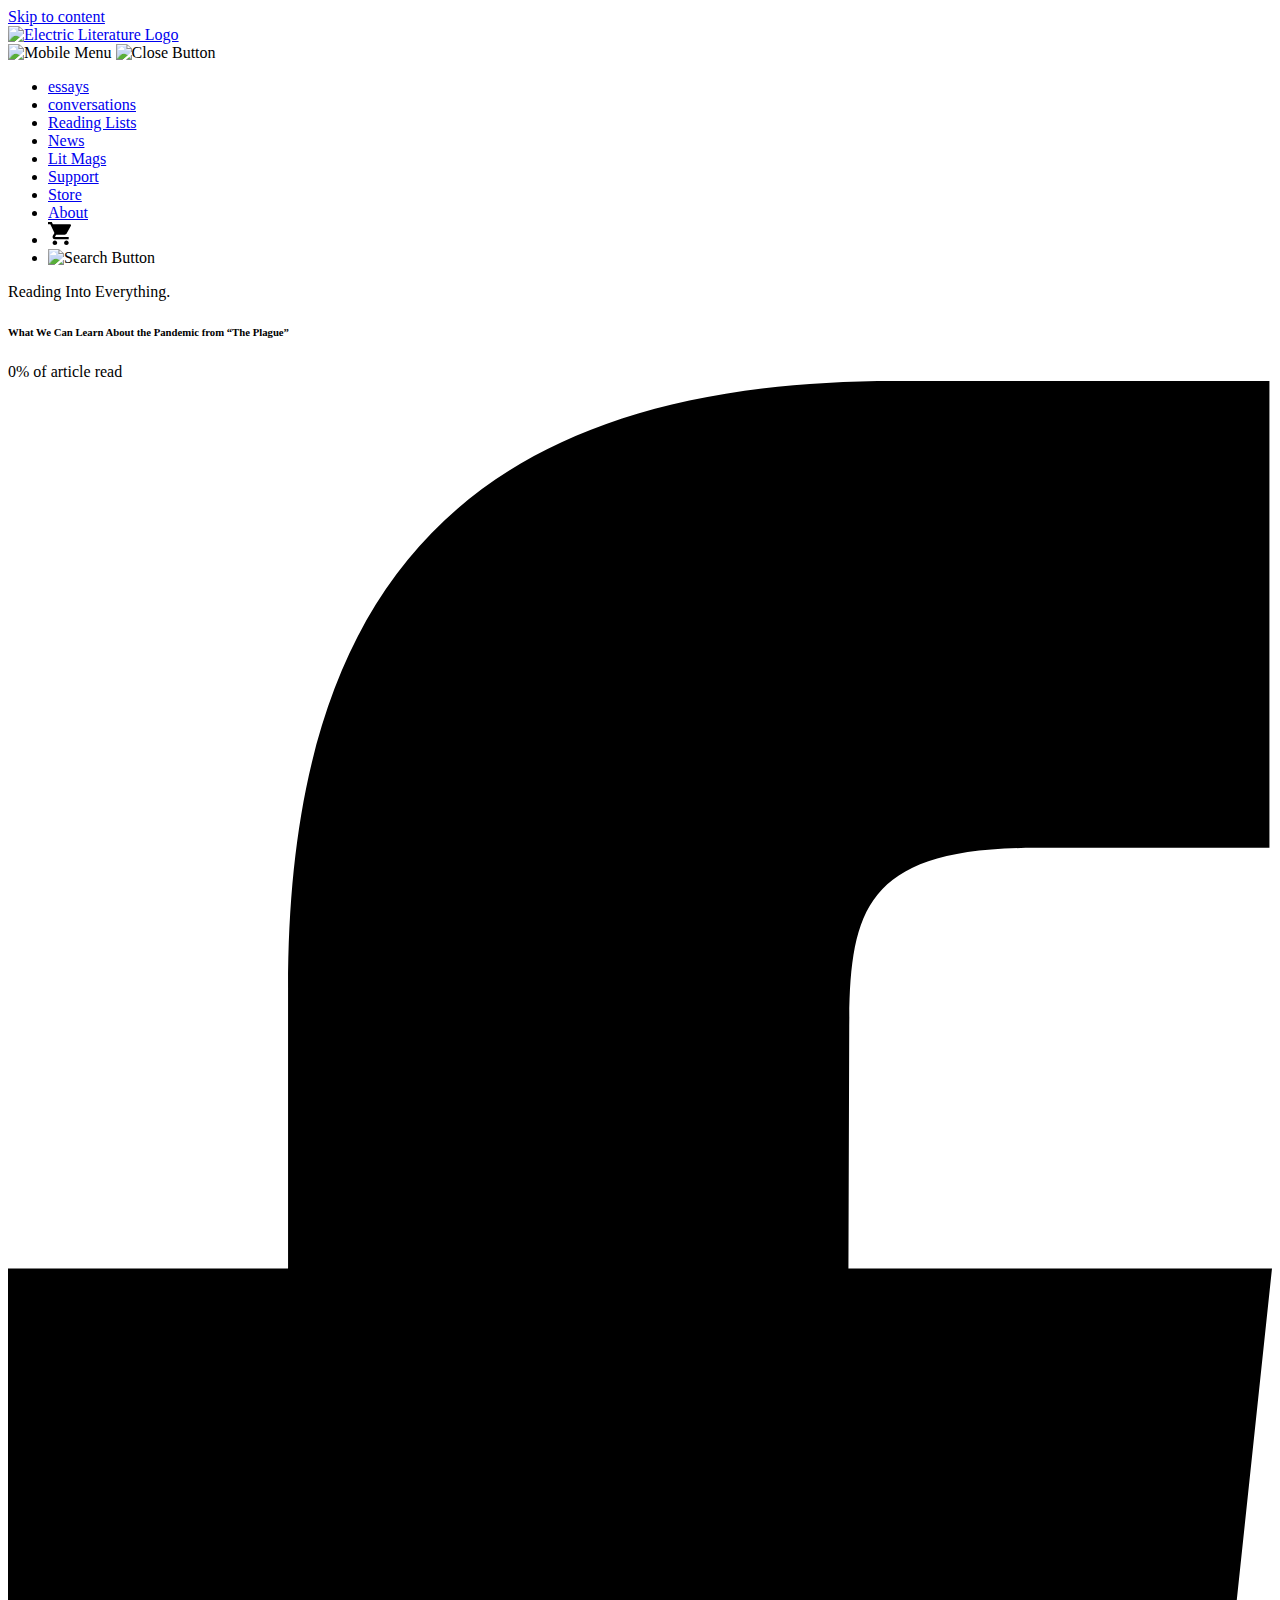
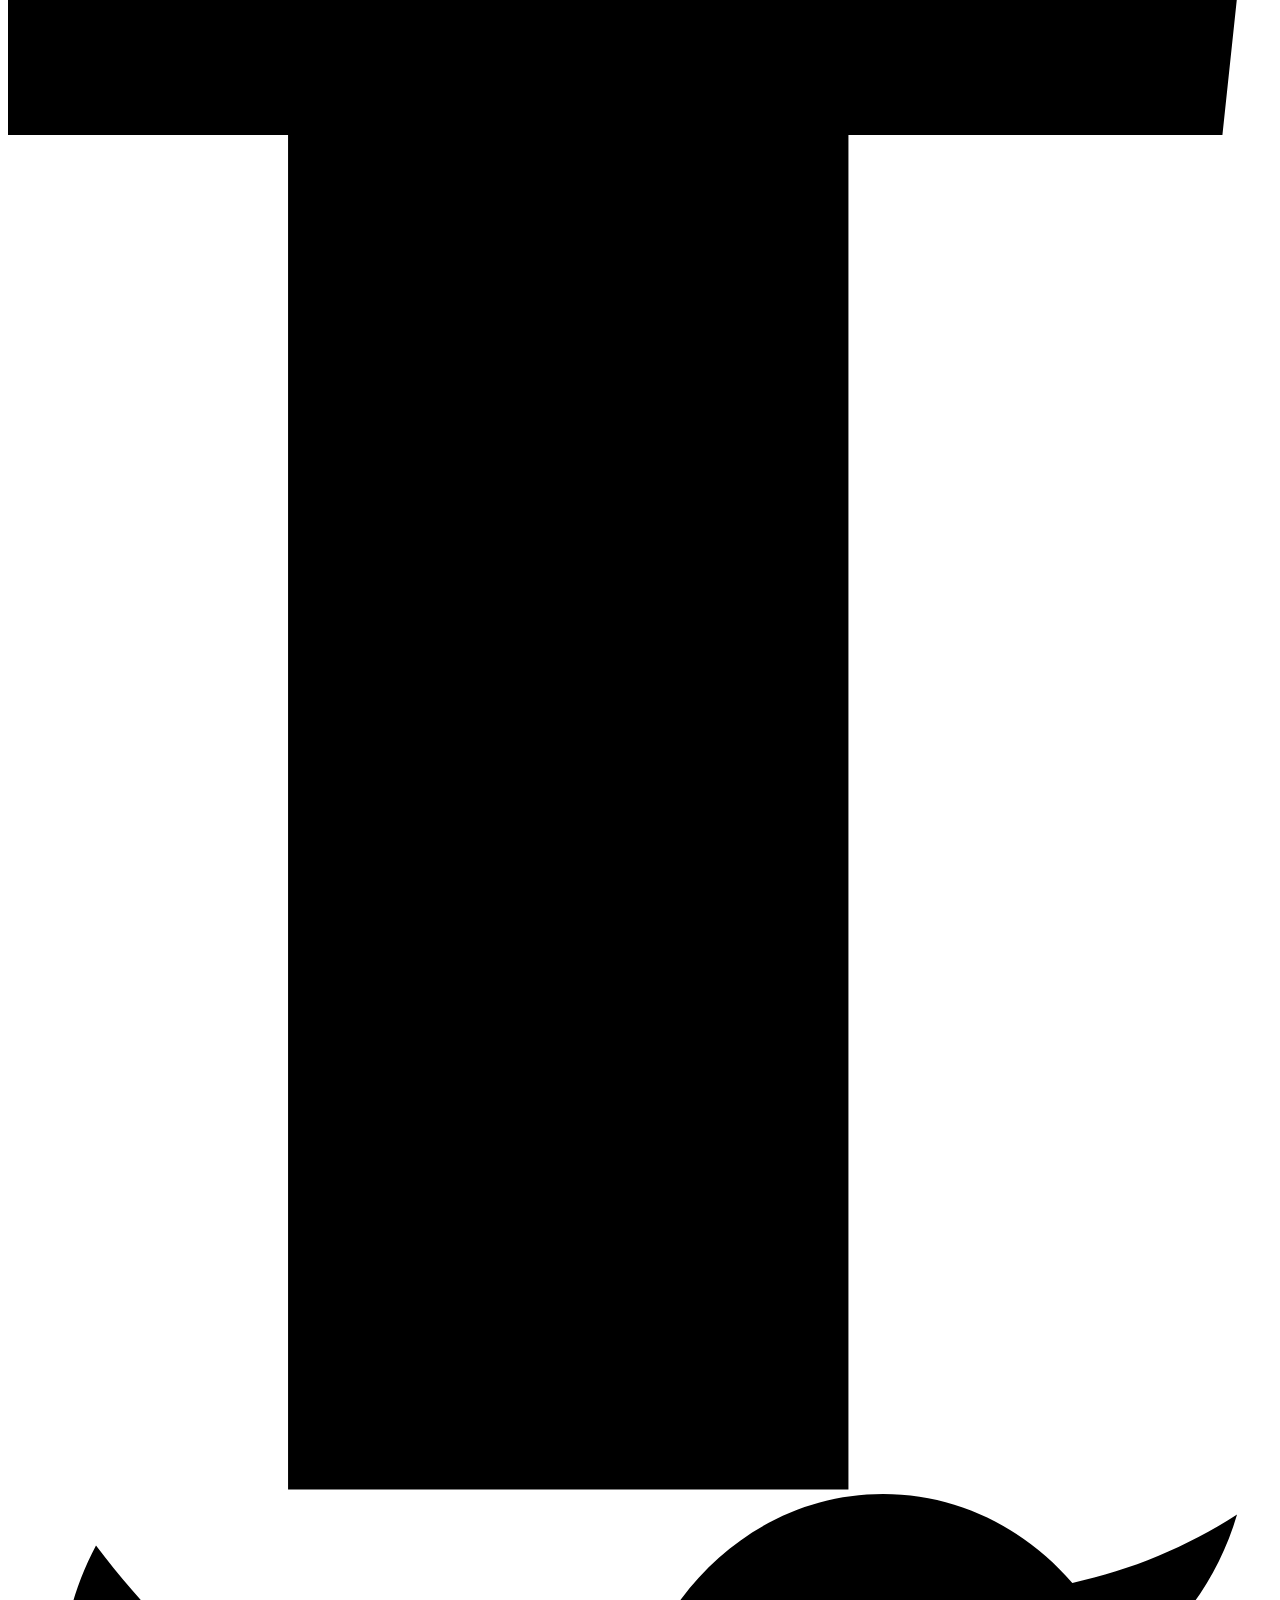
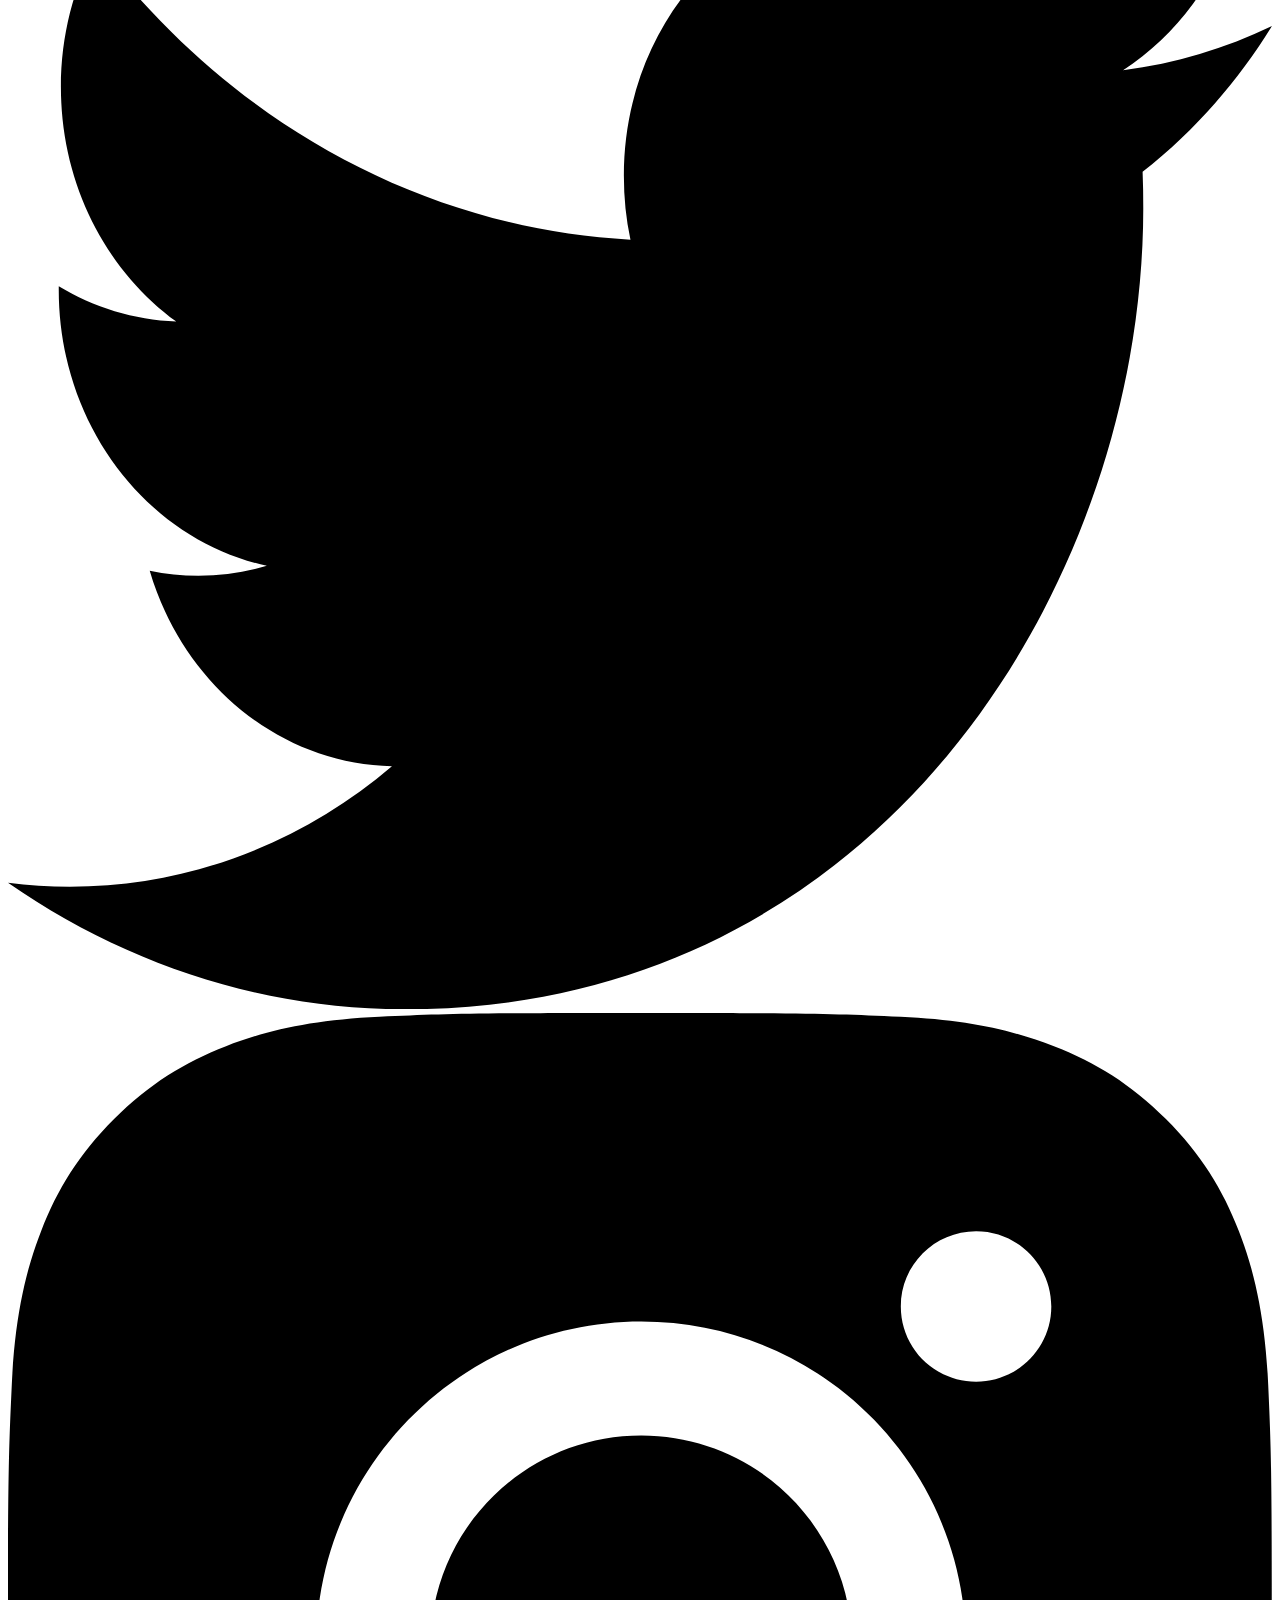
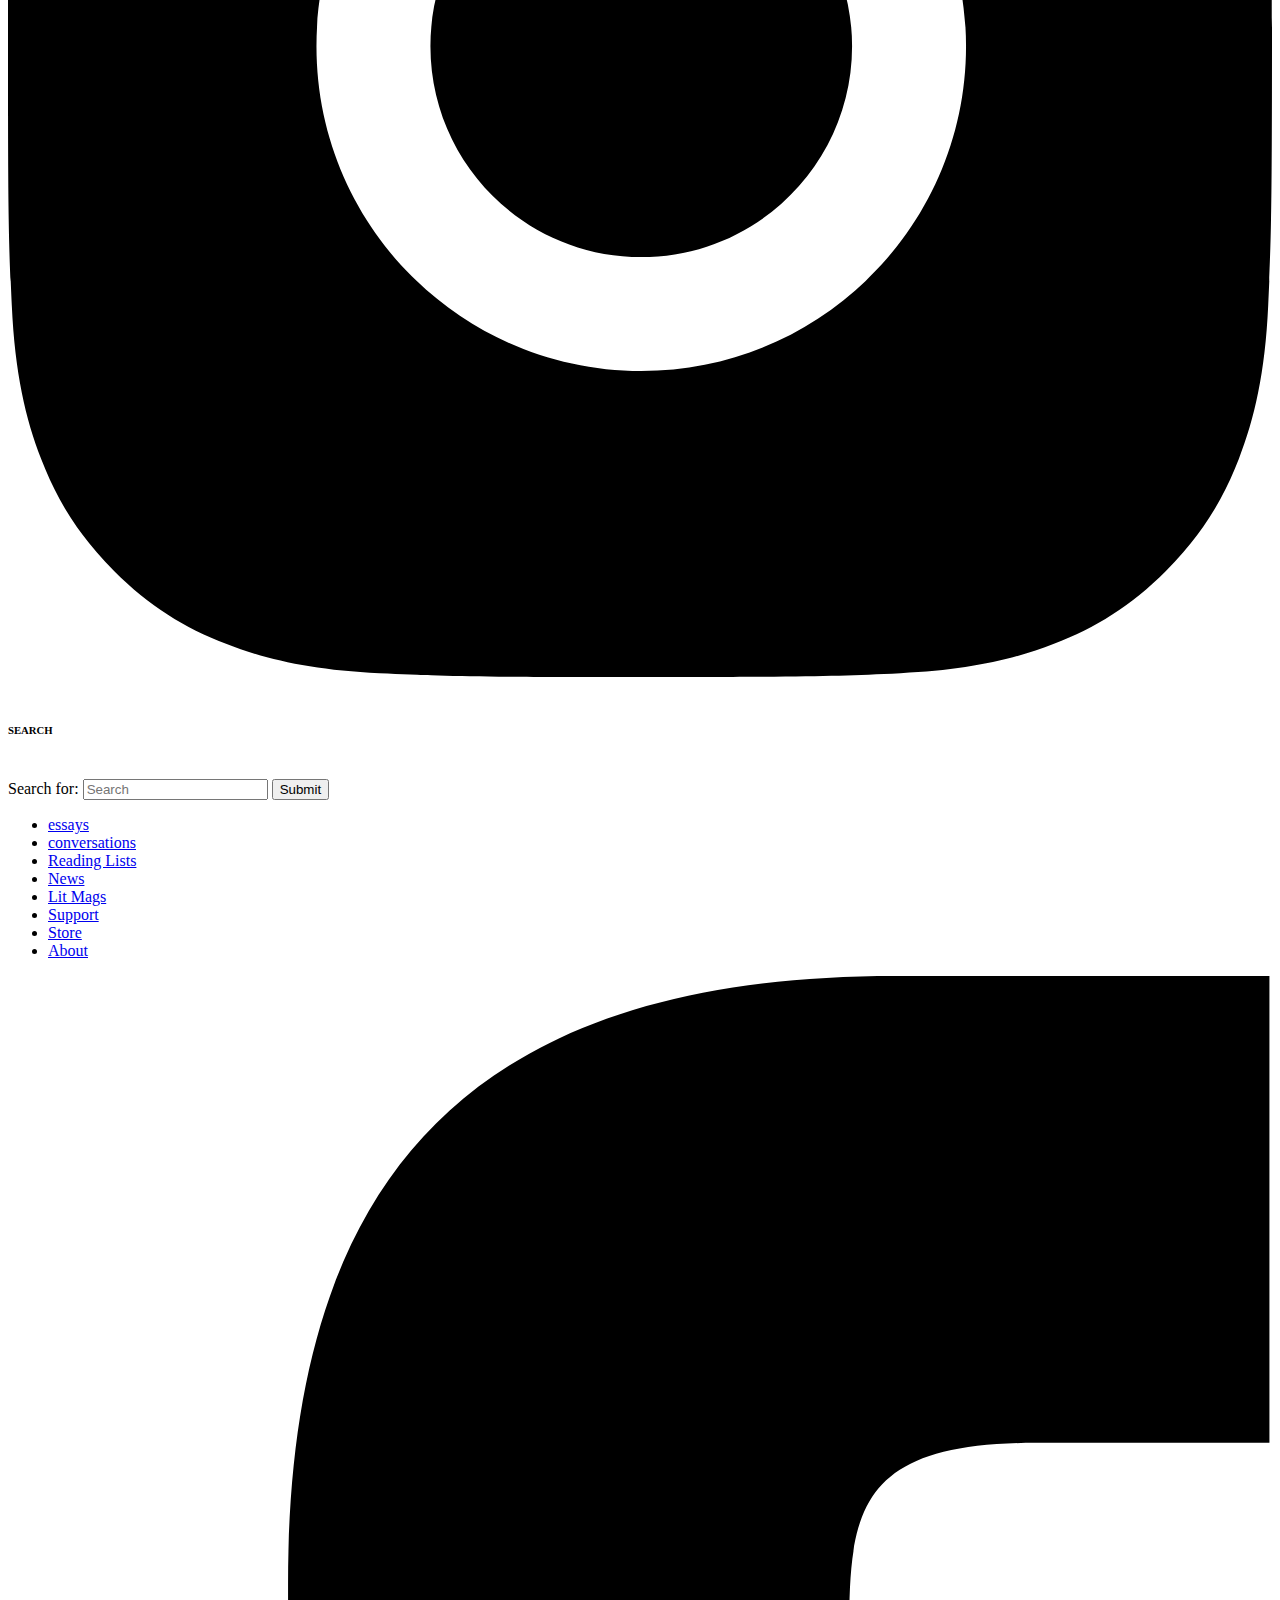
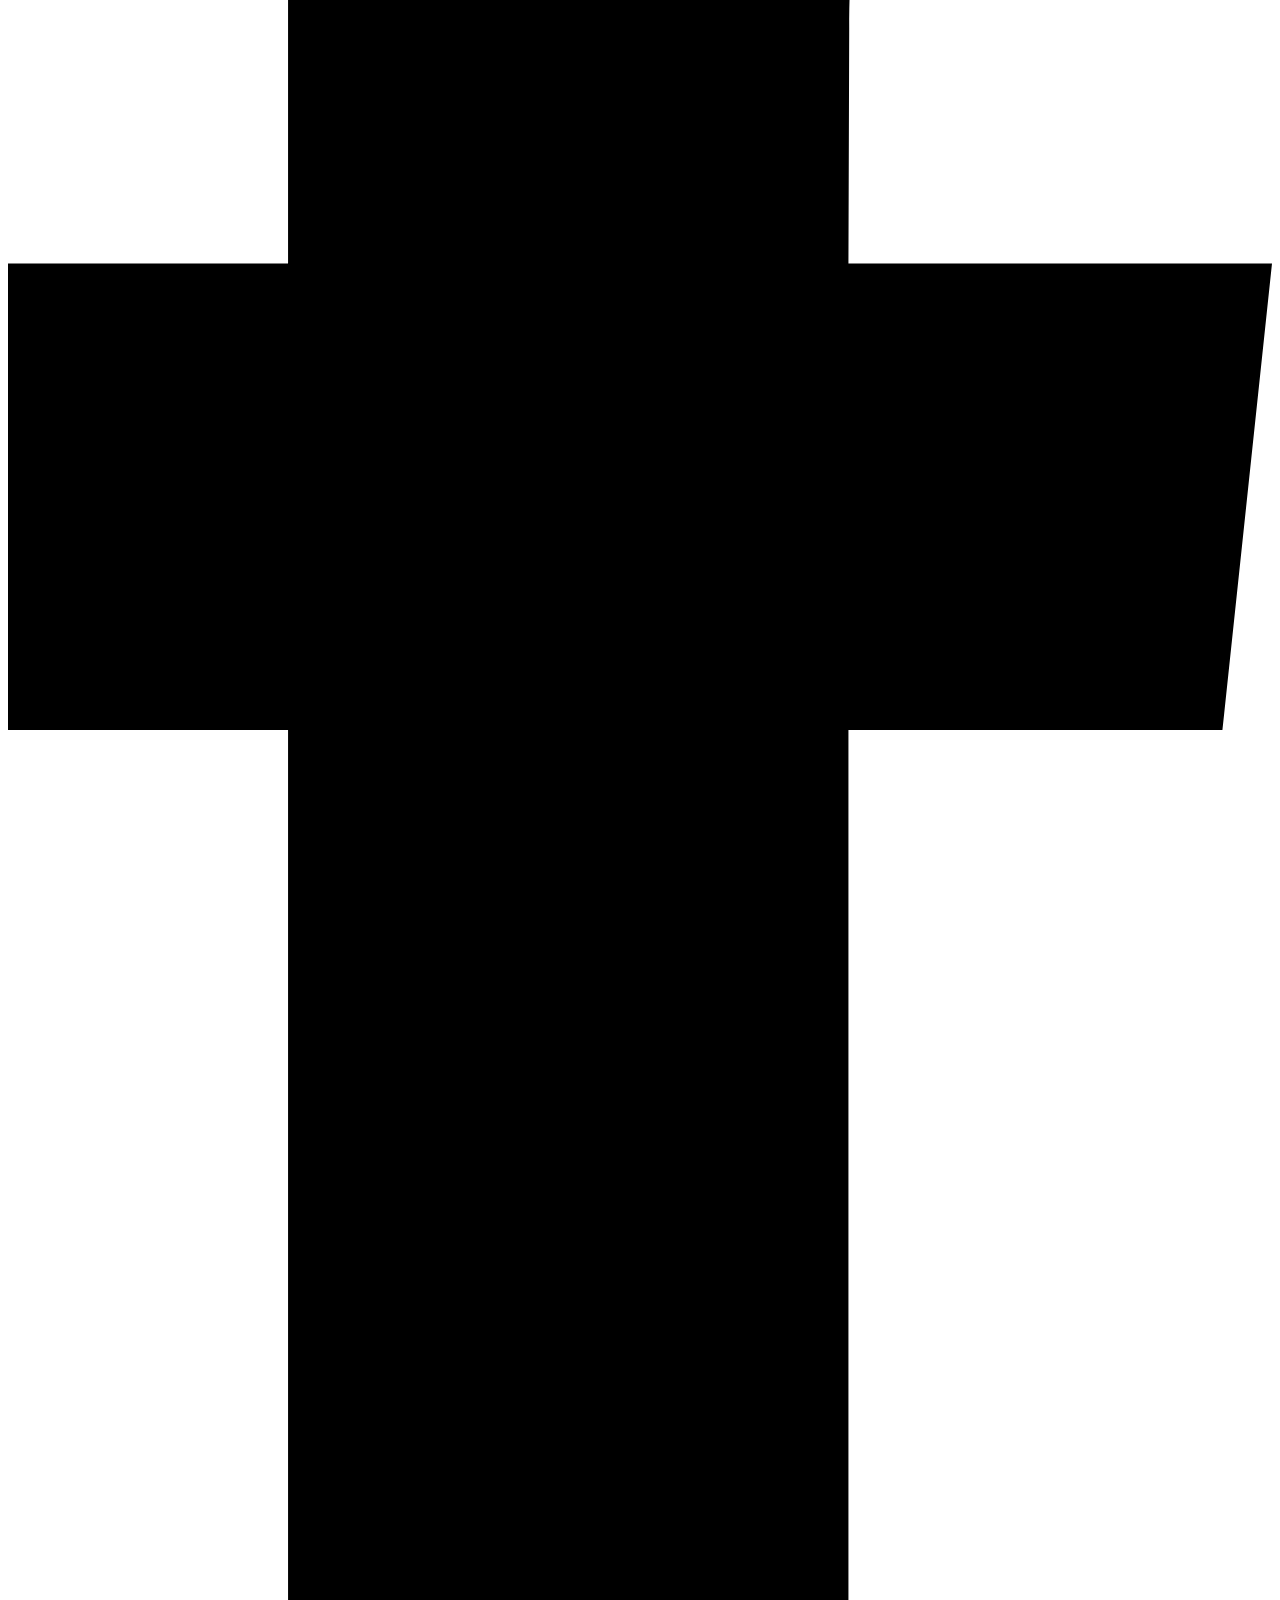
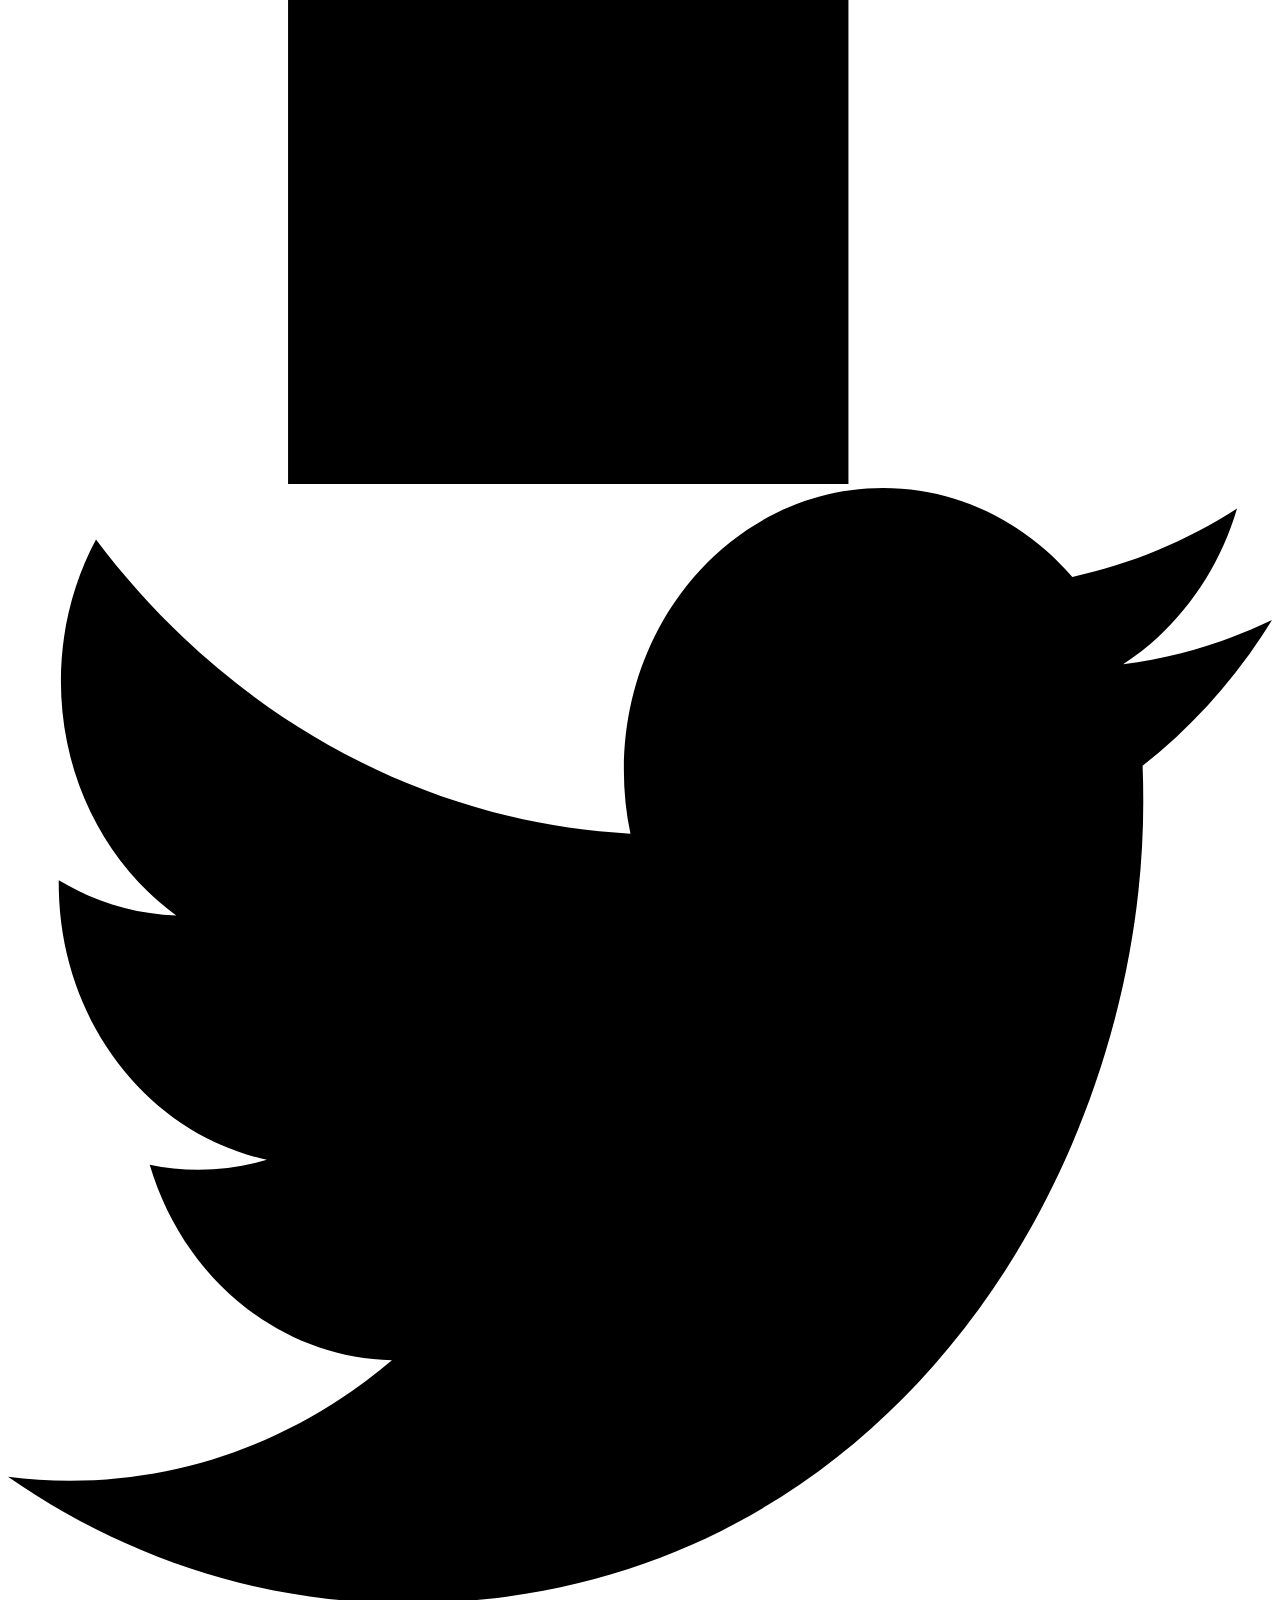
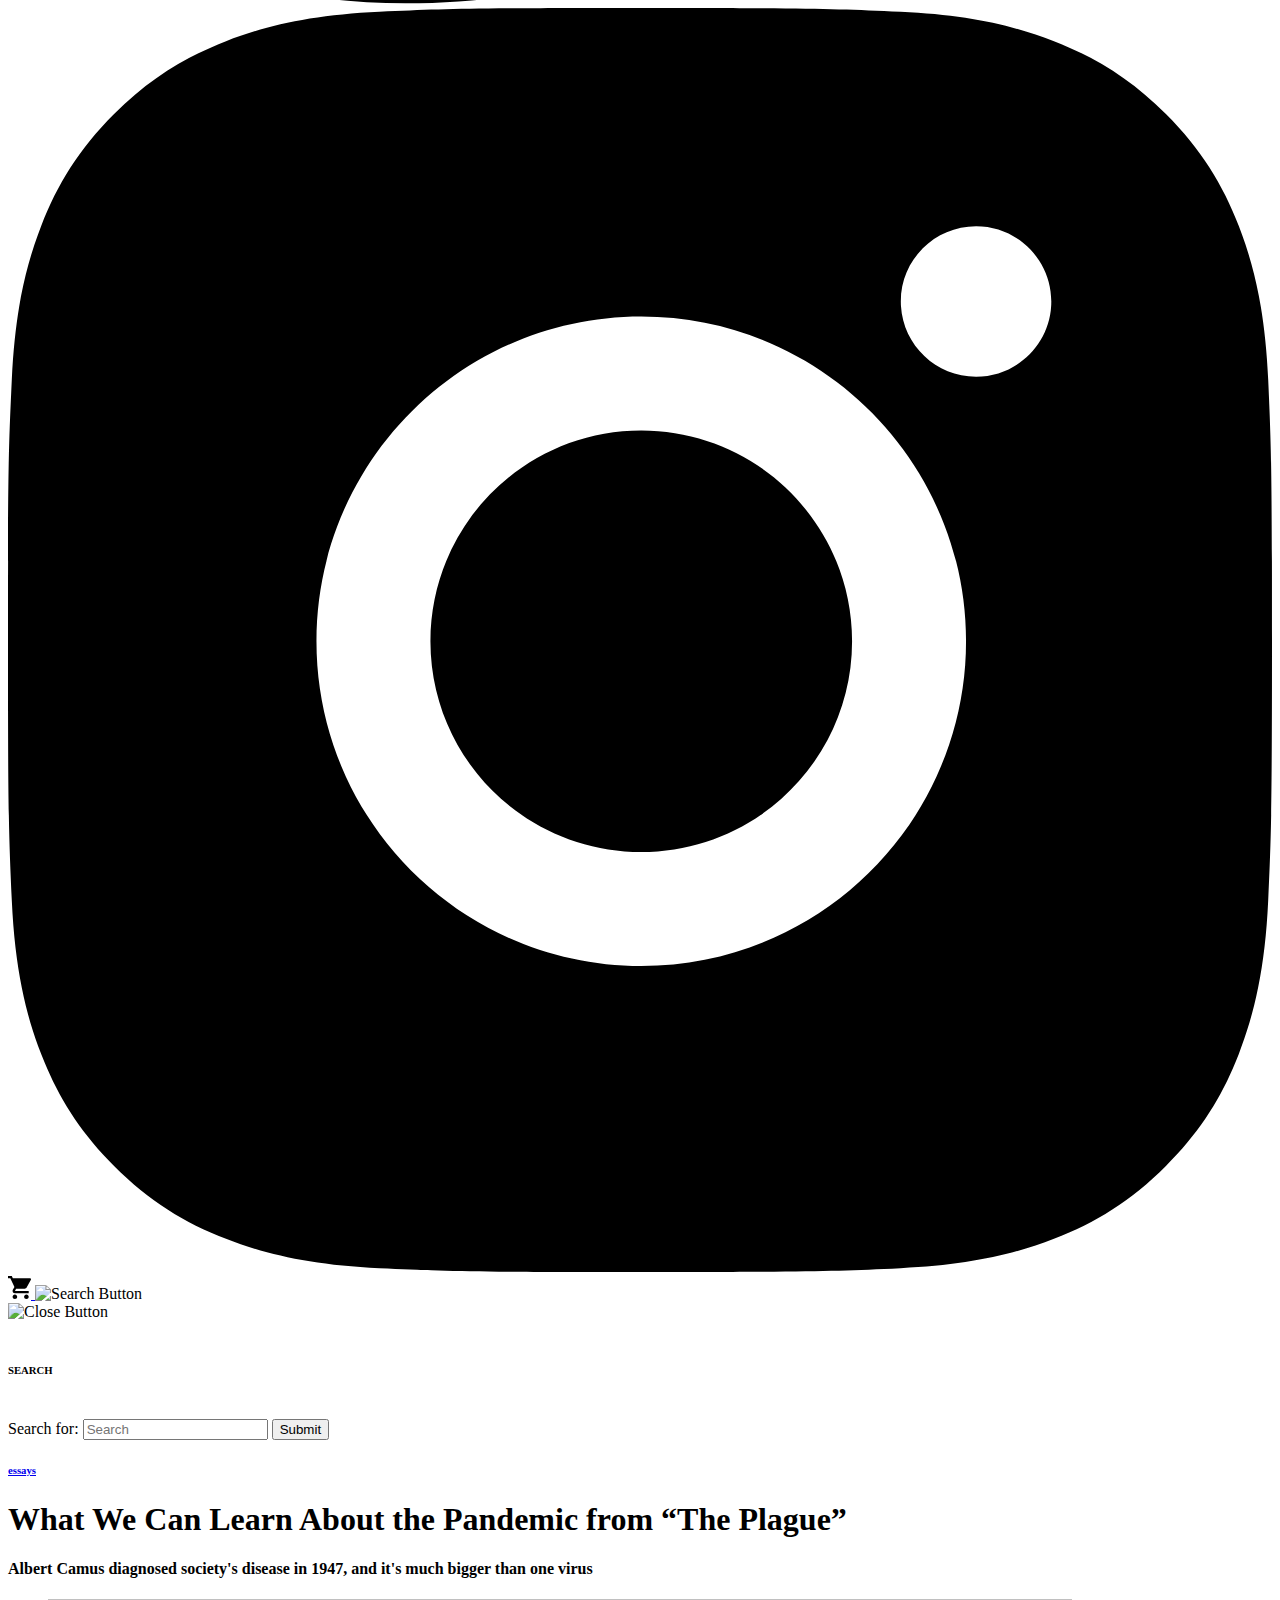
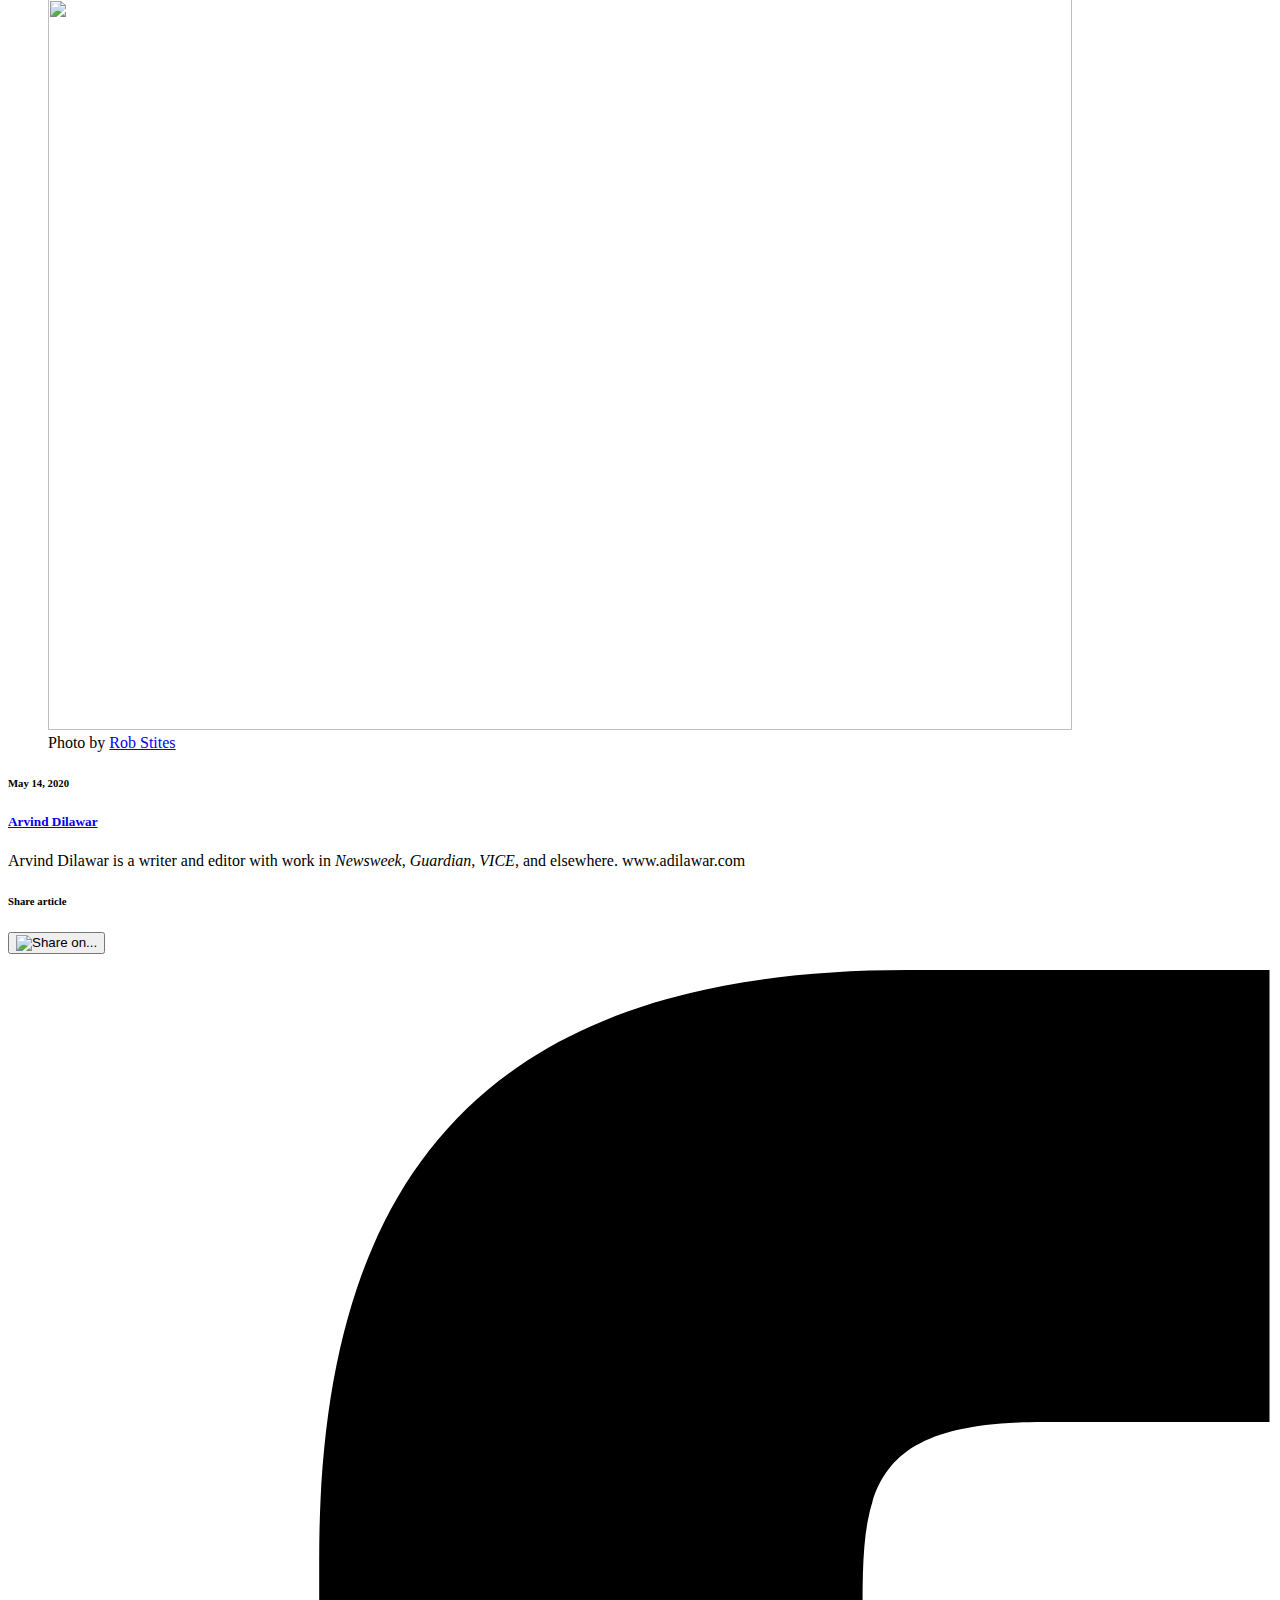
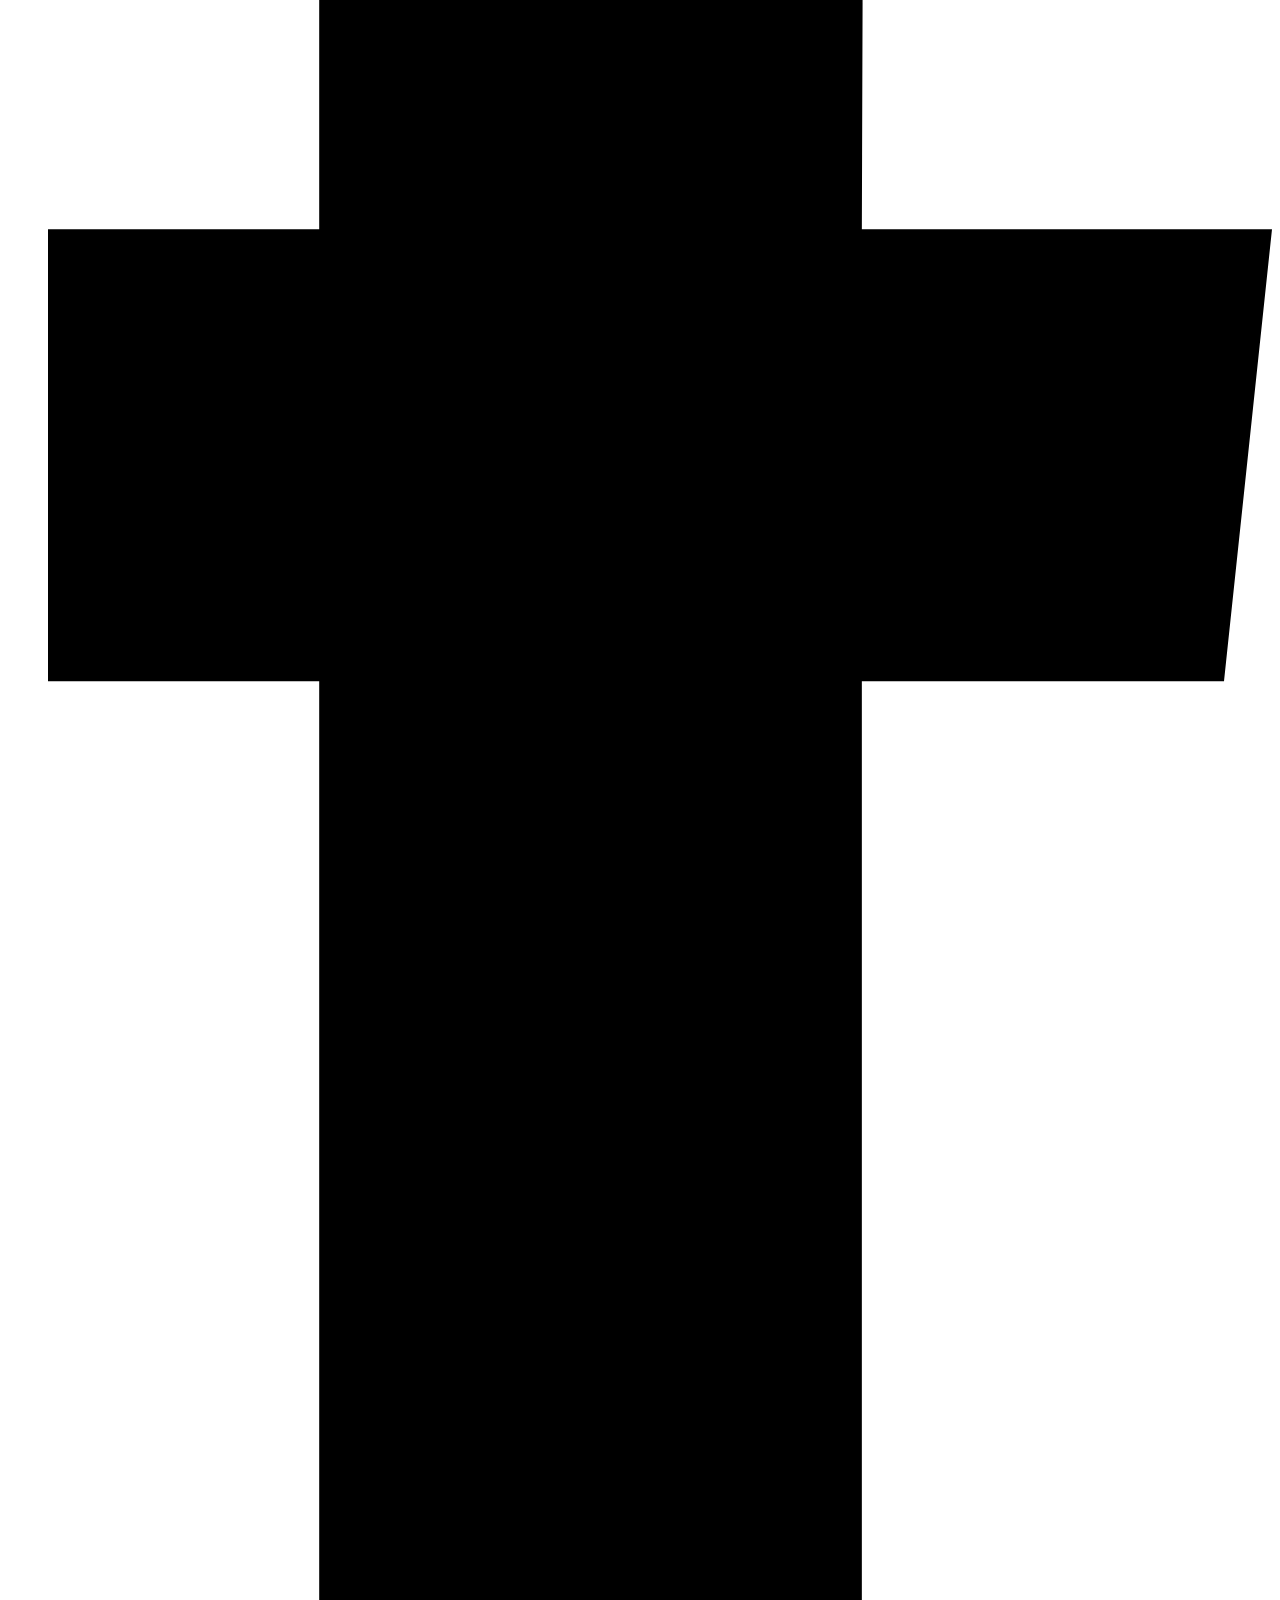
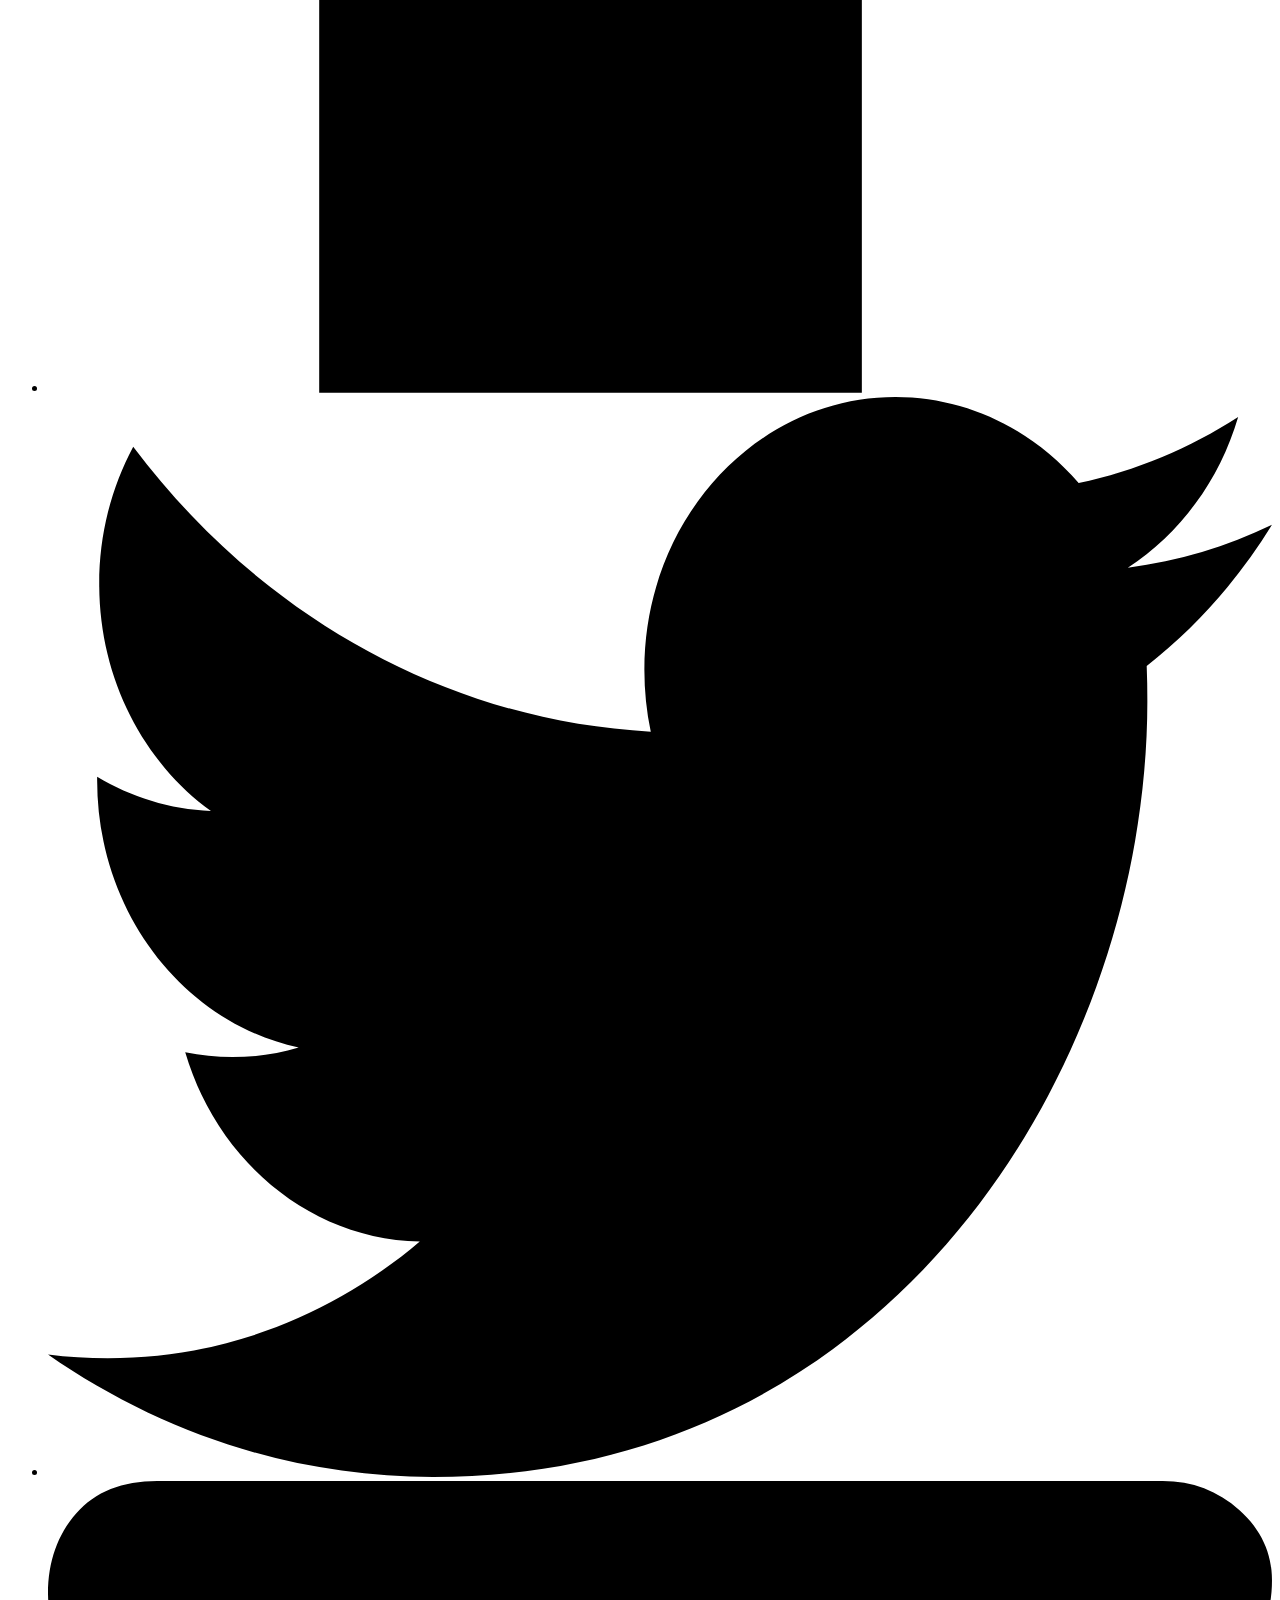
==== index.html @ d231b4e4 "Update index.html" ====
<!doctype html>
<html lang="en-US">
<head>
	<meta charset="UTF-8">
	<meta name="viewport" content="width=device-width, initial-scale=1">
	<link rel="profile" href="https://gmpg.org/xfn/11">
	<link rel="stylesheet" href="https://use.typekit.net/gqq1qhm.css">

	<title>The Light Beyond the Horizon - Electric Literature</title>
<script>window._wca = window._wca || [];</script>

<!-- This site is optimized with the Yoast SEO plugin v12.1 - https://yoast.com/wordpress/plugins/seo/ -->
<meta name="description" content=""/>
<link rel="canonical" href="https://electricliterature.com/" />
<meta property="og:locale" content="en_US" />
<meta property="og:type" content="article" />
<meta property="og:title" content="The Light Beyond the Horizon - Electric Literature" />
<meta property="og:description" content="Reaching for goals beyond our reach like the sun beyond the horizon; unrealistic symbolic aspirations or a self-motivated constructive journey. It is the path that is valued more, ‘Little Miss Sunshine’, rather than the pot of gold waiting at the end of the road, ‘The Great Gatsby’." />
<meta property="og:url" content="https://electricliterature.com/" />
<meta property="og:site_name" content="Electric Literature" />
<meta property="article:tag" content="covid" />
<meta property="article:tag" content="isolation" />
<meta property="article:tag" content="english" />
<meta property="article:tag" content="dreams" />
<meta property="article:tag" content="aspirations" />
<meta property="article:section" content="essays" />
<meta property="article:published_time" content="2020-05-19T11:00:00-04:00" />
<meta property="article:modified_time" content="2020-05-29T15:12:02-04:00" />
<meta property="og:updated_time" content="2020-05-19T15:12:02-04:00" />
<meta property="og:image" content="https://149349728.v2.pressablecdn.com/wp-content/uploads/2020/05/2496994474_3f2d35db2c_b.jpg" />
<meta property="og:image:secure_url" content="https://149349728.v2.pressablecdn.com/wp-content/uploads/2020/05/2496994474_3f2d35db2c_b.jpg" />
<meta property="og:image:width" content="1024" />
<meta property="og:image:height" content="731" />
<meta name="twitter:card" content="summary_large_image" />
<meta name="twitter:description" content="Albert Camus diagnosed society&#039;s disease in 1947, and it&#039;s much bigger than one virus" />
<meta name="twitter:title" content="What We Can Learn About the Pandemic from &quot;The Plague&quot; - Electric Literature" />
<meta name="twitter:image" content="https://149349728.v2.pressablecdn.com/wp-content/uploads/2020/05/2496994474_3f2d35db2c_b.jpg" />
<script type='application/ld+json' class='yoast-schema-graph yoast-schema-graph--main'>{"@context":"https://schema.org","@graph":[{"@type":"WebSite","@id":"https://electricliterature.com/#website","url":"https://electricliterature.com/","name":"Electric Literature","potentialAction":{"@type":"SearchAction","target":"https://electricliterature.com/?s={search_term_string}","query-input":"required name=search_term_string"}},{"@type":"ImageObject","@id":"https://electricliterature.com/what-we-can-learn-about-the-pandemic-from-the-plague/#primaryimage","url":"https://149349728.v2.pressablecdn.com/wp-content/uploads/2020/05/2496994474_3f2d35db2c_b.jpg","width":1024,"height":731},{"@type":"WebPage","@id":"https://electricliterature.com/what-we-can-learn-about-the-pandemic-from-the-plague/#webpage","url":"https://electricliterature.com/what-we-can-learn-about-the-pandemic-from-the-plague/","inLanguage":"en-US","name":"What We Can Learn About the Pandemic from &quot;The Plague&quot; - Electric Literature","isPartOf":{"@id":"https://electricliterature.com/#website"},"primaryImageOfPage":{"@id":"https://electricliterature.com/what-we-can-learn-about-the-pandemic-from-the-plague/#primaryimage"},"datePublished":"2020-05-14T11:00:00-04:00","dateModified":"2020-05-18T15:12:02-04:00","author":{"@id":"https://electricliterature.com/#/schema/person/76a67b49f27c97e124a09f9a299f3f3c"},"description":"Albert Camus diagnosed society's disease in 1947, and it's much bigger than one virus"},{"@type":["Person"],"@id":"https://electricliterature.com/#/schema/person/76a67b49f27c97e124a09f9a299f3f3c","name":"Jess Zimmerman","image":{"@type":"ImageObject","@id":"https://electricliterature.com/#authorlogo","url":"https://secure.gravatar.com/avatar/b0016b6e02fd033a6e0ff06aa4c0e418?s=96&d=mm&r=g","caption":"Jess Zimmerman"},"sameAs":[]}]}</script>
<!-- / Yoast SEO plugin. -->

<link rel='dns-prefetch' href='//chimpstatic.com' />
<link rel='dns-prefetch' href='//stats.wp.com' />
<link rel='dns-prefetch' href='//cdn.jsdelivr.net' />
<link rel='dns-prefetch' href='//www.googletagservices.com' />
<link rel='dns-prefetch' href='//a.opmnstr.com' />
<link rel='dns-prefetch' href='//s.w.org' />
<link rel="alternate" type="application/rss+xml" title="Electric Literature &raquo; Feed" href="https://electricliterature.com/feed/" />
<link rel="alternate" type="application/rss+xml" title="Electric Literature &raquo; Comments Feed" href="https://electricliterature.com/comments/feed/" />
<link rel="alternate" type="application/rss+xml" title="Electric Literature &raquo; What We Can Learn About the Pandemic from &#8220;The Plague&#8221; Comments Feed" href="https://electricliterature.com/what-we-can-learn-about-the-pandemic-from-the-plague/feed/" />
		<script type="text/javascript">
			window._wpemojiSettings = {"baseUrl":"https:\/\/s.w.org\/images\/core\/emoji\/12.0.0-1\/72x72\/","ext":".png","svgUrl":"https:\/\/s.w.org\/images\/core\/emoji\/12.0.0-1\/svg\/","svgExt":".svg","source":{"concatemoji":"https:\/\/electricliterature.com\/wp-includes\/js\/wp-emoji-release.min.js?ver=5.4.1"}};
			/*! This file is auto-generated */
			!function(e,a,t){var r,n,o,i,p=a.createElement("canvas"),s=p.getContext&&p.getContext("2d");function c(e,t){var a=String.fromCharCode;s.clearRect(0,0,p.width,p.height),s.fillText(a.apply(this,e),0,0);var r=p.toDataURL();return s.clearRect(0,0,p.width,p.height),s.fillText(a.apply(this,t),0,0),r===p.toDataURL()}function l(e){if(!s||!s.fillText)return!1;switch(s.textBaseline="top",s.font="600 32px Arial",e){case"flag":return!c([127987,65039,8205,9895,65039],[127987,65039,8203,9895,65039])&&(!c([55356,56826,55356,56819],[55356,56826,8203,55356,56819])&&!c([55356,57332,56128,56423,56128,56418,56128,56421,56128,56430,56128,56423,56128,56447],[55356,57332,8203,56128,56423,8203,56128,56418,8203,56128,56421,8203,56128,56430,8203,56128,56423,8203,56128,56447]));case"emoji":return!c([55357,56424,55356,57342,8205,55358,56605,8205,55357,56424,55356,57340],[55357,56424,55356,57342,8203,55358,56605,8203,55357,56424,55356,57340])}return!1}function d(e){var t=a.createElement("script");t.src=e,t.defer=t.type="text/javascript",a.getElementsByTagName("head")[0].appendChild(t)}for(i=Array("flag","emoji"),t.supports={everything:!0,everythingExceptFlag:!0},o=0;o<i.length;o++)t.supports[i[o]]=l(i[o]),t.supports.everything=t.supports.everything&&t.supports[i[o]],"flag"!==i[o]&&(t.supports.everythingExceptFlag=t.supports.everythingExceptFlag&&t.supports[i[o]]);t.supports.everythingExceptFlag=t.supports.everythingExceptFlag&&!t.supports.flag,t.DOMReady=!1,t.readyCallback=function(){t.DOMReady=!0},t.supports.everything||(n=function(){t.readyCallback()},a.addEventListener?(a.addEventListener("DOMContentLoaded",n,!1),e.addEventListener("load",n,!1)):(e.attachEvent("onload",n),a.attachEvent("onreadystatechange",function(){"complete"===a.readyState&&t.readyCallback()})),(r=t.source||{}).concatemoji?d(r.concatemoji):r.wpemoji&&r.twemoji&&(d(r.twemoji),d(r.wpemoji)))}(window,document,window._wpemojiSettings);
		</script>
		<style type="text/css">
img.wp-smiley,
img.emoji {
	display: inline !important;
	border: none !important;
	box-shadow: none !important;
	height: 1em !important;
	width: 1em !important;
	margin: 0 .07em !important;
	vertical-align: -0.1em !important;
	background: none !important;
	padding: 0 !important;
}
</style>
	<link rel='stylesheet' id='wp-block-library-css'  href='https://149349728.v2.pressablecdn.com/wp-includes/css/dist/block-library/style.min.css?ver=5.4.1' type='text/css' media='all' />
<style id='wp-block-library-inline-css' type='text/css'>
.has-text-align-justify{text-align:justify;}
</style>
<link rel='stylesheet' id='wc-block-style-css'  href='https://149349728.v2.pressablecdn.com/wp-content/plugins/woocommerce/packages/woocommerce-blocks/build/style.css?ver=2.5.11' type='text/css' media='all' />
<link rel='stylesheet' id='follow-up-emails-css'  href='https://149349728.v2.pressablecdn.com/wp-content/plugins/woocommerce-follow-up-emails/templates/followups.css?ver=4.8.30' type='text/css' media='all' />
<link rel='stylesheet' id='woocommerce-layout-css'  href='https://149349728.v2.pressablecdn.com/wp-content/plugins/woocommerce/assets/css/woocommerce-layout.css?ver=3.9.2' type='text/css' media='all' />
<style id='woocommerce-layout-inline-css' type='text/css'>

	.infinite-scroll .woocommerce-pagination {
		display: none;
	}
</style>
<link rel='stylesheet' id='woocommerce-smallscreen-css'  href='https://149349728.v2.pressablecdn.com/wp-content/plugins/woocommerce/assets/css/woocommerce-smallscreen.css?ver=3.9.2' type='text/css' media='only screen and (max-width: 768px)' />
<link rel='stylesheet' id='woocommerce-general-css'  href='https://149349728.v2.pressablecdn.com/wp-content/plugins/woocommerce/assets/css/woocommerce.css?ver=3.9.2' type='text/css' media='all' />
<style id='woocommerce-inline-inline-css' type='text/css'>
.woocommerce form .form-row .required { visibility: visible; }
</style>
<link rel='stylesheet' id='woocommerce-nyp-css'  href='https://149349728.v2.pressablecdn.com/wp-content/plugins/woocommerce-name-your-price/assets/css/name-your-price.css?ver=2.11.7' type='text/css' media='all' />
<link rel='stylesheet' id='wordpress-popular-posts-css-css'  href='https://149349728.v2.pressablecdn.com/wp-content/plugins/wordpress-popular-posts/assets/css/wpp.css?ver=5.0.2' type='text/css' media='all' />
<link rel='stylesheet' id='theme-name-style-css'  href='https://149349728.v2.pressablecdn.com/wp-content/themes/electric-lit/dist/style.css' type='text/css' media='all' />
<link rel='stylesheet' id='slick-style-css'  href='//cdn.jsdelivr.net/jquery.slick/1.5.9/slick.css?ver=5.4.1' type='text/css' media='all' />
<link rel='stylesheet' id='jetpack_css-css'  href='https://149349728.v2.pressablecdn.com/wp-content/plugins/jetpack/css/jetpack.css?ver=8.5' type='text/css' media='all' />
<script type='text/javascript' src='https://149349728.v2.pressablecdn.com/wp-includes/js/jquery/jquery.js?ver=1.12.4-wp'></script>
<script type='text/javascript' src='https://149349728.v2.pressablecdn.com/wp-includes/js/jquery/jquery-migrate.min.js?ver=1.4.1'></script>
<script type='text/javascript'>
/* <![CDATA[ */
var FUE = {"ajaxurl":"https:\/\/electricliterature.com\/wp-admin\/admin-ajax.php","ajax_loader":"https:\/\/electricliterature.com\/wp-content\/plugins\/woocommerce-follow-up-emails\/templates\/images\/ajax-loader.gif"};
/* ]]> */
</script>
<script type='text/javascript' src='https://149349728.v2.pressablecdn.com/wp-content/plugins/woocommerce-follow-up-emails/templates/js/fue-account-subscriptions.js?ver=4.8.30'></script>
<script type='text/javascript'>
/* <![CDATA[ */
var wpp_params = {"sampling_active":"1","sampling_rate":"100","ajax_url":"https:\/\/electricliterature.com\/wp-json\/wordpress-popular-posts\/v1\/popular-posts","ID":"129332","token":"ef16900fba","debug":"1"};
/* ]]> */
</script>
<script type='text/javascript' src='https://149349728.v2.pressablecdn.com/wp-content/plugins/wordpress-popular-posts/assets/js/wpp-5.0.0.min.js?ver=5.0.2'></script>
<script async type='text/javascript' src='https://stats.wp.com/s-202021.js'></script>
<script type='text/javascript' defer="defer" src='//cdn.jsdelivr.net/jquery.slick/1.6.0/slick.min.js?ver=5.4.1'></script>
<script type='text/javascript' data-cfasync="false" id="omapi-script" async="async" src='https://a.opmnstr.com/app/js/api.min.js'></script>
<link rel='https://api.w.org/' href='https://electricliterature.com/wp-json/' />
<link rel="EditURI" type="application/rsd+xml" title="RSD" href="https://electricliterature.com/xmlrpc.php?rsd" />
<link rel="wlwmanifest" type="application/wlwmanifest+xml" href="https://electricliterature.com/wp-includes/wlwmanifest.xml" /> 

<link rel='shortlink' href='https://wp.me/p4FNqI-xE0' />
<link rel="alternate" type="application/json+oembed" href="https://electricliterature.com/wp-json/oembed/1.0/embed?url=https%3A%2F%2Felectricliterature.com%2Fwhat-we-can-learn-about-the-pandemic-from-the-plague%2F" />
<link rel="alternate" type="text/xml+oembed" href="https://electricliterature.com/wp-json/oembed/1.0/embed?url=https%3A%2F%2Felectricliterature.com%2Fwhat-we-can-learn-about-the-pandemic-from-the-plague%2F&#038;format=xml" />

		<script async src="https://www.googletagmanager.com/gtag/js?id=UA-51237042-2"></script>
		<script>
			window.dataLayer = window.dataLayer || [];
			function gtag(){dataLayer.push(arguments);}
			gtag('js', new Date());
			gtag('config', 'UA-51237042-2');
		</script>

	<meta name="referrer" content="always"/>
<link rel='dns-prefetch' href='//v0.wordpress.com'/>
<style type='text/css'>img#wpstats{display:none}</style><link rel="pingback" href="https://electricliterature.com/xmlrpc.php">	<script type="text/javascript">
		var ajaxurl = 'https://electricliterature.com/wp-admin/admin-ajax.php';
		var templateurl = 'https://electricliterature.com/wp-content/themes/electric-lit';
		var homeurl = 'https://electricliterature.com';
		var siteurl = 'https://electricliterature.com';
		var googletag = googletag || {};
		googletag.cmd = googletag.cmd || [];

	</script>
	<noscript><style>.woocommerce-product-gallery{ opacity: 1 !important; }</style></noscript>
	<style type="text/css">.recentcomments a{display:inline !important;padding:0 !important;margin:0 !important;}</style><link rel="icon" href="https://149349728.v2.pressablecdn.com/wp-content/uploads/2019/02/favicon.jpeg" sizes="32x32" />
<link rel="icon" href="https://149349728.v2.pressablecdn.com/wp-content/uploads/2019/02/favicon.jpeg" sizes="192x192" />
<link rel="apple-touch-icon" href="https://149349728.v2.pressablecdn.com/wp-content/uploads/2019/02/favicon.jpeg" />
<meta name="msapplication-TileImage" content="https://149349728.v2.pressablecdn.com/wp-content/uploads/2019/02/favicon.jpeg" />

</head>

<body class="post-template-default single single-post postid-129332 single-format-standard wp-custom-logo theme-electric-lit woocommerce-no-js">
<div id="page" class="site">
	<a class="skip-link screen-reader-text" href="#content">Skip to content</a>
	<header id="masthead" class="site-header">
		<div class="content-margins">
			<div class="site-branding">


				<a href="https://electricliterature.com"><img src="https://149349728.v2.pressablecdn.com/wp-content/uploads/2019/01/logo@2x.png" alt="Electric Literature Logo"></a>
						</div><!-- .site-branding -->

			<div class="mobile-nav-toggle">
				<img src="https://149349728.v2.pressablecdn.com/wp-content/themes/electric-lit/img/menu.png" alt="Mobile Menu" class='mobile-menu-open'>
				<img src="https://149349728.v2.pressablecdn.com/wp-content/themes/electric-lit/img/cancel-white.png" alt="Close Button" class='mobile-menu-close'>
			</div>

			<nav id="site-navigation" class="main-navigation">
								<ul>
											<li class=' menu-item menu-item-type-taxonomy menu-item-object-category current-post-ancestor current-menu-parent current-post-parent'><a href="https://electricliterature.com/category/essay/">essays</a></li>
											<li class=' menu-item menu-item-type-taxonomy menu-item-object-category'><a href="https://electricliterature.com/category/conversations/">conversations</a></li>
											<li class=' menu-item menu-item-type-taxonomy menu-item-object-category'><a href="https://electricliterature.com/category/reading-list/">Reading Lists</a></li>
											<li class=' menu-item menu-item-type-taxonomy menu-item-object-category'><a href="https://electricliterature.com/category/news/">News</a></li>
											<li class=' menu-item menu-item-type-taxonomy menu-item-object-category'><a href="https://electricliterature.com/category/lit-mags/">Lit Mags</a></li>
											<li class=' menu-item menu-item-type-custom menu-item-object-custom'><a href="https://electricliterature.com/support/membership/">Support</a></li>
											<li class=' menu-item menu-item-type-custom menu-item-object-custom'><a href="https://electricliterature.com/store">Store</a></li>
											<li class=' menu-item menu-item-type-post_type menu-item-object-page'><a href="https://electricliterature.com/about/mission/">About</a></li>
										<li class="cart">
								<a class="cart-contents menu-item" href="https://electricliterature.com/cart/" title="View your shopping cart">
			<svg width="23px" height="23px" viewBox="0 0 23 23" version="1.1" xmlns="http://www.w3.org/2000/svg" xmlns:xlink="http://www.w3.org/1999/xlink">
			    <!-- Generator: Sketch 56.2 (81672) - https://sketch.com -->
			    <title>Cart</title>
			    <desc>Created with Sketch.</desc>
			    <g id="Symbols" stroke="none" stroke-width="1"  fill-rule="evenodd">
			        <g id="Electric-Lit/nav/yellow" transform="translate(-1251.000000, -25.000000)" fill-rule="nonzero">
			            <g id="shopping-cart" transform="translate(1251.000000, 25.000000)">
			                <path d="M6.9,18.4 C5.635,18.4 4.6,19.435 4.6,20.7 C4.6,21.965 5.635,23 6.9,23 C8.165,23 9.2,21.965 9.2,20.7 C9.2,19.435 8.165,18.4 6.9,18.4 Z M0,0 L0,2.3 L2.3,2.3 L6.44,11.04 L4.83,13.8 C4.715,14.145 4.6,14.605 4.6,14.95 C4.6,16.215 5.635,17.25 6.9,17.25 L20.7,17.25 L20.7,14.95 L7.36,14.95 C7.245,14.95 7.13,14.835 7.13,14.72 L7.13,14.6049549 L8.165,12.6499549 L16.675,12.6499549 C17.595,12.6499549 18.285,12.1899549 18.63,11.4999549 L22.77,4.025 C23,3.795 23,3.68 23,3.45 C23,2.76 22.54,2.3 21.85,2.3 L4.83,2.3 L3.795,0 L0,0 Z M18.4,18.4 C17.135,18.4 16.1,19.435 16.1,20.7 C16.1,21.965 17.135,23 18.4,23 C19.665,23 20.7,21.965 20.7,20.7 C20.7,19.435 19.665,18.4 18.4,18.4 Z" id="Shape"></path>
			            </g>
			        </g>
			    </g>
			</svg>
					</a>
							</li>
					<li class='header-search-icon'>
						<a>
							<img src="https://149349728.v2.pressablecdn.com/wp-content/themes/electric-lit/img/Search-teal.png" alt="Search Button">

						</a>
					</li>
				</ul>
			</nav><!-- #site-navigation -->
		</div>
		<div class="lower-nav">
			<div class="content-margins">
				<span class="tag-line">
					Reading Into Everything.				</span>
                                <div class="article-progress" data-target="article_129332">
                    <h6>What We Can Learn About the Pandemic from &#8220;The Plague&#8221;</h6>
                    <span class="article-progress-indicator">
                        <span class="screen-reader-text">
                            <span id="article-progress-num">0</span>% of article read
                        </span>
                    </span>
                </div>
                				<div class="header-social-links">
					<a href="https://www.facebook.com/ELlitmag" target="_blank">
    					<svg id="facebook" viewBox="0 0 7 15" width="100%" height="100%">
			        <title>Facebook</title>
			        <path d="M4.65481271,15 L1.55097202,15 L1.55097202,7.49905327 L0,7.49905327 L0,4.91447867 L1.55097202,4.91447867 L1.55097202,3.36278717 C1.55097202,1.25441808 2.42626837,0 4.91465149,0 L6.98577525,0 L6.98577525,2.58552133 L5.6913229,2.58552133 C4.72261735,2.58552133 4.65860597,2.94669907 4.65860597,3.62077127 L4.65433855,4.91447867 L7,4.91447867 L6.7254623,7.49905327 L4.65433855,7.49905327 L4.65433855,15 L4.65481271,15 Z"></path>
			    </svg>
					</a>
<a href="https://twitter.com/electriclit" target="_blank">
    					<svg id="twitter" viewBox="0 0 17 15" width="100%" height="100%">
							<title>Twitter</title>
							<g id="social" transform="translate(-44.000000, 0.000000)">
									<path d="M58.9973587,2.37144302 C59.7177907,1.90343782 60.2705875,1.16134624 60.5300229,0.277336415 C59.855491,0.711757908 59.1101133,1.02592807 58.3148442,1.19601329 C57.6802254,0.459338437 56.7731995,0 55.7693843,0 C53.8435757,0 52.2829724,1.6954355 52.2829724,3.78629207 C52.2829724,4.0831287 52.3119094,4.37238192 52.3717791,4.64863498 C49.4740858,4.49046656 46.9046781,2.9846165 45.1834243,0.692257692 C44.883078,1.25343059 44.7114515,1.90343782 44.7114515,2.59677885 C44.7114515,3.90979344 45.3271116,5.06897299 46.2630745,5.74931388 C45.6913189,5.72981366 45.1534895,5.55756175 44.6825145,5.27589195 L44.6825145,5.32247581 C44.6825145,7.15766286 45.8838997,8.68842987 47.4814228,9.03510039 C47.1880613,9.12393471 46.8807302,9.16835187 46.5614251,9.16835187 C46.3369138,9.16835187 46.1173916,9.14560162 45.905852,9.10118446 C46.3488877,10.6048678 47.637084,11.7012133 49.1637612,11.7304637 C47.9693608,12.7466416 46.4656336,13.3511483 44.8321888,13.3511483 C44.5508012,13.3511483 44.2724071,13.3348982 44,13.2991478 C45.5436403,14.372743 47.3766508,15 49.3463638,15 C55.7623995,15 59.268768,9.23010256 59.268768,4.22613029 C59.268768,4.06146179 59.2667723,3.89787664 59.2597875,3.73645818 C59.9413042,3.20236892 60.5340142,2.53502817 61,1.77560306 C60.3743617,2.07677308 59.7018254,2.280442 58.9973587,2.37144302 Z"></path>
							</g>
					</svg>
					</a>
<a href="https://www.instagram.com/electricliterature" target="_blank">
    					<svg id="instagram" viewBox="0 0 15 15" width="100%" height="100%">
						<title>Instagram</title>
						<g transform="translate(-97.000000, 0.000000)">
								<path d="M101.40776,0.0451332861 C102.207714,0.0086336761 102.463093,0 104.499985,0 C106.536878,0 106.792286,0.0086336761 107.592211,0.0451332861 C108.390528,0.0815733535 108.9357,0.208339536 109.412785,0.393755173 C109.905976,0.585422782 110.324233,0.841872734 110.74118,1.25881975 C111.158127,1.67576676 111.414577,2.09402371 111.606245,2.58721501 C111.79166,3.06430005 111.918427,3.60947204 111.954867,4.40778936 C111.991366,5.20771434 112,5.46312229 112,7.50001489 C112,9.53690748 111.991366,9.79231543 111.954867,10.5922404 C111.918427,11.3905577 111.79166,11.9357297 111.606245,12.4128148 C111.414577,12.9060061 111.158127,13.324263 110.74118,13.74121 C110.324233,14.158157 109.905976,14.414607 109.412785,14.6062746 C108.9357,14.7916902 108.390528,14.9184564 107.592211,14.9548965 C106.792286,14.9913961 106.536878,15 104.499985,15 C102.463093,15 102.207714,14.9913961 101.40776,14.9548965 C100.609442,14.9184564 100.06427,14.7916902 99.5871852,14.6062746 C99.0939939,14.414607 98.675737,14.158157 98.25879,13.74121 C97.841843,13.324263 97.585393,12.9059763 97.3937254,12.4128148 C97.2083098,11.9357297 97.0815436,11.3905577 97.0451035,10.5922404 C97.0086039,9.79231543 97,9.53690748 97,7.50001489 C97,5.46312229 97.0086039,5.20771434 97.0451035,4.40778936 C97.0815436,3.60947204 97.2083098,3.06430005 97.3937254,2.58721501 C97.585393,2.09402371 97.841843,1.67576676 98.25879,1.25881975 C98.675737,0.841872734 99.0939939,0.585422782 99.5871852,0.393755173 C100.06427,0.208339536 100.609442,0.0815733535 101.40776,0.0451332861 Z M104.514881,3.66071429 C102.386293,3.66071429 100.660714,5.38629291 100.660714,7.51488095 C100.660714,9.64346899 102.386293,11.3690476 104.514881,11.3690476 C106.643469,11.3690476 108.369048,9.64346899 108.369048,7.51488095 C108.369048,5.38629291 106.643469,3.66071429 104.514881,3.66071429 Z M104.514881,10.0167152 C103.133173,10.0167152 102.013047,8.8965892 102.013047,7.51488095 C102.013047,6.1331727 103.133173,5.01304667 104.514881,5.01304667 C105.896589,5.01304667 107.016715,6.1331727 107.016715,7.51488095 C107.016715,8.8965892 105.896589,10.0167152 104.514881,10.0167152 Z M109.380952,3.48212809 C109.380952,2.9890121 108.981226,2.58928571 108.48811,2.58928571 C107.994994,2.58928571 107.595238,2.9890121 107.595238,3.48212809 C107.595238,3.97524408 107.994994,4.375 108.48811,4.375 C108.981226,4.375 109.380952,3.97524408 109.380952,3.48212809 Z"></path>
								</g>
				</svg>

					</a>
				</div>
			</div>
		</div>
		<div class="desktop-search">
			<div class="content-margins">
				<div class="desktop-search-banner">
					<img src="https://149349728.v2.pressablecdn.com/wp-content/themes/electric-lit/img/search-decor.png" alt="" class='search-before-decor'>
					<h6>SEARCH</h6>
					<img src="https://149349728.v2.pressablecdn.com/wp-content/themes/electric-lit/img/search-decor.png" alt="" class='search-after-decor'>
				</div>
				<form role="search" method="get" class="search-form" action="https://electricliterature.com">
				<label>
					<span class="screen-reader-text">Search for:</span>
					<input type="search" class="search-field" placeholder="Search" value="" name="s">
					<input type="submit">
				</label>
			</form>
			</div>
		</div>

		<nav class="mobile-navigation">
			<div class="mobile-nav-inner">
				<div class="content-margins">
					<ul>
													<li class=' menu-item menu-item-type-taxonomy menu-item-object-category current-post-ancestor current-menu-parent current-post-parent' ><a href="https://electricliterature.com/category/essay/">essays</a></li>
													<li class=' menu-item menu-item-type-taxonomy menu-item-object-category' ><a href="https://electricliterature.com/category/conversations/">conversations</a></li>
													<li class=' menu-item menu-item-type-taxonomy menu-item-object-category' ><a href="https://electricliterature.com/category/reading-list/">Reading Lists</a></li>
													<li class=' menu-item menu-item-type-taxonomy menu-item-object-category' ><a href="https://electricliterature.com/category/news/">News</a></li>
													<li class=' menu-item menu-item-type-taxonomy menu-item-object-category' ><a href="https://electricliterature.com/category/lit-mags/">Lit Mags</a></li>
													<li class=' menu-item menu-item-type-custom menu-item-object-custom' ><a href="https://electricliterature.com/support/membership/">Support</a></li>
													<li class=' menu-item menu-item-type-custom menu-item-object-custom' ><a href="https://electricliterature.com/store">Store</a></li>
													<li class=' menu-item menu-item-type-post_type menu-item-object-page' ><a href="https://electricliterature.com/about/mission/">About</a></li>
											</ul>
					<div class="mobile-nav-lower">
						<div class="mobile-nav-social"><a href="https://www.facebook.com/ELlitmag" target="_blank">
    					<svg id="facebook" viewBox="0 0 7 15" width="100%" height="100%">
			        <title>Facebook</title>
			        <path d="M4.65481271,15 L1.55097202,15 L1.55097202,7.49905327 L0,7.49905327 L0,4.91447867 L1.55097202,4.91447867 L1.55097202,3.36278717 C1.55097202,1.25441808 2.42626837,0 4.91465149,0 L6.98577525,0 L6.98577525,2.58552133 L5.6913229,2.58552133 C4.72261735,2.58552133 4.65860597,2.94669907 4.65860597,3.62077127 L4.65433855,4.91447867 L7,4.91447867 L6.7254623,7.49905327 L4.65433855,7.49905327 L4.65433855,15 L4.65481271,15 Z"></path>
			    </svg>
					</a>
<a href="https://twitter.com/electriclit" target="_blank">
    					<svg id="twitter" viewBox="0 0 17 15" width="100%" height="100%">
							<title>Twitter</title>
							<g id="social" transform="translate(-44.000000, 0.000000)">
									<path d="M58.9973587,2.37144302 C59.7177907,1.90343782 60.2705875,1.16134624 60.5300229,0.277336415 C59.855491,0.711757908 59.1101133,1.02592807 58.3148442,1.19601329 C57.6802254,0.459338437 56.7731995,0 55.7693843,0 C53.8435757,0 52.2829724,1.6954355 52.2829724,3.78629207 C52.2829724,4.0831287 52.3119094,4.37238192 52.3717791,4.64863498 C49.4740858,4.49046656 46.9046781,2.9846165 45.1834243,0.692257692 C44.883078,1.25343059 44.7114515,1.90343782 44.7114515,2.59677885 C44.7114515,3.90979344 45.3271116,5.06897299 46.2630745,5.74931388 C45.6913189,5.72981366 45.1534895,5.55756175 44.6825145,5.27589195 L44.6825145,5.32247581 C44.6825145,7.15766286 45.8838997,8.68842987 47.4814228,9.03510039 C47.1880613,9.12393471 46.8807302,9.16835187 46.5614251,9.16835187 C46.3369138,9.16835187 46.1173916,9.14560162 45.905852,9.10118446 C46.3488877,10.6048678 47.637084,11.7012133 49.1637612,11.7304637 C47.9693608,12.7466416 46.4656336,13.3511483 44.8321888,13.3511483 C44.5508012,13.3511483 44.2724071,13.3348982 44,13.2991478 C45.5436403,14.372743 47.3766508,15 49.3463638,15 C55.7623995,15 59.268768,9.23010256 59.268768,4.22613029 C59.268768,4.06146179 59.2667723,3.89787664 59.2597875,3.73645818 C59.9413042,3.20236892 60.5340142,2.53502817 61,1.77560306 C60.3743617,2.07677308 59.7018254,2.280442 58.9973587,2.37144302 Z"></path>
							</g>
					</svg>
					</a>
<a href="https://www.instagram.com/electricliterature" target="_blank">
    					<svg id="instagram" viewBox="0 0 15 15" width="100%" height="100%">
						<title>Instagram</title>
						<g transform="translate(-97.000000, 0.000000)">
								<path d="M101.40776,0.0451332861 C102.207714,0.0086336761 102.463093,0 104.499985,0 C106.536878,0 106.792286,0.0086336761 107.592211,0.0451332861 C108.390528,0.0815733535 108.9357,0.208339536 109.412785,0.393755173 C109.905976,0.585422782 110.324233,0.841872734 110.74118,1.25881975 C111.158127,1.67576676 111.414577,2.09402371 111.606245,2.58721501 C111.79166,3.06430005 111.918427,3.60947204 111.954867,4.40778936 C111.991366,5.20771434 112,5.46312229 112,7.50001489 C112,9.53690748 111.991366,9.79231543 111.954867,10.5922404 C111.918427,11.3905577 111.79166,11.9357297 111.606245,12.4128148 C111.414577,12.9060061 111.158127,13.324263 110.74118,13.74121 C110.324233,14.158157 109.905976,14.414607 109.412785,14.6062746 C108.9357,14.7916902 108.390528,14.9184564 107.592211,14.9548965 C106.792286,14.9913961 106.536878,15 104.499985,15 C102.463093,15 102.207714,14.9913961 101.40776,14.9548965 C100.609442,14.9184564 100.06427,14.7916902 99.5871852,14.6062746 C99.0939939,14.414607 98.675737,14.158157 98.25879,13.74121 C97.841843,13.324263 97.585393,12.9059763 97.3937254,12.4128148 C97.2083098,11.9357297 97.0815436,11.3905577 97.0451035,10.5922404 C97.0086039,9.79231543 97,9.53690748 97,7.50001489 C97,5.46312229 97.0086039,5.20771434 97.0451035,4.40778936 C97.0815436,3.60947204 97.2083098,3.06430005 97.3937254,2.58721501 C97.585393,2.09402371 97.841843,1.67576676 98.25879,1.25881975 C98.675737,0.841872734 99.0939939,0.585422782 99.5871852,0.393755173 C100.06427,0.208339536 100.609442,0.0815733535 101.40776,0.0451332861 Z M104.514881,3.66071429 C102.386293,3.66071429 100.660714,5.38629291 100.660714,7.51488095 C100.660714,9.64346899 102.386293,11.3690476 104.514881,11.3690476 C106.643469,11.3690476 108.369048,9.64346899 108.369048,7.51488095 C108.369048,5.38629291 106.643469,3.66071429 104.514881,3.66071429 Z M104.514881,10.0167152 C103.133173,10.0167152 102.013047,8.8965892 102.013047,7.51488095 C102.013047,6.1331727 103.133173,5.01304667 104.514881,5.01304667 C105.896589,5.01304667 107.016715,6.1331727 107.016715,7.51488095 C107.016715,8.8965892 105.896589,10.0167152 104.514881,10.0167152 Z M109.380952,3.48212809 C109.380952,2.9890121 108.981226,2.58928571 108.48811,2.58928571 C107.994994,2.58928571 107.595238,2.9890121 107.595238,3.48212809 C107.595238,3.97524408 107.994994,4.375 108.48811,4.375 C108.981226,4.375 109.380952,3.97524408 109.380952,3.48212809 Z"></path>
								</g>
				</svg>

					</a>
</div>
						<div class="mobile-nav-search">
									<a class="cart-contents menu-item" href="https://electricliterature.com/cart/" title="View your shopping cart">
			<svg width="23px" height="23px" viewBox="0 0 23 23" version="1.1" xmlns="http://www.w3.org/2000/svg" xmlns:xlink="http://www.w3.org/1999/xlink">
			    <!-- Generator: Sketch 56.2 (81672) - https://sketch.com -->
			    <title>Cart</title>
			    <desc>Created with Sketch.</desc>
			    <g id="Symbols" stroke="none" stroke-width="1"  fill-rule="evenodd">
			        <g id="Electric-Lit/nav/yellow" transform="translate(-1251.000000, -25.000000)" fill-rule="nonzero">
			            <g id="shopping-cart" transform="translate(1251.000000, 25.000000)">
			                <path d="M6.9,18.4 C5.635,18.4 4.6,19.435 4.6,20.7 C4.6,21.965 5.635,23 6.9,23 C8.165,23 9.2,21.965 9.2,20.7 C9.2,19.435 8.165,18.4 6.9,18.4 Z M0,0 L0,2.3 L2.3,2.3 L6.44,11.04 L4.83,13.8 C4.715,14.145 4.6,14.605 4.6,14.95 C4.6,16.215 5.635,17.25 6.9,17.25 L20.7,17.25 L20.7,14.95 L7.36,14.95 C7.245,14.95 7.13,14.835 7.13,14.72 L7.13,14.6049549 L8.165,12.6499549 L16.675,12.6499549 C17.595,12.6499549 18.285,12.1899549 18.63,11.4999549 L22.77,4.025 C23,3.795 23,3.68 23,3.45 C23,2.76 22.54,2.3 21.85,2.3 L4.83,2.3 L3.795,0 L0,0 Z M18.4,18.4 C17.135,18.4 16.1,19.435 16.1,20.7 C16.1,21.965 17.135,23 18.4,23 C19.665,23 20.7,21.965 20.7,20.7 C20.7,19.435 19.665,18.4 18.4,18.4 Z" id="Shape"></path>
			            </g>
			        </g>
			    </g>
			</svg>
					</a>
									<img src="https://149349728.v2.pressablecdn.com/wp-content/themes/electric-lit/img/Search-white@2x.png" alt="Search Button">
						</div>
					</div>
				</div>
			</div>

		</nav>
		<div class="mobile-search">
			<div class="content-margins">
				<div class="mobile-search-close">
					<img src="https://149349728.v2.pressablecdn.com/wp-content/themes/electric-lit/img/cancel-white.png" alt="Close Button" class=''>
				</div>
				<div class="mobile-search-banner">
					<img src="https://149349728.v2.pressablecdn.com/wp-content/themes/electric-lit/img/search-decor.png" alt="" class='search-before-decor'>
					<h6>SEARCH</h6>
					<img src="https://149349728.v2.pressablecdn.com/wp-content/themes/electric-lit/img/search-decor.png" alt="" class='search-after-decor'>
				</div>
				<div class="mobile-search-bar">
					<form role="search" method="get" class="search-form" action="https://electricliterature.com">
					<label>
						<span class="screen-reader-text">Search for:</span>
						<input type="search" class="search-field" placeholder="Search" value="" name="s">
						<input type="submit">
					</label>
				</form>
				</div>

			</div>
		</div>
	</header><!-- #masthead -->

	<div id="content" class="site-content">
	<div id="primary" class="content-area default_page">
		<main id="main" class="site-main single-article">

			<div class="adContainer single-top-ad">
					<div id="dfp_block_leaderboard" class="dfp_adUnit dfp_block block_type_square"  data-label="leaderboard" data-size="728x90" data-mobilesize="300x250">
	</div>
				</div>

			<article class="content-margins default " id="article_129332" categories="essay books">

<!-- No featured image on comics -->
	<hgroup class="article-lead">
						<h6 class="article-category">
					<a href="https://electricliterature.com/category/essay/">
							essays					</a>
			</h6>
						<h1 class="article-title">
					What We Can Learn About the Pandemic from &#8220;The Plague&#8221;			</h1>
						<h4 class="article-deck">
					Albert Camus diagnosed society's disease in 1947, and it's much bigger than one virus			</h4>
				</hgroup><!-- .article-lead -->
		<section class="article-featured-image">
			<figure class="fig-gradient-border-lead">
					<img width="1024" height="731" src="https://149349728.v2.pressablecdn.com/wp-content/uploads/2020/05/2496994474_3f2d35db2c_b.jpg" class="attachment-post-thumbnail size-post-thumbnail wp-post-image" alt="" srcset="https://149349728.v2.pressablecdn.com/wp-content/uploads/2020/05/2496994474_3f2d35db2c_b.jpg 1024w , https://149349728.v2.pressablecdn.com/wp-content/uploads/2020/05/2496994474_3f2d35db2c_b-300x214.jpg 300w , https://149349728.v2.pressablecdn.com/wp-content/uploads/2020/05/2496994474_3f2d35db2c_b-768x548.jpg 768w , https://149349728.v2.pressablecdn.com/wp-content/uploads/2020/05/2496994474_3f2d35db2c_b-600x428.jpg 600w " sizes="(max-width: 1024px) 100vw, 1024px" />					<figcaption>
					Photo by <a href="https://flic.kr/p/4NDKsS">Rob Stites</a>					</figcaption>
			</figure>
	</section>
		<div class="adContainer mobile-single-ad">
			<div id="dfp_block_mobilebox" class="dfp_adUnit dfp_block block_type_square"  data-label="mobilebox" data-size="300x250" data-mobilesize="300x250">
	</div>
		</div>
	


<div class="article-main-rails-container">
	<aside class="article-rails">
	    <div class="article-sticky">
												<div class="article-author-social-share-cont">
													<div class="article-rails-static">
			                     <div class="article-date-author-upper">
														 			                     	<h6 class="article-date">
			                     	    May 14, 2020			                     	</h6>
			                     	
 					                         					                            <h5 class="article-author">
 					                                <a href="https://electricliterature.com/el-author/arvind-dilawar/">

 					                                    Arvind Dilawar 					                                </a>
 					                            </h5>
 																			 					                            <div class="article-author-deck">
 					                                <p>Arvind Dilawar is a writer and editor with work in <em>Newsweek</em>, <em>Guardian</em>, <em>VICE</em>, and elsewhere. www.adilawar.com</p>
 					                            </div>
 																			 					                        																</div>
																<div class="mobile-share-footer">
																		<h6 class="article-share-header">Share article</h6>
																		<div class="social-share">
    <span class="social-share-toggle-wrapper">
        <button class="social-share-toggle">
            <img src="https://149349728.v2.pressablecdn.com/wp-content/themes/electric-lit/img/share.png" alt="Share on...">
        </button>
    </span>
    <ul class="social-share-links">
        <li>
            <a rel="nofollow" target="_blank" href="http://www.facebook.com/sharer.php?u=https%3A%2F%2Felectricliterature.com%2Fwhat-we-can-learn-about-the-pandemic-from-the-plague%2F&amp;t=What+We+Can+Learn+About+the+Pandemic+from+%E2%80%9CThe+Plague%E2%80%9D" onclick="window.open('http://www.facebook.com/sharer.php?u=https%3A%2F%2Felectricliterature.com%2Fwhat-we-can-learn-about-the-pandemic-from-the-plague%2F&amp;t=What+We+Can+Learn+About+the+Pandemic+from+%E2%80%9CThe+Plague%E2%80%9D','1410949501326','width=700,height=500,toolbar=0,menubar=0,location=0,status=1,scrollbars=1,resizable=1,left=0,top=0');return false;" title="Share on Facebook.">
                					<svg id="facebook" viewBox="0 0 7 15" width="100%" height="100%">
			        <title>Facebook</title>
			        <path d="M4.65481271,15 L1.55097202,15 L1.55097202,7.49905327 L0,7.49905327 L0,4.91447867 L1.55097202,4.91447867 L1.55097202,3.36278717 C1.55097202,1.25441808 2.42626837,0 4.91465149,0 L6.98577525,0 L6.98577525,2.58552133 L5.6913229,2.58552133 C4.72261735,2.58552133 4.65860597,2.94669907 4.65860597,3.62077127 L4.65433855,4.91447867 L7,4.91447867 L6.7254623,7.49905327 L4.65433855,7.49905327 L4.65433855,15 L4.65481271,15 Z"></path>
			    </svg>
					            </a>
        </li>
        <li>
            <a target="_blank" rel="nofollow" href="https://twitter.com/intent/tweet?url=https%3A%2F%2Felectricliterature.com%2Fwhat-we-can-learn-about-the-pandemic-from-the-plague%2F&text=What+We+Can+Learn+About+the+Pandemic+from+%E2%80%9CThe+Plague%E2%80%9D&via=electriclit" onclick="window.open('https://twitter.com/intent/tweet?url=https%3A%2F%2Felectricliterature.com%2Fwhat-we-can-learn-about-the-pandemic-from-the-plague%2F&text=What+We+Can+Learn+About+the+Pandemic+from+%E2%80%9CThe+Plague%E2%80%9D&via=electriclit','1410949501326','width=700,height=500,toolbar=0,menubar=0,location=0,status=1,scrollbars=1,resizable=1,left=0,top=0');return false;" title="Tweet this!">
                					<svg id="twitter" viewBox="0 0 17 15" width="100%" height="100%">
							<title>Twitter</title>
							<g id="social" transform="translate(-44.000000, 0.000000)">
									<path d="M58.9973587,2.37144302 C59.7177907,1.90343782 60.2705875,1.16134624 60.5300229,0.277336415 C59.855491,0.711757908 59.1101133,1.02592807 58.3148442,1.19601329 C57.6802254,0.459338437 56.7731995,0 55.7693843,0 C53.8435757,0 52.2829724,1.6954355 52.2829724,3.78629207 C52.2829724,4.0831287 52.3119094,4.37238192 52.3717791,4.64863498 C49.4740858,4.49046656 46.9046781,2.9846165 45.1834243,0.692257692 C44.883078,1.25343059 44.7114515,1.90343782 44.7114515,2.59677885 C44.7114515,3.90979344 45.3271116,5.06897299 46.2630745,5.74931388 C45.6913189,5.72981366 45.1534895,5.55756175 44.6825145,5.27589195 L44.6825145,5.32247581 C44.6825145,7.15766286 45.8838997,8.68842987 47.4814228,9.03510039 C47.1880613,9.12393471 46.8807302,9.16835187 46.5614251,9.16835187 C46.3369138,9.16835187 46.1173916,9.14560162 45.905852,9.10118446 C46.3488877,10.6048678 47.637084,11.7012133 49.1637612,11.7304637 C47.9693608,12.7466416 46.4656336,13.3511483 44.8321888,13.3511483 C44.5508012,13.3511483 44.2724071,13.3348982 44,13.2991478 C45.5436403,14.372743 47.3766508,15 49.3463638,15 C55.7623995,15 59.268768,9.23010256 59.268768,4.22613029 C59.268768,4.06146179 59.2667723,3.89787664 59.2597875,3.73645818 C59.9413042,3.20236892 60.5340142,2.53502817 61,1.77560306 C60.3743617,2.07677308 59.7018254,2.280442 58.9973587,2.37144302 Z"></path>
							</g>
					</svg>
					            </a>
        </li>
        <li>
            <a href="mailto:?subject=What We Can Learn About the Pandemic from &#8220;The Plague&#8221;&amp;body=https%3A%2F%2Felectricliterature.com%2Fwhat-we-can-learn-about-the-pandemic-from-the-plague%2F">
                						<svg id="mail" viewBox="0 0 21 15">
				        <title>Mail</title>
				        <g transform="translate(-98.000000, -1.000000)">
				            <path d="M100.015568,5.62367279 C99.531274,5.32540928 99.0741644,4.91521523 98.6445274,4.3932214 C98.2148904,3.87122757 98,3.38636958 98,2.93890894 C98,2.38500968 98.1621027,1.9232962 98.4863082,1.55389926 C98.8105137,1.18463309 99.2733767,1 99.8748973,1 L117.124959,1 C117.632555,1 118.072116,1.16684973 118.443212,1.50067995 C118.814308,1.83451017 119,2.23581254 119,2.70458706 C119,3.26567812 118.808699,3.80192479 118.425664,4.31306554 C118.042774,4.82446781 117.56639,5.26133689 116.996082,5.62341127 C114.058671,7.47719546 112.230377,8.63128302 111.511774,9.0858047 C111.433671,9.13562425 111.267541,9.24376275 111.013671,9.41074324 C110.759801,9.57772373 110.548938,9.71279879 110.380938,9.81570689 C110.212938,9.91861499 110.009842,10.0339453 109.771651,10.1618285 C109.533459,10.2894503 109.308644,10.3855589 109.097781,10.449239 C108.886774,10.5133114 108.691445,10.545086 108.511795,10.545086 L108.5,10.545086 L108.488205,10.545086 C108.308555,10.545086 108.113226,10.5133114 107.902219,10.449239 C107.691356,10.3855589 107.466685,10.289581 107.228349,10.1618285 C106.990014,10.0340761 106.786918,9.91861499 106.618918,9.81570689 C106.451062,9.71279879 106.240055,9.57772373 105.986185,9.41074324 C105.732315,9.24389351 105.566329,9.13562425 105.488226,9.0858047 C104.777247,8.63141378 103.753856,7.98336733 102.417911,7.14179612 C101.081966,6.30022491 100.281233,5.79405304 100.015568,5.62367279 Z M117.828027,6.76350751 C118.273486,6.48655787 118.664,6.17744129 119,5.83668079 L119,14.2952822 C119,14.7641875 118.81661,15.1652283 118.449253,15.4991893 C118.082041,15.8331503 117.64061,16 117.125103,16 L99.8750411,16 C99.3593904,16 98.9179589,15.8331503 98.5507466,15.4991893 C98.1835342,15.1653591 98,14.7641875 98,14.2952822 L98,5.83668079 C98.3437671,6.18463309 98.7383082,6.49374967 99.1836233,6.76350751 C102.011719,8.51059156 103.953068,9.73581254 105.007815,10.4389089 C105.45313,10.7371724 105.814445,10.9699252 106.09176,11.1366442 C106.369075,11.3036247 106.738301,11.4740049 107.199151,11.6480464 C107.66,11.822088 108.089781,11.9090434 108.488205,11.9090434 L108.5,11.9090434 L108.511938,11.9090434 C108.910363,11.9090434 109.34,11.822088 109.800849,11.6480464 C110.261842,11.4740049 110.630925,11.3036247 110.90824,11.1366442 C111.185699,10.9699252 111.547014,10.7371724 111.992329,10.4389089 C113.320219,9.56530153 115.26574,8.34008055 117.828027,6.76350751 Z"></path>
				        </g>
				    </svg>
						            </a>
        </li>
    </ul>
</div>
																</div>
				                    </div>
										        <span class="article-sticky-divider"></span>
										        <div class="article-share-container-cont">
															<h6 class="article-share-header">Share article</h6>
										        	<div class="social-share">
    <span class="social-share-toggle-wrapper">
        <button class="social-share-toggle">
            <img src="https://149349728.v2.pressablecdn.com/wp-content/themes/electric-lit/img/share.png" alt="Share on...">
        </button>
    </span>
    <ul class="social-share-links">
        <li>
            <a rel="nofollow" target="_blank" href="http://www.facebook.com/sharer.php?u=https%3A%2F%2Felectricliterature.com%2Fwhat-we-can-learn-about-the-pandemic-from-the-plague%2F&amp;t=What+We+Can+Learn+About+the+Pandemic+from+%E2%80%9CThe+Plague%E2%80%9D" onclick="window.open('http://www.facebook.com/sharer.php?u=https%3A%2F%2Felectricliterature.com%2Fwhat-we-can-learn-about-the-pandemic-from-the-plague%2F&amp;t=What+We+Can+Learn+About+the+Pandemic+from+%E2%80%9CThe+Plague%E2%80%9D','1410949501326','width=700,height=500,toolbar=0,menubar=0,location=0,status=1,scrollbars=1,resizable=1,left=0,top=0');return false;" title="Share on Facebook.">
                					<svg id="facebook" viewBox="0 0 7 15" width="100%" height="100%">
			        <title>Facebook</title>
			        <path d="M4.65481271,15 L1.55097202,15 L1.55097202,7.49905327 L0,7.49905327 L0,4.91447867 L1.55097202,4.91447867 L1.55097202,3.36278717 C1.55097202,1.25441808 2.42626837,0 4.91465149,0 L6.98577525,0 L6.98577525,2.58552133 L5.6913229,2.58552133 C4.72261735,2.58552133 4.65860597,2.94669907 4.65860597,3.62077127 L4.65433855,4.91447867 L7,4.91447867 L6.7254623,7.49905327 L4.65433855,7.49905327 L4.65433855,15 L4.65481271,15 Z"></path>
			    </svg>
					            </a>
        </li>
        <li>
            <a target="_blank" rel="nofollow" href="https://twitter.com/intent/tweet?url=https%3A%2F%2Felectricliterature.com%2Fwhat-we-can-learn-about-the-pandemic-from-the-plague%2F&text=What+We+Can+Learn+About+the+Pandemic+from+%E2%80%9CThe+Plague%E2%80%9D&via=electriclit" onclick="window.open('https://twitter.com/intent/tweet?url=https%3A%2F%2Felectricliterature.com%2Fwhat-we-can-learn-about-the-pandemic-from-the-plague%2F&text=What+We+Can+Learn+About+the+Pandemic+from+%E2%80%9CThe+Plague%E2%80%9D&via=electriclit','1410949501326','width=700,height=500,toolbar=0,menubar=0,location=0,status=1,scrollbars=1,resizable=1,left=0,top=0');return false;" title="Tweet this!">
                					<svg id="twitter" viewBox="0 0 17 15" width="100%" height="100%">
							<title>Twitter</title>
							<g id="social" transform="translate(-44.000000, 0.000000)">
									<path d="M58.9973587,2.37144302 C59.7177907,1.90343782 60.2705875,1.16134624 60.5300229,0.277336415 C59.855491,0.711757908 59.1101133,1.02592807 58.3148442,1.19601329 C57.6802254,0.459338437 56.7731995,0 55.7693843,0 C53.8435757,0 52.2829724,1.6954355 52.2829724,3.78629207 C52.2829724,4.0831287 52.3119094,4.37238192 52.3717791,4.64863498 C49.4740858,4.49046656 46.9046781,2.9846165 45.1834243,0.692257692 C44.883078,1.25343059 44.7114515,1.90343782 44.7114515,2.59677885 C44.7114515,3.90979344 45.3271116,5.06897299 46.2630745,5.74931388 C45.6913189,5.72981366 45.1534895,5.55756175 44.6825145,5.27589195 L44.6825145,5.32247581 C44.6825145,7.15766286 45.8838997,8.68842987 47.4814228,9.03510039 C47.1880613,9.12393471 46.8807302,9.16835187 46.5614251,9.16835187 C46.3369138,9.16835187 46.1173916,9.14560162 45.905852,9.10118446 C46.3488877,10.6048678 47.637084,11.7012133 49.1637612,11.7304637 C47.9693608,12.7466416 46.4656336,13.3511483 44.8321888,13.3511483 C44.5508012,13.3511483 44.2724071,13.3348982 44,13.2991478 C45.5436403,14.372743 47.3766508,15 49.3463638,15 C55.7623995,15 59.268768,9.23010256 59.268768,4.22613029 C59.268768,4.06146179 59.2667723,3.89787664 59.2597875,3.73645818 C59.9413042,3.20236892 60.5340142,2.53502817 61,1.77560306 C60.3743617,2.07677308 59.7018254,2.280442 58.9973587,2.37144302 Z"></path>
							</g>
					</svg>
					            </a>
        </li>
        <li>
            <a href="mailto:?subject=What We Can Learn About the Pandemic from &#8220;The Plague&#8221;&amp;body=https%3A%2F%2Felectricliterature.com%2Fwhat-we-can-learn-about-the-pandemic-from-the-plague%2F">
                						<svg id="mail" viewBox="0 0 21 15">
				        <title>Mail</title>
				        <g transform="translate(-98.000000, -1.000000)">
				            <path d="M100.015568,5.62367279 C99.531274,5.32540928 99.0741644,4.91521523 98.6445274,4.3932214 C98.2148904,3.87122757 98,3.38636958 98,2.93890894 C98,2.38500968 98.1621027,1.9232962 98.4863082,1.55389926 C98.8105137,1.18463309 99.2733767,1 99.8748973,1 L117.124959,1 C117.632555,1 118.072116,1.16684973 118.443212,1.50067995 C118.814308,1.83451017 119,2.23581254 119,2.70458706 C119,3.26567812 118.808699,3.80192479 118.425664,4.31306554 C118.042774,4.82446781 117.56639,5.26133689 116.996082,5.62341127 C114.058671,7.47719546 112.230377,8.63128302 111.511774,9.0858047 C111.433671,9.13562425 111.267541,9.24376275 111.013671,9.41074324 C110.759801,9.57772373 110.548938,9.71279879 110.380938,9.81570689 C110.212938,9.91861499 110.009842,10.0339453 109.771651,10.1618285 C109.533459,10.2894503 109.308644,10.3855589 109.097781,10.449239 C108.886774,10.5133114 108.691445,10.545086 108.511795,10.545086 L108.5,10.545086 L108.488205,10.545086 C108.308555,10.545086 108.113226,10.5133114 107.902219,10.449239 C107.691356,10.3855589 107.466685,10.289581 107.228349,10.1618285 C106.990014,10.0340761 106.786918,9.91861499 106.618918,9.81570689 C106.451062,9.71279879 106.240055,9.57772373 105.986185,9.41074324 C105.732315,9.24389351 105.566329,9.13562425 105.488226,9.0858047 C104.777247,8.63141378 103.753856,7.98336733 102.417911,7.14179612 C101.081966,6.30022491 100.281233,5.79405304 100.015568,5.62367279 Z M117.828027,6.76350751 C118.273486,6.48655787 118.664,6.17744129 119,5.83668079 L119,14.2952822 C119,14.7641875 118.81661,15.1652283 118.449253,15.4991893 C118.082041,15.8331503 117.64061,16 117.125103,16 L99.8750411,16 C99.3593904,16 98.9179589,15.8331503 98.5507466,15.4991893 C98.1835342,15.1653591 98,14.7641875 98,14.2952822 L98,5.83668079 C98.3437671,6.18463309 98.7383082,6.49374967 99.1836233,6.76350751 C102.011719,8.51059156 103.953068,9.73581254 105.007815,10.4389089 C105.45313,10.7371724 105.814445,10.9699252 106.09176,11.1366442 C106.369075,11.3036247 106.738301,11.4740049 107.199151,11.6480464 C107.66,11.822088 108.089781,11.9090434 108.488205,11.9090434 L108.5,11.9090434 L108.511938,11.9090434 C108.910363,11.9090434 109.34,11.822088 109.800849,11.6480464 C110.261842,11.4740049 110.630925,11.3036247 110.90824,11.1366442 C111.185699,10.9699252 111.547014,10.7371724 111.992329,10.4389089 C113.320219,9.56530153 115.26574,8.34008055 117.828027,6.76350751 Z"></path>
				        </g>
				    </svg>
						            </a>
        </li>
    </ul>
</div>
														</div>
												</div>
	        <div class="article-sticky-widgets">
	            	            <!-- default blocks -->
	            								            <div class="article-sticky-widget-center">
	            	<section class="sidebar-block block_new-block is-circular" id="sidebar-block_127716">
	            											            										<div class="sidebar-block-circle-wrapper" style="background-image: url(https://149349728.v2.pressablecdn.com/wp-content/uploads/2020/04/beakerorange-271x300.png)">


	            		<div class="subscribe-sidebar-circle">

<span class="subscribe-sidebar-circle-overlay"> </span>
<h2 class="subscribe-sidebar-circle-title">Show Your Support</h2>
<a class="whisker-button" href="https://electricliterature.com/support/donate/">Donate Now</a>
<p class="subscribe-sidebar-circle-content">Help Electric Literature continue to publish and pay writers through the pandemic.</p>

</div>
	            										</div>
	            											            	</section>
	            </div>
	            	        </div><!-- .article-sticky-widgets -->
	    </div>
	</aside><!-- .article-rails -->
					<section class="article-main" id="article-main-129332">
													<section>
	            

<!-- ARTICLE CONTENT -->
<!-- PARSES THROUGH BLOCKS TO CHECK FOR ADS -->
	<div class='global-pre-text'>
<h6><i><span style="font-size: 1.4rem; line-height: 2.2rem;">Electric Lit is committed to publishing—and paying writers—through the pandemic without any layoffs or pay cuts. Please consider supporting us during this difficult time. <a class="textEditor-link" href="https://electricliterature.com/support/membership/" target="_blank" rel="nofollow noopener noreferrer" data-is-link="https://electricliterature.com/support/membership/">Donate here.</a></span></i></h6>
<h6><span style="color: #ffffff;">.</span></h6>
	</div>


<p>A doctor who recognizes the first symptoms of an illness that threatens the population.&nbsp;Authorities who dismiss his warnings as fearmongering, until an epidemic is inevitable. A city that goes into quarantine, with no one able to enter or leave. The residents who must find a way to keep on living as death stalks them invisibly.</p>



<p>This isn’t Wuhan, in eastern China, where COVID-19 is thought to have originated. It’s Oran, on the Algerian coast, in the 1940s, as described by Albert Camus in his novel <em><a rel="noreferrer noopener" href="https://bookshop.org/a/269/9780679720218" target="_blank">The Plague</a></em>. Although the story of Oran’s plague is a product of Camus’ imagination, it can nevertheless help us understand our current crisis—not as one of cures, vaccines, and quarantines, but as a preexisting emergency that is now reaching new depths.</p>



<div class="wp-block-image"><figure class="alignleft"><a href="https://bookshop.org/a/269/9780679720218" target="_blank" rel="noopener noreferrer"><img src="https://149349728.v2.pressablecdn.com/wp-content/uploads/2020/05/img_5ebc89f62db38.jpg" alt="The Plague by Albert Camus"/></a></figure></div>



<p><em>The Plague</em> focuses on Bernard Rieux, a doctor in Oran, then part of colonial French Algeria, who first warns the city’s prefect of an impending epidemic of bubonic plague. Initially ignored, Rieux is later appointed head of an auxiliary hospital which opens to accommodate the overflow of patients after the metropole in Paris puts Oran in a state of indefinite quarantine. So begins an almost yearlong lockdown, during which the people of Oran suffer from both sickness and isolation, with violence, corruption, and ill-fated escape attempts breaking out. All the while, Rieux and his partners attempt to fight the plague with sterilization and serums, but Camus repeatedly suggests that, rather than being beaten, the disease eventually only retreats of its own accord.</p>



<p><em>The Plague</em> draws deeply on Camus’ personal experience, as historian Tony Judt explains in his introduction to the Penguin Classics edition (reprinted in <a href="https://www.theguardian.com/books/2001/nov/17/albertcamus"><em>The Guardian</em></a>). Born in Algeria, Camus began collecting material for <em>The Plague</em> in Oran in 1941. Suffering from tuberculosis, he sought treatment the following year in central France, where he was moored, isolated from his mother and wife, for the duration of World War II. Camus joined the resistance movement to the Nazi occupation and, after the liberation of France, returned to his novel, which was published in 1947.</p>



<figure class="wp-block-pullquote alignright"><blockquote><p>Camus uses the epidemic as a lens through which to dissect the crises of his time—and we may do the same.</p></blockquote></figure>



<p>In <em>The Plague</em>, Camus uses the epidemic as a lens through which to dissect the crises of his time—and we may do the same. COVID-19 is undoubtedly a global health emergency, defying existing vaccines and conventional containment methods, but it also reveals much deeper, longer standing issues in the United States. So many columns have been dedicated to calling out our shambolic health-care system that it seems unnecessary to recite the number of those uninsured, the lack of providers, the skewering incentive of profit, etc., etc. Beyond the realm of medicine, there is the stark economic reality: The pandemic has led to <a href="https://www.dol.gov/sites/dolgov/files/OPA/newsreleases/ui-claims/20200551.pdf">record-breaking unemployment claims</a>, but the effects of those job losses are compounded by the numbers of people who, in <a href="https://www.federalreserve.gov/publications/2019-economic-well-being-of-us-households-in-2018-dealing-with-unexpected-expenses.htm">2018</a>, were unable to cover a sudden $400 expense (39 percent) or pay their monthly bills (17 percent). Politically, <a href="https://www.wsj.com/livecoverage/coronavirus/card/sRp9xS1tDbVXKbGb2Bbh">less than half</a> of voters believe the country is adequately prepared to deal with the pandemic, which tracks with historic lows of public trust in government since <a href="https://www.people-press.org/2019/04/11/public-trust-in-government-1958-2019/">2014</a>. Socially, COVID-19 reveals the most grotesque contradictions: more than <a href="https://www.bjs.gov/index.cfm?ty=kfdetail&amp;iid=488">1.5 million</a> people in prison and <a href="https://www.bjs.gov/index.cfm?ty=kfdetail&amp;iid=489">700,000</a> in jails unable to follow basic protective measures, such as handwashing and social distancing.</p>



<p>The standard reading of <em>The Plague</em> is as an allegory for the French resistance movement, a tale of valiant though impossible struggle. Beyond the connection to Camus’ personal history, this interpretation was also advanced by his play, <em>The State of Siege</em>, which many still consider a theatrical accompaniment to the novel and features a personification of the disease reminiscent of a gestapo officer. But <em>The Plague </em>itself offers a more nuanced message than anti-fascism, as significant as that may be.</p>



<p>While Bernard Rieux is <em>The Plague</em>’s central protagonist, and later revealed to be its narrator too, Camus’ beliefs are most explicitly delivered through the character of Jean Tarrou. A former communist revolutionary from France who is whiling away his disillusionment in Oran when the quarantine is announced, Tarrou aids Rieux by organizing volunteer sanitation workers to fight the disease’s spread. The novel advances through the two characters’ perspectives, via Rieux’s recollections and Tarrou’s diary entries, sections of which read as if they are a continuation of Camus’ philosophical work on absurdism—the desire to find meaning in a meaningless world:</p>



<blockquote class="wp-block-quote is-style-large"><p><em>Query</em>: How contrive not to waste one’s time? Answer: By being fully aware of it all the while. Ways in which this can be done: By spending one’s days on an uneasy chair in a dentist’s waiting-room; by remaining on one’s balcony all a Sunday afternoon; by listening to lectures in a language one doesn’t know; by traveling by the longest and least-convenient train routes, and of course standing all the way; by lining up at the box-office of theaters and then not buying a seat; and so forth.</p></blockquote>



<p>Tarrou also directly addresses the plague as a metaphor for something much larger and longer-standing than the epidemic. One evening, sitting on a terrace overlooking the city to the sea, Tarrou tells Rieux:</p>



<blockquote class="wp-block-quote is-style-large"><p>I had plague already, long before I came to this town and encountered it here. Which is tantamount to saying I’m like everybody else. Only there are some people who don’t know it, or feel at ease in that condition.</p></blockquote>



<p>Tarrou goes on to clarify that he isn’t referring to the bubonic plague, but to the condoing of murder—which amounts to the same thing: death. He saw this “plague” in his father, who was a prosecutor arguing for executing criminals, just as he saw it in some of his communist comrades with an authoritarian bend, who claimed to be fighting for a better world, but also committed cold-blooded murder. From this disillusionment comes Tarrou’s only certainty: “All I maintain is that on this earth there are pestilences and there are victims, and it’s up to us, so far as possible, not to join forces with the pestilences.” And so Tarrou chose to throw his lot in with the people of Oran, a strange city where he knew no one, helping them fight off a disease that ultimately claims his life.</p>



<figure class="wp-block-pullquote alignleft"><blockquote><p>The plague only reveals what is already there, like a virus lying dormant.</p></blockquote></figure>



<p>Writing in the 1940s, Camus uses Tarrou to diagnose the plague all around him. He sees it in the fascists, of course, as well as their French collaborators. But, in the character of Tarrou’s father, he also indicts the liberal French Third Republic that preceded the Vichy Government, and the Fourth Republic that followed it too, for their legalistic murders. Tarrou’s own history incriminates the communists, as he vividly describes a firing squad led by revolutionaries in Hungary—a possible reference to the Red Terror in the short-lived Hungarian Soviet Republic in 1919, but certainly to Stalinism more generally. Camus uses the plague to scrutinize the crises of his time, from the remnants of fascism, to the re-establishment of liberalism, to the expansion of authoritarian communism. The plague only reveals what is already there, like a virus lying dormant.</p>



<p>If <em>The Plague</em> gives us a fuller diagnosis of our crises, it also suggests a simple, yet painstaking cure. In his soliloquy, Tarrou admits to knowing only a few, very basic things: that we all have the plague within us, that the plague will claim its victims, and that if we acknowledge this, we must side with the victims against the plague. Whether or not we carry COVID-19, we have helped build, or at least acquiesced to, a society in which the economic, political, and social conditions allow the virus to burn like a wildfire, threatening to consume so many lives. If we acknowledge this, then we must side with the victims against COVID-19 however possible, whether by <a href="https://www.commondreams.org/news/2020/03/30/strike-wave-full-swing-amazon-whole-foods-workers-walk-job-protest-unjust-and-unsafe">supporting striking workers</a>, <a href="https://newrepublic.com/article/157081/rent-strike-nation-coronavirus">defending tenants from eviction</a>, <a href="https://www.usatoday.com/story/opinion/policing/2020/03/17/protect-nation-covid-19-release-inmates-who-pose-no-threat/5072004002/">demanding the release of prisoners</a>, or other means altogether. This will not end the crisis—as Tarrou claims, “it was never over, and there would be more victims, because that was in the order of things”—but it’s fighting that’s important. As Tarrou tells Rieux: “This epidemic has taught me nothing new, except that I must fight at your side.”</p>


							</section>
							    <footer class="article-footer">
				
	        	        
					
	        
	    </footer><!-- .article-footer -->

<!-- if there are 0 or 1 inline ads, add 2 or 1 (respective) ad(s) to be injected -->

			<div class="article-end-ad">
									<div class="adContainer single-inline-ad lower-ad-cont">
						<!-- <p class='ad-pretext'>ARTICLE CONTINUES AFTER ADVERTISEMENT</p> -->
							<div id="dfp_block_inlinearticlead" class="dfp_adUnit dfp_block block_type_square"  data-label="inlinearticlead" data-size="728x90" data-mobilesize="300x250">
	</div>
						</div>
					<!-- if current post is a poem, don't show second ad -->
								<div class="adContainer single-inline-ad lower-ad-cont-2">
					<!-- <p class='ad-pretext'>ARTICLE CONTINUES AFTER ADVERTISEMENT</p> -->
						<div id="dfp_block_inlinearticlead2" class="dfp_adUnit dfp_block block_type_square"  data-label="inlinearticlead2" data-size="728x90" data-mobilesize="300x250">
	</div>
					</div>
						</div>



					</section>
</div><!-- .article-main -->

			</article>

			<div class="mobile-author-bio-widget">
					<div class="article-sticky-widgets">
														<!-- default blocks -->
							
							<div class="article-sticky-widget-center">
								<section class="sidebar-block block_new-block is-circular" id="sidebar-block_127716">
																																		<div class="sidebar-block-circle-wrapper" style="background-image: url(https://149349728.v2.pressablecdn.com/wp-content/uploads/2020/04/beakerorange-271x300.png)">


									<div class="subscribe-sidebar-circle">

<span class="subscribe-sidebar-circle-overlay"> </span>
<h2 class="subscribe-sidebar-circle-title">Show Your Support</h2>
<a class="whisker-button" href="https://electricliterature.com/support/donate/">Donate Now</a>
<p class="subscribe-sidebar-circle-content">Help Electric Literature continue to publish and pay writers through the pandemic.</p>

</div>
																	</div>
																									</section>
							</div>
												</div><!-- .article-sticky-widgets --></div>
			</div>
		</main><!-- #main -->


	</div><!-- #primary -->

    <div class="auxiliary content-area default">
                <section class="read-next">
						<div class="content-margins read-next-header-container" style='padding: 0px !important;'>
							<h5 class="read-next-header">
									Read Next
							</h5><!-- .read-next-header --></div>
						
<div class="switch-on-divider">
    <div class="switch-on-left">
    </div>
    <div class="switch-on-symbol">
        					<svg id="switchon" viewBox="0 0 98 14" width="100%" height="100%">
		        <title>Switch On Symbol</title>
		        <g transform="translate(-314.000000, -540.000000)" fill-rule="nonzero">
		            <g transform="translate(0.000000, 538.000000)">
		                <g transform="translate(314.000000, 2.000000)">
		                    <path class="st0" d="M81.8,5.4C81.1,2.3,78.4,0,75.2,0c0,0,0,0,0,0c0,0,0,0,0,0c-0.8,0-1.6,0.2-2.4,0.5L29.2,9.4      c0.3-0.7,0.4-1.5,0.4-2.4c0-3.9-3-7-6.8-7c-3.2,0-5.9,2.3-6.6,5.4H0v3.3h16.2c0.7,3.1,3.4,5.3,6.6,5.4c0,0,0,0,0,0c0,0,0,0,0,0      c0.8,0,1.6-0.2,2.4-0.5l43.6-8.9c-0.3,0.7-0.4,1.5-0.4,2.4c0,3.9,3,7,6.8,7c3.2,0,5.9-2.3,6.6-5.4H98V5.4H81.8z M24.3,10.4      l-1.6,0.3C20.8,10.7,19.2,9,19.2,7c0-2,1.6-3.7,3.6-3.7S26.4,5,26.4,7C26.4,8.5,25.5,9.8,24.3,10.4z M75.2,10.7      c-2,0-3.6-1.7-3.6-3.7c0-1.5,0.9-2.8,2.1-3.4l1.6-0.3C77.2,3.3,78.8,5,78.8,7C78.8,9,77.2,10.7,75.2,10.7z"></path>
		                </g>
		            </g>
		        </g>
		    	</svg>
					    </div>
    <div class="switch-on-right">
    </div>
</div>
            <div class="content-margins" style='padding-top: 0px !important;'>

                <div class="read-next-featured-image">
                    <figure class="fig-gradient-border">
                        <a href="https://electricliterature.com/7-books-about-absence-and-grief/">
                            <img width="2560" height="1504" src="https://149349728.v2.pressablecdn.com/wp-content/uploads/2020/04/karim-manjra-6iM5GOht664-unsplash-scaled.jpg" class="attachment-post-thumbnail size-post-thumbnail wp-post-image" alt="" srcset="https://149349728.v2.pressablecdn.com/wp-content/uploads/2020/04/karim-manjra-6iM5GOht664-unsplash-scaled.jpg 2560w , https://149349728.v2.pressablecdn.com/wp-content/uploads/2020/04/karim-manjra-6iM5GOht664-unsplash-300x176.jpg 300w , https://149349728.v2.pressablecdn.com/wp-content/uploads/2020/04/karim-manjra-6iM5GOht664-unsplash-1024x602.jpg 1024w , https://149349728.v2.pressablecdn.com/wp-content/uploads/2020/04/karim-manjra-6iM5GOht664-unsplash-768x451.jpg 768w , https://149349728.v2.pressablecdn.com/wp-content/uploads/2020/04/karim-manjra-6iM5GOht664-unsplash-1536x902.jpg 1536w , https://149349728.v2.pressablecdn.com/wp-content/uploads/2020/04/karim-manjra-6iM5GOht664-unsplash-2048x1203.jpg 2048w , https://149349728.v2.pressablecdn.com/wp-content/uploads/2020/04/karim-manjra-6iM5GOht664-unsplash-600x352.jpg 600w " sizes="(max-width: 2560px) 100vw, 2560px" />                        </a>
                    </figure>
                </div><!-- .read-next-featured-image -->
                <div class="read-next-details">
                    <h2 class="read-next-title">
                        <a href="https://electricliterature.com/7-books-about-absence-and-grief/">
                            7 Novels About Grieving a Family Member                        </a>
                    </h2>
                                        <p class="read-next-deck">
                        Sahar Mustafah recommends books about the experience of mourning loss and absence                     </p>
                                        <h6 class="read-next-date-author">
                        May 13												
														- <a href="https://electricliterature.com/el-author/sahar-mustafah/" class="read-next-author">
															Sahar Mustafah														</a>
																								<a href="https://electricliterature.com/7-books-about-absence-and-grief/" class="read-next-linkout">
                            Read 					<svg id="currentsource" viewBox="0 0 61 48" width="100%" height="100%">
						<g transform="translate(-333.000000, -353.000000)">
								<g transform="translate(0.000000, 353.000000)">
										<g transform="translate(333.000000, 0.000000)">
														<path d="M30.0631579,0 C17.4315789,0 7.07368421,9.85263158 6.31578947,22.2947368 L0,22.2947368 L0,25.4526316 L6.31578947,25.4526316 C7.13684211,37.8315789 17.4947368,47.6842105 30.0631579,47.6842105 C42.6947368,47.6842105 52.9894737,37.8315789 53.8105263,25.4526316 L60.6315789,25.4526316 L60.6315789,22.2947368 L53.8736842,22.2947368 C53.0526316,9.85263158 42.6947368,0 30.0631579,0 Z M30.0631579,44.4631579 C18.6947368,44.4631579 9.41052632,35.1789474 9.41052632,23.8105263 C9.41052632,12.4421053 18.6947368,3.15789474 30.0631579,3.15789474 C41.4315789,3.15789474 50.7789474,12.4421053 50.7789474,23.8105263 C50.7789474,35.1789474 41.4947368,44.4631579 30.0631579,44.4631579 Z" fill-rule="nonzero"></path>
														<polygon points="37.2315789 19.2736842 39.6315789 21.6105263 15 21.7368421 15 24.8947368 38.9368421 24.7684211 37.2947368 26.4736842 39.5684211 28.6842105 45.3157895 22.8105263 39.4421053 17"></polygon>
										</g>
								</g>
						</g>
					</svg>
					                        </a>
                    </h6>
                </div><!-- .read-next-details -->
            </div><!-- .content-margins -->
            
<div class="switch-on-divider">
    <div class="switch-on-left">
    </div>
    <div class="switch-on-symbol">
        					<svg id="switchon" viewBox="0 0 98 14" width="100%" height="100%">
		        <title>Switch On Symbol</title>
		        <g transform="translate(-314.000000, -540.000000)" fill-rule="nonzero">
		            <g transform="translate(0.000000, 538.000000)">
		                <g transform="translate(314.000000, 2.000000)">
		                    <path class="st0" d="M81.8,5.4C81.1,2.3,78.4,0,75.2,0c0,0,0,0,0,0c0,0,0,0,0,0c-0.8,0-1.6,0.2-2.4,0.5L29.2,9.4      c0.3-0.7,0.4-1.5,0.4-2.4c0-3.9-3-7-6.8-7c-3.2,0-5.9,2.3-6.6,5.4H0v3.3h16.2c0.7,3.1,3.4,5.3,6.6,5.4c0,0,0,0,0,0c0,0,0,0,0,0      c0.8,0,1.6-0.2,2.4-0.5l43.6-8.9c-0.3,0.7-0.4,1.5-0.4,2.4c0,3.9,3,7,6.8,7c3.2,0,5.9-2.3,6.6-5.4H98V5.4H81.8z M24.3,10.4      l-1.6,0.3C20.8,10.7,19.2,9,19.2,7c0-2,1.6-3.7,3.6-3.7S26.4,5,26.4,7C26.4,8.5,25.5,9.8,24.3,10.4z M75.2,10.7      c-2,0-3.6-1.7-3.6-3.7c0-1.5,0.9-2.8,2.1-3.4l1.6-0.3C77.2,3.3,78.8,5,78.8,7C78.8,9,77.2,10.7,75.2,10.7z"></path>
		                </g>
		            </g>
		        </g>
		    	</svg>
					    </div>
    <div class="switch-on-right">
    </div>
</div>
        </section><!-- .read-next -->


                <section class="more-like-this">
            <div class="content-margins">
                <h3 class="more-like-this-header">
                    More Like This
                </h3>
            </div>
            <div class="more-like-this-posts">
                <div class="content-margins">
                        <div class="more-like-this-post">
                    <div class="more-like-this-image">
                        <a href="https://electricliterature.com/8-novels-about-the-masks-we-wear/" class="more-like-this-image-container">
                            <figure class="fig-gradient-border blttr">
                                <img width="1497" height="1000" src="https://149349728.v2.pressablecdn.com/wp-content/uploads/2020/04/finan-akbar-HuC3cii5VA8-unsplash-scaled-e1588020576520.jpg" class="attachment-post-thumbnail size-post-thumbnail wp-post-image" alt="" />                            </figure>
                        </a>
																				        								        <a href="https://electricliterature.com/category/reading-list/" class="search-category">
								          Reading Lists								        </a>
								                            </div>
                    <div class="more-like-this-info">
                        <h4 class="more-like-this-title">
                            <a href="https://electricliterature.com/8-novels-about-the-masks-we-wear/">
                                8 Novels About the Masks We Wear                            </a>
                        </h4>
                                                <p>
                            In times of crisis, we surprise even ourselves with what we can transform into                        </p>
                                                <h6 class="more-like-this-date-author">
                            May 8  - <a href="https://electricliterature.com/el-author/ilzehugo/" class="more-like-this-author">Ilze Hugo</a>                         </h6>
                    </div>
                </div>
                        <div class="more-like-this-post">
                    <div class="more-like-this-image">
                        <a href="https://electricliterature.com/why-you-should-read-home-while-youre-stuck-at-home/" class="more-like-this-image-container">
                            <figure class="fig-gradient-border blttr">
                                <img width="1000" height="667" src="https://149349728.v2.pressablecdn.com/wp-content/uploads/2020/05/noah-naf-fqQr1AFWwnc-unsplash-1-scaled-e1588630297289.jpg" class="attachment-post-thumbnail size-post-thumbnail wp-post-image" alt="" />                            </figure>
                        </a>
																				        								        <a href="https://electricliterature.com/category/essay/books/" class="search-category">
								          books								        </a>
								                            </div>
                    <div class="more-like-this-info">
                        <h4 class="more-like-this-title">
                            <a href="https://electricliterature.com/why-you-should-read-home-while-youre-stuck-at-home/">
                                Why You Should Read &#8220;Home&#8221; While You&#8217;re Stuck at Home                            </a>
                        </h4>
                                                <p>
                            Marilynne Robinson’s novel shows how changing the country starts with changing yourself and the people closest to you                        </p>
                                                <h6 class="more-like-this-date-author">
                            May 6  - <a href="https://electricliterature.com/el-author/gabriel-fine/" class="more-like-this-author">Gabriel Fine</a>                         </h6>
                    </div>
                </div>
                        <div class="more-like-this-post">
                    <div class="more-like-this-image">
                        <a href="https://electricliterature.com/missing-reading-in-public-bring-the-sounds-of-the-library-to-your-home/" class="more-like-this-image-container">
                            <figure class="fig-gradient-border blttr">
                                <img width="2048" height="1365" src="https://149349728.v2.pressablecdn.com/wp-content/uploads/2020/04/37529069756_265890a011_k.jpg" class="attachment-post-thumbnail size-post-thumbnail wp-post-image" alt="" srcset="https://149349728.v2.pressablecdn.com/wp-content/uploads/2020/04/37529069756_265890a011_k.jpg 2048w , https://149349728.v2.pressablecdn.com/wp-content/uploads/2020/04/37529069756_265890a011_k-300x200.jpg 300w , https://149349728.v2.pressablecdn.com/wp-content/uploads/2020/04/37529069756_265890a011_k-1024x683.jpg 1024w , https://149349728.v2.pressablecdn.com/wp-content/uploads/2020/04/37529069756_265890a011_k-768x512.jpg 768w , https://149349728.v2.pressablecdn.com/wp-content/uploads/2020/04/37529069756_265890a011_k-1536x1024.jpg 1536w , https://149349728.v2.pressablecdn.com/wp-content/uploads/2020/04/37529069756_265890a011_k-600x400.jpg 600w " sizes="(max-width: 2048px) 100vw, 2048px" />                            </figure>
                        </a>
																				        								        <a href="https://electricliterature.com/category/news/" class="search-category">
								          news								        </a>
								                            </div>
                    <div class="more-like-this-info">
                        <h4 class="more-like-this-title">
                            <a href="https://electricliterature.com/missing-reading-in-public-bring-the-sounds-of-the-library-to-your-home/">
                                Miss Reading in Public? Bring the Sounds of the Library to Your Home                            </a>
                        </h4>
                                                <p>
                            The New York Public Library has compiled an album of noises we miss—including the sound of the library itself                        </p>
                                                <h6 class="more-like-this-date-author">
                            May 1  - <a href="https://electricliterature.com/el-author/electric-literature/" class="more-like-this-author">Electric Literature</a>                         </h6>
                    </div>
                </div>
                        </div>
            </div>
        </section><!-- .more-like-this -->
        


    </div><!-- .auxiliary -->





	</div><!-- #content -->

	<section id="newsletter-popup" class='bg-center' style='background-image: url(https://149349728.v2.pressablecdn.com/wp-content/themes/electric-lit/img/switch-blue.jpg)'>

		<div class="newsletter-success-bg bg-center" style='background-image: url(https://149349728.v2.pressablecdn.com/wp-content/themes/electric-lit/img/switch-yellow.jpg)'></div>

		<div class="newsletter-close"><img src="https://149349728.v2.pressablecdn.com/wp-content/themes/electric-lit/img/cancel-white.png" alt=""></div>
		<div class="newsletter-content">
			<div class="newsletter-initial">
				<h4>DON’T MISS OUT</h4>
<p>Sign up for our newsletter to get submission announcements and stay on top of our best work.</p>
				<form>
					<input type="text" placeholder="EMAIL" id="newsletter-email">
					<div class="form-submit">
						<input type="submit" value="Subscribe">
					</div>
				</form>
			</div>
			<div class="newsletter-succcess">
				<h4>YOUR INBOX IS LIT</h4>
<div class="page" title="Page 5">
<div class="section">
<div class="layoutArea">
<div class="column">
<p>Enjoy strange, diverting work from The Commuter on Mondays, absorbing fiction from Recommended Reading on Wednesdays, and a roundup of our best work of the week on Fridays. Personalize your subscription preferences here.</p>
</div>
</div>
</div>
</div>
			</div>
		</div>
		<div class="newsletter-success-thanks">
			<img src="https://149349728.v2.pressablecdn.com/wp-content/themes/electric-lit/img/element-verticle-white.png" alt="" class='cap-left'>
			<span>Thank You!</span>
			<img src="https://149349728.v2.pressablecdn.com/wp-content/themes/electric-lit/img/element-verticle-white.png" alt="" class='cap-right'>
		</div>
	</section>

	<footer id="colophon" class="site-footer">
                <span id="footer-background" style="background-image: url('https://149349728.v2.pressablecdn.com/wp-content/uploads/2019/03/Footer-1024x350.jpg');">
        </span>
                <section class="footer-cta">
            <div class="content-margins">
                <div class="footer-cta-header">
                    <h4 id="footer-cta-header">
                        Contribute to Electric Lit                    </h4>
                    <h4 id="footer-cta-subheader">
                        Help keep the lights on                    </h4>
                </div><!-- .footer-cta-header -->
                <div class="footer-cta-info">
                    <p id="footer-cta-description">
                        Support our mission to make literature more exciting, relevant, and inclusive.                    </p>
                </div><!-- .footer-cta-info -->
                <div class="footer-cta-out">
                                        <a href="https://electricliterature.com/support/donate/" target="" class="whisker-button">
                        Donate                    </a>
                </div><!-- .footer-cta-out -->
            </div><!-- .content-margins -->
        </section><!-- .footer-cta -->
        <section class="footer-navigation">
            <div class="content-margins">
                <div class="site-branding">
                                        <a href="https://electricliterature.com">
                        <img src="https://149349728.v2.pressablecdn.com/wp-content/uploads/2019/01/logo@2x.png" alt="Electric Literature Logo">
                    </a>
                </div><!-- .site-branding -->
                <div class="site-info">
                                        <div id="footer-blurb">
                        <p>Electric Literature is a 501(c)(3) non-profit organization founded in 2009. Our mission is to amplify the power of storytelling with digital innovation, and to ensure that literature remains a vibrant presence in popular culture by supporting writers, embracing new technologies, and building community to broaden the audience for literature.</p>
                    </div>
                                    </div><!-- .site-info -->
                <span class="col-spacer">
                </span><!-- .col-spacer -->
                <div class="site-nav">
                    <div class="site-links">
                        <div class="menu-footer-navigation-container"><ul id="menu-footer-navigation" class="menu"><li id="menu-item-17213" class="menu-item menu-item-type-taxonomy menu-item-object-category current-post-ancestor current-menu-parent current-post-parent menu-item-17213"><a href="https://electricliterature.com/category/essay/">Essays</a></li>
<li id="menu-item-60723" class="menu-item menu-item-type-post_type menu-item-object-page menu-item-60723"><a href="https://electricliterature.com/about/mission/">About</a></li>
<li id="menu-item-17214" class="menu-item menu-item-type-taxonomy menu-item-object-category menu-item-17214"><a href="https://electricliterature.com/category/conversations/">Conversations</a></li>
<li id="menu-item-14892" class="menu-item menu-item-type-custom menu-item-object-custom menu-item-14892"><a href="https://electricliterature.com/support/membership/">Membership</a></li>
<li id="menu-item-23493" class="menu-item menu-item-type-taxonomy menu-item-object-category menu-item-23493"><a href="https://electricliterature.com/category/reading-list/">Reading Lists</a></li>
<li id="menu-item-17436" class="menu-item menu-item-type-custom menu-item-object-custom menu-item-17436"><a href="https://electricliterature.com/support/donate/">Donate</a></li>
<li id="menu-item-17218" class="menu-item menu-item-type-taxonomy menu-item-object-category menu-item-17218"><a href="https://electricliterature.com/category/news/">News</a></li>
<li id="menu-item-14893" class="menu-item menu-item-type-custom menu-item-object-custom menu-item-14893"><a href="https://electricliterature.submittable.com/submit">Submissions</a></li>
<li id="menu-item-17217" class="menu-item menu-item-type-taxonomy menu-item-object-category menu-item-17217"><a href="https://electricliterature.com/category/lit-mags/">Lit Mags</a></li>
<li id="menu-item-14885" class="menu-item menu-item-type-post_type menu-item-object-page menu-item-14885"><a href="https://electricliterature.com/contact/">Contact</a></li>
<li id="menu-item-17435" class="menu-item menu-item-type-custom menu-item-object-custom menu-item-17435"><a href="https://electricliterature.com/store">Shop</a></li>
</ul></div>                    </div><!-- .site-links -->
                    <div class="social-links">
												<div class="mobile-social-icons"><a href="https://www.facebook.com/ELlitmag" target="_blank">
    					<svg id="facebook" viewBox="0 0 7 15" width="100%" height="100%">
			        <title>Facebook</title>
			        <path d="M4.65481271,15 L1.55097202,15 L1.55097202,7.49905327 L0,7.49905327 L0,4.91447867 L1.55097202,4.91447867 L1.55097202,3.36278717 C1.55097202,1.25441808 2.42626837,0 4.91465149,0 L6.98577525,0 L6.98577525,2.58552133 L5.6913229,2.58552133 C4.72261735,2.58552133 4.65860597,2.94669907 4.65860597,3.62077127 L4.65433855,4.91447867 L7,4.91447867 L6.7254623,7.49905327 L4.65433855,7.49905327 L4.65433855,15 L4.65481271,15 Z"></path>
			    </svg>
					</a>
<a href="https://twitter.com/electriclit" target="_blank">
    					<svg id="twitter" viewBox="0 0 17 15" width="100%" height="100%">
							<title>Twitter</title>
							<g id="social" transform="translate(-44.000000, 0.000000)">
									<path d="M58.9973587,2.37144302 C59.7177907,1.90343782 60.2705875,1.16134624 60.5300229,0.277336415 C59.855491,0.711757908 59.1101133,1.02592807 58.3148442,1.19601329 C57.6802254,0.459338437 56.7731995,0 55.7693843,0 C53.8435757,0 52.2829724,1.6954355 52.2829724,3.78629207 C52.2829724,4.0831287 52.3119094,4.37238192 52.3717791,4.64863498 C49.4740858,4.49046656 46.9046781,2.9846165 45.1834243,0.692257692 C44.883078,1.25343059 44.7114515,1.90343782 44.7114515,2.59677885 C44.7114515,3.90979344 45.3271116,5.06897299 46.2630745,5.74931388 C45.6913189,5.72981366 45.1534895,5.55756175 44.6825145,5.27589195 L44.6825145,5.32247581 C44.6825145,7.15766286 45.8838997,8.68842987 47.4814228,9.03510039 C47.1880613,9.12393471 46.8807302,9.16835187 46.5614251,9.16835187 C46.3369138,9.16835187 46.1173916,9.14560162 45.905852,9.10118446 C46.3488877,10.6048678 47.637084,11.7012133 49.1637612,11.7304637 C47.9693608,12.7466416 46.4656336,13.3511483 44.8321888,13.3511483 C44.5508012,13.3511483 44.2724071,13.3348982 44,13.2991478 C45.5436403,14.372743 47.3766508,15 49.3463638,15 C55.7623995,15 59.268768,9.23010256 59.268768,4.22613029 C59.268768,4.06146179 59.2667723,3.89787664 59.2597875,3.73645818 C59.9413042,3.20236892 60.5340142,2.53502817 61,1.77560306 C60.3743617,2.07677308 59.7018254,2.280442 58.9973587,2.37144302 Z"></path>
							</g>
					</svg>
					</a>
<a href="https://www.instagram.com/electricliterature" target="_blank">
    					<svg id="instagram" viewBox="0 0 15 15" width="100%" height="100%">
						<title>Instagram</title>
						<g transform="translate(-97.000000, 0.000000)">
								<path d="M101.40776,0.0451332861 C102.207714,0.0086336761 102.463093,0 104.499985,0 C106.536878,0 106.792286,0.0086336761 107.592211,0.0451332861 C108.390528,0.0815733535 108.9357,0.208339536 109.412785,0.393755173 C109.905976,0.585422782 110.324233,0.841872734 110.74118,1.25881975 C111.158127,1.67576676 111.414577,2.09402371 111.606245,2.58721501 C111.79166,3.06430005 111.918427,3.60947204 111.954867,4.40778936 C111.991366,5.20771434 112,5.46312229 112,7.50001489 C112,9.53690748 111.991366,9.79231543 111.954867,10.5922404 C111.918427,11.3905577 111.79166,11.9357297 111.606245,12.4128148 C111.414577,12.9060061 111.158127,13.324263 110.74118,13.74121 C110.324233,14.158157 109.905976,14.414607 109.412785,14.6062746 C108.9357,14.7916902 108.390528,14.9184564 107.592211,14.9548965 C106.792286,14.9913961 106.536878,15 104.499985,15 C102.463093,15 102.207714,14.9913961 101.40776,14.9548965 C100.609442,14.9184564 100.06427,14.7916902 99.5871852,14.6062746 C99.0939939,14.414607 98.675737,14.158157 98.25879,13.74121 C97.841843,13.324263 97.585393,12.9059763 97.3937254,12.4128148 C97.2083098,11.9357297 97.0815436,11.3905577 97.0451035,10.5922404 C97.0086039,9.79231543 97,9.53690748 97,7.50001489 C97,5.46312229 97.0086039,5.20771434 97.0451035,4.40778936 C97.0815436,3.60947204 97.2083098,3.06430005 97.3937254,2.58721501 C97.585393,2.09402371 97.841843,1.67576676 98.25879,1.25881975 C98.675737,0.841872734 99.0939939,0.585422782 99.5871852,0.393755173 C100.06427,0.208339536 100.609442,0.0815733535 101.40776,0.0451332861 Z M104.514881,3.66071429 C102.386293,3.66071429 100.660714,5.38629291 100.660714,7.51488095 C100.660714,9.64346899 102.386293,11.3690476 104.514881,11.3690476 C106.643469,11.3690476 108.369048,9.64346899 108.369048,7.51488095 C108.369048,5.38629291 106.643469,3.66071429 104.514881,3.66071429 Z M104.514881,10.0167152 C103.133173,10.0167152 102.013047,8.8965892 102.013047,7.51488095 C102.013047,6.1331727 103.133173,5.01304667 104.514881,5.01304667 C105.896589,5.01304667 107.016715,6.1331727 107.016715,7.51488095 C107.016715,8.8965892 105.896589,10.0167152 104.514881,10.0167152 Z M109.380952,3.48212809 C109.380952,2.9890121 108.981226,2.58928571 108.48811,2.58928571 C107.994994,2.58928571 107.595238,2.9890121 107.595238,3.48212809 C107.595238,3.97524408 107.994994,4.375 108.48811,4.375 C108.981226,4.375 109.380952,3.97524408 109.380952,3.48212809 Z"></path>
								</g>
				</svg>

					</a>
</div>
                        <p id="tramp-stamp-mobile">
                            Site designed in collaboration with <a href="https://wearecmyk.com" target="_blank">CMYK</a>.
                        </p>
                    </div><!-- .social-links -->
                </div><!-- .site-nav -->
            </div><!-- .content-margins -->
						<div class="footer-cmyk-social">
							<div class="content-margins">
								<div class="footer-cmyk">
									<p id="tramp-stamp-desktop">
											Site designed in collaboration with <a href="https://wearecmyk.com" target="_blank">CMYK</a>.
									</p>
									<p>
										Powered by <a href="https://wordpress.org/" target='_blank'>WordPress</a> and hosted by <a href="https://pressable.com/" target='_blank'>Pressable</a>.
									</p>
								</div>
								<div class="cmyk-footer-social-links"><a href="https://www.facebook.com/ELlitmag" target="_blank">
    					<svg id="facebook" viewBox="0 0 7 15" width="100%" height="100%">
			        <title>Facebook</title>
			        <path d="M4.65481271,15 L1.55097202,15 L1.55097202,7.49905327 L0,7.49905327 L0,4.91447867 L1.55097202,4.91447867 L1.55097202,3.36278717 C1.55097202,1.25441808 2.42626837,0 4.91465149,0 L6.98577525,0 L6.98577525,2.58552133 L5.6913229,2.58552133 C4.72261735,2.58552133 4.65860597,2.94669907 4.65860597,3.62077127 L4.65433855,4.91447867 L7,4.91447867 L6.7254623,7.49905327 L4.65433855,7.49905327 L4.65433855,15 L4.65481271,15 Z"></path>
			    </svg>
					</a>
<a href="https://twitter.com/electriclit" target="_blank">
    					<svg id="twitter" viewBox="0 0 17 15" width="100%" height="100%">
							<title>Twitter</title>
							<g id="social" transform="translate(-44.000000, 0.000000)">
									<path d="M58.9973587,2.37144302 C59.7177907,1.90343782 60.2705875,1.16134624 60.5300229,0.277336415 C59.855491,0.711757908 59.1101133,1.02592807 58.3148442,1.19601329 C57.6802254,0.459338437 56.7731995,0 55.7693843,0 C53.8435757,0 52.2829724,1.6954355 52.2829724,3.78629207 C52.2829724,4.0831287 52.3119094,4.37238192 52.3717791,4.64863498 C49.4740858,4.49046656 46.9046781,2.9846165 45.1834243,0.692257692 C44.883078,1.25343059 44.7114515,1.90343782 44.7114515,2.59677885 C44.7114515,3.90979344 45.3271116,5.06897299 46.2630745,5.74931388 C45.6913189,5.72981366 45.1534895,5.55756175 44.6825145,5.27589195 L44.6825145,5.32247581 C44.6825145,7.15766286 45.8838997,8.68842987 47.4814228,9.03510039 C47.1880613,9.12393471 46.8807302,9.16835187 46.5614251,9.16835187 C46.3369138,9.16835187 46.1173916,9.14560162 45.905852,9.10118446 C46.3488877,10.6048678 47.637084,11.7012133 49.1637612,11.7304637 C47.9693608,12.7466416 46.4656336,13.3511483 44.8321888,13.3511483 C44.5508012,13.3511483 44.2724071,13.3348982 44,13.2991478 C45.5436403,14.372743 47.3766508,15 49.3463638,15 C55.7623995,15 59.268768,9.23010256 59.268768,4.22613029 C59.268768,4.06146179 59.2667723,3.89787664 59.2597875,3.73645818 C59.9413042,3.20236892 60.5340142,2.53502817 61,1.77560306 C60.3743617,2.07677308 59.7018254,2.280442 58.9973587,2.37144302 Z"></path>
							</g>
					</svg>
					</a>
<a href="https://www.instagram.com/electricliterature" target="_blank">
    					<svg id="instagram" viewBox="0 0 15 15" width="100%" height="100%">
						<title>Instagram</title>
						<g transform="translate(-97.000000, 0.000000)">
								<path d="M101.40776,0.0451332861 C102.207714,0.0086336761 102.463093,0 104.499985,0 C106.536878,0 106.792286,0.0086336761 107.592211,0.0451332861 C108.390528,0.0815733535 108.9357,0.208339536 109.412785,0.393755173 C109.905976,0.585422782 110.324233,0.841872734 110.74118,1.25881975 C111.158127,1.67576676 111.414577,2.09402371 111.606245,2.58721501 C111.79166,3.06430005 111.918427,3.60947204 111.954867,4.40778936 C111.991366,5.20771434 112,5.46312229 112,7.50001489 C112,9.53690748 111.991366,9.79231543 111.954867,10.5922404 C111.918427,11.3905577 111.79166,11.9357297 111.606245,12.4128148 C111.414577,12.9060061 111.158127,13.324263 110.74118,13.74121 C110.324233,14.158157 109.905976,14.414607 109.412785,14.6062746 C108.9357,14.7916902 108.390528,14.9184564 107.592211,14.9548965 C106.792286,14.9913961 106.536878,15 104.499985,15 C102.463093,15 102.207714,14.9913961 101.40776,14.9548965 C100.609442,14.9184564 100.06427,14.7916902 99.5871852,14.6062746 C99.0939939,14.414607 98.675737,14.158157 98.25879,13.74121 C97.841843,13.324263 97.585393,12.9059763 97.3937254,12.4128148 C97.2083098,11.9357297 97.0815436,11.3905577 97.0451035,10.5922404 C97.0086039,9.79231543 97,9.53690748 97,7.50001489 C97,5.46312229 97.0086039,5.20771434 97.0451035,4.40778936 C97.0815436,3.60947204 97.2083098,3.06430005 97.3937254,2.58721501 C97.585393,2.09402371 97.841843,1.67576676 98.25879,1.25881975 C98.675737,0.841872734 99.0939939,0.585422782 99.5871852,0.393755173 C100.06427,0.208339536 100.609442,0.0815733535 101.40776,0.0451332861 Z M104.514881,3.66071429 C102.386293,3.66071429 100.660714,5.38629291 100.660714,7.51488095 C100.660714,9.64346899 102.386293,11.3690476 104.514881,11.3690476 C106.643469,11.3690476 108.369048,9.64346899 108.369048,7.51488095 C108.369048,5.38629291 106.643469,3.66071429 104.514881,3.66071429 Z M104.514881,10.0167152 C103.133173,10.0167152 102.013047,8.8965892 102.013047,7.51488095 C102.013047,6.1331727 103.133173,5.01304667 104.514881,5.01304667 C105.896589,5.01304667 107.016715,6.1331727 107.016715,7.51488095 C107.016715,8.8965892 105.896589,10.0167152 104.514881,10.0167152 Z M109.380952,3.48212809 C109.380952,2.9890121 108.981226,2.58928571 108.48811,2.58928571 C107.994994,2.58928571 107.595238,2.9890121 107.595238,3.48212809 C107.595238,3.97524408 107.994994,4.375 108.48811,4.375 C108.981226,4.375 109.380952,3.97524408 109.380952,3.48212809 Z"></path>
								</g>
				</svg>

					</a>
</div>
							</div>
						</div>
        </section><!-- .footer-navigation -->
	</footer><!-- #colophon -->
</div><!-- #page -->

        <script type="text/javascript">
            (function(){
                document.addEventListener('DOMContentLoaded', function(){
                    let wpp_widgets = document.querySelectorAll('.popular-posts-sr');

                    if ( wpp_widgets ) {
                        for (let i = 0; i < wpp_widgets.length; i++) {
                            let wpp_widget = wpp_widgets[i];
                            WordPressPopularPosts.theme(wpp_widget);
                        }
                    }
                });
            })();
        </script>
                <script>
            var WPPImageObserver = null;

            function wpp_load_img(img) {
                if ( ! 'imgSrc' in img.dataset || ! img.dataset.imgSrc )
                    return;

                img.src = img.dataset.imgSrc;

                if ( 'imgSrcset' in img.dataset ) {
                    img.srcset = img.dataset.imgSrcset;
                    img.removeAttribute('data-img-srcset');
                }

                img.classList.remove('wpp-lazyload');
                img.removeAttribute('data-img-src');
                img.classList.add('wpp-lazyloaded');
            }

            function wpp_observe_imgs(){
                let wpp_images = document.querySelectorAll('img.wpp-lazyload'),
                    wpp_widgets = document.querySelectorAll('.popular-posts-sr');

                if ( wpp_images.length || wpp_widgets.length ) {
                    if ( 'IntersectionObserver' in window ) {
                        WPPImageObserver = new IntersectionObserver(function(entries, observer) {
                            entries.forEach(function(entry) {
                                if (entry.isIntersecting) {
                                    let img = entry.target;
                                    wpp_load_img(img);
                                    WPPImageObserver.unobserve(img);
                                }
                            });
                        });

                        if ( wpp_images.length ) {
                            wpp_images.forEach(function(image) {
                                WPPImageObserver.observe(image);
                            });
                        }

                        if ( wpp_widgets.length ) {
                            for (var i = 0; i < wpp_widgets.length; i++) {
                                let wpp_widget_images = wpp_widgets[i].querySelectorAll('img.wpp-lazyload');

                                if ( ! wpp_widget_images.length && wpp_widgets[i].shadowRoot ) {
                                    wpp_widget_images = wpp_widgets[i].shadowRoot.querySelectorAll('img.wpp-lazyload');
                                }

                                if ( wpp_widget_images.length ) {
                                    wpp_widget_images.forEach(function(image) {
                                        WPPImageObserver.observe(image);
                                    });
                                }
                            }
                        }
                    } /** Fallback for older browsers */
                    else {
                        if ( wpp_images.length ) {
                            for (var i = 0; i < wpp_images.length; i++) {
                                wpp_load_img(wpp_images[i]);
                                wpp_images[i].classList.remove('wpp-lazyloaded');
                            }
                        }

                        if ( wpp_widgets.length ) {
                            for (var j = 0; j < wpp_widgets.length; j++) {
                                let wpp_widget = wpp_widgets[j],
                                    wpp_widget_images = wpp_widget.querySelectorAll('img.wpp-lazyload');

                                if ( ! wpp_widget_images.length && wpp_widget.shadowRoot ) {
                                    wpp_widget_images = wpp_widget.shadowRoot.querySelectorAll('img.wpp-lazyload');
                                }

                                if ( wpp_widget_images.length ) {
                                    for (var k = 0; k < wpp_widget_images.length; k++) {
                                        wpp_load_img(wpp_widget_images[k]);
                                        wpp_widget_images[k].classList.remove('wpp-lazyloaded');
                                    }
                                }
                            }
                        }
                    }
                }
            }

            document.addEventListener('DOMContentLoaded', function() {
                wpp_observe_imgs();

                // When an ajaxified WPP widget loads,
                // Lazy load its images
                document.addEventListener('wpp-onload', function(){
                    wpp_observe_imgs();
                });
            });
        </script>
        <!-- This site is converting visitors into subscribers and customers with OptinMonster - https://optinmonster.com :: Campaign Title: email AB test 042420 --><script type="text/javascript" src="https://a.omappapi.com/app/js/api.min.js" data-campaign="fo9nnssyuasor22namvl" data-user="2051"></script><!-- / OptinMonster -->	<script type="text/javascript">
		var c = document.body.className;
		c = c.replace(/woocommerce-no-js/, 'woocommerce-js');
		document.body.className = c;
	</script>
			<script type="text/javascript">var fo9nnssyuasor22namvl_shortcode = true;</script>
		<script type='text/javascript'>
/* <![CDATA[ */
var FUE_Front = {"is_logged_in":"","ajaxurl":"https:\/\/electricliterature.com\/wp-admin\/admin-ajax.php"};
/* ]]> */
</script>
<script type='text/javascript' src='https://149349728.v2.pressablecdn.com/wp-content/plugins/woocommerce-follow-up-emails/templates/js/fue-front.js?ver=4.8.30'></script>
<script type='text/javascript' src='https://149349728.v2.pressablecdn.com/wp-content/plugins/woocommerce/assets/js/jquery-blockui/jquery.blockUI.min.js?ver=2.70'></script>
<script type='text/javascript'>
/* <![CDATA[ */
var wc_add_to_cart_params = {"ajax_url":"\/wp-admin\/admin-ajax.php","wc_ajax_url":"\/?wc-ajax=%%endpoint%%","i18n_view_cart":"View cart","cart_url":"https:\/\/electricliterature.com\/cart\/","is_cart":"","cart_redirect_after_add":"yes"};
/* ]]> */
</script>
<script type='text/javascript' src='https://149349728.v2.pressablecdn.com/wp-content/plugins/woocommerce/assets/js/frontend/add-to-cart.min.js?ver=3.9.2'></script>
<script type='text/javascript' src='https://149349728.v2.pressablecdn.com/wp-content/plugins/woocommerce/assets/js/js-cookie/js.cookie.min.js?ver=2.1.4'></script>
<script type='text/javascript'>
/* <![CDATA[ */
var woocommerce_params = {"ajax_url":"\/wp-admin\/admin-ajax.php","wc_ajax_url":"\/?wc-ajax=%%endpoint%%"};
/* ]]> */
</script>
<script type='text/javascript' src='https://149349728.v2.pressablecdn.com/wp-content/plugins/woocommerce/assets/js/frontend/woocommerce.min.js?ver=3.9.2'></script>
<script type='text/javascript'>
/* <![CDATA[ */
var wc_cart_fragments_params = {"ajax_url":"\/wp-admin\/admin-ajax.php","wc_ajax_url":"\/?wc-ajax=%%endpoint%%","cart_hash_key":"wc_cart_hash_b4cc6395e17fe5979e562d79c158c87f","fragment_name":"wc_fragments_b4cc6395e17fe5979e562d79c158c87f","request_timeout":"5000"};
/* ]]> */
</script>
<script type='text/javascript' src='https://149349728.v2.pressablecdn.com/wp-content/plugins/woocommerce/assets/js/frontend/cart-fragments.min.js?ver=3.9.2'></script>
<script type='text/javascript'>
		jQuery( 'body' ).bind( 'wc_fragments_refreshed', function() {
			var jetpackLazyImagesLoadEvent;
			try {
				jetpackLazyImagesLoadEvent = new Event( 'jetpack-lazy-images-load', {
					bubbles: true,
					cancelable: true
				} );
			} catch ( e ) {
				jetpackLazyImagesLoadEvent = document.createEvent( 'Event' )
				jetpackLazyImagesLoadEvent.initEvent( 'jetpack-lazy-images-load', true, true );
			}
			jQuery( 'body' ).get( 0 ).dispatchEvent( jetpackLazyImagesLoadEvent );
		} );
	
</script>
<script type='text/javascript'>
/* <![CDATA[ */
var mailchimp_public_data = {"site_url":"https:\/\/electricliterature.com","ajax_url":"https:\/\/electricliterature.com\/wp-admin\/admin-ajax.php","queue_url":"https:\/\/electricliterature.com\/wp-json\/mailchimp-for-woocommerce\/v1\/queue\/work","queue_should_fire":"1"};
/* ]]> */
</script>
<script type='text/javascript' src='https://149349728.v2.pressablecdn.com/wp-content/plugins/mailchimp-for-woocommerce/public/js/mailchimp-woocommerce-public.min.js?ver=2.2.4'></script>
<script type='text/javascript' src='https://chimpstatic.com/mcjs-connected/js/users/63307d521ef0e3221b32801ca/1ecdf583d218413790fb99087.js?ver=2.2.4'></script>
<script type='text/javascript'>
/* <![CDATA[ */
var ajaxinfo = {"ajaxurl":"https:\/\/electricliterature.com\/wp-admin\/admin-ajax.php"};
/* ]]> */
</script>
<script type='text/javascript' src='https://149349728.v2.pressablecdn.com/wp-content/themes/electric-lit/dist/main.js'></script>
<script type='text/javascript' src='https://www.googletagservices.com/tag/js/gpt.js?ver=20151215'></script>
<script type='text/javascript' defer="defer" src='https://149349728.v2.pressablecdn.com/wp-content/themes/electric-lit/js/navigation.js?ver=20151215'></script>
<script type='text/javascript' defer="defer" src='https://149349728.v2.pressablecdn.com/wp-content/themes/electric-lit/js/skip-link-focus-fix.js?ver=20151215'></script>
<script type='text/javascript' src='https://149349728.v2.pressablecdn.com/wp-includes/js/comment-reply.min.js?ver=5.4.1'></script>
<script type='text/javascript' src='https://149349728.v2.pressablecdn.com/wp-includes/js/wp-embed.min.js?ver=5.4.1'></script>
<script type='text/javascript' src='https://149349728.v2.pressablecdn.com/wp-content/plugins/optinmonster/assets/js/helper.js?ver=1.8.2'></script>
	  <script type="text/javascript">
		(function() {
		  var t   = document.createElement( 'script' );
		  t.type  = 'text/javascript';
		  t.async = true;
		  t.id    = 'gauges-tracker';
		  t.setAttribute( 'data-site-id', '5c422c7be278046cb12de45c' );
		  t.src = '//secure.gaug.es/track.js';
		  var s = document.getElementsByTagName( 'script' )[0];
		  s.parentNode.insertBefore( t, s );
		})();
	  </script>
	  <script type='text/javascript' src='https://stats.wp.com/e-202021.js' async='async' defer='defer'></script>
<script type='text/javascript'>
	_stq = window._stq || [];
	_stq.push([ 'view', {v:'ext',j:'1:8.5',blog:'69066804',post:'129332',tz:'-4',srv:'electricliterature.com'} ]);
	_stq.push([ 'clickTrackerInit', '69066804', '129332' ]);
</script>
		<script type="text/javascript">var omapi_localized = { ajax: 'https://electricliterature.com/wp-admin/admin-ajax.php?optin-monster-ajax-route=1', nonce: '9244eebcad', slugs: {"fo9nnssyuasor22namvl":{"slug":"fo9nnssyuasor22namvl","mailpoet":false}} };</script>
				<script type="text/javascript">var omapi_data = {"wc_cart":{"subtotal":0,"subtotal_tax":0,"shipping_total":0,"shipping_tax":0,"shipping_taxes":[],"discount_total":0,"discount_tax":0,"cart_contents_total":0,"cart_contents_tax":0,"cart_contents_taxes":[],"fee_total":0,"fee_tax":0,"fee_taxes":[],"total":0,"total_tax":0,"cart_items":[],"currency":{"code":"USD","symbol":"&#36;","name":"United States (US) dollar"}},"object_id":129332,"object_key":"post","object_type":"post","term_ids":[85,2,6079,62,5426,593,55]};</script>
		<script async src="//pagead2.googlesyndication.com/pagead/js/adsbygoogle.js"></script>
<script>
(adsbygoogle = window.adsbygoogle || []).push({
	google_ad_client: "ca-pub-4081792554264738",
	enable_page_level_ads: true
});
</script>
</body>
</html>
<!--
	generated in 0.461 seconds
	108486 bytes batcached for 300 seconds
-->
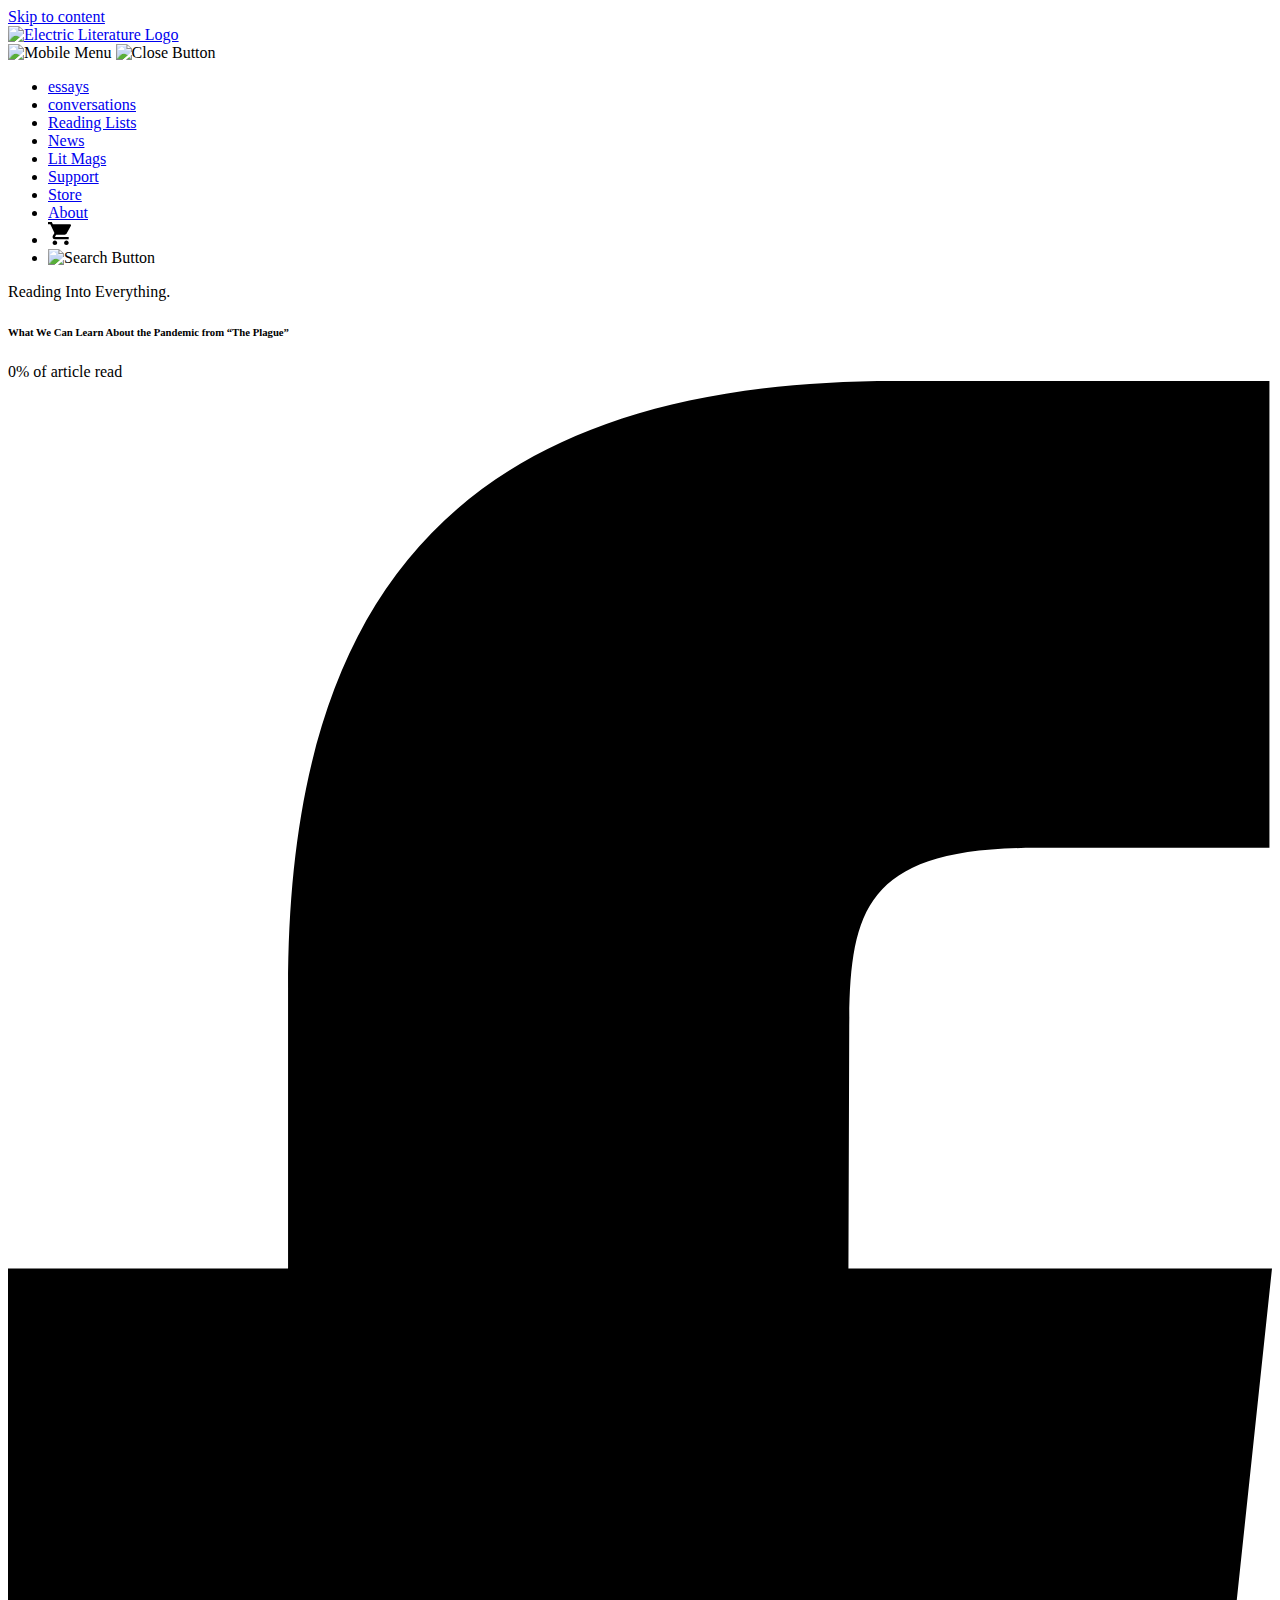
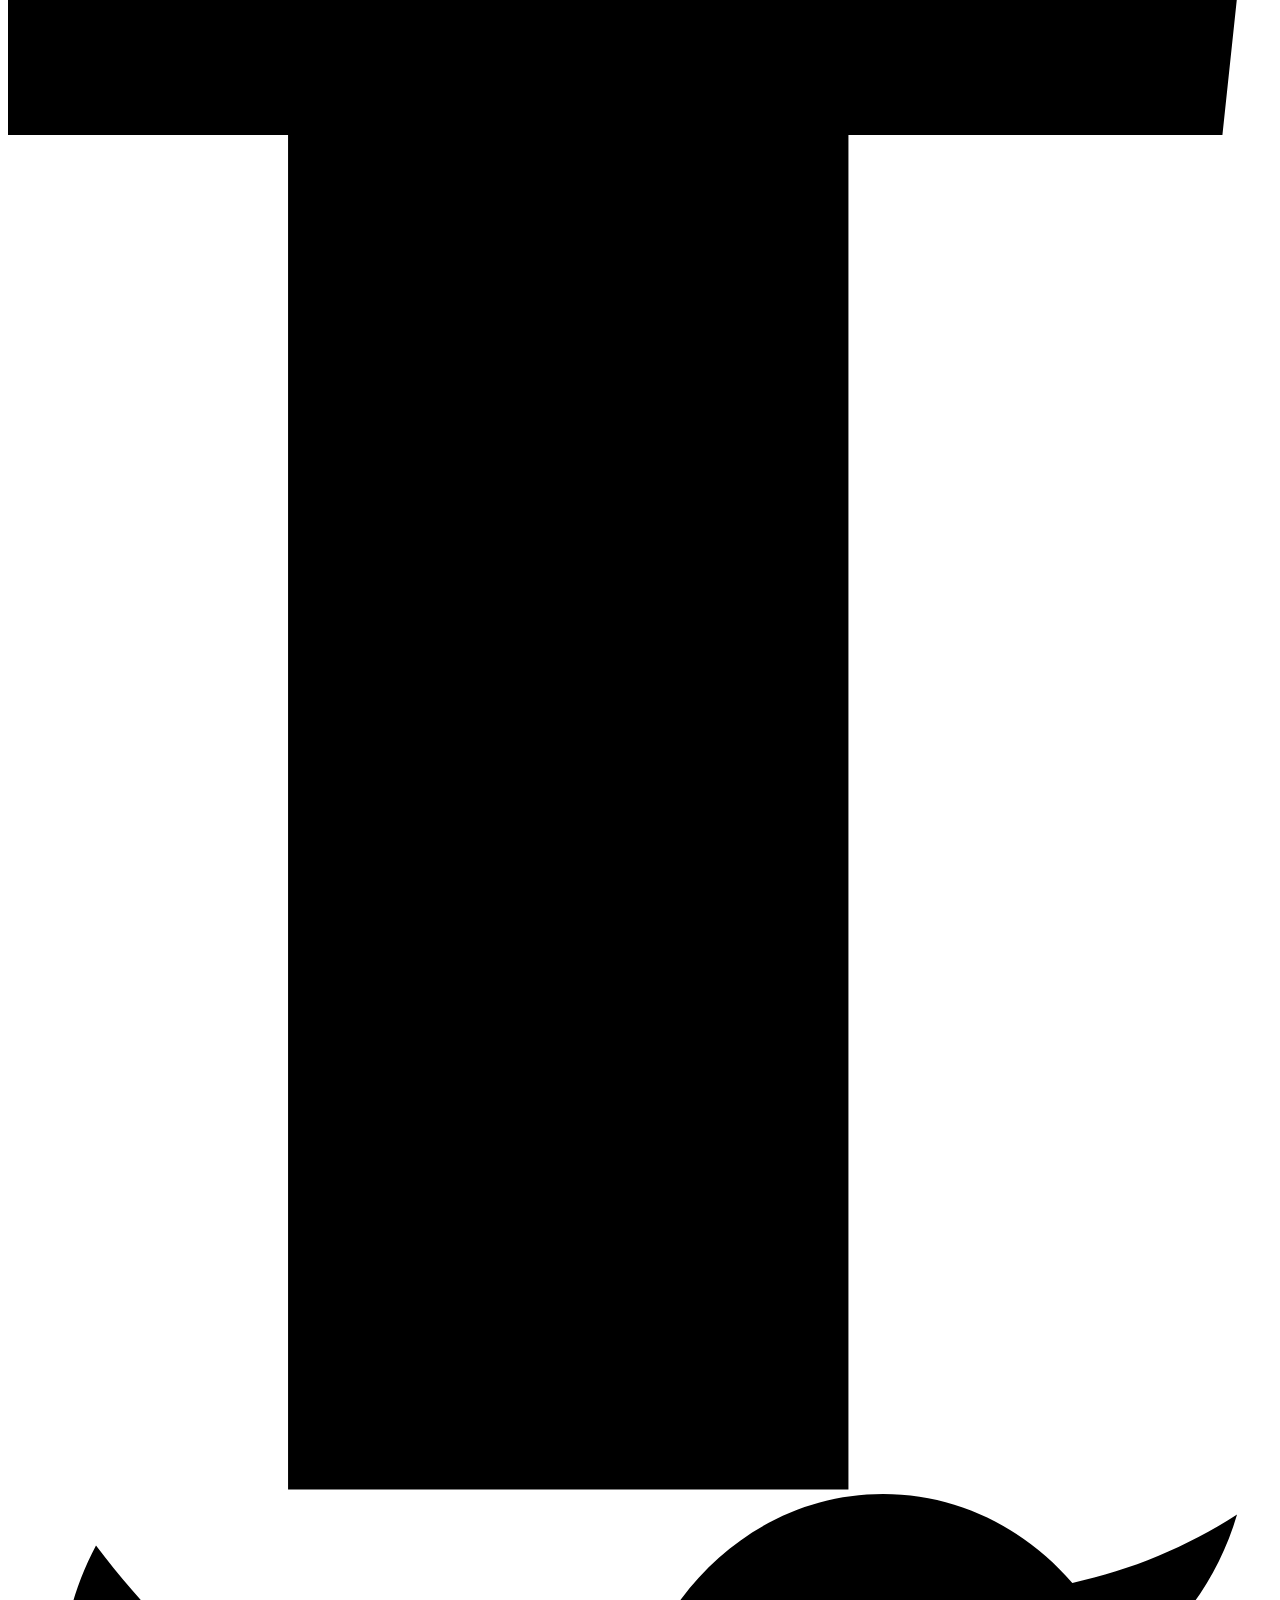
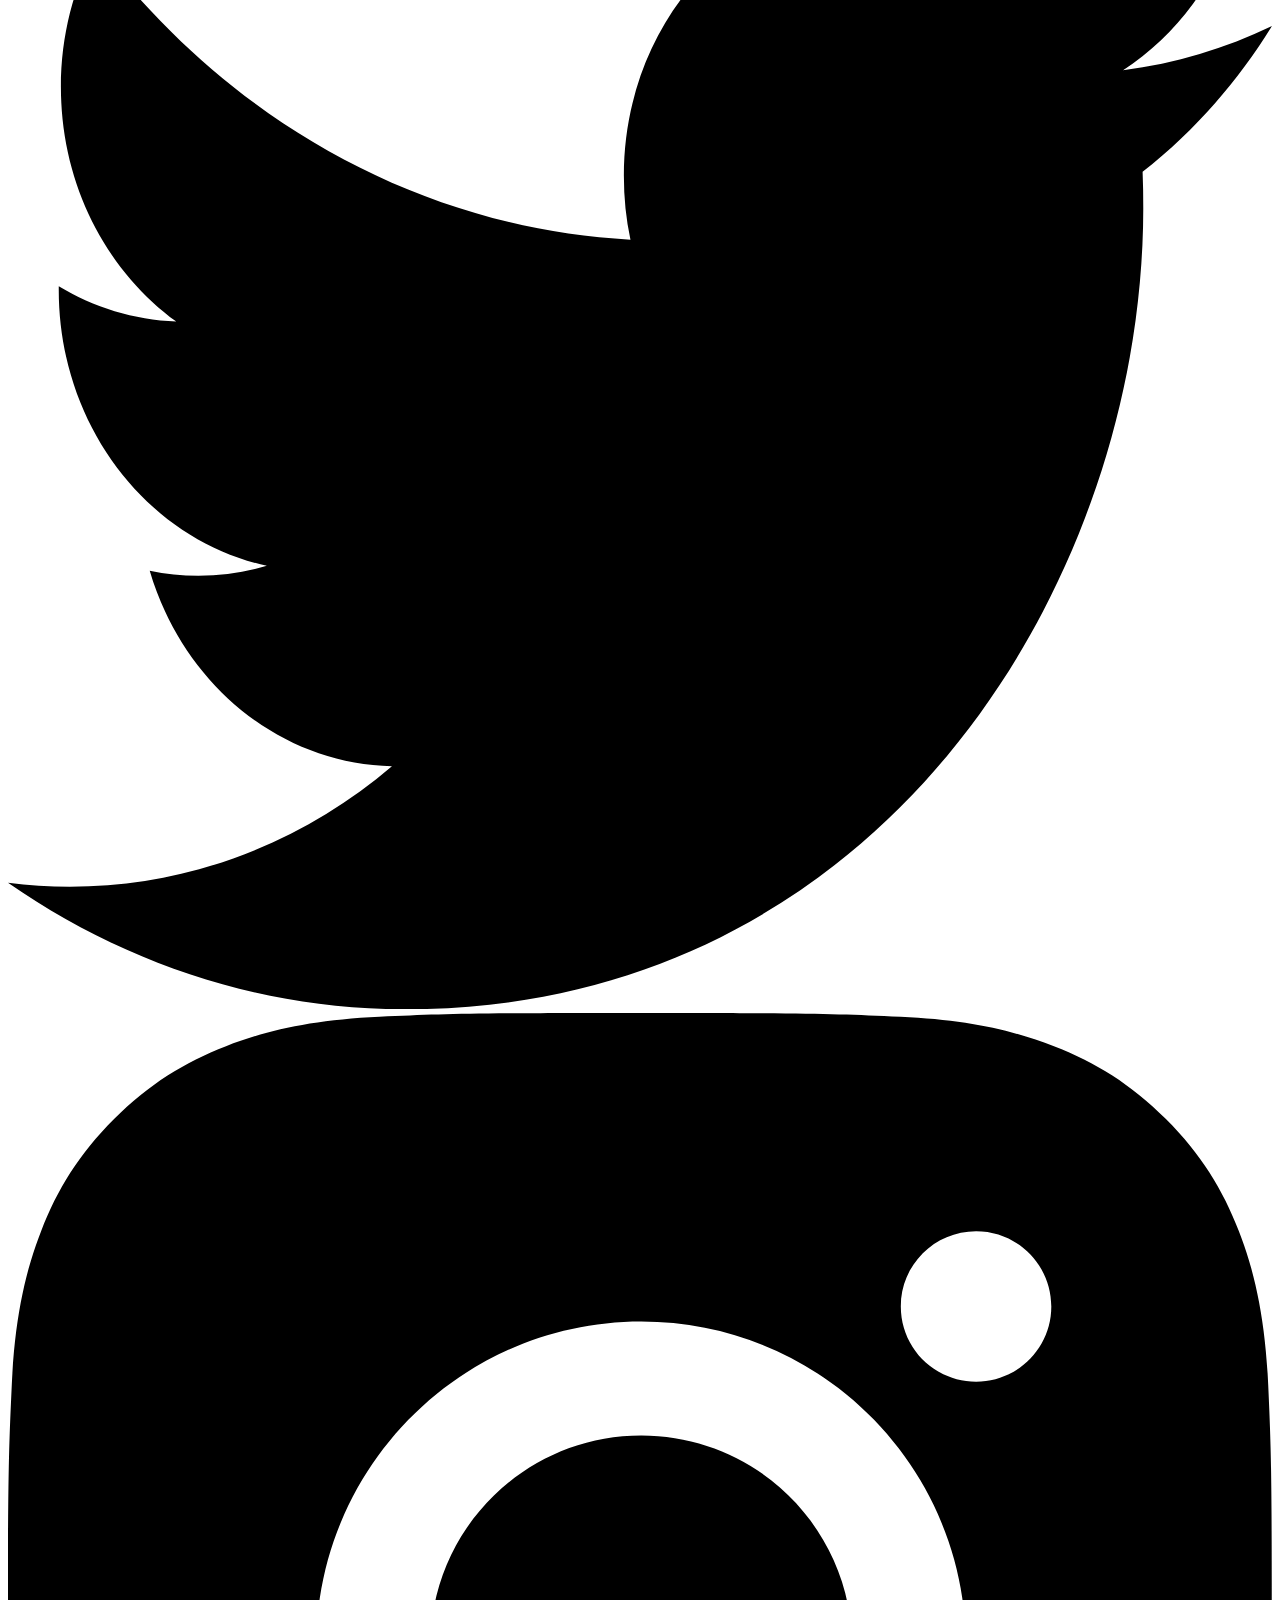
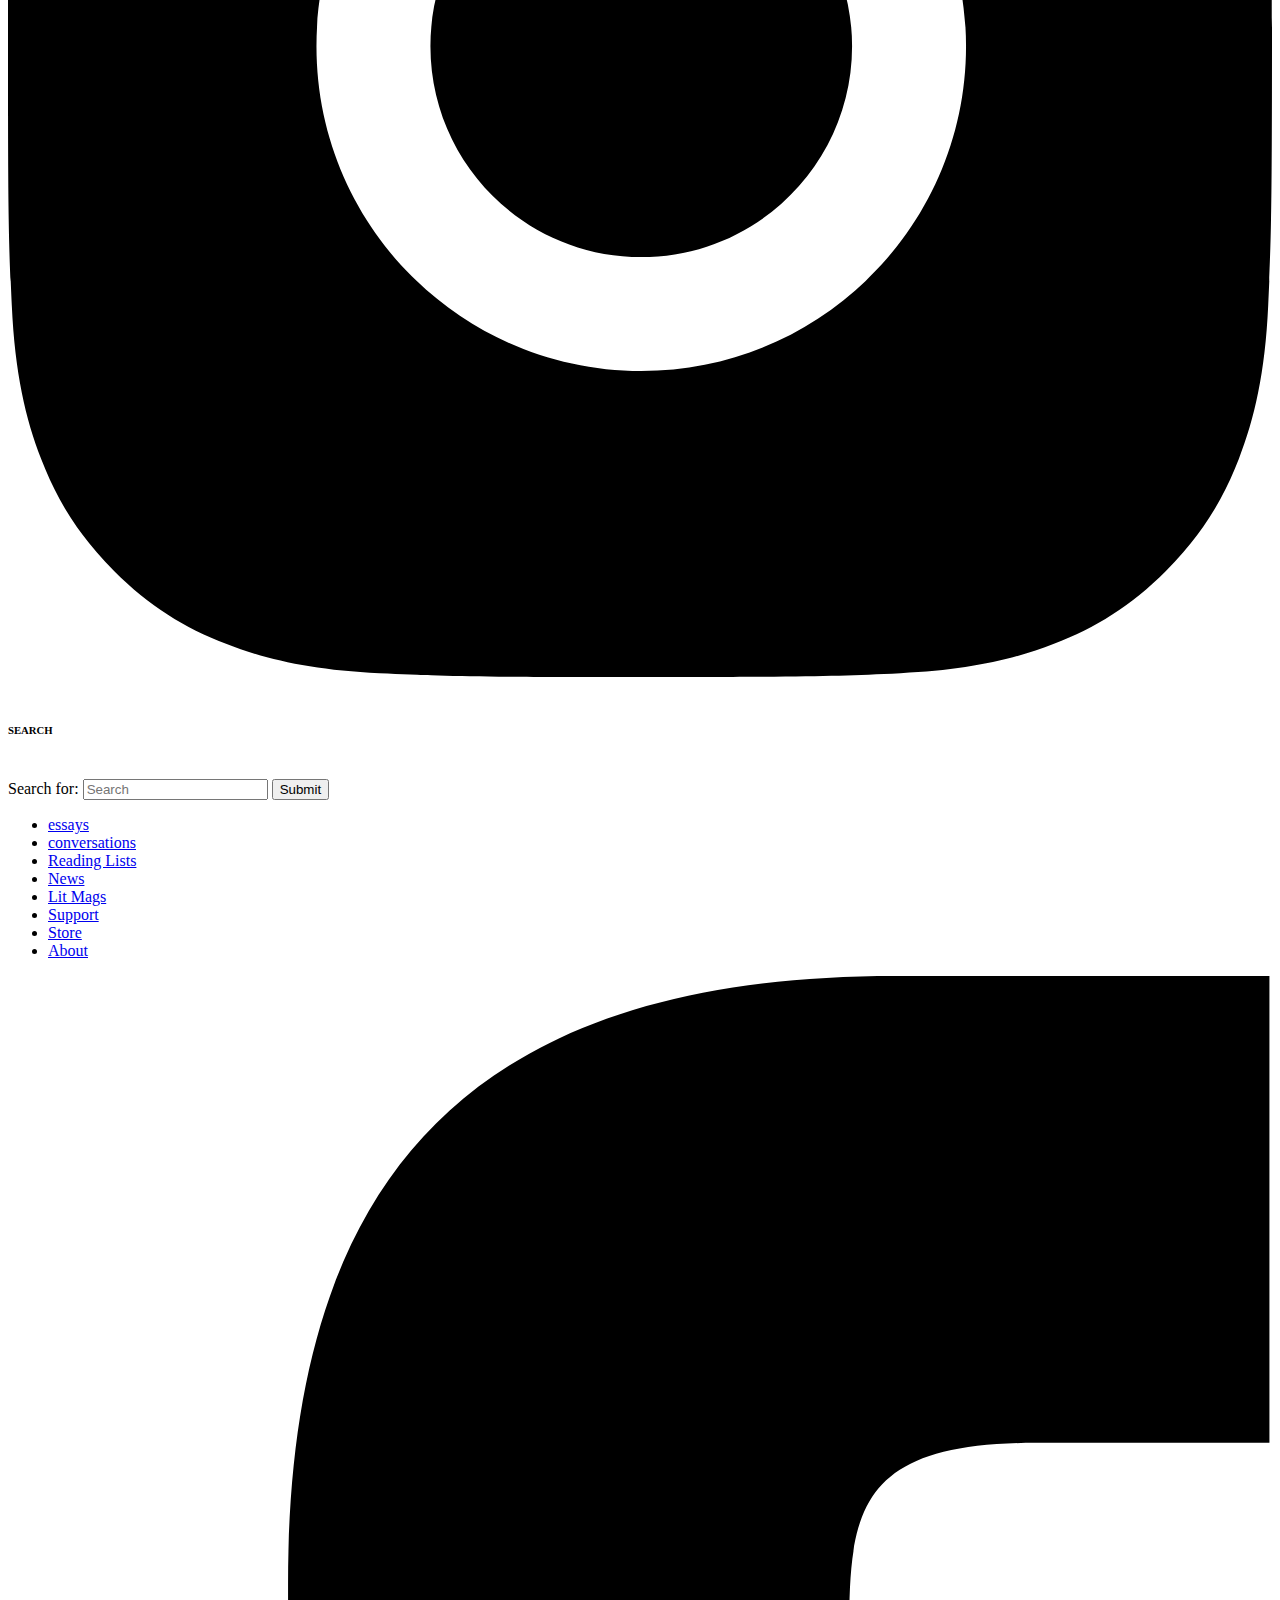
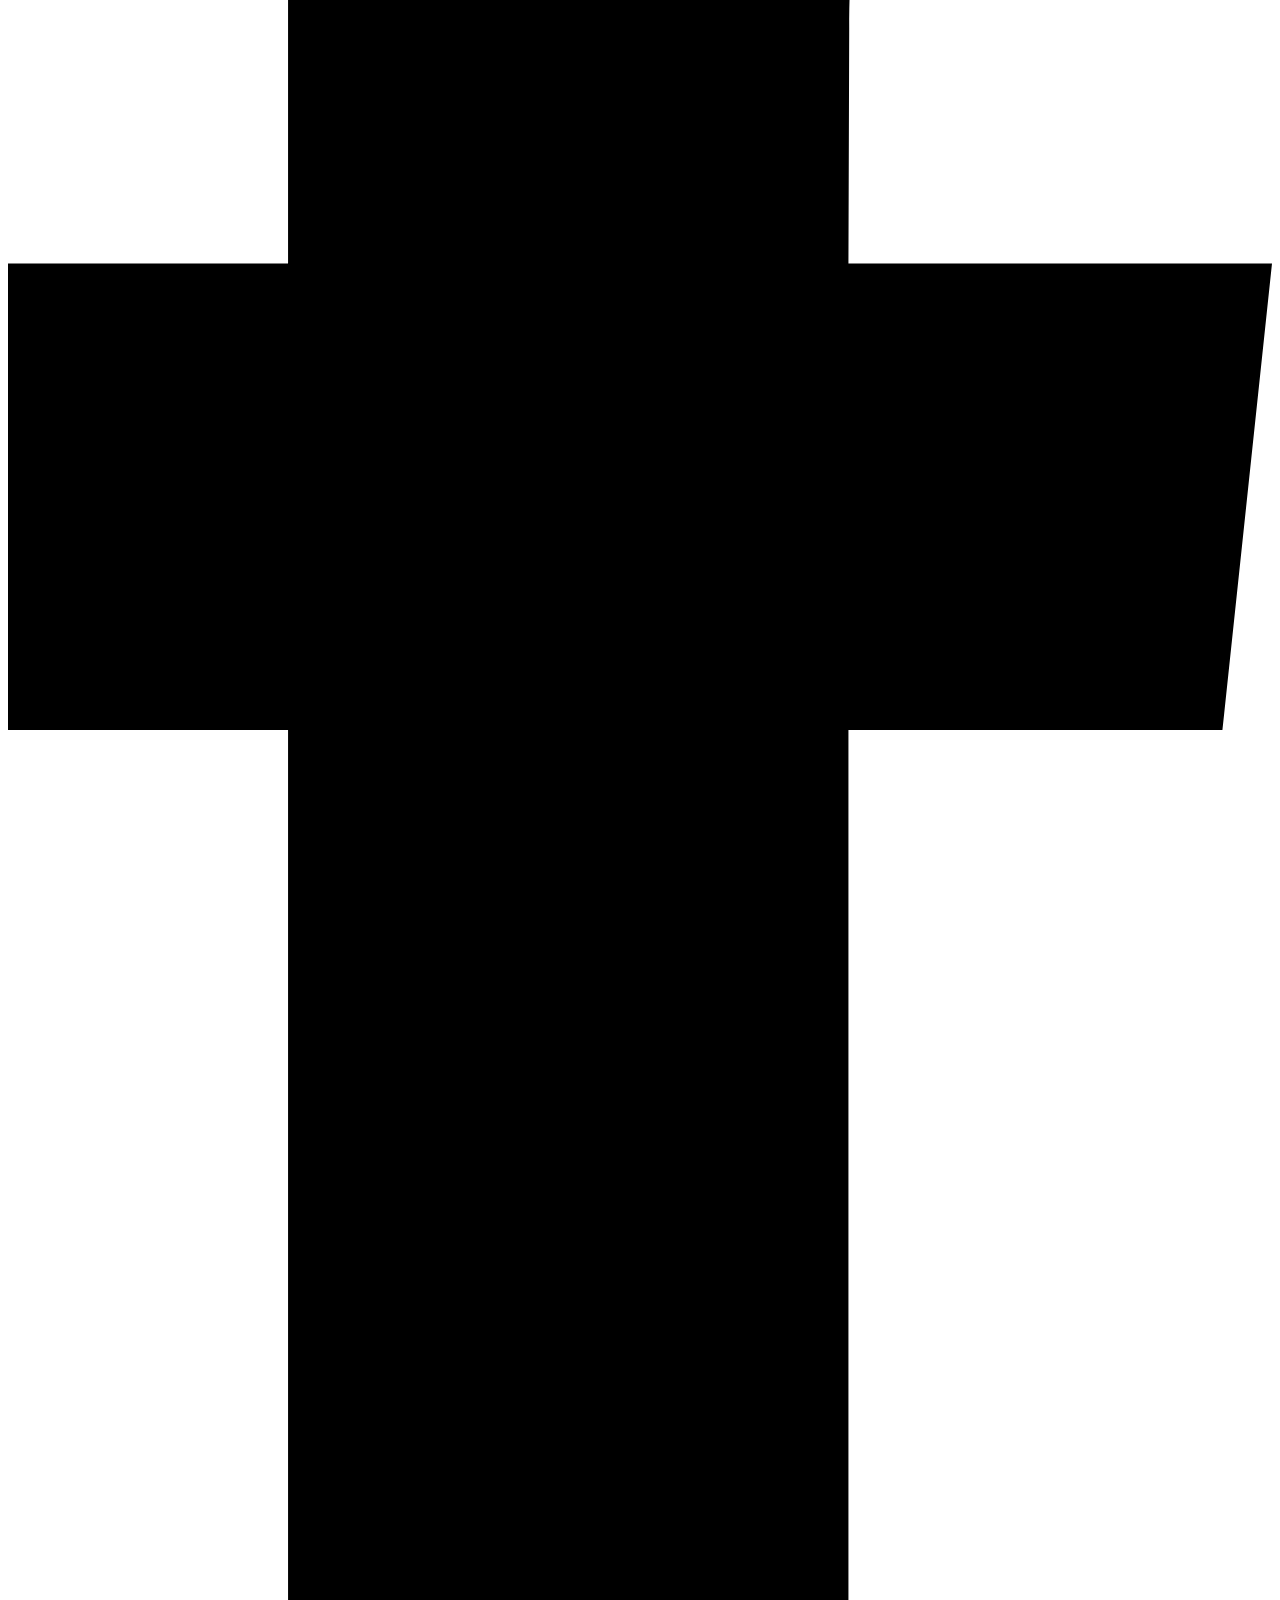
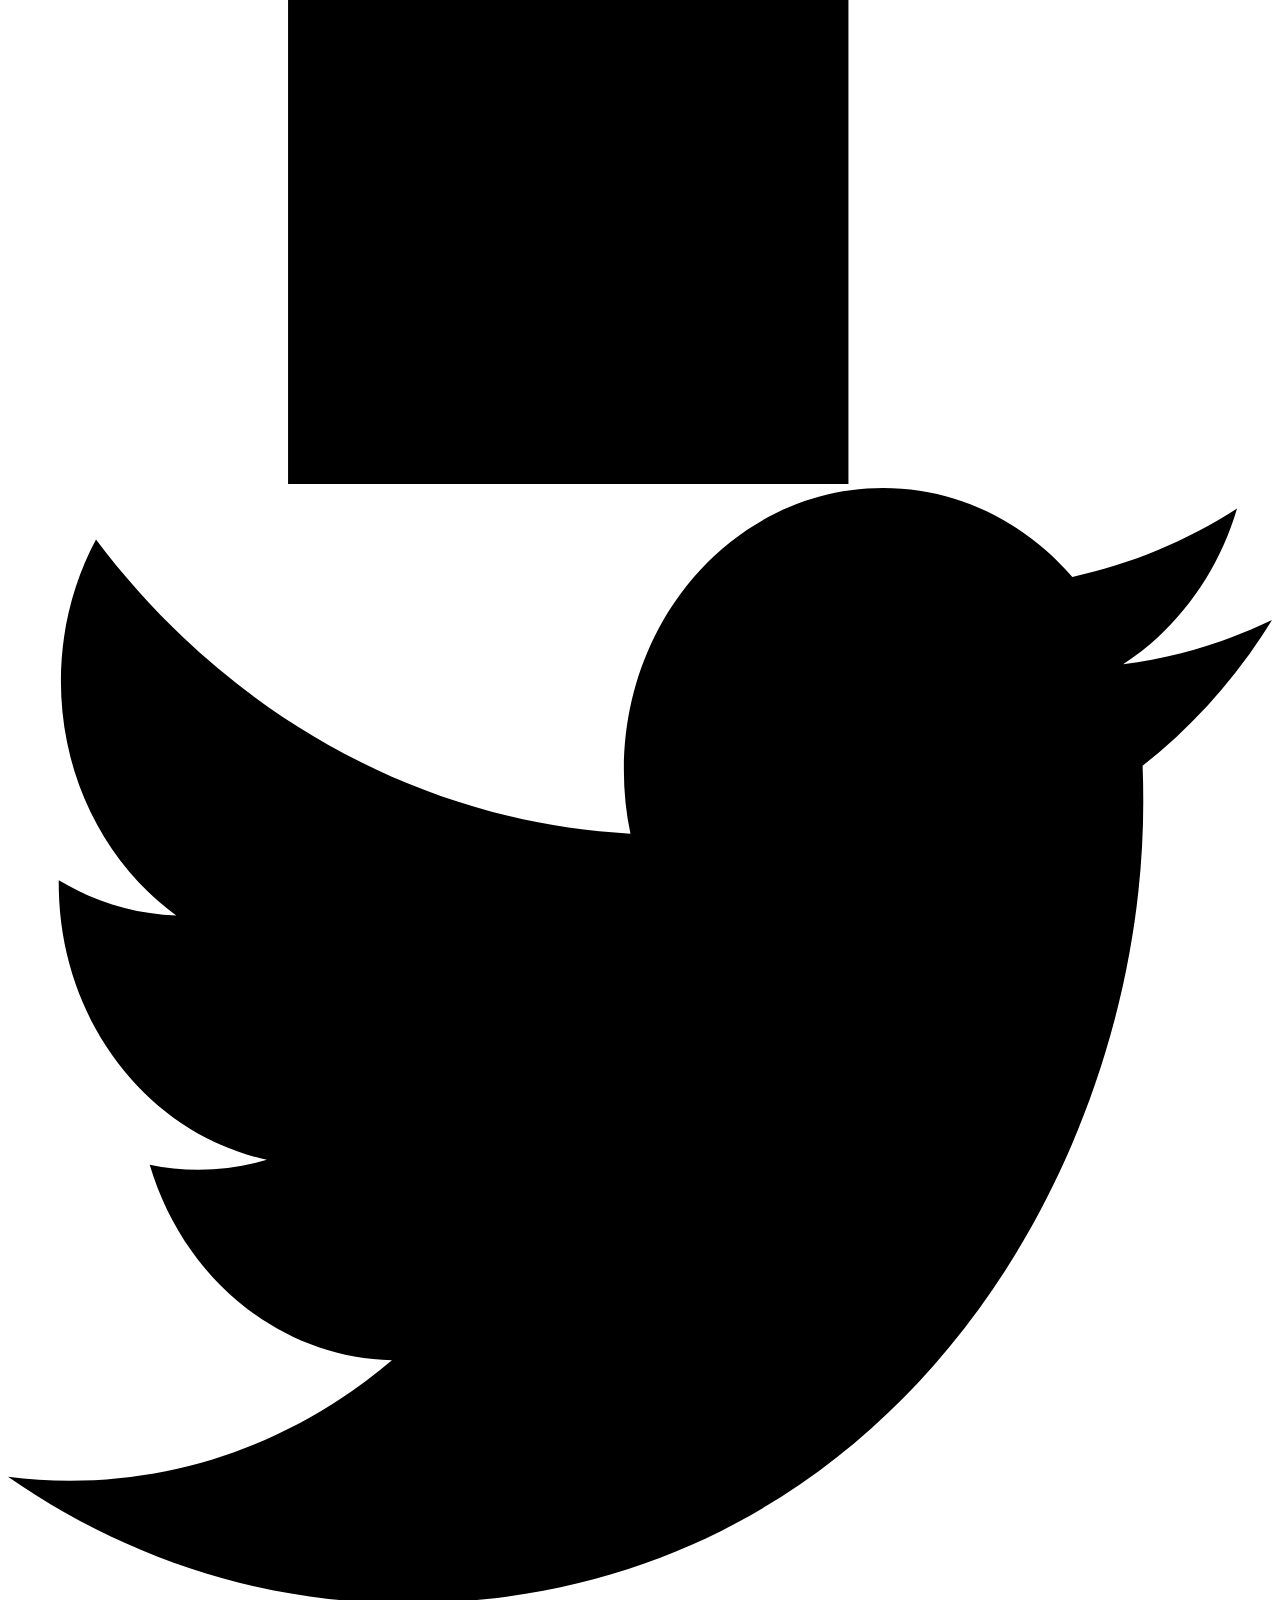
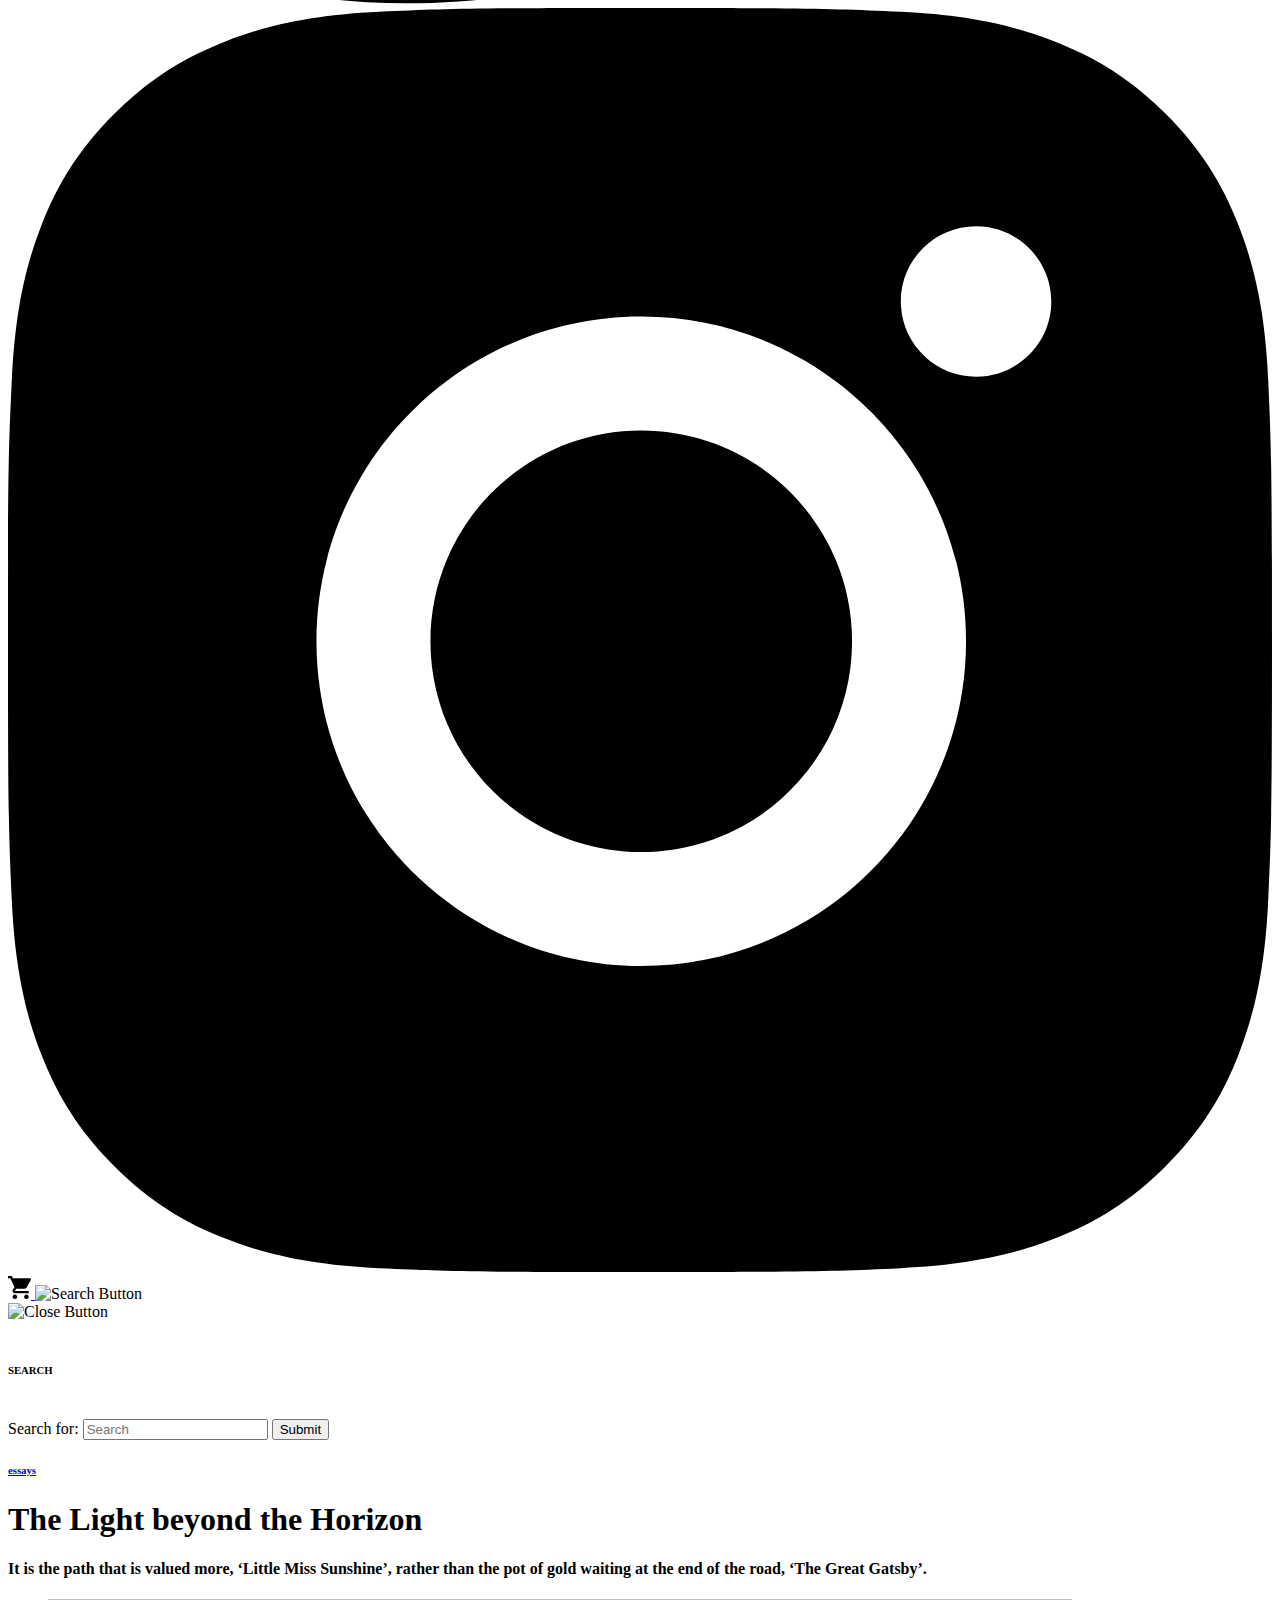
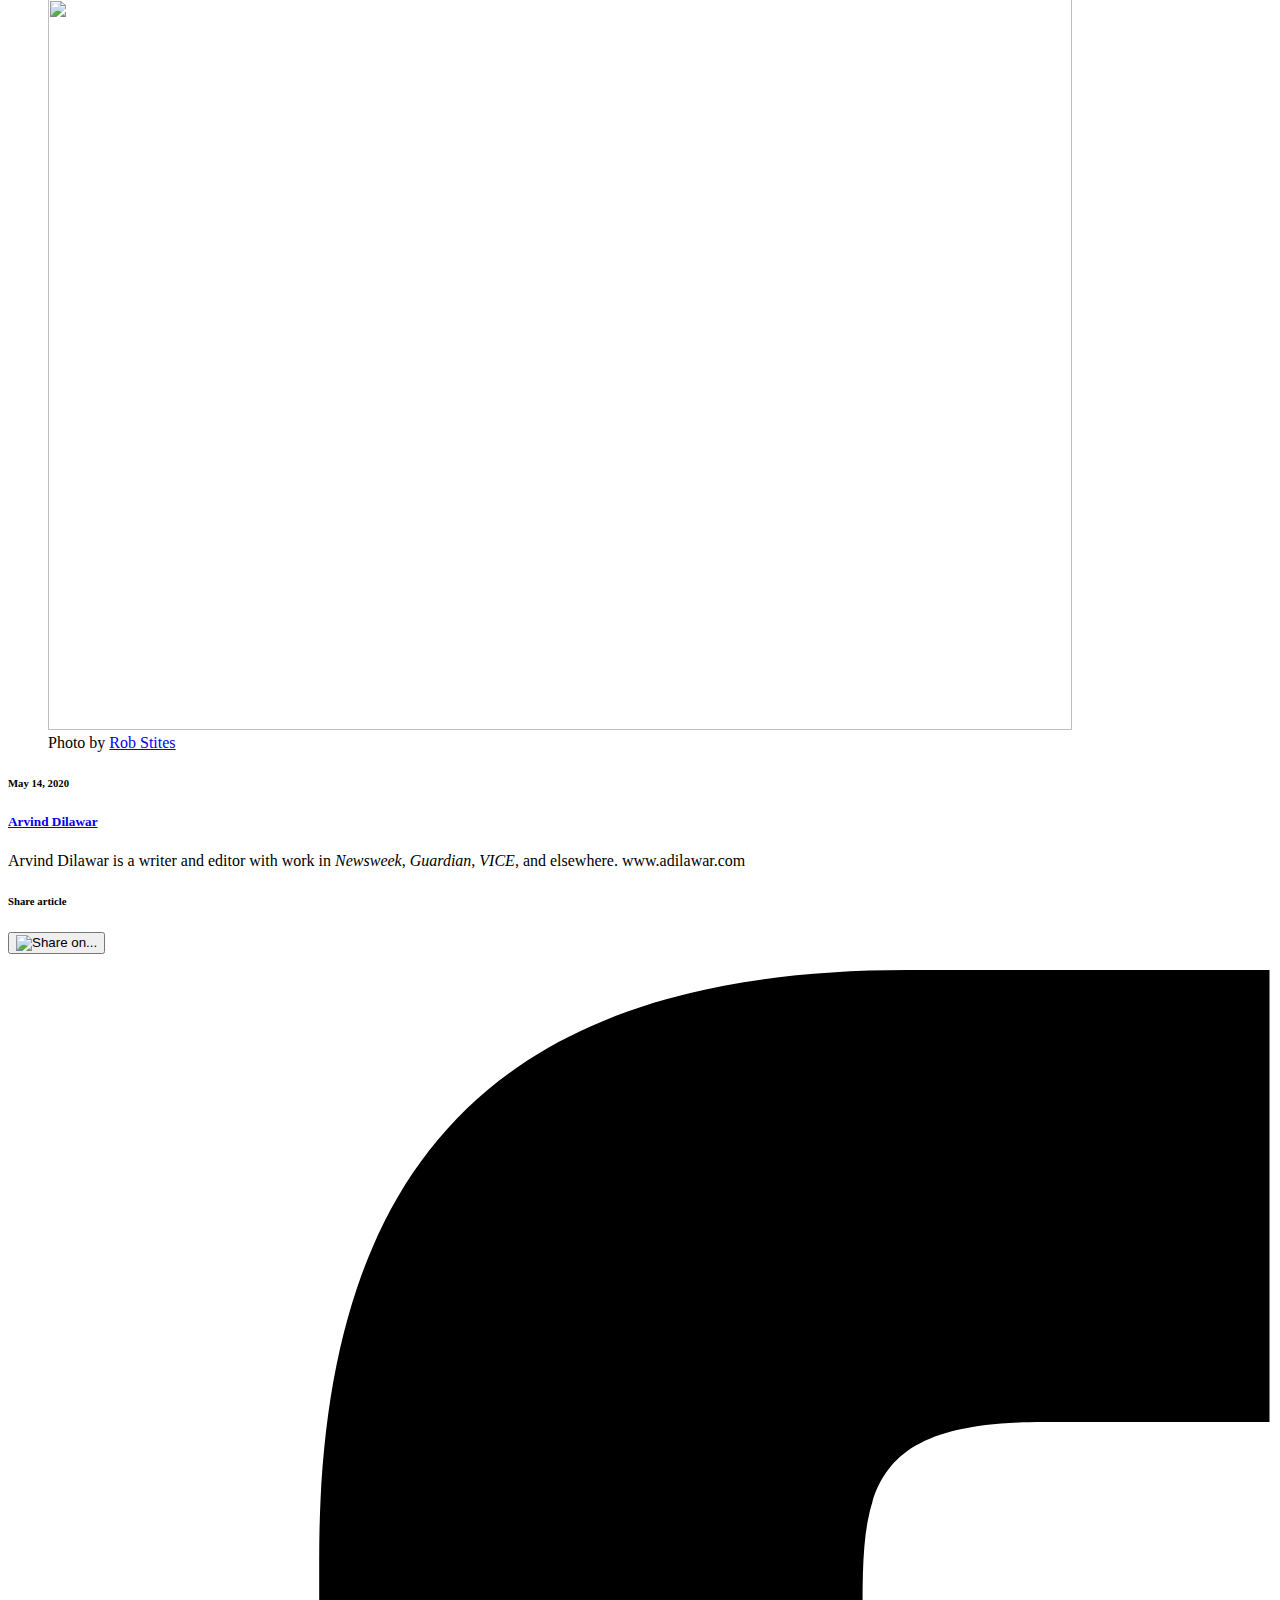
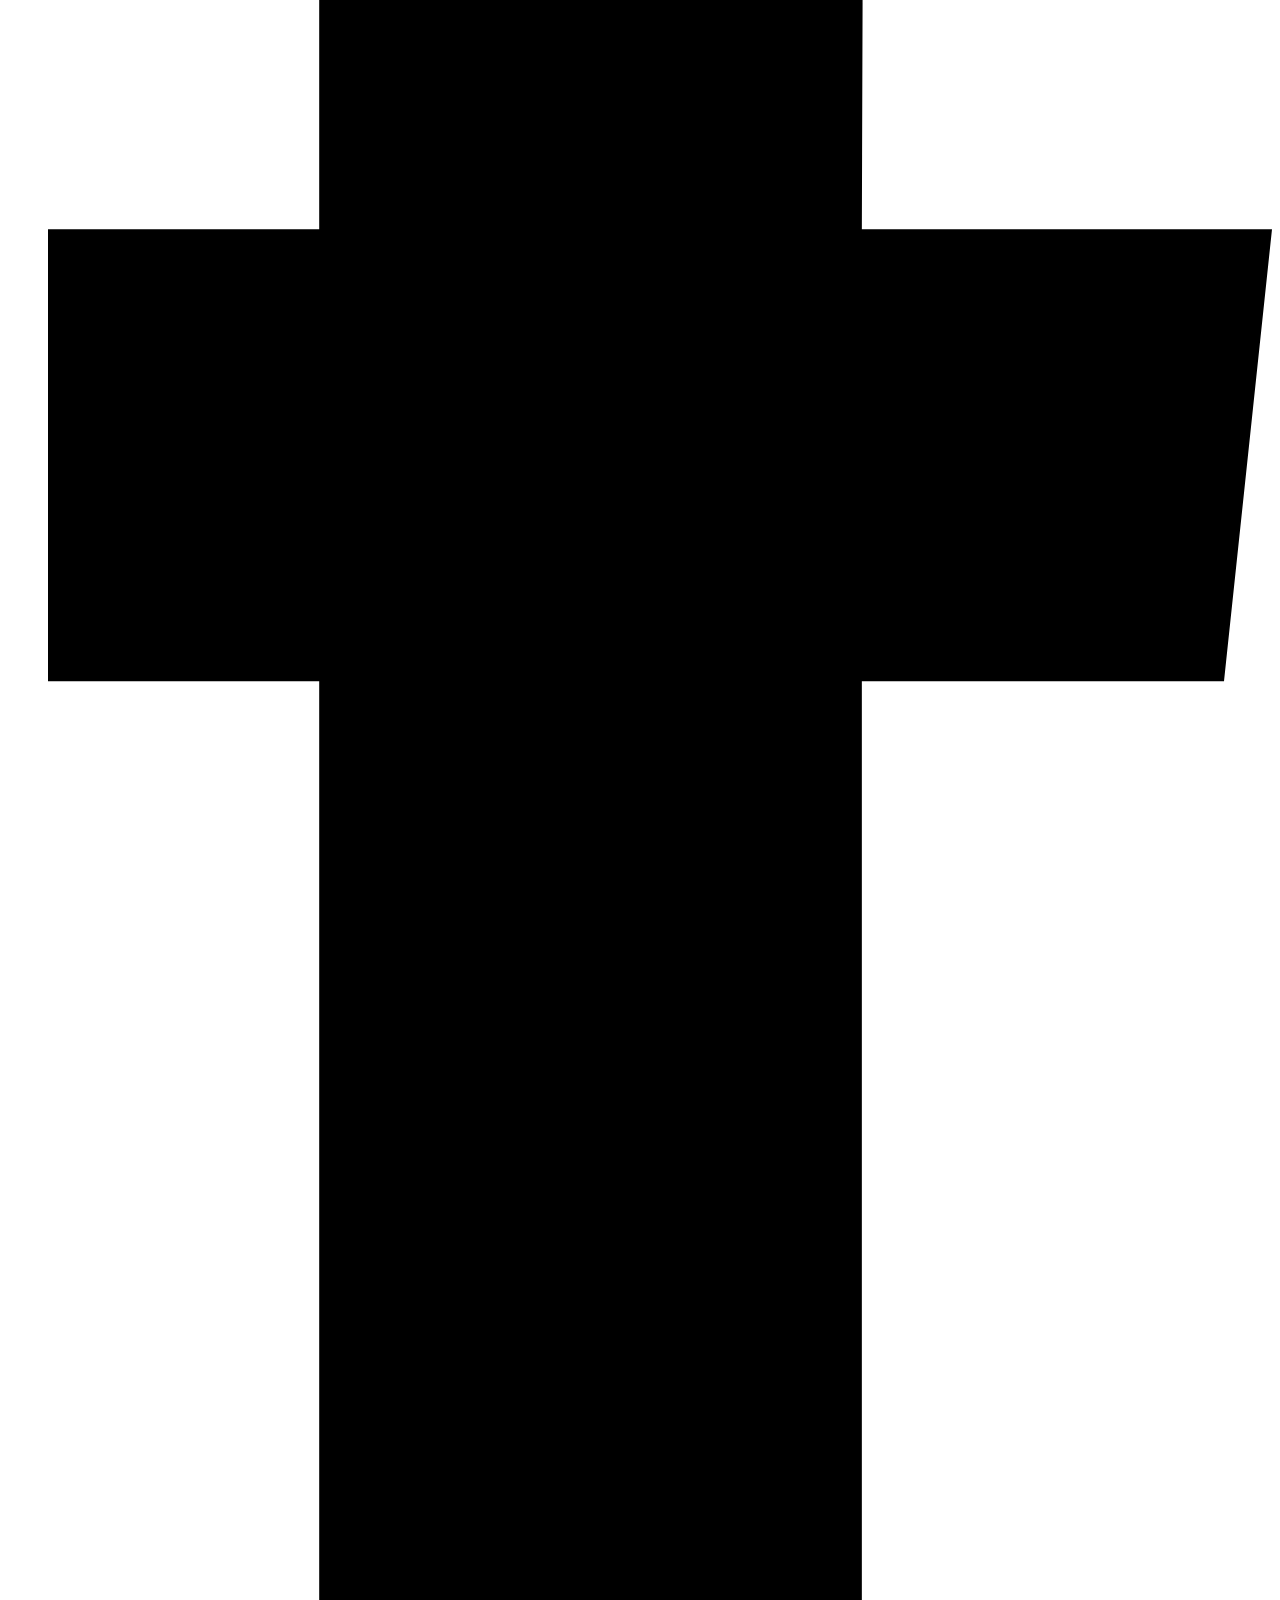
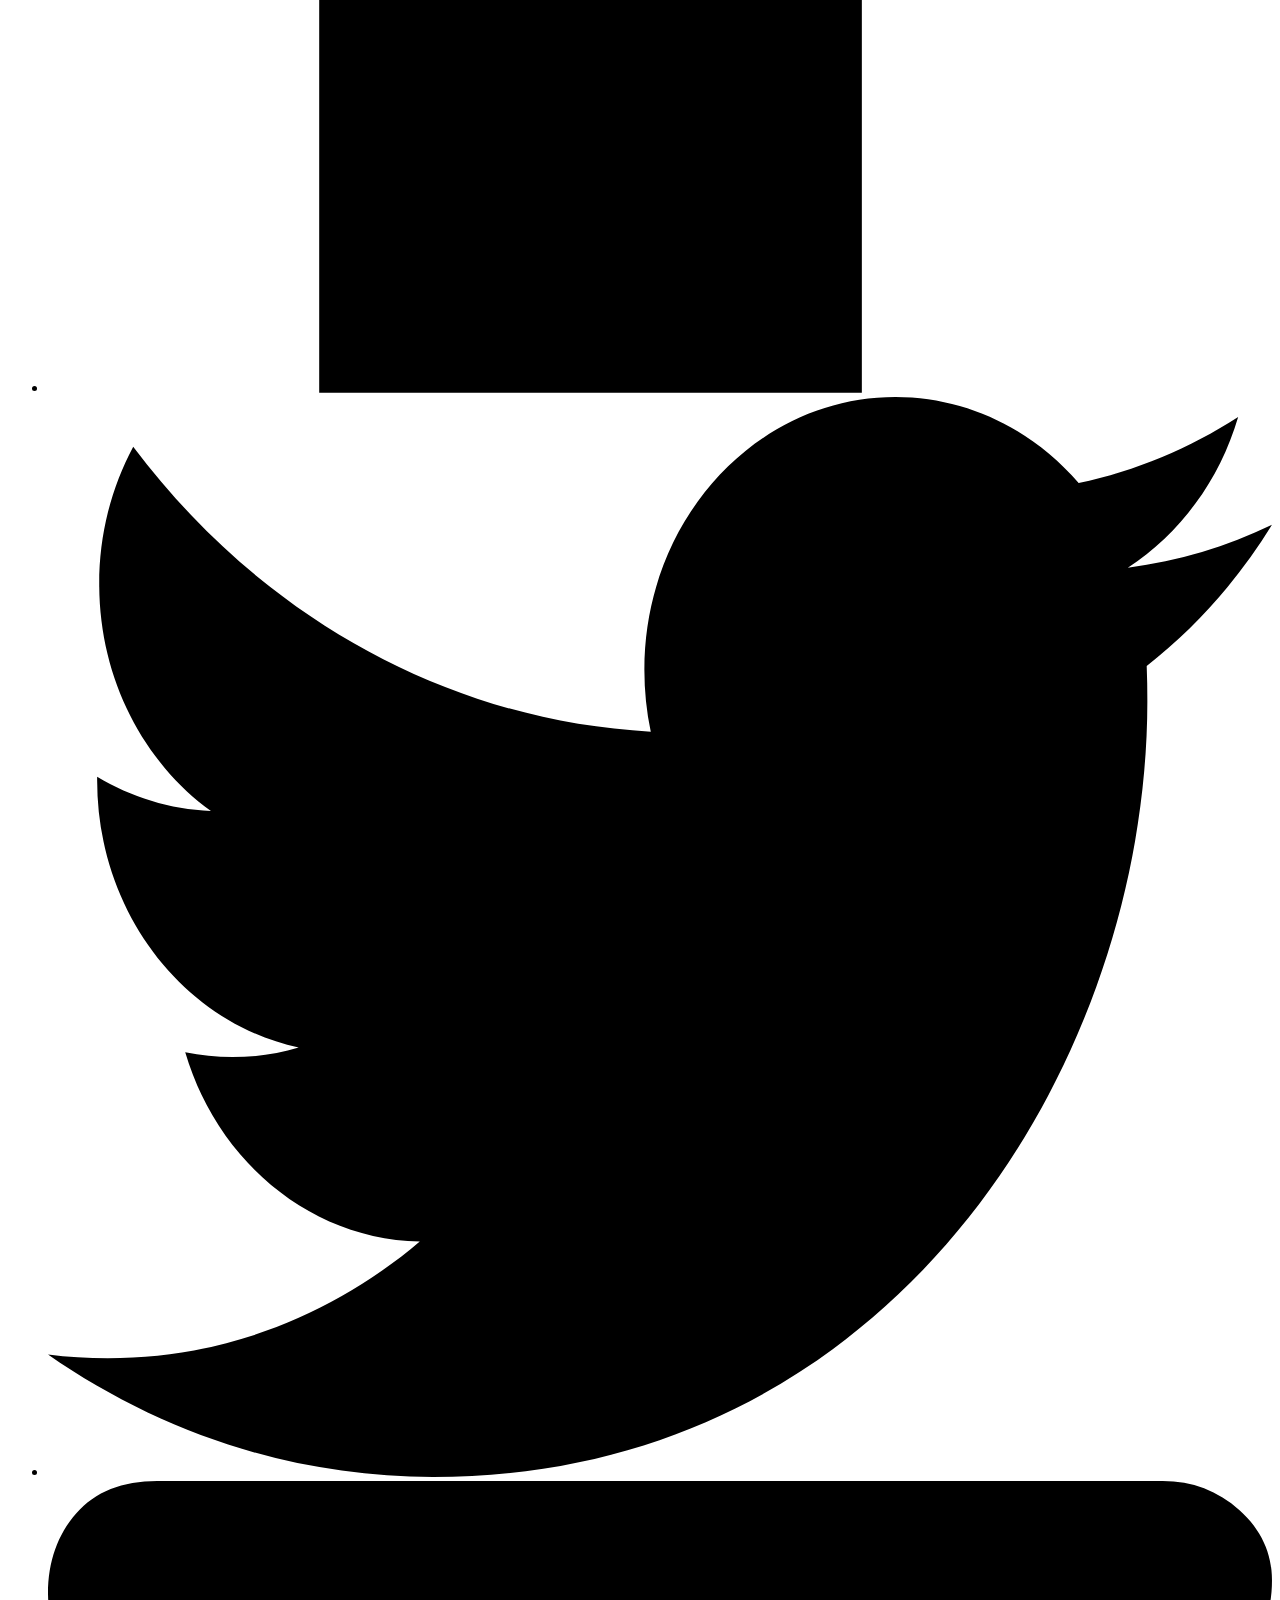
==== commit a5e8f37c: "Update index.html" ====
--- a/index.html
+++ b/index.html
@@ -351,9 +351,9 @@
 							essays					</a>
 			</h6>
 						<h1 class="article-title">
-					What We Can Learn About the Pandemic from &#8220;The Plague&#8221;			</h1>
+					The Light beyond the Horizon			</h1>
 						<h4 class="article-deck">
-					Albert Camus diagnosed society's disease in 1947, and it's much bigger than one virus			</h4>
+						It is the path that is valued more, ‘Little Miss Sunshine’, rather than the pot of gold waiting at the end of the road, ‘The Great Gatsby’.		</h4>
 				</hgroup><!-- .article-lead -->
 		<section class="article-featured-image">
 			<figure class="fig-gradient-border-lead">
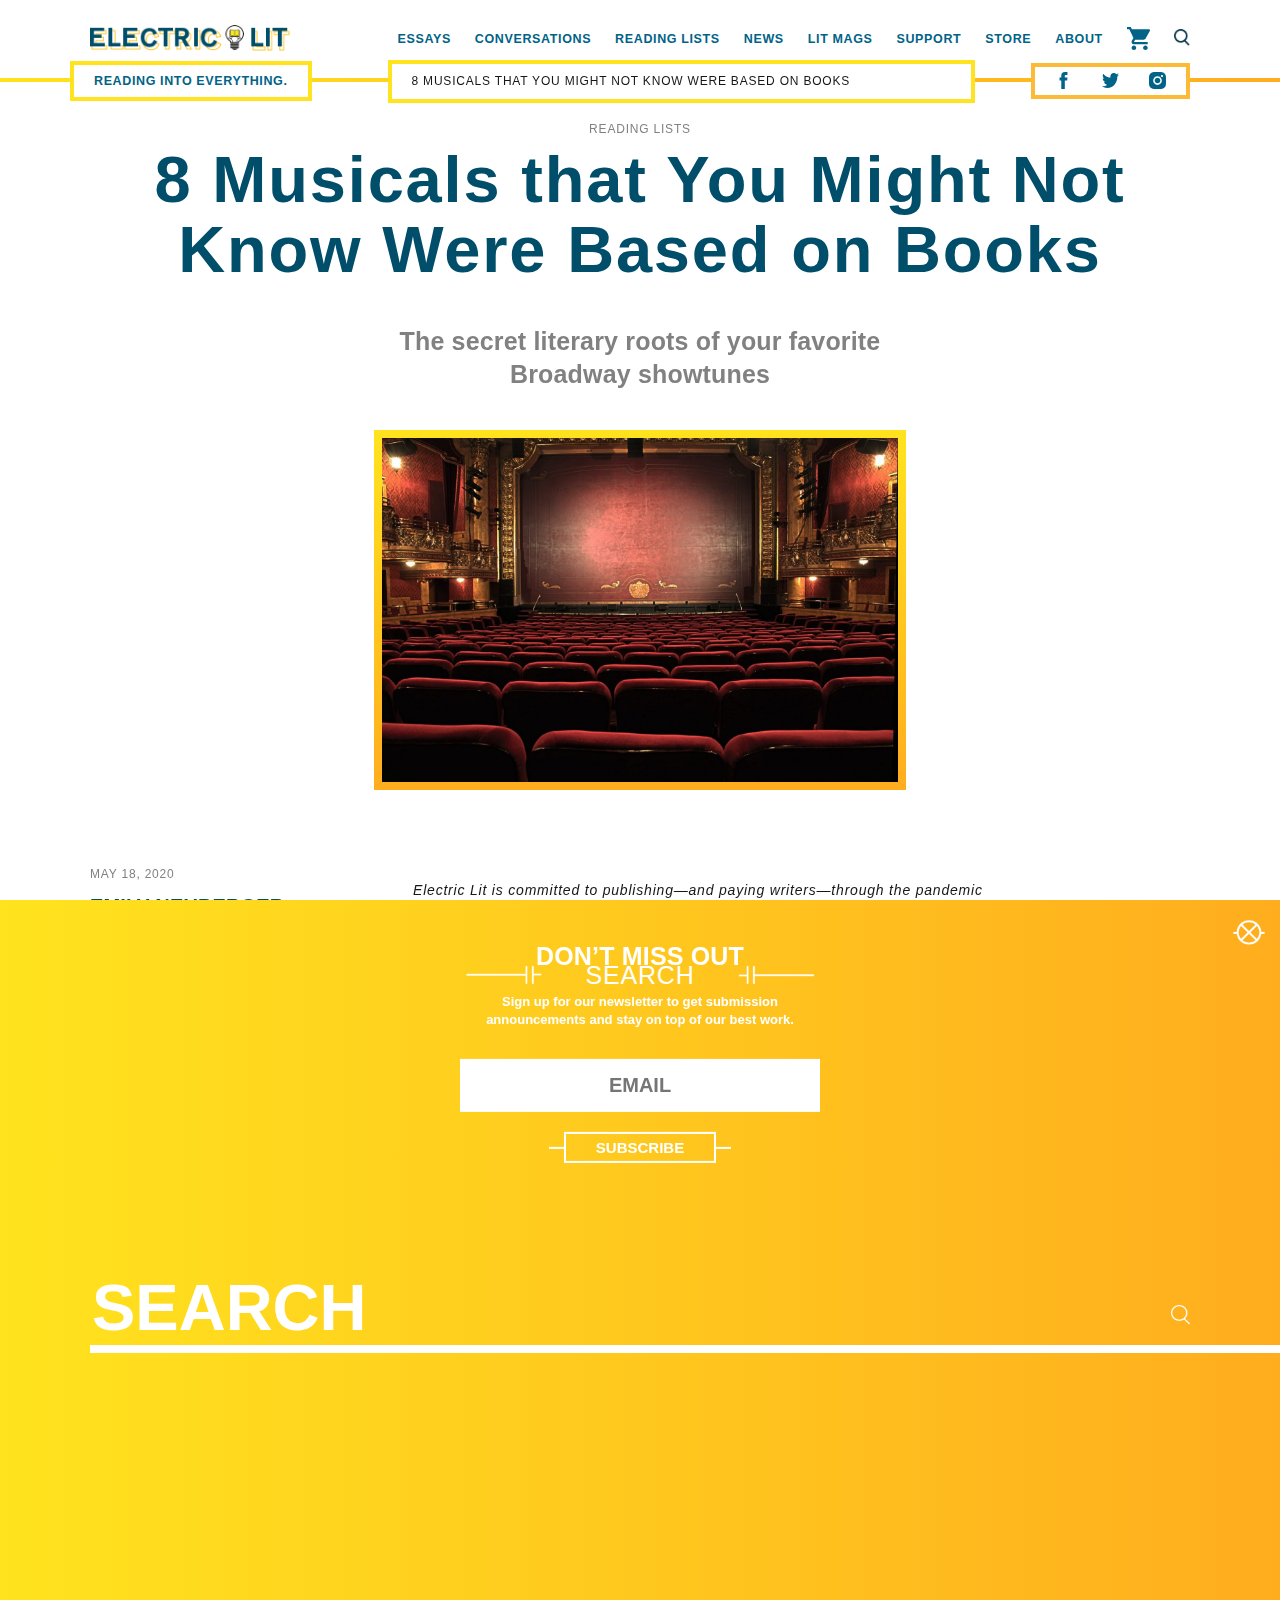
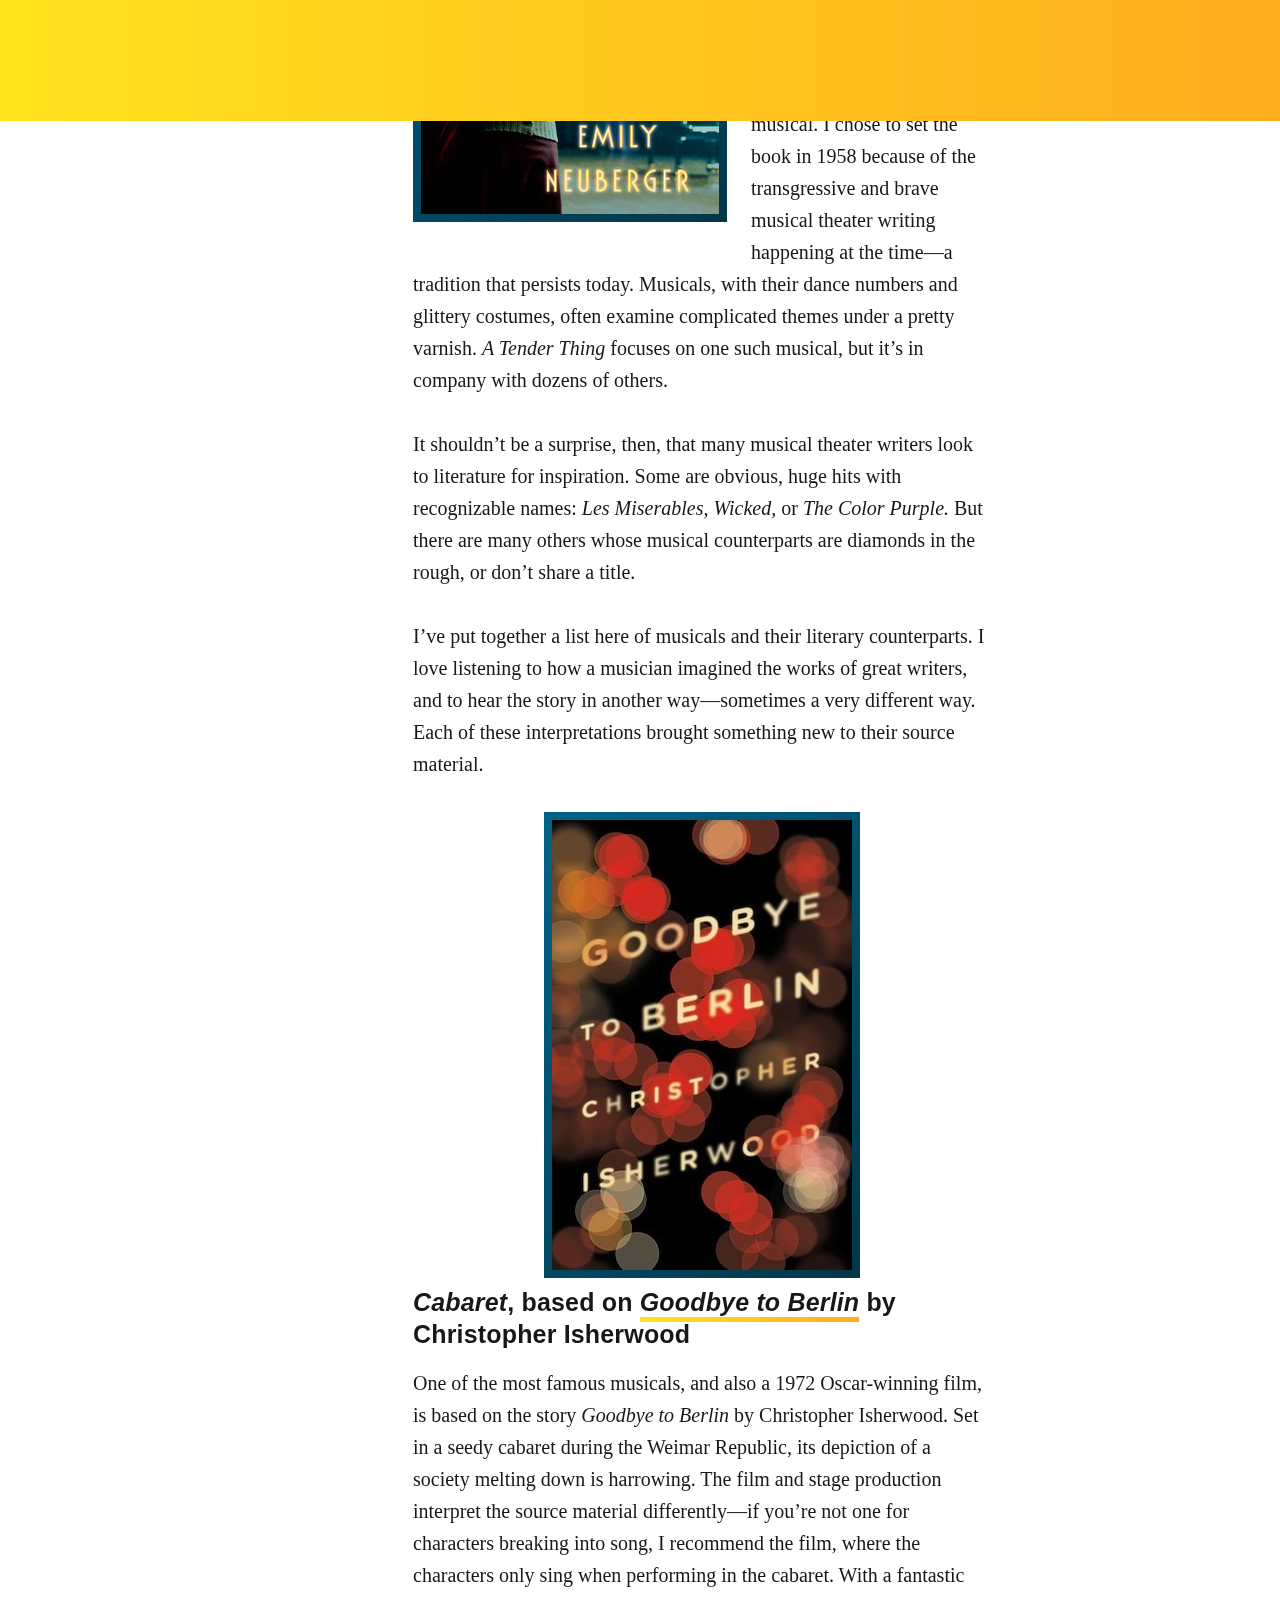
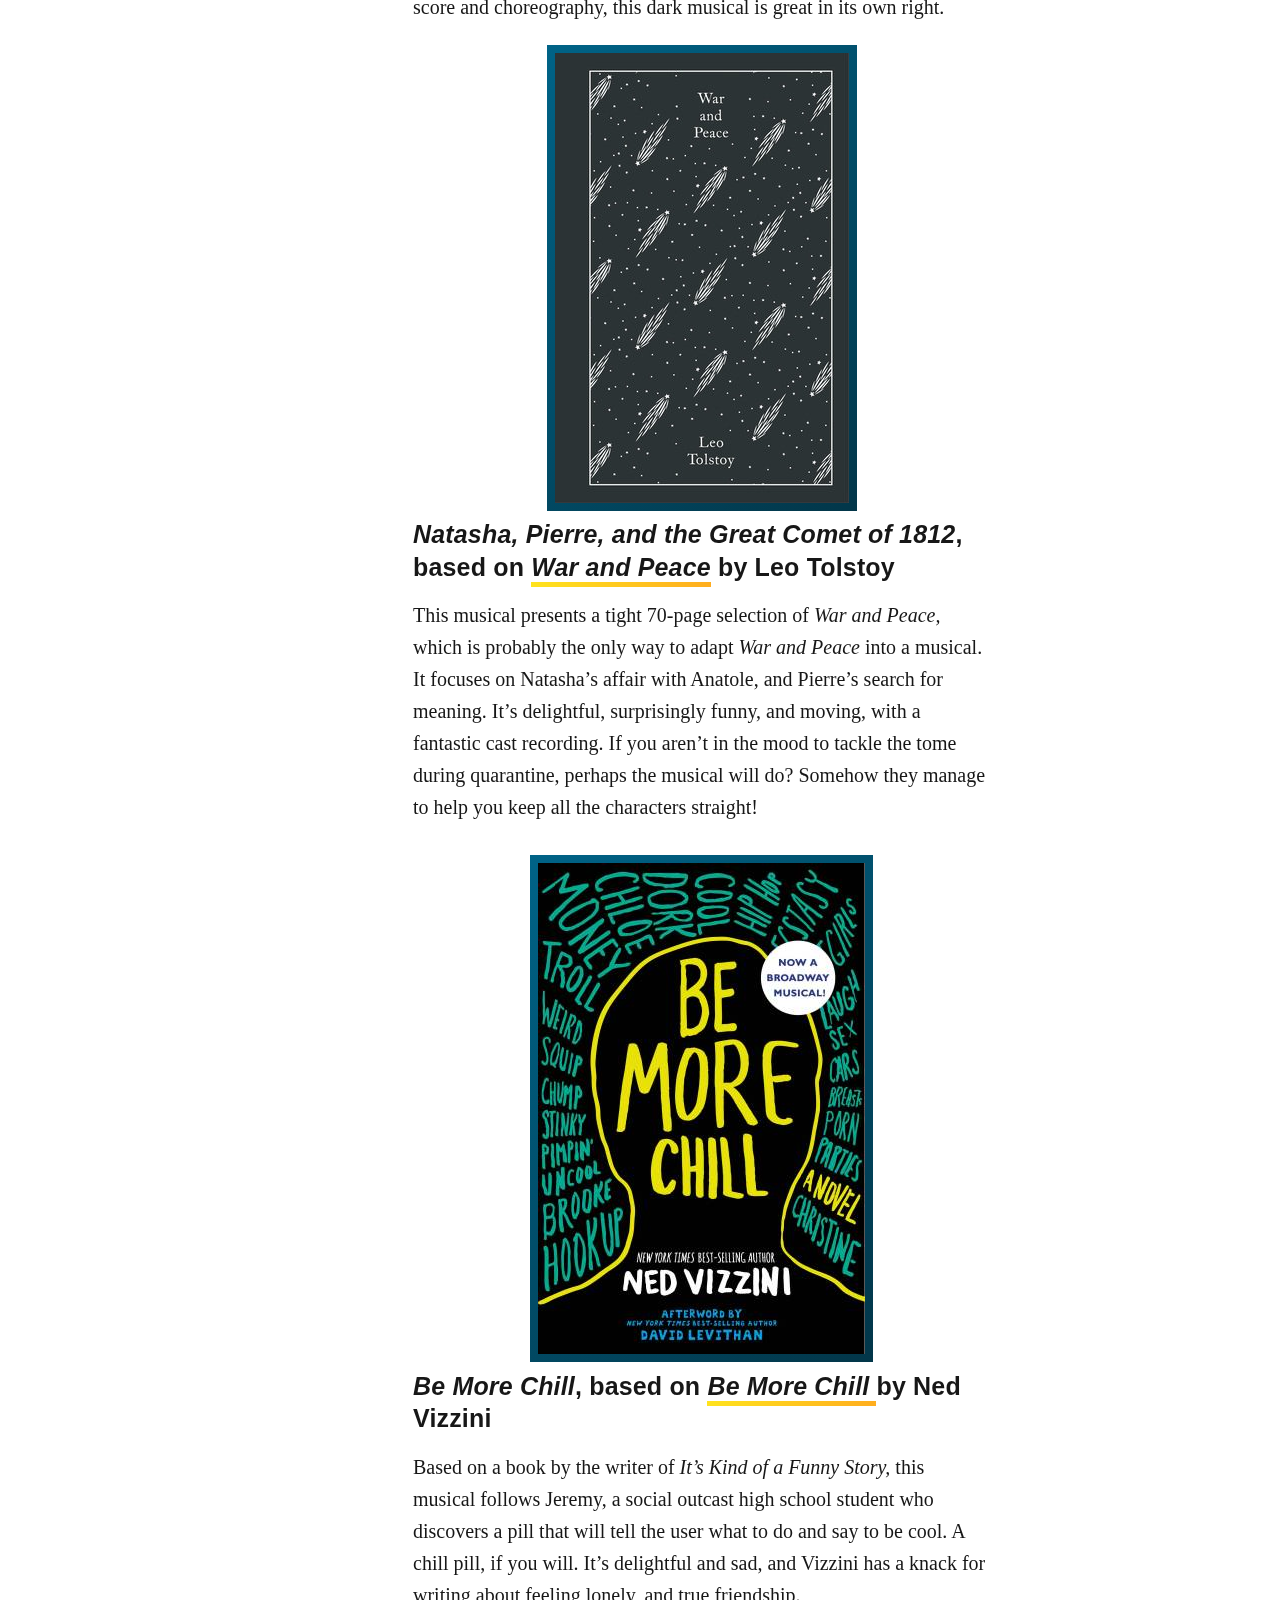
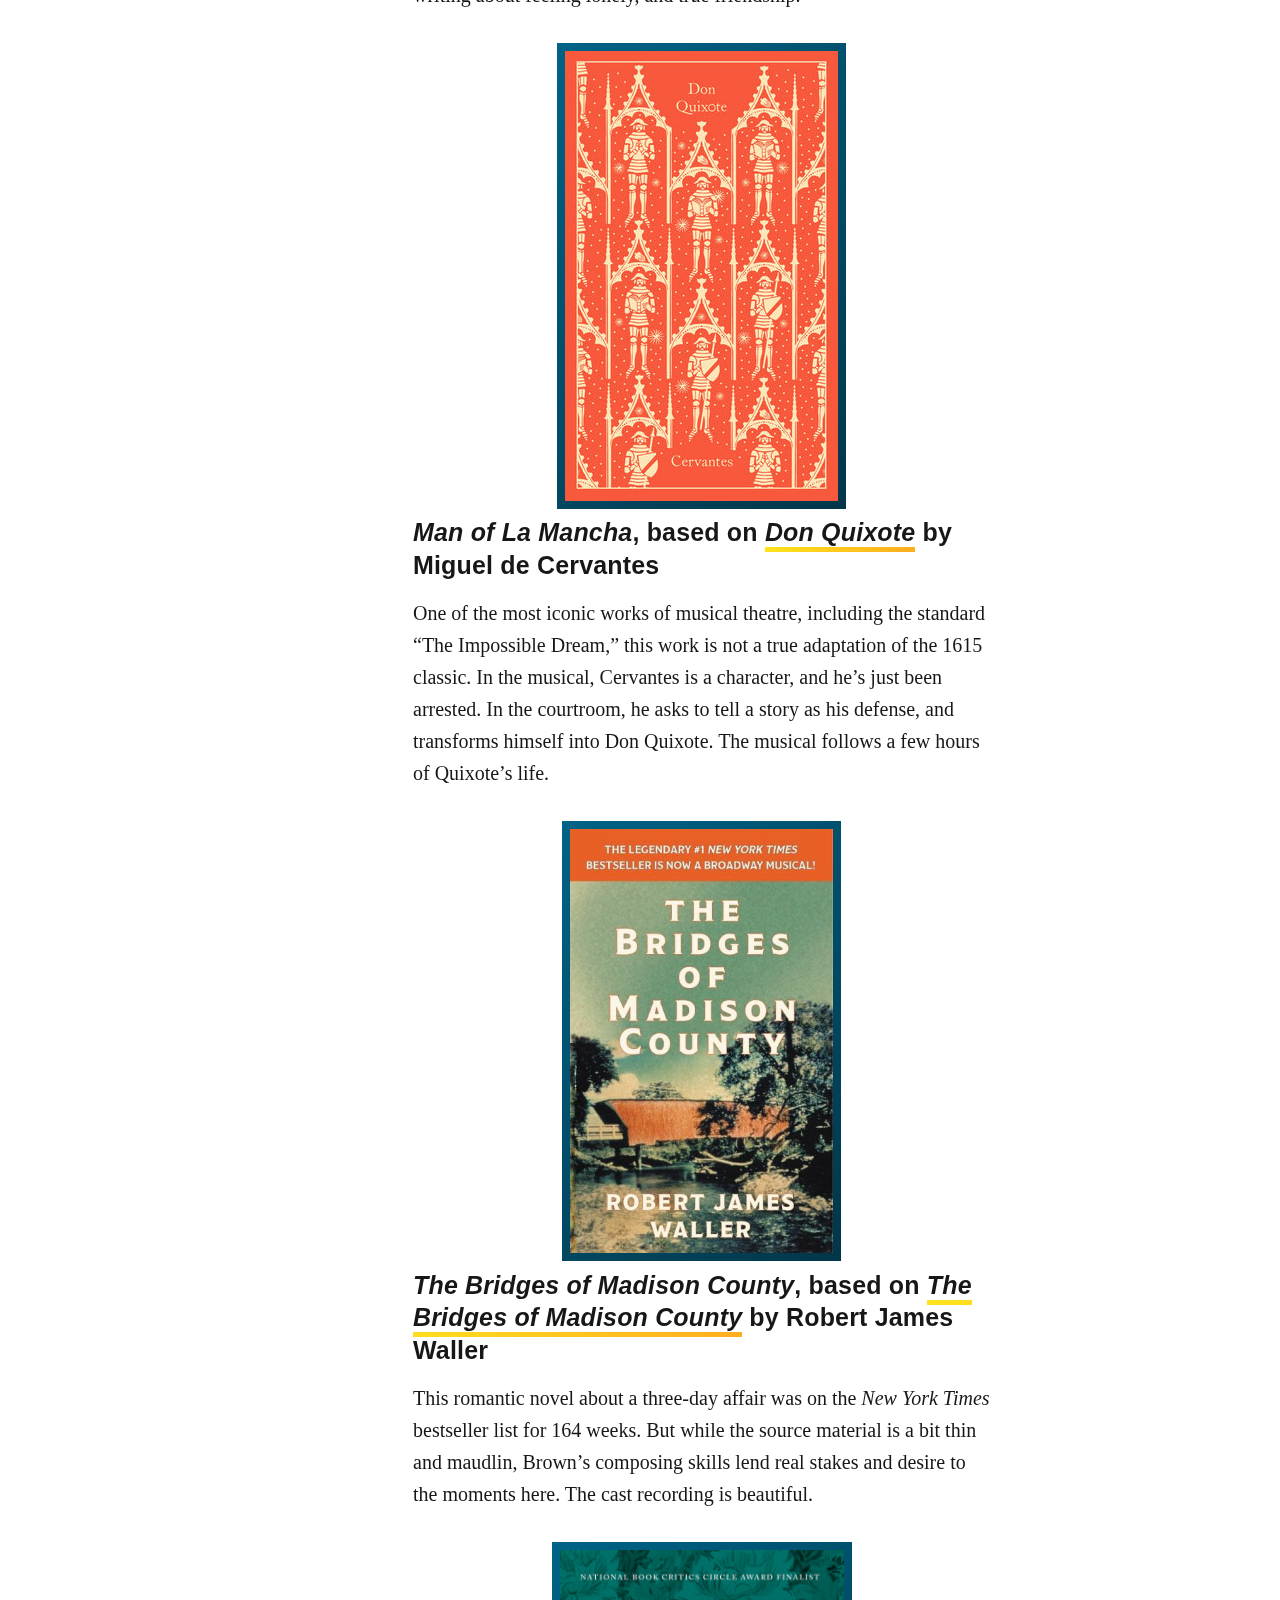
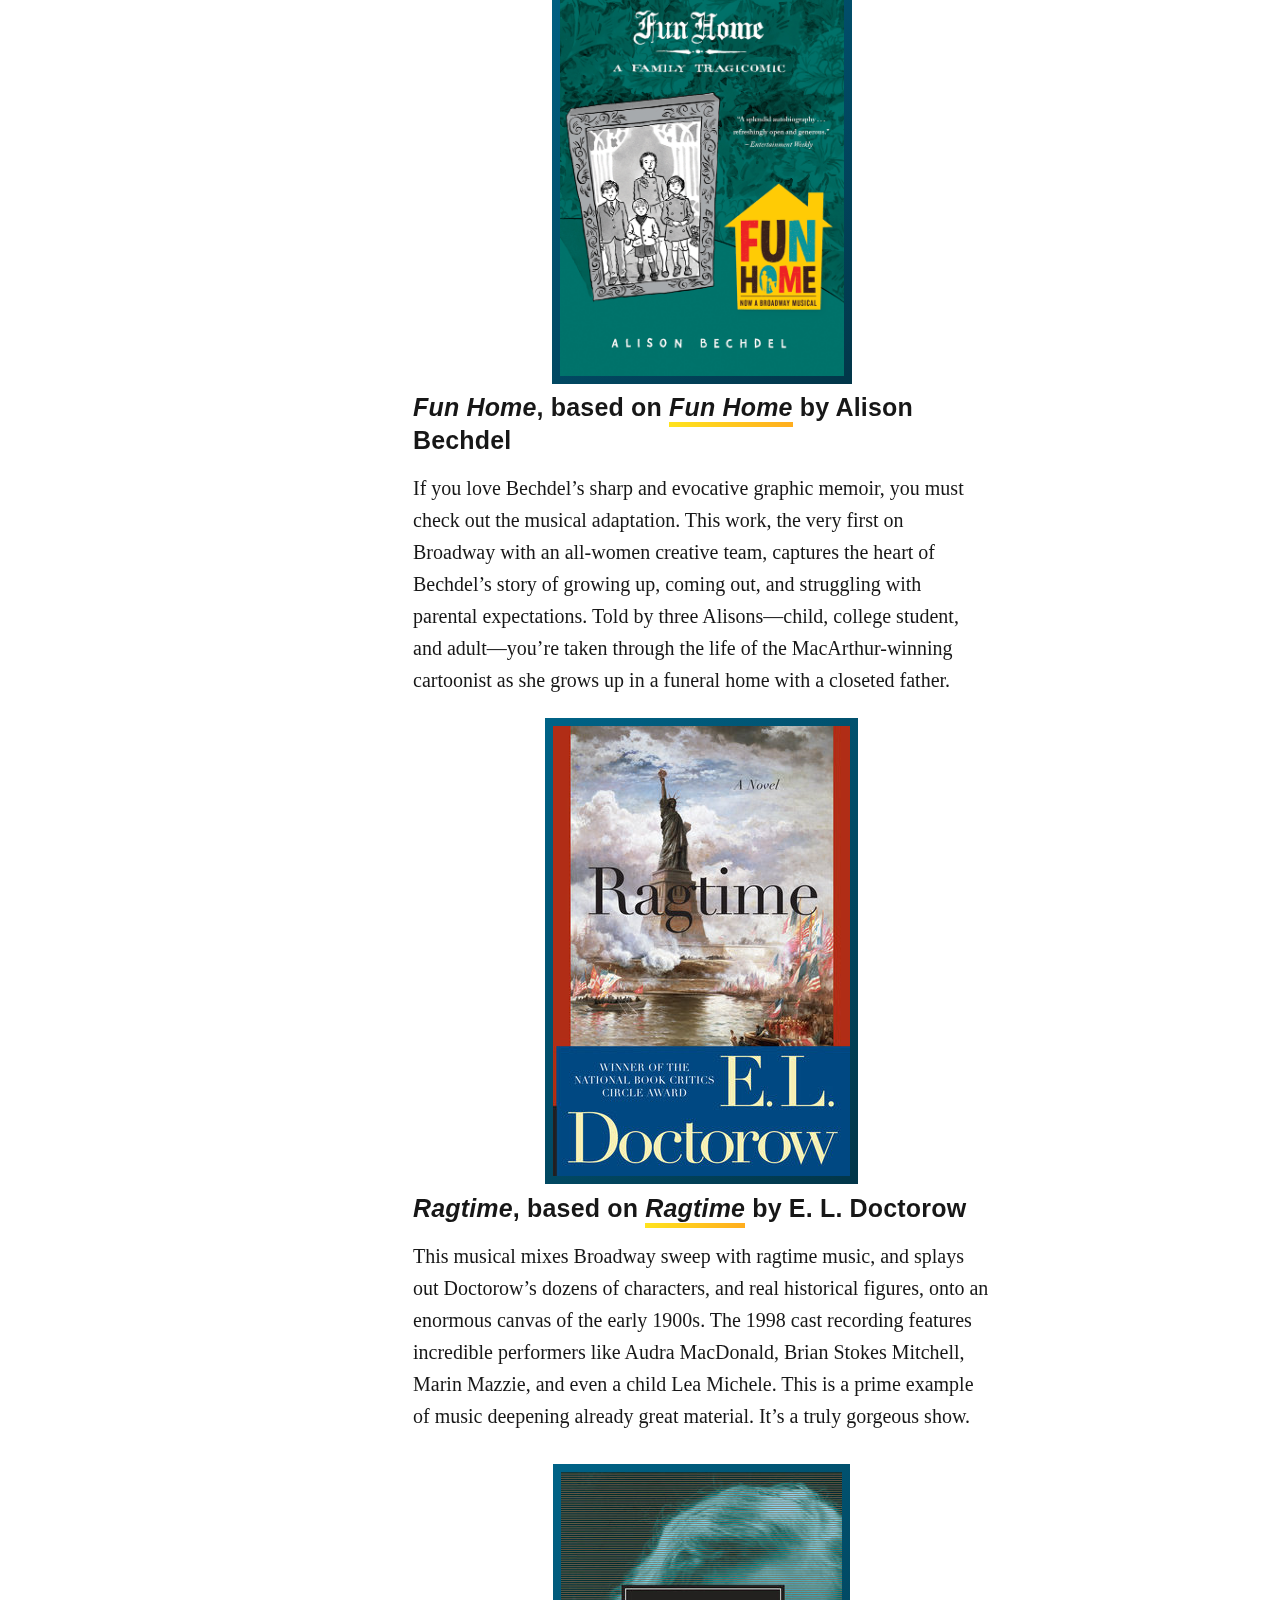
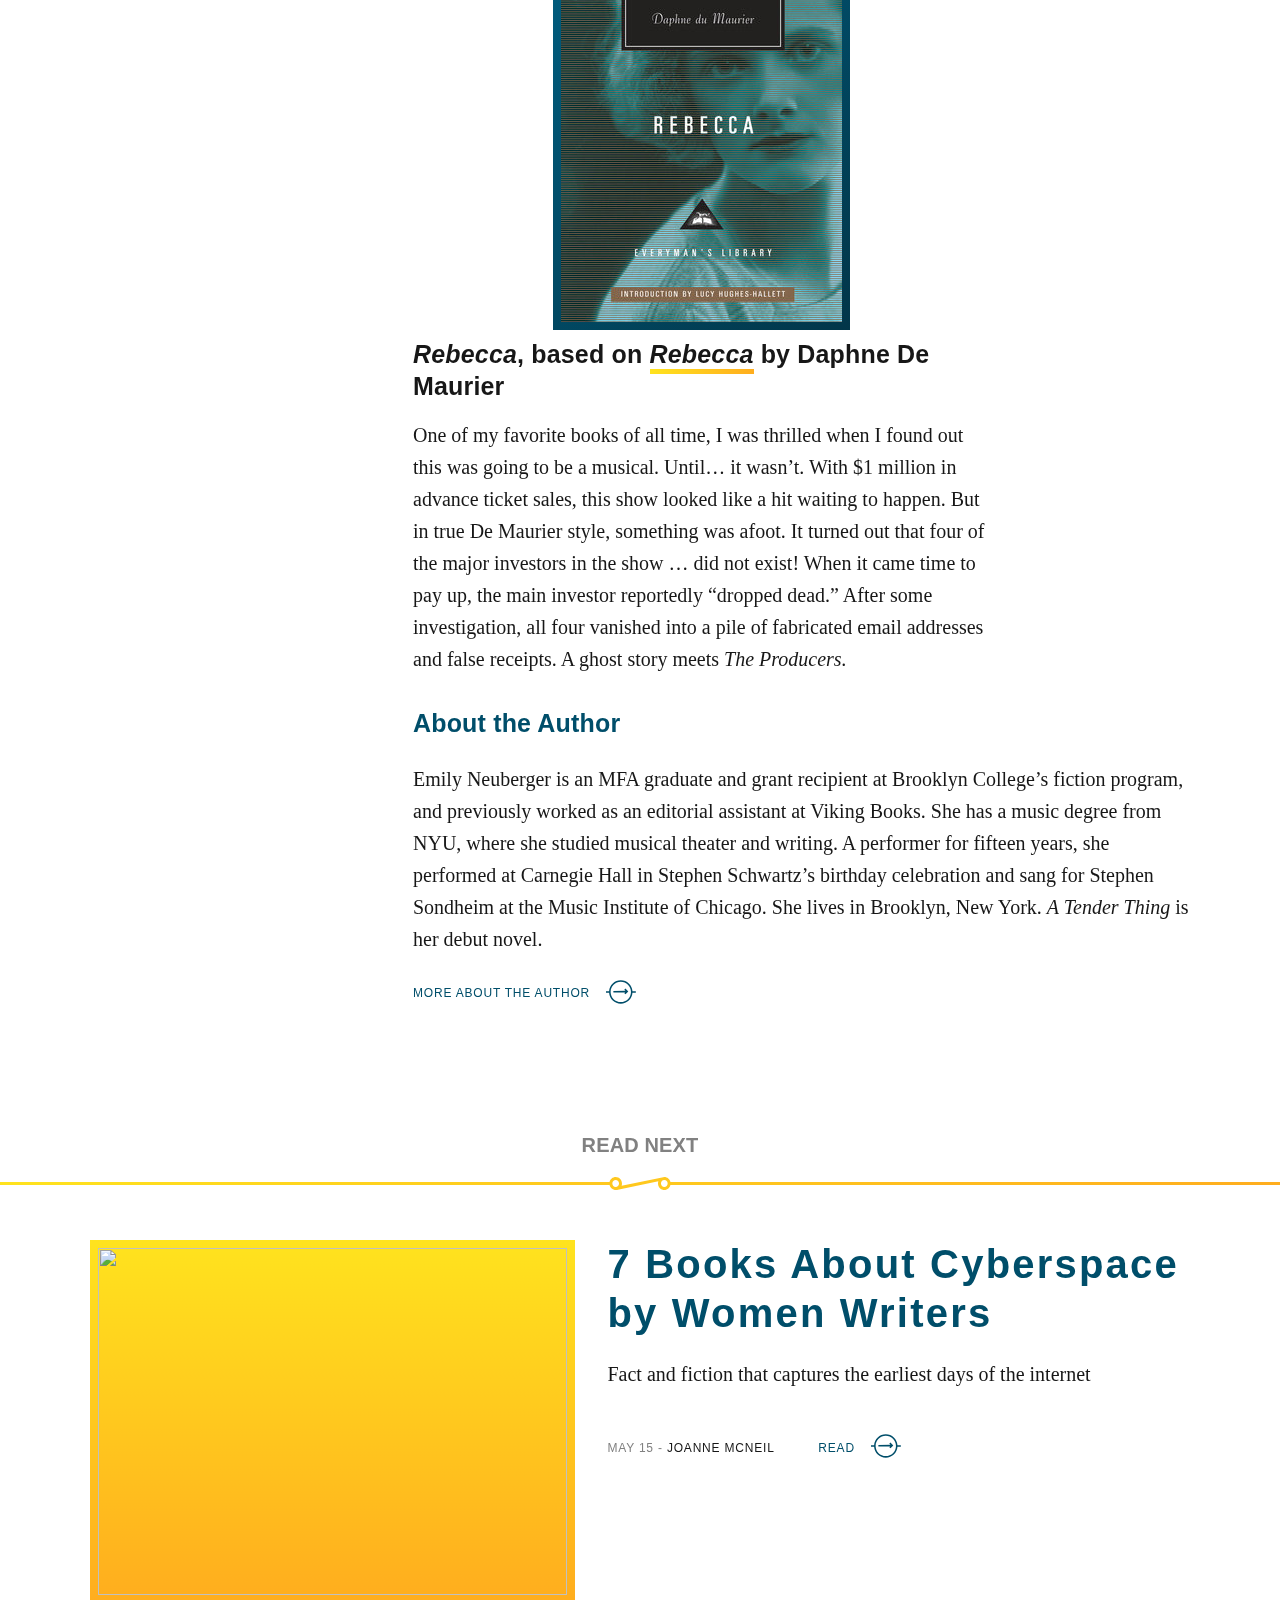
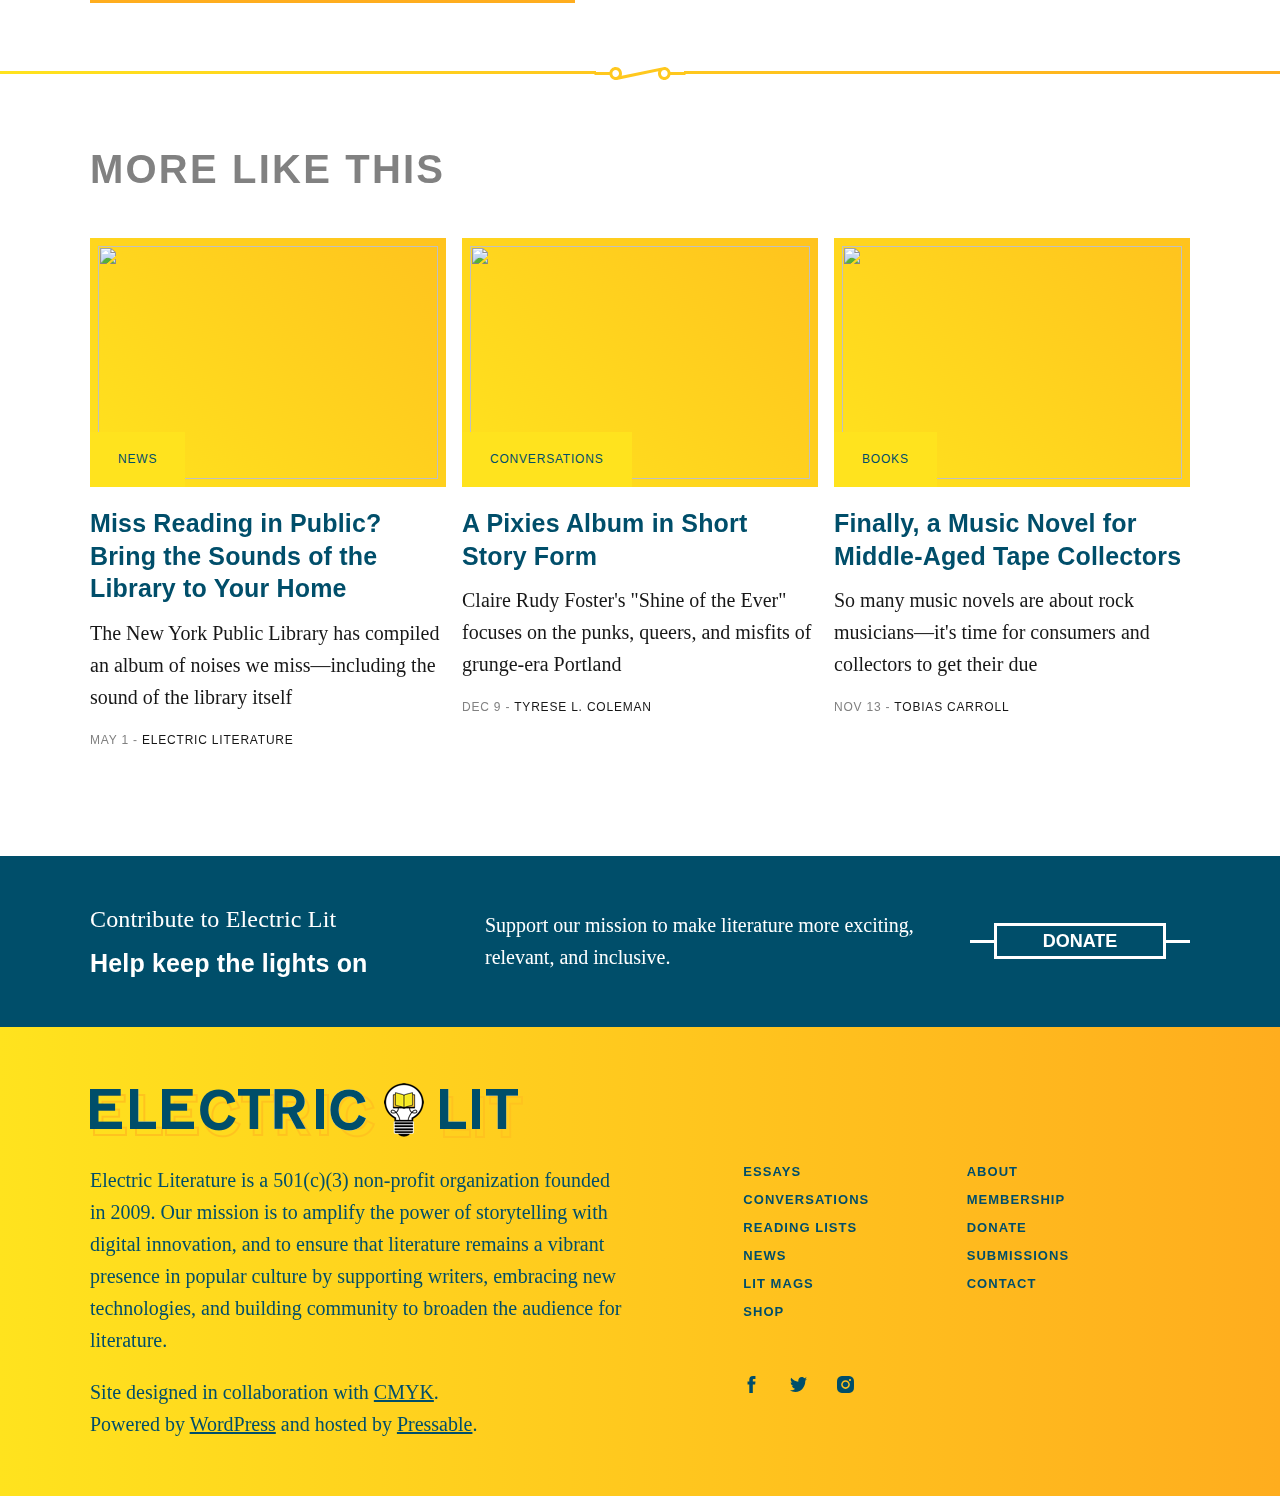
==== commit 94640052: "Add files via upload" ====
--- a/index.html
+++ b/index.html
@@ -1,58 +1,54 @@
-
-<!doctype html>
-<html lang="en-US">
-<head>
-	<meta charset="UTF-8">
+<!DOCTYPE html>
+<!-- saved from url=(0086)https://electricliterature.com/8-musicals-that-you-might-not-know-were-based-on-books/ -->
+<html lang="en-US" class=""><head><meta http-equiv="Content-Type" content="text/html; charset=UTF-8">
+	
 	<meta name="viewport" content="width=device-width, initial-scale=1">
 	<link rel="profile" href="https://gmpg.org/xfn/11">
-	<link rel="stylesheet" href="https://use.typekit.net/gqq1qhm.css">
-
-	<title>The Light Beyond the Horizon - Electric Literature</title>
-<script>window._wca = window._wca || [];</script>
+	<link rel="stylesheet" href="./8 Musicals that You Might Not Know Were Based on Books - Electric Literature_files/gqq1qhm.css">
+
+	<title>8 Musicals that You Might Not Know Were Based on Books - Electric Literature</title>
+<script type="text/javascript" async="" id="gauges-tracker" data-site-id="5c422c7be278046cb12de45c" src="./8 Musicals that You Might Not Know Were Based on Books - Electric Literature_files/track.js.download"></script><script type="text/javascript" async="" src="./8 Musicals that You Might Not Know Were Based on Books - Electric Literature_files/analytics.js.download"></script><script>window._wca = window._wca || [];</script>
 
 <!-- This site is optimized with the Yoast SEO plugin v12.1 - https://yoast.com/wordpress/plugins/seo/ -->
-<meta name="description" content=""/>
-<link rel="canonical" href="https://electricliterature.com/" />
-<meta property="og:locale" content="en_US" />
-<meta property="og:type" content="article" />
-<meta property="og:title" content="The Light Beyond the Horizon - Electric Literature" />
-<meta property="og:description" content="Reaching for goals beyond our reach like the sun beyond the horizon; unrealistic symbolic aspirations or a self-motivated constructive journey. It is the path that is valued more, ‘Little Miss Sunshine’, rather than the pot of gold waiting at the end of the road, ‘The Great Gatsby’." />
-<meta property="og:url" content="https://electricliterature.com/" />
-<meta property="og:site_name" content="Electric Literature" />
-<meta property="article:tag" content="covid" />
-<meta property="article:tag" content="isolation" />
-<meta property="article:tag" content="english" />
-<meta property="article:tag" content="dreams" />
-<meta property="article:tag" content="aspirations" />
-<meta property="article:section" content="essays" />
-<meta property="article:published_time" content="2020-05-19T11:00:00-04:00" />
-<meta property="article:modified_time" content="2020-05-29T15:12:02-04:00" />
-<meta property="og:updated_time" content="2020-05-19T15:12:02-04:00" />
-<meta property="og:image" content="https://149349728.v2.pressablecdn.com/wp-content/uploads/2020/05/2496994474_3f2d35db2c_b.jpg" />
-<meta property="og:image:secure_url" content="https://149349728.v2.pressablecdn.com/wp-content/uploads/2020/05/2496994474_3f2d35db2c_b.jpg" />
-<meta property="og:image:width" content="1024" />
-<meta property="og:image:height" content="731" />
-<meta name="twitter:card" content="summary_large_image" />
-<meta name="twitter:description" content="Albert Camus diagnosed society&#039;s disease in 1947, and it&#039;s much bigger than one virus" />
-<meta name="twitter:title" content="What We Can Learn About the Pandemic from &quot;The Plague&quot; - Electric Literature" />
-<meta name="twitter:image" content="https://149349728.v2.pressablecdn.com/wp-content/uploads/2020/05/2496994474_3f2d35db2c_b.jpg" />
-<script type='application/ld+json' class='yoast-schema-graph yoast-schema-graph--main'>{"@context":"https://schema.org","@graph":[{"@type":"WebSite","@id":"https://electricliterature.com/#website","url":"https://electricliterature.com/","name":"Electric Literature","potentialAction":{"@type":"SearchAction","target":"https://electricliterature.com/?s={search_term_string}","query-input":"required name=search_term_string"}},{"@type":"ImageObject","@id":"https://electricliterature.com/what-we-can-learn-about-the-pandemic-from-the-plague/#primaryimage","url":"https://149349728.v2.pressablecdn.com/wp-content/uploads/2020/05/2496994474_3f2d35db2c_b.jpg","width":1024,"height":731},{"@type":"WebPage","@id":"https://electricliterature.com/what-we-can-learn-about-the-pandemic-from-the-plague/#webpage","url":"https://electricliterature.com/what-we-can-learn-about-the-pandemic-from-the-plague/","inLanguage":"en-US","name":"What We Can Learn About the Pandemic from &quot;The Plague&quot; - Electric Literature","isPartOf":{"@id":"https://electricliterature.com/#website"},"primaryImageOfPage":{"@id":"https://electricliterature.com/what-we-can-learn-about-the-pandemic-from-the-plague/#primaryimage"},"datePublished":"2020-05-14T11:00:00-04:00","dateModified":"2020-05-18T15:12:02-04:00","author":{"@id":"https://electricliterature.com/#/schema/person/76a67b49f27c97e124a09f9a299f3f3c"},"description":"Albert Camus diagnosed society's disease in 1947, and it's much bigger than one virus"},{"@type":["Person"],"@id":"https://electricliterature.com/#/schema/person/76a67b49f27c97e124a09f9a299f3f3c","name":"Jess Zimmerman","image":{"@type":"ImageObject","@id":"https://electricliterature.com/#authorlogo","url":"https://secure.gravatar.com/avatar/b0016b6e02fd033a6e0ff06aa4c0e418?s=96&d=mm&r=g","caption":"Jess Zimmerman"},"sameAs":[]}]}</script>
+<meta name="description" content="The secret literary roots of your favorite Broadway showtunes">
+<link rel="canonical" href="https://electricliterature.com/8-musicals-that-you-might-not-know-were-based-on-books/">
+<meta property="og:locale" content="en_US">
+<meta property="og:type" content="article">
+<meta property="og:title" content="8 Musicals that You Might Not Know Were Based on Books - Electric Literature">
+<meta property="og:description" content="The secret literary roots of your favorite Broadway showtunes">
+<meta property="og:url" content="https://electricliterature.com/8-musicals-that-you-might-not-know-were-based-on-books/">
+<meta property="og:site_name" content="Electric Literature">
+<meta property="article:tag" content="music">
+<meta property="article:tag" content="theater">
+<meta property="article:section" content="Reading Lists">
+<meta property="article:published_time" content="2020-05-18T11:00:00-04:00">
+<meta property="article:modified_time" content="2020-05-18T17:53:12-04:00">
+<meta property="og:updated_time" content="2020-05-18T17:53:12-04:00">
+<meta property="og:image" content="https://149349728.v2.pressablecdn.com/wp-content/uploads/2020/04/peter-lewicki-Wfh650C1OHU-unsplash-scaled-e1587607714126.jpg">
+<meta property="og:image:secure_url" content="https://149349728.v2.pressablecdn.com/wp-content/uploads/2020/04/peter-lewicki-Wfh650C1OHU-unsplash-scaled-e1587607714126.jpg">
+<meta property="og:image:width" content="1500">
+<meta property="og:image:height" content="1000">
+<meta name="twitter:card" content="summary_large_image">
+<meta name="twitter:description" content="The secret literary roots of your favorite Broadway showtunes">
+<meta name="twitter:title" content="8 Musicals that You Might Not Know Were Based on Books - Electric Literature">
+<meta name="twitter:image" content="https://149349728.v2.pressablecdn.com/wp-content/uploads/2020/04/peter-lewicki-Wfh650C1OHU-unsplash-scaled-e1587607714126.jpg">
+<script type="application/ld+json" class="yoast-schema-graph yoast-schema-graph--main">{"@context":"https://schema.org","@graph":[{"@type":"WebSite","@id":"https://electricliterature.com/#website","url":"https://electricliterature.com/","name":"Electric Literature","potentialAction":{"@type":"SearchAction","target":"https://electricliterature.com/?s={search_term_string}","query-input":"required name=search_term_string"}},{"@type":"ImageObject","@id":"https://electricliterature.com/8-musicals-that-you-might-not-know-were-based-on-books/#primaryimage","url":"https://149349728.v2.pressablecdn.com/wp-content/uploads/2020/04/peter-lewicki-Wfh650C1OHU-unsplash-scaled-e1587607714126.jpg","width":1500,"height":1000},{"@type":"WebPage","@id":"https://electricliterature.com/8-musicals-that-you-might-not-know-were-based-on-books/#webpage","url":"https://electricliterature.com/8-musicals-that-you-might-not-know-were-based-on-books/","inLanguage":"en-US","name":"8 Musicals that You Might Not Know Were Based on Books - Electric Literature","isPartOf":{"@id":"https://electricliterature.com/#website"},"primaryImageOfPage":{"@id":"https://electricliterature.com/8-musicals-that-you-might-not-know-were-based-on-books/#primaryimage"},"datePublished":"2020-05-18T11:00:00-04:00","dateModified":"2020-05-18T17:53:12-04:00","author":{"@id":"https://electricliterature.com/#/schema/person/364474585183c8fc0d75adfd52c80486"},"description":"The secret literary roots of your favorite Broadway showtunes"},{"@type":["Person"],"@id":"https://electricliterature.com/#/schema/person/364474585183c8fc0d75adfd52c80486","name":"Jo Lou","image":{"@type":"ImageObject","@id":"https://electricliterature.com/#authorlogo","url":"https://secure.gravatar.com/avatar/92088957a4a938cdf86b08417f9899d1?s=96&d=mm&r=g","caption":"Jo Lou"},"sameAs":[]}]}</script>
 <!-- / Yoast SEO plugin. -->
 
-<link rel='dns-prefetch' href='//chimpstatic.com' />
-<link rel='dns-prefetch' href='//stats.wp.com' />
-<link rel='dns-prefetch' href='//cdn.jsdelivr.net' />
-<link rel='dns-prefetch' href='//www.googletagservices.com' />
-<link rel='dns-prefetch' href='//a.opmnstr.com' />
-<link rel='dns-prefetch' href='//s.w.org' />
-<link rel="alternate" type="application/rss+xml" title="Electric Literature &raquo; Feed" href="https://electricliterature.com/feed/" />
-<link rel="alternate" type="application/rss+xml" title="Electric Literature &raquo; Comments Feed" href="https://electricliterature.com/comments/feed/" />
-<link rel="alternate" type="application/rss+xml" title="Electric Literature &raquo; What We Can Learn About the Pandemic from &#8220;The Plague&#8221; Comments Feed" href="https://electricliterature.com/what-we-can-learn-about-the-pandemic-from-the-plague/feed/" />
+<link rel="dns-prefetch" href="https://chimpstatic.com/">
+<link rel="dns-prefetch" href="https://stats.wp.com/">
+<link rel="dns-prefetch" href="https://cdn.jsdelivr.net/">
+<link rel="dns-prefetch" href="https://www.googletagservices.com/">
+<link rel="dns-prefetch" href="https://a.opmnstr.com/">
+<link rel="dns-prefetch" href="https://s.w.org/">
+<link rel="alternate" type="application/rss+xml" title="Electric Literature » Feed" href="https://electricliterature.com/feed/">
+<link rel="alternate" type="application/rss+xml" title="Electric Literature » Comments Feed" href="https://electricliterature.com/comments/feed/">
+<link rel="alternate" type="application/rss+xml" title="Electric Literature » 8 Musicals that You Might Not Know Were Based on Books Comments Feed" href="https://electricliterature.com/8-musicals-that-you-might-not-know-were-based-on-books/feed/">
 		<script type="text/javascript">
 			window._wpemojiSettings = {"baseUrl":"https:\/\/s.w.org\/images\/core\/emoji\/12.0.0-1\/72x72\/","ext":".png","svgUrl":"https:\/\/s.w.org\/images\/core\/emoji\/12.0.0-1\/svg\/","svgExt":".svg","source":{"concatemoji":"https:\/\/electricliterature.com\/wp-includes\/js\/wp-emoji-release.min.js?ver=5.4.1"}};
 			/*! This file is auto-generated */
 			!function(e,a,t){var r,n,o,i,p=a.createElement("canvas"),s=p.getContext&&p.getContext("2d");function c(e,t){var a=String.fromCharCode;s.clearRect(0,0,p.width,p.height),s.fillText(a.apply(this,e),0,0);var r=p.toDataURL();return s.clearRect(0,0,p.width,p.height),s.fillText(a.apply(this,t),0,0),r===p.toDataURL()}function l(e){if(!s||!s.fillText)return!1;switch(s.textBaseline="top",s.font="600 32px Arial",e){case"flag":return!c([127987,65039,8205,9895,65039],[127987,65039,8203,9895,65039])&&(!c([55356,56826,55356,56819],[55356,56826,8203,55356,56819])&&!c([55356,57332,56128,56423,56128,56418,56128,56421,56128,56430,56128,56423,56128,56447],[55356,57332,8203,56128,56423,8203,56128,56418,8203,56128,56421,8203,56128,56430,8203,56128,56423,8203,56128,56447]));case"emoji":return!c([55357,56424,55356,57342,8205,55358,56605,8205,55357,56424,55356,57340],[55357,56424,55356,57342,8203,55358,56605,8203,55357,56424,55356,57340])}return!1}function d(e){var t=a.createElement("script");t.src=e,t.defer=t.type="text/javascript",a.getElementsByTagName("head")[0].appendChild(t)}for(i=Array("flag","emoji"),t.supports={everything:!0,everythingExceptFlag:!0},o=0;o<i.length;o++)t.supports[i[o]]=l(i[o]),t.supports.everything=t.supports.everything&&t.supports[i[o]],"flag"!==i[o]&&(t.supports.everythingExceptFlag=t.supports.everythingExceptFlag&&t.supports[i[o]]);t.supports.everythingExceptFlag=t.supports.everythingExceptFlag&&!t.supports.flag,t.DOMReady=!1,t.readyCallback=function(){t.DOMReady=!0},t.supports.everything||(n=function(){t.readyCallback()},a.addEventListener?(a.addEventListener("DOMContentLoaded",n,!1),e.addEventListener("load",n,!1)):(e.attachEvent("onload",n),a.attachEvent("onreadystatechange",function(){"complete"===a.readyState&&t.readyCallback()})),(r=t.source||{}).concatemoji?d(r.concatemoji):r.wpemoji&&r.twemoji&&(d(r.twemoji),d(r.wpemoji)))}(window,document,window._wpemojiSettings);
-		</script>
+		</script><script src="./8 Musicals that You Might Not Know Were Based on Books - Electric Literature_files/wp-emoji-release.min.js.download" type="text/javascript" defer=""></script>
 		<style type="text/css">
 img.wp-smiley,
 img.emoji {
@@ -67,55 +63,55 @@
 	padding: 0 !important;
 }
 </style>
-	<link rel='stylesheet' id='wp-block-library-css'  href='https://149349728.v2.pressablecdn.com/wp-includes/css/dist/block-library/style.min.css?ver=5.4.1' type='text/css' media='all' />
-<style id='wp-block-library-inline-css' type='text/css'>
+	<link rel="stylesheet" id="wp-block-library-css" href="./8 Musicals that You Might Not Know Were Based on Books - Electric Literature_files/style.min.css" type="text/css" media="all">
+<style id="wp-block-library-inline-css" type="text/css">
 .has-text-align-justify{text-align:justify;}
 </style>
-<link rel='stylesheet' id='wc-block-style-css'  href='https://149349728.v2.pressablecdn.com/wp-content/plugins/woocommerce/packages/woocommerce-blocks/build/style.css?ver=2.5.11' type='text/css' media='all' />
-<link rel='stylesheet' id='follow-up-emails-css'  href='https://149349728.v2.pressablecdn.com/wp-content/plugins/woocommerce-follow-up-emails/templates/followups.css?ver=4.8.30' type='text/css' media='all' />
-<link rel='stylesheet' id='woocommerce-layout-css'  href='https://149349728.v2.pressablecdn.com/wp-content/plugins/woocommerce/assets/css/woocommerce-layout.css?ver=3.9.2' type='text/css' media='all' />
-<style id='woocommerce-layout-inline-css' type='text/css'>
+<link rel="stylesheet" id="wc-block-style-css" href="./8 Musicals that You Might Not Know Were Based on Books - Electric Literature_files/style.css" type="text/css" media="all">
+<link rel="stylesheet" id="follow-up-emails-css" href="./8 Musicals that You Might Not Know Were Based on Books - Electric Literature_files/followups.css" type="text/css" media="all">
+<link rel="stylesheet" id="woocommerce-layout-css" href="./8 Musicals that You Might Not Know Were Based on Books - Electric Literature_files/woocommerce-layout.css" type="text/css" media="all">
+<style id="woocommerce-layout-inline-css" type="text/css">
 
 	.infinite-scroll .woocommerce-pagination {
 		display: none;
 	}
 </style>
-<link rel='stylesheet' id='woocommerce-smallscreen-css'  href='https://149349728.v2.pressablecdn.com/wp-content/plugins/woocommerce/assets/css/woocommerce-smallscreen.css?ver=3.9.2' type='text/css' media='only screen and (max-width: 768px)' />
-<link rel='stylesheet' id='woocommerce-general-css'  href='https://149349728.v2.pressablecdn.com/wp-content/plugins/woocommerce/assets/css/woocommerce.css?ver=3.9.2' type='text/css' media='all' />
-<style id='woocommerce-inline-inline-css' type='text/css'>
+<link rel="stylesheet" id="woocommerce-smallscreen-css" href="./8 Musicals that You Might Not Know Were Based on Books - Electric Literature_files/woocommerce-smallscreen.css" type="text/css" media="only screen and (max-width: 768px)">
+<link rel="stylesheet" id="woocommerce-general-css" href="./8 Musicals that You Might Not Know Were Based on Books - Electric Literature_files/woocommerce.css" type="text/css" media="all">
+<style id="woocommerce-inline-inline-css" type="text/css">
 .woocommerce form .form-row .required { visibility: visible; }
 </style>
-<link rel='stylesheet' id='woocommerce-nyp-css'  href='https://149349728.v2.pressablecdn.com/wp-content/plugins/woocommerce-name-your-price/assets/css/name-your-price.css?ver=2.11.7' type='text/css' media='all' />
-<link rel='stylesheet' id='wordpress-popular-posts-css-css'  href='https://149349728.v2.pressablecdn.com/wp-content/plugins/wordpress-popular-posts/assets/css/wpp.css?ver=5.0.2' type='text/css' media='all' />
-<link rel='stylesheet' id='theme-name-style-css'  href='https://149349728.v2.pressablecdn.com/wp-content/themes/electric-lit/dist/style.css' type='text/css' media='all' />
-<link rel='stylesheet' id='slick-style-css'  href='//cdn.jsdelivr.net/jquery.slick/1.5.9/slick.css?ver=5.4.1' type='text/css' media='all' />
-<link rel='stylesheet' id='jetpack_css-css'  href='https://149349728.v2.pressablecdn.com/wp-content/plugins/jetpack/css/jetpack.css?ver=8.5' type='text/css' media='all' />
-<script type='text/javascript' src='https://149349728.v2.pressablecdn.com/wp-includes/js/jquery/jquery.js?ver=1.12.4-wp'></script>
-<script type='text/javascript' src='https://149349728.v2.pressablecdn.com/wp-includes/js/jquery/jquery-migrate.min.js?ver=1.4.1'></script>
-<script type='text/javascript'>
+<link rel="stylesheet" id="woocommerce-nyp-css" href="./8 Musicals that You Might Not Know Were Based on Books - Electric Literature_files/name-your-price.css" type="text/css" media="all">
+<link rel="stylesheet" id="wordpress-popular-posts-css-css" href="./8 Musicals that You Might Not Know Were Based on Books - Electric Literature_files/wpp.css" type="text/css" media="all">
+<link rel="stylesheet" id="theme-name-style-css" href="./8 Musicals that You Might Not Know Were Based on Books - Electric Literature_files/style(1).css" type="text/css" media="all">
+<link rel="stylesheet" id="slick-style-css" href="./8 Musicals that You Might Not Know Were Based on Books - Electric Literature_files/slick.css" type="text/css" media="all">
+<link rel="stylesheet" id="jetpack_css-css" href="./8 Musicals that You Might Not Know Were Based on Books - Electric Literature_files/jetpack.css" type="text/css" media="all">
+<script type="text/javascript" src="./8 Musicals that You Might Not Know Were Based on Books - Electric Literature_files/jquery.js.download"></script>
+<script type="text/javascript" src="./8 Musicals that You Might Not Know Were Based on Books - Electric Literature_files/jquery-migrate.min.js.download"></script>
+<script type="text/javascript">
 /* <![CDATA[ */
 var FUE = {"ajaxurl":"https:\/\/electricliterature.com\/wp-admin\/admin-ajax.php","ajax_loader":"https:\/\/electricliterature.com\/wp-content\/plugins\/woocommerce-follow-up-emails\/templates\/images\/ajax-loader.gif"};
 /* ]]> */
 </script>
-<script type='text/javascript' src='https://149349728.v2.pressablecdn.com/wp-content/plugins/woocommerce-follow-up-emails/templates/js/fue-account-subscriptions.js?ver=4.8.30'></script>
-<script type='text/javascript'>
+<script type="text/javascript" src="./8 Musicals that You Might Not Know Were Based on Books - Electric Literature_files/fue-account-subscriptions.js.download"></script>
+<script type="text/javascript">
 /* <![CDATA[ */
-var wpp_params = {"sampling_active":"1","sampling_rate":"100","ajax_url":"https:\/\/electricliterature.com\/wp-json\/wordpress-popular-posts\/v1\/popular-posts","ID":"129332","token":"ef16900fba","debug":"1"};
+var wpp_params = {"sampling_active":"1","sampling_rate":"100","ajax_url":"https:\/\/electricliterature.com\/wp-json\/wordpress-popular-posts\/v1\/popular-posts","ID":"127363","token":"dafe4c1215","debug":"1"};
 /* ]]> */
 </script>
-<script type='text/javascript' src='https://149349728.v2.pressablecdn.com/wp-content/plugins/wordpress-popular-posts/assets/js/wpp-5.0.0.min.js?ver=5.0.2'></script>
-<script async type='text/javascript' src='https://stats.wp.com/s-202021.js'></script>
-<script type='text/javascript' defer="defer" src='//cdn.jsdelivr.net/jquery.slick/1.6.0/slick.min.js?ver=5.4.1'></script>
-<script type='text/javascript' data-cfasync="false" id="omapi-script" async="async" src='https://a.opmnstr.com/app/js/api.min.js'></script>
-<link rel='https://api.w.org/' href='https://electricliterature.com/wp-json/' />
-<link rel="EditURI" type="application/rsd+xml" title="RSD" href="https://electricliterature.com/xmlrpc.php?rsd" />
-<link rel="wlwmanifest" type="application/wlwmanifest+xml" href="https://electricliterature.com/wp-includes/wlwmanifest.xml" /> 
-
-<link rel='shortlink' href='https://wp.me/p4FNqI-xE0' />
-<link rel="alternate" type="application/json+oembed" href="https://electricliterature.com/wp-json/oembed/1.0/embed?url=https%3A%2F%2Felectricliterature.com%2Fwhat-we-can-learn-about-the-pandemic-from-the-plague%2F" />
-<link rel="alternate" type="text/xml+oembed" href="https://electricliterature.com/wp-json/oembed/1.0/embed?url=https%3A%2F%2Felectricliterature.com%2Fwhat-we-can-learn-about-the-pandemic-from-the-plague%2F&#038;format=xml" />
-
-		<script async src="https://www.googletagmanager.com/gtag/js?id=UA-51237042-2"></script>
+<script type="text/javascript" src="./8 Musicals that You Might Not Know Were Based on Books - Electric Literature_files/wpp-5.0.0.min.js.download"></script>
+<script async="" type="text/javascript" src="./8 Musicals that You Might Not Know Were Based on Books - Electric Literature_files/s-202021.js.download"></script>
+<script type="text/javascript" defer="defer" src="./8 Musicals that You Might Not Know Were Based on Books - Electric Literature_files/slick.min.js.download"></script>
+<script type="text/javascript" data-cfasync="false" id="omapi-script" async="async" src="./8 Musicals that You Might Not Know Were Based on Books - Electric Literature_files/api.min.js.download"></script>
+<link rel="https://api.w.org/" href="https://electricliterature.com/wp-json/">
+<link rel="EditURI" type="application/rsd+xml" title="RSD" href="https://electricliterature.com/xmlrpc.php?rsd">
+<link rel="wlwmanifest" type="application/wlwmanifest+xml" href="https://electricliterature.com/wp-includes/wlwmanifest.xml"> 
+
+<link rel="shortlink" href="https://wp.me/p4FNqI-x8f">
+<link rel="alternate" type="application/json+oembed" href="https://electricliterature.com/wp-json/oembed/1.0/embed?url=https%3A%2F%2Felectricliterature.com%2F8-musicals-that-you-might-not-know-were-based-on-books%2F">
+<link rel="alternate" type="text/xml+oembed" href="https://electricliterature.com/wp-json/oembed/1.0/embed?url=https%3A%2F%2Felectricliterature.com%2F8-musicals-that-you-might-not-know-were-based-on-books%2F&amp;format=xml">
+
+		<script async="" src="./8 Musicals that You Might Not Know Were Based on Books - Electric Literature_files/js"></script>
 		<script>
 			window.dataLayer = window.dataLayer || [];
 			function gtag(){dataLayer.push(arguments);}
@@ -123,9 +119,9 @@
 			gtag('config', 'UA-51237042-2');
 		</script>
 
-	<meta name="referrer" content="always"/>
-<link rel='dns-prefetch' href='//v0.wordpress.com'/>
-<style type='text/css'>img#wpstats{display:none}</style><link rel="pingback" href="https://electricliterature.com/xmlrpc.php">	<script type="text/javascript">
+	<meta name="referrer" content="always">
+<link rel="dns-prefetch" href="https://v0.wordpress.com/">
+<style type="text/css">img#wpstats{display:none}</style><link rel="pingback" href="https://electricliterature.com/xmlrpc.php">	<script type="text/javascript">
 		var ajaxurl = 'https://electricliterature.com/wp-admin/admin-ajax.php';
 		var templateurl = 'https://electricliterature.com/wp-content/themes/electric-lit';
 		var homeurl = 'https://electricliterature.com';
@@ -135,46 +131,46 @@
 
 	</script>
 	<noscript><style>.woocommerce-product-gallery{ opacity: 1 !important; }</style></noscript>
-	<style type="text/css">.recentcomments a{display:inline !important;padding:0 !important;margin:0 !important;}</style><link rel="icon" href="https://149349728.v2.pressablecdn.com/wp-content/uploads/2019/02/favicon.jpeg" sizes="32x32" />
-<link rel="icon" href="https://149349728.v2.pressablecdn.com/wp-content/uploads/2019/02/favicon.jpeg" sizes="192x192" />
-<link rel="apple-touch-icon" href="https://149349728.v2.pressablecdn.com/wp-content/uploads/2019/02/favicon.jpeg" />
-<meta name="msapplication-TileImage" content="https://149349728.v2.pressablecdn.com/wp-content/uploads/2019/02/favicon.jpeg" />
-
-</head>
-
-<body class="post-template-default single single-post postid-129332 single-format-standard wp-custom-logo theme-electric-lit woocommerce-no-js">
+	<style type="text/css">.recentcomments a{display:inline !important;padding:0 !important;margin:0 !important;}</style><link rel="icon" href="https://149349728.v2.pressablecdn.com/wp-content/uploads/2019/02/favicon.jpeg" sizes="32x32">
+<link rel="icon" href="https://149349728.v2.pressablecdn.com/wp-content/uploads/2019/02/favicon.jpeg" sizes="192x192">
+<link rel="apple-touch-icon" href="https://149349728.v2.pressablecdn.com/wp-content/uploads/2019/02/favicon.jpeg">
+<meta name="msapplication-TileImage" content="https://149349728.v2.pressablecdn.com/wp-content/uploads/2019/02/favicon.jpeg">
+
+<style type="text/css">@-webkit-keyframes bounce{0%,20%,50%,80%,to{-webkit-transform:translateY(0);transform:translateY(0)}40%{-webkit-transform:translateY(-30px);transform:translateY(-30px)}60%{-webkit-transform:translateY(-15px);transform:translateY(-15px)}}@keyframes bounce{0%,20%,50%,80%,to{-webkit-transform:translateY(0);transform:translateY(0)}40%{-webkit-transform:translateY(-30px);transform:translateY(-30px)}60%{-webkit-transform:translateY(-15px);transform:translateY(-15px)}}.om-animation-bounce{-webkit-animation-duration:1s;animation-duration:1s;-webkit-animation-fill-mode:both;animation-fill-mode:both;-webkit-animation-name:bounce;animation-name:bounce}@-webkit-keyframes bounceIn{0%{opacity:0;-webkit-transform:scale(.3);transform:scale(.3)}50%{opacity:1;-webkit-transform:scale(1.05);transform:scale(1.05)}70%{-webkit-transform:scale(.9);transform:scale(.9)}to{opacity:1;-webkit-transform:scale(1);transform:scale(1)}}@keyframes bounceIn{0%{opacity:0;-webkit-transform:scale(.3);transform:scale(.3)}50%{opacity:1;-webkit-transform:scale(1.05);transform:scale(1.05)}70%{-webkit-transform:scale(.9);transform:scale(.9)}to{opacity:1;-webkit-transform:scale(1);transform:scale(1)}}.om-animation-bounce-in{-webkit-animation-duration:1s;animation-duration:1s;-webkit-animation-name:bounceIn;animation-name:bounceIn}@-webkit-keyframes bounceInDown{0%{opacity:0;-webkit-transform:translateY(-2000px);transform:translateY(-2000px)}60%{opacity:1;-webkit-transform:translateY(30px);transform:translateY(30px)}80%{-webkit-transform:translateY(-10px);transform:translateY(-10px)}to{-webkit-transform:translateY(0);transform:translateY(0)}}@keyframes bounceInDown{0%{opacity:0;-webkit-transform:translateY(-2000px);transform:translateY(-2000px)}60%{opacity:1;-webkit-transform:translateY(30px);transform:translateY(30px)}80%{-webkit-transform:translateY(-10px);transform:translateY(-10px)}to{-webkit-transform:translateY(0);transform:translateY(0)}}.om-animation-bounce-in-down{-webkit-animation-duration:1s;animation-duration:1s;-webkit-animation-name:bounceInDown;animation-name:bounceInDown}@-webkit-keyframes bounceInLeft{0%{opacity:0;-webkit-transform:translateX(-2000px);transform:translateX(-2000px)}60%{opacity:1;-webkit-transform:translateX(30px);transform:translateX(30px)}80%{-webkit-transform:translateX(-10px);transform:translateX(-10px)}to{-webkit-transform:translateX(0);transform:translateX(0)}}@keyframes bounceInLeft{0%{opacity:0;-webkit-transform:translateX(-2000px);transform:translateX(-2000px)}60%{opacity:1;-webkit-transform:translateX(30px);transform:translateX(30px)}80%{-webkit-transform:translateX(-10px);transform:translateX(-10px)}to{-webkit-transform:translateX(0);transform:translateX(0)}}.om-animation-bounce-in-left{-webkit-animation-duration:1s;animation-duration:1s;-webkit-animation-name:bounceInLeft;animation-name:bounceInLeft}@-webkit-keyframes bounceInRight{0%{opacity:0;-webkit-transform:translateX(2000px);transform:translateX(2000px)}60%{opacity:1;-webkit-transform:translateX(-30px);transform:translateX(-30px)}80%{-webkit-transform:translateX(10px);transform:translateX(10px)}to{-webkit-transform:translateX(0);transform:translateX(0)}}@keyframes bounceInRight{0%{opacity:0;-webkit-transform:translateX(2000px);transform:translateX(2000px)}60%{opacity:1;-webkit-transform:translateX(-30px);transform:translateX(-30px)}80%{-webkit-transform:translateX(10px);transform:translateX(10px)}to{-webkit-transform:translateX(0);transform:translateX(0)}}.om-animation-bounce-in-right{-webkit-animation-duration:1s;animation-duration:1s;-webkit-animation-name:bounceInRight;animation-name:bounceInRight}@-webkit-keyframes bounceInUp{0%{opacity:0;-webkit-transform:translateY(2000px);transform:translateY(2000px)}60%{opacity:1;-webkit-transform:translateY(-30px);transform:translateY(-30px)}80%{-webkit-transform:translateY(10px);transform:translateY(10px)}to{-webkit-transform:translateY(0);transform:translateY(0)}}@keyframes bounceInUp{0%{opacity:0;-webkit-transform:translateY(2000px);transform:translateY(2000px)}60%{opacity:1;-webkit-transform:translateY(-30px);transform:translateY(-30px)}80%{-webkit-transform:translateY(10px);transform:translateY(10px)}to{-webkit-transform:translateY(0);transform:translateY(0)}}.om-animation-bounce-in-up{-webkit-animation-duration:1s;animation-duration:1s;-webkit-animation-name:bounceInUp;animation-name:bounceInUp}@-webkit-keyframes flash{0%,50%,to{opacity:1}25%,75%{opacity:0}}@keyframes flash{0%,50%,to{opacity:1}25%,75%{opacity:0}}.om-animation-flash{-webkit-animation-duration:1s;animation-duration:1s;-webkit-animation-fill-mode:both;animation-fill-mode:both;-webkit-animation-name:flash;animation-name:flash}@-webkit-keyframes flip{0%{-webkit-transform:perspective(800px) translateZ(0) rotateY(0) scale(1);transform:perspective(800px) translateZ(0) rotateY(0) scale(1);-webkit-animation-timing-function:ease-out;animation-timing-function:ease-out}40%{-webkit-transform:perspective(800px) translateZ(150px) rotateY(170deg) scale(1);transform:perspective(800px) translateZ(150px) rotateY(170deg) scale(1);-webkit-animation-timing-function:ease-out;animation-timing-function:ease-out}50%{-webkit-transform:perspective(800px) translateZ(150px) rotateY(190deg) scale(1);transform:perspective(800px) translateZ(150px) rotateY(190deg) scale(1);-webkit-animation-timing-function:ease-in;animation-timing-function:ease-in}80%{-webkit-transform:perspective(800px) translateZ(0) rotateY(1turn) scale(.95);transform:perspective(800px) translateZ(0) rotateY(1turn) scale(.95);-webkit-animation-timing-function:ease-in;animation-timing-function:ease-in}to{-webkit-transform:perspective(800px) translateZ(0) rotateY(1turn) scale(1);transform:perspective(800px) translateZ(0) rotateY(1turn) scale(1);-webkit-animation-timing-function:ease-in;animation-timing-function:ease-in}}@keyframes flip{0%{-webkit-transform:perspective(800px) translateZ(0) rotateY(0) scale(1);transform:perspective(800px) translateZ(0) rotateY(0) scale(1);-webkit-animation-timing-function:ease-out;animation-timing-function:ease-out}40%{-webkit-transform:perspective(800px) translateZ(150px) rotateY(170deg) scale(1);transform:perspective(800px) translateZ(150px) rotateY(170deg) scale(1);-webkit-animation-timing-function:ease-out;animation-timing-function:ease-out}50%{-webkit-transform:perspective(800px) translateZ(150px) rotateY(190deg) scale(1);transform:perspective(800px) translateZ(150px) rotateY(190deg) scale(1);-webkit-animation-timing-function:ease-in;animation-timing-function:ease-in}80%{-webkit-transform:perspective(800px) translateZ(0) rotateY(1turn) scale(.95);transform:perspective(800px) translateZ(0) rotateY(1turn) scale(.95);-webkit-animation-timing-function:ease-in;animation-timing-function:ease-in}to{-webkit-transform:perspective(800px) translateZ(0) rotateY(1turn) scale(1);transform:perspective(800px) translateZ(0) rotateY(1turn) scale(1);-webkit-animation-timing-function:ease-in;animation-timing-function:ease-in}}.om-animation-flip{-webkit-animation-duration:1s;animation-duration:1s;-webkit-backface-visibility:visible;backface-visibility:visible;-webkit-animation-name:flip;animation-name:flip}@-webkit-keyframes flipInX{0%{-webkit-transform:perspective(800px) rotateX(90deg);transform:perspective(800px) rotateX(90deg);opacity:0}40%{-webkit-transform:perspective(800px) rotateX(-10deg);transform:perspective(800px) rotateX(-10deg)}70%{-webkit-transform:perspective(800px) rotateX(10deg);transform:perspective(800px) rotateX(10deg)}to{-webkit-transform:perspective(800px) rotateX(0deg);transform:perspective(800px) rotateX(0deg);opacity:1}}@keyframes flipInX{0%{-webkit-transform:perspective(800px) rotateX(90deg);transform:perspective(800px) rotateX(90deg);opacity:0}40%{-webkit-transform:perspective(800px) rotateX(-10deg);transform:perspective(800px) rotateX(-10deg)}70%{-webkit-transform:perspective(800px) rotateX(10deg);transform:perspective(800px) rotateX(10deg)}to{-webkit-transform:perspective(800px) rotateX(0deg);transform:perspective(800px) rotateX(0deg);opacity:1}}.om-animation-flip-down{-webkit-animation-duration:1s;animation-duration:1s;-webkit-backface-visibility:visible;backface-visibility:visible;-webkit-animation-name:flipInX;animation-name:flipInX}@-webkit-keyframes flipInY{0%{-webkit-transform:perspective(800px) rotateY(90deg);transform:perspective(800px) rotateY(90deg);opacity:0}40%{-webkit-transform:perspective(800px) rotateY(-10deg);transform:perspective(800px) rotateY(-10deg)}70%{-webkit-transform:perspective(800px) rotateY(10deg);transform:perspective(800px) rotateY(10deg)}to{-webkit-transform:perspective(800px) rotateY(0deg);transform:perspective(800px) rotateY(0deg);opacity:1}}@keyframes flipInY{0%{-webkit-transform:perspective(800px) rotateY(90deg);transform:perspective(800px) rotateY(90deg);opacity:0}40%{-webkit-transform:perspective(800px) rotateY(-10deg);transform:perspective(800px) rotateY(-10deg)}70%{-webkit-transform:perspective(800px) rotateY(10deg);transform:perspective(800px) rotateY(10deg)}to{-webkit-transform:perspective(800px) rotateY(0deg);transform:perspective(800px) rotateY(0deg);opacity:1}}.om-animation-flip-side{-webkit-animation-duration:1s;animation-duration:1s;-webkit-backface-visibility:visible;backface-visibility:visible;-webkit-animation-name:flipInY;animation-name:flipInY}@-webkit-keyframes lightSpeedIn{0%{-webkit-transform:translateX(100%) skewX(-30deg);transform:translateX(100%) skewX(-30deg);opacity:0}60%{-webkit-transform:translateX(-20%) skewX(30deg);transform:translateX(-20%) skewX(30deg);opacity:1}80%{-webkit-transform:translateX(0) skewX(-15deg);transform:translateX(0) skewX(-15deg);opacity:1}to{-webkit-transform:translateX(0) skewX(0deg);transform:translateX(0) skewX(0deg);opacity:1}}@keyframes lightSpeedIn{0%{-webkit-transform:translateX(100%) skewX(-30deg);transform:translateX(100%) skewX(-30deg);opacity:0}60%{-webkit-transform:translateX(-20%) skewX(30deg);transform:translateX(-20%) skewX(30deg);opacity:1}80%{-webkit-transform:translateX(0) skewX(-15deg);transform:translateX(0) skewX(-15deg);opacity:1}to{-webkit-transform:translateX(0) skewX(0deg);transform:translateX(0) skewX(0deg);opacity:1}}.om-animation-light-speed{-webkit-animation-duration:1s;animation-duration:1s;-webkit-animation-name:lightSpeedIn;animation-name:lightSpeedIn;-webkit-animation-timing-function:ease-out;animation-timing-function:ease-out}@-webkit-keyframes pulse{0%{-webkit-transform:scale(1);transform:scale(1)}50%{-webkit-transform:scale(1.1);transform:scale(1.1)}to{-webkit-transform:scale(1);transform:scale(1)}}@keyframes pulse{0%{-webkit-transform:scale(1);transform:scale(1)}50%{-webkit-transform:scale(1.1);transform:scale(1.1)}to{-webkit-transform:scale(1);transform:scale(1)}}.om-animation-pulse{-webkit-animation-duration:1s;animation-duration:1s;-webkit-animation-fill-mode:both;animation-fill-mode:both;-webkit-animation-name:pulse;animation-name:pulse}@-webkit-keyframes rollIn{0%{opacity:0;-webkit-transform:translateX(-100%) rotate(-120deg);transform:translateX(-100%) rotate(-120deg)}to{opacity:1;-webkit-transform:translateX(0) rotate(0deg);transform:translateX(0) rotate(0deg)}}@keyframes rollIn{0%{opacity:0;-webkit-transform:translateX(-100%) rotate(-120deg);transform:translateX(-100%) rotate(-120deg)}to{opacity:1;-webkit-transform:translateX(0) rotate(0deg);transform:translateX(0) rotate(0deg)}}.om-animation-roll-in{-webkit-animation-duration:1s;animation-duration:1s;-webkit-animation-name:rollIn;animation-name:rollIn}@-webkit-keyframes rotateIn{0%{-webkit-transform-origin:center center;transform-origin:center center;-webkit-transform:rotate(-200deg);transform:rotate(-200deg);opacity:0}to{-webkit-transform-origin:center center;transform-origin:center center;-webkit-transform:rotate(0);transform:rotate(0);opacity:1}}@keyframes rotateIn{0%{-webkit-transform-origin:center center;transform-origin:center center;-webkit-transform:rotate(-200deg);transform:rotate(-200deg);opacity:0}to{-webkit-transform-origin:center center;transform-origin:center center;-webkit-transform:rotate(0);transform:rotate(0);opacity:1}}.om-animation-rotate{-webkit-animation-duration:1s;animation-duration:1s;-webkit-animation-name:rotateIn;animation-name:rotateIn}@-webkit-keyframes rotateInDownLeft{0%{-webkit-transform-origin:left bottom;transform-origin:left bottom;-webkit-transform:rotate(-90deg);transform:rotate(-90deg);opacity:0}to{-webkit-transform-origin:left bottom;transform-origin:left bottom;-webkit-transform:rotate(0);transform:rotate(0);opacity:1}}@keyframes rotateInDownLeft{0%{-webkit-transform-origin:left bottom;transform-origin:left bottom;-webkit-transform:rotate(-90deg);transform:rotate(-90deg);opacity:0}to{-webkit-transform-origin:left bottom;transform-origin:left bottom;-webkit-transform:rotate(0);transform:rotate(0);opacity:1}}.om-animation-rotate-down-left{-webkit-animation-duration:1s;animation-duration:1s;-webkit-animation-name:rotateInDownLeft;animation-name:rotateInDownLeft}@-webkit-keyframes rotateInDownRight{0%{-webkit-transform-origin:right bottom;transform-origin:right bottom;-webkit-transform:rotate(90deg);transform:rotate(90deg);opacity:0}to{-webkit-transform-origin:right bottom;transform-origin:right bottom;-webkit-transform:rotate(0);transform:rotate(0);opacity:1}}@keyframes rotateInDownRight{0%{-webkit-transform-origin:right bottom;transform-origin:right bottom;-webkit-transform:rotate(90deg);transform:rotate(90deg);opacity:0}to{-webkit-transform-origin:right bottom;transform-origin:right bottom;-webkit-transform:rotate(0);transform:rotate(0);opacity:1}}.om-animation-rotate-down-right{-webkit-animation-duration:1s;animation-duration:1s;-webkit-animation-name:rotateInDownRight;animation-name:rotateInDownRight}@-webkit-keyframes rotateInUpLeft{0%{-webkit-transform-origin:left bottom;transform-origin:left bottom;-webkit-transform:rotate(90deg);transform:rotate(90deg);opacity:0}to{-webkit-transform-origin:left bottom;transform-origin:left bottom;-webkit-transform:rotate(0);transform:rotate(0);opacity:1}}@keyframes rotateInUpLeft{0%{-webkit-transform-origin:left bottom;transform-origin:left bottom;-webkit-transform:rotate(90deg);transform:rotate(90deg);opacity:0}to{-webkit-transform-origin:left bottom;transform-origin:left bottom;-webkit-transform:rotate(0);transform:rotate(0);opacity:1}}.om-animation-rotate-up-left{-webkit-animation-duration:1s;animation-duration:1s;-webkit-animation-name:rotateInUpLeft;animation-name:rotateInUpLeft}@-webkit-keyframes rotateInUpRight{0%{-webkit-transform-origin:right bottom;transform-origin:right bottom;-webkit-transform:rotate(-90deg);transform:rotate(-90deg);opacity:0}to{-webkit-transform-origin:right bottom;transform-origin:right bottom;-webkit-transform:rotate(0);transform:rotate(0);opacity:1}}@keyframes rotateInUpRight{0%{-webkit-transform-origin:right bottom;transform-origin:right bottom;-webkit-transform:rotate(-90deg);transform:rotate(-90deg);opacity:0}to{-webkit-transform-origin:right bottom;transform-origin:right bottom;-webkit-transform:rotate(0);transform:rotate(0);opacity:1}}.om-animation-rotate-up-right{-webkit-animation-duration:1s;animation-duration:1s;-webkit-animation-name:rotateInUpRight;animation-name:rotateInUpRight}@-webkit-keyframes rubberBand{0%{-webkit-transform:scale(1);transform:scale(1)}30%{-webkit-transform:scaleX(1.25) scaleY(.75);transform:scaleX(1.25) scaleY(.75)}40%{-webkit-transform:scaleX(.75) scaleY(1.25);transform:scaleX(.75) scaleY(1.25)}60%{-webkit-transform:scaleX(1.15) scaleY(.85);transform:scaleX(1.15) scaleY(.85)}to{-webkit-transform:scale(1);transform:scale(1)}}@keyframes rubberBand{0%{-webkit-transform:scale(1);transform:scale(1)}30%{-webkit-transform:scaleX(1.25) scaleY(.75);transform:scaleX(1.25) scaleY(.75)}40%{-webkit-transform:scaleX(.75) scaleY(1.25);transform:scaleX(.75) scaleY(1.25)}60%{-webkit-transform:scaleX(1.15) scaleY(.85);transform:scaleX(1.15) scaleY(.85)}to{-webkit-transform:scale(1);transform:scale(1)}}.om-animation-rubber-band{-webkit-animation-duration:1s;animation-duration:1s;-webkit-animation-fill-mode:both;animation-fill-mode:both;-webkit-animation-name:rubberBand;animation-name:rubberBand}@-webkit-keyframes shake{0%,to{-webkit-transform:translateX(0);transform:translateX(0)}10%,30%,50%,70%,90%{-webkit-transform:translateX(-10px);transform:translateX(-10px)}20%,40%,60%,80%{-webkit-transform:translateX(10px);transform:translateX(10px)}}@keyframes shake{0%,to{-webkit-transform:translateX(0);transform:translateX(0)}10%,30%,50%,70%,90%{-webkit-transform:translateX(-10px);transform:translateX(-10px)}20%,40%,60%,80%{-webkit-transform:translateX(10px);transform:translateX(10px)}}.om-animation-shake{-webkit-animation-duration:1s;animation-duration:1s;-webkit-animation-fill-mode:both;animation-fill-mode:both;-webkit-animation-name:shake;animation-name:shake}@-webkit-keyframes slideInDown{0%{opacity:0;-webkit-transform:translateY(-2000px);transform:translateY(-2000px)}to{-webkit-transform:translateY(0);transform:translateY(0)}}@keyframes slideInDown{0%{opacity:0;-webkit-transform:translateY(-2000px);transform:translateY(-2000px)}to{-webkit-transform:translateY(0);transform:translateY(0)}}.om-animation-slide-in-down{-webkit-animation-duration:1s;animation-duration:1s;-webkit-animation-name:slideInDown;animation-name:slideInDown}@-webkit-keyframes slideInLeft{0%{opacity:0;-webkit-transform:translateX(-2000px);transform:translateX(-2000px)}to{-webkit-transform:translateX(0);transform:translateX(0)}}@keyframes slideInLeft{0%{opacity:0;-webkit-transform:translateX(-2000px);transform:translateX(-2000px)}to{-webkit-transform:translateX(0);transform:translateX(0)}}.om-animation-slide-in-left{-webkit-animation-duration:1s;animation-duration:1s;-webkit-animation-name:slideInLeft;animation-name:slideInLeft}@-webkit-keyframes slideInRight{0%{opacity:0;-webkit-transform:translateX(2000px);transform:translateX(2000px)}to{-webkit-transform:translateX(0);transform:translateX(0)}}@keyframes slideInRight{0%{opacity:0;-webkit-transform:translateX(2000px);transform:translateX(2000px)}to{-webkit-transform:translateX(0);transform:translateX(0)}}.om-animation-slide-in-right{-webkit-animation-duration:1s;animation-duration:1s;-webkit-animation-name:slideInRight;animation-name:slideInRight}@-webkit-keyframes swing{20%{-webkit-transform:rotate(15deg);transform:rotate(15deg)}40%{-webkit-transform:rotate(-10deg);transform:rotate(-10deg)}60%{-webkit-transform:rotate(5deg);transform:rotate(5deg)}80%{-webkit-transform:rotate(-5deg);transform:rotate(-5deg)}to{-webkit-transform:rotate(0deg);transform:rotate(0deg)}}@keyframes swing{20%{-webkit-transform:rotate(15deg);transform:rotate(15deg)}40%{-webkit-transform:rotate(-10deg);transform:rotate(-10deg)}60%{-webkit-transform:rotate(5deg);transform:rotate(5deg)}80%{-webkit-transform:rotate(-5deg);transform:rotate(-5deg)}to{-webkit-transform:rotate(0deg);transform:rotate(0deg)}}.om-animation-swing{-webkit-animation-duration:1s;animation-duration:1s;-webkit-transform-origin:top center;transform-origin:top center;-webkit-animation-name:swing;animation-name:swing}@-webkit-keyframes tada{0%{-webkit-transform:scale(1);transform:scale(1)}10%,20%{-webkit-transform:scale(.9) rotate(-3deg);transform:scale(.9) rotate(-3deg)}30%,50%,70%,90%{-webkit-transform:scale(1.1) rotate(3deg);transform:scale(1.1) rotate(3deg)}40%,60%,80%{-webkit-transform:scale(1.1) rotate(-3deg);transform:scale(1.1) rotate(-3deg)}to{-webkit-transform:scale(1) rotate(0);transform:scale(1) rotate(0)}}@keyframes tada{0%{-webkit-transform:scale(1);transform:scale(1)}10%,20%{-webkit-transform:scale(.9) rotate(-3deg);transform:scale(.9) rotate(-3deg)}30%,50%,70%,90%{-webkit-transform:scale(1.1) rotate(3deg);transform:scale(1.1) rotate(3deg)}40%,60%,80%{-webkit-transform:scale(1.1) rotate(-3deg);transform:scale(1.1) rotate(-3deg)}to{-webkit-transform:scale(1) rotate(0);transform:scale(1) rotate(0)}}.om-animation-tada{-webkit-animation-duration:1s;animation-duration:1s;-webkit-animation-name:tada;animation-name:tada}@-webkit-keyframes wobble{0%{-webkit-transform:translateX(0);transform:translateX(0)}15%{-webkit-transform:translateX(-25%) rotate(-5deg);transform:translateX(-25%) rotate(-5deg)}30%{-webkit-transform:translateX(20%) rotate(3deg);transform:translateX(20%) rotate(3deg)}45%{-webkit-transform:translateX(-15%) rotate(-3deg);transform:translateX(-15%) rotate(-3deg)}60%{-webkit-transform:translateX(10%) rotate(2deg);transform:translateX(10%) rotate(2deg)}75%{-webkit-transform:translateX(-5%) rotate(-1deg);transform:translateX(-5%) rotate(-1deg)}to{-webkit-transform:translateX(0);transform:translateX(0)}}@keyframes wobble{0%{-webkit-transform:translateX(0);transform:translateX(0)}15%{-webkit-transform:translateX(-25%) rotate(-5deg);transform:translateX(-25%) rotate(-5deg)}30%{-webkit-transform:translateX(20%) rotate(3deg);transform:translateX(20%) rotate(3deg)}45%{-webkit-transform:translateX(-15%) rotate(-3deg);transform:translateX(-15%) rotate(-3deg)}60%{-webkit-transform:translateX(10%) rotate(2deg);transform:translateX(10%) rotate(2deg)}75%{-webkit-transform:translateX(-5%) rotate(-1deg);transform:translateX(-5%) rotate(-1deg)}to{-webkit-transform:translateX(0);transform:translateX(0)}}.om-animation-wobble{-webkit-animation-duration:1s;animation-duration:1s;-webkit-animation-name:wobble;animation-name:wobble}.om-content-lock{color:transparent!important;text-shadow:rgba(0,0,0,.5) 0 0 10px;-webkit-user-select:none;-moz-user-select:none;-ms-user-select:none;user-select:none;pointer-events:none;filter:url("data:image/svg+xml;utf9,<svg%20version='1.1'%20xmlns='http://www.w3.org/2000/svg'><filter%20id='blur'><feGaussianBlur%20stdDeviation='10'%20/></filter></svg>#blur");-webkit-filter:blur(10px);-ms-filter:blur(10px);-o-filter:blur(10px);filter:blur(10px)}html.om-mobile-position,html.om-mobile-position body{position:fixed!important}html.om-ios-form,html.om-ios-form body{-webkit-transform:translateZ(0)!important;transform:translateZ(0)!important;-webkit-overflow-scrolling:touch!important;height:100%!important;overflow:auto!important}html.om-position-popup body{overflow:hidden!important}html.om-position-floating-top{transition:padding-top .5s ease!important}html.om-position-floating-bottom{transition:padding-bottom .5s ease!important}html.om-reset-dimensions{height:100%!important;width:100%!important}.om-verification-confirmation{font-family:Lato,Arial,Helvetica,sans-serif;position:fixed;border-radius:10px;bottom:20px;left:20px;padding:10px 20px;opacity:0;transition:opacity .3s ease-in;background:#85bf31;color:#fff;font-size:18px;font-weight:700;z-index:9999}</style><style type="text/css">@-webkit-keyframes bounce{0%,20%,50%,80%,to{-webkit-transform:translateY(0);transform:translateY(0)}40%{-webkit-transform:translateY(-30px);transform:translateY(-30px)}60%{-webkit-transform:translateY(-15px);transform:translateY(-15px)}}@keyframes bounce{0%,20%,50%,80%,to{-webkit-transform:translateY(0);transform:translateY(0)}40%{-webkit-transform:translateY(-30px);transform:translateY(-30px)}60%{-webkit-transform:translateY(-15px);transform:translateY(-15px)}}.om-animation-bounce{-webkit-animation-duration:1s;animation-duration:1s;-webkit-animation-fill-mode:both;animation-fill-mode:both;-webkit-animation-name:bounce;animation-name:bounce}@-webkit-keyframes bounceIn{0%{opacity:0;-webkit-transform:scale(.3);transform:scale(.3)}50%{opacity:1;-webkit-transform:scale(1.05);transform:scale(1.05)}70%{-webkit-transform:scale(.9);transform:scale(.9)}to{opacity:1;-webkit-transform:scale(1);transform:scale(1)}}@keyframes bounceIn{0%{opacity:0;-webkit-transform:scale(.3);transform:scale(.3)}50%{opacity:1;-webkit-transform:scale(1.05);transform:scale(1.05)}70%{-webkit-transform:scale(.9);transform:scale(.9)}to{opacity:1;-webkit-transform:scale(1);transform:scale(1)}}.om-animation-bounce-in{-webkit-animation-duration:1s;animation-duration:1s;-webkit-animation-name:bounceIn;animation-name:bounceIn}@-webkit-keyframes bounceInDown{0%{opacity:0;-webkit-transform:translateY(-2000px);transform:translateY(-2000px)}60%{opacity:1;-webkit-transform:translateY(30px);transform:translateY(30px)}80%{-webkit-transform:translateY(-10px);transform:translateY(-10px)}to{-webkit-transform:translateY(0);transform:translateY(0)}}@keyframes bounceInDown{0%{opacity:0;-webkit-transform:translateY(-2000px);transform:translateY(-2000px)}60%{opacity:1;-webkit-transform:translateY(30px);transform:translateY(30px)}80%{-webkit-transform:translateY(-10px);transform:translateY(-10px)}to{-webkit-transform:translateY(0);transform:translateY(0)}}.om-animation-bounce-in-down{-webkit-animation-duration:1s;animation-duration:1s;-webkit-animation-name:bounceInDown;animation-name:bounceInDown}@-webkit-keyframes bounceInLeft{0%{opacity:0;-webkit-transform:translateX(-2000px);transform:translateX(-2000px)}60%{opacity:1;-webkit-transform:translateX(30px);transform:translateX(30px)}80%{-webkit-transform:translateX(-10px);transform:translateX(-10px)}to{-webkit-transform:translateX(0);transform:translateX(0)}}@keyframes bounceInLeft{0%{opacity:0;-webkit-transform:translateX(-2000px);transform:translateX(-2000px)}60%{opacity:1;-webkit-transform:translateX(30px);transform:translateX(30px)}80%{-webkit-transform:translateX(-10px);transform:translateX(-10px)}to{-webkit-transform:translateX(0);transform:translateX(0)}}.om-animation-bounce-in-left{-webkit-animation-duration:1s;animation-duration:1s;-webkit-animation-name:bounceInLeft;animation-name:bounceInLeft}@-webkit-keyframes bounceInRight{0%{opacity:0;-webkit-transform:translateX(2000px);transform:translateX(2000px)}60%{opacity:1;-webkit-transform:translateX(-30px);transform:translateX(-30px)}80%{-webkit-transform:translateX(10px);transform:translateX(10px)}to{-webkit-transform:translateX(0);transform:translateX(0)}}@keyframes bounceInRight{0%{opacity:0;-webkit-transform:translateX(2000px);transform:translateX(2000px)}60%{opacity:1;-webkit-transform:translateX(-30px);transform:translateX(-30px)}80%{-webkit-transform:translateX(10px);transform:translateX(10px)}to{-webkit-transform:translateX(0);transform:translateX(0)}}.om-animation-bounce-in-right{-webkit-animation-duration:1s;animation-duration:1s;-webkit-animation-name:bounceInRight;animation-name:bounceInRight}@-webkit-keyframes bounceInUp{0%{opacity:0;-webkit-transform:translateY(2000px);transform:translateY(2000px)}60%{opacity:1;-webkit-transform:translateY(-30px);transform:translateY(-30px)}80%{-webkit-transform:translateY(10px);transform:translateY(10px)}to{-webkit-transform:translateY(0);transform:translateY(0)}}@keyframes bounceInUp{0%{opacity:0;-webkit-transform:translateY(2000px);transform:translateY(2000px)}60%{opacity:1;-webkit-transform:translateY(-30px);transform:translateY(-30px)}80%{-webkit-transform:translateY(10px);transform:translateY(10px)}to{-webkit-transform:translateY(0);transform:translateY(0)}}.om-animation-bounce-in-up{-webkit-animation-duration:1s;animation-duration:1s;-webkit-animation-name:bounceInUp;animation-name:bounceInUp}@-webkit-keyframes flash{0%,50%,to{opacity:1}25%,75%{opacity:0}}@keyframes flash{0%,50%,to{opacity:1}25%,75%{opacity:0}}.om-animation-flash{-webkit-animation-duration:1s;animation-duration:1s;-webkit-animation-fill-mode:both;animation-fill-mode:both;-webkit-animation-name:flash;animation-name:flash}@-webkit-keyframes flip{0%{-webkit-transform:perspective(800px) translateZ(0) rotateY(0) scale(1);transform:perspective(800px) translateZ(0) rotateY(0) scale(1);-webkit-animation-timing-function:ease-out;animation-timing-function:ease-out}40%{-webkit-transform:perspective(800px) translateZ(150px) rotateY(170deg) scale(1);transform:perspective(800px) translateZ(150px) rotateY(170deg) scale(1);-webkit-animation-timing-function:ease-out;animation-timing-function:ease-out}50%{-webkit-transform:perspective(800px) translateZ(150px) rotateY(190deg) scale(1);transform:perspective(800px) translateZ(150px) rotateY(190deg) scale(1);-webkit-animation-timing-function:ease-in;animation-timing-function:ease-in}80%{-webkit-transform:perspective(800px) translateZ(0) rotateY(1turn) scale(.95);transform:perspective(800px) translateZ(0) rotateY(1turn) scale(.95);-webkit-animation-timing-function:ease-in;animation-timing-function:ease-in}to{-webkit-transform:perspective(800px) translateZ(0) rotateY(1turn) scale(1);transform:perspective(800px) translateZ(0) rotateY(1turn) scale(1);-webkit-animation-timing-function:ease-in;animation-timing-function:ease-in}}@keyframes flip{0%{-webkit-transform:perspective(800px) translateZ(0) rotateY(0) scale(1);transform:perspective(800px) translateZ(0) rotateY(0) scale(1);-webkit-animation-timing-function:ease-out;animation-timing-function:ease-out}40%{-webkit-transform:perspective(800px) translateZ(150px) rotateY(170deg) scale(1);transform:perspective(800px) translateZ(150px) rotateY(170deg) scale(1);-webkit-animation-timing-function:ease-out;animation-timing-function:ease-out}50%{-webkit-transform:perspective(800px) translateZ(150px) rotateY(190deg) scale(1);transform:perspective(800px) translateZ(150px) rotateY(190deg) scale(1);-webkit-animation-timing-function:ease-in;animation-timing-function:ease-in}80%{-webkit-transform:perspective(800px) translateZ(0) rotateY(1turn) scale(.95);transform:perspective(800px) translateZ(0) rotateY(1turn) scale(.95);-webkit-animation-timing-function:ease-in;animation-timing-function:ease-in}to{-webkit-transform:perspective(800px) translateZ(0) rotateY(1turn) scale(1);transform:perspective(800px) translateZ(0) rotateY(1turn) scale(1);-webkit-animation-timing-function:ease-in;animation-timing-function:ease-in}}.om-animation-flip{-webkit-animation-duration:1s;animation-duration:1s;-webkit-backface-visibility:visible;backface-visibility:visible;-webkit-animation-name:flip;animation-name:flip}@-webkit-keyframes flipInX{0%{-webkit-transform:perspective(800px) rotateX(90deg);transform:perspective(800px) rotateX(90deg);opacity:0}40%{-webkit-transform:perspective(800px) rotateX(-10deg);transform:perspective(800px) rotateX(-10deg)}70%{-webkit-transform:perspective(800px) rotateX(10deg);transform:perspective(800px) rotateX(10deg)}to{-webkit-transform:perspective(800px) rotateX(0deg);transform:perspective(800px) rotateX(0deg);opacity:1}}@keyframes flipInX{0%{-webkit-transform:perspective(800px) rotateX(90deg);transform:perspective(800px) rotateX(90deg);opacity:0}40%{-webkit-transform:perspective(800px) rotateX(-10deg);transform:perspective(800px) rotateX(-10deg)}70%{-webkit-transform:perspective(800px) rotateX(10deg);transform:perspective(800px) rotateX(10deg)}to{-webkit-transform:perspective(800px) rotateX(0deg);transform:perspective(800px) rotateX(0deg);opacity:1}}.om-animation-flip-down{-webkit-animation-duration:1s;animation-duration:1s;-webkit-backface-visibility:visible;backface-visibility:visible;-webkit-animation-name:flipInX;animation-name:flipInX}@-webkit-keyframes flipInY{0%{-webkit-transform:perspective(800px) rotateY(90deg);transform:perspective(800px) rotateY(90deg);opacity:0}40%{-webkit-transform:perspective(800px) rotateY(-10deg);transform:perspective(800px) rotateY(-10deg)}70%{-webkit-transform:perspective(800px) rotateY(10deg);transform:perspective(800px) rotateY(10deg)}to{-webkit-transform:perspective(800px) rotateY(0deg);transform:perspective(800px) rotateY(0deg);opacity:1}}@keyframes flipInY{0%{-webkit-transform:perspective(800px) rotateY(90deg);transform:perspective(800px) rotateY(90deg);opacity:0}40%{-webkit-transform:perspective(800px) rotateY(-10deg);transform:perspective(800px) rotateY(-10deg)}70%{-webkit-transform:perspective(800px) rotateY(10deg);transform:perspective(800px) rotateY(10deg)}to{-webkit-transform:perspective(800px) rotateY(0deg);transform:perspective(800px) rotateY(0deg);opacity:1}}.om-animation-flip-side{-webkit-animation-duration:1s;animation-duration:1s;-webkit-backface-visibility:visible;backface-visibility:visible;-webkit-animation-name:flipInY;animation-name:flipInY}@-webkit-keyframes lightSpeedIn{0%{-webkit-transform:translateX(100%) skewX(-30deg);transform:translateX(100%) skewX(-30deg);opacity:0}60%{-webkit-transform:translateX(-20%) skewX(30deg);transform:translateX(-20%) skewX(30deg);opacity:1}80%{-webkit-transform:translateX(0) skewX(-15deg);transform:translateX(0) skewX(-15deg);opacity:1}to{-webkit-transform:translateX(0) skewX(0deg);transform:translateX(0) skewX(0deg);opacity:1}}@keyframes lightSpeedIn{0%{-webkit-transform:translateX(100%) skewX(-30deg);transform:translateX(100%) skewX(-30deg);opacity:0}60%{-webkit-transform:translateX(-20%) skewX(30deg);transform:translateX(-20%) skewX(30deg);opacity:1}80%{-webkit-transform:translateX(0) skewX(-15deg);transform:translateX(0) skewX(-15deg);opacity:1}to{-webkit-transform:translateX(0) skewX(0deg);transform:translateX(0) skewX(0deg);opacity:1}}.om-animation-light-speed{-webkit-animation-duration:1s;animation-duration:1s;-webkit-animation-name:lightSpeedIn;animation-name:lightSpeedIn;-webkit-animation-timing-function:ease-out;animation-timing-function:ease-out}@-webkit-keyframes pulse{0%{-webkit-transform:scale(1);transform:scale(1)}50%{-webkit-transform:scale(1.1);transform:scale(1.1)}to{-webkit-transform:scale(1);transform:scale(1)}}@keyframes pulse{0%{-webkit-transform:scale(1);transform:scale(1)}50%{-webkit-transform:scale(1.1);transform:scale(1.1)}to{-webkit-transform:scale(1);transform:scale(1)}}.om-animation-pulse{-webkit-animation-duration:1s;animation-duration:1s;-webkit-animation-fill-mode:both;animation-fill-mode:both;-webkit-animation-name:pulse;animation-name:pulse}@-webkit-keyframes rollIn{0%{opacity:0;-webkit-transform:translateX(-100%) rotate(-120deg);transform:translateX(-100%) rotate(-120deg)}to{opacity:1;-webkit-transform:translateX(0) rotate(0deg);transform:translateX(0) rotate(0deg)}}@keyframes rollIn{0%{opacity:0;-webkit-transform:translateX(-100%) rotate(-120deg);transform:translateX(-100%) rotate(-120deg)}to{opacity:1;-webkit-transform:translateX(0) rotate(0deg);transform:translateX(0) rotate(0deg)}}.om-animation-roll-in{-webkit-animation-duration:1s;animation-duration:1s;-webkit-animation-name:rollIn;animation-name:rollIn}@-webkit-keyframes rotateIn{0%{-webkit-transform-origin:center center;transform-origin:center center;-webkit-transform:rotate(-200deg);transform:rotate(-200deg);opacity:0}to{-webkit-transform-origin:center center;transform-origin:center center;-webkit-transform:rotate(0);transform:rotate(0);opacity:1}}@keyframes rotateIn{0%{-webkit-transform-origin:center center;transform-origin:center center;-webkit-transform:rotate(-200deg);transform:rotate(-200deg);opacity:0}to{-webkit-transform-origin:center center;transform-origin:center center;-webkit-transform:rotate(0);transform:rotate(0);opacity:1}}.om-animation-rotate{-webkit-animation-duration:1s;animation-duration:1s;-webkit-animation-name:rotateIn;animation-name:rotateIn}@-webkit-keyframes rotateInDownLeft{0%{-webkit-transform-origin:left bottom;transform-origin:left bottom;-webkit-transform:rotate(-90deg);transform:rotate(-90deg);opacity:0}to{-webkit-transform-origin:left bottom;transform-origin:left bottom;-webkit-transform:rotate(0);transform:rotate(0);opacity:1}}@keyframes rotateInDownLeft{0%{-webkit-transform-origin:left bottom;transform-origin:left bottom;-webkit-transform:rotate(-90deg);transform:rotate(-90deg);opacity:0}to{-webkit-transform-origin:left bottom;transform-origin:left bottom;-webkit-transform:rotate(0);transform:rotate(0);opacity:1}}.om-animation-rotate-down-left{-webkit-animation-duration:1s;animation-duration:1s;-webkit-animation-name:rotateInDownLeft;animation-name:rotateInDownLeft}@-webkit-keyframes rotateInDownRight{0%{-webkit-transform-origin:right bottom;transform-origin:right bottom;-webkit-transform:rotate(90deg);transform:rotate(90deg);opacity:0}to{-webkit-transform-origin:right bottom;transform-origin:right bottom;-webkit-transform:rotate(0);transform:rotate(0);opacity:1}}@keyframes rotateInDownRight{0%{-webkit-transform-origin:right bottom;transform-origin:right bottom;-webkit-transform:rotate(90deg);transform:rotate(90deg);opacity:0}to{-webkit-transform-origin:right bottom;transform-origin:right bottom;-webkit-transform:rotate(0);transform:rotate(0);opacity:1}}.om-animation-rotate-down-right{-webkit-animation-duration:1s;animation-duration:1s;-webkit-animation-name:rotateInDownRight;animation-name:rotateInDownRight}@-webkit-keyframes rotateInUpLeft{0%{-webkit-transform-origin:left bottom;transform-origin:left bottom;-webkit-transform:rotate(90deg);transform:rotate(90deg);opacity:0}to{-webkit-transform-origin:left bottom;transform-origin:left bottom;-webkit-transform:rotate(0);transform:rotate(0);opacity:1}}@keyframes rotateInUpLeft{0%{-webkit-transform-origin:left bottom;transform-origin:left bottom;-webkit-transform:rotate(90deg);transform:rotate(90deg);opacity:0}to{-webkit-transform-origin:left bottom;transform-origin:left bottom;-webkit-transform:rotate(0);transform:rotate(0);opacity:1}}.om-animation-rotate-up-left{-webkit-animation-duration:1s;animation-duration:1s;-webkit-animation-name:rotateInUpLeft;animation-name:rotateInUpLeft}@-webkit-keyframes rotateInUpRight{0%{-webkit-transform-origin:right bottom;transform-origin:right bottom;-webkit-transform:rotate(-90deg);transform:rotate(-90deg);opacity:0}to{-webkit-transform-origin:right bottom;transform-origin:right bottom;-webkit-transform:rotate(0);transform:rotate(0);opacity:1}}@keyframes rotateInUpRight{0%{-webkit-transform-origin:right bottom;transform-origin:right bottom;-webkit-transform:rotate(-90deg);transform:rotate(-90deg);opacity:0}to{-webkit-transform-origin:right bottom;transform-origin:right bottom;-webkit-transform:rotate(0);transform:rotate(0);opacity:1}}.om-animation-rotate-up-right{-webkit-animation-duration:1s;animation-duration:1s;-webkit-animation-name:rotateInUpRight;animation-name:rotateInUpRight}@-webkit-keyframes rubberBand{0%{-webkit-transform:scale(1);transform:scale(1)}30%{-webkit-transform:scaleX(1.25) scaleY(.75);transform:scaleX(1.25) scaleY(.75)}40%{-webkit-transform:scaleX(.75) scaleY(1.25);transform:scaleX(.75) scaleY(1.25)}60%{-webkit-transform:scaleX(1.15) scaleY(.85);transform:scaleX(1.15) scaleY(.85)}to{-webkit-transform:scale(1);transform:scale(1)}}@keyframes rubberBand{0%{-webkit-transform:scale(1);transform:scale(1)}30%{-webkit-transform:scaleX(1.25) scaleY(.75);transform:scaleX(1.25) scaleY(.75)}40%{-webkit-transform:scaleX(.75) scaleY(1.25);transform:scaleX(.75) scaleY(1.25)}60%{-webkit-transform:scaleX(1.15) scaleY(.85);transform:scaleX(1.15) scaleY(.85)}to{-webkit-transform:scale(1);transform:scale(1)}}.om-animation-rubber-band{-webkit-animation-duration:1s;animation-duration:1s;-webkit-animation-fill-mode:both;animation-fill-mode:both;-webkit-animation-name:rubberBand;animation-name:rubberBand}@-webkit-keyframes shake{0%,to{-webkit-transform:translateX(0);transform:translateX(0)}10%,30%,50%,70%,90%{-webkit-transform:translateX(-10px);transform:translateX(-10px)}20%,40%,60%,80%{-webkit-transform:translateX(10px);transform:translateX(10px)}}@keyframes shake{0%,to{-webkit-transform:translateX(0);transform:translateX(0)}10%,30%,50%,70%,90%{-webkit-transform:translateX(-10px);transform:translateX(-10px)}20%,40%,60%,80%{-webkit-transform:translateX(10px);transform:translateX(10px)}}.om-animation-shake{-webkit-animation-duration:1s;animation-duration:1s;-webkit-animation-fill-mode:both;animation-fill-mode:both;-webkit-animation-name:shake;animation-name:shake}@-webkit-keyframes slideInDown{0%{opacity:0;-webkit-transform:translateY(-2000px);transform:translateY(-2000px)}to{-webkit-transform:translateY(0);transform:translateY(0)}}@keyframes slideInDown{0%{opacity:0;-webkit-transform:translateY(-2000px);transform:translateY(-2000px)}to{-webkit-transform:translateY(0);transform:translateY(0)}}.om-animation-slide-in-down{-webkit-animation-duration:1s;animation-duration:1s;-webkit-animation-name:slideInDown;animation-name:slideInDown}@-webkit-keyframes slideInLeft{0%{opacity:0;-webkit-transform:translateX(-2000px);transform:translateX(-2000px)}to{-webkit-transform:translateX(0);transform:translateX(0)}}@keyframes slideInLeft{0%{opacity:0;-webkit-transform:translateX(-2000px);transform:translateX(-2000px)}to{-webkit-transform:translateX(0);transform:translateX(0)}}.om-animation-slide-in-left{-webkit-animation-duration:1s;animation-duration:1s;-webkit-animation-name:slideInLeft;animation-name:slideInLeft}@-webkit-keyframes slideInRight{0%{opacity:0;-webkit-transform:translateX(2000px);transform:translateX(2000px)}to{-webkit-transform:translateX(0);transform:translateX(0)}}@keyframes slideInRight{0%{opacity:0;-webkit-transform:translateX(2000px);transform:translateX(2000px)}to{-webkit-transform:translateX(0);transform:translateX(0)}}.om-animation-slide-in-right{-webkit-animation-duration:1s;animation-duration:1s;-webkit-animation-name:slideInRight;animation-name:slideInRight}@-webkit-keyframes swing{20%{-webkit-transform:rotate(15deg);transform:rotate(15deg)}40%{-webkit-transform:rotate(-10deg);transform:rotate(-10deg)}60%{-webkit-transform:rotate(5deg);transform:rotate(5deg)}80%{-webkit-transform:rotate(-5deg);transform:rotate(-5deg)}to{-webkit-transform:rotate(0deg);transform:rotate(0deg)}}@keyframes swing{20%{-webkit-transform:rotate(15deg);transform:rotate(15deg)}40%{-webkit-transform:rotate(-10deg);transform:rotate(-10deg)}60%{-webkit-transform:rotate(5deg);transform:rotate(5deg)}80%{-webkit-transform:rotate(-5deg);transform:rotate(-5deg)}to{-webkit-transform:rotate(0deg);transform:rotate(0deg)}}.om-animation-swing{-webkit-animation-duration:1s;animation-duration:1s;-webkit-transform-origin:top center;transform-origin:top center;-webkit-animation-name:swing;animation-name:swing}@-webkit-keyframes tada{0%{-webkit-transform:scale(1);transform:scale(1)}10%,20%{-webkit-transform:scale(.9) rotate(-3deg);transform:scale(.9) rotate(-3deg)}30%,50%,70%,90%{-webkit-transform:scale(1.1) rotate(3deg);transform:scale(1.1) rotate(3deg)}40%,60%,80%{-webkit-transform:scale(1.1) rotate(-3deg);transform:scale(1.1) rotate(-3deg)}to{-webkit-transform:scale(1) rotate(0);transform:scale(1) rotate(0)}}@keyframes tada{0%{-webkit-transform:scale(1);transform:scale(1)}10%,20%{-webkit-transform:scale(.9) rotate(-3deg);transform:scale(.9) rotate(-3deg)}30%,50%,70%,90%{-webkit-transform:scale(1.1) rotate(3deg);transform:scale(1.1) rotate(3deg)}40%,60%,80%{-webkit-transform:scale(1.1) rotate(-3deg);transform:scale(1.1) rotate(-3deg)}to{-webkit-transform:scale(1) rotate(0);transform:scale(1) rotate(0)}}.om-animation-tada{-webkit-animation-duration:1s;animation-duration:1s;-webkit-animation-name:tada;animation-name:tada}@-webkit-keyframes wobble{0%{-webkit-transform:translateX(0);transform:translateX(0)}15%{-webkit-transform:translateX(-25%) rotate(-5deg);transform:translateX(-25%) rotate(-5deg)}30%{-webkit-transform:translateX(20%) rotate(3deg);transform:translateX(20%) rotate(3deg)}45%{-webkit-transform:translateX(-15%) rotate(-3deg);transform:translateX(-15%) rotate(-3deg)}60%{-webkit-transform:translateX(10%) rotate(2deg);transform:translateX(10%) rotate(2deg)}75%{-webkit-transform:translateX(-5%) rotate(-1deg);transform:translateX(-5%) rotate(-1deg)}to{-webkit-transform:translateX(0);transform:translateX(0)}}@keyframes wobble{0%{-webkit-transform:translateX(0);transform:translateX(0)}15%{-webkit-transform:translateX(-25%) rotate(-5deg);transform:translateX(-25%) rotate(-5deg)}30%{-webkit-transform:translateX(20%) rotate(3deg);transform:translateX(20%) rotate(3deg)}45%{-webkit-transform:translateX(-15%) rotate(-3deg);transform:translateX(-15%) rotate(-3deg)}60%{-webkit-transform:translateX(10%) rotate(2deg);transform:translateX(10%) rotate(2deg)}75%{-webkit-transform:translateX(-5%) rotate(-1deg);transform:translateX(-5%) rotate(-1deg)}to{-webkit-transform:translateX(0);transform:translateX(0)}}.om-animation-wobble{-webkit-animation-duration:1s;animation-duration:1s;-webkit-animation-name:wobble;animation-name:wobble}.om-content-lock{color:transparent!important;text-shadow:rgba(0,0,0,.5) 0 0 10px;-webkit-user-select:none;-moz-user-select:none;-ms-user-select:none;user-select:none;pointer-events:none;filter:url("data:image/svg+xml;utf9,<svg%20version='1.1'%20xmlns='http://www.w3.org/2000/svg'><filter%20id='blur'><feGaussianBlur%20stdDeviation='10'%20/></filter></svg>#blur");-webkit-filter:blur(10px);-ms-filter:blur(10px);-o-filter:blur(10px);filter:blur(10px)}html.om-mobile-position,html.om-mobile-position body{position:fixed!important}html.om-ios-form,html.om-ios-form body{-webkit-transform:translateZ(0)!important;transform:translateZ(0)!important;-webkit-overflow-scrolling:touch!important;height:100%!important;overflow:auto!important}html.om-position-popup body{overflow:hidden!important}html.om-position-floating-top{transition:padding-top .5s ease!important}html.om-position-floating-bottom{transition:padding-bottom .5s ease!important}html.om-reset-dimensions{height:100%!important;width:100%!important}.om-verification-confirmation{font-family:Lato,Arial,Helvetica,sans-serif;position:fixed;border-radius:10px;bottom:20px;left:20px;padding:10px 20px;opacity:0;transition:opacity .3s ease-in;background:#85bf31;color:#fff;font-size:18px;font-weight:700;z-index:9999}</style><link rel="preload" href="./8 Musicals that You Might Not Know Were Based on Books - Electric Literature_files/f.txt" as="script"><link rel="stylesheet" href="./8 Musicals that You Might Not Know Were Based on Books - Electric Literature_files/css" media="all"><script src="./8 Musicals that You Might Not Know Were Based on Books - Electric Literature_files/webfont.js.download" async=""></script></head>
+
+<body class="post-template-default single single-post postid-127363 single-format-standard wp-custom-logo theme-electric-lit woocommerce-js" data-gr-c-s-loaded="true">
 <div id="page" class="site">
-	<a class="skip-link screen-reader-text" href="#content">Skip to content</a>
+	<a class="skip-link screen-reader-text" href="https://electricliterature.com/8-musicals-that-you-might-not-know-were-based-on-books/#content">Skip to content</a>
 	<header id="masthead" class="site-header">
 		<div class="content-margins">
 			<div class="site-branding">
 
 
-				<a href="https://electricliterature.com"><img src="https://149349728.v2.pressablecdn.com/wp-content/uploads/2019/01/logo@2x.png" alt="Electric Literature Logo"></a>
+				<a href="https://electricliterature.com/"><img src="./8 Musicals that You Might Not Know Were Based on Books - Electric Literature_files/logo@2x.png" alt="Electric Literature Logo"></a>
 						</div><!-- .site-branding -->
 
 			<div class="mobile-nav-toggle">
-				<img src="https://149349728.v2.pressablecdn.com/wp-content/themes/electric-lit/img/menu.png" alt="Mobile Menu" class='mobile-menu-open'>
-				<img src="https://149349728.v2.pressablecdn.com/wp-content/themes/electric-lit/img/cancel-white.png" alt="Close Button" class='mobile-menu-close'>
+				<img src="./8 Musicals that You Might Not Know Were Based on Books - Electric Literature_files/menu.png" alt="Mobile Menu" class="mobile-menu-open">
+				<img src="./8 Musicals that You Might Not Know Were Based on Books - Electric Literature_files/cancel-white.png" alt="Close Button" class="mobile-menu-close">
 			</div>
 
 			<nav id="site-navigation" class="main-navigation">
 								<ul>
-											<li class=' menu-item menu-item-type-taxonomy menu-item-object-category current-post-ancestor current-menu-parent current-post-parent'><a href="https://electricliterature.com/category/essay/">essays</a></li>
-											<li class=' menu-item menu-item-type-taxonomy menu-item-object-category'><a href="https://electricliterature.com/category/conversations/">conversations</a></li>
-											<li class=' menu-item menu-item-type-taxonomy menu-item-object-category'><a href="https://electricliterature.com/category/reading-list/">Reading Lists</a></li>
-											<li class=' menu-item menu-item-type-taxonomy menu-item-object-category'><a href="https://electricliterature.com/category/news/">News</a></li>
-											<li class=' menu-item menu-item-type-taxonomy menu-item-object-category'><a href="https://electricliterature.com/category/lit-mags/">Lit Mags</a></li>
-											<li class=' menu-item menu-item-type-custom menu-item-object-custom'><a href="https://electricliterature.com/support/membership/">Support</a></li>
-											<li class=' menu-item menu-item-type-custom menu-item-object-custom'><a href="https://electricliterature.com/store">Store</a></li>
-											<li class=' menu-item menu-item-type-post_type menu-item-object-page'><a href="https://electricliterature.com/about/mission/">About</a></li>
+											<li class=" menu-item menu-item-type-taxonomy menu-item-object-category"><a href="https://electricliterature.com/category/essay/">essays</a></li>
+											<li class=" menu-item menu-item-type-taxonomy menu-item-object-category"><a href="https://electricliterature.com/category/conversations/">conversations</a></li>
+											<li class=" menu-item menu-item-type-taxonomy menu-item-object-category current-post-ancestor current-menu-parent current-post-parent"><a href="https://electricliterature.com/category/reading-list/">Reading Lists</a></li>
+											<li class=" menu-item menu-item-type-taxonomy menu-item-object-category"><a href="https://electricliterature.com/category/news/">News</a></li>
+											<li class=" menu-item menu-item-type-taxonomy menu-item-object-category"><a href="https://electricliterature.com/category/lit-mags/">Lit Mags</a></li>
+											<li class=" menu-item menu-item-type-custom menu-item-object-custom"><a href="https://electricliterature.com/support/membership/">Support</a></li>
+											<li class=" menu-item menu-item-type-custom menu-item-object-custom"><a href="https://electricliterature.com/store">Store</a></li>
+											<li class=" menu-item menu-item-type-post_type menu-item-object-page"><a href="https://electricliterature.com/about/mission/">About</a></li>
 										<li class="cart">
 								<a class="cart-contents menu-item" href="https://electricliterature.com/cart/" title="View your shopping cart">
 			<svg width="23px" height="23px" viewBox="0 0 23 23" version="1.1" xmlns="http://www.w3.org/2000/svg" xmlns:xlink="http://www.w3.org/1999/xlink">
 			    <!-- Generator: Sketch 56.2 (81672) - https://sketch.com -->
 			    <title>Cart</title>
 			    <desc>Created with Sketch.</desc>
-			    <g id="Symbols" stroke="none" stroke-width="1"  fill-rule="evenodd">
+			    <g id="Symbols" stroke="none" stroke-width="1" fill-rule="evenodd">
 			        <g id="Electric-Lit/nav/yellow" transform="translate(-1251.000000, -25.000000)" fill-rule="nonzero">
 			            <g id="shopping-cart" transform="translate(1251.000000, 25.000000)">
 			                <path d="M6.9,18.4 C5.635,18.4 4.6,19.435 4.6,20.7 C4.6,21.965 5.635,23 6.9,23 C8.165,23 9.2,21.965 9.2,20.7 C9.2,19.435 8.165,18.4 6.9,18.4 Z M0,0 L0,2.3 L2.3,2.3 L6.44,11.04 L4.83,13.8 C4.715,14.145 4.6,14.605 4.6,14.95 C4.6,16.215 5.635,17.25 6.9,17.25 L20.7,17.25 L20.7,14.95 L7.36,14.95 C7.245,14.95 7.13,14.835 7.13,14.72 L7.13,14.6049549 L8.165,12.6499549 L16.675,12.6499549 C17.595,12.6499549 18.285,12.1899549 18.63,11.4999549 L22.77,4.025 C23,3.795 23,3.68 23,3.45 C23,2.76 22.54,2.3 21.85,2.3 L4.83,2.3 L3.795,0 L0,0 Z M18.4,18.4 C17.135,18.4 16.1,19.435 16.1,20.7 C16.1,21.965 17.135,23 18.4,23 C19.665,23 20.7,21.965 20.7,20.7 C20.7,19.435 19.665,18.4 18.4,18.4 Z" id="Shape"></path>
@@ -184,9 +180,9 @@
 			</svg>
 					</a>
 							</li>
-					<li class='header-search-icon'>
+					<li class="header-search-icon">
 						<a>
-							<img src="https://149349728.v2.pressablecdn.com/wp-content/themes/electric-lit/img/Search-teal.png" alt="Search Button">
+							<img src="./8 Musicals that You Might Not Know Were Based on Books - Electric Literature_files/Search-teal.png" alt="Search Button">
 
 						</a>
 					</li>
@@ -197,11 +193,11 @@
 			<div class="content-margins">
 				<span class="tag-line">
 					Reading Into Everything.				</span>
-                                <div class="article-progress" data-target="article_129332">
-                    <h6>What We Can Learn About the Pandemic from &#8220;The Plague&#8221;</h6>
+                                <div class="article-progress" data-target="article_127363" style="display: block;">
+                    <h6>8 Musicals that You Might Not Know Were Based on Books</h6>
                     <span class="article-progress-indicator">
                         <span class="screen-reader-text">
-                            <span id="article-progress-num">0</span>% of article read
+                            <span id="article-progress-num">100</span>% of article read
                         </span>
                     </span>
                 </div>
@@ -235,11 +231,11 @@
 		<div class="desktop-search">
 			<div class="content-margins">
 				<div class="desktop-search-banner">
-					<img src="https://149349728.v2.pressablecdn.com/wp-content/themes/electric-lit/img/search-decor.png" alt="" class='search-before-decor'>
+					<img src="./8 Musicals that You Might Not Know Were Based on Books - Electric Literature_files/search-decor.png" alt="" class="search-before-decor">
 					<h6>SEARCH</h6>
-					<img src="https://149349728.v2.pressablecdn.com/wp-content/themes/electric-lit/img/search-decor.png" alt="" class='search-after-decor'>
+					<img src="./8 Musicals that You Might Not Know Were Based on Books - Electric Literature_files/search-decor.png" alt="" class="search-after-decor">
 				</div>
-				<form role="search" method="get" class="search-form" action="https://electricliterature.com">
+				<form role="search" method="get" class="search-form" action="https://electricliterature.com/">
 				<label>
 					<span class="screen-reader-text">Search for:</span>
 					<input type="search" class="search-field" placeholder="Search" value="" name="s">
@@ -253,14 +249,14 @@
 			<div class="mobile-nav-inner">
 				<div class="content-margins">
 					<ul>
-													<li class=' menu-item menu-item-type-taxonomy menu-item-object-category current-post-ancestor current-menu-parent current-post-parent' ><a href="https://electricliterature.com/category/essay/">essays</a></li>
-													<li class=' menu-item menu-item-type-taxonomy menu-item-object-category' ><a href="https://electricliterature.com/category/conversations/">conversations</a></li>
-													<li class=' menu-item menu-item-type-taxonomy menu-item-object-category' ><a href="https://electricliterature.com/category/reading-list/">Reading Lists</a></li>
-													<li class=' menu-item menu-item-type-taxonomy menu-item-object-category' ><a href="https://electricliterature.com/category/news/">News</a></li>
-													<li class=' menu-item menu-item-type-taxonomy menu-item-object-category' ><a href="https://electricliterature.com/category/lit-mags/">Lit Mags</a></li>
-													<li class=' menu-item menu-item-type-custom menu-item-object-custom' ><a href="https://electricliterature.com/support/membership/">Support</a></li>
-													<li class=' menu-item menu-item-type-custom menu-item-object-custom' ><a href="https://electricliterature.com/store">Store</a></li>
-													<li class=' menu-item menu-item-type-post_type menu-item-object-page' ><a href="https://electricliterature.com/about/mission/">About</a></li>
+													<li class=" menu-item menu-item-type-taxonomy menu-item-object-category"><a href="https://electricliterature.com/category/essay/">essays</a></li>
+													<li class=" menu-item menu-item-type-taxonomy menu-item-object-category"><a href="https://electricliterature.com/category/conversations/">conversations</a></li>
+													<li class=" menu-item menu-item-type-taxonomy menu-item-object-category current-post-ancestor current-menu-parent current-post-parent"><a href="https://electricliterature.com/category/reading-list/">Reading Lists</a></li>
+													<li class=" menu-item menu-item-type-taxonomy menu-item-object-category"><a href="https://electricliterature.com/category/news/">News</a></li>
+													<li class=" menu-item menu-item-type-taxonomy menu-item-object-category"><a href="https://electricliterature.com/category/lit-mags/">Lit Mags</a></li>
+													<li class=" menu-item menu-item-type-custom menu-item-object-custom"><a href="https://electricliterature.com/support/membership/">Support</a></li>
+													<li class=" menu-item menu-item-type-custom menu-item-object-custom"><a href="https://electricliterature.com/store">Store</a></li>
+													<li class=" menu-item menu-item-type-post_type menu-item-object-page"><a href="https://electricliterature.com/about/mission/">About</a></li>
 											</ul>
 					<div class="mobile-nav-lower">
 						<div class="mobile-nav-social"><a href="https://www.facebook.com/ELlitmag" target="_blank">
@@ -293,7 +289,7 @@
 			    <!-- Generator: Sketch 56.2 (81672) - https://sketch.com -->
 			    <title>Cart</title>
 			    <desc>Created with Sketch.</desc>
-			    <g id="Symbols" stroke="none" stroke-width="1"  fill-rule="evenodd">
+			    <g id="Symbols" stroke="none" stroke-width="1" fill-rule="evenodd">
 			        <g id="Electric-Lit/nav/yellow" transform="translate(-1251.000000, -25.000000)" fill-rule="nonzero">
 			            <g id="shopping-cart" transform="translate(1251.000000, 25.000000)">
 			                <path d="M6.9,18.4 C5.635,18.4 4.6,19.435 4.6,20.7 C4.6,21.965 5.635,23 6.9,23 C8.165,23 9.2,21.965 9.2,20.7 C9.2,19.435 8.165,18.4 6.9,18.4 Z M0,0 L0,2.3 L2.3,2.3 L6.44,11.04 L4.83,13.8 C4.715,14.145 4.6,14.605 4.6,14.95 C4.6,16.215 5.635,17.25 6.9,17.25 L20.7,17.25 L20.7,14.95 L7.36,14.95 C7.245,14.95 7.13,14.835 7.13,14.72 L7.13,14.6049549 L8.165,12.6499549 L16.675,12.6499549 C17.595,12.6499549 18.285,12.1899549 18.63,11.4999549 L22.77,4.025 C23,3.795 23,3.68 23,3.45 C23,2.76 22.54,2.3 21.85,2.3 L4.83,2.3 L3.795,0 L0,0 Z M18.4,18.4 C17.135,18.4 16.1,19.435 16.1,20.7 C16.1,21.965 17.135,23 18.4,23 C19.665,23 20.7,21.965 20.7,20.7 C20.7,19.435 19.665,18.4 18.4,18.4 Z" id="Shape"></path>
@@ -302,7 +298,7 @@
 			    </g>
 			</svg>
 					</a>
-									<img src="https://149349728.v2.pressablecdn.com/wp-content/themes/electric-lit/img/Search-white@2x.png" alt="Search Button">
+									<img src="./8 Musicals that You Might Not Know Were Based on Books - Electric Literature_files/Search-white@2x.png" alt="Search Button">
 						</div>
 					</div>
 				</div>
@@ -312,15 +308,15 @@
 		<div class="mobile-search">
 			<div class="content-margins">
 				<div class="mobile-search-close">
-					<img src="https://149349728.v2.pressablecdn.com/wp-content/themes/electric-lit/img/cancel-white.png" alt="Close Button" class=''>
+					<img src="./8 Musicals that You Might Not Know Were Based on Books - Electric Literature_files/cancel-white.png" alt="Close Button" class="">
 				</div>
 				<div class="mobile-search-banner">
-					<img src="https://149349728.v2.pressablecdn.com/wp-content/themes/electric-lit/img/search-decor.png" alt="" class='search-before-decor'>
+					<img src="./8 Musicals that You Might Not Know Were Based on Books - Electric Literature_files/search-decor.png" alt="" class="search-before-decor">
 					<h6>SEARCH</h6>
-					<img src="https://149349728.v2.pressablecdn.com/wp-content/themes/electric-lit/img/search-decor.png" alt="" class='search-after-decor'>
+					<img src="./8 Musicals that You Might Not Know Were Based on Books - Electric Literature_files/search-decor.png" alt="" class="search-after-decor">
 				</div>
 				<div class="mobile-search-bar">
-					<form role="search" method="get" class="search-form" action="https://electricliterature.com">
+					<form role="search" method="get" class="search-form" action="https://electricliterature.com/">
 					<label>
 						<span class="screen-reader-text">Search for:</span>
 						<input type="search" class="search-field" placeholder="Search" value="" name="s">
@@ -338,32 +334,32 @@
 		<main id="main" class="site-main single-article">
 
 			<div class="adContainer single-top-ad">
-					<div id="dfp_block_leaderboard" class="dfp_adUnit dfp_block block_type_square"  data-label="leaderboard" data-size="728x90" data-mobilesize="300x250">
-	</div>
+					<div id="dfp_block_leaderboard" class="dfp_adUnit dfp_block block_type_square rendered" data-label="leaderboard" data-size="728x90" data-mobilesize="300x250">
+	<div id="leaderboard"></div></div>
 				</div>
 
-			<article class="content-margins default " id="article_129332" categories="essay books">
+			<article class="content-margins default " id="article_127363" categories="reading-list">
 
 <!-- No featured image on comics -->
 	<hgroup class="article-lead">
 						<h6 class="article-category">
-					<a href="https://electricliterature.com/category/essay/">
-							essays					</a>
+					<a href="https://electricliterature.com/category/reading-list/">
+							Reading Lists					</a>
 			</h6>
 						<h1 class="article-title">
-					The Light beyond the Horizon			</h1>
+					8 Musicals that You Might Not Know Were Based on Books			</h1>
 						<h4 class="article-deck">
-						It is the path that is valued more, ‘Little Miss Sunshine’, rather than the pot of gold waiting at the end of the road, ‘The Great Gatsby’.		</h4>
+					The secret literary roots of your favorite Broadway showtunes			</h4>
 				</hgroup><!-- .article-lead -->
 		<section class="article-featured-image">
 			<figure class="fig-gradient-border-lead">
-					<img width="1024" height="731" src="https://149349728.v2.pressablecdn.com/wp-content/uploads/2020/05/2496994474_3f2d35db2c_b.jpg" class="attachment-post-thumbnail size-post-thumbnail wp-post-image" alt="" srcset="https://149349728.v2.pressablecdn.com/wp-content/uploads/2020/05/2496994474_3f2d35db2c_b.jpg 1024w , https://149349728.v2.pressablecdn.com/wp-content/uploads/2020/05/2496994474_3f2d35db2c_b-300x214.jpg 300w , https://149349728.v2.pressablecdn.com/wp-content/uploads/2020/05/2496994474_3f2d35db2c_b-768x548.jpg 768w , https://149349728.v2.pressablecdn.com/wp-content/uploads/2020/05/2496994474_3f2d35db2c_b-600x428.jpg 600w " sizes="(max-width: 1024px) 100vw, 1024px" />					<figcaption>
-					Photo by <a href="https://flic.kr/p/4NDKsS">Rob Stites</a>					</figcaption>
+					<img width="1500" height="1000" src="./8 Musicals that You Might Not Know Were Based on Books - Electric Literature_files/peter-lewicki-Wfh650C1OHU-unsplash-scaled-e1587607714126.jpg" class="attachment-post-thumbnail size-post-thumbnail wp-post-image" alt="">					<figcaption>
+										</figcaption>
 			</figure>
 	</section>
 		<div class="adContainer mobile-single-ad">
-			<div id="dfp_block_mobilebox" class="dfp_adUnit dfp_block block_type_square"  data-label="mobilebox" data-size="300x250" data-mobilesize="300x250">
-	</div>
+			<div id="dfp_block_mobilebox" class="dfp_adUnit dfp_block block_type_square rendered" data-label="mobilebox" data-size="300x250" data-mobilesize="300x250">
+	<div id="mobilebox"></div></div>
 		</div>
 	
 
@@ -375,15 +371,15 @@
 													<div class="article-rails-static">
 			                     <div class="article-date-author-upper">
 														 			                     	<h6 class="article-date">
-			                     	    May 14, 2020			                     	</h6>
+			                     	    May 18, 2020			                     	</h6>
 			                     	
  					                         					                            <h5 class="article-author">
- 					                                <a href="https://electricliterature.com/el-author/arvind-dilawar/">
-
- 					                                    Arvind Dilawar 					                                </a>
+ 					                                <a href="https://electricliterature.com/el-author/emily-neuberger/">
+
+ 					                                    Emily Neuberger 					                                </a>
  					                            </h5>
  																			 					                            <div class="article-author-deck">
- 					                                <p>Arvind Dilawar is a writer and editor with work in <em>Newsweek</em>, <em>Guardian</em>, <em>VICE</em>, and elsewhere. www.adilawar.com</p>
+ 					                                <p>Emily Neuberger is the author of the novel <em>A Tender Thing</em>.</p>
  					                            </div>
  																			 					                        																</div>
 																<div class="mobile-share-footer">
@@ -391,12 +387,12 @@
 																		<div class="social-share">
     <span class="social-share-toggle-wrapper">
         <button class="social-share-toggle">
-            <img src="https://149349728.v2.pressablecdn.com/wp-content/themes/electric-lit/img/share.png" alt="Share on...">
+            <img src="./8 Musicals that You Might Not Know Were Based on Books - Electric Literature_files/share.png" alt="Share on...">
         </button>
     </span>
     <ul class="social-share-links">
         <li>
-            <a rel="nofollow" target="_blank" href="http://www.facebook.com/sharer.php?u=https%3A%2F%2Felectricliterature.com%2Fwhat-we-can-learn-about-the-pandemic-from-the-plague%2F&amp;t=What+We+Can+Learn+About+the+Pandemic+from+%E2%80%9CThe+Plague%E2%80%9D" onclick="window.open('http://www.facebook.com/sharer.php?u=https%3A%2F%2Felectricliterature.com%2Fwhat-we-can-learn-about-the-pandemic-from-the-plague%2F&amp;t=What+We+Can+Learn+About+the+Pandemic+from+%E2%80%9CThe+Plague%E2%80%9D','1410949501326','width=700,height=500,toolbar=0,menubar=0,location=0,status=1,scrollbars=1,resizable=1,left=0,top=0');return false;" title="Share on Facebook.">
+            <a rel="nofollow" target="_blank" href="http://www.facebook.com/sharer.php?u=https%3A%2F%2Felectricliterature.com%2F8-musicals-that-you-might-not-know-were-based-on-books%2F&amp;t=8+Musicals+that+You+Might+Not+Know+Were+Based+on+Books" onclick="window.open(&#39;http://www.facebook.com/sharer.php?u=https%3A%2F%2Felectricliterature.com%2F8-musicals-that-you-might-not-know-were-based-on-books%2F&amp;t=8+Musicals+that+You+Might+Not+Know+Were+Based+on+Books&#39;,&#39;1410949501326&#39;,&#39;width=700,height=500,toolbar=0,menubar=0,location=0,status=1,scrollbars=1,resizable=1,left=0,top=0&#39;);return false;" title="Share on Facebook.">
                 					<svg id="facebook" viewBox="0 0 7 15" width="100%" height="100%">
 			        <title>Facebook</title>
 			        <path d="M4.65481271,15 L1.55097202,15 L1.55097202,7.49905327 L0,7.49905327 L0,4.91447867 L1.55097202,4.91447867 L1.55097202,3.36278717 C1.55097202,1.25441808 2.42626837,0 4.91465149,0 L6.98577525,0 L6.98577525,2.58552133 L5.6913229,2.58552133 C4.72261735,2.58552133 4.65860597,2.94669907 4.65860597,3.62077127 L4.65433855,4.91447867 L7,4.91447867 L6.7254623,7.49905327 L4.65433855,7.49905327 L4.65433855,15 L4.65481271,15 Z"></path>
@@ -404,7 +400,7 @@
 					            </a>
         </li>
         <li>
-            <a target="_blank" rel="nofollow" href="https://twitter.com/intent/tweet?url=https%3A%2F%2Felectricliterature.com%2Fwhat-we-can-learn-about-the-pandemic-from-the-plague%2F&text=What+We+Can+Learn+About+the+Pandemic+from+%E2%80%9CThe+Plague%E2%80%9D&via=electriclit" onclick="window.open('https://twitter.com/intent/tweet?url=https%3A%2F%2Felectricliterature.com%2Fwhat-we-can-learn-about-the-pandemic-from-the-plague%2F&text=What+We+Can+Learn+About+the+Pandemic+from+%E2%80%9CThe+Plague%E2%80%9D&via=electriclit','1410949501326','width=700,height=500,toolbar=0,menubar=0,location=0,status=1,scrollbars=1,resizable=1,left=0,top=0');return false;" title="Tweet this!">
+            <a target="_blank" rel="nofollow" href="https://twitter.com/intent/tweet?url=https%3A%2F%2Felectricliterature.com%2F8-musicals-that-you-might-not-know-were-based-on-books%2F&amp;text=8+Musicals+that+You+Might+Not+Know+Were+Based+on+Books&amp;via=electriclit" onclick="window.open(&#39;https://twitter.com/intent/tweet?url=https%3A%2F%2Felectricliterature.com%2F8-musicals-that-you-might-not-know-were-based-on-books%2F&amp;text=8+Musicals+that+You+Might+Not+Know+Were+Based+on+Books&amp;via=electriclit&#39;,&#39;1410949501326&#39;,&#39;width=700,height=500,toolbar=0,menubar=0,location=0,status=1,scrollbars=1,resizable=1,left=0,top=0&#39;);return false;" title="Tweet this!">
                 					<svg id="twitter" viewBox="0 0 17 15" width="100%" height="100%">
 							<title>Twitter</title>
 							<g id="social" transform="translate(-44.000000, 0.000000)">
@@ -414,7 +410,7 @@
 					            </a>
         </li>
         <li>
-            <a href="mailto:?subject=What We Can Learn About the Pandemic from &#8220;The Plague&#8221;&amp;body=https%3A%2F%2Felectricliterature.com%2Fwhat-we-can-learn-about-the-pandemic-from-the-plague%2F">
+            <a href="mailto:?subject=8%20Musicals%20that%20You%20Might%20Not%20Know%20Were%20Based%20on%20Books&amp;body=https%3A%2F%2Felectricliterature.com%2F8-musicals-that-you-might-not-know-were-based-on-books%2F">
                 						<svg id="mail" viewBox="0 0 21 15">
 				        <title>Mail</title>
 				        <g transform="translate(-98.000000, -1.000000)">
@@ -433,12 +429,12 @@
 										        	<div class="social-share">
     <span class="social-share-toggle-wrapper">
         <button class="social-share-toggle">
-            <img src="https://149349728.v2.pressablecdn.com/wp-content/themes/electric-lit/img/share.png" alt="Share on...">
+            <img src="./8 Musicals that You Might Not Know Were Based on Books - Electric Literature_files/share.png" alt="Share on...">
         </button>
     </span>
     <ul class="social-share-links">
         <li>
-            <a rel="nofollow" target="_blank" href="http://www.facebook.com/sharer.php?u=https%3A%2F%2Felectricliterature.com%2Fwhat-we-can-learn-about-the-pandemic-from-the-plague%2F&amp;t=What+We+Can+Learn+About+the+Pandemic+from+%E2%80%9CThe+Plague%E2%80%9D" onclick="window.open('http://www.facebook.com/sharer.php?u=https%3A%2F%2Felectricliterature.com%2Fwhat-we-can-learn-about-the-pandemic-from-the-plague%2F&amp;t=What+We+Can+Learn+About+the+Pandemic+from+%E2%80%9CThe+Plague%E2%80%9D','1410949501326','width=700,height=500,toolbar=0,menubar=0,location=0,status=1,scrollbars=1,resizable=1,left=0,top=0');return false;" title="Share on Facebook.">
+            <a rel="nofollow" target="_blank" href="http://www.facebook.com/sharer.php?u=https%3A%2F%2Felectricliterature.com%2F8-musicals-that-you-might-not-know-were-based-on-books%2F&amp;t=8+Musicals+that+You+Might+Not+Know+Were+Based+on+Books" onclick="window.open(&#39;http://www.facebook.com/sharer.php?u=https%3A%2F%2Felectricliterature.com%2F8-musicals-that-you-might-not-know-were-based-on-books%2F&amp;t=8+Musicals+that+You+Might+Not+Know+Were+Based+on+Books&#39;,&#39;1410949501326&#39;,&#39;width=700,height=500,toolbar=0,menubar=0,location=0,status=1,scrollbars=1,resizable=1,left=0,top=0&#39;);return false;" title="Share on Facebook.">
                 					<svg id="facebook" viewBox="0 0 7 15" width="100%" height="100%">
 			        <title>Facebook</title>
 			        <path d="M4.65481271,15 L1.55097202,15 L1.55097202,7.49905327 L0,7.49905327 L0,4.91447867 L1.55097202,4.91447867 L1.55097202,3.36278717 C1.55097202,1.25441808 2.42626837,0 4.91465149,0 L6.98577525,0 L6.98577525,2.58552133 L5.6913229,2.58552133 C4.72261735,2.58552133 4.65860597,2.94669907 4.65860597,3.62077127 L4.65433855,4.91447867 L7,4.91447867 L6.7254623,7.49905327 L4.65433855,7.49905327 L4.65433855,15 L4.65481271,15 Z"></path>
@@ -446,7 +442,7 @@
 					            </a>
         </li>
         <li>
-            <a target="_blank" rel="nofollow" href="https://twitter.com/intent/tweet?url=https%3A%2F%2Felectricliterature.com%2Fwhat-we-can-learn-about-the-pandemic-from-the-plague%2F&text=What+We+Can+Learn+About+the+Pandemic+from+%E2%80%9CThe+Plague%E2%80%9D&via=electriclit" onclick="window.open('https://twitter.com/intent/tweet?url=https%3A%2F%2Felectricliterature.com%2Fwhat-we-can-learn-about-the-pandemic-from-the-plague%2F&text=What+We+Can+Learn+About+the+Pandemic+from+%E2%80%9CThe+Plague%E2%80%9D&via=electriclit','1410949501326','width=700,height=500,toolbar=0,menubar=0,location=0,status=1,scrollbars=1,resizable=1,left=0,top=0');return false;" title="Tweet this!">
+            <a target="_blank" rel="nofollow" href="https://twitter.com/intent/tweet?url=https%3A%2F%2Felectricliterature.com%2F8-musicals-that-you-might-not-know-were-based-on-books%2F&amp;text=8+Musicals+that+You+Might+Not+Know+Were+Based+on+Books&amp;via=electriclit" onclick="window.open(&#39;https://twitter.com/intent/tweet?url=https%3A%2F%2Felectricliterature.com%2F8-musicals-that-you-might-not-know-were-based-on-books%2F&amp;text=8+Musicals+that+You+Might+Not+Know+Were+Based+on+Books&amp;via=electriclit&#39;,&#39;1410949501326&#39;,&#39;width=700,height=500,toolbar=0,menubar=0,location=0,status=1,scrollbars=1,resizable=1,left=0,top=0&#39;);return false;" title="Tweet this!">
                 					<svg id="twitter" viewBox="0 0 17 15" width="100%" height="100%">
 							<title>Twitter</title>
 							<g id="social" transform="translate(-44.000000, 0.000000)">
@@ -456,7 +452,7 @@
 					            </a>
         </li>
         <li>
-            <a href="mailto:?subject=What We Can Learn About the Pandemic from &#8220;The Plague&#8221;&amp;body=https%3A%2F%2Felectricliterature.com%2Fwhat-we-can-learn-about-the-pandemic-from-the-plague%2F">
+            <a href="mailto:?subject=8%20Musicals%20that%20You%20Might%20Not%20Know%20Were%20Based%20on%20Books&amp;body=https%3A%2F%2Felectricliterature.com%2F8-musicals-that-you-might-not-know-were-based-on-books%2F">
                 						<svg id="mail" viewBox="0 0 21 15">
 				        <title>Mail</title>
 				        <g transform="translate(-98.000000, -1.000000)">
@@ -478,7 +474,7 @@
 
 	            		<div class="subscribe-sidebar-circle">
 
-<span class="subscribe-sidebar-circle-overlay"> </span>
+<span class="subscribe-sidebar-circle-overlay">&nbsp;</span>
 <h2 class="subscribe-sidebar-circle-title">Show Your Support</h2>
 <a class="whisker-button" href="https://electricliterature.com/support/donate/">Donate Now</a>
 <p class="subscribe-sidebar-circle-content">Help Electric Literature continue to publish and pay writers through the pandemic.</p>
@@ -490,85 +486,159 @@
 	            	        </div><!-- .article-sticky-widgets -->
 	    </div>
 	</aside><!-- .article-rails -->
-					<section class="article-main" id="article-main-129332">
+					<section class="article-main" id="article-main-127363">
 													<section>
 	            
 
 <!-- ARTICLE CONTENT -->
 <!-- PARSES THROUGH BLOCKS TO CHECK FOR ADS -->
-	<div class='global-pre-text'>
-<h6><i><span style="font-size: 1.4rem; line-height: 2.2rem;">Electric Lit is committed to publishing—and paying writers—through the pandemic without any layoffs or pay cuts. Please consider supporting us during this difficult time. <a class="textEditor-link" href="https://electricliterature.com/support/membership/" target="_blank" rel="nofollow noopener noreferrer" data-is-link="https://electricliterature.com/support/membership/">Donate here.</a></span></i></h6>
+	<div class="global-pre-text">
+<h6><i><span style="font-size: 1.4rem; line-height: 2.2rem;">Electric Lit is committed to publishing—and paying writers—through the pandemic without any layoffs or pay cuts. Please consider supporting us during this difficult time.&nbsp;<a class="textEditor-link" href="https://electricliterature.com/support/membership/" target="_blank" rel="nofollow noopener noreferrer" data-is-link="https://electricliterature.com/support/membership/">Donate here.</a></span></i></h6>
 <h6><span style="color: #ffffff;">.</span></h6>
 	</div>
 
 
-<p>A doctor who recognizes the first symptoms of an illness that threatens the population.&nbsp;Authorities who dismiss his warnings as fearmongering, until an epidemic is inevitable. A city that goes into quarantine, with no one able to enter or leave. The residents who must find a way to keep on living as death stalks them invisibly.</p>
-
-
-
-<p>This isn’t Wuhan, in eastern China, where COVID-19 is thought to have originated. It’s Oran, on the Algerian coast, in the 1940s, as described by Albert Camus in his novel <em><a rel="noreferrer noopener" href="https://bookshop.org/a/269/9780679720218" target="_blank">The Plague</a></em>. Although the story of Oran’s plague is a product of Camus’ imagination, it can nevertheless help us understand our current crisis—not as one of cures, vaccines, and quarantines, but as a preexisting emergency that is now reaching new depths.</p>
-
-
-
-<div class="wp-block-image"><figure class="alignleft"><a href="https://bookshop.org/a/269/9780679720218" target="_blank" rel="noopener noreferrer"><img src="https://149349728.v2.pressablecdn.com/wp-content/uploads/2020/05/img_5ebc89f62db38.jpg" alt="The Plague by Albert Camus"/></a></figure></div>
-
-
-
-<p><em>The Plague</em> focuses on Bernard Rieux, a doctor in Oran, then part of colonial French Algeria, who first warns the city’s prefect of an impending epidemic of bubonic plague. Initially ignored, Rieux is later appointed head of an auxiliary hospital which opens to accommodate the overflow of patients after the metropole in Paris puts Oran in a state of indefinite quarantine. So begins an almost yearlong lockdown, during which the people of Oran suffer from both sickness and isolation, with violence, corruption, and ill-fated escape attempts breaking out. All the while, Rieux and his partners attempt to fight the plague with sterilization and serums, but Camus repeatedly suggests that, rather than being beaten, the disease eventually only retreats of its own accord.</p>
-
-
-
-<p><em>The Plague</em> draws deeply on Camus’ personal experience, as historian Tony Judt explains in his introduction to the Penguin Classics edition (reprinted in <a href="https://www.theguardian.com/books/2001/nov/17/albertcamus"><em>The Guardian</em></a>). Born in Algeria, Camus began collecting material for <em>The Plague</em> in Oran in 1941. Suffering from tuberculosis, he sought treatment the following year in central France, where he was moored, isolated from his mother and wife, for the duration of World War II. Camus joined the resistance movement to the Nazi occupation and, after the liberation of France, returned to his novel, which was published in 1947.</p>
-
-
-
-<figure class="wp-block-pullquote alignright"><blockquote><p>Camus uses the epidemic as a lens through which to dissect the crises of his time—and we may do the same.</p></blockquote></figure>
-
-
-
-<p>In <em>The Plague</em>, Camus uses the epidemic as a lens through which to dissect the crises of his time—and we may do the same. COVID-19 is undoubtedly a global health emergency, defying existing vaccines and conventional containment methods, but it also reveals much deeper, longer standing issues in the United States. So many columns have been dedicated to calling out our shambolic health-care system that it seems unnecessary to recite the number of those uninsured, the lack of providers, the skewering incentive of profit, etc., etc. Beyond the realm of medicine, there is the stark economic reality: The pandemic has led to <a href="https://www.dol.gov/sites/dolgov/files/OPA/newsreleases/ui-claims/20200551.pdf">record-breaking unemployment claims</a>, but the effects of those job losses are compounded by the numbers of people who, in <a href="https://www.federalreserve.gov/publications/2019-economic-well-being-of-us-households-in-2018-dealing-with-unexpected-expenses.htm">2018</a>, were unable to cover a sudden $400 expense (39 percent) or pay their monthly bills (17 percent). Politically, <a href="https://www.wsj.com/livecoverage/coronavirus/card/sRp9xS1tDbVXKbGb2Bbh">less than half</a> of voters believe the country is adequately prepared to deal with the pandemic, which tracks with historic lows of public trust in government since <a href="https://www.people-press.org/2019/04/11/public-trust-in-government-1958-2019/">2014</a>. Socially, COVID-19 reveals the most grotesque contradictions: more than <a href="https://www.bjs.gov/index.cfm?ty=kfdetail&amp;iid=488">1.5 million</a> people in prison and <a href="https://www.bjs.gov/index.cfm?ty=kfdetail&amp;iid=489">700,000</a> in jails unable to follow basic protective measures, such as handwashing and social distancing.</p>
-
-
-
-<p>The standard reading of <em>The Plague</em> is as an allegory for the French resistance movement, a tale of valiant though impossible struggle. Beyond the connection to Camus’ personal history, this interpretation was also advanced by his play, <em>The State of Siege</em>, which many still consider a theatrical accompaniment to the novel and features a personification of the disease reminiscent of a gestapo officer. But <em>The Plague </em>itself offers a more nuanced message than anti-fascism, as significant as that may be.</p>
-
-
-
-<p>While Bernard Rieux is <em>The Plague</em>’s central protagonist, and later revealed to be its narrator too, Camus’ beliefs are most explicitly delivered through the character of Jean Tarrou. A former communist revolutionary from France who is whiling away his disillusionment in Oran when the quarantine is announced, Tarrou aids Rieux by organizing volunteer sanitation workers to fight the disease’s spread. The novel advances through the two characters’ perspectives, via Rieux’s recollections and Tarrou’s diary entries, sections of which read as if they are a continuation of Camus’ philosophical work on absurdism—the desire to find meaning in a meaningless world:</p>
-
-
-
-<blockquote class="wp-block-quote is-style-large"><p><em>Query</em>: How contrive not to waste one’s time? Answer: By being fully aware of it all the while. Ways in which this can be done: By spending one’s days on an uneasy chair in a dentist’s waiting-room; by remaining on one’s balcony all a Sunday afternoon; by listening to lectures in a language one doesn’t know; by traveling by the longest and least-convenient train routes, and of course standing all the way; by lining up at the box-office of theaters and then not buying a seat; and so forth.</p></blockquote>
-
-
-
-<p>Tarrou also directly addresses the plague as a metaphor for something much larger and longer-standing than the epidemic. One evening, sitting on a terrace overlooking the city to the sea, Tarrou tells Rieux:</p>
-
-
-
-<blockquote class="wp-block-quote is-style-large"><p>I had plague already, long before I came to this town and encountered it here. Which is tantamount to saying I’m like everybody else. Only there are some people who don’t know it, or feel at ease in that condition.</p></blockquote>
-
-
-
-<p>Tarrou goes on to clarify that he isn’t referring to the bubonic plague, but to the condoing of murder—which amounts to the same thing: death. He saw this “plague” in his father, who was a prosecutor arguing for executing criminals, just as he saw it in some of his communist comrades with an authoritarian bend, who claimed to be fighting for a better world, but also committed cold-blooded murder. From this disillusionment comes Tarrou’s only certainty: “All I maintain is that on this earth there are pestilences and there are victims, and it’s up to us, so far as possible, not to join forces with the pestilences.” And so Tarrou chose to throw his lot in with the people of Oran, a strange city where he knew no one, helping them fight off a disease that ultimately claims his life.</p>
-
-
-
-<figure class="wp-block-pullquote alignleft"><blockquote><p>The plague only reveals what is already there, like a virus lying dormant.</p></blockquote></figure>
-
-
-
-<p>Writing in the 1940s, Camus uses Tarrou to diagnose the plague all around him. He sees it in the fascists, of course, as well as their French collaborators. But, in the character of Tarrou’s father, he also indicts the liberal French Third Republic that preceded the Vichy Government, and the Fourth Republic that followed it too, for their legalistic murders. Tarrou’s own history incriminates the communists, as he vividly describes a firing squad led by revolutionaries in Hungary—a possible reference to the Red Terror in the short-lived Hungarian Soviet Republic in 1919, but certainly to Stalinism more generally. Camus uses the plague to scrutinize the crises of his time, from the remnants of fascism, to the re-establishment of liberalism, to the expansion of authoritarian communism. The plague only reveals what is already there, like a virus lying dormant.</p>
-
-
-
-<p>If <em>The Plague</em> gives us a fuller diagnosis of our crises, it also suggests a simple, yet painstaking cure. In his soliloquy, Tarrou admits to knowing only a few, very basic things: that we all have the plague within us, that the plague will claim its victims, and that if we acknowledge this, we must side with the victims against the plague. Whether or not we carry COVID-19, we have helped build, or at least acquiesced to, a society in which the economic, political, and social conditions allow the virus to burn like a wildfire, threatening to consume so many lives. If we acknowledge this, then we must side with the victims against COVID-19 however possible, whether by <a href="https://www.commondreams.org/news/2020/03/30/strike-wave-full-swing-amazon-whole-foods-workers-walk-job-protest-unjust-and-unsafe">supporting striking workers</a>, <a href="https://newrepublic.com/article/157081/rent-strike-nation-coronavirus">defending tenants from eviction</a>, <a href="https://www.usatoday.com/story/opinion/policing/2020/03/17/protect-nation-covid-19-release-inmates-who-pose-no-threat/5072004002/">demanding the release of prisoners</a>, or other means altogether. This will not end the crisis—as Tarrou claims, “it was never over, and there would be more victims, because that was in the order of things”—but it’s fighting that’s important. As Tarrou tells Rieux: “This epidemic has taught me nothing new, except that I must fight at your side.”</p>
+<p class="has-dropcap"><span class="drop-cap">R</span>ight now, Broadway houses, high school auditoriums, community theaters, and regional concert halls are hollow and quiet. Who knows when these performances will be able to come back? The very nature of drama makes this difficult: performances are communal experiences, shared between the surrounding audience, the tech crew and orchestra, the performers, and of course, your own imagination. When so much of life has vanished in the last several weeks, I’ve been incredibly grateful for books. The hours I spend in someone else’s imagination have been salvation. But as a theater lover, I miss the shows.&nbsp;</p>
+
+
+
+<div class="wp-block-image"><figure class="alignleft"><a href="https://bookshop.org/a/269/9780593084878" target="_blank" rel="noopener noreferrer"><img src="./8 Musicals that You Might Not Know Were Based on Books - Electric Literature_files/img_5ea0fa855a8c6.jpg" alt="A Tender Thing by Emily Neuberger"></a></figure></div>
+
+
+
+<p>Even while the theaters are closed, there are still ways to enjoy the art form. In my new book, <em><a rel="noreferrer noopener" href="https://bookshop.org/a/269/9780593084878" target="_blank">A Tender Thing</a>, </em>the main character Eleanor falls in love with musicals from afar. She listens to cast recordings and reads the scripts for years before ever taking the train to New York, to audition for a Broadway musical. I chose to set the book in 1958 because of the transgressive and brave musical theater writing happening at the time—a tradition that persists today. Musicals, with their dance numbers and glittery costumes, often examine complicated themes under a pretty varnish. <em>A Tender Thing </em>focuses on one such musical, but it’s in company with dozens of others.&nbsp;</p>
+
+
+
+<p>It shouldn’t be a surprise, then, that many musical theater writers look to literature for inspiration. Some are obvious, huge hits with recognizable names: <em>Les Miserables, Wicked, </em>or <em>The Color Purple. </em>But there are many others whose musical counterparts are diamonds in the rough, or don’t share a title.&nbsp;</p>
+
+
+
+<p>I’ve put together a list here of musicals and their literary counterparts. I love listening to how a musician imagined the works of great writers, and to hear the story in another way—sometimes a very different way. Each of these interpretations brought something new to their source material.</p>
+
+
+
+<div class="wp-block-image"><figure class="aligncenter"><a href="https://bookshop.org/a/269/9780811220248" target="_blank" rel="noopener noreferrer"><img src="./8 Musicals that You Might Not Know Were Based on Books - Electric Literature_files/Goodbye-to-Berlin.jpg" alt="New Directions Publishing | Christopher Isherwood"></a></figure></div>
+
+
+
+<h4><em>Cabaret</em>, based on <em><a href="https://bookshop.org/a/269/9780811220248" target="_blank" rel="noreferrer noopener">Goodbye to Berlin</a></em> by Christopher Isherwood</h4>
+
+
+
+<p>One of the most famous musicals, and also a 1972 Oscar-winning film, is based on the story <em>Goodbye to Berlin </em>by Christopher Isherwood. Set in a seedy cabaret during the Weimar Republic, its depiction of a society melting down is harrowing. The film and stage production interpret the source material differently—if you’re not one for characters breaking into song, I recommend the film, where the characters only sing when performing in the cabaret. With a fantastic score and choreography, this dark musical is great in its own right.&nbsp;</p><div class="adContainer single-inline-ad inline_ad_1 lower-ad-cont"><div id="dfp_block_inlinearticlead1" class="dfp_adUnit dfp_block block_type_square" data-label="inlinearticlead1" data-size="728x90" data-mobilesize="300x250"><!-- AD GOES HERE --></div></div>
+
+
+
+<div class="wp-block-image"><figure class="aligncenter"><a href="https://bookshop.org/a/269/9781400079988" target="_blank" rel="noopener noreferrer"><img src="./8 Musicals that You Might Not Know Were Based on Books - Electric Literature_files/img_5ea0fa858d1e2.jpg" alt="War and Peace"></a></figure></div>
+
+
+
+<h4><em>Natasha, Pierre, and the Great Comet of 1812</em>, based on <em><a rel="noreferrer noopener" href="https://bookshop.org/a/269/9781400079988" target="_blank">War and Peace</a></em> by Leo Tolstoy</h4>
+
+
+
+<p>This musical presents a tight 70-page selection of <em>War and Peace, </em>which is probably the only way to adapt <em>War and Peace </em>into a musical. It focuses on Natasha’s affair with Anatole, and Pierre’s search for meaning. It’s delightful, surprisingly funny, and moving, with a fantastic cast recording. If you aren’t in the mood to tackle the tome during quarantine, perhaps the musical will do? Somehow they manage to help you keep all the characters straight!</p>
+
+
+
+<div class="wp-block-image"><figure class="aligncenter"><a href="https://bookshop.org/a/269/9780786809967" target="_blank" rel="noopener noreferrer"><img src="./8 Musicals that You Might Not Know Were Based on Books - Electric Literature_files/0786809965-1.jpg" alt="Be More Chill"></a></figure></div>
+
+
+
+<h4><em>Be More Chill</em>, based on <a href="https://bookshop.org/a/269/9780786809967" target="_blank" rel="noreferrer noopener"><em>Be More Chill</em> </a>by Ned Vizzini</h4>
+
+
+
+<p>Based on a book by the writer of <em>It’s Kind of a Funny Story, </em>this musical follows Jeremy, a social outcast high school student who discovers a pill that will tell the user what to do and say to be cool. A chill pill, if you will. It’s delightful and sad, and Vizzini has a knack for writing about feeling lonely, and true friendship.&nbsp;</p>
+
+
+
+<div class="wp-block-image"><figure class="aligncenter"><a href="https://bookshop.org/a/269/9780060934347" target="_blank" rel="noopener noreferrer"><img src="./8 Musicals that You Might Not Know Were Based on Books - Electric Literature_files/img_5ea0fa85c5975.jpg" alt="Don Quixote by Miguel De Cervantes Saavedra"></a></figure></div>
+
+
+
+<h4><em>Man of La Mancha</em>, based on <em><a rel="noreferrer noopener" href="https://bookshop.org/a/269/9780060934347" target="_blank">Don Quixote</a></em> by Miguel de Cervantes</h4>
+
+
+
+<p>One of the most iconic works of musical theatre, including the standard “The Impossible Dream,” this work is not a true adaptation of the 1615 classic. In the musical, Cervantes is a character, and he’s just been arrested. In the courtroom, he asks to tell a story as his defense, and transforms himself into Don Quixote. The musical follows a few hours of Quixote’s life.</p>
+
+
+
+<div class="wp-block-image"><figure class="aligncenter is-resized"><a href="https://bookshop.org/a/269/9781455554287" target="_blank" rel="noopener noreferrer"><img src="./8 Musicals that You Might Not Know Were Based on Books - Electric Literature_files/39701093z.jpg" alt="The Bridges of Madison County (eBook, ePUB) von Robert James ..." width="279" height="450"></a></figure></div>
+
+
+
+<h4><em>The Bridges of Madison County</em>, based on <em><a href="https://bookshop.org/a/269/9781455554287" target="_blank" rel="noreferrer noopener">The Bridges of Madison County</a></em> by Robert James Waller</h4>
+
+
+
+<p>This romantic novel about a three-day affair was on the <em>New York Times </em>bestseller list for 164 weeks. But while the source material is a bit thin and maudlin, Brown’s composing skills lend real stakes and desire to the moments here. The cast recording is beautiful.&nbsp;</p>
+
+
+
+<div class="wp-block-image"><figure class="aligncenter is-resized"><a href="https://bookshop.org/a/269/9780618871711" target="_blank" rel="noopener noreferrer"><img src="./8 Musicals that You Might Not Know Were Based on Books - Electric Literature_files/0618871713_lres.gif" alt="Fun Home: A Family Tragicomic" width="300" height="450"></a></figure></div>
+
+
+
+<h4><em>Fun Home</em>, based on <em><a href="https://bookshop.org/a/269/9780618871711" target="_blank" rel="noreferrer noopener">Fun Home</a> </em>by Alison Bechdel</h4>
+
+
+
+<p>If you love Bechdel’s sharp and evocative graphic memoir, you must check out the musical adaptation. This work, the very first on Broadway with an all-women creative team, captures the heart of Bechdel’s story of growing up, coming out, and struggling with parental expectations. Told by three Alisons—child, college student, and adult—you’re taken through the life of the MacArthur-winning cartoonist as she grows up in a funeral home with a closeted father.</p><div class="adContainer single-inline-ad inline_ad_2 lower-ad-cont"><div id="dfp_block_inlinearticlead2" class="dfp_adUnit dfp_block block_type_square" data-label="inlinearticlead2" data-size="728x90" data-mobilesize="300x250"><!-- AD GOES HERE --></div></div>
+
+
+
+<div class="wp-block-image"><figure class="aligncenter"><a href="https://bookshop.org/a/269/9780812978186" target="_blank" rel="noopener noreferrer"><img src="./8 Musicals that You Might Not Know Were Based on Books - Electric Literature_files/img_5ea0fa872bb5c.jpg" alt="Ragtime by E.L. Doctorow"></a></figure></div>
+
+
+
+<h4><em>Ragtime</em>, based on <em><a href="https://bookshop.org/a/269/9780812978186" target="_blank" rel="noreferrer noopener">Ragtime</a> </em>by E. L. Doctorow</h4>
+
+
+
+<p>This musical mixes Broadway sweep with ragtime music, and splays out Doctorow’s dozens of characters, and real historical figures, onto an enormous canvas of the early 1900s. The 1998 cast recording features incredible performers like Audra MacDonald, Brian Stokes Mitchell, Marin Mazzie, and even a child Lea Michele. This is a prime example of music deepening already great material. It’s a truly gorgeous show.</p>
+
+
+
+<div class="wp-block-image"><figure class="aligncenter"><a href="https://bookshop.org/a/269/9780812416503" target="_blank" rel="noopener noreferrer"><img src="./8 Musicals that You Might Not Know Were Based on Books - Electric Literature_files/img_5ea0fa8747972.jpg" alt="Rebecca by Daphne du Maurier"></a></figure></div>
+
+
+
+<h4><em>Rebecca</em>, based on<em> <a href="https://bookshop.org/a/269/9780812416503" target="_blank" rel="noreferrer noopener">Rebecca</a></em> by Daphne De Maurier</h4>
+
+
+
+<p>One of my favorite books of all time, I was thrilled when I found out this was going to be a musical. Until… it wasn’t. With $1 million in advance ticket sales, this show looked like a hit waiting to happen. But in true De Maurier style, something was afoot. It turned out that four of the major investors in the show … did not exist! When it came time to pay up, the main investor reportedly “dropped dead.” After some investigation, all four vanished into a pile of fabricated email addresses and false receipts. A ghost story meets <em>The Producers.&nbsp;</em></p>
 
 
 							</section>
 							    <footer class="article-footer">
 				
-	        	        
+	        	        <section class="footer-author-info article-footer-blurb">
+	            <h2 class="blurb-title">
+	                About the Author
+	            </h2>
+	            <div class="footer-author-info-content">
+	                <p>
+	                Emily Neuberger&nbsp;is an MFA graduate and grant recipient at Brooklyn College’s fiction program, and previously worked as an editorial assistant at Viking Books. She has a music degree from NYU, where she studied musical theater and writing. A performer for fifteen years, she performed at Carnegie Hall in Stephen Schwartz’s birthday celebration and sang for Stephen Sondheim at the Music Institute of Chicago. She lives in Brooklyn, New York.&nbsp;<i>A Tender Thing&nbsp;</i>is her debut novel.	                </p>
+	            </div>
+	            <a href="https://electricliterature.com/el-author/emily-neuberger/" class="blurb-linkout">
+	                More about the author
+	                					<svg id="currentsource" viewBox="0 0 61 48" width="100%" height="100%">
+						<g transform="translate(-333.000000, -353.000000)">
+								<g transform="translate(0.000000, 353.000000)">
+										<g transform="translate(333.000000, 0.000000)">
+														<path d="M30.0631579,0 C17.4315789,0 7.07368421,9.85263158 6.31578947,22.2947368 L0,22.2947368 L0,25.4526316 L6.31578947,25.4526316 C7.13684211,37.8315789 17.4947368,47.6842105 30.0631579,47.6842105 C42.6947368,47.6842105 52.9894737,37.8315789 53.8105263,25.4526316 L60.6315789,25.4526316 L60.6315789,22.2947368 L53.8736842,22.2947368 C53.0526316,9.85263158 42.6947368,0 30.0631579,0 Z M30.0631579,44.4631579 C18.6947368,44.4631579 9.41052632,35.1789474 9.41052632,23.8105263 C9.41052632,12.4421053 18.6947368,3.15789474 30.0631579,3.15789474 C41.4315789,3.15789474 50.7789474,12.4421053 50.7789474,23.8105263 C50.7789474,35.1789474 41.4947368,44.4631579 30.0631579,44.4631579 Z" fill-rule="nonzero"></path>
+														<polygon points="37.2315789 19.2736842 39.6315789 21.6105263 15 21.7368421 15 24.8947368 38.9368421 24.7684211 37.2947368 26.4736842 39.5684211 28.6842105 45.3157895 22.8105263 39.4421053 17"></polygon>
+										</g>
+								</g>
+						</g>
+					</svg>
+						            </a>
+	        </section><!-- .author-info -->
+	        		        
 					
 	        
 	    </footer><!-- .article-footer -->
@@ -576,17 +646,9 @@
 <!-- if there are 0 or 1 inline ads, add 2 or 1 (respective) ad(s) to be injected -->
 
 			<div class="article-end-ad">
-									<div class="adContainer single-inline-ad lower-ad-cont">
-						<!-- <p class='ad-pretext'>ARTICLE CONTINUES AFTER ADVERTISEMENT</p> -->
-							<div id="dfp_block_inlinearticlead" class="dfp_adUnit dfp_block block_type_square"  data-label="inlinearticlead" data-size="728x90" data-mobilesize="300x250">
-	</div>
-						</div>
+									
 					<!-- if current post is a poem, don't show second ad -->
-								<div class="adContainer single-inline-ad lower-ad-cont-2">
-					<!-- <p class='ad-pretext'>ARTICLE CONTINUES AFTER ADVERTISEMENT</p> -->
-						<div id="dfp_block_inlinearticlead2" class="dfp_adUnit dfp_block block_type_square"  data-label="inlinearticlead2" data-size="728x90" data-mobilesize="300x250">
-	</div>
-					</div>
+								
 						</div>
 
 
@@ -607,7 +669,7 @@
 
 									<div class="subscribe-sidebar-circle">
 
-<span class="subscribe-sidebar-circle-overlay"> </span>
+<span class="subscribe-sidebar-circle-overlay">&nbsp;</span>
 <h2 class="subscribe-sidebar-circle-title">Show Your Support</h2>
 <a class="whisker-button" href="https://electricliterature.com/support/donate/">Donate Now</a>
 <p class="subscribe-sidebar-circle-content">Help Electric Literature continue to publish and pay writers through the pandemic.</p>
@@ -617,15 +679,15 @@
 																									</section>
 							</div>
 												</div><!-- .article-sticky-widgets --></div>
-			</div>
-		</main><!-- #main -->
+			</main></div>
+		<!-- #main -->
 
 
 	</div><!-- #primary -->
 
     <div class="auxiliary content-area default">
                 <section class="read-next">
-						<div class="content-margins read-next-header-container" style='padding: 0px !important;'>
+						<div class="content-margins read-next-header-container" style="padding: 0px !important;">
 							<h5 class="read-next-header">
 									Read Next
 							</h5><!-- .read-next-header --></div>
@@ -648,26 +710,26 @@
     <div class="switch-on-right">
     </div>
 </div>
-            <div class="content-margins" style='padding-top: 0px !important;'>
+            <div class="content-margins" style="padding-top: 0px !important;">
 
                 <div class="read-next-featured-image">
                     <figure class="fig-gradient-border">
-                        <a href="https://electricliterature.com/7-books-about-absence-and-grief/">
-                            <img width="2560" height="1504" src="https://149349728.v2.pressablecdn.com/wp-content/uploads/2020/04/karim-manjra-6iM5GOht664-unsplash-scaled.jpg" class="attachment-post-thumbnail size-post-thumbnail wp-post-image" alt="" srcset="https://149349728.v2.pressablecdn.com/wp-content/uploads/2020/04/karim-manjra-6iM5GOht664-unsplash-scaled.jpg 2560w , https://149349728.v2.pressablecdn.com/wp-content/uploads/2020/04/karim-manjra-6iM5GOht664-unsplash-300x176.jpg 300w , https://149349728.v2.pressablecdn.com/wp-content/uploads/2020/04/karim-manjra-6iM5GOht664-unsplash-1024x602.jpg 1024w , https://149349728.v2.pressablecdn.com/wp-content/uploads/2020/04/karim-manjra-6iM5GOht664-unsplash-768x451.jpg 768w , https://149349728.v2.pressablecdn.com/wp-content/uploads/2020/04/karim-manjra-6iM5GOht664-unsplash-1536x902.jpg 1536w , https://149349728.v2.pressablecdn.com/wp-content/uploads/2020/04/karim-manjra-6iM5GOht664-unsplash-2048x1203.jpg 2048w , https://149349728.v2.pressablecdn.com/wp-content/uploads/2020/04/karim-manjra-6iM5GOht664-unsplash-600x352.jpg 600w " sizes="(max-width: 2560px) 100vw, 2560px" />                        </a>
+                        <a href="https://electricliterature.com/7-books-about-cyberspace-by-women-writers/">
+                            <img width="1280" height="882" src="./8 Musicals that You Might Not Know Were Based on Books - Electric Literature_files/matrix-3109378_1280.jpg" class="attachment-post-thumbnail size-post-thumbnail wp-post-image" alt="" srcset="https://149349728.v2.pressablecdn.com/wp-content/uploads/2020/05/matrix-3109378_1280.jpg 1280w , https://149349728.v2.pressablecdn.com/wp-content/uploads/2020/05/matrix-3109378_1280-300x207.jpg 300w , https://149349728.v2.pressablecdn.com/wp-content/uploads/2020/05/matrix-3109378_1280-1024x706.jpg 1024w , https://149349728.v2.pressablecdn.com/wp-content/uploads/2020/05/matrix-3109378_1280-768x529.jpg 768w , https://149349728.v2.pressablecdn.com/wp-content/uploads/2020/05/matrix-3109378_1280-600x413.jpg 600w " sizes="(max-width: 1280px) 100vw, 1280px">                        </a>
                     </figure>
                 </div><!-- .read-next-featured-image -->
                 <div class="read-next-details">
                     <h2 class="read-next-title">
-                        <a href="https://electricliterature.com/7-books-about-absence-and-grief/">
-                            7 Novels About Grieving a Family Member                        </a>
+                        <a href="https://electricliterature.com/7-books-about-cyberspace-by-women-writers/">
+                            7 Books About Cyberspace by Women Writers                        </a>
                     </h2>
                                         <p class="read-next-deck">
-                        Sahar Mustafah recommends books about the experience of mourning loss and absence                     </p>
+                        Fact and fiction that captures the earliest days of the internet                    </p>
                                         <h6 class="read-next-date-author">
-                        May 13												
-														- <a href="https://electricliterature.com/el-author/sahar-mustafah/" class="read-next-author">
-															Sahar Mustafah														</a>
-																								<a href="https://electricliterature.com/7-books-about-absence-and-grief/" class="read-next-linkout">
+                        May 15												
+														- <a href="https://electricliterature.com/el-author/joanne-mcneil/" class="read-next-author">
+															Joanne McNeil														</a>
+																								<a href="https://electricliterature.com/7-books-about-cyberspace-by-women-writers/" class="read-next-linkout">
                             Read 					<svg id="currentsource" viewBox="0 0 61 48" width="100%" height="100%">
 						<g transform="translate(-333.000000, -353.000000)">
 								<g transform="translate(0.000000, 353.000000)">
@@ -714,49 +776,9 @@
                 <div class="content-margins">
                         <div class="more-like-this-post">
                     <div class="more-like-this-image">
-                        <a href="https://electricliterature.com/8-novels-about-the-masks-we-wear/" class="more-like-this-image-container">
-                            <figure class="fig-gradient-border blttr">
-                                <img width="1497" height="1000" src="https://149349728.v2.pressablecdn.com/wp-content/uploads/2020/04/finan-akbar-HuC3cii5VA8-unsplash-scaled-e1588020576520.jpg" class="attachment-post-thumbnail size-post-thumbnail wp-post-image" alt="" />                            </figure>
-                        </a>
-																				        								        <a href="https://electricliterature.com/category/reading-list/" class="search-category">
-								          Reading Lists								        </a>
-								                            </div>
-                    <div class="more-like-this-info">
-                        <h4 class="more-like-this-title">
-                            <a href="https://electricliterature.com/8-novels-about-the-masks-we-wear/">
-                                8 Novels About the Masks We Wear                            </a>
-                        </h4>
-                                                <p>
-                            In times of crisis, we surprise even ourselves with what we can transform into                        </p>
-                                                <h6 class="more-like-this-date-author">
-                            May 8  - <a href="https://electricliterature.com/el-author/ilzehugo/" class="more-like-this-author">Ilze Hugo</a>                         </h6>
-                    </div>
-                </div>
-                        <div class="more-like-this-post">
-                    <div class="more-like-this-image">
-                        <a href="https://electricliterature.com/why-you-should-read-home-while-youre-stuck-at-home/" class="more-like-this-image-container">
-                            <figure class="fig-gradient-border blttr">
-                                <img width="1000" height="667" src="https://149349728.v2.pressablecdn.com/wp-content/uploads/2020/05/noah-naf-fqQr1AFWwnc-unsplash-1-scaled-e1588630297289.jpg" class="attachment-post-thumbnail size-post-thumbnail wp-post-image" alt="" />                            </figure>
-                        </a>
-																				        								        <a href="https://electricliterature.com/category/essay/books/" class="search-category">
-								          books								        </a>
-								                            </div>
-                    <div class="more-like-this-info">
-                        <h4 class="more-like-this-title">
-                            <a href="https://electricliterature.com/why-you-should-read-home-while-youre-stuck-at-home/">
-                                Why You Should Read &#8220;Home&#8221; While You&#8217;re Stuck at Home                            </a>
-                        </h4>
-                                                <p>
-                            Marilynne Robinson’s novel shows how changing the country starts with changing yourself and the people closest to you                        </p>
-                                                <h6 class="more-like-this-date-author">
-                            May 6  - <a href="https://electricliterature.com/el-author/gabriel-fine/" class="more-like-this-author">Gabriel Fine</a>                         </h6>
-                    </div>
-                </div>
-                        <div class="more-like-this-post">
-                    <div class="more-like-this-image">
                         <a href="https://electricliterature.com/missing-reading-in-public-bring-the-sounds-of-the-library-to-your-home/" class="more-like-this-image-container">
                             <figure class="fig-gradient-border blttr">
-                                <img width="2048" height="1365" src="https://149349728.v2.pressablecdn.com/wp-content/uploads/2020/04/37529069756_265890a011_k.jpg" class="attachment-post-thumbnail size-post-thumbnail wp-post-image" alt="" srcset="https://149349728.v2.pressablecdn.com/wp-content/uploads/2020/04/37529069756_265890a011_k.jpg 2048w , https://149349728.v2.pressablecdn.com/wp-content/uploads/2020/04/37529069756_265890a011_k-300x200.jpg 300w , https://149349728.v2.pressablecdn.com/wp-content/uploads/2020/04/37529069756_265890a011_k-1024x683.jpg 1024w , https://149349728.v2.pressablecdn.com/wp-content/uploads/2020/04/37529069756_265890a011_k-768x512.jpg 768w , https://149349728.v2.pressablecdn.com/wp-content/uploads/2020/04/37529069756_265890a011_k-1536x1024.jpg 1536w , https://149349728.v2.pressablecdn.com/wp-content/uploads/2020/04/37529069756_265890a011_k-600x400.jpg 600w " sizes="(max-width: 2048px) 100vw, 2048px" />                            </figure>
+                                <img width="2048" height="1365" src="./8 Musicals that You Might Not Know Were Based on Books - Electric Literature_files/37529069756_265890a011_k.jpg" class="attachment-post-thumbnail size-post-thumbnail wp-post-image" alt="" srcset="https://149349728.v2.pressablecdn.com/wp-content/uploads/2020/04/37529069756_265890a011_k.jpg 2048w , https://149349728.v2.pressablecdn.com/wp-content/uploads/2020/04/37529069756_265890a011_k-300x200.jpg 300w , https://149349728.v2.pressablecdn.com/wp-content/uploads/2020/04/37529069756_265890a011_k-1024x683.jpg 1024w , https://149349728.v2.pressablecdn.com/wp-content/uploads/2020/04/37529069756_265890a011_k-768x512.jpg 768w , https://149349728.v2.pressablecdn.com/wp-content/uploads/2020/04/37529069756_265890a011_k-1536x1024.jpg 1536w , https://149349728.v2.pressablecdn.com/wp-content/uploads/2020/04/37529069756_265890a011_k-600x400.jpg 600w " sizes="(max-width: 2048px) 100vw, 2048px">                            </figure>
                         </a>
 																				        								        <a href="https://electricliterature.com/category/news/" class="search-category">
 								          news								        </a>
@@ -772,6 +794,46 @@
                             May 1  - <a href="https://electricliterature.com/el-author/electric-literature/" class="more-like-this-author">Electric Literature</a>                         </h6>
                     </div>
                 </div>
+                        <div class="more-like-this-post">
+                    <div class="more-like-this-image">
+                        <a href="https://electricliterature.com/a-pixies-album-in-short-story-form/" class="more-like-this-image-container">
+                            <figure class="fig-gradient-border blttr">
+                                <img width="1280" height="853" src="./8 Musicals that You Might Not Know Were Based on Books - Electric Literature_files/tape-1138088_1280.jpg" class="attachment-post-thumbnail size-post-thumbnail wp-post-image" alt="" srcset="https://149349728.v2.pressablecdn.com/wp-content/uploads/2019/12/tape-1138088_1280.jpg 1280w , https://149349728.v2.pressablecdn.com/wp-content/uploads/2019/12/tape-1138088_1280-300x200.jpg 300w , https://149349728.v2.pressablecdn.com/wp-content/uploads/2019/12/tape-1138088_1280-1024x682.jpg 1024w , https://149349728.v2.pressablecdn.com/wp-content/uploads/2019/12/tape-1138088_1280-768x512.jpg 768w , https://149349728.v2.pressablecdn.com/wp-content/uploads/2019/12/tape-1138088_1280-600x400.jpg 600w " sizes="(max-width: 1280px) 100vw, 1280px">                            </figure>
+                        </a>
+																				        								        <a href="https://electricliterature.com/category/conversations/" class="search-category">
+								          conversations								        </a>
+								                            </div>
+                    <div class="more-like-this-info">
+                        <h4 class="more-like-this-title">
+                            <a href="https://electricliterature.com/a-pixies-album-in-short-story-form/">
+                                A Pixies Album in Short Story Form                            </a>
+                        </h4>
+                                                <p>
+                            Claire Rudy Foster's "Shine of the Ever" focuses on the punks, queers, and misfits of grunge-era Portland                        </p>
+                                                <h6 class="more-like-this-date-author">
+                            Dec 9  - <a href="https://electricliterature.com/el-author/tyrese-l-coleman/" class="more-like-this-author">Tyrese L. Coleman</a>                         </h6>
+                    </div>
+                </div>
+                        <div class="more-like-this-post">
+                    <div class="more-like-this-image">
+                        <a href="https://electricliterature.com/a-music-novel-for-middle-aged-tape-collectors/" class="more-like-this-image-container">
+                            <figure class="fig-gradient-border blttr">
+                                <img width="1280" height="898" src="./8 Musicals that You Might Not Know Were Based on Books - Electric Literature_files/mini-dv-2971128_1280.jpg" class="attachment-post-thumbnail size-post-thumbnail wp-post-image" alt="" srcset="https://149349728.v2.pressablecdn.com/wp-content/uploads/2019/11/mini-dv-2971128_1280.jpg 1280w , https://149349728.v2.pressablecdn.com/wp-content/uploads/2019/11/mini-dv-2971128_1280-300x210.jpg 300w , https://149349728.v2.pressablecdn.com/wp-content/uploads/2019/11/mini-dv-2971128_1280-768x539.jpg 768w , https://149349728.v2.pressablecdn.com/wp-content/uploads/2019/11/mini-dv-2971128_1280-1024x718.jpg 1024w , https://149349728.v2.pressablecdn.com/wp-content/uploads/2019/11/mini-dv-2971128_1280-600x421.jpg 600w " sizes="(max-width: 1280px) 100vw, 1280px">                            </figure>
+                        </a>
+																				        								        <a href="https://electricliterature.com/category/essay/books/" class="search-category">
+								          books								        </a>
+								                            </div>
+                    <div class="more-like-this-info">
+                        <h4 class="more-like-this-title">
+                            <a href="https://electricliterature.com/a-music-novel-for-middle-aged-tape-collectors/">
+                                Finally, a Music Novel for Middle-Aged Tape Collectors                            </a>
+                        </h4>
+                                                <p>
+                            So many music novels are about rock musicians—it's time for consumers and collectors to get their due                        </p>
+                                                <h6 class="more-like-this-date-author">
+                            Nov 13  - <a href="https://electricliterature.com/el-author/tobias-carroll/" class="more-like-this-author">Tobias Carroll</a>                         </h6>
+                    </div>
+                </div>
                         </div>
             </div>
         </section><!-- .more-like-this -->
@@ -786,11 +848,11 @@
 
 	</div><!-- #content -->
 
-	<section id="newsletter-popup" class='bg-center' style='background-image: url(https://149349728.v2.pressablecdn.com/wp-content/themes/electric-lit/img/switch-blue.jpg)'>
-
-		<div class="newsletter-success-bg bg-center" style='background-image: url(https://149349728.v2.pressablecdn.com/wp-content/themes/electric-lit/img/switch-yellow.jpg)'></div>
-
-		<div class="newsletter-close"><img src="https://149349728.v2.pressablecdn.com/wp-content/themes/electric-lit/img/cancel-white.png" alt=""></div>
+	<section id="newsletter-popup" class="bg-center" style="background-image: url(https://149349728.v2.pressablecdn.com/wp-content/themes/electric-lit/img/switch-blue.jpg)">
+
+		<div class="newsletter-success-bg bg-center" style="background-image: url(https://149349728.v2.pressablecdn.com/wp-content/themes/electric-lit/img/switch-yellow.jpg)"></div>
+
+		<div class="newsletter-close"><img src="./8 Musicals that You Might Not Know Were Based on Books - Electric Literature_files/cancel-white.png" alt=""></div>
 		<div class="newsletter-content">
 			<div class="newsletter-initial">
 				<h4>DON’T MISS OUT</h4>
@@ -816,14 +878,14 @@
 			</div>
 		</div>
 		<div class="newsletter-success-thanks">
-			<img src="https://149349728.v2.pressablecdn.com/wp-content/themes/electric-lit/img/element-verticle-white.png" alt="" class='cap-left'>
+			<img src="./8 Musicals that You Might Not Know Were Based on Books - Electric Literature_files/element-verticle-white.png" alt="" class="cap-left">
 			<span>Thank You!</span>
-			<img src="https://149349728.v2.pressablecdn.com/wp-content/themes/electric-lit/img/element-verticle-white.png" alt="" class='cap-right'>
+			<img src="./8 Musicals that You Might Not Know Were Based on Books - Electric Literature_files/element-verticle-white.png" alt="" class="cap-right">
 		</div>
 	</section>
 
 	<footer id="colophon" class="site-footer">
-                <span id="footer-background" style="background-image: url('https://149349728.v2.pressablecdn.com/wp-content/uploads/2019/03/Footer-1024x350.jpg');">
+                <span id="footer-background" style="background-image: url(&#39;https://149349728.v2.pressablecdn.com/wp-content/uploads/2019/03/Footer-1024x350.jpg&#39;);">
         </span>
                 <section class="footer-cta">
             <div class="content-margins">
@@ -846,8 +908,8 @@
         <section class="footer-navigation">
             <div class="content-margins">
                 <div class="site-branding">
-                                        <a href="https://electricliterature.com">
-                        <img src="https://149349728.v2.pressablecdn.com/wp-content/uploads/2019/01/logo@2x.png" alt="Electric Literature Logo">
+                                        <a href="https://electricliterature.com/">
+                        <img src="./8 Musicals that You Might Not Know Were Based on Books - Electric Literature_files/logo@2x.png" alt="Electric Literature Logo">
                     </a>
                 </div><!-- .site-branding -->
                 <div class="site-info">
@@ -859,11 +921,11 @@
                 </span><!-- .col-spacer -->
                 <div class="site-nav">
                     <div class="site-links">
-                        <div class="menu-footer-navigation-container"><ul id="menu-footer-navigation" class="menu"><li id="menu-item-17213" class="menu-item menu-item-type-taxonomy menu-item-object-category current-post-ancestor current-menu-parent current-post-parent menu-item-17213"><a href="https://electricliterature.com/category/essay/">Essays</a></li>
+                        <div class="menu-footer-navigation-container"><ul id="menu-footer-navigation" class="menu"><li id="menu-item-17213" class="menu-item menu-item-type-taxonomy menu-item-object-category menu-item-17213"><a href="https://electricliterature.com/category/essay/">Essays</a></li>
 <li id="menu-item-60723" class="menu-item menu-item-type-post_type menu-item-object-page menu-item-60723"><a href="https://electricliterature.com/about/mission/">About</a></li>
 <li id="menu-item-17214" class="menu-item menu-item-type-taxonomy menu-item-object-category menu-item-17214"><a href="https://electricliterature.com/category/conversations/">Conversations</a></li>
 <li id="menu-item-14892" class="menu-item menu-item-type-custom menu-item-object-custom menu-item-14892"><a href="https://electricliterature.com/support/membership/">Membership</a></li>
-<li id="menu-item-23493" class="menu-item menu-item-type-taxonomy menu-item-object-category menu-item-23493"><a href="https://electricliterature.com/category/reading-list/">Reading Lists</a></li>
+<li id="menu-item-23493" class="menu-item menu-item-type-taxonomy menu-item-object-category current-post-ancestor current-menu-parent current-post-parent menu-item-23493"><a href="https://electricliterature.com/category/reading-list/">Reading Lists</a></li>
 <li id="menu-item-17436" class="menu-item menu-item-type-custom menu-item-object-custom menu-item-17436"><a href="https://electricliterature.com/support/donate/">Donate</a></li>
 <li id="menu-item-17218" class="menu-item menu-item-type-taxonomy menu-item-object-category menu-item-17218"><a href="https://electricliterature.com/category/news/">News</a></li>
 <li id="menu-item-14893" class="menu-item menu-item-type-custom menu-item-object-custom menu-item-14893"><a href="https://electricliterature.submittable.com/submit">Submissions</a></li>
@@ -897,7 +959,7 @@
 					</a>
 </div>
                         <p id="tramp-stamp-mobile">
-                            Site designed in collaboration with <a href="https://wearecmyk.com" target="_blank">CMYK</a>.
+                            Site designed in collaboration with <a href="https://wearecmyk.com/" target="_blank">CMYK</a>.
                         </p>
                     </div><!-- .social-links -->
                 </div><!-- .site-nav -->
@@ -906,10 +968,10 @@
 							<div class="content-margins">
 								<div class="footer-cmyk">
 									<p id="tramp-stamp-desktop">
-											Site designed in collaboration with <a href="https://wearecmyk.com" target="_blank">CMYK</a>.
+											Site designed in collaboration with <a href="https://wearecmyk.com/" target="_blank">CMYK</a>.
 									</p>
 									<p>
-										Powered by <a href="https://wordpress.org/" target='_blank'>WordPress</a> and hosted by <a href="https://pressable.com/" target='_blank'>Pressable</a>.
+										Powered by <a href="https://wordpress.org/" target="_blank">WordPress</a> and hosted by <a href="https://pressable.com/" target="_blank">Pressable</a>.
 									</p>
 								</div>
 								<div class="cmyk-footer-social-links"><a href="https://www.facebook.com/ELlitmag" target="_blank">
@@ -940,7 +1002,7 @@
 						</div>
         </section><!-- .footer-navigation -->
 	</footer><!-- #colophon -->
-</div><!-- #page -->
+<!-- #page -->
 
         <script type="text/javascript">
             (function(){
@@ -1052,39 +1114,39 @@
                 });
             });
         </script>
-        <!-- This site is converting visitors into subscribers and customers with OptinMonster - https://optinmonster.com :: Campaign Title: email AB test 042420 --><script type="text/javascript" src="https://a.omappapi.com/app/js/api.min.js" data-campaign="fo9nnssyuasor22namvl" data-user="2051"></script><!-- / OptinMonster -->	<script type="text/javascript">
+        <!-- This site is converting visitors into subscribers and customers with OptinMonster - https://optinmonster.com :: Campaign Title: email AB test 042420 --><script type="text/javascript" src="./8 Musicals that You Might Not Know Were Based on Books - Electric Literature_files/api.min.js(1).download" data-campaign="fo9nnssyuasor22namvl" data-user="2051"></script><!-- / OptinMonster -->	<script type="text/javascript">
 		var c = document.body.className;
 		c = c.replace(/woocommerce-no-js/, 'woocommerce-js');
 		document.body.className = c;
 	</script>
 			<script type="text/javascript">var fo9nnssyuasor22namvl_shortcode = true;</script>
-		<script type='text/javascript'>
+		<script type="text/javascript">
 /* <![CDATA[ */
 var FUE_Front = {"is_logged_in":"","ajaxurl":"https:\/\/electricliterature.com\/wp-admin\/admin-ajax.php"};
 /* ]]> */
 </script>
-<script type='text/javascript' src='https://149349728.v2.pressablecdn.com/wp-content/plugins/woocommerce-follow-up-emails/templates/js/fue-front.js?ver=4.8.30'></script>
-<script type='text/javascript' src='https://149349728.v2.pressablecdn.com/wp-content/plugins/woocommerce/assets/js/jquery-blockui/jquery.blockUI.min.js?ver=2.70'></script>
-<script type='text/javascript'>
+<script type="text/javascript" src="./8 Musicals that You Might Not Know Were Based on Books - Electric Literature_files/fue-front.js.download"></script>
+<script type="text/javascript" src="./8 Musicals that You Might Not Know Were Based on Books - Electric Literature_files/jquery.blockUI.min.js.download"></script>
+<script type="text/javascript">
 /* <![CDATA[ */
 var wc_add_to_cart_params = {"ajax_url":"\/wp-admin\/admin-ajax.php","wc_ajax_url":"\/?wc-ajax=%%endpoint%%","i18n_view_cart":"View cart","cart_url":"https:\/\/electricliterature.com\/cart\/","is_cart":"","cart_redirect_after_add":"yes"};
 /* ]]> */
 </script>
-<script type='text/javascript' src='https://149349728.v2.pressablecdn.com/wp-content/plugins/woocommerce/assets/js/frontend/add-to-cart.min.js?ver=3.9.2'></script>
-<script type='text/javascript' src='https://149349728.v2.pressablecdn.com/wp-content/plugins/woocommerce/assets/js/js-cookie/js.cookie.min.js?ver=2.1.4'></script>
-<script type='text/javascript'>
+<script type="text/javascript" src="./8 Musicals that You Might Not Know Were Based on Books - Electric Literature_files/add-to-cart.min.js.download"></script>
+<script type="text/javascript" src="./8 Musicals that You Might Not Know Were Based on Books - Electric Literature_files/js.cookie.min.js.download"></script>
+<script type="text/javascript">
 /* <![CDATA[ */
 var woocommerce_params = {"ajax_url":"\/wp-admin\/admin-ajax.php","wc_ajax_url":"\/?wc-ajax=%%endpoint%%"};
 /* ]]> */
 </script>
-<script type='text/javascript' src='https://149349728.v2.pressablecdn.com/wp-content/plugins/woocommerce/assets/js/frontend/woocommerce.min.js?ver=3.9.2'></script>
-<script type='text/javascript'>
+<script type="text/javascript" src="./8 Musicals that You Might Not Know Were Based on Books - Electric Literature_files/woocommerce.min.js.download"></script>
+<script type="text/javascript">
 /* <![CDATA[ */
 var wc_cart_fragments_params = {"ajax_url":"\/wp-admin\/admin-ajax.php","wc_ajax_url":"\/?wc-ajax=%%endpoint%%","cart_hash_key":"wc_cart_hash_b4cc6395e17fe5979e562d79c158c87f","fragment_name":"wc_fragments_b4cc6395e17fe5979e562d79c158c87f","request_timeout":"5000"};
 /* ]]> */
 </script>
-<script type='text/javascript' src='https://149349728.v2.pressablecdn.com/wp-content/plugins/woocommerce/assets/js/frontend/cart-fragments.min.js?ver=3.9.2'></script>
-<script type='text/javascript'>
+<script type="text/javascript" src="./8 Musicals that You Might Not Know Were Based on Books - Electric Literature_files/cart-fragments.min.js.download"></script>
+<script type="text/javascript">
 		jQuery( 'body' ).bind( 'wc_fragments_refreshed', function() {
 			var jetpackLazyImagesLoadEvent;
 			try {
@@ -1100,25 +1162,25 @@
 		} );
 	
 </script>
-<script type='text/javascript'>
+<script type="text/javascript">
 /* <![CDATA[ */
 var mailchimp_public_data = {"site_url":"https:\/\/electricliterature.com","ajax_url":"https:\/\/electricliterature.com\/wp-admin\/admin-ajax.php","queue_url":"https:\/\/electricliterature.com\/wp-json\/mailchimp-for-woocommerce\/v1\/queue\/work","queue_should_fire":"1"};
 /* ]]> */
 </script>
-<script type='text/javascript' src='https://149349728.v2.pressablecdn.com/wp-content/plugins/mailchimp-for-woocommerce/public/js/mailchimp-woocommerce-public.min.js?ver=2.2.4'></script>
-<script type='text/javascript' src='https://chimpstatic.com/mcjs-connected/js/users/63307d521ef0e3221b32801ca/1ecdf583d218413790fb99087.js?ver=2.2.4'></script>
-<script type='text/javascript'>
+<script type="text/javascript" src="./8 Musicals that You Might Not Know Were Based on Books - Electric Literature_files/mailchimp-woocommerce-public.min.js.download"></script>
+<script type="text/javascript" src="./8 Musicals that You Might Not Know Were Based on Books - Electric Literature_files/1ecdf583d218413790fb99087.js.download"></script>
+<script type="text/javascript">
 /* <![CDATA[ */
 var ajaxinfo = {"ajaxurl":"https:\/\/electricliterature.com\/wp-admin\/admin-ajax.php"};
 /* ]]> */
 </script>
-<script type='text/javascript' src='https://149349728.v2.pressablecdn.com/wp-content/themes/electric-lit/dist/main.js'></script>
-<script type='text/javascript' src='https://www.googletagservices.com/tag/js/gpt.js?ver=20151215'></script>
-<script type='text/javascript' defer="defer" src='https://149349728.v2.pressablecdn.com/wp-content/themes/electric-lit/js/navigation.js?ver=20151215'></script>
-<script type='text/javascript' defer="defer" src='https://149349728.v2.pressablecdn.com/wp-content/themes/electric-lit/js/skip-link-focus-fix.js?ver=20151215'></script>
-<script type='text/javascript' src='https://149349728.v2.pressablecdn.com/wp-includes/js/comment-reply.min.js?ver=5.4.1'></script>
-<script type='text/javascript' src='https://149349728.v2.pressablecdn.com/wp-includes/js/wp-embed.min.js?ver=5.4.1'></script>
-<script type='text/javascript' src='https://149349728.v2.pressablecdn.com/wp-content/plugins/optinmonster/assets/js/helper.js?ver=1.8.2'></script>
+<script type="text/javascript" src="./8 Musicals that You Might Not Know Were Based on Books - Electric Literature_files/main.js.download"></script>
+<script type="text/javascript" src="./8 Musicals that You Might Not Know Were Based on Books - Electric Literature_files/gpt.js.download"></script><script src="./8 Musicals that You Might Not Know Were Based on Books - Electric Literature_files/pubads_impl_2020050602.js.download" id="gpt-impl-0.055504976558680585" nonce=""></script><script src="./8 Musicals that You Might Not Know Were Based on Books - Electric Literature_files/f.txt"></script><script>processGoogleTokenSync({"newToken":"FBS"},5);</script>
+<script type="text/javascript" defer="defer" src="./8 Musicals that You Might Not Know Were Based on Books - Electric Literature_files/navigation.js.download"></script>
+<script type="text/javascript" defer="defer" src="./8 Musicals that You Might Not Know Were Based on Books - Electric Literature_files/skip-link-focus-fix.js.download"></script>
+<script type="text/javascript" src="./8 Musicals that You Might Not Know Were Based on Books - Electric Literature_files/comment-reply.min.js.download"></script>
+<script type="text/javascript" src="./8 Musicals that You Might Not Know Were Based on Books - Electric Literature_files/wp-embed.min.js.download"></script>
+<script type="text/javascript" src="./8 Musicals that You Might Not Know Were Based on Books - Electric Literature_files/helper.js.download"></script>
 	  <script type="text/javascript">
 		(function() {
 		  var t   = document.createElement( 'script' );
@@ -1131,24 +1193,21 @@
 		  s.parentNode.insertBefore( t, s );
 		})();
 	  </script>
-	  <script type='text/javascript' src='https://stats.wp.com/e-202021.js' async='async' defer='defer'></script>
-<script type='text/javascript'>
+	  <script type="text/javascript" src="./8 Musicals that You Might Not Know Were Based on Books - Electric Literature_files/e-202021.js.download" async="async" defer="defer"></script>
+<script type="text/javascript">
 	_stq = window._stq || [];
-	_stq.push([ 'view', {v:'ext',j:'1:8.5',blog:'69066804',post:'129332',tz:'-4',srv:'electricliterature.com'} ]);
-	_stq.push([ 'clickTrackerInit', '69066804', '129332' ]);
+	_stq.push([ 'view', {v:'ext',j:'1:8.5',blog:'69066804',post:'127363',tz:'-4',srv:'electricliterature.com'} ]);
+	_stq.push([ 'clickTrackerInit', '69066804', '127363' ]);
 </script>
-		<script type="text/javascript">var omapi_localized = { ajax: 'https://electricliterature.com/wp-admin/admin-ajax.php?optin-monster-ajax-route=1', nonce: '9244eebcad', slugs: {"fo9nnssyuasor22namvl":{"slug":"fo9nnssyuasor22namvl","mailpoet":false}} };</script>
-				<script type="text/javascript">var omapi_data = {"wc_cart":{"subtotal":0,"subtotal_tax":0,"shipping_total":0,"shipping_tax":0,"shipping_taxes":[],"discount_total":0,"discount_tax":0,"cart_contents_total":0,"cart_contents_tax":0,"cart_contents_taxes":[],"fee_total":0,"fee_tax":0,"fee_taxes":[],"total":0,"total_tax":0,"cart_items":[],"currency":{"code":"USD","symbol":"&#36;","name":"United States (US) dollar"}},"object_id":129332,"object_key":"post","object_type":"post","term_ids":[85,2,6079,62,5426,593,55]};</script>
-		<script async src="//pagead2.googlesyndication.com/pagead/js/adsbygoogle.js"></script>
+		<script type="text/javascript">var omapi_localized = { ajax: 'https://electricliterature.com/wp-admin/admin-ajax.php?optin-monster-ajax-route=1', nonce: '9549a34a70', slugs: {"fo9nnssyuasor22namvl":{"slug":"fo9nnssyuasor22namvl","mailpoet":false}} };</script>
+				<script type="text/javascript">var omapi_data = {"wc_cart":{"subtotal":0,"subtotal_tax":0,"shipping_total":0,"shipping_tax":0,"shipping_taxes":[],"discount_total":0,"discount_tax":0,"cart_contents_total":0,"cart_contents_tax":0,"cart_contents_taxes":[],"fee_total":0,"fee_tax":0,"fee_taxes":[],"total":0,"total_tax":0,"cart_items":[],"currency":{"code":"USD","symbol":"&#36;","name":"United States (US) dollar"}},"object_id":127363,"object_key":"post","object_type":"post","term_ids":[5647,52,281]};</script>
+		<script async="" src="https://pagead2.googlesyndication.com/pagead/js/adsbygoogle.js"></script>
 <script>
 (adsbygoogle = window.adsbygoogle || []).push({
 	google_ad_client: "ca-pub-4081792554264738",
 	enable_page_level_ads: true
 });
 </script>
-</body>
-</html>
-<!--
-	generated in 0.461 seconds
-	108486 bytes batcached for 300 seconds
--->
+
+
+<div id="om-es0oosk0f0cliudolurq-holder"></div></body></html>--- a/8 Musicals that You Might Not Know Were Based on Books - Electric Literature_files/gqq1qhm.css
+++ b/8 Musicals that You Might Not Know Were Based on Books - Electric Literature_files/gqq1qhm.css
@@ -0,0 +1,50 @@
+/*
+ * The Typekit service used to deliver this font or fonts for use on websites
+ * is provided by Adobe and is subject to these Terms of Use
+ * http://www.adobe.com/products/eulas/tou_typekit. For font license
+ * information, see the list below.
+ *
+ * montserrat:
+ *   - http://typekit.com/eulas/00000000000000003b9b1338
+ *   - http://typekit.com/eulas/00000000000000003b9b1337
+ *   - http://typekit.com/eulas/00000000000000003b9b133d
+ *   - http://typekit.com/eulas/00000000000000003b9b133e
+ *   - http://typekit.com/eulas/00000000000000003b9b1340
+ *
+ * © 2009-2020 Adobe Systems Incorporated. All Rights Reserved.
+ */
+/*{"last_published":"2019-01-07 19:54:28 UTC"}*/
+
+@import url("https://p.typekit.net/p.css?s=1&k=gqq1qhm&ht=tk&f=16353.37461.37466.37467.37469&a=2634861&app=typekit&e=css");
+
+@font-face {
+font-family:"montserrat";
+src:url("https://use.typekit.net/af/2d988a/00000000000000003b9b1338/27/l?primer=7cdcb44be4a7db8877ffa5c0007b8dd865b3bbc383831fe2ea177f62257a9191&fvd=n4&v=3") format("woff2"),url("https://use.typekit.net/af/2d988a/00000000000000003b9b1338/27/d?primer=7cdcb44be4a7db8877ffa5c0007b8dd865b3bbc383831fe2ea177f62257a9191&fvd=n4&v=3") format("woff"),url("https://use.typekit.net/af/2d988a/00000000000000003b9b1338/27/a?primer=7cdcb44be4a7db8877ffa5c0007b8dd865b3bbc383831fe2ea177f62257a9191&fvd=n4&v=3") format("opentype");
+font-display:auto;font-style:normal;font-weight:400;
+}
+
+@font-face {
+font-family:"montserrat";
+src:url("https://use.typekit.net/af/da10e7/00000000000000003b9b1337/27/l?primer=7cdcb44be4a7db8877ffa5c0007b8dd865b3bbc383831fe2ea177f62257a9191&fvd=i4&v=3") format("woff2"),url("https://use.typekit.net/af/da10e7/00000000000000003b9b1337/27/d?primer=7cdcb44be4a7db8877ffa5c0007b8dd865b3bbc383831fe2ea177f62257a9191&fvd=i4&v=3") format("woff"),url("https://use.typekit.net/af/da10e7/00000000000000003b9b1337/27/a?primer=7cdcb44be4a7db8877ffa5c0007b8dd865b3bbc383831fe2ea177f62257a9191&fvd=i4&v=3") format("opentype");
+font-display:auto;font-style:italic;font-weight:400;
+}
+
+@font-face {
+font-family:"montserrat";
+src:url("https://use.typekit.net/af/05093b/00000000000000003b9b133d/27/l?primer=7cdcb44be4a7db8877ffa5c0007b8dd865b3bbc383831fe2ea177f62257a9191&fvd=n7&v=3") format("woff2"),url("https://use.typekit.net/af/05093b/00000000000000003b9b133d/27/d?primer=7cdcb44be4a7db8877ffa5c0007b8dd865b3bbc383831fe2ea177f62257a9191&fvd=n7&v=3") format("woff"),url("https://use.typekit.net/af/05093b/00000000000000003b9b133d/27/a?primer=7cdcb44be4a7db8877ffa5c0007b8dd865b3bbc383831fe2ea177f62257a9191&fvd=n7&v=3") format("opentype");
+font-display:auto;font-style:normal;font-weight:700;
+}
+
+@font-face {
+font-family:"montserrat";
+src:url("https://use.typekit.net/af/1bab1a/00000000000000003b9b133e/27/l?primer=7cdcb44be4a7db8877ffa5c0007b8dd865b3bbc383831fe2ea177f62257a9191&fvd=i7&v=3") format("woff2"),url("https://use.typekit.net/af/1bab1a/00000000000000003b9b133e/27/d?primer=7cdcb44be4a7db8877ffa5c0007b8dd865b3bbc383831fe2ea177f62257a9191&fvd=i7&v=3") format("woff"),url("https://use.typekit.net/af/1bab1a/00000000000000003b9b133e/27/a?primer=7cdcb44be4a7db8877ffa5c0007b8dd865b3bbc383831fe2ea177f62257a9191&fvd=i7&v=3") format("opentype");
+font-display:auto;font-style:italic;font-weight:700;
+}
+
+@font-face {
+font-family:"montserrat";
+src:url("https://use.typekit.net/af/4912b4/00000000000000003b9b1340/27/l?primer=7cdcb44be4a7db8877ffa5c0007b8dd865b3bbc383831fe2ea177f62257a9191&fvd=n8&v=3") format("woff2"),url("https://use.typekit.net/af/4912b4/00000000000000003b9b1340/27/d?primer=7cdcb44be4a7db8877ffa5c0007b8dd865b3bbc383831fe2ea177f62257a9191&fvd=n8&v=3") format("woff"),url("https://use.typekit.net/af/4912b4/00000000000000003b9b1340/27/a?primer=7cdcb44be4a7db8877ffa5c0007b8dd865b3bbc383831fe2ea177f62257a9191&fvd=n8&v=3") format("opentype");
+font-display:auto;font-style:normal;font-weight:800;
+}
+
+.tk-montserrat { font-family: "montserrat",sans-serif; }
--- a/8 Musicals that You Might Not Know Were Based on Books - Electric Literature_files/style.min.css
+++ b/8 Musicals that You Might Not Know Were Based on Books - Electric Literature_files/style.min.css
@@ -0,0 +1,11 @@
+.wp-block-audio figcaption{margin-top:.5em;margin-bottom:1em}.wp-block-audio audio{width:100%;min-width:300px}.wp-block-button{color:#fff}.wp-block-button.aligncenter{text-align:center}.wp-block-button.alignright{text-align:right}.wp-block-button__link{background-color:#32373c;border:none;border-radius:28px;box-shadow:none;color:inherit;cursor:pointer;display:inline-block;font-size:18px;margin:0;padding:12px 24px;text-align:center;text-decoration:none;overflow-wrap:break-word}.wp-block-button__link:active,.wp-block-button__link:focus,.wp-block-button__link:hover,.wp-block-button__link:visited{color:inherit}.wp-gs .wp-block-button__link:not(.has-background){background-color:var(--wp-block-core-button--color--background,var(--wp-color--primary,#32373c))}.is-style-squared .wp-block-button__link{border-radius:0}.no-border-radius.wp-block-button__link{border-radius:0!important}.is-style-outline{color:#32373c}.is-style-outline .wp-block-button__link{background-color:transparent;border:2px solid}.wp-block-buttons .wp-block-button{display:inline-block;margin:4px}.wp-block-buttons.aligncenter,.wp-block-calendar{text-align:center}.wp-block-calendar tbody td,.wp-block-calendar th{padding:4px;border:1px solid #e2e4e7}.wp-block-calendar tfoot td{border:none}.wp-block-calendar table{width:100%;border-collapse:collapse;font-family:-apple-system,BlinkMacSystemFont,Segoe UI,Roboto,Oxygen-Sans,Ubuntu,Cantarell,Helvetica Neue,sans-serif}.wp-block-calendar table th{font-weight:400;background:#edeff0}.wp-block-calendar a{text-decoration:underline}.wp-block-calendar tfoot a{color:#00739c}.wp-block-calendar table caption,.wp-block-calendar table tbody{color:#40464d}.wp-block-categories.alignleft{margin-right:2em}.wp-block-categories.alignright{margin-left:2em}.wp-block-columns{display:flex;margin-bottom:28px;flex-wrap:wrap}@media (min-width:782px){.wp-block-columns{flex-wrap:nowrap}}.wp-block-columns.has-background{padding:20px 30px}.wp-block-column{flex-grow:1;min-width:0;word-break:break-word;overflow-wrap:break-word}@media (max-width:599px){.wp-block-column{flex-basis:100%!important}}@media (min-width:600px) and (max-width:781px){.wp-block-column{flex-basis:calc(50% - 16px)!important;flex-grow:0}.wp-block-column:nth-child(2n){margin-left:32px}}@media (min-width:782px){.wp-block-column{flex-basis:0;flex-grow:1}.wp-block-column[style]{flex-grow:0}.wp-block-column:not(:first-child){margin-left:32px}}.wp-block-columns.are-vertically-aligned-top{align-items:flex-start}.wp-block-columns.are-vertically-aligned-center{align-items:center}.wp-block-columns.are-vertically-aligned-bottom{align-items:flex-end}.wp-block-column.is-vertically-aligned-top{align-self:flex-start}.wp-block-column.is-vertically-aligned-center{-ms-grid-row-align:center;align-self:center}.wp-block-column.is-vertically-aligned-bottom{align-self:flex-end}.wp-block-column.is-vertically-aligned-bottom,.wp-block-column.is-vertically-aligned-center,.wp-block-column.is-vertically-aligned-top{width:100%}.wp-block-cover,.wp-block-cover-image{position:relative;background-color:#000;background-size:cover;background-position:50%;min-height:430px;height:100%;width:100%;display:flex;justify-content:center;align-items:center;overflow:hidden}.wp-block-cover-image.has-parallax,.wp-block-cover.has-parallax{background-attachment:fixed}@supports (-webkit-overflow-scrolling:touch){.wp-block-cover-image.has-parallax,.wp-block-cover.has-parallax{background-attachment:scroll}}@media (prefers-reduced-motion:reduce){.wp-block-cover-image.has-parallax,.wp-block-cover.has-parallax{background-attachment:scroll}}.wp-block-cover-image.has-background-dim:before,.wp-block-cover.has-background-dim:before{content:"";background-color:inherit}.wp-block-cover-image.has-background-dim:not(.has-background-gradient):before,.wp-block-cover-image .wp-block-cover__gradient-background,.wp-block-cover.has-background-dim:not(.has-background-gradient):before,.wp-block-cover .wp-block-cover__gradient-background{position:absolute;top:0;left:0;bottom:0;right:0;z-index:1}.wp-block-cover-image.has-background-dim:not(.has-background-gradient):before,.wp-block-cover-image .wp-block-cover__gradient-background,.wp-block-cover.has-background-dim:not(.has-background-gradient):before,.wp-block-cover .wp-block-cover__gradient-background{opacity:.5}.wp-block-cover-image.has-background-dim.has-background-dim-10:not(.has-background-gradient):before,.wp-block-cover.has-background-dim.has-background-dim-10:not(.has-background-gradient):before{opacity:.1}.wp-block-cover-image.has-background-dim.has-background-dim-10 .wp-block-cover__gradient-background,.wp-block-cover.has-background-dim.has-background-dim-10 .wp-block-cover__gradient-background{opacity:.1}.wp-block-cover-image.has-background-dim.has-background-dim-20:not(.has-background-gradient):before,.wp-block-cover.has-background-dim.has-background-dim-20:not(.has-background-gradient):before{opacity:.2}.wp-block-cover-image.has-background-dim.has-background-dim-20 .wp-block-cover__gradient-background,.wp-block-cover.has-background-dim.has-background-dim-20 .wp-block-cover__gradient-background{opacity:.2}.wp-block-cover-image.has-background-dim.has-background-dim-30:not(.has-background-gradient):before,.wp-block-cover.has-background-dim.has-background-dim-30:not(.has-background-gradient):before{opacity:.3}.wp-block-cover-image.has-background-dim.has-background-dim-30 .wp-block-cover__gradient-background,.wp-block-cover.has-background-dim.has-background-dim-30 .wp-block-cover__gradient-background{opacity:.3}.wp-block-cover-image.has-background-dim.has-background-dim-40:not(.has-background-gradient):before,.wp-block-cover.has-background-dim.has-background-dim-40:not(.has-background-gradient):before{opacity:.4}.wp-block-cover-image.has-background-dim.has-background-dim-40 .wp-block-cover__gradient-background,.wp-block-cover.has-background-dim.has-background-dim-40 .wp-block-cover__gradient-background{opacity:.4}.wp-block-cover-image.has-background-dim.has-background-dim-50:not(.has-background-gradient):before,.wp-block-cover.has-background-dim.has-background-dim-50:not(.has-background-gradient):before{opacity:.5}.wp-block-cover-image.has-background-dim.has-background-dim-50 .wp-block-cover__gradient-background,.wp-block-cover.has-background-dim.has-background-dim-50 .wp-block-cover__gradient-background{opacity:.5}.wp-block-cover-image.has-background-dim.has-background-dim-60:not(.has-background-gradient):before,.wp-block-cover.has-background-dim.has-background-dim-60:not(.has-background-gradient):before{opacity:.6}.wp-block-cover-image.has-background-dim.has-background-dim-60 .wp-block-cover__gradient-background,.wp-block-cover.has-background-dim.has-background-dim-60 .wp-block-cover__gradient-background{opacity:.6}.wp-block-cover-image.has-background-dim.has-background-dim-70:not(.has-background-gradient):before,.wp-block-cover.has-background-dim.has-background-dim-70:not(.has-background-gradient):before{opacity:.7}.wp-block-cover-image.has-background-dim.has-background-dim-70 .wp-block-cover__gradient-background,.wp-block-cover.has-background-dim.has-background-dim-70 .wp-block-cover__gradient-background{opacity:.7}.wp-block-cover-image.has-background-dim.has-background-dim-80:not(.has-background-gradient):before,.wp-block-cover.has-background-dim.has-background-dim-80:not(.has-background-gradient):before{opacity:.8}.wp-block-cover-image.has-background-dim.has-background-dim-80 .wp-block-cover__gradient-background,.wp-block-cover.has-background-dim.has-background-dim-80 .wp-block-cover__gradient-background{opacity:.8}.wp-block-cover-image.has-background-dim.has-background-dim-90:not(.has-background-gradient):before,.wp-block-cover.has-background-dim.has-background-dim-90:not(.has-background-gradient):before{opacity:.9}.wp-block-cover-image.has-background-dim.has-background-dim-90 .wp-block-cover__gradient-background,.wp-block-cover.has-background-dim.has-background-dim-90 .wp-block-cover__gradient-background{opacity:.9}.wp-block-cover-image.has-background-dim.has-background-dim-100:not(.has-background-gradient):before,.wp-block-cover.has-background-dim.has-background-dim-100:not(.has-background-gradient):before{opacity:1}.wp-block-cover-image.has-background-dim.has-background-dim-100 .wp-block-cover__gradient-background,.wp-block-cover.has-background-dim.has-background-dim-100 .wp-block-cover__gradient-background{opacity:1}.wp-block-cover-image.alignleft,.wp-block-cover-image.alignright,.wp-block-cover.alignleft,.wp-block-cover.alignright{max-width:290px;width:100%}.wp-block-cover-image:after,.wp-block-cover:after{display:block;content:"";font-size:0;min-height:inherit}@supports ((position:-webkit-sticky) or (position:sticky)){.wp-block-cover-image:after,.wp-block-cover:after{content:none}}.wp-block-cover-image.aligncenter,.wp-block-cover-image.alignleft,.wp-block-cover-image.alignright,.wp-block-cover.aligncenter,.wp-block-cover.alignleft,.wp-block-cover.alignright{display:flex}.wp-block-cover-image .wp-block-cover__inner-container,.wp-block-cover .wp-block-cover__inner-container{width:calc(100% - 70px);z-index:1;color:#f8f9f9}.wp-block-cover-image .wp-block-subhead:not(.has-text-color),.wp-block-cover-image h1:not(.has-text-color),.wp-block-cover-image h2:not(.has-text-color),.wp-block-cover-image h3:not(.has-text-color),.wp-block-cover-image h4:not(.has-text-color),.wp-block-cover-image h5:not(.has-text-color),.wp-block-cover-image h6:not(.has-text-color),.wp-block-cover-image p:not(.has-text-color),.wp-block-cover .wp-block-subhead:not(.has-text-color),.wp-block-cover h1:not(.has-text-color),.wp-block-cover h2:not(.has-text-color),.wp-block-cover h3:not(.has-text-color),.wp-block-cover h4:not(.has-text-color),.wp-block-cover h5:not(.has-text-color),.wp-block-cover h6:not(.has-text-color),.wp-block-cover p:not(.has-text-color){color:inherit}.wp-block-cover__video-background{position:absolute;top:50%;left:50%;transform:translateX(-50%) translateY(-50%);width:100%;height:100%;z-index:0;object-fit:cover}.wp-block-cover-image-text,.wp-block-cover-text,section.wp-block-cover-image h2{color:#fff}.wp-block-cover-image-text a,.wp-block-cover-image-text a:active,.wp-block-cover-image-text a:focus,.wp-block-cover-image-text a:hover,.wp-block-cover-text a,.wp-block-cover-text a:active,.wp-block-cover-text a:focus,.wp-block-cover-text a:hover,section.wp-block-cover-image h2 a,section.wp-block-cover-image h2 a:active,section.wp-block-cover-image h2 a:focus,section.wp-block-cover-image h2 a:hover{color:#fff}.wp-block-cover-image .wp-block-cover.has-left-content{justify-content:flex-start}.wp-block-cover-image .wp-block-cover.has-right-content{justify-content:flex-end}.wp-block-cover-image.has-left-content .wp-block-cover-image-text,.wp-block-cover.has-left-content .wp-block-cover-text,section.wp-block-cover-image.has-left-content>h2{margin-left:0;text-align:left}.wp-block-cover-image.has-right-content .wp-block-cover-image-text,.wp-block-cover.has-right-content .wp-block-cover-text,section.wp-block-cover-image.has-right-content>h2{margin-right:0;text-align:right}.wp-block-cover-image .wp-block-cover-image-text,.wp-block-cover .wp-block-cover-text,section.wp-block-cover-image>h2{font-size:2em;line-height:1.25;z-index:1;margin-bottom:0;max-width:580px;padding:14px;text-align:center}.block-editor-block-list__block[data-type="core/embed"][data-align=left],.block-editor-block-list__block[data-type="core/embed"][data-align=right],.wp-block-embed.alignleft,.wp-block-embed.alignright{max-width:360px;width:100%}.wp-block-embed{margin-bottom:1em}.wp-block-embed figcaption{margin-top:.5em;margin-bottom:1em}.wp-embed-responsive .wp-block-embed.wp-embed-aspect-1-1 .wp-block-embed__wrapper,.wp-embed-responsive .wp-block-embed.wp-embed-aspect-1-2 .wp-block-embed__wrapper,.wp-embed-responsive .wp-block-embed.wp-embed-aspect-4-3 .wp-block-embed__wrapper,.wp-embed-responsive .wp-block-embed.wp-embed-aspect-9-16 .wp-block-embed__wrapper,.wp-embed-responsive .wp-block-embed.wp-embed-aspect-16-9 .wp-block-embed__wrapper,.wp-embed-responsive .wp-block-embed.wp-embed-aspect-18-9 .wp-block-embed__wrapper,.wp-embed-responsive .wp-block-embed.wp-embed-aspect-21-9 .wp-block-embed__wrapper{position:relative}.wp-embed-responsive .wp-block-embed.wp-embed-aspect-1-1 .wp-block-embed__wrapper:before,.wp-embed-responsive .wp-block-embed.wp-embed-aspect-1-2 .wp-block-embed__wrapper:before,.wp-embed-responsive .wp-block-embed.wp-embed-aspect-4-3 .wp-block-embed__wrapper:before,.wp-embed-responsive .wp-block-embed.wp-embed-aspect-9-16 .wp-block-embed__wrapper:before,.wp-embed-responsive .wp-block-embed.wp-embed-aspect-16-9 .wp-block-embed__wrapper:before,.wp-embed-responsive .wp-block-embed.wp-embed-aspect-18-9 .wp-block-embed__wrapper:before,.wp-embed-responsive .wp-block-embed.wp-embed-aspect-21-9 .wp-block-embed__wrapper:before{content:"";display:block;padding-top:50%}.wp-embed-responsive .wp-block-embed.wp-embed-aspect-1-1 .wp-block-embed__wrapper iframe,.wp-embed-responsive .wp-block-embed.wp-embed-aspect-1-2 .wp-block-embed__wrapper iframe,.wp-embed-responsive .wp-block-embed.wp-embed-aspect-4-3 .wp-block-embed__wrapper iframe,.wp-embed-responsive .wp-block-embed.wp-embed-aspect-9-16 .wp-block-embed__wrapper iframe,.wp-embed-responsive .wp-block-embed.wp-embed-aspect-16-9 .wp-block-embed__wrapper iframe,.wp-embed-responsive .wp-block-embed.wp-embed-aspect-18-9 .wp-block-embed__wrapper iframe,.wp-embed-responsive .wp-block-embed.wp-embed-aspect-21-9 .wp-block-embed__wrapper iframe{position:absolute;top:0;right:0;bottom:0;left:0;width:100%;height:100%}.wp-embed-responsive .wp-block-embed.wp-embed-aspect-21-9 .wp-block-embed__wrapper:before{padding-top:42.85%}.wp-embed-responsive .wp-block-embed.wp-embed-aspect-18-9 .wp-block-embed__wrapper:before{padding-top:50%}.wp-embed-responsive .wp-block-embed.wp-embed-aspect-16-9 .wp-block-embed__wrapper:before{padding-top:56.25%}.wp-embed-responsive .wp-block-embed.wp-embed-aspect-4-3 .wp-block-embed__wrapper:before{padding-top:75%}.wp-embed-responsive .wp-block-embed.wp-embed-aspect-1-1 .wp-block-embed__wrapper:before{padding-top:100%}.wp-embed-responsive .wp-block-embed.wp-embed-aspect-9-16 .wp-block-embed__wrapper:before{padding-top:177.78%}.wp-embed-responsive .wp-block-embed.wp-embed-aspect-1-2 .wp-block-embed__wrapper:before{padding-top:200%}.wp-block-file{margin-bottom:1.5em}.wp-block-file.aligncenter{text-align:center}.wp-block-file.alignright{text-align:right}.wp-block-file .wp-block-file__button{background:#32373c;border-radius:2em;color:#fff;font-size:13px;padding:.5em 1em}.wp-block-file a.wp-block-file__button{text-decoration:none}.wp-block-file a.wp-block-file__button:active,.wp-block-file a.wp-block-file__button:focus,.wp-block-file a.wp-block-file__button:hover,.wp-block-file a.wp-block-file__button:visited{box-shadow:none;color:#fff;opacity:.85;text-decoration:none}.wp-block-file *+.wp-block-file__button{margin-left:.75em}.blocks-gallery-grid,.wp-block-gallery{display:flex;flex-wrap:wrap;list-style-type:none;padding:0;margin:0}.blocks-gallery-grid .blocks-gallery-image,.blocks-gallery-grid .blocks-gallery-item,.wp-block-gallery .blocks-gallery-image,.wp-block-gallery .blocks-gallery-item{margin:0 16px 16px 0;display:flex;flex-grow:1;flex-direction:column;justify-content:center;position:relative}.blocks-gallery-grid .blocks-gallery-image figure,.blocks-gallery-grid .blocks-gallery-item figure,.wp-block-gallery .blocks-gallery-image figure,.wp-block-gallery .blocks-gallery-item figure{margin:0;height:100%}@supports ((position:-webkit-sticky) or (position:sticky)){.blocks-gallery-grid .blocks-gallery-image figure,.blocks-gallery-grid .blocks-gallery-item figure,.wp-block-gallery .blocks-gallery-image figure,.wp-block-gallery .blocks-gallery-item figure{display:flex;align-items:flex-end;justify-content:flex-start}}.blocks-gallery-grid .blocks-gallery-image img,.blocks-gallery-grid .blocks-gallery-item img,.wp-block-gallery .blocks-gallery-image img,.wp-block-gallery .blocks-gallery-item img{display:block;max-width:100%;height:auto;width:100%}@supports ((position:-webkit-sticky) or (position:sticky)){.blocks-gallery-grid .blocks-gallery-image img,.blocks-gallery-grid .blocks-gallery-item img,.wp-block-gallery .blocks-gallery-image img,.wp-block-gallery .blocks-gallery-item img{width:auto}}.blocks-gallery-grid .blocks-gallery-image figcaption,.blocks-gallery-grid .blocks-gallery-item figcaption,.wp-block-gallery .blocks-gallery-image figcaption,.wp-block-gallery .blocks-gallery-item figcaption{position:absolute;bottom:0;width:100%;max-height:100%;overflow:auto;padding:40px 10px 9px;color:#fff;text-align:center;font-size:13px;background:linear-gradient(0deg,rgba(0,0,0,.7),rgba(0,0,0,.3) 70%,transparent)}.blocks-gallery-grid .blocks-gallery-image figcaption img,.blocks-gallery-grid .blocks-gallery-item figcaption img,.wp-block-gallery .blocks-gallery-image figcaption img,.wp-block-gallery .blocks-gallery-item figcaption img{display:inline}.blocks-gallery-grid.is-cropped .blocks-gallery-image a,.blocks-gallery-grid.is-cropped .blocks-gallery-image img,.blocks-gallery-grid.is-cropped .blocks-gallery-item a,.blocks-gallery-grid.is-cropped .blocks-gallery-item img,.wp-block-gallery.is-cropped .blocks-gallery-image a,.wp-block-gallery.is-cropped .blocks-gallery-image img,.wp-block-gallery.is-cropped .blocks-gallery-item a,.wp-block-gallery.is-cropped .blocks-gallery-item img{width:100%}@supports ((position:-webkit-sticky) or (position:sticky)){.blocks-gallery-grid.is-cropped .blocks-gallery-image a,.blocks-gallery-grid.is-cropped .blocks-gallery-image img,.blocks-gallery-grid.is-cropped .blocks-gallery-item a,.blocks-gallery-grid.is-cropped .blocks-gallery-item img,.wp-block-gallery.is-cropped .blocks-gallery-image a,.wp-block-gallery.is-cropped .blocks-gallery-image img,.wp-block-gallery.is-cropped .blocks-gallery-item a,.wp-block-gallery.is-cropped .blocks-gallery-item img{height:100%;flex:1;object-fit:cover}}.blocks-gallery-grid .blocks-gallery-image,.blocks-gallery-grid .blocks-gallery-item,.wp-block-gallery .blocks-gallery-image,.wp-block-gallery .blocks-gallery-item{width:calc((100% - 16px)/2)}.blocks-gallery-grid .blocks-gallery-image:nth-of-type(2n),.blocks-gallery-grid .blocks-gallery-item:nth-of-type(2n),.wp-block-gallery .blocks-gallery-image:nth-of-type(2n),.wp-block-gallery .blocks-gallery-item:nth-of-type(2n){margin-right:0}.blocks-gallery-grid.columns-1 .blocks-gallery-image,.blocks-gallery-grid.columns-1 .blocks-gallery-item,.wp-block-gallery.columns-1 .blocks-gallery-image,.wp-block-gallery.columns-1 .blocks-gallery-item{width:100%;margin-right:0}@media (min-width:600px){.blocks-gallery-grid.columns-3 .blocks-gallery-image,.blocks-gallery-grid.columns-3 .blocks-gallery-item,.wp-block-gallery.columns-3 .blocks-gallery-image,.wp-block-gallery.columns-3 .blocks-gallery-item{width:calc((100% - 32px)/3);margin-right:16px}@supports (-ms-ime-align:auto){.blocks-gallery-grid.columns-3 .blocks-gallery-image,.blocks-gallery-grid.columns-3 .blocks-gallery-item,.wp-block-gallery.columns-3 .blocks-gallery-image,.wp-block-gallery.columns-3 .blocks-gallery-item{width:calc((100% - 32px)/3 - 1px)}}.blocks-gallery-grid.columns-4 .blocks-gallery-image,.blocks-gallery-grid.columns-4 .blocks-gallery-item,.wp-block-gallery.columns-4 .blocks-gallery-image,.wp-block-gallery.columns-4 .blocks-gallery-item{width:calc((100% - 48px)/4);margin-right:16px}@supports (-ms-ime-align:auto){.blocks-gallery-grid.columns-4 .blocks-gallery-image,.blocks-gallery-grid.columns-4 .blocks-gallery-item,.wp-block-gallery.columns-4 .blocks-gallery-image,.wp-block-gallery.columns-4 .blocks-gallery-item{width:calc((100% - 48px)/4 - 1px)}}.blocks-gallery-grid.columns-5 .blocks-gallery-image,.blocks-gallery-grid.columns-5 .blocks-gallery-item,.wp-block-gallery.columns-5 .blocks-gallery-image,.wp-block-gallery.columns-5 .blocks-gallery-item{width:calc((100% - 64px)/5);margin-right:16px}@supports (-ms-ime-align:auto){.blocks-gallery-grid.columns-5 .blocks-gallery-image,.blocks-gallery-grid.columns-5 .blocks-gallery-item,.wp-block-gallery.columns-5 .blocks-gallery-image,.wp-block-gallery.columns-5 .blocks-gallery-item{width:calc((100% - 64px)/5 - 1px)}}.blocks-gallery-grid.columns-6 .blocks-gallery-image,.blocks-gallery-grid.columns-6 .blocks-gallery-item,.wp-block-gallery.columns-6 .blocks-gallery-image,.wp-block-gallery.columns-6 .blocks-gallery-item{width:calc((100% - 80px)/6);margin-right:16px}@supports (-ms-ime-align:auto){.blocks-gallery-grid.columns-6 .blocks-gallery-image,.blocks-gallery-grid.columns-6 .blocks-gallery-item,.wp-block-gallery.columns-6 .blocks-gallery-image,.wp-block-gallery.columns-6 .blocks-gallery-item{width:calc((100% - 80px)/6 - 1px)}}.blocks-gallery-grid.columns-7 .blocks-gallery-image,.blocks-gallery-grid.columns-7 .blocks-gallery-item,.wp-block-gallery.columns-7 .blocks-gallery-image,.wp-block-gallery.columns-7 .blocks-gallery-item{width:calc((100% - 96px)/7);margin-right:16px}@supports (-ms-ime-align:auto){.blocks-gallery-grid.columns-7 .blocks-gallery-image,.blocks-gallery-grid.columns-7 .blocks-gallery-item,.wp-block-gallery.columns-7 .blocks-gallery-image,.wp-block-gallery.columns-7 .blocks-gallery-item{width:calc((100% - 96px)/7 - 1px)}}.blocks-gallery-grid.columns-8 .blocks-gallery-image,.blocks-gallery-grid.columns-8 .blocks-gallery-item,.wp-block-gallery.columns-8 .blocks-gallery-image,.wp-block-gallery.columns-8 .blocks-gallery-item{width:calc((100% - 112px)/8);margin-right:16px}@supports (-ms-ime-align:auto){.blocks-gallery-grid.columns-8 .blocks-gallery-image,.blocks-gallery-grid.columns-8 .blocks-gallery-item,.wp-block-gallery.columns-8 .blocks-gallery-image,.wp-block-gallery.columns-8 .blocks-gallery-item{width:calc((100% - 112px)/8 - 1px)}}.blocks-gallery-grid.columns-1 .blocks-gallery-image:nth-of-type(1n),.blocks-gallery-grid.columns-1 .blocks-gallery-item:nth-of-type(1n),.wp-block-gallery.columns-1 .blocks-gallery-image:nth-of-type(1n),.wp-block-gallery.columns-1 .blocks-gallery-item:nth-of-type(1n){margin-right:0}.blocks-gallery-grid.columns-2 .blocks-gallery-image:nth-of-type(2n),.blocks-gallery-grid.columns-2 .blocks-gallery-item:nth-of-type(2n),.wp-block-gallery.columns-2 .blocks-gallery-image:nth-of-type(2n),.wp-block-gallery.columns-2 .blocks-gallery-item:nth-of-type(2n){margin-right:0}.blocks-gallery-grid.columns-3 .blocks-gallery-image:nth-of-type(3n),.blocks-gallery-grid.columns-3 .blocks-gallery-item:nth-of-type(3n),.wp-block-gallery.columns-3 .blocks-gallery-image:nth-of-type(3n),.wp-block-gallery.columns-3 .blocks-gallery-item:nth-of-type(3n){margin-right:0}.blocks-gallery-grid.columns-4 .blocks-gallery-image:nth-of-type(4n),.blocks-gallery-grid.columns-4 .blocks-gallery-item:nth-of-type(4n),.wp-block-gallery.columns-4 .blocks-gallery-image:nth-of-type(4n),.wp-block-gallery.columns-4 .blocks-gallery-item:nth-of-type(4n){margin-right:0}.blocks-gallery-grid.columns-5 .blocks-gallery-image:nth-of-type(5n),.blocks-gallery-grid.columns-5 .blocks-gallery-item:nth-of-type(5n),.wp-block-gallery.columns-5 .blocks-gallery-image:nth-of-type(5n),.wp-block-gallery.columns-5 .blocks-gallery-item:nth-of-type(5n){margin-right:0}.blocks-gallery-grid.columns-6 .blocks-gallery-image:nth-of-type(6n),.blocks-gallery-grid.columns-6 .blocks-gallery-item:nth-of-type(6n),.wp-block-gallery.columns-6 .blocks-gallery-image:nth-of-type(6n),.wp-block-gallery.columns-6 .blocks-gallery-item:nth-of-type(6n){margin-right:0}.blocks-gallery-grid.columns-7 .blocks-gallery-image:nth-of-type(7n),.blocks-gallery-grid.columns-7 .blocks-gallery-item:nth-of-type(7n),.wp-block-gallery.columns-7 .blocks-gallery-image:nth-of-type(7n),.wp-block-gallery.columns-7 .blocks-gallery-item:nth-of-type(7n){margin-right:0}.blocks-gallery-grid.columns-8 .blocks-gallery-image:nth-of-type(8n),.blocks-gallery-grid.columns-8 .blocks-gallery-item:nth-of-type(8n),.wp-block-gallery.columns-8 .blocks-gallery-image:nth-of-type(8n),.wp-block-gallery.columns-8 .blocks-gallery-item:nth-of-type(8n){margin-right:0}}.blocks-gallery-grid .blocks-gallery-image:last-child,.blocks-gallery-grid .blocks-gallery-item:last-child,.wp-block-gallery .blocks-gallery-image:last-child,.wp-block-gallery .blocks-gallery-item:last-child{margin-right:0}.blocks-gallery-grid.alignleft,.blocks-gallery-grid.alignright,.wp-block-gallery.alignleft,.wp-block-gallery.alignright{max-width:290px;width:100%}.blocks-gallery-grid.aligncenter .blocks-gallery-item figure,.wp-block-gallery.aligncenter .blocks-gallery-item figure{justify-content:center}.wp-block-image{margin-bottom:1em}.wp-block-image img{max-width:100%}.wp-block-image.aligncenter{text-align:center}.wp-block-image.alignfull img,.wp-block-image.alignwide img{width:100%}.wp-block-image .aligncenter,.wp-block-image .alignleft,.wp-block-image .alignright,.wp-block-image.is-resized{display:table;margin-left:0;margin-right:0}.wp-block-image .aligncenter>figcaption,.wp-block-image .alignleft>figcaption,.wp-block-image .alignright>figcaption,.wp-block-image.is-resized>figcaption{display:table-caption;caption-side:bottom}.wp-block-image .alignleft{float:left;margin-right:1em}.wp-block-image .alignright{float:right;margin-left:1em}.wp-block-image .aligncenter{margin-left:auto;margin-right:auto}.wp-block-image figcaption{margin-top:.5em;margin-bottom:1em}.is-style-circle-mask img,.is-style-rounded img{border-radius:9999px}@supports ((-webkit-mask-image:none) or (mask-image:none)) or (-webkit-mask-image:none){.is-style-circle-mask img{-webkit-mask-image:url('data:image/svg+xml;utf8,<svg viewBox="0 0 100 100" xmlns="http://www.w3.org/2000/svg"><circle cx="50" cy="50" r="50"/></svg>');mask-image:url('data:image/svg+xml;utf8,<svg viewBox="0 0 100 100" xmlns="http://www.w3.org/2000/svg"><circle cx="50" cy="50" r="50"/></svg>');mask-mode:alpha;-webkit-mask-repeat:no-repeat;mask-repeat:no-repeat;-webkit-mask-size:contain;mask-size:contain;-webkit-mask-position:center;mask-position:center;border-radius:0}}.wp-block-latest-comments__comment{font-size:15px;line-height:1.1;list-style:none;margin-bottom:1em}.has-avatars .wp-block-latest-comments__comment{min-height:36px;list-style:none}.has-avatars .wp-block-latest-comments__comment .wp-block-latest-comments__comment-excerpt,.has-avatars .wp-block-latest-comments__comment .wp-block-latest-comments__comment-meta{margin-left:52px}.has-dates .wp-block-latest-comments__comment,.has-excerpts .wp-block-latest-comments__comment{line-height:1.5}.wp-block-latest-comments__comment-excerpt p{font-size:14px;line-height:1.8;margin:5px 0 20px}.wp-block-latest-comments__comment-date{color:#8f98a1;display:block;font-size:12px}.wp-block-latest-comments .avatar,.wp-block-latest-comments__comment-avatar{border-radius:24px;display:block;float:left;height:40px;margin-right:12px;width:40px}.wp-block-latest-posts.alignleft{margin-right:2em}.wp-block-latest-posts.alignright{margin-left:2em}.wp-block-latest-posts.wp-block-latest-posts__list{list-style:none}.wp-block-latest-posts.wp-block-latest-posts__list li{clear:both}.wp-block-latest-posts.is-grid{display:flex;flex-wrap:wrap;padding:0}.wp-block-latest-posts.is-grid li{margin:0 16px 16px 0;width:100%}@media (min-width:600px){.wp-block-latest-posts.columns-2 li{width:calc(50% - 16px)}.wp-block-latest-posts.columns-3 li{width:calc(33.33333% - 16px)}.wp-block-latest-posts.columns-4 li{width:calc(25% - 16px)}.wp-block-latest-posts.columns-5 li{width:calc(20% - 16px)}.wp-block-latest-posts.columns-6 li{width:calc(16.66667% - 16px)}}.wp-block-latest-posts__post-date{display:block;color:#6c7781;font-size:13px}.wp-block-latest-posts__post-excerpt{margin-top:8px;margin-bottom:16px}.wp-block-latest-posts__featured-image img{height:auto;width:auto}.wp-block-latest-posts__featured-image.alignleft{margin-right:1em}.wp-block-latest-posts__featured-image.alignright{margin-left:1em}.wp-block-latest-posts__featured-image.aligncenter{margin-bottom:1em;text-align:center}.wp-block-media-text{
+  /*!rtl:begin:ignore*/direction:ltr;
+  /*!rtl:end:ignore*/display:-ms-grid;display:grid;-ms-grid-columns:50% 1fr;grid-template-columns:50% 1fr;-ms-grid-rows:auto;grid-template-rows:auto}.wp-block-media-text.has-media-on-the-right{-ms-grid-columns:1fr 50%;grid-template-columns:1fr 50%}.wp-block-media-text.is-vertically-aligned-top .wp-block-media-text__content,.wp-block-media-text.is-vertically-aligned-top .wp-block-media-text__media{-ms-grid-row-align:start;align-self:start}.wp-block-media-text.is-vertically-aligned-center .wp-block-media-text__content,.wp-block-media-text.is-vertically-aligned-center .wp-block-media-text__media,.wp-block-media-text .wp-block-media-text__content,.wp-block-media-text .wp-block-media-text__media{-ms-grid-row-align:center;align-self:center}.wp-block-media-text.is-vertically-aligned-bottom .wp-block-media-text__content,.wp-block-media-text.is-vertically-aligned-bottom .wp-block-media-text__media{-ms-grid-row-align:end;align-self:end}.wp-block-media-text .wp-block-media-text__media{
+  /*!rtl:begin:ignore*/-ms-grid-column:1;grid-column:1;-ms-grid-row:1;grid-row:1;
+  /*!rtl:end:ignore*/margin:0}.wp-block-media-text .wp-block-media-text__content{direction:ltr;
+  /*!rtl:begin:ignore*/-ms-grid-column:2;grid-column:2;-ms-grid-row:1;grid-row:1;
+  /*!rtl:end:ignore*/padding:0 8%;word-break:break-word}.wp-block-media-text.has-media-on-the-right .wp-block-media-text__media{
+  /*!rtl:begin:ignore*/-ms-grid-column:2;grid-column:2;-ms-grid-row:1;grid-row:1
+  /*!rtl:end:ignore*/}.wp-block-media-text.has-media-on-the-right .wp-block-media-text__content{
+  /*!rtl:begin:ignore*/-ms-grid-column:1;grid-column:1;-ms-grid-row:1;grid-row:1
+  /*!rtl:end:ignore*/}.wp-block-media-text>figure>img,.wp-block-media-text>figure>video{max-width:unset;width:100%;vertical-align:middle}.wp-block-media-text.is-image-fill figure.wp-block-media-text__media{height:100%;min-height:250px;background-size:cover}.wp-block-media-text.is-image-fill figure.wp-block-media-text__media>img{position:absolute;width:1px;height:1px;padding:0;margin:-1px;overflow:hidden;clip:rect(0,0,0,0);border:0}@media (max-width:600px){.wp-block-media-text.is-stacked-on-mobile{-ms-grid-columns:100%!important;grid-template-columns:100%!important}.wp-block-media-text.is-stacked-on-mobile .wp-block-media-text__media{-ms-grid-column:1;grid-column:1;-ms-grid-row:1;grid-row:1}.wp-block-media-text.is-stacked-on-mobile.has-media-on-the-right .wp-block-media-text__media,.wp-block-media-text.is-stacked-on-mobile .wp-block-media-text__content{-ms-grid-column:1;grid-column:1;-ms-grid-row:2;grid-row:2}.wp-block-media-text.is-stacked-on-mobile.has-media-on-the-right .wp-block-media-text__content{-ms-grid-column:1;grid-column:1;-ms-grid-row:1;grid-row:1}}.wp-block-navigation>ul{display:block;list-style:none;margin:0;padding-left:0}@media (min-width:600px){.wp-block-navigation>ul{display:flex;flex-wrap:wrap}}.wp-block-navigation>ul ul{list-style:none;padding-left:0;margin-top:0;margin-left:0}.wp-block-navigation>ul ul li{margin:0}.wp-block-navigation>ul li{z-index:1}.wp-block-navigation>ul li:focus-within,.wp-block-navigation>ul li:hover{cursor:pointer;z-index:99999}.wp-block-navigation>ul li:focus-within>ul,.wp-block-navigation>ul li:hover>ul,.wp-block-navigation>ul li ul:focus,.wp-block-navigation>ul li ul:hover{visibility:visible;opacity:1;display:flex;flex-direction:column}.wp-block-navigation>ul>li ul{position:absolute;left:0;top:100%;min-width:200px;max-width:200px;opacity:0;transition:opacity .1s linear;visibility:hidden}.wp-block-navigation,.wp-block-navigation .block-editor-block-list__layout{display:flex;flex-wrap:wrap}.wp-block-navigation .block-editor-block-list__layout .block-editor-block-list__layout{width:200px}.wp-block-navigation .block-editor-inner-blocks>.block-editor-block-list__layout>.wp-block{margin:0;width:auto}.wp-block-navigation,.wp-block-navigation>.wp-block-navigation__container{align-items:center;width:100%}.wp-block-navigation>.wp-block-navigation-link,.wp-block-navigation>.wp-block-navigation__container>.wp-block-navigation-link{display:flex;margin-top:0;margin-bottom:0}.wp-block-navigation .wp-block-navigation-link{position:relative;margin:0;min-height:56px;display:flex;line-height:1.4}.wp-block-navigation .wp-block-navigation-link .wp-block,.wp-block-navigation .wp-block-navigation-link .wp-block-navigation-link{min-height:auto;padding:0}.wp-block-navigation .wp-block-navigation-link .wp-block .wp-block-navigation-link{margin:0}.wp-block-navigation .wp-block-navigation-link>.block-editor-inner-blocks{display:none}.wp-block-navigation .wp-block-navigation-link.has-child>.wp-block-navigation__container,.wp-block-navigation .wp-block-navigation-link.is-editing.has-child>.block-editor-inner-blocks{display:flex;border:1px solid rgba(0,0,0,.15);position:absolute;z-index:1;top:100%;left:0}.wp-block-navigation .wp-block-navigation-link.has-child>.wp-block-navigation__container .block-editor-inner-blocks,.wp-block-navigation .wp-block-navigation-link.has-child>.wp-block-navigation__container .wp-block-navigation__container,.wp-block-navigation .wp-block-navigation-link.is-editing.has-child>.block-editor-inner-blocks .block-editor-inner-blocks,.wp-block-navigation .wp-block-navigation-link.is-editing.has-child>.block-editor-inner-blocks .wp-block-navigation__container{left:100%;top:-1px}.wp-block-navigation .wp-block-navigation-link .block-editor-inner-blocks,.wp-block-navigation .wp-block-navigation-link .wp-block-navigation__container{background-color:inherit;color:inherit}.wp-block-navigation .wp-block-navigation-link .wp-block-navigation-link__content{display:flex;align-items:center;width:max-content;padding:6px 16px}.wp-block-navigation .wp-block-navigation-link .wp-block-navigation-link:first-child:not(:only-child) .wp-block-navigation-link__content{padding-top:8px}.wp-block-navigation .wp-block-navigation-link .wp-block-navigation-link:last-child .wp-block-navigation-link__content{padding-bottom:8px}.wp-block-navigation .wp-block-navigation-link.has-child .wp-block-navigation-link__content{min-width:100%;padding-right:32px;position:relative}.wp-block-navigation .wp-block-navigation-link .wp-block-navigation-link__submenu-icon{position:absolute;right:16px}.wp-block-navigation .wp-block-navigation-link .wp-block-navigation-link__submenu-icon svg{fill:currentColor}.wp-block-navigation .wp-block-navigation-link .wp-block-navigation-link svg{transform:rotate(0)}.wp-block-navigation .wp-block-navigation-link.has-text-color .wp-block-navigation-link__content{color:inherit}.wp-block-navigation.is-style-light .wp-block-navigation-link:not(.has-text-color)>.block-editor-inner-blocks,.wp-block-navigation.is-style-light .wp-block-navigation-link:not(.has-text-color)>.wp-block-navigation__container,.wp-block-navigation .wp-block-navigation-link:not(.has-text-color)>.block-editor-inner-blocks,.wp-block-navigation .wp-block-navigation-link:not(.has-text-color)>.wp-block-navigation__container{color:#111}.wp-block-navigation.is-style-light .wp-block-navigation-link:not(.has-background)>.block-editor-inner-blocks,.wp-block-navigation.is-style-light .wp-block-navigation-link:not(.has-background)>.wp-block-navigation__container,.wp-block-navigation .wp-block-navigation-link:not(.has-background)>.block-editor-inner-blocks,.wp-block-navigation .wp-block-navigation-link:not(.has-background)>.wp-block-navigation__container{background-color:#fff}.wp-block-navigation.is-style-dark .wp-block-navigation-link:not(.has-text-color)>.block-editor-inner-blocks,.wp-block-navigation.is-style-dark .wp-block-navigation-link:not(.has-text-color)>.wp-block-navigation__container{color:#fff}.wp-block-navigation.is-style-dark .wp-block-navigation-link:not(.has-background)>.block-editor-inner-blocks,.wp-block-navigation.is-style-dark .wp-block-navigation-link:not(.has-background)>.wp-block-navigation__container{background-color:#333}.wp-block-navigation .wp-block-navigation-link.has-child>.wp-block-navigation__container{display:flex;flex-direction:column;padding:0}.wp-block-navigation>ul>li>a{display:flex;align-items:center}.wp-block-navigation>ul>li:first-of-type>a{padding-left:0}.wp-block-navigation>ul>li:last-of-type>a{padding-right:0}.wp-block-navigation.items-justified-left>ul{justify-content:flex-start}.wp-block-navigation.items-justified-center>ul{justify-content:center}.wp-block-navigation.items-justified-right>ul{justify-content:flex-end}.is-small-text{font-size:14px}.is-regular-text{font-size:16px}.is-large-text{font-size:36px}.is-larger-text{font-size:48px}.has-drop-cap:not(:focus):first-letter{float:left;font-size:8.4em;line-height:.68;font-weight:100;margin:.05em .1em 0 0;text-transform:uppercase;font-style:normal}p.has-background{padding:20px 30px}p.has-text-color a{color:inherit}.wp-block-pullquote{padding:3em 0;margin-left:0;margin-right:0;text-align:center}.wp-block-pullquote.alignleft,.wp-block-pullquote.alignright{max-width:290px}.wp-block-pullquote.alignleft p,.wp-block-pullquote.alignright p{font-size:20px}.wp-block-pullquote p{font-size:28px;line-height:1.6}.wp-block-pullquote cite,.wp-block-pullquote footer{position:relative}.wp-block-pullquote .has-text-color a{color:inherit}.wp-block-pullquote:not(.is-style-solid-color){background:none}.wp-block-pullquote.is-style-solid-color{border:none}.wp-block-pullquote.is-style-solid-color blockquote{margin-left:auto;margin-right:auto;text-align:left;max-width:60%}.wp-block-pullquote.is-style-solid-color blockquote p{margin-top:0;margin-bottom:0;font-size:32px}.wp-block-pullquote.is-style-solid-color blockquote cite{text-transform:none;font-style:normal}.wp-block-pullquote cite{color:inherit}.wp-block-quote.is-large,.wp-block-quote.is-style-large{margin:0 0 16px;padding:0 1em}.wp-block-quote.is-large p,.wp-block-quote.is-style-large p{font-size:24px;font-style:italic;line-height:1.6}.wp-block-quote.is-large cite,.wp-block-quote.is-large footer,.wp-block-quote.is-style-large cite,.wp-block-quote.is-style-large footer{font-size:18px;text-align:right}.wp-block-rss.alignleft{margin-right:2em}.wp-block-rss.alignright{margin-left:2em}.wp-block-rss.is-grid{display:flex;flex-wrap:wrap;padding:0;list-style:none}.wp-block-rss.is-grid li{margin:0 16px 16px 0;width:100%}@media (min-width:600px){.wp-block-rss.columns-2 li{width:calc(50% - 16px)}.wp-block-rss.columns-3 li{width:calc(33.33333% - 16px)}.wp-block-rss.columns-4 li{width:calc(25% - 16px)}.wp-block-rss.columns-5 li{width:calc(20% - 16px)}.wp-block-rss.columns-6 li{width:calc(16.66667% - 16px)}}.wp-block-rss__item-author,.wp-block-rss__item-publish-date{display:block;color:#6c7781;font-size:13px}.wp-block-search{display:flex;flex-wrap:wrap}.wp-block-search .wp-block-search__label{width:100%}.wp-block-search .wp-block-search__input{flex-grow:1;max-width:360px}.wp-block-search .wp-block-search__button{margin-left:10px}.wp-block-separator.is-style-wide{border-bottom-width:1px}.wp-block-separator.is-style-dots{background:none!important;border:none;text-align:center;max-width:none;line-height:1;height:auto}.wp-block-separator.is-style-dots:before{content:"\00b7 \00b7 \00b7";color:currentColor;font-size:20px;letter-spacing:2em;padding-left:2em;font-family:serif}.wp-block-social-links{display:flex;justify-content:flex-start;padding-left:0;padding-right:0;margin-left:0}.wp-block-social-links .wp-social-link a,.wp-block-social-links .wp-social-link a:hover{text-decoration:none;border-bottom:0;box-shadow:none}.wp-social-link{display:block;width:36px;height:36px;border-radius:36px;margin-right:8px;transition:transform .1s ease}@media (prefers-reduced-motion:reduce){.wp-social-link{transition-duration:0s}}.wp-social-link a{padding:6px;display:block;line-height:0;transition:transform .1s ease}.wp-social-link a,.wp-social-link a:active,.wp-social-link a:hover,.wp-social-link a:visited,.wp-social-link svg{color:currentColor;fill:currentColor}.wp-social-link:hover{transform:scale(1.1)}.wp-block-social-links.aligncenter{justify-content:center;display:flex}.wp-block-social-links:not(.is-style-logos-only) .wp-social-link{background-color:#f0f0f0;color:#444}.wp-block-social-links:not(.is-style-logos-only) .wp-social-link-amazon{background-color:#f90;color:#fff}.wp-block-social-links:not(.is-style-logos-only) .wp-social-link-bandcamp{background-color:#1ea0c3;color:#fff}.wp-block-social-links:not(.is-style-logos-only) .wp-social-link-behance{background-color:#0757fe;color:#fff}.wp-block-social-links:not(.is-style-logos-only) .wp-social-link-codepen{background-color:#1e1f26;color:#fff}.wp-block-social-links:not(.is-style-logos-only) .wp-social-link-deviantart{background-color:#02e49b;color:#fff}.wp-block-social-links:not(.is-style-logos-only) .wp-social-link-dribbble{background-color:#e94c89;color:#fff}.wp-block-social-links:not(.is-style-logos-only) .wp-social-link-dropbox{background-color:#4280ff;color:#fff}.wp-block-social-links:not(.is-style-logos-only) .wp-social-link-etsy{background-color:#f45800;color:#fff}.wp-block-social-links:not(.is-style-logos-only) .wp-social-link-facebook{background-color:#1977f2;color:#fff}.wp-block-social-links:not(.is-style-logos-only) .wp-social-link-fivehundredpx{background-color:#000;color:#fff}.wp-block-social-links:not(.is-style-logos-only) .wp-social-link-flickr{background-color:#0461dd;color:#fff}.wp-block-social-links:not(.is-style-logos-only) .wp-social-link-foursquare{background-color:#e65678;color:#fff}.wp-block-social-links:not(.is-style-logos-only) .wp-social-link-github{background-color:#24292d;color:#fff}.wp-block-social-links:not(.is-style-logos-only) .wp-social-link-goodreads{background-color:#eceadd;color:#382110}.wp-block-social-links:not(.is-style-logos-only) .wp-social-link-google{background-color:#ea4434;color:#fff}.wp-block-social-links:not(.is-style-logos-only) .wp-social-link-instagram{background-color:#f00075;color:#fff}.wp-block-social-links:not(.is-style-logos-only) .wp-social-link-lastfm{background-color:#e21b24;color:#fff}.wp-block-social-links:not(.is-style-logos-only) .wp-social-link-linkedin{background-color:#0577b5;color:#fff}.wp-block-social-links:not(.is-style-logos-only) .wp-social-link-mastodon{background-color:#3288d4;color:#fff}.wp-block-social-links:not(.is-style-logos-only) .wp-social-link-medium{background-color:#02ab6c;color:#fff}.wp-block-social-links:not(.is-style-logos-only) .wp-social-link-meetup{background-color:#f6405f;color:#fff}.wp-block-social-links:not(.is-style-logos-only) .wp-social-link-pinterest{background-color:#e60122;color:#fff}.wp-block-social-links:not(.is-style-logos-only) .wp-social-link-pocket{background-color:#ef4155;color:#fff}.wp-block-social-links:not(.is-style-logos-only) .wp-social-link-reddit{background-color:#fe4500;color:#fff}.wp-block-social-links:not(.is-style-logos-only) .wp-social-link-skype{background-color:#0478d7;color:#fff}.wp-block-social-links:not(.is-style-logos-only) .wp-social-link-snapchat{background-color:#fefc00;color:#fff;stroke:#000}.wp-block-social-links:not(.is-style-logos-only) .wp-social-link-soundcloud{background-color:#ff5600;color:#fff}.wp-block-social-links:not(.is-style-logos-only) .wp-social-link-spotify{background-color:#1bd760;color:#fff}.wp-block-social-links:not(.is-style-logos-only) .wp-social-link-tumblr{background-color:#011835;color:#fff}.wp-block-social-links:not(.is-style-logos-only) .wp-social-link-twitch{background-color:#6440a4;color:#fff}.wp-block-social-links:not(.is-style-logos-only) .wp-social-link-twitter{background-color:#21a1f3;color:#fff}.wp-block-social-links:not(.is-style-logos-only) .wp-social-link-vimeo{background-color:#1eb7ea;color:#fff}.wp-block-social-links:not(.is-style-logos-only) .wp-social-link-vk{background-color:#4680c2;color:#fff}.wp-block-social-links:not(.is-style-logos-only) .wp-social-link-wordpress{background-color:#3499cd;color:#fff}.wp-block-social-links:not(.is-style-logos-only) .wp-social-link-yelp{background-color:#d32422;color:#fff}.wp-block-social-links:not(.is-style-logos-only) .wp-social-link-youtube{background-color:#ff0100;color:#fff}.wp-block-social-links.is-style-logos-only .wp-social-link{background:none;padding:4px}.wp-block-social-links.is-style-logos-only .wp-social-link svg{width:28px;height:28px}.wp-block-social-links.is-style-logos-only .wp-social-link-amazon{color:#f90}.wp-block-social-links.is-style-logos-only .wp-social-link-bandcamp{color:#1ea0c3}.wp-block-social-links.is-style-logos-only .wp-social-link-behance{color:#0757fe}.wp-block-social-links.is-style-logos-only .wp-social-link-codepen{color:#1e1f26}.wp-block-social-links.is-style-logos-only .wp-social-link-deviantart{color:#02e49b}.wp-block-social-links.is-style-logos-only .wp-social-link-dribbble{color:#e94c89}.wp-block-social-links.is-style-logos-only .wp-social-link-dropbox{color:#4280ff}.wp-block-social-links.is-style-logos-only .wp-social-link-etsy{color:#f45800}.wp-block-social-links.is-style-logos-only .wp-social-link-facebook{color:#1977f2}.wp-block-social-links.is-style-logos-only .wp-social-link-fivehundredpx{color:#000}.wp-block-social-links.is-style-logos-only .wp-social-link-flickr{color:#0461dd}.wp-block-social-links.is-style-logos-only .wp-social-link-foursquare{color:#e65678}.wp-block-social-links.is-style-logos-only .wp-social-link-github{color:#24292d}.wp-block-social-links.is-style-logos-only .wp-social-link-goodreads{color:#382110}.wp-block-social-links.is-style-logos-only .wp-social-link-google{color:#ea4434}.wp-block-social-links.is-style-logos-only .wp-social-link-instagram{color:#f00075}.wp-block-social-links.is-style-logos-only .wp-social-link-lastfm{color:#e21b24}.wp-block-social-links.is-style-logos-only .wp-social-link-linkedin{color:#0577b5}.wp-block-social-links.is-style-logos-only .wp-social-link-mastodon{color:#3288d4}.wp-block-social-links.is-style-logos-only .wp-social-link-medium{color:#02ab6c}.wp-block-social-links.is-style-logos-only .wp-social-link-meetup{color:#f6405f}.wp-block-social-links.is-style-logos-only .wp-social-link-pinterest{color:#e60122}.wp-block-social-links.is-style-logos-only .wp-social-link-pocket{color:#ef4155}.wp-block-social-links.is-style-logos-only .wp-social-link-reddit{color:#fe4500}.wp-block-social-links.is-style-logos-only .wp-social-link-skype{color:#0478d7}.wp-block-social-links.is-style-logos-only .wp-social-link-snapchat{color:#fff;stroke:#000}.wp-block-social-links.is-style-logos-only .wp-social-link-soundcloud{color:#ff5600}.wp-block-social-links.is-style-logos-only .wp-social-link-spotify{color:#1bd760}.wp-block-social-links.is-style-logos-only .wp-social-link-tumblr{color:#011835}.wp-block-social-links.is-style-logos-only .wp-social-link-twitch{color:#6440a4}.wp-block-social-links.is-style-logos-only .wp-social-link-twitter{color:#21a1f3}.wp-block-social-links.is-style-logos-only .wp-social-link-vimeo{color:#1eb7ea}.wp-block-social-links.is-style-logos-only .wp-social-link-vk{color:#4680c2}.wp-block-social-links.is-style-logos-only .wp-social-link-wordpress{color:#3499cd}.wp-block-social-links.is-style-logos-only .wp-social-link-yelp{background-color:#d32422;color:#fff}.wp-block-social-links.is-style-logos-only .wp-social-link-youtube{color:#ff0100}.wp-block-social-links.is-style-pill-shape .wp-social-link{width:auto}.wp-block-social-links.is-style-pill-shape .wp-social-link a{padding-left:16px;padding-right:16px}.wp-block-spacer{clear:both}p.wp-block-subhead{font-size:1.1em;font-style:italic;opacity:.75}.wp-block-table{overflow-x:auto}.wp-block-table table{width:100%}.wp-block-table .has-fixed-layout{table-layout:fixed;width:100%}.wp-block-table .has-fixed-layout td,.wp-block-table .has-fixed-layout th{word-break:break-word}.wp-block-table.aligncenter,.wp-block-table.alignleft,.wp-block-table.alignright{display:table;width:auto}.wp-block-table.aligncenter td,.wp-block-table.aligncenter th,.wp-block-table.alignleft td,.wp-block-table.alignleft th,.wp-block-table.alignright td,.wp-block-table.alignright th{word-break:break-word}.wp-block-table .has-subtle-light-gray-background-color{background-color:#f3f4f5}.wp-block-table .has-subtle-pale-green-background-color{background-color:#e9fbe5}.wp-block-table .has-subtle-pale-blue-background-color{background-color:#e7f5fe}.wp-block-table .has-subtle-pale-pink-background-color{background-color:#fcf0ef}.wp-block-table.is-style-stripes{border-spacing:0;border-collapse:inherit;background-color:transparent;border-bottom:1px solid #f3f4f5}.wp-block-table.is-style-stripes tbody tr:nth-child(odd){background-color:#f3f4f5}.wp-block-table.is-style-stripes.has-subtle-light-gray-background-color tbody tr:nth-child(odd){background-color:#f3f4f5}.wp-block-table.is-style-stripes.has-subtle-pale-green-background-color tbody tr:nth-child(odd){background-color:#e9fbe5}.wp-block-table.is-style-stripes.has-subtle-pale-blue-background-color tbody tr:nth-child(odd){background-color:#e7f5fe}.wp-block-table.is-style-stripes.has-subtle-pale-pink-background-color tbody tr:nth-child(odd){background-color:#fcf0ef}.wp-block-table.is-style-stripes td,.wp-block-table.is-style-stripes th{border-color:transparent}.wp-block-text-columns,.wp-block-text-columns.aligncenter{display:flex}.wp-block-text-columns .wp-block-column{margin:0 16px;padding:0}.wp-block-text-columns .wp-block-column:first-child{margin-left:0}.wp-block-text-columns .wp-block-column:last-child{margin-right:0}.wp-block-text-columns.columns-2 .wp-block-column{width:50%}.wp-block-text-columns.columns-3 .wp-block-column{width:33.33333%}.wp-block-text-columns.columns-4 .wp-block-column{width:25%}.wp-block-video{margin-left:0;margin-right:0}.wp-block-video video{max-width:100%}@supports ((position:-webkit-sticky) or (position:sticky)){.wp-block-video [poster]{object-fit:cover}}.wp-block-video.aligncenter{text-align:center}.wp-block-video figcaption{margin-top:.5em;margin-bottom:1em}:root .has-pale-pink-background-color{background-color:#f78da7}:root .has-vivid-red-background-color{background-color:#cf2e2e}:root .has-luminous-vivid-orange-background-color{background-color:#ff6900}:root .has-luminous-vivid-amber-background-color{background-color:#fcb900}:root .has-light-green-cyan-background-color{background-color:#7bdcb5}:root .has-vivid-green-cyan-background-color{background-color:#00d084}:root .has-pale-cyan-blue-background-color{background-color:#8ed1fc}:root .has-vivid-cyan-blue-background-color{background-color:#0693e3}:root .has-vivid-purple-background-color{background-color:#9b51e0}:root .has-very-light-gray-background-color{background-color:#eee}:root .has-cyan-bluish-gray-background-color{background-color:#abb8c3}:root .has-very-dark-gray-background-color{background-color:#313131}:root .has-pale-pink-color{color:#f78da7}:root .has-vivid-red-color{color:#cf2e2e}:root .has-luminous-vivid-orange-color{color:#ff6900}:root .has-luminous-vivid-amber-color{color:#fcb900}:root .has-light-green-cyan-color{color:#7bdcb5}:root .has-vivid-green-cyan-color{color:#00d084}:root .has-pale-cyan-blue-color{color:#8ed1fc}:root .has-vivid-cyan-blue-color{color:#0693e3}:root .has-vivid-purple-color{color:#9b51e0}:root .has-very-light-gray-color{color:#eee}:root .has-cyan-bluish-gray-color{color:#abb8c3}:root .has-very-dark-gray-color{color:#313131}:root .has-vivid-cyan-blue-to-vivid-purple-gradient-background{background:linear-gradient(135deg,#0693e3,#9b51e0)}:root .has-vivid-green-cyan-to-vivid-cyan-blue-gradient-background{background:linear-gradient(135deg,#00d084,#0693e3)}:root .has-light-green-cyan-to-vivid-green-cyan-gradient-background{background:linear-gradient(135deg,#7adcb4,#00d082)}:root .has-luminous-vivid-amber-to-luminous-vivid-orange-gradient-background{background:linear-gradient(135deg,#fcb900,#ff6900)}:root .has-luminous-vivid-orange-to-vivid-red-gradient-background{background:linear-gradient(135deg,#ff6900,#cf2e2e)}:root .has-very-light-gray-to-cyan-bluish-gray-gradient-background{background:linear-gradient(135deg,#eee,#a9b8c3)}:root .has-cool-to-warm-spectrum-gradient-background{background:linear-gradient(135deg,#4aeadc,#9778d1 20%,#cf2aba 40%,#ee2c82 60%,#fb6962 80%,#fef84c)}:root .has-blush-light-purple-gradient-background{background:linear-gradient(135deg,#ffceec,#9896f0)}:root .has-blush-bordeaux-gradient-background{background:linear-gradient(135deg,#fecda5,#fe2d2d 50%,#6b003e)}:root .has-purple-crush-gradient-background{background:linear-gradient(135deg,#34e2e4,#4721fb 50%,#ab1dfe)}:root .has-luminous-dusk-gradient-background{background:linear-gradient(135deg,#ffcb70,#c751c0 50%,#4158d0)}:root .has-hazy-dawn-gradient-background{background:linear-gradient(135deg,#faaca8,#dad0ec)}:root .has-pale-ocean-gradient-background{background:linear-gradient(135deg,#fff5cb,#b6e3d4 50%,#33a7b5)}:root .has-electric-grass-gradient-background{background:linear-gradient(135deg,#caf880,#71ce7e)}:root .has-subdued-olive-gradient-background{background:linear-gradient(135deg,#fafae1,#67a671)}:root .has-atomic-cream-gradient-background{background:linear-gradient(135deg,#fdd79a,#004a59)}:root .has-nightshade-gradient-background{background:linear-gradient(135deg,#330968,#31cdcf)}:root .has-midnight-gradient-background{background:linear-gradient(135deg,#020381,#2874fc)}.has-small-font-size{font-size:13px}.has-normal-font-size,.has-regular-font-size{font-size:16px}.has-medium-font-size{font-size:20px}.has-large-font-size{font-size:36px}.has-huge-font-size,.has-larger-font-size{font-size:42px}.has-text-align-center{text-align:center}.has-text-align-left{text-align:left}.has-text-align-right{text-align:right}--- a/8 Musicals that You Might Not Know Were Based on Books - Electric Literature_files/style.css
+++ b/8 Musicals that You Might Not Know Were Based on Books - Electric Literature_files/style.css
@@ -0,0 +1 @@
+.wc-block-featured-category{position:relative;background-color:#24292d;background-size:cover;background-position:50%;width:100%;margin:0 0 1.5em}.wc-block-featured-category,.wc-block-featured-category .wc-block-featured-category__wrapper{display:-webkit-box;display:flex;-webkit-box-pack:center;justify-content:center;-webkit-box-align:center;align-items:center;flex-wrap:wrap;align-content:center}.wc-block-featured-category .wc-block-featured-category__wrapper{overflow:hidden;height:100%}.wc-block-featured-category.has-left-content{-webkit-box-pack:start;justify-content:flex-start}.wc-block-featured-category.has-left-content .wc-block-featured-category__description,.wc-block-featured-category.has-left-content .wc-block-featured-category__price,.wc-block-featured-category.has-left-content .wc-block-featured-category__title{margin-left:0;text-align:left}.wc-block-featured-category.has-right-content{-webkit-box-pack:end;justify-content:flex-end}.wc-block-featured-category.has-right-content .wc-block-featured-category__description,.wc-block-featured-category.has-right-content .wc-block-featured-category__price,.wc-block-featured-category.has-right-content .wc-block-featured-category__title{margin-right:0;text-align:right}.wc-block-featured-category .wc-block-featured-category__description,.wc-block-featured-category .wc-block-featured-category__price,.wc-block-featured-category .wc-block-featured-category__title{color:#fff;line-height:1.25;margin-bottom:0;text-align:center}.wc-block-featured-category .wc-block-featured-category__description a,.wc-block-featured-category .wc-block-featured-category__description a:active,.wc-block-featured-category .wc-block-featured-category__description a:focus,.wc-block-featured-category .wc-block-featured-category__description a:hover,.wc-block-featured-category .wc-block-featured-category__price a,.wc-block-featured-category .wc-block-featured-category__price a:active,.wc-block-featured-category .wc-block-featured-category__price a:focus,.wc-block-featured-category .wc-block-featured-category__price a:hover,.wc-block-featured-category .wc-block-featured-category__title a,.wc-block-featured-category .wc-block-featured-category__title a:active,.wc-block-featured-category .wc-block-featured-category__title a:focus,.wc-block-featured-category .wc-block-featured-category__title a:hover{color:#fff}.wc-block-featured-category .wc-block-featured-category__description,.wc-block-featured-category .wc-block-featured-category__link,.wc-block-featured-category .wc-block-featured-category__price,.wc-block-featured-category .wc-block-featured-category__title{width:100%;padding:0 48px 16px;z-index:1}.wc-block-featured-category .wc-block-featured-category__title{margin-top:0}.wc-block-featured-category .wc-block-featured-category__title:before{display:none}.wc-block-featured-category .wc-block-featured-category__description p{margin:0}.wc-block-featured-category.has-background-dim:before{content:"";position:absolute;top:0;left:0;bottom:0;right:0;background-color:inherit;opacity:.5;z-index:1}.wc-block-featured-category.has-background-dim.has-background-dim-10:before{opacity:.1}.wc-block-featured-category.has-background-dim.has-background-dim-20:before{opacity:.2}.wc-block-featured-category.has-background-dim.has-background-dim-30:before{opacity:.3}.wc-block-featured-category.has-background-dim.has-background-dim-40:before{opacity:.4}.wc-block-featured-category.has-background-dim.has-background-dim-50:before{opacity:.5}.wc-block-featured-category.has-background-dim.has-background-dim-60:before{opacity:.6}.wc-block-featured-category.has-background-dim.has-background-dim-70:before{opacity:.7}.wc-block-featured-category.has-background-dim.has-background-dim-80:before{opacity:.8}.wc-block-featured-category.has-background-dim.has-background-dim-90:before{opacity:.9}.wc-block-featured-category.has-background-dim.has-background-dim-100:before{opacity:1}.wc-block-featured-category.alignleft,.wc-block-featured-category.alignright{max-width:305px;width:100%}.wc-block-featured-category:after{display:block;content:"";font-size:0;min-height:inherit}@supports ((position:-webkit-sticky) or (position:sticky)){.wc-block-featured-category:after{content:none}}.wc-block-featured-category.aligncenter,.wc-block-featured-category.alignleft,.wc-block-featured-category.alignright{display:-webkit-box;display:flex}.wc-block-product-categories{margin-bottom:1em}.wc-block-product-categories.is-dropdown{display:-webkit-box;display:flex}.wc-block-product-categories select{margin-right:.5em}.wc-block-product-categories-list-item-count:before{content:" ("}.wc-block-product-categories-list-item-count:after{content:")"}.wp-block-woocommerce-product-categories.is-loading .wc-block-product-categories__placeholder{display:inline-block;height:1em;width:50%;min-width:200px;background:currentColor;opacity:.2}.wc-block-product-categories__button{display:-webkit-box;display:flex;-webkit-box-align:center;align-items:center;text-decoration:none;font-size:13px;margin:0;border:none;cursor:pointer;background:none;padding:8px;color:#555d66;position:relative;overflow:hidden;border-radius:4px}.wc-block-product-categories__button svg{fill:currentColor;outline:none}.rtl .wc-block-product-categories__button svg{-webkit-transform:rotate(180deg);transform:rotate(180deg)}.wc-block-product-categories__button:active{color:currentColor}.wc-block-product-categories__button:disabled,.wc-block-product-categories__button[aria-disabled=true]{cursor:default;opacity:.3}.wc-block-product-categories__button:focus:enabled{background-color:#fff;color:#191e23;box-shadow:inset 0 0 0 1px #6c7781,inset 0 0 0 2px #fff;outline:2px solid transparent;outline-offset:-2px}.wc-block-product-categories__button:not(:disabled):not([aria-disabled=true]):hover{background-color:#fff;color:#191e23;box-shadow:inset 0 0 0 1px #e2e4e7,inset 0 0 0 2px #fff,0 1px 1px rgba(25,30,35,.2)}.wc-block-product-categories__button:not(:disabled):not([aria-disabled=true]):active{outline:none;background-color:#fff;color:#191e23;box-shadow:inset 0 0 0 1px #ccd0d4,inset 0 0 0 2px #fff}.wc-block-product-categories__button:disabled:focus,.wc-block-product-categories__button[aria-disabled=true]:focus{box-shadow:none}.woocommerce-product-attributes__operator .components-base-control__help{clip:rect(1px,1px,1px,1px);-webkit-clip-path:inset(50%);clip-path:inset(50%);height:1px;width:1px;margin:-1px;overflow:hidden;overflow-wrap:normal!important;word-wrap:normal!important}.components-panel .woocommerce-product-attributes__operator.components-base-control{margin-top:16px}.components-panel .woocommerce-product-attributes__operator.components-base-control .components-select-control__input{margin-left:0;min-width:100%}.woocommerce-search-list__item.woocommerce-product-attributes__item.is-searching .woocommerce-search-list__item-prefix:after,.woocommerce-search-list__item.woocommerce-product-attributes__item.is-skip-level .woocommerce-search-list__item-prefix:after{content:":"}.woocommerce-search-list__item.woocommerce-product-attributes__item.is-not-active:active,.woocommerce-search-list__item.woocommerce-product-attributes__item.is-not-active:focus,.woocommerce-search-list__item.woocommerce-product-attributes__item.is-not-active:hover{background:#fff}.woocommerce-search-list__item.woocommerce-product-attributes__item.is-loading{-webkit-box-pack:center;justify-content:center}.woocommerce-search-list__item.woocommerce-product-attributes__item.is-loading .components-spinner{margin-bottom:12px}.woocommerce-search-list__item.woocommerce-product-attributes__item.depth-0:after{margin-left:8px;content:"";height:24px;width:24px;background-image:url('data:image/svg+xml;utf8,<svg xmlns="http://www.w3.org/2000/svg" width="24" height="24" viewBox="0 0 24 24"><path d="M7.41 15.41L12 10.83l4.59 4.58L18 14l-6-6-6 6z" fill="{$core-grey-dark-300}" /></svg>');background-repeat:no-repeat;background-position:100%;background-size:contain}.woocommerce-search-list__item.woocommerce-product-attributes__item.depth-0[aria-expanded=true]:after{background-image:url('data:image/svg+xml;utf8,<svg xmlns="http://www.w3.org/2000/svg" width="24" height="24" viewBox="0 0 24 24"><path d="M7.41 8.59L12 13.17l4.59-4.58L18 10l-6 6-6-6 1.41-1.41z" fill="{$core-grey-dark-300}" /></svg>')}.woocommerce-search-list__item.woocommerce-product-attributes__item[disabled].depth-0:after{margin-left:0;width:auto;background:none}.wc-block-featured-product{position:relative;background-color:#24292d;background-size:cover;background-position:50%;width:100%;margin:0 0 1.5em}.wc-block-featured-product,.wc-block-featured-product .wc-block-featured-product__wrapper{display:-webkit-box;display:flex;-webkit-box-pack:center;justify-content:center;-webkit-box-align:center;align-items:center;flex-wrap:wrap;align-content:center}.wc-block-featured-product .wc-block-featured-product__wrapper{overflow:hidden;height:100%}.wc-block-featured-product.has-left-content{-webkit-box-pack:start;justify-content:flex-start}.wc-block-featured-product.has-left-content .wc-block-featured-product__description,.wc-block-featured-product.has-left-content .wc-block-featured-product__price,.wc-block-featured-product.has-left-content .wc-block-featured-product__title,.wc-block-featured-product.has-left-content .wc-block-featured-product__variation{margin-left:0;text-align:left}.wc-block-featured-product.has-right-content{-webkit-box-pack:end;justify-content:flex-end}.wc-block-featured-product.has-right-content .wc-block-featured-product__description,.wc-block-featured-product.has-right-content .wc-block-featured-product__price,.wc-block-featured-product.has-right-content .wc-block-featured-product__title,.wc-block-featured-product.has-right-content .wc-block-featured-product__variation{margin-right:0;text-align:right}.wc-block-featured-product .wc-block-featured-product__description,.wc-block-featured-product .wc-block-featured-product__price,.wc-block-featured-product .wc-block-featured-product__title,.wc-block-featured-product .wc-block-featured-product__variation{color:#fff;line-height:1.25;margin-bottom:0;text-align:center}.wc-block-featured-product .wc-block-featured-product__description a,.wc-block-featured-product .wc-block-featured-product__description a:active,.wc-block-featured-product .wc-block-featured-product__description a:focus,.wc-block-featured-product .wc-block-featured-product__description a:hover,.wc-block-featured-product .wc-block-featured-product__price a,.wc-block-featured-product .wc-block-featured-product__price a:active,.wc-block-featured-product .wc-block-featured-product__price a:focus,.wc-block-featured-product .wc-block-featured-product__price a:hover,.wc-block-featured-product .wc-block-featured-product__title a,.wc-block-featured-product .wc-block-featured-product__title a:active,.wc-block-featured-product .wc-block-featured-product__title a:focus,.wc-block-featured-product .wc-block-featured-product__title a:hover,.wc-block-featured-product .wc-block-featured-product__variation a,.wc-block-featured-product .wc-block-featured-product__variation a:active,.wc-block-featured-product .wc-block-featured-product__variation a:focus,.wc-block-featured-product .wc-block-featured-product__variation a:hover{color:#fff}.wc-block-featured-product .wc-block-featured-product__description,.wc-block-featured-product .wc-block-featured-product__link,.wc-block-featured-product .wc-block-featured-product__price,.wc-block-featured-product .wc-block-featured-product__title,.wc-block-featured-product .wc-block-featured-product__variation{width:100%;padding:16px 48px 0;z-index:1}.wc-block-featured-product .wc-block-featured-product__title,.wc-block-featured-product .wc-block-featured-product__variation{margin-top:0;border:0}.wc-block-featured-product .wc-block-featured-product__title:before,.wc-block-featured-product .wc-block-featured-product__variation:before{display:none}.wc-block-featured-product .wc-block-featured-product__variation{font-style:italic;padding-top:0}.wc-block-featured-product .wc-block-featured-product__description p{margin:0;line-height:1.5em}.wc-block-featured-product.has-background-dim:before{content:"";position:absolute;top:0;left:0;bottom:0;right:0;background-color:inherit;opacity:.5;z-index:1}.wc-block-featured-product.has-background-dim.has-background-dim-10:before{opacity:.1}.wc-block-featured-product.has-background-dim.has-background-dim-20:before{opacity:.2}.wc-block-featured-product.has-background-dim.has-background-dim-30:before{opacity:.3}.wc-block-featured-product.has-background-dim.has-background-dim-40:before{opacity:.4}.wc-block-featured-product.has-background-dim.has-background-dim-50:before{opacity:.5}.wc-block-featured-product.has-background-dim.has-background-dim-60:before{opacity:.6}.wc-block-featured-product.has-background-dim.has-background-dim-70:before{opacity:.7}.wc-block-featured-product.has-background-dim.has-background-dim-80:before{opacity:.8}.wc-block-featured-product.has-background-dim.has-background-dim-90:before{opacity:.9}.wc-block-featured-product.has-background-dim.has-background-dim-100:before{opacity:1}.wc-block-featured-product.alignleft,.wc-block-featured-product.alignright{max-width:305px;width:100%}.wc-block-featured-product:after{display:block;content:"";font-size:0;min-height:inherit}@supports ((position:-webkit-sticky) or (position:sticky)){.wc-block-featured-product:after{content:none}}.wc-block-featured-product.aligncenter,.wc-block-featured-product.alignleft,.wc-block-featured-product.alignright,.wc-block-product-search .wc-block-product-search__fields{display:-webkit-box;display:flex}.wc-block-product-search .wc-block-product-search__field{padding:6px 8px;line-height:1.8;-webkit-box-flex:1;flex-grow:1}.wc-block-product-search .wc-block-product-search__button{display:-webkit-box;display:flex;-webkit-box-align:center;align-items:center;text-decoration:none;font-size:13px;margin:0 0 0 6px;border:none;cursor:pointer;background:none;padding:8px;color:#555d66;position:relative;overflow:hidden;border-radius:4px}.wc-block-product-search .wc-block-product-search__button svg{fill:currentColor;outline:none}.rtl .wc-block-product-search .wc-block-product-search__button svg{-webkit-transform:rotate(180deg);transform:rotate(180deg)}.wc-block-product-search .wc-block-product-search__button:active{color:currentColor}.wc-block-product-search .wc-block-product-search__button:disabled,.wc-block-product-search .wc-block-product-search__button[aria-disabled=true]{cursor:default;opacity:.3}.wc-block-product-search .wc-block-product-search__button:focus:enabled{background-color:#fff;color:#191e23;box-shadow:inset 0 0 0 1px #6c7781,inset 0 0 0 2px #fff;outline:2px solid transparent;outline-offset:-2px}.wc-block-product-search .wc-block-product-search__button:not(:disabled):not([aria-disabled=true]):hover{background-color:#fff;color:#191e23;box-shadow:inset 0 0 0 1px #e2e4e7,inset 0 0 0 2px #fff,0 1px 1px rgba(25,30,35,.2)}.wc-block-product-search .wc-block-product-search__button:not(:disabled):not([aria-disabled=true]):active{outline:none;background-color:#fff;color:#191e23;box-shadow:inset 0 0 0 1px #ccd0d4,inset 0 0 0 2px #fff}.wc-block-product-search .wc-block-product-search__button:disabled:focus,.wc-block-product-search .wc-block-product-search__button[aria-disabled=true]:focus{box-shadow:none}.woocommerce-product-tags__operator .components-base-control__help{clip:rect(1px,1px,1px,1px);-webkit-clip-path:inset(50%);clip-path:inset(50%);height:1px;width:1px;margin:-1px;overflow:hidden;overflow-wrap:normal!important;word-wrap:normal!important}.components-panel .woocommerce-product-tags__operator.components-base-control{margin-top:16px}.components-panel .woocommerce-product-tags__operator.components-base-control .components-select-control__input{margin-left:0;min-width:100%}.wc-block-error{display:-webkit-box;display:flex;background-color:#f3f3f4;border-left:4px solid #6d6d6d;padding:36px 16px;-webkit-box-align:center;align-items:center;-webkit-box-pack:center;justify-content:center;-webkit-box-orient:vertical;-webkit-box-direction:normal;flex-direction:column}.wc-block-error__header{font-size:2em;font-weight:700;margin:0}.wc-block-error__message,.wc-block-error__text{margin:0}@media (min-width:481px){.wc-block-error{-webkit-box-orient:horizontal;-webkit-box-direction:normal;flex-direction:row}.wc-block-error__image+.wc-block-error__content{margin-left:16px}}.woocommerce-product-categories__operator .components-base-control__help{clip:rect(1px,1px,1px,1px);-webkit-clip-path:inset(50%);clip-path:inset(50%);height:1px;width:1px;margin:-1px;overflow:hidden;overflow-wrap:normal!important;word-wrap:normal!important}.components-panel .woocommerce-product-categories__operator.components-base-control{margin-top:16px}.components-panel .woocommerce-product-categories__operator.components-base-control .components-select-control__input{margin-left:0;min-width:100%}.components-toggle-button-control .components-base-control__field{flex-wrap:wrap}.components-toggle-button-control .components-toggle-button-control__label{width:100%;margin-bottom:8px;display:block}.components-toggle-button-control .components-base-control__help{margin-top:0}@-webkit-keyframes spin{0%{-webkit-transform:rotate(0deg);transform:rotate(0deg)}to{-webkit-transform:rotate(1turn);transform:rotate(1turn)}}@keyframes spin{0%{-webkit-transform:rotate(0deg);transform:rotate(0deg)}to{-webkit-transform:rotate(1turn);transform:rotate(1turn)}}.wc-block-grid{text-align:center}.wc-block-grid__no-products{padding:40px;text-align:center;width:100%}.wc-block-grid__no-products .wc-block-grid__no-products-image{max-width:150px;margin:0 auto 1em;display:block}.wc-block-grid__no-products .wc-block-grid__no-products-title{display:block;margin:0;font-weight:700}.wc-block-grid__no-products .wc-block-grid__no-products-description{display:block;margin:.25em 0 1em}.wc-block-grid__products{display:-webkit-box;display:flex;flex-wrap:wrap;list-style:none;padding:0;margin:0 -8px 16px;background-clip:padding-box}.wc-block-grid__product{box-sizing:border-box;padding:0;margin:0;float:none;width:auto;position:relative;text-align:center;border-left:8px solid transparent;border-right:8px solid transparent;border-bottom:16px solid transparent}.entry-content .wc-block-grid__product-image,.wc-block-grid__product-image{text-decoration:none;display:block;position:relative}.entry-content .wc-block-grid__product-image a,.wc-block-grid__product-image a{text-decoration:none;border:0;outline:0;box-shadow:none}.entry-content .wc-block-grid__product-image .wc-block-grid__product-image__image,.wc-block-grid__product-image .wc-block-grid__product-image__image{vertical-align:middle;width:100%}.entry-content .wc-block-grid__product-image .wc-block-grid__product-image__image[hidden],.wc-block-grid__product-image .wc-block-grid__product-image__image[hidden]{display:none}.is-loading .entry-content .wc-block-grid__product-image .wc-block-grid__product-image__image,.is-loading .wc-block-grid__product-image .wc-block-grid__product-image__image{-webkit-animation:loading-fade 1.2s ease-in-out infinite;animation:loading-fade 1.2s ease-in-out infinite;background-color:#e2e4e7!important;color:transparent;border:0;box-shadow:none;height:0;padding-bottom:100%}.is-loading .entry-content .wc-block-grid__product-image .wc-block-grid__product-image__image:after,.is-loading .wc-block-grid__product-image .wc-block-grid__product-image__image:after{content:"\00a0"}@media screen and (prefers-reduced-motion:reduce){.is-loading .entry-content .wc-block-grid__product-image .wc-block-grid__product-image__image,.is-loading .wc-block-grid__product-image .wc-block-grid__product-image__image{-webkit-animation:none;animation:none}}.edit-post-visual-editor .editor-block-list__block .wc-block-grid__product-title,.editor-styles-wrapper .wc-block-grid__product-title,.wc-block-grid__product-title{line-height:1.2em;font-weight:700;padding:0;color:inherit;font-size:inherit;display:block}.is-loading .edit-post-visual-editor .editor-block-list__block .wc-block-grid__product-title:before,.is-loading .editor-styles-wrapper .wc-block-grid__product-title:before,.is-loading .wc-block-grid__product-title:before{-webkit-animation:loading-fade 1.2s ease-in-out infinite;animation:loading-fade 1.2s ease-in-out infinite;background-color:#e2e4e7!important;color:transparent;border:0;box-shadow:none;content:".";display:inline-block;width:6em}.is-loading .edit-post-visual-editor .editor-block-list__block .wc-block-grid__product-title:before:after,.is-loading .editor-styles-wrapper .wc-block-grid__product-title:before:after,.is-loading .wc-block-grid__product-title:before:after{content:"\00a0"}@media screen and (prefers-reduced-motion:reduce){.is-loading .edit-post-visual-editor .editor-block-list__block .wc-block-grid__product-title:before,.is-loading .editor-styles-wrapper .wc-block-grid__product-title:before,.is-loading .wc-block-grid__product-title:before{-webkit-animation:none;animation:none}}.wc-block-grid__product-price{display:block}.wc-block-grid__product-price .wc-block-grid__product-price__regular{font-size:.8em;line-height:1;color:#aaa;margin-top:-.25em;display:block}.wc-block-grid__product-price .wc-block-grid__product-price__value{letter-spacing:-1px;font-weight:600;display:block;font-size:1.25em;line-height:1.25;color:#000}.wc-block-grid__product-price .wc-block-grid__product-price__value span{white-space:nowrap}.is-loading .wc-block-grid__product-price .wc-block-grid__product-price__value:before{-webkit-animation:loading-fade 1.2s ease-in-out infinite;animation:loading-fade 1.2s ease-in-out infinite;background-color:#e2e4e7!important;color:transparent;border:0;box-shadow:none;content:".";display:inline-block;width:3em}.is-loading .wc-block-grid__product-price .wc-block-grid__product-price__value:before:after{content:"\00a0"}@media screen and (prefers-reduced-motion:reduce){.is-loading .wc-block-grid__product-price .wc-block-grid__product-price__value:before{-webkit-animation:none;animation:none}}.wc-block-grid__product-add-to-cart{word-break:break-word;white-space:normal}.wc-block-grid__product-add-to-cart a,.wc-block-grid__product-add-to-cart button{word-break:break-word;white-space:normal;margin:0 auto!important;display:-webkit-inline-box;display:inline-flex;-webkit-box-orient:vertical;-webkit-box-direction:normal;flex-direction:column;-webkit-box-pack:center;justify-content:center}.wc-block-grid__product-add-to-cart a.loading,.wc-block-grid__product-add-to-cart button.loading{opacity:.25}.wc-block-grid__product-add-to-cart a:after,.wc-block-grid__product-add-to-cart button:after{margin-left:.5em;display:inline-block}.wc-block-grid__product-add-to-cart a.added:after,.wc-block-grid__product-add-to-cart button.added:after{font-family:WooCommerce;content:"\e017"}.wc-block-grid__product-add-to-cart a.loading:after,.wc-block-grid__product-add-to-cart button.loading:after{font-family:WooCommerce;content:"\e031";-webkit-animation:spin 2s linear infinite;animation:spin 2s linear infinite}.is-loading .wc-block-grid__product-add-to-cart a,.is-loading .wc-block-grid__product-add-to-cart button{-webkit-animation:loading-fade 1.2s ease-in-out infinite;animation:loading-fade 1.2s ease-in-out infinite;background-color:#e2e4e7!important;color:transparent;border:0;box-shadow:none;min-width:7em}.is-loading .wc-block-grid__product-add-to-cart a:after,.is-loading .wc-block-grid__product-add-to-cart button:after{content:"\00a0"}@media screen and (prefers-reduced-motion:reduce){.is-loading .wc-block-grid__product-add-to-cart a,.is-loading .wc-block-grid__product-add-to-cart button{-webkit-animation:none;animation:none}}.wc-block-grid__product-rating{display:block}.wc-block-grid__product-rating .star-rating,.wc-block-grid__product-rating .wc-block-grid__product-rating__stars{overflow:hidden;position:relative;width:5.3em;height:1.618em;line-height:1.618;font-size:1em;font-family:star;font-weight:400;display:-block;margin:0 auto;text-align:left}.wc-block-grid__product-rating .star-rating:before,.wc-block-grid__product-rating .wc-block-grid__product-rating__stars:before{content:"\53\53\53\53\53";top:0;left:0;right:0;position:absolute;opacity:.5;color:#aaa}.wc-block-grid__product-rating .star-rating span,.wc-block-grid__product-rating .wc-block-grid__product-rating__stars span{overflow:hidden;top:0;left:0;right:0;position:absolute;padding-top:1.5em}.wc-block-grid__product-rating .star-rating span:before,.wc-block-grid__product-rating .wc-block-grid__product-rating__stars span:before{content:"\53\53\53\53\53";top:0;left:0;right:0;position:absolute;color:#000}.editor-styles-wrapper .wc-block-grid__products .wc-block-grid__product .wc-block-grid__product-onsale,.wc-block-grid__product-onsale{border:1px solid #43454b;color:#43454b;background:#fff;padding:.202em .6180469716em;font-size:.875rem;text-align:center;text-transform:uppercase;font-weight:600;display:inline-block;width:auto;border-radius:3px;z-index:9;position:relative;margin:8px auto}.editor-styles-wrapper .wc-block-grid__products .wc-block-grid__product .wc-block-grid__product-image .wc-block-grid__product-onsale.wc-block-grid__product-onsale--alignleft,.wc-block-grid__product-image .wc-block-grid__product-onsale.wc-block-grid__product-onsale--alignleft{position:absolute;left:4px;top:4px;right:auto;margin:0}.editor-styles-wrapper .wc-block-grid__products .wc-block-grid__product .wc-block-grid__product-image .wc-block-grid__product-onsale.wc-block-grid__product-onsale--aligncenter,.wc-block-grid__product-image .wc-block-grid__product-onsale.wc-block-grid__product-onsale--aligncenter{position:absolute;top:4px;left:50%;-webkit-transform:translateX(-50%);transform:translateX(-50%);margin:0}.editor-styles-wrapper .wc-block-grid__products .wc-block-grid__product .wc-block-grid__product-image .wc-block-grid__product-onsale.wc-block-grid__product-onsale--alignright,.wc-block-grid__product-image .wc-block-grid__product-onsale.wc-block-grid__product-onsale--alignright{position:absolute;right:4px;top:4px;left:auto;margin:0}.wc-block-grid__product .wc-block-grid__product-add-to-cart,.wc-block-grid__product .wc-block-grid__product-image,.wc-block-grid__product .wc-block-grid__product-price,.wc-block-grid__product .wc-block-grid__product-rating,.wc-block-grid__product .wc-block-grid__product-title{margin-top:0;margin-bottom:12px}.wc-block-grid.has-aligned-buttons .wc-block-grid__product{display:-webkit-box;display:flex;-webkit-box-orient:vertical;-webkit-box-direction:normal;flex-direction:column}.wc-block-grid.has-aligned-buttons .wc-block-grid__product>.wc-block-grid__product-title:last-child,.wc-block-grid.has-aligned-buttons .wc-block-grid__product>div:last-child{margin-top:auto;margin-bottom:0;padding-bottom:12px}.wc-block-grid.has-1-columns .wc-block-grid__product{-webkit-box-flex:1;flex:1 0 100%;max-width:100%}.wc-block-grid.has-2-columns .wc-block-grid__product{-webkit-box-flex:1;flex:1 0 50%;max-width:50%}.wc-block-grid.has-3-columns .wc-block-grid__product{-webkit-box-flex:1;flex:1 0 33.33333%;max-width:33.33333%}.wc-block-grid.has-4-columns .wc-block-grid__product{-webkit-box-flex:1;flex:1 0 25%;max-width:25%}.wc-block-grid.has-5-columns .wc-block-grid__product{-webkit-box-flex:1;flex:1 0 20%;max-width:20%}.wc-block-grid.has-6-columns .wc-block-grid__product{-webkit-box-flex:1;flex:1 0 16.66667%;max-width:16.66667%}.wc-block-grid.has-7-columns .wc-block-grid__product{-webkit-box-flex:1;flex:1 0 14.28571%;max-width:14.28571%}.wc-block-grid.has-8-columns .wc-block-grid__product{-webkit-box-flex:1;flex:1 0 12.5%;max-width:12.5%}.wc-block-grid.has-4-columns:not(.alignwide):not(.alignfull) .wc-block-grid__product,.wc-block-grid.has-5-columns:not(.alignfull) .wc-block-grid__product,.wc-block-grid.has-6-columns:not(.alignfull) .wc-block-grid__product,.wc-block-grid.has-7-columns .wc-block-grid__product,.wc-block-grid.has-8-columns .wc-block-grid__product{font-size:.8em}@media (max-width:480px){.wc-block-grid.has-2-columns .wc-block-grid__products{display:block}.wc-block-grid.has-2-columns .wc-block-grid__product{margin-left:auto;margin-right:auto;-webkit-box-flex:1;flex:1 0 100%;max-width:100%;padding:0}.wc-block-grid.has-3-columns .wc-block-grid__products{display:block}.wc-block-grid.has-3-columns .wc-block-grid__product{margin-left:auto;margin-right:auto;-webkit-box-flex:1;flex:1 0 100%;max-width:100%;padding:0}.wc-block-grid.has-4-columns .wc-block-grid__products{display:block}.wc-block-grid.has-4-columns .wc-block-grid__product{margin-left:auto;margin-right:auto;-webkit-box-flex:1;flex:1 0 100%;max-width:100%;padding:0}.wc-block-grid.has-5-columns .wc-block-grid__products{display:block}.wc-block-grid.has-5-columns .wc-block-grid__product{margin-left:auto;margin-right:auto;-webkit-box-flex:1;flex:1 0 100%;max-width:100%;padding:0}.wc-block-grid.has-6-columns .wc-block-grid__products{display:block}.wc-block-grid.has-6-columns .wc-block-grid__product{margin-left:auto;margin-right:auto;-webkit-box-flex:1;flex:1 0 100%;max-width:100%;padding:0}.wc-block-grid.has-7-columns .wc-block-grid__products{display:block}.wc-block-grid.has-7-columns .wc-block-grid__product{margin-left:auto;margin-right:auto;-webkit-box-flex:1;flex:1 0 100%;max-width:100%;padding:0}.wc-block-grid.has-8-columns .wc-block-grid__products{display:block}.wc-block-grid.has-8-columns .wc-block-grid__product{margin-left:auto;margin-right:auto;-webkit-box-flex:1;flex:1 0 100%;max-width:100%;padding:0}.wc-block-grid .wc-block-grid__product-image img{width:100%}}@media (min-width:481px) and (max-width:600px){.wc-block-grid.has-2-columns .wc-block-grid__product{-webkit-box-flex:1;flex:1 0 50%;max-width:50%;padding:0;margin:0 0 24px}.wc-block-grid.has-2-columns .wc-block-grid__product:nth-child(odd){padding-right:8px}.wc-block-grid.has-2-columns .wc-block-grid__product:nth-child(2n){padding-left:8px}.wc-block-grid.has-2-columns .wc-block-grid__product:nth-child(2n) .wc-block-grid__product-onsale{left:8px}.wc-block-grid.has-3-columns .wc-block-grid__product{-webkit-box-flex:1;flex:1 0 50%;max-width:50%;padding:0;margin:0 0 24px}.wc-block-grid.has-3-columns .wc-block-grid__product:nth-child(odd){padding-right:8px}.wc-block-grid.has-3-columns .wc-block-grid__product:nth-child(2n){padding-left:8px}.wc-block-grid.has-3-columns .wc-block-grid__product:nth-child(2n) .wc-block-grid__product-onsale{left:8px}.wc-block-grid.has-4-columns .wc-block-grid__product{-webkit-box-flex:1;flex:1 0 50%;max-width:50%;padding:0;margin:0 0 24px}.wc-block-grid.has-4-columns .wc-block-grid__product:nth-child(odd){padding-right:8px}.wc-block-grid.has-4-columns .wc-block-grid__product:nth-child(2n){padding-left:8px}.wc-block-grid.has-4-columns .wc-block-grid__product:nth-child(2n) .wc-block-grid__product-onsale{left:8px}.wc-block-grid.has-5-columns .wc-block-grid__product{-webkit-box-flex:1;flex:1 0 50%;max-width:50%;padding:0;margin:0 0 24px}.wc-block-grid.has-5-columns .wc-block-grid__product:nth-child(odd){padding-right:8px}.wc-block-grid.has-5-columns .wc-block-grid__product:nth-child(2n){padding-left:8px}.wc-block-grid.has-5-columns .wc-block-grid__product:nth-child(2n) .wc-block-grid__product-onsale{left:8px}.wc-block-grid.has-6-columns .wc-block-grid__product{-webkit-box-flex:1;flex:1 0 50%;max-width:50%;padding:0;margin:0 0 24px}.wc-block-grid.has-6-columns .wc-block-grid__product:nth-child(odd){padding-right:8px}.wc-block-grid.has-6-columns .wc-block-grid__product:nth-child(2n){padding-left:8px}.wc-block-grid.has-6-columns .wc-block-grid__product:nth-child(2n) .wc-block-grid__product-onsale{left:8px}.wc-block-grid.has-7-columns .wc-block-grid__product{-webkit-box-flex:1;flex:1 0 50%;max-width:50%;padding:0;margin:0 0 24px}.wc-block-grid.has-7-columns .wc-block-grid__product:nth-child(odd){padding-right:8px}.wc-block-grid.has-7-columns .wc-block-grid__product:nth-child(2n){padding-left:8px}.wc-block-grid.has-7-columns .wc-block-grid__product:nth-child(2n) .wc-block-grid__product-onsale{left:8px}.wc-block-grid.has-8-columns .wc-block-grid__product{-webkit-box-flex:1;flex:1 0 50%;max-width:50%;padding:0;margin:0 0 24px}.wc-block-grid.has-8-columns .wc-block-grid__product:nth-child(odd){padding-right:8px}.wc-block-grid.has-8-columns .wc-block-grid__product:nth-child(2n){padding-left:8px}.wc-block-grid.has-8-columns .wc-block-grid__product:nth-child(2n) .wc-block-grid__product-onsale{left:8px}.wc-block-grid .wc-block-grid__product-image img{width:100%}}.theme-twentysixteen .wc-block-grid .price ins{color:#77a464}.theme-twentynineteen .wc-block-grid__product{font-size:.88889em}.theme-twentynineteen .wc-block-grid__product-onsale,.theme-twentynineteen .wc-block-grid__product-title{font-family:-apple-system,BlinkMacSystemFont,Segoe UI,Roboto,Oxygen,Ubuntu,Cantarell,Fira Sans,Droid Sans,Helvetica Neue,sans-serif}.theme-twentynineteen .wc-block-grid__product-title:before{display:none}.theme-twentynineteen .wc-block-grid__product-onsale{line-height:1}.wc-block-product-sort-select{margin-bottom:24px;text-align:left}.wc-block-price-filter .wc-block-price-filter__range-input-wrapper{padding:0;border:0;outline:none;background:transparent;-webkit-appearance:none;-moz-appearance:none;appearance:none;height:9px;clear:both;position:relative;box-shadow:inset 0 0 0 1px rgba(0,0,0,.1);background:#e1e1e1;margin:15px 0}.wc-block-price-filter .wc-block-price-filter__range-input-wrapper .wc-block-price-filter__range-input-progress{height:9px;width:100%;position:absolute;left:0;top:0;--track-background:linear-gradient(90deg,transparent var(--low),var(--range-color) 0,var(--range-color) var(--high),transparent 0) no-repeat 0 100%/100% 100%;--range-color:#a8739d;background:var(--track-background)}.wc-block-price-filter .wc-block-price-filter__controls{display:-webkit-box;display:flex;margin:0 0 20px}.wc-block-price-filter .wc-block-price-filter__controls .wc-block-price-filter__amount{margin:0;border-radius:4px;width:auto;max-width:100px;min-width:0}.wc-block-price-filter .wc-block-price-filter__controls .wc-block-price-filter__amount.wc-block-price-filter__amount--min{margin-right:10px}.wc-block-price-filter .wc-block-price-filter__controls .wc-block-price-filter__amount.wc-block-price-filter__amount--max{margin-left:auto}.wc-block-price-filter.wc-block-price-filter--has-filter-button .wc-block-price-filter__controls{-webkit-box-pack:end;justify-content:flex-end}.wc-block-price-filter.wc-block-price-filter--has-filter-button .wc-block-price-filter__controls .wc-block-price-filter__amount.wc-block-price-filter__amount--max{margin-left:0;margin-right:10px}.wc-block-price-filter.wc-block-price-filter--has-filter-button .wc-block-price-filter__controls .wc-block-price-filter__button{margin-left:auto;white-space:nowrap}.wc-block-price-filter .wc-block-price-filter__range-input{margin:0;padding:0;border:0;outline:none;background:transparent;-webkit-appearance:none;-moz-appearance:none;appearance:none;width:100%;height:0;display:block;position:relative;pointer-events:none;outline:none!important}.wc-block-price-filter .wc-block-price-filter__range-input::-webkit-slider-runnable-track{cursor:default;height:1px;outline:0;-webkit-appearance:none;-moz-appearance:none;appearance:none}.wc-block-price-filter .wc-block-price-filter__range-input::-webkit-slider-thumb{background-color:transparent;background-position:0 0;width:26px;height:21px;border:0;padding:0;vertical-align:top;cursor:pointer;z-index:20;pointer-events:auto;background-image:url("data:image/svg+xml;charset=utf8,%3Csvg xmlns='http://www.w3.org/2000/svg' xmlns:xlink='http://www.w3.org/1999/xlink' width='52' height='42'%3E%3Cdefs%3E%3Cpath id='a' d='M23.3176 7.9423l-8.4163-6.1432C13.1953.5706 11.2618-.0997 9.2146.0121h-.1137C4.2103.347.1159 4.368.0022 9.2827-.1115 14.644 4.2102 19 9.6696 19h.1137c1.8197 0 3.6395-.6702 5.118-1.787l8.4163-6.255c.9099-.8935.9099-2.2338 0-3.0157z'/%3E%3Cpath id='b' d='M23.3176 7.9423l-8.4163-6.1432C13.1953.5706 11.2618-.0997 9.2146.0121h-.1137C4.2103.347.1159 4.368.0022 9.2827-.1115 14.644 4.2102 19 9.6696 19h.1137c1.8197 0 3.6395-.6702 5.118-1.787l8.4163-6.255c.9099-.8935.9099-2.2338 0-3.0157z'/%3E%3C/defs%3E%3Cg fill='none' fill-rule='evenodd'%3E%3Cpath fill='%23FFF' fill-rule='nonzero' stroke='%2395588A' d='M24.3176 8.9423l-8.4163-6.1432c-1.706-1.2285-3.6395-1.8988-5.6867-1.787h-.1137c-4.8906.335-8.985 4.356-9.0987 9.2706C.8885 15.644 5.2102 20 10.6696 20h.1137c1.8197 0 3.6395-.6702 5.118-1.787l8.4163-6.255c.9099-.8935.9099-2.2338 0-3.0157z'/%3E%3Cpath stroke='%23B8B8B8' d='M9 6v9m3-9v9'/%3E%3Cg fill-rule='nonzero' transform='translate(1 22)'%3E%3Cuse fill='%23F8F3F7' stroke='%23FFF' stroke-opacity='.75' stroke-width='3' xlink:href='%23a'/%3E%3Cuse stroke='%2395588A' xlink:href='%23a'/%3E%3C/g%3E%3Cpath stroke='%2395588A' d='M9 27v9m3-9v9'/%3E%3Cg%3E%3Cpath fill='%23FFF' fill-rule='nonzero' stroke='%2395588A' d='M27.6824 8.9423l8.4163-6.1432c1.706-1.2285 3.6395-1.8988 5.6867-1.787h.1137c4.8906.335 8.985 4.356 9.0987 9.2706C51.1115 15.644 46.7898 20 41.3304 20h-.1137c-1.8197 0-3.6395-.6702-5.118-1.787l-8.4163-6.255c-.9099-.8935-.9099-2.2338 0-3.0157z'/%3E%3Cpath stroke='%23B8B8B8' d='M43 6v9m-3-9v9'/%3E%3C/g%3E%3Cg%3E%3Cg fill-rule='nonzero' transform='matrix(-1 0 0 1 51 22)'%3E%3Cuse fill='%23F8F3F7' stroke='%23FFF' stroke-opacity='.75' stroke-width='3' xlink:href='%23b'/%3E%3Cuse stroke='%2395588A' xlink:href='%23b'/%3E%3C/g%3E%3Cpath stroke='%2395588A' d='M43 27v9m-3-9v9'/%3E%3C/g%3E%3C/g%3E%3C/svg%3E");-webkit-transition:-webkit-transform .2s ease-in-out;transition:-webkit-transform .2s ease-in-out;transition:transform .2s ease-in-out;transition:transform .2s ease-in-out,-webkit-transform .2s ease-in-out;-webkit-appearance:none;-moz-appearance:none;appearance:none;margin:-6px 0 0}.wc-block-price-filter .wc-block-price-filter__range-input::-webkit-slider-thumb:hover{background-position-y:-21px;-webkit-filter:drop-shadow(3px 0 0 hsla(0,0%,100%,.75)) drop-shadow(-3px 0 0 hsla(0,0%,100%,.75));filter:drop-shadow(3px 0 0 rgba(255,255,255,.75)) drop-shadow(-3px 0 0 rgba(255,255,255,.75));-webkit-transform:scale(1.1);transform:scale(1.1)}.wc-block-price-filter .wc-block-price-filter__range-input::-webkit-slider-progress{margin:0;padding:0;border:0;outline:none;background:transparent;-webkit-appearance:none;-moz-appearance:none;appearance:none}.wc-block-price-filter .wc-block-price-filter__range-input::-moz-focus-outer{border:0}.wc-block-price-filter .wc-block-price-filter__range-input::-moz-range-track{cursor:default;height:1px;outline:0;-webkit-appearance:none;-moz-appearance:none;appearance:none}.wc-block-price-filter .wc-block-price-filter__range-input::-moz-range-progress{margin:0;padding:0;border:0;outline:none;background:transparent;-webkit-appearance:none;-moz-appearance:none;appearance:none}.wc-block-price-filter .wc-block-price-filter__range-input::-moz-range-thumb{background-color:transparent;background-position:0 0;width:26px;height:21px;border:0;padding:0;margin:0;vertical-align:top;cursor:pointer;z-index:20;pointer-events:auto;background-image:url("data:image/svg+xml;charset=utf8,%3Csvg xmlns='http://www.w3.org/2000/svg' xmlns:xlink='http://www.w3.org/1999/xlink' width='52' height='42'%3E%3Cdefs%3E%3Cpath id='a' d='M23.3176 7.9423l-8.4163-6.1432C13.1953.5706 11.2618-.0997 9.2146.0121h-.1137C4.2103.347.1159 4.368.0022 9.2827-.1115 14.644 4.2102 19 9.6696 19h.1137c1.8197 0 3.6395-.6702 5.118-1.787l8.4163-6.255c.9099-.8935.9099-2.2338 0-3.0157z'/%3E%3Cpath id='b' d='M23.3176 7.9423l-8.4163-6.1432C13.1953.5706 11.2618-.0997 9.2146.0121h-.1137C4.2103.347.1159 4.368.0022 9.2827-.1115 14.644 4.2102 19 9.6696 19h.1137c1.8197 0 3.6395-.6702 5.118-1.787l8.4163-6.255c.9099-.8935.9099-2.2338 0-3.0157z'/%3E%3C/defs%3E%3Cg fill='none' fill-rule='evenodd'%3E%3Cpath fill='%23FFF' fill-rule='nonzero' stroke='%2395588A' d='M24.3176 8.9423l-8.4163-6.1432c-1.706-1.2285-3.6395-1.8988-5.6867-1.787h-.1137c-4.8906.335-8.985 4.356-9.0987 9.2706C.8885 15.644 5.2102 20 10.6696 20h.1137c1.8197 0 3.6395-.6702 5.118-1.787l8.4163-6.255c.9099-.8935.9099-2.2338 0-3.0157z'/%3E%3Cpath stroke='%23B8B8B8' d='M9 6v9m3-9v9'/%3E%3Cg fill-rule='nonzero' transform='translate(1 22)'%3E%3Cuse fill='%23F8F3F7' stroke='%23FFF' stroke-opacity='.75' stroke-width='3' xlink:href='%23a'/%3E%3Cuse stroke='%2395588A' xlink:href='%23a'/%3E%3C/g%3E%3Cpath stroke='%2395588A' d='M9 27v9m3-9v9'/%3E%3Cg%3E%3Cpath fill='%23FFF' fill-rule='nonzero' stroke='%2395588A' d='M27.6824 8.9423l8.4163-6.1432c1.706-1.2285 3.6395-1.8988 5.6867-1.787h.1137c4.8906.335 8.985 4.356 9.0987 9.2706C51.1115 15.644 46.7898 20 41.3304 20h-.1137c-1.8197 0-3.6395-.6702-5.118-1.787l-8.4163-6.255c-.9099-.8935-.9099-2.2338 0-3.0157z'/%3E%3Cpath stroke='%23B8B8B8' d='M43 6v9m-3-9v9'/%3E%3C/g%3E%3Cg%3E%3Cg fill-rule='nonzero' transform='matrix(-1 0 0 1 51 22)'%3E%3Cuse fill='%23F8F3F7' stroke='%23FFF' stroke-opacity='.75' stroke-width='3' xlink:href='%23b'/%3E%3Cuse stroke='%2395588A' xlink:href='%23b'/%3E%3C/g%3E%3Cpath stroke='%2395588A' d='M43 27v9m-3-9v9'/%3E%3C/g%3E%3C/g%3E%3C/svg%3E");-moz-transition:transform .2s ease-in-out;transition:transform .2s ease-in-out;-webkit-appearance:none;-moz-appearance:none;appearance:none}.wc-block-price-filter .wc-block-price-filter__range-input::-moz-range-thumb:hover{background-position-y:-21px;filter:drop-shadow(3px 0 0 rgba(255,255,255,.75)) drop-shadow(-3px 0 0 rgba(255,255,255,.75));transform:scale(1.1)}.wc-block-price-filter .wc-block-price-filter__range-input::-ms-thumb{background-color:transparent;background-position:0 0;width:26px;height:21px;border:0;padding:0;margin:0;vertical-align:top;cursor:pointer;z-index:20;pointer-events:auto;background-image:url("data:image/svg+xml;charset=utf8,%3Csvg xmlns='http://www.w3.org/2000/svg' xmlns:xlink='http://www.w3.org/1999/xlink' width='52' height='42'%3E%3Cdefs%3E%3Cpath id='a' d='M23.3176 7.9423l-8.4163-6.1432C13.1953.5706 11.2618-.0997 9.2146.0121h-.1137C4.2103.347.1159 4.368.0022 9.2827-.1115 14.644 4.2102 19 9.6696 19h.1137c1.8197 0 3.6395-.6702 5.118-1.787l8.4163-6.255c.9099-.8935.9099-2.2338 0-3.0157z'/%3E%3Cpath id='b' d='M23.3176 7.9423l-8.4163-6.1432C13.1953.5706 11.2618-.0997 9.2146.0121h-.1137C4.2103.347.1159 4.368.0022 9.2827-.1115 14.644 4.2102 19 9.6696 19h.1137c1.8197 0 3.6395-.6702 5.118-1.787l8.4163-6.255c.9099-.8935.9099-2.2338 0-3.0157z'/%3E%3C/defs%3E%3Cg fill='none' fill-rule='evenodd'%3E%3Cpath fill='%23FFF' fill-rule='nonzero' stroke='%2395588A' d='M24.3176 8.9423l-8.4163-6.1432c-1.706-1.2285-3.6395-1.8988-5.6867-1.787h-.1137c-4.8906.335-8.985 4.356-9.0987 9.2706C.8885 15.644 5.2102 20 10.6696 20h.1137c1.8197 0 3.6395-.6702 5.118-1.787l8.4163-6.255c.9099-.8935.9099-2.2338 0-3.0157z'/%3E%3Cpath stroke='%23B8B8B8' d='M9 6v9m3-9v9'/%3E%3Cg fill-rule='nonzero' transform='translate(1 22)'%3E%3Cuse fill='%23F8F3F7' stroke='%23FFF' stroke-opacity='.75' stroke-width='3' xlink:href='%23a'/%3E%3Cuse stroke='%2395588A' xlink:href='%23a'/%3E%3C/g%3E%3Cpath stroke='%2395588A' d='M9 27v9m3-9v9'/%3E%3Cg%3E%3Cpath fill='%23FFF' fill-rule='nonzero' stroke='%2395588A' d='M27.6824 8.9423l8.4163-6.1432c1.706-1.2285 3.6395-1.8988 5.6867-1.787h.1137c4.8906.335 8.985 4.356 9.0987 9.2706C51.1115 15.644 46.7898 20 41.3304 20h-.1137c-1.8197 0-3.6395-.6702-5.118-1.787l-8.4163-6.255c-.9099-.8935-.9099-2.2338 0-3.0157z'/%3E%3Cpath stroke='%23B8B8B8' d='M43 6v9m-3-9v9'/%3E%3C/g%3E%3Cg%3E%3Cg fill-rule='nonzero' transform='matrix(-1 0 0 1 51 22)'%3E%3Cuse fill='%23F8F3F7' stroke='%23FFF' stroke-opacity='.75' stroke-width='3' xlink:href='%23b'/%3E%3Cuse stroke='%2395588A' xlink:href='%23b'/%3E%3C/g%3E%3Cpath stroke='%2395588A' d='M43 27v9m-3-9v9'/%3E%3C/g%3E%3C/g%3E%3C/svg%3E");-ms-transition:transform .2s ease-in-out;transition:transform .2s ease-in-out;-webkit-appearance:none;-moz-appearance:none;appearance:none}.wc-block-price-filter .wc-block-price-filter__range-input::-ms-thumb:hover{background-position-y:-21px;filter:drop-shadow(3px 0 0 rgba(255,255,255,.75)) drop-shadow(-3px 0 0 rgba(255,255,255,.75));transform:scale(1.1)}.wc-block-price-filter .wc-block-price-filter__range-input:focus::-webkit-slider-thumb{background-position-y:-21px;-webkit-filter:drop-shadow(3px 0 0 hsla(0,0%,100%,.75)) drop-shadow(-3px 0 0 hsla(0,0%,100%,.75));filter:drop-shadow(3px 0 0 rgba(255,255,255,.75)) drop-shadow(-3px 0 0 rgba(255,255,255,.75))}.wc-block-price-filter .wc-block-price-filter__range-input:focus::-moz-range-thumb{background-position-y:-21px;filter:drop-shadow(3px 0 0 rgba(255,255,255,.75)) drop-shadow(-3px 0 0 rgba(255,255,255,.75))}.wc-block-price-filter .wc-block-price-filter__range-input:focus::-ms-thumb{background-position-y:-21px;filter:drop-shadow(3px 0 0 rgba(255,255,255,.75)) drop-shadow(-3px 0 0 rgba(255,255,255,.75))}.wc-block-price-filter .wc-block-price-filter__range-input.wc-block-price-filter__range-input--min{z-index:21}.wc-block-price-filter .wc-block-price-filter__range-input.wc-block-price-filter__range-input--min::-webkit-slider-thumb{margin-left:-2px;background-position-x:left}.wc-block-price-filter .wc-block-price-filter__range-input.wc-block-price-filter__range-input--min::-moz-range-thumb{background-position-x:left;transform:translate(-2px,4px)}.wc-block-price-filter .wc-block-price-filter__range-input.wc-block-price-filter__range-input--min::-ms-thumb{background-position-x:left}.wc-block-price-filter .wc-block-price-filter__range-input.wc-block-price-filter__range-input--max{z-index:20}.wc-block-price-filter .wc-block-price-filter__range-input.wc-block-price-filter__range-input--max::-webkit-slider-thumb{background-position-x:right;margin-left:2px}.wc-block-price-filter .wc-block-price-filter__range-input.wc-block-price-filter__range-input--max::-moz-range-thumb{background-position-x:right;transform:translate(2px,4px)}.wc-block-price-filter .wc-block-price-filter__range-input.wc-block-price-filter__range-input--max::-ms-thumb{background-position-x:right}.wc-block-price-filter.is-disabled .wc-block-price-filter__amount,.wc-block-price-filter.is-disabled .wc-block-price-filter__button,.wc-block-price-filter.is-disabled .wc-block-price-filter__range-input-wrapper,.wc-block-price-filter.is-loading .wc-block-price-filter__amount,.wc-block-price-filter.is-loading .wc-block-price-filter__button,.wc-block-price-filter.is-loading .wc-block-price-filter__range-input-wrapper{-webkit-animation:loading-fade 1.2s ease-in-out infinite;animation:loading-fade 1.2s ease-in-out infinite;background-color:#e2e4e7!important;color:transparent;border:0;box-shadow:none}.wc-block-price-filter.is-disabled .wc-block-price-filter__amount:after,.wc-block-price-filter.is-disabled .wc-block-price-filter__button:after,.wc-block-price-filter.is-disabled .wc-block-price-filter__range-input-wrapper:after,.wc-block-price-filter.is-loading .wc-block-price-filter__amount:after,.wc-block-price-filter.is-loading .wc-block-price-filter__button:after,.wc-block-price-filter.is-loading .wc-block-price-filter__range-input-wrapper:after{content:"\00a0"}@media screen and (prefers-reduced-motion:reduce){.wc-block-price-filter.is-disabled .wc-block-price-filter__amount,.wc-block-price-filter.is-disabled .wc-block-price-filter__button,.wc-block-price-filter.is-disabled .wc-block-price-filter__range-input-wrapper,.wc-block-price-filter.is-loading .wc-block-price-filter__amount,.wc-block-price-filter.is-loading .wc-block-price-filter__button,.wc-block-price-filter.is-loading .wc-block-price-filter__range-input-wrapper{-webkit-animation:none;animation:none}}.wc-block-price-filter.is-disabled:not(.is-loading) .wc-block-price-filter__amount,.wc-block-price-filter.is-disabled:not(.is-loading) .wc-block-price-filter__button,.wc-block-price-filter.is-disabled:not(.is-loading) .wc-block-price-filter__range-input-wrapper{-webkit-animation:none;animation:none}.rtl .wc-block-price-filter .wc-block-price-filter__range-input-wrapper .wc-block-price-filter__range-input-progress{--track-background:linear-gradient(270deg,transparent var(--low),var(--range-color) 0,var(--range-color) var(--high),transparent 0) no-repeat 0 100%/100% 100%;--range-color:#a8739d;background:var(--track-background)}@media (-ms-high-contrast:active),(-ms-high-contrast:none){.wc-block-price-filter .wc-block-price-filter__range-input-wrapper{background:transparent;box-shadow:none;height:24px}.wc-block-price-filter .wc-block-price-filter__range-input-wrapper .wc-block-price-filter__range-input-progress{background:#a8739d;box-shadow:inset 0 0 0 1px #95588a;width:100%;top:7px}.wc-block-price-filter .wc-block-price-filter__range-input{height:24px;pointer-events:auto;position:absolute;left:0;top:0}.wc-block-price-filter .wc-block-price-filter__range-input::-ms-track{background:transparent;border-color:transparent;border-width:7px 0;color:transparent}.wc-block-price-filter .wc-block-price-filter__range-input::-ms-fill-lower{background:#e1e1e1;box-shadow:inset 0 0 0 1px #b8b8b8}.wc-block-price-filter .wc-block-price-filter__range-input::-ms-fill-upper{background:transparent}.wc-block-price-filter .wc-block-price-filter__range-input::-ms-tooltip{display:none}.wc-block-price-filter .wc-block-price-filter__range-input::-ms-thumb{transform:translate(1px);pointer-events:auto}.wc-block-price-filter .wc-block-price-filter__range-input--max::-ms-fill-upper{background:#e1e1e1;box-shadow:inset 0 0 0 1px #b8b8b8}.wc-block-price-filter .wc-block-price-filter__range-input--max::-ms-fill-lower{background:transparent}.wc-block-price-filter.is-disabled .wc-block-price-filter__range-input-wrapper,.wc-block-price-filter.is-loading .wc-block-price-filter__range-input-wrapper{-webkit-animation:loading-fade 1.2s ease-in-out infinite;animation:loading-fade 1.2s ease-in-out infinite;background-color:#e2e4e7!important;color:transparent;border:0;box-shadow:none}.wc-block-price-filter.is-disabled .wc-block-price-filter__range-input-wrapper:after,.wc-block-price-filter.is-loading .wc-block-price-filter__range-input-wrapper:after{content:"\00a0"}}@media screen and (-ms-high-contrast:active) and (prefers-reduced-motion:reduce){.wc-block-price-filter.is-disabled .wc-block-price-filter__range-input-wrapper,.wc-block-price-filter.is-loading .wc-block-price-filter__range-input-wrapper{-webkit-animation:none;animation:none}}@media (-ms-high-contrast:active),(-ms-high-contrast:none){.wc-block-price-filter.is-disabled:not(.is-loading) .wc-block-price-filter__range-input-wrapper{-webkit-animation:none;animation:none}}@supports (-ms-ime-align:auto){.wc-block-price-filter .wc-block-price-filter__range-input-wrapper{background:transparent;box-shadow:none;height:24px}.wc-block-price-filter .wc-block-price-filter__range-input-wrapper .wc-block-price-filter__range-input-progress{background:#a8739d;box-shadow:inset 0 0 0 1px #95588a;width:100%;top:7px}.wc-block-price-filter .wc-block-price-filter__range-input{height:24px;pointer-events:auto;position:absolute;left:0;top:0}.wc-block-price-filter .wc-block-price-filter__range-input::-ms-track{background:transparent;border-color:transparent;border-width:7px 0;color:transparent}.wc-block-price-filter .wc-block-price-filter__range-input::-ms-fill-lower{background:#e1e1e1;box-shadow:inset 0 0 0 1px #b8b8b8}.wc-block-price-filter .wc-block-price-filter__range-input::-ms-fill-upper{background:transparent}.wc-block-price-filter .wc-block-price-filter__range-input::-ms-tooltip{display:none}.wc-block-price-filter .wc-block-price-filter__range-input::-ms-thumb{transform:translate(1px);pointer-events:auto}.wc-block-price-filter .wc-block-price-filter__range-input--max::-ms-fill-upper{background:#e1e1e1;box-shadow:inset 0 0 0 1px #b8b8b8}.wc-block-price-filter .wc-block-price-filter__range-input--max::-ms-fill-lower{background:transparent}.wc-block-price-filter.is-disabled .wc-block-price-filter__range-input-wrapper,.wc-block-price-filter.is-loading .wc-block-price-filter__range-input-wrapper{-webkit-animation:loading-fade 1.2s ease-in-out infinite;animation:loading-fade 1.2s ease-in-out infinite;background-color:#e2e4e7!important;color:transparent;border:0;box-shadow:none}.wc-block-price-filter.is-disabled .wc-block-price-filter__range-input-wrapper:after,.wc-block-price-filter.is-loading .wc-block-price-filter__range-input-wrapper:after{content:"\00a0"}@media screen and (prefers-reduced-motion:reduce){.wc-block-price-filter.is-disabled .wc-block-price-filter__range-input-wrapper,.wc-block-price-filter.is-loading .wc-block-price-filter__range-input-wrapper{-webkit-animation:none;animation:none}}.wc-block-price-filter.is-disabled:not(.is-loading) .wc-block-price-filter__range-input-wrapper{-webkit-animation:none;animation:none}}.wc-block-attribute-filter .wc-block-attribute-filter-list{margin:0 0 16px}.wc-block-attribute-filter .wc-block-attribute-filter-list li{text-decoration:underline}.wc-block-attribute-filter .wc-block-attribute-filter-list li input,.wc-block-attribute-filter .wc-block-attribute-filter-list li label{cursor:pointer}.wc-block-attribute-filter .wc-block-attribute-filter-list .wc-block-attribute-filter-list-count{float:right}.wc-block-attribute-filter .wc-block-attribute-filter-list .wc-block-attribute-filter-list-count:before{content:" ("}.wc-block-attribute-filter .wc-block-attribute-filter-list .wc-block-attribute-filter-list-count:after{content:")"}.editor-styles-wrapper .wc-block-checkbox-list,.wc-block-checkbox-list{margin:0;padding:0;list-style:none outside}.editor-styles-wrapper .wc-block-checkbox-list li,.wc-block-checkbox-list li{margin:0 0 4px;padding:0;list-style:none outside}.editor-styles-wrapper .wc-block-checkbox-list li.show-less button,.editor-styles-wrapper .wc-block-checkbox-list li.show-more button,.wc-block-checkbox-list li.show-less button,.wc-block-checkbox-list li.show-more button{background:none;border:none;padding:0;text-decoration:underline;cursor:pointer}.editor-styles-wrapper .wc-block-checkbox-list.is-loading li,.wc-block-checkbox-list.is-loading li{-webkit-animation:loading-fade 1.2s ease-in-out infinite;animation:loading-fade 1.2s ease-in-out infinite;background-color:#e2e4e7!important;color:transparent;border:0;box-shadow:none}.editor-styles-wrapper .wc-block-checkbox-list.is-loading li:after,.wc-block-checkbox-list.is-loading li:after{content:"\00a0"}@media screen and (prefers-reduced-motion:reduce){.editor-styles-wrapper .wc-block-checkbox-list.is-loading li,.wc-block-checkbox-list.is-loading li{-webkit-animation:none;animation:none}}.wc-block-active-filters{margin:0 0 16px;overflow:hidden}.wc-block-active-filters .wc-block-active-filters__clear-all{float:right;background:transparent none;border:none;padding:0;text-decoration:underline;cursor:pointer;font-size:1em}.wc-block-active-filters .wc-block-active-filters__clear-all:hover{background:transparent none}.wc-block-active-filters .wc-block-active-filters-list{margin:0 0 4px;list-style:none outside;clear:both}.wc-block-active-filters .wc-block-active-filters-list li{margin:0 0 4px;padding:0 16px 0 0;list-style:none outside;clear:both;position:relative}.wc-block-active-filters .wc-block-active-filters-list button{background:transparent;border:0;-webkit-appearance:none;-moz-appearance:none;appearance:none;height:0;padding:16px 0 0;width:16px;overflow:hidden;position:absolute;right:0;top:50%;margin:-8px 0 0}.wc-block-active-filters .wc-block-active-filters-list button:before{width:16px;height:16px;background:transparent url("data:image/svg+xml;charset=utf-8,%3Csvg viewBox='0 0 18 18' fill='none' xmlns='http://www.w3.org/2000/svg'%3E%3Ccircle cx='9' cy='9' r='9' fill='%2324292d'/%3E%3Cpath fill='%23fff' d='M4.5 6.887L6.887 4.5l7.033 7.034-2.386 2.386z'/%3E%3Cpath fill='%23fff' d='M11.533 4.5l2.387 2.386-7.034 7.034L4.5 11.533z'/%3E%3C/svg%3E") 50% no-repeat;display:block;content:"";position:absolute;top:0}.wc-block-active-filters .wc-block-active-filters-list.wc-block-active-filters-list--chips li{display:inline-block;background:#c4c4c4;border-radius:4px;padding:4px 8px;margin:0 6px 6px 0;color:#24292d}.wc-block-active-filters .wc-block-active-filters-list.wc-block-active-filters-list--chips li .wc-block-active-filters-list-item__type{display:none}.wc-block-active-filters .wc-block-active-filters-list.wc-block-active-filters-list--chips button{float:none;vertical-align:middle;margin:-2px 0 0 9px;height:0;padding:12px 0 0;width:12px;overflow:hidden;position:relative}.wc-block-active-filters .wc-block-active-filters-list.wc-block-active-filters-list--chips button:before{width:12px;height:12px;background:transparent url("data:image/svg+xml;charset=utf-8,%3Csvg width='12' viewBox='0 0 9 9' fill='none' xmlns='http://www.w3.org/2000/svg'%3E%3Cpath fill='%2324292d' d='M7.033 0l1.414 1.414-7.033 7.034-1.415-1.415z'/%3E%3Cpath fill='%2324292d' d='M8.447 7.071L7.033 8.486 0 1.452 1.414.038z'/%3E%3C/svg%3E") 50% no-repeat;display:block;content:"";position:absolute;top:0}.wc-block-error-message{margin-bottom:16px;margin-top:8px}.wc-block-api-error .components-placeholder__fieldset{display:block}.wc-block-api-error .wc-block-error-message{margin-top:0}.wc-block-api-error .components-spinner{float:none}.woocommerce-search-product__item .woocommerce-search-list__item-name .description{display:block}.woocommerce-search-product__item.is-searching .woocommerce-search-list__item-prefix:after,.woocommerce-search-product__item.is-skip-level .woocommerce-search-list__item-prefix:after{content:":"}.woocommerce-search-product__item.is-not-active:active,.woocommerce-search-product__item.is-not-active:focus,.woocommerce-search-product__item.is-not-active:hover{background:#fff}.woocommerce-search-product__item.is-loading{-webkit-box-pack:center;justify-content:center}.woocommerce-search-product__item.is-loading .components-spinner{margin-bottom:12px}.woocommerce-search-product__item.depth-0.is-variable:after{margin-left:8px;content:"";height:24px;width:24px;background-image:url('data:image/svg+xml;utf8,<svg xmlns="http://www.w3.org/2000/svg" width="24" height="24" viewBox="0 0 24 24"><path d="M7.41 8.59L12 13.17l4.59-4.58L18 10l-6 6-6-6 1.41-1.41z" fill="{$core-grey-dark-300}" /></svg>');background-repeat:no-repeat;background-position:100%;background-size:contain}.woocommerce-search-product__item.depth-0.is-variable[aria-expanded=true]:after{background-image:url('data:image/svg+xml;utf8,<svg xmlns="http://www.w3.org/2000/svg" width="24" height="24" viewBox="0 0 24 24"><path d="M7.41 15.41L12 10.83l4.59 4.58L18 14l-6-6-6 6z" fill="{$core-grey-dark-300}" /></svg>')}.wc-block-review-sort-select{text-align:right}.wc-block-sort-select{margin-bottom:12px}.wc-block-sort-select__label{margin-right:12px;display:inline-block;font-weight:400}.editor-styles .wc-block-review-list,.wc-block-review-list{margin:0}.is-loading .wc-block-review-list-item__text{-webkit-animation:loading-fade 1.2s ease-in-out infinite;animation:loading-fade 1.2s ease-in-out infinite;background-color:#e2e4e7!important;color:transparent;border:0;box-shadow:none;display:block;width:60%}.is-loading .wc-block-review-list-item__text:after{content:"\00a0"}@media screen and (prefers-reduced-motion:reduce){.is-loading .wc-block-review-list-item__text{-webkit-animation:none;animation:none}}.is-loading .wc-block-review-list-item__info .wc-block-review-list-item__image{-webkit-animation:loading-fade 1.2s ease-in-out infinite;animation:loading-fade 1.2s ease-in-out infinite;background-color:#e2e4e7!important;color:transparent;border:0;box-shadow:none}.is-loading .wc-block-review-list-item__info .wc-block-review-list-item__image:after{content:"\00a0"}@media screen and (prefers-reduced-motion:reduce){.is-loading .wc-block-review-list-item__info .wc-block-review-list-item__image{-webkit-animation:none;animation:none}}.is-loading .wc-block-review-list-item__info .wc-block-review-list-item__meta .wc-block-review-list-item__author{-webkit-animation:loading-fade 1.2s ease-in-out infinite;animation:loading-fade 1.2s ease-in-out infinite;background-color:#e2e4e7!important;color:transparent;border:0;box-shadow:none;font-size:1em;width:80px}.is-loading .wc-block-review-list-item__info .wc-block-review-list-item__meta .wc-block-review-list-item__author:after{content:"\00a0"}@media screen and (prefers-reduced-motion:reduce){.is-loading .wc-block-review-list-item__info .wc-block-review-list-item__meta .wc-block-review-list-item__author{-webkit-animation:none;animation:none}}.is-loading .wc-block-review-list-item__info .wc-block-review-list-item__meta .wc-block-review-list-item__product,.is-loading .wc-block-review-list-item__info .wc-block-review-list-item__meta .wc-block-review-list-item__rating .wc-block-review-list-item__rating__stars>span{display:none}.is-loading .wc-block-review-list-item__info .wc-block-review-list-item__published-date{-webkit-animation:loading-fade 1.2s ease-in-out infinite;animation:loading-fade 1.2s ease-in-out infinite;background-color:#e2e4e7!important;color:transparent;border:0;box-shadow:none;height:1em;width:120px}.is-loading .wc-block-review-list-item__info .wc-block-review-list-item__published-date:after{content:"\00a0"}@media screen and (prefers-reduced-motion:reduce){.is-loading .wc-block-review-list-item__info .wc-block-review-list-item__published-date{-webkit-animation:none;animation:none}}.editor-styles-wrapper .wc-block-review-list-item__item,.wc-block-review-list-item__item{margin:0 0 48px;list-style:none}.wc-block-review-list-item__info{display:-ms-grid;display:grid;-ms-grid-columns:1fr;grid-template-columns:1fr;margin-bottom:24px}.wc-block-review-list-item__meta{-ms-grid-column:1;grid-column:1;-ms-grid-row:1;grid-row:1}.has-image .wc-block-review-list-item__info{-ms-grid-columns:64px 1fr;grid-template-columns:64px 1fr}.has-image .wc-block-review-list-item__meta{-ms-grid-column:2;grid-column:2}.wc-block-review-list-item__image{height:48px;-ms-grid-column:1;grid-column:1;-ms-grid-row:1;-ms-grid-row-span:2;grid-row:1/3;width:48px;position:relative}.wc-block-review-list-item__image img{width:100%;height:100%;display:block}.wc-block-review-list-item__verified{width:21px;height:21px;text-indent:21px;margin:0;line-height:21px;overflow:hidden;position:absolute;right:-7px;bottom:-7px}.wc-block-review-list-item__verified:before{width:21px;height:21px;background:transparent url('data:image/svg+xml;utf8,%3Csvg xmlns="http://www.w3.org/2000/svg" width="21" height="21" fill="none"%3E%3Ccircle cx="10.5" cy="10.5" r="10.5" fill="%23fff"/%3E%3Cpath fill="%23008A21" fill-rule="evenodd" d="M2.1667 10.5003c0-4.6 3.7333-8.3333 8.3333-8.3333s8.3334 3.7333 8.3334 8.3333S15.1 18.8337 10.5 18.8337s-8.3333-3.7334-8.3333-8.3334zm2.5 0l4.1666 4.1667 7.5001-7.5-1.175-1.1833-6.325 6.325-2.9917-2.9834-1.175 1.175z" clip-rule="evenodd"/%3E%3Cmask id="a" width="17" height="17" x="2" y="2" maskUnits="userSpaceOnUse"%3E%3Cpath fill="%23fff" fill-rule="evenodd" d="M2.1667 10.5003c0-4.6 3.7333-8.3333 8.3333-8.3333s8.3334 3.7333 8.3334 8.3333S15.1 18.8337 10.5 18.8337s-8.3333-3.7334-8.3333-8.3334zm2.5 0l4.1666 4.1667 7.5001-7.5-1.175-1.1833-6.325 6.325-2.9917-2.9834-1.175 1.175z" clip-rule="evenodd"/%3E%3C/mask%3E%3Cg mask="url(%23a)"%3E%3Cpath fill="%23008A21" d="M.5.5h20v20H.5z"/%3E%3C/g%3E%3C/svg%3E') 50% no-repeat;display:block;content:""}.wc-block-review-list-item__meta{display:-webkit-box;display:flex;-webkit-box-align:center;align-items:center;-webkit-box-orient:horizontal;-webkit-box-direction:normal;flex-flow:row wrap}.wc-block-review-list-item__meta:after{-webkit-box-ordinal-group:4;order:3;content:"";flex-basis:100%}.wc-block-review-list-item__author,.wc-block-review-list-item__product{display:block;font-weight:700;-webkit-box-ordinal-group:2;order:1;margin-right:8px}.wc-block-review-list-item__product+.wc-block-review-list-item__author{font-weight:400;color:grey;-webkit-box-ordinal-group:5;order:4}.wc-block-review-list-item__published-date{color:grey;-webkit-box-ordinal-group:6;order:5}.wc-block-review-list-item__author+.wc-block-review-list-item__published-date:before{content:"";display:inline-block;margin-right:8px;border-right:1px solid #ddd;height:1em;vertical-align:middle}.wc-block-review-list-item__author:first-child+.wc-block-review-list-item__published-date:before,.wc-block-review-list-item__rating+.wc-block-review-list-item__author+.wc-block-review-list-item__published-date:before{display:none}.wc-block-review-list-item__rating{-webkit-box-ordinal-group:3;order:2}.wc-block-review-list-item__rating>.wc-block-review-list-item__rating__stars{display:inline-block;top:0;overflow:hidden;position:relative;height:1.618em;line-height:1.618;font-size:1em;width:5.3em;font-family:star;font-weight:400;vertical-align:top}.wc-block-review-list-item__rating>.wc-block-review-list-item__rating__stars:before{content:"\53\53\53\53\53";opacity:.25;float:left;top:0;left:0;position:absolute}.wc-block-review-list-item__rating>.wc-block-review-list-item__rating__stars span{overflow:hidden;float:left;top:0;left:0;position:absolute;padding-top:1.5em}.wc-block-review-list-item__rating>.wc-block-review-list-item__rating__stars span:before{content:"\53\53\53\53\53";top:0;position:absolute;left:0;color:#e6a237}.wc-block-load-more{text-align:center;width:100%}.wc-block-pagination{margin:0 auto 16px}.wc-block-pagination-ellipsis,.wc-block-pagination-page{color:#333;display:inline-block;font-size:1em;font-weight:400}.wc-block-pagination-page{border-color:transparent;padding:.3em .6em;min-width:2.2em}@media (max-width:782px){.wc-block-pagination-page{padding:.1em .2em;min-width:1.6em}}.wc-block-pagination-page:not(.toggle){background-color:transparent}.wc-block-pagination-ellipsis{padding:.3em}@media (max-width:782px){.wc-block-pagination-ellipsis{padding:.1em}}.wc-block-pagination-page--active[disabled]{color:#333;font-weight:700;opacity:1!important}.wc-block-pagination-page--active[disabled]:focus,.wc-block-pagination-page--active[disabled]:hover{background-color:inherit;color:#333;opacity:1!important}@-webkit-keyframes loading-fade{0%{opacity:.7}50%{opacity:1}to{opacity:.7}}@keyframes loading-fade{0%{opacity:.7}50%{opacity:1}to{opacity:.7}}.with-scroll-to-top__scroll-point{position:relative;top:-36px}--- a/8 Musicals that You Might Not Know Were Based on Books - Electric Literature_files/followups.css
+++ b/8 Musicals that You Might Not Know Were Based on Books - Electric Literature_files/followups.css
@@ -0,0 +1,32 @@
+div.follow-up-subscriptions {
+    margin: 1em 0 2em 0;
+}
+
+.fue-subscriptions-message.hidden {
+    display: none;
+}
+
+ul.follow-up-lists {
+    margin: 0 0 1.618em 1em;
+}
+ul.follow-up-lists li {
+    list-style: none;
+}
+
+.fue-error {
+    border-left: 3px solid #A10000;
+    color: #A10000;
+    padding: 0 1.618em;
+    background: #FFF0EE;
+}
+
+.fue-success {
+    border-left: 3px solid #00AB00;
+    color: #00AB00;
+    padding: 0 1.618em;
+    background: #F0FFF3;
+}
+
+.fue-error p, .fue-success p {
+    padding: 10px 0;
+}--- a/8 Musicals that You Might Not Know Were Based on Books - Electric Literature_files/woocommerce-layout.css
+++ b/8 Musicals that You Might Not Know Were Based on Books - Electric Literature_files/woocommerce-layout.css
@@ -0,0 +1 @@
+@charset "UTF-8";.woocommerce .woocommerce-error .button,.woocommerce .woocommerce-info .button,.woocommerce .woocommerce-message .button,.woocommerce-page .woocommerce-error .button,.woocommerce-page .woocommerce-info .button,.woocommerce-page .woocommerce-message .button{float:right}.woocommerce .col2-set,.woocommerce-page .col2-set{width:100%}.woocommerce .col2-set::after,.woocommerce .col2-set::before,.woocommerce-page .col2-set::after,.woocommerce-page .col2-set::before{content:' ';display:table}.woocommerce .col2-set::after,.woocommerce-page .col2-set::after{clear:both}.woocommerce .col2-set .col-1,.woocommerce-page .col2-set .col-1{float:left;width:48%}.woocommerce .col2-set .col-2,.woocommerce-page .col2-set .col-2{float:right;width:48%}.woocommerce img,.woocommerce-page img{height:auto;max-width:100%}.woocommerce #content div.product div.images,.woocommerce div.product div.images,.woocommerce-page #content div.product div.images,.woocommerce-page div.product div.images{float:left;width:48%}.woocommerce #content div.product div.thumbnails::after,.woocommerce #content div.product div.thumbnails::before,.woocommerce div.product div.thumbnails::after,.woocommerce div.product div.thumbnails::before,.woocommerce-page #content div.product div.thumbnails::after,.woocommerce-page #content div.product div.thumbnails::before,.woocommerce-page div.product div.thumbnails::after,.woocommerce-page div.product div.thumbnails::before{content:' ';display:table}.woocommerce #content div.product div.thumbnails::after,.woocommerce div.product div.thumbnails::after,.woocommerce-page #content div.product div.thumbnails::after,.woocommerce-page div.product div.thumbnails::after{clear:both}.woocommerce #content div.product div.thumbnails a,.woocommerce div.product div.thumbnails a,.woocommerce-page #content div.product div.thumbnails a,.woocommerce-page div.product div.thumbnails a{float:left;width:30.75%;margin-right:3.8%;margin-bottom:1em}.woocommerce #content div.product div.thumbnails a.last,.woocommerce div.product div.thumbnails a.last,.woocommerce-page #content div.product div.thumbnails a.last,.woocommerce-page div.product div.thumbnails a.last{margin-right:0}.woocommerce #content div.product div.thumbnails a.first,.woocommerce div.product div.thumbnails a.first,.woocommerce-page #content div.product div.thumbnails a.first,.woocommerce-page div.product div.thumbnails a.first{clear:both}.woocommerce #content div.product div.thumbnails.columns-1 a,.woocommerce div.product div.thumbnails.columns-1 a,.woocommerce-page #content div.product div.thumbnails.columns-1 a,.woocommerce-page div.product div.thumbnails.columns-1 a{width:100%;margin-right:0;float:none}.woocommerce #content div.product div.thumbnails.columns-2 a,.woocommerce div.product div.thumbnails.columns-2 a,.woocommerce-page #content div.product div.thumbnails.columns-2 a,.woocommerce-page div.product div.thumbnails.columns-2 a{width:48%}.woocommerce #content div.product div.thumbnails.columns-4 a,.woocommerce div.product div.thumbnails.columns-4 a,.woocommerce-page #content div.product div.thumbnails.columns-4 a,.woocommerce-page div.product div.thumbnails.columns-4 a{width:22.05%}.woocommerce #content div.product div.thumbnails.columns-5 a,.woocommerce div.product div.thumbnails.columns-5 a,.woocommerce-page #content div.product div.thumbnails.columns-5 a,.woocommerce-page div.product div.thumbnails.columns-5 a{width:16.9%}.woocommerce #content div.product div.summary,.woocommerce div.product div.summary,.woocommerce-page #content div.product div.summary,.woocommerce-page div.product div.summary{float:right;width:48%;clear:none}.woocommerce #content div.product .woocommerce-tabs,.woocommerce div.product .woocommerce-tabs,.woocommerce-page #content div.product .woocommerce-tabs,.woocommerce-page div.product .woocommerce-tabs{clear:both}.woocommerce #content div.product .woocommerce-tabs ul.tabs::after,.woocommerce #content div.product .woocommerce-tabs ul.tabs::before,.woocommerce div.product .woocommerce-tabs ul.tabs::after,.woocommerce div.product .woocommerce-tabs ul.tabs::before,.woocommerce-page #content div.product .woocommerce-tabs ul.tabs::after,.woocommerce-page #content div.product .woocommerce-tabs ul.tabs::before,.woocommerce-page div.product .woocommerce-tabs ul.tabs::after,.woocommerce-page div.product .woocommerce-tabs ul.tabs::before{content:' ';display:table}.woocommerce #content div.product .woocommerce-tabs ul.tabs::after,.woocommerce div.product .woocommerce-tabs ul.tabs::after,.woocommerce-page #content div.product .woocommerce-tabs ul.tabs::after,.woocommerce-page div.product .woocommerce-tabs ul.tabs::after{clear:both}.woocommerce #content div.product .woocommerce-tabs ul.tabs li,.woocommerce div.product .woocommerce-tabs ul.tabs li,.woocommerce-page #content div.product .woocommerce-tabs ul.tabs li,.woocommerce-page div.product .woocommerce-tabs ul.tabs li{display:inline-block}.woocommerce #content div.product #reviews .comment::after,.woocommerce #content div.product #reviews .comment::before,.woocommerce div.product #reviews .comment::after,.woocommerce div.product #reviews .comment::before,.woocommerce-page #content div.product #reviews .comment::after,.woocommerce-page #content div.product #reviews .comment::before,.woocommerce-page div.product #reviews .comment::after,.woocommerce-page div.product #reviews .comment::before{content:' ';display:table}.woocommerce #content div.product #reviews .comment::after,.woocommerce div.product #reviews .comment::after,.woocommerce-page #content div.product #reviews .comment::after,.woocommerce-page div.product #reviews .comment::after{clear:both}.woocommerce #content div.product #reviews .comment img,.woocommerce div.product #reviews .comment img,.woocommerce-page #content div.product #reviews .comment img,.woocommerce-page div.product #reviews .comment img{float:right;height:auto}.woocommerce ul.products,.woocommerce-page ul.products{clear:both}.woocommerce ul.products::after,.woocommerce ul.products::before,.woocommerce-page ul.products::after,.woocommerce-page ul.products::before{content:' ';display:table}.woocommerce ul.products::after,.woocommerce-page ul.products::after{clear:both}.woocommerce ul.products li.product,.woocommerce-page ul.products li.product{float:left;margin:0 3.8% 2.992em 0;padding:0;position:relative;width:22.05%;margin-left:0}.woocommerce ul.products li.first,.woocommerce-page ul.products li.first{clear:both}.woocommerce ul.products li.last,.woocommerce-page ul.products li.last{margin-right:0}.woocommerce ul.products.columns-1 li.product,.woocommerce-page ul.products.columns-1 li.product{width:100%;margin-right:0}.woocommerce ul.products.columns-2 li.product,.woocommerce-page ul.products.columns-2 li.product{width:48%}.woocommerce ul.products.columns-3 li.product,.woocommerce-page ul.products.columns-3 li.product{width:30.75%}.woocommerce ul.products.columns-5 li.product,.woocommerce-page ul.products.columns-5 li.product{width:16.95%}.woocommerce ul.products.columns-6 li.product,.woocommerce-page ul.products.columns-6 li.product{width:13.5%}.woocommerce-page.columns-1 ul.products li.product,.woocommerce.columns-1 ul.products li.product{width:100%;margin-right:0}.woocommerce-page.columns-2 ul.products li.product,.woocommerce.columns-2 ul.products li.product{width:48%}.woocommerce-page.columns-3 ul.products li.product,.woocommerce.columns-3 ul.products li.product{width:30.75%}.woocommerce-page.columns-5 ul.products li.product,.woocommerce.columns-5 ul.products li.product{width:16.95%}.woocommerce-page.columns-6 ul.products li.product,.woocommerce.columns-6 ul.products li.product{width:13.5%}.woocommerce .woocommerce-result-count,.woocommerce-page .woocommerce-result-count{float:left}.woocommerce .woocommerce-ordering,.woocommerce-page .woocommerce-ordering{float:right}.woocommerce .woocommerce-pagination ul.page-numbers::after,.woocommerce .woocommerce-pagination ul.page-numbers::before,.woocommerce-page .woocommerce-pagination ul.page-numbers::after,.woocommerce-page .woocommerce-pagination ul.page-numbers::before{content:' ';display:table}.woocommerce .woocommerce-pagination ul.page-numbers::after,.woocommerce-page .woocommerce-pagination ul.page-numbers::after{clear:both}.woocommerce .woocommerce-pagination ul.page-numbers li,.woocommerce-page .woocommerce-pagination ul.page-numbers li{display:inline-block}.woocommerce #content table.cart img,.woocommerce table.cart img,.woocommerce-page #content table.cart img,.woocommerce-page table.cart img{height:auto}.woocommerce #content table.cart td.actions,.woocommerce table.cart td.actions,.woocommerce-page #content table.cart td.actions,.woocommerce-page table.cart td.actions{text-align:right}.woocommerce #content table.cart td.actions .input-text,.woocommerce table.cart td.actions .input-text,.woocommerce-page #content table.cart td.actions .input-text,.woocommerce-page table.cart td.actions .input-text{width:80px}.woocommerce #content table.cart td.actions .coupon,.woocommerce table.cart td.actions .coupon,.woocommerce-page #content table.cart td.actions .coupon,.woocommerce-page table.cart td.actions .coupon{float:left}.woocommerce #content table.cart td.actions .coupon label,.woocommerce table.cart td.actions .coupon label,.woocommerce-page #content table.cart td.actions .coupon label,.woocommerce-page table.cart td.actions .coupon label{display:none}.woocommerce .cart-collaterals,.woocommerce-page .cart-collaterals{width:100%}.woocommerce .cart-collaterals::after,.woocommerce .cart-collaterals::before,.woocommerce-page .cart-collaterals::after,.woocommerce-page .cart-collaterals::before{content:' ';display:table}.woocommerce .cart-collaterals::after,.woocommerce-page .cart-collaterals::after{clear:both}.woocommerce .cart-collaterals .related,.woocommerce-page .cart-collaterals .related{width:30.75%;float:left}.woocommerce .cart-collaterals .cross-sells,.woocommerce-page .cart-collaterals .cross-sells{width:48%;float:left}.woocommerce .cart-collaterals .cross-sells ul.products,.woocommerce-page .cart-collaterals .cross-sells ul.products{float:none}.woocommerce .cart-collaterals .cross-sells ul.products li,.woocommerce-page .cart-collaterals .cross-sells ul.products li{width:48%}.woocommerce .cart-collaterals .shipping_calculator,.woocommerce-page .cart-collaterals .shipping_calculator{width:48%;clear:right;float:right}.woocommerce .cart-collaterals .shipping_calculator::after,.woocommerce .cart-collaterals .shipping_calculator::before,.woocommerce-page .cart-collaterals .shipping_calculator::after,.woocommerce-page .cart-collaterals .shipping_calculator::before{content:' ';display:table}.woocommerce .cart-collaterals .shipping_calculator::after,.woocommerce-page .cart-collaterals .shipping_calculator::after{clear:both}.woocommerce .cart-collaterals .shipping_calculator .col2-set .col-1,.woocommerce .cart-collaterals .shipping_calculator .col2-set .col-2,.woocommerce-page .cart-collaterals .shipping_calculator .col2-set .col-1,.woocommerce-page .cart-collaterals .shipping_calculator .col2-set .col-2{width:47%}.woocommerce .cart-collaterals .cart_totals,.woocommerce-page .cart-collaterals .cart_totals{float:right;width:48%}.woocommerce ul.cart_list li::after,.woocommerce ul.cart_list li::before,.woocommerce ul.product_list_widget li::after,.woocommerce ul.product_list_widget li::before,.woocommerce-page ul.cart_list li::after,.woocommerce-page ul.cart_list li::before,.woocommerce-page ul.product_list_widget li::after,.woocommerce-page ul.product_list_widget li::before{content:' ';display:table}.woocommerce ul.cart_list li::after,.woocommerce ul.product_list_widget li::after,.woocommerce-page ul.cart_list li::after,.woocommerce-page ul.product_list_widget li::after{clear:both}.woocommerce ul.cart_list li img,.woocommerce ul.product_list_widget li img,.woocommerce-page ul.cart_list li img,.woocommerce-page ul.product_list_widget li img{float:right;height:auto}.woocommerce form .form-row::after,.woocommerce form .form-row::before,.woocommerce-page form .form-row::after,.woocommerce-page form .form-row::before{content:' ';display:table}.woocommerce form .form-row::after,.woocommerce-page form .form-row::after{clear:both}.woocommerce form .form-row label,.woocommerce-page form .form-row label{display:block}.woocommerce form .form-row label.checkbox,.woocommerce-page form .form-row label.checkbox{display:inline}.woocommerce form .form-row select,.woocommerce-page form .form-row select{width:100%}.woocommerce form .form-row .input-text,.woocommerce-page form .form-row .input-text{box-sizing:border-box;width:100%}.woocommerce form .form-row-first,.woocommerce form .form-row-last,.woocommerce-page form .form-row-first,.woocommerce-page form .form-row-last{width:47%;overflow:visible}.woocommerce form .form-row-first,.woocommerce-page form .form-row-first{float:left}.woocommerce form .form-row-last,.woocommerce-page form .form-row-last{float:right}.woocommerce form .form-row-wide,.woocommerce-page form .form-row-wide{clear:both}.woocommerce form .password-input,.woocommerce-page form .password-input{display:-webkit-box;display:flex;-webkit-box-orient:vertical;-webkit-box-direction:normal;flex-direction:column;-webkit-box-pack:center;justify-content:center;position:relative}.woocommerce form .password-input input[type=password],.woocommerce-page form .password-input input[type=password]{padding-right:2.5rem}.woocommerce form .password-input input::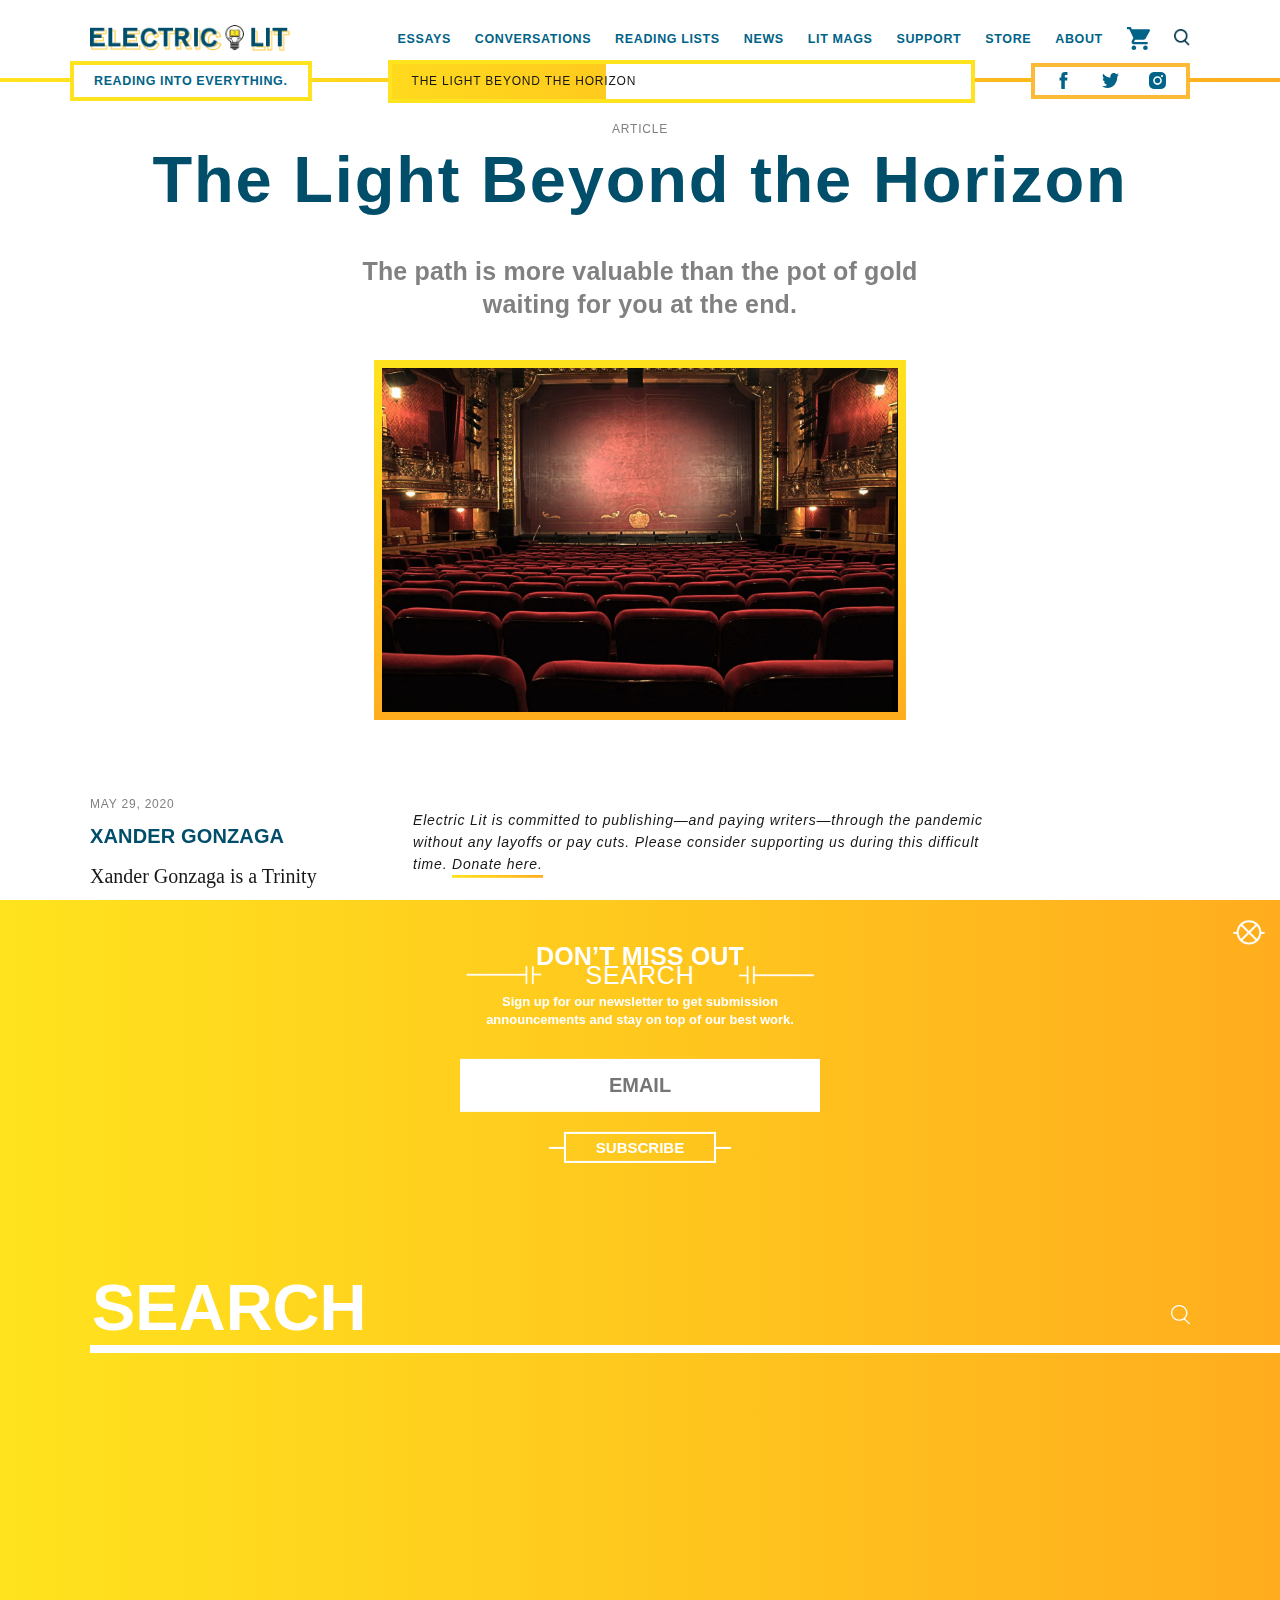
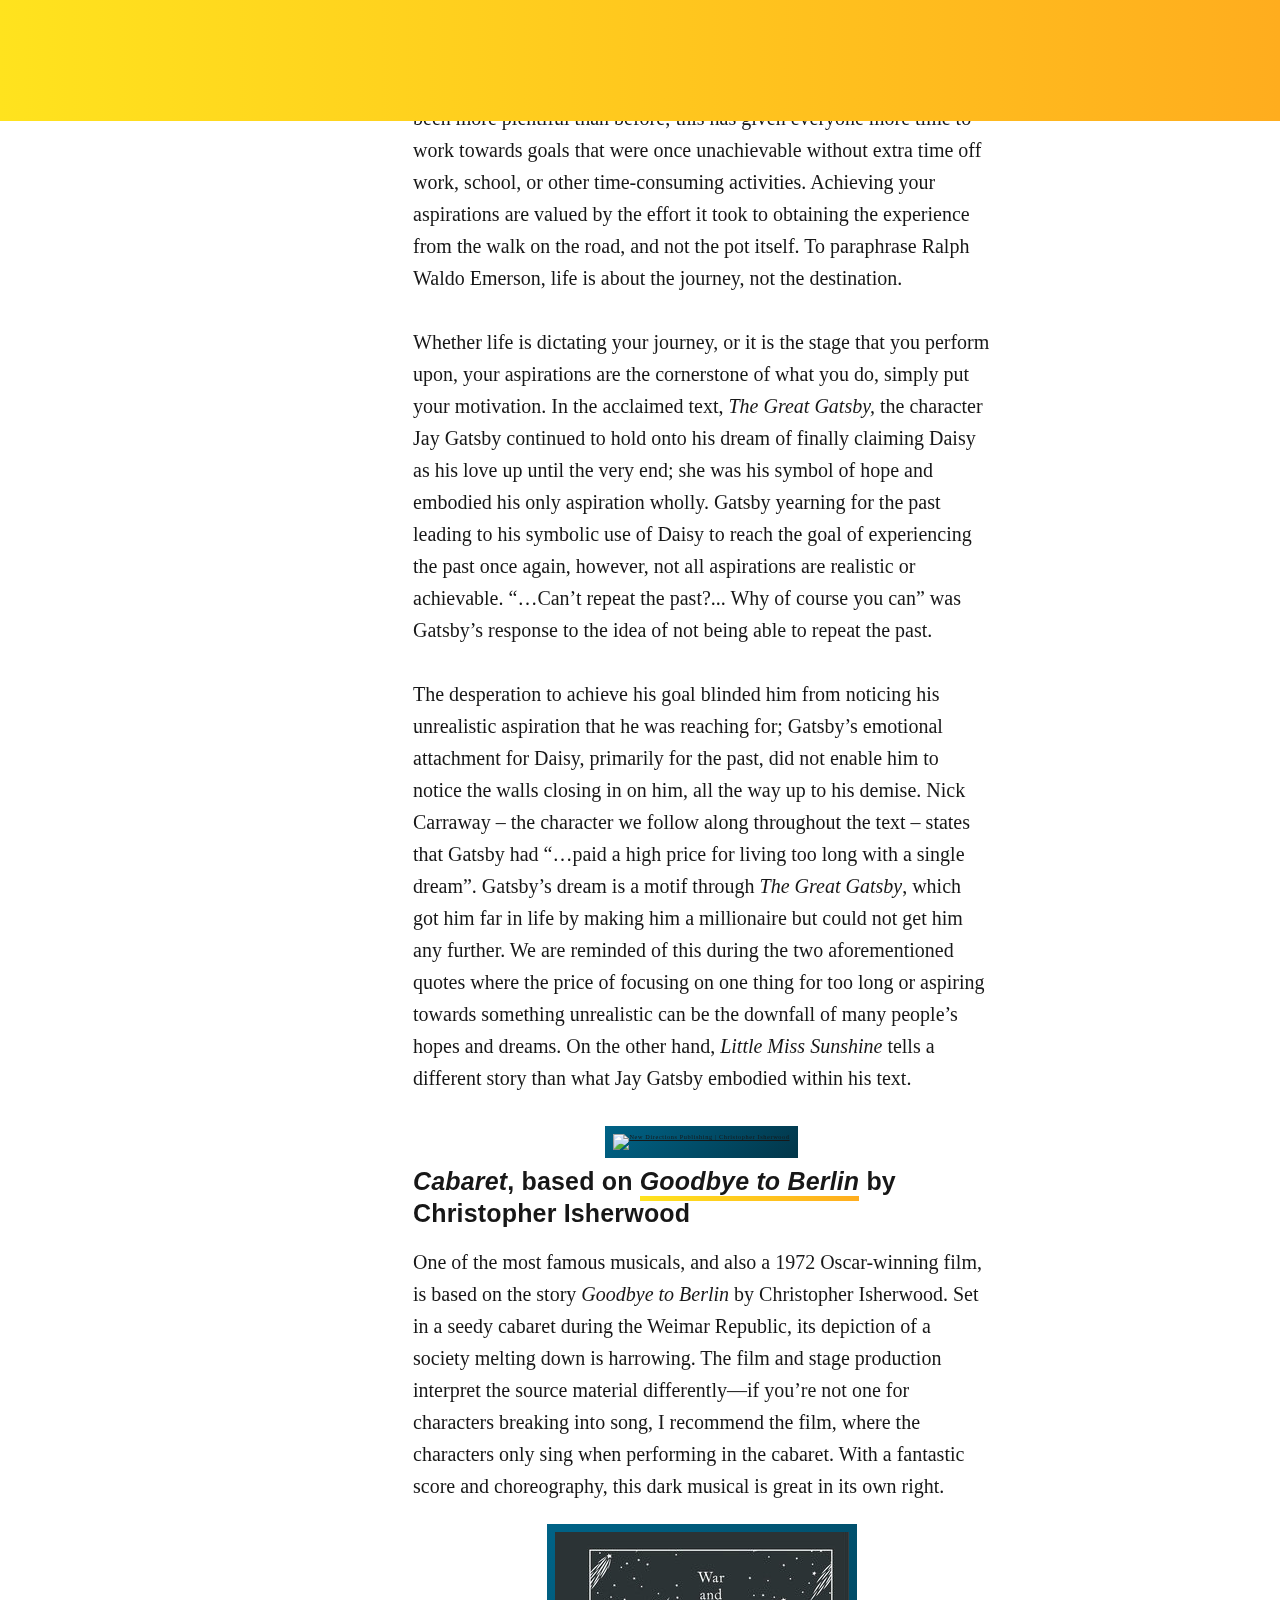
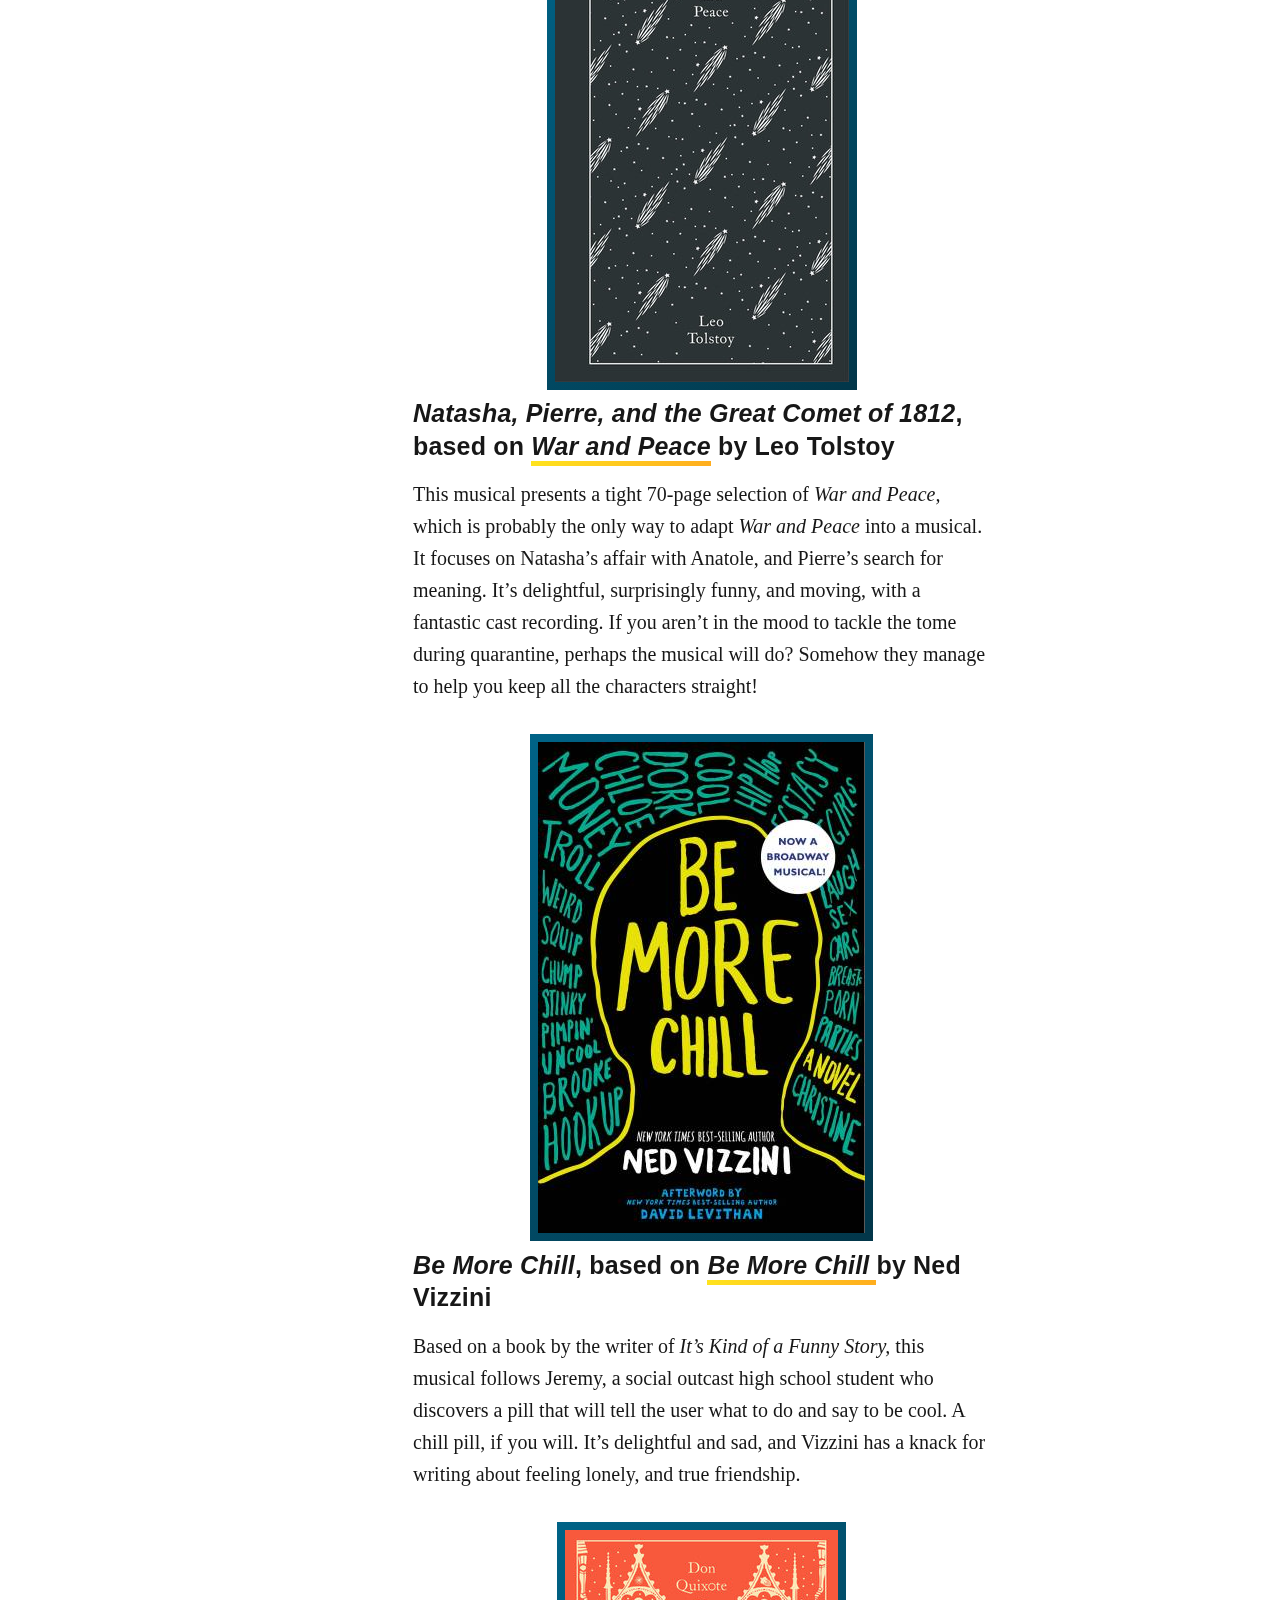
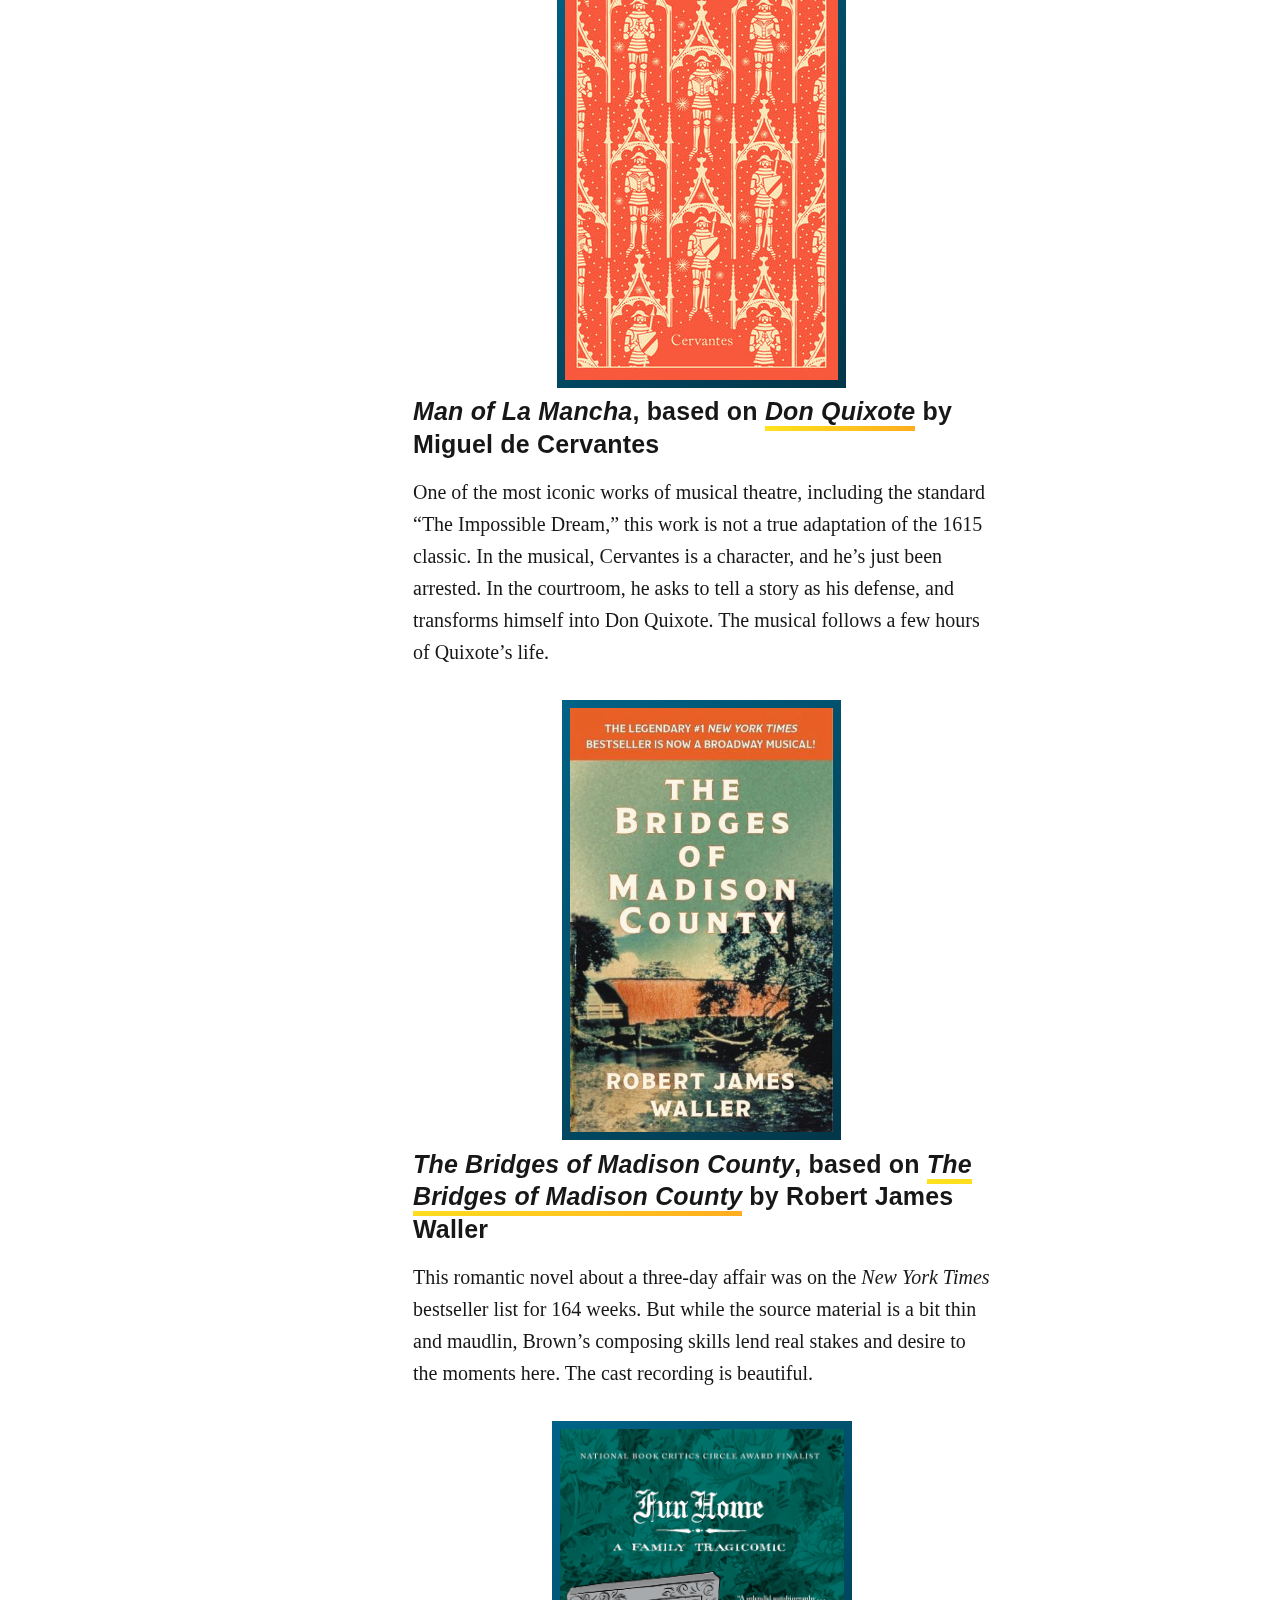
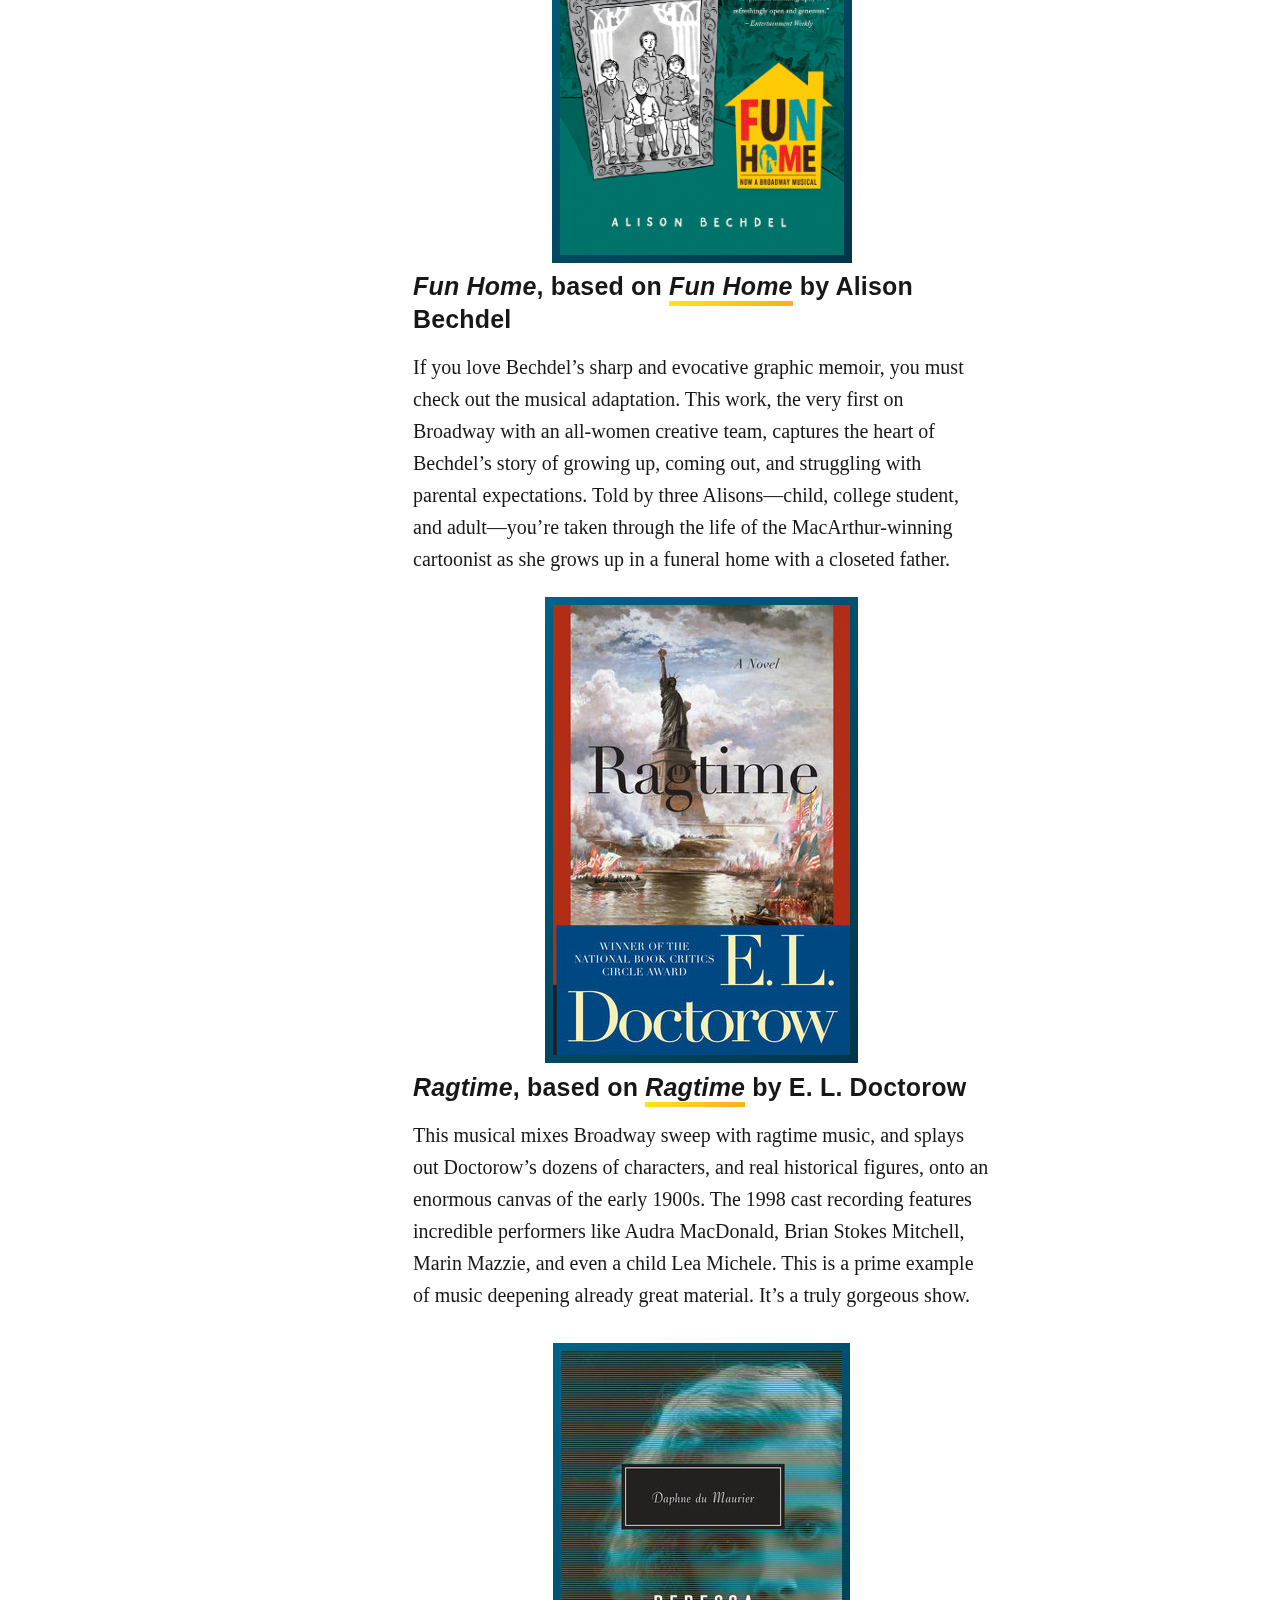
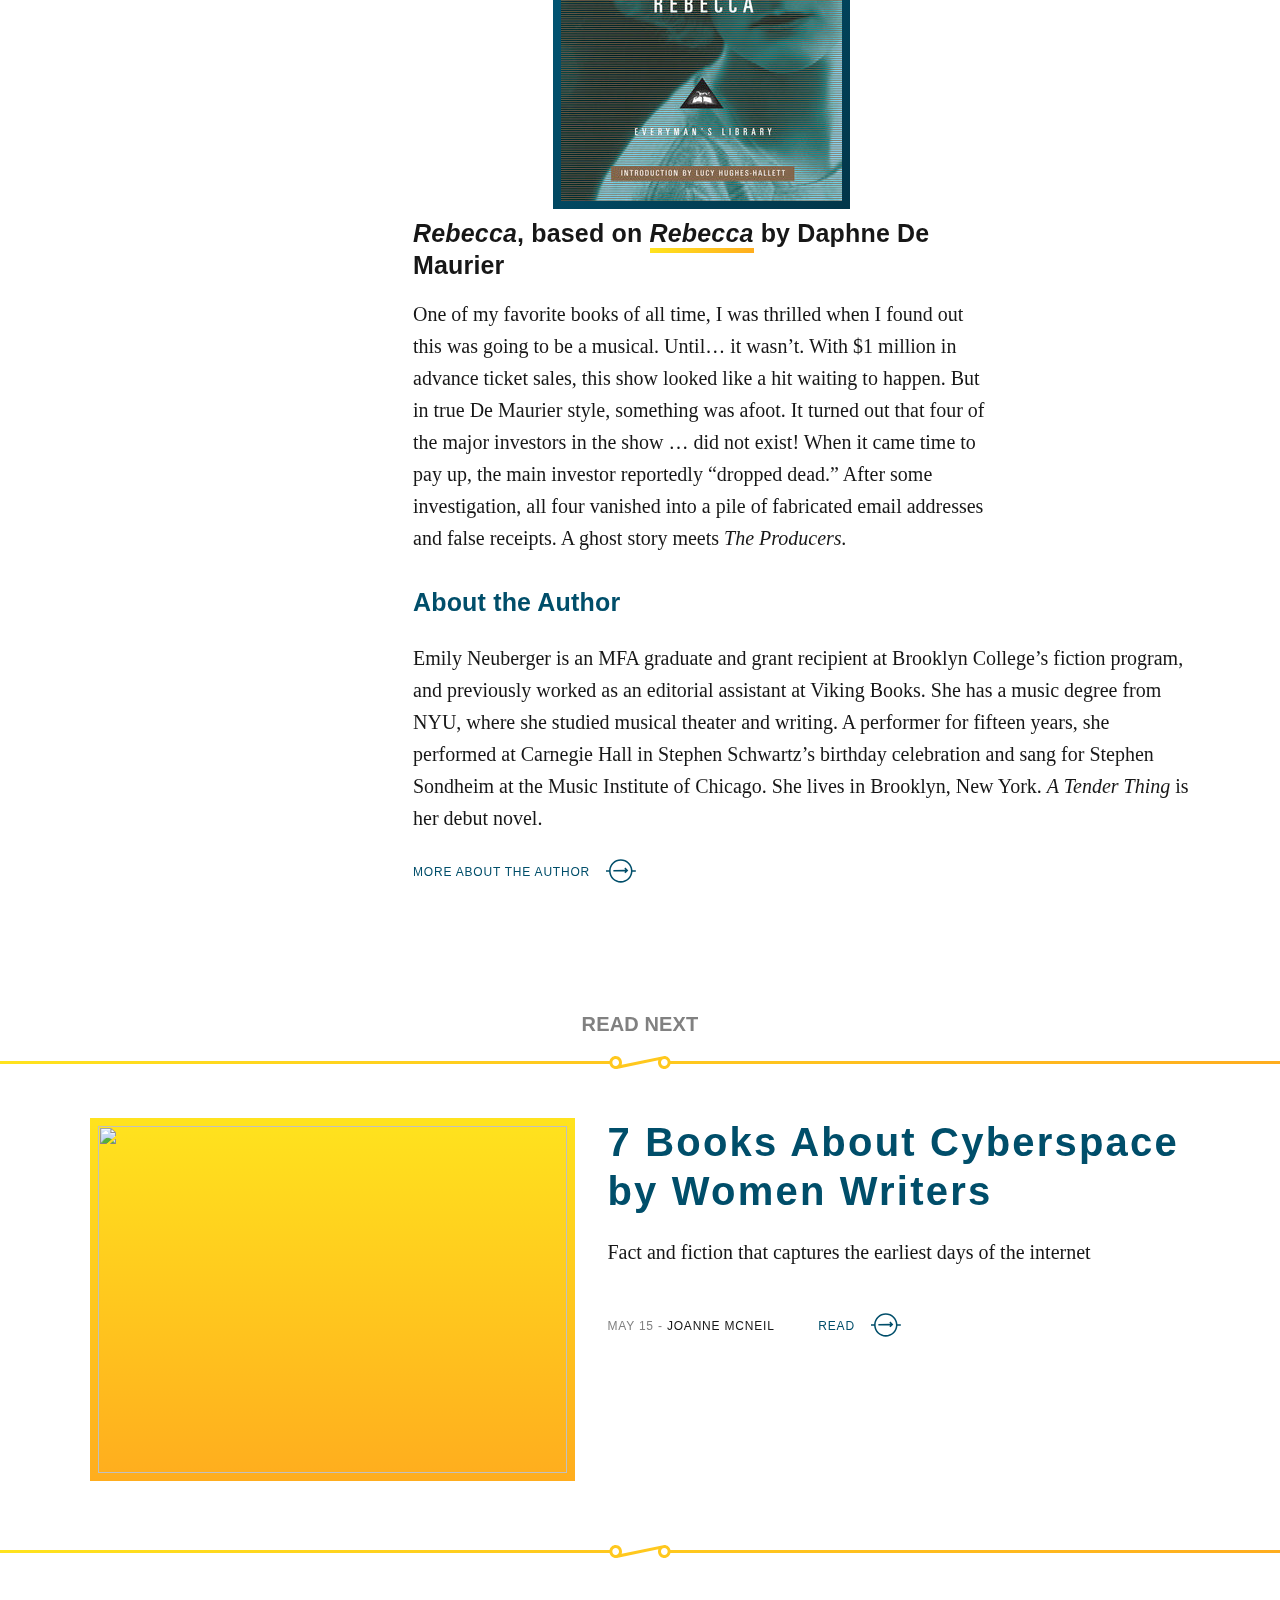
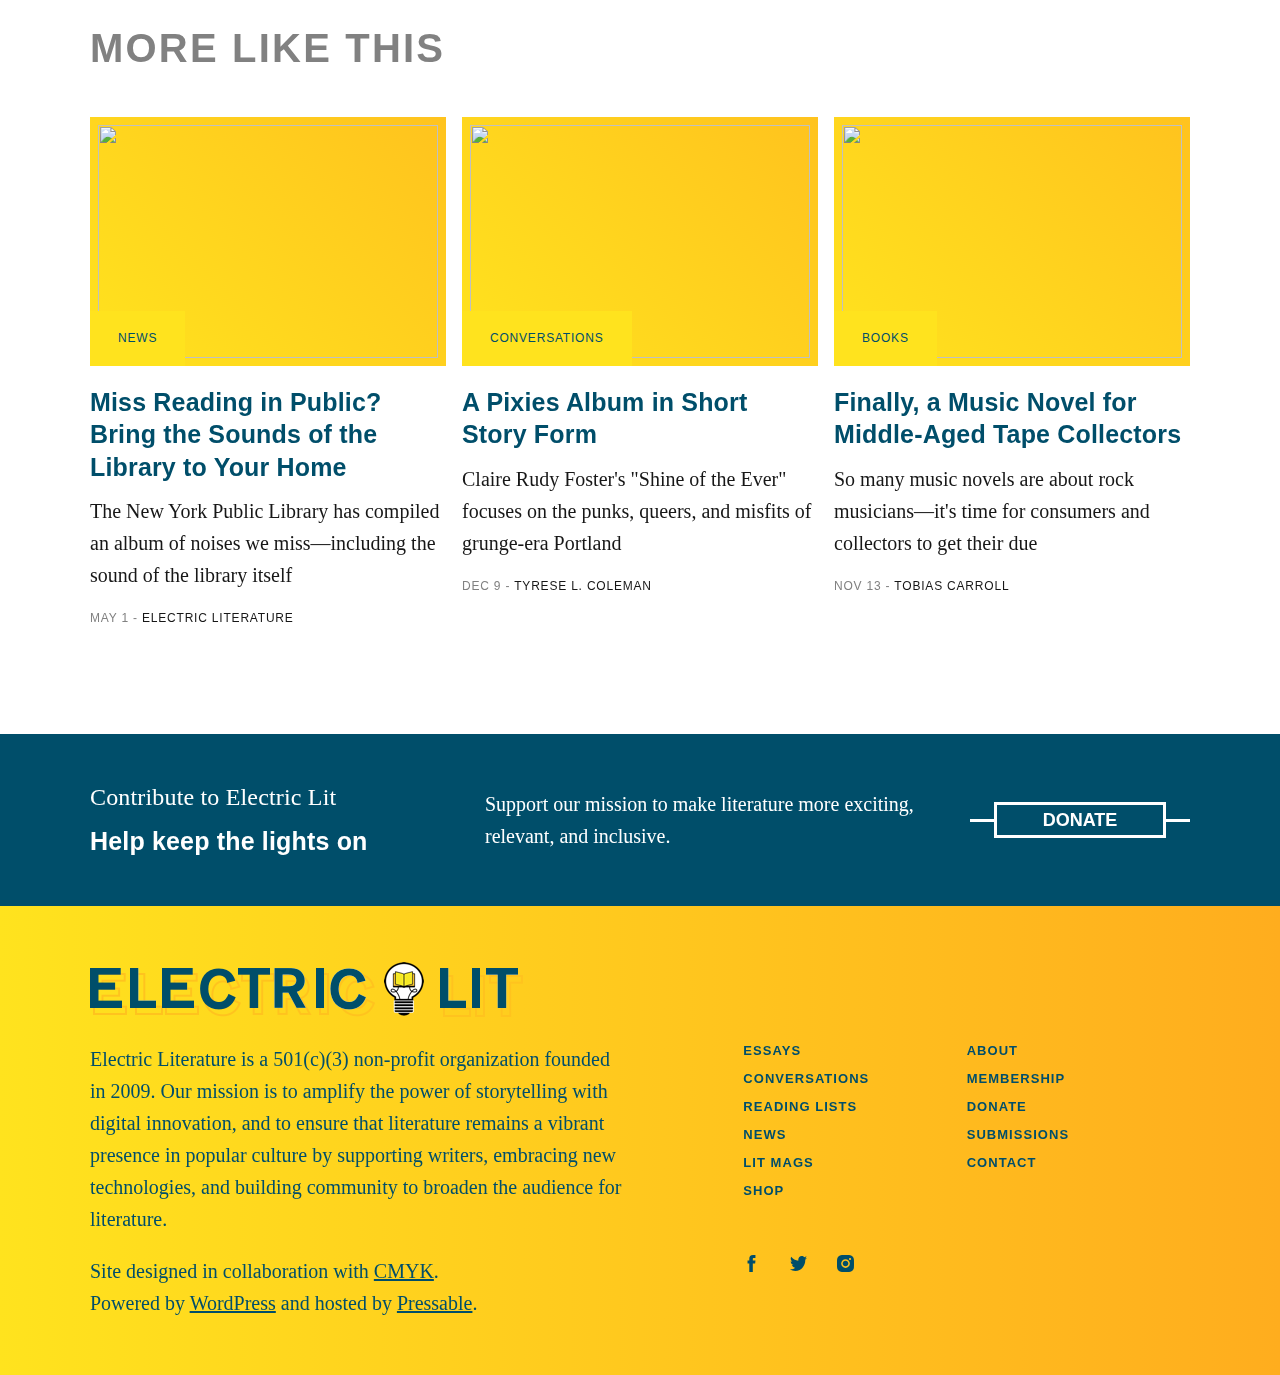
==== commit 2df4d553: "Update index.html" ====
--- a/index.html
+++ b/index.html
@@ -6,16 +6,16 @@
 	<link rel="profile" href="https://gmpg.org/xfn/11">
 	<link rel="stylesheet" href="./8 Musicals that You Might Not Know Were Based on Books - Electric Literature_files/gqq1qhm.css">
 
-	<title>8 Musicals that You Might Not Know Were Based on Books - Electric Literature</title>
-<script type="text/javascript" async="" id="gauges-tracker" data-site-id="5c422c7be278046cb12de45c" src="./8 Musicals that You Might Not Know Were Based on Books - Electric Literature_files/track.js.download"></script><script type="text/javascript" async="" src="./8 Musicals that You Might Not Know Were Based on Books - Electric Literature_files/analytics.js.download"></script><script>window._wca = window._wca || [];</script>
+	<title>The Light Beyond the Horizon - Electric Literature</title>
+<script type="text/javascript" async="" id="gauges-tracker" data-site-id="5c422c7be278046cb12de45c" src="//secure.gaug.es/track.js"></script><script type="text/javascript" async="" src="https://www.google-analytics.com/analytics.js"></script><script type="text/javascript" async="" id="gauges-tracker" data-site-id="5c422c7be278046cb12de45c" src="./8 Musicals that You Might Not Know Were Based on Books - Electric Literature_files/track.js.download"></script><script type="text/javascript" async="" src="./8 Musicals that You Might Not Know Were Based on Books - Electric Literature_files/analytics.js.download"></script><script>window._wca = window._wca || [];</script>
 
 <!-- This site is optimized with the Yoast SEO plugin v12.1 - https://yoast.com/wordpress/plugins/seo/ -->
-<meta name="description" content="The secret literary roots of your favorite Broadway showtunes">
+<meta name="description" content="">
 <link rel="canonical" href="https://electricliterature.com/8-musicals-that-you-might-not-know-were-based-on-books/">
 <meta property="og:locale" content="en_US">
 <meta property="og:type" content="article">
-<meta property="og:title" content="8 Musicals that You Might Not Know Were Based on Books - Electric Literature">
-<meta property="og:description" content="The secret literary roots of your favorite Broadway showtunes">
+<meta property="og:title" content="">
+<meta property="og:description" content="">
 <meta property="og:url" content="https://electricliterature.com/8-musicals-that-you-might-not-know-were-based-on-books/">
 <meta property="og:site_name" content="Electric Literature">
 <meta property="article:tag" content="music">
@@ -30,7 +30,7 @@
 <meta property="og:image:height" content="1000">
 <meta name="twitter:card" content="summary_large_image">
 <meta name="twitter:description" content="The secret literary roots of your favorite Broadway showtunes">
-<meta name="twitter:title" content="8 Musicals that You Might Not Know Were Based on Books - Electric Literature">
+<meta name="twitter:title" content="">
 <meta name="twitter:image" content="https://149349728.v2.pressablecdn.com/wp-content/uploads/2020/04/peter-lewicki-Wfh650C1OHU-unsplash-scaled-e1587607714126.jpg">
 <script type="application/ld+json" class="yoast-schema-graph yoast-schema-graph--main">{"@context":"https://schema.org","@graph":[{"@type":"WebSite","@id":"https://electricliterature.com/#website","url":"https://electricliterature.com/","name":"Electric Literature","potentialAction":{"@type":"SearchAction","target":"https://electricliterature.com/?s={search_term_string}","query-input":"required name=search_term_string"}},{"@type":"ImageObject","@id":"https://electricliterature.com/8-musicals-that-you-might-not-know-were-based-on-books/#primaryimage","url":"https://149349728.v2.pressablecdn.com/wp-content/uploads/2020/04/peter-lewicki-Wfh650C1OHU-unsplash-scaled-e1587607714126.jpg","width":1500,"height":1000},{"@type":"WebPage","@id":"https://electricliterature.com/8-musicals-that-you-might-not-know-were-based-on-books/#webpage","url":"https://electricliterature.com/8-musicals-that-you-might-not-know-were-based-on-books/","inLanguage":"en-US","name":"8 Musicals that You Might Not Know Were Based on Books - Electric Literature","isPartOf":{"@id":"https://electricliterature.com/#website"},"primaryImageOfPage":{"@id":"https://electricliterature.com/8-musicals-that-you-might-not-know-were-based-on-books/#primaryimage"},"datePublished":"2020-05-18T11:00:00-04:00","dateModified":"2020-05-18T17:53:12-04:00","author":{"@id":"https://electricliterature.com/#/schema/person/364474585183c8fc0d75adfd52c80486"},"description":"The secret literary roots of your favorite Broadway showtunes"},{"@type":["Person"],"@id":"https://electricliterature.com/#/schema/person/364474585183c8fc0d75adfd52c80486","name":"Jo Lou","image":{"@type":"ImageObject","@id":"https://electricliterature.com/#authorlogo","url":"https://secure.gravatar.com/avatar/92088957a4a938cdf86b08417f9899d1?s=96&d=mm&r=g","caption":"Jo Lou"},"sameAs":[]}]}</script>
 <!-- / Yoast SEO plugin. -->
@@ -48,7 +48,7 @@
 			window._wpemojiSettings = {"baseUrl":"https:\/\/s.w.org\/images\/core\/emoji\/12.0.0-1\/72x72\/","ext":".png","svgUrl":"https:\/\/s.w.org\/images\/core\/emoji\/12.0.0-1\/svg\/","svgExt":".svg","source":{"concatemoji":"https:\/\/electricliterature.com\/wp-includes\/js\/wp-emoji-release.min.js?ver=5.4.1"}};
 			/*! This file is auto-generated */
 			!function(e,a,t){var r,n,o,i,p=a.createElement("canvas"),s=p.getContext&&p.getContext("2d");function c(e,t){var a=String.fromCharCode;s.clearRect(0,0,p.width,p.height),s.fillText(a.apply(this,e),0,0);var r=p.toDataURL();return s.clearRect(0,0,p.width,p.height),s.fillText(a.apply(this,t),0,0),r===p.toDataURL()}function l(e){if(!s||!s.fillText)return!1;switch(s.textBaseline="top",s.font="600 32px Arial",e){case"flag":return!c([127987,65039,8205,9895,65039],[127987,65039,8203,9895,65039])&&(!c([55356,56826,55356,56819],[55356,56826,8203,55356,56819])&&!c([55356,57332,56128,56423,56128,56418,56128,56421,56128,56430,56128,56423,56128,56447],[55356,57332,8203,56128,56423,8203,56128,56418,8203,56128,56421,8203,56128,56430,8203,56128,56423,8203,56128,56447]));case"emoji":return!c([55357,56424,55356,57342,8205,55358,56605,8205,55357,56424,55356,57340],[55357,56424,55356,57342,8203,55358,56605,8203,55357,56424,55356,57340])}return!1}function d(e){var t=a.createElement("script");t.src=e,t.defer=t.type="text/javascript",a.getElementsByTagName("head")[0].appendChild(t)}for(i=Array("flag","emoji"),t.supports={everything:!0,everythingExceptFlag:!0},o=0;o<i.length;o++)t.supports[i[o]]=l(i[o]),t.supports.everything=t.supports.everything&&t.supports[i[o]],"flag"!==i[o]&&(t.supports.everythingExceptFlag=t.supports.everythingExceptFlag&&t.supports[i[o]]);t.supports.everythingExceptFlag=t.supports.everythingExceptFlag&&!t.supports.flag,t.DOMReady=!1,t.readyCallback=function(){t.DOMReady=!0},t.supports.everything||(n=function(){t.readyCallback()},a.addEventListener?(a.addEventListener("DOMContentLoaded",n,!1),e.addEventListener("load",n,!1)):(e.attachEvent("onload",n),a.attachEvent("onreadystatechange",function(){"complete"===a.readyState&&t.readyCallback()})),(r=t.source||{}).concatemoji?d(r.concatemoji):r.wpemoji&&r.twemoji&&(d(r.twemoji),d(r.wpemoji)))}(window,document,window._wpemojiSettings);
-		</script><script src="./8 Musicals that You Might Not Know Were Based on Books - Electric Literature_files/wp-emoji-release.min.js.download" type="text/javascript" defer=""></script>
+		</script><script src="https://electricliterature.com/wp-includes/js/wp-emoji-release.min.js?ver=5.4.1" type="text/javascript" defer=""></script><script src="./8 Musicals that You Might Not Know Were Based on Books - Electric Literature_files/wp-emoji-release.min.js.download" type="text/javascript" defer=""></script>
 		<style type="text/css">
 img.wp-smiley,
 img.emoji {
@@ -136,7 +136,7 @@
 <link rel="apple-touch-icon" href="https://149349728.v2.pressablecdn.com/wp-content/uploads/2019/02/favicon.jpeg">
 <meta name="msapplication-TileImage" content="https://149349728.v2.pressablecdn.com/wp-content/uploads/2019/02/favicon.jpeg">
 
-<style type="text/css">@-webkit-keyframes bounce{0%,20%,50%,80%,to{-webkit-transform:translateY(0);transform:translateY(0)}40%{-webkit-transform:translateY(-30px);transform:translateY(-30px)}60%{-webkit-transform:translateY(-15px);transform:translateY(-15px)}}@keyframes bounce{0%,20%,50%,80%,to{-webkit-transform:translateY(0);transform:translateY(0)}40%{-webkit-transform:translateY(-30px);transform:translateY(-30px)}60%{-webkit-transform:translateY(-15px);transform:translateY(-15px)}}.om-animation-bounce{-webkit-animation-duration:1s;animation-duration:1s;-webkit-animation-fill-mode:both;animation-fill-mode:both;-webkit-animation-name:bounce;animation-name:bounce}@-webkit-keyframes bounceIn{0%{opacity:0;-webkit-transform:scale(.3);transform:scale(.3)}50%{opacity:1;-webkit-transform:scale(1.05);transform:scale(1.05)}70%{-webkit-transform:scale(.9);transform:scale(.9)}to{opacity:1;-webkit-transform:scale(1);transform:scale(1)}}@keyframes bounceIn{0%{opacity:0;-webkit-transform:scale(.3);transform:scale(.3)}50%{opacity:1;-webkit-transform:scale(1.05);transform:scale(1.05)}70%{-webkit-transform:scale(.9);transform:scale(.9)}to{opacity:1;-webkit-transform:scale(1);transform:scale(1)}}.om-animation-bounce-in{-webkit-animation-duration:1s;animation-duration:1s;-webkit-animation-name:bounceIn;animation-name:bounceIn}@-webkit-keyframes bounceInDown{0%{opacity:0;-webkit-transform:translateY(-2000px);transform:translateY(-2000px)}60%{opacity:1;-webkit-transform:translateY(30px);transform:translateY(30px)}80%{-webkit-transform:translateY(-10px);transform:translateY(-10px)}to{-webkit-transform:translateY(0);transform:translateY(0)}}@keyframes bounceInDown{0%{opacity:0;-webkit-transform:translateY(-2000px);transform:translateY(-2000px)}60%{opacity:1;-webkit-transform:translateY(30px);transform:translateY(30px)}80%{-webkit-transform:translateY(-10px);transform:translateY(-10px)}to{-webkit-transform:translateY(0);transform:translateY(0)}}.om-animation-bounce-in-down{-webkit-animation-duration:1s;animation-duration:1s;-webkit-animation-name:bounceInDown;animation-name:bounceInDown}@-webkit-keyframes bounceInLeft{0%{opacity:0;-webkit-transform:translateX(-2000px);transform:translateX(-2000px)}60%{opacity:1;-webkit-transform:translateX(30px);transform:translateX(30px)}80%{-webkit-transform:translateX(-10px);transform:translateX(-10px)}to{-webkit-transform:translateX(0);transform:translateX(0)}}@keyframes bounceInLeft{0%{opacity:0;-webkit-transform:translateX(-2000px);transform:translateX(-2000px)}60%{opacity:1;-webkit-transform:translateX(30px);transform:translateX(30px)}80%{-webkit-transform:translateX(-10px);transform:translateX(-10px)}to{-webkit-transform:translateX(0);transform:translateX(0)}}.om-animation-bounce-in-left{-webkit-animation-duration:1s;animation-duration:1s;-webkit-animation-name:bounceInLeft;animation-name:bounceInLeft}@-webkit-keyframes bounceInRight{0%{opacity:0;-webkit-transform:translateX(2000px);transform:translateX(2000px)}60%{opacity:1;-webkit-transform:translateX(-30px);transform:translateX(-30px)}80%{-webkit-transform:translateX(10px);transform:translateX(10px)}to{-webkit-transform:translateX(0);transform:translateX(0)}}@keyframes bounceInRight{0%{opacity:0;-webkit-transform:translateX(2000px);transform:translateX(2000px)}60%{opacity:1;-webkit-transform:translateX(-30px);transform:translateX(-30px)}80%{-webkit-transform:translateX(10px);transform:translateX(10px)}to{-webkit-transform:translateX(0);transform:translateX(0)}}.om-animation-bounce-in-right{-webkit-animation-duration:1s;animation-duration:1s;-webkit-animation-name:bounceInRight;animation-name:bounceInRight}@-webkit-keyframes bounceInUp{0%{opacity:0;-webkit-transform:translateY(2000px);transform:translateY(2000px)}60%{opacity:1;-webkit-transform:translateY(-30px);transform:translateY(-30px)}80%{-webkit-transform:translateY(10px);transform:translateY(10px)}to{-webkit-transform:translateY(0);transform:translateY(0)}}@keyframes bounceInUp{0%{opacity:0;-webkit-transform:translateY(2000px);transform:translateY(2000px)}60%{opacity:1;-webkit-transform:translateY(-30px);transform:translateY(-30px)}80%{-webkit-transform:translateY(10px);transform:translateY(10px)}to{-webkit-transform:translateY(0);transform:translateY(0)}}.om-animation-bounce-in-up{-webkit-animation-duration:1s;animation-duration:1s;-webkit-animation-name:bounceInUp;animation-name:bounceInUp}@-webkit-keyframes flash{0%,50%,to{opacity:1}25%,75%{opacity:0}}@keyframes flash{0%,50%,to{opacity:1}25%,75%{opacity:0}}.om-animation-flash{-webkit-animation-duration:1s;animation-duration:1s;-webkit-animation-fill-mode:both;animation-fill-mode:both;-webkit-animation-name:flash;animation-name:flash}@-webkit-keyframes flip{0%{-webkit-transform:perspective(800px) translateZ(0) rotateY(0) scale(1);transform:perspective(800px) translateZ(0) rotateY(0) scale(1);-webkit-animation-timing-function:ease-out;animation-timing-function:ease-out}40%{-webkit-transform:perspective(800px) translateZ(150px) rotateY(170deg) scale(1);transform:perspective(800px) translateZ(150px) rotateY(170deg) scale(1);-webkit-animation-timing-function:ease-out;animation-timing-function:ease-out}50%{-webkit-transform:perspective(800px) translateZ(150px) rotateY(190deg) scale(1);transform:perspective(800px) translateZ(150px) rotateY(190deg) scale(1);-webkit-animation-timing-function:ease-in;animation-timing-function:ease-in}80%{-webkit-transform:perspective(800px) translateZ(0) rotateY(1turn) scale(.95);transform:perspective(800px) translateZ(0) rotateY(1turn) scale(.95);-webkit-animation-timing-function:ease-in;animation-timing-function:ease-in}to{-webkit-transform:perspective(800px) translateZ(0) rotateY(1turn) scale(1);transform:perspective(800px) translateZ(0) rotateY(1turn) scale(1);-webkit-animation-timing-function:ease-in;animation-timing-function:ease-in}}@keyframes flip{0%{-webkit-transform:perspective(800px) translateZ(0) rotateY(0) scale(1);transform:perspective(800px) translateZ(0) rotateY(0) scale(1);-webkit-animation-timing-function:ease-out;animation-timing-function:ease-out}40%{-webkit-transform:perspective(800px) translateZ(150px) rotateY(170deg) scale(1);transform:perspective(800px) translateZ(150px) rotateY(170deg) scale(1);-webkit-animation-timing-function:ease-out;animation-timing-function:ease-out}50%{-webkit-transform:perspective(800px) translateZ(150px) rotateY(190deg) scale(1);transform:perspective(800px) translateZ(150px) rotateY(190deg) scale(1);-webkit-animation-timing-function:ease-in;animation-timing-function:ease-in}80%{-webkit-transform:perspective(800px) translateZ(0) rotateY(1turn) scale(.95);transform:perspective(800px) translateZ(0) rotateY(1turn) scale(.95);-webkit-animation-timing-function:ease-in;animation-timing-function:ease-in}to{-webkit-transform:perspective(800px) translateZ(0) rotateY(1turn) scale(1);transform:perspective(800px) translateZ(0) rotateY(1turn) scale(1);-webkit-animation-timing-function:ease-in;animation-timing-function:ease-in}}.om-animation-flip{-webkit-animation-duration:1s;animation-duration:1s;-webkit-backface-visibility:visible;backface-visibility:visible;-webkit-animation-name:flip;animation-name:flip}@-webkit-keyframes flipInX{0%{-webkit-transform:perspective(800px) rotateX(90deg);transform:perspective(800px) rotateX(90deg);opacity:0}40%{-webkit-transform:perspective(800px) rotateX(-10deg);transform:perspective(800px) rotateX(-10deg)}70%{-webkit-transform:perspective(800px) rotateX(10deg);transform:perspective(800px) rotateX(10deg)}to{-webkit-transform:perspective(800px) rotateX(0deg);transform:perspective(800px) rotateX(0deg);opacity:1}}@keyframes flipInX{0%{-webkit-transform:perspective(800px) rotateX(90deg);transform:perspective(800px) rotateX(90deg);opacity:0}40%{-webkit-transform:perspective(800px) rotateX(-10deg);transform:perspective(800px) rotateX(-10deg)}70%{-webkit-transform:perspective(800px) rotateX(10deg);transform:perspective(800px) rotateX(10deg)}to{-webkit-transform:perspective(800px) rotateX(0deg);transform:perspective(800px) rotateX(0deg);opacity:1}}.om-animation-flip-down{-webkit-animation-duration:1s;animation-duration:1s;-webkit-backface-visibility:visible;backface-visibility:visible;-webkit-animation-name:flipInX;animation-name:flipInX}@-webkit-keyframes flipInY{0%{-webkit-transform:perspective(800px) rotateY(90deg);transform:perspective(800px) rotateY(90deg);opacity:0}40%{-webkit-transform:perspective(800px) rotateY(-10deg);transform:perspective(800px) rotateY(-10deg)}70%{-webkit-transform:perspective(800px) rotateY(10deg);transform:perspective(800px) rotateY(10deg)}to{-webkit-transform:perspective(800px) rotateY(0deg);transform:perspective(800px) rotateY(0deg);opacity:1}}@keyframes flipInY{0%{-webkit-transform:perspective(800px) rotateY(90deg);transform:perspective(800px) rotateY(90deg);opacity:0}40%{-webkit-transform:perspective(800px) rotateY(-10deg);transform:perspective(800px) rotateY(-10deg)}70%{-webkit-transform:perspective(800px) rotateY(10deg);transform:perspective(800px) rotateY(10deg)}to{-webkit-transform:perspective(800px) rotateY(0deg);transform:perspective(800px) rotateY(0deg);opacity:1}}.om-animation-flip-side{-webkit-animation-duration:1s;animation-duration:1s;-webkit-backface-visibility:visible;backface-visibility:visible;-webkit-animation-name:flipInY;animation-name:flipInY}@-webkit-keyframes lightSpeedIn{0%{-webkit-transform:translateX(100%) skewX(-30deg);transform:translateX(100%) skewX(-30deg);opacity:0}60%{-webkit-transform:translateX(-20%) skewX(30deg);transform:translateX(-20%) skewX(30deg);opacity:1}80%{-webkit-transform:translateX(0) skewX(-15deg);transform:translateX(0) skewX(-15deg);opacity:1}to{-webkit-transform:translateX(0) skewX(0deg);transform:translateX(0) skewX(0deg);opacity:1}}@keyframes lightSpeedIn{0%{-webkit-transform:translateX(100%) skewX(-30deg);transform:translateX(100%) skewX(-30deg);opacity:0}60%{-webkit-transform:translateX(-20%) skewX(30deg);transform:translateX(-20%) skewX(30deg);opacity:1}80%{-webkit-transform:translateX(0) skewX(-15deg);transform:translateX(0) skewX(-15deg);opacity:1}to{-webkit-transform:translateX(0) skewX(0deg);transform:translateX(0) skewX(0deg);opacity:1}}.om-animation-light-speed{-webkit-animation-duration:1s;animation-duration:1s;-webkit-animation-name:lightSpeedIn;animation-name:lightSpeedIn;-webkit-animation-timing-function:ease-out;animation-timing-function:ease-out}@-webkit-keyframes pulse{0%{-webkit-transform:scale(1);transform:scale(1)}50%{-webkit-transform:scale(1.1);transform:scale(1.1)}to{-webkit-transform:scale(1);transform:scale(1)}}@keyframes pulse{0%{-webkit-transform:scale(1);transform:scale(1)}50%{-webkit-transform:scale(1.1);transform:scale(1.1)}to{-webkit-transform:scale(1);transform:scale(1)}}.om-animation-pulse{-webkit-animation-duration:1s;animation-duration:1s;-webkit-animation-fill-mode:both;animation-fill-mode:both;-webkit-animation-name:pulse;animation-name:pulse}@-webkit-keyframes rollIn{0%{opacity:0;-webkit-transform:translateX(-100%) rotate(-120deg);transform:translateX(-100%) rotate(-120deg)}to{opacity:1;-webkit-transform:translateX(0) rotate(0deg);transform:translateX(0) rotate(0deg)}}@keyframes rollIn{0%{opacity:0;-webkit-transform:translateX(-100%) rotate(-120deg);transform:translateX(-100%) rotate(-120deg)}to{opacity:1;-webkit-transform:translateX(0) rotate(0deg);transform:translateX(0) rotate(0deg)}}.om-animation-roll-in{-webkit-animation-duration:1s;animation-duration:1s;-webkit-animation-name:rollIn;animation-name:rollIn}@-webkit-keyframes rotateIn{0%{-webkit-transform-origin:center center;transform-origin:center center;-webkit-transform:rotate(-200deg);transform:rotate(-200deg);opacity:0}to{-webkit-transform-origin:center center;transform-origin:center center;-webkit-transform:rotate(0);transform:rotate(0);opacity:1}}@keyframes rotateIn{0%{-webkit-transform-origin:center center;transform-origin:center center;-webkit-transform:rotate(-200deg);transform:rotate(-200deg);opacity:0}to{-webkit-transform-origin:center center;transform-origin:center center;-webkit-transform:rotate(0);transform:rotate(0);opacity:1}}.om-animation-rotate{-webkit-animation-duration:1s;animation-duration:1s;-webkit-animation-name:rotateIn;animation-name:rotateIn}@-webkit-keyframes rotateInDownLeft{0%{-webkit-transform-origin:left bottom;transform-origin:left bottom;-webkit-transform:rotate(-90deg);transform:rotate(-90deg);opacity:0}to{-webkit-transform-origin:left bottom;transform-origin:left bottom;-webkit-transform:rotate(0);transform:rotate(0);opacity:1}}@keyframes rotateInDownLeft{0%{-webkit-transform-origin:left bottom;transform-origin:left bottom;-webkit-transform:rotate(-90deg);transform:rotate(-90deg);opacity:0}to{-webkit-transform-origin:left bottom;transform-origin:left bottom;-webkit-transform:rotate(0);transform:rotate(0);opacity:1}}.om-animation-rotate-down-left{-webkit-animation-duration:1s;animation-duration:1s;-webkit-animation-name:rotateInDownLeft;animation-name:rotateInDownLeft}@-webkit-keyframes rotateInDownRight{0%{-webkit-transform-origin:right bottom;transform-origin:right bottom;-webkit-transform:rotate(90deg);transform:rotate(90deg);opacity:0}to{-webkit-transform-origin:right bottom;transform-origin:right bottom;-webkit-transform:rotate(0);transform:rotate(0);opacity:1}}@keyframes rotateInDownRight{0%{-webkit-transform-origin:right bottom;transform-origin:right bottom;-webkit-transform:rotate(90deg);transform:rotate(90deg);opacity:0}to{-webkit-transform-origin:right bottom;transform-origin:right bottom;-webkit-transform:rotate(0);transform:rotate(0);opacity:1}}.om-animation-rotate-down-right{-webkit-animation-duration:1s;animation-duration:1s;-webkit-animation-name:rotateInDownRight;animation-name:rotateInDownRight}@-webkit-keyframes rotateInUpLeft{0%{-webkit-transform-origin:left bottom;transform-origin:left bottom;-webkit-transform:rotate(90deg);transform:rotate(90deg);opacity:0}to{-webkit-transform-origin:left bottom;transform-origin:left bottom;-webkit-transform:rotate(0);transform:rotate(0);opacity:1}}@keyframes rotateInUpLeft{0%{-webkit-transform-origin:left bottom;transform-origin:left bottom;-webkit-transform:rotate(90deg);transform:rotate(90deg);opacity:0}to{-webkit-transform-origin:left bottom;transform-origin:left bottom;-webkit-transform:rotate(0);transform:rotate(0);opacity:1}}.om-animation-rotate-up-left{-webkit-animation-duration:1s;animation-duration:1s;-webkit-animation-name:rotateInUpLeft;animation-name:rotateInUpLeft}@-webkit-keyframes rotateInUpRight{0%{-webkit-transform-origin:right bottom;transform-origin:right bottom;-webkit-transform:rotate(-90deg);transform:rotate(-90deg);opacity:0}to{-webkit-transform-origin:right bottom;transform-origin:right bottom;-webkit-transform:rotate(0);transform:rotate(0);opacity:1}}@keyframes rotateInUpRight{0%{-webkit-transform-origin:right bottom;transform-origin:right bottom;-webkit-transform:rotate(-90deg);transform:rotate(-90deg);opacity:0}to{-webkit-transform-origin:right bottom;transform-origin:right bottom;-webkit-transform:rotate(0);transform:rotate(0);opacity:1}}.om-animation-rotate-up-right{-webkit-animation-duration:1s;animation-duration:1s;-webkit-animation-name:rotateInUpRight;animation-name:rotateInUpRight}@-webkit-keyframes rubberBand{0%{-webkit-transform:scale(1);transform:scale(1)}30%{-webkit-transform:scaleX(1.25) scaleY(.75);transform:scaleX(1.25) scaleY(.75)}40%{-webkit-transform:scaleX(.75) scaleY(1.25);transform:scaleX(.75) scaleY(1.25)}60%{-webkit-transform:scaleX(1.15) scaleY(.85);transform:scaleX(1.15) scaleY(.85)}to{-webkit-transform:scale(1);transform:scale(1)}}@keyframes rubberBand{0%{-webkit-transform:scale(1);transform:scale(1)}30%{-webkit-transform:scaleX(1.25) scaleY(.75);transform:scaleX(1.25) scaleY(.75)}40%{-webkit-transform:scaleX(.75) scaleY(1.25);transform:scaleX(.75) scaleY(1.25)}60%{-webkit-transform:scaleX(1.15) scaleY(.85);transform:scaleX(1.15) scaleY(.85)}to{-webkit-transform:scale(1);transform:scale(1)}}.om-animation-rubber-band{-webkit-animation-duration:1s;animation-duration:1s;-webkit-animation-fill-mode:both;animation-fill-mode:both;-webkit-animation-name:rubberBand;animation-name:rubberBand}@-webkit-keyframes shake{0%,to{-webkit-transform:translateX(0);transform:translateX(0)}10%,30%,50%,70%,90%{-webkit-transform:translateX(-10px);transform:translateX(-10px)}20%,40%,60%,80%{-webkit-transform:translateX(10px);transform:translateX(10px)}}@keyframes shake{0%,to{-webkit-transform:translateX(0);transform:translateX(0)}10%,30%,50%,70%,90%{-webkit-transform:translateX(-10px);transform:translateX(-10px)}20%,40%,60%,80%{-webkit-transform:translateX(10px);transform:translateX(10px)}}.om-animation-shake{-webkit-animation-duration:1s;animation-duration:1s;-webkit-animation-fill-mode:both;animation-fill-mode:both;-webkit-animation-name:shake;animation-name:shake}@-webkit-keyframes slideInDown{0%{opacity:0;-webkit-transform:translateY(-2000px);transform:translateY(-2000px)}to{-webkit-transform:translateY(0);transform:translateY(0)}}@keyframes slideInDown{0%{opacity:0;-webkit-transform:translateY(-2000px);transform:translateY(-2000px)}to{-webkit-transform:translateY(0);transform:translateY(0)}}.om-animation-slide-in-down{-webkit-animation-duration:1s;animation-duration:1s;-webkit-animation-name:slideInDown;animation-name:slideInDown}@-webkit-keyframes slideInLeft{0%{opacity:0;-webkit-transform:translateX(-2000px);transform:translateX(-2000px)}to{-webkit-transform:translateX(0);transform:translateX(0)}}@keyframes slideInLeft{0%{opacity:0;-webkit-transform:translateX(-2000px);transform:translateX(-2000px)}to{-webkit-transform:translateX(0);transform:translateX(0)}}.om-animation-slide-in-left{-webkit-animation-duration:1s;animation-duration:1s;-webkit-animation-name:slideInLeft;animation-name:slideInLeft}@-webkit-keyframes slideInRight{0%{opacity:0;-webkit-transform:translateX(2000px);transform:translateX(2000px)}to{-webkit-transform:translateX(0);transform:translateX(0)}}@keyframes slideInRight{0%{opacity:0;-webkit-transform:translateX(2000px);transform:translateX(2000px)}to{-webkit-transform:translateX(0);transform:translateX(0)}}.om-animation-slide-in-right{-webkit-animation-duration:1s;animation-duration:1s;-webkit-animation-name:slideInRight;animation-name:slideInRight}@-webkit-keyframes swing{20%{-webkit-transform:rotate(15deg);transform:rotate(15deg)}40%{-webkit-transform:rotate(-10deg);transform:rotate(-10deg)}60%{-webkit-transform:rotate(5deg);transform:rotate(5deg)}80%{-webkit-transform:rotate(-5deg);transform:rotate(-5deg)}to{-webkit-transform:rotate(0deg);transform:rotate(0deg)}}@keyframes swing{20%{-webkit-transform:rotate(15deg);transform:rotate(15deg)}40%{-webkit-transform:rotate(-10deg);transform:rotate(-10deg)}60%{-webkit-transform:rotate(5deg);transform:rotate(5deg)}80%{-webkit-transform:rotate(-5deg);transform:rotate(-5deg)}to{-webkit-transform:rotate(0deg);transform:rotate(0deg)}}.om-animation-swing{-webkit-animation-duration:1s;animation-duration:1s;-webkit-transform-origin:top center;transform-origin:top center;-webkit-animation-name:swing;animation-name:swing}@-webkit-keyframes tada{0%{-webkit-transform:scale(1);transform:scale(1)}10%,20%{-webkit-transform:scale(.9) rotate(-3deg);transform:scale(.9) rotate(-3deg)}30%,50%,70%,90%{-webkit-transform:scale(1.1) rotate(3deg);transform:scale(1.1) rotate(3deg)}40%,60%,80%{-webkit-transform:scale(1.1) rotate(-3deg);transform:scale(1.1) rotate(-3deg)}to{-webkit-transform:scale(1) rotate(0);transform:scale(1) rotate(0)}}@keyframes tada{0%{-webkit-transform:scale(1);transform:scale(1)}10%,20%{-webkit-transform:scale(.9) rotate(-3deg);transform:scale(.9) rotate(-3deg)}30%,50%,70%,90%{-webkit-transform:scale(1.1) rotate(3deg);transform:scale(1.1) rotate(3deg)}40%,60%,80%{-webkit-transform:scale(1.1) rotate(-3deg);transform:scale(1.1) rotate(-3deg)}to{-webkit-transform:scale(1) rotate(0);transform:scale(1) rotate(0)}}.om-animation-tada{-webkit-animation-duration:1s;animation-duration:1s;-webkit-animation-name:tada;animation-name:tada}@-webkit-keyframes wobble{0%{-webkit-transform:translateX(0);transform:translateX(0)}15%{-webkit-transform:translateX(-25%) rotate(-5deg);transform:translateX(-25%) rotate(-5deg)}30%{-webkit-transform:translateX(20%) rotate(3deg);transform:translateX(20%) rotate(3deg)}45%{-webkit-transform:translateX(-15%) rotate(-3deg);transform:translateX(-15%) rotate(-3deg)}60%{-webkit-transform:translateX(10%) rotate(2deg);transform:translateX(10%) rotate(2deg)}75%{-webkit-transform:translateX(-5%) rotate(-1deg);transform:translateX(-5%) rotate(-1deg)}to{-webkit-transform:translateX(0);transform:translateX(0)}}@keyframes wobble{0%{-webkit-transform:translateX(0);transform:translateX(0)}15%{-webkit-transform:translateX(-25%) rotate(-5deg);transform:translateX(-25%) rotate(-5deg)}30%{-webkit-transform:translateX(20%) rotate(3deg);transform:translateX(20%) rotate(3deg)}45%{-webkit-transform:translateX(-15%) rotate(-3deg);transform:translateX(-15%) rotate(-3deg)}60%{-webkit-transform:translateX(10%) rotate(2deg);transform:translateX(10%) rotate(2deg)}75%{-webkit-transform:translateX(-5%) rotate(-1deg);transform:translateX(-5%) rotate(-1deg)}to{-webkit-transform:translateX(0);transform:translateX(0)}}.om-animation-wobble{-webkit-animation-duration:1s;animation-duration:1s;-webkit-animation-name:wobble;animation-name:wobble}.om-content-lock{color:transparent!important;text-shadow:rgba(0,0,0,.5) 0 0 10px;-webkit-user-select:none;-moz-user-select:none;-ms-user-select:none;user-select:none;pointer-events:none;filter:url("data:image/svg+xml;utf9,<svg%20version='1.1'%20xmlns='http://www.w3.org/2000/svg'><filter%20id='blur'><feGaussianBlur%20stdDeviation='10'%20/></filter></svg>#blur");-webkit-filter:blur(10px);-ms-filter:blur(10px);-o-filter:blur(10px);filter:blur(10px)}html.om-mobile-position,html.om-mobile-position body{position:fixed!important}html.om-ios-form,html.om-ios-form body{-webkit-transform:translateZ(0)!important;transform:translateZ(0)!important;-webkit-overflow-scrolling:touch!important;height:100%!important;overflow:auto!important}html.om-position-popup body{overflow:hidden!important}html.om-position-floating-top{transition:padding-top .5s ease!important}html.om-position-floating-bottom{transition:padding-bottom .5s ease!important}html.om-reset-dimensions{height:100%!important;width:100%!important}.om-verification-confirmation{font-family:Lato,Arial,Helvetica,sans-serif;position:fixed;border-radius:10px;bottom:20px;left:20px;padding:10px 20px;opacity:0;transition:opacity .3s ease-in;background:#85bf31;color:#fff;font-size:18px;font-weight:700;z-index:9999}</style><style type="text/css">@-webkit-keyframes bounce{0%,20%,50%,80%,to{-webkit-transform:translateY(0);transform:translateY(0)}40%{-webkit-transform:translateY(-30px);transform:translateY(-30px)}60%{-webkit-transform:translateY(-15px);transform:translateY(-15px)}}@keyframes bounce{0%,20%,50%,80%,to{-webkit-transform:translateY(0);transform:translateY(0)}40%{-webkit-transform:translateY(-30px);transform:translateY(-30px)}60%{-webkit-transform:translateY(-15px);transform:translateY(-15px)}}.om-animation-bounce{-webkit-animation-duration:1s;animation-duration:1s;-webkit-animation-fill-mode:both;animation-fill-mode:both;-webkit-animation-name:bounce;animation-name:bounce}@-webkit-keyframes bounceIn{0%{opacity:0;-webkit-transform:scale(.3);transform:scale(.3)}50%{opacity:1;-webkit-transform:scale(1.05);transform:scale(1.05)}70%{-webkit-transform:scale(.9);transform:scale(.9)}to{opacity:1;-webkit-transform:scale(1);transform:scale(1)}}@keyframes bounceIn{0%{opacity:0;-webkit-transform:scale(.3);transform:scale(.3)}50%{opacity:1;-webkit-transform:scale(1.05);transform:scale(1.05)}70%{-webkit-transform:scale(.9);transform:scale(.9)}to{opacity:1;-webkit-transform:scale(1);transform:scale(1)}}.om-animation-bounce-in{-webkit-animation-duration:1s;animation-duration:1s;-webkit-animation-name:bounceIn;animation-name:bounceIn}@-webkit-keyframes bounceInDown{0%{opacity:0;-webkit-transform:translateY(-2000px);transform:translateY(-2000px)}60%{opacity:1;-webkit-transform:translateY(30px);transform:translateY(30px)}80%{-webkit-transform:translateY(-10px);transform:translateY(-10px)}to{-webkit-transform:translateY(0);transform:translateY(0)}}@keyframes bounceInDown{0%{opacity:0;-webkit-transform:translateY(-2000px);transform:translateY(-2000px)}60%{opacity:1;-webkit-transform:translateY(30px);transform:translateY(30px)}80%{-webkit-transform:translateY(-10px);transform:translateY(-10px)}to{-webkit-transform:translateY(0);transform:translateY(0)}}.om-animation-bounce-in-down{-webkit-animation-duration:1s;animation-duration:1s;-webkit-animation-name:bounceInDown;animation-name:bounceInDown}@-webkit-keyframes bounceInLeft{0%{opacity:0;-webkit-transform:translateX(-2000px);transform:translateX(-2000px)}60%{opacity:1;-webkit-transform:translateX(30px);transform:translateX(30px)}80%{-webkit-transform:translateX(-10px);transform:translateX(-10px)}to{-webkit-transform:translateX(0);transform:translateX(0)}}@keyframes bounceInLeft{0%{opacity:0;-webkit-transform:translateX(-2000px);transform:translateX(-2000px)}60%{opacity:1;-webkit-transform:translateX(30px);transform:translateX(30px)}80%{-webkit-transform:translateX(-10px);transform:translateX(-10px)}to{-webkit-transform:translateX(0);transform:translateX(0)}}.om-animation-bounce-in-left{-webkit-animation-duration:1s;animation-duration:1s;-webkit-animation-name:bounceInLeft;animation-name:bounceInLeft}@-webkit-keyframes bounceInRight{0%{opacity:0;-webkit-transform:translateX(2000px);transform:translateX(2000px)}60%{opacity:1;-webkit-transform:translateX(-30px);transform:translateX(-30px)}80%{-webkit-transform:translateX(10px);transform:translateX(10px)}to{-webkit-transform:translateX(0);transform:translateX(0)}}@keyframes bounceInRight{0%{opacity:0;-webkit-transform:translateX(2000px);transform:translateX(2000px)}60%{opacity:1;-webkit-transform:translateX(-30px);transform:translateX(-30px)}80%{-webkit-transform:translateX(10px);transform:translateX(10px)}to{-webkit-transform:translateX(0);transform:translateX(0)}}.om-animation-bounce-in-right{-webkit-animation-duration:1s;animation-duration:1s;-webkit-animation-name:bounceInRight;animation-name:bounceInRight}@-webkit-keyframes bounceInUp{0%{opacity:0;-webkit-transform:translateY(2000px);transform:translateY(2000px)}60%{opacity:1;-webkit-transform:translateY(-30px);transform:translateY(-30px)}80%{-webkit-transform:translateY(10px);transform:translateY(10px)}to{-webkit-transform:translateY(0);transform:translateY(0)}}@keyframes bounceInUp{0%{opacity:0;-webkit-transform:translateY(2000px);transform:translateY(2000px)}60%{opacity:1;-webkit-transform:translateY(-30px);transform:translateY(-30px)}80%{-webkit-transform:translateY(10px);transform:translateY(10px)}to{-webkit-transform:translateY(0);transform:translateY(0)}}.om-animation-bounce-in-up{-webkit-animation-duration:1s;animation-duration:1s;-webkit-animation-name:bounceInUp;animation-name:bounceInUp}@-webkit-keyframes flash{0%,50%,to{opacity:1}25%,75%{opacity:0}}@keyframes flash{0%,50%,to{opacity:1}25%,75%{opacity:0}}.om-animation-flash{-webkit-animation-duration:1s;animation-duration:1s;-webkit-animation-fill-mode:both;animation-fill-mode:both;-webkit-animation-name:flash;animation-name:flash}@-webkit-keyframes flip{0%{-webkit-transform:perspective(800px) translateZ(0) rotateY(0) scale(1);transform:perspective(800px) translateZ(0) rotateY(0) scale(1);-webkit-animation-timing-function:ease-out;animation-timing-function:ease-out}40%{-webkit-transform:perspective(800px) translateZ(150px) rotateY(170deg) scale(1);transform:perspective(800px) translateZ(150px) rotateY(170deg) scale(1);-webkit-animation-timing-function:ease-out;animation-timing-function:ease-out}50%{-webkit-transform:perspective(800px) translateZ(150px) rotateY(190deg) scale(1);transform:perspective(800px) translateZ(150px) rotateY(190deg) scale(1);-webkit-animation-timing-function:ease-in;animation-timing-function:ease-in}80%{-webkit-transform:perspective(800px) translateZ(0) rotateY(1turn) scale(.95);transform:perspective(800px) translateZ(0) rotateY(1turn) scale(.95);-webkit-animation-timing-function:ease-in;animation-timing-function:ease-in}to{-webkit-transform:perspective(800px) translateZ(0) rotateY(1turn) scale(1);transform:perspective(800px) translateZ(0) rotateY(1turn) scale(1);-webkit-animation-timing-function:ease-in;animation-timing-function:ease-in}}@keyframes flip{0%{-webkit-transform:perspective(800px) translateZ(0) rotateY(0) scale(1);transform:perspective(800px) translateZ(0) rotateY(0) scale(1);-webkit-animation-timing-function:ease-out;animation-timing-function:ease-out}40%{-webkit-transform:perspective(800px) translateZ(150px) rotateY(170deg) scale(1);transform:perspective(800px) translateZ(150px) rotateY(170deg) scale(1);-webkit-animation-timing-function:ease-out;animation-timing-function:ease-out}50%{-webkit-transform:perspective(800px) translateZ(150px) rotateY(190deg) scale(1);transform:perspective(800px) translateZ(150px) rotateY(190deg) scale(1);-webkit-animation-timing-function:ease-in;animation-timing-function:ease-in}80%{-webkit-transform:perspective(800px) translateZ(0) rotateY(1turn) scale(.95);transform:perspective(800px) translateZ(0) rotateY(1turn) scale(.95);-webkit-animation-timing-function:ease-in;animation-timing-function:ease-in}to{-webkit-transform:perspective(800px) translateZ(0) rotateY(1turn) scale(1);transform:perspective(800px) translateZ(0) rotateY(1turn) scale(1);-webkit-animation-timing-function:ease-in;animation-timing-function:ease-in}}.om-animation-flip{-webkit-animation-duration:1s;animation-duration:1s;-webkit-backface-visibility:visible;backface-visibility:visible;-webkit-animation-name:flip;animation-name:flip}@-webkit-keyframes flipInX{0%{-webkit-transform:perspective(800px) rotateX(90deg);transform:perspective(800px) rotateX(90deg);opacity:0}40%{-webkit-transform:perspective(800px) rotateX(-10deg);transform:perspective(800px) rotateX(-10deg)}70%{-webkit-transform:perspective(800px) rotateX(10deg);transform:perspective(800px) rotateX(10deg)}to{-webkit-transform:perspective(800px) rotateX(0deg);transform:perspective(800px) rotateX(0deg);opacity:1}}@keyframes flipInX{0%{-webkit-transform:perspective(800px) rotateX(90deg);transform:perspective(800px) rotateX(90deg);opacity:0}40%{-webkit-transform:perspective(800px) rotateX(-10deg);transform:perspective(800px) rotateX(-10deg)}70%{-webkit-transform:perspective(800px) rotateX(10deg);transform:perspective(800px) rotateX(10deg)}to{-webkit-transform:perspective(800px) rotateX(0deg);transform:perspective(800px) rotateX(0deg);opacity:1}}.om-animation-flip-down{-webkit-animation-duration:1s;animation-duration:1s;-webkit-backface-visibility:visible;backface-visibility:visible;-webkit-animation-name:flipInX;animation-name:flipInX}@-webkit-keyframes flipInY{0%{-webkit-transform:perspective(800px) rotateY(90deg);transform:perspective(800px) rotateY(90deg);opacity:0}40%{-webkit-transform:perspective(800px) rotateY(-10deg);transform:perspective(800px) rotateY(-10deg)}70%{-webkit-transform:perspective(800px) rotateY(10deg);transform:perspective(800px) rotateY(10deg)}to{-webkit-transform:perspective(800px) rotateY(0deg);transform:perspective(800px) rotateY(0deg);opacity:1}}@keyframes flipInY{0%{-webkit-transform:perspective(800px) rotateY(90deg);transform:perspective(800px) rotateY(90deg);opacity:0}40%{-webkit-transform:perspective(800px) rotateY(-10deg);transform:perspective(800px) rotateY(-10deg)}70%{-webkit-transform:perspective(800px) rotateY(10deg);transform:perspective(800px) rotateY(10deg)}to{-webkit-transform:perspective(800px) rotateY(0deg);transform:perspective(800px) rotateY(0deg);opacity:1}}.om-animation-flip-side{-webkit-animation-duration:1s;animation-duration:1s;-webkit-backface-visibility:visible;backface-visibility:visible;-webkit-animation-name:flipInY;animation-name:flipInY}@-webkit-keyframes lightSpeedIn{0%{-webkit-transform:translateX(100%) skewX(-30deg);transform:translateX(100%) skewX(-30deg);opacity:0}60%{-webkit-transform:translateX(-20%) skewX(30deg);transform:translateX(-20%) skewX(30deg);opacity:1}80%{-webkit-transform:translateX(0) skewX(-15deg);transform:translateX(0) skewX(-15deg);opacity:1}to{-webkit-transform:translateX(0) skewX(0deg);transform:translateX(0) skewX(0deg);opacity:1}}@keyframes lightSpeedIn{0%{-webkit-transform:translateX(100%) skewX(-30deg);transform:translateX(100%) skewX(-30deg);opacity:0}60%{-webkit-transform:translateX(-20%) skewX(30deg);transform:translateX(-20%) skewX(30deg);opacity:1}80%{-webkit-transform:translateX(0) skewX(-15deg);transform:translateX(0) skewX(-15deg);opacity:1}to{-webkit-transform:translateX(0) skewX(0deg);transform:translateX(0) skewX(0deg);opacity:1}}.om-animation-light-speed{-webkit-animation-duration:1s;animation-duration:1s;-webkit-animation-name:lightSpeedIn;animation-name:lightSpeedIn;-webkit-animation-timing-function:ease-out;animation-timing-function:ease-out}@-webkit-keyframes pulse{0%{-webkit-transform:scale(1);transform:scale(1)}50%{-webkit-transform:scale(1.1);transform:scale(1.1)}to{-webkit-transform:scale(1);transform:scale(1)}}@keyframes pulse{0%{-webkit-transform:scale(1);transform:scale(1)}50%{-webkit-transform:scale(1.1);transform:scale(1.1)}to{-webkit-transform:scale(1);transform:scale(1)}}.om-animation-pulse{-webkit-animation-duration:1s;animation-duration:1s;-webkit-animation-fill-mode:both;animation-fill-mode:both;-webkit-animation-name:pulse;animation-name:pulse}@-webkit-keyframes rollIn{0%{opacity:0;-webkit-transform:translateX(-100%) rotate(-120deg);transform:translateX(-100%) rotate(-120deg)}to{opacity:1;-webkit-transform:translateX(0) rotate(0deg);transform:translateX(0) rotate(0deg)}}@keyframes rollIn{0%{opacity:0;-webkit-transform:translateX(-100%) rotate(-120deg);transform:translateX(-100%) rotate(-120deg)}to{opacity:1;-webkit-transform:translateX(0) rotate(0deg);transform:translateX(0) rotate(0deg)}}.om-animation-roll-in{-webkit-animation-duration:1s;animation-duration:1s;-webkit-animation-name:rollIn;animation-name:rollIn}@-webkit-keyframes rotateIn{0%{-webkit-transform-origin:center center;transform-origin:center center;-webkit-transform:rotate(-200deg);transform:rotate(-200deg);opacity:0}to{-webkit-transform-origin:center center;transform-origin:center center;-webkit-transform:rotate(0);transform:rotate(0);opacity:1}}@keyframes rotateIn{0%{-webkit-transform-origin:center center;transform-origin:center center;-webkit-transform:rotate(-200deg);transform:rotate(-200deg);opacity:0}to{-webkit-transform-origin:center center;transform-origin:center center;-webkit-transform:rotate(0);transform:rotate(0);opacity:1}}.om-animation-rotate{-webkit-animation-duration:1s;animation-duration:1s;-webkit-animation-name:rotateIn;animation-name:rotateIn}@-webkit-keyframes rotateInDownLeft{0%{-webkit-transform-origin:left bottom;transform-origin:left bottom;-webkit-transform:rotate(-90deg);transform:rotate(-90deg);opacity:0}to{-webkit-transform-origin:left bottom;transform-origin:left bottom;-webkit-transform:rotate(0);transform:rotate(0);opacity:1}}@keyframes rotateInDownLeft{0%{-webkit-transform-origin:left bottom;transform-origin:left bottom;-webkit-transform:rotate(-90deg);transform:rotate(-90deg);opacity:0}to{-webkit-transform-origin:left bottom;transform-origin:left bottom;-webkit-transform:rotate(0);transform:rotate(0);opacity:1}}.om-animation-rotate-down-left{-webkit-animation-duration:1s;animation-duration:1s;-webkit-animation-name:rotateInDownLeft;animation-name:rotateInDownLeft}@-webkit-keyframes rotateInDownRight{0%{-webkit-transform-origin:right bottom;transform-origin:right bottom;-webkit-transform:rotate(90deg);transform:rotate(90deg);opacity:0}to{-webkit-transform-origin:right bottom;transform-origin:right bottom;-webkit-transform:rotate(0);transform:rotate(0);opacity:1}}@keyframes rotateInDownRight{0%{-webkit-transform-origin:right bottom;transform-origin:right bottom;-webkit-transform:rotate(90deg);transform:rotate(90deg);opacity:0}to{-webkit-transform-origin:right bottom;transform-origin:right bottom;-webkit-transform:rotate(0);transform:rotate(0);opacity:1}}.om-animation-rotate-down-right{-webkit-animation-duration:1s;animation-duration:1s;-webkit-animation-name:rotateInDownRight;animation-name:rotateInDownRight}@-webkit-keyframes rotateInUpLeft{0%{-webkit-transform-origin:left bottom;transform-origin:left bottom;-webkit-transform:rotate(90deg);transform:rotate(90deg);opacity:0}to{-webkit-transform-origin:left bottom;transform-origin:left bottom;-webkit-transform:rotate(0);transform:rotate(0);opacity:1}}@keyframes rotateInUpLeft{0%{-webkit-transform-origin:left bottom;transform-origin:left bottom;-webkit-transform:rotate(90deg);transform:rotate(90deg);opacity:0}to{-webkit-transform-origin:left bottom;transform-origin:left bottom;-webkit-transform:rotate(0);transform:rotate(0);opacity:1}}.om-animation-rotate-up-left{-webkit-animation-duration:1s;animation-duration:1s;-webkit-animation-name:rotateInUpLeft;animation-name:rotateInUpLeft}@-webkit-keyframes rotateInUpRight{0%{-webkit-transform-origin:right bottom;transform-origin:right bottom;-webkit-transform:rotate(-90deg);transform:rotate(-90deg);opacity:0}to{-webkit-transform-origin:right bottom;transform-origin:right bottom;-webkit-transform:rotate(0);transform:rotate(0);opacity:1}}@keyframes rotateInUpRight{0%{-webkit-transform-origin:right bottom;transform-origin:right bottom;-webkit-transform:rotate(-90deg);transform:rotate(-90deg);opacity:0}to{-webkit-transform-origin:right bottom;transform-origin:right bottom;-webkit-transform:rotate(0);transform:rotate(0);opacity:1}}.om-animation-rotate-up-right{-webkit-animation-duration:1s;animation-duration:1s;-webkit-animation-name:rotateInUpRight;animation-name:rotateInUpRight}@-webkit-keyframes rubberBand{0%{-webkit-transform:scale(1);transform:scale(1)}30%{-webkit-transform:scaleX(1.25) scaleY(.75);transform:scaleX(1.25) scaleY(.75)}40%{-webkit-transform:scaleX(.75) scaleY(1.25);transform:scaleX(.75) scaleY(1.25)}60%{-webkit-transform:scaleX(1.15) scaleY(.85);transform:scaleX(1.15) scaleY(.85)}to{-webkit-transform:scale(1);transform:scale(1)}}@keyframes rubberBand{0%{-webkit-transform:scale(1);transform:scale(1)}30%{-webkit-transform:scaleX(1.25) scaleY(.75);transform:scaleX(1.25) scaleY(.75)}40%{-webkit-transform:scaleX(.75) scaleY(1.25);transform:scaleX(.75) scaleY(1.25)}60%{-webkit-transform:scaleX(1.15) scaleY(.85);transform:scaleX(1.15) scaleY(.85)}to{-webkit-transform:scale(1);transform:scale(1)}}.om-animation-rubber-band{-webkit-animation-duration:1s;animation-duration:1s;-webkit-animation-fill-mode:both;animation-fill-mode:both;-webkit-animation-name:rubberBand;animation-name:rubberBand}@-webkit-keyframes shake{0%,to{-webkit-transform:translateX(0);transform:translateX(0)}10%,30%,50%,70%,90%{-webkit-transform:translateX(-10px);transform:translateX(-10px)}20%,40%,60%,80%{-webkit-transform:translateX(10px);transform:translateX(10px)}}@keyframes shake{0%,to{-webkit-transform:translateX(0);transform:translateX(0)}10%,30%,50%,70%,90%{-webkit-transform:translateX(-10px);transform:translateX(-10px)}20%,40%,60%,80%{-webkit-transform:translateX(10px);transform:translateX(10px)}}.om-animation-shake{-webkit-animation-duration:1s;animation-duration:1s;-webkit-animation-fill-mode:both;animation-fill-mode:both;-webkit-animation-name:shake;animation-name:shake}@-webkit-keyframes slideInDown{0%{opacity:0;-webkit-transform:translateY(-2000px);transform:translateY(-2000px)}to{-webkit-transform:translateY(0);transform:translateY(0)}}@keyframes slideInDown{0%{opacity:0;-webkit-transform:translateY(-2000px);transform:translateY(-2000px)}to{-webkit-transform:translateY(0);transform:translateY(0)}}.om-animation-slide-in-down{-webkit-animation-duration:1s;animation-duration:1s;-webkit-animation-name:slideInDown;animation-name:slideInDown}@-webkit-keyframes slideInLeft{0%{opacity:0;-webkit-transform:translateX(-2000px);transform:translateX(-2000px)}to{-webkit-transform:translateX(0);transform:translateX(0)}}@keyframes slideInLeft{0%{opacity:0;-webkit-transform:translateX(-2000px);transform:translateX(-2000px)}to{-webkit-transform:translateX(0);transform:translateX(0)}}.om-animation-slide-in-left{-webkit-animation-duration:1s;animation-duration:1s;-webkit-animation-name:slideInLeft;animation-name:slideInLeft}@-webkit-keyframes slideInRight{0%{opacity:0;-webkit-transform:translateX(2000px);transform:translateX(2000px)}to{-webkit-transform:translateX(0);transform:translateX(0)}}@keyframes slideInRight{0%{opacity:0;-webkit-transform:translateX(2000px);transform:translateX(2000px)}to{-webkit-transform:translateX(0);transform:translateX(0)}}.om-animation-slide-in-right{-webkit-animation-duration:1s;animation-duration:1s;-webkit-animation-name:slideInRight;animation-name:slideInRight}@-webkit-keyframes swing{20%{-webkit-transform:rotate(15deg);transform:rotate(15deg)}40%{-webkit-transform:rotate(-10deg);transform:rotate(-10deg)}60%{-webkit-transform:rotate(5deg);transform:rotate(5deg)}80%{-webkit-transform:rotate(-5deg);transform:rotate(-5deg)}to{-webkit-transform:rotate(0deg);transform:rotate(0deg)}}@keyframes swing{20%{-webkit-transform:rotate(15deg);transform:rotate(15deg)}40%{-webkit-transform:rotate(-10deg);transform:rotate(-10deg)}60%{-webkit-transform:rotate(5deg);transform:rotate(5deg)}80%{-webkit-transform:rotate(-5deg);transform:rotate(-5deg)}to{-webkit-transform:rotate(0deg);transform:rotate(0deg)}}.om-animation-swing{-webkit-animation-duration:1s;animation-duration:1s;-webkit-transform-origin:top center;transform-origin:top center;-webkit-animation-name:swing;animation-name:swing}@-webkit-keyframes tada{0%{-webkit-transform:scale(1);transform:scale(1)}10%,20%{-webkit-transform:scale(.9) rotate(-3deg);transform:scale(.9) rotate(-3deg)}30%,50%,70%,90%{-webkit-transform:scale(1.1) rotate(3deg);transform:scale(1.1) rotate(3deg)}40%,60%,80%{-webkit-transform:scale(1.1) rotate(-3deg);transform:scale(1.1) rotate(-3deg)}to{-webkit-transform:scale(1) rotate(0);transform:scale(1) rotate(0)}}@keyframes tada{0%{-webkit-transform:scale(1);transform:scale(1)}10%,20%{-webkit-transform:scale(.9) rotate(-3deg);transform:scale(.9) rotate(-3deg)}30%,50%,70%,90%{-webkit-transform:scale(1.1) rotate(3deg);transform:scale(1.1) rotate(3deg)}40%,60%,80%{-webkit-transform:scale(1.1) rotate(-3deg);transform:scale(1.1) rotate(-3deg)}to{-webkit-transform:scale(1) rotate(0);transform:scale(1) rotate(0)}}.om-animation-tada{-webkit-animation-duration:1s;animation-duration:1s;-webkit-animation-name:tada;animation-name:tada}@-webkit-keyframes wobble{0%{-webkit-transform:translateX(0);transform:translateX(0)}15%{-webkit-transform:translateX(-25%) rotate(-5deg);transform:translateX(-25%) rotate(-5deg)}30%{-webkit-transform:translateX(20%) rotate(3deg);transform:translateX(20%) rotate(3deg)}45%{-webkit-transform:translateX(-15%) rotate(-3deg);transform:translateX(-15%) rotate(-3deg)}60%{-webkit-transform:translateX(10%) rotate(2deg);transform:translateX(10%) rotate(2deg)}75%{-webkit-transform:translateX(-5%) rotate(-1deg);transform:translateX(-5%) rotate(-1deg)}to{-webkit-transform:translateX(0);transform:translateX(0)}}@keyframes wobble{0%{-webkit-transform:translateX(0);transform:translateX(0)}15%{-webkit-transform:translateX(-25%) rotate(-5deg);transform:translateX(-25%) rotate(-5deg)}30%{-webkit-transform:translateX(20%) rotate(3deg);transform:translateX(20%) rotate(3deg)}45%{-webkit-transform:translateX(-15%) rotate(-3deg);transform:translateX(-15%) rotate(-3deg)}60%{-webkit-transform:translateX(10%) rotate(2deg);transform:translateX(10%) rotate(2deg)}75%{-webkit-transform:translateX(-5%) rotate(-1deg);transform:translateX(-5%) rotate(-1deg)}to{-webkit-transform:translateX(0);transform:translateX(0)}}.om-animation-wobble{-webkit-animation-duration:1s;animation-duration:1s;-webkit-animation-name:wobble;animation-name:wobble}.om-content-lock{color:transparent!important;text-shadow:rgba(0,0,0,.5) 0 0 10px;-webkit-user-select:none;-moz-user-select:none;-ms-user-select:none;user-select:none;pointer-events:none;filter:url("data:image/svg+xml;utf9,<svg%20version='1.1'%20xmlns='http://www.w3.org/2000/svg'><filter%20id='blur'><feGaussianBlur%20stdDeviation='10'%20/></filter></svg>#blur");-webkit-filter:blur(10px);-ms-filter:blur(10px);-o-filter:blur(10px);filter:blur(10px)}html.om-mobile-position,html.om-mobile-position body{position:fixed!important}html.om-ios-form,html.om-ios-form body{-webkit-transform:translateZ(0)!important;transform:translateZ(0)!important;-webkit-overflow-scrolling:touch!important;height:100%!important;overflow:auto!important}html.om-position-popup body{overflow:hidden!important}html.om-position-floating-top{transition:padding-top .5s ease!important}html.om-position-floating-bottom{transition:padding-bottom .5s ease!important}html.om-reset-dimensions{height:100%!important;width:100%!important}.om-verification-confirmation{font-family:Lato,Arial,Helvetica,sans-serif;position:fixed;border-radius:10px;bottom:20px;left:20px;padding:10px 20px;opacity:0;transition:opacity .3s ease-in;background:#85bf31;color:#fff;font-size:18px;font-weight:700;z-index:9999}</style><link rel="preload" href="./8 Musicals that You Might Not Know Were Based on Books - Electric Literature_files/f.txt" as="script"><link rel="stylesheet" href="./8 Musicals that You Might Not Know Were Based on Books - Electric Literature_files/css" media="all"><script src="./8 Musicals that You Might Not Know Were Based on Books - Electric Literature_files/webfont.js.download" async=""></script></head>
+<style type="text/css">@-webkit-keyframes bounce{0%,20%,50%,80%,to{-webkit-transform:translateY(0);transform:translateY(0)}40%{-webkit-transform:translateY(-30px);transform:translateY(-30px)}60%{-webkit-transform:translateY(-15px);transform:translateY(-15px)}}@keyframes bounce{0%,20%,50%,80%,to{-webkit-transform:translateY(0);transform:translateY(0)}40%{-webkit-transform:translateY(-30px);transform:translateY(-30px)}60%{-webkit-transform:translateY(-15px);transform:translateY(-15px)}}.om-animation-bounce{-webkit-animation-duration:1s;animation-duration:1s;-webkit-animation-fill-mode:both;animation-fill-mode:both;-webkit-animation-name:bounce;animation-name:bounce}@-webkit-keyframes bounceIn{0%{opacity:0;-webkit-transform:scale(.3);transform:scale(.3)}50%{opacity:1;-webkit-transform:scale(1.05);transform:scale(1.05)}70%{-webkit-transform:scale(.9);transform:scale(.9)}to{opacity:1;-webkit-transform:scale(1);transform:scale(1)}}@keyframes bounceIn{0%{opacity:0;-webkit-transform:scale(.3);transform:scale(.3)}50%{opacity:1;-webkit-transform:scale(1.05);transform:scale(1.05)}70%{-webkit-transform:scale(.9);transform:scale(.9)}to{opacity:1;-webkit-transform:scale(1);transform:scale(1)}}.om-animation-bounce-in{-webkit-animation-duration:1s;animation-duration:1s;-webkit-animation-name:bounceIn;animation-name:bounceIn}@-webkit-keyframes bounceInDown{0%{opacity:0;-webkit-transform:translateY(-2000px);transform:translateY(-2000px)}60%{opacity:1;-webkit-transform:translateY(30px);transform:translateY(30px)}80%{-webkit-transform:translateY(-10px);transform:translateY(-10px)}to{-webkit-transform:translateY(0);transform:translateY(0)}}@keyframes bounceInDown{0%{opacity:0;-webkit-transform:translateY(-2000px);transform:translateY(-2000px)}60%{opacity:1;-webkit-transform:translateY(30px);transform:translateY(30px)}80%{-webkit-transform:translateY(-10px);transform:translateY(-10px)}to{-webkit-transform:translateY(0);transform:translateY(0)}}.om-animation-bounce-in-down{-webkit-animation-duration:1s;animation-duration:1s;-webkit-animation-name:bounceInDown;animation-name:bounceInDown}@-webkit-keyframes bounceInLeft{0%{opacity:0;-webkit-transform:translateX(-2000px);transform:translateX(-2000px)}60%{opacity:1;-webkit-transform:translateX(30px);transform:translateX(30px)}80%{-webkit-transform:translateX(-10px);transform:translateX(-10px)}to{-webkit-transform:translateX(0);transform:translateX(0)}}@keyframes bounceInLeft{0%{opacity:0;-webkit-transform:translateX(-2000px);transform:translateX(-2000px)}60%{opacity:1;-webkit-transform:translateX(30px);transform:translateX(30px)}80%{-webkit-transform:translateX(-10px);transform:translateX(-10px)}to{-webkit-transform:translateX(0);transform:translateX(0)}}.om-animation-bounce-in-left{-webkit-animation-duration:1s;animation-duration:1s;-webkit-animation-name:bounceInLeft;animation-name:bounceInLeft}@-webkit-keyframes bounceInRight{0%{opacity:0;-webkit-transform:translateX(2000px);transform:translateX(2000px)}60%{opacity:1;-webkit-transform:translateX(-30px);transform:translateX(-30px)}80%{-webkit-transform:translateX(10px);transform:translateX(10px)}to{-webkit-transform:translateX(0);transform:translateX(0)}}@keyframes bounceInRight{0%{opacity:0;-webkit-transform:translateX(2000px);transform:translateX(2000px)}60%{opacity:1;-webkit-transform:translateX(-30px);transform:translateX(-30px)}80%{-webkit-transform:translateX(10px);transform:translateX(10px)}to{-webkit-transform:translateX(0);transform:translateX(0)}}.om-animation-bounce-in-right{-webkit-animation-duration:1s;animation-duration:1s;-webkit-animation-name:bounceInRight;animation-name:bounceInRight}@-webkit-keyframes bounceInUp{0%{opacity:0;-webkit-transform:translateY(2000px);transform:translateY(2000px)}60%{opacity:1;-webkit-transform:translateY(-30px);transform:translateY(-30px)}80%{-webkit-transform:translateY(10px);transform:translateY(10px)}to{-webkit-transform:translateY(0);transform:translateY(0)}}@keyframes bounceInUp{0%{opacity:0;-webkit-transform:translateY(2000px);transform:translateY(2000px)}60%{opacity:1;-webkit-transform:translateY(-30px);transform:translateY(-30px)}80%{-webkit-transform:translateY(10px);transform:translateY(10px)}to{-webkit-transform:translateY(0);transform:translateY(0)}}.om-animation-bounce-in-up{-webkit-animation-duration:1s;animation-duration:1s;-webkit-animation-name:bounceInUp;animation-name:bounceInUp}@-webkit-keyframes flash{0%,50%,to{opacity:1}25%,75%{opacity:0}}@keyframes flash{0%,50%,to{opacity:1}25%,75%{opacity:0}}.om-animation-flash{-webkit-animation-duration:1s;animation-duration:1s;-webkit-animation-fill-mode:both;animation-fill-mode:both;-webkit-animation-name:flash;animation-name:flash}@-webkit-keyframes flip{0%{-webkit-transform:perspective(800px) translateZ(0) rotateY(0) scale(1);transform:perspective(800px) translateZ(0) rotateY(0) scale(1);-webkit-animation-timing-function:ease-out;animation-timing-function:ease-out}40%{-webkit-transform:perspective(800px) translateZ(150px) rotateY(170deg) scale(1);transform:perspective(800px) translateZ(150px) rotateY(170deg) scale(1);-webkit-animation-timing-function:ease-out;animation-timing-function:ease-out}50%{-webkit-transform:perspective(800px) translateZ(150px) rotateY(190deg) scale(1);transform:perspective(800px) translateZ(150px) rotateY(190deg) scale(1);-webkit-animation-timing-function:ease-in;animation-timing-function:ease-in}80%{-webkit-transform:perspective(800px) translateZ(0) rotateY(1turn) scale(.95);transform:perspective(800px) translateZ(0) rotateY(1turn) scale(.95);-webkit-animation-timing-function:ease-in;animation-timing-function:ease-in}to{-webkit-transform:perspective(800px) translateZ(0) rotateY(1turn) scale(1);transform:perspective(800px) translateZ(0) rotateY(1turn) scale(1);-webkit-animation-timing-function:ease-in;animation-timing-function:ease-in}}@keyframes flip{0%{-webkit-transform:perspective(800px) translateZ(0) rotateY(0) scale(1);transform:perspective(800px) translateZ(0) rotateY(0) scale(1);-webkit-animation-timing-function:ease-out;animation-timing-function:ease-out}40%{-webkit-transform:perspective(800px) translateZ(150px) rotateY(170deg) scale(1);transform:perspective(800px) translateZ(150px) rotateY(170deg) scale(1);-webkit-animation-timing-function:ease-out;animation-timing-function:ease-out}50%{-webkit-transform:perspective(800px) translateZ(150px) rotateY(190deg) scale(1);transform:perspective(800px) translateZ(150px) rotateY(190deg) scale(1);-webkit-animation-timing-function:ease-in;animation-timing-function:ease-in}80%{-webkit-transform:perspective(800px) translateZ(0) rotateY(1turn) scale(.95);transform:perspective(800px) translateZ(0) rotateY(1turn) scale(.95);-webkit-animation-timing-function:ease-in;animation-timing-function:ease-in}to{-webkit-transform:perspective(800px) translateZ(0) rotateY(1turn) scale(1);transform:perspective(800px) translateZ(0) rotateY(1turn) scale(1);-webkit-animation-timing-function:ease-in;animation-timing-function:ease-in}}.om-animation-flip{-webkit-animation-duration:1s;animation-duration:1s;-webkit-backface-visibility:visible;backface-visibility:visible;-webkit-animation-name:flip;animation-name:flip}@-webkit-keyframes flipInX{0%{-webkit-transform:perspective(800px) rotateX(90deg);transform:perspective(800px) rotateX(90deg);opacity:0}40%{-webkit-transform:perspective(800px) rotateX(-10deg);transform:perspective(800px) rotateX(-10deg)}70%{-webkit-transform:perspective(800px) rotateX(10deg);transform:perspective(800px) rotateX(10deg)}to{-webkit-transform:perspective(800px) rotateX(0deg);transform:perspective(800px) rotateX(0deg);opacity:1}}@keyframes flipInX{0%{-webkit-transform:perspective(800px) rotateX(90deg);transform:perspective(800px) rotateX(90deg);opacity:0}40%{-webkit-transform:perspective(800px) rotateX(-10deg);transform:perspective(800px) rotateX(-10deg)}70%{-webkit-transform:perspective(800px) rotateX(10deg);transform:perspective(800px) rotateX(10deg)}to{-webkit-transform:perspective(800px) rotateX(0deg);transform:perspective(800px) rotateX(0deg);opacity:1}}.om-animation-flip-down{-webkit-animation-duration:1s;animation-duration:1s;-webkit-backface-visibility:visible;backface-visibility:visible;-webkit-animation-name:flipInX;animation-name:flipInX}@-webkit-keyframes flipInY{0%{-webkit-transform:perspective(800px) rotateY(90deg);transform:perspective(800px) rotateY(90deg);opacity:0}40%{-webkit-transform:perspective(800px) rotateY(-10deg);transform:perspective(800px) rotateY(-10deg)}70%{-webkit-transform:perspective(800px) rotateY(10deg);transform:perspective(800px) rotateY(10deg)}to{-webkit-transform:perspective(800px) rotateY(0deg);transform:perspective(800px) rotateY(0deg);opacity:1}}@keyframes flipInY{0%{-webkit-transform:perspective(800px) rotateY(90deg);transform:perspective(800px) rotateY(90deg);opacity:0}40%{-webkit-transform:perspective(800px) rotateY(-10deg);transform:perspective(800px) rotateY(-10deg)}70%{-webkit-transform:perspective(800px) rotateY(10deg);transform:perspective(800px) rotateY(10deg)}to{-webkit-transform:perspective(800px) rotateY(0deg);transform:perspective(800px) rotateY(0deg);opacity:1}}.om-animation-flip-side{-webkit-animation-duration:1s;animation-duration:1s;-webkit-backface-visibility:visible;backface-visibility:visible;-webkit-animation-name:flipInY;animation-name:flipInY}@-webkit-keyframes lightSpeedIn{0%{-webkit-transform:translateX(100%) skewX(-30deg);transform:translateX(100%) skewX(-30deg);opacity:0}60%{-webkit-transform:translateX(-20%) skewX(30deg);transform:translateX(-20%) skewX(30deg);opacity:1}80%{-webkit-transform:translateX(0) skewX(-15deg);transform:translateX(0) skewX(-15deg);opacity:1}to{-webkit-transform:translateX(0) skewX(0deg);transform:translateX(0) skewX(0deg);opacity:1}}@keyframes lightSpeedIn{0%{-webkit-transform:translateX(100%) skewX(-30deg);transform:translateX(100%) skewX(-30deg);opacity:0}60%{-webkit-transform:translateX(-20%) skewX(30deg);transform:translateX(-20%) skewX(30deg);opacity:1}80%{-webkit-transform:translateX(0) skewX(-15deg);transform:translateX(0) skewX(-15deg);opacity:1}to{-webkit-transform:translateX(0) skewX(0deg);transform:translateX(0) skewX(0deg);opacity:1}}.om-animation-light-speed{-webkit-animation-duration:1s;animation-duration:1s;-webkit-animation-name:lightSpeedIn;animation-name:lightSpeedIn;-webkit-animation-timing-function:ease-out;animation-timing-function:ease-out}@-webkit-keyframes pulse{0%{-webkit-transform:scale(1);transform:scale(1)}50%{-webkit-transform:scale(1.1);transform:scale(1.1)}to{-webkit-transform:scale(1);transform:scale(1)}}@keyframes pulse{0%{-webkit-transform:scale(1);transform:scale(1)}50%{-webkit-transform:scale(1.1);transform:scale(1.1)}to{-webkit-transform:scale(1);transform:scale(1)}}.om-animation-pulse{-webkit-animation-duration:1s;animation-duration:1s;-webkit-animation-fill-mode:both;animation-fill-mode:both;-webkit-animation-name:pulse;animation-name:pulse}@-webkit-keyframes rollIn{0%{opacity:0;-webkit-transform:translateX(-100%) rotate(-120deg);transform:translateX(-100%) rotate(-120deg)}to{opacity:1;-webkit-transform:translateX(0) rotate(0deg);transform:translateX(0) rotate(0deg)}}@keyframes rollIn{0%{opacity:0;-webkit-transform:translateX(-100%) rotate(-120deg);transform:translateX(-100%) rotate(-120deg)}to{opacity:1;-webkit-transform:translateX(0) rotate(0deg);transform:translateX(0) rotate(0deg)}}.om-animation-roll-in{-webkit-animation-duration:1s;animation-duration:1s;-webkit-animation-name:rollIn;animation-name:rollIn}@-webkit-keyframes rotateIn{0%{-webkit-transform-origin:center center;transform-origin:center center;-webkit-transform:rotate(-200deg);transform:rotate(-200deg);opacity:0}to{-webkit-transform-origin:center center;transform-origin:center center;-webkit-transform:rotate(0);transform:rotate(0);opacity:1}}@keyframes rotateIn{0%{-webkit-transform-origin:center center;transform-origin:center center;-webkit-transform:rotate(-200deg);transform:rotate(-200deg);opacity:0}to{-webkit-transform-origin:center center;transform-origin:center center;-webkit-transform:rotate(0);transform:rotate(0);opacity:1}}.om-animation-rotate{-webkit-animation-duration:1s;animation-duration:1s;-webkit-animation-name:rotateIn;animation-name:rotateIn}@-webkit-keyframes rotateInDownLeft{0%{-webkit-transform-origin:left bottom;transform-origin:left bottom;-webkit-transform:rotate(-90deg);transform:rotate(-90deg);opacity:0}to{-webkit-transform-origin:left bottom;transform-origin:left bottom;-webkit-transform:rotate(0);transform:rotate(0);opacity:1}}@keyframes rotateInDownLeft{0%{-webkit-transform-origin:left bottom;transform-origin:left bottom;-webkit-transform:rotate(-90deg);transform:rotate(-90deg);opacity:0}to{-webkit-transform-origin:left bottom;transform-origin:left bottom;-webkit-transform:rotate(0);transform:rotate(0);opacity:1}}.om-animation-rotate-down-left{-webkit-animation-duration:1s;animation-duration:1s;-webkit-animation-name:rotateInDownLeft;animation-name:rotateInDownLeft}@-webkit-keyframes rotateInDownRight{0%{-webkit-transform-origin:right bottom;transform-origin:right bottom;-webkit-transform:rotate(90deg);transform:rotate(90deg);opacity:0}to{-webkit-transform-origin:right bottom;transform-origin:right bottom;-webkit-transform:rotate(0);transform:rotate(0);opacity:1}}@keyframes rotateInDownRight{0%{-webkit-transform-origin:right bottom;transform-origin:right bottom;-webkit-transform:rotate(90deg);transform:rotate(90deg);opacity:0}to{-webkit-transform-origin:right bottom;transform-origin:right bottom;-webkit-transform:rotate(0);transform:rotate(0);opacity:1}}.om-animation-rotate-down-right{-webkit-animation-duration:1s;animation-duration:1s;-webkit-animation-name:rotateInDownRight;animation-name:rotateInDownRight}@-webkit-keyframes rotateInUpLeft{0%{-webkit-transform-origin:left bottom;transform-origin:left bottom;-webkit-transform:rotate(90deg);transform:rotate(90deg);opacity:0}to{-webkit-transform-origin:left bottom;transform-origin:left bottom;-webkit-transform:rotate(0);transform:rotate(0);opacity:1}}@keyframes rotateInUpLeft{0%{-webkit-transform-origin:left bottom;transform-origin:left bottom;-webkit-transform:rotate(90deg);transform:rotate(90deg);opacity:0}to{-webkit-transform-origin:left bottom;transform-origin:left bottom;-webkit-transform:rotate(0);transform:rotate(0);opacity:1}}.om-animation-rotate-up-left{-webkit-animation-duration:1s;animation-duration:1s;-webkit-animation-name:rotateInUpLeft;animation-name:rotateInUpLeft}@-webkit-keyframes rotateInUpRight{0%{-webkit-transform-origin:right bottom;transform-origin:right bottom;-webkit-transform:rotate(-90deg);transform:rotate(-90deg);opacity:0}to{-webkit-transform-origin:right bottom;transform-origin:right bottom;-webkit-transform:rotate(0);transform:rotate(0);opacity:1}}@keyframes rotateInUpRight{0%{-webkit-transform-origin:right bottom;transform-origin:right bottom;-webkit-transform:rotate(-90deg);transform:rotate(-90deg);opacity:0}to{-webkit-transform-origin:right bottom;transform-origin:right bottom;-webkit-transform:rotate(0);transform:rotate(0);opacity:1}}.om-animation-rotate-up-right{-webkit-animation-duration:1s;animation-duration:1s;-webkit-animation-name:rotateInUpRight;animation-name:rotateInUpRight}@-webkit-keyframes rubberBand{0%{-webkit-transform:scale(1);transform:scale(1)}30%{-webkit-transform:scaleX(1.25) scaleY(.75);transform:scaleX(1.25) scaleY(.75)}40%{-webkit-transform:scaleX(.75) scaleY(1.25);transform:scaleX(.75) scaleY(1.25)}60%{-webkit-transform:scaleX(1.15) scaleY(.85);transform:scaleX(1.15) scaleY(.85)}to{-webkit-transform:scale(1);transform:scale(1)}}@keyframes rubberBand{0%{-webkit-transform:scale(1);transform:scale(1)}30%{-webkit-transform:scaleX(1.25) scaleY(.75);transform:scaleX(1.25) scaleY(.75)}40%{-webkit-transform:scaleX(.75) scaleY(1.25);transform:scaleX(.75) scaleY(1.25)}60%{-webkit-transform:scaleX(1.15) scaleY(.85);transform:scaleX(1.15) scaleY(.85)}to{-webkit-transform:scale(1);transform:scale(1)}}.om-animation-rubber-band{-webkit-animation-duration:1s;animation-duration:1s;-webkit-animation-fill-mode:both;animation-fill-mode:both;-webkit-animation-name:rubberBand;animation-name:rubberBand}@-webkit-keyframes shake{0%,to{-webkit-transform:translateX(0);transform:translateX(0)}10%,30%,50%,70%,90%{-webkit-transform:translateX(-10px);transform:translateX(-10px)}20%,40%,60%,80%{-webkit-transform:translateX(10px);transform:translateX(10px)}}@keyframes shake{0%,to{-webkit-transform:translateX(0);transform:translateX(0)}10%,30%,50%,70%,90%{-webkit-transform:translateX(-10px);transform:translateX(-10px)}20%,40%,60%,80%{-webkit-transform:translateX(10px);transform:translateX(10px)}}.om-animation-shake{-webkit-animation-duration:1s;animation-duration:1s;-webkit-animation-fill-mode:both;animation-fill-mode:both;-webkit-animation-name:shake;animation-name:shake}@-webkit-keyframes slideInDown{0%{opacity:0;-webkit-transform:translateY(-2000px);transform:translateY(-2000px)}to{-webkit-transform:translateY(0);transform:translateY(0)}}@keyframes slideInDown{0%{opacity:0;-webkit-transform:translateY(-2000px);transform:translateY(-2000px)}to{-webkit-transform:translateY(0);transform:translateY(0)}}.om-animation-slide-in-down{-webkit-animation-duration:1s;animation-duration:1s;-webkit-animation-name:slideInDown;animation-name:slideInDown}@-webkit-keyframes slideInLeft{0%{opacity:0;-webkit-transform:translateX(-2000px);transform:translateX(-2000px)}to{-webkit-transform:translateX(0);transform:translateX(0)}}@keyframes slideInLeft{0%{opacity:0;-webkit-transform:translateX(-2000px);transform:translateX(-2000px)}to{-webkit-transform:translateX(0);transform:translateX(0)}}.om-animation-slide-in-left{-webkit-animation-duration:1s;animation-duration:1s;-webkit-animation-name:slideInLeft;animation-name:slideInLeft}@-webkit-keyframes slideInRight{0%{opacity:0;-webkit-transform:translateX(2000px);transform:translateX(2000px)}to{-webkit-transform:translateX(0);transform:translateX(0)}}@keyframes slideInRight{0%{opacity:0;-webkit-transform:translateX(2000px);transform:translateX(2000px)}to{-webkit-transform:translateX(0);transform:translateX(0)}}.om-animation-slide-in-right{-webkit-animation-duration:1s;animation-duration:1s;-webkit-animation-name:slideInRight;animation-name:slideInRight}@-webkit-keyframes swing{20%{-webkit-transform:rotate(15deg);transform:rotate(15deg)}40%{-webkit-transform:rotate(-10deg);transform:rotate(-10deg)}60%{-webkit-transform:rotate(5deg);transform:rotate(5deg)}80%{-webkit-transform:rotate(-5deg);transform:rotate(-5deg)}to{-webkit-transform:rotate(0deg);transform:rotate(0deg)}}@keyframes swing{20%{-webkit-transform:rotate(15deg);transform:rotate(15deg)}40%{-webkit-transform:rotate(-10deg);transform:rotate(-10deg)}60%{-webkit-transform:rotate(5deg);transform:rotate(5deg)}80%{-webkit-transform:rotate(-5deg);transform:rotate(-5deg)}to{-webkit-transform:rotate(0deg);transform:rotate(0deg)}}.om-animation-swing{-webkit-animation-duration:1s;animation-duration:1s;-webkit-transform-origin:top center;transform-origin:top center;-webkit-animation-name:swing;animation-name:swing}@-webkit-keyframes tada{0%{-webkit-transform:scale(1);transform:scale(1)}10%,20%{-webkit-transform:scale(.9) rotate(-3deg);transform:scale(.9) rotate(-3deg)}30%,50%,70%,90%{-webkit-transform:scale(1.1) rotate(3deg);transform:scale(1.1) rotate(3deg)}40%,60%,80%{-webkit-transform:scale(1.1) rotate(-3deg);transform:scale(1.1) rotate(-3deg)}to{-webkit-transform:scale(1) rotate(0);transform:scale(1) rotate(0)}}@keyframes tada{0%{-webkit-transform:scale(1);transform:scale(1)}10%,20%{-webkit-transform:scale(.9) rotate(-3deg);transform:scale(.9) rotate(-3deg)}30%,50%,70%,90%{-webkit-transform:scale(1.1) rotate(3deg);transform:scale(1.1) rotate(3deg)}40%,60%,80%{-webkit-transform:scale(1.1) rotate(-3deg);transform:scale(1.1) rotate(-3deg)}to{-webkit-transform:scale(1) rotate(0);transform:scale(1) rotate(0)}}.om-animation-tada{-webkit-animation-duration:1s;animation-duration:1s;-webkit-animation-name:tada;animation-name:tada}@-webkit-keyframes wobble{0%{-webkit-transform:translateX(0);transform:translateX(0)}15%{-webkit-transform:translateX(-25%) rotate(-5deg);transform:translateX(-25%) rotate(-5deg)}30%{-webkit-transform:translateX(20%) rotate(3deg);transform:translateX(20%) rotate(3deg)}45%{-webkit-transform:translateX(-15%) rotate(-3deg);transform:translateX(-15%) rotate(-3deg)}60%{-webkit-transform:translateX(10%) rotate(2deg);transform:translateX(10%) rotate(2deg)}75%{-webkit-transform:translateX(-5%) rotate(-1deg);transform:translateX(-5%) rotate(-1deg)}to{-webkit-transform:translateX(0);transform:translateX(0)}}@keyframes wobble{0%{-webkit-transform:translateX(0);transform:translateX(0)}15%{-webkit-transform:translateX(-25%) rotate(-5deg);transform:translateX(-25%) rotate(-5deg)}30%{-webkit-transform:translateX(20%) rotate(3deg);transform:translateX(20%) rotate(3deg)}45%{-webkit-transform:translateX(-15%) rotate(-3deg);transform:translateX(-15%) rotate(-3deg)}60%{-webkit-transform:translateX(10%) rotate(2deg);transform:translateX(10%) rotate(2deg)}75%{-webkit-transform:translateX(-5%) rotate(-1deg);transform:translateX(-5%) rotate(-1deg)}to{-webkit-transform:translateX(0);transform:translateX(0)}}.om-animation-wobble{-webkit-animation-duration:1s;animation-duration:1s;-webkit-animation-name:wobble;animation-name:wobble}.om-content-lock{color:transparent!important;text-shadow:rgba(0,0,0,.5) 0 0 10px;-webkit-user-select:none;-moz-user-select:none;-ms-user-select:none;user-select:none;pointer-events:none;filter:url("data:image/svg+xml;utf9,<svg%20version='1.1'%20xmlns='http://www.w3.org/2000/svg'><filter%20id='blur'><feGaussianBlur%20stdDeviation='10'%20/></filter></svg>#blur");-webkit-filter:blur(10px);-ms-filter:blur(10px);-o-filter:blur(10px);filter:blur(10px)}html.om-mobile-position,html.om-mobile-position body{position:fixed!important}html.om-ios-form,html.om-ios-form body{-webkit-transform:translateZ(0)!important;transform:translateZ(0)!important;-webkit-overflow-scrolling:touch!important;height:100%!important;overflow:auto!important}html.om-position-popup body{overflow:hidden!important}html.om-position-floating-top{transition:padding-top .5s ease!important}html.om-position-floating-bottom{transition:padding-bottom .5s ease!important}html.om-reset-dimensions{height:100%!important;width:100%!important}.om-verification-confirmation{font-family:Lato,Arial,Helvetica,sans-serif;position:fixed;border-radius:10px;bottom:20px;left:20px;padding:10px 20px;opacity:0;transition:opacity .3s ease-in;background:#85bf31;color:#fff;font-size:18px;font-weight:700;z-index:9999}</style><style type="text/css">@-webkit-keyframes bounce{0%,20%,50%,80%,to{-webkit-transform:translateY(0);transform:translateY(0)}40%{-webkit-transform:translateY(-30px);transform:translateY(-30px)}60%{-webkit-transform:translateY(-15px);transform:translateY(-15px)}}@keyframes bounce{0%,20%,50%,80%,to{-webkit-transform:translateY(0);transform:translateY(0)}40%{-webkit-transform:translateY(-30px);transform:translateY(-30px)}60%{-webkit-transform:translateY(-15px);transform:translateY(-15px)}}.om-animation-bounce{-webkit-animation-duration:1s;animation-duration:1s;-webkit-animation-fill-mode:both;animation-fill-mode:both;-webkit-animation-name:bounce;animation-name:bounce}@-webkit-keyframes bounceIn{0%{opacity:0;-webkit-transform:scale(.3);transform:scale(.3)}50%{opacity:1;-webkit-transform:scale(1.05);transform:scale(1.05)}70%{-webkit-transform:scale(.9);transform:scale(.9)}to{opacity:1;-webkit-transform:scale(1);transform:scale(1)}}@keyframes bounceIn{0%{opacity:0;-webkit-transform:scale(.3);transform:scale(.3)}50%{opacity:1;-webkit-transform:scale(1.05);transform:scale(1.05)}70%{-webkit-transform:scale(.9);transform:scale(.9)}to{opacity:1;-webkit-transform:scale(1);transform:scale(1)}}.om-animation-bounce-in{-webkit-animation-duration:1s;animation-duration:1s;-webkit-animation-name:bounceIn;animation-name:bounceIn}@-webkit-keyframes bounceInDown{0%{opacity:0;-webkit-transform:translateY(-2000px);transform:translateY(-2000px)}60%{opacity:1;-webkit-transform:translateY(30px);transform:translateY(30px)}80%{-webkit-transform:translateY(-10px);transform:translateY(-10px)}to{-webkit-transform:translateY(0);transform:translateY(0)}}@keyframes bounceInDown{0%{opacity:0;-webkit-transform:translateY(-2000px);transform:translateY(-2000px)}60%{opacity:1;-webkit-transform:translateY(30px);transform:translateY(30px)}80%{-webkit-transform:translateY(-10px);transform:translateY(-10px)}to{-webkit-transform:translateY(0);transform:translateY(0)}}.om-animation-bounce-in-down{-webkit-animation-duration:1s;animation-duration:1s;-webkit-animation-name:bounceInDown;animation-name:bounceInDown}@-webkit-keyframes bounceInLeft{0%{opacity:0;-webkit-transform:translateX(-2000px);transform:translateX(-2000px)}60%{opacity:1;-webkit-transform:translateX(30px);transform:translateX(30px)}80%{-webkit-transform:translateX(-10px);transform:translateX(-10px)}to{-webkit-transform:translateX(0);transform:translateX(0)}}@keyframes bounceInLeft{0%{opacity:0;-webkit-transform:translateX(-2000px);transform:translateX(-2000px)}60%{opacity:1;-webkit-transform:translateX(30px);transform:translateX(30px)}80%{-webkit-transform:translateX(-10px);transform:translateX(-10px)}to{-webkit-transform:translateX(0);transform:translateX(0)}}.om-animation-bounce-in-left{-webkit-animation-duration:1s;animation-duration:1s;-webkit-animation-name:bounceInLeft;animation-name:bounceInLeft}@-webkit-keyframes bounceInRight{0%{opacity:0;-webkit-transform:translateX(2000px);transform:translateX(2000px)}60%{opacity:1;-webkit-transform:translateX(-30px);transform:translateX(-30px)}80%{-webkit-transform:translateX(10px);transform:translateX(10px)}to{-webkit-transform:translateX(0);transform:translateX(0)}}@keyframes bounceInRight{0%{opacity:0;-webkit-transform:translateX(2000px);transform:translateX(2000px)}60%{opacity:1;-webkit-transform:translateX(-30px);transform:translateX(-30px)}80%{-webkit-transform:translateX(10px);transform:translateX(10px)}to{-webkit-transform:translateX(0);transform:translateX(0)}}.om-animation-bounce-in-right{-webkit-animation-duration:1s;animation-duration:1s;-webkit-animation-name:bounceInRight;animation-name:bounceInRight}@-webkit-keyframes bounceInUp{0%{opacity:0;-webkit-transform:translateY(2000px);transform:translateY(2000px)}60%{opacity:1;-webkit-transform:translateY(-30px);transform:translateY(-30px)}80%{-webkit-transform:translateY(10px);transform:translateY(10px)}to{-webkit-transform:translateY(0);transform:translateY(0)}}@keyframes bounceInUp{0%{opacity:0;-webkit-transform:translateY(2000px);transform:translateY(2000px)}60%{opacity:1;-webkit-transform:translateY(-30px);transform:translateY(-30px)}80%{-webkit-transform:translateY(10px);transform:translateY(10px)}to{-webkit-transform:translateY(0);transform:translateY(0)}}.om-animation-bounce-in-up{-webkit-animation-duration:1s;animation-duration:1s;-webkit-animation-name:bounceInUp;animation-name:bounceInUp}@-webkit-keyframes flash{0%,50%,to{opacity:1}25%,75%{opacity:0}}@keyframes flash{0%,50%,to{opacity:1}25%,75%{opacity:0}}.om-animation-flash{-webkit-animation-duration:1s;animation-duration:1s;-webkit-animation-fill-mode:both;animation-fill-mode:both;-webkit-animation-name:flash;animation-name:flash}@-webkit-keyframes flip{0%{-webkit-transform:perspective(800px) translateZ(0) rotateY(0) scale(1);transform:perspective(800px) translateZ(0) rotateY(0) scale(1);-webkit-animation-timing-function:ease-out;animation-timing-function:ease-out}40%{-webkit-transform:perspective(800px) translateZ(150px) rotateY(170deg) scale(1);transform:perspective(800px) translateZ(150px) rotateY(170deg) scale(1);-webkit-animation-timing-function:ease-out;animation-timing-function:ease-out}50%{-webkit-transform:perspective(800px) translateZ(150px) rotateY(190deg) scale(1);transform:perspective(800px) translateZ(150px) rotateY(190deg) scale(1);-webkit-animation-timing-function:ease-in;animation-timing-function:ease-in}80%{-webkit-transform:perspective(800px) translateZ(0) rotateY(1turn) scale(.95);transform:perspective(800px) translateZ(0) rotateY(1turn) scale(.95);-webkit-animation-timing-function:ease-in;animation-timing-function:ease-in}to{-webkit-transform:perspective(800px) translateZ(0) rotateY(1turn) scale(1);transform:perspective(800px) translateZ(0) rotateY(1turn) scale(1);-webkit-animation-timing-function:ease-in;animation-timing-function:ease-in}}@keyframes flip{0%{-webkit-transform:perspective(800px) translateZ(0) rotateY(0) scale(1);transform:perspective(800px) translateZ(0) rotateY(0) scale(1);-webkit-animation-timing-function:ease-out;animation-timing-function:ease-out}40%{-webkit-transform:perspective(800px) translateZ(150px) rotateY(170deg) scale(1);transform:perspective(800px) translateZ(150px) rotateY(170deg) scale(1);-webkit-animation-timing-function:ease-out;animation-timing-function:ease-out}50%{-webkit-transform:perspective(800px) translateZ(150px) rotateY(190deg) scale(1);transform:perspective(800px) translateZ(150px) rotateY(190deg) scale(1);-webkit-animation-timing-function:ease-in;animation-timing-function:ease-in}80%{-webkit-transform:perspective(800px) translateZ(0) rotateY(1turn) scale(.95);transform:perspective(800px) translateZ(0) rotateY(1turn) scale(.95);-webkit-animation-timing-function:ease-in;animation-timing-function:ease-in}to{-webkit-transform:perspective(800px) translateZ(0) rotateY(1turn) scale(1);transform:perspective(800px) translateZ(0) rotateY(1turn) scale(1);-webkit-animation-timing-function:ease-in;animation-timing-function:ease-in}}.om-animation-flip{-webkit-animation-duration:1s;animation-duration:1s;-webkit-backface-visibility:visible;backface-visibility:visible;-webkit-animation-name:flip;animation-name:flip}@-webkit-keyframes flipInX{0%{-webkit-transform:perspective(800px) rotateX(90deg);transform:perspective(800px) rotateX(90deg);opacity:0}40%{-webkit-transform:perspective(800px) rotateX(-10deg);transform:perspective(800px) rotateX(-10deg)}70%{-webkit-transform:perspective(800px) rotateX(10deg);transform:perspective(800px) rotateX(10deg)}to{-webkit-transform:perspective(800px) rotateX(0deg);transform:perspective(800px) rotateX(0deg);opacity:1}}@keyframes flipInX{0%{-webkit-transform:perspective(800px) rotateX(90deg);transform:perspective(800px) rotateX(90deg);opacity:0}40%{-webkit-transform:perspective(800px) rotateX(-10deg);transform:perspective(800px) rotateX(-10deg)}70%{-webkit-transform:perspective(800px) rotateX(10deg);transform:perspective(800px) rotateX(10deg)}to{-webkit-transform:perspective(800px) rotateX(0deg);transform:perspective(800px) rotateX(0deg);opacity:1}}.om-animation-flip-down{-webkit-animation-duration:1s;animation-duration:1s;-webkit-backface-visibility:visible;backface-visibility:visible;-webkit-animation-name:flipInX;animation-name:flipInX}@-webkit-keyframes flipInY{0%{-webkit-transform:perspective(800px) rotateY(90deg);transform:perspective(800px) rotateY(90deg);opacity:0}40%{-webkit-transform:perspective(800px) rotateY(-10deg);transform:perspective(800px) rotateY(-10deg)}70%{-webkit-transform:perspective(800px) rotateY(10deg);transform:perspective(800px) rotateY(10deg)}to{-webkit-transform:perspective(800px) rotateY(0deg);transform:perspective(800px) rotateY(0deg);opacity:1}}@keyframes flipInY{0%{-webkit-transform:perspective(800px) rotateY(90deg);transform:perspective(800px) rotateY(90deg);opacity:0}40%{-webkit-transform:perspective(800px) rotateY(-10deg);transform:perspective(800px) rotateY(-10deg)}70%{-webkit-transform:perspective(800px) rotateY(10deg);transform:perspective(800px) rotateY(10deg)}to{-webkit-transform:perspective(800px) rotateY(0deg);transform:perspective(800px) rotateY(0deg);opacity:1}}.om-animation-flip-side{-webkit-animation-duration:1s;animation-duration:1s;-webkit-backface-visibility:visible;backface-visibility:visible;-webkit-animation-name:flipInY;animation-name:flipInY}@-webkit-keyframes lightSpeedIn{0%{-webkit-transform:translateX(100%) skewX(-30deg);transform:translateX(100%) skewX(-30deg);opacity:0}60%{-webkit-transform:translateX(-20%) skewX(30deg);transform:translateX(-20%) skewX(30deg);opacity:1}80%{-webkit-transform:translateX(0) skewX(-15deg);transform:translateX(0) skewX(-15deg);opacity:1}to{-webkit-transform:translateX(0) skewX(0deg);transform:translateX(0) skewX(0deg);opacity:1}}@keyframes lightSpeedIn{0%{-webkit-transform:translateX(100%) skewX(-30deg);transform:translateX(100%) skewX(-30deg);opacity:0}60%{-webkit-transform:translateX(-20%) skewX(30deg);transform:translateX(-20%) skewX(30deg);opacity:1}80%{-webkit-transform:translateX(0) skewX(-15deg);transform:translateX(0) skewX(-15deg);opacity:1}to{-webkit-transform:translateX(0) skewX(0deg);transform:translateX(0) skewX(0deg);opacity:1}}.om-animation-light-speed{-webkit-animation-duration:1s;animation-duration:1s;-webkit-animation-name:lightSpeedIn;animation-name:lightSpeedIn;-webkit-animation-timing-function:ease-out;animation-timing-function:ease-out}@-webkit-keyframes pulse{0%{-webkit-transform:scale(1);transform:scale(1)}50%{-webkit-transform:scale(1.1);transform:scale(1.1)}to{-webkit-transform:scale(1);transform:scale(1)}}@keyframes pulse{0%{-webkit-transform:scale(1);transform:scale(1)}50%{-webkit-transform:scale(1.1);transform:scale(1.1)}to{-webkit-transform:scale(1);transform:scale(1)}}.om-animation-pulse{-webkit-animation-duration:1s;animation-duration:1s;-webkit-animation-fill-mode:both;animation-fill-mode:both;-webkit-animation-name:pulse;animation-name:pulse}@-webkit-keyframes rollIn{0%{opacity:0;-webkit-transform:translateX(-100%) rotate(-120deg);transform:translateX(-100%) rotate(-120deg)}to{opacity:1;-webkit-transform:translateX(0) rotate(0deg);transform:translateX(0) rotate(0deg)}}@keyframes rollIn{0%{opacity:0;-webkit-transform:translateX(-100%) rotate(-120deg);transform:translateX(-100%) rotate(-120deg)}to{opacity:1;-webkit-transform:translateX(0) rotate(0deg);transform:translateX(0) rotate(0deg)}}.om-animation-roll-in{-webkit-animation-duration:1s;animation-duration:1s;-webkit-animation-name:rollIn;animation-name:rollIn}@-webkit-keyframes rotateIn{0%{-webkit-transform-origin:center center;transform-origin:center center;-webkit-transform:rotate(-200deg);transform:rotate(-200deg);opacity:0}to{-webkit-transform-origin:center center;transform-origin:center center;-webkit-transform:rotate(0);transform:rotate(0);opacity:1}}@keyframes rotateIn{0%{-webkit-transform-origin:center center;transform-origin:center center;-webkit-transform:rotate(-200deg);transform:rotate(-200deg);opacity:0}to{-webkit-transform-origin:center center;transform-origin:center center;-webkit-transform:rotate(0);transform:rotate(0);opacity:1}}.om-animation-rotate{-webkit-animation-duration:1s;animation-duration:1s;-webkit-animation-name:rotateIn;animation-name:rotateIn}@-webkit-keyframes rotateInDownLeft{0%{-webkit-transform-origin:left bottom;transform-origin:left bottom;-webkit-transform:rotate(-90deg);transform:rotate(-90deg);opacity:0}to{-webkit-transform-origin:left bottom;transform-origin:left bottom;-webkit-transform:rotate(0);transform:rotate(0);opacity:1}}@keyframes rotateInDownLeft{0%{-webkit-transform-origin:left bottom;transform-origin:left bottom;-webkit-transform:rotate(-90deg);transform:rotate(-90deg);opacity:0}to{-webkit-transform-origin:left bottom;transform-origin:left bottom;-webkit-transform:rotate(0);transform:rotate(0);opacity:1}}.om-animation-rotate-down-left{-webkit-animation-duration:1s;animation-duration:1s;-webkit-animation-name:rotateInDownLeft;animation-name:rotateInDownLeft}@-webkit-keyframes rotateInDownRight{0%{-webkit-transform-origin:right bottom;transform-origin:right bottom;-webkit-transform:rotate(90deg);transform:rotate(90deg);opacity:0}to{-webkit-transform-origin:right bottom;transform-origin:right bottom;-webkit-transform:rotate(0);transform:rotate(0);opacity:1}}@keyframes rotateInDownRight{0%{-webkit-transform-origin:right bottom;transform-origin:right bottom;-webkit-transform:rotate(90deg);transform:rotate(90deg);opacity:0}to{-webkit-transform-origin:right bottom;transform-origin:right bottom;-webkit-transform:rotate(0);transform:rotate(0);opacity:1}}.om-animation-rotate-down-right{-webkit-animation-duration:1s;animation-duration:1s;-webkit-animation-name:rotateInDownRight;animation-name:rotateInDownRight}@-webkit-keyframes rotateInUpLeft{0%{-webkit-transform-origin:left bottom;transform-origin:left bottom;-webkit-transform:rotate(90deg);transform:rotate(90deg);opacity:0}to{-webkit-transform-origin:left bottom;transform-origin:left bottom;-webkit-transform:rotate(0);transform:rotate(0);opacity:1}}@keyframes rotateInUpLeft{0%{-webkit-transform-origin:left bottom;transform-origin:left bottom;-webkit-transform:rotate(90deg);transform:rotate(90deg);opacity:0}to{-webkit-transform-origin:left bottom;transform-origin:left bottom;-webkit-transform:rotate(0);transform:rotate(0);opacity:1}}.om-animation-rotate-up-left{-webkit-animation-duration:1s;animation-duration:1s;-webkit-animation-name:rotateInUpLeft;animation-name:rotateInUpLeft}@-webkit-keyframes rotateInUpRight{0%{-webkit-transform-origin:right bottom;transform-origin:right bottom;-webkit-transform:rotate(-90deg);transform:rotate(-90deg);opacity:0}to{-webkit-transform-origin:right bottom;transform-origin:right bottom;-webkit-transform:rotate(0);transform:rotate(0);opacity:1}}@keyframes rotateInUpRight{0%{-webkit-transform-origin:right bottom;transform-origin:right bottom;-webkit-transform:rotate(-90deg);transform:rotate(-90deg);opacity:0}to{-webkit-transform-origin:right bottom;transform-origin:right bottom;-webkit-transform:rotate(0);transform:rotate(0);opacity:1}}.om-animation-rotate-up-right{-webkit-animation-duration:1s;animation-duration:1s;-webkit-animation-name:rotateInUpRight;animation-name:rotateInUpRight}@-webkit-keyframes rubberBand{0%{-webkit-transform:scale(1);transform:scale(1)}30%{-webkit-transform:scaleX(1.25) scaleY(.75);transform:scaleX(1.25) scaleY(.75)}40%{-webkit-transform:scaleX(.75) scaleY(1.25);transform:scaleX(.75) scaleY(1.25)}60%{-webkit-transform:scaleX(1.15) scaleY(.85);transform:scaleX(1.15) scaleY(.85)}to{-webkit-transform:scale(1);transform:scale(1)}}@keyframes rubberBand{0%{-webkit-transform:scale(1);transform:scale(1)}30%{-webkit-transform:scaleX(1.25) scaleY(.75);transform:scaleX(1.25) scaleY(.75)}40%{-webkit-transform:scaleX(.75) scaleY(1.25);transform:scaleX(.75) scaleY(1.25)}60%{-webkit-transform:scaleX(1.15) scaleY(.85);transform:scaleX(1.15) scaleY(.85)}to{-webkit-transform:scale(1);transform:scale(1)}}.om-animation-rubber-band{-webkit-animation-duration:1s;animation-duration:1s;-webkit-animation-fill-mode:both;animation-fill-mode:both;-webkit-animation-name:rubberBand;animation-name:rubberBand}@-webkit-keyframes shake{0%,to{-webkit-transform:translateX(0);transform:translateX(0)}10%,30%,50%,70%,90%{-webkit-transform:translateX(-10px);transform:translateX(-10px)}20%,40%,60%,80%{-webkit-transform:translateX(10px);transform:translateX(10px)}}@keyframes shake{0%,to{-webkit-transform:translateX(0);transform:translateX(0)}10%,30%,50%,70%,90%{-webkit-transform:translateX(-10px);transform:translateX(-10px)}20%,40%,60%,80%{-webkit-transform:translateX(10px);transform:translateX(10px)}}.om-animation-shake{-webkit-animation-duration:1s;animation-duration:1s;-webkit-animation-fill-mode:both;animation-fill-mode:both;-webkit-animation-name:shake;animation-name:shake}@-webkit-keyframes slideInDown{0%{opacity:0;-webkit-transform:translateY(-2000px);transform:translateY(-2000px)}to{-webkit-transform:translateY(0);transform:translateY(0)}}@keyframes slideInDown{0%{opacity:0;-webkit-transform:translateY(-2000px);transform:translateY(-2000px)}to{-webkit-transform:translateY(0);transform:translateY(0)}}.om-animation-slide-in-down{-webkit-animation-duration:1s;animation-duration:1s;-webkit-animation-name:slideInDown;animation-name:slideInDown}@-webkit-keyframes slideInLeft{0%{opacity:0;-webkit-transform:translateX(-2000px);transform:translateX(-2000px)}to{-webkit-transform:translateX(0);transform:translateX(0)}}@keyframes slideInLeft{0%{opacity:0;-webkit-transform:translateX(-2000px);transform:translateX(-2000px)}to{-webkit-transform:translateX(0);transform:translateX(0)}}.om-animation-slide-in-left{-webkit-animation-duration:1s;animation-duration:1s;-webkit-animation-name:slideInLeft;animation-name:slideInLeft}@-webkit-keyframes slideInRight{0%{opacity:0;-webkit-transform:translateX(2000px);transform:translateX(2000px)}to{-webkit-transform:translateX(0);transform:translateX(0)}}@keyframes slideInRight{0%{opacity:0;-webkit-transform:translateX(2000px);transform:translateX(2000px)}to{-webkit-transform:translateX(0);transform:translateX(0)}}.om-animation-slide-in-right{-webkit-animation-duration:1s;animation-duration:1s;-webkit-animation-name:slideInRight;animation-name:slideInRight}@-webkit-keyframes swing{20%{-webkit-transform:rotate(15deg);transform:rotate(15deg)}40%{-webkit-transform:rotate(-10deg);transform:rotate(-10deg)}60%{-webkit-transform:rotate(5deg);transform:rotate(5deg)}80%{-webkit-transform:rotate(-5deg);transform:rotate(-5deg)}to{-webkit-transform:rotate(0deg);transform:rotate(0deg)}}@keyframes swing{20%{-webkit-transform:rotate(15deg);transform:rotate(15deg)}40%{-webkit-transform:rotate(-10deg);transform:rotate(-10deg)}60%{-webkit-transform:rotate(5deg);transform:rotate(5deg)}80%{-webkit-transform:rotate(-5deg);transform:rotate(-5deg)}to{-webkit-transform:rotate(0deg);transform:rotate(0deg)}}.om-animation-swing{-webkit-animation-duration:1s;animation-duration:1s;-webkit-transform-origin:top center;transform-origin:top center;-webkit-animation-name:swing;animation-name:swing}@-webkit-keyframes tada{0%{-webkit-transform:scale(1);transform:scale(1)}10%,20%{-webkit-transform:scale(.9) rotate(-3deg);transform:scale(.9) rotate(-3deg)}30%,50%,70%,90%{-webkit-transform:scale(1.1) rotate(3deg);transform:scale(1.1) rotate(3deg)}40%,60%,80%{-webkit-transform:scale(1.1) rotate(-3deg);transform:scale(1.1) rotate(-3deg)}to{-webkit-transform:scale(1) rotate(0);transform:scale(1) rotate(0)}}@keyframes tada{0%{-webkit-transform:scale(1);transform:scale(1)}10%,20%{-webkit-transform:scale(.9) rotate(-3deg);transform:scale(.9) rotate(-3deg)}30%,50%,70%,90%{-webkit-transform:scale(1.1) rotate(3deg);transform:scale(1.1) rotate(3deg)}40%,60%,80%{-webkit-transform:scale(1.1) rotate(-3deg);transform:scale(1.1) rotate(-3deg)}to{-webkit-transform:scale(1) rotate(0);transform:scale(1) rotate(0)}}.om-animation-tada{-webkit-animation-duration:1s;animation-duration:1s;-webkit-animation-name:tada;animation-name:tada}@-webkit-keyframes wobble{0%{-webkit-transform:translateX(0);transform:translateX(0)}15%{-webkit-transform:translateX(-25%) rotate(-5deg);transform:translateX(-25%) rotate(-5deg)}30%{-webkit-transform:translateX(20%) rotate(3deg);transform:translateX(20%) rotate(3deg)}45%{-webkit-transform:translateX(-15%) rotate(-3deg);transform:translateX(-15%) rotate(-3deg)}60%{-webkit-transform:translateX(10%) rotate(2deg);transform:translateX(10%) rotate(2deg)}75%{-webkit-transform:translateX(-5%) rotate(-1deg);transform:translateX(-5%) rotate(-1deg)}to{-webkit-transform:translateX(0);transform:translateX(0)}}@keyframes wobble{0%{-webkit-transform:translateX(0);transform:translateX(0)}15%{-webkit-transform:translateX(-25%) rotate(-5deg);transform:translateX(-25%) rotate(-5deg)}30%{-webkit-transform:translateX(20%) rotate(3deg);transform:translateX(20%) rotate(3deg)}45%{-webkit-transform:translateX(-15%) rotate(-3deg);transform:translateX(-15%) rotate(-3deg)}60%{-webkit-transform:translateX(10%) rotate(2deg);transform:translateX(10%) rotate(2deg)}75%{-webkit-transform:translateX(-5%) rotate(-1deg);transform:translateX(-5%) rotate(-1deg)}to{-webkit-transform:translateX(0);transform:translateX(0)}}.om-animation-wobble{-webkit-animation-duration:1s;animation-duration:1s;-webkit-animation-name:wobble;animation-name:wobble}.om-content-lock{color:transparent!important;text-shadow:rgba(0,0,0,.5) 0 0 10px;-webkit-user-select:none;-moz-user-select:none;-ms-user-select:none;user-select:none;pointer-events:none;filter:url("data:image/svg+xml;utf9,<svg%20version='1.1'%20xmlns='http://www.w3.org/2000/svg'><filter%20id='blur'><feGaussianBlur%20stdDeviation='10'%20/></filter></svg>#blur");-webkit-filter:blur(10px);-ms-filter:blur(10px);-o-filter:blur(10px);filter:blur(10px)}html.om-mobile-position,html.om-mobile-position body{position:fixed!important}html.om-ios-form,html.om-ios-form body{-webkit-transform:translateZ(0)!important;transform:translateZ(0)!important;-webkit-overflow-scrolling:touch!important;height:100%!important;overflow:auto!important}html.om-position-popup body{overflow:hidden!important}html.om-position-floating-top{transition:padding-top .5s ease!important}html.om-position-floating-bottom{transition:padding-bottom .5s ease!important}html.om-reset-dimensions{height:100%!important;width:100%!important}.om-verification-confirmation{font-family:Lato,Arial,Helvetica,sans-serif;position:fixed;border-radius:10px;bottom:20px;left:20px;padding:10px 20px;opacity:0;transition:opacity .3s ease-in;background:#85bf31;color:#fff;font-size:18px;font-weight:700;z-index:9999}</style><link rel="preload" href="./8 Musicals that You Might Not Know Were Based on Books - Electric Literature_files/f.txt" as="script"><link rel="stylesheet" href="./8 Musicals that You Might Not Know Were Based on Books - Electric Literature_files/css" media="all"><script src="./8 Musicals that You Might Not Know Were Based on Books - Electric Literature_files/webfont.js.download" async=""></script><style type="text/css">@-webkit-keyframes bounce{0%,20%,50%,80%,to{-webkit-transform:translateY(0);transform:translateY(0)}40%{-webkit-transform:translateY(-30px);transform:translateY(-30px)}60%{-webkit-transform:translateY(-15px);transform:translateY(-15px)}}@keyframes bounce{0%,20%,50%,80%,to{-webkit-transform:translateY(0);transform:translateY(0)}40%{-webkit-transform:translateY(-30px);transform:translateY(-30px)}60%{-webkit-transform:translateY(-15px);transform:translateY(-15px)}}.om-animation-bounce{-webkit-animation-duration:1s;animation-duration:1s;-webkit-animation-fill-mode:both;animation-fill-mode:both;-webkit-animation-name:bounce;animation-name:bounce}@-webkit-keyframes bounceIn{0%{opacity:0;-webkit-transform:scale(.3);transform:scale(.3)}50%{opacity:1;-webkit-transform:scale(1.05);transform:scale(1.05)}70%{-webkit-transform:scale(.9);transform:scale(.9)}to{opacity:1;-webkit-transform:scale(1);transform:scale(1)}}@keyframes bounceIn{0%{opacity:0;-webkit-transform:scale(.3);transform:scale(.3)}50%{opacity:1;-webkit-transform:scale(1.05);transform:scale(1.05)}70%{-webkit-transform:scale(.9);transform:scale(.9)}to{opacity:1;-webkit-transform:scale(1);transform:scale(1)}}.om-animation-bounce-in{-webkit-animation-duration:1s;animation-duration:1s;-webkit-animation-name:bounceIn;animation-name:bounceIn}@-webkit-keyframes bounceInDown{0%{opacity:0;-webkit-transform:translateY(-2000px);transform:translateY(-2000px)}60%{opacity:1;-webkit-transform:translateY(30px);transform:translateY(30px)}80%{-webkit-transform:translateY(-10px);transform:translateY(-10px)}to{-webkit-transform:translateY(0);transform:translateY(0)}}@keyframes bounceInDown{0%{opacity:0;-webkit-transform:translateY(-2000px);transform:translateY(-2000px)}60%{opacity:1;-webkit-transform:translateY(30px);transform:translateY(30px)}80%{-webkit-transform:translateY(-10px);transform:translateY(-10px)}to{-webkit-transform:translateY(0);transform:translateY(0)}}.om-animation-bounce-in-down{-webkit-animation-duration:1s;animation-duration:1s;-webkit-animation-name:bounceInDown;animation-name:bounceInDown}@-webkit-keyframes bounceInLeft{0%{opacity:0;-webkit-transform:translateX(-2000px);transform:translateX(-2000px)}60%{opacity:1;-webkit-transform:translateX(30px);transform:translateX(30px)}80%{-webkit-transform:translateX(-10px);transform:translateX(-10px)}to{-webkit-transform:translateX(0);transform:translateX(0)}}@keyframes bounceInLeft{0%{opacity:0;-webkit-transform:translateX(-2000px);transform:translateX(-2000px)}60%{opacity:1;-webkit-transform:translateX(30px);transform:translateX(30px)}80%{-webkit-transform:translateX(-10px);transform:translateX(-10px)}to{-webkit-transform:translateX(0);transform:translateX(0)}}.om-animation-bounce-in-left{-webkit-animation-duration:1s;animation-duration:1s;-webkit-animation-name:bounceInLeft;animation-name:bounceInLeft}@-webkit-keyframes bounceInRight{0%{opacity:0;-webkit-transform:translateX(2000px);transform:translateX(2000px)}60%{opacity:1;-webkit-transform:translateX(-30px);transform:translateX(-30px)}80%{-webkit-transform:translateX(10px);transform:translateX(10px)}to{-webkit-transform:translateX(0);transform:translateX(0)}}@keyframes bounceInRight{0%{opacity:0;-webkit-transform:translateX(2000px);transform:translateX(2000px)}60%{opacity:1;-webkit-transform:translateX(-30px);transform:translateX(-30px)}80%{-webkit-transform:translateX(10px);transform:translateX(10px)}to{-webkit-transform:translateX(0);transform:translateX(0)}}.om-animation-bounce-in-right{-webkit-animation-duration:1s;animation-duration:1s;-webkit-animation-name:bounceInRight;animation-name:bounceInRight}@-webkit-keyframes bounceInUp{0%{opacity:0;-webkit-transform:translateY(2000px);transform:translateY(2000px)}60%{opacity:1;-webkit-transform:translateY(-30px);transform:translateY(-30px)}80%{-webkit-transform:translateY(10px);transform:translateY(10px)}to{-webkit-transform:translateY(0);transform:translateY(0)}}@keyframes bounceInUp{0%{opacity:0;-webkit-transform:translateY(2000px);transform:translateY(2000px)}60%{opacity:1;-webkit-transform:translateY(-30px);transform:translateY(-30px)}80%{-webkit-transform:translateY(10px);transform:translateY(10px)}to{-webkit-transform:translateY(0);transform:translateY(0)}}.om-animation-bounce-in-up{-webkit-animation-duration:1s;animation-duration:1s;-webkit-animation-name:bounceInUp;animation-name:bounceInUp}@-webkit-keyframes flash{0%,50%,to{opacity:1}25%,75%{opacity:0}}@keyframes flash{0%,50%,to{opacity:1}25%,75%{opacity:0}}.om-animation-flash{-webkit-animation-duration:1s;animation-duration:1s;-webkit-animation-fill-mode:both;animation-fill-mode:both;-webkit-animation-name:flash;animation-name:flash}@-webkit-keyframes flip{0%{-webkit-transform:perspective(800px) translateZ(0) rotateY(0) scale(1);transform:perspective(800px) translateZ(0) rotateY(0) scale(1);-webkit-animation-timing-function:ease-out;animation-timing-function:ease-out}40%{-webkit-transform:perspective(800px) translateZ(150px) rotateY(170deg) scale(1);transform:perspective(800px) translateZ(150px) rotateY(170deg) scale(1);-webkit-animation-timing-function:ease-out;animation-timing-function:ease-out}50%{-webkit-transform:perspective(800px) translateZ(150px) rotateY(190deg) scale(1);transform:perspective(800px) translateZ(150px) rotateY(190deg) scale(1);-webkit-animation-timing-function:ease-in;animation-timing-function:ease-in}80%{-webkit-transform:perspective(800px) translateZ(0) rotateY(1turn) scale(.95);transform:perspective(800px) translateZ(0) rotateY(1turn) scale(.95);-webkit-animation-timing-function:ease-in;animation-timing-function:ease-in}to{-webkit-transform:perspective(800px) translateZ(0) rotateY(1turn) scale(1);transform:perspective(800px) translateZ(0) rotateY(1turn) scale(1);-webkit-animation-timing-function:ease-in;animation-timing-function:ease-in}}@keyframes flip{0%{-webkit-transform:perspective(800px) translateZ(0) rotateY(0) scale(1);transform:perspective(800px) translateZ(0) rotateY(0) scale(1);-webkit-animation-timing-function:ease-out;animation-timing-function:ease-out}40%{-webkit-transform:perspective(800px) translateZ(150px) rotateY(170deg) scale(1);transform:perspective(800px) translateZ(150px) rotateY(170deg) scale(1);-webkit-animation-timing-function:ease-out;animation-timing-function:ease-out}50%{-webkit-transform:perspective(800px) translateZ(150px) rotateY(190deg) scale(1);transform:perspective(800px) translateZ(150px) rotateY(190deg) scale(1);-webkit-animation-timing-function:ease-in;animation-timing-function:ease-in}80%{-webkit-transform:perspective(800px) translateZ(0) rotateY(1turn) scale(.95);transform:perspective(800px) translateZ(0) rotateY(1turn) scale(.95);-webkit-animation-timing-function:ease-in;animation-timing-function:ease-in}to{-webkit-transform:perspective(800px) translateZ(0) rotateY(1turn) scale(1);transform:perspective(800px) translateZ(0) rotateY(1turn) scale(1);-webkit-animation-timing-function:ease-in;animation-timing-function:ease-in}}.om-animation-flip{-webkit-animation-duration:1s;animation-duration:1s;-webkit-backface-visibility:visible;backface-visibility:visible;-webkit-animation-name:flip;animation-name:flip}@-webkit-keyframes flipInX{0%{-webkit-transform:perspective(800px) rotateX(90deg);transform:perspective(800px) rotateX(90deg);opacity:0}40%{-webkit-transform:perspective(800px) rotateX(-10deg);transform:perspective(800px) rotateX(-10deg)}70%{-webkit-transform:perspective(800px) rotateX(10deg);transform:perspective(800px) rotateX(10deg)}to{-webkit-transform:perspective(800px) rotateX(0deg);transform:perspective(800px) rotateX(0deg);opacity:1}}@keyframes flipInX{0%{-webkit-transform:perspective(800px) rotateX(90deg);transform:perspective(800px) rotateX(90deg);opacity:0}40%{-webkit-transform:perspective(800px) rotateX(-10deg);transform:perspective(800px) rotateX(-10deg)}70%{-webkit-transform:perspective(800px) rotateX(10deg);transform:perspective(800px) rotateX(10deg)}to{-webkit-transform:perspective(800px) rotateX(0deg);transform:perspective(800px) rotateX(0deg);opacity:1}}.om-animation-flip-down{-webkit-animation-duration:1s;animation-duration:1s;-webkit-backface-visibility:visible;backface-visibility:visible;-webkit-animation-name:flipInX;animation-name:flipInX}@-webkit-keyframes flipInY{0%{-webkit-transform:perspective(800px) rotateY(90deg);transform:perspective(800px) rotateY(90deg);opacity:0}40%{-webkit-transform:perspective(800px) rotateY(-10deg);transform:perspective(800px) rotateY(-10deg)}70%{-webkit-transform:perspective(800px) rotateY(10deg);transform:perspective(800px) rotateY(10deg)}to{-webkit-transform:perspective(800px) rotateY(0deg);transform:perspective(800px) rotateY(0deg);opacity:1}}@keyframes flipInY{0%{-webkit-transform:perspective(800px) rotateY(90deg);transform:perspective(800px) rotateY(90deg);opacity:0}40%{-webkit-transform:perspective(800px) rotateY(-10deg);transform:perspective(800px) rotateY(-10deg)}70%{-webkit-transform:perspective(800px) rotateY(10deg);transform:perspective(800px) rotateY(10deg)}to{-webkit-transform:perspective(800px) rotateY(0deg);transform:perspective(800px) rotateY(0deg);opacity:1}}.om-animation-flip-side{-webkit-animation-duration:1s;animation-duration:1s;-webkit-backface-visibility:visible;backface-visibility:visible;-webkit-animation-name:flipInY;animation-name:flipInY}@-webkit-keyframes lightSpeedIn{0%{-webkit-transform:translateX(100%) skewX(-30deg);transform:translateX(100%) skewX(-30deg);opacity:0}60%{-webkit-transform:translateX(-20%) skewX(30deg);transform:translateX(-20%) skewX(30deg);opacity:1}80%{-webkit-transform:translateX(0) skewX(-15deg);transform:translateX(0) skewX(-15deg);opacity:1}to{-webkit-transform:translateX(0) skewX(0deg);transform:translateX(0) skewX(0deg);opacity:1}}@keyframes lightSpeedIn{0%{-webkit-transform:translateX(100%) skewX(-30deg);transform:translateX(100%) skewX(-30deg);opacity:0}60%{-webkit-transform:translateX(-20%) skewX(30deg);transform:translateX(-20%) skewX(30deg);opacity:1}80%{-webkit-transform:translateX(0) skewX(-15deg);transform:translateX(0) skewX(-15deg);opacity:1}to{-webkit-transform:translateX(0) skewX(0deg);transform:translateX(0) skewX(0deg);opacity:1}}.om-animation-light-speed{-webkit-animation-duration:1s;animation-duration:1s;-webkit-animation-name:lightSpeedIn;animation-name:lightSpeedIn;-webkit-animation-timing-function:ease-out;animation-timing-function:ease-out}@-webkit-keyframes pulse{0%{-webkit-transform:scale(1);transform:scale(1)}50%{-webkit-transform:scale(1.1);transform:scale(1.1)}to{-webkit-transform:scale(1);transform:scale(1)}}@keyframes pulse{0%{-webkit-transform:scale(1);transform:scale(1)}50%{-webkit-transform:scale(1.1);transform:scale(1.1)}to{-webkit-transform:scale(1);transform:scale(1)}}.om-animation-pulse{-webkit-animation-duration:1s;animation-duration:1s;-webkit-animation-fill-mode:both;animation-fill-mode:both;-webkit-animation-name:pulse;animation-name:pulse}@-webkit-keyframes rollIn{0%{opacity:0;-webkit-transform:translateX(-100%) rotate(-120deg);transform:translateX(-100%) rotate(-120deg)}to{opacity:1;-webkit-transform:translateX(0) rotate(0deg);transform:translateX(0) rotate(0deg)}}@keyframes rollIn{0%{opacity:0;-webkit-transform:translateX(-100%) rotate(-120deg);transform:translateX(-100%) rotate(-120deg)}to{opacity:1;-webkit-transform:translateX(0) rotate(0deg);transform:translateX(0) rotate(0deg)}}.om-animation-roll-in{-webkit-animation-duration:1s;animation-duration:1s;-webkit-animation-name:rollIn;animation-name:rollIn}@-webkit-keyframes rotateIn{0%{-webkit-transform-origin:center center;transform-origin:center center;-webkit-transform:rotate(-200deg);transform:rotate(-200deg);opacity:0}to{-webkit-transform-origin:center center;transform-origin:center center;-webkit-transform:rotate(0);transform:rotate(0);opacity:1}}@keyframes rotateIn{0%{-webkit-transform-origin:center center;transform-origin:center center;-webkit-transform:rotate(-200deg);transform:rotate(-200deg);opacity:0}to{-webkit-transform-origin:center center;transform-origin:center center;-webkit-transform:rotate(0);transform:rotate(0);opacity:1}}.om-animation-rotate{-webkit-animation-duration:1s;animation-duration:1s;-webkit-animation-name:rotateIn;animation-name:rotateIn}@-webkit-keyframes rotateInDownLeft{0%{-webkit-transform-origin:left bottom;transform-origin:left bottom;-webkit-transform:rotate(-90deg);transform:rotate(-90deg);opacity:0}to{-webkit-transform-origin:left bottom;transform-origin:left bottom;-webkit-transform:rotate(0);transform:rotate(0);opacity:1}}@keyframes rotateInDownLeft{0%{-webkit-transform-origin:left bottom;transform-origin:left bottom;-webkit-transform:rotate(-90deg);transform:rotate(-90deg);opacity:0}to{-webkit-transform-origin:left bottom;transform-origin:left bottom;-webkit-transform:rotate(0);transform:rotate(0);opacity:1}}.om-animation-rotate-down-left{-webkit-animation-duration:1s;animation-duration:1s;-webkit-animation-name:rotateInDownLeft;animation-name:rotateInDownLeft}@-webkit-keyframes rotateInDownRight{0%{-webkit-transform-origin:right bottom;transform-origin:right bottom;-webkit-transform:rotate(90deg);transform:rotate(90deg);opacity:0}to{-webkit-transform-origin:right bottom;transform-origin:right bottom;-webkit-transform:rotate(0);transform:rotate(0);opacity:1}}@keyframes rotateInDownRight{0%{-webkit-transform-origin:right bottom;transform-origin:right bottom;-webkit-transform:rotate(90deg);transform:rotate(90deg);opacity:0}to{-webkit-transform-origin:right bottom;transform-origin:right bottom;-webkit-transform:rotate(0);transform:rotate(0);opacity:1}}.om-animation-rotate-down-right{-webkit-animation-duration:1s;animation-duration:1s;-webkit-animation-name:rotateInDownRight;animation-name:rotateInDownRight}@-webkit-keyframes rotateInUpLeft{0%{-webkit-transform-origin:left bottom;transform-origin:left bottom;-webkit-transform:rotate(90deg);transform:rotate(90deg);opacity:0}to{-webkit-transform-origin:left bottom;transform-origin:left bottom;-webkit-transform:rotate(0);transform:rotate(0);opacity:1}}@keyframes rotateInUpLeft{0%{-webkit-transform-origin:left bottom;transform-origin:left bottom;-webkit-transform:rotate(90deg);transform:rotate(90deg);opacity:0}to{-webkit-transform-origin:left bottom;transform-origin:left bottom;-webkit-transform:rotate(0);transform:rotate(0);opacity:1}}.om-animation-rotate-up-left{-webkit-animation-duration:1s;animation-duration:1s;-webkit-animation-name:rotateInUpLeft;animation-name:rotateInUpLeft}@-webkit-keyframes rotateInUpRight{0%{-webkit-transform-origin:right bottom;transform-origin:right bottom;-webkit-transform:rotate(-90deg);transform:rotate(-90deg);opacity:0}to{-webkit-transform-origin:right bottom;transform-origin:right bottom;-webkit-transform:rotate(0);transform:rotate(0);opacity:1}}@keyframes rotateInUpRight{0%{-webkit-transform-origin:right bottom;transform-origin:right bottom;-webkit-transform:rotate(-90deg);transform:rotate(-90deg);opacity:0}to{-webkit-transform-origin:right bottom;transform-origin:right bottom;-webkit-transform:rotate(0);transform:rotate(0);opacity:1}}.om-animation-rotate-up-right{-webkit-animation-duration:1s;animation-duration:1s;-webkit-animation-name:rotateInUpRight;animation-name:rotateInUpRight}@-webkit-keyframes rubberBand{0%{-webkit-transform:scale(1);transform:scale(1)}30%{-webkit-transform:scaleX(1.25) scaleY(.75);transform:scaleX(1.25) scaleY(.75)}40%{-webkit-transform:scaleX(.75) scaleY(1.25);transform:scaleX(.75) scaleY(1.25)}60%{-webkit-transform:scaleX(1.15) scaleY(.85);transform:scaleX(1.15) scaleY(.85)}to{-webkit-transform:scale(1);transform:scale(1)}}@keyframes rubberBand{0%{-webkit-transform:scale(1);transform:scale(1)}30%{-webkit-transform:scaleX(1.25) scaleY(.75);transform:scaleX(1.25) scaleY(.75)}40%{-webkit-transform:scaleX(.75) scaleY(1.25);transform:scaleX(.75) scaleY(1.25)}60%{-webkit-transform:scaleX(1.15) scaleY(.85);transform:scaleX(1.15) scaleY(.85)}to{-webkit-transform:scale(1);transform:scale(1)}}.om-animation-rubber-band{-webkit-animation-duration:1s;animation-duration:1s;-webkit-animation-fill-mode:both;animation-fill-mode:both;-webkit-animation-name:rubberBand;animation-name:rubberBand}@-webkit-keyframes shake{0%,to{-webkit-transform:translateX(0);transform:translateX(0)}10%,30%,50%,70%,90%{-webkit-transform:translateX(-10px);transform:translateX(-10px)}20%,40%,60%,80%{-webkit-transform:translateX(10px);transform:translateX(10px)}}@keyframes shake{0%,to{-webkit-transform:translateX(0);transform:translateX(0)}10%,30%,50%,70%,90%{-webkit-transform:translateX(-10px);transform:translateX(-10px)}20%,40%,60%,80%{-webkit-transform:translateX(10px);transform:translateX(10px)}}.om-animation-shake{-webkit-animation-duration:1s;animation-duration:1s;-webkit-animation-fill-mode:both;animation-fill-mode:both;-webkit-animation-name:shake;animation-name:shake}@-webkit-keyframes slideInDown{0%{opacity:0;-webkit-transform:translateY(-2000px);transform:translateY(-2000px)}to{-webkit-transform:translateY(0);transform:translateY(0)}}@keyframes slideInDown{0%{opacity:0;-webkit-transform:translateY(-2000px);transform:translateY(-2000px)}to{-webkit-transform:translateY(0);transform:translateY(0)}}.om-animation-slide-in-down{-webkit-animation-duration:1s;animation-duration:1s;-webkit-animation-name:slideInDown;animation-name:slideInDown}@-webkit-keyframes slideInLeft{0%{opacity:0;-webkit-transform:translateX(-2000px);transform:translateX(-2000px)}to{-webkit-transform:translateX(0);transform:translateX(0)}}@keyframes slideInLeft{0%{opacity:0;-webkit-transform:translateX(-2000px);transform:translateX(-2000px)}to{-webkit-transform:translateX(0);transform:translateX(0)}}.om-animation-slide-in-left{-webkit-animation-duration:1s;animation-duration:1s;-webkit-animation-name:slideInLeft;animation-name:slideInLeft}@-webkit-keyframes slideInRight{0%{opacity:0;-webkit-transform:translateX(2000px);transform:translateX(2000px)}to{-webkit-transform:translateX(0);transform:translateX(0)}}@keyframes slideInRight{0%{opacity:0;-webkit-transform:translateX(2000px);transform:translateX(2000px)}to{-webkit-transform:translateX(0);transform:translateX(0)}}.om-animation-slide-in-right{-webkit-animation-duration:1s;animation-duration:1s;-webkit-animation-name:slideInRight;animation-name:slideInRight}@-webkit-keyframes swing{20%{-webkit-transform:rotate(15deg);transform:rotate(15deg)}40%{-webkit-transform:rotate(-10deg);transform:rotate(-10deg)}60%{-webkit-transform:rotate(5deg);transform:rotate(5deg)}80%{-webkit-transform:rotate(-5deg);transform:rotate(-5deg)}to{-webkit-transform:rotate(0deg);transform:rotate(0deg)}}@keyframes swing{20%{-webkit-transform:rotate(15deg);transform:rotate(15deg)}40%{-webkit-transform:rotate(-10deg);transform:rotate(-10deg)}60%{-webkit-transform:rotate(5deg);transform:rotate(5deg)}80%{-webkit-transform:rotate(-5deg);transform:rotate(-5deg)}to{-webkit-transform:rotate(0deg);transform:rotate(0deg)}}.om-animation-swing{-webkit-animation-duration:1s;animation-duration:1s;-webkit-transform-origin:top center;transform-origin:top center;-webkit-animation-name:swing;animation-name:swing}@-webkit-keyframes tada{0%{-webkit-transform:scale(1);transform:scale(1)}10%,20%{-webkit-transform:scale(.9) rotate(-3deg);transform:scale(.9) rotate(-3deg)}30%,50%,70%,90%{-webkit-transform:scale(1.1) rotate(3deg);transform:scale(1.1) rotate(3deg)}40%,60%,80%{-webkit-transform:scale(1.1) rotate(-3deg);transform:scale(1.1) rotate(-3deg)}to{-webkit-transform:scale(1) rotate(0);transform:scale(1) rotate(0)}}@keyframes tada{0%{-webkit-transform:scale(1);transform:scale(1)}10%,20%{-webkit-transform:scale(.9) rotate(-3deg);transform:scale(.9) rotate(-3deg)}30%,50%,70%,90%{-webkit-transform:scale(1.1) rotate(3deg);transform:scale(1.1) rotate(3deg)}40%,60%,80%{-webkit-transform:scale(1.1) rotate(-3deg);transform:scale(1.1) rotate(-3deg)}to{-webkit-transform:scale(1) rotate(0);transform:scale(1) rotate(0)}}.om-animation-tada{-webkit-animation-duration:1s;animation-duration:1s;-webkit-animation-name:tada;animation-name:tada}@-webkit-keyframes wobble{0%{-webkit-transform:translateX(0);transform:translateX(0)}15%{-webkit-transform:translateX(-25%) rotate(-5deg);transform:translateX(-25%) rotate(-5deg)}30%{-webkit-transform:translateX(20%) rotate(3deg);transform:translateX(20%) rotate(3deg)}45%{-webkit-transform:translateX(-15%) rotate(-3deg);transform:translateX(-15%) rotate(-3deg)}60%{-webkit-transform:translateX(10%) rotate(2deg);transform:translateX(10%) rotate(2deg)}75%{-webkit-transform:translateX(-5%) rotate(-1deg);transform:translateX(-5%) rotate(-1deg)}to{-webkit-transform:translateX(0);transform:translateX(0)}}@keyframes wobble{0%{-webkit-transform:translateX(0);transform:translateX(0)}15%{-webkit-transform:translateX(-25%) rotate(-5deg);transform:translateX(-25%) rotate(-5deg)}30%{-webkit-transform:translateX(20%) rotate(3deg);transform:translateX(20%) rotate(3deg)}45%{-webkit-transform:translateX(-15%) rotate(-3deg);transform:translateX(-15%) rotate(-3deg)}60%{-webkit-transform:translateX(10%) rotate(2deg);transform:translateX(10%) rotate(2deg)}75%{-webkit-transform:translateX(-5%) rotate(-1deg);transform:translateX(-5%) rotate(-1deg)}to{-webkit-transform:translateX(0);transform:translateX(0)}}.om-animation-wobble{-webkit-animation-duration:1s;animation-duration:1s;-webkit-animation-name:wobble;animation-name:wobble}.om-content-lock{color:transparent!important;text-shadow:rgba(0,0,0,.5) 0 0 10px;-webkit-user-select:none;-moz-user-select:none;-ms-user-select:none;user-select:none;pointer-events:none;filter:url("data:image/svg+xml;utf9,<svg%20version='1.1'%20xmlns='http://www.w3.org/2000/svg'><filter%20id='blur'><feGaussianBlur%20stdDeviation='10'%20/></filter></svg>#blur");-webkit-filter:blur(10px);-ms-filter:blur(10px);-o-filter:blur(10px);filter:blur(10px)}html.om-mobile-position,html.om-mobile-position body{position:fixed!important}html.om-ios-form,html.om-ios-form body{-webkit-transform:translateZ(0)!important;transform:translateZ(0)!important;-webkit-overflow-scrolling:touch!important;height:100%!important;overflow:auto!important}html.om-position-popup body{overflow:hidden!important}html.om-position-floating-top{transition:padding-top .5s ease!important}html.om-position-floating-bottom{transition:padding-bottom .5s ease!important}html.om-reset-dimensions{height:100%!important;width:100%!important}.om-verification-confirmation{font-family:Lato,Arial,Helvetica,sans-serif;position:fixed;border-radius:10px;bottom:20px;left:20px;padding:10px 20px;opacity:0;transition:opacity .3s ease-in;background:#85bf31;color:#fff;font-size:18px;font-weight:700;z-index:9999}</style><link rel="preload" href="https://adservice.google.com.au/adsid/integrator.sync.js?domain=electriclit.me" as="script"><style type="text/css">@-webkit-keyframes bounce{0%,20%,50%,80%,to{-webkit-transform:translateY(0);transform:translateY(0)}40%{-webkit-transform:translateY(-30px);transform:translateY(-30px)}60%{-webkit-transform:translateY(-15px);transform:translateY(-15px)}}@keyframes bounce{0%,20%,50%,80%,to{-webkit-transform:translateY(0);transform:translateY(0)}40%{-webkit-transform:translateY(-30px);transform:translateY(-30px)}60%{-webkit-transform:translateY(-15px);transform:translateY(-15px)}}.om-animation-bounce{-webkit-animation-duration:1s;animation-duration:1s;-webkit-animation-fill-mode:both;animation-fill-mode:both;-webkit-animation-name:bounce;animation-name:bounce}@-webkit-keyframes bounceIn{0%{opacity:0;-webkit-transform:scale(.3);transform:scale(.3)}50%{opacity:1;-webkit-transform:scale(1.05);transform:scale(1.05)}70%{-webkit-transform:scale(.9);transform:scale(.9)}to{opacity:1;-webkit-transform:scale(1);transform:scale(1)}}@keyframes bounceIn{0%{opacity:0;-webkit-transform:scale(.3);transform:scale(.3)}50%{opacity:1;-webkit-transform:scale(1.05);transform:scale(1.05)}70%{-webkit-transform:scale(.9);transform:scale(.9)}to{opacity:1;-webkit-transform:scale(1);transform:scale(1)}}.om-animation-bounce-in{-webkit-animation-duration:1s;animation-duration:1s;-webkit-animation-name:bounceIn;animation-name:bounceIn}@-webkit-keyframes bounceInDown{0%{opacity:0;-webkit-transform:translateY(-2000px);transform:translateY(-2000px)}60%{opacity:1;-webkit-transform:translateY(30px);transform:translateY(30px)}80%{-webkit-transform:translateY(-10px);transform:translateY(-10px)}to{-webkit-transform:translateY(0);transform:translateY(0)}}@keyframes bounceInDown{0%{opacity:0;-webkit-transform:translateY(-2000px);transform:translateY(-2000px)}60%{opacity:1;-webkit-transform:translateY(30px);transform:translateY(30px)}80%{-webkit-transform:translateY(-10px);transform:translateY(-10px)}to{-webkit-transform:translateY(0);transform:translateY(0)}}.om-animation-bounce-in-down{-webkit-animation-duration:1s;animation-duration:1s;-webkit-animation-name:bounceInDown;animation-name:bounceInDown}@-webkit-keyframes bounceInLeft{0%{opacity:0;-webkit-transform:translateX(-2000px);transform:translateX(-2000px)}60%{opacity:1;-webkit-transform:translateX(30px);transform:translateX(30px)}80%{-webkit-transform:translateX(-10px);transform:translateX(-10px)}to{-webkit-transform:translateX(0);transform:translateX(0)}}@keyframes bounceInLeft{0%{opacity:0;-webkit-transform:translateX(-2000px);transform:translateX(-2000px)}60%{opacity:1;-webkit-transform:translateX(30px);transform:translateX(30px)}80%{-webkit-transform:translateX(-10px);transform:translateX(-10px)}to{-webkit-transform:translateX(0);transform:translateX(0)}}.om-animation-bounce-in-left{-webkit-animation-duration:1s;animation-duration:1s;-webkit-animation-name:bounceInLeft;animation-name:bounceInLeft}@-webkit-keyframes bounceInRight{0%{opacity:0;-webkit-transform:translateX(2000px);transform:translateX(2000px)}60%{opacity:1;-webkit-transform:translateX(-30px);transform:translateX(-30px)}80%{-webkit-transform:translateX(10px);transform:translateX(10px)}to{-webkit-transform:translateX(0);transform:translateX(0)}}@keyframes bounceInRight{0%{opacity:0;-webkit-transform:translateX(2000px);transform:translateX(2000px)}60%{opacity:1;-webkit-transform:translateX(-30px);transform:translateX(-30px)}80%{-webkit-transform:translateX(10px);transform:translateX(10px)}to{-webkit-transform:translateX(0);transform:translateX(0)}}.om-animation-bounce-in-right{-webkit-animation-duration:1s;animation-duration:1s;-webkit-animation-name:bounceInRight;animation-name:bounceInRight}@-webkit-keyframes bounceInUp{0%{opacity:0;-webkit-transform:translateY(2000px);transform:translateY(2000px)}60%{opacity:1;-webkit-transform:translateY(-30px);transform:translateY(-30px)}80%{-webkit-transform:translateY(10px);transform:translateY(10px)}to{-webkit-transform:translateY(0);transform:translateY(0)}}@keyframes bounceInUp{0%{opacity:0;-webkit-transform:translateY(2000px);transform:translateY(2000px)}60%{opacity:1;-webkit-transform:translateY(-30px);transform:translateY(-30px)}80%{-webkit-transform:translateY(10px);transform:translateY(10px)}to{-webkit-transform:translateY(0);transform:translateY(0)}}.om-animation-bounce-in-up{-webkit-animation-duration:1s;animation-duration:1s;-webkit-animation-name:bounceInUp;animation-name:bounceInUp}@-webkit-keyframes flash{0%,50%,to{opacity:1}25%,75%{opacity:0}}@keyframes flash{0%,50%,to{opacity:1}25%,75%{opacity:0}}.om-animation-flash{-webkit-animation-duration:1s;animation-duration:1s;-webkit-animation-fill-mode:both;animation-fill-mode:both;-webkit-animation-name:flash;animation-name:flash}@-webkit-keyframes flip{0%{-webkit-transform:perspective(800px) translateZ(0) rotateY(0) scale(1);transform:perspective(800px) translateZ(0) rotateY(0) scale(1);-webkit-animation-timing-function:ease-out;animation-timing-function:ease-out}40%{-webkit-transform:perspective(800px) translateZ(150px) rotateY(170deg) scale(1);transform:perspective(800px) translateZ(150px) rotateY(170deg) scale(1);-webkit-animation-timing-function:ease-out;animation-timing-function:ease-out}50%{-webkit-transform:perspective(800px) translateZ(150px) rotateY(190deg) scale(1);transform:perspective(800px) translateZ(150px) rotateY(190deg) scale(1);-webkit-animation-timing-function:ease-in;animation-timing-function:ease-in}80%{-webkit-transform:perspective(800px) translateZ(0) rotateY(1turn) scale(.95);transform:perspective(800px) translateZ(0) rotateY(1turn) scale(.95);-webkit-animation-timing-function:ease-in;animation-timing-function:ease-in}to{-webkit-transform:perspective(800px) translateZ(0) rotateY(1turn) scale(1);transform:perspective(800px) translateZ(0) rotateY(1turn) scale(1);-webkit-animation-timing-function:ease-in;animation-timing-function:ease-in}}@keyframes flip{0%{-webkit-transform:perspective(800px) translateZ(0) rotateY(0) scale(1);transform:perspective(800px) translateZ(0) rotateY(0) scale(1);-webkit-animation-timing-function:ease-out;animation-timing-function:ease-out}40%{-webkit-transform:perspective(800px) translateZ(150px) rotateY(170deg) scale(1);transform:perspective(800px) translateZ(150px) rotateY(170deg) scale(1);-webkit-animation-timing-function:ease-out;animation-timing-function:ease-out}50%{-webkit-transform:perspective(800px) translateZ(150px) rotateY(190deg) scale(1);transform:perspective(800px) translateZ(150px) rotateY(190deg) scale(1);-webkit-animation-timing-function:ease-in;animation-timing-function:ease-in}80%{-webkit-transform:perspective(800px) translateZ(0) rotateY(1turn) scale(.95);transform:perspective(800px) translateZ(0) rotateY(1turn) scale(.95);-webkit-animation-timing-function:ease-in;animation-timing-function:ease-in}to{-webkit-transform:perspective(800px) translateZ(0) rotateY(1turn) scale(1);transform:perspective(800px) translateZ(0) rotateY(1turn) scale(1);-webkit-animation-timing-function:ease-in;animation-timing-function:ease-in}}.om-animation-flip{-webkit-animation-duration:1s;animation-duration:1s;-webkit-backface-visibility:visible;backface-visibility:visible;-webkit-animation-name:flip;animation-name:flip}@-webkit-keyframes flipInX{0%{-webkit-transform:perspective(800px) rotateX(90deg);transform:perspective(800px) rotateX(90deg);opacity:0}40%{-webkit-transform:perspective(800px) rotateX(-10deg);transform:perspective(800px) rotateX(-10deg)}70%{-webkit-transform:perspective(800px) rotateX(10deg);transform:perspective(800px) rotateX(10deg)}to{-webkit-transform:perspective(800px) rotateX(0deg);transform:perspective(800px) rotateX(0deg);opacity:1}}@keyframes flipInX{0%{-webkit-transform:perspective(800px) rotateX(90deg);transform:perspective(800px) rotateX(90deg);opacity:0}40%{-webkit-transform:perspective(800px) rotateX(-10deg);transform:perspective(800px) rotateX(-10deg)}70%{-webkit-transform:perspective(800px) rotateX(10deg);transform:perspective(800px) rotateX(10deg)}to{-webkit-transform:perspective(800px) rotateX(0deg);transform:perspective(800px) rotateX(0deg);opacity:1}}.om-animation-flip-down{-webkit-animation-duration:1s;animation-duration:1s;-webkit-backface-visibility:visible;backface-visibility:visible;-webkit-animation-name:flipInX;animation-name:flipInX}@-webkit-keyframes flipInY{0%{-webkit-transform:perspective(800px) rotateY(90deg);transform:perspective(800px) rotateY(90deg);opacity:0}40%{-webkit-transform:perspective(800px) rotateY(-10deg);transform:perspective(800px) rotateY(-10deg)}70%{-webkit-transform:perspective(800px) rotateY(10deg);transform:perspective(800px) rotateY(10deg)}to{-webkit-transform:perspective(800px) rotateY(0deg);transform:perspective(800px) rotateY(0deg);opacity:1}}@keyframes flipInY{0%{-webkit-transform:perspective(800px) rotateY(90deg);transform:perspective(800px) rotateY(90deg);opacity:0}40%{-webkit-transform:perspective(800px) rotateY(-10deg);transform:perspective(800px) rotateY(-10deg)}70%{-webkit-transform:perspective(800px) rotateY(10deg);transform:perspective(800px) rotateY(10deg)}to{-webkit-transform:perspective(800px) rotateY(0deg);transform:perspective(800px) rotateY(0deg);opacity:1}}.om-animation-flip-side{-webkit-animation-duration:1s;animation-duration:1s;-webkit-backface-visibility:visible;backface-visibility:visible;-webkit-animation-name:flipInY;animation-name:flipInY}@-webkit-keyframes lightSpeedIn{0%{-webkit-transform:translateX(100%) skewX(-30deg);transform:translateX(100%) skewX(-30deg);opacity:0}60%{-webkit-transform:translateX(-20%) skewX(30deg);transform:translateX(-20%) skewX(30deg);opacity:1}80%{-webkit-transform:translateX(0) skewX(-15deg);transform:translateX(0) skewX(-15deg);opacity:1}to{-webkit-transform:translateX(0) skewX(0deg);transform:translateX(0) skewX(0deg);opacity:1}}@keyframes lightSpeedIn{0%{-webkit-transform:translateX(100%) skewX(-30deg);transform:translateX(100%) skewX(-30deg);opacity:0}60%{-webkit-transform:translateX(-20%) skewX(30deg);transform:translateX(-20%) skewX(30deg);opacity:1}80%{-webkit-transform:translateX(0) skewX(-15deg);transform:translateX(0) skewX(-15deg);opacity:1}to{-webkit-transform:translateX(0) skewX(0deg);transform:translateX(0) skewX(0deg);opacity:1}}.om-animation-light-speed{-webkit-animation-duration:1s;animation-duration:1s;-webkit-animation-name:lightSpeedIn;animation-name:lightSpeedIn;-webkit-animation-timing-function:ease-out;animation-timing-function:ease-out}@-webkit-keyframes pulse{0%{-webkit-transform:scale(1);transform:scale(1)}50%{-webkit-transform:scale(1.1);transform:scale(1.1)}to{-webkit-transform:scale(1);transform:scale(1)}}@keyframes pulse{0%{-webkit-transform:scale(1);transform:scale(1)}50%{-webkit-transform:scale(1.1);transform:scale(1.1)}to{-webkit-transform:scale(1);transform:scale(1)}}.om-animation-pulse{-webkit-animation-duration:1s;animation-duration:1s;-webkit-animation-fill-mode:both;animation-fill-mode:both;-webkit-animation-name:pulse;animation-name:pulse}@-webkit-keyframes rollIn{0%{opacity:0;-webkit-transform:translateX(-100%) rotate(-120deg);transform:translateX(-100%) rotate(-120deg)}to{opacity:1;-webkit-transform:translateX(0) rotate(0deg);transform:translateX(0) rotate(0deg)}}@keyframes rollIn{0%{opacity:0;-webkit-transform:translateX(-100%) rotate(-120deg);transform:translateX(-100%) rotate(-120deg)}to{opacity:1;-webkit-transform:translateX(0) rotate(0deg);transform:translateX(0) rotate(0deg)}}.om-animation-roll-in{-webkit-animation-duration:1s;animation-duration:1s;-webkit-animation-name:rollIn;animation-name:rollIn}@-webkit-keyframes rotateIn{0%{-webkit-transform-origin:center center;transform-origin:center center;-webkit-transform:rotate(-200deg);transform:rotate(-200deg);opacity:0}to{-webkit-transform-origin:center center;transform-origin:center center;-webkit-transform:rotate(0);transform:rotate(0);opacity:1}}@keyframes rotateIn{0%{-webkit-transform-origin:center center;transform-origin:center center;-webkit-transform:rotate(-200deg);transform:rotate(-200deg);opacity:0}to{-webkit-transform-origin:center center;transform-origin:center center;-webkit-transform:rotate(0);transform:rotate(0);opacity:1}}.om-animation-rotate{-webkit-animation-duration:1s;animation-duration:1s;-webkit-animation-name:rotateIn;animation-name:rotateIn}@-webkit-keyframes rotateInDownLeft{0%{-webkit-transform-origin:left bottom;transform-origin:left bottom;-webkit-transform:rotate(-90deg);transform:rotate(-90deg);opacity:0}to{-webkit-transform-origin:left bottom;transform-origin:left bottom;-webkit-transform:rotate(0);transform:rotate(0);opacity:1}}@keyframes rotateInDownLeft{0%{-webkit-transform-origin:left bottom;transform-origin:left bottom;-webkit-transform:rotate(-90deg);transform:rotate(-90deg);opacity:0}to{-webkit-transform-origin:left bottom;transform-origin:left bottom;-webkit-transform:rotate(0);transform:rotate(0);opacity:1}}.om-animation-rotate-down-left{-webkit-animation-duration:1s;animation-duration:1s;-webkit-animation-name:rotateInDownLeft;animation-name:rotateInDownLeft}@-webkit-keyframes rotateInDownRight{0%{-webkit-transform-origin:right bottom;transform-origin:right bottom;-webkit-transform:rotate(90deg);transform:rotate(90deg);opacity:0}to{-webkit-transform-origin:right bottom;transform-origin:right bottom;-webkit-transform:rotate(0);transform:rotate(0);opacity:1}}@keyframes rotateInDownRight{0%{-webkit-transform-origin:right bottom;transform-origin:right bottom;-webkit-transform:rotate(90deg);transform:rotate(90deg);opacity:0}to{-webkit-transform-origin:right bottom;transform-origin:right bottom;-webkit-transform:rotate(0);transform:rotate(0);opacity:1}}.om-animation-rotate-down-right{-webkit-animation-duration:1s;animation-duration:1s;-webkit-animation-name:rotateInDownRight;animation-name:rotateInDownRight}@-webkit-keyframes rotateInUpLeft{0%{-webkit-transform-origin:left bottom;transform-origin:left bottom;-webkit-transform:rotate(90deg);transform:rotate(90deg);opacity:0}to{-webkit-transform-origin:left bottom;transform-origin:left bottom;-webkit-transform:rotate(0);transform:rotate(0);opacity:1}}@keyframes rotateInUpLeft{0%{-webkit-transform-origin:left bottom;transform-origin:left bottom;-webkit-transform:rotate(90deg);transform:rotate(90deg);opacity:0}to{-webkit-transform-origin:left bottom;transform-origin:left bottom;-webkit-transform:rotate(0);transform:rotate(0);opacity:1}}.om-animation-rotate-up-left{-webkit-animation-duration:1s;animation-duration:1s;-webkit-animation-name:rotateInUpLeft;animation-name:rotateInUpLeft}@-webkit-keyframes rotateInUpRight{0%{-webkit-transform-origin:right bottom;transform-origin:right bottom;-webkit-transform:rotate(-90deg);transform:rotate(-90deg);opacity:0}to{-webkit-transform-origin:right bottom;transform-origin:right bottom;-webkit-transform:rotate(0);transform:rotate(0);opacity:1}}@keyframes rotateInUpRight{0%{-webkit-transform-origin:right bottom;transform-origin:right bottom;-webkit-transform:rotate(-90deg);transform:rotate(-90deg);opacity:0}to{-webkit-transform-origin:right bottom;transform-origin:right bottom;-webkit-transform:rotate(0);transform:rotate(0);opacity:1}}.om-animation-rotate-up-right{-webkit-animation-duration:1s;animation-duration:1s;-webkit-animation-name:rotateInUpRight;animation-name:rotateInUpRight}@-webkit-keyframes rubberBand{0%{-webkit-transform:scale(1);transform:scale(1)}30%{-webkit-transform:scaleX(1.25) scaleY(.75);transform:scaleX(1.25) scaleY(.75)}40%{-webkit-transform:scaleX(.75) scaleY(1.25);transform:scaleX(.75) scaleY(1.25)}60%{-webkit-transform:scaleX(1.15) scaleY(.85);transform:scaleX(1.15) scaleY(.85)}to{-webkit-transform:scale(1);transform:scale(1)}}@keyframes rubberBand{0%{-webkit-transform:scale(1);transform:scale(1)}30%{-webkit-transform:scaleX(1.25) scaleY(.75);transform:scaleX(1.25) scaleY(.75)}40%{-webkit-transform:scaleX(.75) scaleY(1.25);transform:scaleX(.75) scaleY(1.25)}60%{-webkit-transform:scaleX(1.15) scaleY(.85);transform:scaleX(1.15) scaleY(.85)}to{-webkit-transform:scale(1);transform:scale(1)}}.om-animation-rubber-band{-webkit-animation-duration:1s;animation-duration:1s;-webkit-animation-fill-mode:both;animation-fill-mode:both;-webkit-animation-name:rubberBand;animation-name:rubberBand}@-webkit-keyframes shake{0%,to{-webkit-transform:translateX(0);transform:translateX(0)}10%,30%,50%,70%,90%{-webkit-transform:translateX(-10px);transform:translateX(-10px)}20%,40%,60%,80%{-webkit-transform:translateX(10px);transform:translateX(10px)}}@keyframes shake{0%,to{-webkit-transform:translateX(0);transform:translateX(0)}10%,30%,50%,70%,90%{-webkit-transform:translateX(-10px);transform:translateX(-10px)}20%,40%,60%,80%{-webkit-transform:translateX(10px);transform:translateX(10px)}}.om-animation-shake{-webkit-animation-duration:1s;animation-duration:1s;-webkit-animation-fill-mode:both;animation-fill-mode:both;-webkit-animation-name:shake;animation-name:shake}@-webkit-keyframes slideInDown{0%{opacity:0;-webkit-transform:translateY(-2000px);transform:translateY(-2000px)}to{-webkit-transform:translateY(0);transform:translateY(0)}}@keyframes slideInDown{0%{opacity:0;-webkit-transform:translateY(-2000px);transform:translateY(-2000px)}to{-webkit-transform:translateY(0);transform:translateY(0)}}.om-animation-slide-in-down{-webkit-animation-duration:1s;animation-duration:1s;-webkit-animation-name:slideInDown;animation-name:slideInDown}@-webkit-keyframes slideInLeft{0%{opacity:0;-webkit-transform:translateX(-2000px);transform:translateX(-2000px)}to{-webkit-transform:translateX(0);transform:translateX(0)}}@keyframes slideInLeft{0%{opacity:0;-webkit-transform:translateX(-2000px);transform:translateX(-2000px)}to{-webkit-transform:translateX(0);transform:translateX(0)}}.om-animation-slide-in-left{-webkit-animation-duration:1s;animation-duration:1s;-webkit-animation-name:slideInLeft;animation-name:slideInLeft}@-webkit-keyframes slideInRight{0%{opacity:0;-webkit-transform:translateX(2000px);transform:translateX(2000px)}to{-webkit-transform:translateX(0);transform:translateX(0)}}@keyframes slideInRight{0%{opacity:0;-webkit-transform:translateX(2000px);transform:translateX(2000px)}to{-webkit-transform:translateX(0);transform:translateX(0)}}.om-animation-slide-in-right{-webkit-animation-duration:1s;animation-duration:1s;-webkit-animation-name:slideInRight;animation-name:slideInRight}@-webkit-keyframes swing{20%{-webkit-transform:rotate(15deg);transform:rotate(15deg)}40%{-webkit-transform:rotate(-10deg);transform:rotate(-10deg)}60%{-webkit-transform:rotate(5deg);transform:rotate(5deg)}80%{-webkit-transform:rotate(-5deg);transform:rotate(-5deg)}to{-webkit-transform:rotate(0deg);transform:rotate(0deg)}}@keyframes swing{20%{-webkit-transform:rotate(15deg);transform:rotate(15deg)}40%{-webkit-transform:rotate(-10deg);transform:rotate(-10deg)}60%{-webkit-transform:rotate(5deg);transform:rotate(5deg)}80%{-webkit-transform:rotate(-5deg);transform:rotate(-5deg)}to{-webkit-transform:rotate(0deg);transform:rotate(0deg)}}.om-animation-swing{-webkit-animation-duration:1s;animation-duration:1s;-webkit-transform-origin:top center;transform-origin:top center;-webkit-animation-name:swing;animation-name:swing}@-webkit-keyframes tada{0%{-webkit-transform:scale(1);transform:scale(1)}10%,20%{-webkit-transform:scale(.9) rotate(-3deg);transform:scale(.9) rotate(-3deg)}30%,50%,70%,90%{-webkit-transform:scale(1.1) rotate(3deg);transform:scale(1.1) rotate(3deg)}40%,60%,80%{-webkit-transform:scale(1.1) rotate(-3deg);transform:scale(1.1) rotate(-3deg)}to{-webkit-transform:scale(1) rotate(0);transform:scale(1) rotate(0)}}@keyframes tada{0%{-webkit-transform:scale(1);transform:scale(1)}10%,20%{-webkit-transform:scale(.9) rotate(-3deg);transform:scale(.9) rotate(-3deg)}30%,50%,70%,90%{-webkit-transform:scale(1.1) rotate(3deg);transform:scale(1.1) rotate(3deg)}40%,60%,80%{-webkit-transform:scale(1.1) rotate(-3deg);transform:scale(1.1) rotate(-3deg)}to{-webkit-transform:scale(1) rotate(0);transform:scale(1) rotate(0)}}.om-animation-tada{-webkit-animation-duration:1s;animation-duration:1s;-webkit-animation-name:tada;animation-name:tada}@-webkit-keyframes wobble{0%{-webkit-transform:translateX(0);transform:translateX(0)}15%{-webkit-transform:translateX(-25%) rotate(-5deg);transform:translateX(-25%) rotate(-5deg)}30%{-webkit-transform:translateX(20%) rotate(3deg);transform:translateX(20%) rotate(3deg)}45%{-webkit-transform:translateX(-15%) rotate(-3deg);transform:translateX(-15%) rotate(-3deg)}60%{-webkit-transform:translateX(10%) rotate(2deg);transform:translateX(10%) rotate(2deg)}75%{-webkit-transform:translateX(-5%) rotate(-1deg);transform:translateX(-5%) rotate(-1deg)}to{-webkit-transform:translateX(0);transform:translateX(0)}}@keyframes wobble{0%{-webkit-transform:translateX(0);transform:translateX(0)}15%{-webkit-transform:translateX(-25%) rotate(-5deg);transform:translateX(-25%) rotate(-5deg)}30%{-webkit-transform:translateX(20%) rotate(3deg);transform:translateX(20%) rotate(3deg)}45%{-webkit-transform:translateX(-15%) rotate(-3deg);transform:translateX(-15%) rotate(-3deg)}60%{-webkit-transform:translateX(10%) rotate(2deg);transform:translateX(10%) rotate(2deg)}75%{-webkit-transform:translateX(-5%) rotate(-1deg);transform:translateX(-5%) rotate(-1deg)}to{-webkit-transform:translateX(0);transform:translateX(0)}}.om-animation-wobble{-webkit-animation-duration:1s;animation-duration:1s;-webkit-animation-name:wobble;animation-name:wobble}.om-content-lock{color:transparent!important;text-shadow:rgba(0,0,0,.5) 0 0 10px;-webkit-user-select:none;-moz-user-select:none;-ms-user-select:none;user-select:none;pointer-events:none;filter:url("data:image/svg+xml;utf9,<svg%20version='1.1'%20xmlns='http://www.w3.org/2000/svg'><filter%20id='blur'><feGaussianBlur%20stdDeviation='10'%20/></filter></svg>#blur");-webkit-filter:blur(10px);-ms-filter:blur(10px);-o-filter:blur(10px);filter:blur(10px)}html.om-mobile-position,html.om-mobile-position body{position:fixed!important}html.om-ios-form,html.om-ios-form body{-webkit-transform:translateZ(0)!important;transform:translateZ(0)!important;-webkit-overflow-scrolling:touch!important;height:100%!important;overflow:auto!important}html.om-position-popup body{overflow:hidden!important}html.om-position-floating-top{transition:padding-top .5s ease!important}html.om-position-floating-bottom{transition:padding-bottom .5s ease!important}html.om-reset-dimensions{height:100%!important;width:100%!important}.om-verification-confirmation{font-family:Lato,Arial,Helvetica,sans-serif;position:fixed;border-radius:10px;bottom:20px;left:20px;padding:10px 20px;opacity:0;transition:opacity .3s ease-in;background:#85bf31;color:#fff;font-size:18px;font-weight:700;z-index:9999}</style></head>
 
 <body class="post-template-default single single-post postid-127363 single-format-standard wp-custom-logo theme-electric-lit woocommerce-js" data-gr-c-s-loaded="true">
 <div id="page" class="site">
@@ -194,10 +194,10 @@
 				<span class="tag-line">
 					Reading Into Everything.				</span>
                                 <div class="article-progress" data-target="article_127363" style="display: block;">
-                    <h6>8 Musicals that You Might Not Know Were Based on Books</h6>
-                    <span class="article-progress-indicator">
+                    <h6>The Light Beyond the Horizon</h6>
+                    <span class="article-progress-indicator" style="width: 37.0176%;">
                         <span class="screen-reader-text">
-                            <span id="article-progress-num">100</span>% of article read
+                            <span id="article-progress-num">38</span>% of article read
                         </span>
                     </span>
                 </div>
@@ -344,12 +344,10 @@
 	<hgroup class="article-lead">
 						<h6 class="article-category">
 					<a href="https://electricliterature.com/category/reading-list/">
-							Reading Lists					</a>
+							Article					</a>
 			</h6>
-						<h1 class="article-title">
-					8 Musicals that You Might Not Know Were Based on Books			</h1>
-						<h4 class="article-deck">
-					The secret literary roots of your favorite Broadway showtunes			</h4>
+						<h1 class="article-title">The Light Beyond the Horizon</h1>
+						<h4 class="article-deck">The path is more valuable than the pot of gold waiting for you at the end.</h4>
 				</hgroup><!-- .article-lead -->
 		<section class="article-featured-image">
 			<figure class="fig-gradient-border-lead">
@@ -371,15 +369,15 @@
 													<div class="article-rails-static">
 			                     <div class="article-date-author-upper">
 														 			                     	<h6 class="article-date">
-			                     	    May 18, 2020			                     	</h6>
+			                     	    May 29, 2020			                     	</h6>
 			                     	
  					                         					                            <h5 class="article-author">
- 					                                <a href="https://electricliterature.com/el-author/emily-neuberger/">
-
- 					                                    Emily Neuberger 					                                </a>
+ 					                                <a href="https://electricliterature.com/">
+
+ 					                                    Xander Gonzaga 					                                </a>
  					                            </h5>
  																			 					                            <div class="article-author-deck">
- 					                                <p>Emily Neuberger is the author of the novel <em>A Tender Thing</em>.</p>
+ 					                                <p>Xander Gonzaga is a Trinity Anglican School <em>English student</em>.</p>
  					                            </div>
  																			 					                        																</div>
 																<div class="mobile-share-footer">
@@ -392,7 +390,7 @@
     </span>
     <ul class="social-share-links">
         <li>
-            <a rel="nofollow" target="_blank" href="http://www.facebook.com/sharer.php?u=https%3A%2F%2Felectricliterature.com%2F8-musicals-that-you-might-not-know-were-based-on-books%2F&amp;t=8+Musicals+that+You+Might+Not+Know+Were+Based+on+Books" onclick="window.open(&#39;http://www.facebook.com/sharer.php?u=https%3A%2F%2Felectricliterature.com%2F8-musicals-that-you-might-not-know-were-based-on-books%2F&amp;t=8+Musicals+that+You+Might+Not+Know+Were+Based+on+Books&#39;,&#39;1410949501326&#39;,&#39;width=700,height=500,toolbar=0,menubar=0,location=0,status=1,scrollbars=1,resizable=1,left=0,top=0&#39;);return false;" title="Share on Facebook.">
+            <a rel="nofollow" target="_blank" href="http://www.facebook.com/sharer.php?u=https%3A%2F%2Felectricliterature.com%2F8-musicals-that-you-might-not-know-were-based-on-books%2F&amp;t=8+Musicals+that+You+Might+Not+Know+Were+Based+on+Books" onclick="window.open('http://www.facebook.com/sharer.php?u=https%3A%2F%2Felectricliterature.com%2F8-musicals-that-you-might-not-know-were-based-on-books%2F&amp;t=8+Musicals+that+You+Might+Not+Know+Were+Based+on+Books','1410949501326','width=700,height=500,toolbar=0,menubar=0,location=0,status=1,scrollbars=1,resizable=1,left=0,top=0');return false;" title="Share on Facebook.">
                 					<svg id="facebook" viewBox="0 0 7 15" width="100%" height="100%">
 			        <title>Facebook</title>
 			        <path d="M4.65481271,15 L1.55097202,15 L1.55097202,7.49905327 L0,7.49905327 L0,4.91447867 L1.55097202,4.91447867 L1.55097202,3.36278717 C1.55097202,1.25441808 2.42626837,0 4.91465149,0 L6.98577525,0 L6.98577525,2.58552133 L5.6913229,2.58552133 C4.72261735,2.58552133 4.65860597,2.94669907 4.65860597,3.62077127 L4.65433855,4.91447867 L7,4.91447867 L6.7254623,7.49905327 L4.65433855,7.49905327 L4.65433855,15 L4.65481271,15 Z"></path>
@@ -400,7 +398,7 @@
 					            </a>
         </li>
         <li>
-            <a target="_blank" rel="nofollow" href="https://twitter.com/intent/tweet?url=https%3A%2F%2Felectricliterature.com%2F8-musicals-that-you-might-not-know-were-based-on-books%2F&amp;text=8+Musicals+that+You+Might+Not+Know+Were+Based+on+Books&amp;via=electriclit" onclick="window.open(&#39;https://twitter.com/intent/tweet?url=https%3A%2F%2Felectricliterature.com%2F8-musicals-that-you-might-not-know-were-based-on-books%2F&amp;text=8+Musicals+that+You+Might+Not+Know+Were+Based+on+Books&amp;via=electriclit&#39;,&#39;1410949501326&#39;,&#39;width=700,height=500,toolbar=0,menubar=0,location=0,status=1,scrollbars=1,resizable=1,left=0,top=0&#39;);return false;" title="Tweet this!">
+            <a target="_blank" rel="nofollow" href="https://twitter.com/intent/tweet?url=https%3A%2F%2Felectricliterature.com%2F8-musicals-that-you-might-not-know-were-based-on-books%2F&amp;text=8+Musicals+that+You+Might+Not+Know+Were+Based+on+Books&amp;via=electriclit" onclick="window.open('https://twitter.com/intent/tweet?url=https%3A%2F%2Felectricliterature.com%2F8-musicals-that-you-might-not-know-were-based-on-books%2F&amp;text=8+Musicals+that+You+Might+Not+Know+Were+Based+on+Books&amp;via=electriclit','1410949501326','width=700,height=500,toolbar=0,menubar=0,location=0,status=1,scrollbars=1,resizable=1,left=0,top=0');return false;" title="Tweet this!">
                 					<svg id="twitter" viewBox="0 0 17 15" width="100%" height="100%">
 							<title>Twitter</title>
 							<g id="social" transform="translate(-44.000000, 0.000000)">
@@ -434,7 +432,7 @@
     </span>
     <ul class="social-share-links">
         <li>
-            <a rel="nofollow" target="_blank" href="http://www.facebook.com/sharer.php?u=https%3A%2F%2Felectricliterature.com%2F8-musicals-that-you-might-not-know-were-based-on-books%2F&amp;t=8+Musicals+that+You+Might+Not+Know+Were+Based+on+Books" onclick="window.open(&#39;http://www.facebook.com/sharer.php?u=https%3A%2F%2Felectricliterature.com%2F8-musicals-that-you-might-not-know-were-based-on-books%2F&amp;t=8+Musicals+that+You+Might+Not+Know+Were+Based+on+Books&#39;,&#39;1410949501326&#39;,&#39;width=700,height=500,toolbar=0,menubar=0,location=0,status=1,scrollbars=1,resizable=1,left=0,top=0&#39;);return false;" title="Share on Facebook.">
+            <a rel="nofollow" target="_blank" href="http://www.facebook.com/sharer.php?u=https%3A%2F%2Felectricliterature.com%2F8-musicals-that-you-might-not-know-were-based-on-books%2F&amp;t=8+Musicals+that+You+Might+Not+Know+Were+Based+on+Books" onclick="window.open('http://www.facebook.com/sharer.php?u=https%3A%2F%2Felectricliterature.com%2F8-musicals-that-you-might-not-know-were-based-on-books%2F&amp;t=8+Musicals+that+You+Might+Not+Know+Were+Based+on+Books','1410949501326','width=700,height=500,toolbar=0,menubar=0,location=0,status=1,scrollbars=1,resizable=1,left=0,top=0');return false;" title="Share on Facebook.">
                 					<svg id="facebook" viewBox="0 0 7 15" width="100%" height="100%">
 			        <title>Facebook</title>
 			        <path d="M4.65481271,15 L1.55097202,15 L1.55097202,7.49905327 L0,7.49905327 L0,4.91447867 L1.55097202,4.91447867 L1.55097202,3.36278717 C1.55097202,1.25441808 2.42626837,0 4.91465149,0 L6.98577525,0 L6.98577525,2.58552133 L5.6913229,2.58552133 C4.72261735,2.58552133 4.65860597,2.94669907 4.65860597,3.62077127 L4.65433855,4.91447867 L7,4.91447867 L6.7254623,7.49905327 L4.65433855,7.49905327 L4.65433855,15 L4.65481271,15 Z"></path>
@@ -442,7 +440,7 @@
 					            </a>
         </li>
         <li>
-            <a target="_blank" rel="nofollow" href="https://twitter.com/intent/tweet?url=https%3A%2F%2Felectricliterature.com%2F8-musicals-that-you-might-not-know-were-based-on-books%2F&amp;text=8+Musicals+that+You+Might+Not+Know+Were+Based+on+Books&amp;via=electriclit" onclick="window.open(&#39;https://twitter.com/intent/tweet?url=https%3A%2F%2Felectricliterature.com%2F8-musicals-that-you-might-not-know-were-based-on-books%2F&amp;text=8+Musicals+that+You+Might+Not+Know+Were+Based+on+Books&amp;via=electriclit&#39;,&#39;1410949501326&#39;,&#39;width=700,height=500,toolbar=0,menubar=0,location=0,status=1,scrollbars=1,resizable=1,left=0,top=0&#39;);return false;" title="Tweet this!">
+            <a target="_blank" rel="nofollow" href="https://twitter.com/intent/tweet?url=https%3A%2F%2Felectricliterature.com%2F8-musicals-that-you-might-not-know-were-based-on-books%2F&amp;text=8+Musicals+that+You+Might+Not+Know+Were+Based+on+Books&amp;via=electriclit" onclick="window.open('https://twitter.com/intent/tweet?url=https%3A%2F%2Felectricliterature.com%2F8-musicals-that-you-might-not-know-were-based-on-books%2F&amp;text=8+Musicals+that+You+Might+Not+Know+Were+Based+on+Books&amp;via=electriclit','1410949501326','width=700,height=500,toolbar=0,menubar=0,location=0,status=1,scrollbars=1,resizable=1,left=0,top=0');return false;" title="Tweet this!">
                 					<svg id="twitter" viewBox="0 0 17 15" width="100%" height="100%">
 							<title>Twitter</title>
 							<g id="social" transform="translate(-44.000000, 0.000000)">
@@ -498,27 +496,27 @@
 	</div>
 
 
-<p class="has-dropcap"><span class="drop-cap">R</span>ight now, Broadway houses, high school auditoriums, community theaters, and regional concert halls are hollow and quiet. Who knows when these performances will be able to come back? The very nature of drama makes this difficult: performances are communal experiences, shared between the surrounding audience, the tech crew and orchestra, the performers, and of course, your own imagination. When so much of life has vanished in the last several weeks, I’ve been incredibly grateful for books. The hours I spend in someone else’s imagination have been salvation. But as a theater lover, I miss the shows.&nbsp;</p>
-
-
-
-<div class="wp-block-image"><figure class="alignleft"><a href="https://bookshop.org/a/269/9780593084878" target="_blank" rel="noopener noreferrer"><img src="./8 Musicals that You Might Not Know Were Based on Books - Electric Literature_files/img_5ea0fa855a8c6.jpg" alt="A Tender Thing by Emily Neuberger"></a></figure></div>
-
-
-
-<p>Even while the theaters are closed, there are still ways to enjoy the art form. In my new book, <em><a rel="noreferrer noopener" href="https://bookshop.org/a/269/9780593084878" target="_blank">A Tender Thing</a>, </em>the main character Eleanor falls in love with musicals from afar. She listens to cast recordings and reads the scripts for years before ever taking the train to New York, to audition for a Broadway musical. I chose to set the book in 1958 because of the transgressive and brave musical theater writing happening at the time—a tradition that persists today. Musicals, with their dance numbers and glittery costumes, often examine complicated themes under a pretty varnish. <em>A Tender Thing </em>focuses on one such musical, but it’s in company with dozens of others.&nbsp;</p>
-
-
-
-<p>It shouldn’t be a surprise, then, that many musical theater writers look to literature for inspiration. Some are obvious, huge hits with recognizable names: <em>Les Miserables, Wicked, </em>or <em>The Color Purple. </em>But there are many others whose musical counterparts are diamonds in the rough, or don’t share a title.&nbsp;</p>
-
-
-
-<p>I’ve put together a list here of musicals and their literary counterparts. I love listening to how a musician imagined the works of great writers, and to hear the story in another way—sometimes a very different way. Each of these interpretations brought something new to their source material.</p>
-
-
-
-<div class="wp-block-image"><figure class="aligncenter"><a href="https://bookshop.org/a/269/9780811220248" target="_blank" rel="noopener noreferrer"><img src="./8 Musicals that You Might Not Know Were Based on Books - Electric Literature_files/Goodbye-to-Berlin.jpg" alt="New Directions Publishing | Christopher Isherwood"></a></figure></div>
+<p class="has-dropcap"><span class="drop-cap">H</span>ave you had to put something off just because you’ve run out of time? An aspiration is one’s hope or ambition to achieve an end goal, such as finally building that tree house for your kids, learning how to ride a skateboard, or even becoming an astronaut. Both fortunately and unfortunately, the recent pandemic has enabled many people to chase their aspirations because without time, many people are not able to dedicate the effort in order to achieve their goals. Aspirations come in a variety of forms.</p>
+
+
+
+<div class="wp-block-image"><figure class="alignleft"><a href="" target="_blank" rel="noopener noreferrer"><img src="https://upload.wikimedia.org/wikipedia/en/thumb/f/f7/TheGreatGatsby_1925jacket.jpeg/220px-TheGreatGatsby_1925jacket.jpeg" alt=""></a></figure></div>
+
+
+
+<p>In the film and text, <em><a rel="noreferrer noopener" href="" target="_blank">The Great Gatsby</a>, </em> the character Jay Gatsby – fictional ‘modernised’ 1900s millionaire – chases his dream of finally being with the love of his life Daisy Buchanan. She, however, was nothing more than a symbol of Gatsby’s dream by the end of the text when he passed away. On the other hand, the film, <em>Little Miss Sunshine,</em> juxtaposes the relentless chase for a dream by introducing the Hoover family as an initially dysfunctional group with their own individual aspirations, and motives that enables meaningful bridges to each other’s worlds. By the conclusion, they come across the value of an aspiration and the importance it has to every person, especially to the youngest member of the family Olive Hoover, who aspires to join a beauty pageant. Realistically, not all aspirations are achievable, however, given time the value of an aspiration is determined by the journey, dedication, or effort and not solely the pot at the end of the road. With everything going on in the world at the moment, time has been more plentiful than before; this has given everyone more time to work towards goals that were once unachievable without extra time off work, school, or other time-consuming activities. Achieving your aspirations are valued by the effort it took to obtaining the experience from the walk on the road, and not the pot itself. To paraphrase Ralph Waldo Emerson, life is about the journey, not the destination.</p>
+
+
+
+<p>Whether life is dictating your journey, or it is the stage that you perform upon, your aspirations are the cornerstone of what you do, simply put your motivation. In the acclaimed text, <em>The Great Gatsby, </em>the character Jay Gatsby continued to hold onto his dream of finally claiming Daisy as his love up until the very end; she was his symbol of hope and embodied his only aspiration wholly. Gatsby yearning for the past leading to his symbolic use of Daisy to reach the goal of experiencing the past once again, however, not all aspirations are realistic or achievable. “…Can’t repeat the past?... Why of course you can” was Gatsby’s response to the idea of not being able to repeat the past.&nbsp;</p>
+
+
+
+<p>The desperation to achieve his goal blinded him from noticing his unrealistic aspiration that he was reaching for; Gatsby’s emotional attachment for Daisy, primarily for the past, did not enable him to notice the walls closing in on him, all the way up to his demise. Nick Carraway – the character we follow along throughout the text – states that Gatsby had “…paid a high price for living too long with a single dream”. Gatsby’s dream is a motif through <em>The Great Gatsby</em>, which got him far in life by making him a millionaire but could not get him any further. We are reminded of this during the two aforementioned quotes where the price of focusing on one thing for too long or aspiring towards something unrealistic can be the downfall of many people’s hopes and dreams. On the other hand, <em>Little Miss Sunshine</em> tells a different story than what Jay Gatsby embodied within his text.</p>
+
+
+
+<div class="wp-block-image"><figure class="aligncenter"><a href="https://bookshop.org/a/269/9780811220248" target="_blank" rel="noopener noreferrer"><img src="https://m.media-amazon.com/images/M/MV5BMTgzNTgzODU0NV5BMl5BanBnXkFtZTcwMjEyMjMzMQ@@._V1_.jpg" alt="New Directions Publishing | Christopher Isherwood"></a></figure></div>
 
 
 
@@ -526,7 +524,7 @@
 
 
 
-<p>One of the most famous musicals, and also a 1972 Oscar-winning film, is based on the story <em>Goodbye to Berlin </em>by Christopher Isherwood. Set in a seedy cabaret during the Weimar Republic, its depiction of a society melting down is harrowing. The film and stage production interpret the source material differently—if you’re not one for characters breaking into song, I recommend the film, where the characters only sing when performing in the cabaret. With a fantastic score and choreography, this dark musical is great in its own right.&nbsp;</p><div class="adContainer single-inline-ad inline_ad_1 lower-ad-cont"><div id="dfp_block_inlinearticlead1" class="dfp_adUnit dfp_block block_type_square" data-label="inlinearticlead1" data-size="728x90" data-mobilesize="300x250"><!-- AD GOES HERE --></div></div>
+<p>One of the most famous musicals, and also a 1972 Oscar-winning film, is based on the story <em>Goodbye to Berlin </em>by Christopher Isherwood. Set in a seedy cabaret during the Weimar Republic, its depiction of a society melting down is harrowing. The film and stage production interpret the source material differently—if you’re not one for characters breaking into song, I recommend the film, where the characters only sing when performing in the cabaret. With a fantastic score and choreography, this dark musical is great in its own right.&nbsp;</p><div class="adContainer single-inline-ad inline_ad_1 lower-ad-cont"><div id="dfp_block_inlinearticlead1" class="dfp_adUnit dfp_block block_type_square rendered" data-label="inlinearticlead1" data-size="728x90" data-mobilesize="300x250"><!-- AD GOES HERE --><div id="inlinearticlead1"></div></div></div><div class="adContainer single-inline-ad inline_ad_1 lower-ad-cont"><div id="dfp_block_inlinearticlead1" class="dfp_adUnit dfp_block block_type_square rendered" data-label="inlinearticlead1" data-size="728x90" data-mobilesize="300x250"><!-- AD GOES HERE --></div></div>
 
 
 
@@ -586,7 +584,7 @@
 
 
 
-<p>If you love Bechdel’s sharp and evocative graphic memoir, you must check out the musical adaptation. This work, the very first on Broadway with an all-women creative team, captures the heart of Bechdel’s story of growing up, coming out, and struggling with parental expectations. Told by three Alisons—child, college student, and adult—you’re taken through the life of the MacArthur-winning cartoonist as she grows up in a funeral home with a closeted father.</p><div class="adContainer single-inline-ad inline_ad_2 lower-ad-cont"><div id="dfp_block_inlinearticlead2" class="dfp_adUnit dfp_block block_type_square" data-label="inlinearticlead2" data-size="728x90" data-mobilesize="300x250"><!-- AD GOES HERE --></div></div>
+<p>If you love Bechdel’s sharp and evocative graphic memoir, you must check out the musical adaptation. This work, the very first on Broadway with an all-women creative team, captures the heart of Bechdel’s story of growing up, coming out, and struggling with parental expectations. Told by three Alisons—child, college student, and adult—you’re taken through the life of the MacArthur-winning cartoonist as she grows up in a funeral home with a closeted father.</p><div class="adContainer single-inline-ad inline_ad_2 lower-ad-cont"><div id="dfp_block_inlinearticlead2" class="dfp_adUnit dfp_block block_type_square" data-label="inlinearticlead2" data-size="728x90" data-mobilesize="300x250"><!-- AD GOES HERE --></div></div><div class="adContainer single-inline-ad inline_ad_2 lower-ad-cont"><div id="dfp_block_inlinearticlead2" class="dfp_adUnit dfp_block block_type_square" data-label="inlinearticlead2" data-size="728x90" data-mobilesize="300x250"><!-- AD GOES HERE --></div></div>
 
 
 
@@ -885,7 +883,7 @@
 	</section>
 
 	<footer id="colophon" class="site-footer">
-                <span id="footer-background" style="background-image: url(&#39;https://149349728.v2.pressablecdn.com/wp-content/uploads/2019/03/Footer-1024x350.jpg&#39;);">
+                <span id="footer-background" style="background-image: url('https://149349728.v2.pressablecdn.com/wp-content/uploads/2019/03/Footer-1024x350.jpg');">
         </span>
                 <section class="footer-cta">
             <div class="content-margins">
@@ -1175,7 +1173,7 @@
 /* ]]> */
 </script>
 <script type="text/javascript" src="./8 Musicals that You Might Not Know Were Based on Books - Electric Literature_files/main.js.download"></script>
-<script type="text/javascript" src="./8 Musicals that You Might Not Know Were Based on Books - Electric Literature_files/gpt.js.download"></script><script src="./8 Musicals that You Might Not Know Were Based on Books - Electric Literature_files/pubads_impl_2020050602.js.download" id="gpt-impl-0.055504976558680585" nonce=""></script><script src="./8 Musicals that You Might Not Know Were Based on Books - Electric Literature_files/f.txt"></script><script>processGoogleTokenSync({"newToken":"FBS"},5);</script>
+<script type="text/javascript" src="./8 Musicals that You Might Not Know Were Based on Books - Electric Literature_files/gpt.js.download"></script><script src="https://securepubads.g.doubleclick.net/gpt/pubads_impl_2020050602.js" id="gpt-impl-0.29520163729383286" nonce=""></script><script src="https://adservice.google.com.au/adsid/integrator.sync.js?domain=electriclit.me"></script><script>processGoogleTokenSync({"newToken":"FBS"},5);</script><script src="./8 Musicals that You Might Not Know Were Based on Books - Electric Literature_files/pubads_impl_2020050602.js.download" id="gpt-impl-0.055504976558680585" nonce=""></script><script src="./8 Musicals that You Might Not Know Were Based on Books - Electric Literature_files/f.txt"></script><script>processGoogleTokenSync({"newToken":"FBS"},5);</script>
 <script type="text/javascript" defer="defer" src="./8 Musicals that You Might Not Know Were Based on Books - Electric Literature_files/navigation.js.download"></script>
 <script type="text/javascript" defer="defer" src="./8 Musicals that You Might Not Know Were Based on Books - Electric Literature_files/skip-link-focus-fix.js.download"></script>
 <script type="text/javascript" src="./8 Musicals that You Might Not Know Were Based on Books - Electric Literature_files/comment-reply.min.js.download"></script>
@@ -1210,4 +1208,4 @@
 </script>
 
 
-<div id="om-es0oosk0f0cliudolurq-holder"></div></body></html>+<div id="om-es0oosk0f0cliudolurq-holder"></div></body></html>
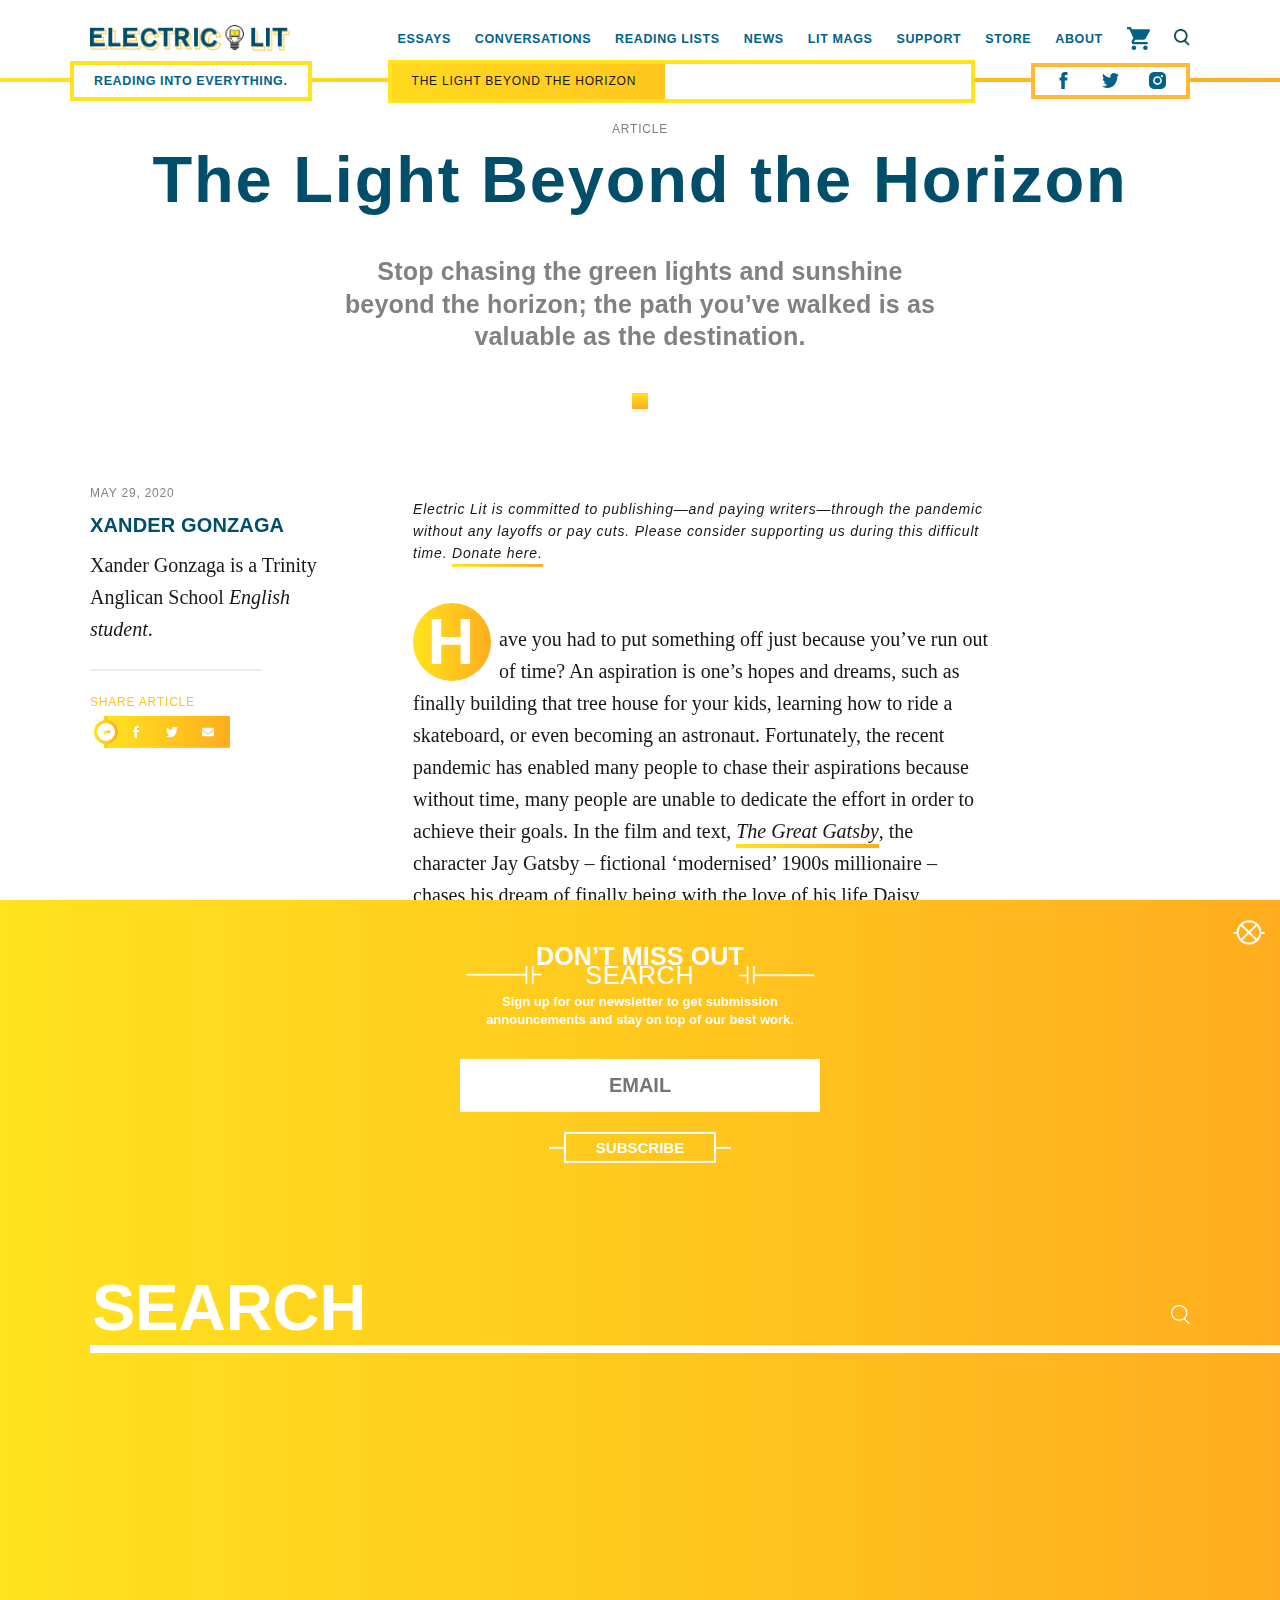
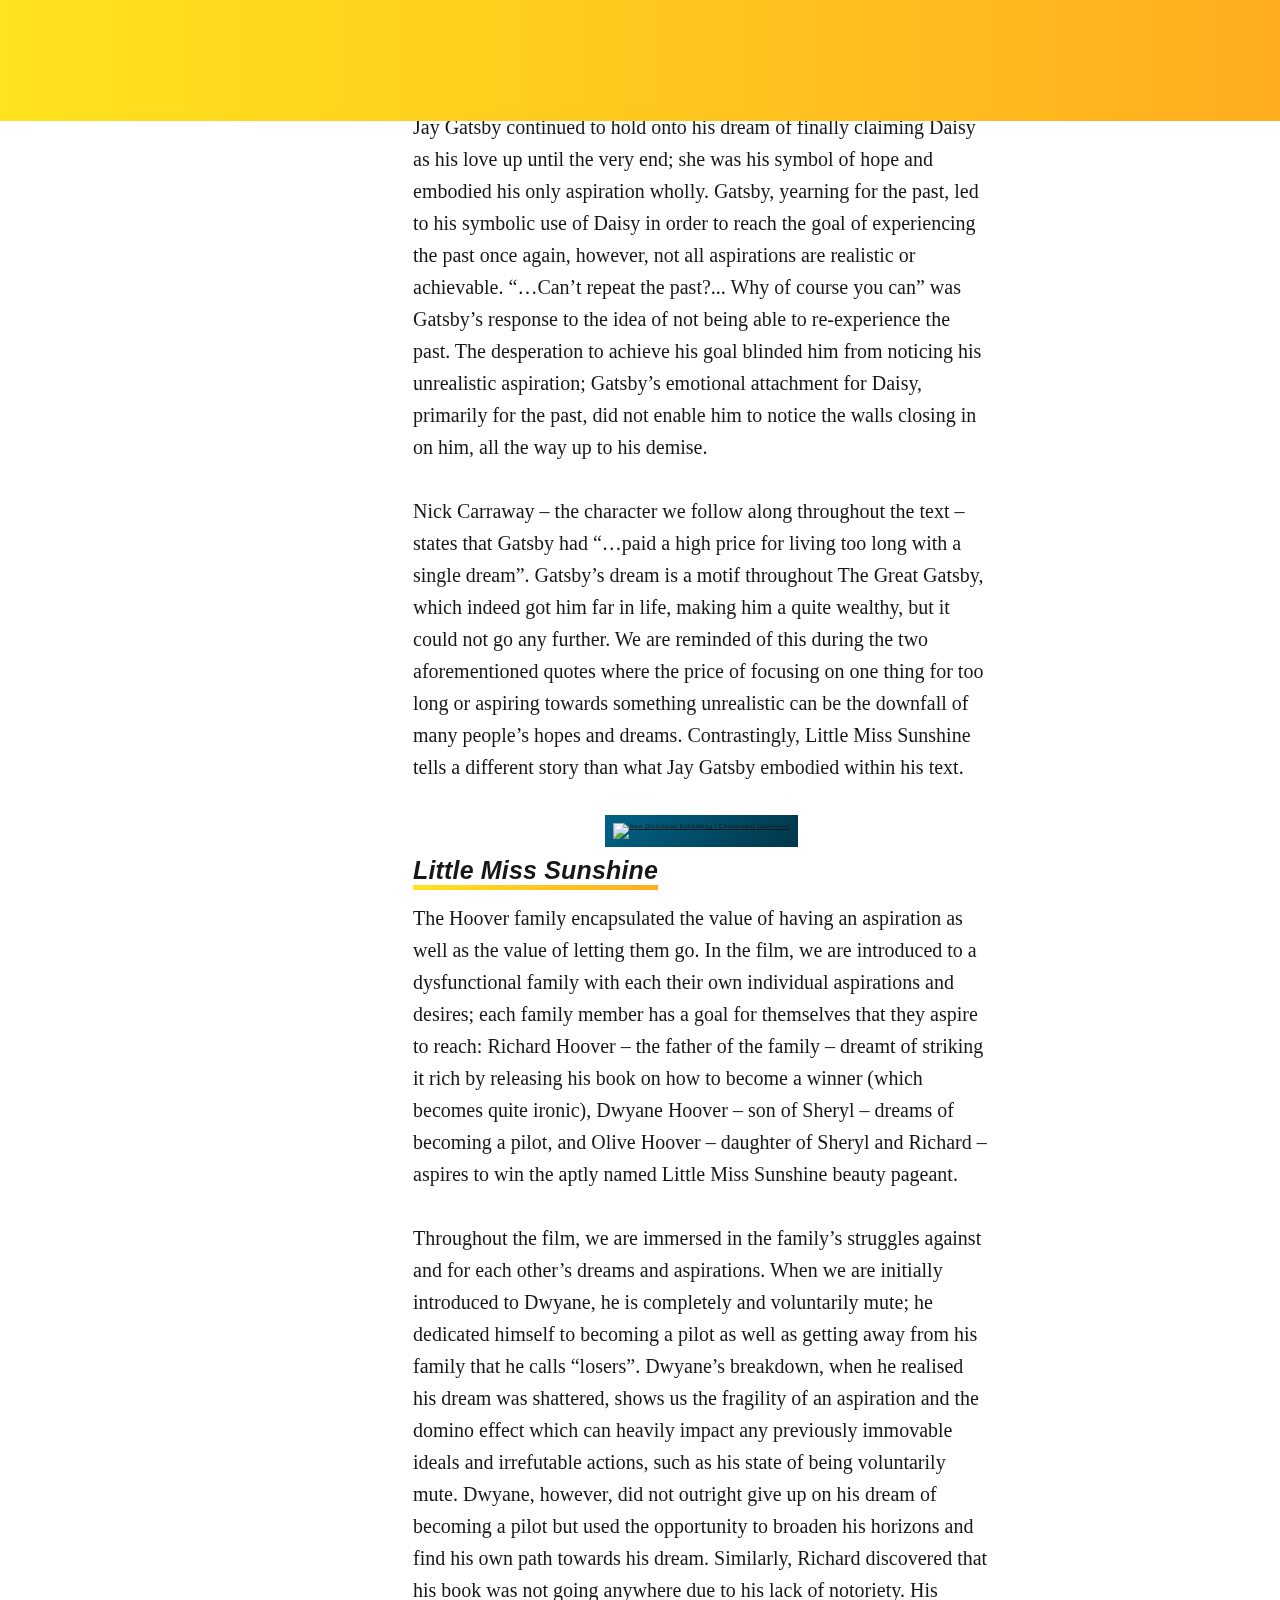
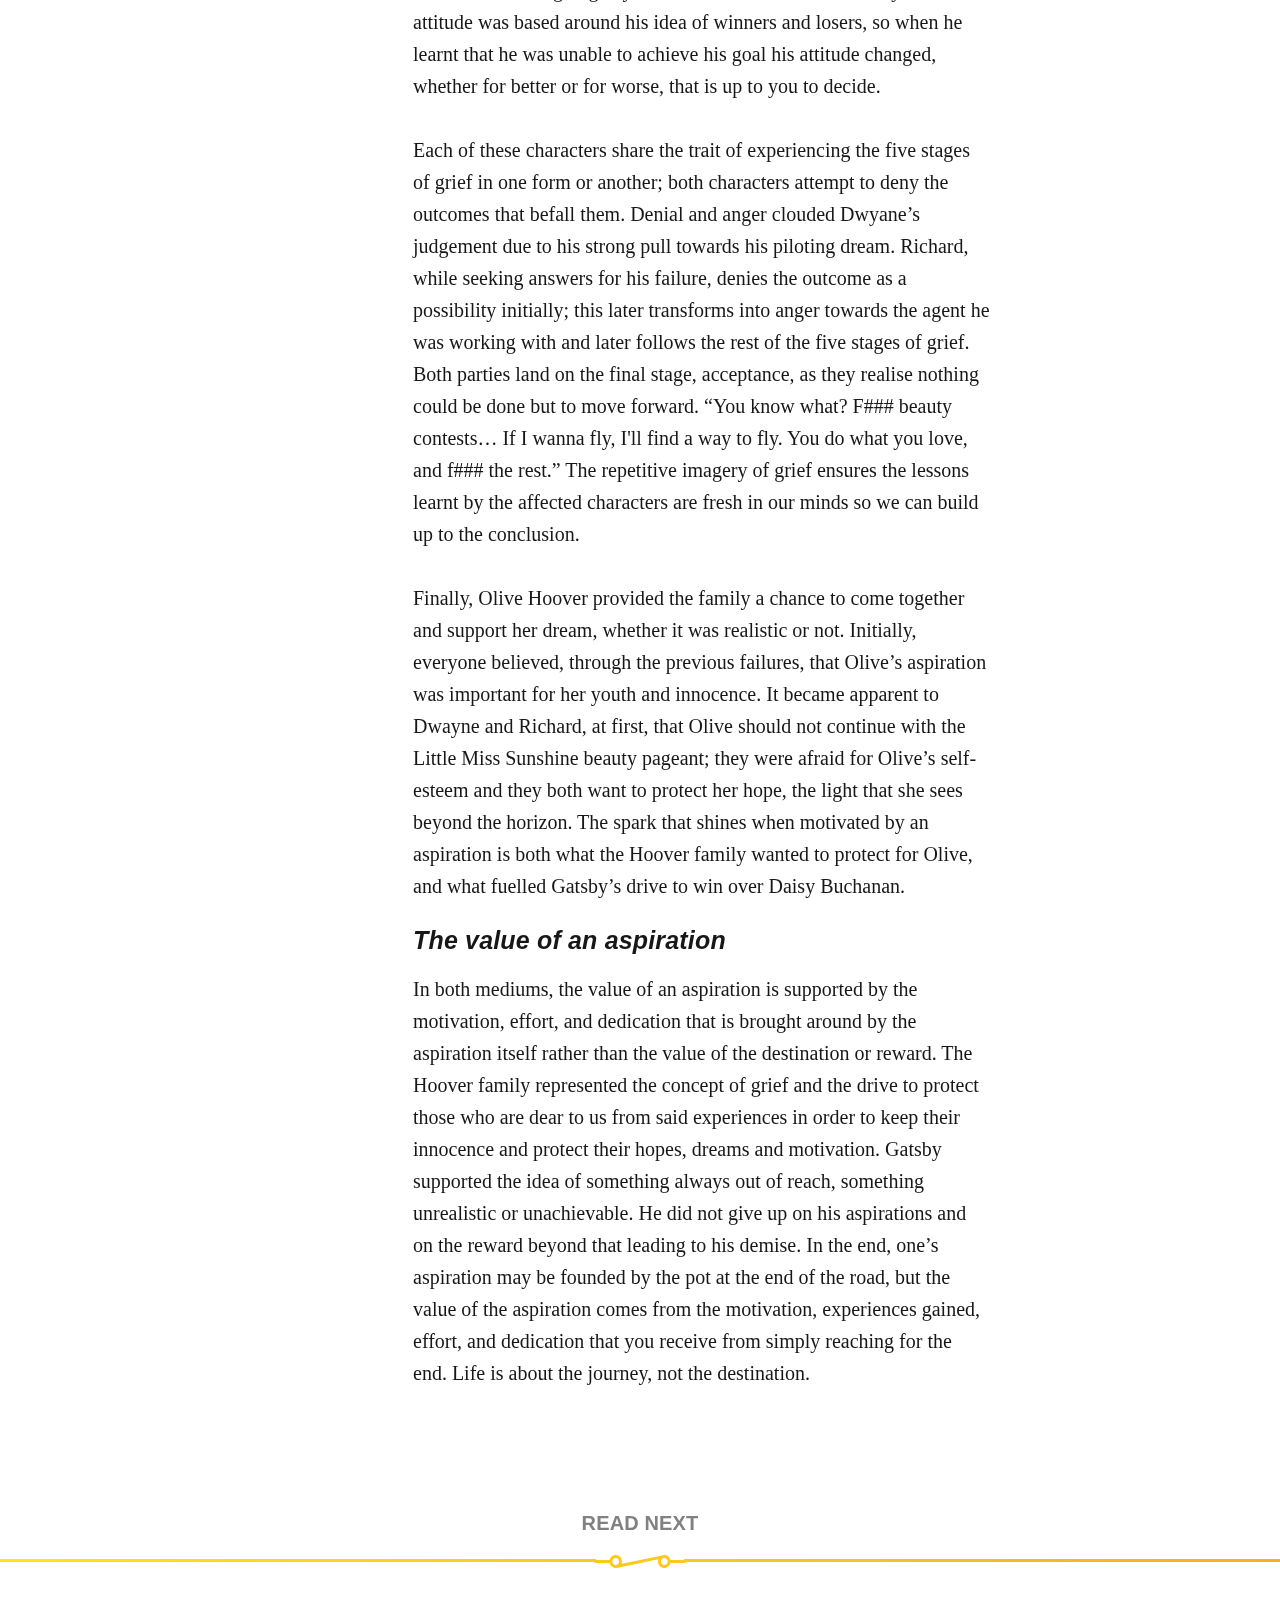
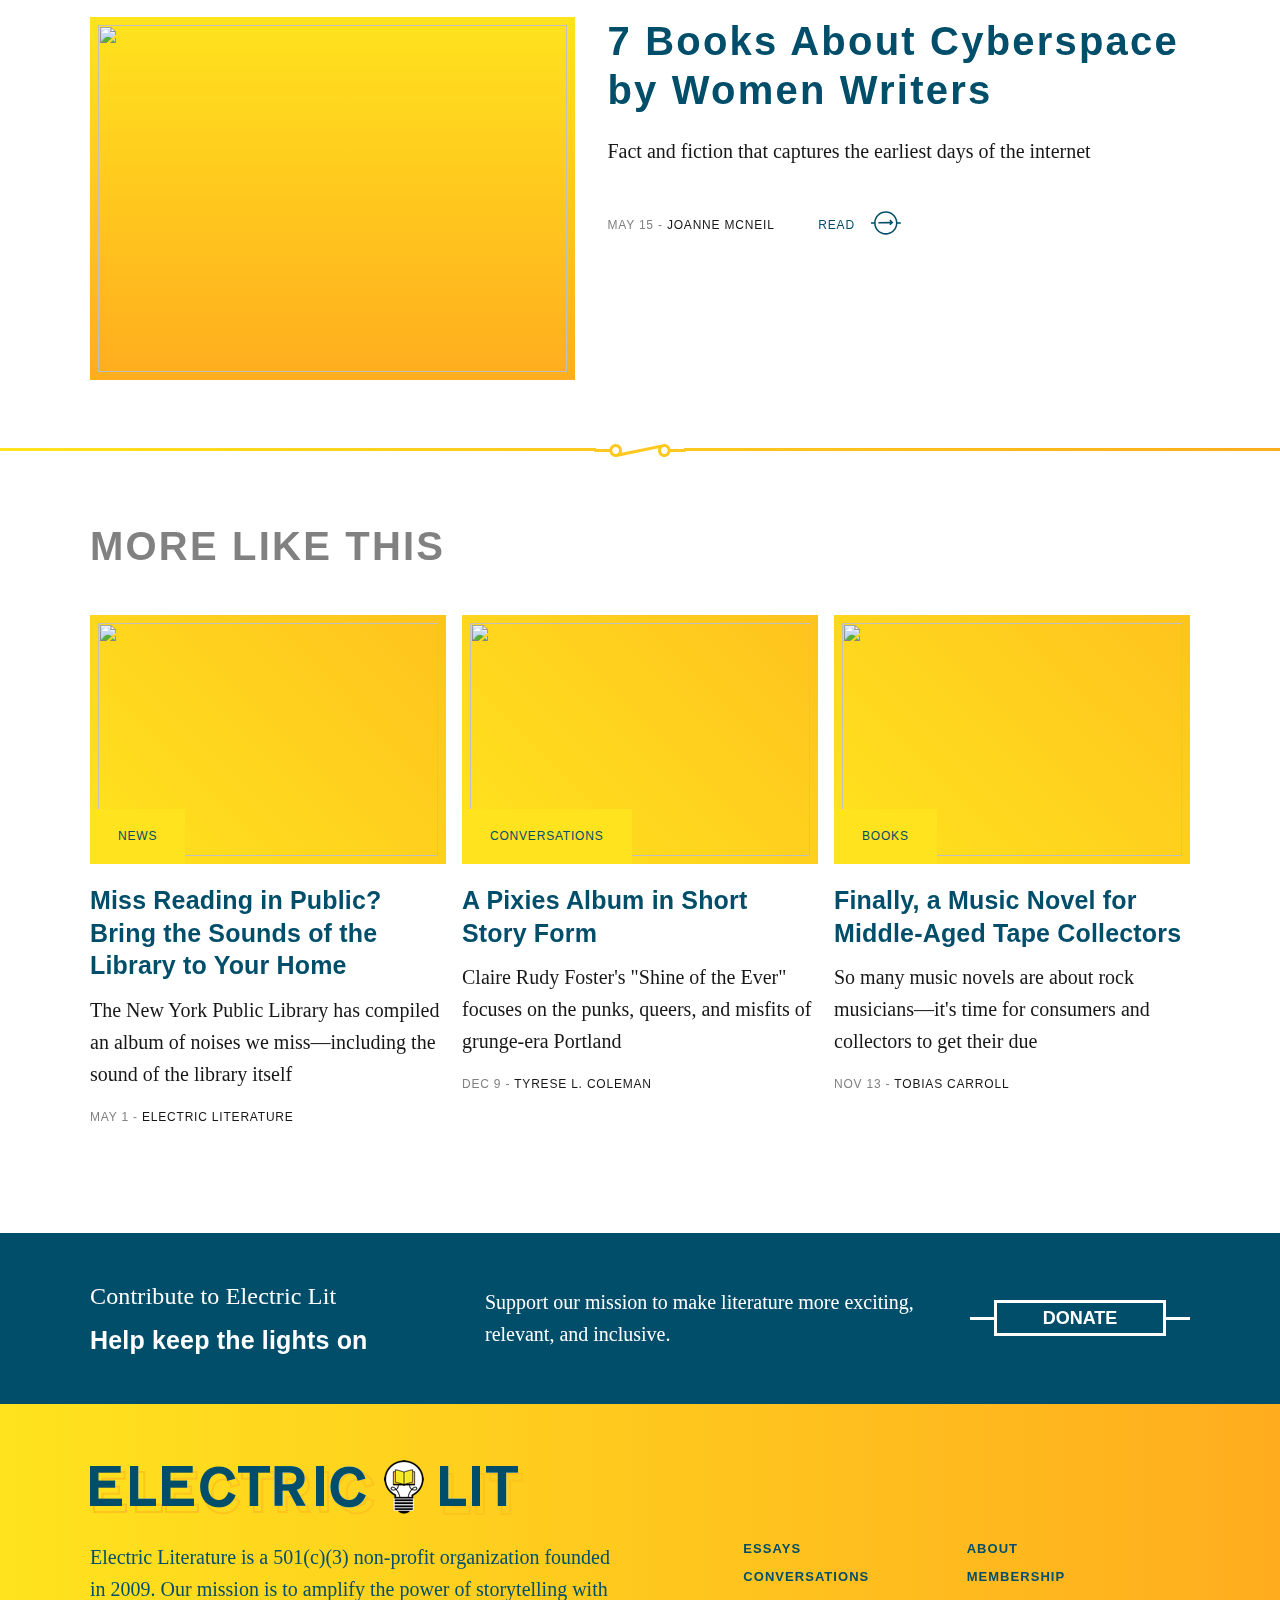
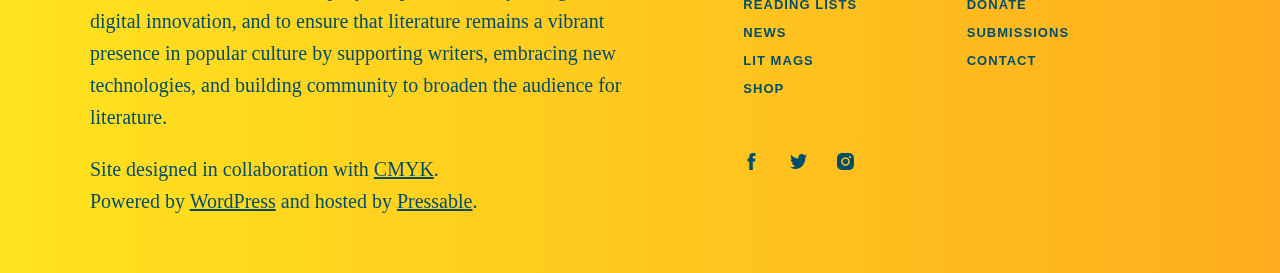
==== commit dd607da2: "Update index.html" ====
--- a/index.html
+++ b/index.html
@@ -7,7 +7,7 @@
 	<link rel="stylesheet" href="./8 Musicals that You Might Not Know Were Based on Books - Electric Literature_files/gqq1qhm.css">
 
 	<title>The Light Beyond the Horizon - Electric Literature</title>
-<script type="text/javascript" async="" id="gauges-tracker" data-site-id="5c422c7be278046cb12de45c" src="//secure.gaug.es/track.js"></script><script type="text/javascript" async="" src="https://www.google-analytics.com/analytics.js"></script><script type="text/javascript" async="" id="gauges-tracker" data-site-id="5c422c7be278046cb12de45c" src="./8 Musicals that You Might Not Know Were Based on Books - Electric Literature_files/track.js.download"></script><script type="text/javascript" async="" src="./8 Musicals that You Might Not Know Were Based on Books - Electric Literature_files/analytics.js.download"></script><script>window._wca = window._wca || [];</script>
+<script type="text/javascript" async="" src="https://www.google-analytics.com/analytics.js"></script><script type="text/javascript" async="" id="gauges-tracker" data-site-id="5c422c7be278046cb12de45c" src="//secure.gaug.es/track.js"></script><script type="text/javascript" async="" id="gauges-tracker" data-site-id="5c422c7be278046cb12de45c" src="//secure.gaug.es/track.js"></script><script type="text/javascript" async="" src="https://www.google-analytics.com/analytics.js"></script><script type="text/javascript" async="" id="gauges-tracker" data-site-id="5c422c7be278046cb12de45c" src="./8 Musicals that You Might Not Know Were Based on Books - Electric Literature_files/track.js.download"></script><script type="text/javascript" async="" src="./8 Musicals that You Might Not Know Were Based on Books - Electric Literature_files/analytics.js.download"></script><script>window._wca = window._wca || [];</script>
 
 <!-- This site is optimized with the Yoast SEO plugin v12.1 - https://yoast.com/wordpress/plugins/seo/ -->
 <meta name="description" content="">
@@ -48,7 +48,7 @@
 			window._wpemojiSettings = {"baseUrl":"https:\/\/s.w.org\/images\/core\/emoji\/12.0.0-1\/72x72\/","ext":".png","svgUrl":"https:\/\/s.w.org\/images\/core\/emoji\/12.0.0-1\/svg\/","svgExt":".svg","source":{"concatemoji":"https:\/\/electricliterature.com\/wp-includes\/js\/wp-emoji-release.min.js?ver=5.4.1"}};
 			/*! This file is auto-generated */
 			!function(e,a,t){var r,n,o,i,p=a.createElement("canvas"),s=p.getContext&&p.getContext("2d");function c(e,t){var a=String.fromCharCode;s.clearRect(0,0,p.width,p.height),s.fillText(a.apply(this,e),0,0);var r=p.toDataURL();return s.clearRect(0,0,p.width,p.height),s.fillText(a.apply(this,t),0,0),r===p.toDataURL()}function l(e){if(!s||!s.fillText)return!1;switch(s.textBaseline="top",s.font="600 32px Arial",e){case"flag":return!c([127987,65039,8205,9895,65039],[127987,65039,8203,9895,65039])&&(!c([55356,56826,55356,56819],[55356,56826,8203,55356,56819])&&!c([55356,57332,56128,56423,56128,56418,56128,56421,56128,56430,56128,56423,56128,56447],[55356,57332,8203,56128,56423,8203,56128,56418,8203,56128,56421,8203,56128,56430,8203,56128,56423,8203,56128,56447]));case"emoji":return!c([55357,56424,55356,57342,8205,55358,56605,8205,55357,56424,55356,57340],[55357,56424,55356,57342,8203,55358,56605,8203,55357,56424,55356,57340])}return!1}function d(e){var t=a.createElement("script");t.src=e,t.defer=t.type="text/javascript",a.getElementsByTagName("head")[0].appendChild(t)}for(i=Array("flag","emoji"),t.supports={everything:!0,everythingExceptFlag:!0},o=0;o<i.length;o++)t.supports[i[o]]=l(i[o]),t.supports.everything=t.supports.everything&&t.supports[i[o]],"flag"!==i[o]&&(t.supports.everythingExceptFlag=t.supports.everythingExceptFlag&&t.supports[i[o]]);t.supports.everythingExceptFlag=t.supports.everythingExceptFlag&&!t.supports.flag,t.DOMReady=!1,t.readyCallback=function(){t.DOMReady=!0},t.supports.everything||(n=function(){t.readyCallback()},a.addEventListener?(a.addEventListener("DOMContentLoaded",n,!1),e.addEventListener("load",n,!1)):(e.attachEvent("onload",n),a.attachEvent("onreadystatechange",function(){"complete"===a.readyState&&t.readyCallback()})),(r=t.source||{}).concatemoji?d(r.concatemoji):r.wpemoji&&r.twemoji&&(d(r.twemoji),d(r.wpemoji)))}(window,document,window._wpemojiSettings);
-		</script><script src="https://electricliterature.com/wp-includes/js/wp-emoji-release.min.js?ver=5.4.1" type="text/javascript" defer=""></script><script src="./8 Musicals that You Might Not Know Were Based on Books - Electric Literature_files/wp-emoji-release.min.js.download" type="text/javascript" defer=""></script>
+		</script><script src="https://electricliterature.com/wp-includes/js/wp-emoji-release.min.js?ver=5.4.1" type="text/javascript" defer=""></script><script src="https://electricliterature.com/wp-includes/js/wp-emoji-release.min.js?ver=5.4.1" type="text/javascript" defer=""></script><script src="./8 Musicals that You Might Not Know Were Based on Books - Electric Literature_files/wp-emoji-release.min.js.download" type="text/javascript" defer=""></script>
 		<style type="text/css">
 img.wp-smiley,
 img.emoji {
@@ -136,7 +136,7 @@
 <link rel="apple-touch-icon" href="https://149349728.v2.pressablecdn.com/wp-content/uploads/2019/02/favicon.jpeg">
 <meta name="msapplication-TileImage" content="https://149349728.v2.pressablecdn.com/wp-content/uploads/2019/02/favicon.jpeg">
 
-<style type="text/css">@-webkit-keyframes bounce{0%,20%,50%,80%,to{-webkit-transform:translateY(0);transform:translateY(0)}40%{-webkit-transform:translateY(-30px);transform:translateY(-30px)}60%{-webkit-transform:translateY(-15px);transform:translateY(-15px)}}@keyframes bounce{0%,20%,50%,80%,to{-webkit-transform:translateY(0);transform:translateY(0)}40%{-webkit-transform:translateY(-30px);transform:translateY(-30px)}60%{-webkit-transform:translateY(-15px);transform:translateY(-15px)}}.om-animation-bounce{-webkit-animation-duration:1s;animation-duration:1s;-webkit-animation-fill-mode:both;animation-fill-mode:both;-webkit-animation-name:bounce;animation-name:bounce}@-webkit-keyframes bounceIn{0%{opacity:0;-webkit-transform:scale(.3);transform:scale(.3)}50%{opacity:1;-webkit-transform:scale(1.05);transform:scale(1.05)}70%{-webkit-transform:scale(.9);transform:scale(.9)}to{opacity:1;-webkit-transform:scale(1);transform:scale(1)}}@keyframes bounceIn{0%{opacity:0;-webkit-transform:scale(.3);transform:scale(.3)}50%{opacity:1;-webkit-transform:scale(1.05);transform:scale(1.05)}70%{-webkit-transform:scale(.9);transform:scale(.9)}to{opacity:1;-webkit-transform:scale(1);transform:scale(1)}}.om-animation-bounce-in{-webkit-animation-duration:1s;animation-duration:1s;-webkit-animation-name:bounceIn;animation-name:bounceIn}@-webkit-keyframes bounceInDown{0%{opacity:0;-webkit-transform:translateY(-2000px);transform:translateY(-2000px)}60%{opacity:1;-webkit-transform:translateY(30px);transform:translateY(30px)}80%{-webkit-transform:translateY(-10px);transform:translateY(-10px)}to{-webkit-transform:translateY(0);transform:translateY(0)}}@keyframes bounceInDown{0%{opacity:0;-webkit-transform:translateY(-2000px);transform:translateY(-2000px)}60%{opacity:1;-webkit-transform:translateY(30px);transform:translateY(30px)}80%{-webkit-transform:translateY(-10px);transform:translateY(-10px)}to{-webkit-transform:translateY(0);transform:translateY(0)}}.om-animation-bounce-in-down{-webkit-animation-duration:1s;animation-duration:1s;-webkit-animation-name:bounceInDown;animation-name:bounceInDown}@-webkit-keyframes bounceInLeft{0%{opacity:0;-webkit-transform:translateX(-2000px);transform:translateX(-2000px)}60%{opacity:1;-webkit-transform:translateX(30px);transform:translateX(30px)}80%{-webkit-transform:translateX(-10px);transform:translateX(-10px)}to{-webkit-transform:translateX(0);transform:translateX(0)}}@keyframes bounceInLeft{0%{opacity:0;-webkit-transform:translateX(-2000px);transform:translateX(-2000px)}60%{opacity:1;-webkit-transform:translateX(30px);transform:translateX(30px)}80%{-webkit-transform:translateX(-10px);transform:translateX(-10px)}to{-webkit-transform:translateX(0);transform:translateX(0)}}.om-animation-bounce-in-left{-webkit-animation-duration:1s;animation-duration:1s;-webkit-animation-name:bounceInLeft;animation-name:bounceInLeft}@-webkit-keyframes bounceInRight{0%{opacity:0;-webkit-transform:translateX(2000px);transform:translateX(2000px)}60%{opacity:1;-webkit-transform:translateX(-30px);transform:translateX(-30px)}80%{-webkit-transform:translateX(10px);transform:translateX(10px)}to{-webkit-transform:translateX(0);transform:translateX(0)}}@keyframes bounceInRight{0%{opacity:0;-webkit-transform:translateX(2000px);transform:translateX(2000px)}60%{opacity:1;-webkit-transform:translateX(-30px);transform:translateX(-30px)}80%{-webkit-transform:translateX(10px);transform:translateX(10px)}to{-webkit-transform:translateX(0);transform:translateX(0)}}.om-animation-bounce-in-right{-webkit-animation-duration:1s;animation-duration:1s;-webkit-animation-name:bounceInRight;animation-name:bounceInRight}@-webkit-keyframes bounceInUp{0%{opacity:0;-webkit-transform:translateY(2000px);transform:translateY(2000px)}60%{opacity:1;-webkit-transform:translateY(-30px);transform:translateY(-30px)}80%{-webkit-transform:translateY(10px);transform:translateY(10px)}to{-webkit-transform:translateY(0);transform:translateY(0)}}@keyframes bounceInUp{0%{opacity:0;-webkit-transform:translateY(2000px);transform:translateY(2000px)}60%{opacity:1;-webkit-transform:translateY(-30px);transform:translateY(-30px)}80%{-webkit-transform:translateY(10px);transform:translateY(10px)}to{-webkit-transform:translateY(0);transform:translateY(0)}}.om-animation-bounce-in-up{-webkit-animation-duration:1s;animation-duration:1s;-webkit-animation-name:bounceInUp;animation-name:bounceInUp}@-webkit-keyframes flash{0%,50%,to{opacity:1}25%,75%{opacity:0}}@keyframes flash{0%,50%,to{opacity:1}25%,75%{opacity:0}}.om-animation-flash{-webkit-animation-duration:1s;animation-duration:1s;-webkit-animation-fill-mode:both;animation-fill-mode:both;-webkit-animation-name:flash;animation-name:flash}@-webkit-keyframes flip{0%{-webkit-transform:perspective(800px) translateZ(0) rotateY(0) scale(1);transform:perspective(800px) translateZ(0) rotateY(0) scale(1);-webkit-animation-timing-function:ease-out;animation-timing-function:ease-out}40%{-webkit-transform:perspective(800px) translateZ(150px) rotateY(170deg) scale(1);transform:perspective(800px) translateZ(150px) rotateY(170deg) scale(1);-webkit-animation-timing-function:ease-out;animation-timing-function:ease-out}50%{-webkit-transform:perspective(800px) translateZ(150px) rotateY(190deg) scale(1);transform:perspective(800px) translateZ(150px) rotateY(190deg) scale(1);-webkit-animation-timing-function:ease-in;animation-timing-function:ease-in}80%{-webkit-transform:perspective(800px) translateZ(0) rotateY(1turn) scale(.95);transform:perspective(800px) translateZ(0) rotateY(1turn) scale(.95);-webkit-animation-timing-function:ease-in;animation-timing-function:ease-in}to{-webkit-transform:perspective(800px) translateZ(0) rotateY(1turn) scale(1);transform:perspective(800px) translateZ(0) rotateY(1turn) scale(1);-webkit-animation-timing-function:ease-in;animation-timing-function:ease-in}}@keyframes flip{0%{-webkit-transform:perspective(800px) translateZ(0) rotateY(0) scale(1);transform:perspective(800px) translateZ(0) rotateY(0) scale(1);-webkit-animation-timing-function:ease-out;animation-timing-function:ease-out}40%{-webkit-transform:perspective(800px) translateZ(150px) rotateY(170deg) scale(1);transform:perspective(800px) translateZ(150px) rotateY(170deg) scale(1);-webkit-animation-timing-function:ease-out;animation-timing-function:ease-out}50%{-webkit-transform:perspective(800px) translateZ(150px) rotateY(190deg) scale(1);transform:perspective(800px) translateZ(150px) rotateY(190deg) scale(1);-webkit-animation-timing-function:ease-in;animation-timing-function:ease-in}80%{-webkit-transform:perspective(800px) translateZ(0) rotateY(1turn) scale(.95);transform:perspective(800px) translateZ(0) rotateY(1turn) scale(.95);-webkit-animation-timing-function:ease-in;animation-timing-function:ease-in}to{-webkit-transform:perspective(800px) translateZ(0) rotateY(1turn) scale(1);transform:perspective(800px) translateZ(0) rotateY(1turn) scale(1);-webkit-animation-timing-function:ease-in;animation-timing-function:ease-in}}.om-animation-flip{-webkit-animation-duration:1s;animation-duration:1s;-webkit-backface-visibility:visible;backface-visibility:visible;-webkit-animation-name:flip;animation-name:flip}@-webkit-keyframes flipInX{0%{-webkit-transform:perspective(800px) rotateX(90deg);transform:perspective(800px) rotateX(90deg);opacity:0}40%{-webkit-transform:perspective(800px) rotateX(-10deg);transform:perspective(800px) rotateX(-10deg)}70%{-webkit-transform:perspective(800px) rotateX(10deg);transform:perspective(800px) rotateX(10deg)}to{-webkit-transform:perspective(800px) rotateX(0deg);transform:perspective(800px) rotateX(0deg);opacity:1}}@keyframes flipInX{0%{-webkit-transform:perspective(800px) rotateX(90deg);transform:perspective(800px) rotateX(90deg);opacity:0}40%{-webkit-transform:perspective(800px) rotateX(-10deg);transform:perspective(800px) rotateX(-10deg)}70%{-webkit-transform:perspective(800px) rotateX(10deg);transform:perspective(800px) rotateX(10deg)}to{-webkit-transform:perspective(800px) rotateX(0deg);transform:perspective(800px) rotateX(0deg);opacity:1}}.om-animation-flip-down{-webkit-animation-duration:1s;animation-duration:1s;-webkit-backface-visibility:visible;backface-visibility:visible;-webkit-animation-name:flipInX;animation-name:flipInX}@-webkit-keyframes flipInY{0%{-webkit-transform:perspective(800px) rotateY(90deg);transform:perspective(800px) rotateY(90deg);opacity:0}40%{-webkit-transform:perspective(800px) rotateY(-10deg);transform:perspective(800px) rotateY(-10deg)}70%{-webkit-transform:perspective(800px) rotateY(10deg);transform:perspective(800px) rotateY(10deg)}to{-webkit-transform:perspective(800px) rotateY(0deg);transform:perspective(800px) rotateY(0deg);opacity:1}}@keyframes flipInY{0%{-webkit-transform:perspective(800px) rotateY(90deg);transform:perspective(800px) rotateY(90deg);opacity:0}40%{-webkit-transform:perspective(800px) rotateY(-10deg);transform:perspective(800px) rotateY(-10deg)}70%{-webkit-transform:perspective(800px) rotateY(10deg);transform:perspective(800px) rotateY(10deg)}to{-webkit-transform:perspective(800px) rotateY(0deg);transform:perspective(800px) rotateY(0deg);opacity:1}}.om-animation-flip-side{-webkit-animation-duration:1s;animation-duration:1s;-webkit-backface-visibility:visible;backface-visibility:visible;-webkit-animation-name:flipInY;animation-name:flipInY}@-webkit-keyframes lightSpeedIn{0%{-webkit-transform:translateX(100%) skewX(-30deg);transform:translateX(100%) skewX(-30deg);opacity:0}60%{-webkit-transform:translateX(-20%) skewX(30deg);transform:translateX(-20%) skewX(30deg);opacity:1}80%{-webkit-transform:translateX(0) skewX(-15deg);transform:translateX(0) skewX(-15deg);opacity:1}to{-webkit-transform:translateX(0) skewX(0deg);transform:translateX(0) skewX(0deg);opacity:1}}@keyframes lightSpeedIn{0%{-webkit-transform:translateX(100%) skewX(-30deg);transform:translateX(100%) skewX(-30deg);opacity:0}60%{-webkit-transform:translateX(-20%) skewX(30deg);transform:translateX(-20%) skewX(30deg);opacity:1}80%{-webkit-transform:translateX(0) skewX(-15deg);transform:translateX(0) skewX(-15deg);opacity:1}to{-webkit-transform:translateX(0) skewX(0deg);transform:translateX(0) skewX(0deg);opacity:1}}.om-animation-light-speed{-webkit-animation-duration:1s;animation-duration:1s;-webkit-animation-name:lightSpeedIn;animation-name:lightSpeedIn;-webkit-animation-timing-function:ease-out;animation-timing-function:ease-out}@-webkit-keyframes pulse{0%{-webkit-transform:scale(1);transform:scale(1)}50%{-webkit-transform:scale(1.1);transform:scale(1.1)}to{-webkit-transform:scale(1);transform:scale(1)}}@keyframes pulse{0%{-webkit-transform:scale(1);transform:scale(1)}50%{-webkit-transform:scale(1.1);transform:scale(1.1)}to{-webkit-transform:scale(1);transform:scale(1)}}.om-animation-pulse{-webkit-animation-duration:1s;animation-duration:1s;-webkit-animation-fill-mode:both;animation-fill-mode:both;-webkit-animation-name:pulse;animation-name:pulse}@-webkit-keyframes rollIn{0%{opacity:0;-webkit-transform:translateX(-100%) rotate(-120deg);transform:translateX(-100%) rotate(-120deg)}to{opacity:1;-webkit-transform:translateX(0) rotate(0deg);transform:translateX(0) rotate(0deg)}}@keyframes rollIn{0%{opacity:0;-webkit-transform:translateX(-100%) rotate(-120deg);transform:translateX(-100%) rotate(-120deg)}to{opacity:1;-webkit-transform:translateX(0) rotate(0deg);transform:translateX(0) rotate(0deg)}}.om-animation-roll-in{-webkit-animation-duration:1s;animation-duration:1s;-webkit-animation-name:rollIn;animation-name:rollIn}@-webkit-keyframes rotateIn{0%{-webkit-transform-origin:center center;transform-origin:center center;-webkit-transform:rotate(-200deg);transform:rotate(-200deg);opacity:0}to{-webkit-transform-origin:center center;transform-origin:center center;-webkit-transform:rotate(0);transform:rotate(0);opacity:1}}@keyframes rotateIn{0%{-webkit-transform-origin:center center;transform-origin:center center;-webkit-transform:rotate(-200deg);transform:rotate(-200deg);opacity:0}to{-webkit-transform-origin:center center;transform-origin:center center;-webkit-transform:rotate(0);transform:rotate(0);opacity:1}}.om-animation-rotate{-webkit-animation-duration:1s;animation-duration:1s;-webkit-animation-name:rotateIn;animation-name:rotateIn}@-webkit-keyframes rotateInDownLeft{0%{-webkit-transform-origin:left bottom;transform-origin:left bottom;-webkit-transform:rotate(-90deg);transform:rotate(-90deg);opacity:0}to{-webkit-transform-origin:left bottom;transform-origin:left bottom;-webkit-transform:rotate(0);transform:rotate(0);opacity:1}}@keyframes rotateInDownLeft{0%{-webkit-transform-origin:left bottom;transform-origin:left bottom;-webkit-transform:rotate(-90deg);transform:rotate(-90deg);opacity:0}to{-webkit-transform-origin:left bottom;transform-origin:left bottom;-webkit-transform:rotate(0);transform:rotate(0);opacity:1}}.om-animation-rotate-down-left{-webkit-animation-duration:1s;animation-duration:1s;-webkit-animation-name:rotateInDownLeft;animation-name:rotateInDownLeft}@-webkit-keyframes rotateInDownRight{0%{-webkit-transform-origin:right bottom;transform-origin:right bottom;-webkit-transform:rotate(90deg);transform:rotate(90deg);opacity:0}to{-webkit-transform-origin:right bottom;transform-origin:right bottom;-webkit-transform:rotate(0);transform:rotate(0);opacity:1}}@keyframes rotateInDownRight{0%{-webkit-transform-origin:right bottom;transform-origin:right bottom;-webkit-transform:rotate(90deg);transform:rotate(90deg);opacity:0}to{-webkit-transform-origin:right bottom;transform-origin:right bottom;-webkit-transform:rotate(0);transform:rotate(0);opacity:1}}.om-animation-rotate-down-right{-webkit-animation-duration:1s;animation-duration:1s;-webkit-animation-name:rotateInDownRight;animation-name:rotateInDownRight}@-webkit-keyframes rotateInUpLeft{0%{-webkit-transform-origin:left bottom;transform-origin:left bottom;-webkit-transform:rotate(90deg);transform:rotate(90deg);opacity:0}to{-webkit-transform-origin:left bottom;transform-origin:left bottom;-webkit-transform:rotate(0);transform:rotate(0);opacity:1}}@keyframes rotateInUpLeft{0%{-webkit-transform-origin:left bottom;transform-origin:left bottom;-webkit-transform:rotate(90deg);transform:rotate(90deg);opacity:0}to{-webkit-transform-origin:left bottom;transform-origin:left bottom;-webkit-transform:rotate(0);transform:rotate(0);opacity:1}}.om-animation-rotate-up-left{-webkit-animation-duration:1s;animation-duration:1s;-webkit-animation-name:rotateInUpLeft;animation-name:rotateInUpLeft}@-webkit-keyframes rotateInUpRight{0%{-webkit-transform-origin:right bottom;transform-origin:right bottom;-webkit-transform:rotate(-90deg);transform:rotate(-90deg);opacity:0}to{-webkit-transform-origin:right bottom;transform-origin:right bottom;-webkit-transform:rotate(0);transform:rotate(0);opacity:1}}@keyframes rotateInUpRight{0%{-webkit-transform-origin:right bottom;transform-origin:right bottom;-webkit-transform:rotate(-90deg);transform:rotate(-90deg);opacity:0}to{-webkit-transform-origin:right bottom;transform-origin:right bottom;-webkit-transform:rotate(0);transform:rotate(0);opacity:1}}.om-animation-rotate-up-right{-webkit-animation-duration:1s;animation-duration:1s;-webkit-animation-name:rotateInUpRight;animation-name:rotateInUpRight}@-webkit-keyframes rubberBand{0%{-webkit-transform:scale(1);transform:scale(1)}30%{-webkit-transform:scaleX(1.25) scaleY(.75);transform:scaleX(1.25) scaleY(.75)}40%{-webkit-transform:scaleX(.75) scaleY(1.25);transform:scaleX(.75) scaleY(1.25)}60%{-webkit-transform:scaleX(1.15) scaleY(.85);transform:scaleX(1.15) scaleY(.85)}to{-webkit-transform:scale(1);transform:scale(1)}}@keyframes rubberBand{0%{-webkit-transform:scale(1);transform:scale(1)}30%{-webkit-transform:scaleX(1.25) scaleY(.75);transform:scaleX(1.25) scaleY(.75)}40%{-webkit-transform:scaleX(.75) scaleY(1.25);transform:scaleX(.75) scaleY(1.25)}60%{-webkit-transform:scaleX(1.15) scaleY(.85);transform:scaleX(1.15) scaleY(.85)}to{-webkit-transform:scale(1);transform:scale(1)}}.om-animation-rubber-band{-webkit-animation-duration:1s;animation-duration:1s;-webkit-animation-fill-mode:both;animation-fill-mode:both;-webkit-animation-name:rubberBand;animation-name:rubberBand}@-webkit-keyframes shake{0%,to{-webkit-transform:translateX(0);transform:translateX(0)}10%,30%,50%,70%,90%{-webkit-transform:translateX(-10px);transform:translateX(-10px)}20%,40%,60%,80%{-webkit-transform:translateX(10px);transform:translateX(10px)}}@keyframes shake{0%,to{-webkit-transform:translateX(0);transform:translateX(0)}10%,30%,50%,70%,90%{-webkit-transform:translateX(-10px);transform:translateX(-10px)}20%,40%,60%,80%{-webkit-transform:translateX(10px);transform:translateX(10px)}}.om-animation-shake{-webkit-animation-duration:1s;animation-duration:1s;-webkit-animation-fill-mode:both;animation-fill-mode:both;-webkit-animation-name:shake;animation-name:shake}@-webkit-keyframes slideInDown{0%{opacity:0;-webkit-transform:translateY(-2000px);transform:translateY(-2000px)}to{-webkit-transform:translateY(0);transform:translateY(0)}}@keyframes slideInDown{0%{opacity:0;-webkit-transform:translateY(-2000px);transform:translateY(-2000px)}to{-webkit-transform:translateY(0);transform:translateY(0)}}.om-animation-slide-in-down{-webkit-animation-duration:1s;animation-duration:1s;-webkit-animation-name:slideInDown;animation-name:slideInDown}@-webkit-keyframes slideInLeft{0%{opacity:0;-webkit-transform:translateX(-2000px);transform:translateX(-2000px)}to{-webkit-transform:translateX(0);transform:translateX(0)}}@keyframes slideInLeft{0%{opacity:0;-webkit-transform:translateX(-2000px);transform:translateX(-2000px)}to{-webkit-transform:translateX(0);transform:translateX(0)}}.om-animation-slide-in-left{-webkit-animation-duration:1s;animation-duration:1s;-webkit-animation-name:slideInLeft;animation-name:slideInLeft}@-webkit-keyframes slideInRight{0%{opacity:0;-webkit-transform:translateX(2000px);transform:translateX(2000px)}to{-webkit-transform:translateX(0);transform:translateX(0)}}@keyframes slideInRight{0%{opacity:0;-webkit-transform:translateX(2000px);transform:translateX(2000px)}to{-webkit-transform:translateX(0);transform:translateX(0)}}.om-animation-slide-in-right{-webkit-animation-duration:1s;animation-duration:1s;-webkit-animation-name:slideInRight;animation-name:slideInRight}@-webkit-keyframes swing{20%{-webkit-transform:rotate(15deg);transform:rotate(15deg)}40%{-webkit-transform:rotate(-10deg);transform:rotate(-10deg)}60%{-webkit-transform:rotate(5deg);transform:rotate(5deg)}80%{-webkit-transform:rotate(-5deg);transform:rotate(-5deg)}to{-webkit-transform:rotate(0deg);transform:rotate(0deg)}}@keyframes swing{20%{-webkit-transform:rotate(15deg);transform:rotate(15deg)}40%{-webkit-transform:rotate(-10deg);transform:rotate(-10deg)}60%{-webkit-transform:rotate(5deg);transform:rotate(5deg)}80%{-webkit-transform:rotate(-5deg);transform:rotate(-5deg)}to{-webkit-transform:rotate(0deg);transform:rotate(0deg)}}.om-animation-swing{-webkit-animation-duration:1s;animation-duration:1s;-webkit-transform-origin:top center;transform-origin:top center;-webkit-animation-name:swing;animation-name:swing}@-webkit-keyframes tada{0%{-webkit-transform:scale(1);transform:scale(1)}10%,20%{-webkit-transform:scale(.9) rotate(-3deg);transform:scale(.9) rotate(-3deg)}30%,50%,70%,90%{-webkit-transform:scale(1.1) rotate(3deg);transform:scale(1.1) rotate(3deg)}40%,60%,80%{-webkit-transform:scale(1.1) rotate(-3deg);transform:scale(1.1) rotate(-3deg)}to{-webkit-transform:scale(1) rotate(0);transform:scale(1) rotate(0)}}@keyframes tada{0%{-webkit-transform:scale(1);transform:scale(1)}10%,20%{-webkit-transform:scale(.9) rotate(-3deg);transform:scale(.9) rotate(-3deg)}30%,50%,70%,90%{-webkit-transform:scale(1.1) rotate(3deg);transform:scale(1.1) rotate(3deg)}40%,60%,80%{-webkit-transform:scale(1.1) rotate(-3deg);transform:scale(1.1) rotate(-3deg)}to{-webkit-transform:scale(1) rotate(0);transform:scale(1) rotate(0)}}.om-animation-tada{-webkit-animation-duration:1s;animation-duration:1s;-webkit-animation-name:tada;animation-name:tada}@-webkit-keyframes wobble{0%{-webkit-transform:translateX(0);transform:translateX(0)}15%{-webkit-transform:translateX(-25%) rotate(-5deg);transform:translateX(-25%) rotate(-5deg)}30%{-webkit-transform:translateX(20%) rotate(3deg);transform:translateX(20%) rotate(3deg)}45%{-webkit-transform:translateX(-15%) rotate(-3deg);transform:translateX(-15%) rotate(-3deg)}60%{-webkit-transform:translateX(10%) rotate(2deg);transform:translateX(10%) rotate(2deg)}75%{-webkit-transform:translateX(-5%) rotate(-1deg);transform:translateX(-5%) rotate(-1deg)}to{-webkit-transform:translateX(0);transform:translateX(0)}}@keyframes wobble{0%{-webkit-transform:translateX(0);transform:translateX(0)}15%{-webkit-transform:translateX(-25%) rotate(-5deg);transform:translateX(-25%) rotate(-5deg)}30%{-webkit-transform:translateX(20%) rotate(3deg);transform:translateX(20%) rotate(3deg)}45%{-webkit-transform:translateX(-15%) rotate(-3deg);transform:translateX(-15%) rotate(-3deg)}60%{-webkit-transform:translateX(10%) rotate(2deg);transform:translateX(10%) rotate(2deg)}75%{-webkit-transform:translateX(-5%) rotate(-1deg);transform:translateX(-5%) rotate(-1deg)}to{-webkit-transform:translateX(0);transform:translateX(0)}}.om-animation-wobble{-webkit-animation-duration:1s;animation-duration:1s;-webkit-animation-name:wobble;animation-name:wobble}.om-content-lock{color:transparent!important;text-shadow:rgba(0,0,0,.5) 0 0 10px;-webkit-user-select:none;-moz-user-select:none;-ms-user-select:none;user-select:none;pointer-events:none;filter:url("data:image/svg+xml;utf9,<svg%20version='1.1'%20xmlns='http://www.w3.org/2000/svg'><filter%20id='blur'><feGaussianBlur%20stdDeviation='10'%20/></filter></svg>#blur");-webkit-filter:blur(10px);-ms-filter:blur(10px);-o-filter:blur(10px);filter:blur(10px)}html.om-mobile-position,html.om-mobile-position body{position:fixed!important}html.om-ios-form,html.om-ios-form body{-webkit-transform:translateZ(0)!important;transform:translateZ(0)!important;-webkit-overflow-scrolling:touch!important;height:100%!important;overflow:auto!important}html.om-position-popup body{overflow:hidden!important}html.om-position-floating-top{transition:padding-top .5s ease!important}html.om-position-floating-bottom{transition:padding-bottom .5s ease!important}html.om-reset-dimensions{height:100%!important;width:100%!important}.om-verification-confirmation{font-family:Lato,Arial,Helvetica,sans-serif;position:fixed;border-radius:10px;bottom:20px;left:20px;padding:10px 20px;opacity:0;transition:opacity .3s ease-in;background:#85bf31;color:#fff;font-size:18px;font-weight:700;z-index:9999}</style><style type="text/css">@-webkit-keyframes bounce{0%,20%,50%,80%,to{-webkit-transform:translateY(0);transform:translateY(0)}40%{-webkit-transform:translateY(-30px);transform:translateY(-30px)}60%{-webkit-transform:translateY(-15px);transform:translateY(-15px)}}@keyframes bounce{0%,20%,50%,80%,to{-webkit-transform:translateY(0);transform:translateY(0)}40%{-webkit-transform:translateY(-30px);transform:translateY(-30px)}60%{-webkit-transform:translateY(-15px);transform:translateY(-15px)}}.om-animation-bounce{-webkit-animation-duration:1s;animation-duration:1s;-webkit-animation-fill-mode:both;animation-fill-mode:both;-webkit-animation-name:bounce;animation-name:bounce}@-webkit-keyframes bounceIn{0%{opacity:0;-webkit-transform:scale(.3);transform:scale(.3)}50%{opacity:1;-webkit-transform:scale(1.05);transform:scale(1.05)}70%{-webkit-transform:scale(.9);transform:scale(.9)}to{opacity:1;-webkit-transform:scale(1);transform:scale(1)}}@keyframes bounceIn{0%{opacity:0;-webkit-transform:scale(.3);transform:scale(.3)}50%{opacity:1;-webkit-transform:scale(1.05);transform:scale(1.05)}70%{-webkit-transform:scale(.9);transform:scale(.9)}to{opacity:1;-webkit-transform:scale(1);transform:scale(1)}}.om-animation-bounce-in{-webkit-animation-duration:1s;animation-duration:1s;-webkit-animation-name:bounceIn;animation-name:bounceIn}@-webkit-keyframes bounceInDown{0%{opacity:0;-webkit-transform:translateY(-2000px);transform:translateY(-2000px)}60%{opacity:1;-webkit-transform:translateY(30px);transform:translateY(30px)}80%{-webkit-transform:translateY(-10px);transform:translateY(-10px)}to{-webkit-transform:translateY(0);transform:translateY(0)}}@keyframes bounceInDown{0%{opacity:0;-webkit-transform:translateY(-2000px);transform:translateY(-2000px)}60%{opacity:1;-webkit-transform:translateY(30px);transform:translateY(30px)}80%{-webkit-transform:translateY(-10px);transform:translateY(-10px)}to{-webkit-transform:translateY(0);transform:translateY(0)}}.om-animation-bounce-in-down{-webkit-animation-duration:1s;animation-duration:1s;-webkit-animation-name:bounceInDown;animation-name:bounceInDown}@-webkit-keyframes bounceInLeft{0%{opacity:0;-webkit-transform:translateX(-2000px);transform:translateX(-2000px)}60%{opacity:1;-webkit-transform:translateX(30px);transform:translateX(30px)}80%{-webkit-transform:translateX(-10px);transform:translateX(-10px)}to{-webkit-transform:translateX(0);transform:translateX(0)}}@keyframes bounceInLeft{0%{opacity:0;-webkit-transform:translateX(-2000px);transform:translateX(-2000px)}60%{opacity:1;-webkit-transform:translateX(30px);transform:translateX(30px)}80%{-webkit-transform:translateX(-10px);transform:translateX(-10px)}to{-webkit-transform:translateX(0);transform:translateX(0)}}.om-animation-bounce-in-left{-webkit-animation-duration:1s;animation-duration:1s;-webkit-animation-name:bounceInLeft;animation-name:bounceInLeft}@-webkit-keyframes bounceInRight{0%{opacity:0;-webkit-transform:translateX(2000px);transform:translateX(2000px)}60%{opacity:1;-webkit-transform:translateX(-30px);transform:translateX(-30px)}80%{-webkit-transform:translateX(10px);transform:translateX(10px)}to{-webkit-transform:translateX(0);transform:translateX(0)}}@keyframes bounceInRight{0%{opacity:0;-webkit-transform:translateX(2000px);transform:translateX(2000px)}60%{opacity:1;-webkit-transform:translateX(-30px);transform:translateX(-30px)}80%{-webkit-transform:translateX(10px);transform:translateX(10px)}to{-webkit-transform:translateX(0);transform:translateX(0)}}.om-animation-bounce-in-right{-webkit-animation-duration:1s;animation-duration:1s;-webkit-animation-name:bounceInRight;animation-name:bounceInRight}@-webkit-keyframes bounceInUp{0%{opacity:0;-webkit-transform:translateY(2000px);transform:translateY(2000px)}60%{opacity:1;-webkit-transform:translateY(-30px);transform:translateY(-30px)}80%{-webkit-transform:translateY(10px);transform:translateY(10px)}to{-webkit-transform:translateY(0);transform:translateY(0)}}@keyframes bounceInUp{0%{opacity:0;-webkit-transform:translateY(2000px);transform:translateY(2000px)}60%{opacity:1;-webkit-transform:translateY(-30px);transform:translateY(-30px)}80%{-webkit-transform:translateY(10px);transform:translateY(10px)}to{-webkit-transform:translateY(0);transform:translateY(0)}}.om-animation-bounce-in-up{-webkit-animation-duration:1s;animation-duration:1s;-webkit-animation-name:bounceInUp;animation-name:bounceInUp}@-webkit-keyframes flash{0%,50%,to{opacity:1}25%,75%{opacity:0}}@keyframes flash{0%,50%,to{opacity:1}25%,75%{opacity:0}}.om-animation-flash{-webkit-animation-duration:1s;animation-duration:1s;-webkit-animation-fill-mode:both;animation-fill-mode:both;-webkit-animation-name:flash;animation-name:flash}@-webkit-keyframes flip{0%{-webkit-transform:perspective(800px) translateZ(0) rotateY(0) scale(1);transform:perspective(800px) translateZ(0) rotateY(0) scale(1);-webkit-animation-timing-function:ease-out;animation-timing-function:ease-out}40%{-webkit-transform:perspective(800px) translateZ(150px) rotateY(170deg) scale(1);transform:perspective(800px) translateZ(150px) rotateY(170deg) scale(1);-webkit-animation-timing-function:ease-out;animation-timing-function:ease-out}50%{-webkit-transform:perspective(800px) translateZ(150px) rotateY(190deg) scale(1);transform:perspective(800px) translateZ(150px) rotateY(190deg) scale(1);-webkit-animation-timing-function:ease-in;animation-timing-function:ease-in}80%{-webkit-transform:perspective(800px) translateZ(0) rotateY(1turn) scale(.95);transform:perspective(800px) translateZ(0) rotateY(1turn) scale(.95);-webkit-animation-timing-function:ease-in;animation-timing-function:ease-in}to{-webkit-transform:perspective(800px) translateZ(0) rotateY(1turn) scale(1);transform:perspective(800px) translateZ(0) rotateY(1turn) scale(1);-webkit-animation-timing-function:ease-in;animation-timing-function:ease-in}}@keyframes flip{0%{-webkit-transform:perspective(800px) translateZ(0) rotateY(0) scale(1);transform:perspective(800px) translateZ(0) rotateY(0) scale(1);-webkit-animation-timing-function:ease-out;animation-timing-function:ease-out}40%{-webkit-transform:perspective(800px) translateZ(150px) rotateY(170deg) scale(1);transform:perspective(800px) translateZ(150px) rotateY(170deg) scale(1);-webkit-animation-timing-function:ease-out;animation-timing-function:ease-out}50%{-webkit-transform:perspective(800px) translateZ(150px) rotateY(190deg) scale(1);transform:perspective(800px) translateZ(150px) rotateY(190deg) scale(1);-webkit-animation-timing-function:ease-in;animation-timing-function:ease-in}80%{-webkit-transform:perspective(800px) translateZ(0) rotateY(1turn) scale(.95);transform:perspective(800px) translateZ(0) rotateY(1turn) scale(.95);-webkit-animation-timing-function:ease-in;animation-timing-function:ease-in}to{-webkit-transform:perspective(800px) translateZ(0) rotateY(1turn) scale(1);transform:perspective(800px) translateZ(0) rotateY(1turn) scale(1);-webkit-animation-timing-function:ease-in;animation-timing-function:ease-in}}.om-animation-flip{-webkit-animation-duration:1s;animation-duration:1s;-webkit-backface-visibility:visible;backface-visibility:visible;-webkit-animation-name:flip;animation-name:flip}@-webkit-keyframes flipInX{0%{-webkit-transform:perspective(800px) rotateX(90deg);transform:perspective(800px) rotateX(90deg);opacity:0}40%{-webkit-transform:perspective(800px) rotateX(-10deg);transform:perspective(800px) rotateX(-10deg)}70%{-webkit-transform:perspective(800px) rotateX(10deg);transform:perspective(800px) rotateX(10deg)}to{-webkit-transform:perspective(800px) rotateX(0deg);transform:perspective(800px) rotateX(0deg);opacity:1}}@keyframes flipInX{0%{-webkit-transform:perspective(800px) rotateX(90deg);transform:perspective(800px) rotateX(90deg);opacity:0}40%{-webkit-transform:perspective(800px) rotateX(-10deg);transform:perspective(800px) rotateX(-10deg)}70%{-webkit-transform:perspective(800px) rotateX(10deg);transform:perspective(800px) rotateX(10deg)}to{-webkit-transform:perspective(800px) rotateX(0deg);transform:perspective(800px) rotateX(0deg);opacity:1}}.om-animation-flip-down{-webkit-animation-duration:1s;animation-duration:1s;-webkit-backface-visibility:visible;backface-visibility:visible;-webkit-animation-name:flipInX;animation-name:flipInX}@-webkit-keyframes flipInY{0%{-webkit-transform:perspective(800px) rotateY(90deg);transform:perspective(800px) rotateY(90deg);opacity:0}40%{-webkit-transform:perspective(800px) rotateY(-10deg);transform:perspective(800px) rotateY(-10deg)}70%{-webkit-transform:perspective(800px) rotateY(10deg);transform:perspective(800px) rotateY(10deg)}to{-webkit-transform:perspective(800px) rotateY(0deg);transform:perspective(800px) rotateY(0deg);opacity:1}}@keyframes flipInY{0%{-webkit-transform:perspective(800px) rotateY(90deg);transform:perspective(800px) rotateY(90deg);opacity:0}40%{-webkit-transform:perspective(800px) rotateY(-10deg);transform:perspective(800px) rotateY(-10deg)}70%{-webkit-transform:perspective(800px) rotateY(10deg);transform:perspective(800px) rotateY(10deg)}to{-webkit-transform:perspective(800px) rotateY(0deg);transform:perspective(800px) rotateY(0deg);opacity:1}}.om-animation-flip-side{-webkit-animation-duration:1s;animation-duration:1s;-webkit-backface-visibility:visible;backface-visibility:visible;-webkit-animation-name:flipInY;animation-name:flipInY}@-webkit-keyframes lightSpeedIn{0%{-webkit-transform:translateX(100%) skewX(-30deg);transform:translateX(100%) skewX(-30deg);opacity:0}60%{-webkit-transform:translateX(-20%) skewX(30deg);transform:translateX(-20%) skewX(30deg);opacity:1}80%{-webkit-transform:translateX(0) skewX(-15deg);transform:translateX(0) skewX(-15deg);opacity:1}to{-webkit-transform:translateX(0) skewX(0deg);transform:translateX(0) skewX(0deg);opacity:1}}@keyframes lightSpeedIn{0%{-webkit-transform:translateX(100%) skewX(-30deg);transform:translateX(100%) skewX(-30deg);opacity:0}60%{-webkit-transform:translateX(-20%) skewX(30deg);transform:translateX(-20%) skewX(30deg);opacity:1}80%{-webkit-transform:translateX(0) skewX(-15deg);transform:translateX(0) skewX(-15deg);opacity:1}to{-webkit-transform:translateX(0) skewX(0deg);transform:translateX(0) skewX(0deg);opacity:1}}.om-animation-light-speed{-webkit-animation-duration:1s;animation-duration:1s;-webkit-animation-name:lightSpeedIn;animation-name:lightSpeedIn;-webkit-animation-timing-function:ease-out;animation-timing-function:ease-out}@-webkit-keyframes pulse{0%{-webkit-transform:scale(1);transform:scale(1)}50%{-webkit-transform:scale(1.1);transform:scale(1.1)}to{-webkit-transform:scale(1);transform:scale(1)}}@keyframes pulse{0%{-webkit-transform:scale(1);transform:scale(1)}50%{-webkit-transform:scale(1.1);transform:scale(1.1)}to{-webkit-transform:scale(1);transform:scale(1)}}.om-animation-pulse{-webkit-animation-duration:1s;animation-duration:1s;-webkit-animation-fill-mode:both;animation-fill-mode:both;-webkit-animation-name:pulse;animation-name:pulse}@-webkit-keyframes rollIn{0%{opacity:0;-webkit-transform:translateX(-100%) rotate(-120deg);transform:translateX(-100%) rotate(-120deg)}to{opacity:1;-webkit-transform:translateX(0) rotate(0deg);transform:translateX(0) rotate(0deg)}}@keyframes rollIn{0%{opacity:0;-webkit-transform:translateX(-100%) rotate(-120deg);transform:translateX(-100%) rotate(-120deg)}to{opacity:1;-webkit-transform:translateX(0) rotate(0deg);transform:translateX(0) rotate(0deg)}}.om-animation-roll-in{-webkit-animation-duration:1s;animation-duration:1s;-webkit-animation-name:rollIn;animation-name:rollIn}@-webkit-keyframes rotateIn{0%{-webkit-transform-origin:center center;transform-origin:center center;-webkit-transform:rotate(-200deg);transform:rotate(-200deg);opacity:0}to{-webkit-transform-origin:center center;transform-origin:center center;-webkit-transform:rotate(0);transform:rotate(0);opacity:1}}@keyframes rotateIn{0%{-webkit-transform-origin:center center;transform-origin:center center;-webkit-transform:rotate(-200deg);transform:rotate(-200deg);opacity:0}to{-webkit-transform-origin:center center;transform-origin:center center;-webkit-transform:rotate(0);transform:rotate(0);opacity:1}}.om-animation-rotate{-webkit-animation-duration:1s;animation-duration:1s;-webkit-animation-name:rotateIn;animation-name:rotateIn}@-webkit-keyframes rotateInDownLeft{0%{-webkit-transform-origin:left bottom;transform-origin:left bottom;-webkit-transform:rotate(-90deg);transform:rotate(-90deg);opacity:0}to{-webkit-transform-origin:left bottom;transform-origin:left bottom;-webkit-transform:rotate(0);transform:rotate(0);opacity:1}}@keyframes rotateInDownLeft{0%{-webkit-transform-origin:left bottom;transform-origin:left bottom;-webkit-transform:rotate(-90deg);transform:rotate(-90deg);opacity:0}to{-webkit-transform-origin:left bottom;transform-origin:left bottom;-webkit-transform:rotate(0);transform:rotate(0);opacity:1}}.om-animation-rotate-down-left{-webkit-animation-duration:1s;animation-duration:1s;-webkit-animation-name:rotateInDownLeft;animation-name:rotateInDownLeft}@-webkit-keyframes rotateInDownRight{0%{-webkit-transform-origin:right bottom;transform-origin:right bottom;-webkit-transform:rotate(90deg);transform:rotate(90deg);opacity:0}to{-webkit-transform-origin:right bottom;transform-origin:right bottom;-webkit-transform:rotate(0);transform:rotate(0);opacity:1}}@keyframes rotateInDownRight{0%{-webkit-transform-origin:right bottom;transform-origin:right bottom;-webkit-transform:rotate(90deg);transform:rotate(90deg);opacity:0}to{-webkit-transform-origin:right bottom;transform-origin:right bottom;-webkit-transform:rotate(0);transform:rotate(0);opacity:1}}.om-animation-rotate-down-right{-webkit-animation-duration:1s;animation-duration:1s;-webkit-animation-name:rotateInDownRight;animation-name:rotateInDownRight}@-webkit-keyframes rotateInUpLeft{0%{-webkit-transform-origin:left bottom;transform-origin:left bottom;-webkit-transform:rotate(90deg);transform:rotate(90deg);opacity:0}to{-webkit-transform-origin:left bottom;transform-origin:left bottom;-webkit-transform:rotate(0);transform:rotate(0);opacity:1}}@keyframes rotateInUpLeft{0%{-webkit-transform-origin:left bottom;transform-origin:left bottom;-webkit-transform:rotate(90deg);transform:rotate(90deg);opacity:0}to{-webkit-transform-origin:left bottom;transform-origin:left bottom;-webkit-transform:rotate(0);transform:rotate(0);opacity:1}}.om-animation-rotate-up-left{-webkit-animation-duration:1s;animation-duration:1s;-webkit-animation-name:rotateInUpLeft;animation-name:rotateInUpLeft}@-webkit-keyframes rotateInUpRight{0%{-webkit-transform-origin:right bottom;transform-origin:right bottom;-webkit-transform:rotate(-90deg);transform:rotate(-90deg);opacity:0}to{-webkit-transform-origin:right bottom;transform-origin:right bottom;-webkit-transform:rotate(0);transform:rotate(0);opacity:1}}@keyframes rotateInUpRight{0%{-webkit-transform-origin:right bottom;transform-origin:right bottom;-webkit-transform:rotate(-90deg);transform:rotate(-90deg);opacity:0}to{-webkit-transform-origin:right bottom;transform-origin:right bottom;-webkit-transform:rotate(0);transform:rotate(0);opacity:1}}.om-animation-rotate-up-right{-webkit-animation-duration:1s;animation-duration:1s;-webkit-animation-name:rotateInUpRight;animation-name:rotateInUpRight}@-webkit-keyframes rubberBand{0%{-webkit-transform:scale(1);transform:scale(1)}30%{-webkit-transform:scaleX(1.25) scaleY(.75);transform:scaleX(1.25) scaleY(.75)}40%{-webkit-transform:scaleX(.75) scaleY(1.25);transform:scaleX(.75) scaleY(1.25)}60%{-webkit-transform:scaleX(1.15) scaleY(.85);transform:scaleX(1.15) scaleY(.85)}to{-webkit-transform:scale(1);transform:scale(1)}}@keyframes rubberBand{0%{-webkit-transform:scale(1);transform:scale(1)}30%{-webkit-transform:scaleX(1.25) scaleY(.75);transform:scaleX(1.25) scaleY(.75)}40%{-webkit-transform:scaleX(.75) scaleY(1.25);transform:scaleX(.75) scaleY(1.25)}60%{-webkit-transform:scaleX(1.15) scaleY(.85);transform:scaleX(1.15) scaleY(.85)}to{-webkit-transform:scale(1);transform:scale(1)}}.om-animation-rubber-band{-webkit-animation-duration:1s;animation-duration:1s;-webkit-animation-fill-mode:both;animation-fill-mode:both;-webkit-animation-name:rubberBand;animation-name:rubberBand}@-webkit-keyframes shake{0%,to{-webkit-transform:translateX(0);transform:translateX(0)}10%,30%,50%,70%,90%{-webkit-transform:translateX(-10px);transform:translateX(-10px)}20%,40%,60%,80%{-webkit-transform:translateX(10px);transform:translateX(10px)}}@keyframes shake{0%,to{-webkit-transform:translateX(0);transform:translateX(0)}10%,30%,50%,70%,90%{-webkit-transform:translateX(-10px);transform:translateX(-10px)}20%,40%,60%,80%{-webkit-transform:translateX(10px);transform:translateX(10px)}}.om-animation-shake{-webkit-animation-duration:1s;animation-duration:1s;-webkit-animation-fill-mode:both;animation-fill-mode:both;-webkit-animation-name:shake;animation-name:shake}@-webkit-keyframes slideInDown{0%{opacity:0;-webkit-transform:translateY(-2000px);transform:translateY(-2000px)}to{-webkit-transform:translateY(0);transform:translateY(0)}}@keyframes slideInDown{0%{opacity:0;-webkit-transform:translateY(-2000px);transform:translateY(-2000px)}to{-webkit-transform:translateY(0);transform:translateY(0)}}.om-animation-slide-in-down{-webkit-animation-duration:1s;animation-duration:1s;-webkit-animation-name:slideInDown;animation-name:slideInDown}@-webkit-keyframes slideInLeft{0%{opacity:0;-webkit-transform:translateX(-2000px);transform:translateX(-2000px)}to{-webkit-transform:translateX(0);transform:translateX(0)}}@keyframes slideInLeft{0%{opacity:0;-webkit-transform:translateX(-2000px);transform:translateX(-2000px)}to{-webkit-transform:translateX(0);transform:translateX(0)}}.om-animation-slide-in-left{-webkit-animation-duration:1s;animation-duration:1s;-webkit-animation-name:slideInLeft;animation-name:slideInLeft}@-webkit-keyframes slideInRight{0%{opacity:0;-webkit-transform:translateX(2000px);transform:translateX(2000px)}to{-webkit-transform:translateX(0);transform:translateX(0)}}@keyframes slideInRight{0%{opacity:0;-webkit-transform:translateX(2000px);transform:translateX(2000px)}to{-webkit-transform:translateX(0);transform:translateX(0)}}.om-animation-slide-in-right{-webkit-animation-duration:1s;animation-duration:1s;-webkit-animation-name:slideInRight;animation-name:slideInRight}@-webkit-keyframes swing{20%{-webkit-transform:rotate(15deg);transform:rotate(15deg)}40%{-webkit-transform:rotate(-10deg);transform:rotate(-10deg)}60%{-webkit-transform:rotate(5deg);transform:rotate(5deg)}80%{-webkit-transform:rotate(-5deg);transform:rotate(-5deg)}to{-webkit-transform:rotate(0deg);transform:rotate(0deg)}}@keyframes swing{20%{-webkit-transform:rotate(15deg);transform:rotate(15deg)}40%{-webkit-transform:rotate(-10deg);transform:rotate(-10deg)}60%{-webkit-transform:rotate(5deg);transform:rotate(5deg)}80%{-webkit-transform:rotate(-5deg);transform:rotate(-5deg)}to{-webkit-transform:rotate(0deg);transform:rotate(0deg)}}.om-animation-swing{-webkit-animation-duration:1s;animation-duration:1s;-webkit-transform-origin:top center;transform-origin:top center;-webkit-animation-name:swing;animation-name:swing}@-webkit-keyframes tada{0%{-webkit-transform:scale(1);transform:scale(1)}10%,20%{-webkit-transform:scale(.9) rotate(-3deg);transform:scale(.9) rotate(-3deg)}30%,50%,70%,90%{-webkit-transform:scale(1.1) rotate(3deg);transform:scale(1.1) rotate(3deg)}40%,60%,80%{-webkit-transform:scale(1.1) rotate(-3deg);transform:scale(1.1) rotate(-3deg)}to{-webkit-transform:scale(1) rotate(0);transform:scale(1) rotate(0)}}@keyframes tada{0%{-webkit-transform:scale(1);transform:scale(1)}10%,20%{-webkit-transform:scale(.9) rotate(-3deg);transform:scale(.9) rotate(-3deg)}30%,50%,70%,90%{-webkit-transform:scale(1.1) rotate(3deg);transform:scale(1.1) rotate(3deg)}40%,60%,80%{-webkit-transform:scale(1.1) rotate(-3deg);transform:scale(1.1) rotate(-3deg)}to{-webkit-transform:scale(1) rotate(0);transform:scale(1) rotate(0)}}.om-animation-tada{-webkit-animation-duration:1s;animation-duration:1s;-webkit-animation-name:tada;animation-name:tada}@-webkit-keyframes wobble{0%{-webkit-transform:translateX(0);transform:translateX(0)}15%{-webkit-transform:translateX(-25%) rotate(-5deg);transform:translateX(-25%) rotate(-5deg)}30%{-webkit-transform:translateX(20%) rotate(3deg);transform:translateX(20%) rotate(3deg)}45%{-webkit-transform:translateX(-15%) rotate(-3deg);transform:translateX(-15%) rotate(-3deg)}60%{-webkit-transform:translateX(10%) rotate(2deg);transform:translateX(10%) rotate(2deg)}75%{-webkit-transform:translateX(-5%) rotate(-1deg);transform:translateX(-5%) rotate(-1deg)}to{-webkit-transform:translateX(0);transform:translateX(0)}}@keyframes wobble{0%{-webkit-transform:translateX(0);transform:translateX(0)}15%{-webkit-transform:translateX(-25%) rotate(-5deg);transform:translateX(-25%) rotate(-5deg)}30%{-webkit-transform:translateX(20%) rotate(3deg);transform:translateX(20%) rotate(3deg)}45%{-webkit-transform:translateX(-15%) rotate(-3deg);transform:translateX(-15%) rotate(-3deg)}60%{-webkit-transform:translateX(10%) rotate(2deg);transform:translateX(10%) rotate(2deg)}75%{-webkit-transform:translateX(-5%) rotate(-1deg);transform:translateX(-5%) rotate(-1deg)}to{-webkit-transform:translateX(0);transform:translateX(0)}}.om-animation-wobble{-webkit-animation-duration:1s;animation-duration:1s;-webkit-animation-name:wobble;animation-name:wobble}.om-content-lock{color:transparent!important;text-shadow:rgba(0,0,0,.5) 0 0 10px;-webkit-user-select:none;-moz-user-select:none;-ms-user-select:none;user-select:none;pointer-events:none;filter:url("data:image/svg+xml;utf9,<svg%20version='1.1'%20xmlns='http://www.w3.org/2000/svg'><filter%20id='blur'><feGaussianBlur%20stdDeviation='10'%20/></filter></svg>#blur");-webkit-filter:blur(10px);-ms-filter:blur(10px);-o-filter:blur(10px);filter:blur(10px)}html.om-mobile-position,html.om-mobile-position body{position:fixed!important}html.om-ios-form,html.om-ios-form body{-webkit-transform:translateZ(0)!important;transform:translateZ(0)!important;-webkit-overflow-scrolling:touch!important;height:100%!important;overflow:auto!important}html.om-position-popup body{overflow:hidden!important}html.om-position-floating-top{transition:padding-top .5s ease!important}html.om-position-floating-bottom{transition:padding-bottom .5s ease!important}html.om-reset-dimensions{height:100%!important;width:100%!important}.om-verification-confirmation{font-family:Lato,Arial,Helvetica,sans-serif;position:fixed;border-radius:10px;bottom:20px;left:20px;padding:10px 20px;opacity:0;transition:opacity .3s ease-in;background:#85bf31;color:#fff;font-size:18px;font-weight:700;z-index:9999}</style><link rel="preload" href="./8 Musicals that You Might Not Know Were Based on Books - Electric Literature_files/f.txt" as="script"><link rel="stylesheet" href="./8 Musicals that You Might Not Know Were Based on Books - Electric Literature_files/css" media="all"><script src="./8 Musicals that You Might Not Know Were Based on Books - Electric Literature_files/webfont.js.download" async=""></script><style type="text/css">@-webkit-keyframes bounce{0%,20%,50%,80%,to{-webkit-transform:translateY(0);transform:translateY(0)}40%{-webkit-transform:translateY(-30px);transform:translateY(-30px)}60%{-webkit-transform:translateY(-15px);transform:translateY(-15px)}}@keyframes bounce{0%,20%,50%,80%,to{-webkit-transform:translateY(0);transform:translateY(0)}40%{-webkit-transform:translateY(-30px);transform:translateY(-30px)}60%{-webkit-transform:translateY(-15px);transform:translateY(-15px)}}.om-animation-bounce{-webkit-animation-duration:1s;animation-duration:1s;-webkit-animation-fill-mode:both;animation-fill-mode:both;-webkit-animation-name:bounce;animation-name:bounce}@-webkit-keyframes bounceIn{0%{opacity:0;-webkit-transform:scale(.3);transform:scale(.3)}50%{opacity:1;-webkit-transform:scale(1.05);transform:scale(1.05)}70%{-webkit-transform:scale(.9);transform:scale(.9)}to{opacity:1;-webkit-transform:scale(1);transform:scale(1)}}@keyframes bounceIn{0%{opacity:0;-webkit-transform:scale(.3);transform:scale(.3)}50%{opacity:1;-webkit-transform:scale(1.05);transform:scale(1.05)}70%{-webkit-transform:scale(.9);transform:scale(.9)}to{opacity:1;-webkit-transform:scale(1);transform:scale(1)}}.om-animation-bounce-in{-webkit-animation-duration:1s;animation-duration:1s;-webkit-animation-name:bounceIn;animation-name:bounceIn}@-webkit-keyframes bounceInDown{0%{opacity:0;-webkit-transform:translateY(-2000px);transform:translateY(-2000px)}60%{opacity:1;-webkit-transform:translateY(30px);transform:translateY(30px)}80%{-webkit-transform:translateY(-10px);transform:translateY(-10px)}to{-webkit-transform:translateY(0);transform:translateY(0)}}@keyframes bounceInDown{0%{opacity:0;-webkit-transform:translateY(-2000px);transform:translateY(-2000px)}60%{opacity:1;-webkit-transform:translateY(30px);transform:translateY(30px)}80%{-webkit-transform:translateY(-10px);transform:translateY(-10px)}to{-webkit-transform:translateY(0);transform:translateY(0)}}.om-animation-bounce-in-down{-webkit-animation-duration:1s;animation-duration:1s;-webkit-animation-name:bounceInDown;animation-name:bounceInDown}@-webkit-keyframes bounceInLeft{0%{opacity:0;-webkit-transform:translateX(-2000px);transform:translateX(-2000px)}60%{opacity:1;-webkit-transform:translateX(30px);transform:translateX(30px)}80%{-webkit-transform:translateX(-10px);transform:translateX(-10px)}to{-webkit-transform:translateX(0);transform:translateX(0)}}@keyframes bounceInLeft{0%{opacity:0;-webkit-transform:translateX(-2000px);transform:translateX(-2000px)}60%{opacity:1;-webkit-transform:translateX(30px);transform:translateX(30px)}80%{-webkit-transform:translateX(-10px);transform:translateX(-10px)}to{-webkit-transform:translateX(0);transform:translateX(0)}}.om-animation-bounce-in-left{-webkit-animation-duration:1s;animation-duration:1s;-webkit-animation-name:bounceInLeft;animation-name:bounceInLeft}@-webkit-keyframes bounceInRight{0%{opacity:0;-webkit-transform:translateX(2000px);transform:translateX(2000px)}60%{opacity:1;-webkit-transform:translateX(-30px);transform:translateX(-30px)}80%{-webkit-transform:translateX(10px);transform:translateX(10px)}to{-webkit-transform:translateX(0);transform:translateX(0)}}@keyframes bounceInRight{0%{opacity:0;-webkit-transform:translateX(2000px);transform:translateX(2000px)}60%{opacity:1;-webkit-transform:translateX(-30px);transform:translateX(-30px)}80%{-webkit-transform:translateX(10px);transform:translateX(10px)}to{-webkit-transform:translateX(0);transform:translateX(0)}}.om-animation-bounce-in-right{-webkit-animation-duration:1s;animation-duration:1s;-webkit-animation-name:bounceInRight;animation-name:bounceInRight}@-webkit-keyframes bounceInUp{0%{opacity:0;-webkit-transform:translateY(2000px);transform:translateY(2000px)}60%{opacity:1;-webkit-transform:translateY(-30px);transform:translateY(-30px)}80%{-webkit-transform:translateY(10px);transform:translateY(10px)}to{-webkit-transform:translateY(0);transform:translateY(0)}}@keyframes bounceInUp{0%{opacity:0;-webkit-transform:translateY(2000px);transform:translateY(2000px)}60%{opacity:1;-webkit-transform:translateY(-30px);transform:translateY(-30px)}80%{-webkit-transform:translateY(10px);transform:translateY(10px)}to{-webkit-transform:translateY(0);transform:translateY(0)}}.om-animation-bounce-in-up{-webkit-animation-duration:1s;animation-duration:1s;-webkit-animation-name:bounceInUp;animation-name:bounceInUp}@-webkit-keyframes flash{0%,50%,to{opacity:1}25%,75%{opacity:0}}@keyframes flash{0%,50%,to{opacity:1}25%,75%{opacity:0}}.om-animation-flash{-webkit-animation-duration:1s;animation-duration:1s;-webkit-animation-fill-mode:both;animation-fill-mode:both;-webkit-animation-name:flash;animation-name:flash}@-webkit-keyframes flip{0%{-webkit-transform:perspective(800px) translateZ(0) rotateY(0) scale(1);transform:perspective(800px) translateZ(0) rotateY(0) scale(1);-webkit-animation-timing-function:ease-out;animation-timing-function:ease-out}40%{-webkit-transform:perspective(800px) translateZ(150px) rotateY(170deg) scale(1);transform:perspective(800px) translateZ(150px) rotateY(170deg) scale(1);-webkit-animation-timing-function:ease-out;animation-timing-function:ease-out}50%{-webkit-transform:perspective(800px) translateZ(150px) rotateY(190deg) scale(1);transform:perspective(800px) translateZ(150px) rotateY(190deg) scale(1);-webkit-animation-timing-function:ease-in;animation-timing-function:ease-in}80%{-webkit-transform:perspective(800px) translateZ(0) rotateY(1turn) scale(.95);transform:perspective(800px) translateZ(0) rotateY(1turn) scale(.95);-webkit-animation-timing-function:ease-in;animation-timing-function:ease-in}to{-webkit-transform:perspective(800px) translateZ(0) rotateY(1turn) scale(1);transform:perspective(800px) translateZ(0) rotateY(1turn) scale(1);-webkit-animation-timing-function:ease-in;animation-timing-function:ease-in}}@keyframes flip{0%{-webkit-transform:perspective(800px) translateZ(0) rotateY(0) scale(1);transform:perspective(800px) translateZ(0) rotateY(0) scale(1);-webkit-animation-timing-function:ease-out;animation-timing-function:ease-out}40%{-webkit-transform:perspective(800px) translateZ(150px) rotateY(170deg) scale(1);transform:perspective(800px) translateZ(150px) rotateY(170deg) scale(1);-webkit-animation-timing-function:ease-out;animation-timing-function:ease-out}50%{-webkit-transform:perspective(800px) translateZ(150px) rotateY(190deg) scale(1);transform:perspective(800px) translateZ(150px) rotateY(190deg) scale(1);-webkit-animation-timing-function:ease-in;animation-timing-function:ease-in}80%{-webkit-transform:perspective(800px) translateZ(0) rotateY(1turn) scale(.95);transform:perspective(800px) translateZ(0) rotateY(1turn) scale(.95);-webkit-animation-timing-function:ease-in;animation-timing-function:ease-in}to{-webkit-transform:perspective(800px) translateZ(0) rotateY(1turn) scale(1);transform:perspective(800px) translateZ(0) rotateY(1turn) scale(1);-webkit-animation-timing-function:ease-in;animation-timing-function:ease-in}}.om-animation-flip{-webkit-animation-duration:1s;animation-duration:1s;-webkit-backface-visibility:visible;backface-visibility:visible;-webkit-animation-name:flip;animation-name:flip}@-webkit-keyframes flipInX{0%{-webkit-transform:perspective(800px) rotateX(90deg);transform:perspective(800px) rotateX(90deg);opacity:0}40%{-webkit-transform:perspective(800px) rotateX(-10deg);transform:perspective(800px) rotateX(-10deg)}70%{-webkit-transform:perspective(800px) rotateX(10deg);transform:perspective(800px) rotateX(10deg)}to{-webkit-transform:perspective(800px) rotateX(0deg);transform:perspective(800px) rotateX(0deg);opacity:1}}@keyframes flipInX{0%{-webkit-transform:perspective(800px) rotateX(90deg);transform:perspective(800px) rotateX(90deg);opacity:0}40%{-webkit-transform:perspective(800px) rotateX(-10deg);transform:perspective(800px) rotateX(-10deg)}70%{-webkit-transform:perspective(800px) rotateX(10deg);transform:perspective(800px) rotateX(10deg)}to{-webkit-transform:perspective(800px) rotateX(0deg);transform:perspective(800px) rotateX(0deg);opacity:1}}.om-animation-flip-down{-webkit-animation-duration:1s;animation-duration:1s;-webkit-backface-visibility:visible;backface-visibility:visible;-webkit-animation-name:flipInX;animation-name:flipInX}@-webkit-keyframes flipInY{0%{-webkit-transform:perspective(800px) rotateY(90deg);transform:perspective(800px) rotateY(90deg);opacity:0}40%{-webkit-transform:perspective(800px) rotateY(-10deg);transform:perspective(800px) rotateY(-10deg)}70%{-webkit-transform:perspective(800px) rotateY(10deg);transform:perspective(800px) rotateY(10deg)}to{-webkit-transform:perspective(800px) rotateY(0deg);transform:perspective(800px) rotateY(0deg);opacity:1}}@keyframes flipInY{0%{-webkit-transform:perspective(800px) rotateY(90deg);transform:perspective(800px) rotateY(90deg);opacity:0}40%{-webkit-transform:perspective(800px) rotateY(-10deg);transform:perspective(800px) rotateY(-10deg)}70%{-webkit-transform:perspective(800px) rotateY(10deg);transform:perspective(800px) rotateY(10deg)}to{-webkit-transform:perspective(800px) rotateY(0deg);transform:perspective(800px) rotateY(0deg);opacity:1}}.om-animation-flip-side{-webkit-animation-duration:1s;animation-duration:1s;-webkit-backface-visibility:visible;backface-visibility:visible;-webkit-animation-name:flipInY;animation-name:flipInY}@-webkit-keyframes lightSpeedIn{0%{-webkit-transform:translateX(100%) skewX(-30deg);transform:translateX(100%) skewX(-30deg);opacity:0}60%{-webkit-transform:translateX(-20%) skewX(30deg);transform:translateX(-20%) skewX(30deg);opacity:1}80%{-webkit-transform:translateX(0) skewX(-15deg);transform:translateX(0) skewX(-15deg);opacity:1}to{-webkit-transform:translateX(0) skewX(0deg);transform:translateX(0) skewX(0deg);opacity:1}}@keyframes lightSpeedIn{0%{-webkit-transform:translateX(100%) skewX(-30deg);transform:translateX(100%) skewX(-30deg);opacity:0}60%{-webkit-transform:translateX(-20%) skewX(30deg);transform:translateX(-20%) skewX(30deg);opacity:1}80%{-webkit-transform:translateX(0) skewX(-15deg);transform:translateX(0) skewX(-15deg);opacity:1}to{-webkit-transform:translateX(0) skewX(0deg);transform:translateX(0) skewX(0deg);opacity:1}}.om-animation-light-speed{-webkit-animation-duration:1s;animation-duration:1s;-webkit-animation-name:lightSpeedIn;animation-name:lightSpeedIn;-webkit-animation-timing-function:ease-out;animation-timing-function:ease-out}@-webkit-keyframes pulse{0%{-webkit-transform:scale(1);transform:scale(1)}50%{-webkit-transform:scale(1.1);transform:scale(1.1)}to{-webkit-transform:scale(1);transform:scale(1)}}@keyframes pulse{0%{-webkit-transform:scale(1);transform:scale(1)}50%{-webkit-transform:scale(1.1);transform:scale(1.1)}to{-webkit-transform:scale(1);transform:scale(1)}}.om-animation-pulse{-webkit-animation-duration:1s;animation-duration:1s;-webkit-animation-fill-mode:both;animation-fill-mode:both;-webkit-animation-name:pulse;animation-name:pulse}@-webkit-keyframes rollIn{0%{opacity:0;-webkit-transform:translateX(-100%) rotate(-120deg);transform:translateX(-100%) rotate(-120deg)}to{opacity:1;-webkit-transform:translateX(0) rotate(0deg);transform:translateX(0) rotate(0deg)}}@keyframes rollIn{0%{opacity:0;-webkit-transform:translateX(-100%) rotate(-120deg);transform:translateX(-100%) rotate(-120deg)}to{opacity:1;-webkit-transform:translateX(0) rotate(0deg);transform:translateX(0) rotate(0deg)}}.om-animation-roll-in{-webkit-animation-duration:1s;animation-duration:1s;-webkit-animation-name:rollIn;animation-name:rollIn}@-webkit-keyframes rotateIn{0%{-webkit-transform-origin:center center;transform-origin:center center;-webkit-transform:rotate(-200deg);transform:rotate(-200deg);opacity:0}to{-webkit-transform-origin:center center;transform-origin:center center;-webkit-transform:rotate(0);transform:rotate(0);opacity:1}}@keyframes rotateIn{0%{-webkit-transform-origin:center center;transform-origin:center center;-webkit-transform:rotate(-200deg);transform:rotate(-200deg);opacity:0}to{-webkit-transform-origin:center center;transform-origin:center center;-webkit-transform:rotate(0);transform:rotate(0);opacity:1}}.om-animation-rotate{-webkit-animation-duration:1s;animation-duration:1s;-webkit-animation-name:rotateIn;animation-name:rotateIn}@-webkit-keyframes rotateInDownLeft{0%{-webkit-transform-origin:left bottom;transform-origin:left bottom;-webkit-transform:rotate(-90deg);transform:rotate(-90deg);opacity:0}to{-webkit-transform-origin:left bottom;transform-origin:left bottom;-webkit-transform:rotate(0);transform:rotate(0);opacity:1}}@keyframes rotateInDownLeft{0%{-webkit-transform-origin:left bottom;transform-origin:left bottom;-webkit-transform:rotate(-90deg);transform:rotate(-90deg);opacity:0}to{-webkit-transform-origin:left bottom;transform-origin:left bottom;-webkit-transform:rotate(0);transform:rotate(0);opacity:1}}.om-animation-rotate-down-left{-webkit-animation-duration:1s;animation-duration:1s;-webkit-animation-name:rotateInDownLeft;animation-name:rotateInDownLeft}@-webkit-keyframes rotateInDownRight{0%{-webkit-transform-origin:right bottom;transform-origin:right bottom;-webkit-transform:rotate(90deg);transform:rotate(90deg);opacity:0}to{-webkit-transform-origin:right bottom;transform-origin:right bottom;-webkit-transform:rotate(0);transform:rotate(0);opacity:1}}@keyframes rotateInDownRight{0%{-webkit-transform-origin:right bottom;transform-origin:right bottom;-webkit-transform:rotate(90deg);transform:rotate(90deg);opacity:0}to{-webkit-transform-origin:right bottom;transform-origin:right bottom;-webkit-transform:rotate(0);transform:rotate(0);opacity:1}}.om-animation-rotate-down-right{-webkit-animation-duration:1s;animation-duration:1s;-webkit-animation-name:rotateInDownRight;animation-name:rotateInDownRight}@-webkit-keyframes rotateInUpLeft{0%{-webkit-transform-origin:left bottom;transform-origin:left bottom;-webkit-transform:rotate(90deg);transform:rotate(90deg);opacity:0}to{-webkit-transform-origin:left bottom;transform-origin:left bottom;-webkit-transform:rotate(0);transform:rotate(0);opacity:1}}@keyframes rotateInUpLeft{0%{-webkit-transform-origin:left bottom;transform-origin:left bottom;-webkit-transform:rotate(90deg);transform:rotate(90deg);opacity:0}to{-webkit-transform-origin:left bottom;transform-origin:left bottom;-webkit-transform:rotate(0);transform:rotate(0);opacity:1}}.om-animation-rotate-up-left{-webkit-animation-duration:1s;animation-duration:1s;-webkit-animation-name:rotateInUpLeft;animation-name:rotateInUpLeft}@-webkit-keyframes rotateInUpRight{0%{-webkit-transform-origin:right bottom;transform-origin:right bottom;-webkit-transform:rotate(-90deg);transform:rotate(-90deg);opacity:0}to{-webkit-transform-origin:right bottom;transform-origin:right bottom;-webkit-transform:rotate(0);transform:rotate(0);opacity:1}}@keyframes rotateInUpRight{0%{-webkit-transform-origin:right bottom;transform-origin:right bottom;-webkit-transform:rotate(-90deg);transform:rotate(-90deg);opacity:0}to{-webkit-transform-origin:right bottom;transform-origin:right bottom;-webkit-transform:rotate(0);transform:rotate(0);opacity:1}}.om-animation-rotate-up-right{-webkit-animation-duration:1s;animation-duration:1s;-webkit-animation-name:rotateInUpRight;animation-name:rotateInUpRight}@-webkit-keyframes rubberBand{0%{-webkit-transform:scale(1);transform:scale(1)}30%{-webkit-transform:scaleX(1.25) scaleY(.75);transform:scaleX(1.25) scaleY(.75)}40%{-webkit-transform:scaleX(.75) scaleY(1.25);transform:scaleX(.75) scaleY(1.25)}60%{-webkit-transform:scaleX(1.15) scaleY(.85);transform:scaleX(1.15) scaleY(.85)}to{-webkit-transform:scale(1);transform:scale(1)}}@keyframes rubberBand{0%{-webkit-transform:scale(1);transform:scale(1)}30%{-webkit-transform:scaleX(1.25) scaleY(.75);transform:scaleX(1.25) scaleY(.75)}40%{-webkit-transform:scaleX(.75) scaleY(1.25);transform:scaleX(.75) scaleY(1.25)}60%{-webkit-transform:scaleX(1.15) scaleY(.85);transform:scaleX(1.15) scaleY(.85)}to{-webkit-transform:scale(1);transform:scale(1)}}.om-animation-rubber-band{-webkit-animation-duration:1s;animation-duration:1s;-webkit-animation-fill-mode:both;animation-fill-mode:both;-webkit-animation-name:rubberBand;animation-name:rubberBand}@-webkit-keyframes shake{0%,to{-webkit-transform:translateX(0);transform:translateX(0)}10%,30%,50%,70%,90%{-webkit-transform:translateX(-10px);transform:translateX(-10px)}20%,40%,60%,80%{-webkit-transform:translateX(10px);transform:translateX(10px)}}@keyframes shake{0%,to{-webkit-transform:translateX(0);transform:translateX(0)}10%,30%,50%,70%,90%{-webkit-transform:translateX(-10px);transform:translateX(-10px)}20%,40%,60%,80%{-webkit-transform:translateX(10px);transform:translateX(10px)}}.om-animation-shake{-webkit-animation-duration:1s;animation-duration:1s;-webkit-animation-fill-mode:both;animation-fill-mode:both;-webkit-animation-name:shake;animation-name:shake}@-webkit-keyframes slideInDown{0%{opacity:0;-webkit-transform:translateY(-2000px);transform:translateY(-2000px)}to{-webkit-transform:translateY(0);transform:translateY(0)}}@keyframes slideInDown{0%{opacity:0;-webkit-transform:translateY(-2000px);transform:translateY(-2000px)}to{-webkit-transform:translateY(0);transform:translateY(0)}}.om-animation-slide-in-down{-webkit-animation-duration:1s;animation-duration:1s;-webkit-animation-name:slideInDown;animation-name:slideInDown}@-webkit-keyframes slideInLeft{0%{opacity:0;-webkit-transform:translateX(-2000px);transform:translateX(-2000px)}to{-webkit-transform:translateX(0);transform:translateX(0)}}@keyframes slideInLeft{0%{opacity:0;-webkit-transform:translateX(-2000px);transform:translateX(-2000px)}to{-webkit-transform:translateX(0);transform:translateX(0)}}.om-animation-slide-in-left{-webkit-animation-duration:1s;animation-duration:1s;-webkit-animation-name:slideInLeft;animation-name:slideInLeft}@-webkit-keyframes slideInRight{0%{opacity:0;-webkit-transform:translateX(2000px);transform:translateX(2000px)}to{-webkit-transform:translateX(0);transform:translateX(0)}}@keyframes slideInRight{0%{opacity:0;-webkit-transform:translateX(2000px);transform:translateX(2000px)}to{-webkit-transform:translateX(0);transform:translateX(0)}}.om-animation-slide-in-right{-webkit-animation-duration:1s;animation-duration:1s;-webkit-animation-name:slideInRight;animation-name:slideInRight}@-webkit-keyframes swing{20%{-webkit-transform:rotate(15deg);transform:rotate(15deg)}40%{-webkit-transform:rotate(-10deg);transform:rotate(-10deg)}60%{-webkit-transform:rotate(5deg);transform:rotate(5deg)}80%{-webkit-transform:rotate(-5deg);transform:rotate(-5deg)}to{-webkit-transform:rotate(0deg);transform:rotate(0deg)}}@keyframes swing{20%{-webkit-transform:rotate(15deg);transform:rotate(15deg)}40%{-webkit-transform:rotate(-10deg);transform:rotate(-10deg)}60%{-webkit-transform:rotate(5deg);transform:rotate(5deg)}80%{-webkit-transform:rotate(-5deg);transform:rotate(-5deg)}to{-webkit-transform:rotate(0deg);transform:rotate(0deg)}}.om-animation-swing{-webkit-animation-duration:1s;animation-duration:1s;-webkit-transform-origin:top center;transform-origin:top center;-webkit-animation-name:swing;animation-name:swing}@-webkit-keyframes tada{0%{-webkit-transform:scale(1);transform:scale(1)}10%,20%{-webkit-transform:scale(.9) rotate(-3deg);transform:scale(.9) rotate(-3deg)}30%,50%,70%,90%{-webkit-transform:scale(1.1) rotate(3deg);transform:scale(1.1) rotate(3deg)}40%,60%,80%{-webkit-transform:scale(1.1) rotate(-3deg);transform:scale(1.1) rotate(-3deg)}to{-webkit-transform:scale(1) rotate(0);transform:scale(1) rotate(0)}}@keyframes tada{0%{-webkit-transform:scale(1);transform:scale(1)}10%,20%{-webkit-transform:scale(.9) rotate(-3deg);transform:scale(.9) rotate(-3deg)}30%,50%,70%,90%{-webkit-transform:scale(1.1) rotate(3deg);transform:scale(1.1) rotate(3deg)}40%,60%,80%{-webkit-transform:scale(1.1) rotate(-3deg);transform:scale(1.1) rotate(-3deg)}to{-webkit-transform:scale(1) rotate(0);transform:scale(1) rotate(0)}}.om-animation-tada{-webkit-animation-duration:1s;animation-duration:1s;-webkit-animation-name:tada;animation-name:tada}@-webkit-keyframes wobble{0%{-webkit-transform:translateX(0);transform:translateX(0)}15%{-webkit-transform:translateX(-25%) rotate(-5deg);transform:translateX(-25%) rotate(-5deg)}30%{-webkit-transform:translateX(20%) rotate(3deg);transform:translateX(20%) rotate(3deg)}45%{-webkit-transform:translateX(-15%) rotate(-3deg);transform:translateX(-15%) rotate(-3deg)}60%{-webkit-transform:translateX(10%) rotate(2deg);transform:translateX(10%) rotate(2deg)}75%{-webkit-transform:translateX(-5%) rotate(-1deg);transform:translateX(-5%) rotate(-1deg)}to{-webkit-transform:translateX(0);transform:translateX(0)}}@keyframes wobble{0%{-webkit-transform:translateX(0);transform:translateX(0)}15%{-webkit-transform:translateX(-25%) rotate(-5deg);transform:translateX(-25%) rotate(-5deg)}30%{-webkit-transform:translateX(20%) rotate(3deg);transform:translateX(20%) rotate(3deg)}45%{-webkit-transform:translateX(-15%) rotate(-3deg);transform:translateX(-15%) rotate(-3deg)}60%{-webkit-transform:translateX(10%) rotate(2deg);transform:translateX(10%) rotate(2deg)}75%{-webkit-transform:translateX(-5%) rotate(-1deg);transform:translateX(-5%) rotate(-1deg)}to{-webkit-transform:translateX(0);transform:translateX(0)}}.om-animation-wobble{-webkit-animation-duration:1s;animation-duration:1s;-webkit-animation-name:wobble;animation-name:wobble}.om-content-lock{color:transparent!important;text-shadow:rgba(0,0,0,.5) 0 0 10px;-webkit-user-select:none;-moz-user-select:none;-ms-user-select:none;user-select:none;pointer-events:none;filter:url("data:image/svg+xml;utf9,<svg%20version='1.1'%20xmlns='http://www.w3.org/2000/svg'><filter%20id='blur'><feGaussianBlur%20stdDeviation='10'%20/></filter></svg>#blur");-webkit-filter:blur(10px);-ms-filter:blur(10px);-o-filter:blur(10px);filter:blur(10px)}html.om-mobile-position,html.om-mobile-position body{position:fixed!important}html.om-ios-form,html.om-ios-form body{-webkit-transform:translateZ(0)!important;transform:translateZ(0)!important;-webkit-overflow-scrolling:touch!important;height:100%!important;overflow:auto!important}html.om-position-popup body{overflow:hidden!important}html.om-position-floating-top{transition:padding-top .5s ease!important}html.om-position-floating-bottom{transition:padding-bottom .5s ease!important}html.om-reset-dimensions{height:100%!important;width:100%!important}.om-verification-confirmation{font-family:Lato,Arial,Helvetica,sans-serif;position:fixed;border-radius:10px;bottom:20px;left:20px;padding:10px 20px;opacity:0;transition:opacity .3s ease-in;background:#85bf31;color:#fff;font-size:18px;font-weight:700;z-index:9999}</style><link rel="preload" href="https://adservice.google.com.au/adsid/integrator.sync.js?domain=electriclit.me" as="script"><style type="text/css">@-webkit-keyframes bounce{0%,20%,50%,80%,to{-webkit-transform:translateY(0);transform:translateY(0)}40%{-webkit-transform:translateY(-30px);transform:translateY(-30px)}60%{-webkit-transform:translateY(-15px);transform:translateY(-15px)}}@keyframes bounce{0%,20%,50%,80%,to{-webkit-transform:translateY(0);transform:translateY(0)}40%{-webkit-transform:translateY(-30px);transform:translateY(-30px)}60%{-webkit-transform:translateY(-15px);transform:translateY(-15px)}}.om-animation-bounce{-webkit-animation-duration:1s;animation-duration:1s;-webkit-animation-fill-mode:both;animation-fill-mode:both;-webkit-animation-name:bounce;animation-name:bounce}@-webkit-keyframes bounceIn{0%{opacity:0;-webkit-transform:scale(.3);transform:scale(.3)}50%{opacity:1;-webkit-transform:scale(1.05);transform:scale(1.05)}70%{-webkit-transform:scale(.9);transform:scale(.9)}to{opacity:1;-webkit-transform:scale(1);transform:scale(1)}}@keyframes bounceIn{0%{opacity:0;-webkit-transform:scale(.3);transform:scale(.3)}50%{opacity:1;-webkit-transform:scale(1.05);transform:scale(1.05)}70%{-webkit-transform:scale(.9);transform:scale(.9)}to{opacity:1;-webkit-transform:scale(1);transform:scale(1)}}.om-animation-bounce-in{-webkit-animation-duration:1s;animation-duration:1s;-webkit-animation-name:bounceIn;animation-name:bounceIn}@-webkit-keyframes bounceInDown{0%{opacity:0;-webkit-transform:translateY(-2000px);transform:translateY(-2000px)}60%{opacity:1;-webkit-transform:translateY(30px);transform:translateY(30px)}80%{-webkit-transform:translateY(-10px);transform:translateY(-10px)}to{-webkit-transform:translateY(0);transform:translateY(0)}}@keyframes bounceInDown{0%{opacity:0;-webkit-transform:translateY(-2000px);transform:translateY(-2000px)}60%{opacity:1;-webkit-transform:translateY(30px);transform:translateY(30px)}80%{-webkit-transform:translateY(-10px);transform:translateY(-10px)}to{-webkit-transform:translateY(0);transform:translateY(0)}}.om-animation-bounce-in-down{-webkit-animation-duration:1s;animation-duration:1s;-webkit-animation-name:bounceInDown;animation-name:bounceInDown}@-webkit-keyframes bounceInLeft{0%{opacity:0;-webkit-transform:translateX(-2000px);transform:translateX(-2000px)}60%{opacity:1;-webkit-transform:translateX(30px);transform:translateX(30px)}80%{-webkit-transform:translateX(-10px);transform:translateX(-10px)}to{-webkit-transform:translateX(0);transform:translateX(0)}}@keyframes bounceInLeft{0%{opacity:0;-webkit-transform:translateX(-2000px);transform:translateX(-2000px)}60%{opacity:1;-webkit-transform:translateX(30px);transform:translateX(30px)}80%{-webkit-transform:translateX(-10px);transform:translateX(-10px)}to{-webkit-transform:translateX(0);transform:translateX(0)}}.om-animation-bounce-in-left{-webkit-animation-duration:1s;animation-duration:1s;-webkit-animation-name:bounceInLeft;animation-name:bounceInLeft}@-webkit-keyframes bounceInRight{0%{opacity:0;-webkit-transform:translateX(2000px);transform:translateX(2000px)}60%{opacity:1;-webkit-transform:translateX(-30px);transform:translateX(-30px)}80%{-webkit-transform:translateX(10px);transform:translateX(10px)}to{-webkit-transform:translateX(0);transform:translateX(0)}}@keyframes bounceInRight{0%{opacity:0;-webkit-transform:translateX(2000px);transform:translateX(2000px)}60%{opacity:1;-webkit-transform:translateX(-30px);transform:translateX(-30px)}80%{-webkit-transform:translateX(10px);transform:translateX(10px)}to{-webkit-transform:translateX(0);transform:translateX(0)}}.om-animation-bounce-in-right{-webkit-animation-duration:1s;animation-duration:1s;-webkit-animation-name:bounceInRight;animation-name:bounceInRight}@-webkit-keyframes bounceInUp{0%{opacity:0;-webkit-transform:translateY(2000px);transform:translateY(2000px)}60%{opacity:1;-webkit-transform:translateY(-30px);transform:translateY(-30px)}80%{-webkit-transform:translateY(10px);transform:translateY(10px)}to{-webkit-transform:translateY(0);transform:translateY(0)}}@keyframes bounceInUp{0%{opacity:0;-webkit-transform:translateY(2000px);transform:translateY(2000px)}60%{opacity:1;-webkit-transform:translateY(-30px);transform:translateY(-30px)}80%{-webkit-transform:translateY(10px);transform:translateY(10px)}to{-webkit-transform:translateY(0);transform:translateY(0)}}.om-animation-bounce-in-up{-webkit-animation-duration:1s;animation-duration:1s;-webkit-animation-name:bounceInUp;animation-name:bounceInUp}@-webkit-keyframes flash{0%,50%,to{opacity:1}25%,75%{opacity:0}}@keyframes flash{0%,50%,to{opacity:1}25%,75%{opacity:0}}.om-animation-flash{-webkit-animation-duration:1s;animation-duration:1s;-webkit-animation-fill-mode:both;animation-fill-mode:both;-webkit-animation-name:flash;animation-name:flash}@-webkit-keyframes flip{0%{-webkit-transform:perspective(800px) translateZ(0) rotateY(0) scale(1);transform:perspective(800px) translateZ(0) rotateY(0) scale(1);-webkit-animation-timing-function:ease-out;animation-timing-function:ease-out}40%{-webkit-transform:perspective(800px) translateZ(150px) rotateY(170deg) scale(1);transform:perspective(800px) translateZ(150px) rotateY(170deg) scale(1);-webkit-animation-timing-function:ease-out;animation-timing-function:ease-out}50%{-webkit-transform:perspective(800px) translateZ(150px) rotateY(190deg) scale(1);transform:perspective(800px) translateZ(150px) rotateY(190deg) scale(1);-webkit-animation-timing-function:ease-in;animation-timing-function:ease-in}80%{-webkit-transform:perspective(800px) translateZ(0) rotateY(1turn) scale(.95);transform:perspective(800px) translateZ(0) rotateY(1turn) scale(.95);-webkit-animation-timing-function:ease-in;animation-timing-function:ease-in}to{-webkit-transform:perspective(800px) translateZ(0) rotateY(1turn) scale(1);transform:perspective(800px) translateZ(0) rotateY(1turn) scale(1);-webkit-animation-timing-function:ease-in;animation-timing-function:ease-in}}@keyframes flip{0%{-webkit-transform:perspective(800px) translateZ(0) rotateY(0) scale(1);transform:perspective(800px) translateZ(0) rotateY(0) scale(1);-webkit-animation-timing-function:ease-out;animation-timing-function:ease-out}40%{-webkit-transform:perspective(800px) translateZ(150px) rotateY(170deg) scale(1);transform:perspective(800px) translateZ(150px) rotateY(170deg) scale(1);-webkit-animation-timing-function:ease-out;animation-timing-function:ease-out}50%{-webkit-transform:perspective(800px) translateZ(150px) rotateY(190deg) scale(1);transform:perspective(800px) translateZ(150px) rotateY(190deg) scale(1);-webkit-animation-timing-function:ease-in;animation-timing-function:ease-in}80%{-webkit-transform:perspective(800px) translateZ(0) rotateY(1turn) scale(.95);transform:perspective(800px) translateZ(0) rotateY(1turn) scale(.95);-webkit-animation-timing-function:ease-in;animation-timing-function:ease-in}to{-webkit-transform:perspective(800px) translateZ(0) rotateY(1turn) scale(1);transform:perspective(800px) translateZ(0) rotateY(1turn) scale(1);-webkit-animation-timing-function:ease-in;animation-timing-function:ease-in}}.om-animation-flip{-webkit-animation-duration:1s;animation-duration:1s;-webkit-backface-visibility:visible;backface-visibility:visible;-webkit-animation-name:flip;animation-name:flip}@-webkit-keyframes flipInX{0%{-webkit-transform:perspective(800px) rotateX(90deg);transform:perspective(800px) rotateX(90deg);opacity:0}40%{-webkit-transform:perspective(800px) rotateX(-10deg);transform:perspective(800px) rotateX(-10deg)}70%{-webkit-transform:perspective(800px) rotateX(10deg);transform:perspective(800px) rotateX(10deg)}to{-webkit-transform:perspective(800px) rotateX(0deg);transform:perspective(800px) rotateX(0deg);opacity:1}}@keyframes flipInX{0%{-webkit-transform:perspective(800px) rotateX(90deg);transform:perspective(800px) rotateX(90deg);opacity:0}40%{-webkit-transform:perspective(800px) rotateX(-10deg);transform:perspective(800px) rotateX(-10deg)}70%{-webkit-transform:perspective(800px) rotateX(10deg);transform:perspective(800px) rotateX(10deg)}to{-webkit-transform:perspective(800px) rotateX(0deg);transform:perspective(800px) rotateX(0deg);opacity:1}}.om-animation-flip-down{-webkit-animation-duration:1s;animation-duration:1s;-webkit-backface-visibility:visible;backface-visibility:visible;-webkit-animation-name:flipInX;animation-name:flipInX}@-webkit-keyframes flipInY{0%{-webkit-transform:perspective(800px) rotateY(90deg);transform:perspective(800px) rotateY(90deg);opacity:0}40%{-webkit-transform:perspective(800px) rotateY(-10deg);transform:perspective(800px) rotateY(-10deg)}70%{-webkit-transform:perspective(800px) rotateY(10deg);transform:perspective(800px) rotateY(10deg)}to{-webkit-transform:perspective(800px) rotateY(0deg);transform:perspective(800px) rotateY(0deg);opacity:1}}@keyframes flipInY{0%{-webkit-transform:perspective(800px) rotateY(90deg);transform:perspective(800px) rotateY(90deg);opacity:0}40%{-webkit-transform:perspective(800px) rotateY(-10deg);transform:perspective(800px) rotateY(-10deg)}70%{-webkit-transform:perspective(800px) rotateY(10deg);transform:perspective(800px) rotateY(10deg)}to{-webkit-transform:perspective(800px) rotateY(0deg);transform:perspective(800px) rotateY(0deg);opacity:1}}.om-animation-flip-side{-webkit-animation-duration:1s;animation-duration:1s;-webkit-backface-visibility:visible;backface-visibility:visible;-webkit-animation-name:flipInY;animation-name:flipInY}@-webkit-keyframes lightSpeedIn{0%{-webkit-transform:translateX(100%) skewX(-30deg);transform:translateX(100%) skewX(-30deg);opacity:0}60%{-webkit-transform:translateX(-20%) skewX(30deg);transform:translateX(-20%) skewX(30deg);opacity:1}80%{-webkit-transform:translateX(0) skewX(-15deg);transform:translateX(0) skewX(-15deg);opacity:1}to{-webkit-transform:translateX(0) skewX(0deg);transform:translateX(0) skewX(0deg);opacity:1}}@keyframes lightSpeedIn{0%{-webkit-transform:translateX(100%) skewX(-30deg);transform:translateX(100%) skewX(-30deg);opacity:0}60%{-webkit-transform:translateX(-20%) skewX(30deg);transform:translateX(-20%) skewX(30deg);opacity:1}80%{-webkit-transform:translateX(0) skewX(-15deg);transform:translateX(0) skewX(-15deg);opacity:1}to{-webkit-transform:translateX(0) skewX(0deg);transform:translateX(0) skewX(0deg);opacity:1}}.om-animation-light-speed{-webkit-animation-duration:1s;animation-duration:1s;-webkit-animation-name:lightSpeedIn;animation-name:lightSpeedIn;-webkit-animation-timing-function:ease-out;animation-timing-function:ease-out}@-webkit-keyframes pulse{0%{-webkit-transform:scale(1);transform:scale(1)}50%{-webkit-transform:scale(1.1);transform:scale(1.1)}to{-webkit-transform:scale(1);transform:scale(1)}}@keyframes pulse{0%{-webkit-transform:scale(1);transform:scale(1)}50%{-webkit-transform:scale(1.1);transform:scale(1.1)}to{-webkit-transform:scale(1);transform:scale(1)}}.om-animation-pulse{-webkit-animation-duration:1s;animation-duration:1s;-webkit-animation-fill-mode:both;animation-fill-mode:both;-webkit-animation-name:pulse;animation-name:pulse}@-webkit-keyframes rollIn{0%{opacity:0;-webkit-transform:translateX(-100%) rotate(-120deg);transform:translateX(-100%) rotate(-120deg)}to{opacity:1;-webkit-transform:translateX(0) rotate(0deg);transform:translateX(0) rotate(0deg)}}@keyframes rollIn{0%{opacity:0;-webkit-transform:translateX(-100%) rotate(-120deg);transform:translateX(-100%) rotate(-120deg)}to{opacity:1;-webkit-transform:translateX(0) rotate(0deg);transform:translateX(0) rotate(0deg)}}.om-animation-roll-in{-webkit-animation-duration:1s;animation-duration:1s;-webkit-animation-name:rollIn;animation-name:rollIn}@-webkit-keyframes rotateIn{0%{-webkit-transform-origin:center center;transform-origin:center center;-webkit-transform:rotate(-200deg);transform:rotate(-200deg);opacity:0}to{-webkit-transform-origin:center center;transform-origin:center center;-webkit-transform:rotate(0);transform:rotate(0);opacity:1}}@keyframes rotateIn{0%{-webkit-transform-origin:center center;transform-origin:center center;-webkit-transform:rotate(-200deg);transform:rotate(-200deg);opacity:0}to{-webkit-transform-origin:center center;transform-origin:center center;-webkit-transform:rotate(0);transform:rotate(0);opacity:1}}.om-animation-rotate{-webkit-animation-duration:1s;animation-duration:1s;-webkit-animation-name:rotateIn;animation-name:rotateIn}@-webkit-keyframes rotateInDownLeft{0%{-webkit-transform-origin:left bottom;transform-origin:left bottom;-webkit-transform:rotate(-90deg);transform:rotate(-90deg);opacity:0}to{-webkit-transform-origin:left bottom;transform-origin:left bottom;-webkit-transform:rotate(0);transform:rotate(0);opacity:1}}@keyframes rotateInDownLeft{0%{-webkit-transform-origin:left bottom;transform-origin:left bottom;-webkit-transform:rotate(-90deg);transform:rotate(-90deg);opacity:0}to{-webkit-transform-origin:left bottom;transform-origin:left bottom;-webkit-transform:rotate(0);transform:rotate(0);opacity:1}}.om-animation-rotate-down-left{-webkit-animation-duration:1s;animation-duration:1s;-webkit-animation-name:rotateInDownLeft;animation-name:rotateInDownLeft}@-webkit-keyframes rotateInDownRight{0%{-webkit-transform-origin:right bottom;transform-origin:right bottom;-webkit-transform:rotate(90deg);transform:rotate(90deg);opacity:0}to{-webkit-transform-origin:right bottom;transform-origin:right bottom;-webkit-transform:rotate(0);transform:rotate(0);opacity:1}}@keyframes rotateInDownRight{0%{-webkit-transform-origin:right bottom;transform-origin:right bottom;-webkit-transform:rotate(90deg);transform:rotate(90deg);opacity:0}to{-webkit-transform-origin:right bottom;transform-origin:right bottom;-webkit-transform:rotate(0);transform:rotate(0);opacity:1}}.om-animation-rotate-down-right{-webkit-animation-duration:1s;animation-duration:1s;-webkit-animation-name:rotateInDownRight;animation-name:rotateInDownRight}@-webkit-keyframes rotateInUpLeft{0%{-webkit-transform-origin:left bottom;transform-origin:left bottom;-webkit-transform:rotate(90deg);transform:rotate(90deg);opacity:0}to{-webkit-transform-origin:left bottom;transform-origin:left bottom;-webkit-transform:rotate(0);transform:rotate(0);opacity:1}}@keyframes rotateInUpLeft{0%{-webkit-transform-origin:left bottom;transform-origin:left bottom;-webkit-transform:rotate(90deg);transform:rotate(90deg);opacity:0}to{-webkit-transform-origin:left bottom;transform-origin:left bottom;-webkit-transform:rotate(0);transform:rotate(0);opacity:1}}.om-animation-rotate-up-left{-webkit-animation-duration:1s;animation-duration:1s;-webkit-animation-name:rotateInUpLeft;animation-name:rotateInUpLeft}@-webkit-keyframes rotateInUpRight{0%{-webkit-transform-origin:right bottom;transform-origin:right bottom;-webkit-transform:rotate(-90deg);transform:rotate(-90deg);opacity:0}to{-webkit-transform-origin:right bottom;transform-origin:right bottom;-webkit-transform:rotate(0);transform:rotate(0);opacity:1}}@keyframes rotateInUpRight{0%{-webkit-transform-origin:right bottom;transform-origin:right bottom;-webkit-transform:rotate(-90deg);transform:rotate(-90deg);opacity:0}to{-webkit-transform-origin:right bottom;transform-origin:right bottom;-webkit-transform:rotate(0);transform:rotate(0);opacity:1}}.om-animation-rotate-up-right{-webkit-animation-duration:1s;animation-duration:1s;-webkit-animation-name:rotateInUpRight;animation-name:rotateInUpRight}@-webkit-keyframes rubberBand{0%{-webkit-transform:scale(1);transform:scale(1)}30%{-webkit-transform:scaleX(1.25) scaleY(.75);transform:scaleX(1.25) scaleY(.75)}40%{-webkit-transform:scaleX(.75) scaleY(1.25);transform:scaleX(.75) scaleY(1.25)}60%{-webkit-transform:scaleX(1.15) scaleY(.85);transform:scaleX(1.15) scaleY(.85)}to{-webkit-transform:scale(1);transform:scale(1)}}@keyframes rubberBand{0%{-webkit-transform:scale(1);transform:scale(1)}30%{-webkit-transform:scaleX(1.25) scaleY(.75);transform:scaleX(1.25) scaleY(.75)}40%{-webkit-transform:scaleX(.75) scaleY(1.25);transform:scaleX(.75) scaleY(1.25)}60%{-webkit-transform:scaleX(1.15) scaleY(.85);transform:scaleX(1.15) scaleY(.85)}to{-webkit-transform:scale(1);transform:scale(1)}}.om-animation-rubber-band{-webkit-animation-duration:1s;animation-duration:1s;-webkit-animation-fill-mode:both;animation-fill-mode:both;-webkit-animation-name:rubberBand;animation-name:rubberBand}@-webkit-keyframes shake{0%,to{-webkit-transform:translateX(0);transform:translateX(0)}10%,30%,50%,70%,90%{-webkit-transform:translateX(-10px);transform:translateX(-10px)}20%,40%,60%,80%{-webkit-transform:translateX(10px);transform:translateX(10px)}}@keyframes shake{0%,to{-webkit-transform:translateX(0);transform:translateX(0)}10%,30%,50%,70%,90%{-webkit-transform:translateX(-10px);transform:translateX(-10px)}20%,40%,60%,80%{-webkit-transform:translateX(10px);transform:translateX(10px)}}.om-animation-shake{-webkit-animation-duration:1s;animation-duration:1s;-webkit-animation-fill-mode:both;animation-fill-mode:both;-webkit-animation-name:shake;animation-name:shake}@-webkit-keyframes slideInDown{0%{opacity:0;-webkit-transform:translateY(-2000px);transform:translateY(-2000px)}to{-webkit-transform:translateY(0);transform:translateY(0)}}@keyframes slideInDown{0%{opacity:0;-webkit-transform:translateY(-2000px);transform:translateY(-2000px)}to{-webkit-transform:translateY(0);transform:translateY(0)}}.om-animation-slide-in-down{-webkit-animation-duration:1s;animation-duration:1s;-webkit-animation-name:slideInDown;animation-name:slideInDown}@-webkit-keyframes slideInLeft{0%{opacity:0;-webkit-transform:translateX(-2000px);transform:translateX(-2000px)}to{-webkit-transform:translateX(0);transform:translateX(0)}}@keyframes slideInLeft{0%{opacity:0;-webkit-transform:translateX(-2000px);transform:translateX(-2000px)}to{-webkit-transform:translateX(0);transform:translateX(0)}}.om-animation-slide-in-left{-webkit-animation-duration:1s;animation-duration:1s;-webkit-animation-name:slideInLeft;animation-name:slideInLeft}@-webkit-keyframes slideInRight{0%{opacity:0;-webkit-transform:translateX(2000px);transform:translateX(2000px)}to{-webkit-transform:translateX(0);transform:translateX(0)}}@keyframes slideInRight{0%{opacity:0;-webkit-transform:translateX(2000px);transform:translateX(2000px)}to{-webkit-transform:translateX(0);transform:translateX(0)}}.om-animation-slide-in-right{-webkit-animation-duration:1s;animation-duration:1s;-webkit-animation-name:slideInRight;animation-name:slideInRight}@-webkit-keyframes swing{20%{-webkit-transform:rotate(15deg);transform:rotate(15deg)}40%{-webkit-transform:rotate(-10deg);transform:rotate(-10deg)}60%{-webkit-transform:rotate(5deg);transform:rotate(5deg)}80%{-webkit-transform:rotate(-5deg);transform:rotate(-5deg)}to{-webkit-transform:rotate(0deg);transform:rotate(0deg)}}@keyframes swing{20%{-webkit-transform:rotate(15deg);transform:rotate(15deg)}40%{-webkit-transform:rotate(-10deg);transform:rotate(-10deg)}60%{-webkit-transform:rotate(5deg);transform:rotate(5deg)}80%{-webkit-transform:rotate(-5deg);transform:rotate(-5deg)}to{-webkit-transform:rotate(0deg);transform:rotate(0deg)}}.om-animation-swing{-webkit-animation-duration:1s;animation-duration:1s;-webkit-transform-origin:top center;transform-origin:top center;-webkit-animation-name:swing;animation-name:swing}@-webkit-keyframes tada{0%{-webkit-transform:scale(1);transform:scale(1)}10%,20%{-webkit-transform:scale(.9) rotate(-3deg);transform:scale(.9) rotate(-3deg)}30%,50%,70%,90%{-webkit-transform:scale(1.1) rotate(3deg);transform:scale(1.1) rotate(3deg)}40%,60%,80%{-webkit-transform:scale(1.1) rotate(-3deg);transform:scale(1.1) rotate(-3deg)}to{-webkit-transform:scale(1) rotate(0);transform:scale(1) rotate(0)}}@keyframes tada{0%{-webkit-transform:scale(1);transform:scale(1)}10%,20%{-webkit-transform:scale(.9) rotate(-3deg);transform:scale(.9) rotate(-3deg)}30%,50%,70%,90%{-webkit-transform:scale(1.1) rotate(3deg);transform:scale(1.1) rotate(3deg)}40%,60%,80%{-webkit-transform:scale(1.1) rotate(-3deg);transform:scale(1.1) rotate(-3deg)}to{-webkit-transform:scale(1) rotate(0);transform:scale(1) rotate(0)}}.om-animation-tada{-webkit-animation-duration:1s;animation-duration:1s;-webkit-animation-name:tada;animation-name:tada}@-webkit-keyframes wobble{0%{-webkit-transform:translateX(0);transform:translateX(0)}15%{-webkit-transform:translateX(-25%) rotate(-5deg);transform:translateX(-25%) rotate(-5deg)}30%{-webkit-transform:translateX(20%) rotate(3deg);transform:translateX(20%) rotate(3deg)}45%{-webkit-transform:translateX(-15%) rotate(-3deg);transform:translateX(-15%) rotate(-3deg)}60%{-webkit-transform:translateX(10%) rotate(2deg);transform:translateX(10%) rotate(2deg)}75%{-webkit-transform:translateX(-5%) rotate(-1deg);transform:translateX(-5%) rotate(-1deg)}to{-webkit-transform:translateX(0);transform:translateX(0)}}@keyframes wobble{0%{-webkit-transform:translateX(0);transform:translateX(0)}15%{-webkit-transform:translateX(-25%) rotate(-5deg);transform:translateX(-25%) rotate(-5deg)}30%{-webkit-transform:translateX(20%) rotate(3deg);transform:translateX(20%) rotate(3deg)}45%{-webkit-transform:translateX(-15%) rotate(-3deg);transform:translateX(-15%) rotate(-3deg)}60%{-webkit-transform:translateX(10%) rotate(2deg);transform:translateX(10%) rotate(2deg)}75%{-webkit-transform:translateX(-5%) rotate(-1deg);transform:translateX(-5%) rotate(-1deg)}to{-webkit-transform:translateX(0);transform:translateX(0)}}.om-animation-wobble{-webkit-animation-duration:1s;animation-duration:1s;-webkit-animation-name:wobble;animation-name:wobble}.om-content-lock{color:transparent!important;text-shadow:rgba(0,0,0,.5) 0 0 10px;-webkit-user-select:none;-moz-user-select:none;-ms-user-select:none;user-select:none;pointer-events:none;filter:url("data:image/svg+xml;utf9,<svg%20version='1.1'%20xmlns='http://www.w3.org/2000/svg'><filter%20id='blur'><feGaussianBlur%20stdDeviation='10'%20/></filter></svg>#blur");-webkit-filter:blur(10px);-ms-filter:blur(10px);-o-filter:blur(10px);filter:blur(10px)}html.om-mobile-position,html.om-mobile-position body{position:fixed!important}html.om-ios-form,html.om-ios-form body{-webkit-transform:translateZ(0)!important;transform:translateZ(0)!important;-webkit-overflow-scrolling:touch!important;height:100%!important;overflow:auto!important}html.om-position-popup body{overflow:hidden!important}html.om-position-floating-top{transition:padding-top .5s ease!important}html.om-position-floating-bottom{transition:padding-bottom .5s ease!important}html.om-reset-dimensions{height:100%!important;width:100%!important}.om-verification-confirmation{font-family:Lato,Arial,Helvetica,sans-serif;position:fixed;border-radius:10px;bottom:20px;left:20px;padding:10px 20px;opacity:0;transition:opacity .3s ease-in;background:#85bf31;color:#fff;font-size:18px;font-weight:700;z-index:9999}</style></head>
+<style type="text/css">@-webkit-keyframes bounce{0%,20%,50%,80%,to{-webkit-transform:translateY(0);transform:translateY(0)}40%{-webkit-transform:translateY(-30px);transform:translateY(-30px)}60%{-webkit-transform:translateY(-15px);transform:translateY(-15px)}}@keyframes bounce{0%,20%,50%,80%,to{-webkit-transform:translateY(0);transform:translateY(0)}40%{-webkit-transform:translateY(-30px);transform:translateY(-30px)}60%{-webkit-transform:translateY(-15px);transform:translateY(-15px)}}.om-animation-bounce{-webkit-animation-duration:1s;animation-duration:1s;-webkit-animation-fill-mode:both;animation-fill-mode:both;-webkit-animation-name:bounce;animation-name:bounce}@-webkit-keyframes bounceIn{0%{opacity:0;-webkit-transform:scale(.3);transform:scale(.3)}50%{opacity:1;-webkit-transform:scale(1.05);transform:scale(1.05)}70%{-webkit-transform:scale(.9);transform:scale(.9)}to{opacity:1;-webkit-transform:scale(1);transform:scale(1)}}@keyframes bounceIn{0%{opacity:0;-webkit-transform:scale(.3);transform:scale(.3)}50%{opacity:1;-webkit-transform:scale(1.05);transform:scale(1.05)}70%{-webkit-transform:scale(.9);transform:scale(.9)}to{opacity:1;-webkit-transform:scale(1);transform:scale(1)}}.om-animation-bounce-in{-webkit-animation-duration:1s;animation-duration:1s;-webkit-animation-name:bounceIn;animation-name:bounceIn}@-webkit-keyframes bounceInDown{0%{opacity:0;-webkit-transform:translateY(-2000px);transform:translateY(-2000px)}60%{opacity:1;-webkit-transform:translateY(30px);transform:translateY(30px)}80%{-webkit-transform:translateY(-10px);transform:translateY(-10px)}to{-webkit-transform:translateY(0);transform:translateY(0)}}@keyframes bounceInDown{0%{opacity:0;-webkit-transform:translateY(-2000px);transform:translateY(-2000px)}60%{opacity:1;-webkit-transform:translateY(30px);transform:translateY(30px)}80%{-webkit-transform:translateY(-10px);transform:translateY(-10px)}to{-webkit-transform:translateY(0);transform:translateY(0)}}.om-animation-bounce-in-down{-webkit-animation-duration:1s;animation-duration:1s;-webkit-animation-name:bounceInDown;animation-name:bounceInDown}@-webkit-keyframes bounceInLeft{0%{opacity:0;-webkit-transform:translateX(-2000px);transform:translateX(-2000px)}60%{opacity:1;-webkit-transform:translateX(30px);transform:translateX(30px)}80%{-webkit-transform:translateX(-10px);transform:translateX(-10px)}to{-webkit-transform:translateX(0);transform:translateX(0)}}@keyframes bounceInLeft{0%{opacity:0;-webkit-transform:translateX(-2000px);transform:translateX(-2000px)}60%{opacity:1;-webkit-transform:translateX(30px);transform:translateX(30px)}80%{-webkit-transform:translateX(-10px);transform:translateX(-10px)}to{-webkit-transform:translateX(0);transform:translateX(0)}}.om-animation-bounce-in-left{-webkit-animation-duration:1s;animation-duration:1s;-webkit-animation-name:bounceInLeft;animation-name:bounceInLeft}@-webkit-keyframes bounceInRight{0%{opacity:0;-webkit-transform:translateX(2000px);transform:translateX(2000px)}60%{opacity:1;-webkit-transform:translateX(-30px);transform:translateX(-30px)}80%{-webkit-transform:translateX(10px);transform:translateX(10px)}to{-webkit-transform:translateX(0);transform:translateX(0)}}@keyframes bounceInRight{0%{opacity:0;-webkit-transform:translateX(2000px);transform:translateX(2000px)}60%{opacity:1;-webkit-transform:translateX(-30px);transform:translateX(-30px)}80%{-webkit-transform:translateX(10px);transform:translateX(10px)}to{-webkit-transform:translateX(0);transform:translateX(0)}}.om-animation-bounce-in-right{-webkit-animation-duration:1s;animation-duration:1s;-webkit-animation-name:bounceInRight;animation-name:bounceInRight}@-webkit-keyframes bounceInUp{0%{opacity:0;-webkit-transform:translateY(2000px);transform:translateY(2000px)}60%{opacity:1;-webkit-transform:translateY(-30px);transform:translateY(-30px)}80%{-webkit-transform:translateY(10px);transform:translateY(10px)}to{-webkit-transform:translateY(0);transform:translateY(0)}}@keyframes bounceInUp{0%{opacity:0;-webkit-transform:translateY(2000px);transform:translateY(2000px)}60%{opacity:1;-webkit-transform:translateY(-30px);transform:translateY(-30px)}80%{-webkit-transform:translateY(10px);transform:translateY(10px)}to{-webkit-transform:translateY(0);transform:translateY(0)}}.om-animation-bounce-in-up{-webkit-animation-duration:1s;animation-duration:1s;-webkit-animation-name:bounceInUp;animation-name:bounceInUp}@-webkit-keyframes flash{0%,50%,to{opacity:1}25%,75%{opacity:0}}@keyframes flash{0%,50%,to{opacity:1}25%,75%{opacity:0}}.om-animation-flash{-webkit-animation-duration:1s;animation-duration:1s;-webkit-animation-fill-mode:both;animation-fill-mode:both;-webkit-animation-name:flash;animation-name:flash}@-webkit-keyframes flip{0%{-webkit-transform:perspective(800px) translateZ(0) rotateY(0) scale(1);transform:perspective(800px) translateZ(0) rotateY(0) scale(1);-webkit-animation-timing-function:ease-out;animation-timing-function:ease-out}40%{-webkit-transform:perspective(800px) translateZ(150px) rotateY(170deg) scale(1);transform:perspective(800px) translateZ(150px) rotateY(170deg) scale(1);-webkit-animation-timing-function:ease-out;animation-timing-function:ease-out}50%{-webkit-transform:perspective(800px) translateZ(150px) rotateY(190deg) scale(1);transform:perspective(800px) translateZ(150px) rotateY(190deg) scale(1);-webkit-animation-timing-function:ease-in;animation-timing-function:ease-in}80%{-webkit-transform:perspective(800px) translateZ(0) rotateY(1turn) scale(.95);transform:perspective(800px) translateZ(0) rotateY(1turn) scale(.95);-webkit-animation-timing-function:ease-in;animation-timing-function:ease-in}to{-webkit-transform:perspective(800px) translateZ(0) rotateY(1turn) scale(1);transform:perspective(800px) translateZ(0) rotateY(1turn) scale(1);-webkit-animation-timing-function:ease-in;animation-timing-function:ease-in}}@keyframes flip{0%{-webkit-transform:perspective(800px) translateZ(0) rotateY(0) scale(1);transform:perspective(800px) translateZ(0) rotateY(0) scale(1);-webkit-animation-timing-function:ease-out;animation-timing-function:ease-out}40%{-webkit-transform:perspective(800px) translateZ(150px) rotateY(170deg) scale(1);transform:perspective(800px) translateZ(150px) rotateY(170deg) scale(1);-webkit-animation-timing-function:ease-out;animation-timing-function:ease-out}50%{-webkit-transform:perspective(800px) translateZ(150px) rotateY(190deg) scale(1);transform:perspective(800px) translateZ(150px) rotateY(190deg) scale(1);-webkit-animation-timing-function:ease-in;animation-timing-function:ease-in}80%{-webkit-transform:perspective(800px) translateZ(0) rotateY(1turn) scale(.95);transform:perspective(800px) translateZ(0) rotateY(1turn) scale(.95);-webkit-animation-timing-function:ease-in;animation-timing-function:ease-in}to{-webkit-transform:perspective(800px) translateZ(0) rotateY(1turn) scale(1);transform:perspective(800px) translateZ(0) rotateY(1turn) scale(1);-webkit-animation-timing-function:ease-in;animation-timing-function:ease-in}}.om-animation-flip{-webkit-animation-duration:1s;animation-duration:1s;-webkit-backface-visibility:visible;backface-visibility:visible;-webkit-animation-name:flip;animation-name:flip}@-webkit-keyframes flipInX{0%{-webkit-transform:perspective(800px) rotateX(90deg);transform:perspective(800px) rotateX(90deg);opacity:0}40%{-webkit-transform:perspective(800px) rotateX(-10deg);transform:perspective(800px) rotateX(-10deg)}70%{-webkit-transform:perspective(800px) rotateX(10deg);transform:perspective(800px) rotateX(10deg)}to{-webkit-transform:perspective(800px) rotateX(0deg);transform:perspective(800px) rotateX(0deg);opacity:1}}@keyframes flipInX{0%{-webkit-transform:perspective(800px) rotateX(90deg);transform:perspective(800px) rotateX(90deg);opacity:0}40%{-webkit-transform:perspective(800px) rotateX(-10deg);transform:perspective(800px) rotateX(-10deg)}70%{-webkit-transform:perspective(800px) rotateX(10deg);transform:perspective(800px) rotateX(10deg)}to{-webkit-transform:perspective(800px) rotateX(0deg);transform:perspective(800px) rotateX(0deg);opacity:1}}.om-animation-flip-down{-webkit-animation-duration:1s;animation-duration:1s;-webkit-backface-visibility:visible;backface-visibility:visible;-webkit-animation-name:flipInX;animation-name:flipInX}@-webkit-keyframes flipInY{0%{-webkit-transform:perspective(800px) rotateY(90deg);transform:perspective(800px) rotateY(90deg);opacity:0}40%{-webkit-transform:perspective(800px) rotateY(-10deg);transform:perspective(800px) rotateY(-10deg)}70%{-webkit-transform:perspective(800px) rotateY(10deg);transform:perspective(800px) rotateY(10deg)}to{-webkit-transform:perspective(800px) rotateY(0deg);transform:perspective(800px) rotateY(0deg);opacity:1}}@keyframes flipInY{0%{-webkit-transform:perspective(800px) rotateY(90deg);transform:perspective(800px) rotateY(90deg);opacity:0}40%{-webkit-transform:perspective(800px) rotateY(-10deg);transform:perspective(800px) rotateY(-10deg)}70%{-webkit-transform:perspective(800px) rotateY(10deg);transform:perspective(800px) rotateY(10deg)}to{-webkit-transform:perspective(800px) rotateY(0deg);transform:perspective(800px) rotateY(0deg);opacity:1}}.om-animation-flip-side{-webkit-animation-duration:1s;animation-duration:1s;-webkit-backface-visibility:visible;backface-visibility:visible;-webkit-animation-name:flipInY;animation-name:flipInY}@-webkit-keyframes lightSpeedIn{0%{-webkit-transform:translateX(100%) skewX(-30deg);transform:translateX(100%) skewX(-30deg);opacity:0}60%{-webkit-transform:translateX(-20%) skewX(30deg);transform:translateX(-20%) skewX(30deg);opacity:1}80%{-webkit-transform:translateX(0) skewX(-15deg);transform:translateX(0) skewX(-15deg);opacity:1}to{-webkit-transform:translateX(0) skewX(0deg);transform:translateX(0) skewX(0deg);opacity:1}}@keyframes lightSpeedIn{0%{-webkit-transform:translateX(100%) skewX(-30deg);transform:translateX(100%) skewX(-30deg);opacity:0}60%{-webkit-transform:translateX(-20%) skewX(30deg);transform:translateX(-20%) skewX(30deg);opacity:1}80%{-webkit-transform:translateX(0) skewX(-15deg);transform:translateX(0) skewX(-15deg);opacity:1}to{-webkit-transform:translateX(0) skewX(0deg);transform:translateX(0) skewX(0deg);opacity:1}}.om-animation-light-speed{-webkit-animation-duration:1s;animation-duration:1s;-webkit-animation-name:lightSpeedIn;animation-name:lightSpeedIn;-webkit-animation-timing-function:ease-out;animation-timing-function:ease-out}@-webkit-keyframes pulse{0%{-webkit-transform:scale(1);transform:scale(1)}50%{-webkit-transform:scale(1.1);transform:scale(1.1)}to{-webkit-transform:scale(1);transform:scale(1)}}@keyframes pulse{0%{-webkit-transform:scale(1);transform:scale(1)}50%{-webkit-transform:scale(1.1);transform:scale(1.1)}to{-webkit-transform:scale(1);transform:scale(1)}}.om-animation-pulse{-webkit-animation-duration:1s;animation-duration:1s;-webkit-animation-fill-mode:both;animation-fill-mode:both;-webkit-animation-name:pulse;animation-name:pulse}@-webkit-keyframes rollIn{0%{opacity:0;-webkit-transform:translateX(-100%) rotate(-120deg);transform:translateX(-100%) rotate(-120deg)}to{opacity:1;-webkit-transform:translateX(0) rotate(0deg);transform:translateX(0) rotate(0deg)}}@keyframes rollIn{0%{opacity:0;-webkit-transform:translateX(-100%) rotate(-120deg);transform:translateX(-100%) rotate(-120deg)}to{opacity:1;-webkit-transform:translateX(0) rotate(0deg);transform:translateX(0) rotate(0deg)}}.om-animation-roll-in{-webkit-animation-duration:1s;animation-duration:1s;-webkit-animation-name:rollIn;animation-name:rollIn}@-webkit-keyframes rotateIn{0%{-webkit-transform-origin:center center;transform-origin:center center;-webkit-transform:rotate(-200deg);transform:rotate(-200deg);opacity:0}to{-webkit-transform-origin:center center;transform-origin:center center;-webkit-transform:rotate(0);transform:rotate(0);opacity:1}}@keyframes rotateIn{0%{-webkit-transform-origin:center center;transform-origin:center center;-webkit-transform:rotate(-200deg);transform:rotate(-200deg);opacity:0}to{-webkit-transform-origin:center center;transform-origin:center center;-webkit-transform:rotate(0);transform:rotate(0);opacity:1}}.om-animation-rotate{-webkit-animation-duration:1s;animation-duration:1s;-webkit-animation-name:rotateIn;animation-name:rotateIn}@-webkit-keyframes rotateInDownLeft{0%{-webkit-transform-origin:left bottom;transform-origin:left bottom;-webkit-transform:rotate(-90deg);transform:rotate(-90deg);opacity:0}to{-webkit-transform-origin:left bottom;transform-origin:left bottom;-webkit-transform:rotate(0);transform:rotate(0);opacity:1}}@keyframes rotateInDownLeft{0%{-webkit-transform-origin:left bottom;transform-origin:left bottom;-webkit-transform:rotate(-90deg);transform:rotate(-90deg);opacity:0}to{-webkit-transform-origin:left bottom;transform-origin:left bottom;-webkit-transform:rotate(0);transform:rotate(0);opacity:1}}.om-animation-rotate-down-left{-webkit-animation-duration:1s;animation-duration:1s;-webkit-animation-name:rotateInDownLeft;animation-name:rotateInDownLeft}@-webkit-keyframes rotateInDownRight{0%{-webkit-transform-origin:right bottom;transform-origin:right bottom;-webkit-transform:rotate(90deg);transform:rotate(90deg);opacity:0}to{-webkit-transform-origin:right bottom;transform-origin:right bottom;-webkit-transform:rotate(0);transform:rotate(0);opacity:1}}@keyframes rotateInDownRight{0%{-webkit-transform-origin:right bottom;transform-origin:right bottom;-webkit-transform:rotate(90deg);transform:rotate(90deg);opacity:0}to{-webkit-transform-origin:right bottom;transform-origin:right bottom;-webkit-transform:rotate(0);transform:rotate(0);opacity:1}}.om-animation-rotate-down-right{-webkit-animation-duration:1s;animation-duration:1s;-webkit-animation-name:rotateInDownRight;animation-name:rotateInDownRight}@-webkit-keyframes rotateInUpLeft{0%{-webkit-transform-origin:left bottom;transform-origin:left bottom;-webkit-transform:rotate(90deg);transform:rotate(90deg);opacity:0}to{-webkit-transform-origin:left bottom;transform-origin:left bottom;-webkit-transform:rotate(0);transform:rotate(0);opacity:1}}@keyframes rotateInUpLeft{0%{-webkit-transform-origin:left bottom;transform-origin:left bottom;-webkit-transform:rotate(90deg);transform:rotate(90deg);opacity:0}to{-webkit-transform-origin:left bottom;transform-origin:left bottom;-webkit-transform:rotate(0);transform:rotate(0);opacity:1}}.om-animation-rotate-up-left{-webkit-animation-duration:1s;animation-duration:1s;-webkit-animation-name:rotateInUpLeft;animation-name:rotateInUpLeft}@-webkit-keyframes rotateInUpRight{0%{-webkit-transform-origin:right bottom;transform-origin:right bottom;-webkit-transform:rotate(-90deg);transform:rotate(-90deg);opacity:0}to{-webkit-transform-origin:right bottom;transform-origin:right bottom;-webkit-transform:rotate(0);transform:rotate(0);opacity:1}}@keyframes rotateInUpRight{0%{-webkit-transform-origin:right bottom;transform-origin:right bottom;-webkit-transform:rotate(-90deg);transform:rotate(-90deg);opacity:0}to{-webkit-transform-origin:right bottom;transform-origin:right bottom;-webkit-transform:rotate(0);transform:rotate(0);opacity:1}}.om-animation-rotate-up-right{-webkit-animation-duration:1s;animation-duration:1s;-webkit-animation-name:rotateInUpRight;animation-name:rotateInUpRight}@-webkit-keyframes rubberBand{0%{-webkit-transform:scale(1);transform:scale(1)}30%{-webkit-transform:scaleX(1.25) scaleY(.75);transform:scaleX(1.25) scaleY(.75)}40%{-webkit-transform:scaleX(.75) scaleY(1.25);transform:scaleX(.75) scaleY(1.25)}60%{-webkit-transform:scaleX(1.15) scaleY(.85);transform:scaleX(1.15) scaleY(.85)}to{-webkit-transform:scale(1);transform:scale(1)}}@keyframes rubberBand{0%{-webkit-transform:scale(1);transform:scale(1)}30%{-webkit-transform:scaleX(1.25) scaleY(.75);transform:scaleX(1.25) scaleY(.75)}40%{-webkit-transform:scaleX(.75) scaleY(1.25);transform:scaleX(.75) scaleY(1.25)}60%{-webkit-transform:scaleX(1.15) scaleY(.85);transform:scaleX(1.15) scaleY(.85)}to{-webkit-transform:scale(1);transform:scale(1)}}.om-animation-rubber-band{-webkit-animation-duration:1s;animation-duration:1s;-webkit-animation-fill-mode:both;animation-fill-mode:both;-webkit-animation-name:rubberBand;animation-name:rubberBand}@-webkit-keyframes shake{0%,to{-webkit-transform:translateX(0);transform:translateX(0)}10%,30%,50%,70%,90%{-webkit-transform:translateX(-10px);transform:translateX(-10px)}20%,40%,60%,80%{-webkit-transform:translateX(10px);transform:translateX(10px)}}@keyframes shake{0%,to{-webkit-transform:translateX(0);transform:translateX(0)}10%,30%,50%,70%,90%{-webkit-transform:translateX(-10px);transform:translateX(-10px)}20%,40%,60%,80%{-webkit-transform:translateX(10px);transform:translateX(10px)}}.om-animation-shake{-webkit-animation-duration:1s;animation-duration:1s;-webkit-animation-fill-mode:both;animation-fill-mode:both;-webkit-animation-name:shake;animation-name:shake}@-webkit-keyframes slideInDown{0%{opacity:0;-webkit-transform:translateY(-2000px);transform:translateY(-2000px)}to{-webkit-transform:translateY(0);transform:translateY(0)}}@keyframes slideInDown{0%{opacity:0;-webkit-transform:translateY(-2000px);transform:translateY(-2000px)}to{-webkit-transform:translateY(0);transform:translateY(0)}}.om-animation-slide-in-down{-webkit-animation-duration:1s;animation-duration:1s;-webkit-animation-name:slideInDown;animation-name:slideInDown}@-webkit-keyframes slideInLeft{0%{opacity:0;-webkit-transform:translateX(-2000px);transform:translateX(-2000px)}to{-webkit-transform:translateX(0);transform:translateX(0)}}@keyframes slideInLeft{0%{opacity:0;-webkit-transform:translateX(-2000px);transform:translateX(-2000px)}to{-webkit-transform:translateX(0);transform:translateX(0)}}.om-animation-slide-in-left{-webkit-animation-duration:1s;animation-duration:1s;-webkit-animation-name:slideInLeft;animation-name:slideInLeft}@-webkit-keyframes slideInRight{0%{opacity:0;-webkit-transform:translateX(2000px);transform:translateX(2000px)}to{-webkit-transform:translateX(0);transform:translateX(0)}}@keyframes slideInRight{0%{opacity:0;-webkit-transform:translateX(2000px);transform:translateX(2000px)}to{-webkit-transform:translateX(0);transform:translateX(0)}}.om-animation-slide-in-right{-webkit-animation-duration:1s;animation-duration:1s;-webkit-animation-name:slideInRight;animation-name:slideInRight}@-webkit-keyframes swing{20%{-webkit-transform:rotate(15deg);transform:rotate(15deg)}40%{-webkit-transform:rotate(-10deg);transform:rotate(-10deg)}60%{-webkit-transform:rotate(5deg);transform:rotate(5deg)}80%{-webkit-transform:rotate(-5deg);transform:rotate(-5deg)}to{-webkit-transform:rotate(0deg);transform:rotate(0deg)}}@keyframes swing{20%{-webkit-transform:rotate(15deg);transform:rotate(15deg)}40%{-webkit-transform:rotate(-10deg);transform:rotate(-10deg)}60%{-webkit-transform:rotate(5deg);transform:rotate(5deg)}80%{-webkit-transform:rotate(-5deg);transform:rotate(-5deg)}to{-webkit-transform:rotate(0deg);transform:rotate(0deg)}}.om-animation-swing{-webkit-animation-duration:1s;animation-duration:1s;-webkit-transform-origin:top center;transform-origin:top center;-webkit-animation-name:swing;animation-name:swing}@-webkit-keyframes tada{0%{-webkit-transform:scale(1);transform:scale(1)}10%,20%{-webkit-transform:scale(.9) rotate(-3deg);transform:scale(.9) rotate(-3deg)}30%,50%,70%,90%{-webkit-transform:scale(1.1) rotate(3deg);transform:scale(1.1) rotate(3deg)}40%,60%,80%{-webkit-transform:scale(1.1) rotate(-3deg);transform:scale(1.1) rotate(-3deg)}to{-webkit-transform:scale(1) rotate(0);transform:scale(1) rotate(0)}}@keyframes tada{0%{-webkit-transform:scale(1);transform:scale(1)}10%,20%{-webkit-transform:scale(.9) rotate(-3deg);transform:scale(.9) rotate(-3deg)}30%,50%,70%,90%{-webkit-transform:scale(1.1) rotate(3deg);transform:scale(1.1) rotate(3deg)}40%,60%,80%{-webkit-transform:scale(1.1) rotate(-3deg);transform:scale(1.1) rotate(-3deg)}to{-webkit-transform:scale(1) rotate(0);transform:scale(1) rotate(0)}}.om-animation-tada{-webkit-animation-duration:1s;animation-duration:1s;-webkit-animation-name:tada;animation-name:tada}@-webkit-keyframes wobble{0%{-webkit-transform:translateX(0);transform:translateX(0)}15%{-webkit-transform:translateX(-25%) rotate(-5deg);transform:translateX(-25%) rotate(-5deg)}30%{-webkit-transform:translateX(20%) rotate(3deg);transform:translateX(20%) rotate(3deg)}45%{-webkit-transform:translateX(-15%) rotate(-3deg);transform:translateX(-15%) rotate(-3deg)}60%{-webkit-transform:translateX(10%) rotate(2deg);transform:translateX(10%) rotate(2deg)}75%{-webkit-transform:translateX(-5%) rotate(-1deg);transform:translateX(-5%) rotate(-1deg)}to{-webkit-transform:translateX(0);transform:translateX(0)}}@keyframes wobble{0%{-webkit-transform:translateX(0);transform:translateX(0)}15%{-webkit-transform:translateX(-25%) rotate(-5deg);transform:translateX(-25%) rotate(-5deg)}30%{-webkit-transform:translateX(20%) rotate(3deg);transform:translateX(20%) rotate(3deg)}45%{-webkit-transform:translateX(-15%) rotate(-3deg);transform:translateX(-15%) rotate(-3deg)}60%{-webkit-transform:translateX(10%) rotate(2deg);transform:translateX(10%) rotate(2deg)}75%{-webkit-transform:translateX(-5%) rotate(-1deg);transform:translateX(-5%) rotate(-1deg)}to{-webkit-transform:translateX(0);transform:translateX(0)}}.om-animation-wobble{-webkit-animation-duration:1s;animation-duration:1s;-webkit-animation-name:wobble;animation-name:wobble}.om-content-lock{color:transparent!important;text-shadow:rgba(0,0,0,.5) 0 0 10px;-webkit-user-select:none;-moz-user-select:none;-ms-user-select:none;user-select:none;pointer-events:none;filter:url("data:image/svg+xml;utf9,<svg%20version='1.1'%20xmlns='http://www.w3.org/2000/svg'><filter%20id='blur'><feGaussianBlur%20stdDeviation='10'%20/></filter></svg>#blur");-webkit-filter:blur(10px);-ms-filter:blur(10px);-o-filter:blur(10px);filter:blur(10px)}html.om-mobile-position,html.om-mobile-position body{position:fixed!important}html.om-ios-form,html.om-ios-form body{-webkit-transform:translateZ(0)!important;transform:translateZ(0)!important;-webkit-overflow-scrolling:touch!important;height:100%!important;overflow:auto!important}html.om-position-popup body{overflow:hidden!important}html.om-position-floating-top{transition:padding-top .5s ease!important}html.om-position-floating-bottom{transition:padding-bottom .5s ease!important}html.om-reset-dimensions{height:100%!important;width:100%!important}.om-verification-confirmation{font-family:Lato,Arial,Helvetica,sans-serif;position:fixed;border-radius:10px;bottom:20px;left:20px;padding:10px 20px;opacity:0;transition:opacity .3s ease-in;background:#85bf31;color:#fff;font-size:18px;font-weight:700;z-index:9999}</style><style type="text/css">@-webkit-keyframes bounce{0%,20%,50%,80%,to{-webkit-transform:translateY(0);transform:translateY(0)}40%{-webkit-transform:translateY(-30px);transform:translateY(-30px)}60%{-webkit-transform:translateY(-15px);transform:translateY(-15px)}}@keyframes bounce{0%,20%,50%,80%,to{-webkit-transform:translateY(0);transform:translateY(0)}40%{-webkit-transform:translateY(-30px);transform:translateY(-30px)}60%{-webkit-transform:translateY(-15px);transform:translateY(-15px)}}.om-animation-bounce{-webkit-animation-duration:1s;animation-duration:1s;-webkit-animation-fill-mode:both;animation-fill-mode:both;-webkit-animation-name:bounce;animation-name:bounce}@-webkit-keyframes bounceIn{0%{opacity:0;-webkit-transform:scale(.3);transform:scale(.3)}50%{opacity:1;-webkit-transform:scale(1.05);transform:scale(1.05)}70%{-webkit-transform:scale(.9);transform:scale(.9)}to{opacity:1;-webkit-transform:scale(1);transform:scale(1)}}@keyframes bounceIn{0%{opacity:0;-webkit-transform:scale(.3);transform:scale(.3)}50%{opacity:1;-webkit-transform:scale(1.05);transform:scale(1.05)}70%{-webkit-transform:scale(.9);transform:scale(.9)}to{opacity:1;-webkit-transform:scale(1);transform:scale(1)}}.om-animation-bounce-in{-webkit-animation-duration:1s;animation-duration:1s;-webkit-animation-name:bounceIn;animation-name:bounceIn}@-webkit-keyframes bounceInDown{0%{opacity:0;-webkit-transform:translateY(-2000px);transform:translateY(-2000px)}60%{opacity:1;-webkit-transform:translateY(30px);transform:translateY(30px)}80%{-webkit-transform:translateY(-10px);transform:translateY(-10px)}to{-webkit-transform:translateY(0);transform:translateY(0)}}@keyframes bounceInDown{0%{opacity:0;-webkit-transform:translateY(-2000px);transform:translateY(-2000px)}60%{opacity:1;-webkit-transform:translateY(30px);transform:translateY(30px)}80%{-webkit-transform:translateY(-10px);transform:translateY(-10px)}to{-webkit-transform:translateY(0);transform:translateY(0)}}.om-animation-bounce-in-down{-webkit-animation-duration:1s;animation-duration:1s;-webkit-animation-name:bounceInDown;animation-name:bounceInDown}@-webkit-keyframes bounceInLeft{0%{opacity:0;-webkit-transform:translateX(-2000px);transform:translateX(-2000px)}60%{opacity:1;-webkit-transform:translateX(30px);transform:translateX(30px)}80%{-webkit-transform:translateX(-10px);transform:translateX(-10px)}to{-webkit-transform:translateX(0);transform:translateX(0)}}@keyframes bounceInLeft{0%{opacity:0;-webkit-transform:translateX(-2000px);transform:translateX(-2000px)}60%{opacity:1;-webkit-transform:translateX(30px);transform:translateX(30px)}80%{-webkit-transform:translateX(-10px);transform:translateX(-10px)}to{-webkit-transform:translateX(0);transform:translateX(0)}}.om-animation-bounce-in-left{-webkit-animation-duration:1s;animation-duration:1s;-webkit-animation-name:bounceInLeft;animation-name:bounceInLeft}@-webkit-keyframes bounceInRight{0%{opacity:0;-webkit-transform:translateX(2000px);transform:translateX(2000px)}60%{opacity:1;-webkit-transform:translateX(-30px);transform:translateX(-30px)}80%{-webkit-transform:translateX(10px);transform:translateX(10px)}to{-webkit-transform:translateX(0);transform:translateX(0)}}@keyframes bounceInRight{0%{opacity:0;-webkit-transform:translateX(2000px);transform:translateX(2000px)}60%{opacity:1;-webkit-transform:translateX(-30px);transform:translateX(-30px)}80%{-webkit-transform:translateX(10px);transform:translateX(10px)}to{-webkit-transform:translateX(0);transform:translateX(0)}}.om-animation-bounce-in-right{-webkit-animation-duration:1s;animation-duration:1s;-webkit-animation-name:bounceInRight;animation-name:bounceInRight}@-webkit-keyframes bounceInUp{0%{opacity:0;-webkit-transform:translateY(2000px);transform:translateY(2000px)}60%{opacity:1;-webkit-transform:translateY(-30px);transform:translateY(-30px)}80%{-webkit-transform:translateY(10px);transform:translateY(10px)}to{-webkit-transform:translateY(0);transform:translateY(0)}}@keyframes bounceInUp{0%{opacity:0;-webkit-transform:translateY(2000px);transform:translateY(2000px)}60%{opacity:1;-webkit-transform:translateY(-30px);transform:translateY(-30px)}80%{-webkit-transform:translateY(10px);transform:translateY(10px)}to{-webkit-transform:translateY(0);transform:translateY(0)}}.om-animation-bounce-in-up{-webkit-animation-duration:1s;animation-duration:1s;-webkit-animation-name:bounceInUp;animation-name:bounceInUp}@-webkit-keyframes flash{0%,50%,to{opacity:1}25%,75%{opacity:0}}@keyframes flash{0%,50%,to{opacity:1}25%,75%{opacity:0}}.om-animation-flash{-webkit-animation-duration:1s;animation-duration:1s;-webkit-animation-fill-mode:both;animation-fill-mode:both;-webkit-animation-name:flash;animation-name:flash}@-webkit-keyframes flip{0%{-webkit-transform:perspective(800px) translateZ(0) rotateY(0) scale(1);transform:perspective(800px) translateZ(0) rotateY(0) scale(1);-webkit-animation-timing-function:ease-out;animation-timing-function:ease-out}40%{-webkit-transform:perspective(800px) translateZ(150px) rotateY(170deg) scale(1);transform:perspective(800px) translateZ(150px) rotateY(170deg) scale(1);-webkit-animation-timing-function:ease-out;animation-timing-function:ease-out}50%{-webkit-transform:perspective(800px) translateZ(150px) rotateY(190deg) scale(1);transform:perspective(800px) translateZ(150px) rotateY(190deg) scale(1);-webkit-animation-timing-function:ease-in;animation-timing-function:ease-in}80%{-webkit-transform:perspective(800px) translateZ(0) rotateY(1turn) scale(.95);transform:perspective(800px) translateZ(0) rotateY(1turn) scale(.95);-webkit-animation-timing-function:ease-in;animation-timing-function:ease-in}to{-webkit-transform:perspective(800px) translateZ(0) rotateY(1turn) scale(1);transform:perspective(800px) translateZ(0) rotateY(1turn) scale(1);-webkit-animation-timing-function:ease-in;animation-timing-function:ease-in}}@keyframes flip{0%{-webkit-transform:perspective(800px) translateZ(0) rotateY(0) scale(1);transform:perspective(800px) translateZ(0) rotateY(0) scale(1);-webkit-animation-timing-function:ease-out;animation-timing-function:ease-out}40%{-webkit-transform:perspective(800px) translateZ(150px) rotateY(170deg) scale(1);transform:perspective(800px) translateZ(150px) rotateY(170deg) scale(1);-webkit-animation-timing-function:ease-out;animation-timing-function:ease-out}50%{-webkit-transform:perspective(800px) translateZ(150px) rotateY(190deg) scale(1);transform:perspective(800px) translateZ(150px) rotateY(190deg) scale(1);-webkit-animation-timing-function:ease-in;animation-timing-function:ease-in}80%{-webkit-transform:perspective(800px) translateZ(0) rotateY(1turn) scale(.95);transform:perspective(800px) translateZ(0) rotateY(1turn) scale(.95);-webkit-animation-timing-function:ease-in;animation-timing-function:ease-in}to{-webkit-transform:perspective(800px) translateZ(0) rotateY(1turn) scale(1);transform:perspective(800px) translateZ(0) rotateY(1turn) scale(1);-webkit-animation-timing-function:ease-in;animation-timing-function:ease-in}}.om-animation-flip{-webkit-animation-duration:1s;animation-duration:1s;-webkit-backface-visibility:visible;backface-visibility:visible;-webkit-animation-name:flip;animation-name:flip}@-webkit-keyframes flipInX{0%{-webkit-transform:perspective(800px) rotateX(90deg);transform:perspective(800px) rotateX(90deg);opacity:0}40%{-webkit-transform:perspective(800px) rotateX(-10deg);transform:perspective(800px) rotateX(-10deg)}70%{-webkit-transform:perspective(800px) rotateX(10deg);transform:perspective(800px) rotateX(10deg)}to{-webkit-transform:perspective(800px) rotateX(0deg);transform:perspective(800px) rotateX(0deg);opacity:1}}@keyframes flipInX{0%{-webkit-transform:perspective(800px) rotateX(90deg);transform:perspective(800px) rotateX(90deg);opacity:0}40%{-webkit-transform:perspective(800px) rotateX(-10deg);transform:perspective(800px) rotateX(-10deg)}70%{-webkit-transform:perspective(800px) rotateX(10deg);transform:perspective(800px) rotateX(10deg)}to{-webkit-transform:perspective(800px) rotateX(0deg);transform:perspective(800px) rotateX(0deg);opacity:1}}.om-animation-flip-down{-webkit-animation-duration:1s;animation-duration:1s;-webkit-backface-visibility:visible;backface-visibility:visible;-webkit-animation-name:flipInX;animation-name:flipInX}@-webkit-keyframes flipInY{0%{-webkit-transform:perspective(800px) rotateY(90deg);transform:perspective(800px) rotateY(90deg);opacity:0}40%{-webkit-transform:perspective(800px) rotateY(-10deg);transform:perspective(800px) rotateY(-10deg)}70%{-webkit-transform:perspective(800px) rotateY(10deg);transform:perspective(800px) rotateY(10deg)}to{-webkit-transform:perspective(800px) rotateY(0deg);transform:perspective(800px) rotateY(0deg);opacity:1}}@keyframes flipInY{0%{-webkit-transform:perspective(800px) rotateY(90deg);transform:perspective(800px) rotateY(90deg);opacity:0}40%{-webkit-transform:perspective(800px) rotateY(-10deg);transform:perspective(800px) rotateY(-10deg)}70%{-webkit-transform:perspective(800px) rotateY(10deg);transform:perspective(800px) rotateY(10deg)}to{-webkit-transform:perspective(800px) rotateY(0deg);transform:perspective(800px) rotateY(0deg);opacity:1}}.om-animation-flip-side{-webkit-animation-duration:1s;animation-duration:1s;-webkit-backface-visibility:visible;backface-visibility:visible;-webkit-animation-name:flipInY;animation-name:flipInY}@-webkit-keyframes lightSpeedIn{0%{-webkit-transform:translateX(100%) skewX(-30deg);transform:translateX(100%) skewX(-30deg);opacity:0}60%{-webkit-transform:translateX(-20%) skewX(30deg);transform:translateX(-20%) skewX(30deg);opacity:1}80%{-webkit-transform:translateX(0) skewX(-15deg);transform:translateX(0) skewX(-15deg);opacity:1}to{-webkit-transform:translateX(0) skewX(0deg);transform:translateX(0) skewX(0deg);opacity:1}}@keyframes lightSpeedIn{0%{-webkit-transform:translateX(100%) skewX(-30deg);transform:translateX(100%) skewX(-30deg);opacity:0}60%{-webkit-transform:translateX(-20%) skewX(30deg);transform:translateX(-20%) skewX(30deg);opacity:1}80%{-webkit-transform:translateX(0) skewX(-15deg);transform:translateX(0) skewX(-15deg);opacity:1}to{-webkit-transform:translateX(0) skewX(0deg);transform:translateX(0) skewX(0deg);opacity:1}}.om-animation-light-speed{-webkit-animation-duration:1s;animation-duration:1s;-webkit-animation-name:lightSpeedIn;animation-name:lightSpeedIn;-webkit-animation-timing-function:ease-out;animation-timing-function:ease-out}@-webkit-keyframes pulse{0%{-webkit-transform:scale(1);transform:scale(1)}50%{-webkit-transform:scale(1.1);transform:scale(1.1)}to{-webkit-transform:scale(1);transform:scale(1)}}@keyframes pulse{0%{-webkit-transform:scale(1);transform:scale(1)}50%{-webkit-transform:scale(1.1);transform:scale(1.1)}to{-webkit-transform:scale(1);transform:scale(1)}}.om-animation-pulse{-webkit-animation-duration:1s;animation-duration:1s;-webkit-animation-fill-mode:both;animation-fill-mode:both;-webkit-animation-name:pulse;animation-name:pulse}@-webkit-keyframes rollIn{0%{opacity:0;-webkit-transform:translateX(-100%) rotate(-120deg);transform:translateX(-100%) rotate(-120deg)}to{opacity:1;-webkit-transform:translateX(0) rotate(0deg);transform:translateX(0) rotate(0deg)}}@keyframes rollIn{0%{opacity:0;-webkit-transform:translateX(-100%) rotate(-120deg);transform:translateX(-100%) rotate(-120deg)}to{opacity:1;-webkit-transform:translateX(0) rotate(0deg);transform:translateX(0) rotate(0deg)}}.om-animation-roll-in{-webkit-animation-duration:1s;animation-duration:1s;-webkit-animation-name:rollIn;animation-name:rollIn}@-webkit-keyframes rotateIn{0%{-webkit-transform-origin:center center;transform-origin:center center;-webkit-transform:rotate(-200deg);transform:rotate(-200deg);opacity:0}to{-webkit-transform-origin:center center;transform-origin:center center;-webkit-transform:rotate(0);transform:rotate(0);opacity:1}}@keyframes rotateIn{0%{-webkit-transform-origin:center center;transform-origin:center center;-webkit-transform:rotate(-200deg);transform:rotate(-200deg);opacity:0}to{-webkit-transform-origin:center center;transform-origin:center center;-webkit-transform:rotate(0);transform:rotate(0);opacity:1}}.om-animation-rotate{-webkit-animation-duration:1s;animation-duration:1s;-webkit-animation-name:rotateIn;animation-name:rotateIn}@-webkit-keyframes rotateInDownLeft{0%{-webkit-transform-origin:left bottom;transform-origin:left bottom;-webkit-transform:rotate(-90deg);transform:rotate(-90deg);opacity:0}to{-webkit-transform-origin:left bottom;transform-origin:left bottom;-webkit-transform:rotate(0);transform:rotate(0);opacity:1}}@keyframes rotateInDownLeft{0%{-webkit-transform-origin:left bottom;transform-origin:left bottom;-webkit-transform:rotate(-90deg);transform:rotate(-90deg);opacity:0}to{-webkit-transform-origin:left bottom;transform-origin:left bottom;-webkit-transform:rotate(0);transform:rotate(0);opacity:1}}.om-animation-rotate-down-left{-webkit-animation-duration:1s;animation-duration:1s;-webkit-animation-name:rotateInDownLeft;animation-name:rotateInDownLeft}@-webkit-keyframes rotateInDownRight{0%{-webkit-transform-origin:right bottom;transform-origin:right bottom;-webkit-transform:rotate(90deg);transform:rotate(90deg);opacity:0}to{-webkit-transform-origin:right bottom;transform-origin:right bottom;-webkit-transform:rotate(0);transform:rotate(0);opacity:1}}@keyframes rotateInDownRight{0%{-webkit-transform-origin:right bottom;transform-origin:right bottom;-webkit-transform:rotate(90deg);transform:rotate(90deg);opacity:0}to{-webkit-transform-origin:right bottom;transform-origin:right bottom;-webkit-transform:rotate(0);transform:rotate(0);opacity:1}}.om-animation-rotate-down-right{-webkit-animation-duration:1s;animation-duration:1s;-webkit-animation-name:rotateInDownRight;animation-name:rotateInDownRight}@-webkit-keyframes rotateInUpLeft{0%{-webkit-transform-origin:left bottom;transform-origin:left bottom;-webkit-transform:rotate(90deg);transform:rotate(90deg);opacity:0}to{-webkit-transform-origin:left bottom;transform-origin:left bottom;-webkit-transform:rotate(0);transform:rotate(0);opacity:1}}@keyframes rotateInUpLeft{0%{-webkit-transform-origin:left bottom;transform-origin:left bottom;-webkit-transform:rotate(90deg);transform:rotate(90deg);opacity:0}to{-webkit-transform-origin:left bottom;transform-origin:left bottom;-webkit-transform:rotate(0);transform:rotate(0);opacity:1}}.om-animation-rotate-up-left{-webkit-animation-duration:1s;animation-duration:1s;-webkit-animation-name:rotateInUpLeft;animation-name:rotateInUpLeft}@-webkit-keyframes rotateInUpRight{0%{-webkit-transform-origin:right bottom;transform-origin:right bottom;-webkit-transform:rotate(-90deg);transform:rotate(-90deg);opacity:0}to{-webkit-transform-origin:right bottom;transform-origin:right bottom;-webkit-transform:rotate(0);transform:rotate(0);opacity:1}}@keyframes rotateInUpRight{0%{-webkit-transform-origin:right bottom;transform-origin:right bottom;-webkit-transform:rotate(-90deg);transform:rotate(-90deg);opacity:0}to{-webkit-transform-origin:right bottom;transform-origin:right bottom;-webkit-transform:rotate(0);transform:rotate(0);opacity:1}}.om-animation-rotate-up-right{-webkit-animation-duration:1s;animation-duration:1s;-webkit-animation-name:rotateInUpRight;animation-name:rotateInUpRight}@-webkit-keyframes rubberBand{0%{-webkit-transform:scale(1);transform:scale(1)}30%{-webkit-transform:scaleX(1.25) scaleY(.75);transform:scaleX(1.25) scaleY(.75)}40%{-webkit-transform:scaleX(.75) scaleY(1.25);transform:scaleX(.75) scaleY(1.25)}60%{-webkit-transform:scaleX(1.15) scaleY(.85);transform:scaleX(1.15) scaleY(.85)}to{-webkit-transform:scale(1);transform:scale(1)}}@keyframes rubberBand{0%{-webkit-transform:scale(1);transform:scale(1)}30%{-webkit-transform:scaleX(1.25) scaleY(.75);transform:scaleX(1.25) scaleY(.75)}40%{-webkit-transform:scaleX(.75) scaleY(1.25);transform:scaleX(.75) scaleY(1.25)}60%{-webkit-transform:scaleX(1.15) scaleY(.85);transform:scaleX(1.15) scaleY(.85)}to{-webkit-transform:scale(1);transform:scale(1)}}.om-animation-rubber-band{-webkit-animation-duration:1s;animation-duration:1s;-webkit-animation-fill-mode:both;animation-fill-mode:both;-webkit-animation-name:rubberBand;animation-name:rubberBand}@-webkit-keyframes shake{0%,to{-webkit-transform:translateX(0);transform:translateX(0)}10%,30%,50%,70%,90%{-webkit-transform:translateX(-10px);transform:translateX(-10px)}20%,40%,60%,80%{-webkit-transform:translateX(10px);transform:translateX(10px)}}@keyframes shake{0%,to{-webkit-transform:translateX(0);transform:translateX(0)}10%,30%,50%,70%,90%{-webkit-transform:translateX(-10px);transform:translateX(-10px)}20%,40%,60%,80%{-webkit-transform:translateX(10px);transform:translateX(10px)}}.om-animation-shake{-webkit-animation-duration:1s;animation-duration:1s;-webkit-animation-fill-mode:both;animation-fill-mode:both;-webkit-animation-name:shake;animation-name:shake}@-webkit-keyframes slideInDown{0%{opacity:0;-webkit-transform:translateY(-2000px);transform:translateY(-2000px)}to{-webkit-transform:translateY(0);transform:translateY(0)}}@keyframes slideInDown{0%{opacity:0;-webkit-transform:translateY(-2000px);transform:translateY(-2000px)}to{-webkit-transform:translateY(0);transform:translateY(0)}}.om-animation-slide-in-down{-webkit-animation-duration:1s;animation-duration:1s;-webkit-animation-name:slideInDown;animation-name:slideInDown}@-webkit-keyframes slideInLeft{0%{opacity:0;-webkit-transform:translateX(-2000px);transform:translateX(-2000px)}to{-webkit-transform:translateX(0);transform:translateX(0)}}@keyframes slideInLeft{0%{opacity:0;-webkit-transform:translateX(-2000px);transform:translateX(-2000px)}to{-webkit-transform:translateX(0);transform:translateX(0)}}.om-animation-slide-in-left{-webkit-animation-duration:1s;animation-duration:1s;-webkit-animation-name:slideInLeft;animation-name:slideInLeft}@-webkit-keyframes slideInRight{0%{opacity:0;-webkit-transform:translateX(2000px);transform:translateX(2000px)}to{-webkit-transform:translateX(0);transform:translateX(0)}}@keyframes slideInRight{0%{opacity:0;-webkit-transform:translateX(2000px);transform:translateX(2000px)}to{-webkit-transform:translateX(0);transform:translateX(0)}}.om-animation-slide-in-right{-webkit-animation-duration:1s;animation-duration:1s;-webkit-animation-name:slideInRight;animation-name:slideInRight}@-webkit-keyframes swing{20%{-webkit-transform:rotate(15deg);transform:rotate(15deg)}40%{-webkit-transform:rotate(-10deg);transform:rotate(-10deg)}60%{-webkit-transform:rotate(5deg);transform:rotate(5deg)}80%{-webkit-transform:rotate(-5deg);transform:rotate(-5deg)}to{-webkit-transform:rotate(0deg);transform:rotate(0deg)}}@keyframes swing{20%{-webkit-transform:rotate(15deg);transform:rotate(15deg)}40%{-webkit-transform:rotate(-10deg);transform:rotate(-10deg)}60%{-webkit-transform:rotate(5deg);transform:rotate(5deg)}80%{-webkit-transform:rotate(-5deg);transform:rotate(-5deg)}to{-webkit-transform:rotate(0deg);transform:rotate(0deg)}}.om-animation-swing{-webkit-animation-duration:1s;animation-duration:1s;-webkit-transform-origin:top center;transform-origin:top center;-webkit-animation-name:swing;animation-name:swing}@-webkit-keyframes tada{0%{-webkit-transform:scale(1);transform:scale(1)}10%,20%{-webkit-transform:scale(.9) rotate(-3deg);transform:scale(.9) rotate(-3deg)}30%,50%,70%,90%{-webkit-transform:scale(1.1) rotate(3deg);transform:scale(1.1) rotate(3deg)}40%,60%,80%{-webkit-transform:scale(1.1) rotate(-3deg);transform:scale(1.1) rotate(-3deg)}to{-webkit-transform:scale(1) rotate(0);transform:scale(1) rotate(0)}}@keyframes tada{0%{-webkit-transform:scale(1);transform:scale(1)}10%,20%{-webkit-transform:scale(.9) rotate(-3deg);transform:scale(.9) rotate(-3deg)}30%,50%,70%,90%{-webkit-transform:scale(1.1) rotate(3deg);transform:scale(1.1) rotate(3deg)}40%,60%,80%{-webkit-transform:scale(1.1) rotate(-3deg);transform:scale(1.1) rotate(-3deg)}to{-webkit-transform:scale(1) rotate(0);transform:scale(1) rotate(0)}}.om-animation-tada{-webkit-animation-duration:1s;animation-duration:1s;-webkit-animation-name:tada;animation-name:tada}@-webkit-keyframes wobble{0%{-webkit-transform:translateX(0);transform:translateX(0)}15%{-webkit-transform:translateX(-25%) rotate(-5deg);transform:translateX(-25%) rotate(-5deg)}30%{-webkit-transform:translateX(20%) rotate(3deg);transform:translateX(20%) rotate(3deg)}45%{-webkit-transform:translateX(-15%) rotate(-3deg);transform:translateX(-15%) rotate(-3deg)}60%{-webkit-transform:translateX(10%) rotate(2deg);transform:translateX(10%) rotate(2deg)}75%{-webkit-transform:translateX(-5%) rotate(-1deg);transform:translateX(-5%) rotate(-1deg)}to{-webkit-transform:translateX(0);transform:translateX(0)}}@keyframes wobble{0%{-webkit-transform:translateX(0);transform:translateX(0)}15%{-webkit-transform:translateX(-25%) rotate(-5deg);transform:translateX(-25%) rotate(-5deg)}30%{-webkit-transform:translateX(20%) rotate(3deg);transform:translateX(20%) rotate(3deg)}45%{-webkit-transform:translateX(-15%) rotate(-3deg);transform:translateX(-15%) rotate(-3deg)}60%{-webkit-transform:translateX(10%) rotate(2deg);transform:translateX(10%) rotate(2deg)}75%{-webkit-transform:translateX(-5%) rotate(-1deg);transform:translateX(-5%) rotate(-1deg)}to{-webkit-transform:translateX(0);transform:translateX(0)}}.om-animation-wobble{-webkit-animation-duration:1s;animation-duration:1s;-webkit-animation-name:wobble;animation-name:wobble}.om-content-lock{color:transparent!important;text-shadow:rgba(0,0,0,.5) 0 0 10px;-webkit-user-select:none;-moz-user-select:none;-ms-user-select:none;user-select:none;pointer-events:none;filter:url("data:image/svg+xml;utf9,<svg%20version='1.1'%20xmlns='http://www.w3.org/2000/svg'><filter%20id='blur'><feGaussianBlur%20stdDeviation='10'%20/></filter></svg>#blur");-webkit-filter:blur(10px);-ms-filter:blur(10px);-o-filter:blur(10px);filter:blur(10px)}html.om-mobile-position,html.om-mobile-position body{position:fixed!important}html.om-ios-form,html.om-ios-form body{-webkit-transform:translateZ(0)!important;transform:translateZ(0)!important;-webkit-overflow-scrolling:touch!important;height:100%!important;overflow:auto!important}html.om-position-popup body{overflow:hidden!important}html.om-position-floating-top{transition:padding-top .5s ease!important}html.om-position-floating-bottom{transition:padding-bottom .5s ease!important}html.om-reset-dimensions{height:100%!important;width:100%!important}.om-verification-confirmation{font-family:Lato,Arial,Helvetica,sans-serif;position:fixed;border-radius:10px;bottom:20px;left:20px;padding:10px 20px;opacity:0;transition:opacity .3s ease-in;background:#85bf31;color:#fff;font-size:18px;font-weight:700;z-index:9999}</style><link rel="preload" href="./8 Musicals that You Might Not Know Were Based on Books - Electric Literature_files/f.txt" as="script"><link rel="stylesheet" href="./8 Musicals that You Might Not Know Were Based on Books - Electric Literature_files/css" media="all"><script src="./8 Musicals that You Might Not Know Were Based on Books - Electric Literature_files/webfont.js.download" async=""></script><style type="text/css">@-webkit-keyframes bounce{0%,20%,50%,80%,to{-webkit-transform:translateY(0);transform:translateY(0)}40%{-webkit-transform:translateY(-30px);transform:translateY(-30px)}60%{-webkit-transform:translateY(-15px);transform:translateY(-15px)}}@keyframes bounce{0%,20%,50%,80%,to{-webkit-transform:translateY(0);transform:translateY(0)}40%{-webkit-transform:translateY(-30px);transform:translateY(-30px)}60%{-webkit-transform:translateY(-15px);transform:translateY(-15px)}}.om-animation-bounce{-webkit-animation-duration:1s;animation-duration:1s;-webkit-animation-fill-mode:both;animation-fill-mode:both;-webkit-animation-name:bounce;animation-name:bounce}@-webkit-keyframes bounceIn{0%{opacity:0;-webkit-transform:scale(.3);transform:scale(.3)}50%{opacity:1;-webkit-transform:scale(1.05);transform:scale(1.05)}70%{-webkit-transform:scale(.9);transform:scale(.9)}to{opacity:1;-webkit-transform:scale(1);transform:scale(1)}}@keyframes bounceIn{0%{opacity:0;-webkit-transform:scale(.3);transform:scale(.3)}50%{opacity:1;-webkit-transform:scale(1.05);transform:scale(1.05)}70%{-webkit-transform:scale(.9);transform:scale(.9)}to{opacity:1;-webkit-transform:scale(1);transform:scale(1)}}.om-animation-bounce-in{-webkit-animation-duration:1s;animation-duration:1s;-webkit-animation-name:bounceIn;animation-name:bounceIn}@-webkit-keyframes bounceInDown{0%{opacity:0;-webkit-transform:translateY(-2000px);transform:translateY(-2000px)}60%{opacity:1;-webkit-transform:translateY(30px);transform:translateY(30px)}80%{-webkit-transform:translateY(-10px);transform:translateY(-10px)}to{-webkit-transform:translateY(0);transform:translateY(0)}}@keyframes bounceInDown{0%{opacity:0;-webkit-transform:translateY(-2000px);transform:translateY(-2000px)}60%{opacity:1;-webkit-transform:translateY(30px);transform:translateY(30px)}80%{-webkit-transform:translateY(-10px);transform:translateY(-10px)}to{-webkit-transform:translateY(0);transform:translateY(0)}}.om-animation-bounce-in-down{-webkit-animation-duration:1s;animation-duration:1s;-webkit-animation-name:bounceInDown;animation-name:bounceInDown}@-webkit-keyframes bounceInLeft{0%{opacity:0;-webkit-transform:translateX(-2000px);transform:translateX(-2000px)}60%{opacity:1;-webkit-transform:translateX(30px);transform:translateX(30px)}80%{-webkit-transform:translateX(-10px);transform:translateX(-10px)}to{-webkit-transform:translateX(0);transform:translateX(0)}}@keyframes bounceInLeft{0%{opacity:0;-webkit-transform:translateX(-2000px);transform:translateX(-2000px)}60%{opacity:1;-webkit-transform:translateX(30px);transform:translateX(30px)}80%{-webkit-transform:translateX(-10px);transform:translateX(-10px)}to{-webkit-transform:translateX(0);transform:translateX(0)}}.om-animation-bounce-in-left{-webkit-animation-duration:1s;animation-duration:1s;-webkit-animation-name:bounceInLeft;animation-name:bounceInLeft}@-webkit-keyframes bounceInRight{0%{opacity:0;-webkit-transform:translateX(2000px);transform:translateX(2000px)}60%{opacity:1;-webkit-transform:translateX(-30px);transform:translateX(-30px)}80%{-webkit-transform:translateX(10px);transform:translateX(10px)}to{-webkit-transform:translateX(0);transform:translateX(0)}}@keyframes bounceInRight{0%{opacity:0;-webkit-transform:translateX(2000px);transform:translateX(2000px)}60%{opacity:1;-webkit-transform:translateX(-30px);transform:translateX(-30px)}80%{-webkit-transform:translateX(10px);transform:translateX(10px)}to{-webkit-transform:translateX(0);transform:translateX(0)}}.om-animation-bounce-in-right{-webkit-animation-duration:1s;animation-duration:1s;-webkit-animation-name:bounceInRight;animation-name:bounceInRight}@-webkit-keyframes bounceInUp{0%{opacity:0;-webkit-transform:translateY(2000px);transform:translateY(2000px)}60%{opacity:1;-webkit-transform:translateY(-30px);transform:translateY(-30px)}80%{-webkit-transform:translateY(10px);transform:translateY(10px)}to{-webkit-transform:translateY(0);transform:translateY(0)}}@keyframes bounceInUp{0%{opacity:0;-webkit-transform:translateY(2000px);transform:translateY(2000px)}60%{opacity:1;-webkit-transform:translateY(-30px);transform:translateY(-30px)}80%{-webkit-transform:translateY(10px);transform:translateY(10px)}to{-webkit-transform:translateY(0);transform:translateY(0)}}.om-animation-bounce-in-up{-webkit-animation-duration:1s;animation-duration:1s;-webkit-animation-name:bounceInUp;animation-name:bounceInUp}@-webkit-keyframes flash{0%,50%,to{opacity:1}25%,75%{opacity:0}}@keyframes flash{0%,50%,to{opacity:1}25%,75%{opacity:0}}.om-animation-flash{-webkit-animation-duration:1s;animation-duration:1s;-webkit-animation-fill-mode:both;animation-fill-mode:both;-webkit-animation-name:flash;animation-name:flash}@-webkit-keyframes flip{0%{-webkit-transform:perspective(800px) translateZ(0) rotateY(0) scale(1);transform:perspective(800px) translateZ(0) rotateY(0) scale(1);-webkit-animation-timing-function:ease-out;animation-timing-function:ease-out}40%{-webkit-transform:perspective(800px) translateZ(150px) rotateY(170deg) scale(1);transform:perspective(800px) translateZ(150px) rotateY(170deg) scale(1);-webkit-animation-timing-function:ease-out;animation-timing-function:ease-out}50%{-webkit-transform:perspective(800px) translateZ(150px) rotateY(190deg) scale(1);transform:perspective(800px) translateZ(150px) rotateY(190deg) scale(1);-webkit-animation-timing-function:ease-in;animation-timing-function:ease-in}80%{-webkit-transform:perspective(800px) translateZ(0) rotateY(1turn) scale(.95);transform:perspective(800px) translateZ(0) rotateY(1turn) scale(.95);-webkit-animation-timing-function:ease-in;animation-timing-function:ease-in}to{-webkit-transform:perspective(800px) translateZ(0) rotateY(1turn) scale(1);transform:perspective(800px) translateZ(0) rotateY(1turn) scale(1);-webkit-animation-timing-function:ease-in;animation-timing-function:ease-in}}@keyframes flip{0%{-webkit-transform:perspective(800px) translateZ(0) rotateY(0) scale(1);transform:perspective(800px) translateZ(0) rotateY(0) scale(1);-webkit-animation-timing-function:ease-out;animation-timing-function:ease-out}40%{-webkit-transform:perspective(800px) translateZ(150px) rotateY(170deg) scale(1);transform:perspective(800px) translateZ(150px) rotateY(170deg) scale(1);-webkit-animation-timing-function:ease-out;animation-timing-function:ease-out}50%{-webkit-transform:perspective(800px) translateZ(150px) rotateY(190deg) scale(1);transform:perspective(800px) translateZ(150px) rotateY(190deg) scale(1);-webkit-animation-timing-function:ease-in;animation-timing-function:ease-in}80%{-webkit-transform:perspective(800px) translateZ(0) rotateY(1turn) scale(.95);transform:perspective(800px) translateZ(0) rotateY(1turn) scale(.95);-webkit-animation-timing-function:ease-in;animation-timing-function:ease-in}to{-webkit-transform:perspective(800px) translateZ(0) rotateY(1turn) scale(1);transform:perspective(800px) translateZ(0) rotateY(1turn) scale(1);-webkit-animation-timing-function:ease-in;animation-timing-function:ease-in}}.om-animation-flip{-webkit-animation-duration:1s;animation-duration:1s;-webkit-backface-visibility:visible;backface-visibility:visible;-webkit-animation-name:flip;animation-name:flip}@-webkit-keyframes flipInX{0%{-webkit-transform:perspective(800px) rotateX(90deg);transform:perspective(800px) rotateX(90deg);opacity:0}40%{-webkit-transform:perspective(800px) rotateX(-10deg);transform:perspective(800px) rotateX(-10deg)}70%{-webkit-transform:perspective(800px) rotateX(10deg);transform:perspective(800px) rotateX(10deg)}to{-webkit-transform:perspective(800px) rotateX(0deg);transform:perspective(800px) rotateX(0deg);opacity:1}}@keyframes flipInX{0%{-webkit-transform:perspective(800px) rotateX(90deg);transform:perspective(800px) rotateX(90deg);opacity:0}40%{-webkit-transform:perspective(800px) rotateX(-10deg);transform:perspective(800px) rotateX(-10deg)}70%{-webkit-transform:perspective(800px) rotateX(10deg);transform:perspective(800px) rotateX(10deg)}to{-webkit-transform:perspective(800px) rotateX(0deg);transform:perspective(800px) rotateX(0deg);opacity:1}}.om-animation-flip-down{-webkit-animation-duration:1s;animation-duration:1s;-webkit-backface-visibility:visible;backface-visibility:visible;-webkit-animation-name:flipInX;animation-name:flipInX}@-webkit-keyframes flipInY{0%{-webkit-transform:perspective(800px) rotateY(90deg);transform:perspective(800px) rotateY(90deg);opacity:0}40%{-webkit-transform:perspective(800px) rotateY(-10deg);transform:perspective(800px) rotateY(-10deg)}70%{-webkit-transform:perspective(800px) rotateY(10deg);transform:perspective(800px) rotateY(10deg)}to{-webkit-transform:perspective(800px) rotateY(0deg);transform:perspective(800px) rotateY(0deg);opacity:1}}@keyframes flipInY{0%{-webkit-transform:perspective(800px) rotateY(90deg);transform:perspective(800px) rotateY(90deg);opacity:0}40%{-webkit-transform:perspective(800px) rotateY(-10deg);transform:perspective(800px) rotateY(-10deg)}70%{-webkit-transform:perspective(800px) rotateY(10deg);transform:perspective(800px) rotateY(10deg)}to{-webkit-transform:perspective(800px) rotateY(0deg);transform:perspective(800px) rotateY(0deg);opacity:1}}.om-animation-flip-side{-webkit-animation-duration:1s;animation-duration:1s;-webkit-backface-visibility:visible;backface-visibility:visible;-webkit-animation-name:flipInY;animation-name:flipInY}@-webkit-keyframes lightSpeedIn{0%{-webkit-transform:translateX(100%) skewX(-30deg);transform:translateX(100%) skewX(-30deg);opacity:0}60%{-webkit-transform:translateX(-20%) skewX(30deg);transform:translateX(-20%) skewX(30deg);opacity:1}80%{-webkit-transform:translateX(0) skewX(-15deg);transform:translateX(0) skewX(-15deg);opacity:1}to{-webkit-transform:translateX(0) skewX(0deg);transform:translateX(0) skewX(0deg);opacity:1}}@keyframes lightSpeedIn{0%{-webkit-transform:translateX(100%) skewX(-30deg);transform:translateX(100%) skewX(-30deg);opacity:0}60%{-webkit-transform:translateX(-20%) skewX(30deg);transform:translateX(-20%) skewX(30deg);opacity:1}80%{-webkit-transform:translateX(0) skewX(-15deg);transform:translateX(0) skewX(-15deg);opacity:1}to{-webkit-transform:translateX(0) skewX(0deg);transform:translateX(0) skewX(0deg);opacity:1}}.om-animation-light-speed{-webkit-animation-duration:1s;animation-duration:1s;-webkit-animation-name:lightSpeedIn;animation-name:lightSpeedIn;-webkit-animation-timing-function:ease-out;animation-timing-function:ease-out}@-webkit-keyframes pulse{0%{-webkit-transform:scale(1);transform:scale(1)}50%{-webkit-transform:scale(1.1);transform:scale(1.1)}to{-webkit-transform:scale(1);transform:scale(1)}}@keyframes pulse{0%{-webkit-transform:scale(1);transform:scale(1)}50%{-webkit-transform:scale(1.1);transform:scale(1.1)}to{-webkit-transform:scale(1);transform:scale(1)}}.om-animation-pulse{-webkit-animation-duration:1s;animation-duration:1s;-webkit-animation-fill-mode:both;animation-fill-mode:both;-webkit-animation-name:pulse;animation-name:pulse}@-webkit-keyframes rollIn{0%{opacity:0;-webkit-transform:translateX(-100%) rotate(-120deg);transform:translateX(-100%) rotate(-120deg)}to{opacity:1;-webkit-transform:translateX(0) rotate(0deg);transform:translateX(0) rotate(0deg)}}@keyframes rollIn{0%{opacity:0;-webkit-transform:translateX(-100%) rotate(-120deg);transform:translateX(-100%) rotate(-120deg)}to{opacity:1;-webkit-transform:translateX(0) rotate(0deg);transform:translateX(0) rotate(0deg)}}.om-animation-roll-in{-webkit-animation-duration:1s;animation-duration:1s;-webkit-animation-name:rollIn;animation-name:rollIn}@-webkit-keyframes rotateIn{0%{-webkit-transform-origin:center center;transform-origin:center center;-webkit-transform:rotate(-200deg);transform:rotate(-200deg);opacity:0}to{-webkit-transform-origin:center center;transform-origin:center center;-webkit-transform:rotate(0);transform:rotate(0);opacity:1}}@keyframes rotateIn{0%{-webkit-transform-origin:center center;transform-origin:center center;-webkit-transform:rotate(-200deg);transform:rotate(-200deg);opacity:0}to{-webkit-transform-origin:center center;transform-origin:center center;-webkit-transform:rotate(0);transform:rotate(0);opacity:1}}.om-animation-rotate{-webkit-animation-duration:1s;animation-duration:1s;-webkit-animation-name:rotateIn;animation-name:rotateIn}@-webkit-keyframes rotateInDownLeft{0%{-webkit-transform-origin:left bottom;transform-origin:left bottom;-webkit-transform:rotate(-90deg);transform:rotate(-90deg);opacity:0}to{-webkit-transform-origin:left bottom;transform-origin:left bottom;-webkit-transform:rotate(0);transform:rotate(0);opacity:1}}@keyframes rotateInDownLeft{0%{-webkit-transform-origin:left bottom;transform-origin:left bottom;-webkit-transform:rotate(-90deg);transform:rotate(-90deg);opacity:0}to{-webkit-transform-origin:left bottom;transform-origin:left bottom;-webkit-transform:rotate(0);transform:rotate(0);opacity:1}}.om-animation-rotate-down-left{-webkit-animation-duration:1s;animation-duration:1s;-webkit-animation-name:rotateInDownLeft;animation-name:rotateInDownLeft}@-webkit-keyframes rotateInDownRight{0%{-webkit-transform-origin:right bottom;transform-origin:right bottom;-webkit-transform:rotate(90deg);transform:rotate(90deg);opacity:0}to{-webkit-transform-origin:right bottom;transform-origin:right bottom;-webkit-transform:rotate(0);transform:rotate(0);opacity:1}}@keyframes rotateInDownRight{0%{-webkit-transform-origin:right bottom;transform-origin:right bottom;-webkit-transform:rotate(90deg);transform:rotate(90deg);opacity:0}to{-webkit-transform-origin:right bottom;transform-origin:right bottom;-webkit-transform:rotate(0);transform:rotate(0);opacity:1}}.om-animation-rotate-down-right{-webkit-animation-duration:1s;animation-duration:1s;-webkit-animation-name:rotateInDownRight;animation-name:rotateInDownRight}@-webkit-keyframes rotateInUpLeft{0%{-webkit-transform-origin:left bottom;transform-origin:left bottom;-webkit-transform:rotate(90deg);transform:rotate(90deg);opacity:0}to{-webkit-transform-origin:left bottom;transform-origin:left bottom;-webkit-transform:rotate(0);transform:rotate(0);opacity:1}}@keyframes rotateInUpLeft{0%{-webkit-transform-origin:left bottom;transform-origin:left bottom;-webkit-transform:rotate(90deg);transform:rotate(90deg);opacity:0}to{-webkit-transform-origin:left bottom;transform-origin:left bottom;-webkit-transform:rotate(0);transform:rotate(0);opacity:1}}.om-animation-rotate-up-left{-webkit-animation-duration:1s;animation-duration:1s;-webkit-animation-name:rotateInUpLeft;animation-name:rotateInUpLeft}@-webkit-keyframes rotateInUpRight{0%{-webkit-transform-origin:right bottom;transform-origin:right bottom;-webkit-transform:rotate(-90deg);transform:rotate(-90deg);opacity:0}to{-webkit-transform-origin:right bottom;transform-origin:right bottom;-webkit-transform:rotate(0);transform:rotate(0);opacity:1}}@keyframes rotateInUpRight{0%{-webkit-transform-origin:right bottom;transform-origin:right bottom;-webkit-transform:rotate(-90deg);transform:rotate(-90deg);opacity:0}to{-webkit-transform-origin:right bottom;transform-origin:right bottom;-webkit-transform:rotate(0);transform:rotate(0);opacity:1}}.om-animation-rotate-up-right{-webkit-animation-duration:1s;animation-duration:1s;-webkit-animation-name:rotateInUpRight;animation-name:rotateInUpRight}@-webkit-keyframes rubberBand{0%{-webkit-transform:scale(1);transform:scale(1)}30%{-webkit-transform:scaleX(1.25) scaleY(.75);transform:scaleX(1.25) scaleY(.75)}40%{-webkit-transform:scaleX(.75) scaleY(1.25);transform:scaleX(.75) scaleY(1.25)}60%{-webkit-transform:scaleX(1.15) scaleY(.85);transform:scaleX(1.15) scaleY(.85)}to{-webkit-transform:scale(1);transform:scale(1)}}@keyframes rubberBand{0%{-webkit-transform:scale(1);transform:scale(1)}30%{-webkit-transform:scaleX(1.25) scaleY(.75);transform:scaleX(1.25) scaleY(.75)}40%{-webkit-transform:scaleX(.75) scaleY(1.25);transform:scaleX(.75) scaleY(1.25)}60%{-webkit-transform:scaleX(1.15) scaleY(.85);transform:scaleX(1.15) scaleY(.85)}to{-webkit-transform:scale(1);transform:scale(1)}}.om-animation-rubber-band{-webkit-animation-duration:1s;animation-duration:1s;-webkit-animation-fill-mode:both;animation-fill-mode:both;-webkit-animation-name:rubberBand;animation-name:rubberBand}@-webkit-keyframes shake{0%,to{-webkit-transform:translateX(0);transform:translateX(0)}10%,30%,50%,70%,90%{-webkit-transform:translateX(-10px);transform:translateX(-10px)}20%,40%,60%,80%{-webkit-transform:translateX(10px);transform:translateX(10px)}}@keyframes shake{0%,to{-webkit-transform:translateX(0);transform:translateX(0)}10%,30%,50%,70%,90%{-webkit-transform:translateX(-10px);transform:translateX(-10px)}20%,40%,60%,80%{-webkit-transform:translateX(10px);transform:translateX(10px)}}.om-animation-shake{-webkit-animation-duration:1s;animation-duration:1s;-webkit-animation-fill-mode:both;animation-fill-mode:both;-webkit-animation-name:shake;animation-name:shake}@-webkit-keyframes slideInDown{0%{opacity:0;-webkit-transform:translateY(-2000px);transform:translateY(-2000px)}to{-webkit-transform:translateY(0);transform:translateY(0)}}@keyframes slideInDown{0%{opacity:0;-webkit-transform:translateY(-2000px);transform:translateY(-2000px)}to{-webkit-transform:translateY(0);transform:translateY(0)}}.om-animation-slide-in-down{-webkit-animation-duration:1s;animation-duration:1s;-webkit-animation-name:slideInDown;animation-name:slideInDown}@-webkit-keyframes slideInLeft{0%{opacity:0;-webkit-transform:translateX(-2000px);transform:translateX(-2000px)}to{-webkit-transform:translateX(0);transform:translateX(0)}}@keyframes slideInLeft{0%{opacity:0;-webkit-transform:translateX(-2000px);transform:translateX(-2000px)}to{-webkit-transform:translateX(0);transform:translateX(0)}}.om-animation-slide-in-left{-webkit-animation-duration:1s;animation-duration:1s;-webkit-animation-name:slideInLeft;animation-name:slideInLeft}@-webkit-keyframes slideInRight{0%{opacity:0;-webkit-transform:translateX(2000px);transform:translateX(2000px)}to{-webkit-transform:translateX(0);transform:translateX(0)}}@keyframes slideInRight{0%{opacity:0;-webkit-transform:translateX(2000px);transform:translateX(2000px)}to{-webkit-transform:translateX(0);transform:translateX(0)}}.om-animation-slide-in-right{-webkit-animation-duration:1s;animation-duration:1s;-webkit-animation-name:slideInRight;animation-name:slideInRight}@-webkit-keyframes swing{20%{-webkit-transform:rotate(15deg);transform:rotate(15deg)}40%{-webkit-transform:rotate(-10deg);transform:rotate(-10deg)}60%{-webkit-transform:rotate(5deg);transform:rotate(5deg)}80%{-webkit-transform:rotate(-5deg);transform:rotate(-5deg)}to{-webkit-transform:rotate(0deg);transform:rotate(0deg)}}@keyframes swing{20%{-webkit-transform:rotate(15deg);transform:rotate(15deg)}40%{-webkit-transform:rotate(-10deg);transform:rotate(-10deg)}60%{-webkit-transform:rotate(5deg);transform:rotate(5deg)}80%{-webkit-transform:rotate(-5deg);transform:rotate(-5deg)}to{-webkit-transform:rotate(0deg);transform:rotate(0deg)}}.om-animation-swing{-webkit-animation-duration:1s;animation-duration:1s;-webkit-transform-origin:top center;transform-origin:top center;-webkit-animation-name:swing;animation-name:swing}@-webkit-keyframes tada{0%{-webkit-transform:scale(1);transform:scale(1)}10%,20%{-webkit-transform:scale(.9) rotate(-3deg);transform:scale(.9) rotate(-3deg)}30%,50%,70%,90%{-webkit-transform:scale(1.1) rotate(3deg);transform:scale(1.1) rotate(3deg)}40%,60%,80%{-webkit-transform:scale(1.1) rotate(-3deg);transform:scale(1.1) rotate(-3deg)}to{-webkit-transform:scale(1) rotate(0);transform:scale(1) rotate(0)}}@keyframes tada{0%{-webkit-transform:scale(1);transform:scale(1)}10%,20%{-webkit-transform:scale(.9) rotate(-3deg);transform:scale(.9) rotate(-3deg)}30%,50%,70%,90%{-webkit-transform:scale(1.1) rotate(3deg);transform:scale(1.1) rotate(3deg)}40%,60%,80%{-webkit-transform:scale(1.1) rotate(-3deg);transform:scale(1.1) rotate(-3deg)}to{-webkit-transform:scale(1) rotate(0);transform:scale(1) rotate(0)}}.om-animation-tada{-webkit-animation-duration:1s;animation-duration:1s;-webkit-animation-name:tada;animation-name:tada}@-webkit-keyframes wobble{0%{-webkit-transform:translateX(0);transform:translateX(0)}15%{-webkit-transform:translateX(-25%) rotate(-5deg);transform:translateX(-25%) rotate(-5deg)}30%{-webkit-transform:translateX(20%) rotate(3deg);transform:translateX(20%) rotate(3deg)}45%{-webkit-transform:translateX(-15%) rotate(-3deg);transform:translateX(-15%) rotate(-3deg)}60%{-webkit-transform:translateX(10%) rotate(2deg);transform:translateX(10%) rotate(2deg)}75%{-webkit-transform:translateX(-5%) rotate(-1deg);transform:translateX(-5%) rotate(-1deg)}to{-webkit-transform:translateX(0);transform:translateX(0)}}@keyframes wobble{0%{-webkit-transform:translateX(0);transform:translateX(0)}15%{-webkit-transform:translateX(-25%) rotate(-5deg);transform:translateX(-25%) rotate(-5deg)}30%{-webkit-transform:translateX(20%) rotate(3deg);transform:translateX(20%) rotate(3deg)}45%{-webkit-transform:translateX(-15%) rotate(-3deg);transform:translateX(-15%) rotate(-3deg)}60%{-webkit-transform:translateX(10%) rotate(2deg);transform:translateX(10%) rotate(2deg)}75%{-webkit-transform:translateX(-5%) rotate(-1deg);transform:translateX(-5%) rotate(-1deg)}to{-webkit-transform:translateX(0);transform:translateX(0)}}.om-animation-wobble{-webkit-animation-duration:1s;animation-duration:1s;-webkit-animation-name:wobble;animation-name:wobble}.om-content-lock{color:transparent!important;text-shadow:rgba(0,0,0,.5) 0 0 10px;-webkit-user-select:none;-moz-user-select:none;-ms-user-select:none;user-select:none;pointer-events:none;filter:url("data:image/svg+xml;utf9,<svg%20version='1.1'%20xmlns='http://www.w3.org/2000/svg'><filter%20id='blur'><feGaussianBlur%20stdDeviation='10'%20/></filter></svg>#blur");-webkit-filter:blur(10px);-ms-filter:blur(10px);-o-filter:blur(10px);filter:blur(10px)}html.om-mobile-position,html.om-mobile-position body{position:fixed!important}html.om-ios-form,html.om-ios-form body{-webkit-transform:translateZ(0)!important;transform:translateZ(0)!important;-webkit-overflow-scrolling:touch!important;height:100%!important;overflow:auto!important}html.om-position-popup body{overflow:hidden!important}html.om-position-floating-top{transition:padding-top .5s ease!important}html.om-position-floating-bottom{transition:padding-bottom .5s ease!important}html.om-reset-dimensions{height:100%!important;width:100%!important}.om-verification-confirmation{font-family:Lato,Arial,Helvetica,sans-serif;position:fixed;border-radius:10px;bottom:20px;left:20px;padding:10px 20px;opacity:0;transition:opacity .3s ease-in;background:#85bf31;color:#fff;font-size:18px;font-weight:700;z-index:9999}</style><link rel="preload" href="https://adservice.google.com.au/adsid/integrator.sync.js?domain=electriclit.me" as="script"><style type="text/css">@-webkit-keyframes bounce{0%,20%,50%,80%,to{-webkit-transform:translateY(0);transform:translateY(0)}40%{-webkit-transform:translateY(-30px);transform:translateY(-30px)}60%{-webkit-transform:translateY(-15px);transform:translateY(-15px)}}@keyframes bounce{0%,20%,50%,80%,to{-webkit-transform:translateY(0);transform:translateY(0)}40%{-webkit-transform:translateY(-30px);transform:translateY(-30px)}60%{-webkit-transform:translateY(-15px);transform:translateY(-15px)}}.om-animation-bounce{-webkit-animation-duration:1s;animation-duration:1s;-webkit-animation-fill-mode:both;animation-fill-mode:both;-webkit-animation-name:bounce;animation-name:bounce}@-webkit-keyframes bounceIn{0%{opacity:0;-webkit-transform:scale(.3);transform:scale(.3)}50%{opacity:1;-webkit-transform:scale(1.05);transform:scale(1.05)}70%{-webkit-transform:scale(.9);transform:scale(.9)}to{opacity:1;-webkit-transform:scale(1);transform:scale(1)}}@keyframes bounceIn{0%{opacity:0;-webkit-transform:scale(.3);transform:scale(.3)}50%{opacity:1;-webkit-transform:scale(1.05);transform:scale(1.05)}70%{-webkit-transform:scale(.9);transform:scale(.9)}to{opacity:1;-webkit-transform:scale(1);transform:scale(1)}}.om-animation-bounce-in{-webkit-animation-duration:1s;animation-duration:1s;-webkit-animation-name:bounceIn;animation-name:bounceIn}@-webkit-keyframes bounceInDown{0%{opacity:0;-webkit-transform:translateY(-2000px);transform:translateY(-2000px)}60%{opacity:1;-webkit-transform:translateY(30px);transform:translateY(30px)}80%{-webkit-transform:translateY(-10px);transform:translateY(-10px)}to{-webkit-transform:translateY(0);transform:translateY(0)}}@keyframes bounceInDown{0%{opacity:0;-webkit-transform:translateY(-2000px);transform:translateY(-2000px)}60%{opacity:1;-webkit-transform:translateY(30px);transform:translateY(30px)}80%{-webkit-transform:translateY(-10px);transform:translateY(-10px)}to{-webkit-transform:translateY(0);transform:translateY(0)}}.om-animation-bounce-in-down{-webkit-animation-duration:1s;animation-duration:1s;-webkit-animation-name:bounceInDown;animation-name:bounceInDown}@-webkit-keyframes bounceInLeft{0%{opacity:0;-webkit-transform:translateX(-2000px);transform:translateX(-2000px)}60%{opacity:1;-webkit-transform:translateX(30px);transform:translateX(30px)}80%{-webkit-transform:translateX(-10px);transform:translateX(-10px)}to{-webkit-transform:translateX(0);transform:translateX(0)}}@keyframes bounceInLeft{0%{opacity:0;-webkit-transform:translateX(-2000px);transform:translateX(-2000px)}60%{opacity:1;-webkit-transform:translateX(30px);transform:translateX(30px)}80%{-webkit-transform:translateX(-10px);transform:translateX(-10px)}to{-webkit-transform:translateX(0);transform:translateX(0)}}.om-animation-bounce-in-left{-webkit-animation-duration:1s;animation-duration:1s;-webkit-animation-name:bounceInLeft;animation-name:bounceInLeft}@-webkit-keyframes bounceInRight{0%{opacity:0;-webkit-transform:translateX(2000px);transform:translateX(2000px)}60%{opacity:1;-webkit-transform:translateX(-30px);transform:translateX(-30px)}80%{-webkit-transform:translateX(10px);transform:translateX(10px)}to{-webkit-transform:translateX(0);transform:translateX(0)}}@keyframes bounceInRight{0%{opacity:0;-webkit-transform:translateX(2000px);transform:translateX(2000px)}60%{opacity:1;-webkit-transform:translateX(-30px);transform:translateX(-30px)}80%{-webkit-transform:translateX(10px);transform:translateX(10px)}to{-webkit-transform:translateX(0);transform:translateX(0)}}.om-animation-bounce-in-right{-webkit-animation-duration:1s;animation-duration:1s;-webkit-animation-name:bounceInRight;animation-name:bounceInRight}@-webkit-keyframes bounceInUp{0%{opacity:0;-webkit-transform:translateY(2000px);transform:translateY(2000px)}60%{opacity:1;-webkit-transform:translateY(-30px);transform:translateY(-30px)}80%{-webkit-transform:translateY(10px);transform:translateY(10px)}to{-webkit-transform:translateY(0);transform:translateY(0)}}@keyframes bounceInUp{0%{opacity:0;-webkit-transform:translateY(2000px);transform:translateY(2000px)}60%{opacity:1;-webkit-transform:translateY(-30px);transform:translateY(-30px)}80%{-webkit-transform:translateY(10px);transform:translateY(10px)}to{-webkit-transform:translateY(0);transform:translateY(0)}}.om-animation-bounce-in-up{-webkit-animation-duration:1s;animation-duration:1s;-webkit-animation-name:bounceInUp;animation-name:bounceInUp}@-webkit-keyframes flash{0%,50%,to{opacity:1}25%,75%{opacity:0}}@keyframes flash{0%,50%,to{opacity:1}25%,75%{opacity:0}}.om-animation-flash{-webkit-animation-duration:1s;animation-duration:1s;-webkit-animation-fill-mode:both;animation-fill-mode:both;-webkit-animation-name:flash;animation-name:flash}@-webkit-keyframes flip{0%{-webkit-transform:perspective(800px) translateZ(0) rotateY(0) scale(1);transform:perspective(800px) translateZ(0) rotateY(0) scale(1);-webkit-animation-timing-function:ease-out;animation-timing-function:ease-out}40%{-webkit-transform:perspective(800px) translateZ(150px) rotateY(170deg) scale(1);transform:perspective(800px) translateZ(150px) rotateY(170deg) scale(1);-webkit-animation-timing-function:ease-out;animation-timing-function:ease-out}50%{-webkit-transform:perspective(800px) translateZ(150px) rotateY(190deg) scale(1);transform:perspective(800px) translateZ(150px) rotateY(190deg) scale(1);-webkit-animation-timing-function:ease-in;animation-timing-function:ease-in}80%{-webkit-transform:perspective(800px) translateZ(0) rotateY(1turn) scale(.95);transform:perspective(800px) translateZ(0) rotateY(1turn) scale(.95);-webkit-animation-timing-function:ease-in;animation-timing-function:ease-in}to{-webkit-transform:perspective(800px) translateZ(0) rotateY(1turn) scale(1);transform:perspective(800px) translateZ(0) rotateY(1turn) scale(1);-webkit-animation-timing-function:ease-in;animation-timing-function:ease-in}}@keyframes flip{0%{-webkit-transform:perspective(800px) translateZ(0) rotateY(0) scale(1);transform:perspective(800px) translateZ(0) rotateY(0) scale(1);-webkit-animation-timing-function:ease-out;animation-timing-function:ease-out}40%{-webkit-transform:perspective(800px) translateZ(150px) rotateY(170deg) scale(1);transform:perspective(800px) translateZ(150px) rotateY(170deg) scale(1);-webkit-animation-timing-function:ease-out;animation-timing-function:ease-out}50%{-webkit-transform:perspective(800px) translateZ(150px) rotateY(190deg) scale(1);transform:perspective(800px) translateZ(150px) rotateY(190deg) scale(1);-webkit-animation-timing-function:ease-in;animation-timing-function:ease-in}80%{-webkit-transform:perspective(800px) translateZ(0) rotateY(1turn) scale(.95);transform:perspective(800px) translateZ(0) rotateY(1turn) scale(.95);-webkit-animation-timing-function:ease-in;animation-timing-function:ease-in}to{-webkit-transform:perspective(800px) translateZ(0) rotateY(1turn) scale(1);transform:perspective(800px) translateZ(0) rotateY(1turn) scale(1);-webkit-animation-timing-function:ease-in;animation-timing-function:ease-in}}.om-animation-flip{-webkit-animation-duration:1s;animation-duration:1s;-webkit-backface-visibility:visible;backface-visibility:visible;-webkit-animation-name:flip;animation-name:flip}@-webkit-keyframes flipInX{0%{-webkit-transform:perspective(800px) rotateX(90deg);transform:perspective(800px) rotateX(90deg);opacity:0}40%{-webkit-transform:perspective(800px) rotateX(-10deg);transform:perspective(800px) rotateX(-10deg)}70%{-webkit-transform:perspective(800px) rotateX(10deg);transform:perspective(800px) rotateX(10deg)}to{-webkit-transform:perspective(800px) rotateX(0deg);transform:perspective(800px) rotateX(0deg);opacity:1}}@keyframes flipInX{0%{-webkit-transform:perspective(800px) rotateX(90deg);transform:perspective(800px) rotateX(90deg);opacity:0}40%{-webkit-transform:perspective(800px) rotateX(-10deg);transform:perspective(800px) rotateX(-10deg)}70%{-webkit-transform:perspective(800px) rotateX(10deg);transform:perspective(800px) rotateX(10deg)}to{-webkit-transform:perspective(800px) rotateX(0deg);transform:perspective(800px) rotateX(0deg);opacity:1}}.om-animation-flip-down{-webkit-animation-duration:1s;animation-duration:1s;-webkit-backface-visibility:visible;backface-visibility:visible;-webkit-animation-name:flipInX;animation-name:flipInX}@-webkit-keyframes flipInY{0%{-webkit-transform:perspective(800px) rotateY(90deg);transform:perspective(800px) rotateY(90deg);opacity:0}40%{-webkit-transform:perspective(800px) rotateY(-10deg);transform:perspective(800px) rotateY(-10deg)}70%{-webkit-transform:perspective(800px) rotateY(10deg);transform:perspective(800px) rotateY(10deg)}to{-webkit-transform:perspective(800px) rotateY(0deg);transform:perspective(800px) rotateY(0deg);opacity:1}}@keyframes flipInY{0%{-webkit-transform:perspective(800px) rotateY(90deg);transform:perspective(800px) rotateY(90deg);opacity:0}40%{-webkit-transform:perspective(800px) rotateY(-10deg);transform:perspective(800px) rotateY(-10deg)}70%{-webkit-transform:perspective(800px) rotateY(10deg);transform:perspective(800px) rotateY(10deg)}to{-webkit-transform:perspective(800px) rotateY(0deg);transform:perspective(800px) rotateY(0deg);opacity:1}}.om-animation-flip-side{-webkit-animation-duration:1s;animation-duration:1s;-webkit-backface-visibility:visible;backface-visibility:visible;-webkit-animation-name:flipInY;animation-name:flipInY}@-webkit-keyframes lightSpeedIn{0%{-webkit-transform:translateX(100%) skewX(-30deg);transform:translateX(100%) skewX(-30deg);opacity:0}60%{-webkit-transform:translateX(-20%) skewX(30deg);transform:translateX(-20%) skewX(30deg);opacity:1}80%{-webkit-transform:translateX(0) skewX(-15deg);transform:translateX(0) skewX(-15deg);opacity:1}to{-webkit-transform:translateX(0) skewX(0deg);transform:translateX(0) skewX(0deg);opacity:1}}@keyframes lightSpeedIn{0%{-webkit-transform:translateX(100%) skewX(-30deg);transform:translateX(100%) skewX(-30deg);opacity:0}60%{-webkit-transform:translateX(-20%) skewX(30deg);transform:translateX(-20%) skewX(30deg);opacity:1}80%{-webkit-transform:translateX(0) skewX(-15deg);transform:translateX(0) skewX(-15deg);opacity:1}to{-webkit-transform:translateX(0) skewX(0deg);transform:translateX(0) skewX(0deg);opacity:1}}.om-animation-light-speed{-webkit-animation-duration:1s;animation-duration:1s;-webkit-animation-name:lightSpeedIn;animation-name:lightSpeedIn;-webkit-animation-timing-function:ease-out;animation-timing-function:ease-out}@-webkit-keyframes pulse{0%{-webkit-transform:scale(1);transform:scale(1)}50%{-webkit-transform:scale(1.1);transform:scale(1.1)}to{-webkit-transform:scale(1);transform:scale(1)}}@keyframes pulse{0%{-webkit-transform:scale(1);transform:scale(1)}50%{-webkit-transform:scale(1.1);transform:scale(1.1)}to{-webkit-transform:scale(1);transform:scale(1)}}.om-animation-pulse{-webkit-animation-duration:1s;animation-duration:1s;-webkit-animation-fill-mode:both;animation-fill-mode:both;-webkit-animation-name:pulse;animation-name:pulse}@-webkit-keyframes rollIn{0%{opacity:0;-webkit-transform:translateX(-100%) rotate(-120deg);transform:translateX(-100%) rotate(-120deg)}to{opacity:1;-webkit-transform:translateX(0) rotate(0deg);transform:translateX(0) rotate(0deg)}}@keyframes rollIn{0%{opacity:0;-webkit-transform:translateX(-100%) rotate(-120deg);transform:translateX(-100%) rotate(-120deg)}to{opacity:1;-webkit-transform:translateX(0) rotate(0deg);transform:translateX(0) rotate(0deg)}}.om-animation-roll-in{-webkit-animation-duration:1s;animation-duration:1s;-webkit-animation-name:rollIn;animation-name:rollIn}@-webkit-keyframes rotateIn{0%{-webkit-transform-origin:center center;transform-origin:center center;-webkit-transform:rotate(-200deg);transform:rotate(-200deg);opacity:0}to{-webkit-transform-origin:center center;transform-origin:center center;-webkit-transform:rotate(0);transform:rotate(0);opacity:1}}@keyframes rotateIn{0%{-webkit-transform-origin:center center;transform-origin:center center;-webkit-transform:rotate(-200deg);transform:rotate(-200deg);opacity:0}to{-webkit-transform-origin:center center;transform-origin:center center;-webkit-transform:rotate(0);transform:rotate(0);opacity:1}}.om-animation-rotate{-webkit-animation-duration:1s;animation-duration:1s;-webkit-animation-name:rotateIn;animation-name:rotateIn}@-webkit-keyframes rotateInDownLeft{0%{-webkit-transform-origin:left bottom;transform-origin:left bottom;-webkit-transform:rotate(-90deg);transform:rotate(-90deg);opacity:0}to{-webkit-transform-origin:left bottom;transform-origin:left bottom;-webkit-transform:rotate(0);transform:rotate(0);opacity:1}}@keyframes rotateInDownLeft{0%{-webkit-transform-origin:left bottom;transform-origin:left bottom;-webkit-transform:rotate(-90deg);transform:rotate(-90deg);opacity:0}to{-webkit-transform-origin:left bottom;transform-origin:left bottom;-webkit-transform:rotate(0);transform:rotate(0);opacity:1}}.om-animation-rotate-down-left{-webkit-animation-duration:1s;animation-duration:1s;-webkit-animation-name:rotateInDownLeft;animation-name:rotateInDownLeft}@-webkit-keyframes rotateInDownRight{0%{-webkit-transform-origin:right bottom;transform-origin:right bottom;-webkit-transform:rotate(90deg);transform:rotate(90deg);opacity:0}to{-webkit-transform-origin:right bottom;transform-origin:right bottom;-webkit-transform:rotate(0);transform:rotate(0);opacity:1}}@keyframes rotateInDownRight{0%{-webkit-transform-origin:right bottom;transform-origin:right bottom;-webkit-transform:rotate(90deg);transform:rotate(90deg);opacity:0}to{-webkit-transform-origin:right bottom;transform-origin:right bottom;-webkit-transform:rotate(0);transform:rotate(0);opacity:1}}.om-animation-rotate-down-right{-webkit-animation-duration:1s;animation-duration:1s;-webkit-animation-name:rotateInDownRight;animation-name:rotateInDownRight}@-webkit-keyframes rotateInUpLeft{0%{-webkit-transform-origin:left bottom;transform-origin:left bottom;-webkit-transform:rotate(90deg);transform:rotate(90deg);opacity:0}to{-webkit-transform-origin:left bottom;transform-origin:left bottom;-webkit-transform:rotate(0);transform:rotate(0);opacity:1}}@keyframes rotateInUpLeft{0%{-webkit-transform-origin:left bottom;transform-origin:left bottom;-webkit-transform:rotate(90deg);transform:rotate(90deg);opacity:0}to{-webkit-transform-origin:left bottom;transform-origin:left bottom;-webkit-transform:rotate(0);transform:rotate(0);opacity:1}}.om-animation-rotate-up-left{-webkit-animation-duration:1s;animation-duration:1s;-webkit-animation-name:rotateInUpLeft;animation-name:rotateInUpLeft}@-webkit-keyframes rotateInUpRight{0%{-webkit-transform-origin:right bottom;transform-origin:right bottom;-webkit-transform:rotate(-90deg);transform:rotate(-90deg);opacity:0}to{-webkit-transform-origin:right bottom;transform-origin:right bottom;-webkit-transform:rotate(0);transform:rotate(0);opacity:1}}@keyframes rotateInUpRight{0%{-webkit-transform-origin:right bottom;transform-origin:right bottom;-webkit-transform:rotate(-90deg);transform:rotate(-90deg);opacity:0}to{-webkit-transform-origin:right bottom;transform-origin:right bottom;-webkit-transform:rotate(0);transform:rotate(0);opacity:1}}.om-animation-rotate-up-right{-webkit-animation-duration:1s;animation-duration:1s;-webkit-animation-name:rotateInUpRight;animation-name:rotateInUpRight}@-webkit-keyframes rubberBand{0%{-webkit-transform:scale(1);transform:scale(1)}30%{-webkit-transform:scaleX(1.25) scaleY(.75);transform:scaleX(1.25) scaleY(.75)}40%{-webkit-transform:scaleX(.75) scaleY(1.25);transform:scaleX(.75) scaleY(1.25)}60%{-webkit-transform:scaleX(1.15) scaleY(.85);transform:scaleX(1.15) scaleY(.85)}to{-webkit-transform:scale(1);transform:scale(1)}}@keyframes rubberBand{0%{-webkit-transform:scale(1);transform:scale(1)}30%{-webkit-transform:scaleX(1.25) scaleY(.75);transform:scaleX(1.25) scaleY(.75)}40%{-webkit-transform:scaleX(.75) scaleY(1.25);transform:scaleX(.75) scaleY(1.25)}60%{-webkit-transform:scaleX(1.15) scaleY(.85);transform:scaleX(1.15) scaleY(.85)}to{-webkit-transform:scale(1);transform:scale(1)}}.om-animation-rubber-band{-webkit-animation-duration:1s;animation-duration:1s;-webkit-animation-fill-mode:both;animation-fill-mode:both;-webkit-animation-name:rubberBand;animation-name:rubberBand}@-webkit-keyframes shake{0%,to{-webkit-transform:translateX(0);transform:translateX(0)}10%,30%,50%,70%,90%{-webkit-transform:translateX(-10px);transform:translateX(-10px)}20%,40%,60%,80%{-webkit-transform:translateX(10px);transform:translateX(10px)}}@keyframes shake{0%,to{-webkit-transform:translateX(0);transform:translateX(0)}10%,30%,50%,70%,90%{-webkit-transform:translateX(-10px);transform:translateX(-10px)}20%,40%,60%,80%{-webkit-transform:translateX(10px);transform:translateX(10px)}}.om-animation-shake{-webkit-animation-duration:1s;animation-duration:1s;-webkit-animation-fill-mode:both;animation-fill-mode:both;-webkit-animation-name:shake;animation-name:shake}@-webkit-keyframes slideInDown{0%{opacity:0;-webkit-transform:translateY(-2000px);transform:translateY(-2000px)}to{-webkit-transform:translateY(0);transform:translateY(0)}}@keyframes slideInDown{0%{opacity:0;-webkit-transform:translateY(-2000px);transform:translateY(-2000px)}to{-webkit-transform:translateY(0);transform:translateY(0)}}.om-animation-slide-in-down{-webkit-animation-duration:1s;animation-duration:1s;-webkit-animation-name:slideInDown;animation-name:slideInDown}@-webkit-keyframes slideInLeft{0%{opacity:0;-webkit-transform:translateX(-2000px);transform:translateX(-2000px)}to{-webkit-transform:translateX(0);transform:translateX(0)}}@keyframes slideInLeft{0%{opacity:0;-webkit-transform:translateX(-2000px);transform:translateX(-2000px)}to{-webkit-transform:translateX(0);transform:translateX(0)}}.om-animation-slide-in-left{-webkit-animation-duration:1s;animation-duration:1s;-webkit-animation-name:slideInLeft;animation-name:slideInLeft}@-webkit-keyframes slideInRight{0%{opacity:0;-webkit-transform:translateX(2000px);transform:translateX(2000px)}to{-webkit-transform:translateX(0);transform:translateX(0)}}@keyframes slideInRight{0%{opacity:0;-webkit-transform:translateX(2000px);transform:translateX(2000px)}to{-webkit-transform:translateX(0);transform:translateX(0)}}.om-animation-slide-in-right{-webkit-animation-duration:1s;animation-duration:1s;-webkit-animation-name:slideInRight;animation-name:slideInRight}@-webkit-keyframes swing{20%{-webkit-transform:rotate(15deg);transform:rotate(15deg)}40%{-webkit-transform:rotate(-10deg);transform:rotate(-10deg)}60%{-webkit-transform:rotate(5deg);transform:rotate(5deg)}80%{-webkit-transform:rotate(-5deg);transform:rotate(-5deg)}to{-webkit-transform:rotate(0deg);transform:rotate(0deg)}}@keyframes swing{20%{-webkit-transform:rotate(15deg);transform:rotate(15deg)}40%{-webkit-transform:rotate(-10deg);transform:rotate(-10deg)}60%{-webkit-transform:rotate(5deg);transform:rotate(5deg)}80%{-webkit-transform:rotate(-5deg);transform:rotate(-5deg)}to{-webkit-transform:rotate(0deg);transform:rotate(0deg)}}.om-animation-swing{-webkit-animation-duration:1s;animation-duration:1s;-webkit-transform-origin:top center;transform-origin:top center;-webkit-animation-name:swing;animation-name:swing}@-webkit-keyframes tada{0%{-webkit-transform:scale(1);transform:scale(1)}10%,20%{-webkit-transform:scale(.9) rotate(-3deg);transform:scale(.9) rotate(-3deg)}30%,50%,70%,90%{-webkit-transform:scale(1.1) rotate(3deg);transform:scale(1.1) rotate(3deg)}40%,60%,80%{-webkit-transform:scale(1.1) rotate(-3deg);transform:scale(1.1) rotate(-3deg)}to{-webkit-transform:scale(1) rotate(0);transform:scale(1) rotate(0)}}@keyframes tada{0%{-webkit-transform:scale(1);transform:scale(1)}10%,20%{-webkit-transform:scale(.9) rotate(-3deg);transform:scale(.9) rotate(-3deg)}30%,50%,70%,90%{-webkit-transform:scale(1.1) rotate(3deg);transform:scale(1.1) rotate(3deg)}40%,60%,80%{-webkit-transform:scale(1.1) rotate(-3deg);transform:scale(1.1) rotate(-3deg)}to{-webkit-transform:scale(1) rotate(0);transform:scale(1) rotate(0)}}.om-animation-tada{-webkit-animation-duration:1s;animation-duration:1s;-webkit-animation-name:tada;animation-name:tada}@-webkit-keyframes wobble{0%{-webkit-transform:translateX(0);transform:translateX(0)}15%{-webkit-transform:translateX(-25%) rotate(-5deg);transform:translateX(-25%) rotate(-5deg)}30%{-webkit-transform:translateX(20%) rotate(3deg);transform:translateX(20%) rotate(3deg)}45%{-webkit-transform:translateX(-15%) rotate(-3deg);transform:translateX(-15%) rotate(-3deg)}60%{-webkit-transform:translateX(10%) rotate(2deg);transform:translateX(10%) rotate(2deg)}75%{-webkit-transform:translateX(-5%) rotate(-1deg);transform:translateX(-5%) rotate(-1deg)}to{-webkit-transform:translateX(0);transform:translateX(0)}}@keyframes wobble{0%{-webkit-transform:translateX(0);transform:translateX(0)}15%{-webkit-transform:translateX(-25%) rotate(-5deg);transform:translateX(-25%) rotate(-5deg)}30%{-webkit-transform:translateX(20%) rotate(3deg);transform:translateX(20%) rotate(3deg)}45%{-webkit-transform:translateX(-15%) rotate(-3deg);transform:translateX(-15%) rotate(-3deg)}60%{-webkit-transform:translateX(10%) rotate(2deg);transform:translateX(10%) rotate(2deg)}75%{-webkit-transform:translateX(-5%) rotate(-1deg);transform:translateX(-5%) rotate(-1deg)}to{-webkit-transform:translateX(0);transform:translateX(0)}}.om-animation-wobble{-webkit-animation-duration:1s;animation-duration:1s;-webkit-animation-name:wobble;animation-name:wobble}.om-content-lock{color:transparent!important;text-shadow:rgba(0,0,0,.5) 0 0 10px;-webkit-user-select:none;-moz-user-select:none;-ms-user-select:none;user-select:none;pointer-events:none;filter:url("data:image/svg+xml;utf9,<svg%20version='1.1'%20xmlns='http://www.w3.org/2000/svg'><filter%20id='blur'><feGaussianBlur%20stdDeviation='10'%20/></filter></svg>#blur");-webkit-filter:blur(10px);-ms-filter:blur(10px);-o-filter:blur(10px);filter:blur(10px)}html.om-mobile-position,html.om-mobile-position body{position:fixed!important}html.om-ios-form,html.om-ios-form body{-webkit-transform:translateZ(0)!important;transform:translateZ(0)!important;-webkit-overflow-scrolling:touch!important;height:100%!important;overflow:auto!important}html.om-position-popup body{overflow:hidden!important}html.om-position-floating-top{transition:padding-top .5s ease!important}html.om-position-floating-bottom{transition:padding-bottom .5s ease!important}html.om-reset-dimensions{height:100%!important;width:100%!important}.om-verification-confirmation{font-family:Lato,Arial,Helvetica,sans-serif;position:fixed;border-radius:10px;bottom:20px;left:20px;padding:10px 20px;opacity:0;transition:opacity .3s ease-in;background:#85bf31;color:#fff;font-size:18px;font-weight:700;z-index:9999}</style><style type="text/css">@-webkit-keyframes bounce{0%,20%,50%,80%,to{-webkit-transform:translateY(0);transform:translateY(0)}40%{-webkit-transform:translateY(-30px);transform:translateY(-30px)}60%{-webkit-transform:translateY(-15px);transform:translateY(-15px)}}@keyframes bounce{0%,20%,50%,80%,to{-webkit-transform:translateY(0);transform:translateY(0)}40%{-webkit-transform:translateY(-30px);transform:translateY(-30px)}60%{-webkit-transform:translateY(-15px);transform:translateY(-15px)}}.om-animation-bounce{-webkit-animation-duration:1s;animation-duration:1s;-webkit-animation-fill-mode:both;animation-fill-mode:both;-webkit-animation-name:bounce;animation-name:bounce}@-webkit-keyframes bounceIn{0%{opacity:0;-webkit-transform:scale(.3);transform:scale(.3)}50%{opacity:1;-webkit-transform:scale(1.05);transform:scale(1.05)}70%{-webkit-transform:scale(.9);transform:scale(.9)}to{opacity:1;-webkit-transform:scale(1);transform:scale(1)}}@keyframes bounceIn{0%{opacity:0;-webkit-transform:scale(.3);transform:scale(.3)}50%{opacity:1;-webkit-transform:scale(1.05);transform:scale(1.05)}70%{-webkit-transform:scale(.9);transform:scale(.9)}to{opacity:1;-webkit-transform:scale(1);transform:scale(1)}}.om-animation-bounce-in{-webkit-animation-duration:1s;animation-duration:1s;-webkit-animation-name:bounceIn;animation-name:bounceIn}@-webkit-keyframes bounceInDown{0%{opacity:0;-webkit-transform:translateY(-2000px);transform:translateY(-2000px)}60%{opacity:1;-webkit-transform:translateY(30px);transform:translateY(30px)}80%{-webkit-transform:translateY(-10px);transform:translateY(-10px)}to{-webkit-transform:translateY(0);transform:translateY(0)}}@keyframes bounceInDown{0%{opacity:0;-webkit-transform:translateY(-2000px);transform:translateY(-2000px)}60%{opacity:1;-webkit-transform:translateY(30px);transform:translateY(30px)}80%{-webkit-transform:translateY(-10px);transform:translateY(-10px)}to{-webkit-transform:translateY(0);transform:translateY(0)}}.om-animation-bounce-in-down{-webkit-animation-duration:1s;animation-duration:1s;-webkit-animation-name:bounceInDown;animation-name:bounceInDown}@-webkit-keyframes bounceInLeft{0%{opacity:0;-webkit-transform:translateX(-2000px);transform:translateX(-2000px)}60%{opacity:1;-webkit-transform:translateX(30px);transform:translateX(30px)}80%{-webkit-transform:translateX(-10px);transform:translateX(-10px)}to{-webkit-transform:translateX(0);transform:translateX(0)}}@keyframes bounceInLeft{0%{opacity:0;-webkit-transform:translateX(-2000px);transform:translateX(-2000px)}60%{opacity:1;-webkit-transform:translateX(30px);transform:translateX(30px)}80%{-webkit-transform:translateX(-10px);transform:translateX(-10px)}to{-webkit-transform:translateX(0);transform:translateX(0)}}.om-animation-bounce-in-left{-webkit-animation-duration:1s;animation-duration:1s;-webkit-animation-name:bounceInLeft;animation-name:bounceInLeft}@-webkit-keyframes bounceInRight{0%{opacity:0;-webkit-transform:translateX(2000px);transform:translateX(2000px)}60%{opacity:1;-webkit-transform:translateX(-30px);transform:translateX(-30px)}80%{-webkit-transform:translateX(10px);transform:translateX(10px)}to{-webkit-transform:translateX(0);transform:translateX(0)}}@keyframes bounceInRight{0%{opacity:0;-webkit-transform:translateX(2000px);transform:translateX(2000px)}60%{opacity:1;-webkit-transform:translateX(-30px);transform:translateX(-30px)}80%{-webkit-transform:translateX(10px);transform:translateX(10px)}to{-webkit-transform:translateX(0);transform:translateX(0)}}.om-animation-bounce-in-right{-webkit-animation-duration:1s;animation-duration:1s;-webkit-animation-name:bounceInRight;animation-name:bounceInRight}@-webkit-keyframes bounceInUp{0%{opacity:0;-webkit-transform:translateY(2000px);transform:translateY(2000px)}60%{opacity:1;-webkit-transform:translateY(-30px);transform:translateY(-30px)}80%{-webkit-transform:translateY(10px);transform:translateY(10px)}to{-webkit-transform:translateY(0);transform:translateY(0)}}@keyframes bounceInUp{0%{opacity:0;-webkit-transform:translateY(2000px);transform:translateY(2000px)}60%{opacity:1;-webkit-transform:translateY(-30px);transform:translateY(-30px)}80%{-webkit-transform:translateY(10px);transform:translateY(10px)}to{-webkit-transform:translateY(0);transform:translateY(0)}}.om-animation-bounce-in-up{-webkit-animation-duration:1s;animation-duration:1s;-webkit-animation-name:bounceInUp;animation-name:bounceInUp}@-webkit-keyframes flash{0%,50%,to{opacity:1}25%,75%{opacity:0}}@keyframes flash{0%,50%,to{opacity:1}25%,75%{opacity:0}}.om-animation-flash{-webkit-animation-duration:1s;animation-duration:1s;-webkit-animation-fill-mode:both;animation-fill-mode:both;-webkit-animation-name:flash;animation-name:flash}@-webkit-keyframes flip{0%{-webkit-transform:perspective(800px) translateZ(0) rotateY(0) scale(1);transform:perspective(800px) translateZ(0) rotateY(0) scale(1);-webkit-animation-timing-function:ease-out;animation-timing-function:ease-out}40%{-webkit-transform:perspective(800px) translateZ(150px) rotateY(170deg) scale(1);transform:perspective(800px) translateZ(150px) rotateY(170deg) scale(1);-webkit-animation-timing-function:ease-out;animation-timing-function:ease-out}50%{-webkit-transform:perspective(800px) translateZ(150px) rotateY(190deg) scale(1);transform:perspective(800px) translateZ(150px) rotateY(190deg) scale(1);-webkit-animation-timing-function:ease-in;animation-timing-function:ease-in}80%{-webkit-transform:perspective(800px) translateZ(0) rotateY(1turn) scale(.95);transform:perspective(800px) translateZ(0) rotateY(1turn) scale(.95);-webkit-animation-timing-function:ease-in;animation-timing-function:ease-in}to{-webkit-transform:perspective(800px) translateZ(0) rotateY(1turn) scale(1);transform:perspective(800px) translateZ(0) rotateY(1turn) scale(1);-webkit-animation-timing-function:ease-in;animation-timing-function:ease-in}}@keyframes flip{0%{-webkit-transform:perspective(800px) translateZ(0) rotateY(0) scale(1);transform:perspective(800px) translateZ(0) rotateY(0) scale(1);-webkit-animation-timing-function:ease-out;animation-timing-function:ease-out}40%{-webkit-transform:perspective(800px) translateZ(150px) rotateY(170deg) scale(1);transform:perspective(800px) translateZ(150px) rotateY(170deg) scale(1);-webkit-animation-timing-function:ease-out;animation-timing-function:ease-out}50%{-webkit-transform:perspective(800px) translateZ(150px) rotateY(190deg) scale(1);transform:perspective(800px) translateZ(150px) rotateY(190deg) scale(1);-webkit-animation-timing-function:ease-in;animation-timing-function:ease-in}80%{-webkit-transform:perspective(800px) translateZ(0) rotateY(1turn) scale(.95);transform:perspective(800px) translateZ(0) rotateY(1turn) scale(.95);-webkit-animation-timing-function:ease-in;animation-timing-function:ease-in}to{-webkit-transform:perspective(800px) translateZ(0) rotateY(1turn) scale(1);transform:perspective(800px) translateZ(0) rotateY(1turn) scale(1);-webkit-animation-timing-function:ease-in;animation-timing-function:ease-in}}.om-animation-flip{-webkit-animation-duration:1s;animation-duration:1s;-webkit-backface-visibility:visible;backface-visibility:visible;-webkit-animation-name:flip;animation-name:flip}@-webkit-keyframes flipInX{0%{-webkit-transform:perspective(800px) rotateX(90deg);transform:perspective(800px) rotateX(90deg);opacity:0}40%{-webkit-transform:perspective(800px) rotateX(-10deg);transform:perspective(800px) rotateX(-10deg)}70%{-webkit-transform:perspective(800px) rotateX(10deg);transform:perspective(800px) rotateX(10deg)}to{-webkit-transform:perspective(800px) rotateX(0deg);transform:perspective(800px) rotateX(0deg);opacity:1}}@keyframes flipInX{0%{-webkit-transform:perspective(800px) rotateX(90deg);transform:perspective(800px) rotateX(90deg);opacity:0}40%{-webkit-transform:perspective(800px) rotateX(-10deg);transform:perspective(800px) rotateX(-10deg)}70%{-webkit-transform:perspective(800px) rotateX(10deg);transform:perspective(800px) rotateX(10deg)}to{-webkit-transform:perspective(800px) rotateX(0deg);transform:perspective(800px) rotateX(0deg);opacity:1}}.om-animation-flip-down{-webkit-animation-duration:1s;animation-duration:1s;-webkit-backface-visibility:visible;backface-visibility:visible;-webkit-animation-name:flipInX;animation-name:flipInX}@-webkit-keyframes flipInY{0%{-webkit-transform:perspective(800px) rotateY(90deg);transform:perspective(800px) rotateY(90deg);opacity:0}40%{-webkit-transform:perspective(800px) rotateY(-10deg);transform:perspective(800px) rotateY(-10deg)}70%{-webkit-transform:perspective(800px) rotateY(10deg);transform:perspective(800px) rotateY(10deg)}to{-webkit-transform:perspective(800px) rotateY(0deg);transform:perspective(800px) rotateY(0deg);opacity:1}}@keyframes flipInY{0%{-webkit-transform:perspective(800px) rotateY(90deg);transform:perspective(800px) rotateY(90deg);opacity:0}40%{-webkit-transform:perspective(800px) rotateY(-10deg);transform:perspective(800px) rotateY(-10deg)}70%{-webkit-transform:perspective(800px) rotateY(10deg);transform:perspective(800px) rotateY(10deg)}to{-webkit-transform:perspective(800px) rotateY(0deg);transform:perspective(800px) rotateY(0deg);opacity:1}}.om-animation-flip-side{-webkit-animation-duration:1s;animation-duration:1s;-webkit-backface-visibility:visible;backface-visibility:visible;-webkit-animation-name:flipInY;animation-name:flipInY}@-webkit-keyframes lightSpeedIn{0%{-webkit-transform:translateX(100%) skewX(-30deg);transform:translateX(100%) skewX(-30deg);opacity:0}60%{-webkit-transform:translateX(-20%) skewX(30deg);transform:translateX(-20%) skewX(30deg);opacity:1}80%{-webkit-transform:translateX(0) skewX(-15deg);transform:translateX(0) skewX(-15deg);opacity:1}to{-webkit-transform:translateX(0) skewX(0deg);transform:translateX(0) skewX(0deg);opacity:1}}@keyframes lightSpeedIn{0%{-webkit-transform:translateX(100%) skewX(-30deg);transform:translateX(100%) skewX(-30deg);opacity:0}60%{-webkit-transform:translateX(-20%) skewX(30deg);transform:translateX(-20%) skewX(30deg);opacity:1}80%{-webkit-transform:translateX(0) skewX(-15deg);transform:translateX(0) skewX(-15deg);opacity:1}to{-webkit-transform:translateX(0) skewX(0deg);transform:translateX(0) skewX(0deg);opacity:1}}.om-animation-light-speed{-webkit-animation-duration:1s;animation-duration:1s;-webkit-animation-name:lightSpeedIn;animation-name:lightSpeedIn;-webkit-animation-timing-function:ease-out;animation-timing-function:ease-out}@-webkit-keyframes pulse{0%{-webkit-transform:scale(1);transform:scale(1)}50%{-webkit-transform:scale(1.1);transform:scale(1.1)}to{-webkit-transform:scale(1);transform:scale(1)}}@keyframes pulse{0%{-webkit-transform:scale(1);transform:scale(1)}50%{-webkit-transform:scale(1.1);transform:scale(1.1)}to{-webkit-transform:scale(1);transform:scale(1)}}.om-animation-pulse{-webkit-animation-duration:1s;animation-duration:1s;-webkit-animation-fill-mode:both;animation-fill-mode:both;-webkit-animation-name:pulse;animation-name:pulse}@-webkit-keyframes rollIn{0%{opacity:0;-webkit-transform:translateX(-100%) rotate(-120deg);transform:translateX(-100%) rotate(-120deg)}to{opacity:1;-webkit-transform:translateX(0) rotate(0deg);transform:translateX(0) rotate(0deg)}}@keyframes rollIn{0%{opacity:0;-webkit-transform:translateX(-100%) rotate(-120deg);transform:translateX(-100%) rotate(-120deg)}to{opacity:1;-webkit-transform:translateX(0) rotate(0deg);transform:translateX(0) rotate(0deg)}}.om-animation-roll-in{-webkit-animation-duration:1s;animation-duration:1s;-webkit-animation-name:rollIn;animation-name:rollIn}@-webkit-keyframes rotateIn{0%{-webkit-transform-origin:center center;transform-origin:center center;-webkit-transform:rotate(-200deg);transform:rotate(-200deg);opacity:0}to{-webkit-transform-origin:center center;transform-origin:center center;-webkit-transform:rotate(0);transform:rotate(0);opacity:1}}@keyframes rotateIn{0%{-webkit-transform-origin:center center;transform-origin:center center;-webkit-transform:rotate(-200deg);transform:rotate(-200deg);opacity:0}to{-webkit-transform-origin:center center;transform-origin:center center;-webkit-transform:rotate(0);transform:rotate(0);opacity:1}}.om-animation-rotate{-webkit-animation-duration:1s;animation-duration:1s;-webkit-animation-name:rotateIn;animation-name:rotateIn}@-webkit-keyframes rotateInDownLeft{0%{-webkit-transform-origin:left bottom;transform-origin:left bottom;-webkit-transform:rotate(-90deg);transform:rotate(-90deg);opacity:0}to{-webkit-transform-origin:left bottom;transform-origin:left bottom;-webkit-transform:rotate(0);transform:rotate(0);opacity:1}}@keyframes rotateInDownLeft{0%{-webkit-transform-origin:left bottom;transform-origin:left bottom;-webkit-transform:rotate(-90deg);transform:rotate(-90deg);opacity:0}to{-webkit-transform-origin:left bottom;transform-origin:left bottom;-webkit-transform:rotate(0);transform:rotate(0);opacity:1}}.om-animation-rotate-down-left{-webkit-animation-duration:1s;animation-duration:1s;-webkit-animation-name:rotateInDownLeft;animation-name:rotateInDownLeft}@-webkit-keyframes rotateInDownRight{0%{-webkit-transform-origin:right bottom;transform-origin:right bottom;-webkit-transform:rotate(90deg);transform:rotate(90deg);opacity:0}to{-webkit-transform-origin:right bottom;transform-origin:right bottom;-webkit-transform:rotate(0);transform:rotate(0);opacity:1}}@keyframes rotateInDownRight{0%{-webkit-transform-origin:right bottom;transform-origin:right bottom;-webkit-transform:rotate(90deg);transform:rotate(90deg);opacity:0}to{-webkit-transform-origin:right bottom;transform-origin:right bottom;-webkit-transform:rotate(0);transform:rotate(0);opacity:1}}.om-animation-rotate-down-right{-webkit-animation-duration:1s;animation-duration:1s;-webkit-animation-name:rotateInDownRight;animation-name:rotateInDownRight}@-webkit-keyframes rotateInUpLeft{0%{-webkit-transform-origin:left bottom;transform-origin:left bottom;-webkit-transform:rotate(90deg);transform:rotate(90deg);opacity:0}to{-webkit-transform-origin:left bottom;transform-origin:left bottom;-webkit-transform:rotate(0);transform:rotate(0);opacity:1}}@keyframes rotateInUpLeft{0%{-webkit-transform-origin:left bottom;transform-origin:left bottom;-webkit-transform:rotate(90deg);transform:rotate(90deg);opacity:0}to{-webkit-transform-origin:left bottom;transform-origin:left bottom;-webkit-transform:rotate(0);transform:rotate(0);opacity:1}}.om-animation-rotate-up-left{-webkit-animation-duration:1s;animation-duration:1s;-webkit-animation-name:rotateInUpLeft;animation-name:rotateInUpLeft}@-webkit-keyframes rotateInUpRight{0%{-webkit-transform-origin:right bottom;transform-origin:right bottom;-webkit-transform:rotate(-90deg);transform:rotate(-90deg);opacity:0}to{-webkit-transform-origin:right bottom;transform-origin:right bottom;-webkit-transform:rotate(0);transform:rotate(0);opacity:1}}@keyframes rotateInUpRight{0%{-webkit-transform-origin:right bottom;transform-origin:right bottom;-webkit-transform:rotate(-90deg);transform:rotate(-90deg);opacity:0}to{-webkit-transform-origin:right bottom;transform-origin:right bottom;-webkit-transform:rotate(0);transform:rotate(0);opacity:1}}.om-animation-rotate-up-right{-webkit-animation-duration:1s;animation-duration:1s;-webkit-animation-name:rotateInUpRight;animation-name:rotateInUpRight}@-webkit-keyframes rubberBand{0%{-webkit-transform:scale(1);transform:scale(1)}30%{-webkit-transform:scaleX(1.25) scaleY(.75);transform:scaleX(1.25) scaleY(.75)}40%{-webkit-transform:scaleX(.75) scaleY(1.25);transform:scaleX(.75) scaleY(1.25)}60%{-webkit-transform:scaleX(1.15) scaleY(.85);transform:scaleX(1.15) scaleY(.85)}to{-webkit-transform:scale(1);transform:scale(1)}}@keyframes rubberBand{0%{-webkit-transform:scale(1);transform:scale(1)}30%{-webkit-transform:scaleX(1.25) scaleY(.75);transform:scaleX(1.25) scaleY(.75)}40%{-webkit-transform:scaleX(.75) scaleY(1.25);transform:scaleX(.75) scaleY(1.25)}60%{-webkit-transform:scaleX(1.15) scaleY(.85);transform:scaleX(1.15) scaleY(.85)}to{-webkit-transform:scale(1);transform:scale(1)}}.om-animation-rubber-band{-webkit-animation-duration:1s;animation-duration:1s;-webkit-animation-fill-mode:both;animation-fill-mode:both;-webkit-animation-name:rubberBand;animation-name:rubberBand}@-webkit-keyframes shake{0%,to{-webkit-transform:translateX(0);transform:translateX(0)}10%,30%,50%,70%,90%{-webkit-transform:translateX(-10px);transform:translateX(-10px)}20%,40%,60%,80%{-webkit-transform:translateX(10px);transform:translateX(10px)}}@keyframes shake{0%,to{-webkit-transform:translateX(0);transform:translateX(0)}10%,30%,50%,70%,90%{-webkit-transform:translateX(-10px);transform:translateX(-10px)}20%,40%,60%,80%{-webkit-transform:translateX(10px);transform:translateX(10px)}}.om-animation-shake{-webkit-animation-duration:1s;animation-duration:1s;-webkit-animation-fill-mode:both;animation-fill-mode:both;-webkit-animation-name:shake;animation-name:shake}@-webkit-keyframes slideInDown{0%{opacity:0;-webkit-transform:translateY(-2000px);transform:translateY(-2000px)}to{-webkit-transform:translateY(0);transform:translateY(0)}}@keyframes slideInDown{0%{opacity:0;-webkit-transform:translateY(-2000px);transform:translateY(-2000px)}to{-webkit-transform:translateY(0);transform:translateY(0)}}.om-animation-slide-in-down{-webkit-animation-duration:1s;animation-duration:1s;-webkit-animation-name:slideInDown;animation-name:slideInDown}@-webkit-keyframes slideInLeft{0%{opacity:0;-webkit-transform:translateX(-2000px);transform:translateX(-2000px)}to{-webkit-transform:translateX(0);transform:translateX(0)}}@keyframes slideInLeft{0%{opacity:0;-webkit-transform:translateX(-2000px);transform:translateX(-2000px)}to{-webkit-transform:translateX(0);transform:translateX(0)}}.om-animation-slide-in-left{-webkit-animation-duration:1s;animation-duration:1s;-webkit-animation-name:slideInLeft;animation-name:slideInLeft}@-webkit-keyframes slideInRight{0%{opacity:0;-webkit-transform:translateX(2000px);transform:translateX(2000px)}to{-webkit-transform:translateX(0);transform:translateX(0)}}@keyframes slideInRight{0%{opacity:0;-webkit-transform:translateX(2000px);transform:translateX(2000px)}to{-webkit-transform:translateX(0);transform:translateX(0)}}.om-animation-slide-in-right{-webkit-animation-duration:1s;animation-duration:1s;-webkit-animation-name:slideInRight;animation-name:slideInRight}@-webkit-keyframes swing{20%{-webkit-transform:rotate(15deg);transform:rotate(15deg)}40%{-webkit-transform:rotate(-10deg);transform:rotate(-10deg)}60%{-webkit-transform:rotate(5deg);transform:rotate(5deg)}80%{-webkit-transform:rotate(-5deg);transform:rotate(-5deg)}to{-webkit-transform:rotate(0deg);transform:rotate(0deg)}}@keyframes swing{20%{-webkit-transform:rotate(15deg);transform:rotate(15deg)}40%{-webkit-transform:rotate(-10deg);transform:rotate(-10deg)}60%{-webkit-transform:rotate(5deg);transform:rotate(5deg)}80%{-webkit-transform:rotate(-5deg);transform:rotate(-5deg)}to{-webkit-transform:rotate(0deg);transform:rotate(0deg)}}.om-animation-swing{-webkit-animation-duration:1s;animation-duration:1s;-webkit-transform-origin:top center;transform-origin:top center;-webkit-animation-name:swing;animation-name:swing}@-webkit-keyframes tada{0%{-webkit-transform:scale(1);transform:scale(1)}10%,20%{-webkit-transform:scale(.9) rotate(-3deg);transform:scale(.9) rotate(-3deg)}30%,50%,70%,90%{-webkit-transform:scale(1.1) rotate(3deg);transform:scale(1.1) rotate(3deg)}40%,60%,80%{-webkit-transform:scale(1.1) rotate(-3deg);transform:scale(1.1) rotate(-3deg)}to{-webkit-transform:scale(1) rotate(0);transform:scale(1) rotate(0)}}@keyframes tada{0%{-webkit-transform:scale(1);transform:scale(1)}10%,20%{-webkit-transform:scale(.9) rotate(-3deg);transform:scale(.9) rotate(-3deg)}30%,50%,70%,90%{-webkit-transform:scale(1.1) rotate(3deg);transform:scale(1.1) rotate(3deg)}40%,60%,80%{-webkit-transform:scale(1.1) rotate(-3deg);transform:scale(1.1) rotate(-3deg)}to{-webkit-transform:scale(1) rotate(0);transform:scale(1) rotate(0)}}.om-animation-tada{-webkit-animation-duration:1s;animation-duration:1s;-webkit-animation-name:tada;animation-name:tada}@-webkit-keyframes wobble{0%{-webkit-transform:translateX(0);transform:translateX(0)}15%{-webkit-transform:translateX(-25%) rotate(-5deg);transform:translateX(-25%) rotate(-5deg)}30%{-webkit-transform:translateX(20%) rotate(3deg);transform:translateX(20%) rotate(3deg)}45%{-webkit-transform:translateX(-15%) rotate(-3deg);transform:translateX(-15%) rotate(-3deg)}60%{-webkit-transform:translateX(10%) rotate(2deg);transform:translateX(10%) rotate(2deg)}75%{-webkit-transform:translateX(-5%) rotate(-1deg);transform:translateX(-5%) rotate(-1deg)}to{-webkit-transform:translateX(0);transform:translateX(0)}}@keyframes wobble{0%{-webkit-transform:translateX(0);transform:translateX(0)}15%{-webkit-transform:translateX(-25%) rotate(-5deg);transform:translateX(-25%) rotate(-5deg)}30%{-webkit-transform:translateX(20%) rotate(3deg);transform:translateX(20%) rotate(3deg)}45%{-webkit-transform:translateX(-15%) rotate(-3deg);transform:translateX(-15%) rotate(-3deg)}60%{-webkit-transform:translateX(10%) rotate(2deg);transform:translateX(10%) rotate(2deg)}75%{-webkit-transform:translateX(-5%) rotate(-1deg);transform:translateX(-5%) rotate(-1deg)}to{-webkit-transform:translateX(0);transform:translateX(0)}}.om-animation-wobble{-webkit-animation-duration:1s;animation-duration:1s;-webkit-animation-name:wobble;animation-name:wobble}.om-content-lock{color:transparent!important;text-shadow:rgba(0,0,0,.5) 0 0 10px;-webkit-user-select:none;-moz-user-select:none;-ms-user-select:none;user-select:none;pointer-events:none;filter:url("data:image/svg+xml;utf9,<svg%20version='1.1'%20xmlns='http://www.w3.org/2000/svg'><filter%20id='blur'><feGaussianBlur%20stdDeviation='10'%20/></filter></svg>#blur");-webkit-filter:blur(10px);-ms-filter:blur(10px);-o-filter:blur(10px);filter:blur(10px)}html.om-mobile-position,html.om-mobile-position body{position:fixed!important}html.om-ios-form,html.om-ios-form body{-webkit-transform:translateZ(0)!important;transform:translateZ(0)!important;-webkit-overflow-scrolling:touch!important;height:100%!important;overflow:auto!important}html.om-position-popup body{overflow:hidden!important}html.om-position-floating-top{transition:padding-top .5s ease!important}html.om-position-floating-bottom{transition:padding-bottom .5s ease!important}html.om-reset-dimensions{height:100%!important;width:100%!important}.om-verification-confirmation{font-family:Lato,Arial,Helvetica,sans-serif;position:fixed;border-radius:10px;bottom:20px;left:20px;padding:10px 20px;opacity:0;transition:opacity .3s ease-in;background:#85bf31;color:#fff;font-size:18px;font-weight:700;z-index:9999}</style><link rel="preload" href="https://adservice.google.com.au/adsid/integrator.sync.js?domain=electriclit.me" as="script"><style type="text/css">@-webkit-keyframes bounce{0%,20%,50%,80%,to{-webkit-transform:translateY(0);transform:translateY(0)}40%{-webkit-transform:translateY(-30px);transform:translateY(-30px)}60%{-webkit-transform:translateY(-15px);transform:translateY(-15px)}}@keyframes bounce{0%,20%,50%,80%,to{-webkit-transform:translateY(0);transform:translateY(0)}40%{-webkit-transform:translateY(-30px);transform:translateY(-30px)}60%{-webkit-transform:translateY(-15px);transform:translateY(-15px)}}.om-animation-bounce{-webkit-animation-duration:1s;animation-duration:1s;-webkit-animation-fill-mode:both;animation-fill-mode:both;-webkit-animation-name:bounce;animation-name:bounce}@-webkit-keyframes bounceIn{0%{opacity:0;-webkit-transform:scale(.3);transform:scale(.3)}50%{opacity:1;-webkit-transform:scale(1.05);transform:scale(1.05)}70%{-webkit-transform:scale(.9);transform:scale(.9)}to{opacity:1;-webkit-transform:scale(1);transform:scale(1)}}@keyframes bounceIn{0%{opacity:0;-webkit-transform:scale(.3);transform:scale(.3)}50%{opacity:1;-webkit-transform:scale(1.05);transform:scale(1.05)}70%{-webkit-transform:scale(.9);transform:scale(.9)}to{opacity:1;-webkit-transform:scale(1);transform:scale(1)}}.om-animation-bounce-in{-webkit-animation-duration:1s;animation-duration:1s;-webkit-animation-name:bounceIn;animation-name:bounceIn}@-webkit-keyframes bounceInDown{0%{opacity:0;-webkit-transform:translateY(-2000px);transform:translateY(-2000px)}60%{opacity:1;-webkit-transform:translateY(30px);transform:translateY(30px)}80%{-webkit-transform:translateY(-10px);transform:translateY(-10px)}to{-webkit-transform:translateY(0);transform:translateY(0)}}@keyframes bounceInDown{0%{opacity:0;-webkit-transform:translateY(-2000px);transform:translateY(-2000px)}60%{opacity:1;-webkit-transform:translateY(30px);transform:translateY(30px)}80%{-webkit-transform:translateY(-10px);transform:translateY(-10px)}to{-webkit-transform:translateY(0);transform:translateY(0)}}.om-animation-bounce-in-down{-webkit-animation-duration:1s;animation-duration:1s;-webkit-animation-name:bounceInDown;animation-name:bounceInDown}@-webkit-keyframes bounceInLeft{0%{opacity:0;-webkit-transform:translateX(-2000px);transform:translateX(-2000px)}60%{opacity:1;-webkit-transform:translateX(30px);transform:translateX(30px)}80%{-webkit-transform:translateX(-10px);transform:translateX(-10px)}to{-webkit-transform:translateX(0);transform:translateX(0)}}@keyframes bounceInLeft{0%{opacity:0;-webkit-transform:translateX(-2000px);transform:translateX(-2000px)}60%{opacity:1;-webkit-transform:translateX(30px);transform:translateX(30px)}80%{-webkit-transform:translateX(-10px);transform:translateX(-10px)}to{-webkit-transform:translateX(0);transform:translateX(0)}}.om-animation-bounce-in-left{-webkit-animation-duration:1s;animation-duration:1s;-webkit-animation-name:bounceInLeft;animation-name:bounceInLeft}@-webkit-keyframes bounceInRight{0%{opacity:0;-webkit-transform:translateX(2000px);transform:translateX(2000px)}60%{opacity:1;-webkit-transform:translateX(-30px);transform:translateX(-30px)}80%{-webkit-transform:translateX(10px);transform:translateX(10px)}to{-webkit-transform:translateX(0);transform:translateX(0)}}@keyframes bounceInRight{0%{opacity:0;-webkit-transform:translateX(2000px);transform:translateX(2000px)}60%{opacity:1;-webkit-transform:translateX(-30px);transform:translateX(-30px)}80%{-webkit-transform:translateX(10px);transform:translateX(10px)}to{-webkit-transform:translateX(0);transform:translateX(0)}}.om-animation-bounce-in-right{-webkit-animation-duration:1s;animation-duration:1s;-webkit-animation-name:bounceInRight;animation-name:bounceInRight}@-webkit-keyframes bounceInUp{0%{opacity:0;-webkit-transform:translateY(2000px);transform:translateY(2000px)}60%{opacity:1;-webkit-transform:translateY(-30px);transform:translateY(-30px)}80%{-webkit-transform:translateY(10px);transform:translateY(10px)}to{-webkit-transform:translateY(0);transform:translateY(0)}}@keyframes bounceInUp{0%{opacity:0;-webkit-transform:translateY(2000px);transform:translateY(2000px)}60%{opacity:1;-webkit-transform:translateY(-30px);transform:translateY(-30px)}80%{-webkit-transform:translateY(10px);transform:translateY(10px)}to{-webkit-transform:translateY(0);transform:translateY(0)}}.om-animation-bounce-in-up{-webkit-animation-duration:1s;animation-duration:1s;-webkit-animation-name:bounceInUp;animation-name:bounceInUp}@-webkit-keyframes flash{0%,50%,to{opacity:1}25%,75%{opacity:0}}@keyframes flash{0%,50%,to{opacity:1}25%,75%{opacity:0}}.om-animation-flash{-webkit-animation-duration:1s;animation-duration:1s;-webkit-animation-fill-mode:both;animation-fill-mode:both;-webkit-animation-name:flash;animation-name:flash}@-webkit-keyframes flip{0%{-webkit-transform:perspective(800px) translateZ(0) rotateY(0) scale(1);transform:perspective(800px) translateZ(0) rotateY(0) scale(1);-webkit-animation-timing-function:ease-out;animation-timing-function:ease-out}40%{-webkit-transform:perspective(800px) translateZ(150px) rotateY(170deg) scale(1);transform:perspective(800px) translateZ(150px) rotateY(170deg) scale(1);-webkit-animation-timing-function:ease-out;animation-timing-function:ease-out}50%{-webkit-transform:perspective(800px) translateZ(150px) rotateY(190deg) scale(1);transform:perspective(800px) translateZ(150px) rotateY(190deg) scale(1);-webkit-animation-timing-function:ease-in;animation-timing-function:ease-in}80%{-webkit-transform:perspective(800px) translateZ(0) rotateY(1turn) scale(.95);transform:perspective(800px) translateZ(0) rotateY(1turn) scale(.95);-webkit-animation-timing-function:ease-in;animation-timing-function:ease-in}to{-webkit-transform:perspective(800px) translateZ(0) rotateY(1turn) scale(1);transform:perspective(800px) translateZ(0) rotateY(1turn) scale(1);-webkit-animation-timing-function:ease-in;animation-timing-function:ease-in}}@keyframes flip{0%{-webkit-transform:perspective(800px) translateZ(0) rotateY(0) scale(1);transform:perspective(800px) translateZ(0) rotateY(0) scale(1);-webkit-animation-timing-function:ease-out;animation-timing-function:ease-out}40%{-webkit-transform:perspective(800px) translateZ(150px) rotateY(170deg) scale(1);transform:perspective(800px) translateZ(150px) rotateY(170deg) scale(1);-webkit-animation-timing-function:ease-out;animation-timing-function:ease-out}50%{-webkit-transform:perspective(800px) translateZ(150px) rotateY(190deg) scale(1);transform:perspective(800px) translateZ(150px) rotateY(190deg) scale(1);-webkit-animation-timing-function:ease-in;animation-timing-function:ease-in}80%{-webkit-transform:perspective(800px) translateZ(0) rotateY(1turn) scale(.95);transform:perspective(800px) translateZ(0) rotateY(1turn) scale(.95);-webkit-animation-timing-function:ease-in;animation-timing-function:ease-in}to{-webkit-transform:perspective(800px) translateZ(0) rotateY(1turn) scale(1);transform:perspective(800px) translateZ(0) rotateY(1turn) scale(1);-webkit-animation-timing-function:ease-in;animation-timing-function:ease-in}}.om-animation-flip{-webkit-animation-duration:1s;animation-duration:1s;-webkit-backface-visibility:visible;backface-visibility:visible;-webkit-animation-name:flip;animation-name:flip}@-webkit-keyframes flipInX{0%{-webkit-transform:perspective(800px) rotateX(90deg);transform:perspective(800px) rotateX(90deg);opacity:0}40%{-webkit-transform:perspective(800px) rotateX(-10deg);transform:perspective(800px) rotateX(-10deg)}70%{-webkit-transform:perspective(800px) rotateX(10deg);transform:perspective(800px) rotateX(10deg)}to{-webkit-transform:perspective(800px) rotateX(0deg);transform:perspective(800px) rotateX(0deg);opacity:1}}@keyframes flipInX{0%{-webkit-transform:perspective(800px) rotateX(90deg);transform:perspective(800px) rotateX(90deg);opacity:0}40%{-webkit-transform:perspective(800px) rotateX(-10deg);transform:perspective(800px) rotateX(-10deg)}70%{-webkit-transform:perspective(800px) rotateX(10deg);transform:perspective(800px) rotateX(10deg)}to{-webkit-transform:perspective(800px) rotateX(0deg);transform:perspective(800px) rotateX(0deg);opacity:1}}.om-animation-flip-down{-webkit-animation-duration:1s;animation-duration:1s;-webkit-backface-visibility:visible;backface-visibility:visible;-webkit-animation-name:flipInX;animation-name:flipInX}@-webkit-keyframes flipInY{0%{-webkit-transform:perspective(800px) rotateY(90deg);transform:perspective(800px) rotateY(90deg);opacity:0}40%{-webkit-transform:perspective(800px) rotateY(-10deg);transform:perspective(800px) rotateY(-10deg)}70%{-webkit-transform:perspective(800px) rotateY(10deg);transform:perspective(800px) rotateY(10deg)}to{-webkit-transform:perspective(800px) rotateY(0deg);transform:perspective(800px) rotateY(0deg);opacity:1}}@keyframes flipInY{0%{-webkit-transform:perspective(800px) rotateY(90deg);transform:perspective(800px) rotateY(90deg);opacity:0}40%{-webkit-transform:perspective(800px) rotateY(-10deg);transform:perspective(800px) rotateY(-10deg)}70%{-webkit-transform:perspective(800px) rotateY(10deg);transform:perspective(800px) rotateY(10deg)}to{-webkit-transform:perspective(800px) rotateY(0deg);transform:perspective(800px) rotateY(0deg);opacity:1}}.om-animation-flip-side{-webkit-animation-duration:1s;animation-duration:1s;-webkit-backface-visibility:visible;backface-visibility:visible;-webkit-animation-name:flipInY;animation-name:flipInY}@-webkit-keyframes lightSpeedIn{0%{-webkit-transform:translateX(100%) skewX(-30deg);transform:translateX(100%) skewX(-30deg);opacity:0}60%{-webkit-transform:translateX(-20%) skewX(30deg);transform:translateX(-20%) skewX(30deg);opacity:1}80%{-webkit-transform:translateX(0) skewX(-15deg);transform:translateX(0) skewX(-15deg);opacity:1}to{-webkit-transform:translateX(0) skewX(0deg);transform:translateX(0) skewX(0deg);opacity:1}}@keyframes lightSpeedIn{0%{-webkit-transform:translateX(100%) skewX(-30deg);transform:translateX(100%) skewX(-30deg);opacity:0}60%{-webkit-transform:translateX(-20%) skewX(30deg);transform:translateX(-20%) skewX(30deg);opacity:1}80%{-webkit-transform:translateX(0) skewX(-15deg);transform:translateX(0) skewX(-15deg);opacity:1}to{-webkit-transform:translateX(0) skewX(0deg);transform:translateX(0) skewX(0deg);opacity:1}}.om-animation-light-speed{-webkit-animation-duration:1s;animation-duration:1s;-webkit-animation-name:lightSpeedIn;animation-name:lightSpeedIn;-webkit-animation-timing-function:ease-out;animation-timing-function:ease-out}@-webkit-keyframes pulse{0%{-webkit-transform:scale(1);transform:scale(1)}50%{-webkit-transform:scale(1.1);transform:scale(1.1)}to{-webkit-transform:scale(1);transform:scale(1)}}@keyframes pulse{0%{-webkit-transform:scale(1);transform:scale(1)}50%{-webkit-transform:scale(1.1);transform:scale(1.1)}to{-webkit-transform:scale(1);transform:scale(1)}}.om-animation-pulse{-webkit-animation-duration:1s;animation-duration:1s;-webkit-animation-fill-mode:both;animation-fill-mode:both;-webkit-animation-name:pulse;animation-name:pulse}@-webkit-keyframes rollIn{0%{opacity:0;-webkit-transform:translateX(-100%) rotate(-120deg);transform:translateX(-100%) rotate(-120deg)}to{opacity:1;-webkit-transform:translateX(0) rotate(0deg);transform:translateX(0) rotate(0deg)}}@keyframes rollIn{0%{opacity:0;-webkit-transform:translateX(-100%) rotate(-120deg);transform:translateX(-100%) rotate(-120deg)}to{opacity:1;-webkit-transform:translateX(0) rotate(0deg);transform:translateX(0) rotate(0deg)}}.om-animation-roll-in{-webkit-animation-duration:1s;animation-duration:1s;-webkit-animation-name:rollIn;animation-name:rollIn}@-webkit-keyframes rotateIn{0%{-webkit-transform-origin:center center;transform-origin:center center;-webkit-transform:rotate(-200deg);transform:rotate(-200deg);opacity:0}to{-webkit-transform-origin:center center;transform-origin:center center;-webkit-transform:rotate(0);transform:rotate(0);opacity:1}}@keyframes rotateIn{0%{-webkit-transform-origin:center center;transform-origin:center center;-webkit-transform:rotate(-200deg);transform:rotate(-200deg);opacity:0}to{-webkit-transform-origin:center center;transform-origin:center center;-webkit-transform:rotate(0);transform:rotate(0);opacity:1}}.om-animation-rotate{-webkit-animation-duration:1s;animation-duration:1s;-webkit-animation-name:rotateIn;animation-name:rotateIn}@-webkit-keyframes rotateInDownLeft{0%{-webkit-transform-origin:left bottom;transform-origin:left bottom;-webkit-transform:rotate(-90deg);transform:rotate(-90deg);opacity:0}to{-webkit-transform-origin:left bottom;transform-origin:left bottom;-webkit-transform:rotate(0);transform:rotate(0);opacity:1}}@keyframes rotateInDownLeft{0%{-webkit-transform-origin:left bottom;transform-origin:left bottom;-webkit-transform:rotate(-90deg);transform:rotate(-90deg);opacity:0}to{-webkit-transform-origin:left bottom;transform-origin:left bottom;-webkit-transform:rotate(0);transform:rotate(0);opacity:1}}.om-animation-rotate-down-left{-webkit-animation-duration:1s;animation-duration:1s;-webkit-animation-name:rotateInDownLeft;animation-name:rotateInDownLeft}@-webkit-keyframes rotateInDownRight{0%{-webkit-transform-origin:right bottom;transform-origin:right bottom;-webkit-transform:rotate(90deg);transform:rotate(90deg);opacity:0}to{-webkit-transform-origin:right bottom;transform-origin:right bottom;-webkit-transform:rotate(0);transform:rotate(0);opacity:1}}@keyframes rotateInDownRight{0%{-webkit-transform-origin:right bottom;transform-origin:right bottom;-webkit-transform:rotate(90deg);transform:rotate(90deg);opacity:0}to{-webkit-transform-origin:right bottom;transform-origin:right bottom;-webkit-transform:rotate(0);transform:rotate(0);opacity:1}}.om-animation-rotate-down-right{-webkit-animation-duration:1s;animation-duration:1s;-webkit-animation-name:rotateInDownRight;animation-name:rotateInDownRight}@-webkit-keyframes rotateInUpLeft{0%{-webkit-transform-origin:left bottom;transform-origin:left bottom;-webkit-transform:rotate(90deg);transform:rotate(90deg);opacity:0}to{-webkit-transform-origin:left bottom;transform-origin:left bottom;-webkit-transform:rotate(0);transform:rotate(0);opacity:1}}@keyframes rotateInUpLeft{0%{-webkit-transform-origin:left bottom;transform-origin:left bottom;-webkit-transform:rotate(90deg);transform:rotate(90deg);opacity:0}to{-webkit-transform-origin:left bottom;transform-origin:left bottom;-webkit-transform:rotate(0);transform:rotate(0);opacity:1}}.om-animation-rotate-up-left{-webkit-animation-duration:1s;animation-duration:1s;-webkit-animation-name:rotateInUpLeft;animation-name:rotateInUpLeft}@-webkit-keyframes rotateInUpRight{0%{-webkit-transform-origin:right bottom;transform-origin:right bottom;-webkit-transform:rotate(-90deg);transform:rotate(-90deg);opacity:0}to{-webkit-transform-origin:right bottom;transform-origin:right bottom;-webkit-transform:rotate(0);transform:rotate(0);opacity:1}}@keyframes rotateInUpRight{0%{-webkit-transform-origin:right bottom;transform-origin:right bottom;-webkit-transform:rotate(-90deg);transform:rotate(-90deg);opacity:0}to{-webkit-transform-origin:right bottom;transform-origin:right bottom;-webkit-transform:rotate(0);transform:rotate(0);opacity:1}}.om-animation-rotate-up-right{-webkit-animation-duration:1s;animation-duration:1s;-webkit-animation-name:rotateInUpRight;animation-name:rotateInUpRight}@-webkit-keyframes rubberBand{0%{-webkit-transform:scale(1);transform:scale(1)}30%{-webkit-transform:scaleX(1.25) scaleY(.75);transform:scaleX(1.25) scaleY(.75)}40%{-webkit-transform:scaleX(.75) scaleY(1.25);transform:scaleX(.75) scaleY(1.25)}60%{-webkit-transform:scaleX(1.15) scaleY(.85);transform:scaleX(1.15) scaleY(.85)}to{-webkit-transform:scale(1);transform:scale(1)}}@keyframes rubberBand{0%{-webkit-transform:scale(1);transform:scale(1)}30%{-webkit-transform:scaleX(1.25) scaleY(.75);transform:scaleX(1.25) scaleY(.75)}40%{-webkit-transform:scaleX(.75) scaleY(1.25);transform:scaleX(.75) scaleY(1.25)}60%{-webkit-transform:scaleX(1.15) scaleY(.85);transform:scaleX(1.15) scaleY(.85)}to{-webkit-transform:scale(1);transform:scale(1)}}.om-animation-rubber-band{-webkit-animation-duration:1s;animation-duration:1s;-webkit-animation-fill-mode:both;animation-fill-mode:both;-webkit-animation-name:rubberBand;animation-name:rubberBand}@-webkit-keyframes shake{0%,to{-webkit-transform:translateX(0);transform:translateX(0)}10%,30%,50%,70%,90%{-webkit-transform:translateX(-10px);transform:translateX(-10px)}20%,40%,60%,80%{-webkit-transform:translateX(10px);transform:translateX(10px)}}@keyframes shake{0%,to{-webkit-transform:translateX(0);transform:translateX(0)}10%,30%,50%,70%,90%{-webkit-transform:translateX(-10px);transform:translateX(-10px)}20%,40%,60%,80%{-webkit-transform:translateX(10px);transform:translateX(10px)}}.om-animation-shake{-webkit-animation-duration:1s;animation-duration:1s;-webkit-animation-fill-mode:both;animation-fill-mode:both;-webkit-animation-name:shake;animation-name:shake}@-webkit-keyframes slideInDown{0%{opacity:0;-webkit-transform:translateY(-2000px);transform:translateY(-2000px)}to{-webkit-transform:translateY(0);transform:translateY(0)}}@keyframes slideInDown{0%{opacity:0;-webkit-transform:translateY(-2000px);transform:translateY(-2000px)}to{-webkit-transform:translateY(0);transform:translateY(0)}}.om-animation-slide-in-down{-webkit-animation-duration:1s;animation-duration:1s;-webkit-animation-name:slideInDown;animation-name:slideInDown}@-webkit-keyframes slideInLeft{0%{opacity:0;-webkit-transform:translateX(-2000px);transform:translateX(-2000px)}to{-webkit-transform:translateX(0);transform:translateX(0)}}@keyframes slideInLeft{0%{opacity:0;-webkit-transform:translateX(-2000px);transform:translateX(-2000px)}to{-webkit-transform:translateX(0);transform:translateX(0)}}.om-animation-slide-in-left{-webkit-animation-duration:1s;animation-duration:1s;-webkit-animation-name:slideInLeft;animation-name:slideInLeft}@-webkit-keyframes slideInRight{0%{opacity:0;-webkit-transform:translateX(2000px);transform:translateX(2000px)}to{-webkit-transform:translateX(0);transform:translateX(0)}}@keyframes slideInRight{0%{opacity:0;-webkit-transform:translateX(2000px);transform:translateX(2000px)}to{-webkit-transform:translateX(0);transform:translateX(0)}}.om-animation-slide-in-right{-webkit-animation-duration:1s;animation-duration:1s;-webkit-animation-name:slideInRight;animation-name:slideInRight}@-webkit-keyframes swing{20%{-webkit-transform:rotate(15deg);transform:rotate(15deg)}40%{-webkit-transform:rotate(-10deg);transform:rotate(-10deg)}60%{-webkit-transform:rotate(5deg);transform:rotate(5deg)}80%{-webkit-transform:rotate(-5deg);transform:rotate(-5deg)}to{-webkit-transform:rotate(0deg);transform:rotate(0deg)}}@keyframes swing{20%{-webkit-transform:rotate(15deg);transform:rotate(15deg)}40%{-webkit-transform:rotate(-10deg);transform:rotate(-10deg)}60%{-webkit-transform:rotate(5deg);transform:rotate(5deg)}80%{-webkit-transform:rotate(-5deg);transform:rotate(-5deg)}to{-webkit-transform:rotate(0deg);transform:rotate(0deg)}}.om-animation-swing{-webkit-animation-duration:1s;animation-duration:1s;-webkit-transform-origin:top center;transform-origin:top center;-webkit-animation-name:swing;animation-name:swing}@-webkit-keyframes tada{0%{-webkit-transform:scale(1);transform:scale(1)}10%,20%{-webkit-transform:scale(.9) rotate(-3deg);transform:scale(.9) rotate(-3deg)}30%,50%,70%,90%{-webkit-transform:scale(1.1) rotate(3deg);transform:scale(1.1) rotate(3deg)}40%,60%,80%{-webkit-transform:scale(1.1) rotate(-3deg);transform:scale(1.1) rotate(-3deg)}to{-webkit-transform:scale(1) rotate(0);transform:scale(1) rotate(0)}}@keyframes tada{0%{-webkit-transform:scale(1);transform:scale(1)}10%,20%{-webkit-transform:scale(.9) rotate(-3deg);transform:scale(.9) rotate(-3deg)}30%,50%,70%,90%{-webkit-transform:scale(1.1) rotate(3deg);transform:scale(1.1) rotate(3deg)}40%,60%,80%{-webkit-transform:scale(1.1) rotate(-3deg);transform:scale(1.1) rotate(-3deg)}to{-webkit-transform:scale(1) rotate(0);transform:scale(1) rotate(0)}}.om-animation-tada{-webkit-animation-duration:1s;animation-duration:1s;-webkit-animation-name:tada;animation-name:tada}@-webkit-keyframes wobble{0%{-webkit-transform:translateX(0);transform:translateX(0)}15%{-webkit-transform:translateX(-25%) rotate(-5deg);transform:translateX(-25%) rotate(-5deg)}30%{-webkit-transform:translateX(20%) rotate(3deg);transform:translateX(20%) rotate(3deg)}45%{-webkit-transform:translateX(-15%) rotate(-3deg);transform:translateX(-15%) rotate(-3deg)}60%{-webkit-transform:translateX(10%) rotate(2deg);transform:translateX(10%) rotate(2deg)}75%{-webkit-transform:translateX(-5%) rotate(-1deg);transform:translateX(-5%) rotate(-1deg)}to{-webkit-transform:translateX(0);transform:translateX(0)}}@keyframes wobble{0%{-webkit-transform:translateX(0);transform:translateX(0)}15%{-webkit-transform:translateX(-25%) rotate(-5deg);transform:translateX(-25%) rotate(-5deg)}30%{-webkit-transform:translateX(20%) rotate(3deg);transform:translateX(20%) rotate(3deg)}45%{-webkit-transform:translateX(-15%) rotate(-3deg);transform:translateX(-15%) rotate(-3deg)}60%{-webkit-transform:translateX(10%) rotate(2deg);transform:translateX(10%) rotate(2deg)}75%{-webkit-transform:translateX(-5%) rotate(-1deg);transform:translateX(-5%) rotate(-1deg)}to{-webkit-transform:translateX(0);transform:translateX(0)}}.om-animation-wobble{-webkit-animation-duration:1s;animation-duration:1s;-webkit-animation-name:wobble;animation-name:wobble}.om-content-lock{color:transparent!important;text-shadow:rgba(0,0,0,.5) 0 0 10px;-webkit-user-select:none;-moz-user-select:none;-ms-user-select:none;user-select:none;pointer-events:none;filter:url("data:image/svg+xml;utf9,<svg%20version='1.1'%20xmlns='http://www.w3.org/2000/svg'><filter%20id='blur'><feGaussianBlur%20stdDeviation='10'%20/></filter></svg>#blur");-webkit-filter:blur(10px);-ms-filter:blur(10px);-o-filter:blur(10px);filter:blur(10px)}html.om-mobile-position,html.om-mobile-position body{position:fixed!important}html.om-ios-form,html.om-ios-form body{-webkit-transform:translateZ(0)!important;transform:translateZ(0)!important;-webkit-overflow-scrolling:touch!important;height:100%!important;overflow:auto!important}html.om-position-popup body{overflow:hidden!important}html.om-position-floating-top{transition:padding-top .5s ease!important}html.om-position-floating-bottom{transition:padding-bottom .5s ease!important}html.om-reset-dimensions{height:100%!important;width:100%!important}.om-verification-confirmation{font-family:Lato,Arial,Helvetica,sans-serif;position:fixed;border-radius:10px;bottom:20px;left:20px;padding:10px 20px;opacity:0;transition:opacity .3s ease-in;background:#85bf31;color:#fff;font-size:18px;font-weight:700;z-index:9999}</style></head>
 
 <body class="post-template-default single single-post postid-127363 single-format-standard wp-custom-logo theme-electric-lit woocommerce-js" data-gr-c-s-loaded="true">
 <div id="page" class="site">
@@ -195,9 +195,9 @@
 					Reading Into Everything.				</span>
                                 <div class="article-progress" data-target="article_127363" style="display: block;">
                     <h6>The Light Beyond the Horizon</h6>
-                    <span class="article-progress-indicator" style="width: 37.0176%;">
+                    <span class="article-progress-indicator" style="width: 47.1915%;">
                         <span class="screen-reader-text">
-                            <span id="article-progress-num">38</span>% of article read
+                            <span id="article-progress-num">48</span>% of article read
                         </span>
                     </span>
                 </div>
@@ -347,11 +347,11 @@
 							Article					</a>
 			</h6>
 						<h1 class="article-title">The Light Beyond the Horizon</h1>
-						<h4 class="article-deck">The path is more valuable than the pot of gold waiting for you at the end.</h4>
+						<h4 class="article-deck">Stop chasing the green lights and sunshine beyond the horizon; the path you’ve walked is as valuable as the destination. </h4>
 				</hgroup><!-- .article-lead -->
 		<section class="article-featured-image">
 			<figure class="fig-gradient-border-lead">
-					<img width="1500" height="1000" src="./8 Musicals that You Might Not Know Were Based on Books - Electric Literature_files/peter-lewicki-Wfh650C1OHU-unsplash-scaled-e1587607714126.jpg" class="attachment-post-thumbnail size-post-thumbnail wp-post-image" alt="">					<figcaption>
+					<img width="1500" height="1000" src="https://cdn.pixabay.com/photo/2015/11/16/21/46/sunset-1046475_1280.jpg" class="attachment-post-thumbnail size-post-thumbnail wp-post-image" alt="">					<figcaption>
 										</figcaption>
 			</figure>
 	</section>
@@ -496,7 +496,12 @@
 	</div>
 
 
-<p class="has-dropcap"><span class="drop-cap">H</span>ave you had to put something off just because you’ve run out of time? An aspiration is one’s hope or ambition to achieve an end goal, such as finally building that tree house for your kids, learning how to ride a skateboard, or even becoming an astronaut. Both fortunately and unfortunately, the recent pandemic has enabled many people to chase their aspirations because without time, many people are not able to dedicate the effort in order to achieve their goals. Aspirations come in a variety of forms.</p>
+<p class="has-dropcap"><span class="drop-cap">H</span>
+ave you had to put something off just because you’ve run out of time? An aspiration is one’s hopes and dreams, such as finally building that tree house for your kids, learning how to ride a skateboard, or even becoming an astronaut. Fortunately, the recent pandemic has enabled many people to chase their aspirations because without time, many people are unable to dedicate the effort in order to achieve their goals. In the film and text, <a rel="noreferrer noopener" href="" target="_blank"><em>The Great Gatsby</em></a>, the character Jay Gatsby – fictional ‘modernised’ 1900s millionaire – chases his dream of finally being with the love of his life Daisy Buchanan. She, however, was nothing more than a symbol of Gatsby’s dream by the end of the text when he passed away. On the other hand, the film, <a rel="noreferrer noopener" href="" target="_blank"><em>Little Miss Sunshine</em></a>, juxtaposes the relentless chase for a dream by introducing the Hoover family as an initially dysfunctional group with their own individual aspirations, and motives that lead to the meaningful bridges to each other’s worlds. By the conclusion, they come across the value of an aspiration and the importance it has to every person, especially to the youngest member of the family Olive Hoover, who aspires to join a beauty pageant. 
+<br>
+Realistically, not all aspirations are achievable, however, given time the value of an aspiration is determined by the journey, dedication, or effort and not solely the pot at the end of the road. With everything going on in the world at the moment, time has been more plentiful than before; this has given everyone more time to work towards goals that were once unachievable without extra time off work, school, or other time-consuming activities. Achieving your aspirations is valued by the effort and dedication it takes to obtain the pot at the end of the road, but not inherently the pot itself. To paraphrase Ralph Waldo Emerson, life is about the journey, not the destination.
+
+</p>
 
 
 
@@ -504,15 +509,17 @@
 
 
 
-<p>In the film and text, <em><a rel="noreferrer noopener" href="" target="_blank">The Great Gatsby</a>, </em> the character Jay Gatsby – fictional ‘modernised’ 1900s millionaire – chases his dream of finally being with the love of his life Daisy Buchanan. She, however, was nothing more than a symbol of Gatsby’s dream by the end of the text when he passed away. On the other hand, the film, <em>Little Miss Sunshine,</em> juxtaposes the relentless chase for a dream by introducing the Hoover family as an initially dysfunctional group with their own individual aspirations, and motives that enables meaningful bridges to each other’s worlds. By the conclusion, they come across the value of an aspiration and the importance it has to every person, especially to the youngest member of the family Olive Hoover, who aspires to join a beauty pageant. Realistically, not all aspirations are achievable, however, given time the value of an aspiration is determined by the journey, dedication, or effort and not solely the pot at the end of the road. With everything going on in the world at the moment, time has been more plentiful than before; this has given everyone more time to work towards goals that were once unachievable without extra time off work, school, or other time-consuming activities. Achieving your aspirations are valued by the effort it took to obtaining the experience from the walk on the road, and not the pot itself. To paraphrase Ralph Waldo Emerson, life is about the journey, not the destination.</p>
-
-
-
-<p>Whether life is dictating your journey, or it is the stage that you perform upon, your aspirations are the cornerstone of what you do, simply put your motivation. In the acclaimed text, <em>The Great Gatsby, </em>the character Jay Gatsby continued to hold onto his dream of finally claiming Daisy as his love up until the very end; she was his symbol of hope and embodied his only aspiration wholly. Gatsby yearning for the past leading to his symbolic use of Daisy to reach the goal of experiencing the past once again, however, not all aspirations are realistic or achievable. “…Can’t repeat the past?... Why of course you can” was Gatsby’s response to the idea of not being able to repeat the past.&nbsp;</p>
-
-
-
-<p>The desperation to achieve his goal blinded him from noticing his unrealistic aspiration that he was reaching for; Gatsby’s emotional attachment for Daisy, primarily for the past, did not enable him to notice the walls closing in on him, all the way up to his demise. Nick Carraway – the character we follow along throughout the text – states that Gatsby had “…paid a high price for living too long with a single dream”. Gatsby’s dream is a motif through <em>The Great Gatsby</em>, which got him far in life by making him a millionaire but could not get him any further. We are reminded of this during the two aforementioned quotes where the price of focusing on one thing for too long or aspiring towards something unrealistic can be the downfall of many people’s hopes and dreams. On the other hand, <em>Little Miss Sunshine</em> tells a different story than what Jay Gatsby embodied within his text.</p>
+<p><h4><em><a href="" target="_blank" rel="noreferrer noopener">The Great Gatsby</a></em></h4></p>
+
+
+
+<p>Whether life is dictating your journey, or it is the stage that you perform upon, your aspirations are the cornerstone of what you do, simply put your motivation. In the acclaimed text, <em>The Great Gatsby, </em>the character Jay Gatsby continued to hold onto his dream of finally claiming Daisy as his love up until the very end; she was his symbol of hope and embodied his only aspiration wholly. Gatsby, yearning for the past, led to his symbolic use of Daisy in order to reach the goal of experiencing the past once again, however, not all aspirations are realistic or achievable. “…Can’t repeat the past?... Why of course you can” was Gatsby’s response to the idea of not being able to re-experience the past. The desperation to achieve his goal blinded him from noticing his unrealistic aspiration; Gatsby’s emotional attachment for Daisy, primarily for the past, did not enable him to notice the walls closing in on him, all the way up to his demise.
+<br><br>
+Nick Carraway – the character we follow along throughout the text – states that Gatsby had “…paid a high price for living too long with a single dream”. Gatsby’s dream is a motif throughout The Great Gatsby, which indeed got him far in life, making him a quite wealthy, but it could not go any further. We are reminded of this during the two aforementioned quotes where the price of focusing on one thing for too long or aspiring towards something unrealistic can be the downfall of many people’s hopes and dreams. Contrastingly, Little Miss Sunshine tells a different story than what Jay Gatsby embodied within his text.</p>
+
+
+
+
 
 
 
@@ -520,126 +527,105 @@
 
 
 
-<h4><em>Cabaret</em>, based on <em><a href="https://bookshop.org/a/269/9780811220248" target="_blank" rel="noreferrer noopener">Goodbye to Berlin</a></em> by Christopher Isherwood</h4>
-
-
-
-<p>One of the most famous musicals, and also a 1972 Oscar-winning film, is based on the story <em>Goodbye to Berlin </em>by Christopher Isherwood. Set in a seedy cabaret during the Weimar Republic, its depiction of a society melting down is harrowing. The film and stage production interpret the source material differently—if you’re not one for characters breaking into song, I recommend the film, where the characters only sing when performing in the cabaret. With a fantastic score and choreography, this dark musical is great in its own right.&nbsp;</p><div class="adContainer single-inline-ad inline_ad_1 lower-ad-cont"><div id="dfp_block_inlinearticlead1" class="dfp_adUnit dfp_block block_type_square rendered" data-label="inlinearticlead1" data-size="728x90" data-mobilesize="300x250"><!-- AD GOES HERE --><div id="inlinearticlead1"></div></div></div><div class="adContainer single-inline-ad inline_ad_1 lower-ad-cont"><div id="dfp_block_inlinearticlead1" class="dfp_adUnit dfp_block block_type_square rendered" data-label="inlinearticlead1" data-size="728x90" data-mobilesize="300x250"><!-- AD GOES HERE --></div></div>
-
-
-
-<div class="wp-block-image"><figure class="aligncenter"><a href="https://bookshop.org/a/269/9781400079988" target="_blank" rel="noopener noreferrer"><img src="./8 Musicals that You Might Not Know Were Based on Books - Electric Literature_files/img_5ea0fa858d1e2.jpg" alt="War and Peace"></a></figure></div>
-
-
-
-<h4><em>Natasha, Pierre, and the Great Comet of 1812</em>, based on <em><a rel="noreferrer noopener" href="https://bookshop.org/a/269/9781400079988" target="_blank">War and Peace</a></em> by Leo Tolstoy</h4>
-
-
-
-<p>This musical presents a tight 70-page selection of <em>War and Peace, </em>which is probably the only way to adapt <em>War and Peace </em>into a musical. It focuses on Natasha’s affair with Anatole, and Pierre’s search for meaning. It’s delightful, surprisingly funny, and moving, with a fantastic cast recording. If you aren’t in the mood to tackle the tome during quarantine, perhaps the musical will do? Somehow they manage to help you keep all the characters straight!</p>
-
-
-
-<div class="wp-block-image"><figure class="aligncenter"><a href="https://bookshop.org/a/269/9780786809967" target="_blank" rel="noopener noreferrer"><img src="./8 Musicals that You Might Not Know Were Based on Books - Electric Literature_files/0786809965-1.jpg" alt="Be More Chill"></a></figure></div>
-
-
-
-<h4><em>Be More Chill</em>, based on <a href="https://bookshop.org/a/269/9780786809967" target="_blank" rel="noreferrer noopener"><em>Be More Chill</em> </a>by Ned Vizzini</h4>
-
-
-
-<p>Based on a book by the writer of <em>It’s Kind of a Funny Story, </em>this musical follows Jeremy, a social outcast high school student who discovers a pill that will tell the user what to do and say to be cool. A chill pill, if you will. It’s delightful and sad, and Vizzini has a knack for writing about feeling lonely, and true friendship.&nbsp;</p>
-
-
-
-<div class="wp-block-image"><figure class="aligncenter"><a href="https://bookshop.org/a/269/9780060934347" target="_blank" rel="noopener noreferrer"><img src="./8 Musicals that You Might Not Know Were Based on Books - Electric Literature_files/img_5ea0fa85c5975.jpg" alt="Don Quixote by Miguel De Cervantes Saavedra"></a></figure></div>
-
-
-
-<h4><em>Man of La Mancha</em>, based on <em><a rel="noreferrer noopener" href="https://bookshop.org/a/269/9780060934347" target="_blank">Don Quixote</a></em> by Miguel de Cervantes</h4>
-
-
-
-<p>One of the most iconic works of musical theatre, including the standard “The Impossible Dream,” this work is not a true adaptation of the 1615 classic. In the musical, Cervantes is a character, and he’s just been arrested. In the courtroom, he asks to tell a story as his defense, and transforms himself into Don Quixote. The musical follows a few hours of Quixote’s life.</p>
-
-
-
-<div class="wp-block-image"><figure class="aligncenter is-resized"><a href="https://bookshop.org/a/269/9781455554287" target="_blank" rel="noopener noreferrer"><img src="./8 Musicals that You Might Not Know Were Based on Books - Electric Literature_files/39701093z.jpg" alt="The Bridges of Madison County (eBook, ePUB) von Robert James ..." width="279" height="450"></a></figure></div>
-
-
-
-<h4><em>The Bridges of Madison County</em>, based on <em><a href="https://bookshop.org/a/269/9781455554287" target="_blank" rel="noreferrer noopener">The Bridges of Madison County</a></em> by Robert James Waller</h4>
-
-
-
-<p>This romantic novel about a three-day affair was on the <em>New York Times </em>bestseller list for 164 weeks. But while the source material is a bit thin and maudlin, Brown’s composing skills lend real stakes and desire to the moments here. The cast recording is beautiful.&nbsp;</p>
-
-
-
-<div class="wp-block-image"><figure class="aligncenter is-resized"><a href="https://bookshop.org/a/269/9780618871711" target="_blank" rel="noopener noreferrer"><img src="./8 Musicals that You Might Not Know Were Based on Books - Electric Literature_files/0618871713_lres.gif" alt="Fun Home: A Family Tragicomic" width="300" height="450"></a></figure></div>
-
-
-
-<h4><em>Fun Home</em>, based on <em><a href="https://bookshop.org/a/269/9780618871711" target="_blank" rel="noreferrer noopener">Fun Home</a> </em>by Alison Bechdel</h4>
-
-
-
-<p>If you love Bechdel’s sharp and evocative graphic memoir, you must check out the musical adaptation. This work, the very first on Broadway with an all-women creative team, captures the heart of Bechdel’s story of growing up, coming out, and struggling with parental expectations. Told by three Alisons—child, college student, and adult—you’re taken through the life of the MacArthur-winning cartoonist as she grows up in a funeral home with a closeted father.</p><div class="adContainer single-inline-ad inline_ad_2 lower-ad-cont"><div id="dfp_block_inlinearticlead2" class="dfp_adUnit dfp_block block_type_square" data-label="inlinearticlead2" data-size="728x90" data-mobilesize="300x250"><!-- AD GOES HERE --></div></div><div class="adContainer single-inline-ad inline_ad_2 lower-ad-cont"><div id="dfp_block_inlinearticlead2" class="dfp_adUnit dfp_block block_type_square" data-label="inlinearticlead2" data-size="728x90" data-mobilesize="300x250"><!-- AD GOES HERE --></div></div>
-
-
-
-<div class="wp-block-image"><figure class="aligncenter"><a href="https://bookshop.org/a/269/9780812978186" target="_blank" rel="noopener noreferrer"><img src="./8 Musicals that You Might Not Know Were Based on Books - Electric Literature_files/img_5ea0fa872bb5c.jpg" alt="Ragtime by E.L. Doctorow"></a></figure></div>
-
-
-
-<h4><em>Ragtime</em>, based on <em><a href="https://bookshop.org/a/269/9780812978186" target="_blank" rel="noreferrer noopener">Ragtime</a> </em>by E. L. Doctorow</h4>
-
-
-
-<p>This musical mixes Broadway sweep with ragtime music, and splays out Doctorow’s dozens of characters, and real historical figures, onto an enormous canvas of the early 1900s. The 1998 cast recording features incredible performers like Audra MacDonald, Brian Stokes Mitchell, Marin Mazzie, and even a child Lea Michele. This is a prime example of music deepening already great material. It’s a truly gorgeous show.</p>
-
-
-
-<div class="wp-block-image"><figure class="aligncenter"><a href="https://bookshop.org/a/269/9780812416503" target="_blank" rel="noopener noreferrer"><img src="./8 Musicals that You Might Not Know Were Based on Books - Electric Literature_files/img_5ea0fa8747972.jpg" alt="Rebecca by Daphne du Maurier"></a></figure></div>
-
-
-
-<h4><em>Rebecca</em>, based on<em> <a href="https://bookshop.org/a/269/9780812416503" target="_blank" rel="noreferrer noopener">Rebecca</a></em> by Daphne De Maurier</h4>
-
-
-
-<p>One of my favorite books of all time, I was thrilled when I found out this was going to be a musical. Until… it wasn’t. With $1 million in advance ticket sales, this show looked like a hit waiting to happen. But in true De Maurier style, something was afoot. It turned out that four of the major investors in the show … did not exist! When it came time to pay up, the main investor reportedly “dropped dead.” After some investigation, all four vanished into a pile of fabricated email addresses and false receipts. A ghost story meets <em>The Producers.&nbsp;</em></p>
+<h4><em><a href="" target="_blank" rel="noreferrer noopener">Little Miss Sunshine</a></em></h4>
+
+
+
+<p>The Hoover family encapsulated the value of having an aspiration as well as the value of letting them go. In the film, we are introduced to a dysfunctional family with each their own individual aspirations and desires; each family member has a goal for themselves that they aspire to reach: Richard Hoover – the father of the family – dreamt of striking it rich by releasing his book on how to become a winner (which becomes quite ironic), Dwyane Hoover – son of Sheryl – dreams of becoming a pilot, and Olive Hoover – daughter of Sheryl and Richard – aspires to win the aptly named Little Miss Sunshine beauty pageant. 
+<br><br>
+Throughout the film, we are immersed in the family’s struggles against and for each other’s dreams and aspirations. When we are initially introduced to Dwyane, he is completely and voluntarily mute; he dedicated himself to becoming a pilot as well as getting away from his family that he calls “losers”. Dwyane’s breakdown, when he realised his dream was shattered, shows us the fragility of an aspiration and the domino effect which can heavily impact any previously immovable ideals and irrefutable actions, such as his state of being voluntarily mute. Dwyane, however, did not outright give up on his dream of becoming a pilot but used the opportunity to broaden his horizons and find his own path towards his dream. Similarly, Richard discovered that his book was not going anywhere due to his lack of notoriety. His attitude was based around his idea of winners and losers, so when he learnt that he was unable to achieve his goal his attitude changed, whether for better or for worse, that is up to you to decide. 
+<br><br>
+Each of these characters share the trait of experiencing the five stages of grief in one form or another; both characters attempt to deny the outcomes that befall them. Denial and anger clouded Dwyane’s judgement due to his strong pull towards his piloting dream. Richard, while seeking answers for his failure, denies the outcome as a possibility initially; this later transforms into anger towards the agent he was working with and later follows the rest of the five stages of grief. Both parties land on the final stage, acceptance, as they realise nothing could be done but to move forward. “You know what? F### beauty contests… If I wanna fly, I'll find a way to fly. You do what you love, and f### the rest.” The repetitive imagery of grief ensures the lessons learnt by the affected characters are fresh in our minds so we can build up to the conclusion. 
+<br><br>
+Finally, Olive Hoover provided the family a chance to come together and support her dream, whether it was realistic or not. Initially, everyone believed, through the previous failures, that Olive’s aspiration was important for her youth and innocence. It became apparent to Dwayne and Richard, at first, that Olive should not continue with the Little Miss Sunshine beauty pageant; they were afraid for Olive’s self-esteem and they both want to protect her hope, the light that she sees beyond the horizon. The spark that shines when motivated by an aspiration is both what the Hoover family wanted to protect for Olive, and what fuelled Gatsby’s drive to win over Daisy Buchanan.</p><div class="adContainer single-inline-ad inline_ad_1 lower-ad-cont"><div id="dfp_block_inlinearticlead1" class="dfp_adUnit dfp_block block_type_square rendered" data-label="inlinearticlead1" data-size="728x90" data-mobilesize="300x250"><!-- AD GOES HERE --></div></div><div class="adContainer single-inline-ad inline_ad_1 lower-ad-cont"><div id="dfp_block_inlinearticlead1" class="dfp_adUnit dfp_block block_type_square rendered" data-label="inlinearticlead1" data-size="728x90" data-mobilesize="300x250"><!-- AD GOES HERE --><div id="inlinearticlead1"></div></div></div><div class="adContainer single-inline-ad inline_ad_1 lower-ad-cont"><div id="dfp_block_inlinearticlead1" class="dfp_adUnit dfp_block block_type_square rendered" data-label="inlinearticlead1" data-size="728x90" data-mobilesize="300x250"><!-- AD GOES HERE --></div></div>
+
+
+
+
+
+
+
+<h4><em>The value of an aspiration</em></h4>
+
+
+
+<p>In both mediums, the value of an aspiration is supported by the motivation, effort, and dedication that is brought around by the aspiration itself rather than the value of the destination or reward. The Hoover family represented the concept of grief and the drive to protect those who are dear to us from said experiences in order to keep their innocence and protect their hopes, dreams and motivation. Gatsby supported the idea of something always out of reach, something unrealistic or unachievable. He did not give up on his aspirations and on the reward beyond that leading to his demise. In the end, one’s aspiration may be founded by the pot at the end of the road, but the value of the aspiration comes from the motivation, experiences gained, effort, and dedication that you receive from simply reaching for the end. Life is about the journey, not the destination.</p>
+
+
+
+
+
+
+
+
+
+
+
+
+
+
+
+
+
+
+
+
+
+
+
+
+
+
+
+
+
+
+
+
+
+
+
+
+
+
+
+
+
+
+
+
+
+
+
+<div class="adContainer single-inline-ad inline_ad_2 lower-ad-cont"><div id="dfp_block_inlinearticlead2" class="dfp_adUnit dfp_block block_type_square rendered" data-label="inlinearticlead2" data-size="728x90" data-mobilesize="300x250"><!-- AD GOES HERE --><div id="inlinearticlead2"></div></div></div><div class="adContainer single-inline-ad inline_ad_2 lower-ad-cont"><div id="dfp_block_inlinearticlead2" class="dfp_adUnit dfp_block block_type_square rendered" data-label="inlinearticlead2" data-size="728x90" data-mobilesize="300x250"><!-- AD GOES HERE --></div></div><div class="adContainer single-inline-ad inline_ad_2 lower-ad-cont"><div id="dfp_block_inlinearticlead2" class="dfp_adUnit dfp_block block_type_square rendered" data-label="inlinearticlead2" data-size="728x90" data-mobilesize="300x250"><!-- AD GOES HERE --></div></div>
+
+
+
+
+
+
+
+
+
+
+
+
+
+
+
+
+
+
+
+
+
+
+
+
 
 
 							</section>
-							    <footer class="article-footer">
-				
-	        	        <section class="footer-author-info article-footer-blurb">
-	            <h2 class="blurb-title">
-	                About the Author
-	            </h2>
-	            <div class="footer-author-info-content">
-	                <p>
-	                Emily Neuberger&nbsp;is an MFA graduate and grant recipient at Brooklyn College’s fiction program, and previously worked as an editorial assistant at Viking Books. She has a music degree from NYU, where she studied musical theater and writing. A performer for fifteen years, she performed at Carnegie Hall in Stephen Schwartz’s birthday celebration and sang for Stephen Sondheim at the Music Institute of Chicago. She lives in Brooklyn, New York.&nbsp;<i>A Tender Thing&nbsp;</i>is her debut novel.	                </p>
-	            </div>
-	            <a href="https://electricliterature.com/el-author/emily-neuberger/" class="blurb-linkout">
-	                More about the author
-	                					<svg id="currentsource" viewBox="0 0 61 48" width="100%" height="100%">
-						<g transform="translate(-333.000000, -353.000000)">
-								<g transform="translate(0.000000, 353.000000)">
-										<g transform="translate(333.000000, 0.000000)">
-														<path d="M30.0631579,0 C17.4315789,0 7.07368421,9.85263158 6.31578947,22.2947368 L0,22.2947368 L0,25.4526316 L6.31578947,25.4526316 C7.13684211,37.8315789 17.4947368,47.6842105 30.0631579,47.6842105 C42.6947368,47.6842105 52.9894737,37.8315789 53.8105263,25.4526316 L60.6315789,25.4526316 L60.6315789,22.2947368 L53.8736842,22.2947368 C53.0526316,9.85263158 42.6947368,0 30.0631579,0 Z M30.0631579,44.4631579 C18.6947368,44.4631579 9.41052632,35.1789474 9.41052632,23.8105263 C9.41052632,12.4421053 18.6947368,3.15789474 30.0631579,3.15789474 C41.4315789,3.15789474 50.7789474,12.4421053 50.7789474,23.8105263 C50.7789474,35.1789474 41.4947368,44.4631579 30.0631579,44.4631579 Z" fill-rule="nonzero"></path>
-														<polygon points="37.2315789 19.2736842 39.6315789 21.6105263 15 21.7368421 15 24.8947368 38.9368421 24.7684211 37.2947368 26.4736842 39.5684211 28.6842105 45.3157895 22.8105263 39.4421053 17"></polygon>
-										</g>
-								</g>
-						</g>
-					</svg>
-						            </a>
-	        </section><!-- .author-info -->
-	        		        
-					
-	        
-	    </footer><!-- .article-footer -->
+							    <!-- .article-footer -->
 
 <!-- if there are 0 or 1 inline ads, add 2 or 1 (respective) ad(s) to be injected -->
 
@@ -1173,7 +1159,7 @@
 /* ]]> */
 </script>
 <script type="text/javascript" src="./8 Musicals that You Might Not Know Were Based on Books - Electric Literature_files/main.js.download"></script>
-<script type="text/javascript" src="./8 Musicals that You Might Not Know Were Based on Books - Electric Literature_files/gpt.js.download"></script><script src="https://securepubads.g.doubleclick.net/gpt/pubads_impl_2020050602.js" id="gpt-impl-0.29520163729383286" nonce=""></script><script src="https://adservice.google.com.au/adsid/integrator.sync.js?domain=electriclit.me"></script><script>processGoogleTokenSync({"newToken":"FBS"},5);</script><script src="./8 Musicals that You Might Not Know Were Based on Books - Electric Literature_files/pubads_impl_2020050602.js.download" id="gpt-impl-0.055504976558680585" nonce=""></script><script src="./8 Musicals that You Might Not Know Were Based on Books - Electric Literature_files/f.txt"></script><script>processGoogleTokenSync({"newToken":"FBS"},5);</script>
+<script type="text/javascript" src="./8 Musicals that You Might Not Know Were Based on Books - Electric Literature_files/gpt.js.download"></script><script src="https://securepubads.g.doubleclick.net/gpt/pubads_impl_2020050602.js" id="gpt-impl-0.2596873713110768" nonce=""></script><script src="https://adservice.google.com.au/adsid/integrator.sync.js?domain=electriclit.me"></script><script>processGoogleTokenSync({"newToken":"FBS"},5);</script><script src="https://securepubads.g.doubleclick.net/gpt/pubads_impl_2020050602.js" id="gpt-impl-0.29520163729383286" nonce=""></script><script src="https://adservice.google.com.au/adsid/integrator.sync.js?domain=electriclit.me"></script><script>processGoogleTokenSync({"newToken":"FBS"},5);</script><script src="./8 Musicals that You Might Not Know Were Based on Books - Electric Literature_files/pubads_impl_2020050602.js.download" id="gpt-impl-0.055504976558680585" nonce=""></script><script src="./8 Musicals that You Might Not Know Were Based on Books - Electric Literature_files/f.txt"></script><script>processGoogleTokenSync({"newToken":"FBS"},5);</script>
 <script type="text/javascript" defer="defer" src="./8 Musicals that You Might Not Know Were Based on Books - Electric Literature_files/navigation.js.download"></script>
 <script type="text/javascript" defer="defer" src="./8 Musicals that You Might Not Know Were Based on Books - Electric Literature_files/skip-link-focus-fix.js.download"></script>
 <script type="text/javascript" src="./8 Musicals that You Might Not Know Were Based on Books - Electric Literature_files/comment-reply.min.js.download"></script>
@@ -1208,4 +1194,5 @@
 </script>
 
 
-<div id="om-es0oosk0f0cliudolurq-holder"></div></body></html>
+<div id="om-es0oosk0f0cliudolurq-holder"></div>
+</body></html>
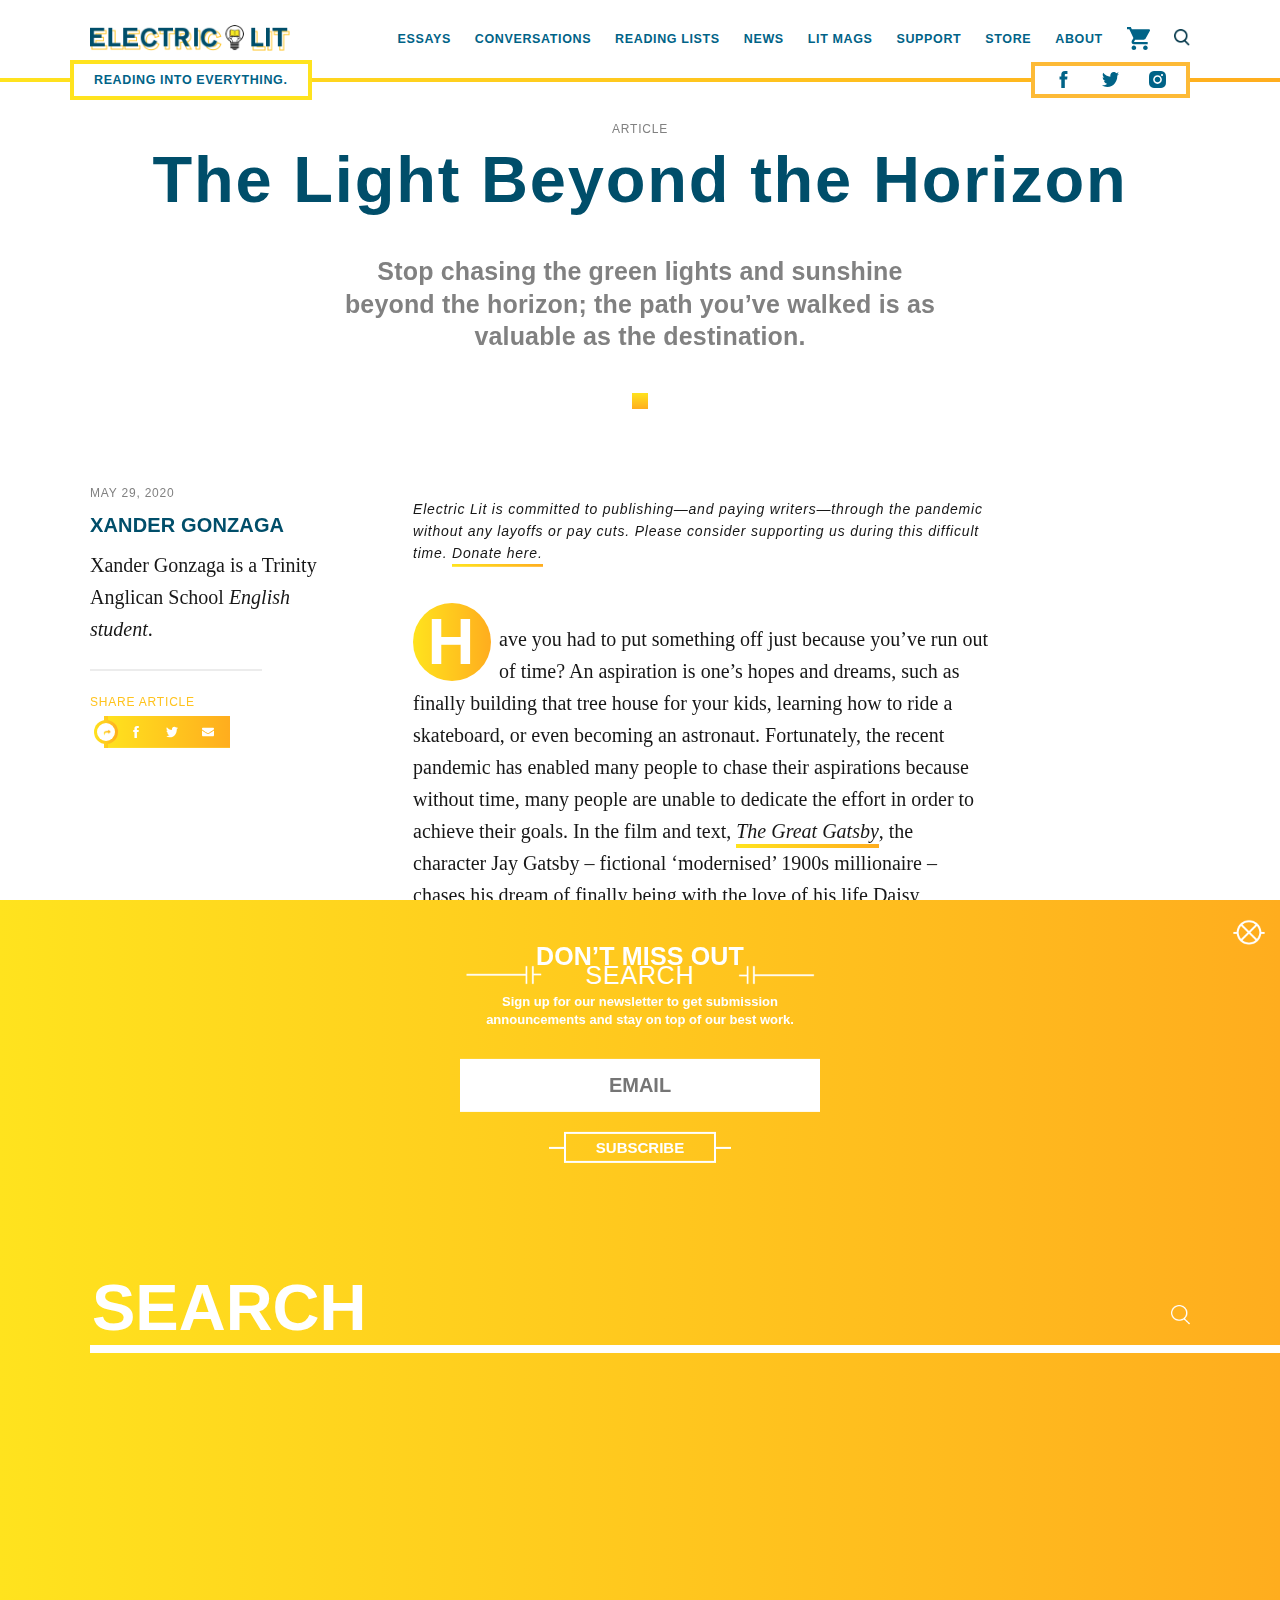
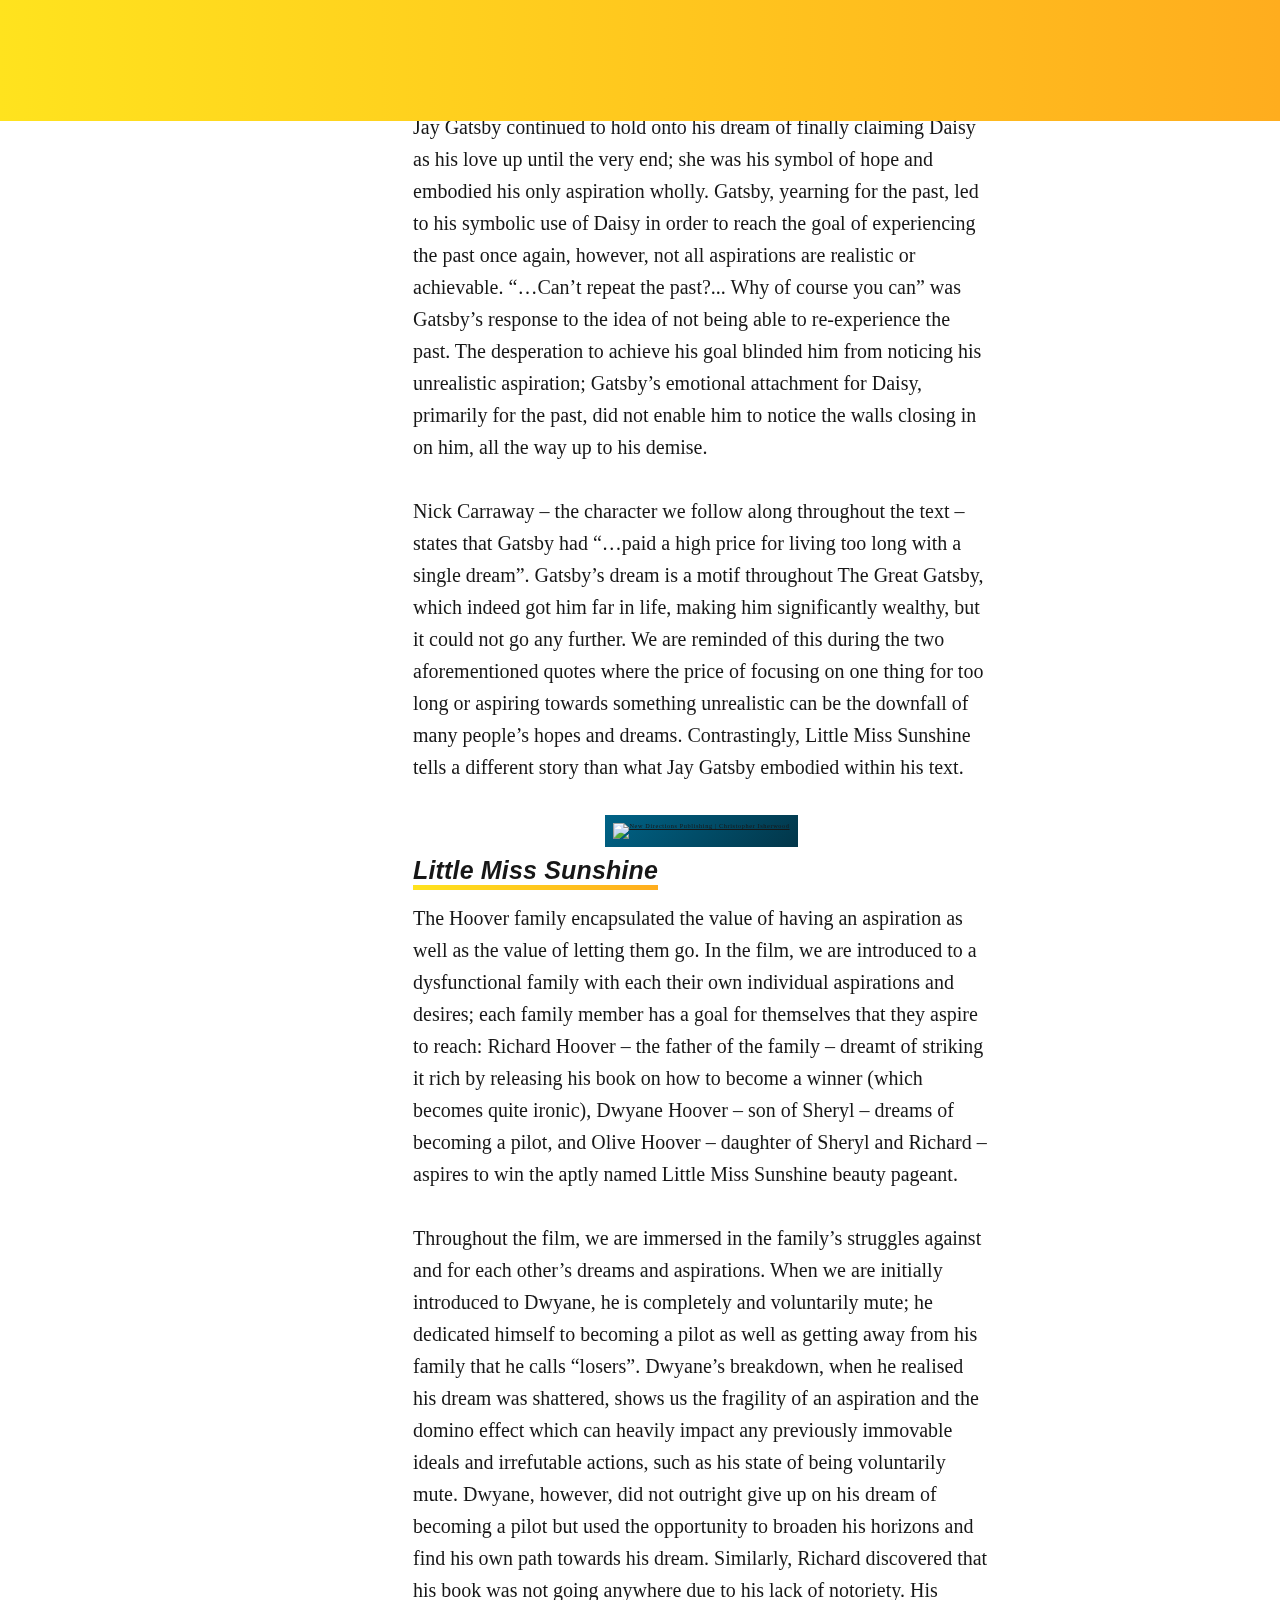
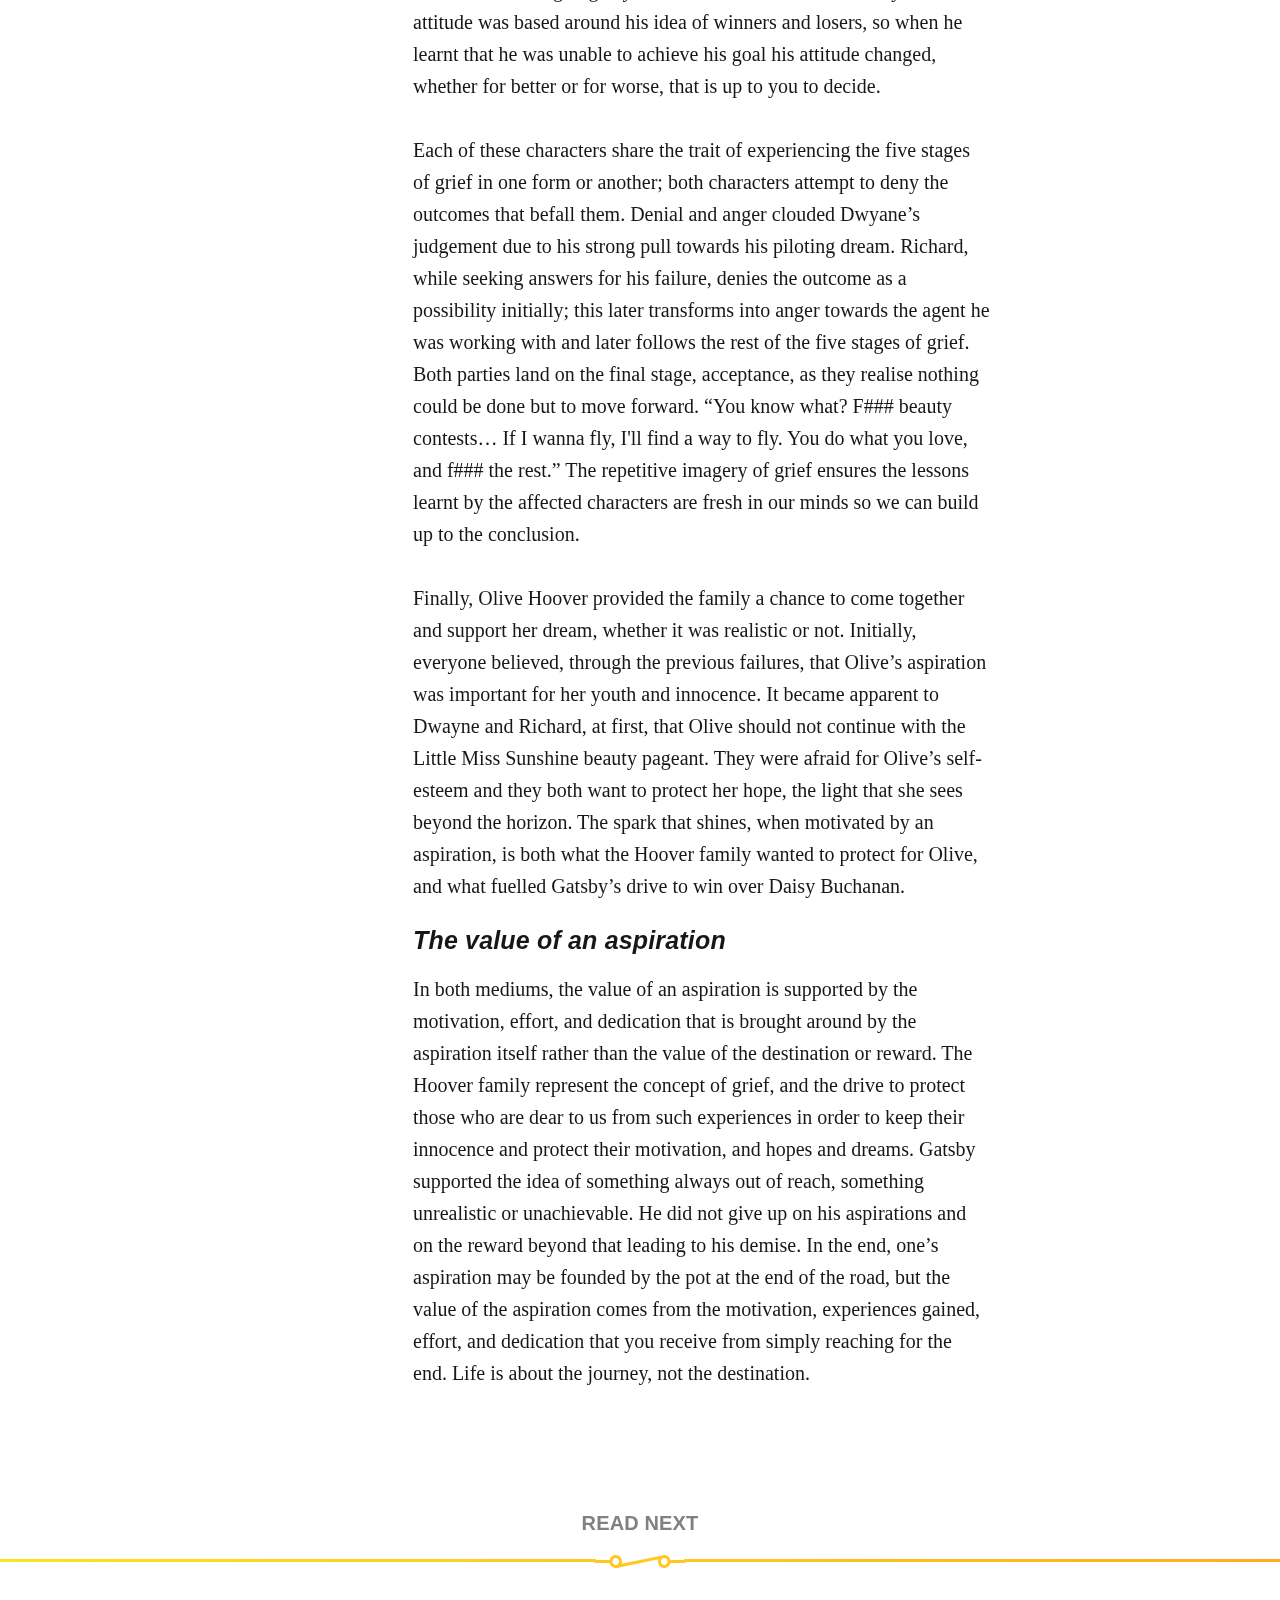
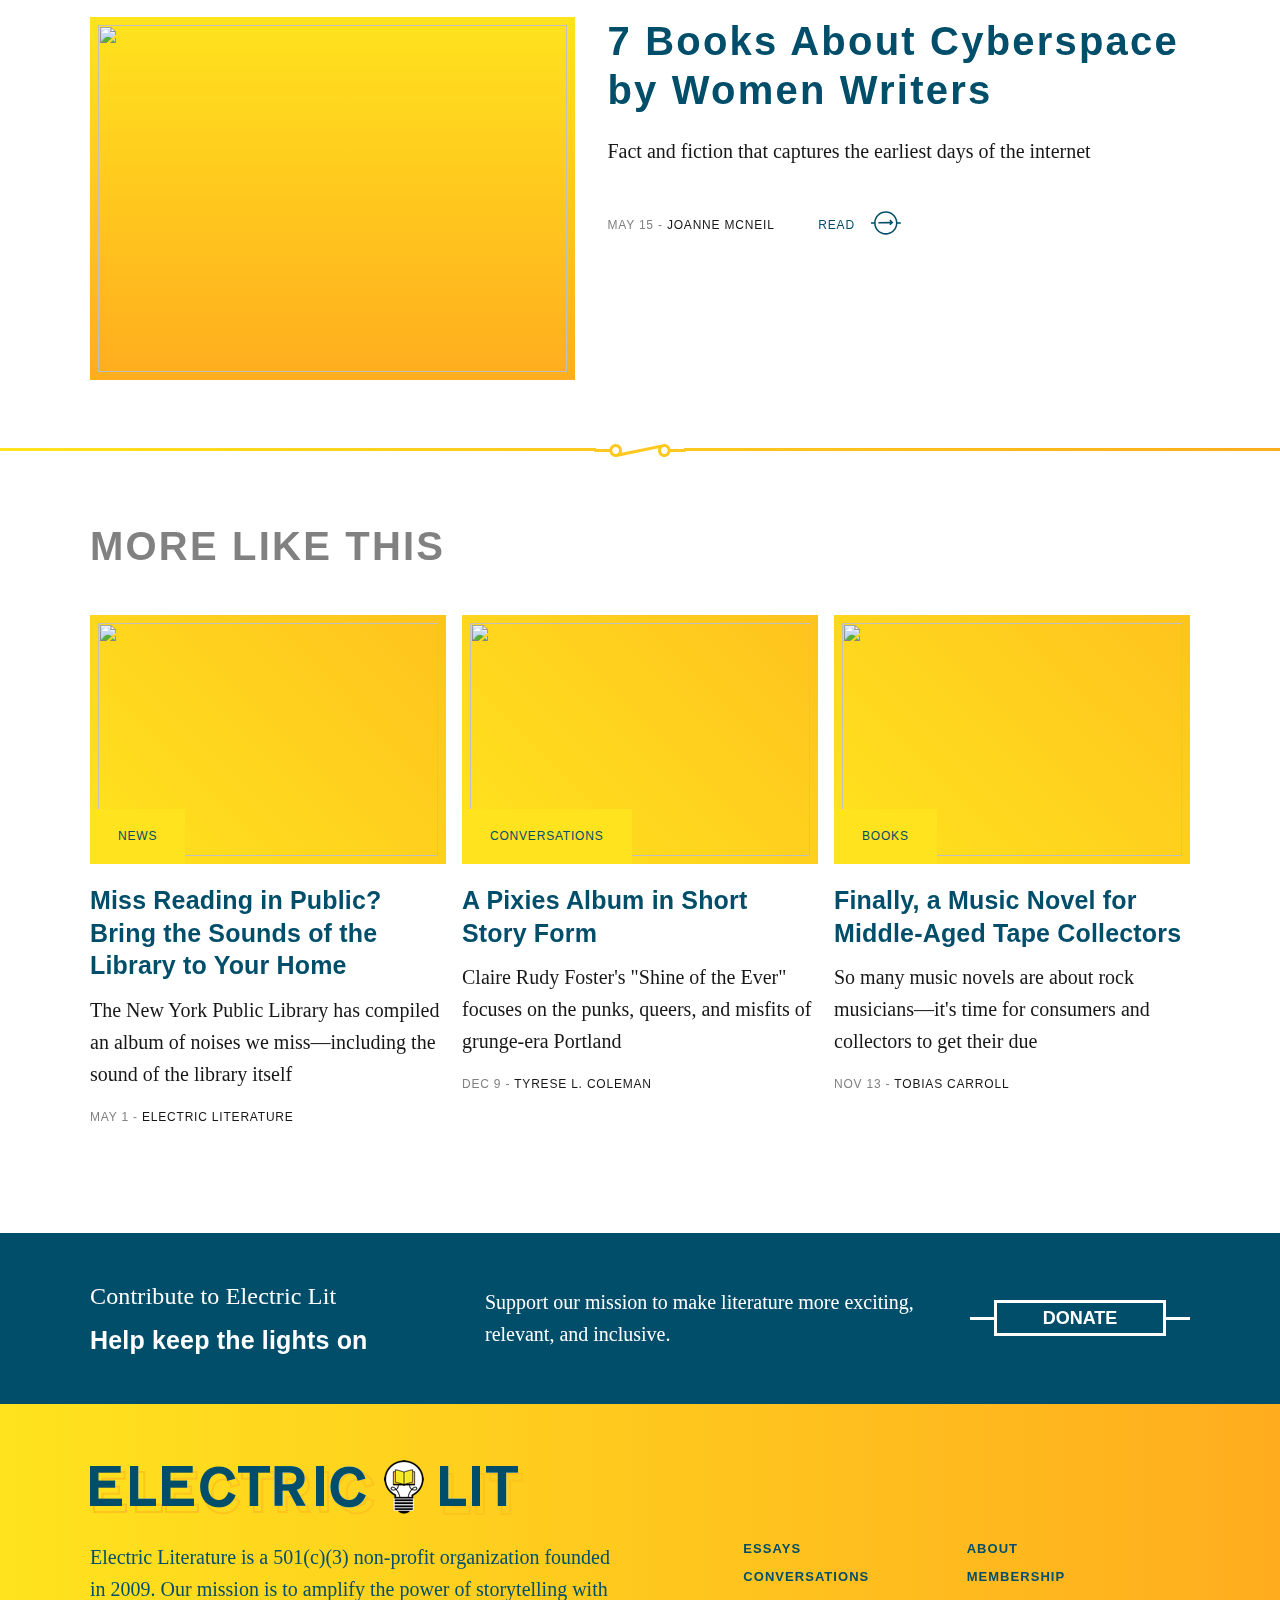
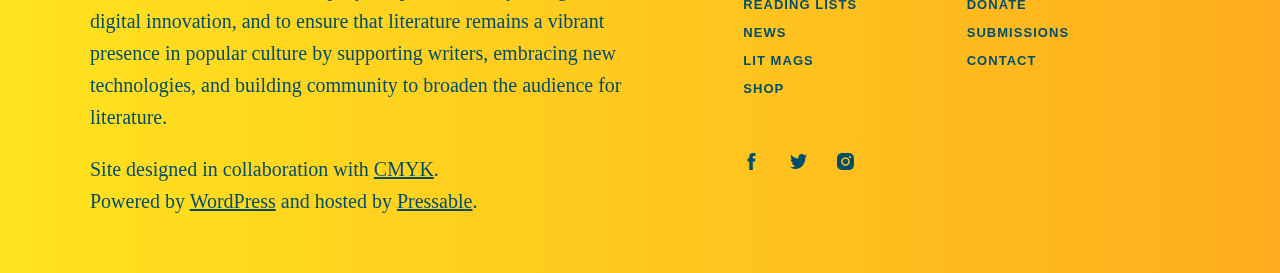
==== commit eded2dfe: "Update index.html" ====
--- a/index.html
+++ b/index.html
@@ -7,7 +7,7 @@
 	<link rel="stylesheet" href="./8 Musicals that You Might Not Know Were Based on Books - Electric Literature_files/gqq1qhm.css">
 
 	<title>The Light Beyond the Horizon - Electric Literature</title>
-<script type="text/javascript" async="" src="https://www.google-analytics.com/analytics.js"></script><script type="text/javascript" async="" id="gauges-tracker" data-site-id="5c422c7be278046cb12de45c" src="//secure.gaug.es/track.js"></script><script type="text/javascript" async="" id="gauges-tracker" data-site-id="5c422c7be278046cb12de45c" src="//secure.gaug.es/track.js"></script><script type="text/javascript" async="" src="https://www.google-analytics.com/analytics.js"></script><script type="text/javascript" async="" id="gauges-tracker" data-site-id="5c422c7be278046cb12de45c" src="./8 Musicals that You Might Not Know Were Based on Books - Electric Literature_files/track.js.download"></script><script type="text/javascript" async="" src="./8 Musicals that You Might Not Know Were Based on Books - Electric Literature_files/analytics.js.download"></script><script>window._wca = window._wca || [];</script>
+<script type="text/javascript" async="" id="gauges-tracker" data-site-id="5c422c7be278046cb12de45c" src="//secure.gaug.es/track.js"></script><script type="text/javascript" async="" src="https://www.google-analytics.com/analytics.js"></script><script type="text/javascript" async="" src="https://www.google-analytics.com/analytics.js"></script><script type="text/javascript" async="" id="gauges-tracker" data-site-id="5c422c7be278046cb12de45c" src="//secure.gaug.es/track.js"></script><script type="text/javascript" async="" id="gauges-tracker" data-site-id="5c422c7be278046cb12de45c" src="//secure.gaug.es/track.js"></script><script type="text/javascript" async="" src="https://www.google-analytics.com/analytics.js"></script><script type="text/javascript" async="" id="gauges-tracker" data-site-id="5c422c7be278046cb12de45c" src="./8 Musicals that You Might Not Know Were Based on Books - Electric Literature_files/track.js.download"></script><script type="text/javascript" async="" src="./8 Musicals that You Might Not Know Were Based on Books - Electric Literature_files/analytics.js.download"></script><script>window._wca = window._wca || [];</script>
 
 <!-- This site is optimized with the Yoast SEO plugin v12.1 - https://yoast.com/wordpress/plugins/seo/ -->
 <meta name="description" content="">
@@ -48,7 +48,7 @@
 			window._wpemojiSettings = {"baseUrl":"https:\/\/s.w.org\/images\/core\/emoji\/12.0.0-1\/72x72\/","ext":".png","svgUrl":"https:\/\/s.w.org\/images\/core\/emoji\/12.0.0-1\/svg\/","svgExt":".svg","source":{"concatemoji":"https:\/\/electricliterature.com\/wp-includes\/js\/wp-emoji-release.min.js?ver=5.4.1"}};
 			/*! This file is auto-generated */
 			!function(e,a,t){var r,n,o,i,p=a.createElement("canvas"),s=p.getContext&&p.getContext("2d");function c(e,t){var a=String.fromCharCode;s.clearRect(0,0,p.width,p.height),s.fillText(a.apply(this,e),0,0);var r=p.toDataURL();return s.clearRect(0,0,p.width,p.height),s.fillText(a.apply(this,t),0,0),r===p.toDataURL()}function l(e){if(!s||!s.fillText)return!1;switch(s.textBaseline="top",s.font="600 32px Arial",e){case"flag":return!c([127987,65039,8205,9895,65039],[127987,65039,8203,9895,65039])&&(!c([55356,56826,55356,56819],[55356,56826,8203,55356,56819])&&!c([55356,57332,56128,56423,56128,56418,56128,56421,56128,56430,56128,56423,56128,56447],[55356,57332,8203,56128,56423,8203,56128,56418,8203,56128,56421,8203,56128,56430,8203,56128,56423,8203,56128,56447]));case"emoji":return!c([55357,56424,55356,57342,8205,55358,56605,8205,55357,56424,55356,57340],[55357,56424,55356,57342,8203,55358,56605,8203,55357,56424,55356,57340])}return!1}function d(e){var t=a.createElement("script");t.src=e,t.defer=t.type="text/javascript",a.getElementsByTagName("head")[0].appendChild(t)}for(i=Array("flag","emoji"),t.supports={everything:!0,everythingExceptFlag:!0},o=0;o<i.length;o++)t.supports[i[o]]=l(i[o]),t.supports.everything=t.supports.everything&&t.supports[i[o]],"flag"!==i[o]&&(t.supports.everythingExceptFlag=t.supports.everythingExceptFlag&&t.supports[i[o]]);t.supports.everythingExceptFlag=t.supports.everythingExceptFlag&&!t.supports.flag,t.DOMReady=!1,t.readyCallback=function(){t.DOMReady=!0},t.supports.everything||(n=function(){t.readyCallback()},a.addEventListener?(a.addEventListener("DOMContentLoaded",n,!1),e.addEventListener("load",n,!1)):(e.attachEvent("onload",n),a.attachEvent("onreadystatechange",function(){"complete"===a.readyState&&t.readyCallback()})),(r=t.source||{}).concatemoji?d(r.concatemoji):r.wpemoji&&r.twemoji&&(d(r.twemoji),d(r.wpemoji)))}(window,document,window._wpemojiSettings);
-		</script><script src="https://electricliterature.com/wp-includes/js/wp-emoji-release.min.js?ver=5.4.1" type="text/javascript" defer=""></script><script src="https://electricliterature.com/wp-includes/js/wp-emoji-release.min.js?ver=5.4.1" type="text/javascript" defer=""></script><script src="./8 Musicals that You Might Not Know Were Based on Books - Electric Literature_files/wp-emoji-release.min.js.download" type="text/javascript" defer=""></script>
+		</script><script src="https://electricliterature.com/wp-includes/js/wp-emoji-release.min.js?ver=5.4.1" type="text/javascript" defer=""></script><script src="https://electricliterature.com/wp-includes/js/wp-emoji-release.min.js?ver=5.4.1" type="text/javascript" defer=""></script><script src="https://electricliterature.com/wp-includes/js/wp-emoji-release.min.js?ver=5.4.1" type="text/javascript" defer=""></script><script src="./8 Musicals that You Might Not Know Were Based on Books - Electric Literature_files/wp-emoji-release.min.js.download" type="text/javascript" defer=""></script>
 		<style type="text/css">
 img.wp-smiley,
 img.emoji {
@@ -136,7 +136,7 @@
 <link rel="apple-touch-icon" href="https://149349728.v2.pressablecdn.com/wp-content/uploads/2019/02/favicon.jpeg">
 <meta name="msapplication-TileImage" content="https://149349728.v2.pressablecdn.com/wp-content/uploads/2019/02/favicon.jpeg">
 
-<style type="text/css">@-webkit-keyframes bounce{0%,20%,50%,80%,to{-webkit-transform:translateY(0);transform:translateY(0)}40%{-webkit-transform:translateY(-30px);transform:translateY(-30px)}60%{-webkit-transform:translateY(-15px);transform:translateY(-15px)}}@keyframes bounce{0%,20%,50%,80%,to{-webkit-transform:translateY(0);transform:translateY(0)}40%{-webkit-transform:translateY(-30px);transform:translateY(-30px)}60%{-webkit-transform:translateY(-15px);transform:translateY(-15px)}}.om-animation-bounce{-webkit-animation-duration:1s;animation-duration:1s;-webkit-animation-fill-mode:both;animation-fill-mode:both;-webkit-animation-name:bounce;animation-name:bounce}@-webkit-keyframes bounceIn{0%{opacity:0;-webkit-transform:scale(.3);transform:scale(.3)}50%{opacity:1;-webkit-transform:scale(1.05);transform:scale(1.05)}70%{-webkit-transform:scale(.9);transform:scale(.9)}to{opacity:1;-webkit-transform:scale(1);transform:scale(1)}}@keyframes bounceIn{0%{opacity:0;-webkit-transform:scale(.3);transform:scale(.3)}50%{opacity:1;-webkit-transform:scale(1.05);transform:scale(1.05)}70%{-webkit-transform:scale(.9);transform:scale(.9)}to{opacity:1;-webkit-transform:scale(1);transform:scale(1)}}.om-animation-bounce-in{-webkit-animation-duration:1s;animation-duration:1s;-webkit-animation-name:bounceIn;animation-name:bounceIn}@-webkit-keyframes bounceInDown{0%{opacity:0;-webkit-transform:translateY(-2000px);transform:translateY(-2000px)}60%{opacity:1;-webkit-transform:translateY(30px);transform:translateY(30px)}80%{-webkit-transform:translateY(-10px);transform:translateY(-10px)}to{-webkit-transform:translateY(0);transform:translateY(0)}}@keyframes bounceInDown{0%{opacity:0;-webkit-transform:translateY(-2000px);transform:translateY(-2000px)}60%{opacity:1;-webkit-transform:translateY(30px);transform:translateY(30px)}80%{-webkit-transform:translateY(-10px);transform:translateY(-10px)}to{-webkit-transform:translateY(0);transform:translateY(0)}}.om-animation-bounce-in-down{-webkit-animation-duration:1s;animation-duration:1s;-webkit-animation-name:bounceInDown;animation-name:bounceInDown}@-webkit-keyframes bounceInLeft{0%{opacity:0;-webkit-transform:translateX(-2000px);transform:translateX(-2000px)}60%{opacity:1;-webkit-transform:translateX(30px);transform:translateX(30px)}80%{-webkit-transform:translateX(-10px);transform:translateX(-10px)}to{-webkit-transform:translateX(0);transform:translateX(0)}}@keyframes bounceInLeft{0%{opacity:0;-webkit-transform:translateX(-2000px);transform:translateX(-2000px)}60%{opacity:1;-webkit-transform:translateX(30px);transform:translateX(30px)}80%{-webkit-transform:translateX(-10px);transform:translateX(-10px)}to{-webkit-transform:translateX(0);transform:translateX(0)}}.om-animation-bounce-in-left{-webkit-animation-duration:1s;animation-duration:1s;-webkit-animation-name:bounceInLeft;animation-name:bounceInLeft}@-webkit-keyframes bounceInRight{0%{opacity:0;-webkit-transform:translateX(2000px);transform:translateX(2000px)}60%{opacity:1;-webkit-transform:translateX(-30px);transform:translateX(-30px)}80%{-webkit-transform:translateX(10px);transform:translateX(10px)}to{-webkit-transform:translateX(0);transform:translateX(0)}}@keyframes bounceInRight{0%{opacity:0;-webkit-transform:translateX(2000px);transform:translateX(2000px)}60%{opacity:1;-webkit-transform:translateX(-30px);transform:translateX(-30px)}80%{-webkit-transform:translateX(10px);transform:translateX(10px)}to{-webkit-transform:translateX(0);transform:translateX(0)}}.om-animation-bounce-in-right{-webkit-animation-duration:1s;animation-duration:1s;-webkit-animation-name:bounceInRight;animation-name:bounceInRight}@-webkit-keyframes bounceInUp{0%{opacity:0;-webkit-transform:translateY(2000px);transform:translateY(2000px)}60%{opacity:1;-webkit-transform:translateY(-30px);transform:translateY(-30px)}80%{-webkit-transform:translateY(10px);transform:translateY(10px)}to{-webkit-transform:translateY(0);transform:translateY(0)}}@keyframes bounceInUp{0%{opacity:0;-webkit-transform:translateY(2000px);transform:translateY(2000px)}60%{opacity:1;-webkit-transform:translateY(-30px);transform:translateY(-30px)}80%{-webkit-transform:translateY(10px);transform:translateY(10px)}to{-webkit-transform:translateY(0);transform:translateY(0)}}.om-animation-bounce-in-up{-webkit-animation-duration:1s;animation-duration:1s;-webkit-animation-name:bounceInUp;animation-name:bounceInUp}@-webkit-keyframes flash{0%,50%,to{opacity:1}25%,75%{opacity:0}}@keyframes flash{0%,50%,to{opacity:1}25%,75%{opacity:0}}.om-animation-flash{-webkit-animation-duration:1s;animation-duration:1s;-webkit-animation-fill-mode:both;animation-fill-mode:both;-webkit-animation-name:flash;animation-name:flash}@-webkit-keyframes flip{0%{-webkit-transform:perspective(800px) translateZ(0) rotateY(0) scale(1);transform:perspective(800px) translateZ(0) rotateY(0) scale(1);-webkit-animation-timing-function:ease-out;animation-timing-function:ease-out}40%{-webkit-transform:perspective(800px) translateZ(150px) rotateY(170deg) scale(1);transform:perspective(800px) translateZ(150px) rotateY(170deg) scale(1);-webkit-animation-timing-function:ease-out;animation-timing-function:ease-out}50%{-webkit-transform:perspective(800px) translateZ(150px) rotateY(190deg) scale(1);transform:perspective(800px) translateZ(150px) rotateY(190deg) scale(1);-webkit-animation-timing-function:ease-in;animation-timing-function:ease-in}80%{-webkit-transform:perspective(800px) translateZ(0) rotateY(1turn) scale(.95);transform:perspective(800px) translateZ(0) rotateY(1turn) scale(.95);-webkit-animation-timing-function:ease-in;animation-timing-function:ease-in}to{-webkit-transform:perspective(800px) translateZ(0) rotateY(1turn) scale(1);transform:perspective(800px) translateZ(0) rotateY(1turn) scale(1);-webkit-animation-timing-function:ease-in;animation-timing-function:ease-in}}@keyframes flip{0%{-webkit-transform:perspective(800px) translateZ(0) rotateY(0) scale(1);transform:perspective(800px) translateZ(0) rotateY(0) scale(1);-webkit-animation-timing-function:ease-out;animation-timing-function:ease-out}40%{-webkit-transform:perspective(800px) translateZ(150px) rotateY(170deg) scale(1);transform:perspective(800px) translateZ(150px) rotateY(170deg) scale(1);-webkit-animation-timing-function:ease-out;animation-timing-function:ease-out}50%{-webkit-transform:perspective(800px) translateZ(150px) rotateY(190deg) scale(1);transform:perspective(800px) translateZ(150px) rotateY(190deg) scale(1);-webkit-animation-timing-function:ease-in;animation-timing-function:ease-in}80%{-webkit-transform:perspective(800px) translateZ(0) rotateY(1turn) scale(.95);transform:perspective(800px) translateZ(0) rotateY(1turn) scale(.95);-webkit-animation-timing-function:ease-in;animation-timing-function:ease-in}to{-webkit-transform:perspective(800px) translateZ(0) rotateY(1turn) scale(1);transform:perspective(800px) translateZ(0) rotateY(1turn) scale(1);-webkit-animation-timing-function:ease-in;animation-timing-function:ease-in}}.om-animation-flip{-webkit-animation-duration:1s;animation-duration:1s;-webkit-backface-visibility:visible;backface-visibility:visible;-webkit-animation-name:flip;animation-name:flip}@-webkit-keyframes flipInX{0%{-webkit-transform:perspective(800px) rotateX(90deg);transform:perspective(800px) rotateX(90deg);opacity:0}40%{-webkit-transform:perspective(800px) rotateX(-10deg);transform:perspective(800px) rotateX(-10deg)}70%{-webkit-transform:perspective(800px) rotateX(10deg);transform:perspective(800px) rotateX(10deg)}to{-webkit-transform:perspective(800px) rotateX(0deg);transform:perspective(800px) rotateX(0deg);opacity:1}}@keyframes flipInX{0%{-webkit-transform:perspective(800px) rotateX(90deg);transform:perspective(800px) rotateX(90deg);opacity:0}40%{-webkit-transform:perspective(800px) rotateX(-10deg);transform:perspective(800px) rotateX(-10deg)}70%{-webkit-transform:perspective(800px) rotateX(10deg);transform:perspective(800px) rotateX(10deg)}to{-webkit-transform:perspective(800px) rotateX(0deg);transform:perspective(800px) rotateX(0deg);opacity:1}}.om-animation-flip-down{-webkit-animation-duration:1s;animation-duration:1s;-webkit-backface-visibility:visible;backface-visibility:visible;-webkit-animation-name:flipInX;animation-name:flipInX}@-webkit-keyframes flipInY{0%{-webkit-transform:perspective(800px) rotateY(90deg);transform:perspective(800px) rotateY(90deg);opacity:0}40%{-webkit-transform:perspective(800px) rotateY(-10deg);transform:perspective(800px) rotateY(-10deg)}70%{-webkit-transform:perspective(800px) rotateY(10deg);transform:perspective(800px) rotateY(10deg)}to{-webkit-transform:perspective(800px) rotateY(0deg);transform:perspective(800px) rotateY(0deg);opacity:1}}@keyframes flipInY{0%{-webkit-transform:perspective(800px) rotateY(90deg);transform:perspective(800px) rotateY(90deg);opacity:0}40%{-webkit-transform:perspective(800px) rotateY(-10deg);transform:perspective(800px) rotateY(-10deg)}70%{-webkit-transform:perspective(800px) rotateY(10deg);transform:perspective(800px) rotateY(10deg)}to{-webkit-transform:perspective(800px) rotateY(0deg);transform:perspective(800px) rotateY(0deg);opacity:1}}.om-animation-flip-side{-webkit-animation-duration:1s;animation-duration:1s;-webkit-backface-visibility:visible;backface-visibility:visible;-webkit-animation-name:flipInY;animation-name:flipInY}@-webkit-keyframes lightSpeedIn{0%{-webkit-transform:translateX(100%) skewX(-30deg);transform:translateX(100%) skewX(-30deg);opacity:0}60%{-webkit-transform:translateX(-20%) skewX(30deg);transform:translateX(-20%) skewX(30deg);opacity:1}80%{-webkit-transform:translateX(0) skewX(-15deg);transform:translateX(0) skewX(-15deg);opacity:1}to{-webkit-transform:translateX(0) skewX(0deg);transform:translateX(0) skewX(0deg);opacity:1}}@keyframes lightSpeedIn{0%{-webkit-transform:translateX(100%) skewX(-30deg);transform:translateX(100%) skewX(-30deg);opacity:0}60%{-webkit-transform:translateX(-20%) skewX(30deg);transform:translateX(-20%) skewX(30deg);opacity:1}80%{-webkit-transform:translateX(0) skewX(-15deg);transform:translateX(0) skewX(-15deg);opacity:1}to{-webkit-transform:translateX(0) skewX(0deg);transform:translateX(0) skewX(0deg);opacity:1}}.om-animation-light-speed{-webkit-animation-duration:1s;animation-duration:1s;-webkit-animation-name:lightSpeedIn;animation-name:lightSpeedIn;-webkit-animation-timing-function:ease-out;animation-timing-function:ease-out}@-webkit-keyframes pulse{0%{-webkit-transform:scale(1);transform:scale(1)}50%{-webkit-transform:scale(1.1);transform:scale(1.1)}to{-webkit-transform:scale(1);transform:scale(1)}}@keyframes pulse{0%{-webkit-transform:scale(1);transform:scale(1)}50%{-webkit-transform:scale(1.1);transform:scale(1.1)}to{-webkit-transform:scale(1);transform:scale(1)}}.om-animation-pulse{-webkit-animation-duration:1s;animation-duration:1s;-webkit-animation-fill-mode:both;animation-fill-mode:both;-webkit-animation-name:pulse;animation-name:pulse}@-webkit-keyframes rollIn{0%{opacity:0;-webkit-transform:translateX(-100%) rotate(-120deg);transform:translateX(-100%) rotate(-120deg)}to{opacity:1;-webkit-transform:translateX(0) rotate(0deg);transform:translateX(0) rotate(0deg)}}@keyframes rollIn{0%{opacity:0;-webkit-transform:translateX(-100%) rotate(-120deg);transform:translateX(-100%) rotate(-120deg)}to{opacity:1;-webkit-transform:translateX(0) rotate(0deg);transform:translateX(0) rotate(0deg)}}.om-animation-roll-in{-webkit-animation-duration:1s;animation-duration:1s;-webkit-animation-name:rollIn;animation-name:rollIn}@-webkit-keyframes rotateIn{0%{-webkit-transform-origin:center center;transform-origin:center center;-webkit-transform:rotate(-200deg);transform:rotate(-200deg);opacity:0}to{-webkit-transform-origin:center center;transform-origin:center center;-webkit-transform:rotate(0);transform:rotate(0);opacity:1}}@keyframes rotateIn{0%{-webkit-transform-origin:center center;transform-origin:center center;-webkit-transform:rotate(-200deg);transform:rotate(-200deg);opacity:0}to{-webkit-transform-origin:center center;transform-origin:center center;-webkit-transform:rotate(0);transform:rotate(0);opacity:1}}.om-animation-rotate{-webkit-animation-duration:1s;animation-duration:1s;-webkit-animation-name:rotateIn;animation-name:rotateIn}@-webkit-keyframes rotateInDownLeft{0%{-webkit-transform-origin:left bottom;transform-origin:left bottom;-webkit-transform:rotate(-90deg);transform:rotate(-90deg);opacity:0}to{-webkit-transform-origin:left bottom;transform-origin:left bottom;-webkit-transform:rotate(0);transform:rotate(0);opacity:1}}@keyframes rotateInDownLeft{0%{-webkit-transform-origin:left bottom;transform-origin:left bottom;-webkit-transform:rotate(-90deg);transform:rotate(-90deg);opacity:0}to{-webkit-transform-origin:left bottom;transform-origin:left bottom;-webkit-transform:rotate(0);transform:rotate(0);opacity:1}}.om-animation-rotate-down-left{-webkit-animation-duration:1s;animation-duration:1s;-webkit-animation-name:rotateInDownLeft;animation-name:rotateInDownLeft}@-webkit-keyframes rotateInDownRight{0%{-webkit-transform-origin:right bottom;transform-origin:right bottom;-webkit-transform:rotate(90deg);transform:rotate(90deg);opacity:0}to{-webkit-transform-origin:right bottom;transform-origin:right bottom;-webkit-transform:rotate(0);transform:rotate(0);opacity:1}}@keyframes rotateInDownRight{0%{-webkit-transform-origin:right bottom;transform-origin:right bottom;-webkit-transform:rotate(90deg);transform:rotate(90deg);opacity:0}to{-webkit-transform-origin:right bottom;transform-origin:right bottom;-webkit-transform:rotate(0);transform:rotate(0);opacity:1}}.om-animation-rotate-down-right{-webkit-animation-duration:1s;animation-duration:1s;-webkit-animation-name:rotateInDownRight;animation-name:rotateInDownRight}@-webkit-keyframes rotateInUpLeft{0%{-webkit-transform-origin:left bottom;transform-origin:left bottom;-webkit-transform:rotate(90deg);transform:rotate(90deg);opacity:0}to{-webkit-transform-origin:left bottom;transform-origin:left bottom;-webkit-transform:rotate(0);transform:rotate(0);opacity:1}}@keyframes rotateInUpLeft{0%{-webkit-transform-origin:left bottom;transform-origin:left bottom;-webkit-transform:rotate(90deg);transform:rotate(90deg);opacity:0}to{-webkit-transform-origin:left bottom;transform-origin:left bottom;-webkit-transform:rotate(0);transform:rotate(0);opacity:1}}.om-animation-rotate-up-left{-webkit-animation-duration:1s;animation-duration:1s;-webkit-animation-name:rotateInUpLeft;animation-name:rotateInUpLeft}@-webkit-keyframes rotateInUpRight{0%{-webkit-transform-origin:right bottom;transform-origin:right bottom;-webkit-transform:rotate(-90deg);transform:rotate(-90deg);opacity:0}to{-webkit-transform-origin:right bottom;transform-origin:right bottom;-webkit-transform:rotate(0);transform:rotate(0);opacity:1}}@keyframes rotateInUpRight{0%{-webkit-transform-origin:right bottom;transform-origin:right bottom;-webkit-transform:rotate(-90deg);transform:rotate(-90deg);opacity:0}to{-webkit-transform-origin:right bottom;transform-origin:right bottom;-webkit-transform:rotate(0);transform:rotate(0);opacity:1}}.om-animation-rotate-up-right{-webkit-animation-duration:1s;animation-duration:1s;-webkit-animation-name:rotateInUpRight;animation-name:rotateInUpRight}@-webkit-keyframes rubberBand{0%{-webkit-transform:scale(1);transform:scale(1)}30%{-webkit-transform:scaleX(1.25) scaleY(.75);transform:scaleX(1.25) scaleY(.75)}40%{-webkit-transform:scaleX(.75) scaleY(1.25);transform:scaleX(.75) scaleY(1.25)}60%{-webkit-transform:scaleX(1.15) scaleY(.85);transform:scaleX(1.15) scaleY(.85)}to{-webkit-transform:scale(1);transform:scale(1)}}@keyframes rubberBand{0%{-webkit-transform:scale(1);transform:scale(1)}30%{-webkit-transform:scaleX(1.25) scaleY(.75);transform:scaleX(1.25) scaleY(.75)}40%{-webkit-transform:scaleX(.75) scaleY(1.25);transform:scaleX(.75) scaleY(1.25)}60%{-webkit-transform:scaleX(1.15) scaleY(.85);transform:scaleX(1.15) scaleY(.85)}to{-webkit-transform:scale(1);transform:scale(1)}}.om-animation-rubber-band{-webkit-animation-duration:1s;animation-duration:1s;-webkit-animation-fill-mode:both;animation-fill-mode:both;-webkit-animation-name:rubberBand;animation-name:rubberBand}@-webkit-keyframes shake{0%,to{-webkit-transform:translateX(0);transform:translateX(0)}10%,30%,50%,70%,90%{-webkit-transform:translateX(-10px);transform:translateX(-10px)}20%,40%,60%,80%{-webkit-transform:translateX(10px);transform:translateX(10px)}}@keyframes shake{0%,to{-webkit-transform:translateX(0);transform:translateX(0)}10%,30%,50%,70%,90%{-webkit-transform:translateX(-10px);transform:translateX(-10px)}20%,40%,60%,80%{-webkit-transform:translateX(10px);transform:translateX(10px)}}.om-animation-shake{-webkit-animation-duration:1s;animation-duration:1s;-webkit-animation-fill-mode:both;animation-fill-mode:both;-webkit-animation-name:shake;animation-name:shake}@-webkit-keyframes slideInDown{0%{opacity:0;-webkit-transform:translateY(-2000px);transform:translateY(-2000px)}to{-webkit-transform:translateY(0);transform:translateY(0)}}@keyframes slideInDown{0%{opacity:0;-webkit-transform:translateY(-2000px);transform:translateY(-2000px)}to{-webkit-transform:translateY(0);transform:translateY(0)}}.om-animation-slide-in-down{-webkit-animation-duration:1s;animation-duration:1s;-webkit-animation-name:slideInDown;animation-name:slideInDown}@-webkit-keyframes slideInLeft{0%{opacity:0;-webkit-transform:translateX(-2000px);transform:translateX(-2000px)}to{-webkit-transform:translateX(0);transform:translateX(0)}}@keyframes slideInLeft{0%{opacity:0;-webkit-transform:translateX(-2000px);transform:translateX(-2000px)}to{-webkit-transform:translateX(0);transform:translateX(0)}}.om-animation-slide-in-left{-webkit-animation-duration:1s;animation-duration:1s;-webkit-animation-name:slideInLeft;animation-name:slideInLeft}@-webkit-keyframes slideInRight{0%{opacity:0;-webkit-transform:translateX(2000px);transform:translateX(2000px)}to{-webkit-transform:translateX(0);transform:translateX(0)}}@keyframes slideInRight{0%{opacity:0;-webkit-transform:translateX(2000px);transform:translateX(2000px)}to{-webkit-transform:translateX(0);transform:translateX(0)}}.om-animation-slide-in-right{-webkit-animation-duration:1s;animation-duration:1s;-webkit-animation-name:slideInRight;animation-name:slideInRight}@-webkit-keyframes swing{20%{-webkit-transform:rotate(15deg);transform:rotate(15deg)}40%{-webkit-transform:rotate(-10deg);transform:rotate(-10deg)}60%{-webkit-transform:rotate(5deg);transform:rotate(5deg)}80%{-webkit-transform:rotate(-5deg);transform:rotate(-5deg)}to{-webkit-transform:rotate(0deg);transform:rotate(0deg)}}@keyframes swing{20%{-webkit-transform:rotate(15deg);transform:rotate(15deg)}40%{-webkit-transform:rotate(-10deg);transform:rotate(-10deg)}60%{-webkit-transform:rotate(5deg);transform:rotate(5deg)}80%{-webkit-transform:rotate(-5deg);transform:rotate(-5deg)}to{-webkit-transform:rotate(0deg);transform:rotate(0deg)}}.om-animation-swing{-webkit-animation-duration:1s;animation-duration:1s;-webkit-transform-origin:top center;transform-origin:top center;-webkit-animation-name:swing;animation-name:swing}@-webkit-keyframes tada{0%{-webkit-transform:scale(1);transform:scale(1)}10%,20%{-webkit-transform:scale(.9) rotate(-3deg);transform:scale(.9) rotate(-3deg)}30%,50%,70%,90%{-webkit-transform:scale(1.1) rotate(3deg);transform:scale(1.1) rotate(3deg)}40%,60%,80%{-webkit-transform:scale(1.1) rotate(-3deg);transform:scale(1.1) rotate(-3deg)}to{-webkit-transform:scale(1) rotate(0);transform:scale(1) rotate(0)}}@keyframes tada{0%{-webkit-transform:scale(1);transform:scale(1)}10%,20%{-webkit-transform:scale(.9) rotate(-3deg);transform:scale(.9) rotate(-3deg)}30%,50%,70%,90%{-webkit-transform:scale(1.1) rotate(3deg);transform:scale(1.1) rotate(3deg)}40%,60%,80%{-webkit-transform:scale(1.1) rotate(-3deg);transform:scale(1.1) rotate(-3deg)}to{-webkit-transform:scale(1) rotate(0);transform:scale(1) rotate(0)}}.om-animation-tada{-webkit-animation-duration:1s;animation-duration:1s;-webkit-animation-name:tada;animation-name:tada}@-webkit-keyframes wobble{0%{-webkit-transform:translateX(0);transform:translateX(0)}15%{-webkit-transform:translateX(-25%) rotate(-5deg);transform:translateX(-25%) rotate(-5deg)}30%{-webkit-transform:translateX(20%) rotate(3deg);transform:translateX(20%) rotate(3deg)}45%{-webkit-transform:translateX(-15%) rotate(-3deg);transform:translateX(-15%) rotate(-3deg)}60%{-webkit-transform:translateX(10%) rotate(2deg);transform:translateX(10%) rotate(2deg)}75%{-webkit-transform:translateX(-5%) rotate(-1deg);transform:translateX(-5%) rotate(-1deg)}to{-webkit-transform:translateX(0);transform:translateX(0)}}@keyframes wobble{0%{-webkit-transform:translateX(0);transform:translateX(0)}15%{-webkit-transform:translateX(-25%) rotate(-5deg);transform:translateX(-25%) rotate(-5deg)}30%{-webkit-transform:translateX(20%) rotate(3deg);transform:translateX(20%) rotate(3deg)}45%{-webkit-transform:translateX(-15%) rotate(-3deg);transform:translateX(-15%) rotate(-3deg)}60%{-webkit-transform:translateX(10%) rotate(2deg);transform:translateX(10%) rotate(2deg)}75%{-webkit-transform:translateX(-5%) rotate(-1deg);transform:translateX(-5%) rotate(-1deg)}to{-webkit-transform:translateX(0);transform:translateX(0)}}.om-animation-wobble{-webkit-animation-duration:1s;animation-duration:1s;-webkit-animation-name:wobble;animation-name:wobble}.om-content-lock{color:transparent!important;text-shadow:rgba(0,0,0,.5) 0 0 10px;-webkit-user-select:none;-moz-user-select:none;-ms-user-select:none;user-select:none;pointer-events:none;filter:url("data:image/svg+xml;utf9,<svg%20version='1.1'%20xmlns='http://www.w3.org/2000/svg'><filter%20id='blur'><feGaussianBlur%20stdDeviation='10'%20/></filter></svg>#blur");-webkit-filter:blur(10px);-ms-filter:blur(10px);-o-filter:blur(10px);filter:blur(10px)}html.om-mobile-position,html.om-mobile-position body{position:fixed!important}html.om-ios-form,html.om-ios-form body{-webkit-transform:translateZ(0)!important;transform:translateZ(0)!important;-webkit-overflow-scrolling:touch!important;height:100%!important;overflow:auto!important}html.om-position-popup body{overflow:hidden!important}html.om-position-floating-top{transition:padding-top .5s ease!important}html.om-position-floating-bottom{transition:padding-bottom .5s ease!important}html.om-reset-dimensions{height:100%!important;width:100%!important}.om-verification-confirmation{font-family:Lato,Arial,Helvetica,sans-serif;position:fixed;border-radius:10px;bottom:20px;left:20px;padding:10px 20px;opacity:0;transition:opacity .3s ease-in;background:#85bf31;color:#fff;font-size:18px;font-weight:700;z-index:9999}</style><style type="text/css">@-webkit-keyframes bounce{0%,20%,50%,80%,to{-webkit-transform:translateY(0);transform:translateY(0)}40%{-webkit-transform:translateY(-30px);transform:translateY(-30px)}60%{-webkit-transform:translateY(-15px);transform:translateY(-15px)}}@keyframes bounce{0%,20%,50%,80%,to{-webkit-transform:translateY(0);transform:translateY(0)}40%{-webkit-transform:translateY(-30px);transform:translateY(-30px)}60%{-webkit-transform:translateY(-15px);transform:translateY(-15px)}}.om-animation-bounce{-webkit-animation-duration:1s;animation-duration:1s;-webkit-animation-fill-mode:both;animation-fill-mode:both;-webkit-animation-name:bounce;animation-name:bounce}@-webkit-keyframes bounceIn{0%{opacity:0;-webkit-transform:scale(.3);transform:scale(.3)}50%{opacity:1;-webkit-transform:scale(1.05);transform:scale(1.05)}70%{-webkit-transform:scale(.9);transform:scale(.9)}to{opacity:1;-webkit-transform:scale(1);transform:scale(1)}}@keyframes bounceIn{0%{opacity:0;-webkit-transform:scale(.3);transform:scale(.3)}50%{opacity:1;-webkit-transform:scale(1.05);transform:scale(1.05)}70%{-webkit-transform:scale(.9);transform:scale(.9)}to{opacity:1;-webkit-transform:scale(1);transform:scale(1)}}.om-animation-bounce-in{-webkit-animation-duration:1s;animation-duration:1s;-webkit-animation-name:bounceIn;animation-name:bounceIn}@-webkit-keyframes bounceInDown{0%{opacity:0;-webkit-transform:translateY(-2000px);transform:translateY(-2000px)}60%{opacity:1;-webkit-transform:translateY(30px);transform:translateY(30px)}80%{-webkit-transform:translateY(-10px);transform:translateY(-10px)}to{-webkit-transform:translateY(0);transform:translateY(0)}}@keyframes bounceInDown{0%{opacity:0;-webkit-transform:translateY(-2000px);transform:translateY(-2000px)}60%{opacity:1;-webkit-transform:translateY(30px);transform:translateY(30px)}80%{-webkit-transform:translateY(-10px);transform:translateY(-10px)}to{-webkit-transform:translateY(0);transform:translateY(0)}}.om-animation-bounce-in-down{-webkit-animation-duration:1s;animation-duration:1s;-webkit-animation-name:bounceInDown;animation-name:bounceInDown}@-webkit-keyframes bounceInLeft{0%{opacity:0;-webkit-transform:translateX(-2000px);transform:translateX(-2000px)}60%{opacity:1;-webkit-transform:translateX(30px);transform:translateX(30px)}80%{-webkit-transform:translateX(-10px);transform:translateX(-10px)}to{-webkit-transform:translateX(0);transform:translateX(0)}}@keyframes bounceInLeft{0%{opacity:0;-webkit-transform:translateX(-2000px);transform:translateX(-2000px)}60%{opacity:1;-webkit-transform:translateX(30px);transform:translateX(30px)}80%{-webkit-transform:translateX(-10px);transform:translateX(-10px)}to{-webkit-transform:translateX(0);transform:translateX(0)}}.om-animation-bounce-in-left{-webkit-animation-duration:1s;animation-duration:1s;-webkit-animation-name:bounceInLeft;animation-name:bounceInLeft}@-webkit-keyframes bounceInRight{0%{opacity:0;-webkit-transform:translateX(2000px);transform:translateX(2000px)}60%{opacity:1;-webkit-transform:translateX(-30px);transform:translateX(-30px)}80%{-webkit-transform:translateX(10px);transform:translateX(10px)}to{-webkit-transform:translateX(0);transform:translateX(0)}}@keyframes bounceInRight{0%{opacity:0;-webkit-transform:translateX(2000px);transform:translateX(2000px)}60%{opacity:1;-webkit-transform:translateX(-30px);transform:translateX(-30px)}80%{-webkit-transform:translateX(10px);transform:translateX(10px)}to{-webkit-transform:translateX(0);transform:translateX(0)}}.om-animation-bounce-in-right{-webkit-animation-duration:1s;animation-duration:1s;-webkit-animation-name:bounceInRight;animation-name:bounceInRight}@-webkit-keyframes bounceInUp{0%{opacity:0;-webkit-transform:translateY(2000px);transform:translateY(2000px)}60%{opacity:1;-webkit-transform:translateY(-30px);transform:translateY(-30px)}80%{-webkit-transform:translateY(10px);transform:translateY(10px)}to{-webkit-transform:translateY(0);transform:translateY(0)}}@keyframes bounceInUp{0%{opacity:0;-webkit-transform:translateY(2000px);transform:translateY(2000px)}60%{opacity:1;-webkit-transform:translateY(-30px);transform:translateY(-30px)}80%{-webkit-transform:translateY(10px);transform:translateY(10px)}to{-webkit-transform:translateY(0);transform:translateY(0)}}.om-animation-bounce-in-up{-webkit-animation-duration:1s;animation-duration:1s;-webkit-animation-name:bounceInUp;animation-name:bounceInUp}@-webkit-keyframes flash{0%,50%,to{opacity:1}25%,75%{opacity:0}}@keyframes flash{0%,50%,to{opacity:1}25%,75%{opacity:0}}.om-animation-flash{-webkit-animation-duration:1s;animation-duration:1s;-webkit-animation-fill-mode:both;animation-fill-mode:both;-webkit-animation-name:flash;animation-name:flash}@-webkit-keyframes flip{0%{-webkit-transform:perspective(800px) translateZ(0) rotateY(0) scale(1);transform:perspective(800px) translateZ(0) rotateY(0) scale(1);-webkit-animation-timing-function:ease-out;animation-timing-function:ease-out}40%{-webkit-transform:perspective(800px) translateZ(150px) rotateY(170deg) scale(1);transform:perspective(800px) translateZ(150px) rotateY(170deg) scale(1);-webkit-animation-timing-function:ease-out;animation-timing-function:ease-out}50%{-webkit-transform:perspective(800px) translateZ(150px) rotateY(190deg) scale(1);transform:perspective(800px) translateZ(150px) rotateY(190deg) scale(1);-webkit-animation-timing-function:ease-in;animation-timing-function:ease-in}80%{-webkit-transform:perspective(800px) translateZ(0) rotateY(1turn) scale(.95);transform:perspective(800px) translateZ(0) rotateY(1turn) scale(.95);-webkit-animation-timing-function:ease-in;animation-timing-function:ease-in}to{-webkit-transform:perspective(800px) translateZ(0) rotateY(1turn) scale(1);transform:perspective(800px) translateZ(0) rotateY(1turn) scale(1);-webkit-animation-timing-function:ease-in;animation-timing-function:ease-in}}@keyframes flip{0%{-webkit-transform:perspective(800px) translateZ(0) rotateY(0) scale(1);transform:perspective(800px) translateZ(0) rotateY(0) scale(1);-webkit-animation-timing-function:ease-out;animation-timing-function:ease-out}40%{-webkit-transform:perspective(800px) translateZ(150px) rotateY(170deg) scale(1);transform:perspective(800px) translateZ(150px) rotateY(170deg) scale(1);-webkit-animation-timing-function:ease-out;animation-timing-function:ease-out}50%{-webkit-transform:perspective(800px) translateZ(150px) rotateY(190deg) scale(1);transform:perspective(800px) translateZ(150px) rotateY(190deg) scale(1);-webkit-animation-timing-function:ease-in;animation-timing-function:ease-in}80%{-webkit-transform:perspective(800px) translateZ(0) rotateY(1turn) scale(.95);transform:perspective(800px) translateZ(0) rotateY(1turn) scale(.95);-webkit-animation-timing-function:ease-in;animation-timing-function:ease-in}to{-webkit-transform:perspective(800px) translateZ(0) rotateY(1turn) scale(1);transform:perspective(800px) translateZ(0) rotateY(1turn) scale(1);-webkit-animation-timing-function:ease-in;animation-timing-function:ease-in}}.om-animation-flip{-webkit-animation-duration:1s;animation-duration:1s;-webkit-backface-visibility:visible;backface-visibility:visible;-webkit-animation-name:flip;animation-name:flip}@-webkit-keyframes flipInX{0%{-webkit-transform:perspective(800px) rotateX(90deg);transform:perspective(800px) rotateX(90deg);opacity:0}40%{-webkit-transform:perspective(800px) rotateX(-10deg);transform:perspective(800px) rotateX(-10deg)}70%{-webkit-transform:perspective(800px) rotateX(10deg);transform:perspective(800px) rotateX(10deg)}to{-webkit-transform:perspective(800px) rotateX(0deg);transform:perspective(800px) rotateX(0deg);opacity:1}}@keyframes flipInX{0%{-webkit-transform:perspective(800px) rotateX(90deg);transform:perspective(800px) rotateX(90deg);opacity:0}40%{-webkit-transform:perspective(800px) rotateX(-10deg);transform:perspective(800px) rotateX(-10deg)}70%{-webkit-transform:perspective(800px) rotateX(10deg);transform:perspective(800px) rotateX(10deg)}to{-webkit-transform:perspective(800px) rotateX(0deg);transform:perspective(800px) rotateX(0deg);opacity:1}}.om-animation-flip-down{-webkit-animation-duration:1s;animation-duration:1s;-webkit-backface-visibility:visible;backface-visibility:visible;-webkit-animation-name:flipInX;animation-name:flipInX}@-webkit-keyframes flipInY{0%{-webkit-transform:perspective(800px) rotateY(90deg);transform:perspective(800px) rotateY(90deg);opacity:0}40%{-webkit-transform:perspective(800px) rotateY(-10deg);transform:perspective(800px) rotateY(-10deg)}70%{-webkit-transform:perspective(800px) rotateY(10deg);transform:perspective(800px) rotateY(10deg)}to{-webkit-transform:perspective(800px) rotateY(0deg);transform:perspective(800px) rotateY(0deg);opacity:1}}@keyframes flipInY{0%{-webkit-transform:perspective(800px) rotateY(90deg);transform:perspective(800px) rotateY(90deg);opacity:0}40%{-webkit-transform:perspective(800px) rotateY(-10deg);transform:perspective(800px) rotateY(-10deg)}70%{-webkit-transform:perspective(800px) rotateY(10deg);transform:perspective(800px) rotateY(10deg)}to{-webkit-transform:perspective(800px) rotateY(0deg);transform:perspective(800px) rotateY(0deg);opacity:1}}.om-animation-flip-side{-webkit-animation-duration:1s;animation-duration:1s;-webkit-backface-visibility:visible;backface-visibility:visible;-webkit-animation-name:flipInY;animation-name:flipInY}@-webkit-keyframes lightSpeedIn{0%{-webkit-transform:translateX(100%) skewX(-30deg);transform:translateX(100%) skewX(-30deg);opacity:0}60%{-webkit-transform:translateX(-20%) skewX(30deg);transform:translateX(-20%) skewX(30deg);opacity:1}80%{-webkit-transform:translateX(0) skewX(-15deg);transform:translateX(0) skewX(-15deg);opacity:1}to{-webkit-transform:translateX(0) skewX(0deg);transform:translateX(0) skewX(0deg);opacity:1}}@keyframes lightSpeedIn{0%{-webkit-transform:translateX(100%) skewX(-30deg);transform:translateX(100%) skewX(-30deg);opacity:0}60%{-webkit-transform:translateX(-20%) skewX(30deg);transform:translateX(-20%) skewX(30deg);opacity:1}80%{-webkit-transform:translateX(0) skewX(-15deg);transform:translateX(0) skewX(-15deg);opacity:1}to{-webkit-transform:translateX(0) skewX(0deg);transform:translateX(0) skewX(0deg);opacity:1}}.om-animation-light-speed{-webkit-animation-duration:1s;animation-duration:1s;-webkit-animation-name:lightSpeedIn;animation-name:lightSpeedIn;-webkit-animation-timing-function:ease-out;animation-timing-function:ease-out}@-webkit-keyframes pulse{0%{-webkit-transform:scale(1);transform:scale(1)}50%{-webkit-transform:scale(1.1);transform:scale(1.1)}to{-webkit-transform:scale(1);transform:scale(1)}}@keyframes pulse{0%{-webkit-transform:scale(1);transform:scale(1)}50%{-webkit-transform:scale(1.1);transform:scale(1.1)}to{-webkit-transform:scale(1);transform:scale(1)}}.om-animation-pulse{-webkit-animation-duration:1s;animation-duration:1s;-webkit-animation-fill-mode:both;animation-fill-mode:both;-webkit-animation-name:pulse;animation-name:pulse}@-webkit-keyframes rollIn{0%{opacity:0;-webkit-transform:translateX(-100%) rotate(-120deg);transform:translateX(-100%) rotate(-120deg)}to{opacity:1;-webkit-transform:translateX(0) rotate(0deg);transform:translateX(0) rotate(0deg)}}@keyframes rollIn{0%{opacity:0;-webkit-transform:translateX(-100%) rotate(-120deg);transform:translateX(-100%) rotate(-120deg)}to{opacity:1;-webkit-transform:translateX(0) rotate(0deg);transform:translateX(0) rotate(0deg)}}.om-animation-roll-in{-webkit-animation-duration:1s;animation-duration:1s;-webkit-animation-name:rollIn;animation-name:rollIn}@-webkit-keyframes rotateIn{0%{-webkit-transform-origin:center center;transform-origin:center center;-webkit-transform:rotate(-200deg);transform:rotate(-200deg);opacity:0}to{-webkit-transform-origin:center center;transform-origin:center center;-webkit-transform:rotate(0);transform:rotate(0);opacity:1}}@keyframes rotateIn{0%{-webkit-transform-origin:center center;transform-origin:center center;-webkit-transform:rotate(-200deg);transform:rotate(-200deg);opacity:0}to{-webkit-transform-origin:center center;transform-origin:center center;-webkit-transform:rotate(0);transform:rotate(0);opacity:1}}.om-animation-rotate{-webkit-animation-duration:1s;animation-duration:1s;-webkit-animation-name:rotateIn;animation-name:rotateIn}@-webkit-keyframes rotateInDownLeft{0%{-webkit-transform-origin:left bottom;transform-origin:left bottom;-webkit-transform:rotate(-90deg);transform:rotate(-90deg);opacity:0}to{-webkit-transform-origin:left bottom;transform-origin:left bottom;-webkit-transform:rotate(0);transform:rotate(0);opacity:1}}@keyframes rotateInDownLeft{0%{-webkit-transform-origin:left bottom;transform-origin:left bottom;-webkit-transform:rotate(-90deg);transform:rotate(-90deg);opacity:0}to{-webkit-transform-origin:left bottom;transform-origin:left bottom;-webkit-transform:rotate(0);transform:rotate(0);opacity:1}}.om-animation-rotate-down-left{-webkit-animation-duration:1s;animation-duration:1s;-webkit-animation-name:rotateInDownLeft;animation-name:rotateInDownLeft}@-webkit-keyframes rotateInDownRight{0%{-webkit-transform-origin:right bottom;transform-origin:right bottom;-webkit-transform:rotate(90deg);transform:rotate(90deg);opacity:0}to{-webkit-transform-origin:right bottom;transform-origin:right bottom;-webkit-transform:rotate(0);transform:rotate(0);opacity:1}}@keyframes rotateInDownRight{0%{-webkit-transform-origin:right bottom;transform-origin:right bottom;-webkit-transform:rotate(90deg);transform:rotate(90deg);opacity:0}to{-webkit-transform-origin:right bottom;transform-origin:right bottom;-webkit-transform:rotate(0);transform:rotate(0);opacity:1}}.om-animation-rotate-down-right{-webkit-animation-duration:1s;animation-duration:1s;-webkit-animation-name:rotateInDownRight;animation-name:rotateInDownRight}@-webkit-keyframes rotateInUpLeft{0%{-webkit-transform-origin:left bottom;transform-origin:left bottom;-webkit-transform:rotate(90deg);transform:rotate(90deg);opacity:0}to{-webkit-transform-origin:left bottom;transform-origin:left bottom;-webkit-transform:rotate(0);transform:rotate(0);opacity:1}}@keyframes rotateInUpLeft{0%{-webkit-transform-origin:left bottom;transform-origin:left bottom;-webkit-transform:rotate(90deg);transform:rotate(90deg);opacity:0}to{-webkit-transform-origin:left bottom;transform-origin:left bottom;-webkit-transform:rotate(0);transform:rotate(0);opacity:1}}.om-animation-rotate-up-left{-webkit-animation-duration:1s;animation-duration:1s;-webkit-animation-name:rotateInUpLeft;animation-name:rotateInUpLeft}@-webkit-keyframes rotateInUpRight{0%{-webkit-transform-origin:right bottom;transform-origin:right bottom;-webkit-transform:rotate(-90deg);transform:rotate(-90deg);opacity:0}to{-webkit-transform-origin:right bottom;transform-origin:right bottom;-webkit-transform:rotate(0);transform:rotate(0);opacity:1}}@keyframes rotateInUpRight{0%{-webkit-transform-origin:right bottom;transform-origin:right bottom;-webkit-transform:rotate(-90deg);transform:rotate(-90deg);opacity:0}to{-webkit-transform-origin:right bottom;transform-origin:right bottom;-webkit-transform:rotate(0);transform:rotate(0);opacity:1}}.om-animation-rotate-up-right{-webkit-animation-duration:1s;animation-duration:1s;-webkit-animation-name:rotateInUpRight;animation-name:rotateInUpRight}@-webkit-keyframes rubberBand{0%{-webkit-transform:scale(1);transform:scale(1)}30%{-webkit-transform:scaleX(1.25) scaleY(.75);transform:scaleX(1.25) scaleY(.75)}40%{-webkit-transform:scaleX(.75) scaleY(1.25);transform:scaleX(.75) scaleY(1.25)}60%{-webkit-transform:scaleX(1.15) scaleY(.85);transform:scaleX(1.15) scaleY(.85)}to{-webkit-transform:scale(1);transform:scale(1)}}@keyframes rubberBand{0%{-webkit-transform:scale(1);transform:scale(1)}30%{-webkit-transform:scaleX(1.25) scaleY(.75);transform:scaleX(1.25) scaleY(.75)}40%{-webkit-transform:scaleX(.75) scaleY(1.25);transform:scaleX(.75) scaleY(1.25)}60%{-webkit-transform:scaleX(1.15) scaleY(.85);transform:scaleX(1.15) scaleY(.85)}to{-webkit-transform:scale(1);transform:scale(1)}}.om-animation-rubber-band{-webkit-animation-duration:1s;animation-duration:1s;-webkit-animation-fill-mode:both;animation-fill-mode:both;-webkit-animation-name:rubberBand;animation-name:rubberBand}@-webkit-keyframes shake{0%,to{-webkit-transform:translateX(0);transform:translateX(0)}10%,30%,50%,70%,90%{-webkit-transform:translateX(-10px);transform:translateX(-10px)}20%,40%,60%,80%{-webkit-transform:translateX(10px);transform:translateX(10px)}}@keyframes shake{0%,to{-webkit-transform:translateX(0);transform:translateX(0)}10%,30%,50%,70%,90%{-webkit-transform:translateX(-10px);transform:translateX(-10px)}20%,40%,60%,80%{-webkit-transform:translateX(10px);transform:translateX(10px)}}.om-animation-shake{-webkit-animation-duration:1s;animation-duration:1s;-webkit-animation-fill-mode:both;animation-fill-mode:both;-webkit-animation-name:shake;animation-name:shake}@-webkit-keyframes slideInDown{0%{opacity:0;-webkit-transform:translateY(-2000px);transform:translateY(-2000px)}to{-webkit-transform:translateY(0);transform:translateY(0)}}@keyframes slideInDown{0%{opacity:0;-webkit-transform:translateY(-2000px);transform:translateY(-2000px)}to{-webkit-transform:translateY(0);transform:translateY(0)}}.om-animation-slide-in-down{-webkit-animation-duration:1s;animation-duration:1s;-webkit-animation-name:slideInDown;animation-name:slideInDown}@-webkit-keyframes slideInLeft{0%{opacity:0;-webkit-transform:translateX(-2000px);transform:translateX(-2000px)}to{-webkit-transform:translateX(0);transform:translateX(0)}}@keyframes slideInLeft{0%{opacity:0;-webkit-transform:translateX(-2000px);transform:translateX(-2000px)}to{-webkit-transform:translateX(0);transform:translateX(0)}}.om-animation-slide-in-left{-webkit-animation-duration:1s;animation-duration:1s;-webkit-animation-name:slideInLeft;animation-name:slideInLeft}@-webkit-keyframes slideInRight{0%{opacity:0;-webkit-transform:translateX(2000px);transform:translateX(2000px)}to{-webkit-transform:translateX(0);transform:translateX(0)}}@keyframes slideInRight{0%{opacity:0;-webkit-transform:translateX(2000px);transform:translateX(2000px)}to{-webkit-transform:translateX(0);transform:translateX(0)}}.om-animation-slide-in-right{-webkit-animation-duration:1s;animation-duration:1s;-webkit-animation-name:slideInRight;animation-name:slideInRight}@-webkit-keyframes swing{20%{-webkit-transform:rotate(15deg);transform:rotate(15deg)}40%{-webkit-transform:rotate(-10deg);transform:rotate(-10deg)}60%{-webkit-transform:rotate(5deg);transform:rotate(5deg)}80%{-webkit-transform:rotate(-5deg);transform:rotate(-5deg)}to{-webkit-transform:rotate(0deg);transform:rotate(0deg)}}@keyframes swing{20%{-webkit-transform:rotate(15deg);transform:rotate(15deg)}40%{-webkit-transform:rotate(-10deg);transform:rotate(-10deg)}60%{-webkit-transform:rotate(5deg);transform:rotate(5deg)}80%{-webkit-transform:rotate(-5deg);transform:rotate(-5deg)}to{-webkit-transform:rotate(0deg);transform:rotate(0deg)}}.om-animation-swing{-webkit-animation-duration:1s;animation-duration:1s;-webkit-transform-origin:top center;transform-origin:top center;-webkit-animation-name:swing;animation-name:swing}@-webkit-keyframes tada{0%{-webkit-transform:scale(1);transform:scale(1)}10%,20%{-webkit-transform:scale(.9) rotate(-3deg);transform:scale(.9) rotate(-3deg)}30%,50%,70%,90%{-webkit-transform:scale(1.1) rotate(3deg);transform:scale(1.1) rotate(3deg)}40%,60%,80%{-webkit-transform:scale(1.1) rotate(-3deg);transform:scale(1.1) rotate(-3deg)}to{-webkit-transform:scale(1) rotate(0);transform:scale(1) rotate(0)}}@keyframes tada{0%{-webkit-transform:scale(1);transform:scale(1)}10%,20%{-webkit-transform:scale(.9) rotate(-3deg);transform:scale(.9) rotate(-3deg)}30%,50%,70%,90%{-webkit-transform:scale(1.1) rotate(3deg);transform:scale(1.1) rotate(3deg)}40%,60%,80%{-webkit-transform:scale(1.1) rotate(-3deg);transform:scale(1.1) rotate(-3deg)}to{-webkit-transform:scale(1) rotate(0);transform:scale(1) rotate(0)}}.om-animation-tada{-webkit-animation-duration:1s;animation-duration:1s;-webkit-animation-name:tada;animation-name:tada}@-webkit-keyframes wobble{0%{-webkit-transform:translateX(0);transform:translateX(0)}15%{-webkit-transform:translateX(-25%) rotate(-5deg);transform:translateX(-25%) rotate(-5deg)}30%{-webkit-transform:translateX(20%) rotate(3deg);transform:translateX(20%) rotate(3deg)}45%{-webkit-transform:translateX(-15%) rotate(-3deg);transform:translateX(-15%) rotate(-3deg)}60%{-webkit-transform:translateX(10%) rotate(2deg);transform:translateX(10%) rotate(2deg)}75%{-webkit-transform:translateX(-5%) rotate(-1deg);transform:translateX(-5%) rotate(-1deg)}to{-webkit-transform:translateX(0);transform:translateX(0)}}@keyframes wobble{0%{-webkit-transform:translateX(0);transform:translateX(0)}15%{-webkit-transform:translateX(-25%) rotate(-5deg);transform:translateX(-25%) rotate(-5deg)}30%{-webkit-transform:translateX(20%) rotate(3deg);transform:translateX(20%) rotate(3deg)}45%{-webkit-transform:translateX(-15%) rotate(-3deg);transform:translateX(-15%) rotate(-3deg)}60%{-webkit-transform:translateX(10%) rotate(2deg);transform:translateX(10%) rotate(2deg)}75%{-webkit-transform:translateX(-5%) rotate(-1deg);transform:translateX(-5%) rotate(-1deg)}to{-webkit-transform:translateX(0);transform:translateX(0)}}.om-animation-wobble{-webkit-animation-duration:1s;animation-duration:1s;-webkit-animation-name:wobble;animation-name:wobble}.om-content-lock{color:transparent!important;text-shadow:rgba(0,0,0,.5) 0 0 10px;-webkit-user-select:none;-moz-user-select:none;-ms-user-select:none;user-select:none;pointer-events:none;filter:url("data:image/svg+xml;utf9,<svg%20version='1.1'%20xmlns='http://www.w3.org/2000/svg'><filter%20id='blur'><feGaussianBlur%20stdDeviation='10'%20/></filter></svg>#blur");-webkit-filter:blur(10px);-ms-filter:blur(10px);-o-filter:blur(10px);filter:blur(10px)}html.om-mobile-position,html.om-mobile-position body{position:fixed!important}html.om-ios-form,html.om-ios-form body{-webkit-transform:translateZ(0)!important;transform:translateZ(0)!important;-webkit-overflow-scrolling:touch!important;height:100%!important;overflow:auto!important}html.om-position-popup body{overflow:hidden!important}html.om-position-floating-top{transition:padding-top .5s ease!important}html.om-position-floating-bottom{transition:padding-bottom .5s ease!important}html.om-reset-dimensions{height:100%!important;width:100%!important}.om-verification-confirmation{font-family:Lato,Arial,Helvetica,sans-serif;position:fixed;border-radius:10px;bottom:20px;left:20px;padding:10px 20px;opacity:0;transition:opacity .3s ease-in;background:#85bf31;color:#fff;font-size:18px;font-weight:700;z-index:9999}</style><link rel="preload" href="./8 Musicals that You Might Not Know Were Based on Books - Electric Literature_files/f.txt" as="script"><link rel="stylesheet" href="./8 Musicals that You Might Not Know Were Based on Books - Electric Literature_files/css" media="all"><script src="./8 Musicals that You Might Not Know Were Based on Books - Electric Literature_files/webfont.js.download" async=""></script><style type="text/css">@-webkit-keyframes bounce{0%,20%,50%,80%,to{-webkit-transform:translateY(0);transform:translateY(0)}40%{-webkit-transform:translateY(-30px);transform:translateY(-30px)}60%{-webkit-transform:translateY(-15px);transform:translateY(-15px)}}@keyframes bounce{0%,20%,50%,80%,to{-webkit-transform:translateY(0);transform:translateY(0)}40%{-webkit-transform:translateY(-30px);transform:translateY(-30px)}60%{-webkit-transform:translateY(-15px);transform:translateY(-15px)}}.om-animation-bounce{-webkit-animation-duration:1s;animation-duration:1s;-webkit-animation-fill-mode:both;animation-fill-mode:both;-webkit-animation-name:bounce;animation-name:bounce}@-webkit-keyframes bounceIn{0%{opacity:0;-webkit-transform:scale(.3);transform:scale(.3)}50%{opacity:1;-webkit-transform:scale(1.05);transform:scale(1.05)}70%{-webkit-transform:scale(.9);transform:scale(.9)}to{opacity:1;-webkit-transform:scale(1);transform:scale(1)}}@keyframes bounceIn{0%{opacity:0;-webkit-transform:scale(.3);transform:scale(.3)}50%{opacity:1;-webkit-transform:scale(1.05);transform:scale(1.05)}70%{-webkit-transform:scale(.9);transform:scale(.9)}to{opacity:1;-webkit-transform:scale(1);transform:scale(1)}}.om-animation-bounce-in{-webkit-animation-duration:1s;animation-duration:1s;-webkit-animation-name:bounceIn;animation-name:bounceIn}@-webkit-keyframes bounceInDown{0%{opacity:0;-webkit-transform:translateY(-2000px);transform:translateY(-2000px)}60%{opacity:1;-webkit-transform:translateY(30px);transform:translateY(30px)}80%{-webkit-transform:translateY(-10px);transform:translateY(-10px)}to{-webkit-transform:translateY(0);transform:translateY(0)}}@keyframes bounceInDown{0%{opacity:0;-webkit-transform:translateY(-2000px);transform:translateY(-2000px)}60%{opacity:1;-webkit-transform:translateY(30px);transform:translateY(30px)}80%{-webkit-transform:translateY(-10px);transform:translateY(-10px)}to{-webkit-transform:translateY(0);transform:translateY(0)}}.om-animation-bounce-in-down{-webkit-animation-duration:1s;animation-duration:1s;-webkit-animation-name:bounceInDown;animation-name:bounceInDown}@-webkit-keyframes bounceInLeft{0%{opacity:0;-webkit-transform:translateX(-2000px);transform:translateX(-2000px)}60%{opacity:1;-webkit-transform:translateX(30px);transform:translateX(30px)}80%{-webkit-transform:translateX(-10px);transform:translateX(-10px)}to{-webkit-transform:translateX(0);transform:translateX(0)}}@keyframes bounceInLeft{0%{opacity:0;-webkit-transform:translateX(-2000px);transform:translateX(-2000px)}60%{opacity:1;-webkit-transform:translateX(30px);transform:translateX(30px)}80%{-webkit-transform:translateX(-10px);transform:translateX(-10px)}to{-webkit-transform:translateX(0);transform:translateX(0)}}.om-animation-bounce-in-left{-webkit-animation-duration:1s;animation-duration:1s;-webkit-animation-name:bounceInLeft;animation-name:bounceInLeft}@-webkit-keyframes bounceInRight{0%{opacity:0;-webkit-transform:translateX(2000px);transform:translateX(2000px)}60%{opacity:1;-webkit-transform:translateX(-30px);transform:translateX(-30px)}80%{-webkit-transform:translateX(10px);transform:translateX(10px)}to{-webkit-transform:translateX(0);transform:translateX(0)}}@keyframes bounceInRight{0%{opacity:0;-webkit-transform:translateX(2000px);transform:translateX(2000px)}60%{opacity:1;-webkit-transform:translateX(-30px);transform:translateX(-30px)}80%{-webkit-transform:translateX(10px);transform:translateX(10px)}to{-webkit-transform:translateX(0);transform:translateX(0)}}.om-animation-bounce-in-right{-webkit-animation-duration:1s;animation-duration:1s;-webkit-animation-name:bounceInRight;animation-name:bounceInRight}@-webkit-keyframes bounceInUp{0%{opacity:0;-webkit-transform:translateY(2000px);transform:translateY(2000px)}60%{opacity:1;-webkit-transform:translateY(-30px);transform:translateY(-30px)}80%{-webkit-transform:translateY(10px);transform:translateY(10px)}to{-webkit-transform:translateY(0);transform:translateY(0)}}@keyframes bounceInUp{0%{opacity:0;-webkit-transform:translateY(2000px);transform:translateY(2000px)}60%{opacity:1;-webkit-transform:translateY(-30px);transform:translateY(-30px)}80%{-webkit-transform:translateY(10px);transform:translateY(10px)}to{-webkit-transform:translateY(0);transform:translateY(0)}}.om-animation-bounce-in-up{-webkit-animation-duration:1s;animation-duration:1s;-webkit-animation-name:bounceInUp;animation-name:bounceInUp}@-webkit-keyframes flash{0%,50%,to{opacity:1}25%,75%{opacity:0}}@keyframes flash{0%,50%,to{opacity:1}25%,75%{opacity:0}}.om-animation-flash{-webkit-animation-duration:1s;animation-duration:1s;-webkit-animation-fill-mode:both;animation-fill-mode:both;-webkit-animation-name:flash;animation-name:flash}@-webkit-keyframes flip{0%{-webkit-transform:perspective(800px) translateZ(0) rotateY(0) scale(1);transform:perspective(800px) translateZ(0) rotateY(0) scale(1);-webkit-animation-timing-function:ease-out;animation-timing-function:ease-out}40%{-webkit-transform:perspective(800px) translateZ(150px) rotateY(170deg) scale(1);transform:perspective(800px) translateZ(150px) rotateY(170deg) scale(1);-webkit-animation-timing-function:ease-out;animation-timing-function:ease-out}50%{-webkit-transform:perspective(800px) translateZ(150px) rotateY(190deg) scale(1);transform:perspective(800px) translateZ(150px) rotateY(190deg) scale(1);-webkit-animation-timing-function:ease-in;animation-timing-function:ease-in}80%{-webkit-transform:perspective(800px) translateZ(0) rotateY(1turn) scale(.95);transform:perspective(800px) translateZ(0) rotateY(1turn) scale(.95);-webkit-animation-timing-function:ease-in;animation-timing-function:ease-in}to{-webkit-transform:perspective(800px) translateZ(0) rotateY(1turn) scale(1);transform:perspective(800px) translateZ(0) rotateY(1turn) scale(1);-webkit-animation-timing-function:ease-in;animation-timing-function:ease-in}}@keyframes flip{0%{-webkit-transform:perspective(800px) translateZ(0) rotateY(0) scale(1);transform:perspective(800px) translateZ(0) rotateY(0) scale(1);-webkit-animation-timing-function:ease-out;animation-timing-function:ease-out}40%{-webkit-transform:perspective(800px) translateZ(150px) rotateY(170deg) scale(1);transform:perspective(800px) translateZ(150px) rotateY(170deg) scale(1);-webkit-animation-timing-function:ease-out;animation-timing-function:ease-out}50%{-webkit-transform:perspective(800px) translateZ(150px) rotateY(190deg) scale(1);transform:perspective(800px) translateZ(150px) rotateY(190deg) scale(1);-webkit-animation-timing-function:ease-in;animation-timing-function:ease-in}80%{-webkit-transform:perspective(800px) translateZ(0) rotateY(1turn) scale(.95);transform:perspective(800px) translateZ(0) rotateY(1turn) scale(.95);-webkit-animation-timing-function:ease-in;animation-timing-function:ease-in}to{-webkit-transform:perspective(800px) translateZ(0) rotateY(1turn) scale(1);transform:perspective(800px) translateZ(0) rotateY(1turn) scale(1);-webkit-animation-timing-function:ease-in;animation-timing-function:ease-in}}.om-animation-flip{-webkit-animation-duration:1s;animation-duration:1s;-webkit-backface-visibility:visible;backface-visibility:visible;-webkit-animation-name:flip;animation-name:flip}@-webkit-keyframes flipInX{0%{-webkit-transform:perspective(800px) rotateX(90deg);transform:perspective(800px) rotateX(90deg);opacity:0}40%{-webkit-transform:perspective(800px) rotateX(-10deg);transform:perspective(800px) rotateX(-10deg)}70%{-webkit-transform:perspective(800px) rotateX(10deg);transform:perspective(800px) rotateX(10deg)}to{-webkit-transform:perspective(800px) rotateX(0deg);transform:perspective(800px) rotateX(0deg);opacity:1}}@keyframes flipInX{0%{-webkit-transform:perspective(800px) rotateX(90deg);transform:perspective(800px) rotateX(90deg);opacity:0}40%{-webkit-transform:perspective(800px) rotateX(-10deg);transform:perspective(800px) rotateX(-10deg)}70%{-webkit-transform:perspective(800px) rotateX(10deg);transform:perspective(800px) rotateX(10deg)}to{-webkit-transform:perspective(800px) rotateX(0deg);transform:perspective(800px) rotateX(0deg);opacity:1}}.om-animation-flip-down{-webkit-animation-duration:1s;animation-duration:1s;-webkit-backface-visibility:visible;backface-visibility:visible;-webkit-animation-name:flipInX;animation-name:flipInX}@-webkit-keyframes flipInY{0%{-webkit-transform:perspective(800px) rotateY(90deg);transform:perspective(800px) rotateY(90deg);opacity:0}40%{-webkit-transform:perspective(800px) rotateY(-10deg);transform:perspective(800px) rotateY(-10deg)}70%{-webkit-transform:perspective(800px) rotateY(10deg);transform:perspective(800px) rotateY(10deg)}to{-webkit-transform:perspective(800px) rotateY(0deg);transform:perspective(800px) rotateY(0deg);opacity:1}}@keyframes flipInY{0%{-webkit-transform:perspective(800px) rotateY(90deg);transform:perspective(800px) rotateY(90deg);opacity:0}40%{-webkit-transform:perspective(800px) rotateY(-10deg);transform:perspective(800px) rotateY(-10deg)}70%{-webkit-transform:perspective(800px) rotateY(10deg);transform:perspective(800px) rotateY(10deg)}to{-webkit-transform:perspective(800px) rotateY(0deg);transform:perspective(800px) rotateY(0deg);opacity:1}}.om-animation-flip-side{-webkit-animation-duration:1s;animation-duration:1s;-webkit-backface-visibility:visible;backface-visibility:visible;-webkit-animation-name:flipInY;animation-name:flipInY}@-webkit-keyframes lightSpeedIn{0%{-webkit-transform:translateX(100%) skewX(-30deg);transform:translateX(100%) skewX(-30deg);opacity:0}60%{-webkit-transform:translateX(-20%) skewX(30deg);transform:translateX(-20%) skewX(30deg);opacity:1}80%{-webkit-transform:translateX(0) skewX(-15deg);transform:translateX(0) skewX(-15deg);opacity:1}to{-webkit-transform:translateX(0) skewX(0deg);transform:translateX(0) skewX(0deg);opacity:1}}@keyframes lightSpeedIn{0%{-webkit-transform:translateX(100%) skewX(-30deg);transform:translateX(100%) skewX(-30deg);opacity:0}60%{-webkit-transform:translateX(-20%) skewX(30deg);transform:translateX(-20%) skewX(30deg);opacity:1}80%{-webkit-transform:translateX(0) skewX(-15deg);transform:translateX(0) skewX(-15deg);opacity:1}to{-webkit-transform:translateX(0) skewX(0deg);transform:translateX(0) skewX(0deg);opacity:1}}.om-animation-light-speed{-webkit-animation-duration:1s;animation-duration:1s;-webkit-animation-name:lightSpeedIn;animation-name:lightSpeedIn;-webkit-animation-timing-function:ease-out;animation-timing-function:ease-out}@-webkit-keyframes pulse{0%{-webkit-transform:scale(1);transform:scale(1)}50%{-webkit-transform:scale(1.1);transform:scale(1.1)}to{-webkit-transform:scale(1);transform:scale(1)}}@keyframes pulse{0%{-webkit-transform:scale(1);transform:scale(1)}50%{-webkit-transform:scale(1.1);transform:scale(1.1)}to{-webkit-transform:scale(1);transform:scale(1)}}.om-animation-pulse{-webkit-animation-duration:1s;animation-duration:1s;-webkit-animation-fill-mode:both;animation-fill-mode:both;-webkit-animation-name:pulse;animation-name:pulse}@-webkit-keyframes rollIn{0%{opacity:0;-webkit-transform:translateX(-100%) rotate(-120deg);transform:translateX(-100%) rotate(-120deg)}to{opacity:1;-webkit-transform:translateX(0) rotate(0deg);transform:translateX(0) rotate(0deg)}}@keyframes rollIn{0%{opacity:0;-webkit-transform:translateX(-100%) rotate(-120deg);transform:translateX(-100%) rotate(-120deg)}to{opacity:1;-webkit-transform:translateX(0) rotate(0deg);transform:translateX(0) rotate(0deg)}}.om-animation-roll-in{-webkit-animation-duration:1s;animation-duration:1s;-webkit-animation-name:rollIn;animation-name:rollIn}@-webkit-keyframes rotateIn{0%{-webkit-transform-origin:center center;transform-origin:center center;-webkit-transform:rotate(-200deg);transform:rotate(-200deg);opacity:0}to{-webkit-transform-origin:center center;transform-origin:center center;-webkit-transform:rotate(0);transform:rotate(0);opacity:1}}@keyframes rotateIn{0%{-webkit-transform-origin:center center;transform-origin:center center;-webkit-transform:rotate(-200deg);transform:rotate(-200deg);opacity:0}to{-webkit-transform-origin:center center;transform-origin:center center;-webkit-transform:rotate(0);transform:rotate(0);opacity:1}}.om-animation-rotate{-webkit-animation-duration:1s;animation-duration:1s;-webkit-animation-name:rotateIn;animation-name:rotateIn}@-webkit-keyframes rotateInDownLeft{0%{-webkit-transform-origin:left bottom;transform-origin:left bottom;-webkit-transform:rotate(-90deg);transform:rotate(-90deg);opacity:0}to{-webkit-transform-origin:left bottom;transform-origin:left bottom;-webkit-transform:rotate(0);transform:rotate(0);opacity:1}}@keyframes rotateInDownLeft{0%{-webkit-transform-origin:left bottom;transform-origin:left bottom;-webkit-transform:rotate(-90deg);transform:rotate(-90deg);opacity:0}to{-webkit-transform-origin:left bottom;transform-origin:left bottom;-webkit-transform:rotate(0);transform:rotate(0);opacity:1}}.om-animation-rotate-down-left{-webkit-animation-duration:1s;animation-duration:1s;-webkit-animation-name:rotateInDownLeft;animation-name:rotateInDownLeft}@-webkit-keyframes rotateInDownRight{0%{-webkit-transform-origin:right bottom;transform-origin:right bottom;-webkit-transform:rotate(90deg);transform:rotate(90deg);opacity:0}to{-webkit-transform-origin:right bottom;transform-origin:right bottom;-webkit-transform:rotate(0);transform:rotate(0);opacity:1}}@keyframes rotateInDownRight{0%{-webkit-transform-origin:right bottom;transform-origin:right bottom;-webkit-transform:rotate(90deg);transform:rotate(90deg);opacity:0}to{-webkit-transform-origin:right bottom;transform-origin:right bottom;-webkit-transform:rotate(0);transform:rotate(0);opacity:1}}.om-animation-rotate-down-right{-webkit-animation-duration:1s;animation-duration:1s;-webkit-animation-name:rotateInDownRight;animation-name:rotateInDownRight}@-webkit-keyframes rotateInUpLeft{0%{-webkit-transform-origin:left bottom;transform-origin:left bottom;-webkit-transform:rotate(90deg);transform:rotate(90deg);opacity:0}to{-webkit-transform-origin:left bottom;transform-origin:left bottom;-webkit-transform:rotate(0);transform:rotate(0);opacity:1}}@keyframes rotateInUpLeft{0%{-webkit-transform-origin:left bottom;transform-origin:left bottom;-webkit-transform:rotate(90deg);transform:rotate(90deg);opacity:0}to{-webkit-transform-origin:left bottom;transform-origin:left bottom;-webkit-transform:rotate(0);transform:rotate(0);opacity:1}}.om-animation-rotate-up-left{-webkit-animation-duration:1s;animation-duration:1s;-webkit-animation-name:rotateInUpLeft;animation-name:rotateInUpLeft}@-webkit-keyframes rotateInUpRight{0%{-webkit-transform-origin:right bottom;transform-origin:right bottom;-webkit-transform:rotate(-90deg);transform:rotate(-90deg);opacity:0}to{-webkit-transform-origin:right bottom;transform-origin:right bottom;-webkit-transform:rotate(0);transform:rotate(0);opacity:1}}@keyframes rotateInUpRight{0%{-webkit-transform-origin:right bottom;transform-origin:right bottom;-webkit-transform:rotate(-90deg);transform:rotate(-90deg);opacity:0}to{-webkit-transform-origin:right bottom;transform-origin:right bottom;-webkit-transform:rotate(0);transform:rotate(0);opacity:1}}.om-animation-rotate-up-right{-webkit-animation-duration:1s;animation-duration:1s;-webkit-animation-name:rotateInUpRight;animation-name:rotateInUpRight}@-webkit-keyframes rubberBand{0%{-webkit-transform:scale(1);transform:scale(1)}30%{-webkit-transform:scaleX(1.25) scaleY(.75);transform:scaleX(1.25) scaleY(.75)}40%{-webkit-transform:scaleX(.75) scaleY(1.25);transform:scaleX(.75) scaleY(1.25)}60%{-webkit-transform:scaleX(1.15) scaleY(.85);transform:scaleX(1.15) scaleY(.85)}to{-webkit-transform:scale(1);transform:scale(1)}}@keyframes rubberBand{0%{-webkit-transform:scale(1);transform:scale(1)}30%{-webkit-transform:scaleX(1.25) scaleY(.75);transform:scaleX(1.25) scaleY(.75)}40%{-webkit-transform:scaleX(.75) scaleY(1.25);transform:scaleX(.75) scaleY(1.25)}60%{-webkit-transform:scaleX(1.15) scaleY(.85);transform:scaleX(1.15) scaleY(.85)}to{-webkit-transform:scale(1);transform:scale(1)}}.om-animation-rubber-band{-webkit-animation-duration:1s;animation-duration:1s;-webkit-animation-fill-mode:both;animation-fill-mode:both;-webkit-animation-name:rubberBand;animation-name:rubberBand}@-webkit-keyframes shake{0%,to{-webkit-transform:translateX(0);transform:translateX(0)}10%,30%,50%,70%,90%{-webkit-transform:translateX(-10px);transform:translateX(-10px)}20%,40%,60%,80%{-webkit-transform:translateX(10px);transform:translateX(10px)}}@keyframes shake{0%,to{-webkit-transform:translateX(0);transform:translateX(0)}10%,30%,50%,70%,90%{-webkit-transform:translateX(-10px);transform:translateX(-10px)}20%,40%,60%,80%{-webkit-transform:translateX(10px);transform:translateX(10px)}}.om-animation-shake{-webkit-animation-duration:1s;animation-duration:1s;-webkit-animation-fill-mode:both;animation-fill-mode:both;-webkit-animation-name:shake;animation-name:shake}@-webkit-keyframes slideInDown{0%{opacity:0;-webkit-transform:translateY(-2000px);transform:translateY(-2000px)}to{-webkit-transform:translateY(0);transform:translateY(0)}}@keyframes slideInDown{0%{opacity:0;-webkit-transform:translateY(-2000px);transform:translateY(-2000px)}to{-webkit-transform:translateY(0);transform:translateY(0)}}.om-animation-slide-in-down{-webkit-animation-duration:1s;animation-duration:1s;-webkit-animation-name:slideInDown;animation-name:slideInDown}@-webkit-keyframes slideInLeft{0%{opacity:0;-webkit-transform:translateX(-2000px);transform:translateX(-2000px)}to{-webkit-transform:translateX(0);transform:translateX(0)}}@keyframes slideInLeft{0%{opacity:0;-webkit-transform:translateX(-2000px);transform:translateX(-2000px)}to{-webkit-transform:translateX(0);transform:translateX(0)}}.om-animation-slide-in-left{-webkit-animation-duration:1s;animation-duration:1s;-webkit-animation-name:slideInLeft;animation-name:slideInLeft}@-webkit-keyframes slideInRight{0%{opacity:0;-webkit-transform:translateX(2000px);transform:translateX(2000px)}to{-webkit-transform:translateX(0);transform:translateX(0)}}@keyframes slideInRight{0%{opacity:0;-webkit-transform:translateX(2000px);transform:translateX(2000px)}to{-webkit-transform:translateX(0);transform:translateX(0)}}.om-animation-slide-in-right{-webkit-animation-duration:1s;animation-duration:1s;-webkit-animation-name:slideInRight;animation-name:slideInRight}@-webkit-keyframes swing{20%{-webkit-transform:rotate(15deg);transform:rotate(15deg)}40%{-webkit-transform:rotate(-10deg);transform:rotate(-10deg)}60%{-webkit-transform:rotate(5deg);transform:rotate(5deg)}80%{-webkit-transform:rotate(-5deg);transform:rotate(-5deg)}to{-webkit-transform:rotate(0deg);transform:rotate(0deg)}}@keyframes swing{20%{-webkit-transform:rotate(15deg);transform:rotate(15deg)}40%{-webkit-transform:rotate(-10deg);transform:rotate(-10deg)}60%{-webkit-transform:rotate(5deg);transform:rotate(5deg)}80%{-webkit-transform:rotate(-5deg);transform:rotate(-5deg)}to{-webkit-transform:rotate(0deg);transform:rotate(0deg)}}.om-animation-swing{-webkit-animation-duration:1s;animation-duration:1s;-webkit-transform-origin:top center;transform-origin:top center;-webkit-animation-name:swing;animation-name:swing}@-webkit-keyframes tada{0%{-webkit-transform:scale(1);transform:scale(1)}10%,20%{-webkit-transform:scale(.9) rotate(-3deg);transform:scale(.9) rotate(-3deg)}30%,50%,70%,90%{-webkit-transform:scale(1.1) rotate(3deg);transform:scale(1.1) rotate(3deg)}40%,60%,80%{-webkit-transform:scale(1.1) rotate(-3deg);transform:scale(1.1) rotate(-3deg)}to{-webkit-transform:scale(1) rotate(0);transform:scale(1) rotate(0)}}@keyframes tada{0%{-webkit-transform:scale(1);transform:scale(1)}10%,20%{-webkit-transform:scale(.9) rotate(-3deg);transform:scale(.9) rotate(-3deg)}30%,50%,70%,90%{-webkit-transform:scale(1.1) rotate(3deg);transform:scale(1.1) rotate(3deg)}40%,60%,80%{-webkit-transform:scale(1.1) rotate(-3deg);transform:scale(1.1) rotate(-3deg)}to{-webkit-transform:scale(1) rotate(0);transform:scale(1) rotate(0)}}.om-animation-tada{-webkit-animation-duration:1s;animation-duration:1s;-webkit-animation-name:tada;animation-name:tada}@-webkit-keyframes wobble{0%{-webkit-transform:translateX(0);transform:translateX(0)}15%{-webkit-transform:translateX(-25%) rotate(-5deg);transform:translateX(-25%) rotate(-5deg)}30%{-webkit-transform:translateX(20%) rotate(3deg);transform:translateX(20%) rotate(3deg)}45%{-webkit-transform:translateX(-15%) rotate(-3deg);transform:translateX(-15%) rotate(-3deg)}60%{-webkit-transform:translateX(10%) rotate(2deg);transform:translateX(10%) rotate(2deg)}75%{-webkit-transform:translateX(-5%) rotate(-1deg);transform:translateX(-5%) rotate(-1deg)}to{-webkit-transform:translateX(0);transform:translateX(0)}}@keyframes wobble{0%{-webkit-transform:translateX(0);transform:translateX(0)}15%{-webkit-transform:translateX(-25%) rotate(-5deg);transform:translateX(-25%) rotate(-5deg)}30%{-webkit-transform:translateX(20%) rotate(3deg);transform:translateX(20%) rotate(3deg)}45%{-webkit-transform:translateX(-15%) rotate(-3deg);transform:translateX(-15%) rotate(-3deg)}60%{-webkit-transform:translateX(10%) rotate(2deg);transform:translateX(10%) rotate(2deg)}75%{-webkit-transform:translateX(-5%) rotate(-1deg);transform:translateX(-5%) rotate(-1deg)}to{-webkit-transform:translateX(0);transform:translateX(0)}}.om-animation-wobble{-webkit-animation-duration:1s;animation-duration:1s;-webkit-animation-name:wobble;animation-name:wobble}.om-content-lock{color:transparent!important;text-shadow:rgba(0,0,0,.5) 0 0 10px;-webkit-user-select:none;-moz-user-select:none;-ms-user-select:none;user-select:none;pointer-events:none;filter:url("data:image/svg+xml;utf9,<svg%20version='1.1'%20xmlns='http://www.w3.org/2000/svg'><filter%20id='blur'><feGaussianBlur%20stdDeviation='10'%20/></filter></svg>#blur");-webkit-filter:blur(10px);-ms-filter:blur(10px);-o-filter:blur(10px);filter:blur(10px)}html.om-mobile-position,html.om-mobile-position body{position:fixed!important}html.om-ios-form,html.om-ios-form body{-webkit-transform:translateZ(0)!important;transform:translateZ(0)!important;-webkit-overflow-scrolling:touch!important;height:100%!important;overflow:auto!important}html.om-position-popup body{overflow:hidden!important}html.om-position-floating-top{transition:padding-top .5s ease!important}html.om-position-floating-bottom{transition:padding-bottom .5s ease!important}html.om-reset-dimensions{height:100%!important;width:100%!important}.om-verification-confirmation{font-family:Lato,Arial,Helvetica,sans-serif;position:fixed;border-radius:10px;bottom:20px;left:20px;padding:10px 20px;opacity:0;transition:opacity .3s ease-in;background:#85bf31;color:#fff;font-size:18px;font-weight:700;z-index:9999}</style><link rel="preload" href="https://adservice.google.com.au/adsid/integrator.sync.js?domain=electriclit.me" as="script"><style type="text/css">@-webkit-keyframes bounce{0%,20%,50%,80%,to{-webkit-transform:translateY(0);transform:translateY(0)}40%{-webkit-transform:translateY(-30px);transform:translateY(-30px)}60%{-webkit-transform:translateY(-15px);transform:translateY(-15px)}}@keyframes bounce{0%,20%,50%,80%,to{-webkit-transform:translateY(0);transform:translateY(0)}40%{-webkit-transform:translateY(-30px);transform:translateY(-30px)}60%{-webkit-transform:translateY(-15px);transform:translateY(-15px)}}.om-animation-bounce{-webkit-animation-duration:1s;animation-duration:1s;-webkit-animation-fill-mode:both;animation-fill-mode:both;-webkit-animation-name:bounce;animation-name:bounce}@-webkit-keyframes bounceIn{0%{opacity:0;-webkit-transform:scale(.3);transform:scale(.3)}50%{opacity:1;-webkit-transform:scale(1.05);transform:scale(1.05)}70%{-webkit-transform:scale(.9);transform:scale(.9)}to{opacity:1;-webkit-transform:scale(1);transform:scale(1)}}@keyframes bounceIn{0%{opacity:0;-webkit-transform:scale(.3);transform:scale(.3)}50%{opacity:1;-webkit-transform:scale(1.05);transform:scale(1.05)}70%{-webkit-transform:scale(.9);transform:scale(.9)}to{opacity:1;-webkit-transform:scale(1);transform:scale(1)}}.om-animation-bounce-in{-webkit-animation-duration:1s;animation-duration:1s;-webkit-animation-name:bounceIn;animation-name:bounceIn}@-webkit-keyframes bounceInDown{0%{opacity:0;-webkit-transform:translateY(-2000px);transform:translateY(-2000px)}60%{opacity:1;-webkit-transform:translateY(30px);transform:translateY(30px)}80%{-webkit-transform:translateY(-10px);transform:translateY(-10px)}to{-webkit-transform:translateY(0);transform:translateY(0)}}@keyframes bounceInDown{0%{opacity:0;-webkit-transform:translateY(-2000px);transform:translateY(-2000px)}60%{opacity:1;-webkit-transform:translateY(30px);transform:translateY(30px)}80%{-webkit-transform:translateY(-10px);transform:translateY(-10px)}to{-webkit-transform:translateY(0);transform:translateY(0)}}.om-animation-bounce-in-down{-webkit-animation-duration:1s;animation-duration:1s;-webkit-animation-name:bounceInDown;animation-name:bounceInDown}@-webkit-keyframes bounceInLeft{0%{opacity:0;-webkit-transform:translateX(-2000px);transform:translateX(-2000px)}60%{opacity:1;-webkit-transform:translateX(30px);transform:translateX(30px)}80%{-webkit-transform:translateX(-10px);transform:translateX(-10px)}to{-webkit-transform:translateX(0);transform:translateX(0)}}@keyframes bounceInLeft{0%{opacity:0;-webkit-transform:translateX(-2000px);transform:translateX(-2000px)}60%{opacity:1;-webkit-transform:translateX(30px);transform:translateX(30px)}80%{-webkit-transform:translateX(-10px);transform:translateX(-10px)}to{-webkit-transform:translateX(0);transform:translateX(0)}}.om-animation-bounce-in-left{-webkit-animation-duration:1s;animation-duration:1s;-webkit-animation-name:bounceInLeft;animation-name:bounceInLeft}@-webkit-keyframes bounceInRight{0%{opacity:0;-webkit-transform:translateX(2000px);transform:translateX(2000px)}60%{opacity:1;-webkit-transform:translateX(-30px);transform:translateX(-30px)}80%{-webkit-transform:translateX(10px);transform:translateX(10px)}to{-webkit-transform:translateX(0);transform:translateX(0)}}@keyframes bounceInRight{0%{opacity:0;-webkit-transform:translateX(2000px);transform:translateX(2000px)}60%{opacity:1;-webkit-transform:translateX(-30px);transform:translateX(-30px)}80%{-webkit-transform:translateX(10px);transform:translateX(10px)}to{-webkit-transform:translateX(0);transform:translateX(0)}}.om-animation-bounce-in-right{-webkit-animation-duration:1s;animation-duration:1s;-webkit-animation-name:bounceInRight;animation-name:bounceInRight}@-webkit-keyframes bounceInUp{0%{opacity:0;-webkit-transform:translateY(2000px);transform:translateY(2000px)}60%{opacity:1;-webkit-transform:translateY(-30px);transform:translateY(-30px)}80%{-webkit-transform:translateY(10px);transform:translateY(10px)}to{-webkit-transform:translateY(0);transform:translateY(0)}}@keyframes bounceInUp{0%{opacity:0;-webkit-transform:translateY(2000px);transform:translateY(2000px)}60%{opacity:1;-webkit-transform:translateY(-30px);transform:translateY(-30px)}80%{-webkit-transform:translateY(10px);transform:translateY(10px)}to{-webkit-transform:translateY(0);transform:translateY(0)}}.om-animation-bounce-in-up{-webkit-animation-duration:1s;animation-duration:1s;-webkit-animation-name:bounceInUp;animation-name:bounceInUp}@-webkit-keyframes flash{0%,50%,to{opacity:1}25%,75%{opacity:0}}@keyframes flash{0%,50%,to{opacity:1}25%,75%{opacity:0}}.om-animation-flash{-webkit-animation-duration:1s;animation-duration:1s;-webkit-animation-fill-mode:both;animation-fill-mode:both;-webkit-animation-name:flash;animation-name:flash}@-webkit-keyframes flip{0%{-webkit-transform:perspective(800px) translateZ(0) rotateY(0) scale(1);transform:perspective(800px) translateZ(0) rotateY(0) scale(1);-webkit-animation-timing-function:ease-out;animation-timing-function:ease-out}40%{-webkit-transform:perspective(800px) translateZ(150px) rotateY(170deg) scale(1);transform:perspective(800px) translateZ(150px) rotateY(170deg) scale(1);-webkit-animation-timing-function:ease-out;animation-timing-function:ease-out}50%{-webkit-transform:perspective(800px) translateZ(150px) rotateY(190deg) scale(1);transform:perspective(800px) translateZ(150px) rotateY(190deg) scale(1);-webkit-animation-timing-function:ease-in;animation-timing-function:ease-in}80%{-webkit-transform:perspective(800px) translateZ(0) rotateY(1turn) scale(.95);transform:perspective(800px) translateZ(0) rotateY(1turn) scale(.95);-webkit-animation-timing-function:ease-in;animation-timing-function:ease-in}to{-webkit-transform:perspective(800px) translateZ(0) rotateY(1turn) scale(1);transform:perspective(800px) translateZ(0) rotateY(1turn) scale(1);-webkit-animation-timing-function:ease-in;animation-timing-function:ease-in}}@keyframes flip{0%{-webkit-transform:perspective(800px) translateZ(0) rotateY(0) scale(1);transform:perspective(800px) translateZ(0) rotateY(0) scale(1);-webkit-animation-timing-function:ease-out;animation-timing-function:ease-out}40%{-webkit-transform:perspective(800px) translateZ(150px) rotateY(170deg) scale(1);transform:perspective(800px) translateZ(150px) rotateY(170deg) scale(1);-webkit-animation-timing-function:ease-out;animation-timing-function:ease-out}50%{-webkit-transform:perspective(800px) translateZ(150px) rotateY(190deg) scale(1);transform:perspective(800px) translateZ(150px) rotateY(190deg) scale(1);-webkit-animation-timing-function:ease-in;animation-timing-function:ease-in}80%{-webkit-transform:perspective(800px) translateZ(0) rotateY(1turn) scale(.95);transform:perspective(800px) translateZ(0) rotateY(1turn) scale(.95);-webkit-animation-timing-function:ease-in;animation-timing-function:ease-in}to{-webkit-transform:perspective(800px) translateZ(0) rotateY(1turn) scale(1);transform:perspective(800px) translateZ(0) rotateY(1turn) scale(1);-webkit-animation-timing-function:ease-in;animation-timing-function:ease-in}}.om-animation-flip{-webkit-animation-duration:1s;animation-duration:1s;-webkit-backface-visibility:visible;backface-visibility:visible;-webkit-animation-name:flip;animation-name:flip}@-webkit-keyframes flipInX{0%{-webkit-transform:perspective(800px) rotateX(90deg);transform:perspective(800px) rotateX(90deg);opacity:0}40%{-webkit-transform:perspective(800px) rotateX(-10deg);transform:perspective(800px) rotateX(-10deg)}70%{-webkit-transform:perspective(800px) rotateX(10deg);transform:perspective(800px) rotateX(10deg)}to{-webkit-transform:perspective(800px) rotateX(0deg);transform:perspective(800px) rotateX(0deg);opacity:1}}@keyframes flipInX{0%{-webkit-transform:perspective(800px) rotateX(90deg);transform:perspective(800px) rotateX(90deg);opacity:0}40%{-webkit-transform:perspective(800px) rotateX(-10deg);transform:perspective(800px) rotateX(-10deg)}70%{-webkit-transform:perspective(800px) rotateX(10deg);transform:perspective(800px) rotateX(10deg)}to{-webkit-transform:perspective(800px) rotateX(0deg);transform:perspective(800px) rotateX(0deg);opacity:1}}.om-animation-flip-down{-webkit-animation-duration:1s;animation-duration:1s;-webkit-backface-visibility:visible;backface-visibility:visible;-webkit-animation-name:flipInX;animation-name:flipInX}@-webkit-keyframes flipInY{0%{-webkit-transform:perspective(800px) rotateY(90deg);transform:perspective(800px) rotateY(90deg);opacity:0}40%{-webkit-transform:perspective(800px) rotateY(-10deg);transform:perspective(800px) rotateY(-10deg)}70%{-webkit-transform:perspective(800px) rotateY(10deg);transform:perspective(800px) rotateY(10deg)}to{-webkit-transform:perspective(800px) rotateY(0deg);transform:perspective(800px) rotateY(0deg);opacity:1}}@keyframes flipInY{0%{-webkit-transform:perspective(800px) rotateY(90deg);transform:perspective(800px) rotateY(90deg);opacity:0}40%{-webkit-transform:perspective(800px) rotateY(-10deg);transform:perspective(800px) rotateY(-10deg)}70%{-webkit-transform:perspective(800px) rotateY(10deg);transform:perspective(800px) rotateY(10deg)}to{-webkit-transform:perspective(800px) rotateY(0deg);transform:perspective(800px) rotateY(0deg);opacity:1}}.om-animation-flip-side{-webkit-animation-duration:1s;animation-duration:1s;-webkit-backface-visibility:visible;backface-visibility:visible;-webkit-animation-name:flipInY;animation-name:flipInY}@-webkit-keyframes lightSpeedIn{0%{-webkit-transform:translateX(100%) skewX(-30deg);transform:translateX(100%) skewX(-30deg);opacity:0}60%{-webkit-transform:translateX(-20%) skewX(30deg);transform:translateX(-20%) skewX(30deg);opacity:1}80%{-webkit-transform:translateX(0) skewX(-15deg);transform:translateX(0) skewX(-15deg);opacity:1}to{-webkit-transform:translateX(0) skewX(0deg);transform:translateX(0) skewX(0deg);opacity:1}}@keyframes lightSpeedIn{0%{-webkit-transform:translateX(100%) skewX(-30deg);transform:translateX(100%) skewX(-30deg);opacity:0}60%{-webkit-transform:translateX(-20%) skewX(30deg);transform:translateX(-20%) skewX(30deg);opacity:1}80%{-webkit-transform:translateX(0) skewX(-15deg);transform:translateX(0) skewX(-15deg);opacity:1}to{-webkit-transform:translateX(0) skewX(0deg);transform:translateX(0) skewX(0deg);opacity:1}}.om-animation-light-speed{-webkit-animation-duration:1s;animation-duration:1s;-webkit-animation-name:lightSpeedIn;animation-name:lightSpeedIn;-webkit-animation-timing-function:ease-out;animation-timing-function:ease-out}@-webkit-keyframes pulse{0%{-webkit-transform:scale(1);transform:scale(1)}50%{-webkit-transform:scale(1.1);transform:scale(1.1)}to{-webkit-transform:scale(1);transform:scale(1)}}@keyframes pulse{0%{-webkit-transform:scale(1);transform:scale(1)}50%{-webkit-transform:scale(1.1);transform:scale(1.1)}to{-webkit-transform:scale(1);transform:scale(1)}}.om-animation-pulse{-webkit-animation-duration:1s;animation-duration:1s;-webkit-animation-fill-mode:both;animation-fill-mode:both;-webkit-animation-name:pulse;animation-name:pulse}@-webkit-keyframes rollIn{0%{opacity:0;-webkit-transform:translateX(-100%) rotate(-120deg);transform:translateX(-100%) rotate(-120deg)}to{opacity:1;-webkit-transform:translateX(0) rotate(0deg);transform:translateX(0) rotate(0deg)}}@keyframes rollIn{0%{opacity:0;-webkit-transform:translateX(-100%) rotate(-120deg);transform:translateX(-100%) rotate(-120deg)}to{opacity:1;-webkit-transform:translateX(0) rotate(0deg);transform:translateX(0) rotate(0deg)}}.om-animation-roll-in{-webkit-animation-duration:1s;animation-duration:1s;-webkit-animation-name:rollIn;animation-name:rollIn}@-webkit-keyframes rotateIn{0%{-webkit-transform-origin:center center;transform-origin:center center;-webkit-transform:rotate(-200deg);transform:rotate(-200deg);opacity:0}to{-webkit-transform-origin:center center;transform-origin:center center;-webkit-transform:rotate(0);transform:rotate(0);opacity:1}}@keyframes rotateIn{0%{-webkit-transform-origin:center center;transform-origin:center center;-webkit-transform:rotate(-200deg);transform:rotate(-200deg);opacity:0}to{-webkit-transform-origin:center center;transform-origin:center center;-webkit-transform:rotate(0);transform:rotate(0);opacity:1}}.om-animation-rotate{-webkit-animation-duration:1s;animation-duration:1s;-webkit-animation-name:rotateIn;animation-name:rotateIn}@-webkit-keyframes rotateInDownLeft{0%{-webkit-transform-origin:left bottom;transform-origin:left bottom;-webkit-transform:rotate(-90deg);transform:rotate(-90deg);opacity:0}to{-webkit-transform-origin:left bottom;transform-origin:left bottom;-webkit-transform:rotate(0);transform:rotate(0);opacity:1}}@keyframes rotateInDownLeft{0%{-webkit-transform-origin:left bottom;transform-origin:left bottom;-webkit-transform:rotate(-90deg);transform:rotate(-90deg);opacity:0}to{-webkit-transform-origin:left bottom;transform-origin:left bottom;-webkit-transform:rotate(0);transform:rotate(0);opacity:1}}.om-animation-rotate-down-left{-webkit-animation-duration:1s;animation-duration:1s;-webkit-animation-name:rotateInDownLeft;animation-name:rotateInDownLeft}@-webkit-keyframes rotateInDownRight{0%{-webkit-transform-origin:right bottom;transform-origin:right bottom;-webkit-transform:rotate(90deg);transform:rotate(90deg);opacity:0}to{-webkit-transform-origin:right bottom;transform-origin:right bottom;-webkit-transform:rotate(0);transform:rotate(0);opacity:1}}@keyframes rotateInDownRight{0%{-webkit-transform-origin:right bottom;transform-origin:right bottom;-webkit-transform:rotate(90deg);transform:rotate(90deg);opacity:0}to{-webkit-transform-origin:right bottom;transform-origin:right bottom;-webkit-transform:rotate(0);transform:rotate(0);opacity:1}}.om-animation-rotate-down-right{-webkit-animation-duration:1s;animation-duration:1s;-webkit-animation-name:rotateInDownRight;animation-name:rotateInDownRight}@-webkit-keyframes rotateInUpLeft{0%{-webkit-transform-origin:left bottom;transform-origin:left bottom;-webkit-transform:rotate(90deg);transform:rotate(90deg);opacity:0}to{-webkit-transform-origin:left bottom;transform-origin:left bottom;-webkit-transform:rotate(0);transform:rotate(0);opacity:1}}@keyframes rotateInUpLeft{0%{-webkit-transform-origin:left bottom;transform-origin:left bottom;-webkit-transform:rotate(90deg);transform:rotate(90deg);opacity:0}to{-webkit-transform-origin:left bottom;transform-origin:left bottom;-webkit-transform:rotate(0);transform:rotate(0);opacity:1}}.om-animation-rotate-up-left{-webkit-animation-duration:1s;animation-duration:1s;-webkit-animation-name:rotateInUpLeft;animation-name:rotateInUpLeft}@-webkit-keyframes rotateInUpRight{0%{-webkit-transform-origin:right bottom;transform-origin:right bottom;-webkit-transform:rotate(-90deg);transform:rotate(-90deg);opacity:0}to{-webkit-transform-origin:right bottom;transform-origin:right bottom;-webkit-transform:rotate(0);transform:rotate(0);opacity:1}}@keyframes rotateInUpRight{0%{-webkit-transform-origin:right bottom;transform-origin:right bottom;-webkit-transform:rotate(-90deg);transform:rotate(-90deg);opacity:0}to{-webkit-transform-origin:right bottom;transform-origin:right bottom;-webkit-transform:rotate(0);transform:rotate(0);opacity:1}}.om-animation-rotate-up-right{-webkit-animation-duration:1s;animation-duration:1s;-webkit-animation-name:rotateInUpRight;animation-name:rotateInUpRight}@-webkit-keyframes rubberBand{0%{-webkit-transform:scale(1);transform:scale(1)}30%{-webkit-transform:scaleX(1.25) scaleY(.75);transform:scaleX(1.25) scaleY(.75)}40%{-webkit-transform:scaleX(.75) scaleY(1.25);transform:scaleX(.75) scaleY(1.25)}60%{-webkit-transform:scaleX(1.15) scaleY(.85);transform:scaleX(1.15) scaleY(.85)}to{-webkit-transform:scale(1);transform:scale(1)}}@keyframes rubberBand{0%{-webkit-transform:scale(1);transform:scale(1)}30%{-webkit-transform:scaleX(1.25) scaleY(.75);transform:scaleX(1.25) scaleY(.75)}40%{-webkit-transform:scaleX(.75) scaleY(1.25);transform:scaleX(.75) scaleY(1.25)}60%{-webkit-transform:scaleX(1.15) scaleY(.85);transform:scaleX(1.15) scaleY(.85)}to{-webkit-transform:scale(1);transform:scale(1)}}.om-animation-rubber-band{-webkit-animation-duration:1s;animation-duration:1s;-webkit-animation-fill-mode:both;animation-fill-mode:both;-webkit-animation-name:rubberBand;animation-name:rubberBand}@-webkit-keyframes shake{0%,to{-webkit-transform:translateX(0);transform:translateX(0)}10%,30%,50%,70%,90%{-webkit-transform:translateX(-10px);transform:translateX(-10px)}20%,40%,60%,80%{-webkit-transform:translateX(10px);transform:translateX(10px)}}@keyframes shake{0%,to{-webkit-transform:translateX(0);transform:translateX(0)}10%,30%,50%,70%,90%{-webkit-transform:translateX(-10px);transform:translateX(-10px)}20%,40%,60%,80%{-webkit-transform:translateX(10px);transform:translateX(10px)}}.om-animation-shake{-webkit-animation-duration:1s;animation-duration:1s;-webkit-animation-fill-mode:both;animation-fill-mode:both;-webkit-animation-name:shake;animation-name:shake}@-webkit-keyframes slideInDown{0%{opacity:0;-webkit-transform:translateY(-2000px);transform:translateY(-2000px)}to{-webkit-transform:translateY(0);transform:translateY(0)}}@keyframes slideInDown{0%{opacity:0;-webkit-transform:translateY(-2000px);transform:translateY(-2000px)}to{-webkit-transform:translateY(0);transform:translateY(0)}}.om-animation-slide-in-down{-webkit-animation-duration:1s;animation-duration:1s;-webkit-animation-name:slideInDown;animation-name:slideInDown}@-webkit-keyframes slideInLeft{0%{opacity:0;-webkit-transform:translateX(-2000px);transform:translateX(-2000px)}to{-webkit-transform:translateX(0);transform:translateX(0)}}@keyframes slideInLeft{0%{opacity:0;-webkit-transform:translateX(-2000px);transform:translateX(-2000px)}to{-webkit-transform:translateX(0);transform:translateX(0)}}.om-animation-slide-in-left{-webkit-animation-duration:1s;animation-duration:1s;-webkit-animation-name:slideInLeft;animation-name:slideInLeft}@-webkit-keyframes slideInRight{0%{opacity:0;-webkit-transform:translateX(2000px);transform:translateX(2000px)}to{-webkit-transform:translateX(0);transform:translateX(0)}}@keyframes slideInRight{0%{opacity:0;-webkit-transform:translateX(2000px);transform:translateX(2000px)}to{-webkit-transform:translateX(0);transform:translateX(0)}}.om-animation-slide-in-right{-webkit-animation-duration:1s;animation-duration:1s;-webkit-animation-name:slideInRight;animation-name:slideInRight}@-webkit-keyframes swing{20%{-webkit-transform:rotate(15deg);transform:rotate(15deg)}40%{-webkit-transform:rotate(-10deg);transform:rotate(-10deg)}60%{-webkit-transform:rotate(5deg);transform:rotate(5deg)}80%{-webkit-transform:rotate(-5deg);transform:rotate(-5deg)}to{-webkit-transform:rotate(0deg);transform:rotate(0deg)}}@keyframes swing{20%{-webkit-transform:rotate(15deg);transform:rotate(15deg)}40%{-webkit-transform:rotate(-10deg);transform:rotate(-10deg)}60%{-webkit-transform:rotate(5deg);transform:rotate(5deg)}80%{-webkit-transform:rotate(-5deg);transform:rotate(-5deg)}to{-webkit-transform:rotate(0deg);transform:rotate(0deg)}}.om-animation-swing{-webkit-animation-duration:1s;animation-duration:1s;-webkit-transform-origin:top center;transform-origin:top center;-webkit-animation-name:swing;animation-name:swing}@-webkit-keyframes tada{0%{-webkit-transform:scale(1);transform:scale(1)}10%,20%{-webkit-transform:scale(.9) rotate(-3deg);transform:scale(.9) rotate(-3deg)}30%,50%,70%,90%{-webkit-transform:scale(1.1) rotate(3deg);transform:scale(1.1) rotate(3deg)}40%,60%,80%{-webkit-transform:scale(1.1) rotate(-3deg);transform:scale(1.1) rotate(-3deg)}to{-webkit-transform:scale(1) rotate(0);transform:scale(1) rotate(0)}}@keyframes tada{0%{-webkit-transform:scale(1);transform:scale(1)}10%,20%{-webkit-transform:scale(.9) rotate(-3deg);transform:scale(.9) rotate(-3deg)}30%,50%,70%,90%{-webkit-transform:scale(1.1) rotate(3deg);transform:scale(1.1) rotate(3deg)}40%,60%,80%{-webkit-transform:scale(1.1) rotate(-3deg);transform:scale(1.1) rotate(-3deg)}to{-webkit-transform:scale(1) rotate(0);transform:scale(1) rotate(0)}}.om-animation-tada{-webkit-animation-duration:1s;animation-duration:1s;-webkit-animation-name:tada;animation-name:tada}@-webkit-keyframes wobble{0%{-webkit-transform:translateX(0);transform:translateX(0)}15%{-webkit-transform:translateX(-25%) rotate(-5deg);transform:translateX(-25%) rotate(-5deg)}30%{-webkit-transform:translateX(20%) rotate(3deg);transform:translateX(20%) rotate(3deg)}45%{-webkit-transform:translateX(-15%) rotate(-3deg);transform:translateX(-15%) rotate(-3deg)}60%{-webkit-transform:translateX(10%) rotate(2deg);transform:translateX(10%) rotate(2deg)}75%{-webkit-transform:translateX(-5%) rotate(-1deg);transform:translateX(-5%) rotate(-1deg)}to{-webkit-transform:translateX(0);transform:translateX(0)}}@keyframes wobble{0%{-webkit-transform:translateX(0);transform:translateX(0)}15%{-webkit-transform:translateX(-25%) rotate(-5deg);transform:translateX(-25%) rotate(-5deg)}30%{-webkit-transform:translateX(20%) rotate(3deg);transform:translateX(20%) rotate(3deg)}45%{-webkit-transform:translateX(-15%) rotate(-3deg);transform:translateX(-15%) rotate(-3deg)}60%{-webkit-transform:translateX(10%) rotate(2deg);transform:translateX(10%) rotate(2deg)}75%{-webkit-transform:translateX(-5%) rotate(-1deg);transform:translateX(-5%) rotate(-1deg)}to{-webkit-transform:translateX(0);transform:translateX(0)}}.om-animation-wobble{-webkit-animation-duration:1s;animation-duration:1s;-webkit-animation-name:wobble;animation-name:wobble}.om-content-lock{color:transparent!important;text-shadow:rgba(0,0,0,.5) 0 0 10px;-webkit-user-select:none;-moz-user-select:none;-ms-user-select:none;user-select:none;pointer-events:none;filter:url("data:image/svg+xml;utf9,<svg%20version='1.1'%20xmlns='http://www.w3.org/2000/svg'><filter%20id='blur'><feGaussianBlur%20stdDeviation='10'%20/></filter></svg>#blur");-webkit-filter:blur(10px);-ms-filter:blur(10px);-o-filter:blur(10px);filter:blur(10px)}html.om-mobile-position,html.om-mobile-position body{position:fixed!important}html.om-ios-form,html.om-ios-form body{-webkit-transform:translateZ(0)!important;transform:translateZ(0)!important;-webkit-overflow-scrolling:touch!important;height:100%!important;overflow:auto!important}html.om-position-popup body{overflow:hidden!important}html.om-position-floating-top{transition:padding-top .5s ease!important}html.om-position-floating-bottom{transition:padding-bottom .5s ease!important}html.om-reset-dimensions{height:100%!important;width:100%!important}.om-verification-confirmation{font-family:Lato,Arial,Helvetica,sans-serif;position:fixed;border-radius:10px;bottom:20px;left:20px;padding:10px 20px;opacity:0;transition:opacity .3s ease-in;background:#85bf31;color:#fff;font-size:18px;font-weight:700;z-index:9999}</style><style type="text/css">@-webkit-keyframes bounce{0%,20%,50%,80%,to{-webkit-transform:translateY(0);transform:translateY(0)}40%{-webkit-transform:translateY(-30px);transform:translateY(-30px)}60%{-webkit-transform:translateY(-15px);transform:translateY(-15px)}}@keyframes bounce{0%,20%,50%,80%,to{-webkit-transform:translateY(0);transform:translateY(0)}40%{-webkit-transform:translateY(-30px);transform:translateY(-30px)}60%{-webkit-transform:translateY(-15px);transform:translateY(-15px)}}.om-animation-bounce{-webkit-animation-duration:1s;animation-duration:1s;-webkit-animation-fill-mode:both;animation-fill-mode:both;-webkit-animation-name:bounce;animation-name:bounce}@-webkit-keyframes bounceIn{0%{opacity:0;-webkit-transform:scale(.3);transform:scale(.3)}50%{opacity:1;-webkit-transform:scale(1.05);transform:scale(1.05)}70%{-webkit-transform:scale(.9);transform:scale(.9)}to{opacity:1;-webkit-transform:scale(1);transform:scale(1)}}@keyframes bounceIn{0%{opacity:0;-webkit-transform:scale(.3);transform:scale(.3)}50%{opacity:1;-webkit-transform:scale(1.05);transform:scale(1.05)}70%{-webkit-transform:scale(.9);transform:scale(.9)}to{opacity:1;-webkit-transform:scale(1);transform:scale(1)}}.om-animation-bounce-in{-webkit-animation-duration:1s;animation-duration:1s;-webkit-animation-name:bounceIn;animation-name:bounceIn}@-webkit-keyframes bounceInDown{0%{opacity:0;-webkit-transform:translateY(-2000px);transform:translateY(-2000px)}60%{opacity:1;-webkit-transform:translateY(30px);transform:translateY(30px)}80%{-webkit-transform:translateY(-10px);transform:translateY(-10px)}to{-webkit-transform:translateY(0);transform:translateY(0)}}@keyframes bounceInDown{0%{opacity:0;-webkit-transform:translateY(-2000px);transform:translateY(-2000px)}60%{opacity:1;-webkit-transform:translateY(30px);transform:translateY(30px)}80%{-webkit-transform:translateY(-10px);transform:translateY(-10px)}to{-webkit-transform:translateY(0);transform:translateY(0)}}.om-animation-bounce-in-down{-webkit-animation-duration:1s;animation-duration:1s;-webkit-animation-name:bounceInDown;animation-name:bounceInDown}@-webkit-keyframes bounceInLeft{0%{opacity:0;-webkit-transform:translateX(-2000px);transform:translateX(-2000px)}60%{opacity:1;-webkit-transform:translateX(30px);transform:translateX(30px)}80%{-webkit-transform:translateX(-10px);transform:translateX(-10px)}to{-webkit-transform:translateX(0);transform:translateX(0)}}@keyframes bounceInLeft{0%{opacity:0;-webkit-transform:translateX(-2000px);transform:translateX(-2000px)}60%{opacity:1;-webkit-transform:translateX(30px);transform:translateX(30px)}80%{-webkit-transform:translateX(-10px);transform:translateX(-10px)}to{-webkit-transform:translateX(0);transform:translateX(0)}}.om-animation-bounce-in-left{-webkit-animation-duration:1s;animation-duration:1s;-webkit-animation-name:bounceInLeft;animation-name:bounceInLeft}@-webkit-keyframes bounceInRight{0%{opacity:0;-webkit-transform:translateX(2000px);transform:translateX(2000px)}60%{opacity:1;-webkit-transform:translateX(-30px);transform:translateX(-30px)}80%{-webkit-transform:translateX(10px);transform:translateX(10px)}to{-webkit-transform:translateX(0);transform:translateX(0)}}@keyframes bounceInRight{0%{opacity:0;-webkit-transform:translateX(2000px);transform:translateX(2000px)}60%{opacity:1;-webkit-transform:translateX(-30px);transform:translateX(-30px)}80%{-webkit-transform:translateX(10px);transform:translateX(10px)}to{-webkit-transform:translateX(0);transform:translateX(0)}}.om-animation-bounce-in-right{-webkit-animation-duration:1s;animation-duration:1s;-webkit-animation-name:bounceInRight;animation-name:bounceInRight}@-webkit-keyframes bounceInUp{0%{opacity:0;-webkit-transform:translateY(2000px);transform:translateY(2000px)}60%{opacity:1;-webkit-transform:translateY(-30px);transform:translateY(-30px)}80%{-webkit-transform:translateY(10px);transform:translateY(10px)}to{-webkit-transform:translateY(0);transform:translateY(0)}}@keyframes bounceInUp{0%{opacity:0;-webkit-transform:translateY(2000px);transform:translateY(2000px)}60%{opacity:1;-webkit-transform:translateY(-30px);transform:translateY(-30px)}80%{-webkit-transform:translateY(10px);transform:translateY(10px)}to{-webkit-transform:translateY(0);transform:translateY(0)}}.om-animation-bounce-in-up{-webkit-animation-duration:1s;animation-duration:1s;-webkit-animation-name:bounceInUp;animation-name:bounceInUp}@-webkit-keyframes flash{0%,50%,to{opacity:1}25%,75%{opacity:0}}@keyframes flash{0%,50%,to{opacity:1}25%,75%{opacity:0}}.om-animation-flash{-webkit-animation-duration:1s;animation-duration:1s;-webkit-animation-fill-mode:both;animation-fill-mode:both;-webkit-animation-name:flash;animation-name:flash}@-webkit-keyframes flip{0%{-webkit-transform:perspective(800px) translateZ(0) rotateY(0) scale(1);transform:perspective(800px) translateZ(0) rotateY(0) scale(1);-webkit-animation-timing-function:ease-out;animation-timing-function:ease-out}40%{-webkit-transform:perspective(800px) translateZ(150px) rotateY(170deg) scale(1);transform:perspective(800px) translateZ(150px) rotateY(170deg) scale(1);-webkit-animation-timing-function:ease-out;animation-timing-function:ease-out}50%{-webkit-transform:perspective(800px) translateZ(150px) rotateY(190deg) scale(1);transform:perspective(800px) translateZ(150px) rotateY(190deg) scale(1);-webkit-animation-timing-function:ease-in;animation-timing-function:ease-in}80%{-webkit-transform:perspective(800px) translateZ(0) rotateY(1turn) scale(.95);transform:perspective(800px) translateZ(0) rotateY(1turn) scale(.95);-webkit-animation-timing-function:ease-in;animation-timing-function:ease-in}to{-webkit-transform:perspective(800px) translateZ(0) rotateY(1turn) scale(1);transform:perspective(800px) translateZ(0) rotateY(1turn) scale(1);-webkit-animation-timing-function:ease-in;animation-timing-function:ease-in}}@keyframes flip{0%{-webkit-transform:perspective(800px) translateZ(0) rotateY(0) scale(1);transform:perspective(800px) translateZ(0) rotateY(0) scale(1);-webkit-animation-timing-function:ease-out;animation-timing-function:ease-out}40%{-webkit-transform:perspective(800px) translateZ(150px) rotateY(170deg) scale(1);transform:perspective(800px) translateZ(150px) rotateY(170deg) scale(1);-webkit-animation-timing-function:ease-out;animation-timing-function:ease-out}50%{-webkit-transform:perspective(800px) translateZ(150px) rotateY(190deg) scale(1);transform:perspective(800px) translateZ(150px) rotateY(190deg) scale(1);-webkit-animation-timing-function:ease-in;animation-timing-function:ease-in}80%{-webkit-transform:perspective(800px) translateZ(0) rotateY(1turn) scale(.95);transform:perspective(800px) translateZ(0) rotateY(1turn) scale(.95);-webkit-animation-timing-function:ease-in;animation-timing-function:ease-in}to{-webkit-transform:perspective(800px) translateZ(0) rotateY(1turn) scale(1);transform:perspective(800px) translateZ(0) rotateY(1turn) scale(1);-webkit-animation-timing-function:ease-in;animation-timing-function:ease-in}}.om-animation-flip{-webkit-animation-duration:1s;animation-duration:1s;-webkit-backface-visibility:visible;backface-visibility:visible;-webkit-animation-name:flip;animation-name:flip}@-webkit-keyframes flipInX{0%{-webkit-transform:perspective(800px) rotateX(90deg);transform:perspective(800px) rotateX(90deg);opacity:0}40%{-webkit-transform:perspective(800px) rotateX(-10deg);transform:perspective(800px) rotateX(-10deg)}70%{-webkit-transform:perspective(800px) rotateX(10deg);transform:perspective(800px) rotateX(10deg)}to{-webkit-transform:perspective(800px) rotateX(0deg);transform:perspective(800px) rotateX(0deg);opacity:1}}@keyframes flipInX{0%{-webkit-transform:perspective(800px) rotateX(90deg);transform:perspective(800px) rotateX(90deg);opacity:0}40%{-webkit-transform:perspective(800px) rotateX(-10deg);transform:perspective(800px) rotateX(-10deg)}70%{-webkit-transform:perspective(800px) rotateX(10deg);transform:perspective(800px) rotateX(10deg)}to{-webkit-transform:perspective(800px) rotateX(0deg);transform:perspective(800px) rotateX(0deg);opacity:1}}.om-animation-flip-down{-webkit-animation-duration:1s;animation-duration:1s;-webkit-backface-visibility:visible;backface-visibility:visible;-webkit-animation-name:flipInX;animation-name:flipInX}@-webkit-keyframes flipInY{0%{-webkit-transform:perspective(800px) rotateY(90deg);transform:perspective(800px) rotateY(90deg);opacity:0}40%{-webkit-transform:perspective(800px) rotateY(-10deg);transform:perspective(800px) rotateY(-10deg)}70%{-webkit-transform:perspective(800px) rotateY(10deg);transform:perspective(800px) rotateY(10deg)}to{-webkit-transform:perspective(800px) rotateY(0deg);transform:perspective(800px) rotateY(0deg);opacity:1}}@keyframes flipInY{0%{-webkit-transform:perspective(800px) rotateY(90deg);transform:perspective(800px) rotateY(90deg);opacity:0}40%{-webkit-transform:perspective(800px) rotateY(-10deg);transform:perspective(800px) rotateY(-10deg)}70%{-webkit-transform:perspective(800px) rotateY(10deg);transform:perspective(800px) rotateY(10deg)}to{-webkit-transform:perspective(800px) rotateY(0deg);transform:perspective(800px) rotateY(0deg);opacity:1}}.om-animation-flip-side{-webkit-animation-duration:1s;animation-duration:1s;-webkit-backface-visibility:visible;backface-visibility:visible;-webkit-animation-name:flipInY;animation-name:flipInY}@-webkit-keyframes lightSpeedIn{0%{-webkit-transform:translateX(100%) skewX(-30deg);transform:translateX(100%) skewX(-30deg);opacity:0}60%{-webkit-transform:translateX(-20%) skewX(30deg);transform:translateX(-20%) skewX(30deg);opacity:1}80%{-webkit-transform:translateX(0) skewX(-15deg);transform:translateX(0) skewX(-15deg);opacity:1}to{-webkit-transform:translateX(0) skewX(0deg);transform:translateX(0) skewX(0deg);opacity:1}}@keyframes lightSpeedIn{0%{-webkit-transform:translateX(100%) skewX(-30deg);transform:translateX(100%) skewX(-30deg);opacity:0}60%{-webkit-transform:translateX(-20%) skewX(30deg);transform:translateX(-20%) skewX(30deg);opacity:1}80%{-webkit-transform:translateX(0) skewX(-15deg);transform:translateX(0) skewX(-15deg);opacity:1}to{-webkit-transform:translateX(0) skewX(0deg);transform:translateX(0) skewX(0deg);opacity:1}}.om-animation-light-speed{-webkit-animation-duration:1s;animation-duration:1s;-webkit-animation-name:lightSpeedIn;animation-name:lightSpeedIn;-webkit-animation-timing-function:ease-out;animation-timing-function:ease-out}@-webkit-keyframes pulse{0%{-webkit-transform:scale(1);transform:scale(1)}50%{-webkit-transform:scale(1.1);transform:scale(1.1)}to{-webkit-transform:scale(1);transform:scale(1)}}@keyframes pulse{0%{-webkit-transform:scale(1);transform:scale(1)}50%{-webkit-transform:scale(1.1);transform:scale(1.1)}to{-webkit-transform:scale(1);transform:scale(1)}}.om-animation-pulse{-webkit-animation-duration:1s;animation-duration:1s;-webkit-animation-fill-mode:both;animation-fill-mode:both;-webkit-animation-name:pulse;animation-name:pulse}@-webkit-keyframes rollIn{0%{opacity:0;-webkit-transform:translateX(-100%) rotate(-120deg);transform:translateX(-100%) rotate(-120deg)}to{opacity:1;-webkit-transform:translateX(0) rotate(0deg);transform:translateX(0) rotate(0deg)}}@keyframes rollIn{0%{opacity:0;-webkit-transform:translateX(-100%) rotate(-120deg);transform:translateX(-100%) rotate(-120deg)}to{opacity:1;-webkit-transform:translateX(0) rotate(0deg);transform:translateX(0) rotate(0deg)}}.om-animation-roll-in{-webkit-animation-duration:1s;animation-duration:1s;-webkit-animation-name:rollIn;animation-name:rollIn}@-webkit-keyframes rotateIn{0%{-webkit-transform-origin:center center;transform-origin:center center;-webkit-transform:rotate(-200deg);transform:rotate(-200deg);opacity:0}to{-webkit-transform-origin:center center;transform-origin:center center;-webkit-transform:rotate(0);transform:rotate(0);opacity:1}}@keyframes rotateIn{0%{-webkit-transform-origin:center center;transform-origin:center center;-webkit-transform:rotate(-200deg);transform:rotate(-200deg);opacity:0}to{-webkit-transform-origin:center center;transform-origin:center center;-webkit-transform:rotate(0);transform:rotate(0);opacity:1}}.om-animation-rotate{-webkit-animation-duration:1s;animation-duration:1s;-webkit-animation-name:rotateIn;animation-name:rotateIn}@-webkit-keyframes rotateInDownLeft{0%{-webkit-transform-origin:left bottom;transform-origin:left bottom;-webkit-transform:rotate(-90deg);transform:rotate(-90deg);opacity:0}to{-webkit-transform-origin:left bottom;transform-origin:left bottom;-webkit-transform:rotate(0);transform:rotate(0);opacity:1}}@keyframes rotateInDownLeft{0%{-webkit-transform-origin:left bottom;transform-origin:left bottom;-webkit-transform:rotate(-90deg);transform:rotate(-90deg);opacity:0}to{-webkit-transform-origin:left bottom;transform-origin:left bottom;-webkit-transform:rotate(0);transform:rotate(0);opacity:1}}.om-animation-rotate-down-left{-webkit-animation-duration:1s;animation-duration:1s;-webkit-animation-name:rotateInDownLeft;animation-name:rotateInDownLeft}@-webkit-keyframes rotateInDownRight{0%{-webkit-transform-origin:right bottom;transform-origin:right bottom;-webkit-transform:rotate(90deg);transform:rotate(90deg);opacity:0}to{-webkit-transform-origin:right bottom;transform-origin:right bottom;-webkit-transform:rotate(0);transform:rotate(0);opacity:1}}@keyframes rotateInDownRight{0%{-webkit-transform-origin:right bottom;transform-origin:right bottom;-webkit-transform:rotate(90deg);transform:rotate(90deg);opacity:0}to{-webkit-transform-origin:right bottom;transform-origin:right bottom;-webkit-transform:rotate(0);transform:rotate(0);opacity:1}}.om-animation-rotate-down-right{-webkit-animation-duration:1s;animation-duration:1s;-webkit-animation-name:rotateInDownRight;animation-name:rotateInDownRight}@-webkit-keyframes rotateInUpLeft{0%{-webkit-transform-origin:left bottom;transform-origin:left bottom;-webkit-transform:rotate(90deg);transform:rotate(90deg);opacity:0}to{-webkit-transform-origin:left bottom;transform-origin:left bottom;-webkit-transform:rotate(0);transform:rotate(0);opacity:1}}@keyframes rotateInUpLeft{0%{-webkit-transform-origin:left bottom;transform-origin:left bottom;-webkit-transform:rotate(90deg);transform:rotate(90deg);opacity:0}to{-webkit-transform-origin:left bottom;transform-origin:left bottom;-webkit-transform:rotate(0);transform:rotate(0);opacity:1}}.om-animation-rotate-up-left{-webkit-animation-duration:1s;animation-duration:1s;-webkit-animation-name:rotateInUpLeft;animation-name:rotateInUpLeft}@-webkit-keyframes rotateInUpRight{0%{-webkit-transform-origin:right bottom;transform-origin:right bottom;-webkit-transform:rotate(-90deg);transform:rotate(-90deg);opacity:0}to{-webkit-transform-origin:right bottom;transform-origin:right bottom;-webkit-transform:rotate(0);transform:rotate(0);opacity:1}}@keyframes rotateInUpRight{0%{-webkit-transform-origin:right bottom;transform-origin:right bottom;-webkit-transform:rotate(-90deg);transform:rotate(-90deg);opacity:0}to{-webkit-transform-origin:right bottom;transform-origin:right bottom;-webkit-transform:rotate(0);transform:rotate(0);opacity:1}}.om-animation-rotate-up-right{-webkit-animation-duration:1s;animation-duration:1s;-webkit-animation-name:rotateInUpRight;animation-name:rotateInUpRight}@-webkit-keyframes rubberBand{0%{-webkit-transform:scale(1);transform:scale(1)}30%{-webkit-transform:scaleX(1.25) scaleY(.75);transform:scaleX(1.25) scaleY(.75)}40%{-webkit-transform:scaleX(.75) scaleY(1.25);transform:scaleX(.75) scaleY(1.25)}60%{-webkit-transform:scaleX(1.15) scaleY(.85);transform:scaleX(1.15) scaleY(.85)}to{-webkit-transform:scale(1);transform:scale(1)}}@keyframes rubberBand{0%{-webkit-transform:scale(1);transform:scale(1)}30%{-webkit-transform:scaleX(1.25) scaleY(.75);transform:scaleX(1.25) scaleY(.75)}40%{-webkit-transform:scaleX(.75) scaleY(1.25);transform:scaleX(.75) scaleY(1.25)}60%{-webkit-transform:scaleX(1.15) scaleY(.85);transform:scaleX(1.15) scaleY(.85)}to{-webkit-transform:scale(1);transform:scale(1)}}.om-animation-rubber-band{-webkit-animation-duration:1s;animation-duration:1s;-webkit-animation-fill-mode:both;animation-fill-mode:both;-webkit-animation-name:rubberBand;animation-name:rubberBand}@-webkit-keyframes shake{0%,to{-webkit-transform:translateX(0);transform:translateX(0)}10%,30%,50%,70%,90%{-webkit-transform:translateX(-10px);transform:translateX(-10px)}20%,40%,60%,80%{-webkit-transform:translateX(10px);transform:translateX(10px)}}@keyframes shake{0%,to{-webkit-transform:translateX(0);transform:translateX(0)}10%,30%,50%,70%,90%{-webkit-transform:translateX(-10px);transform:translateX(-10px)}20%,40%,60%,80%{-webkit-transform:translateX(10px);transform:translateX(10px)}}.om-animation-shake{-webkit-animation-duration:1s;animation-duration:1s;-webkit-animation-fill-mode:both;animation-fill-mode:both;-webkit-animation-name:shake;animation-name:shake}@-webkit-keyframes slideInDown{0%{opacity:0;-webkit-transform:translateY(-2000px);transform:translateY(-2000px)}to{-webkit-transform:translateY(0);transform:translateY(0)}}@keyframes slideInDown{0%{opacity:0;-webkit-transform:translateY(-2000px);transform:translateY(-2000px)}to{-webkit-transform:translateY(0);transform:translateY(0)}}.om-animation-slide-in-down{-webkit-animation-duration:1s;animation-duration:1s;-webkit-animation-name:slideInDown;animation-name:slideInDown}@-webkit-keyframes slideInLeft{0%{opacity:0;-webkit-transform:translateX(-2000px);transform:translateX(-2000px)}to{-webkit-transform:translateX(0);transform:translateX(0)}}@keyframes slideInLeft{0%{opacity:0;-webkit-transform:translateX(-2000px);transform:translateX(-2000px)}to{-webkit-transform:translateX(0);transform:translateX(0)}}.om-animation-slide-in-left{-webkit-animation-duration:1s;animation-duration:1s;-webkit-animation-name:slideInLeft;animation-name:slideInLeft}@-webkit-keyframes slideInRight{0%{opacity:0;-webkit-transform:translateX(2000px);transform:translateX(2000px)}to{-webkit-transform:translateX(0);transform:translateX(0)}}@keyframes slideInRight{0%{opacity:0;-webkit-transform:translateX(2000px);transform:translateX(2000px)}to{-webkit-transform:translateX(0);transform:translateX(0)}}.om-animation-slide-in-right{-webkit-animation-duration:1s;animation-duration:1s;-webkit-animation-name:slideInRight;animation-name:slideInRight}@-webkit-keyframes swing{20%{-webkit-transform:rotate(15deg);transform:rotate(15deg)}40%{-webkit-transform:rotate(-10deg);transform:rotate(-10deg)}60%{-webkit-transform:rotate(5deg);transform:rotate(5deg)}80%{-webkit-transform:rotate(-5deg);transform:rotate(-5deg)}to{-webkit-transform:rotate(0deg);transform:rotate(0deg)}}@keyframes swing{20%{-webkit-transform:rotate(15deg);transform:rotate(15deg)}40%{-webkit-transform:rotate(-10deg);transform:rotate(-10deg)}60%{-webkit-transform:rotate(5deg);transform:rotate(5deg)}80%{-webkit-transform:rotate(-5deg);transform:rotate(-5deg)}to{-webkit-transform:rotate(0deg);transform:rotate(0deg)}}.om-animation-swing{-webkit-animation-duration:1s;animation-duration:1s;-webkit-transform-origin:top center;transform-origin:top center;-webkit-animation-name:swing;animation-name:swing}@-webkit-keyframes tada{0%{-webkit-transform:scale(1);transform:scale(1)}10%,20%{-webkit-transform:scale(.9) rotate(-3deg);transform:scale(.9) rotate(-3deg)}30%,50%,70%,90%{-webkit-transform:scale(1.1) rotate(3deg);transform:scale(1.1) rotate(3deg)}40%,60%,80%{-webkit-transform:scale(1.1) rotate(-3deg);transform:scale(1.1) rotate(-3deg)}to{-webkit-transform:scale(1) rotate(0);transform:scale(1) rotate(0)}}@keyframes tada{0%{-webkit-transform:scale(1);transform:scale(1)}10%,20%{-webkit-transform:scale(.9) rotate(-3deg);transform:scale(.9) rotate(-3deg)}30%,50%,70%,90%{-webkit-transform:scale(1.1) rotate(3deg);transform:scale(1.1) rotate(3deg)}40%,60%,80%{-webkit-transform:scale(1.1) rotate(-3deg);transform:scale(1.1) rotate(-3deg)}to{-webkit-transform:scale(1) rotate(0);transform:scale(1) rotate(0)}}.om-animation-tada{-webkit-animation-duration:1s;animation-duration:1s;-webkit-animation-name:tada;animation-name:tada}@-webkit-keyframes wobble{0%{-webkit-transform:translateX(0);transform:translateX(0)}15%{-webkit-transform:translateX(-25%) rotate(-5deg);transform:translateX(-25%) rotate(-5deg)}30%{-webkit-transform:translateX(20%) rotate(3deg);transform:translateX(20%) rotate(3deg)}45%{-webkit-transform:translateX(-15%) rotate(-3deg);transform:translateX(-15%) rotate(-3deg)}60%{-webkit-transform:translateX(10%) rotate(2deg);transform:translateX(10%) rotate(2deg)}75%{-webkit-transform:translateX(-5%) rotate(-1deg);transform:translateX(-5%) rotate(-1deg)}to{-webkit-transform:translateX(0);transform:translateX(0)}}@keyframes wobble{0%{-webkit-transform:translateX(0);transform:translateX(0)}15%{-webkit-transform:translateX(-25%) rotate(-5deg);transform:translateX(-25%) rotate(-5deg)}30%{-webkit-transform:translateX(20%) rotate(3deg);transform:translateX(20%) rotate(3deg)}45%{-webkit-transform:translateX(-15%) rotate(-3deg);transform:translateX(-15%) rotate(-3deg)}60%{-webkit-transform:translateX(10%) rotate(2deg);transform:translateX(10%) rotate(2deg)}75%{-webkit-transform:translateX(-5%) rotate(-1deg);transform:translateX(-5%) rotate(-1deg)}to{-webkit-transform:translateX(0);transform:translateX(0)}}.om-animation-wobble{-webkit-animation-duration:1s;animation-duration:1s;-webkit-animation-name:wobble;animation-name:wobble}.om-content-lock{color:transparent!important;text-shadow:rgba(0,0,0,.5) 0 0 10px;-webkit-user-select:none;-moz-user-select:none;-ms-user-select:none;user-select:none;pointer-events:none;filter:url("data:image/svg+xml;utf9,<svg%20version='1.1'%20xmlns='http://www.w3.org/2000/svg'><filter%20id='blur'><feGaussianBlur%20stdDeviation='10'%20/></filter></svg>#blur");-webkit-filter:blur(10px);-ms-filter:blur(10px);-o-filter:blur(10px);filter:blur(10px)}html.om-mobile-position,html.om-mobile-position body{position:fixed!important}html.om-ios-form,html.om-ios-form body{-webkit-transform:translateZ(0)!important;transform:translateZ(0)!important;-webkit-overflow-scrolling:touch!important;height:100%!important;overflow:auto!important}html.om-position-popup body{overflow:hidden!important}html.om-position-floating-top{transition:padding-top .5s ease!important}html.om-position-floating-bottom{transition:padding-bottom .5s ease!important}html.om-reset-dimensions{height:100%!important;width:100%!important}.om-verification-confirmation{font-family:Lato,Arial,Helvetica,sans-serif;position:fixed;border-radius:10px;bottom:20px;left:20px;padding:10px 20px;opacity:0;transition:opacity .3s ease-in;background:#85bf31;color:#fff;font-size:18px;font-weight:700;z-index:9999}</style><link rel="preload" href="https://adservice.google.com.au/adsid/integrator.sync.js?domain=electriclit.me" as="script"><style type="text/css">@-webkit-keyframes bounce{0%,20%,50%,80%,to{-webkit-transform:translateY(0);transform:translateY(0)}40%{-webkit-transform:translateY(-30px);transform:translateY(-30px)}60%{-webkit-transform:translateY(-15px);transform:translateY(-15px)}}@keyframes bounce{0%,20%,50%,80%,to{-webkit-transform:translateY(0);transform:translateY(0)}40%{-webkit-transform:translateY(-30px);transform:translateY(-30px)}60%{-webkit-transform:translateY(-15px);transform:translateY(-15px)}}.om-animation-bounce{-webkit-animation-duration:1s;animation-duration:1s;-webkit-animation-fill-mode:both;animation-fill-mode:both;-webkit-animation-name:bounce;animation-name:bounce}@-webkit-keyframes bounceIn{0%{opacity:0;-webkit-transform:scale(.3);transform:scale(.3)}50%{opacity:1;-webkit-transform:scale(1.05);transform:scale(1.05)}70%{-webkit-transform:scale(.9);transform:scale(.9)}to{opacity:1;-webkit-transform:scale(1);transform:scale(1)}}@keyframes bounceIn{0%{opacity:0;-webkit-transform:scale(.3);transform:scale(.3)}50%{opacity:1;-webkit-transform:scale(1.05);transform:scale(1.05)}70%{-webkit-transform:scale(.9);transform:scale(.9)}to{opacity:1;-webkit-transform:scale(1);transform:scale(1)}}.om-animation-bounce-in{-webkit-animation-duration:1s;animation-duration:1s;-webkit-animation-name:bounceIn;animation-name:bounceIn}@-webkit-keyframes bounceInDown{0%{opacity:0;-webkit-transform:translateY(-2000px);transform:translateY(-2000px)}60%{opacity:1;-webkit-transform:translateY(30px);transform:translateY(30px)}80%{-webkit-transform:translateY(-10px);transform:translateY(-10px)}to{-webkit-transform:translateY(0);transform:translateY(0)}}@keyframes bounceInDown{0%{opacity:0;-webkit-transform:translateY(-2000px);transform:translateY(-2000px)}60%{opacity:1;-webkit-transform:translateY(30px);transform:translateY(30px)}80%{-webkit-transform:translateY(-10px);transform:translateY(-10px)}to{-webkit-transform:translateY(0);transform:translateY(0)}}.om-animation-bounce-in-down{-webkit-animation-duration:1s;animation-duration:1s;-webkit-animation-name:bounceInDown;animation-name:bounceInDown}@-webkit-keyframes bounceInLeft{0%{opacity:0;-webkit-transform:translateX(-2000px);transform:translateX(-2000px)}60%{opacity:1;-webkit-transform:translateX(30px);transform:translateX(30px)}80%{-webkit-transform:translateX(-10px);transform:translateX(-10px)}to{-webkit-transform:translateX(0);transform:translateX(0)}}@keyframes bounceInLeft{0%{opacity:0;-webkit-transform:translateX(-2000px);transform:translateX(-2000px)}60%{opacity:1;-webkit-transform:translateX(30px);transform:translateX(30px)}80%{-webkit-transform:translateX(-10px);transform:translateX(-10px)}to{-webkit-transform:translateX(0);transform:translateX(0)}}.om-animation-bounce-in-left{-webkit-animation-duration:1s;animation-duration:1s;-webkit-animation-name:bounceInLeft;animation-name:bounceInLeft}@-webkit-keyframes bounceInRight{0%{opacity:0;-webkit-transform:translateX(2000px);transform:translateX(2000px)}60%{opacity:1;-webkit-transform:translateX(-30px);transform:translateX(-30px)}80%{-webkit-transform:translateX(10px);transform:translateX(10px)}to{-webkit-transform:translateX(0);transform:translateX(0)}}@keyframes bounceInRight{0%{opacity:0;-webkit-transform:translateX(2000px);transform:translateX(2000px)}60%{opacity:1;-webkit-transform:translateX(-30px);transform:translateX(-30px)}80%{-webkit-transform:translateX(10px);transform:translateX(10px)}to{-webkit-transform:translateX(0);transform:translateX(0)}}.om-animation-bounce-in-right{-webkit-animation-duration:1s;animation-duration:1s;-webkit-animation-name:bounceInRight;animation-name:bounceInRight}@-webkit-keyframes bounceInUp{0%{opacity:0;-webkit-transform:translateY(2000px);transform:translateY(2000px)}60%{opacity:1;-webkit-transform:translateY(-30px);transform:translateY(-30px)}80%{-webkit-transform:translateY(10px);transform:translateY(10px)}to{-webkit-transform:translateY(0);transform:translateY(0)}}@keyframes bounceInUp{0%{opacity:0;-webkit-transform:translateY(2000px);transform:translateY(2000px)}60%{opacity:1;-webkit-transform:translateY(-30px);transform:translateY(-30px)}80%{-webkit-transform:translateY(10px);transform:translateY(10px)}to{-webkit-transform:translateY(0);transform:translateY(0)}}.om-animation-bounce-in-up{-webkit-animation-duration:1s;animation-duration:1s;-webkit-animation-name:bounceInUp;animation-name:bounceInUp}@-webkit-keyframes flash{0%,50%,to{opacity:1}25%,75%{opacity:0}}@keyframes flash{0%,50%,to{opacity:1}25%,75%{opacity:0}}.om-animation-flash{-webkit-animation-duration:1s;animation-duration:1s;-webkit-animation-fill-mode:both;animation-fill-mode:both;-webkit-animation-name:flash;animation-name:flash}@-webkit-keyframes flip{0%{-webkit-transform:perspective(800px) translateZ(0) rotateY(0) scale(1);transform:perspective(800px) translateZ(0) rotateY(0) scale(1);-webkit-animation-timing-function:ease-out;animation-timing-function:ease-out}40%{-webkit-transform:perspective(800px) translateZ(150px) rotateY(170deg) scale(1);transform:perspective(800px) translateZ(150px) rotateY(170deg) scale(1);-webkit-animation-timing-function:ease-out;animation-timing-function:ease-out}50%{-webkit-transform:perspective(800px) translateZ(150px) rotateY(190deg) scale(1);transform:perspective(800px) translateZ(150px) rotateY(190deg) scale(1);-webkit-animation-timing-function:ease-in;animation-timing-function:ease-in}80%{-webkit-transform:perspective(800px) translateZ(0) rotateY(1turn) scale(.95);transform:perspective(800px) translateZ(0) rotateY(1turn) scale(.95);-webkit-animation-timing-function:ease-in;animation-timing-function:ease-in}to{-webkit-transform:perspective(800px) translateZ(0) rotateY(1turn) scale(1);transform:perspective(800px) translateZ(0) rotateY(1turn) scale(1);-webkit-animation-timing-function:ease-in;animation-timing-function:ease-in}}@keyframes flip{0%{-webkit-transform:perspective(800px) translateZ(0) rotateY(0) scale(1);transform:perspective(800px) translateZ(0) rotateY(0) scale(1);-webkit-animation-timing-function:ease-out;animation-timing-function:ease-out}40%{-webkit-transform:perspective(800px) translateZ(150px) rotateY(170deg) scale(1);transform:perspective(800px) translateZ(150px) rotateY(170deg) scale(1);-webkit-animation-timing-function:ease-out;animation-timing-function:ease-out}50%{-webkit-transform:perspective(800px) translateZ(150px) rotateY(190deg) scale(1);transform:perspective(800px) translateZ(150px) rotateY(190deg) scale(1);-webkit-animation-timing-function:ease-in;animation-timing-function:ease-in}80%{-webkit-transform:perspective(800px) translateZ(0) rotateY(1turn) scale(.95);transform:perspective(800px) translateZ(0) rotateY(1turn) scale(.95);-webkit-animation-timing-function:ease-in;animation-timing-function:ease-in}to{-webkit-transform:perspective(800px) translateZ(0) rotateY(1turn) scale(1);transform:perspective(800px) translateZ(0) rotateY(1turn) scale(1);-webkit-animation-timing-function:ease-in;animation-timing-function:ease-in}}.om-animation-flip{-webkit-animation-duration:1s;animation-duration:1s;-webkit-backface-visibility:visible;backface-visibility:visible;-webkit-animation-name:flip;animation-name:flip}@-webkit-keyframes flipInX{0%{-webkit-transform:perspective(800px) rotateX(90deg);transform:perspective(800px) rotateX(90deg);opacity:0}40%{-webkit-transform:perspective(800px) rotateX(-10deg);transform:perspective(800px) rotateX(-10deg)}70%{-webkit-transform:perspective(800px) rotateX(10deg);transform:perspective(800px) rotateX(10deg)}to{-webkit-transform:perspective(800px) rotateX(0deg);transform:perspective(800px) rotateX(0deg);opacity:1}}@keyframes flipInX{0%{-webkit-transform:perspective(800px) rotateX(90deg);transform:perspective(800px) rotateX(90deg);opacity:0}40%{-webkit-transform:perspective(800px) rotateX(-10deg);transform:perspective(800px) rotateX(-10deg)}70%{-webkit-transform:perspective(800px) rotateX(10deg);transform:perspective(800px) rotateX(10deg)}to{-webkit-transform:perspective(800px) rotateX(0deg);transform:perspective(800px) rotateX(0deg);opacity:1}}.om-animation-flip-down{-webkit-animation-duration:1s;animation-duration:1s;-webkit-backface-visibility:visible;backface-visibility:visible;-webkit-animation-name:flipInX;animation-name:flipInX}@-webkit-keyframes flipInY{0%{-webkit-transform:perspective(800px) rotateY(90deg);transform:perspective(800px) rotateY(90deg);opacity:0}40%{-webkit-transform:perspective(800px) rotateY(-10deg);transform:perspective(800px) rotateY(-10deg)}70%{-webkit-transform:perspective(800px) rotateY(10deg);transform:perspective(800px) rotateY(10deg)}to{-webkit-transform:perspective(800px) rotateY(0deg);transform:perspective(800px) rotateY(0deg);opacity:1}}@keyframes flipInY{0%{-webkit-transform:perspective(800px) rotateY(90deg);transform:perspective(800px) rotateY(90deg);opacity:0}40%{-webkit-transform:perspective(800px) rotateY(-10deg);transform:perspective(800px) rotateY(-10deg)}70%{-webkit-transform:perspective(800px) rotateY(10deg);transform:perspective(800px) rotateY(10deg)}to{-webkit-transform:perspective(800px) rotateY(0deg);transform:perspective(800px) rotateY(0deg);opacity:1}}.om-animation-flip-side{-webkit-animation-duration:1s;animation-duration:1s;-webkit-backface-visibility:visible;backface-visibility:visible;-webkit-animation-name:flipInY;animation-name:flipInY}@-webkit-keyframes lightSpeedIn{0%{-webkit-transform:translateX(100%) skewX(-30deg);transform:translateX(100%) skewX(-30deg);opacity:0}60%{-webkit-transform:translateX(-20%) skewX(30deg);transform:translateX(-20%) skewX(30deg);opacity:1}80%{-webkit-transform:translateX(0) skewX(-15deg);transform:translateX(0) skewX(-15deg);opacity:1}to{-webkit-transform:translateX(0) skewX(0deg);transform:translateX(0) skewX(0deg);opacity:1}}@keyframes lightSpeedIn{0%{-webkit-transform:translateX(100%) skewX(-30deg);transform:translateX(100%) skewX(-30deg);opacity:0}60%{-webkit-transform:translateX(-20%) skewX(30deg);transform:translateX(-20%) skewX(30deg);opacity:1}80%{-webkit-transform:translateX(0) skewX(-15deg);transform:translateX(0) skewX(-15deg);opacity:1}to{-webkit-transform:translateX(0) skewX(0deg);transform:translateX(0) skewX(0deg);opacity:1}}.om-animation-light-speed{-webkit-animation-duration:1s;animation-duration:1s;-webkit-animation-name:lightSpeedIn;animation-name:lightSpeedIn;-webkit-animation-timing-function:ease-out;animation-timing-function:ease-out}@-webkit-keyframes pulse{0%{-webkit-transform:scale(1);transform:scale(1)}50%{-webkit-transform:scale(1.1);transform:scale(1.1)}to{-webkit-transform:scale(1);transform:scale(1)}}@keyframes pulse{0%{-webkit-transform:scale(1);transform:scale(1)}50%{-webkit-transform:scale(1.1);transform:scale(1.1)}to{-webkit-transform:scale(1);transform:scale(1)}}.om-animation-pulse{-webkit-animation-duration:1s;animation-duration:1s;-webkit-animation-fill-mode:both;animation-fill-mode:both;-webkit-animation-name:pulse;animation-name:pulse}@-webkit-keyframes rollIn{0%{opacity:0;-webkit-transform:translateX(-100%) rotate(-120deg);transform:translateX(-100%) rotate(-120deg)}to{opacity:1;-webkit-transform:translateX(0) rotate(0deg);transform:translateX(0) rotate(0deg)}}@keyframes rollIn{0%{opacity:0;-webkit-transform:translateX(-100%) rotate(-120deg);transform:translateX(-100%) rotate(-120deg)}to{opacity:1;-webkit-transform:translateX(0) rotate(0deg);transform:translateX(0) rotate(0deg)}}.om-animation-roll-in{-webkit-animation-duration:1s;animation-duration:1s;-webkit-animation-name:rollIn;animation-name:rollIn}@-webkit-keyframes rotateIn{0%{-webkit-transform-origin:center center;transform-origin:center center;-webkit-transform:rotate(-200deg);transform:rotate(-200deg);opacity:0}to{-webkit-transform-origin:center center;transform-origin:center center;-webkit-transform:rotate(0);transform:rotate(0);opacity:1}}@keyframes rotateIn{0%{-webkit-transform-origin:center center;transform-origin:center center;-webkit-transform:rotate(-200deg);transform:rotate(-200deg);opacity:0}to{-webkit-transform-origin:center center;transform-origin:center center;-webkit-transform:rotate(0);transform:rotate(0);opacity:1}}.om-animation-rotate{-webkit-animation-duration:1s;animation-duration:1s;-webkit-animation-name:rotateIn;animation-name:rotateIn}@-webkit-keyframes rotateInDownLeft{0%{-webkit-transform-origin:left bottom;transform-origin:left bottom;-webkit-transform:rotate(-90deg);transform:rotate(-90deg);opacity:0}to{-webkit-transform-origin:left bottom;transform-origin:left bottom;-webkit-transform:rotate(0);transform:rotate(0);opacity:1}}@keyframes rotateInDownLeft{0%{-webkit-transform-origin:left bottom;transform-origin:left bottom;-webkit-transform:rotate(-90deg);transform:rotate(-90deg);opacity:0}to{-webkit-transform-origin:left bottom;transform-origin:left bottom;-webkit-transform:rotate(0);transform:rotate(0);opacity:1}}.om-animation-rotate-down-left{-webkit-animation-duration:1s;animation-duration:1s;-webkit-animation-name:rotateInDownLeft;animation-name:rotateInDownLeft}@-webkit-keyframes rotateInDownRight{0%{-webkit-transform-origin:right bottom;transform-origin:right bottom;-webkit-transform:rotate(90deg);transform:rotate(90deg);opacity:0}to{-webkit-transform-origin:right bottom;transform-origin:right bottom;-webkit-transform:rotate(0);transform:rotate(0);opacity:1}}@keyframes rotateInDownRight{0%{-webkit-transform-origin:right bottom;transform-origin:right bottom;-webkit-transform:rotate(90deg);transform:rotate(90deg);opacity:0}to{-webkit-transform-origin:right bottom;transform-origin:right bottom;-webkit-transform:rotate(0);transform:rotate(0);opacity:1}}.om-animation-rotate-down-right{-webkit-animation-duration:1s;animation-duration:1s;-webkit-animation-name:rotateInDownRight;animation-name:rotateInDownRight}@-webkit-keyframes rotateInUpLeft{0%{-webkit-transform-origin:left bottom;transform-origin:left bottom;-webkit-transform:rotate(90deg);transform:rotate(90deg);opacity:0}to{-webkit-transform-origin:left bottom;transform-origin:left bottom;-webkit-transform:rotate(0);transform:rotate(0);opacity:1}}@keyframes rotateInUpLeft{0%{-webkit-transform-origin:left bottom;transform-origin:left bottom;-webkit-transform:rotate(90deg);transform:rotate(90deg);opacity:0}to{-webkit-transform-origin:left bottom;transform-origin:left bottom;-webkit-transform:rotate(0);transform:rotate(0);opacity:1}}.om-animation-rotate-up-left{-webkit-animation-duration:1s;animation-duration:1s;-webkit-animation-name:rotateInUpLeft;animation-name:rotateInUpLeft}@-webkit-keyframes rotateInUpRight{0%{-webkit-transform-origin:right bottom;transform-origin:right bottom;-webkit-transform:rotate(-90deg);transform:rotate(-90deg);opacity:0}to{-webkit-transform-origin:right bottom;transform-origin:right bottom;-webkit-transform:rotate(0);transform:rotate(0);opacity:1}}@keyframes rotateInUpRight{0%{-webkit-transform-origin:right bottom;transform-origin:right bottom;-webkit-transform:rotate(-90deg);transform:rotate(-90deg);opacity:0}to{-webkit-transform-origin:right bottom;transform-origin:right bottom;-webkit-transform:rotate(0);transform:rotate(0);opacity:1}}.om-animation-rotate-up-right{-webkit-animation-duration:1s;animation-duration:1s;-webkit-animation-name:rotateInUpRight;animation-name:rotateInUpRight}@-webkit-keyframes rubberBand{0%{-webkit-transform:scale(1);transform:scale(1)}30%{-webkit-transform:scaleX(1.25) scaleY(.75);transform:scaleX(1.25) scaleY(.75)}40%{-webkit-transform:scaleX(.75) scaleY(1.25);transform:scaleX(.75) scaleY(1.25)}60%{-webkit-transform:scaleX(1.15) scaleY(.85);transform:scaleX(1.15) scaleY(.85)}to{-webkit-transform:scale(1);transform:scale(1)}}@keyframes rubberBand{0%{-webkit-transform:scale(1);transform:scale(1)}30%{-webkit-transform:scaleX(1.25) scaleY(.75);transform:scaleX(1.25) scaleY(.75)}40%{-webkit-transform:scaleX(.75) scaleY(1.25);transform:scaleX(.75) scaleY(1.25)}60%{-webkit-transform:scaleX(1.15) scaleY(.85);transform:scaleX(1.15) scaleY(.85)}to{-webkit-transform:scale(1);transform:scale(1)}}.om-animation-rubber-band{-webkit-animation-duration:1s;animation-duration:1s;-webkit-animation-fill-mode:both;animation-fill-mode:both;-webkit-animation-name:rubberBand;animation-name:rubberBand}@-webkit-keyframes shake{0%,to{-webkit-transform:translateX(0);transform:translateX(0)}10%,30%,50%,70%,90%{-webkit-transform:translateX(-10px);transform:translateX(-10px)}20%,40%,60%,80%{-webkit-transform:translateX(10px);transform:translateX(10px)}}@keyframes shake{0%,to{-webkit-transform:translateX(0);transform:translateX(0)}10%,30%,50%,70%,90%{-webkit-transform:translateX(-10px);transform:translateX(-10px)}20%,40%,60%,80%{-webkit-transform:translateX(10px);transform:translateX(10px)}}.om-animation-shake{-webkit-animation-duration:1s;animation-duration:1s;-webkit-animation-fill-mode:both;animation-fill-mode:both;-webkit-animation-name:shake;animation-name:shake}@-webkit-keyframes slideInDown{0%{opacity:0;-webkit-transform:translateY(-2000px);transform:translateY(-2000px)}to{-webkit-transform:translateY(0);transform:translateY(0)}}@keyframes slideInDown{0%{opacity:0;-webkit-transform:translateY(-2000px);transform:translateY(-2000px)}to{-webkit-transform:translateY(0);transform:translateY(0)}}.om-animation-slide-in-down{-webkit-animation-duration:1s;animation-duration:1s;-webkit-animation-name:slideInDown;animation-name:slideInDown}@-webkit-keyframes slideInLeft{0%{opacity:0;-webkit-transform:translateX(-2000px);transform:translateX(-2000px)}to{-webkit-transform:translateX(0);transform:translateX(0)}}@keyframes slideInLeft{0%{opacity:0;-webkit-transform:translateX(-2000px);transform:translateX(-2000px)}to{-webkit-transform:translateX(0);transform:translateX(0)}}.om-animation-slide-in-left{-webkit-animation-duration:1s;animation-duration:1s;-webkit-animation-name:slideInLeft;animation-name:slideInLeft}@-webkit-keyframes slideInRight{0%{opacity:0;-webkit-transform:translateX(2000px);transform:translateX(2000px)}to{-webkit-transform:translateX(0);transform:translateX(0)}}@keyframes slideInRight{0%{opacity:0;-webkit-transform:translateX(2000px);transform:translateX(2000px)}to{-webkit-transform:translateX(0);transform:translateX(0)}}.om-animation-slide-in-right{-webkit-animation-duration:1s;animation-duration:1s;-webkit-animation-name:slideInRight;animation-name:slideInRight}@-webkit-keyframes swing{20%{-webkit-transform:rotate(15deg);transform:rotate(15deg)}40%{-webkit-transform:rotate(-10deg);transform:rotate(-10deg)}60%{-webkit-transform:rotate(5deg);transform:rotate(5deg)}80%{-webkit-transform:rotate(-5deg);transform:rotate(-5deg)}to{-webkit-transform:rotate(0deg);transform:rotate(0deg)}}@keyframes swing{20%{-webkit-transform:rotate(15deg);transform:rotate(15deg)}40%{-webkit-transform:rotate(-10deg);transform:rotate(-10deg)}60%{-webkit-transform:rotate(5deg);transform:rotate(5deg)}80%{-webkit-transform:rotate(-5deg);transform:rotate(-5deg)}to{-webkit-transform:rotate(0deg);transform:rotate(0deg)}}.om-animation-swing{-webkit-animation-duration:1s;animation-duration:1s;-webkit-transform-origin:top center;transform-origin:top center;-webkit-animation-name:swing;animation-name:swing}@-webkit-keyframes tada{0%{-webkit-transform:scale(1);transform:scale(1)}10%,20%{-webkit-transform:scale(.9) rotate(-3deg);transform:scale(.9) rotate(-3deg)}30%,50%,70%,90%{-webkit-transform:scale(1.1) rotate(3deg);transform:scale(1.1) rotate(3deg)}40%,60%,80%{-webkit-transform:scale(1.1) rotate(-3deg);transform:scale(1.1) rotate(-3deg)}to{-webkit-transform:scale(1) rotate(0);transform:scale(1) rotate(0)}}@keyframes tada{0%{-webkit-transform:scale(1);transform:scale(1)}10%,20%{-webkit-transform:scale(.9) rotate(-3deg);transform:scale(.9) rotate(-3deg)}30%,50%,70%,90%{-webkit-transform:scale(1.1) rotate(3deg);transform:scale(1.1) rotate(3deg)}40%,60%,80%{-webkit-transform:scale(1.1) rotate(-3deg);transform:scale(1.1) rotate(-3deg)}to{-webkit-transform:scale(1) rotate(0);transform:scale(1) rotate(0)}}.om-animation-tada{-webkit-animation-duration:1s;animation-duration:1s;-webkit-animation-name:tada;animation-name:tada}@-webkit-keyframes wobble{0%{-webkit-transform:translateX(0);transform:translateX(0)}15%{-webkit-transform:translateX(-25%) rotate(-5deg);transform:translateX(-25%) rotate(-5deg)}30%{-webkit-transform:translateX(20%) rotate(3deg);transform:translateX(20%) rotate(3deg)}45%{-webkit-transform:translateX(-15%) rotate(-3deg);transform:translateX(-15%) rotate(-3deg)}60%{-webkit-transform:translateX(10%) rotate(2deg);transform:translateX(10%) rotate(2deg)}75%{-webkit-transform:translateX(-5%) rotate(-1deg);transform:translateX(-5%) rotate(-1deg)}to{-webkit-transform:translateX(0);transform:translateX(0)}}@keyframes wobble{0%{-webkit-transform:translateX(0);transform:translateX(0)}15%{-webkit-transform:translateX(-25%) rotate(-5deg);transform:translateX(-25%) rotate(-5deg)}30%{-webkit-transform:translateX(20%) rotate(3deg);transform:translateX(20%) rotate(3deg)}45%{-webkit-transform:translateX(-15%) rotate(-3deg);transform:translateX(-15%) rotate(-3deg)}60%{-webkit-transform:translateX(10%) rotate(2deg);transform:translateX(10%) rotate(2deg)}75%{-webkit-transform:translateX(-5%) rotate(-1deg);transform:translateX(-5%) rotate(-1deg)}to{-webkit-transform:translateX(0);transform:translateX(0)}}.om-animation-wobble{-webkit-animation-duration:1s;animation-duration:1s;-webkit-animation-name:wobble;animation-name:wobble}.om-content-lock{color:transparent!important;text-shadow:rgba(0,0,0,.5) 0 0 10px;-webkit-user-select:none;-moz-user-select:none;-ms-user-select:none;user-select:none;pointer-events:none;filter:url("data:image/svg+xml;utf9,<svg%20version='1.1'%20xmlns='http://www.w3.org/2000/svg'><filter%20id='blur'><feGaussianBlur%20stdDeviation='10'%20/></filter></svg>#blur");-webkit-filter:blur(10px);-ms-filter:blur(10px);-o-filter:blur(10px);filter:blur(10px)}html.om-mobile-position,html.om-mobile-position body{position:fixed!important}html.om-ios-form,html.om-ios-form body{-webkit-transform:translateZ(0)!important;transform:translateZ(0)!important;-webkit-overflow-scrolling:touch!important;height:100%!important;overflow:auto!important}html.om-position-popup body{overflow:hidden!important}html.om-position-floating-top{transition:padding-top .5s ease!important}html.om-position-floating-bottom{transition:padding-bottom .5s ease!important}html.om-reset-dimensions{height:100%!important;width:100%!important}.om-verification-confirmation{font-family:Lato,Arial,Helvetica,sans-serif;position:fixed;border-radius:10px;bottom:20px;left:20px;padding:10px 20px;opacity:0;transition:opacity .3s ease-in;background:#85bf31;color:#fff;font-size:18px;font-weight:700;z-index:9999}</style></head>
+<style type="text/css">@-webkit-keyframes bounce{0%,20%,50%,80%,to{-webkit-transform:translateY(0);transform:translateY(0)}40%{-webkit-transform:translateY(-30px);transform:translateY(-30px)}60%{-webkit-transform:translateY(-15px);transform:translateY(-15px)}}@keyframes bounce{0%,20%,50%,80%,to{-webkit-transform:translateY(0);transform:translateY(0)}40%{-webkit-transform:translateY(-30px);transform:translateY(-30px)}60%{-webkit-transform:translateY(-15px);transform:translateY(-15px)}}.om-animation-bounce{-webkit-animation-duration:1s;animation-duration:1s;-webkit-animation-fill-mode:both;animation-fill-mode:both;-webkit-animation-name:bounce;animation-name:bounce}@-webkit-keyframes bounceIn{0%{opacity:0;-webkit-transform:scale(.3);transform:scale(.3)}50%{opacity:1;-webkit-transform:scale(1.05);transform:scale(1.05)}70%{-webkit-transform:scale(.9);transform:scale(.9)}to{opacity:1;-webkit-transform:scale(1);transform:scale(1)}}@keyframes bounceIn{0%{opacity:0;-webkit-transform:scale(.3);transform:scale(.3)}50%{opacity:1;-webkit-transform:scale(1.05);transform:scale(1.05)}70%{-webkit-transform:scale(.9);transform:scale(.9)}to{opacity:1;-webkit-transform:scale(1);transform:scale(1)}}.om-animation-bounce-in{-webkit-animation-duration:1s;animation-duration:1s;-webkit-animation-name:bounceIn;animation-name:bounceIn}@-webkit-keyframes bounceInDown{0%{opacity:0;-webkit-transform:translateY(-2000px);transform:translateY(-2000px)}60%{opacity:1;-webkit-transform:translateY(30px);transform:translateY(30px)}80%{-webkit-transform:translateY(-10px);transform:translateY(-10px)}to{-webkit-transform:translateY(0);transform:translateY(0)}}@keyframes bounceInDown{0%{opacity:0;-webkit-transform:translateY(-2000px);transform:translateY(-2000px)}60%{opacity:1;-webkit-transform:translateY(30px);transform:translateY(30px)}80%{-webkit-transform:translateY(-10px);transform:translateY(-10px)}to{-webkit-transform:translateY(0);transform:translateY(0)}}.om-animation-bounce-in-down{-webkit-animation-duration:1s;animation-duration:1s;-webkit-animation-name:bounceInDown;animation-name:bounceInDown}@-webkit-keyframes bounceInLeft{0%{opacity:0;-webkit-transform:translateX(-2000px);transform:translateX(-2000px)}60%{opacity:1;-webkit-transform:translateX(30px);transform:translateX(30px)}80%{-webkit-transform:translateX(-10px);transform:translateX(-10px)}to{-webkit-transform:translateX(0);transform:translateX(0)}}@keyframes bounceInLeft{0%{opacity:0;-webkit-transform:translateX(-2000px);transform:translateX(-2000px)}60%{opacity:1;-webkit-transform:translateX(30px);transform:translateX(30px)}80%{-webkit-transform:translateX(-10px);transform:translateX(-10px)}to{-webkit-transform:translateX(0);transform:translateX(0)}}.om-animation-bounce-in-left{-webkit-animation-duration:1s;animation-duration:1s;-webkit-animation-name:bounceInLeft;animation-name:bounceInLeft}@-webkit-keyframes bounceInRight{0%{opacity:0;-webkit-transform:translateX(2000px);transform:translateX(2000px)}60%{opacity:1;-webkit-transform:translateX(-30px);transform:translateX(-30px)}80%{-webkit-transform:translateX(10px);transform:translateX(10px)}to{-webkit-transform:translateX(0);transform:translateX(0)}}@keyframes bounceInRight{0%{opacity:0;-webkit-transform:translateX(2000px);transform:translateX(2000px)}60%{opacity:1;-webkit-transform:translateX(-30px);transform:translateX(-30px)}80%{-webkit-transform:translateX(10px);transform:translateX(10px)}to{-webkit-transform:translateX(0);transform:translateX(0)}}.om-animation-bounce-in-right{-webkit-animation-duration:1s;animation-duration:1s;-webkit-animation-name:bounceInRight;animation-name:bounceInRight}@-webkit-keyframes bounceInUp{0%{opacity:0;-webkit-transform:translateY(2000px);transform:translateY(2000px)}60%{opacity:1;-webkit-transform:translateY(-30px);transform:translateY(-30px)}80%{-webkit-transform:translateY(10px);transform:translateY(10px)}to{-webkit-transform:translateY(0);transform:translateY(0)}}@keyframes bounceInUp{0%{opacity:0;-webkit-transform:translateY(2000px);transform:translateY(2000px)}60%{opacity:1;-webkit-transform:translateY(-30px);transform:translateY(-30px)}80%{-webkit-transform:translateY(10px);transform:translateY(10px)}to{-webkit-transform:translateY(0);transform:translateY(0)}}.om-animation-bounce-in-up{-webkit-animation-duration:1s;animation-duration:1s;-webkit-animation-name:bounceInUp;animation-name:bounceInUp}@-webkit-keyframes flash{0%,50%,to{opacity:1}25%,75%{opacity:0}}@keyframes flash{0%,50%,to{opacity:1}25%,75%{opacity:0}}.om-animation-flash{-webkit-animation-duration:1s;animation-duration:1s;-webkit-animation-fill-mode:both;animation-fill-mode:both;-webkit-animation-name:flash;animation-name:flash}@-webkit-keyframes flip{0%{-webkit-transform:perspective(800px) translateZ(0) rotateY(0) scale(1);transform:perspective(800px) translateZ(0) rotateY(0) scale(1);-webkit-animation-timing-function:ease-out;animation-timing-function:ease-out}40%{-webkit-transform:perspective(800px) translateZ(150px) rotateY(170deg) scale(1);transform:perspective(800px) translateZ(150px) rotateY(170deg) scale(1);-webkit-animation-timing-function:ease-out;animation-timing-function:ease-out}50%{-webkit-transform:perspective(800px) translateZ(150px) rotateY(190deg) scale(1);transform:perspective(800px) translateZ(150px) rotateY(190deg) scale(1);-webkit-animation-timing-function:ease-in;animation-timing-function:ease-in}80%{-webkit-transform:perspective(800px) translateZ(0) rotateY(1turn) scale(.95);transform:perspective(800px) translateZ(0) rotateY(1turn) scale(.95);-webkit-animation-timing-function:ease-in;animation-timing-function:ease-in}to{-webkit-transform:perspective(800px) translateZ(0) rotateY(1turn) scale(1);transform:perspective(800px) translateZ(0) rotateY(1turn) scale(1);-webkit-animation-timing-function:ease-in;animation-timing-function:ease-in}}@keyframes flip{0%{-webkit-transform:perspective(800px) translateZ(0) rotateY(0) scale(1);transform:perspective(800px) translateZ(0) rotateY(0) scale(1);-webkit-animation-timing-function:ease-out;animation-timing-function:ease-out}40%{-webkit-transform:perspective(800px) translateZ(150px) rotateY(170deg) scale(1);transform:perspective(800px) translateZ(150px) rotateY(170deg) scale(1);-webkit-animation-timing-function:ease-out;animation-timing-function:ease-out}50%{-webkit-transform:perspective(800px) translateZ(150px) rotateY(190deg) scale(1);transform:perspective(800px) translateZ(150px) rotateY(190deg) scale(1);-webkit-animation-timing-function:ease-in;animation-timing-function:ease-in}80%{-webkit-transform:perspective(800px) translateZ(0) rotateY(1turn) scale(.95);transform:perspective(800px) translateZ(0) rotateY(1turn) scale(.95);-webkit-animation-timing-function:ease-in;animation-timing-function:ease-in}to{-webkit-transform:perspective(800px) translateZ(0) rotateY(1turn) scale(1);transform:perspective(800px) translateZ(0) rotateY(1turn) scale(1);-webkit-animation-timing-function:ease-in;animation-timing-function:ease-in}}.om-animation-flip{-webkit-animation-duration:1s;animation-duration:1s;-webkit-backface-visibility:visible;backface-visibility:visible;-webkit-animation-name:flip;animation-name:flip}@-webkit-keyframes flipInX{0%{-webkit-transform:perspective(800px) rotateX(90deg);transform:perspective(800px) rotateX(90deg);opacity:0}40%{-webkit-transform:perspective(800px) rotateX(-10deg);transform:perspective(800px) rotateX(-10deg)}70%{-webkit-transform:perspective(800px) rotateX(10deg);transform:perspective(800px) rotateX(10deg)}to{-webkit-transform:perspective(800px) rotateX(0deg);transform:perspective(800px) rotateX(0deg);opacity:1}}@keyframes flipInX{0%{-webkit-transform:perspective(800px) rotateX(90deg);transform:perspective(800px) rotateX(90deg);opacity:0}40%{-webkit-transform:perspective(800px) rotateX(-10deg);transform:perspective(800px) rotateX(-10deg)}70%{-webkit-transform:perspective(800px) rotateX(10deg);transform:perspective(800px) rotateX(10deg)}to{-webkit-transform:perspective(800px) rotateX(0deg);transform:perspective(800px) rotateX(0deg);opacity:1}}.om-animation-flip-down{-webkit-animation-duration:1s;animation-duration:1s;-webkit-backface-visibility:visible;backface-visibility:visible;-webkit-animation-name:flipInX;animation-name:flipInX}@-webkit-keyframes flipInY{0%{-webkit-transform:perspective(800px) rotateY(90deg);transform:perspective(800px) rotateY(90deg);opacity:0}40%{-webkit-transform:perspective(800px) rotateY(-10deg);transform:perspective(800px) rotateY(-10deg)}70%{-webkit-transform:perspective(800px) rotateY(10deg);transform:perspective(800px) rotateY(10deg)}to{-webkit-transform:perspective(800px) rotateY(0deg);transform:perspective(800px) rotateY(0deg);opacity:1}}@keyframes flipInY{0%{-webkit-transform:perspective(800px) rotateY(90deg);transform:perspective(800px) rotateY(90deg);opacity:0}40%{-webkit-transform:perspective(800px) rotateY(-10deg);transform:perspective(800px) rotateY(-10deg)}70%{-webkit-transform:perspective(800px) rotateY(10deg);transform:perspective(800px) rotateY(10deg)}to{-webkit-transform:perspective(800px) rotateY(0deg);transform:perspective(800px) rotateY(0deg);opacity:1}}.om-animation-flip-side{-webkit-animation-duration:1s;animation-duration:1s;-webkit-backface-visibility:visible;backface-visibility:visible;-webkit-animation-name:flipInY;animation-name:flipInY}@-webkit-keyframes lightSpeedIn{0%{-webkit-transform:translateX(100%) skewX(-30deg);transform:translateX(100%) skewX(-30deg);opacity:0}60%{-webkit-transform:translateX(-20%) skewX(30deg);transform:translateX(-20%) skewX(30deg);opacity:1}80%{-webkit-transform:translateX(0) skewX(-15deg);transform:translateX(0) skewX(-15deg);opacity:1}to{-webkit-transform:translateX(0) skewX(0deg);transform:translateX(0) skewX(0deg);opacity:1}}@keyframes lightSpeedIn{0%{-webkit-transform:translateX(100%) skewX(-30deg);transform:translateX(100%) skewX(-30deg);opacity:0}60%{-webkit-transform:translateX(-20%) skewX(30deg);transform:translateX(-20%) skewX(30deg);opacity:1}80%{-webkit-transform:translateX(0) skewX(-15deg);transform:translateX(0) skewX(-15deg);opacity:1}to{-webkit-transform:translateX(0) skewX(0deg);transform:translateX(0) skewX(0deg);opacity:1}}.om-animation-light-speed{-webkit-animation-duration:1s;animation-duration:1s;-webkit-animation-name:lightSpeedIn;animation-name:lightSpeedIn;-webkit-animation-timing-function:ease-out;animation-timing-function:ease-out}@-webkit-keyframes pulse{0%{-webkit-transform:scale(1);transform:scale(1)}50%{-webkit-transform:scale(1.1);transform:scale(1.1)}to{-webkit-transform:scale(1);transform:scale(1)}}@keyframes pulse{0%{-webkit-transform:scale(1);transform:scale(1)}50%{-webkit-transform:scale(1.1);transform:scale(1.1)}to{-webkit-transform:scale(1);transform:scale(1)}}.om-animation-pulse{-webkit-animation-duration:1s;animation-duration:1s;-webkit-animation-fill-mode:both;animation-fill-mode:both;-webkit-animation-name:pulse;animation-name:pulse}@-webkit-keyframes rollIn{0%{opacity:0;-webkit-transform:translateX(-100%) rotate(-120deg);transform:translateX(-100%) rotate(-120deg)}to{opacity:1;-webkit-transform:translateX(0) rotate(0deg);transform:translateX(0) rotate(0deg)}}@keyframes rollIn{0%{opacity:0;-webkit-transform:translateX(-100%) rotate(-120deg);transform:translateX(-100%) rotate(-120deg)}to{opacity:1;-webkit-transform:translateX(0) rotate(0deg);transform:translateX(0) rotate(0deg)}}.om-animation-roll-in{-webkit-animation-duration:1s;animation-duration:1s;-webkit-animation-name:rollIn;animation-name:rollIn}@-webkit-keyframes rotateIn{0%{-webkit-transform-origin:center center;transform-origin:center center;-webkit-transform:rotate(-200deg);transform:rotate(-200deg);opacity:0}to{-webkit-transform-origin:center center;transform-origin:center center;-webkit-transform:rotate(0);transform:rotate(0);opacity:1}}@keyframes rotateIn{0%{-webkit-transform-origin:center center;transform-origin:center center;-webkit-transform:rotate(-200deg);transform:rotate(-200deg);opacity:0}to{-webkit-transform-origin:center center;transform-origin:center center;-webkit-transform:rotate(0);transform:rotate(0);opacity:1}}.om-animation-rotate{-webkit-animation-duration:1s;animation-duration:1s;-webkit-animation-name:rotateIn;animation-name:rotateIn}@-webkit-keyframes rotateInDownLeft{0%{-webkit-transform-origin:left bottom;transform-origin:left bottom;-webkit-transform:rotate(-90deg);transform:rotate(-90deg);opacity:0}to{-webkit-transform-origin:left bottom;transform-origin:left bottom;-webkit-transform:rotate(0);transform:rotate(0);opacity:1}}@keyframes rotateInDownLeft{0%{-webkit-transform-origin:left bottom;transform-origin:left bottom;-webkit-transform:rotate(-90deg);transform:rotate(-90deg);opacity:0}to{-webkit-transform-origin:left bottom;transform-origin:left bottom;-webkit-transform:rotate(0);transform:rotate(0);opacity:1}}.om-animation-rotate-down-left{-webkit-animation-duration:1s;animation-duration:1s;-webkit-animation-name:rotateInDownLeft;animation-name:rotateInDownLeft}@-webkit-keyframes rotateInDownRight{0%{-webkit-transform-origin:right bottom;transform-origin:right bottom;-webkit-transform:rotate(90deg);transform:rotate(90deg);opacity:0}to{-webkit-transform-origin:right bottom;transform-origin:right bottom;-webkit-transform:rotate(0);transform:rotate(0);opacity:1}}@keyframes rotateInDownRight{0%{-webkit-transform-origin:right bottom;transform-origin:right bottom;-webkit-transform:rotate(90deg);transform:rotate(90deg);opacity:0}to{-webkit-transform-origin:right bottom;transform-origin:right bottom;-webkit-transform:rotate(0);transform:rotate(0);opacity:1}}.om-animation-rotate-down-right{-webkit-animation-duration:1s;animation-duration:1s;-webkit-animation-name:rotateInDownRight;animation-name:rotateInDownRight}@-webkit-keyframes rotateInUpLeft{0%{-webkit-transform-origin:left bottom;transform-origin:left bottom;-webkit-transform:rotate(90deg);transform:rotate(90deg);opacity:0}to{-webkit-transform-origin:left bottom;transform-origin:left bottom;-webkit-transform:rotate(0);transform:rotate(0);opacity:1}}@keyframes rotateInUpLeft{0%{-webkit-transform-origin:left bottom;transform-origin:left bottom;-webkit-transform:rotate(90deg);transform:rotate(90deg);opacity:0}to{-webkit-transform-origin:left bottom;transform-origin:left bottom;-webkit-transform:rotate(0);transform:rotate(0);opacity:1}}.om-animation-rotate-up-left{-webkit-animation-duration:1s;animation-duration:1s;-webkit-animation-name:rotateInUpLeft;animation-name:rotateInUpLeft}@-webkit-keyframes rotateInUpRight{0%{-webkit-transform-origin:right bottom;transform-origin:right bottom;-webkit-transform:rotate(-90deg);transform:rotate(-90deg);opacity:0}to{-webkit-transform-origin:right bottom;transform-origin:right bottom;-webkit-transform:rotate(0);transform:rotate(0);opacity:1}}@keyframes rotateInUpRight{0%{-webkit-transform-origin:right bottom;transform-origin:right bottom;-webkit-transform:rotate(-90deg);transform:rotate(-90deg);opacity:0}to{-webkit-transform-origin:right bottom;transform-origin:right bottom;-webkit-transform:rotate(0);transform:rotate(0);opacity:1}}.om-animation-rotate-up-right{-webkit-animation-duration:1s;animation-duration:1s;-webkit-animation-name:rotateInUpRight;animation-name:rotateInUpRight}@-webkit-keyframes rubberBand{0%{-webkit-transform:scale(1);transform:scale(1)}30%{-webkit-transform:scaleX(1.25) scaleY(.75);transform:scaleX(1.25) scaleY(.75)}40%{-webkit-transform:scaleX(.75) scaleY(1.25);transform:scaleX(.75) scaleY(1.25)}60%{-webkit-transform:scaleX(1.15) scaleY(.85);transform:scaleX(1.15) scaleY(.85)}to{-webkit-transform:scale(1);transform:scale(1)}}@keyframes rubberBand{0%{-webkit-transform:scale(1);transform:scale(1)}30%{-webkit-transform:scaleX(1.25) scaleY(.75);transform:scaleX(1.25) scaleY(.75)}40%{-webkit-transform:scaleX(.75) scaleY(1.25);transform:scaleX(.75) scaleY(1.25)}60%{-webkit-transform:scaleX(1.15) scaleY(.85);transform:scaleX(1.15) scaleY(.85)}to{-webkit-transform:scale(1);transform:scale(1)}}.om-animation-rubber-band{-webkit-animation-duration:1s;animation-duration:1s;-webkit-animation-fill-mode:both;animation-fill-mode:both;-webkit-animation-name:rubberBand;animation-name:rubberBand}@-webkit-keyframes shake{0%,to{-webkit-transform:translateX(0);transform:translateX(0)}10%,30%,50%,70%,90%{-webkit-transform:translateX(-10px);transform:translateX(-10px)}20%,40%,60%,80%{-webkit-transform:translateX(10px);transform:translateX(10px)}}@keyframes shake{0%,to{-webkit-transform:translateX(0);transform:translateX(0)}10%,30%,50%,70%,90%{-webkit-transform:translateX(-10px);transform:translateX(-10px)}20%,40%,60%,80%{-webkit-transform:translateX(10px);transform:translateX(10px)}}.om-animation-shake{-webkit-animation-duration:1s;animation-duration:1s;-webkit-animation-fill-mode:both;animation-fill-mode:both;-webkit-animation-name:shake;animation-name:shake}@-webkit-keyframes slideInDown{0%{opacity:0;-webkit-transform:translateY(-2000px);transform:translateY(-2000px)}to{-webkit-transform:translateY(0);transform:translateY(0)}}@keyframes slideInDown{0%{opacity:0;-webkit-transform:translateY(-2000px);transform:translateY(-2000px)}to{-webkit-transform:translateY(0);transform:translateY(0)}}.om-animation-slide-in-down{-webkit-animation-duration:1s;animation-duration:1s;-webkit-animation-name:slideInDown;animation-name:slideInDown}@-webkit-keyframes slideInLeft{0%{opacity:0;-webkit-transform:translateX(-2000px);transform:translateX(-2000px)}to{-webkit-transform:translateX(0);transform:translateX(0)}}@keyframes slideInLeft{0%{opacity:0;-webkit-transform:translateX(-2000px);transform:translateX(-2000px)}to{-webkit-transform:translateX(0);transform:translateX(0)}}.om-animation-slide-in-left{-webkit-animation-duration:1s;animation-duration:1s;-webkit-animation-name:slideInLeft;animation-name:slideInLeft}@-webkit-keyframes slideInRight{0%{opacity:0;-webkit-transform:translateX(2000px);transform:translateX(2000px)}to{-webkit-transform:translateX(0);transform:translateX(0)}}@keyframes slideInRight{0%{opacity:0;-webkit-transform:translateX(2000px);transform:translateX(2000px)}to{-webkit-transform:translateX(0);transform:translateX(0)}}.om-animation-slide-in-right{-webkit-animation-duration:1s;animation-duration:1s;-webkit-animation-name:slideInRight;animation-name:slideInRight}@-webkit-keyframes swing{20%{-webkit-transform:rotate(15deg);transform:rotate(15deg)}40%{-webkit-transform:rotate(-10deg);transform:rotate(-10deg)}60%{-webkit-transform:rotate(5deg);transform:rotate(5deg)}80%{-webkit-transform:rotate(-5deg);transform:rotate(-5deg)}to{-webkit-transform:rotate(0deg);transform:rotate(0deg)}}@keyframes swing{20%{-webkit-transform:rotate(15deg);transform:rotate(15deg)}40%{-webkit-transform:rotate(-10deg);transform:rotate(-10deg)}60%{-webkit-transform:rotate(5deg);transform:rotate(5deg)}80%{-webkit-transform:rotate(-5deg);transform:rotate(-5deg)}to{-webkit-transform:rotate(0deg);transform:rotate(0deg)}}.om-animation-swing{-webkit-animation-duration:1s;animation-duration:1s;-webkit-transform-origin:top center;transform-origin:top center;-webkit-animation-name:swing;animation-name:swing}@-webkit-keyframes tada{0%{-webkit-transform:scale(1);transform:scale(1)}10%,20%{-webkit-transform:scale(.9) rotate(-3deg);transform:scale(.9) rotate(-3deg)}30%,50%,70%,90%{-webkit-transform:scale(1.1) rotate(3deg);transform:scale(1.1) rotate(3deg)}40%,60%,80%{-webkit-transform:scale(1.1) rotate(-3deg);transform:scale(1.1) rotate(-3deg)}to{-webkit-transform:scale(1) rotate(0);transform:scale(1) rotate(0)}}@keyframes tada{0%{-webkit-transform:scale(1);transform:scale(1)}10%,20%{-webkit-transform:scale(.9) rotate(-3deg);transform:scale(.9) rotate(-3deg)}30%,50%,70%,90%{-webkit-transform:scale(1.1) rotate(3deg);transform:scale(1.1) rotate(3deg)}40%,60%,80%{-webkit-transform:scale(1.1) rotate(-3deg);transform:scale(1.1) rotate(-3deg)}to{-webkit-transform:scale(1) rotate(0);transform:scale(1) rotate(0)}}.om-animation-tada{-webkit-animation-duration:1s;animation-duration:1s;-webkit-animation-name:tada;animation-name:tada}@-webkit-keyframes wobble{0%{-webkit-transform:translateX(0);transform:translateX(0)}15%{-webkit-transform:translateX(-25%) rotate(-5deg);transform:translateX(-25%) rotate(-5deg)}30%{-webkit-transform:translateX(20%) rotate(3deg);transform:translateX(20%) rotate(3deg)}45%{-webkit-transform:translateX(-15%) rotate(-3deg);transform:translateX(-15%) rotate(-3deg)}60%{-webkit-transform:translateX(10%) rotate(2deg);transform:translateX(10%) rotate(2deg)}75%{-webkit-transform:translateX(-5%) rotate(-1deg);transform:translateX(-5%) rotate(-1deg)}to{-webkit-transform:translateX(0);transform:translateX(0)}}@keyframes wobble{0%{-webkit-transform:translateX(0);transform:translateX(0)}15%{-webkit-transform:translateX(-25%) rotate(-5deg);transform:translateX(-25%) rotate(-5deg)}30%{-webkit-transform:translateX(20%) rotate(3deg);transform:translateX(20%) rotate(3deg)}45%{-webkit-transform:translateX(-15%) rotate(-3deg);transform:translateX(-15%) rotate(-3deg)}60%{-webkit-transform:translateX(10%) rotate(2deg);transform:translateX(10%) rotate(2deg)}75%{-webkit-transform:translateX(-5%) rotate(-1deg);transform:translateX(-5%) rotate(-1deg)}to{-webkit-transform:translateX(0);transform:translateX(0)}}.om-animation-wobble{-webkit-animation-duration:1s;animation-duration:1s;-webkit-animation-name:wobble;animation-name:wobble}.om-content-lock{color:transparent!important;text-shadow:rgba(0,0,0,.5) 0 0 10px;-webkit-user-select:none;-moz-user-select:none;-ms-user-select:none;user-select:none;pointer-events:none;filter:url("data:image/svg+xml;utf9,<svg%20version='1.1'%20xmlns='http://www.w3.org/2000/svg'><filter%20id='blur'><feGaussianBlur%20stdDeviation='10'%20/></filter></svg>#blur");-webkit-filter:blur(10px);-ms-filter:blur(10px);-o-filter:blur(10px);filter:blur(10px)}html.om-mobile-position,html.om-mobile-position body{position:fixed!important}html.om-ios-form,html.om-ios-form body{-webkit-transform:translateZ(0)!important;transform:translateZ(0)!important;-webkit-overflow-scrolling:touch!important;height:100%!important;overflow:auto!important}html.om-position-popup body{overflow:hidden!important}html.om-position-floating-top{transition:padding-top .5s ease!important}html.om-position-floating-bottom{transition:padding-bottom .5s ease!important}html.om-reset-dimensions{height:100%!important;width:100%!important}.om-verification-confirmation{font-family:Lato,Arial,Helvetica,sans-serif;position:fixed;border-radius:10px;bottom:20px;left:20px;padding:10px 20px;opacity:0;transition:opacity .3s ease-in;background:#85bf31;color:#fff;font-size:18px;font-weight:700;z-index:9999}</style><style type="text/css">@-webkit-keyframes bounce{0%,20%,50%,80%,to{-webkit-transform:translateY(0);transform:translateY(0)}40%{-webkit-transform:translateY(-30px);transform:translateY(-30px)}60%{-webkit-transform:translateY(-15px);transform:translateY(-15px)}}@keyframes bounce{0%,20%,50%,80%,to{-webkit-transform:translateY(0);transform:translateY(0)}40%{-webkit-transform:translateY(-30px);transform:translateY(-30px)}60%{-webkit-transform:translateY(-15px);transform:translateY(-15px)}}.om-animation-bounce{-webkit-animation-duration:1s;animation-duration:1s;-webkit-animation-fill-mode:both;animation-fill-mode:both;-webkit-animation-name:bounce;animation-name:bounce}@-webkit-keyframes bounceIn{0%{opacity:0;-webkit-transform:scale(.3);transform:scale(.3)}50%{opacity:1;-webkit-transform:scale(1.05);transform:scale(1.05)}70%{-webkit-transform:scale(.9);transform:scale(.9)}to{opacity:1;-webkit-transform:scale(1);transform:scale(1)}}@keyframes bounceIn{0%{opacity:0;-webkit-transform:scale(.3);transform:scale(.3)}50%{opacity:1;-webkit-transform:scale(1.05);transform:scale(1.05)}70%{-webkit-transform:scale(.9);transform:scale(.9)}to{opacity:1;-webkit-transform:scale(1);transform:scale(1)}}.om-animation-bounce-in{-webkit-animation-duration:1s;animation-duration:1s;-webkit-animation-name:bounceIn;animation-name:bounceIn}@-webkit-keyframes bounceInDown{0%{opacity:0;-webkit-transform:translateY(-2000px);transform:translateY(-2000px)}60%{opacity:1;-webkit-transform:translateY(30px);transform:translateY(30px)}80%{-webkit-transform:translateY(-10px);transform:translateY(-10px)}to{-webkit-transform:translateY(0);transform:translateY(0)}}@keyframes bounceInDown{0%{opacity:0;-webkit-transform:translateY(-2000px);transform:translateY(-2000px)}60%{opacity:1;-webkit-transform:translateY(30px);transform:translateY(30px)}80%{-webkit-transform:translateY(-10px);transform:translateY(-10px)}to{-webkit-transform:translateY(0);transform:translateY(0)}}.om-animation-bounce-in-down{-webkit-animation-duration:1s;animation-duration:1s;-webkit-animation-name:bounceInDown;animation-name:bounceInDown}@-webkit-keyframes bounceInLeft{0%{opacity:0;-webkit-transform:translateX(-2000px);transform:translateX(-2000px)}60%{opacity:1;-webkit-transform:translateX(30px);transform:translateX(30px)}80%{-webkit-transform:translateX(-10px);transform:translateX(-10px)}to{-webkit-transform:translateX(0);transform:translateX(0)}}@keyframes bounceInLeft{0%{opacity:0;-webkit-transform:translateX(-2000px);transform:translateX(-2000px)}60%{opacity:1;-webkit-transform:translateX(30px);transform:translateX(30px)}80%{-webkit-transform:translateX(-10px);transform:translateX(-10px)}to{-webkit-transform:translateX(0);transform:translateX(0)}}.om-animation-bounce-in-left{-webkit-animation-duration:1s;animation-duration:1s;-webkit-animation-name:bounceInLeft;animation-name:bounceInLeft}@-webkit-keyframes bounceInRight{0%{opacity:0;-webkit-transform:translateX(2000px);transform:translateX(2000px)}60%{opacity:1;-webkit-transform:translateX(-30px);transform:translateX(-30px)}80%{-webkit-transform:translateX(10px);transform:translateX(10px)}to{-webkit-transform:translateX(0);transform:translateX(0)}}@keyframes bounceInRight{0%{opacity:0;-webkit-transform:translateX(2000px);transform:translateX(2000px)}60%{opacity:1;-webkit-transform:translateX(-30px);transform:translateX(-30px)}80%{-webkit-transform:translateX(10px);transform:translateX(10px)}to{-webkit-transform:translateX(0);transform:translateX(0)}}.om-animation-bounce-in-right{-webkit-animation-duration:1s;animation-duration:1s;-webkit-animation-name:bounceInRight;animation-name:bounceInRight}@-webkit-keyframes bounceInUp{0%{opacity:0;-webkit-transform:translateY(2000px);transform:translateY(2000px)}60%{opacity:1;-webkit-transform:translateY(-30px);transform:translateY(-30px)}80%{-webkit-transform:translateY(10px);transform:translateY(10px)}to{-webkit-transform:translateY(0);transform:translateY(0)}}@keyframes bounceInUp{0%{opacity:0;-webkit-transform:translateY(2000px);transform:translateY(2000px)}60%{opacity:1;-webkit-transform:translateY(-30px);transform:translateY(-30px)}80%{-webkit-transform:translateY(10px);transform:translateY(10px)}to{-webkit-transform:translateY(0);transform:translateY(0)}}.om-animation-bounce-in-up{-webkit-animation-duration:1s;animation-duration:1s;-webkit-animation-name:bounceInUp;animation-name:bounceInUp}@-webkit-keyframes flash{0%,50%,to{opacity:1}25%,75%{opacity:0}}@keyframes flash{0%,50%,to{opacity:1}25%,75%{opacity:0}}.om-animation-flash{-webkit-animation-duration:1s;animation-duration:1s;-webkit-animation-fill-mode:both;animation-fill-mode:both;-webkit-animation-name:flash;animation-name:flash}@-webkit-keyframes flip{0%{-webkit-transform:perspective(800px) translateZ(0) rotateY(0) scale(1);transform:perspective(800px) translateZ(0) rotateY(0) scale(1);-webkit-animation-timing-function:ease-out;animation-timing-function:ease-out}40%{-webkit-transform:perspective(800px) translateZ(150px) rotateY(170deg) scale(1);transform:perspective(800px) translateZ(150px) rotateY(170deg) scale(1);-webkit-animation-timing-function:ease-out;animation-timing-function:ease-out}50%{-webkit-transform:perspective(800px) translateZ(150px) rotateY(190deg) scale(1);transform:perspective(800px) translateZ(150px) rotateY(190deg) scale(1);-webkit-animation-timing-function:ease-in;animation-timing-function:ease-in}80%{-webkit-transform:perspective(800px) translateZ(0) rotateY(1turn) scale(.95);transform:perspective(800px) translateZ(0) rotateY(1turn) scale(.95);-webkit-animation-timing-function:ease-in;animation-timing-function:ease-in}to{-webkit-transform:perspective(800px) translateZ(0) rotateY(1turn) scale(1);transform:perspective(800px) translateZ(0) rotateY(1turn) scale(1);-webkit-animation-timing-function:ease-in;animation-timing-function:ease-in}}@keyframes flip{0%{-webkit-transform:perspective(800px) translateZ(0) rotateY(0) scale(1);transform:perspective(800px) translateZ(0) rotateY(0) scale(1);-webkit-animation-timing-function:ease-out;animation-timing-function:ease-out}40%{-webkit-transform:perspective(800px) translateZ(150px) rotateY(170deg) scale(1);transform:perspective(800px) translateZ(150px) rotateY(170deg) scale(1);-webkit-animation-timing-function:ease-out;animation-timing-function:ease-out}50%{-webkit-transform:perspective(800px) translateZ(150px) rotateY(190deg) scale(1);transform:perspective(800px) translateZ(150px) rotateY(190deg) scale(1);-webkit-animation-timing-function:ease-in;animation-timing-function:ease-in}80%{-webkit-transform:perspective(800px) translateZ(0) rotateY(1turn) scale(.95);transform:perspective(800px) translateZ(0) rotateY(1turn) scale(.95);-webkit-animation-timing-function:ease-in;animation-timing-function:ease-in}to{-webkit-transform:perspective(800px) translateZ(0) rotateY(1turn) scale(1);transform:perspective(800px) translateZ(0) rotateY(1turn) scale(1);-webkit-animation-timing-function:ease-in;animation-timing-function:ease-in}}.om-animation-flip{-webkit-animation-duration:1s;animation-duration:1s;-webkit-backface-visibility:visible;backface-visibility:visible;-webkit-animation-name:flip;animation-name:flip}@-webkit-keyframes flipInX{0%{-webkit-transform:perspective(800px) rotateX(90deg);transform:perspective(800px) rotateX(90deg);opacity:0}40%{-webkit-transform:perspective(800px) rotateX(-10deg);transform:perspective(800px) rotateX(-10deg)}70%{-webkit-transform:perspective(800px) rotateX(10deg);transform:perspective(800px) rotateX(10deg)}to{-webkit-transform:perspective(800px) rotateX(0deg);transform:perspective(800px) rotateX(0deg);opacity:1}}@keyframes flipInX{0%{-webkit-transform:perspective(800px) rotateX(90deg);transform:perspective(800px) rotateX(90deg);opacity:0}40%{-webkit-transform:perspective(800px) rotateX(-10deg);transform:perspective(800px) rotateX(-10deg)}70%{-webkit-transform:perspective(800px) rotateX(10deg);transform:perspective(800px) rotateX(10deg)}to{-webkit-transform:perspective(800px) rotateX(0deg);transform:perspective(800px) rotateX(0deg);opacity:1}}.om-animation-flip-down{-webkit-animation-duration:1s;animation-duration:1s;-webkit-backface-visibility:visible;backface-visibility:visible;-webkit-animation-name:flipInX;animation-name:flipInX}@-webkit-keyframes flipInY{0%{-webkit-transform:perspective(800px) rotateY(90deg);transform:perspective(800px) rotateY(90deg);opacity:0}40%{-webkit-transform:perspective(800px) rotateY(-10deg);transform:perspective(800px) rotateY(-10deg)}70%{-webkit-transform:perspective(800px) rotateY(10deg);transform:perspective(800px) rotateY(10deg)}to{-webkit-transform:perspective(800px) rotateY(0deg);transform:perspective(800px) rotateY(0deg);opacity:1}}@keyframes flipInY{0%{-webkit-transform:perspective(800px) rotateY(90deg);transform:perspective(800px) rotateY(90deg);opacity:0}40%{-webkit-transform:perspective(800px) rotateY(-10deg);transform:perspective(800px) rotateY(-10deg)}70%{-webkit-transform:perspective(800px) rotateY(10deg);transform:perspective(800px) rotateY(10deg)}to{-webkit-transform:perspective(800px) rotateY(0deg);transform:perspective(800px) rotateY(0deg);opacity:1}}.om-animation-flip-side{-webkit-animation-duration:1s;animation-duration:1s;-webkit-backface-visibility:visible;backface-visibility:visible;-webkit-animation-name:flipInY;animation-name:flipInY}@-webkit-keyframes lightSpeedIn{0%{-webkit-transform:translateX(100%) skewX(-30deg);transform:translateX(100%) skewX(-30deg);opacity:0}60%{-webkit-transform:translateX(-20%) skewX(30deg);transform:translateX(-20%) skewX(30deg);opacity:1}80%{-webkit-transform:translateX(0) skewX(-15deg);transform:translateX(0) skewX(-15deg);opacity:1}to{-webkit-transform:translateX(0) skewX(0deg);transform:translateX(0) skewX(0deg);opacity:1}}@keyframes lightSpeedIn{0%{-webkit-transform:translateX(100%) skewX(-30deg);transform:translateX(100%) skewX(-30deg);opacity:0}60%{-webkit-transform:translateX(-20%) skewX(30deg);transform:translateX(-20%) skewX(30deg);opacity:1}80%{-webkit-transform:translateX(0) skewX(-15deg);transform:translateX(0) skewX(-15deg);opacity:1}to{-webkit-transform:translateX(0) skewX(0deg);transform:translateX(0) skewX(0deg);opacity:1}}.om-animation-light-speed{-webkit-animation-duration:1s;animation-duration:1s;-webkit-animation-name:lightSpeedIn;animation-name:lightSpeedIn;-webkit-animation-timing-function:ease-out;animation-timing-function:ease-out}@-webkit-keyframes pulse{0%{-webkit-transform:scale(1);transform:scale(1)}50%{-webkit-transform:scale(1.1);transform:scale(1.1)}to{-webkit-transform:scale(1);transform:scale(1)}}@keyframes pulse{0%{-webkit-transform:scale(1);transform:scale(1)}50%{-webkit-transform:scale(1.1);transform:scale(1.1)}to{-webkit-transform:scale(1);transform:scale(1)}}.om-animation-pulse{-webkit-animation-duration:1s;animation-duration:1s;-webkit-animation-fill-mode:both;animation-fill-mode:both;-webkit-animation-name:pulse;animation-name:pulse}@-webkit-keyframes rollIn{0%{opacity:0;-webkit-transform:translateX(-100%) rotate(-120deg);transform:translateX(-100%) rotate(-120deg)}to{opacity:1;-webkit-transform:translateX(0) rotate(0deg);transform:translateX(0) rotate(0deg)}}@keyframes rollIn{0%{opacity:0;-webkit-transform:translateX(-100%) rotate(-120deg);transform:translateX(-100%) rotate(-120deg)}to{opacity:1;-webkit-transform:translateX(0) rotate(0deg);transform:translateX(0) rotate(0deg)}}.om-animation-roll-in{-webkit-animation-duration:1s;animation-duration:1s;-webkit-animation-name:rollIn;animation-name:rollIn}@-webkit-keyframes rotateIn{0%{-webkit-transform-origin:center center;transform-origin:center center;-webkit-transform:rotate(-200deg);transform:rotate(-200deg);opacity:0}to{-webkit-transform-origin:center center;transform-origin:center center;-webkit-transform:rotate(0);transform:rotate(0);opacity:1}}@keyframes rotateIn{0%{-webkit-transform-origin:center center;transform-origin:center center;-webkit-transform:rotate(-200deg);transform:rotate(-200deg);opacity:0}to{-webkit-transform-origin:center center;transform-origin:center center;-webkit-transform:rotate(0);transform:rotate(0);opacity:1}}.om-animation-rotate{-webkit-animation-duration:1s;animation-duration:1s;-webkit-animation-name:rotateIn;animation-name:rotateIn}@-webkit-keyframes rotateInDownLeft{0%{-webkit-transform-origin:left bottom;transform-origin:left bottom;-webkit-transform:rotate(-90deg);transform:rotate(-90deg);opacity:0}to{-webkit-transform-origin:left bottom;transform-origin:left bottom;-webkit-transform:rotate(0);transform:rotate(0);opacity:1}}@keyframes rotateInDownLeft{0%{-webkit-transform-origin:left bottom;transform-origin:left bottom;-webkit-transform:rotate(-90deg);transform:rotate(-90deg);opacity:0}to{-webkit-transform-origin:left bottom;transform-origin:left bottom;-webkit-transform:rotate(0);transform:rotate(0);opacity:1}}.om-animation-rotate-down-left{-webkit-animation-duration:1s;animation-duration:1s;-webkit-animation-name:rotateInDownLeft;animation-name:rotateInDownLeft}@-webkit-keyframes rotateInDownRight{0%{-webkit-transform-origin:right bottom;transform-origin:right bottom;-webkit-transform:rotate(90deg);transform:rotate(90deg);opacity:0}to{-webkit-transform-origin:right bottom;transform-origin:right bottom;-webkit-transform:rotate(0);transform:rotate(0);opacity:1}}@keyframes rotateInDownRight{0%{-webkit-transform-origin:right bottom;transform-origin:right bottom;-webkit-transform:rotate(90deg);transform:rotate(90deg);opacity:0}to{-webkit-transform-origin:right bottom;transform-origin:right bottom;-webkit-transform:rotate(0);transform:rotate(0);opacity:1}}.om-animation-rotate-down-right{-webkit-animation-duration:1s;animation-duration:1s;-webkit-animation-name:rotateInDownRight;animation-name:rotateInDownRight}@-webkit-keyframes rotateInUpLeft{0%{-webkit-transform-origin:left bottom;transform-origin:left bottom;-webkit-transform:rotate(90deg);transform:rotate(90deg);opacity:0}to{-webkit-transform-origin:left bottom;transform-origin:left bottom;-webkit-transform:rotate(0);transform:rotate(0);opacity:1}}@keyframes rotateInUpLeft{0%{-webkit-transform-origin:left bottom;transform-origin:left bottom;-webkit-transform:rotate(90deg);transform:rotate(90deg);opacity:0}to{-webkit-transform-origin:left bottom;transform-origin:left bottom;-webkit-transform:rotate(0);transform:rotate(0);opacity:1}}.om-animation-rotate-up-left{-webkit-animation-duration:1s;animation-duration:1s;-webkit-animation-name:rotateInUpLeft;animation-name:rotateInUpLeft}@-webkit-keyframes rotateInUpRight{0%{-webkit-transform-origin:right bottom;transform-origin:right bottom;-webkit-transform:rotate(-90deg);transform:rotate(-90deg);opacity:0}to{-webkit-transform-origin:right bottom;transform-origin:right bottom;-webkit-transform:rotate(0);transform:rotate(0);opacity:1}}@keyframes rotateInUpRight{0%{-webkit-transform-origin:right bottom;transform-origin:right bottom;-webkit-transform:rotate(-90deg);transform:rotate(-90deg);opacity:0}to{-webkit-transform-origin:right bottom;transform-origin:right bottom;-webkit-transform:rotate(0);transform:rotate(0);opacity:1}}.om-animation-rotate-up-right{-webkit-animation-duration:1s;animation-duration:1s;-webkit-animation-name:rotateInUpRight;animation-name:rotateInUpRight}@-webkit-keyframes rubberBand{0%{-webkit-transform:scale(1);transform:scale(1)}30%{-webkit-transform:scaleX(1.25) scaleY(.75);transform:scaleX(1.25) scaleY(.75)}40%{-webkit-transform:scaleX(.75) scaleY(1.25);transform:scaleX(.75) scaleY(1.25)}60%{-webkit-transform:scaleX(1.15) scaleY(.85);transform:scaleX(1.15) scaleY(.85)}to{-webkit-transform:scale(1);transform:scale(1)}}@keyframes rubberBand{0%{-webkit-transform:scale(1);transform:scale(1)}30%{-webkit-transform:scaleX(1.25) scaleY(.75);transform:scaleX(1.25) scaleY(.75)}40%{-webkit-transform:scaleX(.75) scaleY(1.25);transform:scaleX(.75) scaleY(1.25)}60%{-webkit-transform:scaleX(1.15) scaleY(.85);transform:scaleX(1.15) scaleY(.85)}to{-webkit-transform:scale(1);transform:scale(1)}}.om-animation-rubber-band{-webkit-animation-duration:1s;animation-duration:1s;-webkit-animation-fill-mode:both;animation-fill-mode:both;-webkit-animation-name:rubberBand;animation-name:rubberBand}@-webkit-keyframes shake{0%,to{-webkit-transform:translateX(0);transform:translateX(0)}10%,30%,50%,70%,90%{-webkit-transform:translateX(-10px);transform:translateX(-10px)}20%,40%,60%,80%{-webkit-transform:translateX(10px);transform:translateX(10px)}}@keyframes shake{0%,to{-webkit-transform:translateX(0);transform:translateX(0)}10%,30%,50%,70%,90%{-webkit-transform:translateX(-10px);transform:translateX(-10px)}20%,40%,60%,80%{-webkit-transform:translateX(10px);transform:translateX(10px)}}.om-animation-shake{-webkit-animation-duration:1s;animation-duration:1s;-webkit-animation-fill-mode:both;animation-fill-mode:both;-webkit-animation-name:shake;animation-name:shake}@-webkit-keyframes slideInDown{0%{opacity:0;-webkit-transform:translateY(-2000px);transform:translateY(-2000px)}to{-webkit-transform:translateY(0);transform:translateY(0)}}@keyframes slideInDown{0%{opacity:0;-webkit-transform:translateY(-2000px);transform:translateY(-2000px)}to{-webkit-transform:translateY(0);transform:translateY(0)}}.om-animation-slide-in-down{-webkit-animation-duration:1s;animation-duration:1s;-webkit-animation-name:slideInDown;animation-name:slideInDown}@-webkit-keyframes slideInLeft{0%{opacity:0;-webkit-transform:translateX(-2000px);transform:translateX(-2000px)}to{-webkit-transform:translateX(0);transform:translateX(0)}}@keyframes slideInLeft{0%{opacity:0;-webkit-transform:translateX(-2000px);transform:translateX(-2000px)}to{-webkit-transform:translateX(0);transform:translateX(0)}}.om-animation-slide-in-left{-webkit-animation-duration:1s;animation-duration:1s;-webkit-animation-name:slideInLeft;animation-name:slideInLeft}@-webkit-keyframes slideInRight{0%{opacity:0;-webkit-transform:translateX(2000px);transform:translateX(2000px)}to{-webkit-transform:translateX(0);transform:translateX(0)}}@keyframes slideInRight{0%{opacity:0;-webkit-transform:translateX(2000px);transform:translateX(2000px)}to{-webkit-transform:translateX(0);transform:translateX(0)}}.om-animation-slide-in-right{-webkit-animation-duration:1s;animation-duration:1s;-webkit-animation-name:slideInRight;animation-name:slideInRight}@-webkit-keyframes swing{20%{-webkit-transform:rotate(15deg);transform:rotate(15deg)}40%{-webkit-transform:rotate(-10deg);transform:rotate(-10deg)}60%{-webkit-transform:rotate(5deg);transform:rotate(5deg)}80%{-webkit-transform:rotate(-5deg);transform:rotate(-5deg)}to{-webkit-transform:rotate(0deg);transform:rotate(0deg)}}@keyframes swing{20%{-webkit-transform:rotate(15deg);transform:rotate(15deg)}40%{-webkit-transform:rotate(-10deg);transform:rotate(-10deg)}60%{-webkit-transform:rotate(5deg);transform:rotate(5deg)}80%{-webkit-transform:rotate(-5deg);transform:rotate(-5deg)}to{-webkit-transform:rotate(0deg);transform:rotate(0deg)}}.om-animation-swing{-webkit-animation-duration:1s;animation-duration:1s;-webkit-transform-origin:top center;transform-origin:top center;-webkit-animation-name:swing;animation-name:swing}@-webkit-keyframes tada{0%{-webkit-transform:scale(1);transform:scale(1)}10%,20%{-webkit-transform:scale(.9) rotate(-3deg);transform:scale(.9) rotate(-3deg)}30%,50%,70%,90%{-webkit-transform:scale(1.1) rotate(3deg);transform:scale(1.1) rotate(3deg)}40%,60%,80%{-webkit-transform:scale(1.1) rotate(-3deg);transform:scale(1.1) rotate(-3deg)}to{-webkit-transform:scale(1) rotate(0);transform:scale(1) rotate(0)}}@keyframes tada{0%{-webkit-transform:scale(1);transform:scale(1)}10%,20%{-webkit-transform:scale(.9) rotate(-3deg);transform:scale(.9) rotate(-3deg)}30%,50%,70%,90%{-webkit-transform:scale(1.1) rotate(3deg);transform:scale(1.1) rotate(3deg)}40%,60%,80%{-webkit-transform:scale(1.1) rotate(-3deg);transform:scale(1.1) rotate(-3deg)}to{-webkit-transform:scale(1) rotate(0);transform:scale(1) rotate(0)}}.om-animation-tada{-webkit-animation-duration:1s;animation-duration:1s;-webkit-animation-name:tada;animation-name:tada}@-webkit-keyframes wobble{0%{-webkit-transform:translateX(0);transform:translateX(0)}15%{-webkit-transform:translateX(-25%) rotate(-5deg);transform:translateX(-25%) rotate(-5deg)}30%{-webkit-transform:translateX(20%) rotate(3deg);transform:translateX(20%) rotate(3deg)}45%{-webkit-transform:translateX(-15%) rotate(-3deg);transform:translateX(-15%) rotate(-3deg)}60%{-webkit-transform:translateX(10%) rotate(2deg);transform:translateX(10%) rotate(2deg)}75%{-webkit-transform:translateX(-5%) rotate(-1deg);transform:translateX(-5%) rotate(-1deg)}to{-webkit-transform:translateX(0);transform:translateX(0)}}@keyframes wobble{0%{-webkit-transform:translateX(0);transform:translateX(0)}15%{-webkit-transform:translateX(-25%) rotate(-5deg);transform:translateX(-25%) rotate(-5deg)}30%{-webkit-transform:translateX(20%) rotate(3deg);transform:translateX(20%) rotate(3deg)}45%{-webkit-transform:translateX(-15%) rotate(-3deg);transform:translateX(-15%) rotate(-3deg)}60%{-webkit-transform:translateX(10%) rotate(2deg);transform:translateX(10%) rotate(2deg)}75%{-webkit-transform:translateX(-5%) rotate(-1deg);transform:translateX(-5%) rotate(-1deg)}to{-webkit-transform:translateX(0);transform:translateX(0)}}.om-animation-wobble{-webkit-animation-duration:1s;animation-duration:1s;-webkit-animation-name:wobble;animation-name:wobble}.om-content-lock{color:transparent!important;text-shadow:rgba(0,0,0,.5) 0 0 10px;-webkit-user-select:none;-moz-user-select:none;-ms-user-select:none;user-select:none;pointer-events:none;filter:url("data:image/svg+xml;utf9,<svg%20version='1.1'%20xmlns='http://www.w3.org/2000/svg'><filter%20id='blur'><feGaussianBlur%20stdDeviation='10'%20/></filter></svg>#blur");-webkit-filter:blur(10px);-ms-filter:blur(10px);-o-filter:blur(10px);filter:blur(10px)}html.om-mobile-position,html.om-mobile-position body{position:fixed!important}html.om-ios-form,html.om-ios-form body{-webkit-transform:translateZ(0)!important;transform:translateZ(0)!important;-webkit-overflow-scrolling:touch!important;height:100%!important;overflow:auto!important}html.om-position-popup body{overflow:hidden!important}html.om-position-floating-top{transition:padding-top .5s ease!important}html.om-position-floating-bottom{transition:padding-bottom .5s ease!important}html.om-reset-dimensions{height:100%!important;width:100%!important}.om-verification-confirmation{font-family:Lato,Arial,Helvetica,sans-serif;position:fixed;border-radius:10px;bottom:20px;left:20px;padding:10px 20px;opacity:0;transition:opacity .3s ease-in;background:#85bf31;color:#fff;font-size:18px;font-weight:700;z-index:9999}</style><link rel="preload" href="./8 Musicals that You Might Not Know Were Based on Books - Electric Literature_files/f.txt" as="script"><link rel="stylesheet" href="./8 Musicals that You Might Not Know Were Based on Books - Electric Literature_files/css" media="all"><script src="./8 Musicals that You Might Not Know Were Based on Books - Electric Literature_files/webfont.js.download" async=""></script><style type="text/css">@-webkit-keyframes bounce{0%,20%,50%,80%,to{-webkit-transform:translateY(0);transform:translateY(0)}40%{-webkit-transform:translateY(-30px);transform:translateY(-30px)}60%{-webkit-transform:translateY(-15px);transform:translateY(-15px)}}@keyframes bounce{0%,20%,50%,80%,to{-webkit-transform:translateY(0);transform:translateY(0)}40%{-webkit-transform:translateY(-30px);transform:translateY(-30px)}60%{-webkit-transform:translateY(-15px);transform:translateY(-15px)}}.om-animation-bounce{-webkit-animation-duration:1s;animation-duration:1s;-webkit-animation-fill-mode:both;animation-fill-mode:both;-webkit-animation-name:bounce;animation-name:bounce}@-webkit-keyframes bounceIn{0%{opacity:0;-webkit-transform:scale(.3);transform:scale(.3)}50%{opacity:1;-webkit-transform:scale(1.05);transform:scale(1.05)}70%{-webkit-transform:scale(.9);transform:scale(.9)}to{opacity:1;-webkit-transform:scale(1);transform:scale(1)}}@keyframes bounceIn{0%{opacity:0;-webkit-transform:scale(.3);transform:scale(.3)}50%{opacity:1;-webkit-transform:scale(1.05);transform:scale(1.05)}70%{-webkit-transform:scale(.9);transform:scale(.9)}to{opacity:1;-webkit-transform:scale(1);transform:scale(1)}}.om-animation-bounce-in{-webkit-animation-duration:1s;animation-duration:1s;-webkit-animation-name:bounceIn;animation-name:bounceIn}@-webkit-keyframes bounceInDown{0%{opacity:0;-webkit-transform:translateY(-2000px);transform:translateY(-2000px)}60%{opacity:1;-webkit-transform:translateY(30px);transform:translateY(30px)}80%{-webkit-transform:translateY(-10px);transform:translateY(-10px)}to{-webkit-transform:translateY(0);transform:translateY(0)}}@keyframes bounceInDown{0%{opacity:0;-webkit-transform:translateY(-2000px);transform:translateY(-2000px)}60%{opacity:1;-webkit-transform:translateY(30px);transform:translateY(30px)}80%{-webkit-transform:translateY(-10px);transform:translateY(-10px)}to{-webkit-transform:translateY(0);transform:translateY(0)}}.om-animation-bounce-in-down{-webkit-animation-duration:1s;animation-duration:1s;-webkit-animation-name:bounceInDown;animation-name:bounceInDown}@-webkit-keyframes bounceInLeft{0%{opacity:0;-webkit-transform:translateX(-2000px);transform:translateX(-2000px)}60%{opacity:1;-webkit-transform:translateX(30px);transform:translateX(30px)}80%{-webkit-transform:translateX(-10px);transform:translateX(-10px)}to{-webkit-transform:translateX(0);transform:translateX(0)}}@keyframes bounceInLeft{0%{opacity:0;-webkit-transform:translateX(-2000px);transform:translateX(-2000px)}60%{opacity:1;-webkit-transform:translateX(30px);transform:translateX(30px)}80%{-webkit-transform:translateX(-10px);transform:translateX(-10px)}to{-webkit-transform:translateX(0);transform:translateX(0)}}.om-animation-bounce-in-left{-webkit-animation-duration:1s;animation-duration:1s;-webkit-animation-name:bounceInLeft;animation-name:bounceInLeft}@-webkit-keyframes bounceInRight{0%{opacity:0;-webkit-transform:translateX(2000px);transform:translateX(2000px)}60%{opacity:1;-webkit-transform:translateX(-30px);transform:translateX(-30px)}80%{-webkit-transform:translateX(10px);transform:translateX(10px)}to{-webkit-transform:translateX(0);transform:translateX(0)}}@keyframes bounceInRight{0%{opacity:0;-webkit-transform:translateX(2000px);transform:translateX(2000px)}60%{opacity:1;-webkit-transform:translateX(-30px);transform:translateX(-30px)}80%{-webkit-transform:translateX(10px);transform:translateX(10px)}to{-webkit-transform:translateX(0);transform:translateX(0)}}.om-animation-bounce-in-right{-webkit-animation-duration:1s;animation-duration:1s;-webkit-animation-name:bounceInRight;animation-name:bounceInRight}@-webkit-keyframes bounceInUp{0%{opacity:0;-webkit-transform:translateY(2000px);transform:translateY(2000px)}60%{opacity:1;-webkit-transform:translateY(-30px);transform:translateY(-30px)}80%{-webkit-transform:translateY(10px);transform:translateY(10px)}to{-webkit-transform:translateY(0);transform:translateY(0)}}@keyframes bounceInUp{0%{opacity:0;-webkit-transform:translateY(2000px);transform:translateY(2000px)}60%{opacity:1;-webkit-transform:translateY(-30px);transform:translateY(-30px)}80%{-webkit-transform:translateY(10px);transform:translateY(10px)}to{-webkit-transform:translateY(0);transform:translateY(0)}}.om-animation-bounce-in-up{-webkit-animation-duration:1s;animation-duration:1s;-webkit-animation-name:bounceInUp;animation-name:bounceInUp}@-webkit-keyframes flash{0%,50%,to{opacity:1}25%,75%{opacity:0}}@keyframes flash{0%,50%,to{opacity:1}25%,75%{opacity:0}}.om-animation-flash{-webkit-animation-duration:1s;animation-duration:1s;-webkit-animation-fill-mode:both;animation-fill-mode:both;-webkit-animation-name:flash;animation-name:flash}@-webkit-keyframes flip{0%{-webkit-transform:perspective(800px) translateZ(0) rotateY(0) scale(1);transform:perspective(800px) translateZ(0) rotateY(0) scale(1);-webkit-animation-timing-function:ease-out;animation-timing-function:ease-out}40%{-webkit-transform:perspective(800px) translateZ(150px) rotateY(170deg) scale(1);transform:perspective(800px) translateZ(150px) rotateY(170deg) scale(1);-webkit-animation-timing-function:ease-out;animation-timing-function:ease-out}50%{-webkit-transform:perspective(800px) translateZ(150px) rotateY(190deg) scale(1);transform:perspective(800px) translateZ(150px) rotateY(190deg) scale(1);-webkit-animation-timing-function:ease-in;animation-timing-function:ease-in}80%{-webkit-transform:perspective(800px) translateZ(0) rotateY(1turn) scale(.95);transform:perspective(800px) translateZ(0) rotateY(1turn) scale(.95);-webkit-animation-timing-function:ease-in;animation-timing-function:ease-in}to{-webkit-transform:perspective(800px) translateZ(0) rotateY(1turn) scale(1);transform:perspective(800px) translateZ(0) rotateY(1turn) scale(1);-webkit-animation-timing-function:ease-in;animation-timing-function:ease-in}}@keyframes flip{0%{-webkit-transform:perspective(800px) translateZ(0) rotateY(0) scale(1);transform:perspective(800px) translateZ(0) rotateY(0) scale(1);-webkit-animation-timing-function:ease-out;animation-timing-function:ease-out}40%{-webkit-transform:perspective(800px) translateZ(150px) rotateY(170deg) scale(1);transform:perspective(800px) translateZ(150px) rotateY(170deg) scale(1);-webkit-animation-timing-function:ease-out;animation-timing-function:ease-out}50%{-webkit-transform:perspective(800px) translateZ(150px) rotateY(190deg) scale(1);transform:perspective(800px) translateZ(150px) rotateY(190deg) scale(1);-webkit-animation-timing-function:ease-in;animation-timing-function:ease-in}80%{-webkit-transform:perspective(800px) translateZ(0) rotateY(1turn) scale(.95);transform:perspective(800px) translateZ(0) rotateY(1turn) scale(.95);-webkit-animation-timing-function:ease-in;animation-timing-function:ease-in}to{-webkit-transform:perspective(800px) translateZ(0) rotateY(1turn) scale(1);transform:perspective(800px) translateZ(0) rotateY(1turn) scale(1);-webkit-animation-timing-function:ease-in;animation-timing-function:ease-in}}.om-animation-flip{-webkit-animation-duration:1s;animation-duration:1s;-webkit-backface-visibility:visible;backface-visibility:visible;-webkit-animation-name:flip;animation-name:flip}@-webkit-keyframes flipInX{0%{-webkit-transform:perspective(800px) rotateX(90deg);transform:perspective(800px) rotateX(90deg);opacity:0}40%{-webkit-transform:perspective(800px) rotateX(-10deg);transform:perspective(800px) rotateX(-10deg)}70%{-webkit-transform:perspective(800px) rotateX(10deg);transform:perspective(800px) rotateX(10deg)}to{-webkit-transform:perspective(800px) rotateX(0deg);transform:perspective(800px) rotateX(0deg);opacity:1}}@keyframes flipInX{0%{-webkit-transform:perspective(800px) rotateX(90deg);transform:perspective(800px) rotateX(90deg);opacity:0}40%{-webkit-transform:perspective(800px) rotateX(-10deg);transform:perspective(800px) rotateX(-10deg)}70%{-webkit-transform:perspective(800px) rotateX(10deg);transform:perspective(800px) rotateX(10deg)}to{-webkit-transform:perspective(800px) rotateX(0deg);transform:perspective(800px) rotateX(0deg);opacity:1}}.om-animation-flip-down{-webkit-animation-duration:1s;animation-duration:1s;-webkit-backface-visibility:visible;backface-visibility:visible;-webkit-animation-name:flipInX;animation-name:flipInX}@-webkit-keyframes flipInY{0%{-webkit-transform:perspective(800px) rotateY(90deg);transform:perspective(800px) rotateY(90deg);opacity:0}40%{-webkit-transform:perspective(800px) rotateY(-10deg);transform:perspective(800px) rotateY(-10deg)}70%{-webkit-transform:perspective(800px) rotateY(10deg);transform:perspective(800px) rotateY(10deg)}to{-webkit-transform:perspective(800px) rotateY(0deg);transform:perspective(800px) rotateY(0deg);opacity:1}}@keyframes flipInY{0%{-webkit-transform:perspective(800px) rotateY(90deg);transform:perspective(800px) rotateY(90deg);opacity:0}40%{-webkit-transform:perspective(800px) rotateY(-10deg);transform:perspective(800px) rotateY(-10deg)}70%{-webkit-transform:perspective(800px) rotateY(10deg);transform:perspective(800px) rotateY(10deg)}to{-webkit-transform:perspective(800px) rotateY(0deg);transform:perspective(800px) rotateY(0deg);opacity:1}}.om-animation-flip-side{-webkit-animation-duration:1s;animation-duration:1s;-webkit-backface-visibility:visible;backface-visibility:visible;-webkit-animation-name:flipInY;animation-name:flipInY}@-webkit-keyframes lightSpeedIn{0%{-webkit-transform:translateX(100%) skewX(-30deg);transform:translateX(100%) skewX(-30deg);opacity:0}60%{-webkit-transform:translateX(-20%) skewX(30deg);transform:translateX(-20%) skewX(30deg);opacity:1}80%{-webkit-transform:translateX(0) skewX(-15deg);transform:translateX(0) skewX(-15deg);opacity:1}to{-webkit-transform:translateX(0) skewX(0deg);transform:translateX(0) skewX(0deg);opacity:1}}@keyframes lightSpeedIn{0%{-webkit-transform:translateX(100%) skewX(-30deg);transform:translateX(100%) skewX(-30deg);opacity:0}60%{-webkit-transform:translateX(-20%) skewX(30deg);transform:translateX(-20%) skewX(30deg);opacity:1}80%{-webkit-transform:translateX(0) skewX(-15deg);transform:translateX(0) skewX(-15deg);opacity:1}to{-webkit-transform:translateX(0) skewX(0deg);transform:translateX(0) skewX(0deg);opacity:1}}.om-animation-light-speed{-webkit-animation-duration:1s;animation-duration:1s;-webkit-animation-name:lightSpeedIn;animation-name:lightSpeedIn;-webkit-animation-timing-function:ease-out;animation-timing-function:ease-out}@-webkit-keyframes pulse{0%{-webkit-transform:scale(1);transform:scale(1)}50%{-webkit-transform:scale(1.1);transform:scale(1.1)}to{-webkit-transform:scale(1);transform:scale(1)}}@keyframes pulse{0%{-webkit-transform:scale(1);transform:scale(1)}50%{-webkit-transform:scale(1.1);transform:scale(1.1)}to{-webkit-transform:scale(1);transform:scale(1)}}.om-animation-pulse{-webkit-animation-duration:1s;animation-duration:1s;-webkit-animation-fill-mode:both;animation-fill-mode:both;-webkit-animation-name:pulse;animation-name:pulse}@-webkit-keyframes rollIn{0%{opacity:0;-webkit-transform:translateX(-100%) rotate(-120deg);transform:translateX(-100%) rotate(-120deg)}to{opacity:1;-webkit-transform:translateX(0) rotate(0deg);transform:translateX(0) rotate(0deg)}}@keyframes rollIn{0%{opacity:0;-webkit-transform:translateX(-100%) rotate(-120deg);transform:translateX(-100%) rotate(-120deg)}to{opacity:1;-webkit-transform:translateX(0) rotate(0deg);transform:translateX(0) rotate(0deg)}}.om-animation-roll-in{-webkit-animation-duration:1s;animation-duration:1s;-webkit-animation-name:rollIn;animation-name:rollIn}@-webkit-keyframes rotateIn{0%{-webkit-transform-origin:center center;transform-origin:center center;-webkit-transform:rotate(-200deg);transform:rotate(-200deg);opacity:0}to{-webkit-transform-origin:center center;transform-origin:center center;-webkit-transform:rotate(0);transform:rotate(0);opacity:1}}@keyframes rotateIn{0%{-webkit-transform-origin:center center;transform-origin:center center;-webkit-transform:rotate(-200deg);transform:rotate(-200deg);opacity:0}to{-webkit-transform-origin:center center;transform-origin:center center;-webkit-transform:rotate(0);transform:rotate(0);opacity:1}}.om-animation-rotate{-webkit-animation-duration:1s;animation-duration:1s;-webkit-animation-name:rotateIn;animation-name:rotateIn}@-webkit-keyframes rotateInDownLeft{0%{-webkit-transform-origin:left bottom;transform-origin:left bottom;-webkit-transform:rotate(-90deg);transform:rotate(-90deg);opacity:0}to{-webkit-transform-origin:left bottom;transform-origin:left bottom;-webkit-transform:rotate(0);transform:rotate(0);opacity:1}}@keyframes rotateInDownLeft{0%{-webkit-transform-origin:left bottom;transform-origin:left bottom;-webkit-transform:rotate(-90deg);transform:rotate(-90deg);opacity:0}to{-webkit-transform-origin:left bottom;transform-origin:left bottom;-webkit-transform:rotate(0);transform:rotate(0);opacity:1}}.om-animation-rotate-down-left{-webkit-animation-duration:1s;animation-duration:1s;-webkit-animation-name:rotateInDownLeft;animation-name:rotateInDownLeft}@-webkit-keyframes rotateInDownRight{0%{-webkit-transform-origin:right bottom;transform-origin:right bottom;-webkit-transform:rotate(90deg);transform:rotate(90deg);opacity:0}to{-webkit-transform-origin:right bottom;transform-origin:right bottom;-webkit-transform:rotate(0);transform:rotate(0);opacity:1}}@keyframes rotateInDownRight{0%{-webkit-transform-origin:right bottom;transform-origin:right bottom;-webkit-transform:rotate(90deg);transform:rotate(90deg);opacity:0}to{-webkit-transform-origin:right bottom;transform-origin:right bottom;-webkit-transform:rotate(0);transform:rotate(0);opacity:1}}.om-animation-rotate-down-right{-webkit-animation-duration:1s;animation-duration:1s;-webkit-animation-name:rotateInDownRight;animation-name:rotateInDownRight}@-webkit-keyframes rotateInUpLeft{0%{-webkit-transform-origin:left bottom;transform-origin:left bottom;-webkit-transform:rotate(90deg);transform:rotate(90deg);opacity:0}to{-webkit-transform-origin:left bottom;transform-origin:left bottom;-webkit-transform:rotate(0);transform:rotate(0);opacity:1}}@keyframes rotateInUpLeft{0%{-webkit-transform-origin:left bottom;transform-origin:left bottom;-webkit-transform:rotate(90deg);transform:rotate(90deg);opacity:0}to{-webkit-transform-origin:left bottom;transform-origin:left bottom;-webkit-transform:rotate(0);transform:rotate(0);opacity:1}}.om-animation-rotate-up-left{-webkit-animation-duration:1s;animation-duration:1s;-webkit-animation-name:rotateInUpLeft;animation-name:rotateInUpLeft}@-webkit-keyframes rotateInUpRight{0%{-webkit-transform-origin:right bottom;transform-origin:right bottom;-webkit-transform:rotate(-90deg);transform:rotate(-90deg);opacity:0}to{-webkit-transform-origin:right bottom;transform-origin:right bottom;-webkit-transform:rotate(0);transform:rotate(0);opacity:1}}@keyframes rotateInUpRight{0%{-webkit-transform-origin:right bottom;transform-origin:right bottom;-webkit-transform:rotate(-90deg);transform:rotate(-90deg);opacity:0}to{-webkit-transform-origin:right bottom;transform-origin:right bottom;-webkit-transform:rotate(0);transform:rotate(0);opacity:1}}.om-animation-rotate-up-right{-webkit-animation-duration:1s;animation-duration:1s;-webkit-animation-name:rotateInUpRight;animation-name:rotateInUpRight}@-webkit-keyframes rubberBand{0%{-webkit-transform:scale(1);transform:scale(1)}30%{-webkit-transform:scaleX(1.25) scaleY(.75);transform:scaleX(1.25) scaleY(.75)}40%{-webkit-transform:scaleX(.75) scaleY(1.25);transform:scaleX(.75) scaleY(1.25)}60%{-webkit-transform:scaleX(1.15) scaleY(.85);transform:scaleX(1.15) scaleY(.85)}to{-webkit-transform:scale(1);transform:scale(1)}}@keyframes rubberBand{0%{-webkit-transform:scale(1);transform:scale(1)}30%{-webkit-transform:scaleX(1.25) scaleY(.75);transform:scaleX(1.25) scaleY(.75)}40%{-webkit-transform:scaleX(.75) scaleY(1.25);transform:scaleX(.75) scaleY(1.25)}60%{-webkit-transform:scaleX(1.15) scaleY(.85);transform:scaleX(1.15) scaleY(.85)}to{-webkit-transform:scale(1);transform:scale(1)}}.om-animation-rubber-band{-webkit-animation-duration:1s;animation-duration:1s;-webkit-animation-fill-mode:both;animation-fill-mode:both;-webkit-animation-name:rubberBand;animation-name:rubberBand}@-webkit-keyframes shake{0%,to{-webkit-transform:translateX(0);transform:translateX(0)}10%,30%,50%,70%,90%{-webkit-transform:translateX(-10px);transform:translateX(-10px)}20%,40%,60%,80%{-webkit-transform:translateX(10px);transform:translateX(10px)}}@keyframes shake{0%,to{-webkit-transform:translateX(0);transform:translateX(0)}10%,30%,50%,70%,90%{-webkit-transform:translateX(-10px);transform:translateX(-10px)}20%,40%,60%,80%{-webkit-transform:translateX(10px);transform:translateX(10px)}}.om-animation-shake{-webkit-animation-duration:1s;animation-duration:1s;-webkit-animation-fill-mode:both;animation-fill-mode:both;-webkit-animation-name:shake;animation-name:shake}@-webkit-keyframes slideInDown{0%{opacity:0;-webkit-transform:translateY(-2000px);transform:translateY(-2000px)}to{-webkit-transform:translateY(0);transform:translateY(0)}}@keyframes slideInDown{0%{opacity:0;-webkit-transform:translateY(-2000px);transform:translateY(-2000px)}to{-webkit-transform:translateY(0);transform:translateY(0)}}.om-animation-slide-in-down{-webkit-animation-duration:1s;animation-duration:1s;-webkit-animation-name:slideInDown;animation-name:slideInDown}@-webkit-keyframes slideInLeft{0%{opacity:0;-webkit-transform:translateX(-2000px);transform:translateX(-2000px)}to{-webkit-transform:translateX(0);transform:translateX(0)}}@keyframes slideInLeft{0%{opacity:0;-webkit-transform:translateX(-2000px);transform:translateX(-2000px)}to{-webkit-transform:translateX(0);transform:translateX(0)}}.om-animation-slide-in-left{-webkit-animation-duration:1s;animation-duration:1s;-webkit-animation-name:slideInLeft;animation-name:slideInLeft}@-webkit-keyframes slideInRight{0%{opacity:0;-webkit-transform:translateX(2000px);transform:translateX(2000px)}to{-webkit-transform:translateX(0);transform:translateX(0)}}@keyframes slideInRight{0%{opacity:0;-webkit-transform:translateX(2000px);transform:translateX(2000px)}to{-webkit-transform:translateX(0);transform:translateX(0)}}.om-animation-slide-in-right{-webkit-animation-duration:1s;animation-duration:1s;-webkit-animation-name:slideInRight;animation-name:slideInRight}@-webkit-keyframes swing{20%{-webkit-transform:rotate(15deg);transform:rotate(15deg)}40%{-webkit-transform:rotate(-10deg);transform:rotate(-10deg)}60%{-webkit-transform:rotate(5deg);transform:rotate(5deg)}80%{-webkit-transform:rotate(-5deg);transform:rotate(-5deg)}to{-webkit-transform:rotate(0deg);transform:rotate(0deg)}}@keyframes swing{20%{-webkit-transform:rotate(15deg);transform:rotate(15deg)}40%{-webkit-transform:rotate(-10deg);transform:rotate(-10deg)}60%{-webkit-transform:rotate(5deg);transform:rotate(5deg)}80%{-webkit-transform:rotate(-5deg);transform:rotate(-5deg)}to{-webkit-transform:rotate(0deg);transform:rotate(0deg)}}.om-animation-swing{-webkit-animation-duration:1s;animation-duration:1s;-webkit-transform-origin:top center;transform-origin:top center;-webkit-animation-name:swing;animation-name:swing}@-webkit-keyframes tada{0%{-webkit-transform:scale(1);transform:scale(1)}10%,20%{-webkit-transform:scale(.9) rotate(-3deg);transform:scale(.9) rotate(-3deg)}30%,50%,70%,90%{-webkit-transform:scale(1.1) rotate(3deg);transform:scale(1.1) rotate(3deg)}40%,60%,80%{-webkit-transform:scale(1.1) rotate(-3deg);transform:scale(1.1) rotate(-3deg)}to{-webkit-transform:scale(1) rotate(0);transform:scale(1) rotate(0)}}@keyframes tada{0%{-webkit-transform:scale(1);transform:scale(1)}10%,20%{-webkit-transform:scale(.9) rotate(-3deg);transform:scale(.9) rotate(-3deg)}30%,50%,70%,90%{-webkit-transform:scale(1.1) rotate(3deg);transform:scale(1.1) rotate(3deg)}40%,60%,80%{-webkit-transform:scale(1.1) rotate(-3deg);transform:scale(1.1) rotate(-3deg)}to{-webkit-transform:scale(1) rotate(0);transform:scale(1) rotate(0)}}.om-animation-tada{-webkit-animation-duration:1s;animation-duration:1s;-webkit-animation-name:tada;animation-name:tada}@-webkit-keyframes wobble{0%{-webkit-transform:translateX(0);transform:translateX(0)}15%{-webkit-transform:translateX(-25%) rotate(-5deg);transform:translateX(-25%) rotate(-5deg)}30%{-webkit-transform:translateX(20%) rotate(3deg);transform:translateX(20%) rotate(3deg)}45%{-webkit-transform:translateX(-15%) rotate(-3deg);transform:translateX(-15%) rotate(-3deg)}60%{-webkit-transform:translateX(10%) rotate(2deg);transform:translateX(10%) rotate(2deg)}75%{-webkit-transform:translateX(-5%) rotate(-1deg);transform:translateX(-5%) rotate(-1deg)}to{-webkit-transform:translateX(0);transform:translateX(0)}}@keyframes wobble{0%{-webkit-transform:translateX(0);transform:translateX(0)}15%{-webkit-transform:translateX(-25%) rotate(-5deg);transform:translateX(-25%) rotate(-5deg)}30%{-webkit-transform:translateX(20%) rotate(3deg);transform:translateX(20%) rotate(3deg)}45%{-webkit-transform:translateX(-15%) rotate(-3deg);transform:translateX(-15%) rotate(-3deg)}60%{-webkit-transform:translateX(10%) rotate(2deg);transform:translateX(10%) rotate(2deg)}75%{-webkit-transform:translateX(-5%) rotate(-1deg);transform:translateX(-5%) rotate(-1deg)}to{-webkit-transform:translateX(0);transform:translateX(0)}}.om-animation-wobble{-webkit-animation-duration:1s;animation-duration:1s;-webkit-animation-name:wobble;animation-name:wobble}.om-content-lock{color:transparent!important;text-shadow:rgba(0,0,0,.5) 0 0 10px;-webkit-user-select:none;-moz-user-select:none;-ms-user-select:none;user-select:none;pointer-events:none;filter:url("data:image/svg+xml;utf9,<svg%20version='1.1'%20xmlns='http://www.w3.org/2000/svg'><filter%20id='blur'><feGaussianBlur%20stdDeviation='10'%20/></filter></svg>#blur");-webkit-filter:blur(10px);-ms-filter:blur(10px);-o-filter:blur(10px);filter:blur(10px)}html.om-mobile-position,html.om-mobile-position body{position:fixed!important}html.om-ios-form,html.om-ios-form body{-webkit-transform:translateZ(0)!important;transform:translateZ(0)!important;-webkit-overflow-scrolling:touch!important;height:100%!important;overflow:auto!important}html.om-position-popup body{overflow:hidden!important}html.om-position-floating-top{transition:padding-top .5s ease!important}html.om-position-floating-bottom{transition:padding-bottom .5s ease!important}html.om-reset-dimensions{height:100%!important;width:100%!important}.om-verification-confirmation{font-family:Lato,Arial,Helvetica,sans-serif;position:fixed;border-radius:10px;bottom:20px;left:20px;padding:10px 20px;opacity:0;transition:opacity .3s ease-in;background:#85bf31;color:#fff;font-size:18px;font-weight:700;z-index:9999}</style><link rel="preload" href="https://adservice.google.com.au/adsid/integrator.sync.js?domain=electriclit.me" as="script"><style type="text/css">@-webkit-keyframes bounce{0%,20%,50%,80%,to{-webkit-transform:translateY(0);transform:translateY(0)}40%{-webkit-transform:translateY(-30px);transform:translateY(-30px)}60%{-webkit-transform:translateY(-15px);transform:translateY(-15px)}}@keyframes bounce{0%,20%,50%,80%,to{-webkit-transform:translateY(0);transform:translateY(0)}40%{-webkit-transform:translateY(-30px);transform:translateY(-30px)}60%{-webkit-transform:translateY(-15px);transform:translateY(-15px)}}.om-animation-bounce{-webkit-animation-duration:1s;animation-duration:1s;-webkit-animation-fill-mode:both;animation-fill-mode:both;-webkit-animation-name:bounce;animation-name:bounce}@-webkit-keyframes bounceIn{0%{opacity:0;-webkit-transform:scale(.3);transform:scale(.3)}50%{opacity:1;-webkit-transform:scale(1.05);transform:scale(1.05)}70%{-webkit-transform:scale(.9);transform:scale(.9)}to{opacity:1;-webkit-transform:scale(1);transform:scale(1)}}@keyframes bounceIn{0%{opacity:0;-webkit-transform:scale(.3);transform:scale(.3)}50%{opacity:1;-webkit-transform:scale(1.05);transform:scale(1.05)}70%{-webkit-transform:scale(.9);transform:scale(.9)}to{opacity:1;-webkit-transform:scale(1);transform:scale(1)}}.om-animation-bounce-in{-webkit-animation-duration:1s;animation-duration:1s;-webkit-animation-name:bounceIn;animation-name:bounceIn}@-webkit-keyframes bounceInDown{0%{opacity:0;-webkit-transform:translateY(-2000px);transform:translateY(-2000px)}60%{opacity:1;-webkit-transform:translateY(30px);transform:translateY(30px)}80%{-webkit-transform:translateY(-10px);transform:translateY(-10px)}to{-webkit-transform:translateY(0);transform:translateY(0)}}@keyframes bounceInDown{0%{opacity:0;-webkit-transform:translateY(-2000px);transform:translateY(-2000px)}60%{opacity:1;-webkit-transform:translateY(30px);transform:translateY(30px)}80%{-webkit-transform:translateY(-10px);transform:translateY(-10px)}to{-webkit-transform:translateY(0);transform:translateY(0)}}.om-animation-bounce-in-down{-webkit-animation-duration:1s;animation-duration:1s;-webkit-animation-name:bounceInDown;animation-name:bounceInDown}@-webkit-keyframes bounceInLeft{0%{opacity:0;-webkit-transform:translateX(-2000px);transform:translateX(-2000px)}60%{opacity:1;-webkit-transform:translateX(30px);transform:translateX(30px)}80%{-webkit-transform:translateX(-10px);transform:translateX(-10px)}to{-webkit-transform:translateX(0);transform:translateX(0)}}@keyframes bounceInLeft{0%{opacity:0;-webkit-transform:translateX(-2000px);transform:translateX(-2000px)}60%{opacity:1;-webkit-transform:translateX(30px);transform:translateX(30px)}80%{-webkit-transform:translateX(-10px);transform:translateX(-10px)}to{-webkit-transform:translateX(0);transform:translateX(0)}}.om-animation-bounce-in-left{-webkit-animation-duration:1s;animation-duration:1s;-webkit-animation-name:bounceInLeft;animation-name:bounceInLeft}@-webkit-keyframes bounceInRight{0%{opacity:0;-webkit-transform:translateX(2000px);transform:translateX(2000px)}60%{opacity:1;-webkit-transform:translateX(-30px);transform:translateX(-30px)}80%{-webkit-transform:translateX(10px);transform:translateX(10px)}to{-webkit-transform:translateX(0);transform:translateX(0)}}@keyframes bounceInRight{0%{opacity:0;-webkit-transform:translateX(2000px);transform:translateX(2000px)}60%{opacity:1;-webkit-transform:translateX(-30px);transform:translateX(-30px)}80%{-webkit-transform:translateX(10px);transform:translateX(10px)}to{-webkit-transform:translateX(0);transform:translateX(0)}}.om-animation-bounce-in-right{-webkit-animation-duration:1s;animation-duration:1s;-webkit-animation-name:bounceInRight;animation-name:bounceInRight}@-webkit-keyframes bounceInUp{0%{opacity:0;-webkit-transform:translateY(2000px);transform:translateY(2000px)}60%{opacity:1;-webkit-transform:translateY(-30px);transform:translateY(-30px)}80%{-webkit-transform:translateY(10px);transform:translateY(10px)}to{-webkit-transform:translateY(0);transform:translateY(0)}}@keyframes bounceInUp{0%{opacity:0;-webkit-transform:translateY(2000px);transform:translateY(2000px)}60%{opacity:1;-webkit-transform:translateY(-30px);transform:translateY(-30px)}80%{-webkit-transform:translateY(10px);transform:translateY(10px)}to{-webkit-transform:translateY(0);transform:translateY(0)}}.om-animation-bounce-in-up{-webkit-animation-duration:1s;animation-duration:1s;-webkit-animation-name:bounceInUp;animation-name:bounceInUp}@-webkit-keyframes flash{0%,50%,to{opacity:1}25%,75%{opacity:0}}@keyframes flash{0%,50%,to{opacity:1}25%,75%{opacity:0}}.om-animation-flash{-webkit-animation-duration:1s;animation-duration:1s;-webkit-animation-fill-mode:both;animation-fill-mode:both;-webkit-animation-name:flash;animation-name:flash}@-webkit-keyframes flip{0%{-webkit-transform:perspective(800px) translateZ(0) rotateY(0) scale(1);transform:perspective(800px) translateZ(0) rotateY(0) scale(1);-webkit-animation-timing-function:ease-out;animation-timing-function:ease-out}40%{-webkit-transform:perspective(800px) translateZ(150px) rotateY(170deg) scale(1);transform:perspective(800px) translateZ(150px) rotateY(170deg) scale(1);-webkit-animation-timing-function:ease-out;animation-timing-function:ease-out}50%{-webkit-transform:perspective(800px) translateZ(150px) rotateY(190deg) scale(1);transform:perspective(800px) translateZ(150px) rotateY(190deg) scale(1);-webkit-animation-timing-function:ease-in;animation-timing-function:ease-in}80%{-webkit-transform:perspective(800px) translateZ(0) rotateY(1turn) scale(.95);transform:perspective(800px) translateZ(0) rotateY(1turn) scale(.95);-webkit-animation-timing-function:ease-in;animation-timing-function:ease-in}to{-webkit-transform:perspective(800px) translateZ(0) rotateY(1turn) scale(1);transform:perspective(800px) translateZ(0) rotateY(1turn) scale(1);-webkit-animation-timing-function:ease-in;animation-timing-function:ease-in}}@keyframes flip{0%{-webkit-transform:perspective(800px) translateZ(0) rotateY(0) scale(1);transform:perspective(800px) translateZ(0) rotateY(0) scale(1);-webkit-animation-timing-function:ease-out;animation-timing-function:ease-out}40%{-webkit-transform:perspective(800px) translateZ(150px) rotateY(170deg) scale(1);transform:perspective(800px) translateZ(150px) rotateY(170deg) scale(1);-webkit-animation-timing-function:ease-out;animation-timing-function:ease-out}50%{-webkit-transform:perspective(800px) translateZ(150px) rotateY(190deg) scale(1);transform:perspective(800px) translateZ(150px) rotateY(190deg) scale(1);-webkit-animation-timing-function:ease-in;animation-timing-function:ease-in}80%{-webkit-transform:perspective(800px) translateZ(0) rotateY(1turn) scale(.95);transform:perspective(800px) translateZ(0) rotateY(1turn) scale(.95);-webkit-animation-timing-function:ease-in;animation-timing-function:ease-in}to{-webkit-transform:perspective(800px) translateZ(0) rotateY(1turn) scale(1);transform:perspective(800px) translateZ(0) rotateY(1turn) scale(1);-webkit-animation-timing-function:ease-in;animation-timing-function:ease-in}}.om-animation-flip{-webkit-animation-duration:1s;animation-duration:1s;-webkit-backface-visibility:visible;backface-visibility:visible;-webkit-animation-name:flip;animation-name:flip}@-webkit-keyframes flipInX{0%{-webkit-transform:perspective(800px) rotateX(90deg);transform:perspective(800px) rotateX(90deg);opacity:0}40%{-webkit-transform:perspective(800px) rotateX(-10deg);transform:perspective(800px) rotateX(-10deg)}70%{-webkit-transform:perspective(800px) rotateX(10deg);transform:perspective(800px) rotateX(10deg)}to{-webkit-transform:perspective(800px) rotateX(0deg);transform:perspective(800px) rotateX(0deg);opacity:1}}@keyframes flipInX{0%{-webkit-transform:perspective(800px) rotateX(90deg);transform:perspective(800px) rotateX(90deg);opacity:0}40%{-webkit-transform:perspective(800px) rotateX(-10deg);transform:perspective(800px) rotateX(-10deg)}70%{-webkit-transform:perspective(800px) rotateX(10deg);transform:perspective(800px) rotateX(10deg)}to{-webkit-transform:perspective(800px) rotateX(0deg);transform:perspective(800px) rotateX(0deg);opacity:1}}.om-animation-flip-down{-webkit-animation-duration:1s;animation-duration:1s;-webkit-backface-visibility:visible;backface-visibility:visible;-webkit-animation-name:flipInX;animation-name:flipInX}@-webkit-keyframes flipInY{0%{-webkit-transform:perspective(800px) rotateY(90deg);transform:perspective(800px) rotateY(90deg);opacity:0}40%{-webkit-transform:perspective(800px) rotateY(-10deg);transform:perspective(800px) rotateY(-10deg)}70%{-webkit-transform:perspective(800px) rotateY(10deg);transform:perspective(800px) rotateY(10deg)}to{-webkit-transform:perspective(800px) rotateY(0deg);transform:perspective(800px) rotateY(0deg);opacity:1}}@keyframes flipInY{0%{-webkit-transform:perspective(800px) rotateY(90deg);transform:perspective(800px) rotateY(90deg);opacity:0}40%{-webkit-transform:perspective(800px) rotateY(-10deg);transform:perspective(800px) rotateY(-10deg)}70%{-webkit-transform:perspective(800px) rotateY(10deg);transform:perspective(800px) rotateY(10deg)}to{-webkit-transform:perspective(800px) rotateY(0deg);transform:perspective(800px) rotateY(0deg);opacity:1}}.om-animation-flip-side{-webkit-animation-duration:1s;animation-duration:1s;-webkit-backface-visibility:visible;backface-visibility:visible;-webkit-animation-name:flipInY;animation-name:flipInY}@-webkit-keyframes lightSpeedIn{0%{-webkit-transform:translateX(100%) skewX(-30deg);transform:translateX(100%) skewX(-30deg);opacity:0}60%{-webkit-transform:translateX(-20%) skewX(30deg);transform:translateX(-20%) skewX(30deg);opacity:1}80%{-webkit-transform:translateX(0) skewX(-15deg);transform:translateX(0) skewX(-15deg);opacity:1}to{-webkit-transform:translateX(0) skewX(0deg);transform:translateX(0) skewX(0deg);opacity:1}}@keyframes lightSpeedIn{0%{-webkit-transform:translateX(100%) skewX(-30deg);transform:translateX(100%) skewX(-30deg);opacity:0}60%{-webkit-transform:translateX(-20%) skewX(30deg);transform:translateX(-20%) skewX(30deg);opacity:1}80%{-webkit-transform:translateX(0) skewX(-15deg);transform:translateX(0) skewX(-15deg);opacity:1}to{-webkit-transform:translateX(0) skewX(0deg);transform:translateX(0) skewX(0deg);opacity:1}}.om-animation-light-speed{-webkit-animation-duration:1s;animation-duration:1s;-webkit-animation-name:lightSpeedIn;animation-name:lightSpeedIn;-webkit-animation-timing-function:ease-out;animation-timing-function:ease-out}@-webkit-keyframes pulse{0%{-webkit-transform:scale(1);transform:scale(1)}50%{-webkit-transform:scale(1.1);transform:scale(1.1)}to{-webkit-transform:scale(1);transform:scale(1)}}@keyframes pulse{0%{-webkit-transform:scale(1);transform:scale(1)}50%{-webkit-transform:scale(1.1);transform:scale(1.1)}to{-webkit-transform:scale(1);transform:scale(1)}}.om-animation-pulse{-webkit-animation-duration:1s;animation-duration:1s;-webkit-animation-fill-mode:both;animation-fill-mode:both;-webkit-animation-name:pulse;animation-name:pulse}@-webkit-keyframes rollIn{0%{opacity:0;-webkit-transform:translateX(-100%) rotate(-120deg);transform:translateX(-100%) rotate(-120deg)}to{opacity:1;-webkit-transform:translateX(0) rotate(0deg);transform:translateX(0) rotate(0deg)}}@keyframes rollIn{0%{opacity:0;-webkit-transform:translateX(-100%) rotate(-120deg);transform:translateX(-100%) rotate(-120deg)}to{opacity:1;-webkit-transform:translateX(0) rotate(0deg);transform:translateX(0) rotate(0deg)}}.om-animation-roll-in{-webkit-animation-duration:1s;animation-duration:1s;-webkit-animation-name:rollIn;animation-name:rollIn}@-webkit-keyframes rotateIn{0%{-webkit-transform-origin:center center;transform-origin:center center;-webkit-transform:rotate(-200deg);transform:rotate(-200deg);opacity:0}to{-webkit-transform-origin:center center;transform-origin:center center;-webkit-transform:rotate(0);transform:rotate(0);opacity:1}}@keyframes rotateIn{0%{-webkit-transform-origin:center center;transform-origin:center center;-webkit-transform:rotate(-200deg);transform:rotate(-200deg);opacity:0}to{-webkit-transform-origin:center center;transform-origin:center center;-webkit-transform:rotate(0);transform:rotate(0);opacity:1}}.om-animation-rotate{-webkit-animation-duration:1s;animation-duration:1s;-webkit-animation-name:rotateIn;animation-name:rotateIn}@-webkit-keyframes rotateInDownLeft{0%{-webkit-transform-origin:left bottom;transform-origin:left bottom;-webkit-transform:rotate(-90deg);transform:rotate(-90deg);opacity:0}to{-webkit-transform-origin:left bottom;transform-origin:left bottom;-webkit-transform:rotate(0);transform:rotate(0);opacity:1}}@keyframes rotateInDownLeft{0%{-webkit-transform-origin:left bottom;transform-origin:left bottom;-webkit-transform:rotate(-90deg);transform:rotate(-90deg);opacity:0}to{-webkit-transform-origin:left bottom;transform-origin:left bottom;-webkit-transform:rotate(0);transform:rotate(0);opacity:1}}.om-animation-rotate-down-left{-webkit-animation-duration:1s;animation-duration:1s;-webkit-animation-name:rotateInDownLeft;animation-name:rotateInDownLeft}@-webkit-keyframes rotateInDownRight{0%{-webkit-transform-origin:right bottom;transform-origin:right bottom;-webkit-transform:rotate(90deg);transform:rotate(90deg);opacity:0}to{-webkit-transform-origin:right bottom;transform-origin:right bottom;-webkit-transform:rotate(0);transform:rotate(0);opacity:1}}@keyframes rotateInDownRight{0%{-webkit-transform-origin:right bottom;transform-origin:right bottom;-webkit-transform:rotate(90deg);transform:rotate(90deg);opacity:0}to{-webkit-transform-origin:right bottom;transform-origin:right bottom;-webkit-transform:rotate(0);transform:rotate(0);opacity:1}}.om-animation-rotate-down-right{-webkit-animation-duration:1s;animation-duration:1s;-webkit-animation-name:rotateInDownRight;animation-name:rotateInDownRight}@-webkit-keyframes rotateInUpLeft{0%{-webkit-transform-origin:left bottom;transform-origin:left bottom;-webkit-transform:rotate(90deg);transform:rotate(90deg);opacity:0}to{-webkit-transform-origin:left bottom;transform-origin:left bottom;-webkit-transform:rotate(0);transform:rotate(0);opacity:1}}@keyframes rotateInUpLeft{0%{-webkit-transform-origin:left bottom;transform-origin:left bottom;-webkit-transform:rotate(90deg);transform:rotate(90deg);opacity:0}to{-webkit-transform-origin:left bottom;transform-origin:left bottom;-webkit-transform:rotate(0);transform:rotate(0);opacity:1}}.om-animation-rotate-up-left{-webkit-animation-duration:1s;animation-duration:1s;-webkit-animation-name:rotateInUpLeft;animation-name:rotateInUpLeft}@-webkit-keyframes rotateInUpRight{0%{-webkit-transform-origin:right bottom;transform-origin:right bottom;-webkit-transform:rotate(-90deg);transform:rotate(-90deg);opacity:0}to{-webkit-transform-origin:right bottom;transform-origin:right bottom;-webkit-transform:rotate(0);transform:rotate(0);opacity:1}}@keyframes rotateInUpRight{0%{-webkit-transform-origin:right bottom;transform-origin:right bottom;-webkit-transform:rotate(-90deg);transform:rotate(-90deg);opacity:0}to{-webkit-transform-origin:right bottom;transform-origin:right bottom;-webkit-transform:rotate(0);transform:rotate(0);opacity:1}}.om-animation-rotate-up-right{-webkit-animation-duration:1s;animation-duration:1s;-webkit-animation-name:rotateInUpRight;animation-name:rotateInUpRight}@-webkit-keyframes rubberBand{0%{-webkit-transform:scale(1);transform:scale(1)}30%{-webkit-transform:scaleX(1.25) scaleY(.75);transform:scaleX(1.25) scaleY(.75)}40%{-webkit-transform:scaleX(.75) scaleY(1.25);transform:scaleX(.75) scaleY(1.25)}60%{-webkit-transform:scaleX(1.15) scaleY(.85);transform:scaleX(1.15) scaleY(.85)}to{-webkit-transform:scale(1);transform:scale(1)}}@keyframes rubberBand{0%{-webkit-transform:scale(1);transform:scale(1)}30%{-webkit-transform:scaleX(1.25) scaleY(.75);transform:scaleX(1.25) scaleY(.75)}40%{-webkit-transform:scaleX(.75) scaleY(1.25);transform:scaleX(.75) scaleY(1.25)}60%{-webkit-transform:scaleX(1.15) scaleY(.85);transform:scaleX(1.15) scaleY(.85)}to{-webkit-transform:scale(1);transform:scale(1)}}.om-animation-rubber-band{-webkit-animation-duration:1s;animation-duration:1s;-webkit-animation-fill-mode:both;animation-fill-mode:both;-webkit-animation-name:rubberBand;animation-name:rubberBand}@-webkit-keyframes shake{0%,to{-webkit-transform:translateX(0);transform:translateX(0)}10%,30%,50%,70%,90%{-webkit-transform:translateX(-10px);transform:translateX(-10px)}20%,40%,60%,80%{-webkit-transform:translateX(10px);transform:translateX(10px)}}@keyframes shake{0%,to{-webkit-transform:translateX(0);transform:translateX(0)}10%,30%,50%,70%,90%{-webkit-transform:translateX(-10px);transform:translateX(-10px)}20%,40%,60%,80%{-webkit-transform:translateX(10px);transform:translateX(10px)}}.om-animation-shake{-webkit-animation-duration:1s;animation-duration:1s;-webkit-animation-fill-mode:both;animation-fill-mode:both;-webkit-animation-name:shake;animation-name:shake}@-webkit-keyframes slideInDown{0%{opacity:0;-webkit-transform:translateY(-2000px);transform:translateY(-2000px)}to{-webkit-transform:translateY(0);transform:translateY(0)}}@keyframes slideInDown{0%{opacity:0;-webkit-transform:translateY(-2000px);transform:translateY(-2000px)}to{-webkit-transform:translateY(0);transform:translateY(0)}}.om-animation-slide-in-down{-webkit-animation-duration:1s;animation-duration:1s;-webkit-animation-name:slideInDown;animation-name:slideInDown}@-webkit-keyframes slideInLeft{0%{opacity:0;-webkit-transform:translateX(-2000px);transform:translateX(-2000px)}to{-webkit-transform:translateX(0);transform:translateX(0)}}@keyframes slideInLeft{0%{opacity:0;-webkit-transform:translateX(-2000px);transform:translateX(-2000px)}to{-webkit-transform:translateX(0);transform:translateX(0)}}.om-animation-slide-in-left{-webkit-animation-duration:1s;animation-duration:1s;-webkit-animation-name:slideInLeft;animation-name:slideInLeft}@-webkit-keyframes slideInRight{0%{opacity:0;-webkit-transform:translateX(2000px);transform:translateX(2000px)}to{-webkit-transform:translateX(0);transform:translateX(0)}}@keyframes slideInRight{0%{opacity:0;-webkit-transform:translateX(2000px);transform:translateX(2000px)}to{-webkit-transform:translateX(0);transform:translateX(0)}}.om-animation-slide-in-right{-webkit-animation-duration:1s;animation-duration:1s;-webkit-animation-name:slideInRight;animation-name:slideInRight}@-webkit-keyframes swing{20%{-webkit-transform:rotate(15deg);transform:rotate(15deg)}40%{-webkit-transform:rotate(-10deg);transform:rotate(-10deg)}60%{-webkit-transform:rotate(5deg);transform:rotate(5deg)}80%{-webkit-transform:rotate(-5deg);transform:rotate(-5deg)}to{-webkit-transform:rotate(0deg);transform:rotate(0deg)}}@keyframes swing{20%{-webkit-transform:rotate(15deg);transform:rotate(15deg)}40%{-webkit-transform:rotate(-10deg);transform:rotate(-10deg)}60%{-webkit-transform:rotate(5deg);transform:rotate(5deg)}80%{-webkit-transform:rotate(-5deg);transform:rotate(-5deg)}to{-webkit-transform:rotate(0deg);transform:rotate(0deg)}}.om-animation-swing{-webkit-animation-duration:1s;animation-duration:1s;-webkit-transform-origin:top center;transform-origin:top center;-webkit-animation-name:swing;animation-name:swing}@-webkit-keyframes tada{0%{-webkit-transform:scale(1);transform:scale(1)}10%,20%{-webkit-transform:scale(.9) rotate(-3deg);transform:scale(.9) rotate(-3deg)}30%,50%,70%,90%{-webkit-transform:scale(1.1) rotate(3deg);transform:scale(1.1) rotate(3deg)}40%,60%,80%{-webkit-transform:scale(1.1) rotate(-3deg);transform:scale(1.1) rotate(-3deg)}to{-webkit-transform:scale(1) rotate(0);transform:scale(1) rotate(0)}}@keyframes tada{0%{-webkit-transform:scale(1);transform:scale(1)}10%,20%{-webkit-transform:scale(.9) rotate(-3deg);transform:scale(.9) rotate(-3deg)}30%,50%,70%,90%{-webkit-transform:scale(1.1) rotate(3deg);transform:scale(1.1) rotate(3deg)}40%,60%,80%{-webkit-transform:scale(1.1) rotate(-3deg);transform:scale(1.1) rotate(-3deg)}to{-webkit-transform:scale(1) rotate(0);transform:scale(1) rotate(0)}}.om-animation-tada{-webkit-animation-duration:1s;animation-duration:1s;-webkit-animation-name:tada;animation-name:tada}@-webkit-keyframes wobble{0%{-webkit-transform:translateX(0);transform:translateX(0)}15%{-webkit-transform:translateX(-25%) rotate(-5deg);transform:translateX(-25%) rotate(-5deg)}30%{-webkit-transform:translateX(20%) rotate(3deg);transform:translateX(20%) rotate(3deg)}45%{-webkit-transform:translateX(-15%) rotate(-3deg);transform:translateX(-15%) rotate(-3deg)}60%{-webkit-transform:translateX(10%) rotate(2deg);transform:translateX(10%) rotate(2deg)}75%{-webkit-transform:translateX(-5%) rotate(-1deg);transform:translateX(-5%) rotate(-1deg)}to{-webkit-transform:translateX(0);transform:translateX(0)}}@keyframes wobble{0%{-webkit-transform:translateX(0);transform:translateX(0)}15%{-webkit-transform:translateX(-25%) rotate(-5deg);transform:translateX(-25%) rotate(-5deg)}30%{-webkit-transform:translateX(20%) rotate(3deg);transform:translateX(20%) rotate(3deg)}45%{-webkit-transform:translateX(-15%) rotate(-3deg);transform:translateX(-15%) rotate(-3deg)}60%{-webkit-transform:translateX(10%) rotate(2deg);transform:translateX(10%) rotate(2deg)}75%{-webkit-transform:translateX(-5%) rotate(-1deg);transform:translateX(-5%) rotate(-1deg)}to{-webkit-transform:translateX(0);transform:translateX(0)}}.om-animation-wobble{-webkit-animation-duration:1s;animation-duration:1s;-webkit-animation-name:wobble;animation-name:wobble}.om-content-lock{color:transparent!important;text-shadow:rgba(0,0,0,.5) 0 0 10px;-webkit-user-select:none;-moz-user-select:none;-ms-user-select:none;user-select:none;pointer-events:none;filter:url("data:image/svg+xml;utf9,<svg%20version='1.1'%20xmlns='http://www.w3.org/2000/svg'><filter%20id='blur'><feGaussianBlur%20stdDeviation='10'%20/></filter></svg>#blur");-webkit-filter:blur(10px);-ms-filter:blur(10px);-o-filter:blur(10px);filter:blur(10px)}html.om-mobile-position,html.om-mobile-position body{position:fixed!important}html.om-ios-form,html.om-ios-form body{-webkit-transform:translateZ(0)!important;transform:translateZ(0)!important;-webkit-overflow-scrolling:touch!important;height:100%!important;overflow:auto!important}html.om-position-popup body{overflow:hidden!important}html.om-position-floating-top{transition:padding-top .5s ease!important}html.om-position-floating-bottom{transition:padding-bottom .5s ease!important}html.om-reset-dimensions{height:100%!important;width:100%!important}.om-verification-confirmation{font-family:Lato,Arial,Helvetica,sans-serif;position:fixed;border-radius:10px;bottom:20px;left:20px;padding:10px 20px;opacity:0;transition:opacity .3s ease-in;background:#85bf31;color:#fff;font-size:18px;font-weight:700;z-index:9999}</style><style type="text/css">@-webkit-keyframes bounce{0%,20%,50%,80%,to{-webkit-transform:translateY(0);transform:translateY(0)}40%{-webkit-transform:translateY(-30px);transform:translateY(-30px)}60%{-webkit-transform:translateY(-15px);transform:translateY(-15px)}}@keyframes bounce{0%,20%,50%,80%,to{-webkit-transform:translateY(0);transform:translateY(0)}40%{-webkit-transform:translateY(-30px);transform:translateY(-30px)}60%{-webkit-transform:translateY(-15px);transform:translateY(-15px)}}.om-animation-bounce{-webkit-animation-duration:1s;animation-duration:1s;-webkit-animation-fill-mode:both;animation-fill-mode:both;-webkit-animation-name:bounce;animation-name:bounce}@-webkit-keyframes bounceIn{0%{opacity:0;-webkit-transform:scale(.3);transform:scale(.3)}50%{opacity:1;-webkit-transform:scale(1.05);transform:scale(1.05)}70%{-webkit-transform:scale(.9);transform:scale(.9)}to{opacity:1;-webkit-transform:scale(1);transform:scale(1)}}@keyframes bounceIn{0%{opacity:0;-webkit-transform:scale(.3);transform:scale(.3)}50%{opacity:1;-webkit-transform:scale(1.05);transform:scale(1.05)}70%{-webkit-transform:scale(.9);transform:scale(.9)}to{opacity:1;-webkit-transform:scale(1);transform:scale(1)}}.om-animation-bounce-in{-webkit-animation-duration:1s;animation-duration:1s;-webkit-animation-name:bounceIn;animation-name:bounceIn}@-webkit-keyframes bounceInDown{0%{opacity:0;-webkit-transform:translateY(-2000px);transform:translateY(-2000px)}60%{opacity:1;-webkit-transform:translateY(30px);transform:translateY(30px)}80%{-webkit-transform:translateY(-10px);transform:translateY(-10px)}to{-webkit-transform:translateY(0);transform:translateY(0)}}@keyframes bounceInDown{0%{opacity:0;-webkit-transform:translateY(-2000px);transform:translateY(-2000px)}60%{opacity:1;-webkit-transform:translateY(30px);transform:translateY(30px)}80%{-webkit-transform:translateY(-10px);transform:translateY(-10px)}to{-webkit-transform:translateY(0);transform:translateY(0)}}.om-animation-bounce-in-down{-webkit-animation-duration:1s;animation-duration:1s;-webkit-animation-name:bounceInDown;animation-name:bounceInDown}@-webkit-keyframes bounceInLeft{0%{opacity:0;-webkit-transform:translateX(-2000px);transform:translateX(-2000px)}60%{opacity:1;-webkit-transform:translateX(30px);transform:translateX(30px)}80%{-webkit-transform:translateX(-10px);transform:translateX(-10px)}to{-webkit-transform:translateX(0);transform:translateX(0)}}@keyframes bounceInLeft{0%{opacity:0;-webkit-transform:translateX(-2000px);transform:translateX(-2000px)}60%{opacity:1;-webkit-transform:translateX(30px);transform:translateX(30px)}80%{-webkit-transform:translateX(-10px);transform:translateX(-10px)}to{-webkit-transform:translateX(0);transform:translateX(0)}}.om-animation-bounce-in-left{-webkit-animation-duration:1s;animation-duration:1s;-webkit-animation-name:bounceInLeft;animation-name:bounceInLeft}@-webkit-keyframes bounceInRight{0%{opacity:0;-webkit-transform:translateX(2000px);transform:translateX(2000px)}60%{opacity:1;-webkit-transform:translateX(-30px);transform:translateX(-30px)}80%{-webkit-transform:translateX(10px);transform:translateX(10px)}to{-webkit-transform:translateX(0);transform:translateX(0)}}@keyframes bounceInRight{0%{opacity:0;-webkit-transform:translateX(2000px);transform:translateX(2000px)}60%{opacity:1;-webkit-transform:translateX(-30px);transform:translateX(-30px)}80%{-webkit-transform:translateX(10px);transform:translateX(10px)}to{-webkit-transform:translateX(0);transform:translateX(0)}}.om-animation-bounce-in-right{-webkit-animation-duration:1s;animation-duration:1s;-webkit-animation-name:bounceInRight;animation-name:bounceInRight}@-webkit-keyframes bounceInUp{0%{opacity:0;-webkit-transform:translateY(2000px);transform:translateY(2000px)}60%{opacity:1;-webkit-transform:translateY(-30px);transform:translateY(-30px)}80%{-webkit-transform:translateY(10px);transform:translateY(10px)}to{-webkit-transform:translateY(0);transform:translateY(0)}}@keyframes bounceInUp{0%{opacity:0;-webkit-transform:translateY(2000px);transform:translateY(2000px)}60%{opacity:1;-webkit-transform:translateY(-30px);transform:translateY(-30px)}80%{-webkit-transform:translateY(10px);transform:translateY(10px)}to{-webkit-transform:translateY(0);transform:translateY(0)}}.om-animation-bounce-in-up{-webkit-animation-duration:1s;animation-duration:1s;-webkit-animation-name:bounceInUp;animation-name:bounceInUp}@-webkit-keyframes flash{0%,50%,to{opacity:1}25%,75%{opacity:0}}@keyframes flash{0%,50%,to{opacity:1}25%,75%{opacity:0}}.om-animation-flash{-webkit-animation-duration:1s;animation-duration:1s;-webkit-animation-fill-mode:both;animation-fill-mode:both;-webkit-animation-name:flash;animation-name:flash}@-webkit-keyframes flip{0%{-webkit-transform:perspective(800px) translateZ(0) rotateY(0) scale(1);transform:perspective(800px) translateZ(0) rotateY(0) scale(1);-webkit-animation-timing-function:ease-out;animation-timing-function:ease-out}40%{-webkit-transform:perspective(800px) translateZ(150px) rotateY(170deg) scale(1);transform:perspective(800px) translateZ(150px) rotateY(170deg) scale(1);-webkit-animation-timing-function:ease-out;animation-timing-function:ease-out}50%{-webkit-transform:perspective(800px) translateZ(150px) rotateY(190deg) scale(1);transform:perspective(800px) translateZ(150px) rotateY(190deg) scale(1);-webkit-animation-timing-function:ease-in;animation-timing-function:ease-in}80%{-webkit-transform:perspective(800px) translateZ(0) rotateY(1turn) scale(.95);transform:perspective(800px) translateZ(0) rotateY(1turn) scale(.95);-webkit-animation-timing-function:ease-in;animation-timing-function:ease-in}to{-webkit-transform:perspective(800px) translateZ(0) rotateY(1turn) scale(1);transform:perspective(800px) translateZ(0) rotateY(1turn) scale(1);-webkit-animation-timing-function:ease-in;animation-timing-function:ease-in}}@keyframes flip{0%{-webkit-transform:perspective(800px) translateZ(0) rotateY(0) scale(1);transform:perspective(800px) translateZ(0) rotateY(0) scale(1);-webkit-animation-timing-function:ease-out;animation-timing-function:ease-out}40%{-webkit-transform:perspective(800px) translateZ(150px) rotateY(170deg) scale(1);transform:perspective(800px) translateZ(150px) rotateY(170deg) scale(1);-webkit-animation-timing-function:ease-out;animation-timing-function:ease-out}50%{-webkit-transform:perspective(800px) translateZ(150px) rotateY(190deg) scale(1);transform:perspective(800px) translateZ(150px) rotateY(190deg) scale(1);-webkit-animation-timing-function:ease-in;animation-timing-function:ease-in}80%{-webkit-transform:perspective(800px) translateZ(0) rotateY(1turn) scale(.95);transform:perspective(800px) translateZ(0) rotateY(1turn) scale(.95);-webkit-animation-timing-function:ease-in;animation-timing-function:ease-in}to{-webkit-transform:perspective(800px) translateZ(0) rotateY(1turn) scale(1);transform:perspective(800px) translateZ(0) rotateY(1turn) scale(1);-webkit-animation-timing-function:ease-in;animation-timing-function:ease-in}}.om-animation-flip{-webkit-animation-duration:1s;animation-duration:1s;-webkit-backface-visibility:visible;backface-visibility:visible;-webkit-animation-name:flip;animation-name:flip}@-webkit-keyframes flipInX{0%{-webkit-transform:perspective(800px) rotateX(90deg);transform:perspective(800px) rotateX(90deg);opacity:0}40%{-webkit-transform:perspective(800px) rotateX(-10deg);transform:perspective(800px) rotateX(-10deg)}70%{-webkit-transform:perspective(800px) rotateX(10deg);transform:perspective(800px) rotateX(10deg)}to{-webkit-transform:perspective(800px) rotateX(0deg);transform:perspective(800px) rotateX(0deg);opacity:1}}@keyframes flipInX{0%{-webkit-transform:perspective(800px) rotateX(90deg);transform:perspective(800px) rotateX(90deg);opacity:0}40%{-webkit-transform:perspective(800px) rotateX(-10deg);transform:perspective(800px) rotateX(-10deg)}70%{-webkit-transform:perspective(800px) rotateX(10deg);transform:perspective(800px) rotateX(10deg)}to{-webkit-transform:perspective(800px) rotateX(0deg);transform:perspective(800px) rotateX(0deg);opacity:1}}.om-animation-flip-down{-webkit-animation-duration:1s;animation-duration:1s;-webkit-backface-visibility:visible;backface-visibility:visible;-webkit-animation-name:flipInX;animation-name:flipInX}@-webkit-keyframes flipInY{0%{-webkit-transform:perspective(800px) rotateY(90deg);transform:perspective(800px) rotateY(90deg);opacity:0}40%{-webkit-transform:perspective(800px) rotateY(-10deg);transform:perspective(800px) rotateY(-10deg)}70%{-webkit-transform:perspective(800px) rotateY(10deg);transform:perspective(800px) rotateY(10deg)}to{-webkit-transform:perspective(800px) rotateY(0deg);transform:perspective(800px) rotateY(0deg);opacity:1}}@keyframes flipInY{0%{-webkit-transform:perspective(800px) rotateY(90deg);transform:perspective(800px) rotateY(90deg);opacity:0}40%{-webkit-transform:perspective(800px) rotateY(-10deg);transform:perspective(800px) rotateY(-10deg)}70%{-webkit-transform:perspective(800px) rotateY(10deg);transform:perspective(800px) rotateY(10deg)}to{-webkit-transform:perspective(800px) rotateY(0deg);transform:perspective(800px) rotateY(0deg);opacity:1}}.om-animation-flip-side{-webkit-animation-duration:1s;animation-duration:1s;-webkit-backface-visibility:visible;backface-visibility:visible;-webkit-animation-name:flipInY;animation-name:flipInY}@-webkit-keyframes lightSpeedIn{0%{-webkit-transform:translateX(100%) skewX(-30deg);transform:translateX(100%) skewX(-30deg);opacity:0}60%{-webkit-transform:translateX(-20%) skewX(30deg);transform:translateX(-20%) skewX(30deg);opacity:1}80%{-webkit-transform:translateX(0) skewX(-15deg);transform:translateX(0) skewX(-15deg);opacity:1}to{-webkit-transform:translateX(0) skewX(0deg);transform:translateX(0) skewX(0deg);opacity:1}}@keyframes lightSpeedIn{0%{-webkit-transform:translateX(100%) skewX(-30deg);transform:translateX(100%) skewX(-30deg);opacity:0}60%{-webkit-transform:translateX(-20%) skewX(30deg);transform:translateX(-20%) skewX(30deg);opacity:1}80%{-webkit-transform:translateX(0) skewX(-15deg);transform:translateX(0) skewX(-15deg);opacity:1}to{-webkit-transform:translateX(0) skewX(0deg);transform:translateX(0) skewX(0deg);opacity:1}}.om-animation-light-speed{-webkit-animation-duration:1s;animation-duration:1s;-webkit-animation-name:lightSpeedIn;animation-name:lightSpeedIn;-webkit-animation-timing-function:ease-out;animation-timing-function:ease-out}@-webkit-keyframes pulse{0%{-webkit-transform:scale(1);transform:scale(1)}50%{-webkit-transform:scale(1.1);transform:scale(1.1)}to{-webkit-transform:scale(1);transform:scale(1)}}@keyframes pulse{0%{-webkit-transform:scale(1);transform:scale(1)}50%{-webkit-transform:scale(1.1);transform:scale(1.1)}to{-webkit-transform:scale(1);transform:scale(1)}}.om-animation-pulse{-webkit-animation-duration:1s;animation-duration:1s;-webkit-animation-fill-mode:both;animation-fill-mode:both;-webkit-animation-name:pulse;animation-name:pulse}@-webkit-keyframes rollIn{0%{opacity:0;-webkit-transform:translateX(-100%) rotate(-120deg);transform:translateX(-100%) rotate(-120deg)}to{opacity:1;-webkit-transform:translateX(0) rotate(0deg);transform:translateX(0) rotate(0deg)}}@keyframes rollIn{0%{opacity:0;-webkit-transform:translateX(-100%) rotate(-120deg);transform:translateX(-100%) rotate(-120deg)}to{opacity:1;-webkit-transform:translateX(0) rotate(0deg);transform:translateX(0) rotate(0deg)}}.om-animation-roll-in{-webkit-animation-duration:1s;animation-duration:1s;-webkit-animation-name:rollIn;animation-name:rollIn}@-webkit-keyframes rotateIn{0%{-webkit-transform-origin:center center;transform-origin:center center;-webkit-transform:rotate(-200deg);transform:rotate(-200deg);opacity:0}to{-webkit-transform-origin:center center;transform-origin:center center;-webkit-transform:rotate(0);transform:rotate(0);opacity:1}}@keyframes rotateIn{0%{-webkit-transform-origin:center center;transform-origin:center center;-webkit-transform:rotate(-200deg);transform:rotate(-200deg);opacity:0}to{-webkit-transform-origin:center center;transform-origin:center center;-webkit-transform:rotate(0);transform:rotate(0);opacity:1}}.om-animation-rotate{-webkit-animation-duration:1s;animation-duration:1s;-webkit-animation-name:rotateIn;animation-name:rotateIn}@-webkit-keyframes rotateInDownLeft{0%{-webkit-transform-origin:left bottom;transform-origin:left bottom;-webkit-transform:rotate(-90deg);transform:rotate(-90deg);opacity:0}to{-webkit-transform-origin:left bottom;transform-origin:left bottom;-webkit-transform:rotate(0);transform:rotate(0);opacity:1}}@keyframes rotateInDownLeft{0%{-webkit-transform-origin:left bottom;transform-origin:left bottom;-webkit-transform:rotate(-90deg);transform:rotate(-90deg);opacity:0}to{-webkit-transform-origin:left bottom;transform-origin:left bottom;-webkit-transform:rotate(0);transform:rotate(0);opacity:1}}.om-animation-rotate-down-left{-webkit-animation-duration:1s;animation-duration:1s;-webkit-animation-name:rotateInDownLeft;animation-name:rotateInDownLeft}@-webkit-keyframes rotateInDownRight{0%{-webkit-transform-origin:right bottom;transform-origin:right bottom;-webkit-transform:rotate(90deg);transform:rotate(90deg);opacity:0}to{-webkit-transform-origin:right bottom;transform-origin:right bottom;-webkit-transform:rotate(0);transform:rotate(0);opacity:1}}@keyframes rotateInDownRight{0%{-webkit-transform-origin:right bottom;transform-origin:right bottom;-webkit-transform:rotate(90deg);transform:rotate(90deg);opacity:0}to{-webkit-transform-origin:right bottom;transform-origin:right bottom;-webkit-transform:rotate(0);transform:rotate(0);opacity:1}}.om-animation-rotate-down-right{-webkit-animation-duration:1s;animation-duration:1s;-webkit-animation-name:rotateInDownRight;animation-name:rotateInDownRight}@-webkit-keyframes rotateInUpLeft{0%{-webkit-transform-origin:left bottom;transform-origin:left bottom;-webkit-transform:rotate(90deg);transform:rotate(90deg);opacity:0}to{-webkit-transform-origin:left bottom;transform-origin:left bottom;-webkit-transform:rotate(0);transform:rotate(0);opacity:1}}@keyframes rotateInUpLeft{0%{-webkit-transform-origin:left bottom;transform-origin:left bottom;-webkit-transform:rotate(90deg);transform:rotate(90deg);opacity:0}to{-webkit-transform-origin:left bottom;transform-origin:left bottom;-webkit-transform:rotate(0);transform:rotate(0);opacity:1}}.om-animation-rotate-up-left{-webkit-animation-duration:1s;animation-duration:1s;-webkit-animation-name:rotateInUpLeft;animation-name:rotateInUpLeft}@-webkit-keyframes rotateInUpRight{0%{-webkit-transform-origin:right bottom;transform-origin:right bottom;-webkit-transform:rotate(-90deg);transform:rotate(-90deg);opacity:0}to{-webkit-transform-origin:right bottom;transform-origin:right bottom;-webkit-transform:rotate(0);transform:rotate(0);opacity:1}}@keyframes rotateInUpRight{0%{-webkit-transform-origin:right bottom;transform-origin:right bottom;-webkit-transform:rotate(-90deg);transform:rotate(-90deg);opacity:0}to{-webkit-transform-origin:right bottom;transform-origin:right bottom;-webkit-transform:rotate(0);transform:rotate(0);opacity:1}}.om-animation-rotate-up-right{-webkit-animation-duration:1s;animation-duration:1s;-webkit-animation-name:rotateInUpRight;animation-name:rotateInUpRight}@-webkit-keyframes rubberBand{0%{-webkit-transform:scale(1);transform:scale(1)}30%{-webkit-transform:scaleX(1.25) scaleY(.75);transform:scaleX(1.25) scaleY(.75)}40%{-webkit-transform:scaleX(.75) scaleY(1.25);transform:scaleX(.75) scaleY(1.25)}60%{-webkit-transform:scaleX(1.15) scaleY(.85);transform:scaleX(1.15) scaleY(.85)}to{-webkit-transform:scale(1);transform:scale(1)}}@keyframes rubberBand{0%{-webkit-transform:scale(1);transform:scale(1)}30%{-webkit-transform:scaleX(1.25) scaleY(.75);transform:scaleX(1.25) scaleY(.75)}40%{-webkit-transform:scaleX(.75) scaleY(1.25);transform:scaleX(.75) scaleY(1.25)}60%{-webkit-transform:scaleX(1.15) scaleY(.85);transform:scaleX(1.15) scaleY(.85)}to{-webkit-transform:scale(1);transform:scale(1)}}.om-animation-rubber-band{-webkit-animation-duration:1s;animation-duration:1s;-webkit-animation-fill-mode:both;animation-fill-mode:both;-webkit-animation-name:rubberBand;animation-name:rubberBand}@-webkit-keyframes shake{0%,to{-webkit-transform:translateX(0);transform:translateX(0)}10%,30%,50%,70%,90%{-webkit-transform:translateX(-10px);transform:translateX(-10px)}20%,40%,60%,80%{-webkit-transform:translateX(10px);transform:translateX(10px)}}@keyframes shake{0%,to{-webkit-transform:translateX(0);transform:translateX(0)}10%,30%,50%,70%,90%{-webkit-transform:translateX(-10px);transform:translateX(-10px)}20%,40%,60%,80%{-webkit-transform:translateX(10px);transform:translateX(10px)}}.om-animation-shake{-webkit-animation-duration:1s;animation-duration:1s;-webkit-animation-fill-mode:both;animation-fill-mode:both;-webkit-animation-name:shake;animation-name:shake}@-webkit-keyframes slideInDown{0%{opacity:0;-webkit-transform:translateY(-2000px);transform:translateY(-2000px)}to{-webkit-transform:translateY(0);transform:translateY(0)}}@keyframes slideInDown{0%{opacity:0;-webkit-transform:translateY(-2000px);transform:translateY(-2000px)}to{-webkit-transform:translateY(0);transform:translateY(0)}}.om-animation-slide-in-down{-webkit-animation-duration:1s;animation-duration:1s;-webkit-animation-name:slideInDown;animation-name:slideInDown}@-webkit-keyframes slideInLeft{0%{opacity:0;-webkit-transform:translateX(-2000px);transform:translateX(-2000px)}to{-webkit-transform:translateX(0);transform:translateX(0)}}@keyframes slideInLeft{0%{opacity:0;-webkit-transform:translateX(-2000px);transform:translateX(-2000px)}to{-webkit-transform:translateX(0);transform:translateX(0)}}.om-animation-slide-in-left{-webkit-animation-duration:1s;animation-duration:1s;-webkit-animation-name:slideInLeft;animation-name:slideInLeft}@-webkit-keyframes slideInRight{0%{opacity:0;-webkit-transform:translateX(2000px);transform:translateX(2000px)}to{-webkit-transform:translateX(0);transform:translateX(0)}}@keyframes slideInRight{0%{opacity:0;-webkit-transform:translateX(2000px);transform:translateX(2000px)}to{-webkit-transform:translateX(0);transform:translateX(0)}}.om-animation-slide-in-right{-webkit-animation-duration:1s;animation-duration:1s;-webkit-animation-name:slideInRight;animation-name:slideInRight}@-webkit-keyframes swing{20%{-webkit-transform:rotate(15deg);transform:rotate(15deg)}40%{-webkit-transform:rotate(-10deg);transform:rotate(-10deg)}60%{-webkit-transform:rotate(5deg);transform:rotate(5deg)}80%{-webkit-transform:rotate(-5deg);transform:rotate(-5deg)}to{-webkit-transform:rotate(0deg);transform:rotate(0deg)}}@keyframes swing{20%{-webkit-transform:rotate(15deg);transform:rotate(15deg)}40%{-webkit-transform:rotate(-10deg);transform:rotate(-10deg)}60%{-webkit-transform:rotate(5deg);transform:rotate(5deg)}80%{-webkit-transform:rotate(-5deg);transform:rotate(-5deg)}to{-webkit-transform:rotate(0deg);transform:rotate(0deg)}}.om-animation-swing{-webkit-animation-duration:1s;animation-duration:1s;-webkit-transform-origin:top center;transform-origin:top center;-webkit-animation-name:swing;animation-name:swing}@-webkit-keyframes tada{0%{-webkit-transform:scale(1);transform:scale(1)}10%,20%{-webkit-transform:scale(.9) rotate(-3deg);transform:scale(.9) rotate(-3deg)}30%,50%,70%,90%{-webkit-transform:scale(1.1) rotate(3deg);transform:scale(1.1) rotate(3deg)}40%,60%,80%{-webkit-transform:scale(1.1) rotate(-3deg);transform:scale(1.1) rotate(-3deg)}to{-webkit-transform:scale(1) rotate(0);transform:scale(1) rotate(0)}}@keyframes tada{0%{-webkit-transform:scale(1);transform:scale(1)}10%,20%{-webkit-transform:scale(.9) rotate(-3deg);transform:scale(.9) rotate(-3deg)}30%,50%,70%,90%{-webkit-transform:scale(1.1) rotate(3deg);transform:scale(1.1) rotate(3deg)}40%,60%,80%{-webkit-transform:scale(1.1) rotate(-3deg);transform:scale(1.1) rotate(-3deg)}to{-webkit-transform:scale(1) rotate(0);transform:scale(1) rotate(0)}}.om-animation-tada{-webkit-animation-duration:1s;animation-duration:1s;-webkit-animation-name:tada;animation-name:tada}@-webkit-keyframes wobble{0%{-webkit-transform:translateX(0);transform:translateX(0)}15%{-webkit-transform:translateX(-25%) rotate(-5deg);transform:translateX(-25%) rotate(-5deg)}30%{-webkit-transform:translateX(20%) rotate(3deg);transform:translateX(20%) rotate(3deg)}45%{-webkit-transform:translateX(-15%) rotate(-3deg);transform:translateX(-15%) rotate(-3deg)}60%{-webkit-transform:translateX(10%) rotate(2deg);transform:translateX(10%) rotate(2deg)}75%{-webkit-transform:translateX(-5%) rotate(-1deg);transform:translateX(-5%) rotate(-1deg)}to{-webkit-transform:translateX(0);transform:translateX(0)}}@keyframes wobble{0%{-webkit-transform:translateX(0);transform:translateX(0)}15%{-webkit-transform:translateX(-25%) rotate(-5deg);transform:translateX(-25%) rotate(-5deg)}30%{-webkit-transform:translateX(20%) rotate(3deg);transform:translateX(20%) rotate(3deg)}45%{-webkit-transform:translateX(-15%) rotate(-3deg);transform:translateX(-15%) rotate(-3deg)}60%{-webkit-transform:translateX(10%) rotate(2deg);transform:translateX(10%) rotate(2deg)}75%{-webkit-transform:translateX(-5%) rotate(-1deg);transform:translateX(-5%) rotate(-1deg)}to{-webkit-transform:translateX(0);transform:translateX(0)}}.om-animation-wobble{-webkit-animation-duration:1s;animation-duration:1s;-webkit-animation-name:wobble;animation-name:wobble}.om-content-lock{color:transparent!important;text-shadow:rgba(0,0,0,.5) 0 0 10px;-webkit-user-select:none;-moz-user-select:none;-ms-user-select:none;user-select:none;pointer-events:none;filter:url("data:image/svg+xml;utf9,<svg%20version='1.1'%20xmlns='http://www.w3.org/2000/svg'><filter%20id='blur'><feGaussianBlur%20stdDeviation='10'%20/></filter></svg>#blur");-webkit-filter:blur(10px);-ms-filter:blur(10px);-o-filter:blur(10px);filter:blur(10px)}html.om-mobile-position,html.om-mobile-position body{position:fixed!important}html.om-ios-form,html.om-ios-form body{-webkit-transform:translateZ(0)!important;transform:translateZ(0)!important;-webkit-overflow-scrolling:touch!important;height:100%!important;overflow:auto!important}html.om-position-popup body{overflow:hidden!important}html.om-position-floating-top{transition:padding-top .5s ease!important}html.om-position-floating-bottom{transition:padding-bottom .5s ease!important}html.om-reset-dimensions{height:100%!important;width:100%!important}.om-verification-confirmation{font-family:Lato,Arial,Helvetica,sans-serif;position:fixed;border-radius:10px;bottom:20px;left:20px;padding:10px 20px;opacity:0;transition:opacity .3s ease-in;background:#85bf31;color:#fff;font-size:18px;font-weight:700;z-index:9999}</style><link rel="preload" href="https://adservice.google.com.au/adsid/integrator.sync.js?domain=electriclit.me" as="script"><style type="text/css">@-webkit-keyframes bounce{0%,20%,50%,80%,to{-webkit-transform:translateY(0);transform:translateY(0)}40%{-webkit-transform:translateY(-30px);transform:translateY(-30px)}60%{-webkit-transform:translateY(-15px);transform:translateY(-15px)}}@keyframes bounce{0%,20%,50%,80%,to{-webkit-transform:translateY(0);transform:translateY(0)}40%{-webkit-transform:translateY(-30px);transform:translateY(-30px)}60%{-webkit-transform:translateY(-15px);transform:translateY(-15px)}}.om-animation-bounce{-webkit-animation-duration:1s;animation-duration:1s;-webkit-animation-fill-mode:both;animation-fill-mode:both;-webkit-animation-name:bounce;animation-name:bounce}@-webkit-keyframes bounceIn{0%{opacity:0;-webkit-transform:scale(.3);transform:scale(.3)}50%{opacity:1;-webkit-transform:scale(1.05);transform:scale(1.05)}70%{-webkit-transform:scale(.9);transform:scale(.9)}to{opacity:1;-webkit-transform:scale(1);transform:scale(1)}}@keyframes bounceIn{0%{opacity:0;-webkit-transform:scale(.3);transform:scale(.3)}50%{opacity:1;-webkit-transform:scale(1.05);transform:scale(1.05)}70%{-webkit-transform:scale(.9);transform:scale(.9)}to{opacity:1;-webkit-transform:scale(1);transform:scale(1)}}.om-animation-bounce-in{-webkit-animation-duration:1s;animation-duration:1s;-webkit-animation-name:bounceIn;animation-name:bounceIn}@-webkit-keyframes bounceInDown{0%{opacity:0;-webkit-transform:translateY(-2000px);transform:translateY(-2000px)}60%{opacity:1;-webkit-transform:translateY(30px);transform:translateY(30px)}80%{-webkit-transform:translateY(-10px);transform:translateY(-10px)}to{-webkit-transform:translateY(0);transform:translateY(0)}}@keyframes bounceInDown{0%{opacity:0;-webkit-transform:translateY(-2000px);transform:translateY(-2000px)}60%{opacity:1;-webkit-transform:translateY(30px);transform:translateY(30px)}80%{-webkit-transform:translateY(-10px);transform:translateY(-10px)}to{-webkit-transform:translateY(0);transform:translateY(0)}}.om-animation-bounce-in-down{-webkit-animation-duration:1s;animation-duration:1s;-webkit-animation-name:bounceInDown;animation-name:bounceInDown}@-webkit-keyframes bounceInLeft{0%{opacity:0;-webkit-transform:translateX(-2000px);transform:translateX(-2000px)}60%{opacity:1;-webkit-transform:translateX(30px);transform:translateX(30px)}80%{-webkit-transform:translateX(-10px);transform:translateX(-10px)}to{-webkit-transform:translateX(0);transform:translateX(0)}}@keyframes bounceInLeft{0%{opacity:0;-webkit-transform:translateX(-2000px);transform:translateX(-2000px)}60%{opacity:1;-webkit-transform:translateX(30px);transform:translateX(30px)}80%{-webkit-transform:translateX(-10px);transform:translateX(-10px)}to{-webkit-transform:translateX(0);transform:translateX(0)}}.om-animation-bounce-in-left{-webkit-animation-duration:1s;animation-duration:1s;-webkit-animation-name:bounceInLeft;animation-name:bounceInLeft}@-webkit-keyframes bounceInRight{0%{opacity:0;-webkit-transform:translateX(2000px);transform:translateX(2000px)}60%{opacity:1;-webkit-transform:translateX(-30px);transform:translateX(-30px)}80%{-webkit-transform:translateX(10px);transform:translateX(10px)}to{-webkit-transform:translateX(0);transform:translateX(0)}}@keyframes bounceInRight{0%{opacity:0;-webkit-transform:translateX(2000px);transform:translateX(2000px)}60%{opacity:1;-webkit-transform:translateX(-30px);transform:translateX(-30px)}80%{-webkit-transform:translateX(10px);transform:translateX(10px)}to{-webkit-transform:translateX(0);transform:translateX(0)}}.om-animation-bounce-in-right{-webkit-animation-duration:1s;animation-duration:1s;-webkit-animation-name:bounceInRight;animation-name:bounceInRight}@-webkit-keyframes bounceInUp{0%{opacity:0;-webkit-transform:translateY(2000px);transform:translateY(2000px)}60%{opacity:1;-webkit-transform:translateY(-30px);transform:translateY(-30px)}80%{-webkit-transform:translateY(10px);transform:translateY(10px)}to{-webkit-transform:translateY(0);transform:translateY(0)}}@keyframes bounceInUp{0%{opacity:0;-webkit-transform:translateY(2000px);transform:translateY(2000px)}60%{opacity:1;-webkit-transform:translateY(-30px);transform:translateY(-30px)}80%{-webkit-transform:translateY(10px);transform:translateY(10px)}to{-webkit-transform:translateY(0);transform:translateY(0)}}.om-animation-bounce-in-up{-webkit-animation-duration:1s;animation-duration:1s;-webkit-animation-name:bounceInUp;animation-name:bounceInUp}@-webkit-keyframes flash{0%,50%,to{opacity:1}25%,75%{opacity:0}}@keyframes flash{0%,50%,to{opacity:1}25%,75%{opacity:0}}.om-animation-flash{-webkit-animation-duration:1s;animation-duration:1s;-webkit-animation-fill-mode:both;animation-fill-mode:both;-webkit-animation-name:flash;animation-name:flash}@-webkit-keyframes flip{0%{-webkit-transform:perspective(800px) translateZ(0) rotateY(0) scale(1);transform:perspective(800px) translateZ(0) rotateY(0) scale(1);-webkit-animation-timing-function:ease-out;animation-timing-function:ease-out}40%{-webkit-transform:perspective(800px) translateZ(150px) rotateY(170deg) scale(1);transform:perspective(800px) translateZ(150px) rotateY(170deg) scale(1);-webkit-animation-timing-function:ease-out;animation-timing-function:ease-out}50%{-webkit-transform:perspective(800px) translateZ(150px) rotateY(190deg) scale(1);transform:perspective(800px) translateZ(150px) rotateY(190deg) scale(1);-webkit-animation-timing-function:ease-in;animation-timing-function:ease-in}80%{-webkit-transform:perspective(800px) translateZ(0) rotateY(1turn) scale(.95);transform:perspective(800px) translateZ(0) rotateY(1turn) scale(.95);-webkit-animation-timing-function:ease-in;animation-timing-function:ease-in}to{-webkit-transform:perspective(800px) translateZ(0) rotateY(1turn) scale(1);transform:perspective(800px) translateZ(0) rotateY(1turn) scale(1);-webkit-animation-timing-function:ease-in;animation-timing-function:ease-in}}@keyframes flip{0%{-webkit-transform:perspective(800px) translateZ(0) rotateY(0) scale(1);transform:perspective(800px) translateZ(0) rotateY(0) scale(1);-webkit-animation-timing-function:ease-out;animation-timing-function:ease-out}40%{-webkit-transform:perspective(800px) translateZ(150px) rotateY(170deg) scale(1);transform:perspective(800px) translateZ(150px) rotateY(170deg) scale(1);-webkit-animation-timing-function:ease-out;animation-timing-function:ease-out}50%{-webkit-transform:perspective(800px) translateZ(150px) rotateY(190deg) scale(1);transform:perspective(800px) translateZ(150px) rotateY(190deg) scale(1);-webkit-animation-timing-function:ease-in;animation-timing-function:ease-in}80%{-webkit-transform:perspective(800px) translateZ(0) rotateY(1turn) scale(.95);transform:perspective(800px) translateZ(0) rotateY(1turn) scale(.95);-webkit-animation-timing-function:ease-in;animation-timing-function:ease-in}to{-webkit-transform:perspective(800px) translateZ(0) rotateY(1turn) scale(1);transform:perspective(800px) translateZ(0) rotateY(1turn) scale(1);-webkit-animation-timing-function:ease-in;animation-timing-function:ease-in}}.om-animation-flip{-webkit-animation-duration:1s;animation-duration:1s;-webkit-backface-visibility:visible;backface-visibility:visible;-webkit-animation-name:flip;animation-name:flip}@-webkit-keyframes flipInX{0%{-webkit-transform:perspective(800px) rotateX(90deg);transform:perspective(800px) rotateX(90deg);opacity:0}40%{-webkit-transform:perspective(800px) rotateX(-10deg);transform:perspective(800px) rotateX(-10deg)}70%{-webkit-transform:perspective(800px) rotateX(10deg);transform:perspective(800px) rotateX(10deg)}to{-webkit-transform:perspective(800px) rotateX(0deg);transform:perspective(800px) rotateX(0deg);opacity:1}}@keyframes flipInX{0%{-webkit-transform:perspective(800px) rotateX(90deg);transform:perspective(800px) rotateX(90deg);opacity:0}40%{-webkit-transform:perspective(800px) rotateX(-10deg);transform:perspective(800px) rotateX(-10deg)}70%{-webkit-transform:perspective(800px) rotateX(10deg);transform:perspective(800px) rotateX(10deg)}to{-webkit-transform:perspective(800px) rotateX(0deg);transform:perspective(800px) rotateX(0deg);opacity:1}}.om-animation-flip-down{-webkit-animation-duration:1s;animation-duration:1s;-webkit-backface-visibility:visible;backface-visibility:visible;-webkit-animation-name:flipInX;animation-name:flipInX}@-webkit-keyframes flipInY{0%{-webkit-transform:perspective(800px) rotateY(90deg);transform:perspective(800px) rotateY(90deg);opacity:0}40%{-webkit-transform:perspective(800px) rotateY(-10deg);transform:perspective(800px) rotateY(-10deg)}70%{-webkit-transform:perspective(800px) rotateY(10deg);transform:perspective(800px) rotateY(10deg)}to{-webkit-transform:perspective(800px) rotateY(0deg);transform:perspective(800px) rotateY(0deg);opacity:1}}@keyframes flipInY{0%{-webkit-transform:perspective(800px) rotateY(90deg);transform:perspective(800px) rotateY(90deg);opacity:0}40%{-webkit-transform:perspective(800px) rotateY(-10deg);transform:perspective(800px) rotateY(-10deg)}70%{-webkit-transform:perspective(800px) rotateY(10deg);transform:perspective(800px) rotateY(10deg)}to{-webkit-transform:perspective(800px) rotateY(0deg);transform:perspective(800px) rotateY(0deg);opacity:1}}.om-animation-flip-side{-webkit-animation-duration:1s;animation-duration:1s;-webkit-backface-visibility:visible;backface-visibility:visible;-webkit-animation-name:flipInY;animation-name:flipInY}@-webkit-keyframes lightSpeedIn{0%{-webkit-transform:translateX(100%) skewX(-30deg);transform:translateX(100%) skewX(-30deg);opacity:0}60%{-webkit-transform:translateX(-20%) skewX(30deg);transform:translateX(-20%) skewX(30deg);opacity:1}80%{-webkit-transform:translateX(0) skewX(-15deg);transform:translateX(0) skewX(-15deg);opacity:1}to{-webkit-transform:translateX(0) skewX(0deg);transform:translateX(0) skewX(0deg);opacity:1}}@keyframes lightSpeedIn{0%{-webkit-transform:translateX(100%) skewX(-30deg);transform:translateX(100%) skewX(-30deg);opacity:0}60%{-webkit-transform:translateX(-20%) skewX(30deg);transform:translateX(-20%) skewX(30deg);opacity:1}80%{-webkit-transform:translateX(0) skewX(-15deg);transform:translateX(0) skewX(-15deg);opacity:1}to{-webkit-transform:translateX(0) skewX(0deg);transform:translateX(0) skewX(0deg);opacity:1}}.om-animation-light-speed{-webkit-animation-duration:1s;animation-duration:1s;-webkit-animation-name:lightSpeedIn;animation-name:lightSpeedIn;-webkit-animation-timing-function:ease-out;animation-timing-function:ease-out}@-webkit-keyframes pulse{0%{-webkit-transform:scale(1);transform:scale(1)}50%{-webkit-transform:scale(1.1);transform:scale(1.1)}to{-webkit-transform:scale(1);transform:scale(1)}}@keyframes pulse{0%{-webkit-transform:scale(1);transform:scale(1)}50%{-webkit-transform:scale(1.1);transform:scale(1.1)}to{-webkit-transform:scale(1);transform:scale(1)}}.om-animation-pulse{-webkit-animation-duration:1s;animation-duration:1s;-webkit-animation-fill-mode:both;animation-fill-mode:both;-webkit-animation-name:pulse;animation-name:pulse}@-webkit-keyframes rollIn{0%{opacity:0;-webkit-transform:translateX(-100%) rotate(-120deg);transform:translateX(-100%) rotate(-120deg)}to{opacity:1;-webkit-transform:translateX(0) rotate(0deg);transform:translateX(0) rotate(0deg)}}@keyframes rollIn{0%{opacity:0;-webkit-transform:translateX(-100%) rotate(-120deg);transform:translateX(-100%) rotate(-120deg)}to{opacity:1;-webkit-transform:translateX(0) rotate(0deg);transform:translateX(0) rotate(0deg)}}.om-animation-roll-in{-webkit-animation-duration:1s;animation-duration:1s;-webkit-animation-name:rollIn;animation-name:rollIn}@-webkit-keyframes rotateIn{0%{-webkit-transform-origin:center center;transform-origin:center center;-webkit-transform:rotate(-200deg);transform:rotate(-200deg);opacity:0}to{-webkit-transform-origin:center center;transform-origin:center center;-webkit-transform:rotate(0);transform:rotate(0);opacity:1}}@keyframes rotateIn{0%{-webkit-transform-origin:center center;transform-origin:center center;-webkit-transform:rotate(-200deg);transform:rotate(-200deg);opacity:0}to{-webkit-transform-origin:center center;transform-origin:center center;-webkit-transform:rotate(0);transform:rotate(0);opacity:1}}.om-animation-rotate{-webkit-animation-duration:1s;animation-duration:1s;-webkit-animation-name:rotateIn;animation-name:rotateIn}@-webkit-keyframes rotateInDownLeft{0%{-webkit-transform-origin:left bottom;transform-origin:left bottom;-webkit-transform:rotate(-90deg);transform:rotate(-90deg);opacity:0}to{-webkit-transform-origin:left bottom;transform-origin:left bottom;-webkit-transform:rotate(0);transform:rotate(0);opacity:1}}@keyframes rotateInDownLeft{0%{-webkit-transform-origin:left bottom;transform-origin:left bottom;-webkit-transform:rotate(-90deg);transform:rotate(-90deg);opacity:0}to{-webkit-transform-origin:left bottom;transform-origin:left bottom;-webkit-transform:rotate(0);transform:rotate(0);opacity:1}}.om-animation-rotate-down-left{-webkit-animation-duration:1s;animation-duration:1s;-webkit-animation-name:rotateInDownLeft;animation-name:rotateInDownLeft}@-webkit-keyframes rotateInDownRight{0%{-webkit-transform-origin:right bottom;transform-origin:right bottom;-webkit-transform:rotate(90deg);transform:rotate(90deg);opacity:0}to{-webkit-transform-origin:right bottom;transform-origin:right bottom;-webkit-transform:rotate(0);transform:rotate(0);opacity:1}}@keyframes rotateInDownRight{0%{-webkit-transform-origin:right bottom;transform-origin:right bottom;-webkit-transform:rotate(90deg);transform:rotate(90deg);opacity:0}to{-webkit-transform-origin:right bottom;transform-origin:right bottom;-webkit-transform:rotate(0);transform:rotate(0);opacity:1}}.om-animation-rotate-down-right{-webkit-animation-duration:1s;animation-duration:1s;-webkit-animation-name:rotateInDownRight;animation-name:rotateInDownRight}@-webkit-keyframes rotateInUpLeft{0%{-webkit-transform-origin:left bottom;transform-origin:left bottom;-webkit-transform:rotate(90deg);transform:rotate(90deg);opacity:0}to{-webkit-transform-origin:left bottom;transform-origin:left bottom;-webkit-transform:rotate(0);transform:rotate(0);opacity:1}}@keyframes rotateInUpLeft{0%{-webkit-transform-origin:left bottom;transform-origin:left bottom;-webkit-transform:rotate(90deg);transform:rotate(90deg);opacity:0}to{-webkit-transform-origin:left bottom;transform-origin:left bottom;-webkit-transform:rotate(0);transform:rotate(0);opacity:1}}.om-animation-rotate-up-left{-webkit-animation-duration:1s;animation-duration:1s;-webkit-animation-name:rotateInUpLeft;animation-name:rotateInUpLeft}@-webkit-keyframes rotateInUpRight{0%{-webkit-transform-origin:right bottom;transform-origin:right bottom;-webkit-transform:rotate(-90deg);transform:rotate(-90deg);opacity:0}to{-webkit-transform-origin:right bottom;transform-origin:right bottom;-webkit-transform:rotate(0);transform:rotate(0);opacity:1}}@keyframes rotateInUpRight{0%{-webkit-transform-origin:right bottom;transform-origin:right bottom;-webkit-transform:rotate(-90deg);transform:rotate(-90deg);opacity:0}to{-webkit-transform-origin:right bottom;transform-origin:right bottom;-webkit-transform:rotate(0);transform:rotate(0);opacity:1}}.om-animation-rotate-up-right{-webkit-animation-duration:1s;animation-duration:1s;-webkit-animation-name:rotateInUpRight;animation-name:rotateInUpRight}@-webkit-keyframes rubberBand{0%{-webkit-transform:scale(1);transform:scale(1)}30%{-webkit-transform:scaleX(1.25) scaleY(.75);transform:scaleX(1.25) scaleY(.75)}40%{-webkit-transform:scaleX(.75) scaleY(1.25);transform:scaleX(.75) scaleY(1.25)}60%{-webkit-transform:scaleX(1.15) scaleY(.85);transform:scaleX(1.15) scaleY(.85)}to{-webkit-transform:scale(1);transform:scale(1)}}@keyframes rubberBand{0%{-webkit-transform:scale(1);transform:scale(1)}30%{-webkit-transform:scaleX(1.25) scaleY(.75);transform:scaleX(1.25) scaleY(.75)}40%{-webkit-transform:scaleX(.75) scaleY(1.25);transform:scaleX(.75) scaleY(1.25)}60%{-webkit-transform:scaleX(1.15) scaleY(.85);transform:scaleX(1.15) scaleY(.85)}to{-webkit-transform:scale(1);transform:scale(1)}}.om-animation-rubber-band{-webkit-animation-duration:1s;animation-duration:1s;-webkit-animation-fill-mode:both;animation-fill-mode:both;-webkit-animation-name:rubberBand;animation-name:rubberBand}@-webkit-keyframes shake{0%,to{-webkit-transform:translateX(0);transform:translateX(0)}10%,30%,50%,70%,90%{-webkit-transform:translateX(-10px);transform:translateX(-10px)}20%,40%,60%,80%{-webkit-transform:translateX(10px);transform:translateX(10px)}}@keyframes shake{0%,to{-webkit-transform:translateX(0);transform:translateX(0)}10%,30%,50%,70%,90%{-webkit-transform:translateX(-10px);transform:translateX(-10px)}20%,40%,60%,80%{-webkit-transform:translateX(10px);transform:translateX(10px)}}.om-animation-shake{-webkit-animation-duration:1s;animation-duration:1s;-webkit-animation-fill-mode:both;animation-fill-mode:both;-webkit-animation-name:shake;animation-name:shake}@-webkit-keyframes slideInDown{0%{opacity:0;-webkit-transform:translateY(-2000px);transform:translateY(-2000px)}to{-webkit-transform:translateY(0);transform:translateY(0)}}@keyframes slideInDown{0%{opacity:0;-webkit-transform:translateY(-2000px);transform:translateY(-2000px)}to{-webkit-transform:translateY(0);transform:translateY(0)}}.om-animation-slide-in-down{-webkit-animation-duration:1s;animation-duration:1s;-webkit-animation-name:slideInDown;animation-name:slideInDown}@-webkit-keyframes slideInLeft{0%{opacity:0;-webkit-transform:translateX(-2000px);transform:translateX(-2000px)}to{-webkit-transform:translateX(0);transform:translateX(0)}}@keyframes slideInLeft{0%{opacity:0;-webkit-transform:translateX(-2000px);transform:translateX(-2000px)}to{-webkit-transform:translateX(0);transform:translateX(0)}}.om-animation-slide-in-left{-webkit-animation-duration:1s;animation-duration:1s;-webkit-animation-name:slideInLeft;animation-name:slideInLeft}@-webkit-keyframes slideInRight{0%{opacity:0;-webkit-transform:translateX(2000px);transform:translateX(2000px)}to{-webkit-transform:translateX(0);transform:translateX(0)}}@keyframes slideInRight{0%{opacity:0;-webkit-transform:translateX(2000px);transform:translateX(2000px)}to{-webkit-transform:translateX(0);transform:translateX(0)}}.om-animation-slide-in-right{-webkit-animation-duration:1s;animation-duration:1s;-webkit-animation-name:slideInRight;animation-name:slideInRight}@-webkit-keyframes swing{20%{-webkit-transform:rotate(15deg);transform:rotate(15deg)}40%{-webkit-transform:rotate(-10deg);transform:rotate(-10deg)}60%{-webkit-transform:rotate(5deg);transform:rotate(5deg)}80%{-webkit-transform:rotate(-5deg);transform:rotate(-5deg)}to{-webkit-transform:rotate(0deg);transform:rotate(0deg)}}@keyframes swing{20%{-webkit-transform:rotate(15deg);transform:rotate(15deg)}40%{-webkit-transform:rotate(-10deg);transform:rotate(-10deg)}60%{-webkit-transform:rotate(5deg);transform:rotate(5deg)}80%{-webkit-transform:rotate(-5deg);transform:rotate(-5deg)}to{-webkit-transform:rotate(0deg);transform:rotate(0deg)}}.om-animation-swing{-webkit-animation-duration:1s;animation-duration:1s;-webkit-transform-origin:top center;transform-origin:top center;-webkit-animation-name:swing;animation-name:swing}@-webkit-keyframes tada{0%{-webkit-transform:scale(1);transform:scale(1)}10%,20%{-webkit-transform:scale(.9) rotate(-3deg);transform:scale(.9) rotate(-3deg)}30%,50%,70%,90%{-webkit-transform:scale(1.1) rotate(3deg);transform:scale(1.1) rotate(3deg)}40%,60%,80%{-webkit-transform:scale(1.1) rotate(-3deg);transform:scale(1.1) rotate(-3deg)}to{-webkit-transform:scale(1) rotate(0);transform:scale(1) rotate(0)}}@keyframes tada{0%{-webkit-transform:scale(1);transform:scale(1)}10%,20%{-webkit-transform:scale(.9) rotate(-3deg);transform:scale(.9) rotate(-3deg)}30%,50%,70%,90%{-webkit-transform:scale(1.1) rotate(3deg);transform:scale(1.1) rotate(3deg)}40%,60%,80%{-webkit-transform:scale(1.1) rotate(-3deg);transform:scale(1.1) rotate(-3deg)}to{-webkit-transform:scale(1) rotate(0);transform:scale(1) rotate(0)}}.om-animation-tada{-webkit-animation-duration:1s;animation-duration:1s;-webkit-animation-name:tada;animation-name:tada}@-webkit-keyframes wobble{0%{-webkit-transform:translateX(0);transform:translateX(0)}15%{-webkit-transform:translateX(-25%) rotate(-5deg);transform:translateX(-25%) rotate(-5deg)}30%{-webkit-transform:translateX(20%) rotate(3deg);transform:translateX(20%) rotate(3deg)}45%{-webkit-transform:translateX(-15%) rotate(-3deg);transform:translateX(-15%) rotate(-3deg)}60%{-webkit-transform:translateX(10%) rotate(2deg);transform:translateX(10%) rotate(2deg)}75%{-webkit-transform:translateX(-5%) rotate(-1deg);transform:translateX(-5%) rotate(-1deg)}to{-webkit-transform:translateX(0);transform:translateX(0)}}@keyframes wobble{0%{-webkit-transform:translateX(0);transform:translateX(0)}15%{-webkit-transform:translateX(-25%) rotate(-5deg);transform:translateX(-25%) rotate(-5deg)}30%{-webkit-transform:translateX(20%) rotate(3deg);transform:translateX(20%) rotate(3deg)}45%{-webkit-transform:translateX(-15%) rotate(-3deg);transform:translateX(-15%) rotate(-3deg)}60%{-webkit-transform:translateX(10%) rotate(2deg);transform:translateX(10%) rotate(2deg)}75%{-webkit-transform:translateX(-5%) rotate(-1deg);transform:translateX(-5%) rotate(-1deg)}to{-webkit-transform:translateX(0);transform:translateX(0)}}.om-animation-wobble{-webkit-animation-duration:1s;animation-duration:1s;-webkit-animation-name:wobble;animation-name:wobble}.om-content-lock{color:transparent!important;text-shadow:rgba(0,0,0,.5) 0 0 10px;-webkit-user-select:none;-moz-user-select:none;-ms-user-select:none;user-select:none;pointer-events:none;filter:url("data:image/svg+xml;utf9,<svg%20version='1.1'%20xmlns='http://www.w3.org/2000/svg'><filter%20id='blur'><feGaussianBlur%20stdDeviation='10'%20/></filter></svg>#blur");-webkit-filter:blur(10px);-ms-filter:blur(10px);-o-filter:blur(10px);filter:blur(10px)}html.om-mobile-position,html.om-mobile-position body{position:fixed!important}html.om-ios-form,html.om-ios-form body{-webkit-transform:translateZ(0)!important;transform:translateZ(0)!important;-webkit-overflow-scrolling:touch!important;height:100%!important;overflow:auto!important}html.om-position-popup body{overflow:hidden!important}html.om-position-floating-top{transition:padding-top .5s ease!important}html.om-position-floating-bottom{transition:padding-bottom .5s ease!important}html.om-reset-dimensions{height:100%!important;width:100%!important}.om-verification-confirmation{font-family:Lato,Arial,Helvetica,sans-serif;position:fixed;border-radius:10px;bottom:20px;left:20px;padding:10px 20px;opacity:0;transition:opacity .3s ease-in;background:#85bf31;color:#fff;font-size:18px;font-weight:700;z-index:9999}</style><style type="text/css">@-webkit-keyframes bounce{0%,20%,50%,80%,to{-webkit-transform:translateY(0);transform:translateY(0)}40%{-webkit-transform:translateY(-30px);transform:translateY(-30px)}60%{-webkit-transform:translateY(-15px);transform:translateY(-15px)}}@keyframes bounce{0%,20%,50%,80%,to{-webkit-transform:translateY(0);transform:translateY(0)}40%{-webkit-transform:translateY(-30px);transform:translateY(-30px)}60%{-webkit-transform:translateY(-15px);transform:translateY(-15px)}}.om-animation-bounce{-webkit-animation-duration:1s;animation-duration:1s;-webkit-animation-fill-mode:both;animation-fill-mode:both;-webkit-animation-name:bounce;animation-name:bounce}@-webkit-keyframes bounceIn{0%{opacity:0;-webkit-transform:scale(.3);transform:scale(.3)}50%{opacity:1;-webkit-transform:scale(1.05);transform:scale(1.05)}70%{-webkit-transform:scale(.9);transform:scale(.9)}to{opacity:1;-webkit-transform:scale(1);transform:scale(1)}}@keyframes bounceIn{0%{opacity:0;-webkit-transform:scale(.3);transform:scale(.3)}50%{opacity:1;-webkit-transform:scale(1.05);transform:scale(1.05)}70%{-webkit-transform:scale(.9);transform:scale(.9)}to{opacity:1;-webkit-transform:scale(1);transform:scale(1)}}.om-animation-bounce-in{-webkit-animation-duration:1s;animation-duration:1s;-webkit-animation-name:bounceIn;animation-name:bounceIn}@-webkit-keyframes bounceInDown{0%{opacity:0;-webkit-transform:translateY(-2000px);transform:translateY(-2000px)}60%{opacity:1;-webkit-transform:translateY(30px);transform:translateY(30px)}80%{-webkit-transform:translateY(-10px);transform:translateY(-10px)}to{-webkit-transform:translateY(0);transform:translateY(0)}}@keyframes bounceInDown{0%{opacity:0;-webkit-transform:translateY(-2000px);transform:translateY(-2000px)}60%{opacity:1;-webkit-transform:translateY(30px);transform:translateY(30px)}80%{-webkit-transform:translateY(-10px);transform:translateY(-10px)}to{-webkit-transform:translateY(0);transform:translateY(0)}}.om-animation-bounce-in-down{-webkit-animation-duration:1s;animation-duration:1s;-webkit-animation-name:bounceInDown;animation-name:bounceInDown}@-webkit-keyframes bounceInLeft{0%{opacity:0;-webkit-transform:translateX(-2000px);transform:translateX(-2000px)}60%{opacity:1;-webkit-transform:translateX(30px);transform:translateX(30px)}80%{-webkit-transform:translateX(-10px);transform:translateX(-10px)}to{-webkit-transform:translateX(0);transform:translateX(0)}}@keyframes bounceInLeft{0%{opacity:0;-webkit-transform:translateX(-2000px);transform:translateX(-2000px)}60%{opacity:1;-webkit-transform:translateX(30px);transform:translateX(30px)}80%{-webkit-transform:translateX(-10px);transform:translateX(-10px)}to{-webkit-transform:translateX(0);transform:translateX(0)}}.om-animation-bounce-in-left{-webkit-animation-duration:1s;animation-duration:1s;-webkit-animation-name:bounceInLeft;animation-name:bounceInLeft}@-webkit-keyframes bounceInRight{0%{opacity:0;-webkit-transform:translateX(2000px);transform:translateX(2000px)}60%{opacity:1;-webkit-transform:translateX(-30px);transform:translateX(-30px)}80%{-webkit-transform:translateX(10px);transform:translateX(10px)}to{-webkit-transform:translateX(0);transform:translateX(0)}}@keyframes bounceInRight{0%{opacity:0;-webkit-transform:translateX(2000px);transform:translateX(2000px)}60%{opacity:1;-webkit-transform:translateX(-30px);transform:translateX(-30px)}80%{-webkit-transform:translateX(10px);transform:translateX(10px)}to{-webkit-transform:translateX(0);transform:translateX(0)}}.om-animation-bounce-in-right{-webkit-animation-duration:1s;animation-duration:1s;-webkit-animation-name:bounceInRight;animation-name:bounceInRight}@-webkit-keyframes bounceInUp{0%{opacity:0;-webkit-transform:translateY(2000px);transform:translateY(2000px)}60%{opacity:1;-webkit-transform:translateY(-30px);transform:translateY(-30px)}80%{-webkit-transform:translateY(10px);transform:translateY(10px)}to{-webkit-transform:translateY(0);transform:translateY(0)}}@keyframes bounceInUp{0%{opacity:0;-webkit-transform:translateY(2000px);transform:translateY(2000px)}60%{opacity:1;-webkit-transform:translateY(-30px);transform:translateY(-30px)}80%{-webkit-transform:translateY(10px);transform:translateY(10px)}to{-webkit-transform:translateY(0);transform:translateY(0)}}.om-animation-bounce-in-up{-webkit-animation-duration:1s;animation-duration:1s;-webkit-animation-name:bounceInUp;animation-name:bounceInUp}@-webkit-keyframes flash{0%,50%,to{opacity:1}25%,75%{opacity:0}}@keyframes flash{0%,50%,to{opacity:1}25%,75%{opacity:0}}.om-animation-flash{-webkit-animation-duration:1s;animation-duration:1s;-webkit-animation-fill-mode:both;animation-fill-mode:both;-webkit-animation-name:flash;animation-name:flash}@-webkit-keyframes flip{0%{-webkit-transform:perspective(800px) translateZ(0) rotateY(0) scale(1);transform:perspective(800px) translateZ(0) rotateY(0) scale(1);-webkit-animation-timing-function:ease-out;animation-timing-function:ease-out}40%{-webkit-transform:perspective(800px) translateZ(150px) rotateY(170deg) scale(1);transform:perspective(800px) translateZ(150px) rotateY(170deg) scale(1);-webkit-animation-timing-function:ease-out;animation-timing-function:ease-out}50%{-webkit-transform:perspective(800px) translateZ(150px) rotateY(190deg) scale(1);transform:perspective(800px) translateZ(150px) rotateY(190deg) scale(1);-webkit-animation-timing-function:ease-in;animation-timing-function:ease-in}80%{-webkit-transform:perspective(800px) translateZ(0) rotateY(1turn) scale(.95);transform:perspective(800px) translateZ(0) rotateY(1turn) scale(.95);-webkit-animation-timing-function:ease-in;animation-timing-function:ease-in}to{-webkit-transform:perspective(800px) translateZ(0) rotateY(1turn) scale(1);transform:perspective(800px) translateZ(0) rotateY(1turn) scale(1);-webkit-animation-timing-function:ease-in;animation-timing-function:ease-in}}@keyframes flip{0%{-webkit-transform:perspective(800px) translateZ(0) rotateY(0) scale(1);transform:perspective(800px) translateZ(0) rotateY(0) scale(1);-webkit-animation-timing-function:ease-out;animation-timing-function:ease-out}40%{-webkit-transform:perspective(800px) translateZ(150px) rotateY(170deg) scale(1);transform:perspective(800px) translateZ(150px) rotateY(170deg) scale(1);-webkit-animation-timing-function:ease-out;animation-timing-function:ease-out}50%{-webkit-transform:perspective(800px) translateZ(150px) rotateY(190deg) scale(1);transform:perspective(800px) translateZ(150px) rotateY(190deg) scale(1);-webkit-animation-timing-function:ease-in;animation-timing-function:ease-in}80%{-webkit-transform:perspective(800px) translateZ(0) rotateY(1turn) scale(.95);transform:perspective(800px) translateZ(0) rotateY(1turn) scale(.95);-webkit-animation-timing-function:ease-in;animation-timing-function:ease-in}to{-webkit-transform:perspective(800px) translateZ(0) rotateY(1turn) scale(1);transform:perspective(800px) translateZ(0) rotateY(1turn) scale(1);-webkit-animation-timing-function:ease-in;animation-timing-function:ease-in}}.om-animation-flip{-webkit-animation-duration:1s;animation-duration:1s;-webkit-backface-visibility:visible;backface-visibility:visible;-webkit-animation-name:flip;animation-name:flip}@-webkit-keyframes flipInX{0%{-webkit-transform:perspective(800px) rotateX(90deg);transform:perspective(800px) rotateX(90deg);opacity:0}40%{-webkit-transform:perspective(800px) rotateX(-10deg);transform:perspective(800px) rotateX(-10deg)}70%{-webkit-transform:perspective(800px) rotateX(10deg);transform:perspective(800px) rotateX(10deg)}to{-webkit-transform:perspective(800px) rotateX(0deg);transform:perspective(800px) rotateX(0deg);opacity:1}}@keyframes flipInX{0%{-webkit-transform:perspective(800px) rotateX(90deg);transform:perspective(800px) rotateX(90deg);opacity:0}40%{-webkit-transform:perspective(800px) rotateX(-10deg);transform:perspective(800px) rotateX(-10deg)}70%{-webkit-transform:perspective(800px) rotateX(10deg);transform:perspective(800px) rotateX(10deg)}to{-webkit-transform:perspective(800px) rotateX(0deg);transform:perspective(800px) rotateX(0deg);opacity:1}}.om-animation-flip-down{-webkit-animation-duration:1s;animation-duration:1s;-webkit-backface-visibility:visible;backface-visibility:visible;-webkit-animation-name:flipInX;animation-name:flipInX}@-webkit-keyframes flipInY{0%{-webkit-transform:perspective(800px) rotateY(90deg);transform:perspective(800px) rotateY(90deg);opacity:0}40%{-webkit-transform:perspective(800px) rotateY(-10deg);transform:perspective(800px) rotateY(-10deg)}70%{-webkit-transform:perspective(800px) rotateY(10deg);transform:perspective(800px) rotateY(10deg)}to{-webkit-transform:perspective(800px) rotateY(0deg);transform:perspective(800px) rotateY(0deg);opacity:1}}@keyframes flipInY{0%{-webkit-transform:perspective(800px) rotateY(90deg);transform:perspective(800px) rotateY(90deg);opacity:0}40%{-webkit-transform:perspective(800px) rotateY(-10deg);transform:perspective(800px) rotateY(-10deg)}70%{-webkit-transform:perspective(800px) rotateY(10deg);transform:perspective(800px) rotateY(10deg)}to{-webkit-transform:perspective(800px) rotateY(0deg);transform:perspective(800px) rotateY(0deg);opacity:1}}.om-animation-flip-side{-webkit-animation-duration:1s;animation-duration:1s;-webkit-backface-visibility:visible;backface-visibility:visible;-webkit-animation-name:flipInY;animation-name:flipInY}@-webkit-keyframes lightSpeedIn{0%{-webkit-transform:translateX(100%) skewX(-30deg);transform:translateX(100%) skewX(-30deg);opacity:0}60%{-webkit-transform:translateX(-20%) skewX(30deg);transform:translateX(-20%) skewX(30deg);opacity:1}80%{-webkit-transform:translateX(0) skewX(-15deg);transform:translateX(0) skewX(-15deg);opacity:1}to{-webkit-transform:translateX(0) skewX(0deg);transform:translateX(0) skewX(0deg);opacity:1}}@keyframes lightSpeedIn{0%{-webkit-transform:translateX(100%) skewX(-30deg);transform:translateX(100%) skewX(-30deg);opacity:0}60%{-webkit-transform:translateX(-20%) skewX(30deg);transform:translateX(-20%) skewX(30deg);opacity:1}80%{-webkit-transform:translateX(0) skewX(-15deg);transform:translateX(0) skewX(-15deg);opacity:1}to{-webkit-transform:translateX(0) skewX(0deg);transform:translateX(0) skewX(0deg);opacity:1}}.om-animation-light-speed{-webkit-animation-duration:1s;animation-duration:1s;-webkit-animation-name:lightSpeedIn;animation-name:lightSpeedIn;-webkit-animation-timing-function:ease-out;animation-timing-function:ease-out}@-webkit-keyframes pulse{0%{-webkit-transform:scale(1);transform:scale(1)}50%{-webkit-transform:scale(1.1);transform:scale(1.1)}to{-webkit-transform:scale(1);transform:scale(1)}}@keyframes pulse{0%{-webkit-transform:scale(1);transform:scale(1)}50%{-webkit-transform:scale(1.1);transform:scale(1.1)}to{-webkit-transform:scale(1);transform:scale(1)}}.om-animation-pulse{-webkit-animation-duration:1s;animation-duration:1s;-webkit-animation-fill-mode:both;animation-fill-mode:both;-webkit-animation-name:pulse;animation-name:pulse}@-webkit-keyframes rollIn{0%{opacity:0;-webkit-transform:translateX(-100%) rotate(-120deg);transform:translateX(-100%) rotate(-120deg)}to{opacity:1;-webkit-transform:translateX(0) rotate(0deg);transform:translateX(0) rotate(0deg)}}@keyframes rollIn{0%{opacity:0;-webkit-transform:translateX(-100%) rotate(-120deg);transform:translateX(-100%) rotate(-120deg)}to{opacity:1;-webkit-transform:translateX(0) rotate(0deg);transform:translateX(0) rotate(0deg)}}.om-animation-roll-in{-webkit-animation-duration:1s;animation-duration:1s;-webkit-animation-name:rollIn;animation-name:rollIn}@-webkit-keyframes rotateIn{0%{-webkit-transform-origin:center center;transform-origin:center center;-webkit-transform:rotate(-200deg);transform:rotate(-200deg);opacity:0}to{-webkit-transform-origin:center center;transform-origin:center center;-webkit-transform:rotate(0);transform:rotate(0);opacity:1}}@keyframes rotateIn{0%{-webkit-transform-origin:center center;transform-origin:center center;-webkit-transform:rotate(-200deg);transform:rotate(-200deg);opacity:0}to{-webkit-transform-origin:center center;transform-origin:center center;-webkit-transform:rotate(0);transform:rotate(0);opacity:1}}.om-animation-rotate{-webkit-animation-duration:1s;animation-duration:1s;-webkit-animation-name:rotateIn;animation-name:rotateIn}@-webkit-keyframes rotateInDownLeft{0%{-webkit-transform-origin:left bottom;transform-origin:left bottom;-webkit-transform:rotate(-90deg);transform:rotate(-90deg);opacity:0}to{-webkit-transform-origin:left bottom;transform-origin:left bottom;-webkit-transform:rotate(0);transform:rotate(0);opacity:1}}@keyframes rotateInDownLeft{0%{-webkit-transform-origin:left bottom;transform-origin:left bottom;-webkit-transform:rotate(-90deg);transform:rotate(-90deg);opacity:0}to{-webkit-transform-origin:left bottom;transform-origin:left bottom;-webkit-transform:rotate(0);transform:rotate(0);opacity:1}}.om-animation-rotate-down-left{-webkit-animation-duration:1s;animation-duration:1s;-webkit-animation-name:rotateInDownLeft;animation-name:rotateInDownLeft}@-webkit-keyframes rotateInDownRight{0%{-webkit-transform-origin:right bottom;transform-origin:right bottom;-webkit-transform:rotate(90deg);transform:rotate(90deg);opacity:0}to{-webkit-transform-origin:right bottom;transform-origin:right bottom;-webkit-transform:rotate(0);transform:rotate(0);opacity:1}}@keyframes rotateInDownRight{0%{-webkit-transform-origin:right bottom;transform-origin:right bottom;-webkit-transform:rotate(90deg);transform:rotate(90deg);opacity:0}to{-webkit-transform-origin:right bottom;transform-origin:right bottom;-webkit-transform:rotate(0);transform:rotate(0);opacity:1}}.om-animation-rotate-down-right{-webkit-animation-duration:1s;animation-duration:1s;-webkit-animation-name:rotateInDownRight;animation-name:rotateInDownRight}@-webkit-keyframes rotateInUpLeft{0%{-webkit-transform-origin:left bottom;transform-origin:left bottom;-webkit-transform:rotate(90deg);transform:rotate(90deg);opacity:0}to{-webkit-transform-origin:left bottom;transform-origin:left bottom;-webkit-transform:rotate(0);transform:rotate(0);opacity:1}}@keyframes rotateInUpLeft{0%{-webkit-transform-origin:left bottom;transform-origin:left bottom;-webkit-transform:rotate(90deg);transform:rotate(90deg);opacity:0}to{-webkit-transform-origin:left bottom;transform-origin:left bottom;-webkit-transform:rotate(0);transform:rotate(0);opacity:1}}.om-animation-rotate-up-left{-webkit-animation-duration:1s;animation-duration:1s;-webkit-animation-name:rotateInUpLeft;animation-name:rotateInUpLeft}@-webkit-keyframes rotateInUpRight{0%{-webkit-transform-origin:right bottom;transform-origin:right bottom;-webkit-transform:rotate(-90deg);transform:rotate(-90deg);opacity:0}to{-webkit-transform-origin:right bottom;transform-origin:right bottom;-webkit-transform:rotate(0);transform:rotate(0);opacity:1}}@keyframes rotateInUpRight{0%{-webkit-transform-origin:right bottom;transform-origin:right bottom;-webkit-transform:rotate(-90deg);transform:rotate(-90deg);opacity:0}to{-webkit-transform-origin:right bottom;transform-origin:right bottom;-webkit-transform:rotate(0);transform:rotate(0);opacity:1}}.om-animation-rotate-up-right{-webkit-animation-duration:1s;animation-duration:1s;-webkit-animation-name:rotateInUpRight;animation-name:rotateInUpRight}@-webkit-keyframes rubberBand{0%{-webkit-transform:scale(1);transform:scale(1)}30%{-webkit-transform:scaleX(1.25) scaleY(.75);transform:scaleX(1.25) scaleY(.75)}40%{-webkit-transform:scaleX(.75) scaleY(1.25);transform:scaleX(.75) scaleY(1.25)}60%{-webkit-transform:scaleX(1.15) scaleY(.85);transform:scaleX(1.15) scaleY(.85)}to{-webkit-transform:scale(1);transform:scale(1)}}@keyframes rubberBand{0%{-webkit-transform:scale(1);transform:scale(1)}30%{-webkit-transform:scaleX(1.25) scaleY(.75);transform:scaleX(1.25) scaleY(.75)}40%{-webkit-transform:scaleX(.75) scaleY(1.25);transform:scaleX(.75) scaleY(1.25)}60%{-webkit-transform:scaleX(1.15) scaleY(.85);transform:scaleX(1.15) scaleY(.85)}to{-webkit-transform:scale(1);transform:scale(1)}}.om-animation-rubber-band{-webkit-animation-duration:1s;animation-duration:1s;-webkit-animation-fill-mode:both;animation-fill-mode:both;-webkit-animation-name:rubberBand;animation-name:rubberBand}@-webkit-keyframes shake{0%,to{-webkit-transform:translateX(0);transform:translateX(0)}10%,30%,50%,70%,90%{-webkit-transform:translateX(-10px);transform:translateX(-10px)}20%,40%,60%,80%{-webkit-transform:translateX(10px);transform:translateX(10px)}}@keyframes shake{0%,to{-webkit-transform:translateX(0);transform:translateX(0)}10%,30%,50%,70%,90%{-webkit-transform:translateX(-10px);transform:translateX(-10px)}20%,40%,60%,80%{-webkit-transform:translateX(10px);transform:translateX(10px)}}.om-animation-shake{-webkit-animation-duration:1s;animation-duration:1s;-webkit-animation-fill-mode:both;animation-fill-mode:both;-webkit-animation-name:shake;animation-name:shake}@-webkit-keyframes slideInDown{0%{opacity:0;-webkit-transform:translateY(-2000px);transform:translateY(-2000px)}to{-webkit-transform:translateY(0);transform:translateY(0)}}@keyframes slideInDown{0%{opacity:0;-webkit-transform:translateY(-2000px);transform:translateY(-2000px)}to{-webkit-transform:translateY(0);transform:translateY(0)}}.om-animation-slide-in-down{-webkit-animation-duration:1s;animation-duration:1s;-webkit-animation-name:slideInDown;animation-name:slideInDown}@-webkit-keyframes slideInLeft{0%{opacity:0;-webkit-transform:translateX(-2000px);transform:translateX(-2000px)}to{-webkit-transform:translateX(0);transform:translateX(0)}}@keyframes slideInLeft{0%{opacity:0;-webkit-transform:translateX(-2000px);transform:translateX(-2000px)}to{-webkit-transform:translateX(0);transform:translateX(0)}}.om-animation-slide-in-left{-webkit-animation-duration:1s;animation-duration:1s;-webkit-animation-name:slideInLeft;animation-name:slideInLeft}@-webkit-keyframes slideInRight{0%{opacity:0;-webkit-transform:translateX(2000px);transform:translateX(2000px)}to{-webkit-transform:translateX(0);transform:translateX(0)}}@keyframes slideInRight{0%{opacity:0;-webkit-transform:translateX(2000px);transform:translateX(2000px)}to{-webkit-transform:translateX(0);transform:translateX(0)}}.om-animation-slide-in-right{-webkit-animation-duration:1s;animation-duration:1s;-webkit-animation-name:slideInRight;animation-name:slideInRight}@-webkit-keyframes swing{20%{-webkit-transform:rotate(15deg);transform:rotate(15deg)}40%{-webkit-transform:rotate(-10deg);transform:rotate(-10deg)}60%{-webkit-transform:rotate(5deg);transform:rotate(5deg)}80%{-webkit-transform:rotate(-5deg);transform:rotate(-5deg)}to{-webkit-transform:rotate(0deg);transform:rotate(0deg)}}@keyframes swing{20%{-webkit-transform:rotate(15deg);transform:rotate(15deg)}40%{-webkit-transform:rotate(-10deg);transform:rotate(-10deg)}60%{-webkit-transform:rotate(5deg);transform:rotate(5deg)}80%{-webkit-transform:rotate(-5deg);transform:rotate(-5deg)}to{-webkit-transform:rotate(0deg);transform:rotate(0deg)}}.om-animation-swing{-webkit-animation-duration:1s;animation-duration:1s;-webkit-transform-origin:top center;transform-origin:top center;-webkit-animation-name:swing;animation-name:swing}@-webkit-keyframes tada{0%{-webkit-transform:scale(1);transform:scale(1)}10%,20%{-webkit-transform:scale(.9) rotate(-3deg);transform:scale(.9) rotate(-3deg)}30%,50%,70%,90%{-webkit-transform:scale(1.1) rotate(3deg);transform:scale(1.1) rotate(3deg)}40%,60%,80%{-webkit-transform:scale(1.1) rotate(-3deg);transform:scale(1.1) rotate(-3deg)}to{-webkit-transform:scale(1) rotate(0);transform:scale(1) rotate(0)}}@keyframes tada{0%{-webkit-transform:scale(1);transform:scale(1)}10%,20%{-webkit-transform:scale(.9) rotate(-3deg);transform:scale(.9) rotate(-3deg)}30%,50%,70%,90%{-webkit-transform:scale(1.1) rotate(3deg);transform:scale(1.1) rotate(3deg)}40%,60%,80%{-webkit-transform:scale(1.1) rotate(-3deg);transform:scale(1.1) rotate(-3deg)}to{-webkit-transform:scale(1) rotate(0);transform:scale(1) rotate(0)}}.om-animation-tada{-webkit-animation-duration:1s;animation-duration:1s;-webkit-animation-name:tada;animation-name:tada}@-webkit-keyframes wobble{0%{-webkit-transform:translateX(0);transform:translateX(0)}15%{-webkit-transform:translateX(-25%) rotate(-5deg);transform:translateX(-25%) rotate(-5deg)}30%{-webkit-transform:translateX(20%) rotate(3deg);transform:translateX(20%) rotate(3deg)}45%{-webkit-transform:translateX(-15%) rotate(-3deg);transform:translateX(-15%) rotate(-3deg)}60%{-webkit-transform:translateX(10%) rotate(2deg);transform:translateX(10%) rotate(2deg)}75%{-webkit-transform:translateX(-5%) rotate(-1deg);transform:translateX(-5%) rotate(-1deg)}to{-webkit-transform:translateX(0);transform:translateX(0)}}@keyframes wobble{0%{-webkit-transform:translateX(0);transform:translateX(0)}15%{-webkit-transform:translateX(-25%) rotate(-5deg);transform:translateX(-25%) rotate(-5deg)}30%{-webkit-transform:translateX(20%) rotate(3deg);transform:translateX(20%) rotate(3deg)}45%{-webkit-transform:translateX(-15%) rotate(-3deg);trans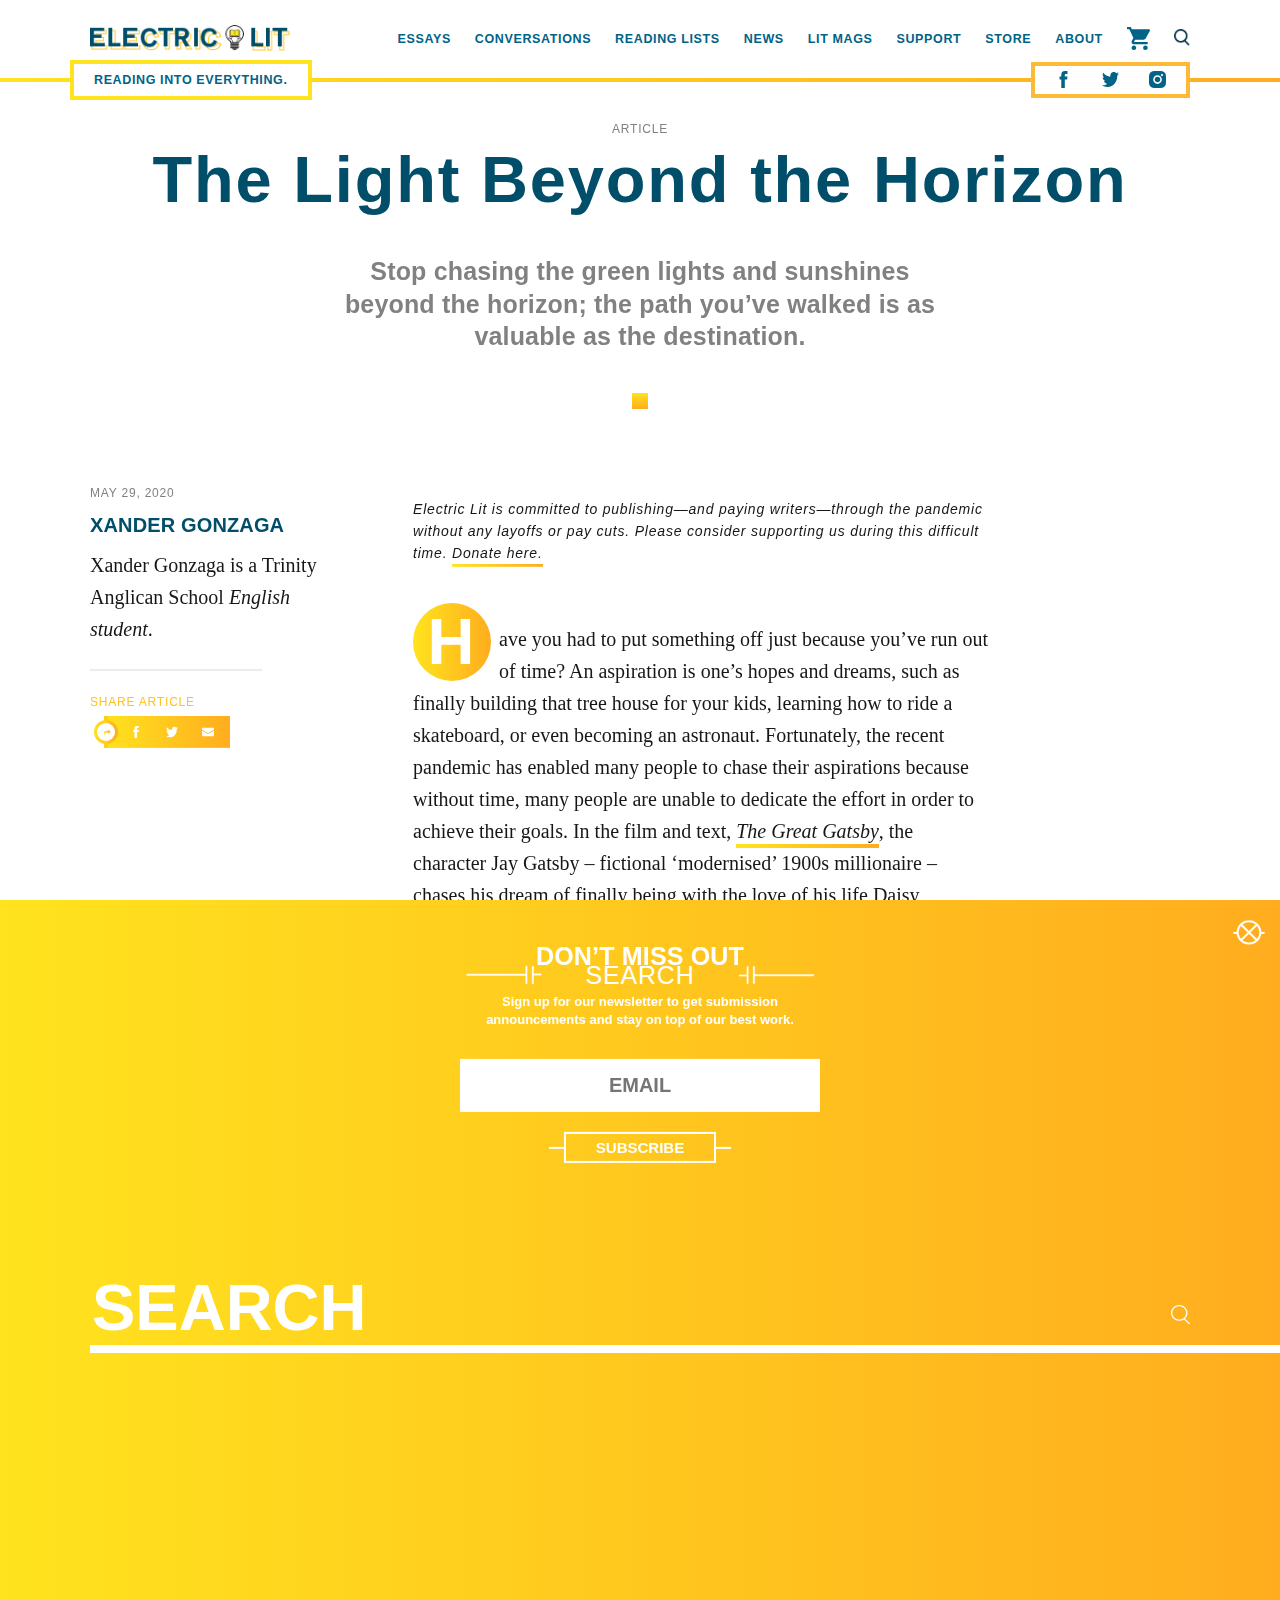
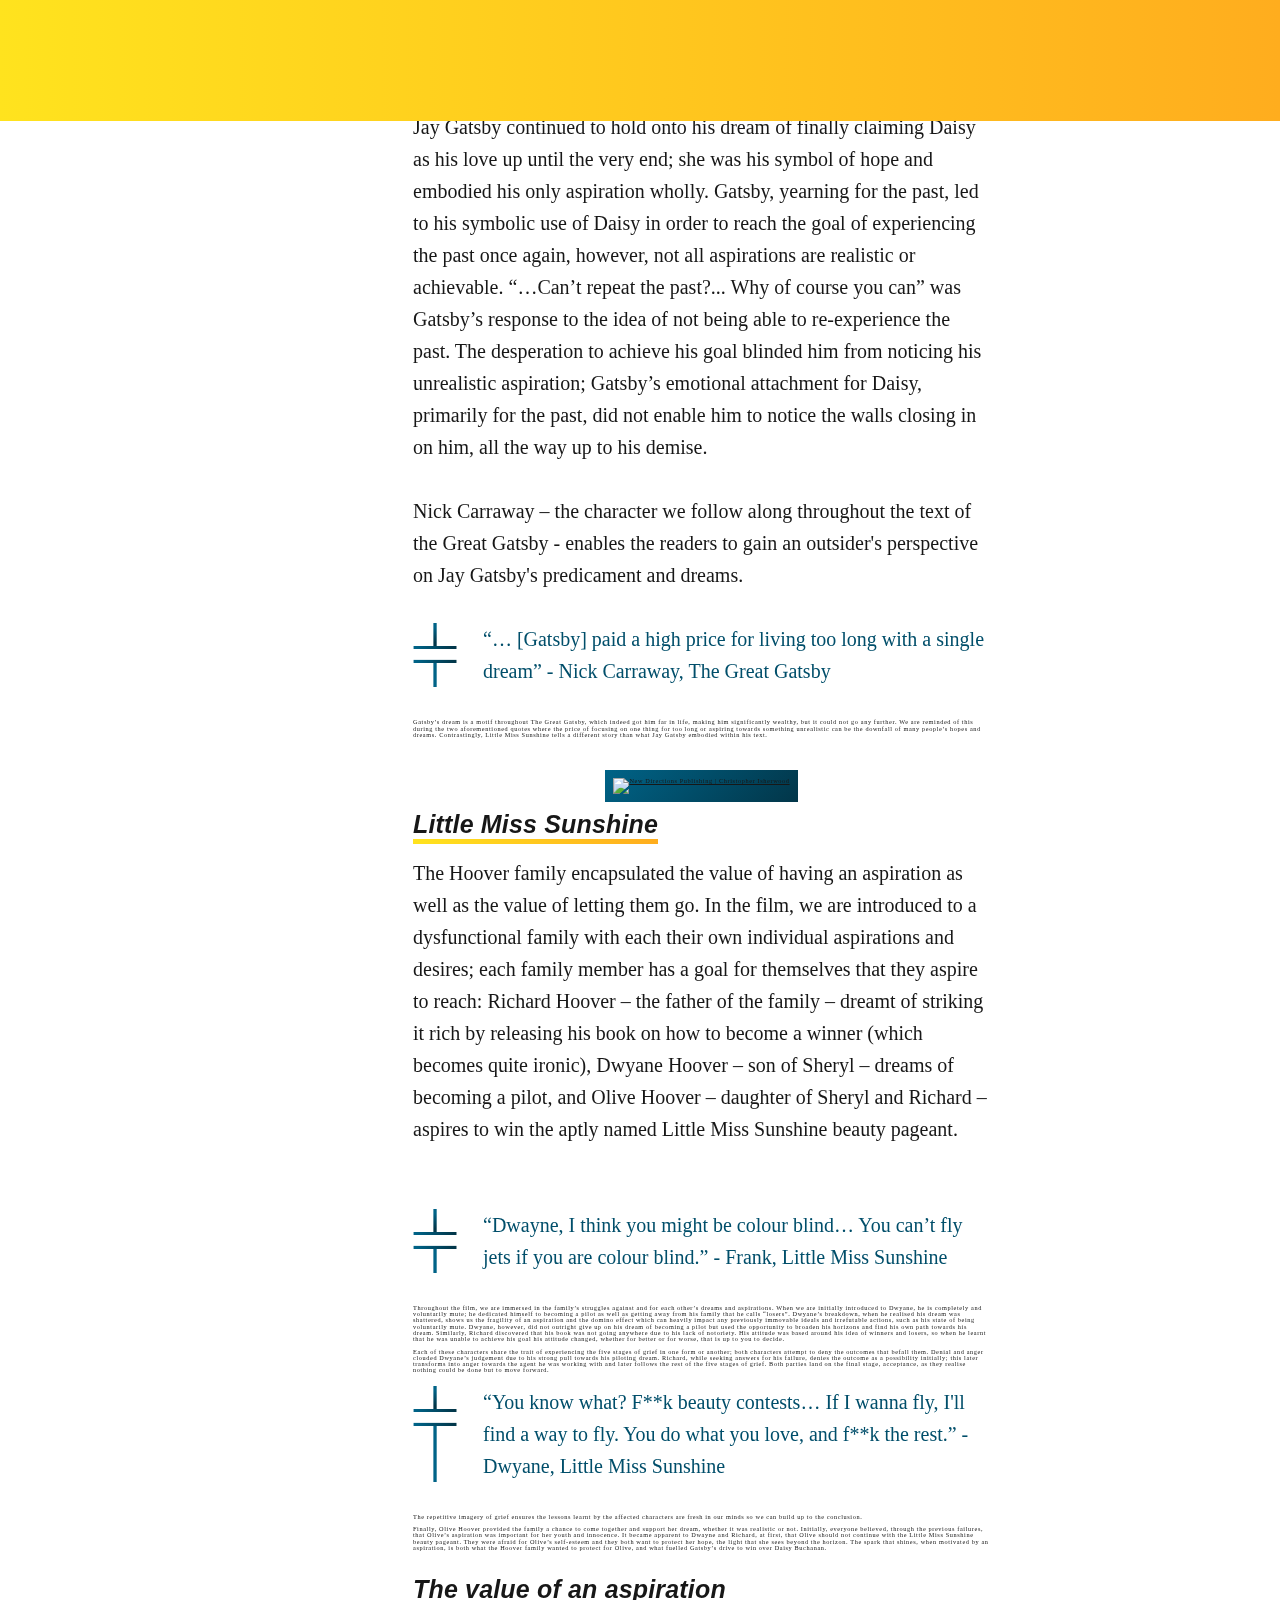
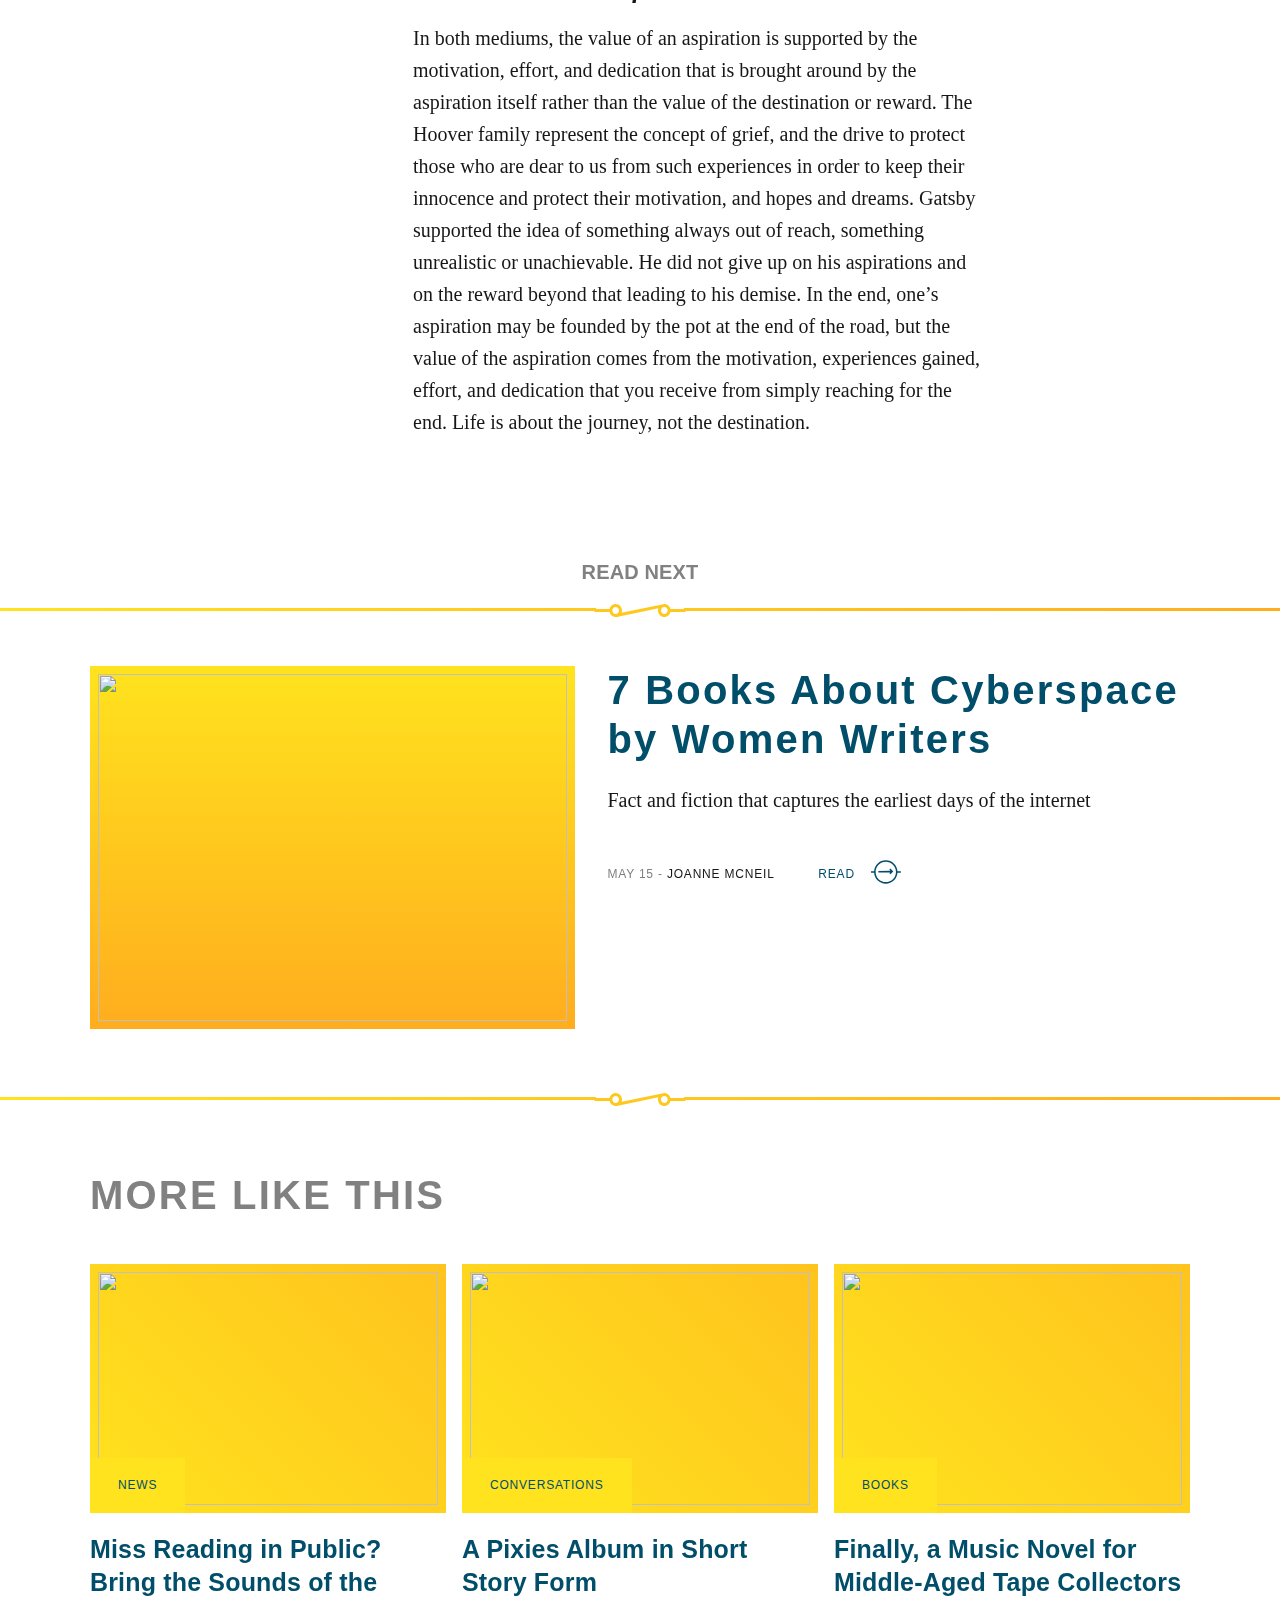
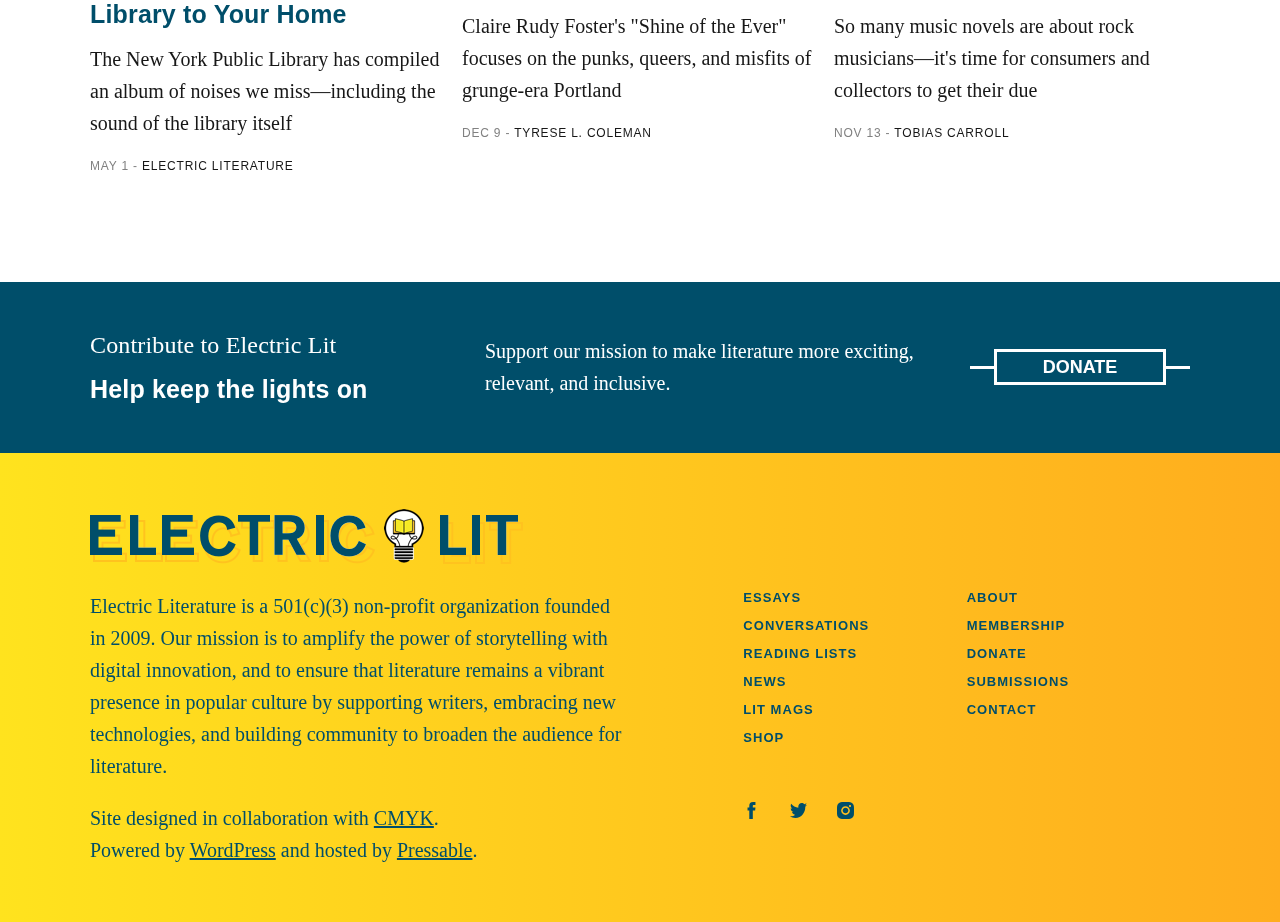
==== commit d039b0e5: "Update index.html" ====
--- a/index.html
+++ b/index.html
@@ -7,7 +7,7 @@
 	<link rel="stylesheet" href="./8 Musicals that You Might Not Know Were Based on Books - Electric Literature_files/gqq1qhm.css">
 
 	<title>The Light Beyond the Horizon - Electric Literature</title>
-<script type="text/javascript" async="" id="gauges-tracker" data-site-id="5c422c7be278046cb12de45c" src="//secure.gaug.es/track.js"></script><script type="text/javascript" async="" src="https://www.google-analytics.com/analytics.js"></script><script type="text/javascript" async="" src="https://www.google-analytics.com/analytics.js"></script><script type="text/javascript" async="" id="gauges-tracker" data-site-id="5c422c7be278046cb12de45c" src="//secure.gaug.es/track.js"></script><script type="text/javascript" async="" id="gauges-tracker" data-site-id="5c422c7be278046cb12de45c" src="//secure.gaug.es/track.js"></script><script type="text/javascript" async="" src="https://www.google-analytics.com/analytics.js"></script><script type="text/javascript" async="" id="gauges-tracker" data-site-id="5c422c7be278046cb12de45c" src="./8 Musicals that You Might Not Know Were Based on Books - Electric Literature_files/track.js.download"></script><script type="text/javascript" async="" src="./8 Musicals that You Might Not Know Were Based on Books - Electric Literature_files/analytics.js.download"></script><script>window._wca = window._wca || [];</script>
+<script type="text/javascript" async="" src="https://www.google-analytics.com/analytics.js"></script><script type="text/javascript" async="" id="gauges-tracker" data-site-id="5c422c7be278046cb12de45c" src="//secure.gaug.es/track.js"></script><script type="text/javascript" async="" id="gauges-tracker" data-site-id="5c422c7be278046cb12de45c" src="//secure.gaug.es/track.js"></script><script type="text/javascript" async="" src="https://www.google-analytics.com/analytics.js"></script><script type="text/javascript" async="" src="https://www.google-analytics.com/analytics.js"></script><script type="text/javascript" async="" id="gauges-tracker" data-site-id="5c422c7be278046cb12de45c" src="//secure.gaug.es/track.js"></script><script type="text/javascript" async="" id="gauges-tracker" data-site-id="5c422c7be278046cb12de45c" src="//secure.gaug.es/track.js"></script><script type="text/javascript" async="" src="https://www.google-analytics.com/analytics.js"></script><script type="text/javascript" async="" id="gauges-tracker" data-site-id="5c422c7be278046cb12de45c" src="./8 Musicals that You Might Not Know Were Based on Books - Electric Literature_files/track.js.download"></script><script type="text/javascript" async="" src="./8 Musicals that You Might Not Know Were Based on Books - Electric Literature_files/analytics.js.download"></script><script>window._wca = window._wca || [];</script>
 
 <!-- This site is optimized with the Yoast SEO plugin v12.1 - https://yoast.com/wordpress/plugins/seo/ -->
 <meta name="description" content="">
@@ -48,7 +48,7 @@
 			window._wpemojiSettings = {"baseUrl":"https:\/\/s.w.org\/images\/core\/emoji\/12.0.0-1\/72x72\/","ext":".png","svgUrl":"https:\/\/s.w.org\/images\/core\/emoji\/12.0.0-1\/svg\/","svgExt":".svg","source":{"concatemoji":"https:\/\/electricliterature.com\/wp-includes\/js\/wp-emoji-release.min.js?ver=5.4.1"}};
 			/*! This file is auto-generated */
 			!function(e,a,t){var r,n,o,i,p=a.createElement("canvas"),s=p.getContext&&p.getContext("2d");function c(e,t){var a=String.fromCharCode;s.clearRect(0,0,p.width,p.height),s.fillText(a.apply(this,e),0,0);var r=p.toDataURL();return s.clearRect(0,0,p.width,p.height),s.fillText(a.apply(this,t),0,0),r===p.toDataURL()}function l(e){if(!s||!s.fillText)return!1;switch(s.textBaseline="top",s.font="600 32px Arial",e){case"flag":return!c([127987,65039,8205,9895,65039],[127987,65039,8203,9895,65039])&&(!c([55356,56826,55356,56819],[55356,56826,8203,55356,56819])&&!c([55356,57332,56128,56423,56128,56418,56128,56421,56128,56430,56128,56423,56128,56447],[55356,57332,8203,56128,56423,8203,56128,56418,8203,56128,56421,8203,56128,56430,8203,56128,56423,8203,56128,56447]));case"emoji":return!c([55357,56424,55356,57342,8205,55358,56605,8205,55357,56424,55356,57340],[55357,56424,55356,57342,8203,55358,56605,8203,55357,56424,55356,57340])}return!1}function d(e){var t=a.createElement("script");t.src=e,t.defer=t.type="text/javascript",a.getElementsByTagName("head")[0].appendChild(t)}for(i=Array("flag","emoji"),t.supports={everything:!0,everythingExceptFlag:!0},o=0;o<i.length;o++)t.supports[i[o]]=l(i[o]),t.supports.everything=t.supports.everything&&t.supports[i[o]],"flag"!==i[o]&&(t.supports.everythingExceptFlag=t.supports.everythingExceptFlag&&t.supports[i[o]]);t.supports.everythingExceptFlag=t.supports.everythingExceptFlag&&!t.supports.flag,t.DOMReady=!1,t.readyCallback=function(){t.DOMReady=!0},t.supports.everything||(n=function(){t.readyCallback()},a.addEventListener?(a.addEventListener("DOMContentLoaded",n,!1),e.addEventListener("load",n,!1)):(e.attachEvent("onload",n),a.attachEvent("onreadystatechange",function(){"complete"===a.readyState&&t.readyCallback()})),(r=t.source||{}).concatemoji?d(r.concatemoji):r.wpemoji&&r.twemoji&&(d(r.twemoji),d(r.wpemoji)))}(window,document,window._wpemojiSettings);
-		</script><script src="https://electricliterature.com/wp-includes/js/wp-emoji-release.min.js?ver=5.4.1" type="text/javascript" defer=""></script><script src="https://electricliterature.com/wp-includes/js/wp-emoji-release.min.js?ver=5.4.1" type="text/javascript" defer=""></script><script src="https://electricliterature.com/wp-includes/js/wp-emoji-release.min.js?ver=5.4.1" type="text/javascript" defer=""></script><script src="./8 Musicals that You Might Not Know Were Based on Books - Electric Literature_files/wp-emoji-release.min.js.download" type="text/javascript" defer=""></script>
+		</script><script src="https://electricliterature.com/wp-includes/js/wp-emoji-release.min.js?ver=5.4.1" type="text/javascript" defer=""></script><script src="https://electricliterature.com/wp-includes/js/wp-emoji-release.min.js?ver=5.4.1" type="text/javascript" defer=""></script><script src="https://electricliterature.com/wp-includes/js/wp-emoji-release.min.js?ver=5.4.1" type="text/javascript" defer=""></script><script src="https://electricliterature.com/wp-includes/js/wp-emoji-release.min.js?ver=5.4.1" type="text/javascript" defer=""></script><script src="./8 Musicals that You Might Not Know Were Based on Books - Electric Literature_files/wp-emoji-release.min.js.download" type="text/javascript" defer=""></script>
 		<style type="text/css">
 img.wp-smiley,
 img.emoji {
@@ -136,7 +136,7 @@
 <link rel="apple-touch-icon" href="https://149349728.v2.pressablecdn.com/wp-content/uploads/2019/02/favicon.jpeg">
 <meta name="msapplication-TileImage" content="https://149349728.v2.pressablecdn.com/wp-content/uploads/2019/02/favicon.jpeg">
 
-<style type="text/css">@-webkit-keyframes bounce{0%,20%,50%,80%,to{-webkit-transform:translateY(0);transform:translateY(0)}40%{-webkit-transform:translateY(-30px);transform:translateY(-30px)}60%{-webkit-transform:translateY(-15px);transform:translateY(-15px)}}@keyframes bounce{0%,20%,50%,80%,to{-webkit-transform:translateY(0);transform:translateY(0)}40%{-webkit-transform:translateY(-30px);transform:translateY(-30px)}60%{-webkit-transform:translateY(-15px);transform:translateY(-15px)}}.om-animation-bounce{-webkit-animation-duration:1s;animation-duration:1s;-webkit-animation-fill-mode:both;animation-fill-mode:both;-webkit-animation-name:bounce;animation-name:bounce}@-webkit-keyframes bounceIn{0%{opacity:0;-webkit-transform:scale(.3);transform:scale(.3)}50%{opacity:1;-webkit-transform:scale(1.05);transform:scale(1.05)}70%{-webkit-transform:scale(.9);transform:scale(.9)}to{opacity:1;-webkit-transform:scale(1);transform:scale(1)}}@keyframes bounceIn{0%{opacity:0;-webkit-transform:scale(.3);transform:scale(.3)}50%{opacity:1;-webkit-transform:scale(1.05);transform:scale(1.05)}70%{-webkit-transform:scale(.9);transform:scale(.9)}to{opacity:1;-webkit-transform:scale(1);transform:scale(1)}}.om-animation-bounce-in{-webkit-animation-duration:1s;animation-duration:1s;-webkit-animation-name:bounceIn;animation-name:bounceIn}@-webkit-keyframes bounceInDown{0%{opacity:0;-webkit-transform:translateY(-2000px);transform:translateY(-2000px)}60%{opacity:1;-webkit-transform:translateY(30px);transform:translateY(30px)}80%{-webkit-transform:translateY(-10px);transform:translateY(-10px)}to{-webkit-transform:translateY(0);transform:translateY(0)}}@keyframes bounceInDown{0%{opacity:0;-webkit-transform:translateY(-2000px);transform:translateY(-2000px)}60%{opacity:1;-webkit-transform:translateY(30px);transform:translateY(30px)}80%{-webkit-transform:translateY(-10px);transform:translateY(-10px)}to{-webkit-transform:translateY(0);transform:translateY(0)}}.om-animation-bounce-in-down{-webkit-animation-duration:1s;animation-duration:1s;-webkit-animation-name:bounceInDown;animation-name:bounceInDown}@-webkit-keyframes bounceInLeft{0%{opacity:0;-webkit-transform:translateX(-2000px);transform:translateX(-2000px)}60%{opacity:1;-webkit-transform:translateX(30px);transform:translateX(30px)}80%{-webkit-transform:translateX(-10px);transform:translateX(-10px)}to{-webkit-transform:translateX(0);transform:translateX(0)}}@keyframes bounceInLeft{0%{opacity:0;-webkit-transform:translateX(-2000px);transform:translateX(-2000px)}60%{opacity:1;-webkit-transform:translateX(30px);transform:translateX(30px)}80%{-webkit-transform:translateX(-10px);transform:translateX(-10px)}to{-webkit-transform:translateX(0);transform:translateX(0)}}.om-animation-bounce-in-left{-webkit-animation-duration:1s;animation-duration:1s;-webkit-animation-name:bounceInLeft;animation-name:bounceInLeft}@-webkit-keyframes bounceInRight{0%{opacity:0;-webkit-transform:translateX(2000px);transform:translateX(2000px)}60%{opacity:1;-webkit-transform:translateX(-30px);transform:translateX(-30px)}80%{-webkit-transform:translateX(10px);transform:translateX(10px)}to{-webkit-transform:translateX(0);transform:translateX(0)}}@keyframes bounceInRight{0%{opacity:0;-webkit-transform:translateX(2000px);transform:translateX(2000px)}60%{opacity:1;-webkit-transform:translateX(-30px);transform:translateX(-30px)}80%{-webkit-transform:translateX(10px);transform:translateX(10px)}to{-webkit-transform:translateX(0);transform:translateX(0)}}.om-animation-bounce-in-right{-webkit-animation-duration:1s;animation-duration:1s;-webkit-animation-name:bounceInRight;animation-name:bounceInRight}@-webkit-keyframes bounceInUp{0%{opacity:0;-webkit-transform:translateY(2000px);transform:translateY(2000px)}60%{opacity:1;-webkit-transform:translateY(-30px);transform:translateY(-30px)}80%{-webkit-transform:translateY(10px);transform:translateY(10px)}to{-webkit-transform:translateY(0);transform:translateY(0)}}@keyframes bounceInUp{0%{opacity:0;-webkit-transform:translateY(2000px);transform:translateY(2000px)}60%{opacity:1;-webkit-transform:translateY(-30px);transform:translateY(-30px)}80%{-webkit-transform:translateY(10px);transform:translateY(10px)}to{-webkit-transform:translateY(0);transform:translateY(0)}}.om-animation-bounce-in-up{-webkit-animation-duration:1s;animation-duration:1s;-webkit-animation-name:bounceInUp;animation-name:bounceInUp}@-webkit-keyframes flash{0%,50%,to{opacity:1}25%,75%{opacity:0}}@keyframes flash{0%,50%,to{opacity:1}25%,75%{opacity:0}}.om-animation-flash{-webkit-animation-duration:1s;animation-duration:1s;-webkit-animation-fill-mode:both;animation-fill-mode:both;-webkit-animation-name:flash;animation-name:flash}@-webkit-keyframes flip{0%{-webkit-transform:perspective(800px) translateZ(0) rotateY(0) scale(1);transform:perspective(800px) translateZ(0) rotateY(0) scale(1);-webkit-animation-timing-function:ease-out;animation-timing-function:ease-out}40%{-webkit-transform:perspective(800px) translateZ(150px) rotateY(170deg) scale(1);transform:perspective(800px) translateZ(150px) rotateY(170deg) scale(1);-webkit-animation-timing-function:ease-out;animation-timing-function:ease-out}50%{-webkit-transform:perspective(800px) translateZ(150px) rotateY(190deg) scale(1);transform:perspective(800px) translateZ(150px) rotateY(190deg) scale(1);-webkit-animation-timing-function:ease-in;animation-timing-function:ease-in}80%{-webkit-transform:perspective(800px) translateZ(0) rotateY(1turn) scale(.95);transform:perspective(800px) translateZ(0) rotateY(1turn) scale(.95);-webkit-animation-timing-function:ease-in;animation-timing-function:ease-in}to{-webkit-transform:perspective(800px) translateZ(0) rotateY(1turn) scale(1);transform:perspective(800px) translateZ(0) rotateY(1turn) scale(1);-webkit-animation-timing-function:ease-in;animation-timing-function:ease-in}}@keyframes flip{0%{-webkit-transform:perspective(800px) translateZ(0) rotateY(0) scale(1);transform:perspective(800px) translateZ(0) rotateY(0) scale(1);-webkit-animation-timing-function:ease-out;animation-timing-function:ease-out}40%{-webkit-transform:perspective(800px) translateZ(150px) rotateY(170deg) scale(1);transform:perspective(800px) translateZ(150px) rotateY(170deg) scale(1);-webkit-animation-timing-function:ease-out;animation-timing-function:ease-out}50%{-webkit-transform:perspective(800px) translateZ(150px) rotateY(190deg) scale(1);transform:perspective(800px) translateZ(150px) rotateY(190deg) scale(1);-webkit-animation-timing-function:ease-in;animation-timing-function:ease-in}80%{-webkit-transform:perspective(800px) translateZ(0) rotateY(1turn) scale(.95);transform:perspective(800px) translateZ(0) rotateY(1turn) scale(.95);-webkit-animation-timing-function:ease-in;animation-timing-function:ease-in}to{-webkit-transform:perspective(800px) translateZ(0) rotateY(1turn) scale(1);transform:perspective(800px) translateZ(0) rotateY(1turn) scale(1);-webkit-animation-timing-function:ease-in;animation-timing-function:ease-in}}.om-animation-flip{-webkit-animation-duration:1s;animation-duration:1s;-webkit-backface-visibility:visible;backface-visibility:visible;-webkit-animation-name:flip;animation-name:flip}@-webkit-keyframes flipInX{0%{-webkit-transform:perspective(800px) rotateX(90deg);transform:perspective(800px) rotateX(90deg);opacity:0}40%{-webkit-transform:perspective(800px) rotateX(-10deg);transform:perspective(800px) rotateX(-10deg)}70%{-webkit-transform:perspective(800px) rotateX(10deg);transform:perspective(800px) rotateX(10deg)}to{-webkit-transform:perspective(800px) rotateX(0deg);transform:perspective(800px) rotateX(0deg);opacity:1}}@keyframes flipInX{0%{-webkit-transform:perspective(800px) rotateX(90deg);transform:perspective(800px) rotateX(90deg);opacity:0}40%{-webkit-transform:perspective(800px) rotateX(-10deg);transform:perspective(800px) rotateX(-10deg)}70%{-webkit-transform:perspective(800px) rotateX(10deg);transform:perspective(800px) rotateX(10deg)}to{-webkit-transform:perspective(800px) rotateX(0deg);transform:perspective(800px) rotateX(0deg);opacity:1}}.om-animation-flip-down{-webkit-animation-duration:1s;animation-duration:1s;-webkit-backface-visibility:visible;backface-visibility:visible;-webkit-animation-name:flipInX;animation-name:flipInX}@-webkit-keyframes flipInY{0%{-webkit-transform:perspective(800px) rotateY(90deg);transform:perspective(800px) rotateY(90deg);opacity:0}40%{-webkit-transform:perspective(800px) rotateY(-10deg);transform:perspective(800px) rotateY(-10deg)}70%{-webkit-transform:perspective(800px) rotateY(10deg);transform:perspective(800px) rotateY(10deg)}to{-webkit-transform:perspective(800px) rotateY(0deg);transform:perspective(800px) rotateY(0deg);opacity:1}}@keyframes flipInY{0%{-webkit-transform:perspective(800px) rotateY(90deg);transform:perspective(800px) rotateY(90deg);opacity:0}40%{-webkit-transform:perspective(800px) rotateY(-10deg);transform:perspective(800px) rotateY(-10deg)}70%{-webkit-transform:perspective(800px) rotateY(10deg);transform:perspective(800px) rotateY(10deg)}to{-webkit-transform:perspective(800px) rotateY(0deg);transform:perspective(800px) rotateY(0deg);opacity:1}}.om-animation-flip-side{-webkit-animation-duration:1s;animation-duration:1s;-webkit-backface-visibility:visible;backface-visibility:visible;-webkit-animation-name:flipInY;animation-name:flipInY}@-webkit-keyframes lightSpeedIn{0%{-webkit-transform:translateX(100%) skewX(-30deg);transform:translateX(100%) skewX(-30deg);opacity:0}60%{-webkit-transform:translateX(-20%) skewX(30deg);transform:translateX(-20%) skewX(30deg);opacity:1}80%{-webkit-transform:translateX(0) skewX(-15deg);transform:translateX(0) skewX(-15deg);opacity:1}to{-webkit-transform:translateX(0) skewX(0deg);transform:translateX(0) skewX(0deg);opacity:1}}@keyframes lightSpeedIn{0%{-webkit-transform:translateX(100%) skewX(-30deg);transform:translateX(100%) skewX(-30deg);opacity:0}60%{-webkit-transform:translateX(-20%) skewX(30deg);transform:translateX(-20%) skewX(30deg);opacity:1}80%{-webkit-transform:translateX(0) skewX(-15deg);transform:translateX(0) skewX(-15deg);opacity:1}to{-webkit-transform:translateX(0) skewX(0deg);transform:translateX(0) skewX(0deg);opacity:1}}.om-animation-light-speed{-webkit-animation-duration:1s;animation-duration:1s;-webkit-animation-name:lightSpeedIn;animation-name:lightSpeedIn;-webkit-animation-timing-function:ease-out;animation-timing-function:ease-out}@-webkit-keyframes pulse{0%{-webkit-transform:scale(1);transform:scale(1)}50%{-webkit-transform:scale(1.1);transform:scale(1.1)}to{-webkit-transform:scale(1);transform:scale(1)}}@keyframes pulse{0%{-webkit-transform:scale(1);transform:scale(1)}50%{-webkit-transform:scale(1.1);transform:scale(1.1)}to{-webkit-transform:scale(1);transform:scale(1)}}.om-animation-pulse{-webkit-animation-duration:1s;animation-duration:1s;-webkit-animation-fill-mode:both;animation-fill-mode:both;-webkit-animation-name:pulse;animation-name:pulse}@-webkit-keyframes rollIn{0%{opacity:0;-webkit-transform:translateX(-100%) rotate(-120deg);transform:translateX(-100%) rotate(-120deg)}to{opacity:1;-webkit-transform:translateX(0) rotate(0deg);transform:translateX(0) rotate(0deg)}}@keyframes rollIn{0%{opacity:0;-webkit-transform:translateX(-100%) rotate(-120deg);transform:translateX(-100%) rotate(-120deg)}to{opacity:1;-webkit-transform:translateX(0) rotate(0deg);transform:translateX(0) rotate(0deg)}}.om-animation-roll-in{-webkit-animation-duration:1s;animation-duration:1s;-webkit-animation-name:rollIn;animation-name:rollIn}@-webkit-keyframes rotateIn{0%{-webkit-transform-origin:center center;transform-origin:center center;-webkit-transform:rotate(-200deg);transform:rotate(-200deg);opacity:0}to{-webkit-transform-origin:center center;transform-origin:center center;-webkit-transform:rotate(0);transform:rotate(0);opacity:1}}@keyframes rotateIn{0%{-webkit-transform-origin:center center;transform-origin:center center;-webkit-transform:rotate(-200deg);transform:rotate(-200deg);opacity:0}to{-webkit-transform-origin:center center;transform-origin:center center;-webkit-transform:rotate(0);transform:rotate(0);opacity:1}}.om-animation-rotate{-webkit-animation-duration:1s;animation-duration:1s;-webkit-animation-name:rotateIn;animation-name:rotateIn}@-webkit-keyframes rotateInDownLeft{0%{-webkit-transform-origin:left bottom;transform-origin:left bottom;-webkit-transform:rotate(-90deg);transform:rotate(-90deg);opacity:0}to{-webkit-transform-origin:left bottom;transform-origin:left bottom;-webkit-transform:rotate(0);transform:rotate(0);opacity:1}}@keyframes rotateInDownLeft{0%{-webkit-transform-origin:left bottom;transform-origin:left bottom;-webkit-transform:rotate(-90deg);transform:rotate(-90deg);opacity:0}to{-webkit-transform-origin:left bottom;transform-origin:left bottom;-webkit-transform:rotate(0);transform:rotate(0);opacity:1}}.om-animation-rotate-down-left{-webkit-animation-duration:1s;animation-duration:1s;-webkit-animation-name:rotateInDownLeft;animation-name:rotateInDownLeft}@-webkit-keyframes rotateInDownRight{0%{-webkit-transform-origin:right bottom;transform-origin:right bottom;-webkit-transform:rotate(90deg);transform:rotate(90deg);opacity:0}to{-webkit-transform-origin:right bottom;transform-origin:right bottom;-webkit-transform:rotate(0);transform:rotate(0);opacity:1}}@keyframes rotateInDownRight{0%{-webkit-transform-origin:right bottom;transform-origin:right bottom;-webkit-transform:rotate(90deg);transform:rotate(90deg);opacity:0}to{-webkit-transform-origin:right bottom;transform-origin:right bottom;-webkit-transform:rotate(0);transform:rotate(0);opacity:1}}.om-animation-rotate-down-right{-webkit-animation-duration:1s;animation-duration:1s;-webkit-animation-name:rotateInDownRight;animation-name:rotateInDownRight}@-webkit-keyframes rotateInUpLeft{0%{-webkit-transform-origin:left bottom;transform-origin:left bottom;-webkit-transform:rotate(90deg);transform:rotate(90deg);opacity:0}to{-webkit-transform-origin:left bottom;transform-origin:left bottom;-webkit-transform:rotate(0);transform:rotate(0);opacity:1}}@keyframes rotateInUpLeft{0%{-webkit-transform-origin:left bottom;transform-origin:left bottom;-webkit-transform:rotate(90deg);transform:rotate(90deg);opacity:0}to{-webkit-transform-origin:left bottom;transform-origin:left bottom;-webkit-transform:rotate(0);transform:rotate(0);opacity:1}}.om-animation-rotate-up-left{-webkit-animation-duration:1s;animation-duration:1s;-webkit-animation-name:rotateInUpLeft;animation-name:rotateInUpLeft}@-webkit-keyframes rotateInUpRight{0%{-webkit-transform-origin:right bottom;transform-origin:right bottom;-webkit-transform:rotate(-90deg);transform:rotate(-90deg);opacity:0}to{-webkit-transform-origin:right bottom;transform-origin:right bottom;-webkit-transform:rotate(0);transform:rotate(0);opacity:1}}@keyframes rotateInUpRight{0%{-webkit-transform-origin:right bottom;transform-origin:right bottom;-webkit-transform:rotate(-90deg);transform:rotate(-90deg);opacity:0}to{-webkit-transform-origin:right bottom;transform-origin:right bottom;-webkit-transform:rotate(0);transform:rotate(0);opacity:1}}.om-animation-rotate-up-right{-webkit-animation-duration:1s;animation-duration:1s;-webkit-animation-name:rotateInUpRight;animation-name:rotateInUpRight}@-webkit-keyframes rubberBand{0%{-webkit-transform:scale(1);transform:scale(1)}30%{-webkit-transform:scaleX(1.25) scaleY(.75);transform:scaleX(1.25) scaleY(.75)}40%{-webkit-transform:scaleX(.75) scaleY(1.25);transform:scaleX(.75) scaleY(1.25)}60%{-webkit-transform:scaleX(1.15) scaleY(.85);transform:scaleX(1.15) scaleY(.85)}to{-webkit-transform:scale(1);transform:scale(1)}}@keyframes rubberBand{0%{-webkit-transform:scale(1);transform:scale(1)}30%{-webkit-transform:scaleX(1.25) scaleY(.75);transform:scaleX(1.25) scaleY(.75)}40%{-webkit-transform:scaleX(.75) scaleY(1.25);transform:scaleX(.75) scaleY(1.25)}60%{-webkit-transform:scaleX(1.15) scaleY(.85);transform:scaleX(1.15) scaleY(.85)}to{-webkit-transform:scale(1);transform:scale(1)}}.om-animation-rubber-band{-webkit-animation-duration:1s;animation-duration:1s;-webkit-animation-fill-mode:both;animation-fill-mode:both;-webkit-animation-name:rubberBand;animation-name:rubberBand}@-webkit-keyframes shake{0%,to{-webkit-transform:translateX(0);transform:translateX(0)}10%,30%,50%,70%,90%{-webkit-transform:translateX(-10px);transform:translateX(-10px)}20%,40%,60%,80%{-webkit-transform:translateX(10px);transform:translateX(10px)}}@keyframes shake{0%,to{-webkit-transform:translateX(0);transform:translateX(0)}10%,30%,50%,70%,90%{-webkit-transform:translateX(-10px);transform:translateX(-10px)}20%,40%,60%,80%{-webkit-transform:translateX(10px);transform:translateX(10px)}}.om-animation-shake{-webkit-animation-duration:1s;animation-duration:1s;-webkit-animation-fill-mode:both;animation-fill-mode:both;-webkit-animation-name:shake;animation-name:shake}@-webkit-keyframes slideInDown{0%{opacity:0;-webkit-transform:translateY(-2000px);transform:translateY(-2000px)}to{-webkit-transform:translateY(0);transform:translateY(0)}}@keyframes slideInDown{0%{opacity:0;-webkit-transform:translateY(-2000px);transform:translateY(-2000px)}to{-webkit-transform:translateY(0);transform:translateY(0)}}.om-animation-slide-in-down{-webkit-animation-duration:1s;animation-duration:1s;-webkit-animation-name:slideInDown;animation-name:slideInDown}@-webkit-keyframes slideInLeft{0%{opacity:0;-webkit-transform:translateX(-2000px);transform:translateX(-2000px)}to{-webkit-transform:translateX(0);transform:translateX(0)}}@keyframes slideInLeft{0%{opacity:0;-webkit-transform:translateX(-2000px);transform:translateX(-2000px)}to{-webkit-transform:translateX(0);transform:translateX(0)}}.om-animation-slide-in-left{-webkit-animation-duration:1s;animation-duration:1s;-webkit-animation-name:slideInLeft;animation-name:slideInLeft}@-webkit-keyframes slideInRight{0%{opacity:0;-webkit-transform:translateX(2000px);transform:translateX(2000px)}to{-webkit-transform:translateX(0);transform:translateX(0)}}@keyframes slideInRight{0%{opacity:0;-webkit-transform:translateX(2000px);transform:translateX(2000px)}to{-webkit-transform:translateX(0);transform:translateX(0)}}.om-animation-slide-in-right{-webkit-animation-duration:1s;animation-duration:1s;-webkit-animation-name:slideInRight;animation-name:slideInRight}@-webkit-keyframes swing{20%{-webkit-transform:rotate(15deg);transform:rotate(15deg)}40%{-webkit-transform:rotate(-10deg);transform:rotate(-10deg)}60%{-webkit-transform:rotate(5deg);transform:rotate(5deg)}80%{-webkit-transform:rotate(-5deg);transform:rotate(-5deg)}to{-webkit-transform:rotate(0deg);transform:rotate(0deg)}}@keyframes swing{20%{-webkit-transform:rotate(15deg);transform:rotate(15deg)}40%{-webkit-transform:rotate(-10deg);transform:rotate(-10deg)}60%{-webkit-transform:rotate(5deg);transform:rotate(5deg)}80%{-webkit-transform:rotate(-5deg);transform:rotate(-5deg)}to{-webkit-transform:rotate(0deg);transform:rotate(0deg)}}.om-animation-swing{-webkit-animation-duration:1s;animation-duration:1s;-webkit-transform-origin:top center;transform-origin:top center;-webkit-animation-name:swing;animation-name:swing}@-webkit-keyframes tada{0%{-webkit-transform:scale(1);transform:scale(1)}10%,20%{-webkit-transform:scale(.9) rotate(-3deg);transform:scale(.9) rotate(-3deg)}30%,50%,70%,90%{-webkit-transform:scale(1.1) rotate(3deg);transform:scale(1.1) rotate(3deg)}40%,60%,80%{-webkit-transform:scale(1.1) rotate(-3deg);transform:scale(1.1) rotate(-3deg)}to{-webkit-transform:scale(1) rotate(0);transform:scale(1) rotate(0)}}@keyframes tada{0%{-webkit-transform:scale(1);transform:scale(1)}10%,20%{-webkit-transform:scale(.9) rotate(-3deg);transform:scale(.9) rotate(-3deg)}30%,50%,70%,90%{-webkit-transform:scale(1.1) rotate(3deg);transform:scale(1.1) rotate(3deg)}40%,60%,80%{-webkit-transform:scale(1.1) rotate(-3deg);transform:scale(1.1) rotate(-3deg)}to{-webkit-transform:scale(1) rotate(0);transform:scale(1) rotate(0)}}.om-animation-tada{-webkit-animation-duration:1s;animation-duration:1s;-webkit-animation-name:tada;animation-name:tada}@-webkit-keyframes wobble{0%{-webkit-transform:translateX(0);transform:translateX(0)}15%{-webkit-transform:translateX(-25%) rotate(-5deg);transform:translateX(-25%) rotate(-5deg)}30%{-webkit-transform:translateX(20%) rotate(3deg);transform:translateX(20%) rotate(3deg)}45%{-webkit-transform:translateX(-15%) rotate(-3deg);transform:translateX(-15%) rotate(-3deg)}60%{-webkit-transform:translateX(10%) rotate(2deg);transform:translateX(10%) rotate(2deg)}75%{-webkit-transform:translateX(-5%) rotate(-1deg);transform:translateX(-5%) rotate(-1deg)}to{-webkit-transform:translateX(0);transform:translateX(0)}}@keyframes wobble{0%{-webkit-transform:translateX(0);transform:translateX(0)}15%{-webkit-transform:translateX(-25%) rotate(-5deg);transform:translateX(-25%) rotate(-5deg)}30%{-webkit-transform:translateX(20%) rotate(3deg);transform:translateX(20%) rotate(3deg)}45%{-webkit-transform:translateX(-15%) rotate(-3deg);transform:translateX(-15%) rotate(-3deg)}60%{-webkit-transform:translateX(10%) rotate(2deg);transform:translateX(10%) rotate(2deg)}75%{-webkit-transform:translateX(-5%) rotate(-1deg);transform:translateX(-5%) rotate(-1deg)}to{-webkit-transform:translateX(0);transform:translateX(0)}}.om-animation-wobble{-webkit-animation-duration:1s;animation-duration:1s;-webkit-animation-name:wobble;animation-name:wobble}.om-content-lock{color:transparent!important;text-shadow:rgba(0,0,0,.5) 0 0 10px;-webkit-user-select:none;-moz-user-select:none;-ms-user-select:none;user-select:none;pointer-events:none;filter:url("data:image/svg+xml;utf9,<svg%20version='1.1'%20xmlns='http://www.w3.org/2000/svg'><filter%20id='blur'><feGaussianBlur%20stdDeviation='10'%20/></filter></svg>#blur");-webkit-filter:blur(10px);-ms-filter:blur(10px);-o-filter:blur(10px);filter:blur(10px)}html.om-mobile-position,html.om-mobile-position body{position:fixed!important}html.om-ios-form,html.om-ios-form body{-webkit-transform:translateZ(0)!important;transform:translateZ(0)!important;-webkit-overflow-scrolling:touch!important;height:100%!important;overflow:auto!important}html.om-position-popup body{overflow:hidden!important}html.om-position-floating-top{transition:padding-top .5s ease!important}html.om-position-floating-bottom{transition:padding-bottom .5s ease!important}html.om-reset-dimensions{height:100%!important;width:100%!important}.om-verification-confirmation{font-family:Lato,Arial,Helvetica,sans-serif;position:fixed;border-radius:10px;bottom:20px;left:20px;padding:10px 20px;opacity:0;transition:opacity .3s ease-in;background:#85bf31;color:#fff;font-size:18px;font-weight:700;z-index:9999}</style><style type="text/css">@-webkit-keyframes bounce{0%,20%,50%,80%,to{-webkit-transform:translateY(0);transform:translateY(0)}40%{-webkit-transform:translateY(-30px);transform:translateY(-30px)}60%{-webkit-transform:translateY(-15px);transform:translateY(-15px)}}@keyframes bounce{0%,20%,50%,80%,to{-webkit-transform:translateY(0);transform:translateY(0)}40%{-webkit-transform:translateY(-30px);transform:translateY(-30px)}60%{-webkit-transform:translateY(-15px);transform:translateY(-15px)}}.om-animation-bounce{-webkit-animation-duration:1s;animation-duration:1s;-webkit-animation-fill-mode:both;animation-fill-mode:both;-webkit-animation-name:bounce;animation-name:bounce}@-webkit-keyframes bounceIn{0%{opacity:0;-webkit-transform:scale(.3);transform:scale(.3)}50%{opacity:1;-webkit-transform:scale(1.05);transform:scale(1.05)}70%{-webkit-transform:scale(.9);transform:scale(.9)}to{opacity:1;-webkit-transform:scale(1);transform:scale(1)}}@keyframes bounceIn{0%{opacity:0;-webkit-transform:scale(.3);transform:scale(.3)}50%{opacity:1;-webkit-transform:scale(1.05);transform:scale(1.05)}70%{-webkit-transform:scale(.9);transform:scale(.9)}to{opacity:1;-webkit-transform:scale(1);transform:scale(1)}}.om-animation-bounce-in{-webkit-animation-duration:1s;animation-duration:1s;-webkit-animation-name:bounceIn;animation-name:bounceIn}@-webkit-keyframes bounceInDown{0%{opacity:0;-webkit-transform:translateY(-2000px);transform:translateY(-2000px)}60%{opacity:1;-webkit-transform:translateY(30px);transform:translateY(30px)}80%{-webkit-transform:translateY(-10px);transform:translateY(-10px)}to{-webkit-transform:translateY(0);transform:translateY(0)}}@keyframes bounceInDown{0%{opacity:0;-webkit-transform:translateY(-2000px);transform:translateY(-2000px)}60%{opacity:1;-webkit-transform:translateY(30px);transform:translateY(30px)}80%{-webkit-transform:translateY(-10px);transform:translateY(-10px)}to{-webkit-transform:translateY(0);transform:translateY(0)}}.om-animation-bounce-in-down{-webkit-animation-duration:1s;animation-duration:1s;-webkit-animation-name:bounceInDown;animation-name:bounceInDown}@-webkit-keyframes bounceInLeft{0%{opacity:0;-webkit-transform:translateX(-2000px);transform:translateX(-2000px)}60%{opacity:1;-webkit-transform:translateX(30px);transform:translateX(30px)}80%{-webkit-transform:translateX(-10px);transform:translateX(-10px)}to{-webkit-transform:translateX(0);transform:translateX(0)}}@keyframes bounceInLeft{0%{opacity:0;-webkit-transform:translateX(-2000px);transform:translateX(-2000px)}60%{opacity:1;-webkit-transform:translateX(30px);transform:translateX(30px)}80%{-webkit-transform:translateX(-10px);transform:translateX(-10px)}to{-webkit-transform:translateX(0);transform:translateX(0)}}.om-animation-bounce-in-left{-webkit-animation-duration:1s;animation-duration:1s;-webkit-animation-name:bounceInLeft;animation-name:bounceInLeft}@-webkit-keyframes bounceInRight{0%{opacity:0;-webkit-transform:translateX(2000px);transform:translateX(2000px)}60%{opacity:1;-webkit-transform:translateX(-30px);transform:translateX(-30px)}80%{-webkit-transform:translateX(10px);transform:translateX(10px)}to{-webkit-transform:translateX(0);transform:translateX(0)}}@keyframes bounceInRight{0%{opacity:0;-webkit-transform:translateX(2000px);transform:translateX(2000px)}60%{opacity:1;-webkit-transform:translateX(-30px);transform:translateX(-30px)}80%{-webkit-transform:translateX(10px);transform:translateX(10px)}to{-webkit-transform:translateX(0);transform:translateX(0)}}.om-animation-bounce-in-right{-webkit-animation-duration:1s;animation-duration:1s;-webkit-animation-name:bounceInRight;animation-name:bounceInRight}@-webkit-keyframes bounceInUp{0%{opacity:0;-webkit-transform:translateY(2000px);transform:translateY(2000px)}60%{opacity:1;-webkit-transform:translateY(-30px);transform:translateY(-30px)}80%{-webkit-transform:translateY(10px);transform:translateY(10px)}to{-webkit-transform:translateY(0);transform:translateY(0)}}@keyframes bounceInUp{0%{opacity:0;-webkit-transform:translateY(2000px);transform:translateY(2000px)}60%{opacity:1;-webkit-transform:translateY(-30px);transform:translateY(-30px)}80%{-webkit-transform:translateY(10px);transform:translateY(10px)}to{-webkit-transform:translateY(0);transform:translateY(0)}}.om-animation-bounce-in-up{-webkit-animation-duration:1s;animation-duration:1s;-webkit-animation-name:bounceInUp;animation-name:bounceInUp}@-webkit-keyframes flash{0%,50%,to{opacity:1}25%,75%{opacity:0}}@keyframes flash{0%,50%,to{opacity:1}25%,75%{opacity:0}}.om-animation-flash{-webkit-animation-duration:1s;animation-duration:1s;-webkit-animation-fill-mode:both;animation-fill-mode:both;-webkit-animation-name:flash;animation-name:flash}@-webkit-keyframes flip{0%{-webkit-transform:perspective(800px) translateZ(0) rotateY(0) scale(1);transform:perspective(800px) translateZ(0) rotateY(0) scale(1);-webkit-animation-timing-function:ease-out;animation-timing-function:ease-out}40%{-webkit-transform:perspective(800px) translateZ(150px) rotateY(170deg) scale(1);transform:perspective(800px) translateZ(150px) rotateY(170deg) scale(1);-webkit-animation-timing-function:ease-out;animation-timing-function:ease-out}50%{-webkit-transform:perspective(800px) translateZ(150px) rotateY(190deg) scale(1);transform:perspective(800px) translateZ(150px) rotateY(190deg) scale(1);-webkit-animation-timing-function:ease-in;animation-timing-function:ease-in}80%{-webkit-transform:perspective(800px) translateZ(0) rotateY(1turn) scale(.95);transform:perspective(800px) translateZ(0) rotateY(1turn) scale(.95);-webkit-animation-timing-function:ease-in;animation-timing-function:ease-in}to{-webkit-transform:perspective(800px) translateZ(0) rotateY(1turn) scale(1);transform:perspective(800px) translateZ(0) rotateY(1turn) scale(1);-webkit-animation-timing-function:ease-in;animation-timing-function:ease-in}}@keyframes flip{0%{-webkit-transform:perspective(800px) translateZ(0) rotateY(0) scale(1);transform:perspective(800px) translateZ(0) rotateY(0) scale(1);-webkit-animation-timing-function:ease-out;animation-timing-function:ease-out}40%{-webkit-transform:perspective(800px) translateZ(150px) rotateY(170deg) scale(1);transform:perspective(800px) translateZ(150px) rotateY(170deg) scale(1);-webkit-animation-timing-function:ease-out;animation-timing-function:ease-out}50%{-webkit-transform:perspective(800px) translateZ(150px) rotateY(190deg) scale(1);transform:perspective(800px) translateZ(150px) rotateY(190deg) scale(1);-webkit-animation-timing-function:ease-in;animation-timing-function:ease-in}80%{-webkit-transform:perspective(800px) translateZ(0) rotateY(1turn) scale(.95);transform:perspective(800px) translateZ(0) rotateY(1turn) scale(.95);-webkit-animation-timing-function:ease-in;animation-timing-function:ease-in}to{-webkit-transform:perspective(800px) translateZ(0) rotateY(1turn) scale(1);transform:perspective(800px) translateZ(0) rotateY(1turn) scale(1);-webkit-animation-timing-function:ease-in;animation-timing-function:ease-in}}.om-animation-flip{-webkit-animation-duration:1s;animation-duration:1s;-webkit-backface-visibility:visible;backface-visibility:visible;-webkit-animation-name:flip;animation-name:flip}@-webkit-keyframes flipInX{0%{-webkit-transform:perspective(800px) rotateX(90deg);transform:perspective(800px) rotateX(90deg);opacity:0}40%{-webkit-transform:perspective(800px) rotateX(-10deg);transform:perspective(800px) rotateX(-10deg)}70%{-webkit-transform:perspective(800px) rotateX(10deg);transform:perspective(800px) rotateX(10deg)}to{-webkit-transform:perspective(800px) rotateX(0deg);transform:perspective(800px) rotateX(0deg);opacity:1}}@keyframes flipInX{0%{-webkit-transform:perspective(800px) rotateX(90deg);transform:perspective(800px) rotateX(90deg);opacity:0}40%{-webkit-transform:perspective(800px) rotateX(-10deg);transform:perspective(800px) rotateX(-10deg)}70%{-webkit-transform:perspective(800px) rotateX(10deg);transform:perspective(800px) rotateX(10deg)}to{-webkit-transform:perspective(800px) rotateX(0deg);transform:perspective(800px) rotateX(0deg);opacity:1}}.om-animation-flip-down{-webkit-animation-duration:1s;animation-duration:1s;-webkit-backface-visibility:visible;backface-visibility:visible;-webkit-animation-name:flipInX;animation-name:flipInX}@-webkit-keyframes flipInY{0%{-webkit-transform:perspective(800px) rotateY(90deg);transform:perspective(800px) rotateY(90deg);opacity:0}40%{-webkit-transform:perspective(800px) rotateY(-10deg);transform:perspective(800px) rotateY(-10deg)}70%{-webkit-transform:perspective(800px) rotateY(10deg);transform:perspective(800px) rotateY(10deg)}to{-webkit-transform:perspective(800px) rotateY(0deg);transform:perspective(800px) rotateY(0deg);opacity:1}}@keyframes flipInY{0%{-webkit-transform:perspective(800px) rotateY(90deg);transform:perspective(800px) rotateY(90deg);opacity:0}40%{-webkit-transform:perspective(800px) rotateY(-10deg);transform:perspective(800px) rotateY(-10deg)}70%{-webkit-transform:perspective(800px) rotateY(10deg);transform:perspective(800px) rotateY(10deg)}to{-webkit-transform:perspective(800px) rotateY(0deg);transform:perspective(800px) rotateY(0deg);opacity:1}}.om-animation-flip-side{-webkit-animation-duration:1s;animation-duration:1s;-webkit-backface-visibility:visible;backface-visibility:visible;-webkit-animation-name:flipInY;animation-name:flipInY}@-webkit-keyframes lightSpeedIn{0%{-webkit-transform:translateX(100%) skewX(-30deg);transform:translateX(100%) skewX(-30deg);opacity:0}60%{-webkit-transform:translateX(-20%) skewX(30deg);transform:translateX(-20%) skewX(30deg);opacity:1}80%{-webkit-transform:translateX(0) skewX(-15deg);transform:translateX(0) skewX(-15deg);opacity:1}to{-webkit-transform:translateX(0) skewX(0deg);transform:translateX(0) skewX(0deg);opacity:1}}@keyframes lightSpeedIn{0%{-webkit-transform:translateX(100%) skewX(-30deg);transform:translateX(100%) skewX(-30deg);opacity:0}60%{-webkit-transform:translateX(-20%) skewX(30deg);transform:translateX(-20%) skewX(30deg);opacity:1}80%{-webkit-transform:translateX(0) skewX(-15deg);transform:translateX(0) skewX(-15deg);opacity:1}to{-webkit-transform:translateX(0) skewX(0deg);transform:translateX(0) skewX(0deg);opacity:1}}.om-animation-light-speed{-webkit-animation-duration:1s;animation-duration:1s;-webkit-animation-name:lightSpeedIn;animation-name:lightSpeedIn;-webkit-animation-timing-function:ease-out;animation-timing-function:ease-out}@-webkit-keyframes pulse{0%{-webkit-transform:scale(1);transform:scale(1)}50%{-webkit-transform:scale(1.1);transform:scale(1.1)}to{-webkit-transform:scale(1);transform:scale(1)}}@keyframes pulse{0%{-webkit-transform:scale(1);transform:scale(1)}50%{-webkit-transform:scale(1.1);transform:scale(1.1)}to{-webkit-transform:scale(1);transform:scale(1)}}.om-animation-pulse{-webkit-animation-duration:1s;animation-duration:1s;-webkit-animation-fill-mode:both;animation-fill-mode:both;-webkit-animation-name:pulse;animation-name:pulse}@-webkit-keyframes rollIn{0%{opacity:0;-webkit-transform:translateX(-100%) rotate(-120deg);transform:translateX(-100%) rotate(-120deg)}to{opacity:1;-webkit-transform:translateX(0) rotate(0deg);transform:translateX(0) rotate(0deg)}}@keyframes rollIn{0%{opacity:0;-webkit-transform:translateX(-100%) rotate(-120deg);transform:translateX(-100%) rotate(-120deg)}to{opacity:1;-webkit-transform:translateX(0) rotate(0deg);transform:translateX(0) rotate(0deg)}}.om-animation-roll-in{-webkit-animation-duration:1s;animation-duration:1s;-webkit-animation-name:rollIn;animation-name:rollIn}@-webkit-keyframes rotateIn{0%{-webkit-transform-origin:center center;transform-origin:center center;-webkit-transform:rotate(-200deg);transform:rotate(-200deg);opacity:0}to{-webkit-transform-origin:center center;transform-origin:center center;-webkit-transform:rotate(0);transform:rotate(0);opacity:1}}@keyframes rotateIn{0%{-webkit-transform-origin:center center;transform-origin:center center;-webkit-transform:rotate(-200deg);transform:rotate(-200deg);opacity:0}to{-webkit-transform-origin:center center;transform-origin:center center;-webkit-transform:rotate(0);transform:rotate(0);opacity:1}}.om-animation-rotate{-webkit-animation-duration:1s;animation-duration:1s;-webkit-animation-name:rotateIn;animation-name:rotateIn}@-webkit-keyframes rotateInDownLeft{0%{-webkit-transform-origin:left bottom;transform-origin:left bottom;-webkit-transform:rotate(-90deg);transform:rotate(-90deg);opacity:0}to{-webkit-transform-origin:left bottom;transform-origin:left bottom;-webkit-transform:rotate(0);transform:rotate(0);opacity:1}}@keyframes rotateInDownLeft{0%{-webkit-transform-origin:left bottom;transform-origin:left bottom;-webkit-transform:rotate(-90deg);transform:rotate(-90deg);opacity:0}to{-webkit-transform-origin:left bottom;transform-origin:left bottom;-webkit-transform:rotate(0);transform:rotate(0);opacity:1}}.om-animation-rotate-down-left{-webkit-animation-duration:1s;animation-duration:1s;-webkit-animation-name:rotateInDownLeft;animation-name:rotateInDownLeft}@-webkit-keyframes rotateInDownRight{0%{-webkit-transform-origin:right bottom;transform-origin:right bottom;-webkit-transform:rotate(90deg);transform:rotate(90deg);opacity:0}to{-webkit-transform-origin:right bottom;transform-origin:right bottom;-webkit-transform:rotate(0);transform:rotate(0);opacity:1}}@keyframes rotateInDownRight{0%{-webkit-transform-origin:right bottom;transform-origin:right bottom;-webkit-transform:rotate(90deg);transform:rotate(90deg);opacity:0}to{-webkit-transform-origin:right bottom;transform-origin:right bottom;-webkit-transform:rotate(0);transform:rotate(0);opacity:1}}.om-animation-rotate-down-right{-webkit-animation-duration:1s;animation-duration:1s;-webkit-animation-name:rotateInDownRight;animation-name:rotateInDownRight}@-webkit-keyframes rotateInUpLeft{0%{-webkit-transform-origin:left bottom;transform-origin:left bottom;-webkit-transform:rotate(90deg);transform:rotate(90deg);opacity:0}to{-webkit-transform-origin:left bottom;transform-origin:left bottom;-webkit-transform:rotate(0);transform:rotate(0);opacity:1}}@keyframes rotateInUpLeft{0%{-webkit-transform-origin:left bottom;transform-origin:left bottom;-webkit-transform:rotate(90deg);transform:rotate(90deg);opacity:0}to{-webkit-transform-origin:left bottom;transform-origin:left bottom;-webkit-transform:rotate(0);transform:rotate(0);opacity:1}}.om-animation-rotate-up-left{-webkit-animation-duration:1s;animation-duration:1s;-webkit-animation-name:rotateInUpLeft;animation-name:rotateInUpLeft}@-webkit-keyframes rotateInUpRight{0%{-webkit-transform-origin:right bottom;transform-origin:right bottom;-webkit-transform:rotate(-90deg);transform:rotate(-90deg);opacity:0}to{-webkit-transform-origin:right bottom;transform-origin:right bottom;-webkit-transform:rotate(0);transform:rotate(0);opacity:1}}@keyframes rotateInUpRight{0%{-webkit-transform-origin:right bottom;transform-origin:right bottom;-webkit-transform:rotate(-90deg);transform:rotate(-90deg);opacity:0}to{-webkit-transform-origin:right bottom;transform-origin:right bottom;-webkit-transform:rotate(0);transform:rotate(0);opacity:1}}.om-animation-rotate-up-right{-webkit-animation-duration:1s;animation-duration:1s;-webkit-animation-name:rotateInUpRight;animation-name:rotateInUpRight}@-webkit-keyframes rubberBand{0%{-webkit-transform:scale(1);transform:scale(1)}30%{-webkit-transform:scaleX(1.25) scaleY(.75);transform:scaleX(1.25) scaleY(.75)}40%{-webkit-transform:scaleX(.75) scaleY(1.25);transform:scaleX(.75) scaleY(1.25)}60%{-webkit-transform:scaleX(1.15) scaleY(.85);transform:scaleX(1.15) scaleY(.85)}to{-webkit-transform:scale(1);transform:scale(1)}}@keyframes rubberBand{0%{-webkit-transform:scale(1);transform:scale(1)}30%{-webkit-transform:scaleX(1.25) scaleY(.75);transform:scaleX(1.25) scaleY(.75)}40%{-webkit-transform:scaleX(.75) scaleY(1.25);transform:scaleX(.75) scaleY(1.25)}60%{-webkit-transform:scaleX(1.15) scaleY(.85);transform:scaleX(1.15) scaleY(.85)}to{-webkit-transform:scale(1);transform:scale(1)}}.om-animation-rubber-band{-webkit-animation-duration:1s;animation-duration:1s;-webkit-animation-fill-mode:both;animation-fill-mode:both;-webkit-animation-name:rubberBand;animation-name:rubberBand}@-webkit-keyframes shake{0%,to{-webkit-transform:translateX(0);transform:translateX(0)}10%,30%,50%,70%,90%{-webkit-transform:translateX(-10px);transform:translateX(-10px)}20%,40%,60%,80%{-webkit-transform:translateX(10px);transform:translateX(10px)}}@keyframes shake{0%,to{-webkit-transform:translateX(0);transform:translateX(0)}10%,30%,50%,70%,90%{-webkit-transform:translateX(-10px);transform:translateX(-10px)}20%,40%,60%,80%{-webkit-transform:translateX(10px);transform:translateX(10px)}}.om-animation-shake{-webkit-animation-duration:1s;animation-duration:1s;-webkit-animation-fill-mode:both;animation-fill-mode:both;-webkit-animation-name:shake;animation-name:shake}@-webkit-keyframes slideInDown{0%{opacity:0;-webkit-transform:translateY(-2000px);transform:translateY(-2000px)}to{-webkit-transform:translateY(0);transform:translateY(0)}}@keyframes slideInDown{0%{opacity:0;-webkit-transform:translateY(-2000px);transform:translateY(-2000px)}to{-webkit-transform:translateY(0);transform:translateY(0)}}.om-animation-slide-in-down{-webkit-animation-duration:1s;animation-duration:1s;-webkit-animation-name:slideInDown;animation-name:slideInDown}@-webkit-keyframes slideInLeft{0%{opacity:0;-webkit-transform:translateX(-2000px);transform:translateX(-2000px)}to{-webkit-transform:translateX(0);transform:translateX(0)}}@keyframes slideInLeft{0%{opacity:0;-webkit-transform:translateX(-2000px);transform:translateX(-2000px)}to{-webkit-transform:translateX(0);transform:translateX(0)}}.om-animation-slide-in-left{-webkit-animation-duration:1s;animation-duration:1s;-webkit-animation-name:slideInLeft;animation-name:slideInLeft}@-webkit-keyframes slideInRight{0%{opacity:0;-webkit-transform:translateX(2000px);transform:translateX(2000px)}to{-webkit-transform:translateX(0);transform:translateX(0)}}@keyframes slideInRight{0%{opacity:0;-webkit-transform:translateX(2000px);transform:translateX(2000px)}to{-webkit-transform:translateX(0);transform:translateX(0)}}.om-animation-slide-in-right{-webkit-animation-duration:1s;animation-duration:1s;-webkit-animation-name:slideInRight;animation-name:slideInRight}@-webkit-keyframes swing{20%{-webkit-transform:rotate(15deg);transform:rotate(15deg)}40%{-webkit-transform:rotate(-10deg);transform:rotate(-10deg)}60%{-webkit-transform:rotate(5deg);transform:rotate(5deg)}80%{-webkit-transform:rotate(-5deg);transform:rotate(-5deg)}to{-webkit-transform:rotate(0deg);transform:rotate(0deg)}}@keyframes swing{20%{-webkit-transform:rotate(15deg);transform:rotate(15deg)}40%{-webkit-transform:rotate(-10deg);transform:rotate(-10deg)}60%{-webkit-transform:rotate(5deg);transform:rotate(5deg)}80%{-webkit-transform:rotate(-5deg);transform:rotate(-5deg)}to{-webkit-transform:rotate(0deg);transform:rotate(0deg)}}.om-animation-swing{-webkit-animation-duration:1s;animation-duration:1s;-webkit-transform-origin:top center;transform-origin:top center;-webkit-animation-name:swing;animation-name:swing}@-webkit-keyframes tada{0%{-webkit-transform:scale(1);transform:scale(1)}10%,20%{-webkit-transform:scale(.9) rotate(-3deg);transform:scale(.9) rotate(-3deg)}30%,50%,70%,90%{-webkit-transform:scale(1.1) rotate(3deg);transform:scale(1.1) rotate(3deg)}40%,60%,80%{-webkit-transform:scale(1.1) rotate(-3deg);transform:scale(1.1) rotate(-3deg)}to{-webkit-transform:scale(1) rotate(0);transform:scale(1) rotate(0)}}@keyframes tada{0%{-webkit-transform:scale(1);transform:scale(1)}10%,20%{-webkit-transform:scale(.9) rotate(-3deg);transform:scale(.9) rotate(-3deg)}30%,50%,70%,90%{-webkit-transform:scale(1.1) rotate(3deg);transform:scale(1.1) rotate(3deg)}40%,60%,80%{-webkit-transform:scale(1.1) rotate(-3deg);transform:scale(1.1) rotate(-3deg)}to{-webkit-transform:scale(1) rotate(0);transform:scale(1) rotate(0)}}.om-animation-tada{-webkit-animation-duration:1s;animation-duration:1s;-webkit-animation-name:tada;animation-name:tada}@-webkit-keyframes wobble{0%{-webkit-transform:translateX(0);transform:translateX(0)}15%{-webkit-transform:translateX(-25%) rotate(-5deg);transform:translateX(-25%) rotate(-5deg)}30%{-webkit-transform:translateX(20%) rotate(3deg);transform:translateX(20%) rotate(3deg)}45%{-webkit-transform:translateX(-15%) rotate(-3deg);transform:translateX(-15%) rotate(-3deg)}60%{-webkit-transform:translateX(10%) rotate(2deg);transform:translateX(10%) rotate(2deg)}75%{-webkit-transform:translateX(-5%) rotate(-1deg);transform:translateX(-5%) rotate(-1deg)}to{-webkit-transform:translateX(0);transform:translateX(0)}}@keyframes wobble{0%{-webkit-transform:translateX(0);transform:translateX(0)}15%{-webkit-transform:translateX(-25%) rotate(-5deg);transform:translateX(-25%) rotate(-5deg)}30%{-webkit-transform:translateX(20%) rotate(3deg);transform:translateX(20%) rotate(3deg)}45%{-webkit-transform:translateX(-15%) rotate(-3deg);transform:translateX(-15%) rotate(-3deg)}60%{-webkit-transform:translateX(10%) rotate(2deg);transform:translateX(10%) rotate(2deg)}75%{-webkit-transform:translateX(-5%) rotate(-1deg);transform:translateX(-5%) rotate(-1deg)}to{-webkit-transform:translateX(0);transform:translateX(0)}}.om-animation-wobble{-webkit-animation-duration:1s;animation-duration:1s;-webkit-animation-name:wobble;animation-name:wobble}.om-content-lock{color:transparent!important;text-shadow:rgba(0,0,0,.5) 0 0 10px;-webkit-user-select:none;-moz-user-select:none;-ms-user-select:none;user-select:none;pointer-events:none;filter:url("data:image/svg+xml;utf9,<svg%20version='1.1'%20xmlns='http://www.w3.org/2000/svg'><filter%20id='blur'><feGaussianBlur%20stdDeviation='10'%20/></filter></svg>#blur");-webkit-filter:blur(10px);-ms-filter:blur(10px);-o-filter:blur(10px);filter:blur(10px)}html.om-mobile-position,html.om-mobile-position body{position:fixed!important}html.om-ios-form,html.om-ios-form body{-webkit-transform:translateZ(0)!important;transform:translateZ(0)!important;-webkit-overflow-scrolling:touch!important;height:100%!important;overflow:auto!important}html.om-position-popup body{overflow:hidden!important}html.om-position-floating-top{transition:padding-top .5s ease!important}html.om-position-floating-bottom{transition:padding-bottom .5s ease!important}html.om-reset-dimensions{height:100%!important;width:100%!important}.om-verification-confirmation{font-family:Lato,Arial,Helvetica,sans-serif;position:fixed;border-radius:10px;bottom:20px;left:20px;padding:10px 20px;opacity:0;transition:opacity .3s ease-in;background:#85bf31;color:#fff;font-size:18px;font-weight:700;z-index:9999}</style><link rel="preload" href="./8 Musicals that You Might Not Know Were Based on Books - Electric Literature_files/f.txt" as="script"><link rel="stylesheet" href="./8 Musicals that You Might Not Know Were Based on Books - Electric Literature_files/css" media="all"><script src="./8 Musicals that You Might Not Know Were Based on Books - Electric Literature_files/webfont.js.download" async=""></script><style type="text/css">@-webkit-keyframes bounce{0%,20%,50%,80%,to{-webkit-transform:translateY(0);transform:translateY(0)}40%{-webkit-transform:translateY(-30px);transform:translateY(-30px)}60%{-webkit-transform:translateY(-15px);transform:translateY(-15px)}}@keyframes bounce{0%,20%,50%,80%,to{-webkit-transform:translateY(0);transform:translateY(0)}40%{-webkit-transform:translateY(-30px);transform:translateY(-30px)}60%{-webkit-transform:translateY(-15px);transform:translateY(-15px)}}.om-animation-bounce{-webkit-animation-duration:1s;animation-duration:1s;-webkit-animation-fill-mode:both;animation-fill-mode:both;-webkit-animation-name:bounce;animation-name:bounce}@-webkit-keyframes bounceIn{0%{opacity:0;-webkit-transform:scale(.3);transform:scale(.3)}50%{opacity:1;-webkit-transform:scale(1.05);transform:scale(1.05)}70%{-webkit-transform:scale(.9);transform:scale(.9)}to{opacity:1;-webkit-transform:scale(1);transform:scale(1)}}@keyframes bounceIn{0%{opacity:0;-webkit-transform:scale(.3);transform:scale(.3)}50%{opacity:1;-webkit-transform:scale(1.05);transform:scale(1.05)}70%{-webkit-transform:scale(.9);transform:scale(.9)}to{opacity:1;-webkit-transform:scale(1);transform:scale(1)}}.om-animation-bounce-in{-webkit-animation-duration:1s;animation-duration:1s;-webkit-animation-name:bounceIn;animation-name:bounceIn}@-webkit-keyframes bounceInDown{0%{opacity:0;-webkit-transform:translateY(-2000px);transform:translateY(-2000px)}60%{opacity:1;-webkit-transform:translateY(30px);transform:translateY(30px)}80%{-webkit-transform:translateY(-10px);transform:translateY(-10px)}to{-webkit-transform:translateY(0);transform:translateY(0)}}@keyframes bounceInDown{0%{opacity:0;-webkit-transform:translateY(-2000px);transform:translateY(-2000px)}60%{opacity:1;-webkit-transform:translateY(30px);transform:translateY(30px)}80%{-webkit-transform:translateY(-10px);transform:translateY(-10px)}to{-webkit-transform:translateY(0);transform:translateY(0)}}.om-animation-bounce-in-down{-webkit-animation-duration:1s;animation-duration:1s;-webkit-animation-name:bounceInDown;animation-name:bounceInDown}@-webkit-keyframes bounceInLeft{0%{opacity:0;-webkit-transform:translateX(-2000px);transform:translateX(-2000px)}60%{opacity:1;-webkit-transform:translateX(30px);transform:translateX(30px)}80%{-webkit-transform:translateX(-10px);transform:translateX(-10px)}to{-webkit-transform:translateX(0);transform:translateX(0)}}@keyframes bounceInLeft{0%{opacity:0;-webkit-transform:translateX(-2000px);transform:translateX(-2000px)}60%{opacity:1;-webkit-transform:translateX(30px);transform:translateX(30px)}80%{-webkit-transform:translateX(-10px);transform:translateX(-10px)}to{-webkit-transform:translateX(0);transform:translateX(0)}}.om-animation-bounce-in-left{-webkit-animation-duration:1s;animation-duration:1s;-webkit-animation-name:bounceInLeft;animation-name:bounceInLeft}@-webkit-keyframes bounceInRight{0%{opacity:0;-webkit-transform:translateX(2000px);transform:translateX(2000px)}60%{opacity:1;-webkit-transform:translateX(-30px);transform:translateX(-30px)}80%{-webkit-transform:translateX(10px);transform:translateX(10px)}to{-webkit-transform:translateX(0);transform:translateX(0)}}@keyframes bounceInRight{0%{opacity:0;-webkit-transform:translateX(2000px);transform:translateX(2000px)}60%{opacity:1;-webkit-transform:translateX(-30px);transform:translateX(-30px)}80%{-webkit-transform:translateX(10px);transform:translateX(10px)}to{-webkit-transform:translateX(0);transform:translateX(0)}}.om-animation-bounce-in-right{-webkit-animation-duration:1s;animation-duration:1s;-webkit-animation-name:bounceInRight;animation-name:bounceInRight}@-webkit-keyframes bounceInUp{0%{opacity:0;-webkit-transform:translateY(2000px);transform:translateY(2000px)}60%{opacity:1;-webkit-transform:translateY(-30px);transform:translateY(-30px)}80%{-webkit-transform:translateY(10px);transform:translateY(10px)}to{-webkit-transform:translateY(0);transform:translateY(0)}}@keyframes bounceInUp{0%{opacity:0;-webkit-transform:translateY(2000px);transform:translateY(2000px)}60%{opacity:1;-webkit-transform:translateY(-30px);transform:translateY(-30px)}80%{-webkit-transform:translateY(10px);transform:translateY(10px)}to{-webkit-transform:translateY(0);transform:translateY(0)}}.om-animation-bounce-in-up{-webkit-animation-duration:1s;animation-duration:1s;-webkit-animation-name:bounceInUp;animation-name:bounceInUp}@-webkit-keyframes flash{0%,50%,to{opacity:1}25%,75%{opacity:0}}@keyframes flash{0%,50%,to{opacity:1}25%,75%{opacity:0}}.om-animation-flash{-webkit-animation-duration:1s;animation-duration:1s;-webkit-animation-fill-mode:both;animation-fill-mode:both;-webkit-animation-name:flash;animation-name:flash}@-webkit-keyframes flip{0%{-webkit-transform:perspective(800px) translateZ(0) rotateY(0) scale(1);transform:perspective(800px) translateZ(0) rotateY(0) scale(1);-webkit-animation-timing-function:ease-out;animation-timing-function:ease-out}40%{-webkit-transform:perspective(800px) translateZ(150px) rotateY(170deg) scale(1);transform:perspective(800px) translateZ(150px) rotateY(170deg) scale(1);-webkit-animation-timing-function:ease-out;animation-timing-function:ease-out}50%{-webkit-transform:perspective(800px) translateZ(150px) rotateY(190deg) scale(1);transform:perspective(800px) translateZ(150px) rotateY(190deg) scale(1);-webkit-animation-timing-function:ease-in;animation-timing-function:ease-in}80%{-webkit-transform:perspective(800px) translateZ(0) rotateY(1turn) scale(.95);transform:perspective(800px) translateZ(0) rotateY(1turn) scale(.95);-webkit-animation-timing-function:ease-in;animation-timing-function:ease-in}to{-webkit-transform:perspective(800px) translateZ(0) rotateY(1turn) scale(1);transform:perspective(800px) translateZ(0) rotateY(1turn) scale(1);-webkit-animation-timing-function:ease-in;animation-timing-function:ease-in}}@keyframes flip{0%{-webkit-transform:perspective(800px) translateZ(0) rotateY(0) scale(1);transform:perspective(800px) translateZ(0) rotateY(0) scale(1);-webkit-animation-timing-function:ease-out;animation-timing-function:ease-out}40%{-webkit-transform:perspective(800px) translateZ(150px) rotateY(170deg) scale(1);transform:perspective(800px) translateZ(150px) rotateY(170deg) scale(1);-webkit-animation-timing-function:ease-out;animation-timing-function:ease-out}50%{-webkit-transform:perspective(800px) translateZ(150px) rotateY(190deg) scale(1);transform:perspective(800px) translateZ(150px) rotateY(190deg) scale(1);-webkit-animation-timing-function:ease-in;animation-timing-function:ease-in}80%{-webkit-transform:perspective(800px) translateZ(0) rotateY(1turn) scale(.95);transform:perspective(800px) translateZ(0) rotateY(1turn) scale(.95);-webkit-animation-timing-function:ease-in;animation-timing-function:ease-in}to{-webkit-transform:perspective(800px) translateZ(0) rotateY(1turn) scale(1);transform:perspective(800px) translateZ(0) rotateY(1turn) scale(1);-webkit-animation-timing-function:ease-in;animation-timing-function:ease-in}}.om-animation-flip{-webkit-animation-duration:1s;animation-duration:1s;-webkit-backface-visibility:visible;backface-visibility:visible;-webkit-animation-name:flip;animation-name:flip}@-webkit-keyframes flipInX{0%{-webkit-transform:perspective(800px) rotateX(90deg);transform:perspective(800px) rotateX(90deg);opacity:0}40%{-webkit-transform:perspective(800px) rotateX(-10deg);transform:perspective(800px) rotateX(-10deg)}70%{-webkit-transform:perspective(800px) rotateX(10deg);transform:perspective(800px) rotateX(10deg)}to{-webkit-transform:perspective(800px) rotateX(0deg);transform:perspective(800px) rotateX(0deg);opacity:1}}@keyframes flipInX{0%{-webkit-transform:perspective(800px) rotateX(90deg);transform:perspective(800px) rotateX(90deg);opacity:0}40%{-webkit-transform:perspective(800px) rotateX(-10deg);transform:perspective(800px) rotateX(-10deg)}70%{-webkit-transform:perspective(800px) rotateX(10deg);transform:perspective(800px) rotateX(10deg)}to{-webkit-transform:perspective(800px) rotateX(0deg);transform:perspective(800px) rotateX(0deg);opacity:1}}.om-animation-flip-down{-webkit-animation-duration:1s;animation-duration:1s;-webkit-backface-visibility:visible;backface-visibility:visible;-webkit-animation-name:flipInX;animation-name:flipInX}@-webkit-keyframes flipInY{0%{-webkit-transform:perspective(800px) rotateY(90deg);transform:perspective(800px) rotateY(90deg);opacity:0}40%{-webkit-transform:perspective(800px) rotateY(-10deg);transform:perspective(800px) rotateY(-10deg)}70%{-webkit-transform:perspective(800px) rotateY(10deg);transform:perspective(800px) rotateY(10deg)}to{-webkit-transform:perspective(800px) rotateY(0deg);transform:perspective(800px) rotateY(0deg);opacity:1}}@keyframes flipInY{0%{-webkit-transform:perspective(800px) rotateY(90deg);transform:perspective(800px) rotateY(90deg);opacity:0}40%{-webkit-transform:perspective(800px) rotateY(-10deg);transform:perspective(800px) rotateY(-10deg)}70%{-webkit-transform:perspective(800px) rotateY(10deg);transform:perspective(800px) rotateY(10deg)}to{-webkit-transform:perspective(800px) rotateY(0deg);transform:perspective(800px) rotateY(0deg);opacity:1}}.om-animation-flip-side{-webkit-animation-duration:1s;animation-duration:1s;-webkit-backface-visibility:visible;backface-visibility:visible;-webkit-animation-name:flipInY;animation-name:flipInY}@-webkit-keyframes lightSpeedIn{0%{-webkit-transform:translateX(100%) skewX(-30deg);transform:translateX(100%) skewX(-30deg);opacity:0}60%{-webkit-transform:translateX(-20%) skewX(30deg);transform:translateX(-20%) skewX(30deg);opacity:1}80%{-webkit-transform:translateX(0) skewX(-15deg);transform:translateX(0) skewX(-15deg);opacity:1}to{-webkit-transform:translateX(0) skewX(0deg);transform:translateX(0) skewX(0deg);opacity:1}}@keyframes lightSpeedIn{0%{-webkit-transform:translateX(100%) skewX(-30deg);transform:translateX(100%) skewX(-30deg);opacity:0}60%{-webkit-transform:translateX(-20%) skewX(30deg);transform:translateX(-20%) skewX(30deg);opacity:1}80%{-webkit-transform:translateX(0) skewX(-15deg);transform:translateX(0) skewX(-15deg);opacity:1}to{-webkit-transform:translateX(0) skewX(0deg);transform:translateX(0) skewX(0deg);opacity:1}}.om-animation-light-speed{-webkit-animation-duration:1s;animation-duration:1s;-webkit-animation-name:lightSpeedIn;animation-name:lightSpeedIn;-webkit-animation-timing-function:ease-out;animation-timing-function:ease-out}@-webkit-keyframes pulse{0%{-webkit-transform:scale(1);transform:scale(1)}50%{-webkit-transform:scale(1.1);transform:scale(1.1)}to{-webkit-transform:scale(1);transform:scale(1)}}@keyframes pulse{0%{-webkit-transform:scale(1);transform:scale(1)}50%{-webkit-transform:scale(1.1);transform:scale(1.1)}to{-webkit-transform:scale(1);transform:scale(1)}}.om-animation-pulse{-webkit-animation-duration:1s;animation-duration:1s;-webkit-animation-fill-mode:both;animation-fill-mode:both;-webkit-animation-name:pulse;animation-name:pulse}@-webkit-keyframes rollIn{0%{opacity:0;-webkit-transform:translateX(-100%) rotate(-120deg);transform:translateX(-100%) rotate(-120deg)}to{opacity:1;-webkit-transform:translateX(0) rotate(0deg);transform:translateX(0) rotate(0deg)}}@keyframes rollIn{0%{opacity:0;-webkit-transform:translateX(-100%) rotate(-120deg);transform:translateX(-100%) rotate(-120deg)}to{opacity:1;-webkit-transform:translateX(0) rotate(0deg);transform:translateX(0) rotate(0deg)}}.om-animation-roll-in{-webkit-animation-duration:1s;animation-duration:1s;-webkit-animation-name:rollIn;animation-name:rollIn}@-webkit-keyframes rotateIn{0%{-webkit-transform-origin:center center;transform-origin:center center;-webkit-transform:rotate(-200deg);transform:rotate(-200deg);opacity:0}to{-webkit-transform-origin:center center;transform-origin:center center;-webkit-transform:rotate(0);transform:rotate(0);opacity:1}}@keyframes rotateIn{0%{-webkit-transform-origin:center center;transform-origin:center center;-webkit-transform:rotate(-200deg);transform:rotate(-200deg);opacity:0}to{-webkit-transform-origin:center center;transform-origin:center center;-webkit-transform:rotate(0);transform:rotate(0);opacity:1}}.om-animation-rotate{-webkit-animation-duration:1s;animation-duration:1s;-webkit-animation-name:rotateIn;animation-name:rotateIn}@-webkit-keyframes rotateInDownLeft{0%{-webkit-transform-origin:left bottom;transform-origin:left bottom;-webkit-transform:rotate(-90deg);transform:rotate(-90deg);opacity:0}to{-webkit-transform-origin:left bottom;transform-origin:left bottom;-webkit-transform:rotate(0);transform:rotate(0);opacity:1}}@keyframes rotateInDownLeft{0%{-webkit-transform-origin:left bottom;transform-origin:left bottom;-webkit-transform:rotate(-90deg);transform:rotate(-90deg);opacity:0}to{-webkit-transform-origin:left bottom;transform-origin:left bottom;-webkit-transform:rotate(0);transform:rotate(0);opacity:1}}.om-animation-rotate-down-left{-webkit-animation-duration:1s;animation-duration:1s;-webkit-animation-name:rotateInDownLeft;animation-name:rotateInDownLeft}@-webkit-keyframes rotateInDownRight{0%{-webkit-transform-origin:right bottom;transform-origin:right bottom;-webkit-transform:rotate(90deg);transform:rotate(90deg);opacity:0}to{-webkit-transform-origin:right bottom;transform-origin:right bottom;-webkit-transform:rotate(0);transform:rotate(0);opacity:1}}@keyframes rotateInDownRight{0%{-webkit-transform-origin:right bottom;transform-origin:right bottom;-webkit-transform:rotate(90deg);transform:rotate(90deg);opacity:0}to{-webkit-transform-origin:right bottom;transform-origin:right bottom;-webkit-transform:rotate(0);transform:rotate(0);opacity:1}}.om-animation-rotate-down-right{-webkit-animation-duration:1s;animation-duration:1s;-webkit-animation-name:rotateInDownRight;animation-name:rotateInDownRight}@-webkit-keyframes rotateInUpLeft{0%{-webkit-transform-origin:left bottom;transform-origin:left bottom;-webkit-transform:rotate(90deg);transform:rotate(90deg);opacity:0}to{-webkit-transform-origin:left bottom;transform-origin:left bottom;-webkit-transform:rotate(0);transform:rotate(0);opacity:1}}@keyframes rotateInUpLeft{0%{-webkit-transform-origin:left bottom;transform-origin:left bottom;-webkit-transform:rotate(90deg);transform:rotate(90deg);opacity:0}to{-webkit-transform-origin:left bottom;transform-origin:left bottom;-webkit-transform:rotate(0);transform:rotate(0);opacity:1}}.om-animation-rotate-up-left{-webkit-animation-duration:1s;animation-duration:1s;-webkit-animation-name:rotateInUpLeft;animation-name:rotateInUpLeft}@-webkit-keyframes rotateInUpRight{0%{-webkit-transform-origin:right bottom;transform-origin:right bottom;-webkit-transform:rotate(-90deg);transform:rotate(-90deg);opacity:0}to{-webkit-transform-origin:right bottom;transform-origin:right bottom;-webkit-transform:rotate(0);transform:rotate(0);opacity:1}}@keyframes rotateInUpRight{0%{-webkit-transform-origin:right bottom;transform-origin:right bottom;-webkit-transform:rotate(-90deg);transform:rotate(-90deg);opacity:0}to{-webkit-transform-origin:right bottom;transform-origin:right bottom;-webkit-transform:rotate(0);transform:rotate(0);opacity:1}}.om-animation-rotate-up-right{-webkit-animation-duration:1s;animation-duration:1s;-webkit-animation-name:rotateInUpRight;animation-name:rotateInUpRight}@-webkit-keyframes rubberBand{0%{-webkit-transform:scale(1);transform:scale(1)}30%{-webkit-transform:scaleX(1.25) scaleY(.75);transform:scaleX(1.25) scaleY(.75)}40%{-webkit-transform:scaleX(.75) scaleY(1.25);transform:scaleX(.75) scaleY(1.25)}60%{-webkit-transform:scaleX(1.15) scaleY(.85);transform:scaleX(1.15) scaleY(.85)}to{-webkit-transform:scale(1);transform:scale(1)}}@keyframes rubberBand{0%{-webkit-transform:scale(1);transform:scale(1)}30%{-webkit-transform:scaleX(1.25) scaleY(.75);transform:scaleX(1.25) scaleY(.75)}40%{-webkit-transform:scaleX(.75) scaleY(1.25);transform:scaleX(.75) scaleY(1.25)}60%{-webkit-transform:scaleX(1.15) scaleY(.85);transform:scaleX(1.15) scaleY(.85)}to{-webkit-transform:scale(1);transform:scale(1)}}.om-animation-rubber-band{-webkit-animation-duration:1s;animation-duration:1s;-webkit-animation-fill-mode:both;animation-fill-mode:both;-webkit-animation-name:rubberBand;animation-name:rubberBand}@-webkit-keyframes shake{0%,to{-webkit-transform:translateX(0);transform:translateX(0)}10%,30%,50%,70%,90%{-webkit-transform:translateX(-10px);transform:translateX(-10px)}20%,40%,60%,80%{-webkit-transform:translateX(10px);transform:translateX(10px)}}@keyframes shake{0%,to{-webkit-transform:translateX(0);transform:translateX(0)}10%,30%,50%,70%,90%{-webkit-transform:translateX(-10px);transform:translateX(-10px)}20%,40%,60%,80%{-webkit-transform:translateX(10px);transform:translateX(10px)}}.om-animation-shake{-webkit-animation-duration:1s;animation-duration:1s;-webkit-animation-fill-mode:both;animation-fill-mode:both;-webkit-animation-name:shake;animation-name:shake}@-webkit-keyframes slideInDown{0%{opacity:0;-webkit-transform:translateY(-2000px);transform:translateY(-2000px)}to{-webkit-transform:translateY(0);transform:translateY(0)}}@keyframes slideInDown{0%{opacity:0;-webkit-transform:translateY(-2000px);transform:translateY(-2000px)}to{-webkit-transform:translateY(0);transform:translateY(0)}}.om-animation-slide-in-down{-webkit-animation-duration:1s;animation-duration:1s;-webkit-animation-name:slideInDown;animation-name:slideInDown}@-webkit-keyframes slideInLeft{0%{opacity:0;-webkit-transform:translateX(-2000px);transform:translateX(-2000px)}to{-webkit-transform:translateX(0);transform:translateX(0)}}@keyframes slideInLeft{0%{opacity:0;-webkit-transform:translateX(-2000px);transform:translateX(-2000px)}to{-webkit-transform:translateX(0);transform:translateX(0)}}.om-animation-slide-in-left{-webkit-animation-duration:1s;animation-duration:1s;-webkit-animation-name:slideInLeft;animation-name:slideInLeft}@-webkit-keyframes slideInRight{0%{opacity:0;-webkit-transform:translateX(2000px);transform:translateX(2000px)}to{-webkit-transform:translateX(0);transform:translateX(0)}}@keyframes slideInRight{0%{opacity:0;-webkit-transform:translateX(2000px);transform:translateX(2000px)}to{-webkit-transform:translateX(0);transform:translateX(0)}}.om-animation-slide-in-right{-webkit-animation-duration:1s;animation-duration:1s;-webkit-animation-name:slideInRight;animation-name:slideInRight}@-webkit-keyframes swing{20%{-webkit-transform:rotate(15deg);transform:rotate(15deg)}40%{-webkit-transform:rotate(-10deg);transform:rotate(-10deg)}60%{-webkit-transform:rotate(5deg);transform:rotate(5deg)}80%{-webkit-transform:rotate(-5deg);transform:rotate(-5deg)}to{-webkit-transform:rotate(0deg);transform:rotate(0deg)}}@keyframes swing{20%{-webkit-transform:rotate(15deg);transform:rotate(15deg)}40%{-webkit-transform:rotate(-10deg);transform:rotate(-10deg)}60%{-webkit-transform:rotate(5deg);transform:rotate(5deg)}80%{-webkit-transform:rotate(-5deg);transform:rotate(-5deg)}to{-webkit-transform:rotate(0deg);transform:rotate(0deg)}}.om-animation-swing{-webkit-animation-duration:1s;animation-duration:1s;-webkit-transform-origin:top center;transform-origin:top center;-webkit-animation-name:swing;animation-name:swing}@-webkit-keyframes tada{0%{-webkit-transform:scale(1);transform:scale(1)}10%,20%{-webkit-transform:scale(.9) rotate(-3deg);transform:scale(.9) rotate(-3deg)}30%,50%,70%,90%{-webkit-transform:scale(1.1) rotate(3deg);transform:scale(1.1) rotate(3deg)}40%,60%,80%{-webkit-transform:scale(1.1) rotate(-3deg);transform:scale(1.1) rotate(-3deg)}to{-webkit-transform:scale(1) rotate(0);transform:scale(1) rotate(0)}}@keyframes tada{0%{-webkit-transform:scale(1);transform:scale(1)}10%,20%{-webkit-transform:scale(.9) rotate(-3deg);transform:scale(.9) rotate(-3deg)}30%,50%,70%,90%{-webkit-transform:scale(1.1) rotate(3deg);transform:scale(1.1) rotate(3deg)}40%,60%,80%{-webkit-transform:scale(1.1) rotate(-3deg);transform:scale(1.1) rotate(-3deg)}to{-webkit-transform:scale(1) rotate(0);transform:scale(1) rotate(0)}}.om-animation-tada{-webkit-animation-duration:1s;animation-duration:1s;-webkit-animation-name:tada;animation-name:tada}@-webkit-keyframes wobble{0%{-webkit-transform:translateX(0);transform:translateX(0)}15%{-webkit-transform:translateX(-25%) rotate(-5deg);transform:translateX(-25%) rotate(-5deg)}30%{-webkit-transform:translateX(20%) rotate(3deg);transform:translateX(20%) rotate(3deg)}45%{-webkit-transform:translateX(-15%) rotate(-3deg);transform:translateX(-15%) rotate(-3deg)}60%{-webkit-transform:translateX(10%) rotate(2deg);transform:translateX(10%) rotate(2deg)}75%{-webkit-transform:translateX(-5%) rotate(-1deg);transform:translateX(-5%) rotate(-1deg)}to{-webkit-transform:translateX(0);transform:translateX(0)}}@keyframes wobble{0%{-webkit-transform:translateX(0);transform:translateX(0)}15%{-webkit-transform:translateX(-25%) rotate(-5deg);transform:translateX(-25%) rotate(-5deg)}30%{-webkit-transform:translateX(20%) rotate(3deg);transform:translateX(20%) rotate(3deg)}45%{-webkit-transform:translateX(-15%) rotate(-3deg);transform:translateX(-15%) rotate(-3deg)}60%{-webkit-transform:translateX(10%) rotate(2deg);transform:translateX(10%) rotate(2deg)}75%{-webkit-transform:translateX(-5%) rotate(-1deg);transform:translateX(-5%) rotate(-1deg)}to{-webkit-transform:translateX(0);transform:translateX(0)}}.om-animation-wobble{-webkit-animation-duration:1s;animation-duration:1s;-webkit-animation-name:wobble;animation-name:wobble}.om-content-lock{color:transparent!important;text-shadow:rgba(0,0,0,.5) 0 0 10px;-webkit-user-select:none;-moz-user-select:none;-ms-user-select:none;user-select:none;pointer-events:none;filter:url("data:image/svg+xml;utf9,<svg%20version='1.1'%20xmlns='http://www.w3.org/2000/svg'><filter%20id='blur'><feGaussianBlur%20stdDeviation='10'%20/></filter></svg>#blur");-webkit-filter:blur(10px);-ms-filter:blur(10px);-o-filter:blur(10px);filter:blur(10px)}html.om-mobile-position,html.om-mobile-position body{position:fixed!important}html.om-ios-form,html.om-ios-form body{-webkit-transform:translateZ(0)!important;transform:translateZ(0)!important;-webkit-overflow-scrolling:touch!important;height:100%!important;overflow:auto!important}html.om-position-popup body{overflow:hidden!important}html.om-position-floating-top{transition:padding-top .5s ease!important}html.om-position-floating-bottom{transition:padding-bottom .5s ease!important}html.om-reset-dimensions{height:100%!important;width:100%!important}.om-verification-confirmation{font-family:Lato,Arial,Helvetica,sans-serif;position:fixed;border-radius:10px;bottom:20px;left:20px;padding:10px 20px;opacity:0;transition:opacity .3s ease-in;background:#85bf31;color:#fff;font-size:18px;font-weight:700;z-index:9999}</style><link rel="preload" href="https://adservice.google.com.au/adsid/integrator.sync.js?domain=electriclit.me" as="script"><style type="text/css">@-webkit-keyframes bounce{0%,20%,50%,80%,to{-webkit-transform:translateY(0);transform:translateY(0)}40%{-webkit-transform:translateY(-30px);transform:translateY(-30px)}60%{-webkit-transform:translateY(-15px);transform:translateY(-15px)}}@keyframes bounce{0%,20%,50%,80%,to{-webkit-transform:translateY(0);transform:translateY(0)}40%{-webkit-transform:translateY(-30px);transform:translateY(-30px)}60%{-webkit-transform:translateY(-15px);transform:translateY(-15px)}}.om-animation-bounce{-webkit-animation-duration:1s;animation-duration:1s;-webkit-animation-fill-mode:both;animation-fill-mode:both;-webkit-animation-name:bounce;animation-name:bounce}@-webkit-keyframes bounceIn{0%{opacity:0;-webkit-transform:scale(.3);transform:scale(.3)}50%{opacity:1;-webkit-transform:scale(1.05);transform:scale(1.05)}70%{-webkit-transform:scale(.9);transform:scale(.9)}to{opacity:1;-webkit-transform:scale(1);transform:scale(1)}}@keyframes bounceIn{0%{opacity:0;-webkit-transform:scale(.3);transform:scale(.3)}50%{opacity:1;-webkit-transform:scale(1.05);transform:scale(1.05)}70%{-webkit-transform:scale(.9);transform:scale(.9)}to{opacity:1;-webkit-transform:scale(1);transform:scale(1)}}.om-animation-bounce-in{-webkit-animation-duration:1s;animation-duration:1s;-webkit-animation-name:bounceIn;animation-name:bounceIn}@-webkit-keyframes bounceInDown{0%{opacity:0;-webkit-transform:translateY(-2000px);transform:translateY(-2000px)}60%{opacity:1;-webkit-transform:translateY(30px);transform:translateY(30px)}80%{-webkit-transform:translateY(-10px);transform:translateY(-10px)}to{-webkit-transform:translateY(0);transform:translateY(0)}}@keyframes bounceInDown{0%{opacity:0;-webkit-transform:translateY(-2000px);transform:translateY(-2000px)}60%{opacity:1;-webkit-transform:translateY(30px);transform:translateY(30px)}80%{-webkit-transform:translateY(-10px);transform:translateY(-10px)}to{-webkit-transform:translateY(0);transform:translateY(0)}}.om-animation-bounce-in-down{-webkit-animation-duration:1s;animation-duration:1s;-webkit-animation-name:bounceInDown;animation-name:bounceInDown}@-webkit-keyframes bounceInLeft{0%{opacity:0;-webkit-transform:translateX(-2000px);transform:translateX(-2000px)}60%{opacity:1;-webkit-transform:translateX(30px);transform:translateX(30px)}80%{-webkit-transform:translateX(-10px);transform:translateX(-10px)}to{-webkit-transform:translateX(0);transform:translateX(0)}}@keyframes bounceInLeft{0%{opacity:0;-webkit-transform:translateX(-2000px);transform:translateX(-2000px)}60%{opacity:1;-webkit-transform:translateX(30px);transform:translateX(30px)}80%{-webkit-transform:translateX(-10px);transform:translateX(-10px)}to{-webkit-transform:translateX(0);transform:translateX(0)}}.om-animation-bounce-in-left{-webkit-animation-duration:1s;animation-duration:1s;-webkit-animation-name:bounceInLeft;animation-name:bounceInLeft}@-webkit-keyframes bounceInRight{0%{opacity:0;-webkit-transform:translateX(2000px);transform:translateX(2000px)}60%{opacity:1;-webkit-transform:translateX(-30px);transform:translateX(-30px)}80%{-webkit-transform:translateX(10px);transform:translateX(10px)}to{-webkit-transform:translateX(0);transform:translateX(0)}}@keyframes bounceInRight{0%{opacity:0;-webkit-transform:translateX(2000px);transform:translateX(2000px)}60%{opacity:1;-webkit-transform:translateX(-30px);transform:translateX(-30px)}80%{-webkit-transform:translateX(10px);transform:translateX(10px)}to{-webkit-transform:translateX(0);transform:translateX(0)}}.om-animation-bounce-in-right{-webkit-animation-duration:1s;animation-duration:1s;-webkit-animation-name:bounceInRight;animation-name:bounceInRight}@-webkit-keyframes bounceInUp{0%{opacity:0;-webkit-transform:translateY(2000px);transform:translateY(2000px)}60%{opacity:1;-webkit-transform:translateY(-30px);transform:translateY(-30px)}80%{-webkit-transform:translateY(10px);transform:translateY(10px)}to{-webkit-transform:translateY(0);transform:translateY(0)}}@keyframes bounceInUp{0%{opacity:0;-webkit-transform:translateY(2000px);transform:translateY(2000px)}60%{opacity:1;-webkit-transform:translateY(-30px);transform:translateY(-30px)}80%{-webkit-transform:translateY(10px);transform:translateY(10px)}to{-webkit-transform:translateY(0);transform:translateY(0)}}.om-animation-bounce-in-up{-webkit-animation-duration:1s;animation-duration:1s;-webkit-animation-name:bounceInUp;animation-name:bounceInUp}@-webkit-keyframes flash{0%,50%,to{opacity:1}25%,75%{opacity:0}}@keyframes flash{0%,50%,to{opacity:1}25%,75%{opacity:0}}.om-animation-flash{-webkit-animation-duration:1s;animation-duration:1s;-webkit-animation-fill-mode:both;animation-fill-mode:both;-webkit-animation-name:flash;animation-name:flash}@-webkit-keyframes flip{0%{-webkit-transform:perspective(800px) translateZ(0) rotateY(0) scale(1);transform:perspective(800px) translateZ(0) rotateY(0) scale(1);-webkit-animation-timing-function:ease-out;animation-timing-function:ease-out}40%{-webkit-transform:perspective(800px) translateZ(150px) rotateY(170deg) scale(1);transform:perspective(800px) translateZ(150px) rotateY(170deg) scale(1);-webkit-animation-timing-function:ease-out;animation-timing-function:ease-out}50%{-webkit-transform:perspective(800px) translateZ(150px) rotateY(190deg) scale(1);transform:perspective(800px) translateZ(150px) rotateY(190deg) scale(1);-webkit-animation-timing-function:ease-in;animation-timing-function:ease-in}80%{-webkit-transform:perspective(800px) translateZ(0) rotateY(1turn) scale(.95);transform:perspective(800px) translateZ(0) rotateY(1turn) scale(.95);-webkit-animation-timing-function:ease-in;animation-timing-function:ease-in}to{-webkit-transform:perspective(800px) translateZ(0) rotateY(1turn) scale(1);transform:perspective(800px) translateZ(0) rotateY(1turn) scale(1);-webkit-animation-timing-function:ease-in;animation-timing-function:ease-in}}@keyframes flip{0%{-webkit-transform:perspective(800px) translateZ(0) rotateY(0) scale(1);transform:perspective(800px) translateZ(0) rotateY(0) scale(1);-webkit-animation-timing-function:ease-out;animation-timing-function:ease-out}40%{-webkit-transform:perspective(800px) translateZ(150px) rotateY(170deg) scale(1);transform:perspective(800px) translateZ(150px) rotateY(170deg) scale(1);-webkit-animation-timing-function:ease-out;animation-timing-function:ease-out}50%{-webkit-transform:perspective(800px) translateZ(150px) rotateY(190deg) scale(1);transform:perspective(800px) translateZ(150px) rotateY(190deg) scale(1);-webkit-animation-timing-function:ease-in;animation-timing-function:ease-in}80%{-webkit-transform:perspective(800px) translateZ(0) rotateY(1turn) scale(.95);transform:perspective(800px) translateZ(0) rotateY(1turn) scale(.95);-webkit-animation-timing-function:ease-in;animation-timing-function:ease-in}to{-webkit-transform:perspective(800px) translateZ(0) rotateY(1turn) scale(1);transform:perspective(800px) translateZ(0) rotateY(1turn) scale(1);-webkit-animation-timing-function:ease-in;animation-timing-function:ease-in}}.om-animation-flip{-webkit-animation-duration:1s;animation-duration:1s;-webkit-backface-visibility:visible;backface-visibility:visible;-webkit-animation-name:flip;animation-name:flip}@-webkit-keyframes flipInX{0%{-webkit-transform:perspective(800px) rotateX(90deg);transform:perspective(800px) rotateX(90deg);opacity:0}40%{-webkit-transform:perspective(800px) rotateX(-10deg);transform:perspective(800px) rotateX(-10deg)}70%{-webkit-transform:perspective(800px) rotateX(10deg);transform:perspective(800px) rotateX(10deg)}to{-webkit-transform:perspective(800px) rotateX(0deg);transform:perspective(800px) rotateX(0deg);opacity:1}}@keyframes flipInX{0%{-webkit-transform:perspective(800px) rotateX(90deg);transform:perspective(800px) rotateX(90deg);opacity:0}40%{-webkit-transform:perspective(800px) rotateX(-10deg);transform:perspective(800px) rotateX(-10deg)}70%{-webkit-transform:perspective(800px) rotateX(10deg);transform:perspective(800px) rotateX(10deg)}to{-webkit-transform:perspective(800px) rotateX(0deg);transform:perspective(800px) rotateX(0deg);opacity:1}}.om-animation-flip-down{-webkit-animation-duration:1s;animation-duration:1s;-webkit-backface-visibility:visible;backface-visibility:visible;-webkit-animation-name:flipInX;animation-name:flipInX}@-webkit-keyframes flipInY{0%{-webkit-transform:perspective(800px) rotateY(90deg);transform:perspective(800px) rotateY(90deg);opacity:0}40%{-webkit-transform:perspective(800px) rotateY(-10deg);transform:perspective(800px) rotateY(-10deg)}70%{-webkit-transform:perspective(800px) rotateY(10deg);transform:perspective(800px) rotateY(10deg)}to{-webkit-transform:perspective(800px) rotateY(0deg);transform:perspective(800px) rotateY(0deg);opacity:1}}@keyframes flipInY{0%{-webkit-transform:perspective(800px) rotateY(90deg);transform:perspective(800px) rotateY(90deg);opacity:0}40%{-webkit-transform:perspective(800px) rotateY(-10deg);transform:perspective(800px) rotateY(-10deg)}70%{-webkit-transform:perspective(800px) rotateY(10deg);transform:perspective(800px) rotateY(10deg)}to{-webkit-transform:perspective(800px) rotateY(0deg);transform:perspective(800px) rotateY(0deg);opacity:1}}.om-animation-flip-side{-webkit-animation-duration:1s;animation-duration:1s;-webkit-backface-visibility:visible;backface-visibility:visible;-webkit-animation-name:flipInY;animation-name:flipInY}@-webkit-keyframes lightSpeedIn{0%{-webkit-transform:translateX(100%) skewX(-30deg);transform:translateX(100%) skewX(-30deg);opacity:0}60%{-webkit-transform:translateX(-20%) skewX(30deg);transform:translateX(-20%) skewX(30deg);opacity:1}80%{-webkit-transform:translateX(0) skewX(-15deg);transform:translateX(0) skewX(-15deg);opacity:1}to{-webkit-transform:translateX(0) skewX(0deg);transform:translateX(0) skewX(0deg);opacity:1}}@keyframes lightSpeedIn{0%{-webkit-transform:translateX(100%) skewX(-30deg);transform:translateX(100%) skewX(-30deg);opacity:0}60%{-webkit-transform:translateX(-20%) skewX(30deg);transform:translateX(-20%) skewX(30deg);opacity:1}80%{-webkit-transform:translateX(0) skewX(-15deg);transform:translateX(0) skewX(-15deg);opacity:1}to{-webkit-transform:translateX(0) skewX(0deg);transform:translateX(0) skewX(0deg);opacity:1}}.om-animation-light-speed{-webkit-animation-duration:1s;animation-duration:1s;-webkit-animation-name:lightSpeedIn;animation-name:lightSpeedIn;-webkit-animation-timing-function:ease-out;animation-timing-function:ease-out}@-webkit-keyframes pulse{0%{-webkit-transform:scale(1);transform:scale(1)}50%{-webkit-transform:scale(1.1);transform:scale(1.1)}to{-webkit-transform:scale(1);transform:scale(1)}}@keyframes pulse{0%{-webkit-transform:scale(1);transform:scale(1)}50%{-webkit-transform:scale(1.1);transform:scale(1.1)}to{-webkit-transform:scale(1);transform:scale(1)}}.om-animation-pulse{-webkit-animation-duration:1s;animation-duration:1s;-webkit-animation-fill-mode:both;animation-fill-mode:both;-webkit-animation-name:pulse;animation-name:pulse}@-webkit-keyframes rollIn{0%{opacity:0;-webkit-transform:translateX(-100%) rotate(-120deg);transform:translateX(-100%) rotate(-120deg)}to{opacity:1;-webkit-transform:translateX(0) rotate(0deg);transform:translateX(0) rotate(0deg)}}@keyframes rollIn{0%{opacity:0;-webkit-transform:translateX(-100%) rotate(-120deg);transform:translateX(-100%) rotate(-120deg)}to{opacity:1;-webkit-transform:translateX(0) rotate(0deg);transform:translateX(0) rotate(0deg)}}.om-animation-roll-in{-webkit-animation-duration:1s;animation-duration:1s;-webkit-animation-name:rollIn;animation-name:rollIn}@-webkit-keyframes rotateIn{0%{-webkit-transform-origin:center center;transform-origin:center center;-webkit-transform:rotate(-200deg);transform:rotate(-200deg);opacity:0}to{-webkit-transform-origin:center center;transform-origin:center center;-webkit-transform:rotate(0);transform:rotate(0);opacity:1}}@keyframes rotateIn{0%{-webkit-transform-origin:center center;transform-origin:center center;-webkit-transform:rotate(-200deg);transform:rotate(-200deg);opacity:0}to{-webkit-transform-origin:center center;transform-origin:center center;-webkit-transform:rotate(0);transform:rotate(0);opacity:1}}.om-animation-rotate{-webkit-animation-duration:1s;animation-duration:1s;-webkit-animation-name:rotateIn;animation-name:rotateIn}@-webkit-keyframes rotateInDownLeft{0%{-webkit-transform-origin:left bottom;transform-origin:left bottom;-webkit-transform:rotate(-90deg);transform:rotate(-90deg);opacity:0}to{-webkit-transform-origin:left bottom;transform-origin:left bottom;-webkit-transform:rotate(0);transform:rotate(0);opacity:1}}@keyframes rotateInDownLeft{0%{-webkit-transform-origin:left bottom;transform-origin:left bottom;-webkit-transform:rotate(-90deg);transform:rotate(-90deg);opacity:0}to{-webkit-transform-origin:left bottom;transform-origin:left bottom;-webkit-transform:rotate(0);transform:rotate(0);opacity:1}}.om-animation-rotate-down-left{-webkit-animation-duration:1s;animation-duration:1s;-webkit-animation-name:rotateInDownLeft;animation-name:rotateInDownLeft}@-webkit-keyframes rotateInDownRight{0%{-webkit-transform-origin:right bottom;transform-origin:right bottom;-webkit-transform:rotate(90deg);transform:rotate(90deg);opacity:0}to{-webkit-transform-origin:right bottom;transform-origin:right bottom;-webkit-transform:rotate(0);transform:rotate(0);opacity:1}}@keyframes rotateInDownRight{0%{-webkit-transform-origin:right bottom;transform-origin:right bottom;-webkit-transform:rotate(90deg);transform:rotate(90deg);opacity:0}to{-webkit-transform-origin:right bottom;transform-origin:right bottom;-webkit-transform:rotate(0);transform:rotate(0);opacity:1}}.om-animation-rotate-down-right{-webkit-animation-duration:1s;animation-duration:1s;-webkit-animation-name:rotateInDownRight;animation-name:rotateInDownRight}@-webkit-keyframes rotateInUpLeft{0%{-webkit-transform-origin:left bottom;transform-origin:left bottom;-webkit-transform:rotate(90deg);transform:rotate(90deg);opacity:0}to{-webkit-transform-origin:left bottom;transform-origin:left bottom;-webkit-transform:rotate(0);transform:rotate(0);opacity:1}}@keyframes rotateInUpLeft{0%{-webkit-transform-origin:left bottom;transform-origin:left bottom;-webkit-transform:rotate(90deg);transform:rotate(90deg);opacity:0}to{-webkit-transform-origin:left bottom;transform-origin:left bottom;-webkit-transform:rotate(0);transform:rotate(0);opacity:1}}.om-animation-rotate-up-left{-webkit-animation-duration:1s;animation-duration:1s;-webkit-animation-name:rotateInUpLeft;animation-name:rotateInUpLeft}@-webkit-keyframes rotateInUpRight{0%{-webkit-transform-origin:right bottom;transform-origin:right bottom;-webkit-transform:rotate(-90deg);transform:rotate(-90deg);opacity:0}to{-webkit-transform-origin:right bottom;transform-origin:right bottom;-webkit-transform:rotate(0);transform:rotate(0);opacity:1}}@keyframes rotateInUpRight{0%{-webkit-transform-origin:right bottom;transform-origin:right bottom;-webkit-transform:rotate(-90deg);transform:rotate(-90deg);opacity:0}to{-webkit-transform-origin:right bottom;transform-origin:right bottom;-webkit-transform:rotate(0);transform:rotate(0);opacity:1}}.om-animation-rotate-up-right{-webkit-animation-duration:1s;animation-duration:1s;-webkit-animation-name:rotateInUpRight;animation-name:rotateInUpRight}@-webkit-keyframes rubberBand{0%{-webkit-transform:scale(1);transform:scale(1)}30%{-webkit-transform:scaleX(1.25) scaleY(.75);transform:scaleX(1.25) scaleY(.75)}40%{-webkit-transform:scaleX(.75) scaleY(1.25);transform:scaleX(.75) scaleY(1.25)}60%{-webkit-transform:scaleX(1.15) scaleY(.85);transform:scaleX(1.15) scaleY(.85)}to{-webkit-transform:scale(1);transform:scale(1)}}@keyframes rubberBand{0%{-webkit-transform:scale(1);transform:scale(1)}30%{-webkit-transform:scaleX(1.25) scaleY(.75);transform:scaleX(1.25) scaleY(.75)}40%{-webkit-transform:scaleX(.75) scaleY(1.25);transform:scaleX(.75) scaleY(1.25)}60%{-webkit-transform:scaleX(1.15) scaleY(.85);transform:scaleX(1.15) scaleY(.85)}to{-webkit-transform:scale(1);transform:scale(1)}}.om-animation-rubber-band{-webkit-animation-duration:1s;animation-duration:1s;-webkit-animation-fill-mode:both;animation-fill-mode:both;-webkit-animation-name:rubberBand;animation-name:rubberBand}@-webkit-keyframes shake{0%,to{-webkit-transform:translateX(0);transform:translateX(0)}10%,30%,50%,70%,90%{-webkit-transform:translateX(-10px);transform:translateX(-10px)}20%,40%,60%,80%{-webkit-transform:translateX(10px);transform:translateX(10px)}}@keyframes shake{0%,to{-webkit-transform:translateX(0);transform:translateX(0)}10%,30%,50%,70%,90%{-webkit-transform:translateX(-10px);transform:translateX(-10px)}20%,40%,60%,80%{-webkit-transform:translateX(10px);transform:translateX(10px)}}.om-animation-shake{-webkit-animation-duration:1s;animation-duration:1s;-webkit-animation-fill-mode:both;animation-fill-mode:both;-webkit-animation-name:shake;animation-name:shake}@-webkit-keyframes slideInDown{0%{opacity:0;-webkit-transform:translateY(-2000px);transform:translateY(-2000px)}to{-webkit-transform:translateY(0);transform:translateY(0)}}@keyframes slideInDown{0%{opacity:0;-webkit-transform:translateY(-2000px);transform:translateY(-2000px)}to{-webkit-transform:translateY(0);transform:translateY(0)}}.om-animation-slide-in-down{-webkit-animation-duration:1s;animation-duration:1s;-webkit-animation-name:slideInDown;animation-name:slideInDown}@-webkit-keyframes slideInLeft{0%{opacity:0;-webkit-transform:translateX(-2000px);transform:translateX(-2000px)}to{-webkit-transform:translateX(0);transform:translateX(0)}}@keyframes slideInLeft{0%{opacity:0;-webkit-transform:translateX(-2000px);transform:translateX(-2000px)}to{-webkit-transform:translateX(0);transform:translateX(0)}}.om-animation-slide-in-left{-webkit-animation-duration:1s;animation-duration:1s;-webkit-animation-name:slideInLeft;animation-name:slideInLeft}@-webkit-keyframes slideInRight{0%{opacity:0;-webkit-transform:translateX(2000px);transform:translateX(2000px)}to{-webkit-transform:translateX(0);transform:translateX(0)}}@keyframes slideInRight{0%{opacity:0;-webkit-transform:translateX(2000px);transform:translateX(2000px)}to{-webkit-transform:translateX(0);transform:translateX(0)}}.om-animation-slide-in-right{-webkit-animation-duration:1s;animation-duration:1s;-webkit-animation-name:slideInRight;animation-name:slideInRight}@-webkit-keyframes swing{20%{-webkit-transform:rotate(15deg);transform:rotate(15deg)}40%{-webkit-transform:rotate(-10deg);transform:rotate(-10deg)}60%{-webkit-transform:rotate(5deg);transform:rotate(5deg)}80%{-webkit-transform:rotate(-5deg);transform:rotate(-5deg)}to{-webkit-transform:rotate(0deg);transform:rotate(0deg)}}@keyframes swing{20%{-webkit-transform:rotate(15deg);transform:rotate(15deg)}40%{-webkit-transform:rotate(-10deg);transform:rotate(-10deg)}60%{-webkit-transform:rotate(5deg);transform:rotate(5deg)}80%{-webkit-transform:rotate(-5deg);transform:rotate(-5deg)}to{-webkit-transform:rotate(0deg);transform:rotate(0deg)}}.om-animation-swing{-webkit-animation-duration:1s;animation-duration:1s;-webkit-transform-origin:top center;transform-origin:top center;-webkit-animation-name:swing;animation-name:swing}@-webkit-keyframes tada{0%{-webkit-transform:scale(1);transform:scale(1)}10%,20%{-webkit-transform:scale(.9) rotate(-3deg);transform:scale(.9) rotate(-3deg)}30%,50%,70%,90%{-webkit-transform:scale(1.1) rotate(3deg);transform:scale(1.1) rotate(3deg)}40%,60%,80%{-webkit-transform:scale(1.1) rotate(-3deg);transform:scale(1.1) rotate(-3deg)}to{-webkit-transform:scale(1) rotate(0);transform:scale(1) rotate(0)}}@keyframes tada{0%{-webkit-transform:scale(1);transform:scale(1)}10%,20%{-webkit-transform:scale(.9) rotate(-3deg);transform:scale(.9) rotate(-3deg)}30%,50%,70%,90%{-webkit-transform:scale(1.1) rotate(3deg);transform:scale(1.1) rotate(3deg)}40%,60%,80%{-webkit-transform:scale(1.1) rotate(-3deg);transform:scale(1.1) rotate(-3deg)}to{-webkit-transform:scale(1) rotate(0);transform:scale(1) rotate(0)}}.om-animation-tada{-webkit-animation-duration:1s;animation-duration:1s;-webkit-animation-name:tada;animation-name:tada}@-webkit-keyframes wobble{0%{-webkit-transform:translateX(0);transform:translateX(0)}15%{-webkit-transform:translateX(-25%) rotate(-5deg);transform:translateX(-25%) rotate(-5deg)}30%{-webkit-transform:translateX(20%) rotate(3deg);transform:translateX(20%) rotate(3deg)}45%{-webkit-transform:translateX(-15%) rotate(-3deg);transform:translateX(-15%) rotate(-3deg)}60%{-webkit-transform:translateX(10%) rotate(2deg);transform:translateX(10%) rotate(2deg)}75%{-webkit-transform:translateX(-5%) rotate(-1deg);transform:translateX(-5%) rotate(-1deg)}to{-webkit-transform:translateX(0);transform:translateX(0)}}@keyframes wobble{0%{-webkit-transform:translateX(0);transform:translateX(0)}15%{-webkit-transform:translateX(-25%) rotate(-5deg);transform:translateX(-25%) rotate(-5deg)}30%{-webkit-transform:translateX(20%) rotate(3deg);transform:translateX(20%) rotate(3deg)}45%{-webkit-transform:translateX(-15%) rotate(-3deg);transform:translateX(-15%) rotate(-3deg)}60%{-webkit-transform:translateX(10%) rotate(2deg);transform:translateX(10%) rotate(2deg)}75%{-webkit-transform:translateX(-5%) rotate(-1deg);transform:translateX(-5%) rotate(-1deg)}to{-webkit-transform:translateX(0);transform:translateX(0)}}.om-animation-wobble{-webkit-animation-duration:1s;animation-duration:1s;-webkit-animation-name:wobble;animation-name:wobble}.om-content-lock{color:transparent!important;text-shadow:rgba(0,0,0,.5) 0 0 10px;-webkit-user-select:none;-moz-user-select:none;-ms-user-select:none;user-select:none;pointer-events:none;filter:url("data:image/svg+xml;utf9,<svg%20version='1.1'%20xmlns='http://www.w3.org/2000/svg'><filter%20id='blur'><feGaussianBlur%20stdDeviation='10'%20/></filter></svg>#blur");-webkit-filter:blur(10px);-ms-filter:blur(10px);-o-filter:blur(10px);filter:blur(10px)}html.om-mobile-position,html.om-mobile-position body{position:fixed!important}html.om-ios-form,html.om-ios-form body{-webkit-transform:translateZ(0)!important;transform:translateZ(0)!important;-webkit-overflow-scrolling:touch!important;height:100%!important;overflow:auto!important}html.om-position-popup body{overflow:hidden!important}html.om-position-floating-top{transition:padding-top .5s ease!important}html.om-position-floating-bottom{transition:padding-bottom .5s ease!important}html.om-reset-dimensions{height:100%!important;width:100%!important}.om-verification-confirmation{font-family:Lato,Arial,Helvetica,sans-serif;position:fixed;border-radius:10px;bottom:20px;left:20px;padding:10px 20px;opacity:0;transition:opacity .3s ease-in;background:#85bf31;color:#fff;font-size:18px;font-weight:700;z-index:9999}</style><style type="text/css">@-webkit-keyframes bounce{0%,20%,50%,80%,to{-webkit-transform:translateY(0);transform:translateY(0)}40%{-webkit-transform:translateY(-30px);transform:translateY(-30px)}60%{-webkit-transform:translateY(-15px);transform:translateY(-15px)}}@keyframes bounce{0%,20%,50%,80%,to{-webkit-transform:translateY(0);transform:translateY(0)}40%{-webkit-transform:translateY(-30px);transform:translateY(-30px)}60%{-webkit-transform:translateY(-15px);transform:translateY(-15px)}}.om-animation-bounce{-webkit-animation-duration:1s;animation-duration:1s;-webkit-animation-fill-mode:both;animation-fill-mode:both;-webkit-animation-name:bounce;animation-name:bounce}@-webkit-keyframes bounceIn{0%{opacity:0;-webkit-transform:scale(.3);transform:scale(.3)}50%{opacity:1;-webkit-transform:scale(1.05);transform:scale(1.05)}70%{-webkit-transform:scale(.9);transform:scale(.9)}to{opacity:1;-webkit-transform:scale(1);transform:scale(1)}}@keyframes bounceIn{0%{opacity:0;-webkit-transform:scale(.3);transform:scale(.3)}50%{opacity:1;-webkit-transform:scale(1.05);transform:scale(1.05)}70%{-webkit-transform:scale(.9);transform:scale(.9)}to{opacity:1;-webkit-transform:scale(1);transform:scale(1)}}.om-animation-bounce-in{-webkit-animation-duration:1s;animation-duration:1s;-webkit-animation-name:bounceIn;animation-name:bounceIn}@-webkit-keyframes bounceInDown{0%{opacity:0;-webkit-transform:translateY(-2000px);transform:translateY(-2000px)}60%{opacity:1;-webkit-transform:translateY(30px);transform:translateY(30px)}80%{-webkit-transform:translateY(-10px);transform:translateY(-10px)}to{-webkit-transform:translateY(0);transform:translateY(0)}}@keyframes bounceInDown{0%{opacity:0;-webkit-transform:translateY(-2000px);transform:translateY(-2000px)}60%{opacity:1;-webkit-transform:translateY(30px);transform:translateY(30px)}80%{-webkit-transform:translateY(-10px);transform:translateY(-10px)}to{-webkit-transform:translateY(0);transform:translateY(0)}}.om-animation-bounce-in-down{-webkit-animation-duration:1s;animation-duration:1s;-webkit-animation-name:bounceInDown;animation-name:bounceInDown}@-webkit-keyframes bounceInLeft{0%{opacity:0;-webkit-transform:translateX(-2000px);transform:translateX(-2000px)}60%{opacity:1;-webkit-transform:translateX(30px);transform:translateX(30px)}80%{-webkit-transform:translateX(-10px);transform:translateX(-10px)}to{-webkit-transform:translateX(0);transform:translateX(0)}}@keyframes bounceInLeft{0%{opacity:0;-webkit-transform:translateX(-2000px);transform:translateX(-2000px)}60%{opacity:1;-webkit-transform:translateX(30px);transform:translateX(30px)}80%{-webkit-transform:translateX(-10px);transform:translateX(-10px)}to{-webkit-transform:translateX(0);transform:translateX(0)}}.om-animation-bounce-in-left{-webkit-animation-duration:1s;animation-duration:1s;-webkit-animation-name:bounceInLeft;animation-name:bounceInLeft}@-webkit-keyframes bounceInRight{0%{opacity:0;-webkit-transform:translateX(2000px);transform:translateX(2000px)}60%{opacity:1;-webkit-transform:translateX(-30px);transform:translateX(-30px)}80%{-webkit-transform:translateX(10px);transform:translateX(10px)}to{-webkit-transform:translateX(0);transform:translateX(0)}}@keyframes bounceInRight{0%{opacity:0;-webkit-transform:translateX(2000px);transform:translateX(2000px)}60%{opacity:1;-webkit-transform:translateX(-30px);transform:translateX(-30px)}80%{-webkit-transform:translateX(10px);transform:translateX(10px)}to{-webkit-transform:translateX(0);transform:translateX(0)}}.om-animation-bounce-in-right{-webkit-animation-duration:1s;animation-duration:1s;-webkit-animation-name:bounceInRight;animation-name:bounceInRight}@-webkit-keyframes bounceInUp{0%{opacity:0;-webkit-transform:translateY(2000px);transform:translateY(2000px)}60%{opacity:1;-webkit-transform:translateY(-30px);transform:translateY(-30px)}80%{-webkit-transform:translateY(10px);transform:translateY(10px)}to{-webkit-transform:translateY(0);transform:translateY(0)}}@keyframes bounceInUp{0%{opacity:0;-webkit-transform:translateY(2000px);transform:translateY(2000px)}60%{opacity:1;-webkit-transform:translateY(-30px);transform:translateY(-30px)}80%{-webkit-transform:translateY(10px);transform:translateY(10px)}to{-webkit-transform:translateY(0);transform:translateY(0)}}.om-animation-bounce-in-up{-webkit-animation-duration:1s;animation-duration:1s;-webkit-animation-name:bounceInUp;animation-name:bounceInUp}@-webkit-keyframes flash{0%,50%,to{opacity:1}25%,75%{opacity:0}}@keyframes flash{0%,50%,to{opacity:1}25%,75%{opacity:0}}.om-animation-flash{-webkit-animation-duration:1s;animation-duration:1s;-webkit-animation-fill-mode:both;animation-fill-mode:both;-webkit-animation-name:flash;animation-name:flash}@-webkit-keyframes flip{0%{-webkit-transform:perspective(800px) translateZ(0) rotateY(0) scale(1);transform:perspective(800px) translateZ(0) rotateY(0) scale(1);-webkit-animation-timing-function:ease-out;animation-timing-function:ease-out}40%{-webkit-transform:perspective(800px) translateZ(150px) rotateY(170deg) scale(1);transform:perspective(800px) translateZ(150px) rotateY(170deg) scale(1);-webkit-animation-timing-function:ease-out;animation-timing-function:ease-out}50%{-webkit-transform:perspective(800px) translateZ(150px) rotateY(190deg) scale(1);transform:perspective(800px) translateZ(150px) rotateY(190deg) scale(1);-webkit-animation-timing-function:ease-in;animation-timing-function:ease-in}80%{-webkit-transform:perspective(800px) translateZ(0) rotateY(1turn) scale(.95);transform:perspective(800px) translateZ(0) rotateY(1turn) scale(.95);-webkit-animation-timing-function:ease-in;animation-timing-function:ease-in}to{-webkit-transform:perspective(800px) translateZ(0) rotateY(1turn) scale(1);transform:perspective(800px) translateZ(0) rotateY(1turn) scale(1);-webkit-animation-timing-function:ease-in;animation-timing-function:ease-in}}@keyframes flip{0%{-webkit-transform:perspective(800px) translateZ(0) rotateY(0) scale(1);transform:perspective(800px) translateZ(0) rotateY(0) scale(1);-webkit-animation-timing-function:ease-out;animation-timing-function:ease-out}40%{-webkit-transform:perspective(800px) translateZ(150px) rotateY(170deg) scale(1);transform:perspective(800px) translateZ(150px) rotateY(170deg) scale(1);-webkit-animation-timing-function:ease-out;animation-timing-function:ease-out}50%{-webkit-transform:perspective(800px) translateZ(150px) rotateY(190deg) scale(1);transform:perspective(800px) translateZ(150px) rotateY(190deg) scale(1);-webkit-animation-timing-function:ease-in;animation-timing-function:ease-in}80%{-webkit-transform:perspective(800px) translateZ(0) rotateY(1turn) scale(.95);transform:perspective(800px) translateZ(0) rotateY(1turn) scale(.95);-webkit-animation-timing-function:ease-in;animation-timing-function:ease-in}to{-webkit-transform:perspective(800px) translateZ(0) rotateY(1turn) scale(1);transform:perspective(800px) translateZ(0) rotateY(1turn) scale(1);-webkit-animation-timing-function:ease-in;animation-timing-function:ease-in}}.om-animation-flip{-webkit-animation-duration:1s;animation-duration:1s;-webkit-backface-visibility:visible;backface-visibility:visible;-webkit-animation-name:flip;animation-name:flip}@-webkit-keyframes flipInX{0%{-webkit-transform:perspective(800px) rotateX(90deg);transform:perspective(800px) rotateX(90deg);opacity:0}40%{-webkit-transform:perspective(800px) rotateX(-10deg);transform:perspective(800px) rotateX(-10deg)}70%{-webkit-transform:perspective(800px) rotateX(10deg);transform:perspective(800px) rotateX(10deg)}to{-webkit-transform:perspective(800px) rotateX(0deg);transform:perspective(800px) rotateX(0deg);opacity:1}}@keyframes flipInX{0%{-webkit-transform:perspective(800px) rotateX(90deg);transform:perspective(800px) rotateX(90deg);opacity:0}40%{-webkit-transform:perspective(800px) rotateX(-10deg);transform:perspective(800px) rotateX(-10deg)}70%{-webkit-transform:perspective(800px) rotateX(10deg);transform:perspective(800px) rotateX(10deg)}to{-webkit-transform:perspective(800px) rotateX(0deg);transform:perspective(800px) rotateX(0deg);opacity:1}}.om-animation-flip-down{-webkit-animation-duration:1s;animation-duration:1s;-webkit-backface-visibility:visible;backface-visibility:visible;-webkit-animation-name:flipInX;animation-name:flipInX}@-webkit-keyframes flipInY{0%{-webkit-transform:perspective(800px) rotateY(90deg);transform:perspective(800px) rotateY(90deg);opacity:0}40%{-webkit-transform:perspective(800px) rotateY(-10deg);transform:perspective(800px) rotateY(-10deg)}70%{-webkit-transform:perspective(800px) rotateY(10deg);transform:perspective(800px) rotateY(10deg)}to{-webkit-transform:perspective(800px) rotateY(0deg);transform:perspective(800px) rotateY(0deg);opacity:1}}@keyframes flipInY{0%{-webkit-transform:perspective(800px) rotateY(90deg);transform:perspective(800px) rotateY(90deg);opacity:0}40%{-webkit-transform:perspective(800px) rotateY(-10deg);transform:perspective(800px) rotateY(-10deg)}70%{-webkit-transform:perspective(800px) rotateY(10deg);transform:perspective(800px) rotateY(10deg)}to{-webkit-transform:perspective(800px) rotateY(0deg);transform:perspective(800px) rotateY(0deg);opacity:1}}.om-animation-flip-side{-webkit-animation-duration:1s;animation-duration:1s;-webkit-backface-visibility:visible;backface-visibility:visible;-webkit-animation-name:flipInY;animation-name:flipInY}@-webkit-keyframes lightSpeedIn{0%{-webkit-transform:translateX(100%) skewX(-30deg);transform:translateX(100%) skewX(-30deg);opacity:0}60%{-webkit-transform:translateX(-20%) skewX(30deg);transform:translateX(-20%) skewX(30deg);opacity:1}80%{-webkit-transform:translateX(0) skewX(-15deg);transform:translateX(0) skewX(-15deg);opacity:1}to{-webkit-transform:translateX(0) skewX(0deg);transform:translateX(0) skewX(0deg);opacity:1}}@keyframes lightSpeedIn{0%{-webkit-transform:translateX(100%) skewX(-30deg);transform:translateX(100%) skewX(-30deg);opacity:0}60%{-webkit-transform:translateX(-20%) skewX(30deg);transform:translateX(-20%) skewX(30deg);opacity:1}80%{-webkit-transform:translateX(0) skewX(-15deg);transform:translateX(0) skewX(-15deg);opacity:1}to{-webkit-transform:translateX(0) skewX(0deg);transform:translateX(0) skewX(0deg);opacity:1}}.om-animation-light-speed{-webkit-animation-duration:1s;animation-duration:1s;-webkit-animation-name:lightSpeedIn;animation-name:lightSpeedIn;-webkit-animation-timing-function:ease-out;animation-timing-function:ease-out}@-webkit-keyframes pulse{0%{-webkit-transform:scale(1);transform:scale(1)}50%{-webkit-transform:scale(1.1);transform:scale(1.1)}to{-webkit-transform:scale(1);transform:scale(1)}}@keyframes pulse{0%{-webkit-transform:scale(1);transform:scale(1)}50%{-webkit-transform:scale(1.1);transform:scale(1.1)}to{-webkit-transform:scale(1);transform:scale(1)}}.om-animation-pulse{-webkit-animation-duration:1s;animation-duration:1s;-webkit-animation-fill-mode:both;animation-fill-mode:both;-webkit-animation-name:pulse;animation-name:pulse}@-webkit-keyframes rollIn{0%{opacity:0;-webkit-transform:translateX(-100%) rotate(-120deg);transform:translateX(-100%) rotate(-120deg)}to{opacity:1;-webkit-transform:translateX(0) rotate(0deg);transform:translateX(0) rotate(0deg)}}@keyframes rollIn{0%{opacity:0;-webkit-transform:translateX(-100%) rotate(-120deg);transform:translateX(-100%) rotate(-120deg)}to{opacity:1;-webkit-transform:translateX(0) rotate(0deg);transform:translateX(0) rotate(0deg)}}.om-animation-roll-in{-webkit-animation-duration:1s;animation-duration:1s;-webkit-animation-name:rollIn;animation-name:rollIn}@-webkit-keyframes rotateIn{0%{-webkit-transform-origin:center center;transform-origin:center center;-webkit-transform:rotate(-200deg);transform:rotate(-200deg);opacity:0}to{-webkit-transform-origin:center center;transform-origin:center center;-webkit-transform:rotate(0);transform:rotate(0);opacity:1}}@keyframes rotateIn{0%{-webkit-transform-origin:center center;transform-origin:center center;-webkit-transform:rotate(-200deg);transform:rotate(-200deg);opacity:0}to{-webkit-transform-origin:center center;transform-origin:center center;-webkit-transform:rotate(0);transform:rotate(0);opacity:1}}.om-animation-rotate{-webkit-animation-duration:1s;animation-duration:1s;-webkit-animation-name:rotateIn;animation-name:rotateIn}@-webkit-keyframes rotateInDownLeft{0%{-webkit-transform-origin:left bottom;transform-origin:left bottom;-webkit-transform:rotate(-90deg);transform:rotate(-90deg);opacity:0}to{-webkit-transform-origin:left bottom;transform-origin:left bottom;-webkit-transform:rotate(0);transform:rotate(0);opacity:1}}@keyframes rotateInDownLeft{0%{-webkit-transform-origin:left bottom;transform-origin:left bottom;-webkit-transform:rotate(-90deg);transform:rotate(-90deg);opacity:0}to{-webkit-transform-origin:left bottom;transform-origin:left bottom;-webkit-transform:rotate(0);transform:rotate(0);opacity:1}}.om-animation-rotate-down-left{-webkit-animation-duration:1s;animation-duration:1s;-webkit-animation-name:rotateInDownLeft;animation-name:rotateInDownLeft}@-webkit-keyframes rotateInDownRight{0%{-webkit-transform-origin:right bottom;transform-origin:right bottom;-webkit-transform:rotate(90deg);transform:rotate(90deg);opacity:0}to{-webkit-transform-origin:right bottom;transform-origin:right bottom;-webkit-transform:rotate(0);transform:rotate(0);opacity:1}}@keyframes rotateInDownRight{0%{-webkit-transform-origin:right bottom;transform-origin:right bottom;-webkit-transform:rotate(90deg);transform:rotate(90deg);opacity:0}to{-webkit-transform-origin:right bottom;transform-origin:right bottom;-webkit-transform:rotate(0);transform:rotate(0);opacity:1}}.om-animation-rotate-down-right{-webkit-animation-duration:1s;animation-duration:1s;-webkit-animation-name:rotateInDownRight;animation-name:rotateInDownRight}@-webkit-keyframes rotateInUpLeft{0%{-webkit-transform-origin:left bottom;transform-origin:left bottom;-webkit-transform:rotate(90deg);transform:rotate(90deg);opacity:0}to{-webkit-transform-origin:left bottom;transform-origin:left bottom;-webkit-transform:rotate(0);transform:rotate(0);opacity:1}}@keyframes rotateInUpLeft{0%{-webkit-transform-origin:left bottom;transform-origin:left bottom;-webkit-transform:rotate(90deg);transform:rotate(90deg);opacity:0}to{-webkit-transform-origin:left bottom;transform-origin:left bottom;-webkit-transform:rotate(0);transform:rotate(0);opacity:1}}.om-animation-rotate-up-left{-webkit-animation-duration:1s;animation-duration:1s;-webkit-animation-name:rotateInUpLeft;animation-name:rotateInUpLeft}@-webkit-keyframes rotateInUpRight{0%{-webkit-transform-origin:right bottom;transform-origin:right bottom;-webkit-transform:rotate(-90deg);transform:rotate(-90deg);opacity:0}to{-webkit-transform-origin:right bottom;transform-origin:right bottom;-webkit-transform:rotate(0);transform:rotate(0);opacity:1}}@keyframes rotateInUpRight{0%{-webkit-transform-origin:right bottom;transform-origin:right bottom;-webkit-transform:rotate(-90deg);transform:rotate(-90deg);opacity:0}to{-webkit-transform-origin:right bottom;transform-origin:right bottom;-webkit-transform:rotate(0);transform:rotate(0);opacity:1}}.om-animation-rotate-up-right{-webkit-animation-duration:1s;animation-duration:1s;-webkit-animation-name:rotateInUpRight;animation-name:rotateInUpRight}@-webkit-keyframes rubberBand{0%{-webkit-transform:scale(1);transform:scale(1)}30%{-webkit-transform:scaleX(1.25) scaleY(.75);transform:scaleX(1.25) scaleY(.75)}40%{-webkit-transform:scaleX(.75) scaleY(1.25);transform:scaleX(.75) scaleY(1.25)}60%{-webkit-transform:scaleX(1.15) scaleY(.85);transform:scaleX(1.15) scaleY(.85)}to{-webkit-transform:scale(1);transform:scale(1)}}@keyframes rubberBand{0%{-webkit-transform:scale(1);transform:scale(1)}30%{-webkit-transform:scaleX(1.25) scaleY(.75);transform:scaleX(1.25) scaleY(.75)}40%{-webkit-transform:scaleX(.75) scaleY(1.25);transform:scaleX(.75) scaleY(1.25)}60%{-webkit-transform:scaleX(1.15) scaleY(.85);transform:scaleX(1.15) scaleY(.85)}to{-webkit-transform:scale(1);transform:scale(1)}}.om-animation-rubber-band{-webkit-animation-duration:1s;animation-duration:1s;-webkit-animation-fill-mode:both;animation-fill-mode:both;-webkit-animation-name:rubberBand;animation-name:rubberBand}@-webkit-keyframes shake{0%,to{-webkit-transform:translateX(0);transform:translateX(0)}10%,30%,50%,70%,90%{-webkit-transform:translateX(-10px);transform:translateX(-10px)}20%,40%,60%,80%{-webkit-transform:translateX(10px);transform:translateX(10px)}}@keyframes shake{0%,to{-webkit-transform:translateX(0);transform:translateX(0)}10%,30%,50%,70%,90%{-webkit-transform:translateX(-10px);transform:translateX(-10px)}20%,40%,60%,80%{-webkit-transform:translateX(10px);transform:translateX(10px)}}.om-animation-shake{-webkit-animation-duration:1s;animation-duration:1s;-webkit-animation-fill-mode:both;animation-fill-mode:both;-webkit-animation-name:shake;animation-name:shake}@-webkit-keyframes slideInDown{0%{opacity:0;-webkit-transform:translateY(-2000px);transform:translateY(-2000px)}to{-webkit-transform:translateY(0);transform:translateY(0)}}@keyframes slideInDown{0%{opacity:0;-webkit-transform:translateY(-2000px);transform:translateY(-2000px)}to{-webkit-transform:translateY(0);transform:translateY(0)}}.om-animation-slide-in-down{-webkit-animation-duration:1s;animation-duration:1s;-webkit-animation-name:slideInDown;animation-name:slideInDown}@-webkit-keyframes slideInLeft{0%{opacity:0;-webkit-transform:translateX(-2000px);transform:translateX(-2000px)}to{-webkit-transform:translateX(0);transform:translateX(0)}}@keyframes slideInLeft{0%{opacity:0;-webkit-transform:translateX(-2000px);transform:translateX(-2000px)}to{-webkit-transform:translateX(0);transform:translateX(0)}}.om-animation-slide-in-left{-webkit-animation-duration:1s;animation-duration:1s;-webkit-animation-name:slideInLeft;animation-name:slideInLeft}@-webkit-keyframes slideInRight{0%{opacity:0;-webkit-transform:translateX(2000px);transform:translateX(2000px)}to{-webkit-transform:translateX(0);transform:translateX(0)}}@keyframes slideInRight{0%{opacity:0;-webkit-transform:translateX(2000px);transform:translateX(2000px)}to{-webkit-transform:translateX(0);transform:translateX(0)}}.om-animation-slide-in-right{-webkit-animation-duration:1s;animation-duration:1s;-webkit-animation-name:slideInRight;animation-name:slideInRight}@-webkit-keyframes swing{20%{-webkit-transform:rotate(15deg);transform:rotate(15deg)}40%{-webkit-transform:rotate(-10deg);transform:rotate(-10deg)}60%{-webkit-transform:rotate(5deg);transform:rotate(5deg)}80%{-webkit-transform:rotate(-5deg);transform:rotate(-5deg)}to{-webkit-transform:rotate(0deg);transform:rotate(0deg)}}@keyframes swing{20%{-webkit-transform:rotate(15deg);transform:rotate(15deg)}40%{-webkit-transform:rotate(-10deg);transform:rotate(-10deg)}60%{-webkit-transform:rotate(5deg);transform:rotate(5deg)}80%{-webkit-transform:rotate(-5deg);transform:rotate(-5deg)}to{-webkit-transform:rotate(0deg);transform:rotate(0deg)}}.om-animation-swing{-webkit-animation-duration:1s;animation-duration:1s;-webkit-transform-origin:top center;transform-origin:top center;-webkit-animation-name:swing;animation-name:swing}@-webkit-keyframes tada{0%{-webkit-transform:scale(1);transform:scale(1)}10%,20%{-webkit-transform:scale(.9) rotate(-3deg);transform:scale(.9) rotate(-3deg)}30%,50%,70%,90%{-webkit-transform:scale(1.1) rotate(3deg);transform:scale(1.1) rotate(3deg)}40%,60%,80%{-webkit-transform:scale(1.1) rotate(-3deg);transform:scale(1.1) rotate(-3deg)}to{-webkit-transform:scale(1) rotate(0);transform:scale(1) rotate(0)}}@keyframes tada{0%{-webkit-transform:scale(1);transform:scale(1)}10%,20%{-webkit-transform:scale(.9) rotate(-3deg);transform:scale(.9) rotate(-3deg)}30%,50%,70%,90%{-webkit-transform:scale(1.1) rotate(3deg);transform:scale(1.1) rotate(3deg)}40%,60%,80%{-webkit-transform:scale(1.1) rotate(-3deg);transform:scale(1.1) rotate(-3deg)}to{-webkit-transform:scale(1) rotate(0);transform:scale(1) rotate(0)}}.om-animation-tada{-webkit-animation-duration:1s;animation-duration:1s;-webkit-animation-name:tada;animation-name:tada}@-webkit-keyframes wobble{0%{-webkit-transform:translateX(0);transform:translateX(0)}15%{-webkit-transform:translateX(-25%) rotate(-5deg);transform:translateX(-25%) rotate(-5deg)}30%{-webkit-transform:translateX(20%) rotate(3deg);transform:translateX(20%) rotate(3deg)}45%{-webkit-transform:translateX(-15%) rotate(-3deg);transform:translateX(-15%) rotate(-3deg)}60%{-webkit-transform:translateX(10%) rotate(2deg);transform:translateX(10%) rotate(2deg)}75%{-webkit-transform:translateX(-5%) rotate(-1deg);transform:translateX(-5%) rotate(-1deg)}to{-webkit-transform:translateX(0);transform:translateX(0)}}@keyframes wobble{0%{-webkit-transform:translateX(0);transform:translateX(0)}15%{-webkit-transform:translateX(-25%) rotate(-5deg);transform:translateX(-25%) rotate(-5deg)}30%{-webkit-transform:translateX(20%) rotate(3deg);transform:translateX(20%) rotate(3deg)}45%{-webkit-transform:translateX(-15%) rotate(-3deg);transform:translateX(-15%) rotate(-3deg)}60%{-webkit-transform:translateX(10%) rotate(2deg);transform:translateX(10%) rotate(2deg)}75%{-webkit-transform:translateX(-5%) rotate(-1deg);transform:translateX(-5%) rotate(-1deg)}to{-webkit-transform:translateX(0);transform:translateX(0)}}.om-animation-wobble{-webkit-animation-duration:1s;animation-duration:1s;-webkit-animation-name:wobble;animation-name:wobble}.om-content-lock{color:transparent!important;text-shadow:rgba(0,0,0,.5) 0 0 10px;-webkit-user-select:none;-moz-user-select:none;-ms-user-select:none;user-select:none;pointer-events:none;filter:url("data:image/svg+xml;utf9,<svg%20version='1.1'%20xmlns='http://www.w3.org/2000/svg'><filter%20id='blur'><feGaussianBlur%20stdDeviation='10'%20/></filter></svg>#blur");-webkit-filter:blur(10px);-ms-filter:blur(10px);-o-filter:blur(10px);filter:blur(10px)}html.om-mobile-position,html.om-mobile-position body{position:fixed!important}html.om-ios-form,html.om-ios-form body{-webkit-transform:translateZ(0)!important;transform:translateZ(0)!important;-webkit-overflow-scrolling:touch!important;height:100%!important;overflow:auto!important}html.om-position-popup body{overflow:hidden!important}html.om-position-floating-top{transition:padding-top .5s ease!important}html.om-position-floating-bottom{transition:padding-bottom .5s ease!important}html.om-reset-dimensions{height:100%!important;width:100%!important}.om-verification-confirmation{font-family:Lato,Arial,Helvetica,sans-serif;position:fixed;border-radius:10px;bottom:20px;left:20px;padding:10px 20px;opacity:0;transition:opacity .3s ease-in;background:#85bf31;color:#fff;font-size:18px;font-weight:700;z-index:9999}</style><link rel="preload" href="https://adservice.google.com.au/adsid/integrator.sync.js?domain=electriclit.me" as="script"><style type="text/css">@-webkit-keyframes bounce{0%,20%,50%,80%,to{-webkit-transform:translateY(0);transform:translateY(0)}40%{-webkit-transform:translateY(-30px);transform:translateY(-30px)}60%{-webkit-transform:translateY(-15px);transform:translateY(-15px)}}@keyframes bounce{0%,20%,50%,80%,to{-webkit-transform:translateY(0);transform:translateY(0)}40%{-webkit-transform:translateY(-30px);transform:translateY(-30px)}60%{-webkit-transform:translateY(-15px);transform:translateY(-15px)}}.om-animation-bounce{-webkit-animation-duration:1s;animation-duration:1s;-webkit-animation-fill-mode:both;animation-fill-mode:both;-webkit-animation-name:bounce;animation-name:bounce}@-webkit-keyframes bounceIn{0%{opacity:0;-webkit-transform:scale(.3);transform:scale(.3)}50%{opacity:1;-webkit-transform:scale(1.05);transform:scale(1.05)}70%{-webkit-transform:scale(.9);transform:scale(.9)}to{opacity:1;-webkit-transform:scale(1);transform:scale(1)}}@keyframes bounceIn{0%{opacity:0;-webkit-transform:scale(.3);transform:scale(.3)}50%{opacity:1;-webkit-transform:scale(1.05);transform:scale(1.05)}70%{-webkit-transform:scale(.9);transform:scale(.9)}to{opacity:1;-webkit-transform:scale(1);transform:scale(1)}}.om-animation-bounce-in{-webkit-animation-duration:1s;animation-duration:1s;-webkit-animation-name:bounceIn;animation-name:bounceIn}@-webkit-keyframes bounceInDown{0%{opacity:0;-webkit-transform:translateY(-2000px);transform:translateY(-2000px)}60%{opacity:1;-webkit-transform:translateY(30px);transform:translateY(30px)}80%{-webkit-transform:translateY(-10px);transform:translateY(-10px)}to{-webkit-transform:translateY(0);transform:translateY(0)}}@keyframes bounceInDown{0%{opacity:0;-webkit-transform:translateY(-2000px);transform:translateY(-2000px)}60%{opacity:1;-webkit-transform:translateY(30px);transform:translateY(30px)}80%{-webkit-transform:translateY(-10px);transform:translateY(-10px)}to{-webkit-transform:translateY(0);transform:translateY(0)}}.om-animation-bounce-in-down{-webkit-animation-duration:1s;animation-duration:1s;-webkit-animation-name:bounceInDown;animation-name:bounceInDown}@-webkit-keyframes bounceInLeft{0%{opacity:0;-webkit-transform:translateX(-2000px);transform:translateX(-2000px)}60%{opacity:1;-webkit-transform:translateX(30px);transform:translateX(30px)}80%{-webkit-transform:translateX(-10px);transform:translateX(-10px)}to{-webkit-transform:translateX(0);transform:translateX(0)}}@keyframes bounceInLeft{0%{opacity:0;-webkit-transform:translateX(-2000px);transform:translateX(-2000px)}60%{opacity:1;-webkit-transform:translateX(30px);transform:translateX(30px)}80%{-webkit-transform:translateX(-10px);transform:translateX(-10px)}to{-webkit-transform:translateX(0);transform:translateX(0)}}.om-animation-bounce-in-left{-webkit-animation-duration:1s;animation-duration:1s;-webkit-animation-name:bounceInLeft;animation-name:bounceInLeft}@-webkit-keyframes bounceInRight{0%{opacity:0;-webkit-transform:translateX(2000px);transform:translateX(2000px)}60%{opacity:1;-webkit-transform:translateX(-30px);transform:translateX(-30px)}80%{-webkit-transform:translateX(10px);transform:translateX(10px)}to{-webkit-transform:translateX(0);transform:translateX(0)}}@keyframes bounceInRight{0%{opacity:0;-webkit-transform:translateX(2000px);transform:translateX(2000px)}60%{opacity:1;-webkit-transform:translateX(-30px);transform:translateX(-30px)}80%{-webkit-transform:translateX(10px);transform:translateX(10px)}to{-webkit-transform:translateX(0);transform:translateX(0)}}.om-animation-bounce-in-right{-webkit-animation-duration:1s;animation-duration:1s;-webkit-animation-name:bounceInRight;animation-name:bounceInRight}@-webkit-keyframes bounceInUp{0%{opacity:0;-webkit-transform:translateY(2000px);transform:translateY(2000px)}60%{opacity:1;-webkit-transform:translateY(-30px);transform:translateY(-30px)}80%{-webkit-transform:translateY(10px);transform:translateY(10px)}to{-webkit-transform:translateY(0);transform:translateY(0)}}@keyframes bounceInUp{0%{opacity:0;-webkit-transform:translateY(2000px);transform:translateY(2000px)}60%{opacity:1;-webkit-transform:translateY(-30px);transform:translateY(-30px)}80%{-webkit-transform:translateY(10px);transform:translateY(10px)}to{-webkit-transform:translateY(0);transform:translateY(0)}}.om-animation-bounce-in-up{-webkit-animation-duration:1s;animation-duration:1s;-webkit-animation-name:bounceInUp;animation-name:bounceInUp}@-webkit-keyframes flash{0%,50%,to{opacity:1}25%,75%{opacity:0}}@keyframes flash{0%,50%,to{opacity:1}25%,75%{opacity:0}}.om-animation-flash{-webkit-animation-duration:1s;animation-duration:1s;-webkit-animation-fill-mode:both;animation-fill-mode:both;-webkit-animation-name:flash;animation-name:flash}@-webkit-keyframes flip{0%{-webkit-transform:perspective(800px) translateZ(0) rotateY(0) scale(1);transform:perspective(800px) translateZ(0) rotateY(0) scale(1);-webkit-animation-timing-function:ease-out;animation-timing-function:ease-out}40%{-webkit-transform:perspective(800px) translateZ(150px) rotateY(170deg) scale(1);transform:perspective(800px) translateZ(150px) rotateY(170deg) scale(1);-webkit-animation-timing-function:ease-out;animation-timing-function:ease-out}50%{-webkit-transform:perspective(800px) translateZ(150px) rotateY(190deg) scale(1);transform:perspective(800px) translateZ(150px) rotateY(190deg) scale(1);-webkit-animation-timing-function:ease-in;animation-timing-function:ease-in}80%{-webkit-transform:perspective(800px) translateZ(0) rotateY(1turn) scale(.95);transform:perspective(800px) translateZ(0) rotateY(1turn) scale(.95);-webkit-animation-timing-function:ease-in;animation-timing-function:ease-in}to{-webkit-transform:perspective(800px) translateZ(0) rotateY(1turn) scale(1);transform:perspective(800px) translateZ(0) rotateY(1turn) scale(1);-webkit-animation-timing-function:ease-in;animation-timing-function:ease-in}}@keyframes flip{0%{-webkit-transform:perspective(800px) translateZ(0) rotateY(0) scale(1);transform:perspective(800px) translateZ(0) rotateY(0) scale(1);-webkit-animation-timing-function:ease-out;animation-timing-function:ease-out}40%{-webkit-transform:perspective(800px) translateZ(150px) rotateY(170deg) scale(1);transform:perspective(800px) translateZ(150px) rotateY(170deg) scale(1);-webkit-animation-timing-function:ease-out;animation-timing-function:ease-out}50%{-webkit-transform:perspective(800px) translateZ(150px) rotateY(190deg) scale(1);transform:perspective(800px) translateZ(150px) rotateY(190deg) scale(1);-webkit-animation-timing-function:ease-in;animation-timing-function:ease-in}80%{-webkit-transform:perspective(800px) translateZ(0) rotateY(1turn) scale(.95);transform:perspective(800px) translateZ(0) rotateY(1turn) scale(.95);-webkit-animation-timing-function:ease-in;animation-timing-function:ease-in}to{-webkit-transform:perspective(800px) translateZ(0) rotateY(1turn) scale(1);transform:perspective(800px) translateZ(0) rotateY(1turn) scale(1);-webkit-animation-timing-function:ease-in;animation-timing-function:ease-in}}.om-animation-flip{-webkit-animation-duration:1s;animation-duration:1s;-webkit-backface-visibility:visible;backface-visibility:visible;-webkit-animation-name:flip;animation-name:flip}@-webkit-keyframes flipInX{0%{-webkit-transform:perspective(800px) rotateX(90deg);transform:perspective(800px) rotateX(90deg);opacity:0}40%{-webkit-transform:perspective(800px) rotateX(-10deg);transform:perspective(800px) rotateX(-10deg)}70%{-webkit-transform:perspective(800px) rotateX(10deg);transform:perspective(800px) rotateX(10deg)}to{-webkit-transform:perspective(800px) rotateX(0deg);transform:perspective(800px) rotateX(0deg);opacity:1}}@keyframes flipInX{0%{-webkit-transform:perspective(800px) rotateX(90deg);transform:perspective(800px) rotateX(90deg);opacity:0}40%{-webkit-transform:perspective(800px) rotateX(-10deg);transform:perspective(800px) rotateX(-10deg)}70%{-webkit-transform:perspective(800px) rotateX(10deg);transform:perspective(800px) rotateX(10deg)}to{-webkit-transform:perspective(800px) rotateX(0deg);transform:perspective(800px) rotateX(0deg);opacity:1}}.om-animation-flip-down{-webkit-animation-duration:1s;animation-duration:1s;-webkit-backface-visibility:visible;backface-visibility:visible;-webkit-animation-name:flipInX;animation-name:flipInX}@-webkit-keyframes flipInY{0%{-webkit-transform:perspective(800px) rotateY(90deg);transform:perspective(800px) rotateY(90deg);opacity:0}40%{-webkit-transform:perspective(800px) rotateY(-10deg);transform:perspective(800px) rotateY(-10deg)}70%{-webkit-transform:perspective(800px) rotateY(10deg);transform:perspective(800px) rotateY(10deg)}to{-webkit-transform:perspective(800px) rotateY(0deg);transform:perspective(800px) rotateY(0deg);opacity:1}}@keyframes flipInY{0%{-webkit-transform:perspective(800px) rotateY(90deg);transform:perspective(800px) rotateY(90deg);opacity:0}40%{-webkit-transform:perspective(800px) rotateY(-10deg);transform:perspective(800px) rotateY(-10deg)}70%{-webkit-transform:perspective(800px) rotateY(10deg);transform:perspective(800px) rotateY(10deg)}to{-webkit-transform:perspective(800px) rotateY(0deg);transform:perspective(800px) rotateY(0deg);opacity:1}}.om-animation-flip-side{-webkit-animation-duration:1s;animation-duration:1s;-webkit-backface-visibility:visible;backface-visibility:visible;-webkit-animation-name:flipInY;animation-name:flipInY}@-webkit-keyframes lightSpeedIn{0%{-webkit-transform:translateX(100%) skewX(-30deg);transform:translateX(100%) skewX(-30deg);opacity:0}60%{-webkit-transform:translateX(-20%) skewX(30deg);transform:translateX(-20%) skewX(30deg);opacity:1}80%{-webkit-transform:translateX(0) skewX(-15deg);transform:translateX(0) skewX(-15deg);opacity:1}to{-webkit-transform:translateX(0) skewX(0deg);transform:translateX(0) skewX(0deg);opacity:1}}@keyframes lightSpeedIn{0%{-webkit-transform:translateX(100%) skewX(-30deg);transform:translateX(100%) skewX(-30deg);opacity:0}60%{-webkit-transform:translateX(-20%) skewX(30deg);transform:translateX(-20%) skewX(30deg);opacity:1}80%{-webkit-transform:translateX(0) skewX(-15deg);transform:translateX(0) skewX(-15deg);opacity:1}to{-webkit-transform:translateX(0) skewX(0deg);transform:translateX(0) skewX(0deg);opacity:1}}.om-animation-light-speed{-webkit-animation-duration:1s;animation-duration:1s;-webkit-animation-name:lightSpeedIn;animation-name:lightSpeedIn;-webkit-animation-timing-function:ease-out;animation-timing-function:ease-out}@-webkit-keyframes pulse{0%{-webkit-transform:scale(1);transform:scale(1)}50%{-webkit-transform:scale(1.1);transform:scale(1.1)}to{-webkit-transform:scale(1);transform:scale(1)}}@keyframes pulse{0%{-webkit-transform:scale(1);transform:scale(1)}50%{-webkit-transform:scale(1.1);transform:scale(1.1)}to{-webkit-transform:scale(1);transform:scale(1)}}.om-animation-pulse{-webkit-animation-duration:1s;animation-duration:1s;-webkit-animation-fill-mode:both;animation-fill-mode:both;-webkit-animation-name:pulse;animation-name:pulse}@-webkit-keyframes rollIn{0%{opacity:0;-webkit-transform:translateX(-100%) rotate(-120deg);transform:translateX(-100%) rotate(-120deg)}to{opacity:1;-webkit-transform:translateX(0) rotate(0deg);transform:translateX(0) rotate(0deg)}}@keyframes rollIn{0%{opacity:0;-webkit-transform:translateX(-100%) rotate(-120deg);transform:translateX(-100%) rotate(-120deg)}to{opacity:1;-webkit-transform:translateX(0) rotate(0deg);transform:translateX(0) rotate(0deg)}}.om-animation-roll-in{-webkit-animation-duration:1s;animation-duration:1s;-webkit-animation-name:rollIn;animation-name:rollIn}@-webkit-keyframes rotateIn{0%{-webkit-transform-origin:center center;transform-origin:center center;-webkit-transform:rotate(-200deg);transform:rotate(-200deg);opacity:0}to{-webkit-transform-origin:center center;transform-origin:center center;-webkit-transform:rotate(0);transform:rotate(0);opacity:1}}@keyframes rotateIn{0%{-webkit-transform-origin:center center;transform-origin:center center;-webkit-transform:rotate(-200deg);transform:rotate(-200deg);opacity:0}to{-webkit-transform-origin:center center;transform-origin:center center;-webkit-transform:rotate(0);transform:rotate(0);opacity:1}}.om-animation-rotate{-webkit-animation-duration:1s;animation-duration:1s;-webkit-animation-name:rotateIn;animation-name:rotateIn}@-webkit-keyframes rotateInDownLeft{0%{-webkit-transform-origin:left bottom;transform-origin:left bottom;-webkit-transform:rotate(-90deg);transform:rotate(-90deg);opacity:0}to{-webkit-transform-origin:left bottom;transform-origin:left bottom;-webkit-transform:rotate(0);transform:rotate(0);opacity:1}}@keyframes rotateInDownLeft{0%{-webkit-transform-origin:left bottom;transform-origin:left bottom;-webkit-transform:rotate(-90deg);transform:rotate(-90deg);opacity:0}to{-webkit-transform-origin:left bottom;transform-origin:left bottom;-webkit-transform:rotate(0);transform:rotate(0);opacity:1}}.om-animation-rotate-down-left{-webkit-animation-duration:1s;animation-duration:1s;-webkit-animation-name:rotateInDownLeft;animation-name:rotateInDownLeft}@-webkit-keyframes rotateInDownRight{0%{-webkit-transform-origin:right bottom;transform-origin:right bottom;-webkit-transform:rotate(90deg);transform:rotate(90deg);opacity:0}to{-webkit-transform-origin:right bottom;transform-origin:right bottom;-webkit-transform:rotate(0);transform:rotate(0);opacity:1}}@keyframes rotateInDownRight{0%{-webkit-transform-origin:right bottom;transform-origin:right bottom;-webkit-transform:rotate(90deg);transform:rotate(90deg);opacity:0}to{-webkit-transform-origin:right bottom;transform-origin:right bottom;-webkit-transform:rotate(0);transform:rotate(0);opacity:1}}.om-animation-rotate-down-right{-webkit-animation-duration:1s;animation-duration:1s;-webkit-animation-name:rotateInDownRight;animation-name:rotateInDownRight}@-webkit-keyframes rotateInUpLeft{0%{-webkit-transform-origin:left bottom;transform-origin:left bottom;-webkit-transform:rotate(90deg);transform:rotate(90deg);opacity:0}to{-webkit-transform-origin:left bottom;transform-origin:left bottom;-webkit-transform:rotate(0);transform:rotate(0);opacity:1}}@keyframes rotateInUpLeft{0%{-webkit-transform-origin:left bottom;transform-origin:left bottom;-webkit-transform:rotate(90deg);transform:rotate(90deg);opacity:0}to{-webkit-transform-origin:left bottom;transform-origin:left bottom;-webkit-transform:rotate(0);transform:rotate(0);opacity:1}}.om-animation-rotate-up-left{-webkit-animation-duration:1s;animation-duration:1s;-webkit-animation-name:rotateInUpLeft;animation-name:rotateInUpLeft}@-webkit-keyframes rotateInUpRight{0%{-webkit-transform-origin:right bottom;transform-origin:right bottom;-webkit-transform:rotate(-90deg);transform:rotate(-90deg);opacity:0}to{-webkit-transform-origin:right bottom;transform-origin:right bottom;-webkit-transform:rotate(0);transform:rotate(0);opacity:1}}@keyframes rotateInUpRight{0%{-webkit-transform-origin:right bottom;transform-origin:right bottom;-webkit-transform:rotate(-90deg);transform:rotate(-90deg);opacity:0}to{-webkit-transform-origin:right bottom;transform-origin:right bottom;-webkit-transform:rotate(0);transform:rotate(0);opacity:1}}.om-animation-rotate-up-right{-webkit-animation-duration:1s;animation-duration:1s;-webkit-animation-name:rotateInUpRight;animation-name:rotateInUpRight}@-webkit-keyframes rubberBand{0%{-webkit-transform:scale(1);transform:scale(1)}30%{-webkit-transform:scaleX(1.25) scaleY(.75);transform:scaleX(1.25) scaleY(.75)}40%{-webkit-transform:scaleX(.75) scaleY(1.25);transform:scaleX(.75) scaleY(1.25)}60%{-webkit-transform:scaleX(1.15) scaleY(.85);transform:scaleX(1.15) scaleY(.85)}to{-webkit-transform:scale(1);transform:scale(1)}}@keyframes rubberBand{0%{-webkit-transform:scale(1);transform:scale(1)}30%{-webkit-transform:scaleX(1.25) scaleY(.75);transform:scaleX(1.25) scaleY(.75)}40%{-webkit-transform:scaleX(.75) scaleY(1.25);transform:scaleX(.75) scaleY(1.25)}60%{-webkit-transform:scaleX(1.15) scaleY(.85);transform:scaleX(1.15) scaleY(.85)}to{-webkit-transform:scale(1);transform:scale(1)}}.om-animation-rubber-band{-webkit-animation-duration:1s;animation-duration:1s;-webkit-animation-fill-mode:both;animation-fill-mode:both;-webkit-animation-name:rubberBand;animation-name:rubberBand}@-webkit-keyframes shake{0%,to{-webkit-transform:translateX(0);transform:translateX(0)}10%,30%,50%,70%,90%{-webkit-transform:translateX(-10px);transform:translateX(-10px)}20%,40%,60%,80%{-webkit-transform:translateX(10px);transform:translateX(10px)}}@keyframes shake{0%,to{-webkit-transform:translateX(0);transform:translateX(0)}10%,30%,50%,70%,90%{-webkit-transform:translateX(-10px);transform:translateX(-10px)}20%,40%,60%,80%{-webkit-transform:translateX(10px);transform:translateX(10px)}}.om-animation-shake{-webkit-animation-duration:1s;animation-duration:1s;-webkit-animation-fill-mode:both;animation-fill-mode:both;-webkit-animation-name:shake;animation-name:shake}@-webkit-keyframes slideInDown{0%{opacity:0;-webkit-transform:translateY(-2000px);transform:translateY(-2000px)}to{-webkit-transform:translateY(0);transform:translateY(0)}}@keyframes slideInDown{0%{opacity:0;-webkit-transform:translateY(-2000px);transform:translateY(-2000px)}to{-webkit-transform:translateY(0);transform:translateY(0)}}.om-animation-slide-in-down{-webkit-animation-duration:1s;animation-duration:1s;-webkit-animation-name:slideInDown;animation-name:slideInDown}@-webkit-keyframes slideInLeft{0%{opacity:0;-webkit-transform:translateX(-2000px);transform:translateX(-2000px)}to{-webkit-transform:translateX(0);transform:translateX(0)}}@keyframes slideInLeft{0%{opacity:0;-webkit-transform:translateX(-2000px);transform:translateX(-2000px)}to{-webkit-transform:translateX(0);transform:translateX(0)}}.om-animation-slide-in-left{-webkit-animation-duration:1s;animation-duration:1s;-webkit-animation-name:slideInLeft;animation-name:slideInLeft}@-webkit-keyframes slideInRight{0%{opacity:0;-webkit-transform:translateX(2000px);transform:translateX(2000px)}to{-webkit-transform:translateX(0);transform:translateX(0)}}@keyframes slideInRight{0%{opacity:0;-webkit-transform:translateX(2000px);transform:translateX(2000px)}to{-webkit-transform:translateX(0);transform:translateX(0)}}.om-animation-slide-in-right{-webkit-animation-duration:1s;animation-duration:1s;-webkit-animation-name:slideInRight;animation-name:slideInRight}@-webkit-keyframes swing{20%{-webkit-transform:rotate(15deg);transform:rotate(15deg)}40%{-webkit-transform:rotate(-10deg);transform:rotate(-10deg)}60%{-webkit-transform:rotate(5deg);transform:rotate(5deg)}80%{-webkit-transform:rotate(-5deg);transform:rotate(-5deg)}to{-webkit-transform:rotate(0deg);transform:rotate(0deg)}}@keyframes swing{20%{-webkit-transform:rotate(15deg);transform:rotate(15deg)}40%{-webkit-transform:rotate(-10deg);transform:rotate(-10deg)}60%{-webkit-transform:rotate(5deg);transform:rotate(5deg)}80%{-webkit-transform:rotate(-5deg);transform:rotate(-5deg)}to{-webkit-transform:rotate(0deg);transform:rotate(0deg)}}.om-animation-swing{-webkit-animation-duration:1s;animation-duration:1s;-webkit-transform-origin:top center;transform-origin:top center;-webkit-animation-name:swing;animation-name:swing}@-webkit-keyframes tada{0%{-webkit-transform:scale(1);transform:scale(1)}10%,20%{-webkit-transform:scale(.9) rotate(-3deg);transform:scale(.9) rotate(-3deg)}30%,50%,70%,90%{-webkit-transform:scale(1.1) rotate(3deg);transform:scale(1.1) rotate(3deg)}40%,60%,80%{-webkit-transform:scale(1.1) rotate(-3deg);transform:scale(1.1) rotate(-3deg)}to{-webkit-transform:scale(1) rotate(0);transform:scale(1) rotate(0)}}@keyframes tada{0%{-webkit-transform:scale(1);transform:scale(1)}10%,20%{-webkit-transform:scale(.9) rotate(-3deg);transform:scale(.9) rotate(-3deg)}30%,50%,70%,90%{-webkit-transform:scale(1.1) rotate(3deg);transform:scale(1.1) rotate(3deg)}40%,60%,80%{-webkit-transform:scale(1.1) rotate(-3deg);transform:scale(1.1) rotate(-3deg)}to{-webkit-transform:scale(1) rotate(0);transform:scale(1) rotate(0)}}.om-animation-tada{-webkit-animation-duration:1s;animation-duration:1s;-webkit-animation-name:tada;animation-name:tada}@-webkit-keyframes wobble{0%{-webkit-transform:translateX(0);transform:translateX(0)}15%{-webkit-transform:translateX(-25%) rotate(-5deg);transform:translateX(-25%) rotate(-5deg)}30%{-webkit-transform:translateX(20%) rotate(3deg);transform:translateX(20%) rotate(3deg)}45%{-webkit-transform:translateX(-15%) rotate(-3deg);transform:translateX(-15%) rotate(-3deg)}60%{-webkit-transform:translateX(10%) rotate(2deg);transform:translateX(10%) rotate(2deg)}75%{-webkit-transform:translateX(-5%) rotate(-1deg);transform:translateX(-5%) rotate(-1deg)}to{-webkit-transform:translateX(0);transform:translateX(0)}}@keyframes wobble{0%{-webkit-transform:translateX(0);transform:translateX(0)}15%{-webkit-transform:translateX(-25%) rotate(-5deg);transform:translateX(-25%) rotate(-5deg)}30%{-webkit-transform:translateX(20%) rotate(3deg);transform:translateX(20%) rotate(3deg)}45%{-webkit-transform:translateX(-15%) rotate(-3deg);transform:translateX(-15%) rotate(-3deg)}60%{-webkit-transform:translateX(10%) rotate(2deg);transform:translateX(10%) rotate(2deg)}75%{-webkit-transform:translateX(-5%) rotate(-1deg);transform:translateX(-5%) rotate(-1deg)}to{-webkit-transform:translateX(0);transform:translateX(0)}}.om-animation-wobble{-webkit-animation-duration:1s;animation-duration:1s;-webkit-animation-name:wobble;animation-name:wobble}.om-content-lock{color:transparent!important;text-shadow:rgba(0,0,0,.5) 0 0 10px;-webkit-user-select:none;-moz-user-select:none;-ms-user-select:none;user-select:none;pointer-events:none;filter:url("data:image/svg+xml;utf9,<svg%20version='1.1'%20xmlns='http://www.w3.org/2000/svg'><filter%20id='blur'><feGaussianBlur%20stdDeviation='10'%20/></filter></svg>#blur");-webkit-filter:blur(10px);-ms-filter:blur(10px);-o-filter:blur(10px);filter:blur(10px)}html.om-mobile-position,html.om-mobile-position body{position:fixed!important}html.om-ios-form,html.om-ios-form body{-webkit-transform:translateZ(0)!important;transform:translateZ(0)!important;-webkit-overflow-scrolling:touch!important;height:100%!important;overflow:auto!important}html.om-position-popup body{overflow:hidden!important}html.om-position-floating-top{transition:padding-top .5s ease!important}html.om-position-floating-bottom{transition:padding-bottom .5s ease!important}html.om-reset-dimensions{height:100%!important;width:100%!important}.om-verification-confirmation{font-family:Lato,Arial,Helvetica,sans-serif;position:fixed;border-radius:10px;bottom:20px;left:20px;padding:10px 20px;opacity:0;transition:opacity .3s ease-in;background:#85bf31;color:#fff;font-size:18px;font-weight:700;z-index:9999}</style><style type="text/css">@-webkit-keyframes bounce{0%,20%,50%,80%,to{-webkit-transform:translateY(0);transform:translateY(0)}40%{-webkit-transform:translateY(-30px);transform:translateY(-30px)}60%{-webkit-transform:translateY(-15px);transform:translateY(-15px)}}@keyframes bounce{0%,20%,50%,80%,to{-webkit-transform:translateY(0);transform:translateY(0)}40%{-webkit-transform:translateY(-30px);transform:translateY(-30px)}60%{-webkit-transform:translateY(-15px);transform:translateY(-15px)}}.om-animation-bounce{-webkit-animation-duration:1s;animation-duration:1s;-webkit-animation-fill-mode:both;animation-fill-mode:both;-webkit-animation-name:bounce;animation-name:bounce}@-webkit-keyframes bounceIn{0%{opacity:0;-webkit-transform:scale(.3);transform:scale(.3)}50%{opacity:1;-webkit-transform:scale(1.05);transform:scale(1.05)}70%{-webkit-transform:scale(.9);transform:scale(.9)}to{opacity:1;-webkit-transform:scale(1);transform:scale(1)}}@keyframes bounceIn{0%{opacity:0;-webkit-transform:scale(.3);transform:scale(.3)}50%{opacity:1;-webkit-transform:scale(1.05);transform:scale(1.05)}70%{-webkit-transform:scale(.9);transform:scale(.9)}to{opacity:1;-webkit-transform:scale(1);transform:scale(1)}}.om-animation-bounce-in{-webkit-animation-duration:1s;animation-duration:1s;-webkit-animation-name:bounceIn;animation-name:bounceIn}@-webkit-keyframes bounceInDown{0%{opacity:0;-webkit-transform:translateY(-2000px);transform:translateY(-2000px)}60%{opacity:1;-webkit-transform:translateY(30px);transform:translateY(30px)}80%{-webkit-transform:translateY(-10px);transform:translateY(-10px)}to{-webkit-transform:translateY(0);transform:translateY(0)}}@keyframes bounceInDown{0%{opacity:0;-webkit-transform:translateY(-2000px);transform:translateY(-2000px)}60%{opacity:1;-webkit-transform:translateY(30px);transform:translateY(30px)}80%{-webkit-transform:translateY(-10px);transform:translateY(-10px)}to{-webkit-transform:translateY(0);transform:translateY(0)}}.om-animation-bounce-in-down{-webkit-animation-duration:1s;animation-duration:1s;-webkit-animation-name:bounceInDown;animation-name:bounceInDown}@-webkit-keyframes bounceInLeft{0%{opacity:0;-webkit-transform:translateX(-2000px);transform:translateX(-2000px)}60%{opacity:1;-webkit-transform:translateX(30px);transform:translateX(30px)}80%{-webkit-transform:translateX(-10px);transform:translateX(-10px)}to{-webkit-transform:translateX(0);transform:translateX(0)}}@keyframes bounceInLeft{0%{opacity:0;-webkit-transform:translateX(-2000px);transform:translateX(-2000px)}60%{opacity:1;-webkit-transform:translateX(30px);transform:translateX(30px)}80%{-webkit-transform:translateX(-10px);transform:translateX(-10px)}to{-webkit-transform:translateX(0);transform:translateX(0)}}.om-animation-bounce-in-left{-webkit-animation-duration:1s;animation-duration:1s;-webkit-animation-name:bounceInLeft;animation-name:bounceInLeft}@-webkit-keyframes bounceInRight{0%{opacity:0;-webkit-transform:translateX(2000px);transform:translateX(2000px)}60%{opacity:1;-webkit-transform:translateX(-30px);transform:translateX(-30px)}80%{-webkit-transform:translateX(10px);transform:translateX(10px)}to{-webkit-transform:translateX(0);transform:translateX(0)}}@keyframes bounceInRight{0%{opacity:0;-webkit-transform:translateX(2000px);transform:translateX(2000px)}60%{opacity:1;-webkit-transform:translateX(-30px);transform:translateX(-30px)}80%{-webkit-transform:translateX(10px);transform:translateX(10px)}to{-webkit-transform:translateX(0);transform:translateX(0)}}.om-animation-bounce-in-right{-webkit-animation-duration:1s;animation-duration:1s;-webkit-animation-name:bounceInRight;animation-name:bounceInRight}@-webkit-keyframes bounceInUp{0%{opacity:0;-webkit-transform:translateY(2000px);transform:translateY(2000px)}60%{opacity:1;-webkit-transform:translateY(-30px);transform:translateY(-30px)}80%{-webkit-transform:translateY(10px);transform:translateY(10px)}to{-webkit-transform:translateY(0);transform:translateY(0)}}@keyframes bounceInUp{0%{opacity:0;-webkit-transform:translateY(2000px);transform:translateY(2000px)}60%{opacity:1;-webkit-transform:translateY(-30px);transform:translateY(-30px)}80%{-webkit-transform:translateY(10px);transform:translateY(10px)}to{-webkit-transform:translateY(0);transform:translateY(0)}}.om-animation-bounce-in-up{-webkit-animation-duration:1s;animation-duration:1s;-webkit-animation-name:bounceInUp;animation-name:bounceInUp}@-webkit-keyframes flash{0%,50%,to{opacity:1}25%,75%{opacity:0}}@keyframes flash{0%,50%,to{opacity:1}25%,75%{opacity:0}}.om-animation-flash{-webkit-animation-duration:1s;animation-duration:1s;-webkit-animation-fill-mode:both;animation-fill-mode:both;-webkit-animation-name:flash;animation-name:flash}@-webkit-keyframes flip{0%{-webkit-transform:perspective(800px) translateZ(0) rotateY(0) scale(1);transform:perspective(800px) translateZ(0) rotateY(0) scale(1);-webkit-animation-timing-function:ease-out;animation-timing-function:ease-out}40%{-webkit-transform:perspective(800px) translateZ(150px) rotateY(170deg) scale(1);transform:perspective(800px) translateZ(150px) rotateY(170deg) scale(1);-webkit-animation-timing-function:ease-out;animation-timing-function:ease-out}50%{-webkit-transform:perspective(800px) translateZ(150px) rotateY(190deg) scale(1);transform:perspective(800px) translateZ(150px) rotateY(190deg) scale(1);-webkit-animation-timing-function:ease-in;animation-timing-function:ease-in}80%{-webkit-transform:perspective(800px) translateZ(0) rotateY(1turn) scale(.95);transform:perspective(800px) translateZ(0) rotateY(1turn) scale(.95);-webkit-animation-timing-function:ease-in;animation-timing-function:ease-in}to{-webkit-transform:perspective(800px) translateZ(0) rotateY(1turn) scale(1);transform:perspective(800px) translateZ(0) rotateY(1turn) scale(1);-webkit-animation-timing-function:ease-in;animation-timing-function:ease-in}}@keyframes flip{0%{-webkit-transform:perspective(800px) translateZ(0) rotateY(0) scale(1);transform:perspective(800px) translateZ(0) rotateY(0) scale(1);-webkit-animation-timing-function:ease-out;animation-timing-function:ease-out}40%{-webkit-transform:perspective(800px) translateZ(150px) rotateY(170deg) scale(1);transform:perspective(800px) translateZ(150px) rotateY(170deg) scale(1);-webkit-animation-timing-function:ease-out;animation-timing-function:ease-out}50%{-webkit-transform:perspective(800px) translateZ(150px) rotateY(190deg) scale(1);transform:perspective(800px) translateZ(150px) rotateY(190deg) scale(1);-webkit-animation-timing-function:ease-in;animation-timing-function:ease-in}80%{-webkit-transform:perspective(800px) translateZ(0) rotateY(1turn) scale(.95);transform:perspective(800px) translateZ(0) rotateY(1turn) scale(.95);-webkit-animation-timing-function:ease-in;animation-timing-function:ease-in}to{-webkit-transform:perspective(800px) translateZ(0) rotateY(1turn) scale(1);transform:perspective(800px) translateZ(0) rotateY(1turn) scale(1);-webkit-animation-timing-function:ease-in;animation-timing-function:ease-in}}.om-animation-flip{-webkit-animation-duration:1s;animation-duration:1s;-webkit-backface-visibility:visible;backface-visibility:visible;-webkit-animation-name:flip;animation-name:flip}@-webkit-keyframes flipInX{0%{-webkit-transform:perspective(800px) rotateX(90deg);transform:perspective(800px) rotateX(90deg);opacity:0}40%{-webkit-transform:perspective(800px) rotateX(-10deg);transform:perspective(800px) rotateX(-10deg)}70%{-webkit-transform:perspective(800px) rotateX(10deg);transform:perspective(800px) rotateX(10deg)}to{-webkit-transform:perspective(800px) rotateX(0deg);transform:perspective(800px) rotateX(0deg);opacity:1}}@keyframes flipInX{0%{-webkit-transform:perspective(800px) rotateX(90deg);transform:perspective(800px) rotateX(90deg);opacity:0}40%{-webkit-transform:perspective(800px) rotateX(-10deg);transform:perspective(800px) rotateX(-10deg)}70%{-webkit-transform:perspective(800px) rotateX(10deg);transform:perspective(800px) rotateX(10deg)}to{-webkit-transform:perspective(800px) rotateX(0deg);transform:perspective(800px) rotateX(0deg);opacity:1}}.om-animation-flip-down{-webkit-animation-duration:1s;animation-duration:1s;-webkit-backface-visibility:visible;backface-visibility:visible;-webkit-animation-name:flipInX;animation-name:flipInX}@-webkit-keyframes flipInY{0%{-webkit-transform:perspective(800px) rotateY(90deg);transform:perspective(800px) rotateY(90deg);opacity:0}40%{-webkit-transform:perspective(800px) rotateY(-10deg);transform:perspective(800px) rotateY(-10deg)}70%{-webkit-transform:perspective(800px) rotateY(10deg);transform:perspective(800px) rotateY(10deg)}to{-webkit-transform:perspective(800px) rotateY(0deg);transform:perspective(800px) rotateY(0deg);opacity:1}}@keyframes flipInY{0%{-webkit-transform:perspective(800px) rotateY(90deg);transform:perspective(800px) rotateY(90deg);opacity:0}40%{-webkit-transform:perspective(800px) rotateY(-10deg);transform:perspective(800px) rotateY(-10deg)}70%{-webkit-transform:perspective(800px) rotateY(10deg);transform:perspective(800px) rotateY(10deg)}to{-webkit-transform:perspective(800px) rotateY(0deg);transform:perspective(800px) rotateY(0deg);opacity:1}}.om-animation-flip-side{-webkit-animation-duration:1s;animation-duration:1s;-webkit-backface-visibility:visible;backface-visibility:visible;-webkit-animation-name:flipInY;animation-name:flipInY}@-webkit-keyframes lightSpeedIn{0%{-webkit-transform:translateX(100%) skewX(-30deg);transform:translateX(100%) skewX(-30deg);opacity:0}60%{-webkit-transform:translateX(-20%) skewX(30deg);transform:translateX(-20%) skewX(30deg);opacity:1}80%{-webkit-transform:translateX(0) skewX(-15deg);transform:translateX(0) skewX(-15deg);opacity:1}to{-webkit-transform:translateX(0) skewX(0deg);transform:translateX(0) skewX(0deg);opacity:1}}@keyframes lightSpeedIn{0%{-webkit-transform:translateX(100%) skewX(-30deg);transform:translateX(100%) skewX(-30deg);opacity:0}60%{-webkit-transform:translateX(-20%) skewX(30deg);transform:translateX(-20%) skewX(30deg);opacity:1}80%{-webkit-transform:translateX(0) skewX(-15deg);transform:translateX(0) skewX(-15deg);opacity:1}to{-webkit-transform:translateX(0) skewX(0deg);transform:translateX(0) skewX(0deg);opacity:1}}.om-animation-light-speed{-webkit-animation-duration:1s;animation-duration:1s;-webkit-animation-name:lightSpeedIn;animation-name:lightSpeedIn;-webkit-animation-timing-function:ease-out;animation-timing-function:ease-out}@-webkit-keyframes pulse{0%{-webkit-transform:scale(1);transform:scale(1)}50%{-webkit-transform:scale(1.1);transform:scale(1.1)}to{-webkit-transform:scale(1);transform:scale(1)}}@keyframes pulse{0%{-webkit-transform:scale(1);transform:scale(1)}50%{-webkit-transform:scale(1.1);transform:scale(1.1)}to{-webkit-transform:scale(1);transform:scale(1)}}.om-animation-pulse{-webkit-animation-duration:1s;animation-duration:1s;-webkit-animation-fill-mode:both;animation-fill-mode:both;-webkit-animation-name:pulse;animation-name:pulse}@-webkit-keyframes rollIn{0%{opacity:0;-webkit-transform:translateX(-100%) rotate(-120deg);transform:translateX(-100%) rotate(-120deg)}to{opacity:1;-webkit-transform:translateX(0) rotate(0deg);transform:translateX(0) rotate(0deg)}}@keyframes rollIn{0%{opacity:0;-webkit-transform:translateX(-100%) rotate(-120deg);transform:translateX(-100%) rotate(-120deg)}to{opacity:1;-webkit-transform:translateX(0) rotate(0deg);transform:translateX(0) rotate(0deg)}}.om-animation-roll-in{-webkit-animation-duration:1s;animation-duration:1s;-webkit-animation-name:rollIn;animation-name:rollIn}@-webkit-keyframes rotateIn{0%{-webkit-transform-origin:center center;transform-origin:center center;-webkit-transform:rotate(-200deg);transform:rotate(-200deg);opacity:0}to{-webkit-transform-origin:center center;transform-origin:center center;-webkit-transform:rotate(0);transform:rotate(0);opacity:1}}@keyframes rotateIn{0%{-webkit-transform-origin:center center;transform-origin:center center;-webkit-transform:rotate(-200deg);transform:rotate(-200deg);opacity:0}to{-webkit-transform-origin:center center;transform-origin:center center;-webkit-transform:rotate(0);transform:rotate(0);opacity:1}}.om-animation-rotate{-webkit-animation-duration:1s;animation-duration:1s;-webkit-animation-name:rotateIn;animation-name:rotateIn}@-webkit-keyframes rotateInDownLeft{0%{-webkit-transform-origin:left bottom;transform-origin:left bottom;-webkit-transform:rotate(-90deg);transform:rotate(-90deg);opacity:0}to{-webkit-transform-origin:left bottom;transform-origin:left bottom;-webkit-transform:rotate(0);transform:rotate(0);opacity:1}}@keyframes rotateInDownLeft{0%{-webkit-transform-origin:left bottom;transform-origin:left bottom;-webkit-transform:rotate(-90deg);transform:rotate(-90deg);opacity:0}to{-webkit-transform-origin:left bottom;transform-origin:left bottom;-webkit-transform:rotate(0);transform:rotate(0);opacity:1}}.om-animation-rotate-down-left{-webkit-animation-duration:1s;animation-duration:1s;-webkit-animation-name:rotateInDownLeft;animation-name:rotateInDownLeft}@-webkit-keyframes rotateInDownRight{0%{-webkit-transform-origin:right bottom;transform-origin:right bottom;-webkit-transform:rotate(90deg);transform:rotate(90deg);opacity:0}to{-webkit-transform-origin:right bottom;transform-origin:right bottom;-webkit-transform:rotate(0);transform:rotate(0);opacity:1}}@keyframes rotateInDownRight{0%{-webkit-transform-origin:right bottom;transform-origin:right bottom;-webkit-transform:rotate(90deg);transform:rotate(90deg);opacity:0}to{-webkit-transform-origin:right bottom;transform-origin:right bottom;-webkit-transform:rotate(0);transform:rotate(0);opacity:1}}.om-animation-rotate-down-right{-webkit-animation-duration:1s;animation-duration:1s;-webkit-animation-name:rotateInDownRight;animation-name:rotateInDownRight}@-webkit-keyframes rotateInUpLeft{0%{-webkit-transform-origin:left bottom;transform-origin:left bottom;-webkit-transform:rotate(90deg);transform:rotate(90deg);opacity:0}to{-webkit-transform-origin:left bottom;transform-origin:left bottom;-webkit-transform:rotate(0);transform:rotate(0);opacity:1}}@keyframes rotateInUpLeft{0%{-webkit-transform-origin:left bottom;transform-origin:left bottom;-webkit-transform:rotate(90deg);transform:rotate(90deg);opacity:0}to{-webkit-transform-origin:left bottom;transform-origin:left bottom;-webkit-transform:rotate(0);transform:rotate(0);opacity:1}}.om-animation-rotate-up-left{-webkit-animation-duration:1s;animation-duration:1s;-webkit-animation-name:rotateInUpLeft;animation-name:rotateInUpLeft}@-webkit-keyframes rotateInUpRight{0%{-webkit-transform-origin:right bottom;transform-origin:right bottom;-webkit-transform:rotate(-90deg);transform:rotate(-90deg);opacity:0}to{-webkit-transform-origin:right bottom;transform-origin:right bottom;-webkit-transform:rotate(0);transform:rotate(0);opacity:1}}@keyframes rotateInUpRight{0%{-webkit-transform-origin:right bottom;transform-origin:right bottom;-webkit-transform:rotate(-90deg);transform:rotate(-90deg);opacity:0}to{-webkit-transform-origin:right bottom;transform-origin:right bottom;-webkit-transform:rotate(0);transform:rotate(0);opacity:1}}.om-animation-rotate-up-right{-webkit-animation-duration:1s;animation-duration:1s;-webkit-animation-name:rotateInUpRight;animation-name:rotateInUpRight}@-webkit-keyframes rubberBand{0%{-webkit-transform:scale(1);transform:scale(1)}30%{-webkit-transform:scaleX(1.25) scaleY(.75);transform:scaleX(1.25) scaleY(.75)}40%{-webkit-transform:scaleX(.75) scaleY(1.25);transform:scaleX(.75) scaleY(1.25)}60%{-webkit-transform:scaleX(1.15) scaleY(.85);transform:scaleX(1.15) scaleY(.85)}to{-webkit-transform:scale(1);transform:scale(1)}}@keyframes rubberBand{0%{-webkit-transform:scale(1);transform:scale(1)}30%{-webkit-transform:scaleX(1.25) scaleY(.75);transform:scaleX(1.25) scaleY(.75)}40%{-webkit-transform:scaleX(.75) scaleY(1.25);transform:scaleX(.75) scaleY(1.25)}60%{-webkit-transform:scaleX(1.15) scaleY(.85);transform:scaleX(1.15) scaleY(.85)}to{-webkit-transform:scale(1);transform:scale(1)}}.om-animation-rubber-band{-webkit-animation-duration:1s;animation-duration:1s;-webkit-animation-fill-mode:both;animation-fill-mode:both;-webkit-animation-name:rubberBand;animation-name:rubberBand}@-webkit-keyframes shake{0%,to{-webkit-transform:translateX(0);transform:translateX(0)}10%,30%,50%,70%,90%{-webkit-transform:translateX(-10px);transform:translateX(-10px)}20%,40%,60%,80%{-webkit-transform:translateX(10px);transform:translateX(10px)}}@keyframes shake{0%,to{-webkit-transform:translateX(0);transform:translateX(0)}10%,30%,50%,70%,90%{-webkit-transform:translateX(-10px);transform:translateX(-10px)}20%,40%,60%,80%{-webkit-transform:translateX(10px);transform:translateX(10px)}}.om-animation-shake{-webkit-animation-duration:1s;animation-duration:1s;-webkit-animation-fill-mode:both;animation-fill-mode:both;-webkit-animation-name:shake;animation-name:shake}@-webkit-keyframes slideInDown{0%{opacity:0;-webkit-transform:translateY(-2000px);transform:translateY(-2000px)}to{-webkit-transform:translateY(0);transform:translateY(0)}}@keyframes slideInDown{0%{opacity:0;-webkit-transform:translateY(-2000px);transform:translateY(-2000px)}to{-webkit-transform:translateY(0);transform:translateY(0)}}.om-animation-slide-in-down{-webkit-animation-duration:1s;animation-duration:1s;-webkit-animation-name:slideInDown;animation-name:slideInDown}@-webkit-keyframes slideInLeft{0%{opacity:0;-webkit-transform:translateX(-2000px);transform:translateX(-2000px)}to{-webkit-transform:translateX(0);transform:translateX(0)}}@keyframes slideInLeft{0%{opacity:0;-webkit-transform:translateX(-2000px);transform:translateX(-2000px)}to{-webkit-transform:translateX(0);transform:translateX(0)}}.om-animation-slide-in-left{-webkit-animation-duration:1s;animation-duration:1s;-webkit-animation-name:slideInLeft;animation-name:slideInLeft}@-webkit-keyframes slideInRight{0%{opacity:0;-webkit-transform:translateX(2000px);transform:translateX(2000px)}to{-webkit-transform:translateX(0);transform:translateX(0)}}@keyframes slideInRight{0%{opacity:0;-webkit-transform:translateX(2000px);transform:translateX(2000px)}to{-webkit-transform:translateX(0);transform:translateX(0)}}.om-animation-slide-in-right{-webkit-animation-duration:1s;animation-duration:1s;-webkit-animation-name:slideInRight;animation-name:slideInRight}@-webkit-keyframes swing{20%{-webkit-transform:rotate(15deg);transform:rotate(15deg)}40%{-webkit-transform:rotate(-10deg);transform:rotate(-10deg)}60%{-webkit-transform:rotate(5deg);transform:rotate(5deg)}80%{-webkit-transform:rotate(-5deg);transform:rotate(-5deg)}to{-webkit-transform:rotate(0deg);transform:rotate(0deg)}}@keyframes swing{20%{-webkit-transform:rotate(15deg);transform:rotate(15deg)}40%{-webkit-transform:rotate(-10deg);transform:rotate(-10deg)}60%{-webkit-transform:rotate(5deg);transform:rotate(5deg)}80%{-webkit-transform:rotate(-5deg);transform:rotate(-5deg)}to{-webkit-transform:rotate(0deg);transform:rotate(0deg)}}.om-animation-swing{-webkit-animation-duration:1s;animation-duration:1s;-webkit-transform-origin:top center;transform-origin:top center;-webkit-animation-name:swing;animation-name:swing}@-webkit-keyframes tada{0%{-webkit-transform:scale(1);transform:scale(1)}10%,20%{-webkit-transform:scale(.9) rotate(-3deg);transform:scale(.9) rotate(-3deg)}30%,50%,70%,90%{-webkit-transform:scale(1.1) rotate(3deg);transform:scale(1.1) rotate(3deg)}40%,60%,80%{-webkit-transform:scale(1.1) rotate(-3deg);transform:scale(1.1) rotate(-3deg)}to{-webkit-transform:scale(1) rotate(0);transform:scale(1) rotate(0)}}@keyframes tada{0%{-webkit-transform:scale(1);transform:scale(1)}10%,20%{-webkit-transform:scale(.9) rotate(-3deg);transform:scale(.9) rotate(-3deg)}30%,50%,70%,90%{-webkit-transform:scale(1.1) rotate(3deg);transform:scale(1.1) rotate(3deg)}40%,60%,80%{-webkit-transform:scale(1.1) rotate(-3deg);transform:scale(1.1) rotate(-3deg)}to{-webkit-transform:scale(1) rotate(0);transform:scale(1) rotate(0)}}.om-animation-tada{-webkit-animation-duration:1s;animation-duration:1s;-webkit-animation-name:tada;animation-name:tada}@-webkit-keyframes wobble{0%{-webkit-transform:translateX(0);transform:translateX(0)}15%{-webkit-transform:translateX(-25%) rotate(-5deg);transform:translateX(-25%) rotate(-5deg)}30%{-webkit-transform:translateX(20%) rotate(3deg);transform:translateX(20%) rotate(3deg)}45%{-webkit-transform:translateX(-15%) rotate(-3deg);transform:translateX(-15%) rotate(-3deg)}60%{-webkit-transform:translateX(10%) rotate(2deg);transform:translateX(10%) rotate(2deg)}75%{-webkit-transform:translateX(-5%) rotate(-1deg);transform:translateX(-5%) rotate(-1deg)}to{-webkit-transform:translateX(0);transform:translateX(0)}}@keyframes wobble{0%{-webkit-transform:translateX(0);transform:translateX(0)}15%{-webkit-transform:translateX(-25%) rotate(-5deg);transform:translateX(-25%) rotate(-5deg)}30%{-webkit-transform:translateX(20%) rotate(3deg);transform:translateX(20%) rotate(3deg)}45%{-webkit-transform:translateX(-15%) rotate(-3deg);transform:translateX(-15%) rotate(-3deg)}60%{-webkit-transform:translateX(10%) rotate(2deg);transform:translateX(10%) rotate(2deg)}75%{-webkit-transform:translateX(-5%) rotate(-1deg);transform:translateX(-5%) rotate(-1deg)}to{-webkit-transform:translateX(0);transform:translateX(0)}}.om-animation-wobble{-webkit-animation-duration:1s;animation-duration:1s;-webkit-animation-name:wobble;animation-name:wobble}.om-content-lock{color:transparent!important;text-shadow:rgba(0,0,0,.5) 0 0 10px;-webkit-user-select:none;-moz-user-select:none;-ms-user-select:none;user-select:none;pointer-events:none;filter:url("data:image/svg+xml;utf9,<svg%20version='1.1'%20xmlns='http://www.w3.org/2000/svg'><filter%20id='blur'><feGaussianBlur%20stdDeviation='10'%20/></filter></svg>#blur");-webkit-filter:blur(10px);-ms-filter:blur(10px);-o-filter:blur(10px);filter:blur(10px)}html.om-mobile-position,html.om-mobile-position body{position:fixed!important}html.om-ios-form,html.om-ios-form body{-webkit-transform:translateZ(0)!important;transform:translateZ(0)!important;-webkit-overflow-scrolling:touch!important;height:100%!important;overflow:auto!important}html.om-position-popup body{overflow:hidden!important}html.om-position-floating-top{transition:padding-top .5s ease!important}html.om-position-floating-bottom{transition:padding-bottom .5s ease!important}html.om-reset-dimensions{height:100%!important;width:100%!important}.om-verification-confirmation{font-family:Lato,Arial,Helvetica,sans-serif;position:fixed;border-radius:10px;bottom:20px;left:20px;padding:10px 20px;opacity:0;transition:opacity .3s ease-in;background:#85bf31;color:#fff;font-size:18px;font-weight:700;z-index:9999}</style><link rel="preload" href="https://adservice.google.com.au/adsid/integrator.sync.js?domain=electriclit.me" as="script"><style type="text/css">@-webkit-keyframes bounce{0%,20%,50%,80%,to{-webkit-transform:translateY(0);transform:translateY(0)}40%{-webkit-transform:translateY(-30px);transform:translateY(-30px)}60%{-webkit-transform:translateY(-15px);transform:translateY(-15px)}}@keyframes bounce{0%,20%,50%,80%,to{-webkit-transform:translateY(0);transform:translateY(0)}40%{-webkit-transform:translateY(-30px);transform:translateY(-30px)}60%{-webkit-transform:translateY(-15px);transform:translateY(-15px)}}.om-animation-bounce{-webkit-animation-duration:1s;animation-duration:1s;-webkit-animation-fill-mode:both;animation-fill-mode:both;-webkit-animation-name:bounce;animation-name:bounce}@-webkit-keyframes bounceIn{0%{opacity:0;-webkit-transform:scale(.3);transform:scale(.3)}50%{opacity:1;-webkit-transform:scale(1.05);transform:scale(1.05)}70%{-webkit-transform:scale(.9);transform:scale(.9)}to{opacity:1;-webkit-transform:scale(1);transform:scale(1)}}@keyframes bounceIn{0%{opacity:0;-webkit-transform:scale(.3);transform:scale(.3)}50%{opacity:1;-webkit-transform:scale(1.05);transform:scale(1.05)}70%{-webkit-transform:scale(.9);transform:scale(.9)}to{opacity:1;-webkit-transform:scale(1);transform:scale(1)}}.om-animation-bounce-in{-webkit-animation-duration:1s;animation-duration:1s;-webkit-animation-name:bounceIn;animation-name:bounceIn}@-webkit-keyframes bounceInDown{0%{opacity:0;-webkit-transform:translateY(-2000px);transform:translateY(-2000px)}60%{opacity:1;-webkit-transform:translateY(30px);transform:translateY(30px)}80%{-webkit-transform:translateY(-10px);transform:translateY(-10px)}to{-webkit-transform:translateY(0);transform:translateY(0)}}@keyframes bounceInDown{0%{opacity:0;-webkit-transform:translateY(-2000px);transform:translateY(-2000px)}60%{opacity:1;-webkit-transform:translateY(30px);transform:translateY(30px)}80%{-webkit-transform:translateY(-10px);transform:translateY(-10px)}to{-webkit-transform:translateY(0);transform:translateY(0)}}.om-animation-bounce-in-down{-webkit-animation-duration:1s;animation-duration:1s;-webkit-animation-name:bounceInDown;animation-name:bounceInDown}@-webkit-keyframes bounceInLeft{0%{opacity:0;-webkit-transform:translateX(-2000px);transform:translateX(-2000px)}60%{opacity:1;-webkit-transform:translateX(30px);transform:translateX(30px)}80%{-webkit-transform:translateX(-10px);transform:translateX(-10px)}to{-webkit-transform:translateX(0);transform:translateX(0)}}@keyframes bounceInLeft{0%{opacity:0;-webkit-transform:translateX(-2000px);transform:translateX(-2000px)}60%{opacity:1;-webkit-transform:translateX(30px);transform:translateX(30px)}80%{-webkit-transform:translateX(-10px);transform:translateX(-10px)}to{-webkit-transform:translateX(0);transform:translateX(0)}}.om-animation-bounce-in-left{-webkit-animation-duration:1s;animation-duration:1s;-webkit-animation-name:bounceInLeft;animation-name:bounceInLeft}@-webkit-keyframes bounceInRight{0%{opacity:0;-webkit-transform:translateX(2000px);transform:translateX(2000px)}60%{opacity:1;-webkit-transform:translateX(-30px);transform:translateX(-30px)}80%{-webkit-transform:translateX(10px);transform:translateX(10px)}to{-webkit-transform:translateX(0);transform:translateX(0)}}@keyframes bounceInRight{0%{opacity:0;-webkit-transform:translateX(2000px);transform:translateX(2000px)}60%{opacity:1;-webkit-transform:translateX(-30px);transform:translateX(-30px)}80%{-webkit-transform:translateX(10px);transform:translateX(10px)}to{-webkit-transform:translateX(0);transform:translateX(0)}}.om-animation-bounce-in-right{-webkit-animation-duration:1s;animation-duration:1s;-webkit-animation-name:bounceInRight;animation-name:bounceInRight}@-webkit-keyframes bounceInUp{0%{opacity:0;-webkit-transform:translateY(2000px);transform:translateY(2000px)}60%{opacity:1;-webkit-transform:translateY(-30px);transform:translateY(-30px)}80%{-webkit-transform:translateY(10px);transform:translateY(10px)}to{-webkit-transform:translateY(0);transform:translateY(0)}}@keyframes bounceInUp{0%{opacity:0;-webkit-transform:translateY(2000px);transform:translateY(2000px)}60%{opacity:1;-webkit-transform:translateY(-30px);transform:translateY(-30px)}80%{-webkit-transform:translateY(10px);transform:translateY(10px)}to{-webkit-transform:translateY(0);transform:translateY(0)}}.om-animation-bounce-in-up{-webkit-animation-duration:1s;animation-duration:1s;-webkit-animation-name:bounceInUp;animation-name:bounceInUp}@-webkit-keyframes flash{0%,50%,to{opacity:1}25%,75%{opacity:0}}@keyframes flash{0%,50%,to{opacity:1}25%,75%{opacity:0}}.om-animation-flash{-webkit-animation-duration:1s;animation-duration:1s;-webkit-animation-fill-mode:both;animation-fill-mode:both;-webkit-animation-name:flash;animation-name:flash}@-webkit-keyframes flip{0%{-webkit-transform:perspective(800px) translateZ(0) rotateY(0) scale(1);transform:perspective(800px) translateZ(0) rotateY(0) scale(1);-webkit-animation-timing-function:ease-out;animation-timing-function:ease-out}40%{-webkit-transform:perspective(800px) translateZ(150px) rotateY(170deg) scale(1);transform:perspective(800px) translateZ(150px) rotateY(170deg) scale(1);-webkit-animation-timing-function:ease-out;animation-timing-function:ease-out}50%{-webkit-transform:perspective(800px) translateZ(150px) rotateY(190deg) scale(1);transform:perspective(800px) translateZ(150px) rotateY(190deg) scale(1);-webkit-animation-timing-function:ease-in;animation-timing-function:ease-in}80%{-webkit-transform:perspective(800px) translateZ(0) rotateY(1turn) scale(.95);transform:perspective(800px) translateZ(0) rotateY(1turn) scale(.95);-webkit-animation-timing-function:ease-in;animation-timing-function:ease-in}to{-webkit-transform:perspective(800px) translateZ(0) rotateY(1turn) scale(1);transform:perspective(800px) translateZ(0) rotateY(1turn) scale(1);-webkit-animation-timing-function:ease-in;animation-timing-function:ease-in}}@keyframes flip{0%{-webkit-transform:perspective(800px) translateZ(0) rotateY(0) scale(1);transform:perspective(800px) translateZ(0) rotateY(0) scale(1);-webkit-animation-timing-function:ease-out;animation-timing-function:ease-out}40%{-webkit-transform:perspective(800px) translateZ(150px) rotateY(170deg) scale(1);transform:perspective(800px) translateZ(150px) rotateY(170deg) scale(1);-webkit-animation-timing-function:ease-out;animation-timing-function:ease-out}50%{-webkit-transform:perspective(800px) translateZ(150px) rotateY(190deg) scale(1);transform:perspective(800px) translateZ(150px) rotateY(190deg) scale(1);-webkit-animation-timing-function:ease-in;animation-timing-function:ease-in}80%{-webkit-transform:perspective(800px) translateZ(0) rotateY(1turn) scale(.95);transform:perspective(800px) translateZ(0) rotateY(1turn) scale(.95);-webkit-animation-timing-function:ease-in;animation-timing-function:ease-in}to{-webkit-transform:perspective(800px) translateZ(0) rotateY(1turn) scale(1);transform:perspective(800px) translateZ(0) rotateY(1turn) scale(1);-webkit-animation-timing-function:ease-in;animation-timing-function:ease-in}}.om-animation-flip{-webkit-animation-duration:1s;animation-duration:1s;-webkit-backface-visibility:visible;backface-visibility:visible;-webkit-animation-name:flip;animation-name:flip}@-webkit-keyframes flipInX{0%{-webkit-transform:perspective(800px) rotateX(90deg);transform:perspective(800px) rotateX(90deg);opacity:0}40%{-webkit-transform:perspective(800px) rotateX(-10deg);transform:perspective(800px) rotateX(-10deg)}70%{-webkit-transform:perspective(800px) rotateX(10deg);transform:perspective(800px) rotateX(10deg)}to{-webkit-transform:perspective(800px) rotateX(0deg);transform:perspective(800px) rotateX(0deg);opacity:1}}@keyframes flipInX{0%{-webkit-transform:perspective(800px) rotateX(90deg);transform:perspective(800px) rotateX(90deg);opacity:0}40%{-webkit-transform:perspective(800px) rotateX(-10deg);transform:perspective(800px) rotateX(-10deg)}70%{-webkit-transform:perspective(800px) rotateX(10deg);transform:perspective(800px) rotateX(10deg)}to{-webkit-transform:perspective(800px) rotateX(0deg);transform:perspective(800px) rotateX(0deg);opacity:1}}.om-animation-flip-down{-webkit-animation-duration:1s;animation-duration:1s;-webkit-backface-visibility:visible;backface-visibility:visible;-webkit-animation-name:flipInX;animation-name:flipInX}@-webkit-keyframes flipInY{0%{-webkit-transform:perspective(800px) rotateY(90deg);transform:perspective(800px) rotateY(90deg);opacity:0}40%{-webkit-transform:perspective(800px) rotateY(-10deg);transform:perspective(800px) rotateY(-10deg)}70%{-webkit-transform:perspective(800px) rotateY(10deg);transform:perspective(800px) rotateY(10deg)}to{-webkit-transform:perspective(800px) rotateY(0deg);transform:perspective(800px) rotateY(0deg);opacity:1}}@keyframes flipInY{0%{-webkit-transform:perspective(800px) rotateY(90deg);transform:perspective(800px) rotateY(90deg);opacity:0}40%{-webkit-transform:perspective(800px) rotateY(-10deg);transform:perspective(800px) rotateY(-10deg)}70%{-webkit-transform:perspective(800px) rotateY(10deg);transform:perspective(800px) rotateY(10deg)}to{-webkit-transform:perspective(800px) rotateY(0deg);transform:perspective(800px) rotateY(0deg);opacity:1}}.om-animation-flip-side{-webkit-animation-duration:1s;animation-duration:1s;-webkit-backface-visibility:visible;backface-visibility:visible;-webkit-animation-name:flipInY;animation-name:flipInY}@-webkit-keyframes lightSpeedIn{0%{-webkit-transform:translateX(100%) skewX(-30deg);transform:translateX(100%) skewX(-30deg);opacity:0}60%{-webkit-transform:translateX(-20%) skewX(30deg);transform:translateX(-20%) skewX(30deg);opacity:1}80%{-webkit-transform:translateX(0) skewX(-15deg);transform:translateX(0) skewX(-15deg);opacity:1}to{-webkit-transform:translateX(0) skewX(0deg);transform:translateX(0) skewX(0deg);opacity:1}}@keyframes lightSpeedIn{0%{-webkit-transform:translateX(100%) skewX(-30deg);transform:translateX(100%) skewX(-30deg);opacity:0}60%{-webkit-transform:translateX(-20%) skewX(30deg);transform:translateX(-20%) skewX(30deg);opacity:1}80%{-webkit-transform:translateX(0) skewX(-15deg);transform:translateX(0) skewX(-15deg);opacity:1}to{-webkit-transform:translateX(0) skewX(0deg);transform:translateX(0) skewX(0deg);opacity:1}}.om-animation-light-speed{-webkit-animation-duration:1s;animation-duration:1s;-webkit-animation-name:lightSpeedIn;animation-name:lightSpeedIn;-webkit-animation-timing-function:ease-out;animation-timing-function:ease-out}@-webkit-keyframes pulse{0%{-webkit-transform:scale(1);transform:scale(1)}50%{-webkit-transform:scale(1.1);transform:scale(1.1)}to{-webkit-transform:scale(1);transform:scale(1)}}@keyframes pulse{0%{-webkit-transform:scale(1);transform:scale(1)}50%{-webkit-transform:scale(1.1);transform:scale(1.1)}to{-webkit-transform:scale(1);transform:scale(1)}}.om-animation-pulse{-webkit-animation-duration:1s;animation-duration:1s;-webkit-animation-fill-mode:both;animation-fill-mode:both;-webkit-animation-name:pulse;animation-name:pulse}@-webkit-keyframes rollIn{0%{opacity:0;-webkit-transform:translateX(-100%) rotate(-120deg);transform:translateX(-100%) rotate(-120deg)}to{opacity:1;-webkit-transform:translateX(0) rotate(0deg);transform:translateX(0) rotate(0deg)}}@keyframes rollIn{0%{opacity:0;-webkit-transform:translateX(-100%) rotate(-120deg);transform:translateX(-100%) rotate(-120deg)}to{opacity:1;-webkit-transform:translateX(0) rotate(0deg);transform:translateX(0) rotate(0deg)}}.om-animation-roll-in{-webkit-animation-duration:1s;animation-duration:1s;-webkit-animation-name:rollIn;animation-name:rollIn}@-webkit-keyframes rotateIn{0%{-webkit-transform-origin:center center;transform-origin:center center;-webkit-transform:rotate(-200deg);transform:rotate(-200deg);opacity:0}to{-webkit-transform-origin:center center;transform-origin:center center;-webkit-transform:rotate(0);transform:rotate(0);opacity:1}}@keyframes rotateIn{0%{-webkit-transform-origin:center center;transform-origin:center center;-webkit-transform:rotate(-200deg);transform:rotate(-200deg);opacity:0}to{-webkit-transform-origin:center center;transform-origin:center center;-webkit-transform:rotate(0);transform:rotate(0);opacity:1}}.om-animation-rotate{-webkit-animation-duration:1s;animation-duration:1s;-webkit-animation-name:rotateIn;animation-name:rotateIn}@-webkit-keyframes rotateInDownLeft{0%{-webkit-transform-origin:left bottom;transform-origin:left bottom;-webkit-transform:rotate(-90deg);transform:rotate(-90deg);opacity:0}to{-webkit-transform-origin:left bottom;transform-origin:left bottom;-webkit-transform:rotate(0);transform:rotate(0);opacity:1}}@keyframes rotateInDownLeft{0%{-webkit-transform-origin:left bottom;transform-origin:left bottom;-webkit-transform:rotate(-90deg);transform:rotate(-90deg);opacity:0}to{-webkit-transform-origin:left bottom;transform-origin:left bottom;-webkit-transform:rotate(0);transform:rotate(0);opacity:1}}.om-animation-rotate-down-left{-webkit-animation-duration:1s;animation-duration:1s;-webkit-animation-name:rotateInDownLeft;animation-name:rotateInDownLeft}@-webkit-keyframes rotateInDownRight{0%{-webkit-transform-origin:right bottom;transform-origin:right bottom;-webkit-transform:rotate(90deg);transform:rotate(90deg);opacity:0}to{-webkit-transform-origin:right bottom;transform-origin:right bottom;-webkit-transform:rotate(0);transform:rotate(0);opacity:1}}@keyframes rotateInDownRight{0%{-webkit-transform-origin:right bottom;transform-origin:right bottom;-webkit-transform:rotate(90deg);transform:rotate(90deg);opacity:0}to{-webkit-transform-origin:right bottom;transform-origin:right bottom;-webkit-transform:rotate(0);transform:rotate(0);opacity:1}}.om-animation-rotate-down-right{-webkit-animation-duration:1s;animation-duration:1s;-webkit-animation-name:rotateInDownRight;animation-name:rotateInDownRight}@-webkit-keyframes rotateInUpLeft{0%{-webkit-transform-origin:left bottom;transform-origin:left bottom;-webkit-transform:rotate(90deg);transform:rotate(90deg);opacity:0}to{-webkit-transform-origin:left bottom;transform-origin:left bottom;-webkit-transform:rotate(0);transform:rotate(0);opacity:1}}@keyframes rotateInUpLeft{0%{-webkit-transform-origin:left bottom;transform-origin:left bottom;-webkit-transform:rotate(90deg);transform:rotate(90deg);opacity:0}to{-webkit-transform-origin:left bottom;transform-origin:left bottom;-webkit-transform:rotate(0);transform:rotate(0);opacity:1}}.om-animation-rotate-up-left{-webkit-animation-duration:1s;animation-duration:1s;-webkit-animation-name:rotateInUpLeft;animation-name:rotateInUpLeft}@-webkit-keyframes rotateInUpRight{0%{-webkit-transform-origin:right bottom;transform-origin:right bottom;-webkit-transform:rotate(-90deg);transform:rotate(-90deg);opacity:0}to{-webkit-transform-origin:right bottom;transform-origin:right bottom;-webkit-transform:rotate(0);transform:rotate(0);opacity:1}}@keyframes rotateInUpRight{0%{-webkit-transform-origin:right bottom;transform-origin:right bottom;-webkit-transform:rotate(-90deg);transform:rotate(-90deg);opacity:0}to{-webkit-transform-origin:right bottom;transform-origin:right bottom;-webkit-transform:rotate(0);transform:rotate(0);opacity:1}}.om-animation-rotate-up-right{-webkit-animation-duration:1s;animation-duration:1s;-webkit-animation-name:rotateInUpRight;animation-name:rotateInUpRight}@-webkit-keyframes rubberBand{0%{-webkit-transform:scale(1);transform:scale(1)}30%{-webkit-transform:scaleX(1.25) scaleY(.75);transform:scaleX(1.25) scaleY(.75)}40%{-webkit-transform:scaleX(.75) scaleY(1.25);transform:scaleX(.75) scaleY(1.25)}60%{-webkit-transform:scaleX(1.15) scaleY(.85);transform:scaleX(1.15) scaleY(.85)}to{-webkit-transform:scale(1);transform:scale(1)}}@keyframes rubberBand{0%{-webkit-transform:scale(1);transform:scale(1)}30%{-webkit-transform:scaleX(1.25) scaleY(.75);transform:scaleX(1.25) scaleY(.75)}40%{-webkit-transform:scaleX(.75) scaleY(1.25);transform:scaleX(.75) scaleY(1.25)}60%{-webkit-transform:scaleX(1.15) scaleY(.85);transform:scaleX(1.15) scaleY(.85)}to{-webkit-transform:scale(1);transform:scale(1)}}.om-animation-rubber-band{-webkit-animation-duration:1s;animation-duration:1s;-webkit-animation-fill-mode:both;animation-fill-mode:both;-webkit-animation-name:rubberBand;animation-name:rubberBand}@-webkit-keyframes shake{0%,to{-webkit-transform:translateX(0);transform:translateX(0)}10%,30%,50%,70%,90%{-webkit-transform:translateX(-10px);transform:translateX(-10px)}20%,40%,60%,80%{-webkit-transform:translateX(10px);transform:translateX(10px)}}@keyframes shake{0%,to{-webkit-transform:translateX(0);transform:translateX(0)}10%,30%,50%,70%,90%{-webkit-transform:translateX(-10px);transform:translateX(-10px)}20%,40%,60%,80%{-webkit-transform:translateX(10px);transform:translateX(10px)}}.om-animation-shake{-webkit-animation-duration:1s;animation-duration:1s;-webkit-animation-fill-mode:both;animation-fill-mode:both;-webkit-animation-name:shake;animation-name:shake}@-webkit-keyframes slideInDown{0%{opacity:0;-webkit-transform:translateY(-2000px);transform:translateY(-2000px)}to{-webkit-transform:translateY(0);transform:translateY(0)}}@keyframes slideInDown{0%{opacity:0;-webkit-transform:translateY(-2000px);transform:translateY(-2000px)}to{-webkit-transform:translateY(0);transform:translateY(0)}}.om-animation-slide-in-down{-webkit-animation-duration:1s;animation-duration:1s;-webkit-animation-name:slideInDown;animation-name:slideInDown}@-webkit-keyframes slideInLeft{0%{opacity:0;-webkit-transform:translateX(-2000px);transform:translateX(-2000px)}to{-webkit-transform:translateX(0);transform:translateX(0)}}@keyframes slideInLeft{0%{opacity:0;-webkit-transform:translateX(-2000px);transform:translateX(-2000px)}to{-webkit-transform:translateX(0);transform:translateX(0)}}.om-animation-slide-in-left{-webkit-animation-duration:1s;animation-duration:1s;-webkit-animation-name:slideInLeft;animation-name:slideInLeft}@-webkit-keyframes slideInRight{0%{opacity:0;-webkit-transform:translateX(2000px);transform:translateX(2000px)}to{-webkit-transform:translateX(0);transform:translateX(0)}}@keyframes slideInRight{0%{opacity:0;-webkit-transform:translateX(2000px);transform:translateX(2000px)}to{-webkit-transform:translateX(0);transform:translateX(0)}}.om-animation-slide-in-right{-webkit-animation-duration:1s;animation-duration:1s;-webkit-animation-name:slideInRight;animation-name:slideInRight}@-webkit-keyframes swing{20%{-webkit-transform:rotate(15deg);transform:rotate(15deg)}40%{-webkit-transform:rotate(-10deg);transform:rotate(-10deg)}60%{-webkit-transform:rotate(5deg);transform:rotate(5deg)}80%{-webkit-transform:rotate(-5deg);transform:rotate(-5deg)}to{-webkit-transform:rotate(0deg);transform:rotate(0deg)}}@keyframes swing{20%{-webkit-transform:rotate(15deg);transform:rotate(15deg)}40%{-webkit-transform:rotate(-10deg);transform:rotate(-10deg)}60%{-webkit-transform:rotate(5deg);transform:rotate(5deg)}80%{-webkit-transform:rotate(-5deg);transform:rotate(-5deg)}to{-webkit-transform:rotate(0deg);transform:rotate(0deg)}}.om-animation-swing{-webkit-animation-duration:1s;animation-duration:1s;-webkit-transform-origin:top center;transform-origin:top center;-webkit-animation-name:swing;animation-name:swing}@-webkit-keyframes tada{0%{-webkit-transform:scale(1);transform:scale(1)}10%,20%{-webkit-transform:scale(.9) rotate(-3deg);transform:scale(.9) rotate(-3deg)}30%,50%,70%,90%{-webkit-transform:scale(1.1) rotate(3deg);transform:scale(1.1) rotate(3deg)}40%,60%,80%{-webkit-transform:scale(1.1) rotate(-3deg);transform:scale(1.1) rotate(-3deg)}to{-webkit-transform:scale(1) rotate(0);transform:scale(1) rotate(0)}}@keyframes tada{0%{-webkit-transform:scale(1);transform:scale(1)}10%,20%{-webkit-transform:scale(.9) rotate(-3deg);transform:scale(.9) rotate(-3deg)}30%,50%,70%,90%{-webkit-transform:scale(1.1) rotate(3deg);transform:scale(1.1) rotate(3deg)}40%,60%,80%{-webkit-transform:scale(1.1) rotate(-3deg);transform:scale(1.1) rotate(-3deg)}to{-webkit-transform:scale(1) rotate(0);transform:scale(1) rotate(0)}}.om-animation-tada{-webkit-animation-duration:1s;animation-duration:1s;-webkit-animation-name:tada;animation-name:tada}@-webkit-keyframes wobble{0%{-webkit-transform:translateX(0);transform:translateX(0)}15%{-webkit-transform:translateX(-25%) rotate(-5deg);transform:translateX(-25%) rotate(-5deg)}30%{-webkit-transform:translateX(20%) rotate(3deg);transform:translateX(20%) rotate(3deg)}45%{-webkit-transform:translateX(-15%) rotate(-3deg);transform:translateX(-15%) rotate(-3deg)}60%{-webkit-transform:translateX(10%) rotate(2deg);transform:translateX(10%) rotate(2deg)}75%{-webkit-transform:translateX(-5%) rotate(-1deg);transform:translateX(-5%) rotate(-1deg)}to{-webkit-transform:translateX(0);transform:translateX(0)}}@keyframes wobble{0%{-webkit-transform:translateX(0);transform:translateX(0)}15%{-webkit-transform:translateX(-25%) rotate(-5deg);transform:translateX(-25%) rotate(-5deg)}30%{-webkit-transform:translateX(20%) rotate(3deg);transform:translateX(20%) rotate(3deg)}45%{-webkit-transform:translateX(-15%) rotate(-3deg);transform:translateX(-15%) rotate(-3deg)}60%{-webkit-transform:translateX(10%) rotate(2deg);transform:translateX(10%) rotate(2deg)}75%{-webkit-transform:translateX(-5%) rotate(-1deg);transform:translateX(-5%) rotate(-1deg)}to{-webkit-transform:translateX(0);transform:translateX(0)}}.om-animation-wobble{-webkit-animation-duration:1s;animation-duration:1s;-webkit-animation-name:wobble;animation-name:wobble}.om-content-lock{color:transparent!important;text-shadow:rgba(0,0,0,.5) 0 0 10px;-webkit-user-select:none;-moz-user-select:none;-ms-user-select:none;user-select:none;pointer-events:none;filter:url("data:image/svg+xml;utf9,<svg%20version='1.1'%20xmlns='http://www.w3.org/2000/svg'><filter%20id='blur'><feGaussianBlur%20stdDeviation='10'%20/></filter></svg>#blur");-webkit-filter:blur(10px);-ms-filter:blur(10px);-o-filter:blur(10px);filter:blur(10px)}html.om-mobile-position,html.om-mobile-position body{position:fixed!important}html.om-ios-form,html.om-ios-form body{-webkit-transform:translateZ(0)!important;transform:translateZ(0)!important;-webkit-overflow-scrolling:touch!important;height:100%!important;overflow:auto!important}html.om-position-popup body{overflow:hidden!important}html.om-position-floating-top{transition:padding-top .5s ease!important}html.om-position-floating-bottom{transition:padding-bottom .5s ease!important}html.om-reset-dimensions{height:100%!important;width:100%!important}.om-verification-confirmation{font-family:Lato,Arial,Helvetica,sans-serif;position:fixed;border-radius:10px;bottom:20px;left:20px;padding:10px 20px;opacity:0;transition:opacity .3s ease-in;background:#85bf31;color:#fff;font-size:18px;font-weight:700;z-index:9999}</style></head>
+<style type="text/css">@-webkit-keyframes bounce{0%,20%,50%,80%,to{-webkit-transform:translateY(0);transform:translateY(0)}40%{-webkit-transform:translateY(-30px);transform:translateY(-30px)}60%{-webkit-transform:translateY(-15px);transform:translateY(-15px)}}@keyframes bounce{0%,20%,50%,80%,to{-webkit-transform:translateY(0);transform:translateY(0)}40%{-webkit-transform:translateY(-30px);transform:translateY(-30px)}60%{-webkit-transform:translateY(-15px);transform:translateY(-15px)}}.om-animation-bounce{-webkit-animation-duration:1s;animation-duration:1s;-webkit-animation-fill-mode:both;animation-fill-mode:both;-webkit-animation-name:bounce;animation-name:bounce}@-webkit-keyframes bounceIn{0%{opacity:0;-webkit-transform:scale(.3);transform:scale(.3)}50%{opacity:1;-webkit-transform:scale(1.05);transform:scale(1.05)}70%{-webkit-transform:scale(.9);transform:scale(.9)}to{opacity:1;-webkit-transform:scale(1);transform:scale(1)}}@keyframes bounceIn{0%{opacity:0;-webkit-transform:scale(.3);transform:scale(.3)}50%{opacity:1;-webkit-transform:scale(1.05);transform:scale(1.05)}70%{-webkit-transform:scale(.9);transform:scale(.9)}to{opacity:1;-webkit-transform:scale(1);transform:scale(1)}}.om-animation-bounce-in{-webkit-animation-duration:1s;animation-duration:1s;-webkit-animation-name:bounceIn;animation-name:bounceIn}@-webkit-keyframes bounceInDown{0%{opacity:0;-webkit-transform:translateY(-2000px);transform:translateY(-2000px)}60%{opacity:1;-webkit-transform:translateY(30px);transform:translateY(30px)}80%{-webkit-transform:translateY(-10px);transform:translateY(-10px)}to{-webkit-transform:translateY(0);transform:translateY(0)}}@keyframes bounceInDown{0%{opacity:0;-webkit-transform:translateY(-2000px);transform:translateY(-2000px)}60%{opacity:1;-webkit-transform:translateY(30px);transform:translateY(30px)}80%{-webkit-transform:translateY(-10px);transform:translateY(-10px)}to{-webkit-transform:translateY(0);transform:translateY(0)}}.om-animation-bounce-in-down{-webkit-animation-duration:1s;animation-duration:1s;-webkit-animation-name:bounceInDown;animation-name:bounceInDown}@-webkit-keyframes bounceInLeft{0%{opacity:0;-webkit-transform:translateX(-2000px);transform:translateX(-2000px)}60%{opacity:1;-webkit-transform:translateX(30px);transform:translateX(30px)}80%{-webkit-transform:translateX(-10px);transform:translateX(-10px)}to{-webkit-transform:translateX(0);transform:translateX(0)}}@keyframes bounceInLeft{0%{opacity:0;-webkit-transform:translateX(-2000px);transform:translateX(-2000px)}60%{opacity:1;-webkit-transform:translateX(30px);transform:translateX(30px)}80%{-webkit-transform:translateX(-10px);transform:translateX(-10px)}to{-webkit-transform:translateX(0);transform:translateX(0)}}.om-animation-bounce-in-left{-webkit-animation-duration:1s;animation-duration:1s;-webkit-animation-name:bounceInLeft;animation-name:bounceInLeft}@-webkit-keyframes bounceInRight{0%{opacity:0;-webkit-transform:translateX(2000px);transform:translateX(2000px)}60%{opacity:1;-webkit-transform:translateX(-30px);transform:translateX(-30px)}80%{-webkit-transform:translateX(10px);transform:translateX(10px)}to{-webkit-transform:translateX(0);transform:translateX(0)}}@keyframes bounceInRight{0%{opacity:0;-webkit-transform:translateX(2000px);transform:translateX(2000px)}60%{opacity:1;-webkit-transform:translateX(-30px);transform:translateX(-30px)}80%{-webkit-transform:translateX(10px);transform:translateX(10px)}to{-webkit-transform:translateX(0);transform:translateX(0)}}.om-animation-bounce-in-right{-webkit-animation-duration:1s;animation-duration:1s;-webkit-animation-name:bounceInRight;animation-name:bounceInRight}@-webkit-keyframes bounceInUp{0%{opacity:0;-webkit-transform:translateY(2000px);transform:translateY(2000px)}60%{opacity:1;-webkit-transform:translateY(-30px);transform:translateY(-30px)}80%{-webkit-transform:translateY(10px);transform:translateY(10px)}to{-webkit-transform:translateY(0);transform:translateY(0)}}@keyframes bounceInUp{0%{opacity:0;-webkit-transform:translateY(2000px);transform:translateY(2000px)}60%{opacity:1;-webkit-transform:translateY(-30px);transform:translateY(-30px)}80%{-webkit-transform:translateY(10px);transform:translateY(10px)}to{-webkit-transform:translateY(0);transform:translateY(0)}}.om-animation-bounce-in-up{-webkit-animation-duration:1s;animation-duration:1s;-webkit-animation-name:bounceInUp;animation-name:bounceInUp}@-webkit-keyframes flash{0%,50%,to{opacity:1}25%,75%{opacity:0}}@keyframes flash{0%,50%,to{opacity:1}25%,75%{opacity:0}}.om-animation-flash{-webkit-animation-duration:1s;animation-duration:1s;-webkit-animation-fill-mode:both;animation-fill-mode:both;-webkit-animation-name:flash;animation-name:flash}@-webkit-keyframes flip{0%{-webkit-transform:perspective(800px) translateZ(0) rotateY(0) scale(1);transform:perspective(800px) translateZ(0) rotateY(0) scale(1);-webkit-animation-timing-function:ease-out;animation-timing-function:ease-out}40%{-webkit-transform:perspective(800px) translateZ(150px) rotateY(170deg) scale(1);transform:perspective(800px) translateZ(150px) rotateY(170deg) scale(1);-webkit-animation-timing-function:ease-out;animation-timing-function:ease-out}50%{-webkit-transform:perspective(800px) translateZ(150px) rotateY(190deg) scale(1);transform:perspective(800px) translateZ(150px) rotateY(190deg) scale(1);-webkit-animation-timing-function:ease-in;animation-timing-function:ease-in}80%{-webkit-transform:perspective(800px) translateZ(0) rotateY(1turn) scale(.95);transform:perspective(800px) translateZ(0) rotateY(1turn) scale(.95);-webkit-animation-timing-function:ease-in;animation-timing-function:ease-in}to{-webkit-transform:perspective(800px) translateZ(0) rotateY(1turn) scale(1);transform:perspective(800px) translateZ(0) rotateY(1turn) scale(1);-webkit-animation-timing-function:ease-in;animation-timing-function:ease-in}}@keyframes flip{0%{-webkit-transform:perspective(800px) translateZ(0) rotateY(0) scale(1);transform:perspective(800px) translateZ(0) rotateY(0) scale(1);-webkit-animation-timing-function:ease-out;animation-timing-function:ease-out}40%{-webkit-transform:perspective(800px) translateZ(150px) rotateY(170deg) scale(1);transform:perspective(800px) translateZ(150px) rotateY(170deg) scale(1);-webkit-animation-timing-function:ease-out;animation-timing-function:ease-out}50%{-webkit-transform:perspective(800px) translateZ(150px) rotateY(190deg) scale(1);transform:perspective(800px) translateZ(150px) rotateY(190deg) scale(1);-webkit-animation-timing-function:ease-in;animation-timing-function:ease-in}80%{-webkit-transform:perspective(800px) translateZ(0) rotateY(1turn) scale(.95);transform:perspective(800px) translateZ(0) rotateY(1turn) scale(.95);-webkit-animation-timing-function:ease-in;animation-timing-function:ease-in}to{-webkit-transform:perspective(800px) translateZ(0) rotateY(1turn) scale(1);transform:perspective(800px) translateZ(0) rotateY(1turn) scale(1);-webkit-animation-timing-function:ease-in;animation-timing-function:ease-in}}.om-animation-flip{-webkit-animation-duration:1s;animation-duration:1s;-webkit-backface-visibility:visible;backface-visibility:visible;-webkit-animation-name:flip;animation-name:flip}@-webkit-keyframes flipInX{0%{-webkit-transform:perspective(800px) rotateX(90deg);transform:perspective(800px) rotateX(90deg);opacity:0}40%{-webkit-transform:perspective(800px) rotateX(-10deg);transform:perspective(800px) rotateX(-10deg)}70%{-webkit-transform:perspective(800px) rotateX(10deg);transform:perspective(800px) rotateX(10deg)}to{-webkit-transform:perspective(800px) rotateX(0deg);transform:perspective(800px) rotateX(0deg);opacity:1}}@keyframes flipInX{0%{-webkit-transform:perspective(800px) rotateX(90deg);transform:perspective(800px) rotateX(90deg);opacity:0}40%{-webkit-transform:perspective(800px) rotateX(-10deg);transform:perspective(800px) rotateX(-10deg)}70%{-webkit-transform:perspective(800px) rotateX(10deg);transform:perspective(800px) rotateX(10deg)}to{-webkit-transform:perspective(800px) rotateX(0deg);transform:perspective(800px) rotateX(0deg);opacity:1}}.om-animation-flip-down{-webkit-animation-duration:1s;animation-duration:1s;-webkit-backface-visibility:visible;backface-visibility:visible;-webkit-animation-name:flipInX;animation-name:flipInX}@-webkit-keyframes flipInY{0%{-webkit-transform:perspective(800px) rotateY(90deg);transform:perspective(800px) rotateY(90deg);opacity:0}40%{-webkit-transform:perspective(800px) rotateY(-10deg);transform:perspective(800px) rotateY(-10deg)}70%{-webkit-transform:perspective(800px) rotateY(10deg);transform:perspective(800px) rotateY(10deg)}to{-webkit-transform:perspective(800px) rotateY(0deg);transform:perspective(800px) rotateY(0deg);opacity:1}}@keyframes flipInY{0%{-webkit-transform:perspective(800px) rotateY(90deg);transform:perspective(800px) rotateY(90deg);opacity:0}40%{-webkit-transform:perspective(800px) rotateY(-10deg);transform:perspective(800px) rotateY(-10deg)}70%{-webkit-transform:perspective(800px) rotateY(10deg);transform:perspective(800px) rotateY(10deg)}to{-webkit-transform:perspective(800px) rotateY(0deg);transform:perspective(800px) rotateY(0deg);opacity:1}}.om-animation-flip-side{-webkit-animation-duration:1s;animation-duration:1s;-webkit-backface-visibility:visible;backface-visibility:visible;-webkit-animation-name:flipInY;animation-name:flipInY}@-webkit-keyframes lightSpeedIn{0%{-webkit-transform:translateX(100%) skewX(-30deg);transform:translateX(100%) skewX(-30deg);opacity:0}60%{-webkit-transform:translateX(-20%) skewX(30deg);transform:translateX(-20%) skewX(30deg);opacity:1}80%{-webkit-transform:translateX(0) skewX(-15deg);transform:translateX(0) skewX(-15deg);opacity:1}to{-webkit-transform:translateX(0) skewX(0deg);transform:translateX(0) skewX(0deg);opacity:1}}@keyframes lightSpeedIn{0%{-webkit-transform:translateX(100%) skewX(-30deg);transform:translateX(100%) skewX(-30deg);opacity:0}60%{-webkit-transform:translateX(-20%) skewX(30deg);transform:translateX(-20%) skewX(30deg);opacity:1}80%{-webkit-transform:translateX(0) skewX(-15deg);transform:translateX(0) skewX(-15deg);opacity:1}to{-webkit-transform:translateX(0) skewX(0deg);transform:translateX(0) skewX(0deg);opacity:1}}.om-animation-light-speed{-webkit-animation-duration:1s;animation-duration:1s;-webkit-animation-name:lightSpeedIn;animation-name:lightSpeedIn;-webkit-animation-timing-function:ease-out;animation-timing-function:ease-out}@-webkit-keyframes pulse{0%{-webkit-transform:scale(1);transform:scale(1)}50%{-webkit-transform:scale(1.1);transform:scale(1.1)}to{-webkit-transform:scale(1);transform:scale(1)}}@keyframes pulse{0%{-webkit-transform:scale(1);transform:scale(1)}50%{-webkit-transform:scale(1.1);transform:scale(1.1)}to{-webkit-transform:scale(1);transform:scale(1)}}.om-animation-pulse{-webkit-animation-duration:1s;animation-duration:1s;-webkit-animation-fill-mode:both;animation-fill-mode:both;-webkit-animation-name:pulse;animation-name:pulse}@-webkit-keyframes rollIn{0%{opacity:0;-webkit-transform:translateX(-100%) rotate(-120deg);transform:translateX(-100%) rotate(-120deg)}to{opacity:1;-webkit-transform:translateX(0) rotate(0deg);transform:translateX(0) rotate(0deg)}}@keyframes rollIn{0%{opacity:0;-webkit-transform:translateX(-100%) rotate(-120deg);transform:translateX(-100%) rotate(-120deg)}to{opacity:1;-webkit-transform:translateX(0) rotate(0deg);transform:translateX(0) rotate(0deg)}}.om-animation-roll-in{-webkit-animation-duration:1s;animation-duration:1s;-webkit-animation-name:rollIn;animation-name:rollIn}@-webkit-keyframes rotateIn{0%{-webkit-transform-origin:center center;transform-origin:center center;-webkit-transform:rotate(-200deg);transform:rotate(-200deg);opacity:0}to{-webkit-transform-origin:center center;transform-origin:center center;-webkit-transform:rotate(0);transform:rotate(0);opacity:1}}@keyframes rotateIn{0%{-webkit-transform-origin:center center;transform-origin:center center;-webkit-transform:rotate(-200deg);transform:rotate(-200deg);opacity:0}to{-webkit-transform-origin:center center;transform-origin:center center;-webkit-transform:rotate(0);transform:rotate(0);opacity:1}}.om-animation-rotate{-webkit-animation-duration:1s;animation-duration:1s;-webkit-animation-name:rotateIn;animation-name:rotateIn}@-webkit-keyframes rotateInDownLeft{0%{-webkit-transform-origin:left bottom;transform-origin:left bottom;-webkit-transform:rotate(-90deg);transform:rotate(-90deg);opacity:0}to{-webkit-transform-origin:left bottom;transform-origin:left bottom;-webkit-transform:rotate(0);transform:rotate(0);opacity:1}}@keyframes rotateInDownLeft{0%{-webkit-transform-origin:left bottom;transform-origin:left bottom;-webkit-transform:rotate(-90deg);transform:rotate(-90deg);opacity:0}to{-webkit-transform-origin:left bottom;transform-origin:left bottom;-webkit-transform:rotate(0);transform:rotate(0);opacity:1}}.om-animation-rotate-down-left{-webkit-animation-duration:1s;animation-duration:1s;-webkit-animation-name:rotateInDownLeft;animation-name:rotateInDownLeft}@-webkit-keyframes rotateInDownRight{0%{-webkit-transform-origin:right bottom;transform-origin:right bottom;-webkit-transform:rotate(90deg);transform:rotate(90deg);opacity:0}to{-webkit-transform-origin:right bottom;transform-origin:right bottom;-webkit-transform:rotate(0);transform:rotate(0);opacity:1}}@keyframes rotateInDownRight{0%{-webkit-transform-origin:right bottom;transform-origin:right bottom;-webkit-transform:rotate(90deg);transform:rotate(90deg);opacity:0}to{-webkit-transform-origin:right bottom;transform-origin:right bottom;-webkit-transform:rotate(0);transform:rotate(0);opacity:1}}.om-animation-rotate-down-right{-webkit-animation-duration:1s;animation-duration:1s;-webkit-animation-name:rotateInDownRight;animation-name:rotateInDownRight}@-webkit-keyframes rotateInUpLeft{0%{-webkit-transform-origin:left bottom;transform-origin:left bottom;-webkit-transform:rotate(90deg);transform:rotate(90deg);opacity:0}to{-webkit-transform-origin:left bottom;transform-origin:left bottom;-webkit-transform:rotate(0);transform:rotate(0);opacity:1}}@keyframes rotateInUpLeft{0%{-webkit-transform-origin:left bottom;transform-origin:left bottom;-webkit-transform:rotate(90deg);transform:rotate(90deg);opacity:0}to{-webkit-transform-origin:left bottom;transform-origin:left bottom;-webkit-transform:rotate(0);transform:rotate(0);opacity:1}}.om-animation-rotate-up-left{-webkit-animation-duration:1s;animation-duration:1s;-webkit-animation-name:rotateInUpLeft;animation-name:rotateInUpLeft}@-webkit-keyframes rotateInUpRight{0%{-webkit-transform-origin:right bottom;transform-origin:right bottom;-webkit-transform:rotate(-90deg);transform:rotate(-90deg);opacity:0}to{-webkit-transform-origin:right bottom;transform-origin:right bottom;-webkit-transform:rotate(0);transform:rotate(0);opacity:1}}@keyframes rotateInUpRight{0%{-webkit-transform-origin:right bottom;transform-origin:right bottom;-webkit-transform:rotate(-90deg);transform:rotate(-90deg);opacity:0}to{-webkit-transform-origin:right bottom;transform-origin:right bottom;-webkit-transform:rotate(0);transform:rotate(0);opacity:1}}.om-animation-rotate-up-right{-webkit-animation-duration:1s;animation-duration:1s;-webkit-animation-name:rotateInUpRight;animation-name:rotateInUpRight}@-webkit-keyframes rubberBand{0%{-webkit-transform:scale(1);transform:scale(1)}30%{-webkit-transform:scaleX(1.25) scaleY(.75);transform:scaleX(1.25) scaleY(.75)}40%{-webkit-transform:scaleX(.75) scaleY(1.25);transform:scaleX(.75) scaleY(1.25)}60%{-webkit-transform:scaleX(1.15) scaleY(.85);transform:scaleX(1.15) scaleY(.85)}to{-webkit-transform:scale(1);transform:scale(1)}}@keyframes rubberBand{0%{-webkit-transform:scale(1);transform:scale(1)}30%{-webkit-transform:scaleX(1.25) scaleY(.75);transform:scaleX(1.25) scaleY(.75)}40%{-webkit-transform:scaleX(.75) scaleY(1.25);transform:scaleX(.75) scaleY(1.25)}60%{-webkit-transform:scaleX(1.15) scaleY(.85);transform:scaleX(1.15) scaleY(.85)}to{-webkit-transform:scale(1);transform:scale(1)}}.om-animation-rubber-band{-webkit-animation-duration:1s;animation-duration:1s;-webkit-animation-fill-mode:both;animation-fill-mode:both;-webkit-animation-name:rubberBand;animation-name:rubberBand}@-webkit-keyframes shake{0%,to{-webkit-transform:translateX(0);transform:translateX(0)}10%,30%,50%,70%,90%{-webkit-transform:translateX(-10px);transform:translateX(-10px)}20%,40%,60%,80%{-webkit-transform:translateX(10px);transform:translateX(10px)}}@keyframes shake{0%,to{-webkit-transform:translateX(0);transform:translateX(0)}10%,30%,50%,70%,90%{-webkit-transform:translateX(-10px);transform:translateX(-10px)}20%,40%,60%,80%{-webkit-transform:translateX(10px);transform:translateX(10px)}}.om-animation-shake{-webkit-animation-duration:1s;animation-duration:1s;-webkit-animation-fill-mode:both;animation-fill-mode:both;-webkit-animation-name:shake;animation-name:shake}@-webkit-keyframes slideInDown{0%{opacity:0;-webkit-transform:translateY(-2000px);transform:translateY(-2000px)}to{-webkit-transform:translateY(0);transform:translateY(0)}}@keyframes slideInDown{0%{opacity:0;-webkit-transform:translateY(-2000px);transform:translateY(-2000px)}to{-webkit-transform:translateY(0);transform:translateY(0)}}.om-animation-slide-in-down{-webkit-animation-duration:1s;animation-duration:1s;-webkit-animation-name:slideInDown;animation-name:slideInDown}@-webkit-keyframes slideInLeft{0%{opacity:0;-webkit-transform:translateX(-2000px);transform:translateX(-2000px)}to{-webkit-transform:translateX(0);transform:translateX(0)}}@keyframes slideInLeft{0%{opacity:0;-webkit-transform:translateX(-2000px);transform:translateX(-2000px)}to{-webkit-transform:translateX(0);transform:translateX(0)}}.om-animation-slide-in-left{-webkit-animation-duration:1s;animation-duration:1s;-webkit-animation-name:slideInLeft;animation-name:slideInLeft}@-webkit-keyframes slideInRight{0%{opacity:0;-webkit-transform:translateX(2000px);transform:translateX(2000px)}to{-webkit-transform:translateX(0);transform:translateX(0)}}@keyframes slideInRight{0%{opacity:0;-webkit-transform:translateX(2000px);transform:translateX(2000px)}to{-webkit-transform:translateX(0);transform:translateX(0)}}.om-animation-slide-in-right{-webkit-animation-duration:1s;animation-duration:1s;-webkit-animation-name:slideInRight;animation-name:slideInRight}@-webkit-keyframes swing{20%{-webkit-transform:rotate(15deg);transform:rotate(15deg)}40%{-webkit-transform:rotate(-10deg);transform:rotate(-10deg)}60%{-webkit-transform:rotate(5deg);transform:rotate(5deg)}80%{-webkit-transform:rotate(-5deg);transform:rotate(-5deg)}to{-webkit-transform:rotate(0deg);transform:rotate(0deg)}}@keyframes swing{20%{-webkit-transform:rotate(15deg);transform:rotate(15deg)}40%{-webkit-transform:rotate(-10deg);transform:rotate(-10deg)}60%{-webkit-transform:rotate(5deg);transform:rotate(5deg)}80%{-webkit-transform:rotate(-5deg);transform:rotate(-5deg)}to{-webkit-transform:rotate(0deg);transform:rotate(0deg)}}.om-animation-swing{-webkit-animation-duration:1s;animation-duration:1s;-webkit-transform-origin:top center;transform-origin:top center;-webkit-animation-name:swing;animation-name:swing}@-webkit-keyframes tada{0%{-webkit-transform:scale(1);transform:scale(1)}10%,20%{-webkit-transform:scale(.9) rotate(-3deg);transform:scale(.9) rotate(-3deg)}30%,50%,70%,90%{-webkit-transform:scale(1.1) rotate(3deg);transform:scale(1.1) rotate(3deg)}40%,60%,80%{-webkit-transform:scale(1.1) rotate(-3deg);transform:scale(1.1) rotate(-3deg)}to{-webkit-transform:scale(1) rotate(0);transform:scale(1) rotate(0)}}@keyframes tada{0%{-webkit-transform:scale(1);transform:scale(1)}10%,20%{-webkit-transform:scale(.9) rotate(-3deg);transform:scale(.9) rotate(-3deg)}30%,50%,70%,90%{-webkit-transform:scale(1.1) rotate(3deg);transform:scale(1.1) rotate(3deg)}40%,60%,80%{-webkit-transform:scale(1.1) rotate(-3deg);transform:scale(1.1) rotate(-3deg)}to{-webkit-transform:scale(1) rotate(0);transform:scale(1) rotate(0)}}.om-animation-tada{-webkit-animation-duration:1s;animation-duration:1s;-webkit-animation-name:tada;animation-name:tada}@-webkit-keyframes wobble{0%{-webkit-transform:translateX(0);transform:translateX(0)}15%{-webkit-transform:translateX(-25%) rotate(-5deg);transform:translateX(-25%) rotate(-5deg)}30%{-webkit-transform:translateX(20%) rotate(3deg);transform:translateX(20%) rotate(3deg)}45%{-webkit-transform:translateX(-15%) rotate(-3deg);transform:translateX(-15%) rotate(-3deg)}60%{-webkit-transform:translateX(10%) rotate(2deg);transform:translateX(10%) rotate(2deg)}75%{-webkit-transform:translateX(-5%) rotate(-1deg);transform:translateX(-5%) rotate(-1deg)}to{-webkit-transform:translateX(0);transform:translateX(0)}}@keyframes wobble{0%{-webkit-transform:translateX(0);transform:translateX(0)}15%{-webkit-transform:translateX(-25%) rotate(-5deg);transform:translateX(-25%) rotate(-5deg)}30%{-webkit-transform:translateX(20%) rotate(3deg);transform:translateX(20%) rotate(3deg)}45%{-webkit-transform:translateX(-15%) rotate(-3deg);transform:translateX(-15%) rotate(-3deg)}60%{-webkit-transform:translateX(10%) rotate(2deg);transform:translateX(10%) rotate(2deg)}75%{-webkit-transform:translateX(-5%) rotate(-1deg);transform:translateX(-5%) rotate(-1deg)}to{-webkit-transform:translateX(0);transform:translateX(0)}}.om-animation-wobble{-webkit-animation-duration:1s;animation-duration:1s;-webkit-animation-name:wobble;animation-name:wobble}.om-content-lock{color:transparent!important;text-shadow:rgba(0,0,0,.5) 0 0 10px;-webkit-user-select:none;-moz-user-select:none;-ms-user-select:none;user-select:none;pointer-events:none;filter:url("data:image/svg+xml;utf9,<svg%20version='1.1'%20xmlns='http://www.w3.org/2000/svg'><filter%20id='blur'><feGaussianBlur%20stdDeviation='10'%20/></filter></svg>#blur");-webkit-filter:blur(10px);-ms-filter:blur(10px);-o-filter:blur(10px);filter:blur(10px)}html.om-mobile-position,html.om-mobile-position body{position:fixed!important}html.om-ios-form,html.om-ios-form body{-webkit-transform:translateZ(0)!important;transform:translateZ(0)!important;-webkit-overflow-scrolling:touch!important;height:100%!important;overflow:auto!important}html.om-position-popup body{overflow:hidden!important}html.om-position-floating-top{transition:padding-top .5s ease!important}html.om-position-floating-bottom{transition:padding-bottom .5s ease!important}html.om-reset-dimensions{height:100%!important;width:100%!important}.om-verification-confirmation{font-family:Lato,Arial,Helvetica,sans-serif;position:fixed;border-radius:10px;bottom:20px;left:20px;padding:10px 20px;opacity:0;transition:opacity .3s ease-in;background:#85bf31;color:#fff;font-size:18px;font-weight:700;z-index:9999}</style><style type="text/css">@-webkit-keyframes bounce{0%,20%,50%,80%,to{-webkit-transform:translateY(0);transform:translateY(0)}40%{-webkit-transform:translateY(-30px);transform:translateY(-30px)}60%{-webkit-transform:translateY(-15px);transform:translateY(-15px)}}@keyframes bounce{0%,20%,50%,80%,to{-webkit-transform:translateY(0);transform:translateY(0)}40%{-webkit-transform:translateY(-30px);transform:translateY(-30px)}60%{-webkit-transform:translateY(-15px);transform:translateY(-15px)}}.om-animation-bounce{-webkit-animation-duration:1s;animation-duration:1s;-webkit-animation-fill-mode:both;animation-fill-mode:both;-webkit-animation-name:bounce;animation-name:bounce}@-webkit-keyframes bounceIn{0%{opacity:0;-webkit-transform:scale(.3);transform:scale(.3)}50%{opacity:1;-webkit-transform:scale(1.05);transform:scale(1.05)}70%{-webkit-transform:scale(.9);transform:scale(.9)}to{opacity:1;-webkit-transform:scale(1);transform:scale(1)}}@keyframes bounceIn{0%{opacity:0;-webkit-transform:scale(.3);transform:scale(.3)}50%{opacity:1;-webkit-transform:scale(1.05);transform:scale(1.05)}70%{-webkit-transform:scale(.9);transform:scale(.9)}to{opacity:1;-webkit-transform:scale(1);transform:scale(1)}}.om-animation-bounce-in{-webkit-animation-duration:1s;animation-duration:1s;-webkit-animation-name:bounceIn;animation-name:bounceIn}@-webkit-keyframes bounceInDown{0%{opacity:0;-webkit-transform:translateY(-2000px);transform:translateY(-2000px)}60%{opacity:1;-webkit-transform:translateY(30px);transform:translateY(30px)}80%{-webkit-transform:translateY(-10px);transform:translateY(-10px)}to{-webkit-transform:translateY(0);transform:translateY(0)}}@keyframes bounceInDown{0%{opacity:0;-webkit-transform:translateY(-2000px);transform:translateY(-2000px)}60%{opacity:1;-webkit-transform:translateY(30px);transform:translateY(30px)}80%{-webkit-transform:translateY(-10px);transform:translateY(-10px)}to{-webkit-transform:translateY(0);transform:translateY(0)}}.om-animation-bounce-in-down{-webkit-animation-duration:1s;animation-duration:1s;-webkit-animation-name:bounceInDown;animation-name:bounceInDown}@-webkit-keyframes bounceInLeft{0%{opacity:0;-webkit-transform:translateX(-2000px);transform:translateX(-2000px)}60%{opacity:1;-webkit-transform:translateX(30px);transform:translateX(30px)}80%{-webkit-transform:translateX(-10px);transform:translateX(-10px)}to{-webkit-transform:translateX(0);transform:translateX(0)}}@keyframes bounceInLeft{0%{opacity:0;-webkit-transform:translateX(-2000px);transform:translateX(-2000px)}60%{opacity:1;-webkit-transform:translateX(30px);transform:translateX(30px)}80%{-webkit-transform:translateX(-10px);transform:translateX(-10px)}to{-webkit-transform:translateX(0);transform:translateX(0)}}.om-animation-bounce-in-left{-webkit-animation-duration:1s;animation-duration:1s;-webkit-animation-name:bounceInLeft;animation-name:bounceInLeft}@-webkit-keyframes bounceInRight{0%{opacity:0;-webkit-transform:translateX(2000px);transform:translateX(2000px)}60%{opacity:1;-webkit-transform:translateX(-30px);transform:translateX(-30px)}80%{-webkit-transform:translateX(10px);transform:translateX(10px)}to{-webkit-transform:translateX(0);transform:translateX(0)}}@keyframes bounceInRight{0%{opacity:0;-webkit-transform:translateX(2000px);transform:translateX(2000px)}60%{opacity:1;-webkit-transform:translateX(-30px);transform:translateX(-30px)}80%{-webkit-transform:translateX(10px);transform:translateX(10px)}to{-webkit-transform:translateX(0);transform:translateX(0)}}.om-animation-bounce-in-right{-webkit-animation-duration:1s;animation-duration:1s;-webkit-animation-name:bounceInRight;animation-name:bounceInRight}@-webkit-keyframes bounceInUp{0%{opacity:0;-webkit-transform:translateY(2000px);transform:translateY(2000px)}60%{opacity:1;-webkit-transform:translateY(-30px);transform:translateY(-30px)}80%{-webkit-transform:translateY(10px);transform:translateY(10px)}to{-webkit-transform:translateY(0);transform:translateY(0)}}@keyframes bounceInUp{0%{opacity:0;-webkit-transform:translateY(2000px);transform:translateY(2000px)}60%{opacity:1;-webkit-transform:translateY(-30px);transform:translateY(-30px)}80%{-webkit-transform:translateY(10px);transform:translateY(10px)}to{-webkit-transform:translateY(0);transform:translateY(0)}}.om-animation-bounce-in-up{-webkit-animation-duration:1s;animation-duration:1s;-webkit-animation-name:bounceInUp;animation-name:bounceInUp}@-webkit-keyframes flash{0%,50%,to{opacity:1}25%,75%{opacity:0}}@keyframes flash{0%,50%,to{opacity:1}25%,75%{opacity:0}}.om-animation-flash{-webkit-animation-duration:1s;animation-duration:1s;-webkit-animation-fill-mode:both;animation-fill-mode:both;-webkit-animation-name:flash;animation-name:flash}@-webkit-keyframes flip{0%{-webkit-transform:perspective(800px) translateZ(0) rotateY(0) scale(1);transform:perspective(800px) translateZ(0) rotateY(0) scale(1);-webkit-animation-timing-function:ease-out;animation-timing-function:ease-out}40%{-webkit-transform:perspective(800px) translateZ(150px) rotateY(170deg) scale(1);transform:perspective(800px) translateZ(150px) rotateY(170deg) scale(1);-webkit-animation-timing-function:ease-out;animation-timing-function:ease-out}50%{-webkit-transform:perspective(800px) translateZ(150px) rotateY(190deg) scale(1);transform:perspective(800px) translateZ(150px) rotateY(190deg) scale(1);-webkit-animation-timing-function:ease-in;animation-timing-function:ease-in}80%{-webkit-transform:perspective(800px) translateZ(0) rotateY(1turn) scale(.95);transform:perspective(800px) translateZ(0) rotateY(1turn) scale(.95);-webkit-animation-timing-function:ease-in;animation-timing-function:ease-in}to{-webkit-transform:perspective(800px) translateZ(0) rotateY(1turn) scale(1);transform:perspective(800px) translateZ(0) rotateY(1turn) scale(1);-webkit-animation-timing-function:ease-in;animation-timing-function:ease-in}}@keyframes flip{0%{-webkit-transform:perspective(800px) translateZ(0) rotateY(0) scale(1);transform:perspective(800px) translateZ(0) rotateY(0) scale(1);-webkit-animation-timing-function:ease-out;animation-timing-function:ease-out}40%{-webkit-transform:perspective(800px) translateZ(150px) rotateY(170deg) scale(1);transform:perspective(800px) translateZ(150px) rotateY(170deg) scale(1);-webkit-animation-timing-function:ease-out;animation-timing-function:ease-out}50%{-webkit-transform:perspective(800px) translateZ(150px) rotateY(190deg) scale(1);transform:perspective(800px) translateZ(150px) rotateY(190deg) scale(1);-webkit-animation-timing-function:ease-in;animation-timing-function:ease-in}80%{-webkit-transform:perspective(800px) translateZ(0) rotateY(1turn) scale(.95);transform:perspective(800px) translateZ(0) rotateY(1turn) scale(.95);-webkit-animation-timing-function:ease-in;animation-timing-function:ease-in}to{-webkit-transform:perspective(800px) translateZ(0) rotateY(1turn) scale(1);transform:perspective(800px) translateZ(0) rotateY(1turn) scale(1);-webkit-animation-timing-function:ease-in;animation-timing-function:ease-in}}.om-animation-flip{-webkit-animation-duration:1s;animation-duration:1s;-webkit-backface-visibility:visible;backface-visibility:visible;-webkit-animation-name:flip;animation-name:flip}@-webkit-keyframes flipInX{0%{-webkit-transform:perspective(800px) rotateX(90deg);transform:perspective(800px) rotateX(90deg);opacity:0}40%{-webkit-transform:perspective(800px) rotateX(-10deg);transform:perspective(800px) rotateX(-10deg)}70%{-webkit-transform:perspective(800px) rotateX(10deg);transform:perspective(800px) rotateX(10deg)}to{-webkit-transform:perspective(800px) rotateX(0deg);transform:perspective(800px) rotateX(0deg);opacity:1}}@keyframes flipInX{0%{-webkit-transform:perspective(800px) rotateX(90deg);transform:perspective(800px) rotateX(90deg);opacity:0}40%{-webkit-transform:perspective(800px) rotateX(-10deg);transform:perspective(800px) rotateX(-10deg)}70%{-webkit-transform:perspective(800px) rotateX(10deg);transform:perspective(800px) rotateX(10deg)}to{-webkit-transform:perspective(800px) rotateX(0deg);transform:perspective(800px) rotateX(0deg);opacity:1}}.om-animation-flip-down{-webkit-animation-duration:1s;animation-duration:1s;-webkit-backface-visibility:visible;backface-visibility:visible;-webkit-animation-name:flipInX;animation-name:flipInX}@-webkit-keyframes flipInY{0%{-webkit-transform:perspective(800px) rotateY(90deg);transform:perspective(800px) rotateY(90deg);opacity:0}40%{-webkit-transform:perspective(800px) rotateY(-10deg);transform:perspective(800px) rotateY(-10deg)}70%{-webkit-transform:perspective(800px) rotateY(10deg);transform:perspective(800px) rotateY(10deg)}to{-webkit-transform:perspective(800px) rotateY(0deg);transform:perspective(800px) rotateY(0deg);opacity:1}}@keyframes flipInY{0%{-webkit-transform:perspective(800px) rotateY(90deg);transform:perspective(800px) rotateY(90deg);opacity:0}40%{-webkit-transform:perspective(800px) rotateY(-10deg);transform:perspective(800px) rotateY(-10deg)}70%{-webkit-transform:perspective(800px) rotateY(10deg);transform:perspective(800px) rotateY(10deg)}to{-webkit-transform:perspective(800px) rotateY(0deg);transform:perspective(800px) rotateY(0deg);opacity:1}}.om-animation-flip-side{-webkit-animation-duration:1s;animation-duration:1s;-webkit-backface-visibility:visible;backface-visibility:visible;-webkit-animation-name:flipInY;animation-name:flipInY}@-webkit-keyframes lightSpeedIn{0%{-webkit-transform:translateX(100%) skewX(-30deg);transform:translateX(100%) skewX(-30deg);opacity:0}60%{-webkit-transform:translateX(-20%) skewX(30deg);transform:translateX(-20%) skewX(30deg);opacity:1}80%{-webkit-transform:translateX(0) skewX(-15deg);transform:translateX(0) skewX(-15deg);opacity:1}to{-webkit-transform:translateX(0) skewX(0deg);transform:translateX(0) skewX(0deg);opacity:1}}@keyframes lightSpeedIn{0%{-webkit-transform:translateX(100%) skewX(-30deg);transform:translateX(100%) skewX(-30deg);opacity:0}60%{-webkit-transform:translateX(-20%) skewX(30deg);transform:translateX(-20%) skewX(30deg);opacity:1}80%{-webkit-transform:translateX(0) skewX(-15deg);transform:translateX(0) skewX(-15deg);opacity:1}to{-webkit-transform:translateX(0) skewX(0deg);transform:translateX(0) skewX(0deg);opacity:1}}.om-animation-light-speed{-webkit-animation-duration:1s;animation-duration:1s;-webkit-animation-name:lightSpeedIn;animation-name:lightSpeedIn;-webkit-animation-timing-function:ease-out;animation-timing-function:ease-out}@-webkit-keyframes pulse{0%{-webkit-transform:scale(1);transform:scale(1)}50%{-webkit-transform:scale(1.1);transform:scale(1.1)}to{-webkit-transform:scale(1);transform:scale(1)}}@keyframes pulse{0%{-webkit-transform:scale(1);transform:scale(1)}50%{-webkit-transform:scale(1.1);transform:scale(1.1)}to{-webkit-transform:scale(1);transform:scale(1)}}.om-animation-pulse{-webkit-animation-duration:1s;animation-duration:1s;-webkit-animation-fill-mode:both;animation-fill-mode:both;-webkit-animation-name:pulse;animation-name:pulse}@-webkit-keyframes rollIn{0%{opacity:0;-webkit-transform:translateX(-100%) rotate(-120deg);transform:translateX(-100%) rotate(-120deg)}to{opacity:1;-webkit-transform:translateX(0) rotate(0deg);transform:translateX(0) rotate(0deg)}}@keyframes rollIn{0%{opacity:0;-webkit-transform:translateX(-100%) rotate(-120deg);transform:translateX(-100%) rotate(-120deg)}to{opacity:1;-webkit-transform:translateX(0) rotate(0deg);transform:translateX(0) rotate(0deg)}}.om-animation-roll-in{-webkit-animation-duration:1s;animation-duration:1s;-webkit-animation-name:rollIn;animation-name:rollIn}@-webkit-keyframes rotateIn{0%{-webkit-transform-origin:center center;transform-origin:center center;-webkit-transform:rotate(-200deg);transform:rotate(-200deg);opacity:0}to{-webkit-transform-origin:center center;transform-origin:center center;-webkit-transform:rotate(0);transform:rotate(0);opacity:1}}@keyframes rotateIn{0%{-webkit-transform-origin:center center;transform-origin:center center;-webkit-transform:rotate(-200deg);transform:rotate(-200deg);opacity:0}to{-webkit-transform-origin:center center;transform-origin:center center;-webkit-transform:rotate(0);transform:rotate(0);opacity:1}}.om-animation-rotate{-webkit-animation-duration:1s;animation-duration:1s;-webkit-animation-name:rotateIn;animation-name:rotateIn}@-webkit-keyframes rotateInDownLeft{0%{-webkit-transform-origin:left bottom;transform-origin:left bottom;-webkit-transform:rotate(-90deg);transform:rotate(-90deg);opacity:0}to{-webkit-transform-origin:left bottom;transform-origin:left bottom;-webkit-transform:rotate(0);transform:rotate(0);opacity:1}}@keyframes rotateInDownLeft{0%{-webkit-transform-origin:left bottom;transform-origin:left bottom;-webkit-transform:rotate(-90deg);transform:rotate(-90deg);opacity:0}to{-webkit-transform-origin:left bottom;transform-origin:left bottom;-webkit-transform:rotate(0);transform:rotate(0);opacity:1}}.om-animation-rotate-down-left{-webkit-animation-duration:1s;animation-duration:1s;-webkit-animation-name:rotateInDownLeft;animation-name:rotateInDownLeft}@-webkit-keyframes rotateInDownRight{0%{-webkit-transform-origin:right bottom;transform-origin:right bottom;-webkit-transform:rotate(90deg);transform:rotate(90deg);opacity:0}to{-webkit-transform-origin:right bottom;transform-origin:right bottom;-webkit-transform:rotate(0);transform:rotate(0);opacity:1}}@keyframes rotateInDownRight{0%{-webkit-transform-origin:right bottom;transform-origin:right bottom;-webkit-transform:rotate(90deg);transform:rotate(90deg);opacity:0}to{-webkit-transform-origin:right bottom;transform-origin:right bottom;-webkit-transform:rotate(0);transform:rotate(0);opacity:1}}.om-animation-rotate-down-right{-webkit-animation-duration:1s;animation-duration:1s;-webkit-animation-name:rotateInDownRight;animation-name:rotateInDownRight}@-webkit-keyframes rotateInUpLeft{0%{-webkit-transform-origin:left bottom;transform-origin:left bottom;-webkit-transform:rotate(90deg);transform:rotate(90deg);opacity:0}to{-webkit-transform-origin:left bottom;transform-origin:left bottom;-webkit-transform:rotate(0);transform:rotate(0);opacity:1}}@keyframes rotateInUpLeft{0%{-webkit-transform-origin:left bottom;transform-origin:left bottom;-webkit-transform:rotate(90deg);transform:rotate(90deg);opacity:0}to{-webkit-transform-origin:left bottom;transform-origin:left bottom;-webkit-transform:rotate(0);transform:rotate(0);opacity:1}}.om-animation-rotate-up-left{-webkit-animation-duration:1s;animation-duration:1s;-webkit-animation-name:rotateInUpLeft;animation-name:rotateInUpLeft}@-webkit-keyframes rotateInUpRight{0%{-webkit-transform-origin:right bottom;transform-origin:right bottom;-webkit-transform:rotate(-90deg);transform:rotate(-90deg);opacity:0}to{-webkit-transform-origin:right bottom;transform-origin:right bottom;-webkit-transform:rotate(0);transform:rotate(0);opacity:1}}@keyframes rotateInUpRight{0%{-webkit-transform-origin:right bottom;transform-origin:right bottom;-webkit-transform:rotate(-90deg);transform:rotate(-90deg);opacity:0}to{-webkit-transform-origin:right bottom;transform-origin:right bottom;-webkit-transform:rotate(0);transform:rotate(0);opacity:1}}.om-animation-rotate-up-right{-webkit-animation-duration:1s;animation-duration:1s;-webkit-animation-name:rotateInUpRight;animation-name:rotateInUpRight}@-webkit-keyframes rubberBand{0%{-webkit-transform:scale(1);transform:scale(1)}30%{-webkit-transform:scaleX(1.25) scaleY(.75);transform:scaleX(1.25) scaleY(.75)}40%{-webkit-transform:scaleX(.75) scaleY(1.25);transform:scaleX(.75) scaleY(1.25)}60%{-webkit-transform:scaleX(1.15) scaleY(.85);transform:scaleX(1.15) scaleY(.85)}to{-webkit-transform:scale(1);transform:scale(1)}}@keyframes rubberBand{0%{-webkit-transform:scale(1);transform:scale(1)}30%{-webkit-transform:scaleX(1.25) scaleY(.75);transform:scaleX(1.25) scaleY(.75)}40%{-webkit-transform:scaleX(.75) scaleY(1.25);transform:scaleX(.75) scaleY(1.25)}60%{-webkit-transform:scaleX(1.15) scaleY(.85);transform:scaleX(1.15) scaleY(.85)}to{-webkit-transform:scale(1);transform:scale(1)}}.om-animation-rubber-band{-webkit-animation-duration:1s;animation-duration:1s;-webkit-animation-fill-mode:both;animation-fill-mode:both;-webkit-animation-name:rubberBand;animation-name:rubberBand}@-webkit-keyframes shake{0%,to{-webkit-transform:translateX(0);transform:translateX(0)}10%,30%,50%,70%,90%{-webkit-transform:translateX(-10px);transform:translateX(-10px)}20%,40%,60%,80%{-webkit-transform:translateX(10px);transform:translateX(10px)}}@keyframes shake{0%,to{-webkit-transform:translateX(0);transform:translateX(0)}10%,30%,50%,70%,90%{-webkit-transform:translateX(-10px);transform:translateX(-10px)}20%,40%,60%,80%{-webkit-transform:translateX(10px);transform:translateX(10px)}}.om-animation-shake{-webkit-animation-duration:1s;animation-duration:1s;-webkit-animation-fill-mode:both;animation-fill-mode:both;-webkit-animation-name:shake;animation-name:shake}@-webkit-keyframes slideInDown{0%{opacity:0;-webkit-transform:translateY(-2000px);transform:translateY(-2000px)}to{-webkit-transform:translateY(0);transform:translateY(0)}}@keyframes slideInDown{0%{opacity:0;-webkit-transform:translateY(-2000px);transform:translateY(-2000px)}to{-webkit-transform:translateY(0);transform:translateY(0)}}.om-animation-slide-in-down{-webkit-animation-duration:1s;animation-duration:1s;-webkit-animation-name:slideInDown;animation-name:slideInDown}@-webkit-keyframes slideInLeft{0%{opacity:0;-webkit-transform:translateX(-2000px);transform:translateX(-2000px)}to{-webkit-transform:translateX(0);transform:translateX(0)}}@keyframes slideInLeft{0%{opacity:0;-webkit-transform:translateX(-2000px);transform:translateX(-2000px)}to{-webkit-transform:translateX(0);transform:translateX(0)}}.om-animation-slide-in-left{-webkit-animation-duration:1s;animation-duration:1s;-webkit-animation-name:slideInLeft;animation-name:slideInLeft}@-webkit-keyframes slideInRight{0%{opacity:0;-webkit-transform:translateX(2000px);transform:translateX(2000px)}to{-webkit-transform:translateX(0);transform:translateX(0)}}@keyframes slideInRight{0%{opacity:0;-webkit-transform:translateX(2000px);transform:translateX(2000px)}to{-webkit-transform:translateX(0);transform:translateX(0)}}.om-animation-slide-in-right{-webkit-animation-duration:1s;animation-duration:1s;-webkit-animation-name:slideInRight;animation-name:slideInRight}@-webkit-keyframes swing{20%{-webkit-transform:rotate(15deg);transform:rotate(15deg)}40%{-webkit-transform:rotate(-10deg);transform:rotate(-10deg)}60%{-webkit-transform:rotate(5deg);transform:rotate(5deg)}80%{-webkit-transform:rotate(-5deg);transform:rotate(-5deg)}to{-webkit-transform:rotate(0deg);transform:rotate(0deg)}}@keyframes swing{20%{-webkit-transform:rotate(15deg);transform:rotate(15deg)}40%{-webkit-transform:rotate(-10deg);transform:rotate(-10deg)}60%{-webkit-transform:rotate(5deg);transform:rotate(5deg)}80%{-webkit-transform:rotate(-5deg);transform:rotate(-5deg)}to{-webkit-transform:rotate(0deg);transform:rotate(0deg)}}.om-animation-swing{-webkit-animation-duration:1s;animation-duration:1s;-webkit-transform-origin:top center;transform-origin:top center;-webkit-animation-name:swing;animation-name:swing}@-webkit-keyframes tada{0%{-webkit-transform:scale(1);transform:scale(1)}10%,20%{-webkit-transform:scale(.9) rotate(-3deg);transform:scale(.9) rotate(-3deg)}30%,50%,70%,90%{-webkit-transform:scale(1.1) rotate(3deg);transform:scale(1.1) rotate(3deg)}40%,60%,80%{-webkit-transform:scale(1.1) rotate(-3deg);transform:scale(1.1) rotate(-3deg)}to{-webkit-transform:scale(1) rotate(0);transform:scale(1) rotate(0)}}@keyframes tada{0%{-webkit-transform:scale(1);transform:scale(1)}10%,20%{-webkit-transform:scale(.9) rotate(-3deg);transform:scale(.9) rotate(-3deg)}30%,50%,70%,90%{-webkit-transform:scale(1.1) rotate(3deg);transform:scale(1.1) rotate(3deg)}40%,60%,80%{-webkit-transform:scale(1.1) rotate(-3deg);transform:scale(1.1) rotate(-3deg)}to{-webkit-transform:scale(1) rotate(0);transform:scale(1) rotate(0)}}.om-animation-tada{-webkit-animation-duration:1s;animation-duration:1s;-webkit-animation-name:tada;animation-name:tada}@-webkit-keyframes wobble{0%{-webkit-transform:translateX(0);transform:translateX(0)}15%{-webkit-transform:translateX(-25%) rotate(-5deg);transform:translateX(-25%) rotate(-5deg)}30%{-webkit-transform:translateX(20%) rotate(3deg);transform:translateX(20%) rotate(3deg)}45%{-webkit-transform:translateX(-15%) rotate(-3deg);transform:translateX(-15%) rotate(-3deg)}60%{-webkit-transform:translateX(10%) rotate(2deg);transform:translateX(10%) rotate(2deg)}75%{-webkit-transform:translateX(-5%) rotate(-1deg);transform:translateX(-5%) rotate(-1deg)}to{-webkit-transform:translateX(0);transform:translateX(0)}}@keyframes wobble{0%{-webkit-transform:translateX(0);transform:translateX(0)}15%{-webkit-transform:translateX(-25%) rotate(-5deg);transform:translateX(-25%) rotate(-5deg)}30%{-webkit-transform:translateX(20%) rotate(3deg);transform:translateX(20%) rotate(3deg)}45%{-webkit-transform:translateX(-15%) rotate(-3deg);transform:translateX(-15%) rotate(-3deg)}60%{-webkit-transform:translateX(10%) rotate(2deg);transform:translateX(10%) rotate(2deg)}75%{-webkit-transform:translateX(-5%) rotate(-1deg);transform:translateX(-5%) rotate(-1deg)}to{-webkit-transform:translateX(0);transform:translateX(0)}}.om-animation-wobble{-webkit-animation-duration:1s;animation-duration:1s;-webkit-animation-name:wobble;animation-name:wobble}.om-content-lock{color:transparent!important;text-shadow:rgba(0,0,0,.5) 0 0 10px;-webkit-user-select:none;-moz-user-select:none;-ms-user-select:none;user-select:none;pointer-events:none;filter:url("data:image/svg+xml;utf9,<svg%20version='1.1'%20xmlns='http://www.w3.org/2000/svg'><filter%20id='blur'><feGaussianBlur%20stdDeviation='10'%20/></filter></svg>#blur");-webkit-filter:blur(10px);-ms-filter:blur(10px);-o-filter:blur(10px);filter:blur(10px)}html.om-mobile-position,html.om-mobile-position body{position:fixed!important}html.om-ios-form,html.om-ios-form body{-webkit-transform:translateZ(0)!important;transform:translateZ(0)!important;-webkit-overflow-scrolling:touch!important;height:100%!important;overflow:auto!important}html.om-position-popup body{overflow:hidden!important}html.om-position-floating-top{transition:padding-top .5s ease!important}html.om-position-floating-bottom{transition:padding-bottom .5s ease!important}html.om-reset-dimensions{height:100%!important;width:100%!important}.om-verification-confirmation{font-family:Lato,Arial,Helvetica,sans-serif;position:fixed;border-radius:10px;bottom:20px;left:20px;padding:10px 20px;opacity:0;transition:opacity .3s ease-in;background:#85bf31;color:#fff;font-size:18px;font-weight:700;z-index:9999}</style><link rel="preload" href="./8 Musicals that You Might Not Know Were Based on Books - Electric Literature_files/f.txt" as="script"><link rel="stylesheet" href="./8 Musicals that You Might Not Know Were Based on Books - Electric Literature_files/css" media="all"><script src="./8 Musicals that You Might Not Know Were Based on Books - Electric Literature_files/webfont.js.download" async=""></script><style type="text/css">@-webkit-keyframes bounce{0%,20%,50%,80%,to{-webkit-transform:translateY(0);transform:translateY(0)}40%{-webkit-transform:translateY(-30px);transform:translateY(-30px)}60%{-webkit-transform:translateY(-15px);transform:translateY(-15px)}}@keyframes bounce{0%,20%,50%,80%,to{-webkit-transform:translateY(0);transform:translateY(0)}40%{-webkit-transform:translateY(-30px);transform:translateY(-30px)}60%{-webkit-transform:translateY(-15px);transform:translateY(-15px)}}.om-animation-bounce{-webkit-animation-duration:1s;animation-duration:1s;-webkit-animation-fill-mode:both;animation-fill-mode:both;-webkit-animation-name:bounce;animation-name:bounce}@-webkit-keyframes bounceIn{0%{opacity:0;-webkit-transform:scale(.3);transform:scale(.3)}50%{opacity:1;-webkit-transform:scale(1.05);transform:scale(1.05)}70%{-webkit-transform:scale(.9);transform:scale(.9)}to{opacity:1;-webkit-transform:scale(1);transform:scale(1)}}@keyframes bounceIn{0%{opacity:0;-webkit-transform:scale(.3);transform:scale(.3)}50%{opacity:1;-webkit-transform:scale(1.05);transform:scale(1.05)}70%{-webkit-transform:scale(.9);transform:scale(.9)}to{opacity:1;-webkit-transform:scale(1);transform:scale(1)}}.om-animation-bounce-in{-webkit-animation-duration:1s;animation-duration:1s;-webkit-animation-name:bounceIn;animation-name:bounceIn}@-webkit-keyframes bounceInDown{0%{opacity:0;-webkit-transform:translateY(-2000px);transform:translateY(-2000px)}60%{opacity:1;-webkit-transform:translateY(30px);transform:translateY(30px)}80%{-webkit-transform:translateY(-10px);transform:translateY(-10px)}to{-webkit-transform:translateY(0);transform:translateY(0)}}@keyframes bounceInDown{0%{opacity:0;-webkit-transform:translateY(-2000px);transform:translateY(-2000px)}60%{opacity:1;-webkit-transform:translateY(30px);transform:translateY(30px)}80%{-webkit-transform:translateY(-10px);transform:translateY(-10px)}to{-webkit-transform:translateY(0);transform:translateY(0)}}.om-animation-bounce-in-down{-webkit-animation-duration:1s;animation-duration:1s;-webkit-animation-name:bounceInDown;animation-name:bounceInDown}@-webkit-keyframes bounceInLeft{0%{opacity:0;-webkit-transform:translateX(-2000px);transform:translateX(-2000px)}60%{opacity:1;-webkit-transform:translateX(30px);transform:translateX(30px)}80%{-webkit-transform:translateX(-10px);transform:translateX(-10px)}to{-webkit-transform:translateX(0);transform:translateX(0)}}@keyframes bounceInLeft{0%{opacity:0;-webkit-transform:translateX(-2000px);transform:translateX(-2000px)}60%{opacity:1;-webkit-transform:translateX(30px);transform:translateX(30px)}80%{-webkit-transform:translateX(-10px);transform:translateX(-10px)}to{-webkit-transform:translateX(0);transform:translateX(0)}}.om-animation-bounce-in-left{-webkit-animation-duration:1s;animation-duration:1s;-webkit-animation-name:bounceInLeft;animation-name:bounceInLeft}@-webkit-keyframes bounceInRight{0%{opacity:0;-webkit-transform:translateX(2000px);transform:translateX(2000px)}60%{opacity:1;-webkit-transform:translateX(-30px);transform:translateX(-30px)}80%{-webkit-transform:translateX(10px);transform:translateX(10px)}to{-webkit-transform:translateX(0);transform:translateX(0)}}@keyframes bounceInRight{0%{opacity:0;-webkit-transform:translateX(2000px);transform:translateX(2000px)}60%{opacity:1;-webkit-transform:translateX(-30px);transform:translateX(-30px)}80%{-webkit-transform:translateX(10px);transform:translateX(10px)}to{-webkit-transform:translateX(0);transform:translateX(0)}}.om-animation-bounce-in-right{-webkit-animation-duration:1s;animation-duration:1s;-webkit-animation-name:bounceInRight;animation-name:bounceInRight}@-webkit-keyframes bounceInUp{0%{opacity:0;-webkit-transform:translateY(2000px);transform:translateY(2000px)}60%{opacity:1;-webkit-transform:translateY(-30px);transform:translateY(-30px)}80%{-webkit-transform:translateY(10px);transform:translateY(10px)}to{-webkit-transform:translateY(0);transform:translateY(0)}}@keyframes bounceInUp{0%{opacity:0;-webkit-transform:translateY(2000px);transform:translateY(2000px)}60%{opacity:1;-webkit-transform:translateY(-30px);transform:translateY(-30px)}80%{-webkit-transform:translateY(10px);transform:translateY(10px)}to{-webkit-transform:translateY(0);transform:translateY(0)}}.om-animation-bounce-in-up{-webkit-animation-duration:1s;animation-duration:1s;-webkit-animation-name:bounceInUp;animation-name:bounceInUp}@-webkit-keyframes flash{0%,50%,to{opacity:1}25%,75%{opacity:0}}@keyframes flash{0%,50%,to{opacity:1}25%,75%{opacity:0}}.om-animation-flash{-webkit-animation-duration:1s;animation-duration:1s;-webkit-animation-fill-mode:both;animation-fill-mode:both;-webkit-animation-name:flash;animation-name:flash}@-webkit-keyframes flip{0%{-webkit-transform:perspective(800px) translateZ(0) rotateY(0) scale(1);transform:perspective(800px) translateZ(0) rotateY(0) scale(1);-webkit-animation-timing-function:ease-out;animation-timing-function:ease-out}40%{-webkit-transform:perspective(800px) translateZ(150px) rotateY(170deg) scale(1);transform:perspective(800px) translateZ(150px) rotateY(170deg) scale(1);-webkit-animation-timing-function:ease-out;animation-timing-function:ease-out}50%{-webkit-transform:perspective(800px) translateZ(150px) rotateY(190deg) scale(1);transform:perspective(800px) translateZ(150px) rotateY(190deg) scale(1);-webkit-animation-timing-function:ease-in;animation-timing-function:ease-in}80%{-webkit-transform:perspective(800px) translateZ(0) rotateY(1turn) scale(.95);transform:perspective(800px) translateZ(0) rotateY(1turn) scale(.95);-webkit-animation-timing-function:ease-in;animation-timing-function:ease-in}to{-webkit-transform:perspective(800px) translateZ(0) rotateY(1turn) scale(1);transform:perspective(800px) translateZ(0) rotateY(1turn) scale(1);-webkit-animation-timing-function:ease-in;animation-timing-function:ease-in}}@keyframes flip{0%{-webkit-transform:perspective(800px) translateZ(0) rotateY(0) scale(1);transform:perspective(800px) translateZ(0) rotateY(0) scale(1);-webkit-animation-timing-function:ease-out;animation-timing-function:ease-out}40%{-webkit-transform:perspective(800px) translateZ(150px) rotateY(170deg) scale(1);transform:perspective(800px) translateZ(150px) rotateY(170deg) scale(1);-webkit-animation-timing-function:ease-out;animation-timing-function:ease-out}50%{-webkit-transform:perspective(800px) translateZ(150px) rotateY(190deg) scale(1);transform:perspective(800px) translateZ(150px) rotateY(190deg) scale(1);-webkit-animation-timing-function:ease-in;animation-timing-function:ease-in}80%{-webkit-transform:perspective(800px) translateZ(0) rotateY(1turn) scale(.95);transform:perspective(800px) translateZ(0) rotateY(1turn) scale(.95);-webkit-animation-timing-function:ease-in;animation-timing-function:ease-in}to{-webkit-transform:perspective(800px) translateZ(0) rotateY(1turn) scale(1);transform:perspective(800px) translateZ(0) rotateY(1turn) scale(1);-webkit-animation-timing-function:ease-in;animation-timing-function:ease-in}}.om-animation-flip{-webkit-animation-duration:1s;animation-duration:1s;-webkit-backface-visibility:visible;backface-visibility:visible;-webkit-animation-name:flip;animation-name:flip}@-webkit-keyframes flipInX{0%{-webkit-transform:perspective(800px) rotateX(90deg);transform:perspective(800px) rotateX(90deg);opacity:0}40%{-webkit-transform:perspective(800px) rotateX(-10deg);transform:perspective(800px) rotateX(-10deg)}70%{-webkit-transform:perspective(800px) rotateX(10deg);transform:perspective(800px) rotateX(10deg)}to{-webkit-transform:perspective(800px) rotateX(0deg);transform:perspective(800px) rotateX(0deg);opacity:1}}@keyframes flipInX{0%{-webkit-transform:perspective(800px) rotateX(90deg);transform:perspective(800px) rotateX(90deg);opacity:0}40%{-webkit-transform:perspective(800px) rotateX(-10deg);transform:perspective(800px) rotateX(-10deg)}70%{-webkit-transform:perspective(800px) rotateX(10deg);transform:perspective(800px) rotateX(10deg)}to{-webkit-transform:perspective(800px) rotateX(0deg);transform:perspective(800px) rotateX(0deg);opacity:1}}.om-animation-flip-down{-webkit-animation-duration:1s;animation-duration:1s;-webkit-backface-visibility:visible;backface-visibility:visible;-webkit-animation-name:flipInX;animation-name:flipInX}@-webkit-keyframes flipInY{0%{-webkit-transform:perspective(800px) rotateY(90deg);transform:perspective(800px) rotateY(90deg);opacity:0}40%{-webkit-transform:perspective(800px) rotateY(-10deg);transform:perspective(800px) rotateY(-10deg)}70%{-webkit-transform:perspective(800px) rotateY(10deg);transform:perspective(800px) rotateY(10deg)}to{-webkit-transform:perspective(800px) rotateY(0deg);transform:perspective(800px) rotateY(0deg);opacity:1}}@keyframes flipInY{0%{-webkit-transform:perspective(800px) rotateY(90deg);transform:perspective(800px) rotateY(90deg);opacity:0}40%{-webkit-transform:perspective(800px) rotateY(-10deg);transform:perspective(800px) rotateY(-10deg)}70%{-webkit-transform:perspective(800px) rotateY(10deg);transform:perspective(800px) rotateY(10deg)}to{-webkit-transform:perspective(800px) rotateY(0deg);transform:perspective(800px) rotateY(0deg);opacity:1}}.om-animation-flip-side{-webkit-animation-duration:1s;animation-duration:1s;-webkit-backface-visibility:visible;backface-visibility:visible;-webkit-animation-name:flipInY;animation-name:flipInY}@-webkit-keyframes lightSpeedIn{0%{-webkit-transform:translateX(100%) skewX(-30deg);transform:translateX(100%) skewX(-30deg);opacity:0}60%{-webkit-transform:translateX(-20%) skewX(30deg);transform:translateX(-20%) skewX(30deg);opacity:1}80%{-webkit-transform:translateX(0) skewX(-15deg);transform:translateX(0) skewX(-15deg);opacity:1}to{-webkit-transform:translateX(0) skewX(0deg);transform:translateX(0) skewX(0deg);opacity:1}}@keyframes lightSpeedIn{0%{-webkit-transform:translateX(100%) skewX(-30deg);transform:translateX(100%) skewX(-30deg);opacity:0}60%{-webkit-transform:translateX(-20%) skewX(30deg);transform:translateX(-20%) skewX(30deg);opacity:1}80%{-webkit-transform:translateX(0) skewX(-15deg);transform:translateX(0) skewX(-15deg);opacity:1}to{-webkit-transform:translateX(0) skewX(0deg);transform:translateX(0) skewX(0deg);opacity:1}}.om-animation-light-speed{-webkit-animation-duration:1s;animation-duration:1s;-webkit-animation-name:lightSpeedIn;animation-name:lightSpeedIn;-webkit-animation-timing-function:ease-out;animation-timing-function:ease-out}@-webkit-keyframes pulse{0%{-webkit-transform:scale(1);transform:scale(1)}50%{-webkit-transform:scale(1.1);transform:scale(1.1)}to{-webkit-transform:scale(1);transform:scale(1)}}@keyframes pulse{0%{-webkit-transform:scale(1);transform:scale(1)}50%{-webkit-transform:scale(1.1);transform:scale(1.1)}to{-webkit-transform:scale(1);transform:scale(1)}}.om-animation-pulse{-webkit-animation-duration:1s;animation-duration:1s;-webkit-animation-fill-mode:both;animation-fill-mode:both;-webkit-animation-name:pulse;animation-name:pulse}@-webkit-keyframes rollIn{0%{opacity:0;-webkit-transform:translateX(-100%) rotate(-120deg);transform:translateX(-100%) rotate(-120deg)}to{opacity:1;-webkit-transform:translateX(0) rotate(0deg);transform:translateX(0) rotate(0deg)}}@keyframes rollIn{0%{opacity:0;-webkit-transform:translateX(-100%) rotate(-120deg);transform:translateX(-100%) rotate(-120deg)}to{opacity:1;-webkit-transform:translateX(0) rotate(0deg);transform:translateX(0) rotate(0deg)}}.om-animation-roll-in{-webkit-animation-duration:1s;animation-duration:1s;-webkit-animation-name:rollIn;animation-name:rollIn}@-webkit-keyframes rotateIn{0%{-webkit-transform-origin:center center;transform-origin:center center;-webkit-transform:rotate(-200deg);transform:rotate(-200deg);opacity:0}to{-webkit-transform-origin:center center;transform-origin:center center;-webkit-transform:rotate(0);transform:rotate(0);opacity:1}}@keyframes rotateIn{0%{-webkit-transform-origin:center center;transform-origin:center center;-webkit-transform:rotate(-200deg);transform:rotate(-200deg);opacity:0}to{-webkit-transform-origin:center center;transform-origin:center center;-webkit-transform:rotate(0);transform:rotate(0);opacity:1}}.om-animation-rotate{-webkit-animation-duration:1s;animation-duration:1s;-webkit-animation-name:rotateIn;animation-name:rotateIn}@-webkit-keyframes rotateInDownLeft{0%{-webkit-transform-origin:left bottom;transform-origin:left bottom;-webkit-transform:rotate(-90deg);transform:rotate(-90deg);opacity:0}to{-webkit-transform-origin:left bottom;transform-origin:left bottom;-webkit-transform:rotate(0);transform:rotate(0);opacity:1}}@keyframes rotateInDownLeft{0%{-webkit-transform-origin:left bottom;transform-origin:left bottom;-webkit-transform:rotate(-90deg);transform:rotate(-90deg);opacity:0}to{-webkit-transform-origin:left bottom;transform-origin:left bottom;-webkit-transform:rotate(0);transform:rotate(0);opacity:1}}.om-animation-rotate-down-left{-webkit-animation-duration:1s;animation-duration:1s;-webkit-animation-name:rotateInDownLeft;animation-name:rotateInDownLeft}@-webkit-keyframes rotateInDownRight{0%{-webkit-transform-origin:right bottom;transform-origin:right bottom;-webkit-transform:rotate(90deg);transform:rotate(90deg);opacity:0}to{-webkit-transform-origin:right bottom;transform-origin:right bottom;-webkit-transform:rotate(0);transform:rotate(0);opacity:1}}@keyframes rotateInDownRight{0%{-webkit-transform-origin:right bottom;transform-origin:right bottom;-webkit-transform:rotate(90deg);transform:rotate(90deg);opacity:0}to{-webkit-transform-origin:right bottom;transform-origin:right bottom;-webkit-transform:rotate(0);transform:rotate(0);opacity:1}}.om-animation-rotate-down-right{-webkit-animation-duration:1s;animation-duration:1s;-webkit-animation-name:rotateInDownRight;animation-name:rotateInDownRight}@-webkit-keyframes rotateInUpLeft{0%{-webkit-transform-origin:left bottom;transform-origin:left bottom;-webkit-transform:rotate(90deg);transform:rotate(90deg);opacity:0}to{-webkit-transform-origin:left bottom;transform-origin:left bottom;-webkit-transform:rotate(0);transform:rotate(0);opacity:1}}@keyframes rotateInUpLeft{0%{-webkit-transform-origin:left bottom;transform-origin:left bottom;-webkit-transform:rotate(90deg);transform:rotate(90deg);opacity:0}to{-webkit-transform-origin:left bottom;transform-origin:left bottom;-webkit-transform:rotate(0);transform:rotate(0);opacity:1}}.om-animation-rotate-up-left{-webkit-animation-duration:1s;animation-duration:1s;-webkit-animation-name:rotateInUpLeft;animation-name:rotateInUpLeft}@-webkit-keyframes rotateInUpRight{0%{-webkit-transform-origin:right bottom;transform-origin:right bottom;-webkit-transform:rotate(-90deg);transform:rotate(-90deg);opacity:0}to{-webkit-transform-origin:right bottom;transform-origin:right bottom;-webkit-transform:rotate(0);transform:rotate(0);opacity:1}}@keyframes rotateInUpRight{0%{-webkit-transform-origin:right bottom;transform-origin:right bottom;-webkit-transform:rotate(-90deg);transform:rotate(-90deg);opacity:0}to{-webkit-transform-origin:right bottom;transform-origin:right bottom;-webkit-transform:rotate(0);transform:rotate(0);opacity:1}}.om-animation-rotate-up-right{-webkit-animation-duration:1s;animation-duration:1s;-webkit-animation-name:rotateInUpRight;animation-name:rotateInUpRight}@-webkit-keyframes rubberBand{0%{-webkit-transform:scale(1);transform:scale(1)}30%{-webkit-transform:scaleX(1.25) scaleY(.75);transform:scaleX(1.25) scaleY(.75)}40%{-webkit-transform:scaleX(.75) scaleY(1.25);transform:scaleX(.75) scaleY(1.25)}60%{-webkit-transform:scaleX(1.15) scaleY(.85);transform:scaleX(1.15) scaleY(.85)}to{-webkit-transform:scale(1);transform:scale(1)}}@keyframes rubberBand{0%{-webkit-transform:scale(1);transform:scale(1)}30%{-webkit-transform:scaleX(1.25) scaleY(.75);transform:scaleX(1.25) scaleY(.75)}40%{-webkit-transform:scaleX(.75) scaleY(1.25);transform:scaleX(.75) scaleY(1.25)}60%{-webkit-transform:scaleX(1.15) scaleY(.85);transform:scaleX(1.15) scaleY(.85)}to{-webkit-transform:scale(1);transform:scale(1)}}.om-animation-rubber-band{-webkit-animation-duration:1s;animation-duration:1s;-webkit-animation-fill-mode:both;animation-fill-mode:both;-webkit-animation-name:rubberBand;animation-name:rubberBand}@-webkit-keyframes shake{0%,to{-webkit-transform:translateX(0);transform:translateX(0)}10%,30%,50%,70%,90%{-webkit-transform:translateX(-10px);transform:translateX(-10px)}20%,40%,60%,80%{-webkit-transform:translateX(10px);transform:translateX(10px)}}@keyframes shake{0%,to{-webkit-transform:translateX(0);transform:translateX(0)}10%,30%,50%,70%,90%{-webkit-transform:translateX(-10px);transform:translateX(-10px)}20%,40%,60%,80%{-webkit-transform:translateX(10px);transform:translateX(10px)}}.om-animation-shake{-webkit-animation-duration:1s;animation-duration:1s;-webkit-animation-fill-mode:both;animation-fill-mode:both;-webkit-animation-name:shake;animation-name:shake}@-webkit-keyframes slideInDown{0%{opacity:0;-webkit-transform:translateY(-2000px);transform:translateY(-2000px)}to{-webkit-transform:translateY(0);transform:translateY(0)}}@keyframes slideInDown{0%{opacity:0;-webkit-transform:translateY(-2000px);transform:translateY(-2000px)}to{-webkit-transform:translateY(0);transform:translateY(0)}}.om-animation-slide-in-down{-webkit-animation-duration:1s;animation-duration:1s;-webkit-animation-name:slideInDown;animation-name:slideInDown}@-webkit-keyframes slideInLeft{0%{opacity:0;-webkit-transform:translateX(-2000px);transform:translateX(-2000px)}to{-webkit-transform:translateX(0);transform:translateX(0)}}@keyframes slideInLeft{0%{opacity:0;-webkit-transform:translateX(-2000px);transform:translateX(-2000px)}to{-webkit-transform:translateX(0);transform:translateX(0)}}.om-animation-slide-in-left{-webkit-animation-duration:1s;animation-duration:1s;-webkit-animation-name:slideInLeft;animation-name:slideInLeft}@-webkit-keyframes slideInRight{0%{opacity:0;-webkit-transform:translateX(2000px);transform:translateX(2000px)}to{-webkit-transform:translateX(0);transform:translateX(0)}}@keyframes slideInRight{0%{opacity:0;-webkit-transform:translateX(2000px);transform:translateX(2000px)}to{-webkit-transform:translateX(0);transform:translateX(0)}}.om-animation-slide-in-right{-webkit-animation-duration:1s;animation-duration:1s;-webkit-animation-name:slideInRight;animation-name:slideInRight}@-webkit-keyframes swing{20%{-webkit-transform:rotate(15deg);transform:rotate(15deg)}40%{-webkit-transform:rotate(-10deg);transform:rotate(-10deg)}60%{-webkit-transform:rotate(5deg);transform:rotate(5deg)}80%{-webkit-transform:rotate(-5deg);transform:rotate(-5deg)}to{-webkit-transform:rotate(0deg);transform:rotate(0deg)}}@keyframes swing{20%{-webkit-transform:rotate(15deg);transform:rotate(15deg)}40%{-webkit-transform:rotate(-10deg);transform:rotate(-10deg)}60%{-webkit-transform:rotate(5deg);transform:rotate(5deg)}80%{-webkit-transform:rotate(-5deg);transform:rotate(-5deg)}to{-webkit-transform:rotate(0deg);transform:rotate(0deg)}}.om-animation-swing{-webkit-animation-duration:1s;animation-duration:1s;-webkit-transform-origin:top center;transform-origin:top center;-webkit-animation-name:swing;animation-name:swing}@-webkit-keyframes tada{0%{-webkit-transform:scale(1);transform:scale(1)}10%,20%{-webkit-transform:scale(.9) rotate(-3deg);transform:scale(.9) rotate(-3deg)}30%,50%,70%,90%{-webkit-transform:scale(1.1) rotate(3deg);transform:scale(1.1) rotate(3deg)}40%,60%,80%{-webkit-transform:scale(1.1) rotate(-3deg);transform:scale(1.1) rotate(-3deg)}to{-webkit-transform:scale(1) rotate(0);transform:scale(1) rotate(0)}}@keyframes tada{0%{-webkit-transform:scale(1);transform:scale(1)}10%,20%{-webkit-transform:scale(.9) rotate(-3deg);transform:scale(.9) rotate(-3deg)}30%,50%,70%,90%{-webkit-transform:scale(1.1) rotate(3deg);transform:scale(1.1) rotate(3deg)}40%,60%,80%{-webkit-transform:scale(1.1) rotate(-3deg);transform:scale(1.1) rotate(-3deg)}to{-webkit-transform:scale(1) rotate(0);transform:scale(1) rotate(0)}}.om-animation-tada{-webkit-animation-duration:1s;animation-duration:1s;-webkit-animation-name:tada;animation-name:tada}@-webkit-keyframes wobble{0%{-webkit-transform:translateX(0);transform:translateX(0)}15%{-webkit-transform:translateX(-25%) rotate(-5deg);transform:translateX(-25%) rotate(-5deg)}30%{-webkit-transform:translateX(20%) rotate(3deg);transform:translateX(20%) rotate(3deg)}45%{-webkit-transform:translateX(-15%) rotate(-3deg);transform:translateX(-15%) rotate(-3deg)}60%{-webkit-transform:translateX(10%) rotate(2deg);transform:translateX(10%) rotate(2deg)}75%{-webkit-transform:translateX(-5%) rotate(-1deg);transform:translateX(-5%) rotate(-1deg)}to{-webkit-transform:translateX(0);transform:translateX(0)}}@keyframes wobble{0%{-webkit-transform:translateX(0);transform:translateX(0)}15%{-webkit-transform:translateX(-25%) rotate(-5deg);transform:translateX(-25%) rotate(-5deg)}30%{-webkit-transform:translateX(20%) rotate(3deg);transform:translateX(20%) rotate(3deg)}45%{-webkit-transform:translateX(-15%) rotate(-3deg);transform:translateX(-15%) rotate(-3deg)}60%{-webkit-transform:translateX(10%) rotate(2deg);transform:translateX(10%) rotate(2deg)}75%{-webkit-transform:translateX(-5%) rotate(-1deg);transform:translateX(-5%) rotate(-1deg)}to{-webkit-transform:translateX(0);transform:translateX(0)}}.om-animation-wobble{-webkit-animation-duration:1s;animation-duration:1s;-webkit-animation-name:wobble;animation-name:wobble}.om-content-lock{color:transparent!important;text-shadow:rgba(0,0,0,.5) 0 0 10px;-webkit-user-select:none;-moz-user-select:none;-ms-user-select:none;user-select:none;pointer-events:none;filter:url("data:image/svg+xml;utf9,<svg%20version='1.1'%20xmlns='http://www.w3.org/2000/svg'><filter%20id='blur'><feGaussianBlur%20stdDeviation='10'%20/></filter></svg>#blur");-webkit-filter:blur(10px);-ms-filter:blur(10px);-o-filter:blur(10px);filter:blur(10px)}html.om-mobile-position,html.om-mobile-position body{position:fixed!important}html.om-ios-form,html.om-ios-form body{-webkit-transform:translateZ(0)!important;transform:translateZ(0)!important;-webkit-overflow-scrolling:touch!important;height:100%!important;overflow:auto!important}html.om-position-popup body{overflow:hidden!important}html.om-position-floating-top{transition:padding-top .5s ease!important}html.om-position-floating-bottom{transition:padding-bottom .5s ease!important}html.om-reset-dimensions{height:100%!important;width:100%!important}.om-verification-confirmation{font-family:Lato,Arial,Helvetica,sans-serif;position:fixed;border-radius:10px;bottom:20px;left:20px;padding:10px 20px;opacity:0;transition:opacity .3s ease-in;background:#85bf31;color:#fff;font-size:18px;font-weight:700;z-index:9999}</style><link rel="preload" href="https://adservice.google.com.au/adsid/integrator.sync.js?domain=electriclit.me" as="script"><style type="text/css">@-webkit-keyframes bounce{0%,20%,50%,80%,to{-webkit-transform:translateY(0);transform:translateY(0)}40%{-webkit-transform:translateY(-30px);transform:translateY(-30px)}60%{-webkit-transform:translateY(-15px);transform:translateY(-15px)}}@keyframes bounce{0%,20%,50%,80%,to{-webkit-transform:translateY(0);transform:translateY(0)}40%{-webkit-transform:translateY(-30px);transform:translateY(-30px)}60%{-webkit-transform:translateY(-15px);transform:translateY(-15px)}}.om-animation-bounce{-webkit-animation-duration:1s;animation-duration:1s;-webkit-animation-fill-mode:both;animation-fill-mode:both;-webkit-animation-name:bounce;animation-name:bounce}@-webkit-keyframes bounceIn{0%{opacity:0;-webkit-transform:scale(.3);transform:scale(.3)}50%{opacity:1;-webkit-transform:scale(1.05);transform:scale(1.05)}70%{-webkit-transform:scale(.9);transform:scale(.9)}to{opacity:1;-webkit-transform:scale(1);transform:scale(1)}}@keyframes bounceIn{0%{opacity:0;-webkit-transform:scale(.3);transform:scale(.3)}50%{opacity:1;-webkit-transform:scale(1.05);transform:scale(1.05)}70%{-webkit-transform:scale(.9);transform:scale(.9)}to{opacity:1;-webkit-transform:scale(1);transform:scale(1)}}.om-animation-bounce-in{-webkit-animation-duration:1s;animation-duration:1s;-webkit-animation-name:bounceIn;animation-name:bounceIn}@-webkit-keyframes bounceInDown{0%{opacity:0;-webkit-transform:translateY(-2000px);transform:translateY(-2000px)}60%{opacity:1;-webkit-transform:translateY(30px);transform:translateY(30px)}80%{-webkit-transform:translateY(-10px);transform:translateY(-10px)}to{-webkit-transform:translateY(0);transform:translateY(0)}}@keyframes bounceInDown{0%{opacity:0;-webkit-transform:translateY(-2000px);transform:translateY(-2000px)}60%{opacity:1;-webkit-transform:translateY(30px);transform:translateY(30px)}80%{-webkit-transform:translateY(-10px);transform:translateY(-10px)}to{-webkit-transform:translateY(0);transform:translateY(0)}}.om-animation-bounce-in-down{-webkit-animation-duration:1s;animation-duration:1s;-webkit-animation-name:bounceInDown;animation-name:bounceInDown}@-webkit-keyframes bounceInLeft{0%{opacity:0;-webkit-transform:translateX(-2000px);transform:translateX(-2000px)}60%{opacity:1;-webkit-transform:translateX(30px);transform:translateX(30px)}80%{-webkit-transform:translateX(-10px);transform:translateX(-10px)}to{-webkit-transform:translateX(0);transform:translateX(0)}}@keyframes bounceInLeft{0%{opacity:0;-webkit-transform:translateX(-2000px);transform:translateX(-2000px)}60%{opacity:1;-webkit-transform:translateX(30px);transform:translateX(30px)}80%{-webkit-transform:translateX(-10px);transform:translateX(-10px)}to{-webkit-transform:translateX(0);transform:translateX(0)}}.om-animation-bounce-in-left{-webkit-animation-duration:1s;animation-duration:1s;-webkit-animation-name:bounceInLeft;animation-name:bounceInLeft}@-webkit-keyframes bounceInRight{0%{opacity:0;-webkit-transform:translateX(2000px);transform:translateX(2000px)}60%{opacity:1;-webkit-transform:translateX(-30px);transform:translateX(-30px)}80%{-webkit-transform:translateX(10px);transform:translateX(10px)}to{-webkit-transform:translateX(0);transform:translateX(0)}}@keyframes bounceInRight{0%{opacity:0;-webkit-transform:translateX(2000px);transform:translateX(2000px)}60%{opacity:1;-webkit-transform:translateX(-30px);transform:translateX(-30px)}80%{-webkit-transform:translateX(10px);transform:translateX(10px)}to{-webkit-transform:translateX(0);transform:translateX(0)}}.om-animation-bounce-in-right{-webkit-animation-duration:1s;animation-duration:1s;-webkit-animation-name:bounceInRight;animation-name:bounceInRight}@-webkit-keyframes bounceInUp{0%{opacity:0;-webkit-transform:translateY(2000px);transform:translateY(2000px)}60%{opacity:1;-webkit-transform:translateY(-30px);transform:translateY(-30px)}80%{-webkit-transform:translateY(10px);transform:translateY(10px)}to{-webkit-transform:translateY(0);transform:translateY(0)}}@keyframes bounceInUp{0%{opacity:0;-webkit-transform:translateY(2000px);transform:translateY(2000px)}60%{opacity:1;-webkit-transform:translateY(-30px);transform:translateY(-30px)}80%{-webkit-transform:translateY(10px);transform:translateY(10px)}to{-webkit-transform:translateY(0);transform:translateY(0)}}.om-animation-bounce-in-up{-webkit-animation-duration:1s;animation-duration:1s;-webkit-animation-name:bounceInUp;animation-name:bounceInUp}@-webkit-keyframes flash{0%,50%,to{opacity:1}25%,75%{opacity:0}}@keyframes flash{0%,50%,to{opacity:1}25%,75%{opacity:0}}.om-animation-flash{-webkit-animation-duration:1s;animation-duration:1s;-webkit-animation-fill-mode:both;animation-fill-mode:both;-webkit-animation-name:flash;animation-name:flash}@-webkit-keyframes flip{0%{-webkit-transform:perspective(800px) translateZ(0) rotateY(0) scale(1);transform:perspective(800px) translateZ(0) rotateY(0) scale(1);-webkit-animation-timing-function:ease-out;animation-timing-function:ease-out}40%{-webkit-transform:perspective(800px) translateZ(150px) rotateY(170deg) scale(1);transform:perspective(800px) translateZ(150px) rotateY(170deg) scale(1);-webkit-animation-timing-function:ease-out;animation-timing-function:ease-out}50%{-webkit-transform:perspective(800px) translateZ(150px) rotateY(190deg) scale(1);transform:perspective(800px) translateZ(150px) rotateY(190deg) scale(1);-webkit-animation-timing-function:ease-in;animation-timing-function:ease-in}80%{-webkit-transform:perspective(800px) translateZ(0) rotateY(1turn) scale(.95);transform:perspective(800px) translateZ(0) rotateY(1turn) scale(.95);-webkit-animation-timing-function:ease-in;animation-timing-function:ease-in}to{-webkit-transform:perspective(800px) translateZ(0) rotateY(1turn) scale(1);transform:perspective(800px) translateZ(0) rotateY(1turn) scale(1);-webkit-animation-timing-function:ease-in;animation-timing-function:ease-in}}@keyframes flip{0%{-webkit-transform:perspective(800px) translateZ(0) rotateY(0) scale(1);transform:perspective(800px) translateZ(0) rotateY(0) scale(1);-webkit-animation-timing-function:ease-out;animation-timing-function:ease-out}40%{-webkit-transform:perspective(800px) translateZ(150px) rotateY(170deg) scale(1);transform:perspective(800px) translateZ(150px) rotateY(170deg) scale(1);-webkit-animation-timing-function:ease-out;animation-timing-function:ease-out}50%{-webkit-transform:perspective(800px) translateZ(150px) rotateY(190deg) scale(1);transform:perspective(800px) translateZ(150px) rotateY(190deg) scale(1);-webkit-animation-timing-function:ease-in;animation-timing-function:ease-in}80%{-webkit-transform:perspective(800px) translateZ(0) rotateY(1turn) scale(.95);transform:perspective(800px) translateZ(0) rotateY(1turn) scale(.95);-webkit-animation-timing-function:ease-in;animation-timing-function:ease-in}to{-webkit-transform:perspective(800px) translateZ(0) rotateY(1turn) scale(1);transform:perspective(800px) translateZ(0) rotateY(1turn) scale(1);-webkit-animation-timing-function:ease-in;animation-timing-function:ease-in}}.om-animation-flip{-webkit-animation-duration:1s;animation-duration:1s;-webkit-backface-visibility:visible;backface-visibility:visible;-webkit-animation-name:flip;animation-name:flip}@-webkit-keyframes flipInX{0%{-webkit-transform:perspective(800px) rotateX(90deg);transform:perspective(800px) rotateX(90deg);opacity:0}40%{-webkit-transform:perspective(800px) rotateX(-10deg);transform:perspective(800px) rotateX(-10deg)}70%{-webkit-transform:perspective(800px) rotateX(10deg);transform:perspective(800px) rotateX(10deg)}to{-webkit-transform:perspective(800px) rotateX(0deg);transform:perspective(800px) rotateX(0deg);opacity:1}}@keyframes flipInX{0%{-webkit-transform:perspective(800px) rotateX(90deg);transform:perspective(800px) rotateX(90deg);opacity:0}40%{-webkit-transform:perspective(800px) rotateX(-10deg);transform:perspective(800px) rotateX(-10deg)}70%{-webkit-transform:perspective(800px) rotateX(10deg);transform:perspective(800px) rotateX(10deg)}to{-webkit-transform:perspective(800px) rotateX(0deg);transform:perspective(800px) rotateX(0deg);opacity:1}}.om-animation-flip-down{-webkit-animation-duration:1s;animation-duration:1s;-webkit-backface-visibility:visible;backface-visibility:visible;-webkit-animation-name:flipInX;animation-name:flipInX}@-webkit-keyframes flipInY{0%{-webkit-transform:perspective(800px) rotateY(90deg);transform:perspective(800px) rotateY(90deg);opacity:0}40%{-webkit-transform:perspective(800px) rotateY(-10deg);transform:perspective(800px) rotateY(-10deg)}70%{-webkit-transform:perspective(800px) rotateY(10deg);transform:perspective(800px) rotateY(10deg)}to{-webkit-transform:perspective(800px) rotateY(0deg);transform:perspective(800px) rotateY(0deg);opacity:1}}@keyframes flipInY{0%{-webkit-transform:perspective(800px) rotateY(90deg);transform:perspective(800px) rotateY(90deg);opacity:0}40%{-webkit-transform:perspective(800px) rotateY(-10deg);transform:perspective(800px) rotateY(-10deg)}70%{-webkit-transform:perspective(800px) rotateY(10deg);transform:perspective(800px) rotateY(10deg)}to{-webkit-transform:perspective(800px) rotateY(0deg);transform:perspective(800px) rotateY(0deg);opacity:1}}.om-animation-flip-side{-webkit-animation-duration:1s;animation-duration:1s;-webkit-backface-visibility:visible;backface-visibility:visible;-webkit-animation-name:flipInY;animation-name:flipInY}@-webkit-keyframes lightSpeedIn{0%{-webkit-transform:translateX(100%) skewX(-30deg);transform:translateX(100%) skewX(-30deg);opacity:0}60%{-webkit-transform:translateX(-20%) skewX(30deg);transform:translateX(-20%) skewX(30deg);opacity:1}80%{-webkit-transform:translateX(0) skewX(-15deg);transform:translateX(0) skewX(-15deg);opacity:1}to{-webkit-transform:translateX(0) skewX(0deg);transform:translateX(0) skewX(0deg);opacity:1}}@keyframes lightSpeedIn{0%{-webkit-transform:translateX(100%) skewX(-30deg);transform:translateX(100%) skewX(-30deg);opacity:0}60%{-webkit-transform:translateX(-20%) skewX(30deg);transform:translateX(-20%) skewX(30deg);opacity:1}80%{-webkit-transform:translateX(0) skewX(-15deg);transform:translateX(0) skewX(-15deg);opacity:1}to{-webkit-transform:translateX(0) skewX(0deg);transform:translateX(0) skewX(0deg);opacity:1}}.om-animation-light-speed{-webkit-animation-duration:1s;animation-duration:1s;-webkit-animation-name:lightSpeedIn;animation-name:lightSpeedIn;-webkit-animation-timing-function:ease-out;animation-timing-function:ease-out}@-webkit-keyframes pulse{0%{-webkit-transform:scale(1);transform:scale(1)}50%{-webkit-transform:scale(1.1);transform:scale(1.1)}to{-webkit-transform:scale(1);transform:scale(1)}}@keyframes pulse{0%{-webkit-transform:scale(1);transform:scale(1)}50%{-webkit-transform:scale(1.1);transform:scale(1.1)}to{-webkit-transform:scale(1);transform:scale(1)}}.om-animation-pulse{-webkit-animation-duration:1s;animation-duration:1s;-webkit-animation-fill-mode:both;animation-fill-mode:both;-webkit-animation-name:pulse;animation-name:pulse}@-webkit-keyframes rollIn{0%{opacity:0;-webkit-transform:translateX(-100%) rotate(-120deg);transform:translateX(-100%) rotate(-120deg)}to{opacity:1;-webkit-transform:translateX(0) rotate(0deg);transform:translateX(0) rotate(0deg)}}@keyframes rollIn{0%{opacity:0;-webkit-transform:translateX(-100%) rotate(-120deg);transform:translateX(-100%) rotate(-120deg)}to{opacity:1;-webkit-transform:translateX(0) rotate(0deg);transform:translateX(0) rotate(0deg)}}.om-animation-roll-in{-webkit-animation-duration:1s;animation-duration:1s;-webkit-animation-name:rollIn;animation-name:rollIn}@-webkit-keyframes rotateIn{0%{-webkit-transform-origin:center center;transform-origin:center center;-webkit-transform:rotate(-200deg);transform:rotate(-200deg);opacity:0}to{-webkit-transform-origin:center center;transform-origin:center center;-webkit-transform:rotate(0);transform:rotate(0);opacity:1}}@keyframes rotateIn{0%{-webkit-transform-origin:center center;transform-origin:center center;-webkit-transform:rotate(-200deg);transform:rotate(-200deg);opacity:0}to{-webkit-transform-origin:center center;transform-origin:center center;-webkit-transform:rotate(0);transform:rotate(0);opacity:1}}.om-animation-rotate{-webkit-animation-duration:1s;animation-duration:1s;-webkit-animation-name:rotateIn;animation-name:rotateIn}@-webkit-keyframes rotateInDownLeft{0%{-webkit-transform-origin:left bottom;transform-origin:left bottom;-webkit-transform:rotate(-90deg);transform:rotate(-90deg);opacity:0}to{-webkit-transform-origin:left bottom;transform-origin:left bottom;-webkit-transform:rotate(0);transform:rotate(0);opacity:1}}@keyframes rotateInDownLeft{0%{-webkit-transform-origin:left bottom;transform-origin:left bottom;-webkit-transform:rotate(-90deg);transform:rotate(-90deg);opacity:0}to{-webkit-transform-origin:left bottom;transform-origin:left bottom;-webkit-transform:rotate(0);transform:rotate(0);opacity:1}}.om-animation-rotate-down-left{-webkit-animation-duration:1s;animation-duration:1s;-webkit-animation-name:rotateInDownLeft;animation-name:rotateInDownLeft}@-webkit-keyframes rotateInDownRight{0%{-webkit-transform-origin:right bottom;transform-origin:right bottom;-webkit-transform:rotate(90deg);transform:rotate(90deg);opacity:0}to{-webkit-transform-origin:right bottom;transform-origin:right bottom;-webkit-transform:rotate(0);transform:rotate(0);opacity:1}}@keyframes rotateInDownRight{0%{-webkit-transform-origin:right bottom;transform-origin:right bottom;-webkit-transform:rotate(90deg);transform:rotate(90deg);opacity:0}to{-webkit-transform-origin:right bottom;transform-origin:right bottom;-webkit-transform:rotate(0);transform:rotate(0);opacity:1}}.om-animation-rotate-down-right{-webkit-animation-duration:1s;animation-duration:1s;-webkit-animation-name:rotateInDownRight;animation-name:rotateInDownRight}@-webkit-keyframes rotateInUpLeft{0%{-webkit-transform-origin:left bottom;transform-origin:left bottom;-webkit-transform:rotate(90deg);transform:rotate(90deg);opacity:0}to{-webkit-transform-origin:left bottom;transform-origin:left bottom;-webkit-transform:rotate(0);transform:rotate(0);opacity:1}}@keyframes rotateInUpLeft{0%{-webkit-transform-origin:left bottom;transform-origin:left bottom;-webkit-transform:rotate(90deg);transform:rotate(90deg);opacity:0}to{-webkit-transform-origin:left bottom;transform-origin:left bottom;-webkit-transform:rotate(0);transform:rotate(0);opacity:1}}.om-animation-rotate-up-left{-webkit-animation-duration:1s;animation-duration:1s;-webkit-animation-name:rotateInUpLeft;animation-name:rotateInUpLeft}@-webkit-keyframes rotateInUpRight{0%{-webkit-transform-origin:right bottom;transform-origin:right bottom;-webkit-transform:rotate(-90deg);transform:rotate(-90deg);opacity:0}to{-webkit-transform-origin:right bottom;transform-origin:right bottom;-webkit-transform:rotate(0);transform:rotate(0);opacity:1}}@keyframes rotateInUpRight{0%{-webkit-transform-origin:right bottom;transform-origin:right bottom;-webkit-transform:rotate(-90deg);transform:rotate(-90deg);opacity:0}to{-webkit-transform-origin:right bottom;transform-origin:right bottom;-webkit-transform:rotate(0);transform:rotate(0);opacity:1}}.om-animation-rotate-up-right{-webkit-animation-duration:1s;animation-duration:1s;-webkit-animation-name:rotateInUpRight;animation-name:rotateInUpRight}@-webkit-keyframes rubberBand{0%{-webkit-transform:scale(1);transform:scale(1)}30%{-webkit-transform:scaleX(1.25) scaleY(.75);transform:scaleX(1.25) scaleY(.75)}40%{-webkit-transform:scaleX(.75) scaleY(1.25);transform:scaleX(.75) scaleY(1.25)}60%{-webkit-transform:scaleX(1.15) scaleY(.85);transform:scaleX(1.15) scaleY(.85)}to{-webkit-transform:scale(1);transform:scale(1)}}@keyframes rubberBand{0%{-webkit-transform:scale(1);transform:scale(1)}30%{-webkit-transform:scaleX(1.25) scaleY(.75);transform:scaleX(1.25) scaleY(.75)}40%{-webkit-transform:scaleX(.75) scaleY(1.25);transform:scaleX(.75) scaleY(1.25)}60%{-webkit-transform:scaleX(1.15) scaleY(.85);transform:scaleX(1.15) scaleY(.85)}to{-webkit-transform:scale(1);transform:scale(1)}}.om-animation-rubber-band{-webkit-animation-duration:1s;animation-duration:1s;-webkit-animation-fill-mode:both;animation-fill-mode:both;-webkit-animation-name:rubberBand;animation-name:rubberBand}@-webkit-keyframes shake{0%,to{-webkit-transform:translateX(0);transform:translateX(0)}10%,30%,50%,70%,90%{-webkit-transform:translateX(-10px);transform:translateX(-10px)}20%,40%,60%,80%{-webkit-transform:translateX(10px);transform:translateX(10px)}}@keyframes shake{0%,to{-webkit-transform:translateX(0);transform:translateX(0)}10%,30%,50%,70%,90%{-webkit-transform:translateX(-10px);transform:translateX(-10px)}20%,40%,60%,80%{-webkit-transform:translateX(10px);transform:translateX(10px)}}.om-animation-shake{-webkit-animation-duration:1s;animation-duration:1s;-webkit-animation-fill-mode:both;animation-fill-mode:both;-webkit-animation-name:shake;animation-name:shake}@-webkit-keyframes slideInDown{0%{opacity:0;-webkit-transform:translateY(-2000px);transform:translateY(-2000px)}to{-webkit-transform:translateY(0);transform:translateY(0)}}@keyframes slideInDown{0%{opacity:0;-webkit-transform:translateY(-2000px);transform:translateY(-2000px)}to{-webkit-transform:translateY(0);transform:translateY(0)}}.om-animation-slide-in-down{-webkit-animation-duration:1s;animation-duration:1s;-webkit-animation-name:slideInDown;animation-name:slideInDown}@-webkit-keyframes slideInLeft{0%{opacity:0;-webkit-transform:translateX(-2000px);transform:translateX(-2000px)}to{-webkit-transform:translateX(0);transform:translateX(0)}}@keyframes slideInLeft{0%{opacity:0;-webkit-transform:translateX(-2000px);transform:translateX(-2000px)}to{-webkit-transform:translateX(0);transform:translateX(0)}}.om-animation-slide-in-left{-webkit-animation-duration:1s;animation-duration:1s;-webkit-animation-name:slideInLeft;animation-name:slideInLeft}@-webkit-keyframes slideInRight{0%{opacity:0;-webkit-transform:translateX(2000px);transform:translateX(2000px)}to{-webkit-transform:translateX(0);transform:translateX(0)}}@keyframes slideInRight{0%{opacity:0;-webkit-transform:translateX(2000px);transform:translateX(2000px)}to{-webkit-transform:translateX(0);transform:translateX(0)}}.om-animation-slide-in-right{-webkit-animation-duration:1s;animation-duration:1s;-webkit-animation-name:slideInRight;animation-name:slideInRight}@-webkit-keyframes swing{20%{-webkit-transform:rotate(15deg);transform:rotate(15deg)}40%{-webkit-transform:rotate(-10deg);transform:rotate(-10deg)}60%{-webkit-transform:rotate(5deg);transform:rotate(5deg)}80%{-webkit-transform:rotate(-5deg);transform:rotate(-5deg)}to{-webkit-transform:rotate(0deg);transform:rotate(0deg)}}@keyframes swing{20%{-webkit-transform:rotate(15deg);transform:rotate(15deg)}40%{-webkit-transform:rotate(-10deg);transform:rotate(-10deg)}60%{-webkit-transform:rotate(5deg);transform:rotate(5deg)}80%{-webkit-transform:rotate(-5deg);transform:rotate(-5deg)}to{-webkit-transform:rotate(0deg);transform:rotate(0deg)}}.om-animation-swing{-webkit-animation-duration:1s;animation-duration:1s;-webkit-transform-origin:top center;transform-origin:top center;-webkit-animation-name:swing;animation-name:swing}@-webkit-keyframes tada{0%{-webkit-transform:scale(1);transform:scale(1)}10%,20%{-webkit-transform:scale(.9) rotate(-3deg);transform:scale(.9) rotate(-3deg)}30%,50%,70%,90%{-webkit-transform:scale(1.1) rotate(3deg);transform:scale(1.1) rotate(3deg)}40%,60%,80%{-webkit-transform:scale(1.1) rotate(-3deg);transform:scale(1.1) rotate(-3deg)}to{-webkit-transform:scale(1) rotate(0);transform:scale(1) rotate(0)}}@keyframes tada{0%{-webkit-transform:scale(1);transform:scale(1)}10%,20%{-webkit-transform:scale(.9) rotate(-3deg);transform:scale(.9) rotate(-3deg)}30%,50%,70%,90%{-webkit-transform:scale(1.1) rotate(3deg);transform:scale(1.1) rotate(3deg)}40%,60%,80%{-webkit-transform:scale(1.1) rotate(-3deg);transform:scale(1.1) rotate(-3deg)}to{-webkit-transform:scale(1) rotate(0);transform:scale(1) rotate(0)}}.om-animation-tada{-webkit-animation-duration:1s;animation-duration:1s;-webkit-animation-name:tada;animation-name:tada}@-webkit-keyframes wobble{0%{-webkit-transform:translateX(0);transform:translateX(0)}15%{-webkit-transform:translateX(-25%) rotate(-5deg);transform:translateX(-25%) rotate(-5deg)}30%{-webkit-transform:translateX(20%) rotate(3deg);transform:translateX(20%) rotate(3deg)}45%{-webkit-transform:translateX(-15%) rotate(-3deg);transform:translateX(-15%) rotate(-3deg)}60%{-webkit-transform:translateX(10%) rotate(2deg);transform:translateX(10%) rotate(2deg)}75%{-webkit-transform:translateX(-5%) rotate(-1deg);transform:translateX(-5%) rotate(-1deg)}to{-webkit-transform:translateX(0);transform:translateX(0)}}@keyframes wobble{0%{-webkit-transform:translateX(0);transform:translateX(0)}15%{-webkit-transform:translateX(-25%) rotate(-5deg);transform:translateX(-25%) rotate(-5deg)}30%{-webkit-transform:translateX(20%) rotate(3deg);transform:translateX(20%) rotate(3deg)}45%{-webkit-transform:translateX(-15%) rotate(-3deg);transform:translateX(-15%) rotate(-3deg)}60%{-webkit-transform:translateX(10%) rotate(2deg);transform:translateX(10%) rotate(2deg)}75%{-webkit-transform:translateX(-5%) rotate(-1deg);transform:translateX(-5%) rotate(-1deg)}to{-webkit-transform:translateX(0);transform:translateX(0)}}.om-animation-wobble{-webkit-animation-duration:1s;animation-duration:1s;-webkit-animation-name:wobble;animation-name:wobble}.om-content-lock{color:transparent!important;text-shadow:rgba(0,0,0,.5) 0 0 10px;-webkit-user-select:none;-moz-user-select:none;-ms-user-select:none;user-select:none;pointer-events:none;filter:url("data:image/svg+xml;utf9,<svg%20version='1.1'%20xmlns='http://www.w3.org/2000/svg'><filter%20id='blur'><feGaussianBlur%20stdDeviation='10'%20/></filter></svg>#blur");-webkit-filter:blur(10px);-ms-filter:blur(10px);-o-filter:blur(10px);filter:blur(10px)}html.om-mobile-position,html.om-mobile-position body{position:fixed!important}html.om-ios-form,html.om-ios-form body{-webkit-transform:translateZ(0)!important;transform:translateZ(0)!important;-webkit-overflow-scrolling:touch!important;height:100%!important;overflow:auto!important}html.om-position-popup body{overflow:hidden!important}html.om-position-floating-top{transition:padding-top .5s ease!important}html.om-position-floating-bottom{transition:padding-bottom .5s ease!important}html.om-reset-dimensions{height:100%!important;width:100%!important}.om-verification-confirmation{font-family:Lato,Arial,Helvetica,sans-serif;position:fixed;border-radius:10px;bottom:20px;left:20px;padding:10px 20px;opacity:0;transition:opacity .3s ease-in;background:#85bf31;color:#fff;font-size:18px;font-weight:700;z-index:9999}</style><style type="text/css">@-webkit-keyframes bounce{0%,20%,50%,80%,to{-webkit-transform:translateY(0);transform:translateY(0)}40%{-webkit-transform:translateY(-30px);transform:translateY(-30px)}60%{-webkit-transform:translateY(-15px);transform:translateY(-15px)}}@keyframes bounce{0%,20%,50%,80%,to{-webkit-transform:translateY(0);transform:translateY(0)}40%{-webkit-transform:translateY(-30px);transform:translateY(-30px)}60%{-webkit-transform:translateY(-15px);transform:translateY(-15px)}}.om-animation-bounce{-webkit-animation-duration:1s;animation-duration:1s;-webkit-animation-fill-mode:both;animation-fill-mode:both;-webkit-animation-name:bounce;animation-name:bounce}@-webkit-keyframes bounceIn{0%{opacity:0;-webkit-transform:scale(.3);transform:scale(.3)}50%{opacity:1;-webkit-transform:scale(1.05);transform:scale(1.05)}70%{-webkit-transform:scale(.9);transform:scale(.9)}to{opacity:1;-webkit-transform:scale(1);transform:scale(1)}}@keyframes bounceIn{0%{opacity:0;-webkit-transform:scale(.3);transform:scale(.3)}50%{opacity:1;-webkit-transform:scale(1.05);transform:scale(1.05)}70%{-webkit-transform:scale(.9);transform:scale(.9)}to{opacity:1;-webkit-transform:scale(1);transform:scale(1)}}.om-animation-bounce-in{-webkit-animation-duration:1s;animation-duration:1s;-webkit-animation-name:bounceIn;animation-name:bounceIn}@-webkit-keyframes bounceInDown{0%{opacity:0;-webkit-transform:translateY(-2000px);transform:translateY(-2000px)}60%{opacity:1;-webkit-transform:translateY(30px);transform:translateY(30px)}80%{-webkit-transform:translateY(-10px);transform:translateY(-10px)}to{-webkit-transform:translateY(0);transform:translateY(0)}}@keyframes bounceInDown{0%{opacity:0;-webkit-transform:translateY(-2000px);transform:translateY(-2000px)}60%{opacity:1;-webkit-transform:translateY(30px);transform:translateY(30px)}80%{-webkit-transform:translateY(-10px);transform:translateY(-10px)}to{-webkit-transform:translateY(0);transform:translateY(0)}}.om-animation-bounce-in-down{-webkit-animation-duration:1s;animation-duration:1s;-webkit-animation-name:bounceInDown;animation-name:bounceInDown}@-webkit-keyframes bounceInLeft{0%{opacity:0;-webkit-transform:translateX(-2000px);transform:translateX(-2000px)}60%{opacity:1;-webkit-transform:translateX(30px);transform:translateX(30px)}80%{-webkit-transform:translateX(-10px);transform:translateX(-10px)}to{-webkit-transform:translateX(0);transform:translateX(0)}}@keyframes bounceInLeft{0%{opacity:0;-webkit-transform:translateX(-2000px);transform:translateX(-2000px)}60%{opacity:1;-webkit-transform:translateX(30px);transform:translateX(30px)}80%{-webkit-transform:translateX(-10px);transform:translateX(-10px)}to{-webkit-transform:translateX(0);transform:translateX(0)}}.om-animation-bounce-in-left{-webkit-animation-duration:1s;animation-duration:1s;-webkit-animation-name:bounceInLeft;animation-name:bounceInLeft}@-webkit-keyframes bounceInRight{0%{opacity:0;-webkit-transform:translateX(2000px);transform:translateX(2000px)}60%{opacity:1;-webkit-transform:translateX(-30px);transform:translateX(-30px)}80%{-webkit-transform:translateX(10px);transform:translateX(10px)}to{-webkit-transform:translateX(0);transform:translateX(0)}}@keyframes bounceInRight{0%{opacity:0;-webkit-transform:translateX(2000px);transform:translateX(2000px)}60%{opacity:1;-webkit-transform:translateX(-30px);transform:translateX(-30px)}80%{-webkit-transform:translateX(10px);transform:translateX(10px)}to{-webkit-transform:translateX(0);transform:translateX(0)}}.om-animation-bounce-in-right{-webkit-animation-duration:1s;animation-duration:1s;-webkit-animation-name:bounceInRight;animation-name:bounceInRight}@-webkit-keyframes bounceInUp{0%{opacity:0;-webkit-transform:translateY(2000px);transform:translateY(2000px)}60%{opacity:1;-webkit-transform:translateY(-30px);transform:translateY(-30px)}80%{-webkit-transform:translateY(10px);transform:translateY(10px)}to{-webkit-transform:translateY(0);transform:translateY(0)}}@keyframes bounceInUp{0%{opacity:0;-webkit-transform:translateY(2000px);transform:translateY(2000px)}60%{opacity:1;-webkit-transform:translateY(-30px);transform:translateY(-30px)}80%{-webkit-transform:translateY(10px);transform:translateY(10px)}to{-webkit-transform:translateY(0);transform:translateY(0)}}.om-animation-bounce-in-up{-webkit-animation-duration:1s;animation-duration:1s;-webkit-animation-name:bounceInUp;animation-name:bounceInUp}@-webkit-keyframes flash{0%,50%,to{opacity:1}25%,75%{opacity:0}}@keyframes flash{0%,50%,to{opacity:1}25%,75%{opacity:0}}.om-animation-flash{-webkit-animation-duration:1s;animation-duration:1s;-webkit-animation-fill-mode:both;animation-fill-mode:both;-webkit-animation-name:flash;animation-name:flash}@-webkit-keyframes flip{0%{-webkit-transform:perspective(800px) translateZ(0) rotateY(0) scale(1);transform:perspective(800px) translateZ(0) rotateY(0) scale(1);-webkit-animation-timing-function:ease-out;animation-timing-function:ease-out}40%{-webkit-transform:perspective(800px) translateZ(150px) rotateY(170deg) scale(1);transform:perspective(800px) translateZ(150px) rotateY(170deg) scale(1);-webkit-animation-timing-function:ease-out;animation-timing-function:ease-out}50%{-webkit-transform:perspective(800px) translateZ(150px) rotateY(190deg) scale(1);transform:perspective(800px) translateZ(150px) rotateY(190deg) scale(1);-webkit-animation-timing-function:ease-in;animation-timing-function:ease-in}80%{-webkit-transform:perspective(800px) translateZ(0) rotateY(1turn) scale(.95);transform:perspective(800px) translateZ(0) rotateY(1turn) scale(.95);-webkit-animation-timing-function:ease-in;animation-timing-function:ease-in}to{-webkit-transform:perspective(800px) translateZ(0) rotateY(1turn) scale(1);transform:perspective(800px) translateZ(0) rotateY(1turn) scale(1);-webkit-animation-timing-function:ease-in;animation-timing-function:ease-in}}@keyframes flip{0%{-webkit-transform:perspective(800px) translateZ(0) rotateY(0) scale(1);transform:perspective(800px) translateZ(0) rotateY(0) scale(1);-webkit-animation-timing-function:ease-out;animation-timing-function:ease-out}40%{-webkit-transform:perspective(800px) translateZ(150px) rotateY(170deg) scale(1);transform:perspective(800px) translateZ(150px) rotateY(170deg) scale(1);-webkit-animation-timing-function:ease-out;animation-timing-function:ease-out}50%{-webkit-transform:perspective(800px) translateZ(150px) rotateY(190deg) scale(1);transform:perspective(800px) translateZ(150px) rotateY(190deg) scale(1);-webkit-animation-timing-function:ease-in;animation-timing-function:ease-in}80%{-webkit-transform:perspective(800px) translateZ(0) rotateY(1turn) scale(.95);transform:perspective(800px) translateZ(0) rotateY(1turn) scale(.95);-webkit-animation-timing-function:ease-in;animation-timing-function:ease-in}to{-webkit-transform:perspective(800px) translateZ(0) rotateY(1turn) scale(1);transform:perspective(800px) translateZ(0) rotateY(1turn) scale(1);-webkit-animation-timing-function:ease-in;animation-timing-function:ease-in}}.om-animation-flip{-webkit-animation-duration:1s;animation-duration:1s;-webkit-backface-visibility:visible;backface-visibility:visible;-webkit-animation-name:flip;animation-name:flip}@-webkit-keyframes flipInX{0%{-webkit-transform:perspective(800px) rotateX(90deg);transform:perspective(800px) rotateX(90deg);opacity:0}40%{-webkit-transform:perspective(800px) rotateX(-10deg);transform:perspective(800px) rotateX(-10deg)}70%{-webkit-transform:perspective(800px) rotateX(10deg);transform:perspective(800px) rotateX(10deg)}to{-webkit-transform:perspective(800px) rotateX(0deg);transform:perspective(800px) rotateX(0deg);opacity:1}}@keyframes flipInX{0%{-webkit-transform:perspective(800px) rotateX(90deg);transform:perspective(800px) rotateX(90deg);opacity:0}40%{-webkit-transform:perspective(800px) rotateX(-10deg);transform:perspective(800px) rotateX(-10deg)}70%{-webkit-transform:perspective(800px) rotateX(10deg);transform:perspective(800px) rotateX(10deg)}to{-webkit-transform:perspective(800px) rotateX(0deg);transform:perspective(800px) rotateX(0deg);opacity:1}}.om-animation-flip-down{-webkit-animation-duration:1s;animation-duration:1s;-webkit-backface-visibility:visible;backface-visibility:visible;-webkit-animation-name:flipInX;animation-name:flipInX}@-webkit-keyframes flipInY{0%{-webkit-transform:perspective(800px) rotateY(90deg);transform:perspective(800px) rotateY(90deg);opacity:0}40%{-webkit-transform:perspective(800px) rotateY(-10deg);transform:perspective(800px) rotateY(-10deg)}70%{-webkit-transform:perspective(800px) rotateY(10deg);transform:perspective(800px) rotateY(10deg)}to{-webkit-transform:perspective(800px) rotateY(0deg);transform:perspective(800px) rotateY(0deg);opacity:1}}@keyframes flipInY{0%{-webkit-transform:perspective(800px) rotateY(90deg);transform:perspective(800px) rotateY(90deg);opacity:0}40%{-webkit-transform:perspective(800px) rotateY(-10deg);transform:perspective(800px) rotateY(-10deg)}70%{-webkit-transform:perspective(800px) rotateY(10deg);transform:perspective(800px) rotateY(10deg)}to{-webkit-transform:perspective(800px) rotateY(0deg);transform:perspective(800px) rotateY(0deg);opacity:1}}.om-animation-flip-side{-webkit-animation-duration:1s;animation-duration:1s;-webkit-backface-visibility:visible;backface-visibility:visible;-webkit-animation-name:flipInY;animation-name:flipInY}@-webkit-keyframes lightSpeedIn{0%{-webkit-transform:translateX(100%) skewX(-30deg);transform:translateX(100%) skewX(-30deg);opacity:0}60%{-webkit-transform:translateX(-20%) skewX(30deg);transform:translateX(-20%) skewX(30deg);opacity:1}80%{-webkit-transform:translateX(0) skewX(-15deg);transform:translateX(0) skewX(-15deg);opacity:1}to{-webkit-transform:translateX(0) skewX(0deg);transform:translateX(0) skewX(0deg);opacity:1}}@keyframes lightSpeedIn{0%{-webkit-transform:translateX(100%) skewX(-30deg);transform:translateX(100%) skewX(-30deg);opacity:0}60%{-webkit-transform:translateX(-20%) skewX(30deg);transform:translateX(-20%) skewX(30deg);opacity:1}80%{-webkit-transform:translateX(0) skewX(-15deg);transform:translateX(0) skewX(-15deg);opacity:1}to{-webkit-transform:translateX(0) skewX(0deg);transform:translateX(0) skewX(0deg);opacity:1}}.om-animation-light-speed{-webkit-animation-duration:1s;animation-duration:1s;-webkit-animation-name:lightSpeedIn;animation-name:lightSpeedIn;-webkit-animation-timing-function:ease-out;animation-timing-function:ease-out}@-webkit-keyframes pulse{0%{-webkit-transform:scale(1);transform:scale(1)}50%{-webkit-transform:scale(1.1);transform:scale(1.1)}to{-webkit-transform:scale(1);transform:scale(1)}}@keyframes pulse{0%{-webkit-transform:scale(1);transform:scale(1)}50%{-webkit-transform:scale(1.1);transform:scale(1.1)}to{-webkit-transform:scale(1);transform:scale(1)}}.om-animation-pulse{-webkit-animation-duration:1s;animation-duration:1s;-webkit-animation-fill-mode:both;animation-fill-mode:both;-webkit-animation-name:pulse;animation-name:pulse}@-webkit-keyframes rollIn{0%{opacity:0;-webkit-transform:translateX(-100%) rotate(-120deg);transform:translateX(-100%) rotate(-120deg)}to{opacity:1;-webkit-transform:translateX(0) rotate(0deg);transform:translateX(0) rotate(0deg)}}@keyframes rollIn{0%{opacity:0;-webkit-transform:translateX(-100%) rotate(-120deg);transform:translateX(-100%) rotate(-120deg)}to{opacity:1;-webkit-transform:translateX(0) rotate(0deg);transform:translateX(0) rotate(0deg)}}.om-animation-roll-in{-webkit-animation-duration:1s;animation-duration:1s;-webkit-animation-name:rollIn;animation-name:rollIn}@-webkit-keyframes rotateIn{0%{-webkit-transform-origin:center center;transform-origin:center center;-webkit-transform:rotate(-200deg);transform:rotate(-200deg);opacity:0}to{-webkit-transform-origin:center center;transform-origin:center center;-webkit-transform:rotate(0);transform:rotate(0);opacity:1}}@keyframes rotateIn{0%{-webkit-transform-origin:center center;transform-origin:center center;-webkit-transform:rotate(-200deg);transform:rotate(-200deg);opacity:0}to{-webkit-transform-origin:center center;transform-origin:center center;-webkit-transform:rotate(0);transform:rotate(0);opacity:1}}.om-animation-rotate{-webkit-animation-duration:1s;animation-duration:1s;-webkit-animation-name:rotateIn;animation-name:rotateIn}@-webkit-keyframes rotateInDownLeft{0%{-webkit-transform-origin:left bottom;transform-origin:left bottom;-webkit-transform:rotate(-90deg);transform:rotate(-90deg);opacity:0}to{-webkit-transform-origin:left bottom;transform-origin:left bottom;-webkit-transform:rotate(0);transform:rotate(0);opacity:1}}@keyframes rotateInDownLeft{0%{-webkit-transform-origin:left bottom;transform-origin:left bottom;-webkit-transform:rotate(-90deg);transform:rotate(-90deg);opacity:0}to{-webkit-transform-origin:left bottom;transform-origin:left bottom;-webkit-transform:rotate(0);transform:rotate(0);opacity:1}}.om-animation-rotate-down-left{-webkit-animation-duration:1s;animation-duration:1s;-webkit-animation-name:rotateInDownLeft;animation-name:rotateInDownLeft}@-webkit-keyframes rotateInDownRight{0%{-webkit-transform-origin:right bottom;transform-origin:right bottom;-webkit-transform:rotate(90deg);transform:rotate(90deg);opacity:0}to{-webkit-transform-origin:right bottom;transform-origin:right bottom;-webkit-transform:rotate(0);transform:rotate(0);opacity:1}}@keyframes rotateInDownRight{0%{-webkit-transform-origin:right bottom;transform-origin:right bottom;-webkit-transform:rotate(90deg);transform:rotate(90deg);opacity:0}to{-webkit-transform-origin:right bottom;transform-origin:right bottom;-webkit-transform:rotate(0);transform:rotate(0);opacity:1}}.om-animation-rotate-down-right{-webkit-animation-duration:1s;animation-duration:1s;-webkit-animation-name:rotateInDownRight;animation-name:rotateInDownRight}@-webkit-keyframes rotateInUpLeft{0%{-webkit-transform-origin:left bottom;transform-origin:left bottom;-webkit-transform:rotate(90deg);transform:rotate(90deg);opacity:0}to{-webkit-transform-origin:left bottom;transform-origin:left bottom;-webkit-transform:rotate(0);transform:rotate(0);opacity:1}}@keyframes rotateInUpLeft{0%{-webkit-transform-origin:left bottom;transform-origin:left bottom;-webkit-transform:rotate(90deg);transform:rotate(90deg);opacity:0}to{-webkit-transform-origin:left bottom;transform-origin:left bottom;-webkit-transform:rotate(0);transform:rotate(0);opacity:1}}.om-animation-rotate-up-left{-webkit-animation-duration:1s;animation-duration:1s;-webkit-animation-name:rotateInUpLeft;animation-name:rotateInUpLeft}@-webkit-keyframes rotateInUpRight{0%{-webkit-transform-origin:right bottom;transform-origin:right bottom;-webkit-transform:rotate(-90deg);transform:rotate(-90deg);opacity:0}to{-webkit-transform-origin:right bottom;transform-origin:right bottom;-webkit-transform:rotate(0);transform:rotate(0);opacity:1}}@keyframes rotateInUpRight{0%{-webkit-transform-origin:right bottom;transform-origin:right bottom;-webkit-transform:rotate(-90deg);transform:rotate(-90deg);opacity:0}to{-webkit-transform-origin:right bottom;transform-origin:right bottom;-webkit-transform:rotate(0);transform:rotate(0);opacity:1}}.om-animation-rotate-up-right{-webkit-animation-duration:1s;animation-duration:1s;-webkit-animation-name:rotateInUpRight;animation-name:rotateInUpRight}@-webkit-keyframes rubberBand{0%{-webkit-transform:scale(1);transform:scale(1)}30%{-webkit-transform:scaleX(1.25) scaleY(.75);transform:scaleX(1.25) scaleY(.75)}40%{-webkit-transform:scaleX(.75) scaleY(1.25);transform:scaleX(.75) scaleY(1.25)}60%{-webkit-transform:scaleX(1.15) scaleY(.85);transform:scaleX(1.15) scaleY(.85)}to{-webkit-transform:scale(1);transform:scale(1)}}@keyframes rubberBand{0%{-webkit-transform:scale(1);transform:scale(1)}30%{-webkit-transform:scaleX(1.25) scaleY(.75);transform:scaleX(1.25) scaleY(.75)}40%{-webkit-transform:scaleX(.75) scaleY(1.25);transform:scaleX(.75) scaleY(1.25)}60%{-webkit-transform:scaleX(1.15) scaleY(.85);transform:scaleX(1.15) scaleY(.85)}to{-webkit-transform:scale(1);transform:scale(1)}}.om-animation-rubber-band{-webkit-animation-duration:1s;animation-duration:1s;-webkit-animation-fill-mode:both;animation-fill-mode:both;-webkit-animation-name:rubberBand;animation-name:rubberBand}@-webkit-keyframes shake{0%,to{-webkit-transform:translateX(0);transform:translateX(0)}10%,30%,50%,70%,90%{-webkit-transform:translateX(-10px);transform:translateX(-10px)}20%,40%,60%,80%{-webkit-transform:translateX(10px);transform:translateX(10px)}}@keyframes shake{0%,to{-webkit-transform:translateX(0);transform:translateX(0)}10%,30%,50%,70%,90%{-webkit-transform:translateX(-10px);transform:translateX(-10px)}20%,40%,60%,80%{-webkit-transform:translateX(10px);transform:translateX(10px)}}.om-animation-shake{-webkit-animation-duration:1s;animation-duration:1s;-webkit-animation-fill-mode:both;animation-fill-mode:both;-webkit-animation-name:shake;animation-name:shake}@-webkit-keyframes slideInDown{0%{opacity:0;-webkit-transform:translateY(-2000px);transform:translateY(-2000px)}to{-webkit-transform:translateY(0);transform:translateY(0)}}@keyframes slideInDown{0%{opacity:0;-webkit-transform:translateY(-2000px);transform:translateY(-2000px)}to{-webkit-transform:translateY(0);transform:translateY(0)}}.om-animation-slide-in-down{-webkit-animation-duration:1s;animation-duration:1s;-webkit-animation-name:slideInDown;animation-name:slideInDown}@-webkit-keyframes slideInLeft{0%{opacity:0;-webkit-transform:translateX(-2000px);transform:translateX(-2000px)}to{-webkit-transform:translateX(0);transform:translateX(0)}}@keyframes slideInLeft{0%{opacity:0;-webkit-transform:translateX(-2000px);transform:translateX(-2000px)}to{-webkit-transform:translateX(0);transform:translateX(0)}}.om-animation-slide-in-left{-webkit-animation-duration:1s;animation-duration:1s;-webkit-animation-name:slideInLeft;animation-name:slideInLeft}@-webkit-keyframes slideInRight{0%{opacity:0;-webkit-transform:translateX(2000px);transform:translateX(2000px)}to{-webkit-transform:translateX(0);transform:translateX(0)}}@keyframes slideInRight{0%{opacity:0;-webkit-transform:translateX(2000px);transform:translateX(2000px)}to{-webkit-transform:translateX(0);transform:translateX(0)}}.om-animation-slide-in-right{-webkit-animation-duration:1s;animation-duration:1s;-webkit-animation-name:slideInRight;animation-name:slideInRight}@-webkit-keyframes swing{20%{-webkit-transform:rotate(15deg);transform:rotate(15deg)}40%{-webkit-transform:rotate(-10deg);transform:rotate(-10deg)}60%{-webkit-transform:rotate(5deg);transform:rotate(5deg)}80%{-webkit-transform:rotate(-5deg);transform:rotate(-5deg)}to{-webkit-transform:rotate(0deg);transform:rotate(0deg)}}@keyframes swing{20%{-webkit-transform:rotate(15deg);transform:rotate(15deg)}40%{-webkit-transform:rotate(-10deg);transform:rotate(-10deg)}60%{-webkit-transform:rotate(5deg);transform:rotate(5deg)}80%{-webkit-transform:rotate(-5deg);transform:rotate(-5deg)}to{-webkit-transform:rotate(0deg);transform:rotate(0deg)}}.om-animation-swing{-webkit-animation-duration:1s;animation-duration:1s;-webkit-transform-origin:top center;transform-origin:top center;-webkit-animation-name:swing;animation-name:swing}@-webkit-keyframes tada{0%{-webkit-transform:scale(1);transform:scale(1)}10%,20%{-webkit-transform:scale(.9) rotate(-3deg);transform:scale(.9) rotate(-3deg)}30%,50%,70%,90%{-webkit-transform:scale(1.1) rotate(3deg);transform:scale(1.1) rotate(3deg)}40%,60%,80%{-webkit-transform:scale(1.1) rotate(-3deg);transform:scale(1.1) rotate(-3deg)}to{-webkit-transform:scale(1) rotate(0);transform:scale(1) rotate(0)}}@keyframes tada{0%{-webkit-transform:scale(1);transform:scale(1)}10%,20%{-webkit-transform:scale(.9) rotate(-3deg);transform:scale(.9) rotate(-3deg)}30%,50%,70%,90%{-webkit-transform:scale(1.1) rotate(3deg);transform:scale(1.1) rotate(3deg)}40%,60%,80%{-webkit-transform:scale(1.1) rotate(-3deg);transform:scale(1.1) rotate(-3deg)}to{-webkit-transform:scale(1) rotate(0);transform:scale(1) rotate(0)}}.om-animation-tada{-webkit-animation-duration:1s;animation-duration:1s;-webkit-animation-name:tada;animation-name:tada}@-webkit-keyframes wobble{0%{-webkit-transform:translateX(0);transform:translateX(0)}15%{-webkit-transform:translateX(-25%) rotate(-5deg);transform:translateX(-25%) rotat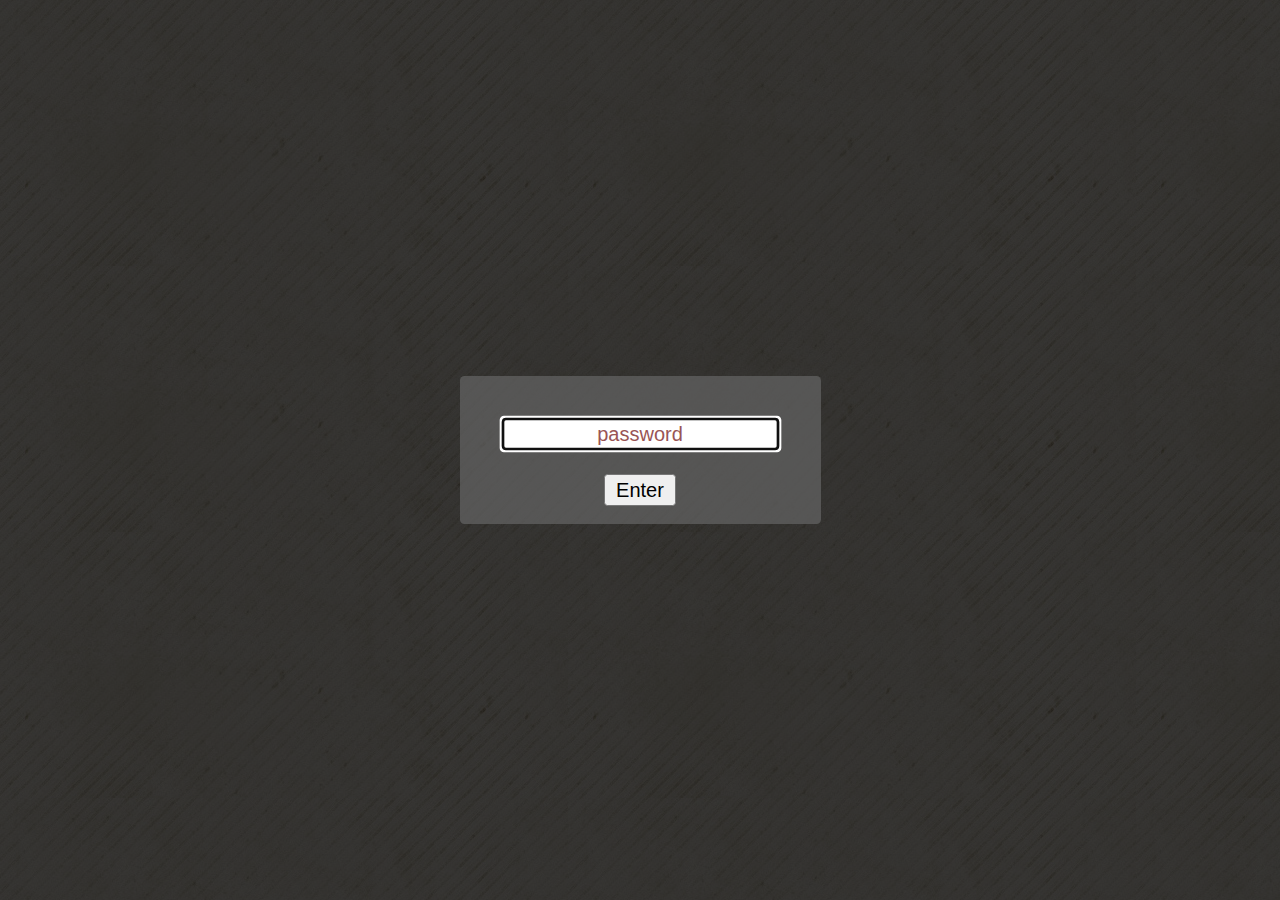
==== commit 5e047ed9: "Commit" ====
--- a/index.html
+++ b/index.html
@@ -1,1205 +1,134 @@
+
 <!DOCTYPE html>
-<!-- saved from url=(0086)https://electricliterature.com/8-musicals-that-you-might-not-know-were-based-on-books/ -->
-<html lang="en-US" class=""><head><meta http-equiv="Content-Type" content="text/html; charset=UTF-8">
-	
-	<meta name="viewport" content="width=device-width, initial-scale=1">
-	<link rel="profile" href="https://gmpg.org/xfn/11">
-	<link rel="stylesheet" href="./8 Musicals that You Might Not Know Were Based on Books - Electric Literature_files/gqq1qhm.css">
+<html xmlns="http://www.w3.org/1999/xhtml">
+<head>
+<title></title>
 
-	<title>The Light Beyond the Horizon - Electric Literature</title>
-<script type="text/javascript" async="" src="https://www.google-analytics.com/analytics.js"></script><script type="text/javascript" async="" id="gauges-tracker" data-site-id="5c422c7be278046cb12de45c" src="//secure.gaug.es/track.js"></script><script type="text/javascript" async="" id="gauges-tracker" data-site-id="5c422c7be278046cb12de45c" src="//secure.gaug.es/track.js"></script><script type="text/javascript" async="" src="https://www.google-analytics.com/analytics.js"></script><script type="text/javascript" async="" src="https://www.google-analytics.com/analytics.js"></script><script type="text/javascript" async="" id="gauges-tracker" data-site-id="5c422c7be278046cb12de45c" src="//secure.gaug.es/track.js"></script><script type="text/javascript" async="" id="gauges-tracker" data-site-id="5c422c7be278046cb12de45c" src="//secure.gaug.es/track.js"></script><script type="text/javascript" async="" src="https://www.google-analytics.com/analytics.js"></script><script type="text/javascript" async="" id="gauges-tracker" data-site-id="5c422c7be278046cb12de45c" src="./8 Musicals that You Might Not Know Were Based on Books - Electric Literature_files/track.js.download"></script><script type="text/javascript" async="" src="./8 Musicals that You Might Not Know Were Based on Books - Electric Literature_files/analytics.js.download"></script><script>window._wca = window._wca || [];</script>
+<meta name="viewport" content="width=device-width, initial-scale=1.0">
 
-<!-- This site is optimized with the Yoast SEO plugin v12.1 - https://yoast.com/wordpress/plugins/seo/ -->
-<meta name="description" content="">
-<link rel="canonical" href="https://electricliterature.com/8-musicals-that-you-might-not-know-were-based-on-books/">
-<meta property="og:locale" content="en_US">
-<meta property="og:type" content="article">
-<meta property="og:title" content="">
-<meta property="og:description" content="">
-<meta property="og:url" content="https://electricliterature.com/8-musicals-that-you-might-not-know-were-based-on-books/">
-<meta property="og:site_name" content="Electric Literature">
-<meta property="article:tag" content="music">
-<meta property="article:tag" content="theater">
-<meta property="article:section" content="Reading Lists">
-<meta property="article:published_time" content="2020-05-18T11:00:00-04:00">
-<meta property="article:modified_time" content="2020-05-18T17:53:12-04:00">
-<meta property="og:updated_time" content="2020-05-18T17:53:12-04:00">
-<meta property="og:image" content="https://149349728.v2.pressablecdn.com/wp-content/uploads/2020/04/peter-lewicki-Wfh650C1OHU-unsplash-scaled-e1587607714126.jpg">
-<meta property="og:image:secure_url" content="https://149349728.v2.pressablecdn.com/wp-content/uploads/2020/04/peter-lewicki-Wfh650C1OHU-unsplash-scaled-e1587607714126.jpg">
-<meta property="og:image:width" content="1500">
-<meta property="og:image:height" content="1000">
-<meta name="twitter:card" content="summary_large_image">
-<meta name="twitter:description" content="The secret literary roots of your favorite Broadway showtunes">
-<meta name="twitter:title" content="">
-<meta name="twitter:image" content="https://149349728.v2.pressablecdn.com/wp-content/uploads/2020/04/peter-lewicki-Wfh650C1OHU-unsplash-scaled-e1587607714126.jpg">
-<script type="application/ld+json" class="yoast-schema-graph yoast-schema-graph--main">{"@context":"https://schema.org","@graph":[{"@type":"WebSite","@id":"https://electricliterature.com/#website","url":"https://electricliterature.com/","name":"Electric Literature","potentialAction":{"@type":"SearchAction","target":"https://electricliterature.com/?s={search_term_string}","query-input":"required name=search_term_string"}},{"@type":"ImageObject","@id":"https://electricliterature.com/8-musicals-that-you-might-not-know-were-based-on-books/#primaryimage","url":"https://149349728.v2.pressablecdn.com/wp-content/uploads/2020/04/peter-lewicki-Wfh650C1OHU-unsplash-scaled-e1587607714126.jpg","width":1500,"height":1000},{"@type":"WebPage","@id":"https://electricliterature.com/8-musicals-that-you-might-not-know-were-based-on-books/#webpage","url":"https://electricliterature.com/8-musicals-that-you-might-not-know-were-based-on-books/","inLanguage":"en-US","name":"8 Musicals that You Might Not Know Were Based on Books - Electric Literature","isPartOf":{"@id":"https://electricliterature.com/#website"},"primaryImageOfPage":{"@id":"https://electricliterature.com/8-musicals-that-you-might-not-know-were-based-on-books/#primaryimage"},"datePublished":"2020-05-18T11:00:00-04:00","dateModified":"2020-05-18T17:53:12-04:00","author":{"@id":"https://electricliterature.com/#/schema/person/364474585183c8fc0d75adfd52c80486"},"description":"The secret literary roots of your favorite Broadway showtunes"},{"@type":["Person"],"@id":"https://electricliterature.com/#/schema/person/364474585183c8fc0d75adfd52c80486","name":"Jo Lou","image":{"@type":"ImageObject","@id":"https://electricliterature.com/#authorlogo","url":"https://secure.gravatar.com/avatar/92088957a4a938cdf86b08417f9899d1?s=96&d=mm&r=g","caption":"Jo Lou"},"sameAs":[]}]}</script>
-<!-- / Yoast SEO plugin. -->
+</head>
 
-<link rel="dns-prefetch" href="https://chimpstatic.com/">
-<link rel="dns-prefetch" href="https://stats.wp.com/">
-<link rel="dns-prefetch" href="https://cdn.jsdelivr.net/">
-<link rel="dns-prefetch" href="https://www.googletagservices.com/">
-<link rel="dns-prefetch" href="https://a.opmnstr.com/">
-<link rel="dns-prefetch" href="https://s.w.org/">
-<link rel="alternate" type="application/rss+xml" title="Electric Literature » Feed" href="https://electricliterature.com/feed/">
-<link rel="alternate" type="application/rss+xml" title="Electric Literature » Comments Feed" href="https://electricliterature.com/comments/feed/">
-<link rel="alternate" type="application/rss+xml" title="Electric Literature » 8 Musicals that You Might Not Know Were Based on Books Comments Feed" href="https://electricliterature.com/8-musicals-that-you-might-not-know-were-based-on-books/feed/">
-		<script type="text/javascript">
-			window._wpemojiSettings = {"baseUrl":"https:\/\/s.w.org\/images\/core\/emoji\/12.0.0-1\/72x72\/","ext":".png","svgUrl":"https:\/\/s.w.org\/images\/core\/emoji\/12.0.0-1\/svg\/","svgExt":".svg","source":{"concatemoji":"https:\/\/electricliterature.com\/wp-includes\/js\/wp-emoji-release.min.js?ver=5.4.1"}};
-			/*! This file is auto-generated */
-			!function(e,a,t){var r,n,o,i,p=a.createElement("canvas"),s=p.getContext&&p.getContext("2d");function c(e,t){var a=String.fromCharCode;s.clearRect(0,0,p.width,p.height),s.fillText(a.apply(this,e),0,0);var r=p.toDataURL();return s.clearRect(0,0,p.width,p.height),s.fillText(a.apply(this,t),0,0),r===p.toDataURL()}function l(e){if(!s||!s.fillText)return!1;switch(s.textBaseline="top",s.font="600 32px Arial",e){case"flag":return!c([127987,65039,8205,9895,65039],[127987,65039,8203,9895,65039])&&(!c([55356,56826,55356,56819],[55356,56826,8203,55356,56819])&&!c([55356,57332,56128,56423,56128,56418,56128,56421,56128,56430,56128,56423,56128,56447],[55356,57332,8203,56128,56423,8203,56128,56418,8203,56128,56421,8203,56128,56430,8203,56128,56423,8203,56128,56447]));case"emoji":return!c([55357,56424,55356,57342,8205,55358,56605,8205,55357,56424,55356,57340],[55357,56424,55356,57342,8203,55358,56605,8203,55357,56424,55356,57340])}return!1}function d(e){var t=a.createElement("script");t.src=e,t.defer=t.type="text/javascript",a.getElementsByTagName("head")[0].appendChild(t)}for(i=Array("flag","emoji"),t.supports={everything:!0,everythingExceptFlag:!0},o=0;o<i.length;o++)t.supports[i[o]]=l(i[o]),t.supports.everything=t.supports.everything&&t.supports[i[o]],"flag"!==i[o]&&(t.supports.everythingExceptFlag=t.supports.everythingExceptFlag&&t.supports[i[o]]);t.supports.everythingExceptFlag=t.supports.everythingExceptFlag&&!t.supports.flag,t.DOMReady=!1,t.readyCallback=function(){t.DOMReady=!0},t.supports.everything||(n=function(){t.readyCallback()},a.addEventListener?(a.addEventListener("DOMContentLoaded",n,!1),e.addEventListener("load",n,!1)):(e.attachEvent("onload",n),a.attachEvent("onreadystatechange",function(){"complete"===a.readyState&&t.readyCallback()})),(r=t.source||{}).concatemoji?d(r.concatemoji):r.wpemoji&&r.twemoji&&(d(r.twemoji),d(r.wpemoji)))}(window,document,window._wpemojiSettings);
-		</script><script src="https://electricliterature.com/wp-includes/js/wp-emoji-release.min.js?ver=5.4.1" type="text/javascript" defer=""></script><script src="https://electricliterature.com/wp-includes/js/wp-emoji-release.min.js?ver=5.4.1" type="text/javascript" defer=""></script><script src="https://electricliterature.com/wp-includes/js/wp-emoji-release.min.js?ver=5.4.1" type="text/javascript" defer=""></script><script src="https://electricliterature.com/wp-includes/js/wp-emoji-release.min.js?ver=5.4.1" type="text/javascript" defer=""></script><script src="./8 Musicals that You Might Not Know Were Based on Books - Electric Literature_files/wp-emoji-release.min.js.download" type="text/javascript" defer=""></script>
-		<style type="text/css">
-img.wp-smiley,
-img.emoji {
-	display: inline !important;
-	border: none !important;
-	box-shadow: none !important;
-	height: 1em !important;
-	width: 1em !important;
-	margin: 0 .07em !important;
-	vertical-align: -0.1em !important;
-	background: none !important;
-	padding: 0 !important;
+<style>
+
+body {
+
+	background-image: url('grunge_patterns.jpg');
+	background-attachment: fixed;
+	color: #333;
 }
+
+.box {
+	border-radius: 3px;
+	background: rgba(101, 101, 101, 0.7); margin: auto; padding: 12px;
+}
+
+.lightbox {
+	zoom: 1.5;
+	position: fixed;
+	top: 0;
+	left: 0;
+	width: 100%;
+	height: 100%;
+	background: rgba(10, 10, 10, 0.8);
+	text-align: center;
+	margin: auto;
+
+}
+
+div.horizontal {
+	display: flex;
+	justify-content: center;
+	height: 100%;
+}
+
+div.vertical {
+	display: flex;
+	flex-direction: column;
+	justify-content: center;
+	width: 100%;
+}
+
+::-webkit-input-placeholder {
+   color: #955;
+   text-align: center;
+}
+
+::-moz-placeholder {
+   color: #955;
+   text-align: center;
+}
+
+:-ms-input-placeholder {
+   color: #955;
+   text-align: center;
+}
+
 </style>
-	<link rel="stylesheet" id="wp-block-library-css" href="./8 Musicals that You Might Not Know Were Based on Books - Electric Literature_files/style.min.css" type="text/css" media="all">
-<style id="wp-block-library-inline-css" type="text/css">
-.has-text-align-justify{text-align:justify;}
-</style>
-<link rel="stylesheet" id="wc-block-style-css" href="./8 Musicals that You Might Not Know Were Based on Books - Electric Literature_files/style.css" type="text/css" media="all">
-<link rel="stylesheet" id="follow-up-emails-css" href="./8 Musicals that You Might Not Know Were Based on Books - Electric Literature_files/followups.css" type="text/css" media="all">
-<link rel="stylesheet" id="woocommerce-layout-css" href="./8 Musicals that You Might Not Know Were Based on Books - Electric Literature_files/woocommerce-layout.css" type="text/css" media="all">
-<style id="woocommerce-layout-inline-css" type="text/css">
 
-	.infinite-scroll .woocommerce-pagination {
-		display: none;
-	}
-</style>
-<link rel="stylesheet" id="woocommerce-smallscreen-css" href="./8 Musicals that You Might Not Know Were Based on Books - Electric Literature_files/woocommerce-smallscreen.css" type="text/css" media="only screen and (max-width: 768px)">
-<link rel="stylesheet" id="woocommerce-general-css" href="./8 Musicals that You Might Not Know Were Based on Books - Electric Literature_files/woocommerce.css" type="text/css" media="all">
-<style id="woocommerce-inline-inline-css" type="text/css">
-.woocommerce form .form-row .required { visibility: visible; }
-</style>
-<link rel="stylesheet" id="woocommerce-nyp-css" href="./8 Musicals that You Might Not Know Were Based on Books - Electric Literature_files/name-your-price.css" type="text/css" media="all">
-<link rel="stylesheet" id="wordpress-popular-posts-css-css" href="./8 Musicals that You Might Not Know Were Based on Books - Electric Literature_files/wpp.css" type="text/css" media="all">
-<link rel="stylesheet" id="theme-name-style-css" href="./8 Musicals that You Might Not Know Were Based on Books - Electric Literature_files/style(1).css" type="text/css" media="all">
-<link rel="stylesheet" id="slick-style-css" href="./8 Musicals that You Might Not Know Were Based on Books - Electric Literature_files/slick.css" type="text/css" media="all">
-<link rel="stylesheet" id="jetpack_css-css" href="./8 Musicals that You Might Not Know Were Based on Books - Electric Literature_files/jetpack.css" type="text/css" media="all">
-<script type="text/javascript" src="./8 Musicals that You Might Not Know Were Based on Books - Electric Literature_files/jquery.js.download"></script>
-<script type="text/javascript" src="./8 Musicals that You Might Not Know Were Based on Books - Electric Literature_files/jquery-migrate.min.js.download"></script>
-<script type="text/javascript">
-/* <![CDATA[ */
-var FUE = {"ajaxurl":"https:\/\/electricliterature.com\/wp-admin\/admin-ajax.php","ajax_loader":"https:\/\/electricliterature.com\/wp-content\/plugins\/woocommerce-follow-up-emails\/templates\/images\/ajax-loader.gif"};
-/* ]]> */
-</script>
-<script type="text/javascript" src="./8 Musicals that You Might Not Know Were Based on Books - Electric Literature_files/fue-account-subscriptions.js.download"></script>
-<script type="text/javascript">
-/* <![CDATA[ */
-var wpp_params = {"sampling_active":"1","sampling_rate":"100","ajax_url":"https:\/\/electricliterature.com\/wp-json\/wordpress-popular-posts\/v1\/popular-posts","ID":"127363","token":"dafe4c1215","debug":"1"};
-/* ]]> */
-</script>
-<script type="text/javascript" src="./8 Musicals that You Might Not Know Were Based on Books - Electric Literature_files/wpp-5.0.0.min.js.download"></script>
-<script async="" type="text/javascript" src="./8 Musicals that You Might Not Know Were Based on Books - Electric Literature_files/s-202021.js.download"></script>
-<script type="text/javascript" defer="defer" src="./8 Musicals that You Might Not Know Were Based on Books - Electric Literature_files/slick.min.js.download"></script>
-<script type="text/javascript" data-cfasync="false" id="omapi-script" async="async" src="./8 Musicals that You Might Not Know Were Based on Books - Electric Literature_files/api.min.js.download"></script>
-<link rel="https://api.w.org/" href="https://electricliterature.com/wp-json/">
-<link rel="EditURI" type="application/rsd+xml" title="RSD" href="https://electricliterature.com/xmlrpc.php?rsd">
-<link rel="wlwmanifest" type="application/wlwmanifest+xml" href="https://electricliterature.com/wp-includes/wlwmanifest.xml"> 
+<body>
 
-<link rel="shortlink" href="https://wp.me/p4FNqI-x8f">
-<link rel="alternate" type="application/json+oembed" href="https://electricliterature.com/wp-json/oembed/1.0/embed?url=https%3A%2F%2Felectricliterature.com%2F8-musicals-that-you-might-not-know-were-based-on-books%2F">
-<link rel="alternate" type="text/xml+oembed" href="https://electricliterature.com/wp-json/oembed/1.0/embed?url=https%3A%2F%2Felectricliterature.com%2F8-musicals-that-you-might-not-know-were-based-on-books%2F&amp;format=xml">
-
-		<script async="" src="./8 Musicals that You Might Not Know Were Based on Books - Electric Literature_files/js"></script>
-		<script>
-			window.dataLayer = window.dataLayer || [];
-			function gtag(){dataLayer.push(arguments);}
-			gtag('js', new Date());
-			gtag('config', 'UA-51237042-2');
-		</script>
-
-	<meta name="referrer" content="always">
-<link rel="dns-prefetch" href="https://v0.wordpress.com/">
-<style type="text/css">img#wpstats{display:none}</style><link rel="pingback" href="https://electricliterature.com/xmlrpc.php">	<script type="text/javascript">
-		var ajaxurl = 'https://electricliterature.com/wp-admin/admin-ajax.php';
-		var templateurl = 'https://electricliterature.com/wp-content/themes/electric-lit';
-		var homeurl = 'https://electricliterature.com';
-		var siteurl = 'https://electricliterature.com';
-		var googletag = googletag || {};
-		googletag.cmd = googletag.cmd || [];
-
-	</script>
-	<noscript><style>.woocommerce-product-gallery{ opacity: 1 !important; }</style></noscript>
-	<style type="text/css">.recentcomments a{display:inline !important;padding:0 !important;margin:0 !important;}</style><link rel="icon" href="https://149349728.v2.pressablecdn.com/wp-content/uploads/2019/02/favicon.jpeg" sizes="32x32">
-<link rel="icon" href="https://149349728.v2.pressablecdn.com/wp-content/uploads/2019/02/favicon.jpeg" sizes="192x192">
-<link rel="apple-touch-icon" href="https://149349728.v2.pressablecdn.com/wp-content/uploads/2019/02/favicon.jpeg">
-<meta name="msapplication-TileImage" content="https://149349728.v2.pressablecdn.com/wp-content/uploads/2019/02/favicon.jpeg">
-
-<style type="text/css">@-webkit-keyframes bounce{0%,20%,50%,80%,to{-webkit-transform:translateY(0);transform:translateY(0)}40%{-webkit-transform:translateY(-30px);transform:translateY(-30px)}60%{-webkit-transform:translateY(-15px);transform:translateY(-15px)}}@keyframes bounce{0%,20%,50%,80%,to{-webkit-transform:translateY(0);transform:translateY(0)}40%{-webkit-transform:translateY(-30px);transform:translateY(-30px)}60%{-webkit-transform:translateY(-15px);transform:translateY(-15px)}}.om-animation-bounce{-webkit-animation-duration:1s;animation-duration:1s;-webkit-animation-fill-mode:both;animation-fill-mode:both;-webkit-animation-name:bounce;animation-name:bounce}@-webkit-keyframes bounceIn{0%{opacity:0;-webkit-transform:scale(.3);transform:scale(.3)}50%{opacity:1;-webkit-transform:scale(1.05);transform:scale(1.05)}70%{-webkit-transform:scale(.9);transform:scale(.9)}to{opacity:1;-webkit-transform:scale(1);transform:scale(1)}}@keyframes bounceIn{0%{opacity:0;-webkit-transform:scale(.3);transform:scale(.3)}50%{opacity:1;-webkit-transform:scale(1.05);transform:scale(1.05)}70%{-webkit-transform:scale(.9);transform:scale(.9)}to{opacity:1;-webkit-transform:scale(1);transform:scale(1)}}.om-animation-bounce-in{-webkit-animation-duration:1s;animation-duration:1s;-webkit-animation-name:bounceIn;animation-name:bounceIn}@-webkit-keyframes bounceInDown{0%{opacity:0;-webkit-transform:translateY(-2000px);transform:translateY(-2000px)}60%{opacity:1;-webkit-transform:translateY(30px);transform:translateY(30px)}80%{-webkit-transform:translateY(-10px);transform:translateY(-10px)}to{-webkit-transform:translateY(0);transform:translateY(0)}}@keyframes bounceInDown{0%{opacity:0;-webkit-transform:translateY(-2000px);transform:translateY(-2000px)}60%{opacity:1;-webkit-transform:translateY(30px);transform:translateY(30px)}80%{-webkit-transform:translateY(-10px);transform:translateY(-10px)}to{-webkit-transform:translateY(0);transform:translateY(0)}}.om-animation-bounce-in-down{-webkit-animation-duration:1s;animation-duration:1s;-webkit-animation-name:bounceInDown;animation-name:bounceInDown}@-webkit-keyframes bounceInLeft{0%{opacity:0;-webkit-transform:translateX(-2000px);transform:translateX(-2000px)}60%{opacity:1;-webkit-transform:translateX(30px);transform:translateX(30px)}80%{-webkit-transform:translateX(-10px);transform:translateX(-10px)}to{-webkit-transform:translateX(0);transform:translateX(0)}}@keyframes bounceInLeft{0%{opacity:0;-webkit-transform:translateX(-2000px);transform:translateX(-2000px)}60%{opacity:1;-webkit-transform:translateX(30px);transform:translateX(30px)}80%{-webkit-transform:translateX(-10px);transform:translateX(-10px)}to{-webkit-transform:translateX(0);transform:translateX(0)}}.om-animation-bounce-in-left{-webkit-animation-duration:1s;animation-duration:1s;-webkit-animation-name:bounceInLeft;animation-name:bounceInLeft}@-webkit-keyframes bounceInRight{0%{opacity:0;-webkit-transform:translateX(2000px);transform:translateX(2000px)}60%{opacity:1;-webkit-transform:translateX(-30px);transform:translateX(-30px)}80%{-webkit-transform:translateX(10px);transform:translateX(10px)}to{-webkit-transform:translateX(0);transform:translateX(0)}}@keyframes bounceInRight{0%{opacity:0;-webkit-transform:translateX(2000px);transform:translateX(2000px)}60%{opacity:1;-webkit-transform:translateX(-30px);transform:translateX(-30px)}80%{-webkit-transform:translateX(10px);transform:translateX(10px)}to{-webkit-transform:translateX(0);transform:translateX(0)}}.om-animation-bounce-in-right{-webkit-animation-duration:1s;animation-duration:1s;-webkit-animation-name:bounceInRight;animation-name:bounceInRight}@-webkit-keyframes bounceInUp{0%{opacity:0;-webkit-transform:translateY(2000px);transform:translateY(2000px)}60%{opacity:1;-webkit-transform:translateY(-30px);transform:translateY(-30px)}80%{-webkit-transform:translateY(10px);transform:translateY(10px)}to{-webkit-transform:translateY(0);transform:translateY(0)}}@keyframes bounceInUp{0%{opacity:0;-webkit-transform:translateY(2000px);transform:translateY(2000px)}60%{opacity:1;-webkit-transform:translateY(-30px);transform:translateY(-30px)}80%{-webkit-transform:translateY(10px);transform:translateY(10px)}to{-webkit-transform:translateY(0);transform:translateY(0)}}.om-animation-bounce-in-up{-webkit-animation-duration:1s;animation-duration:1s;-webkit-animation-name:bounceInUp;animation-name:bounceInUp}@-webkit-keyframes flash{0%,50%,to{opacity:1}25%,75%{opacity:0}}@keyframes flash{0%,50%,to{opacity:1}25%,75%{opacity:0}}.om-animation-flash{-webkit-animation-duration:1s;animation-duration:1s;-webkit-animation-fill-mode:both;animation-fill-mode:both;-webkit-animation-name:flash;animation-name:flash}@-webkit-keyframes flip{0%{-webkit-transform:perspective(800px) translateZ(0) rotateY(0) scale(1);transform:perspective(800px) translateZ(0) rotateY(0) scale(1);-webkit-animation-timing-function:ease-out;animation-timing-function:ease-out}40%{-webkit-transform:perspective(800px) translateZ(150px) rotateY(170deg) scale(1);transform:perspective(800px) translateZ(150px) rotateY(170deg) scale(1);-webkit-animation-timing-function:ease-out;animation-timing-function:ease-out}50%{-webkit-transform:perspective(800px) translateZ(150px) rotateY(190deg) scale(1);transform:perspective(800px) translateZ(150px) rotateY(190deg) scale(1);-webkit-animation-timing-function:ease-in;animation-timing-function:ease-in}80%{-webkit-transform:perspective(800px) translateZ(0) rotateY(1turn) scale(.95);transform:perspective(800px) translateZ(0) rotateY(1turn) scale(.95);-webkit-animation-timing-function:ease-in;animation-timing-function:ease-in}to{-webkit-transform:perspective(800px) translateZ(0) rotateY(1turn) scale(1);transform:perspective(800px) translateZ(0) rotateY(1turn) scale(1);-webkit-animation-timing-function:ease-in;animation-timing-function:ease-in}}@keyframes flip{0%{-webkit-transform:perspective(800px) translateZ(0) rotateY(0) scale(1);transform:perspective(800px) translateZ(0) rotateY(0) scale(1);-webkit-animation-timing-function:ease-out;animation-timing-function:ease-out}40%{-webkit-transform:perspective(800px) translateZ(150px) rotateY(170deg) scale(1);transform:perspective(800px) translateZ(150px) rotateY(170deg) scale(1);-webkit-animation-timing-function:ease-out;animation-timing-function:ease-out}50%{-webkit-transform:perspective(800px) translateZ(150px) rotateY(190deg) scale(1);transform:perspective(800px) translateZ(150px) rotateY(190deg) scale(1);-webkit-animation-timing-function:ease-in;animation-timing-function:ease-in}80%{-webkit-transform:perspective(800px) translateZ(0) rotateY(1turn) scale(.95);transform:perspective(800px) translateZ(0) rotateY(1turn) scale(.95);-webkit-animation-timing-function:ease-in;animation-timing-function:ease-in}to{-webkit-transform:perspective(800px) translateZ(0) rotateY(1turn) scale(1);transform:perspective(800px) translateZ(0) rotateY(1turn) scale(1);-webkit-animation-timing-function:ease-in;animation-timing-function:ease-in}}.om-animation-flip{-webkit-animation-duration:1s;animation-duration:1s;-webkit-backface-visibility:visible;backface-visibility:visible;-webkit-animation-name:flip;animation-name:flip}@-webkit-keyframes flipInX{0%{-webkit-transform:perspective(800px) rotateX(90deg);transform:perspective(800px) rotateX(90deg);opacity:0}40%{-webkit-transform:perspective(800px) rotateX(-10deg);transform:perspective(800px) rotateX(-10deg)}70%{-webkit-transform:perspective(800px) rotateX(10deg);transform:perspective(800px) rotateX(10deg)}to{-webkit-transform:perspective(800px) rotateX(0deg);transform:perspective(800px) rotateX(0deg);opacity:1}}@keyframes flipInX{0%{-webkit-transform:perspective(800px) rotateX(90deg);transform:perspective(800px) rotateX(90deg);opacity:0}40%{-webkit-transform:perspective(800px) rotateX(-10deg);transform:perspective(800px) rotateX(-10deg)}70%{-webkit-transform:perspective(800px) rotateX(10deg);transform:perspective(800px) rotateX(10deg)}to{-webkit-transform:perspective(800px) rotateX(0deg);transform:perspective(800px) rotateX(0deg);opacity:1}}.om-animation-flip-down{-webkit-animation-duration:1s;animation-duration:1s;-webkit-backface-visibility:visible;backface-visibility:visible;-webkit-animation-name:flipInX;animation-name:flipInX}@-webkit-keyframes flipInY{0%{-webkit-transform:perspective(800px) rotateY(90deg);transform:perspective(800px) rotateY(90deg);opacity:0}40%{-webkit-transform:perspective(800px) rotateY(-10deg);transform:perspective(800px) rotateY(-10deg)}70%{-webkit-transform:perspective(800px) rotateY(10deg);transform:perspective(800px) rotateY(10deg)}to{-webkit-transform:perspective(800px) rotateY(0deg);transform:perspective(800px) rotateY(0deg);opacity:1}}@keyframes flipInY{0%{-webkit-transform:perspective(800px) rotateY(90deg);transform:perspective(800px) rotateY(90deg);opacity:0}40%{-webkit-transform:perspective(800px) rotateY(-10deg);transform:perspective(800px) rotateY(-10deg)}70%{-webkit-transform:perspective(800px) rotateY(10deg);transform:perspective(800px) rotateY(10deg)}to{-webkit-transform:perspective(800px) rotateY(0deg);transform:perspective(800px) rotateY(0deg);opacity:1}}.om-animation-flip-side{-webkit-animation-duration:1s;animation-duration:1s;-webkit-backface-visibility:visible;backface-visibility:visible;-webkit-animation-name:flipInY;animation-name:flipInY}@-webkit-keyframes lightSpeedIn{0%{-webkit-transform:translateX(100%) skewX(-30deg);transform:translateX(100%) skewX(-30deg);opacity:0}60%{-webkit-transform:translateX(-20%) skewX(30deg);transform:translateX(-20%) skewX(30deg);opacity:1}80%{-webkit-transform:translateX(0) skewX(-15deg);transform:translateX(0) skewX(-15deg);opacity:1}to{-webkit-transform:translateX(0) skewX(0deg);transform:translateX(0) skewX(0deg);opacity:1}}@keyframes lightSpeedIn{0%{-webkit-transform:translateX(100%) skewX(-30deg);transform:translateX(100%) skewX(-30deg);opacity:0}60%{-webkit-transform:translateX(-20%) skewX(30deg);transform:translateX(-20%) skewX(30deg);opacity:1}80%{-webkit-transform:translateX(0) skewX(-15deg);transform:translateX(0) skewX(-15deg);opacity:1}to{-webkit-transform:translateX(0) skewX(0deg);transform:translateX(0) skewX(0deg);opacity:1}}.om-animation-light-speed{-webkit-animation-duration:1s;animation-duration:1s;-webkit-animation-name:lightSpeedIn;animation-name:lightSpeedIn;-webkit-animation-timing-function:ease-out;animation-timing-function:ease-out}@-webkit-keyframes pulse{0%{-webkit-transform:scale(1);transform:scale(1)}50%{-webkit-transform:scale(1.1);transform:scale(1.1)}to{-webkit-transform:scale(1);transform:scale(1)}}@keyframes pulse{0%{-webkit-transform:scale(1);transform:scale(1)}50%{-webkit-transform:scale(1.1);transform:scale(1.1)}to{-webkit-transform:scale(1);transform:scale(1)}}.om-animation-pulse{-webkit-animation-duration:1s;animation-duration:1s;-webkit-animation-fill-mode:both;animation-fill-mode:both;-webkit-animation-name:pulse;animation-name:pulse}@-webkit-keyframes rollIn{0%{opacity:0;-webkit-transform:translateX(-100%) rotate(-120deg);transform:translateX(-100%) rotate(-120deg)}to{opacity:1;-webkit-transform:translateX(0) rotate(0deg);transform:translateX(0) rotate(0deg)}}@keyframes rollIn{0%{opacity:0;-webkit-transform:translateX(-100%) rotate(-120deg);transform:translateX(-100%) rotate(-120deg)}to{opacity:1;-webkit-transform:translateX(0) rotate(0deg);transform:translateX(0) rotate(0deg)}}.om-animation-roll-in{-webkit-animation-duration:1s;animation-duration:1s;-webkit-animation-name:rollIn;animation-name:rollIn}@-webkit-keyframes rotateIn{0%{-webkit-transform-origin:center center;transform-origin:center center;-webkit-transform:rotate(-200deg);transform:rotate(-200deg);opacity:0}to{-webkit-transform-origin:center center;transform-origin:center center;-webkit-transform:rotate(0);transform:rotate(0);opacity:1}}@keyframes rotateIn{0%{-webkit-transform-origin:center center;transform-origin:center center;-webkit-transform:rotate(-200deg);transform:rotate(-200deg);opacity:0}to{-webkit-transform-origin:center center;transform-origin:center center;-webkit-transform:rotate(0);transform:rotate(0);opacity:1}}.om-animation-rotate{-webkit-animation-duration:1s;animation-duration:1s;-webkit-animation-name:rotateIn;animation-name:rotateIn}@-webkit-keyframes rotateInDownLeft{0%{-webkit-transform-origin:left bottom;transform-origin:left bottom;-webkit-transform:rotate(-90deg);transform:rotate(-90deg);opacity:0}to{-webkit-transform-origin:left bottom;transform-origin:left bottom;-webkit-transform:rotate(0);transform:rotate(0);opacity:1}}@keyframes rotateInDownLeft{0%{-webkit-transform-origin:left bottom;transform-origin:left bottom;-webkit-transform:rotate(-90deg);transform:rotate(-90deg);opacity:0}to{-webkit-transform-origin:left bottom;transform-origin:left bottom;-webkit-transform:rotate(0);transform:rotate(0);opacity:1}}.om-animation-rotate-down-left{-webkit-animation-duration:1s;animation-duration:1s;-webkit-animation-name:rotateInDownLeft;animation-name:rotateInDownLeft}@-webkit-keyframes rotateInDownRight{0%{-webkit-transform-origin:right bottom;transform-origin:right bottom;-webkit-transform:rotate(90deg);transform:rotate(90deg);opacity:0}to{-webkit-transform-origin:right bottom;transform-origin:right bottom;-webkit-transform:rotate(0);transform:rotate(0);opacity:1}}@keyframes rotateInDownRight{0%{-webkit-transform-origin:right bottom;transform-origin:right bottom;-webkit-transform:rotate(90deg);transform:rotate(90deg);opacity:0}to{-webkit-transform-origin:right bottom;transform-origin:right bottom;-webkit-transform:rotate(0);transform:rotate(0);opacity:1}}.om-animation-rotate-down-right{-webkit-animation-duration:1s;animation-duration:1s;-webkit-animation-name:rotateInDownRight;animation-name:rotateInDownRight}@-webkit-keyframes rotateInUpLeft{0%{-webkit-transform-origin:left bottom;transform-origin:left bottom;-webkit-transform:rotate(90deg);transform:rotate(90deg);opacity:0}to{-webkit-transform-origin:left bottom;transform-origin:left bottom;-webkit-transform:rotate(0);transform:rotate(0);opacity:1}}@keyframes rotateInUpLeft{0%{-webkit-transform-origin:left bottom;transform-origin:left bottom;-webkit-transform:rotate(90deg);transform:rotate(90deg);opacity:0}to{-webkit-transform-origin:left bottom;transform-origin:left bottom;-webkit-transform:rotate(0);transform:rotate(0);opacity:1}}.om-animation-rotate-up-left{-webkit-animation-duration:1s;animation-duration:1s;-webkit-animation-name:rotateInUpLeft;animation-name:rotateInUpLeft}@-webkit-keyframes rotateInUpRight{0%{-webkit-transform-origin:right bottom;transform-origin:right bottom;-webkit-transform:rotate(-90deg);transform:rotate(-90deg);opacity:0}to{-webkit-transform-origin:right bottom;transform-origin:right bottom;-webkit-transform:rotate(0);transform:rotate(0);opacity:1}}@keyframes rotateInUpRight{0%{-webkit-transform-origin:right bottom;transform-origin:right bottom;-webkit-transform:rotate(-90deg);transform:rotate(-90deg);opacity:0}to{-webkit-transform-origin:right bottom;transform-origin:right bottom;-webkit-transform:rotate(0);transform:rotate(0);opacity:1}}.om-animation-rotate-up-right{-webkit-animation-duration:1s;animation-duration:1s;-webkit-animation-name:rotateInUpRight;animation-name:rotateInUpRight}@-webkit-keyframes rubberBand{0%{-webkit-transform:scale(1);transform:scale(1)}30%{-webkit-transform:scaleX(1.25) scaleY(.75);transform:scaleX(1.25) scaleY(.75)}40%{-webkit-transform:scaleX(.75) scaleY(1.25);transform:scaleX(.75) scaleY(1.25)}60%{-webkit-transform:scaleX(1.15) scaleY(.85);transform:scaleX(1.15) scaleY(.85)}to{-webkit-transform:scale(1);transform:scale(1)}}@keyframes rubberBand{0%{-webkit-transform:scale(1);transform:scale(1)}30%{-webkit-transform:scaleX(1.25) scaleY(.75);transform:scaleX(1.25) scaleY(.75)}40%{-webkit-transform:scaleX(.75) scaleY(1.25);transform:scaleX(.75) scaleY(1.25)}60%{-webkit-transform:scaleX(1.15) scaleY(.85);transform:scaleX(1.15) scaleY(.85)}to{-webkit-transform:scale(1);transform:scale(1)}}.om-animation-rubber-band{-webkit-animation-duration:1s;animation-duration:1s;-webkit-animation-fill-mode:both;animation-fill-mode:both;-webkit-animation-name:rubberBand;animation-name:rubberBand}@-webkit-keyframes shake{0%,to{-webkit-transform:translateX(0);transform:translateX(0)}10%,30%,50%,70%,90%{-webkit-transform:translateX(-10px);transform:translateX(-10px)}20%,40%,60%,80%{-webkit-transform:translateX(10px);transform:translateX(10px)}}@keyframes shake{0%,to{-webkit-transform:translateX(0);transform:translateX(0)}10%,30%,50%,70%,90%{-webkit-transform:translateX(-10px);transform:translateX(-10px)}20%,40%,60%,80%{-webkit-transform:translateX(10px);transform:translateX(10px)}}.om-animation-shake{-webkit-animation-duration:1s;animation-duration:1s;-webkit-animation-fill-mode:both;animation-fill-mode:both;-webkit-animation-name:shake;animation-name:shake}@-webkit-keyframes slideInDown{0%{opacity:0;-webkit-transform:translateY(-2000px);transform:translateY(-2000px)}to{-webkit-transform:translateY(0);transform:translateY(0)}}@keyframes slideInDown{0%{opacity:0;-webkit-transform:translateY(-2000px);transform:translateY(-2000px)}to{-webkit-transform:translateY(0);transform:translateY(0)}}.om-animation-slide-in-down{-webkit-animation-duration:1s;animation-duration:1s;-webkit-animation-name:slideInDown;animation-name:slideInDown}@-webkit-keyframes slideInLeft{0%{opacity:0;-webkit-transform:translateX(-2000px);transform:translateX(-2000px)}to{-webkit-transform:translateX(0);transform:translateX(0)}}@keyframes slideInLeft{0%{opacity:0;-webkit-transform:translateX(-2000px);transform:translateX(-2000px)}to{-webkit-transform:translateX(0);transform:translateX(0)}}.om-animation-slide-in-left{-webkit-animation-duration:1s;animation-duration:1s;-webkit-animation-name:slideInLeft;animation-name:slideInLeft}@-webkit-keyframes slideInRight{0%{opacity:0;-webkit-transform:translateX(2000px);transform:translateX(2000px)}to{-webkit-transform:translateX(0);transform:translateX(0)}}@keyframes slideInRight{0%{opacity:0;-webkit-transform:translateX(2000px);transform:translateX(2000px)}to{-webkit-transform:translateX(0);transform:translateX(0)}}.om-animation-slide-in-right{-webkit-animation-duration:1s;animation-duration:1s;-webkit-animation-name:slideInRight;animation-name:slideInRight}@-webkit-keyframes swing{20%{-webkit-transform:rotate(15deg);transform:rotate(15deg)}40%{-webkit-transform:rotate(-10deg);transform:rotate(-10deg)}60%{-webkit-transform:rotate(5deg);transform:rotate(5deg)}80%{-webkit-transform:rotate(-5deg);transform:rotate(-5deg)}to{-webkit-transform:rotate(0deg);transform:rotate(0deg)}}@keyframes swing{20%{-webkit-transform:rotate(15deg);transform:rotate(15deg)}40%{-webkit-transform:rotate(-10deg);transform:rotate(-10deg)}60%{-webkit-transform:rotate(5deg);transform:rotate(5deg)}80%{-webkit-transform:rotate(-5deg);transform:rotate(-5deg)}to{-webkit-transform:rotate(0deg);transform:rotate(0deg)}}.om-animation-swing{-webkit-animation-duration:1s;animation-duration:1s;-webkit-transform-origin:top center;transform-origin:top center;-webkit-animation-name:swing;animation-name:swing}@-webkit-keyframes tada{0%{-webkit-transform:scale(1);transform:scale(1)}10%,20%{-webkit-transform:scale(.9) rotate(-3deg);transform:scale(.9) rotate(-3deg)}30%,50%,70%,90%{-webkit-transform:scale(1.1) rotate(3deg);transform:scale(1.1) rotate(3deg)}40%,60%,80%{-webkit-transform:scale(1.1) rotate(-3deg);transform:scale(1.1) rotate(-3deg)}to{-webkit-transform:scale(1) rotate(0);transform:scale(1) rotate(0)}}@keyframes tada{0%{-webkit-transform:scale(1);transform:scale(1)}10%,20%{-webkit-transform:scale(.9) rotate(-3deg);transform:scale(.9) rotate(-3deg)}30%,50%,70%,90%{-webkit-transform:scale(1.1) rotate(3deg);transform:scale(1.1) rotate(3deg)}40%,60%,80%{-webkit-transform:scale(1.1) rotate(-3deg);transform:scale(1.1) rotate(-3deg)}to{-webkit-transform:scale(1) rotate(0);transform:scale(1) rotate(0)}}.om-animation-tada{-webkit-animation-duration:1s;animation-duration:1s;-webkit-animation-name:tada;animation-name:tada}@-webkit-keyframes wobble{0%{-webkit-transform:translateX(0);transform:translateX(0)}15%{-webkit-transform:translateX(-25%) rotate(-5deg);transform:translateX(-25%) rotate(-5deg)}30%{-webkit-transform:translateX(20%) rotate(3deg);transform:translateX(20%) rotate(3deg)}45%{-webkit-transform:translateX(-15%) rotate(-3deg);transform:translateX(-15%) rotate(-3deg)}60%{-webkit-transform:translateX(10%) rotate(2deg);transform:translateX(10%) rotate(2deg)}75%{-webkit-transform:translateX(-5%) rotate(-1deg);transform:translateX(-5%) rotate(-1deg)}to{-webkit-transform:translateX(0);transform:translateX(0)}}@keyframes wobble{0%{-webkit-transform:translateX(0);transform:translateX(0)}15%{-webkit-transform:translateX(-25%) rotate(-5deg);transform:translateX(-25%) rotate(-5deg)}30%{-webkit-transform:translateX(20%) rotate(3deg);transform:translateX(20%) rotate(3deg)}45%{-webkit-transform:translateX(-15%) rotate(-3deg);transform:translateX(-15%) rotate(-3deg)}60%{-webkit-transform:translateX(10%) rotate(2deg);transform:translateX(10%) rotate(2deg)}75%{-webkit-transform:translateX(-5%) rotate(-1deg);transform:translateX(-5%) rotate(-1deg)}to{-webkit-transform:translateX(0);transform:translateX(0)}}.om-animation-wobble{-webkit-animation-duration:1s;animation-duration:1s;-webkit-animation-name:wobble;animation-name:wobble}.om-content-lock{color:transparent!important;text-shadow:rgba(0,0,0,.5) 0 0 10px;-webkit-user-select:none;-moz-user-select:none;-ms-user-select:none;user-select:none;pointer-events:none;filter:url("data:image/svg+xml;utf9,<svg%20version='1.1'%20xmlns='http://www.w3.org/2000/svg'><filter%20id='blur'><feGaussianBlur%20stdDeviation='10'%20/></filter></svg>#blur");-webkit-filter:blur(10px);-ms-filter:blur(10px);-o-filter:blur(10px);filter:blur(10px)}html.om-mobile-position,html.om-mobile-position body{position:fixed!important}html.om-ios-form,html.om-ios-form body{-webkit-transform:translateZ(0)!important;transform:translateZ(0)!important;-webkit-overflow-scrolling:touch!important;height:100%!important;overflow:auto!important}html.om-position-popup body{overflow:hidden!important}html.om-position-floating-top{transition:padding-top .5s ease!important}html.om-position-floating-bottom{transition:padding-bottom .5s ease!important}html.om-reset-dimensions{height:100%!important;width:100%!important}.om-verification-confirmation{font-family:Lato,Arial,Helvetica,sans-serif;position:fixed;border-radius:10px;bottom:20px;left:20px;padding:10px 20px;opacity:0;transition:opacity .3s ease-in;background:#85bf31;color:#fff;font-size:18px;font-weight:700;z-index:9999}</style><style type="text/css">@-webkit-keyframes bounce{0%,20%,50%,80%,to{-webkit-transform:translateY(0);transform:translateY(0)}40%{-webkit-transform:translateY(-30px);transform:translateY(-30px)}60%{-webkit-transform:translateY(-15px);transform:translateY(-15px)}}@keyframes bounce{0%,20%,50%,80%,to{-webkit-transform:translateY(0);transform:translateY(0)}40%{-webkit-transform:translateY(-30px);transform:translateY(-30px)}60%{-webkit-transform:translateY(-15px);transform:translateY(-15px)}}.om-animation-bounce{-webkit-animation-duration:1s;animation-duration:1s;-webkit-animation-fill-mode:both;animation-fill-mode:both;-webkit-animation-name:bounce;animation-name:bounce}@-webkit-keyframes bounceIn{0%{opacity:0;-webkit-transform:scale(.3);transform:scale(.3)}50%{opacity:1;-webkit-transform:scale(1.05);transform:scale(1.05)}70%{-webkit-transform:scale(.9);transform:scale(.9)}to{opacity:1;-webkit-transform:scale(1);transform:scale(1)}}@keyframes bounceIn{0%{opacity:0;-webkit-transform:scale(.3);transform:scale(.3)}50%{opacity:1;-webkit-transform:scale(1.05);transform:scale(1.05)}70%{-webkit-transform:scale(.9);transform:scale(.9)}to{opacity:1;-webkit-transform:scale(1);transform:scale(1)}}.om-animation-bounce-in{-webkit-animation-duration:1s;animation-duration:1s;-webkit-animation-name:bounceIn;animation-name:bounceIn}@-webkit-keyframes bounceInDown{0%{opacity:0;-webkit-transform:translateY(-2000px);transform:translateY(-2000px)}60%{opacity:1;-webkit-transform:translateY(30px);transform:translateY(30px)}80%{-webkit-transform:translateY(-10px);transform:translateY(-10px)}to{-webkit-transform:translateY(0);transform:translateY(0)}}@keyframes bounceInDown{0%{opacity:0;-webkit-transform:translateY(-2000px);transform:translateY(-2000px)}60%{opacity:1;-webkit-transform:translateY(30px);transform:translateY(30px)}80%{-webkit-transform:translateY(-10px);transform:translateY(-10px)}to{-webkit-transform:translateY(0);transform:translateY(0)}}.om-animation-bounce-in-down{-webkit-animation-duration:1s;animation-duration:1s;-webkit-animation-name:bounceInDown;animation-name:bounceInDown}@-webkit-keyframes bounceInLeft{0%{opacity:0;-webkit-transform:translateX(-2000px);transform:translateX(-2000px)}60%{opacity:1;-webkit-transform:translateX(30px);transform:translateX(30px)}80%{-webkit-transform:translateX(-10px);transform:translateX(-10px)}to{-webkit-transform:translateX(0);transform:translateX(0)}}@keyframes bounceInLeft{0%{opacity:0;-webkit-transform:translateX(-2000px);transform:translateX(-2000px)}60%{opacity:1;-webkit-transform:translateX(30px);transform:translateX(30px)}80%{-webkit-transform:translateX(-10px);transform:translateX(-10px)}to{-webkit-transform:translateX(0);transform:translateX(0)}}.om-animation-bounce-in-left{-webkit-animation-duration:1s;animation-duration:1s;-webkit-animation-name:bounceInLeft;animation-name:bounceInLeft}@-webkit-keyframes bounceInRight{0%{opacity:0;-webkit-transform:translateX(2000px);transform:translateX(2000px)}60%{opacity:1;-webkit-transform:translateX(-30px);transform:translateX(-30px)}80%{-webkit-transform:translateX(10px);transform:translateX(10px)}to{-webkit-transform:translateX(0);transform:translateX(0)}}@keyframes bounceInRight{0%{opacity:0;-webkit-transform:translateX(2000px);transform:translateX(2000px)}60%{opacity:1;-webkit-transform:translateX(-30px);transform:translateX(-30px)}80%{-webkit-transform:translateX(10px);transform:translateX(10px)}to{-webkit-transform:translateX(0);transform:translateX(0)}}.om-animation-bounce-in-right{-webkit-animation-duration:1s;animation-duration:1s;-webkit-animation-name:bounceInRight;animation-name:bounceInRight}@-webkit-keyframes bounceInUp{0%{opacity:0;-webkit-transform:translateY(2000px);transform:translateY(2000px)}60%{opacity:1;-webkit-transform:translateY(-30px);transform:translateY(-30px)}80%{-webkit-transform:translateY(10px);transform:translateY(10px)}to{-webkit-transform:translateY(0);transform:translateY(0)}}@keyframes bounceInUp{0%{opacity:0;-webkit-transform:translateY(2000px);transform:translateY(2000px)}60%{opacity:1;-webkit-transform:translateY(-30px);transform:translateY(-30px)}80%{-webkit-transform:translateY(10px);transform:translateY(10px)}to{-webkit-transform:translateY(0);transform:translateY(0)}}.om-animation-bounce-in-up{-webkit-animation-duration:1s;animation-duration:1s;-webkit-animation-name:bounceInUp;animation-name:bounceInUp}@-webkit-keyframes flash{0%,50%,to{opacity:1}25%,75%{opacity:0}}@keyframes flash{0%,50%,to{opacity:1}25%,75%{opacity:0}}.om-animation-flash{-webkit-animation-duration:1s;animation-duration:1s;-webkit-animation-fill-mode:both;animation-fill-mode:both;-webkit-animation-name:flash;animation-name:flash}@-webkit-keyframes flip{0%{-webkit-transform:perspective(800px) translateZ(0) rotateY(0) scale(1);transform:perspective(800px) translateZ(0) rotateY(0) scale(1);-webkit-animation-timing-function:ease-out;animation-timing-function:ease-out}40%{-webkit-transform:perspective(800px) translateZ(150px) rotateY(170deg) scale(1);transform:perspective(800px) translateZ(150px) rotateY(170deg) scale(1);-webkit-animation-timing-function:ease-out;animation-timing-function:ease-out}50%{-webkit-transform:perspective(800px) translateZ(150px) rotateY(190deg) scale(1);transform:perspective(800px) translateZ(150px) rotateY(190deg) scale(1);-webkit-animation-timing-function:ease-in;animation-timing-function:ease-in}80%{-webkit-transform:perspective(800px) translateZ(0) rotateY(1turn) scale(.95);transform:perspective(800px) translateZ(0) rotateY(1turn) scale(.95);-webkit-animation-timing-function:ease-in;animation-timing-function:ease-in}to{-webkit-transform:perspective(800px) translateZ(0) rotateY(1turn) scale(1);transform:perspective(800px) translateZ(0) rotateY(1turn) scale(1);-webkit-animation-timing-function:ease-in;animation-timing-function:ease-in}}@keyframes flip{0%{-webkit-transform:perspective(800px) translateZ(0) rotateY(0) scale(1);transform:perspective(800px) translateZ(0) rotateY(0) scale(1);-webkit-animation-timing-function:ease-out;animation-timing-function:ease-out}40%{-webkit-transform:perspective(800px) translateZ(150px) rotateY(170deg) scale(1);transform:perspective(800px) translateZ(150px) rotateY(170deg) scale(1);-webkit-animation-timing-function:ease-out;animation-timing-function:ease-out}50%{-webkit-transform:perspective(800px) translateZ(150px) rotateY(190deg) scale(1);transform:perspective(800px) translateZ(150px) rotateY(190deg) scale(1);-webkit-animation-timing-function:ease-in;animation-timing-function:ease-in}80%{-webkit-transform:perspective(800px) translateZ(0) rotateY(1turn) scale(.95);transform:perspective(800px) translateZ(0) rotateY(1turn) scale(.95);-webkit-animation-timing-function:ease-in;animation-timing-function:ease-in}to{-webkit-transform:perspective(800px) translateZ(0) rotateY(1turn) scale(1);transform:perspective(800px) translateZ(0) rotateY(1turn) scale(1);-webkit-animation-timing-function:ease-in;animation-timing-function:ease-in}}.om-animation-flip{-webkit-animation-duration:1s;animation-duration:1s;-webkit-backface-visibility:visible;backface-visibility:visible;-webkit-animation-name:flip;animation-name:flip}@-webkit-keyframes flipInX{0%{-webkit-transform:perspective(800px) rotateX(90deg);transform:perspective(800px) rotateX(90deg);opacity:0}40%{-webkit-transform:perspective(800px) rotateX(-10deg);transform:perspective(800px) rotateX(-10deg)}70%{-webkit-transform:perspective(800px) rotateX(10deg);transform:perspective(800px) rotateX(10deg)}to{-webkit-transform:perspective(800px) rotateX(0deg);transform:perspective(800px) rotateX(0deg);opacity:1}}@keyframes flipInX{0%{-webkit-transform:perspective(800px) rotateX(90deg);transform:perspective(800px) rotateX(90deg);opacity:0}40%{-webkit-transform:perspective(800px) rotateX(-10deg);transform:perspective(800px) rotateX(-10deg)}70%{-webkit-transform:perspective(800px) rotateX(10deg);transform:perspective(800px) rotateX(10deg)}to{-webkit-transform:perspective(800px) rotateX(0deg);transform:perspective(800px) rotateX(0deg);opacity:1}}.om-animation-flip-down{-webkit-animation-duration:1s;animation-duration:1s;-webkit-backface-visibility:visible;backface-visibility:visible;-webkit-animation-name:flipInX;animation-name:flipInX}@-webkit-keyframes flipInY{0%{-webkit-transform:perspective(800px) rotateY(90deg);transform:perspective(800px) rotateY(90deg);opacity:0}40%{-webkit-transform:perspective(800px) rotateY(-10deg);transform:perspective(800px) rotateY(-10deg)}70%{-webkit-transform:perspective(800px) rotateY(10deg);transform:perspective(800px) rotateY(10deg)}to{-webkit-transform:perspective(800px) rotateY(0deg);transform:perspective(800px) rotateY(0deg);opacity:1}}@keyframes flipInY{0%{-webkit-transform:perspective(800px) rotateY(90deg);transform:perspective(800px) rotateY(90deg);opacity:0}40%{-webkit-transform:perspective(800px) rotateY(-10deg);transform:perspective(800px) rotateY(-10deg)}70%{-webkit-transform:perspective(800px) rotateY(10deg);transform:perspective(800px) rotateY(10deg)}to{-webkit-transform:perspective(800px) rotateY(0deg);transform:perspective(800px) rotateY(0deg);opacity:1}}.om-animation-flip-side{-webkit-animation-duration:1s;animation-duration:1s;-webkit-backface-visibility:visible;backface-visibility:visible;-webkit-animation-name:flipInY;animation-name:flipInY}@-webkit-keyframes lightSpeedIn{0%{-webkit-transform:translateX(100%) skewX(-30deg);transform:translateX(100%) skewX(-30deg);opacity:0}60%{-webkit-transform:translateX(-20%) skewX(30deg);transform:translateX(-20%) skewX(30deg);opacity:1}80%{-webkit-transform:translateX(0) skewX(-15deg);transform:translateX(0) skewX(-15deg);opacity:1}to{-webkit-transform:translateX(0) skewX(0deg);transform:translateX(0) skewX(0deg);opacity:1}}@keyframes lightSpeedIn{0%{-webkit-transform:translateX(100%) skewX(-30deg);transform:translateX(100%) skewX(-30deg);opacity:0}60%{-webkit-transform:translateX(-20%) skewX(30deg);transform:translateX(-20%) skewX(30deg);opacity:1}80%{-webkit-transform:translateX(0) skewX(-15deg);transform:translateX(0) skewX(-15deg);opacity:1}to{-webkit-transform:translateX(0) skewX(0deg);transform:translateX(0) skewX(0deg);opacity:1}}.om-animation-light-speed{-webkit-animation-duration:1s;animation-duration:1s;-webkit-animation-name:lightSpeedIn;animation-name:lightSpeedIn;-webkit-animation-timing-function:ease-out;animation-timing-function:ease-out}@-webkit-keyframes pulse{0%{-webkit-transform:scale(1);transform:scale(1)}50%{-webkit-transform:scale(1.1);transform:scale(1.1)}to{-webkit-transform:scale(1);transform:scale(1)}}@keyframes pulse{0%{-webkit-transform:scale(1);transform:scale(1)}50%{-webkit-transform:scale(1.1);transform:scale(1.1)}to{-webkit-transform:scale(1);transform:scale(1)}}.om-animation-pulse{-webkit-animation-duration:1s;animation-duration:1s;-webkit-animation-fill-mode:both;animation-fill-mode:both;-webkit-animation-name:pulse;animation-name:pulse}@-webkit-keyframes rollIn{0%{opacity:0;-webkit-transform:translateX(-100%) rotate(-120deg);transform:translateX(-100%) rotate(-120deg)}to{opacity:1;-webkit-transform:translateX(0) rotate(0deg);transform:translateX(0) rotate(0deg)}}@keyframes rollIn{0%{opacity:0;-webkit-transform:translateX(-100%) rotate(-120deg);transform:translateX(-100%) rotate(-120deg)}to{opacity:1;-webkit-transform:translateX(0) rotate(0deg);transform:translateX(0) rotate(0deg)}}.om-animation-roll-in{-webkit-animation-duration:1s;animation-duration:1s;-webkit-animation-name:rollIn;animation-name:rollIn}@-webkit-keyframes rotateIn{0%{-webkit-transform-origin:center center;transform-origin:center center;-webkit-transform:rotate(-200deg);transform:rotate(-200deg);opacity:0}to{-webkit-transform-origin:center center;transform-origin:center center;-webkit-transform:rotate(0);transform:rotate(0);opacity:1}}@keyframes rotateIn{0%{-webkit-transform-origin:center center;transform-origin:center center;-webkit-transform:rotate(-200deg);transform:rotate(-200deg);opacity:0}to{-webkit-transform-origin:center center;transform-origin:center center;-webkit-transform:rotate(0);transform:rotate(0);opacity:1}}.om-animation-rotate{-webkit-animation-duration:1s;animation-duration:1s;-webkit-animation-name:rotateIn;animation-name:rotateIn}@-webkit-keyframes rotateInDownLeft{0%{-webkit-transform-origin:left bottom;transform-origin:left bottom;-webkit-transform:rotate(-90deg);transform:rotate(-90deg);opacity:0}to{-webkit-transform-origin:left bottom;transform-origin:left bottom;-webkit-transform:rotate(0);transform:rotate(0);opacity:1}}@keyframes rotateInDownLeft{0%{-webkit-transform-origin:left bottom;transform-origin:left bottom;-webkit-transform:rotate(-90deg);transform:rotate(-90deg);opacity:0}to{-webkit-transform-origin:left bottom;transform-origin:left bottom;-webkit-transform:rotate(0);transform:rotate(0);opacity:1}}.om-animation-rotate-down-left{-webkit-animation-duration:1s;animation-duration:1s;-webkit-animation-name:rotateInDownLeft;animation-name:rotateInDownLeft}@-webkit-keyframes rotateInDownRight{0%{-webkit-transform-origin:right bottom;transform-origin:right bottom;-webkit-transform:rotate(90deg);transform:rotate(90deg);opacity:0}to{-webkit-transform-origin:right bottom;transform-origin:right bottom;-webkit-transform:rotate(0);transform:rotate(0);opacity:1}}@keyframes rotateInDownRight{0%{-webkit-transform-origin:right bottom;transform-origin:right bottom;-webkit-transform:rotate(90deg);transform:rotate(90deg);opacity:0}to{-webkit-transform-origin:right bottom;transform-origin:right bottom;-webkit-transform:rotate(0);transform:rotate(0);opacity:1}}.om-animation-rotate-down-right{-webkit-animation-duration:1s;animation-duration:1s;-webkit-animation-name:rotateInDownRight;animation-name:rotateInDownRight}@-webkit-keyframes rotateInUpLeft{0%{-webkit-transform-origin:left bottom;transform-origin:left bottom;-webkit-transform:rotate(90deg);transform:rotate(90deg);opacity:0}to{-webkit-transform-origin:left bottom;transform-origin:left bottom;-webkit-transform:rotate(0);transform:rotate(0);opacity:1}}@keyframes rotateInUpLeft{0%{-webkit-transform-origin:left bottom;transform-origin:left bottom;-webkit-transform:rotate(90deg);transform:rotate(90deg);opacity:0}to{-webkit-transform-origin:left bottom;transform-origin:left bottom;-webkit-transform:rotate(0);transform:rotate(0);opacity:1}}.om-animation-rotate-up-left{-webkit-animation-duration:1s;animation-duration:1s;-webkit-animation-name:rotateInUpLeft;animation-name:rotateInUpLeft}@-webkit-keyframes rotateInUpRight{0%{-webkit-transform-origin:right bottom;transform-origin:right bottom;-webkit-transform:rotate(-90deg);transform:rotate(-90deg);opacity:0}to{-webkit-transform-origin:right bottom;transform-origin:right bottom;-webkit-transform:rotate(0);transform:rotate(0);opacity:1}}@keyframes rotateInUpRight{0%{-webkit-transform-origin:right bottom;transform-origin:right bottom;-webkit-transform:rotate(-90deg);transform:rotate(-90deg);opacity:0}to{-webkit-transform-origin:right bottom;transform-origin:right bottom;-webkit-transform:rotate(0);transform:rotate(0);opacity:1}}.om-animation-rotate-up-right{-webkit-animation-duration:1s;animation-duration:1s;-webkit-animation-name:rotateInUpRight;animation-name:rotateInUpRight}@-webkit-keyframes rubberBand{0%{-webkit-transform:scale(1);transform:scale(1)}30%{-webkit-transform:scaleX(1.25) scaleY(.75);transform:scaleX(1.25) scaleY(.75)}40%{-webkit-transform:scaleX(.75) scaleY(1.25);transform:scaleX(.75) scaleY(1.25)}60%{-webkit-transform:scaleX(1.15) scaleY(.85);transform:scaleX(1.15) scaleY(.85)}to{-webkit-transform:scale(1);transform:scale(1)}}@keyframes rubberBand{0%{-webkit-transform:scale(1);transform:scale(1)}30%{-webkit-transform:scaleX(1.25) scaleY(.75);transform:scaleX(1.25) scaleY(.75)}40%{-webkit-transform:scaleX(.75) scaleY(1.25);transform:scaleX(.75) scaleY(1.25)}60%{-webkit-transform:scaleX(1.15) scaleY(.85);transform:scaleX(1.15) scaleY(.85)}to{-webkit-transform:scale(1);transform:scale(1)}}.om-animation-rubber-band{-webkit-animation-duration:1s;animation-duration:1s;-webkit-animation-fill-mode:both;animation-fill-mode:both;-webkit-animation-name:rubberBand;animation-name:rubberBand}@-webkit-keyframes shake{0%,to{-webkit-transform:translateX(0);transform:translateX(0)}10%,30%,50%,70%,90%{-webkit-transform:translateX(-10px);transform:translateX(-10px)}20%,40%,60%,80%{-webkit-transform:translateX(10px);transform:translateX(10px)}}@keyframes shake{0%,to{-webkit-transform:translateX(0);transform:translateX(0)}10%,30%,50%,70%,90%{-webkit-transform:translateX(-10px);transform:translateX(-10px)}20%,40%,60%,80%{-webkit-transform:translateX(10px);transform:translateX(10px)}}.om-animation-shake{-webkit-animation-duration:1s;animation-duration:1s;-webkit-animation-fill-mode:both;animation-fill-mode:both;-webkit-animation-name:shake;animation-name:shake}@-webkit-keyframes slideInDown{0%{opacity:0;-webkit-transform:translateY(-2000px);transform:translateY(-2000px)}to{-webkit-transform:translateY(0);transform:translateY(0)}}@keyframes slideInDown{0%{opacity:0;-webkit-transform:translateY(-2000px);transform:translateY(-2000px)}to{-webkit-transform:translateY(0);transform:translateY(0)}}.om-animation-slide-in-down{-webkit-animation-duration:1s;animation-duration:1s;-webkit-animation-name:slideInDown;animation-name:slideInDown}@-webkit-keyframes slideInLeft{0%{opacity:0;-webkit-transform:translateX(-2000px);transform:translateX(-2000px)}to{-webkit-transform:translateX(0);transform:translateX(0)}}@keyframes slideInLeft{0%{opacity:0;-webkit-transform:translateX(-2000px);transform:translateX(-2000px)}to{-webkit-transform:translateX(0);transform:translateX(0)}}.om-animation-slide-in-left{-webkit-animation-duration:1s;animation-duration:1s;-webkit-animation-name:slideInLeft;animation-name:slideInLeft}@-webkit-keyframes slideInRight{0%{opacity:0;-webkit-transform:translateX(2000px);transform:translateX(2000px)}to{-webkit-transform:translateX(0);transform:translateX(0)}}@keyframes slideInRight{0%{opacity:0;-webkit-transform:translateX(2000px);transform:translateX(2000px)}to{-webkit-transform:translateX(0);transform:translateX(0)}}.om-animation-slide-in-right{-webkit-animation-duration:1s;animation-duration:1s;-webkit-animation-name:slideInRight;animation-name:slideInRight}@-webkit-keyframes swing{20%{-webkit-transform:rotate(15deg);transform:rotate(15deg)}40%{-webkit-transform:rotate(-10deg);transform:rotate(-10deg)}60%{-webkit-transform:rotate(5deg);transform:rotate(5deg)}80%{-webkit-transform:rotate(-5deg);transform:rotate(-5deg)}to{-webkit-transform:rotate(0deg);transform:rotate(0deg)}}@keyframes swing{20%{-webkit-transform:rotate(15deg);transform:rotate(15deg)}40%{-webkit-transform:rotate(-10deg);transform:rotate(-10deg)}60%{-webkit-transform:rotate(5deg);transform:rotate(5deg)}80%{-webkit-transform:rotate(-5deg);transform:rotate(-5deg)}to{-webkit-transform:rotate(0deg);transform:rotate(0deg)}}.om-animation-swing{-webkit-animation-duration:1s;animation-duration:1s;-webkit-transform-origin:top center;transform-origin:top center;-webkit-animation-name:swing;animation-name:swing}@-webkit-keyframes tada{0%{-webkit-transform:scale(1);transform:scale(1)}10%,20%{-webkit-transform:scale(.9) rotate(-3deg);transform:scale(.9) rotate(-3deg)}30%,50%,70%,90%{-webkit-transform:scale(1.1) rotate(3deg);transform:scale(1.1) rotate(3deg)}40%,60%,80%{-webkit-transform:scale(1.1) rotate(-3deg);transform:scale(1.1) rotate(-3deg)}to{-webkit-transform:scale(1) rotate(0);transform:scale(1) rotate(0)}}@keyframes tada{0%{-webkit-transform:scale(1);transform:scale(1)}10%,20%{-webkit-transform:scale(.9) rotate(-3deg);transform:scale(.9) rotate(-3deg)}30%,50%,70%,90%{-webkit-transform:scale(1.1) rotate(3deg);transform:scale(1.1) rotate(3deg)}40%,60%,80%{-webkit-tran